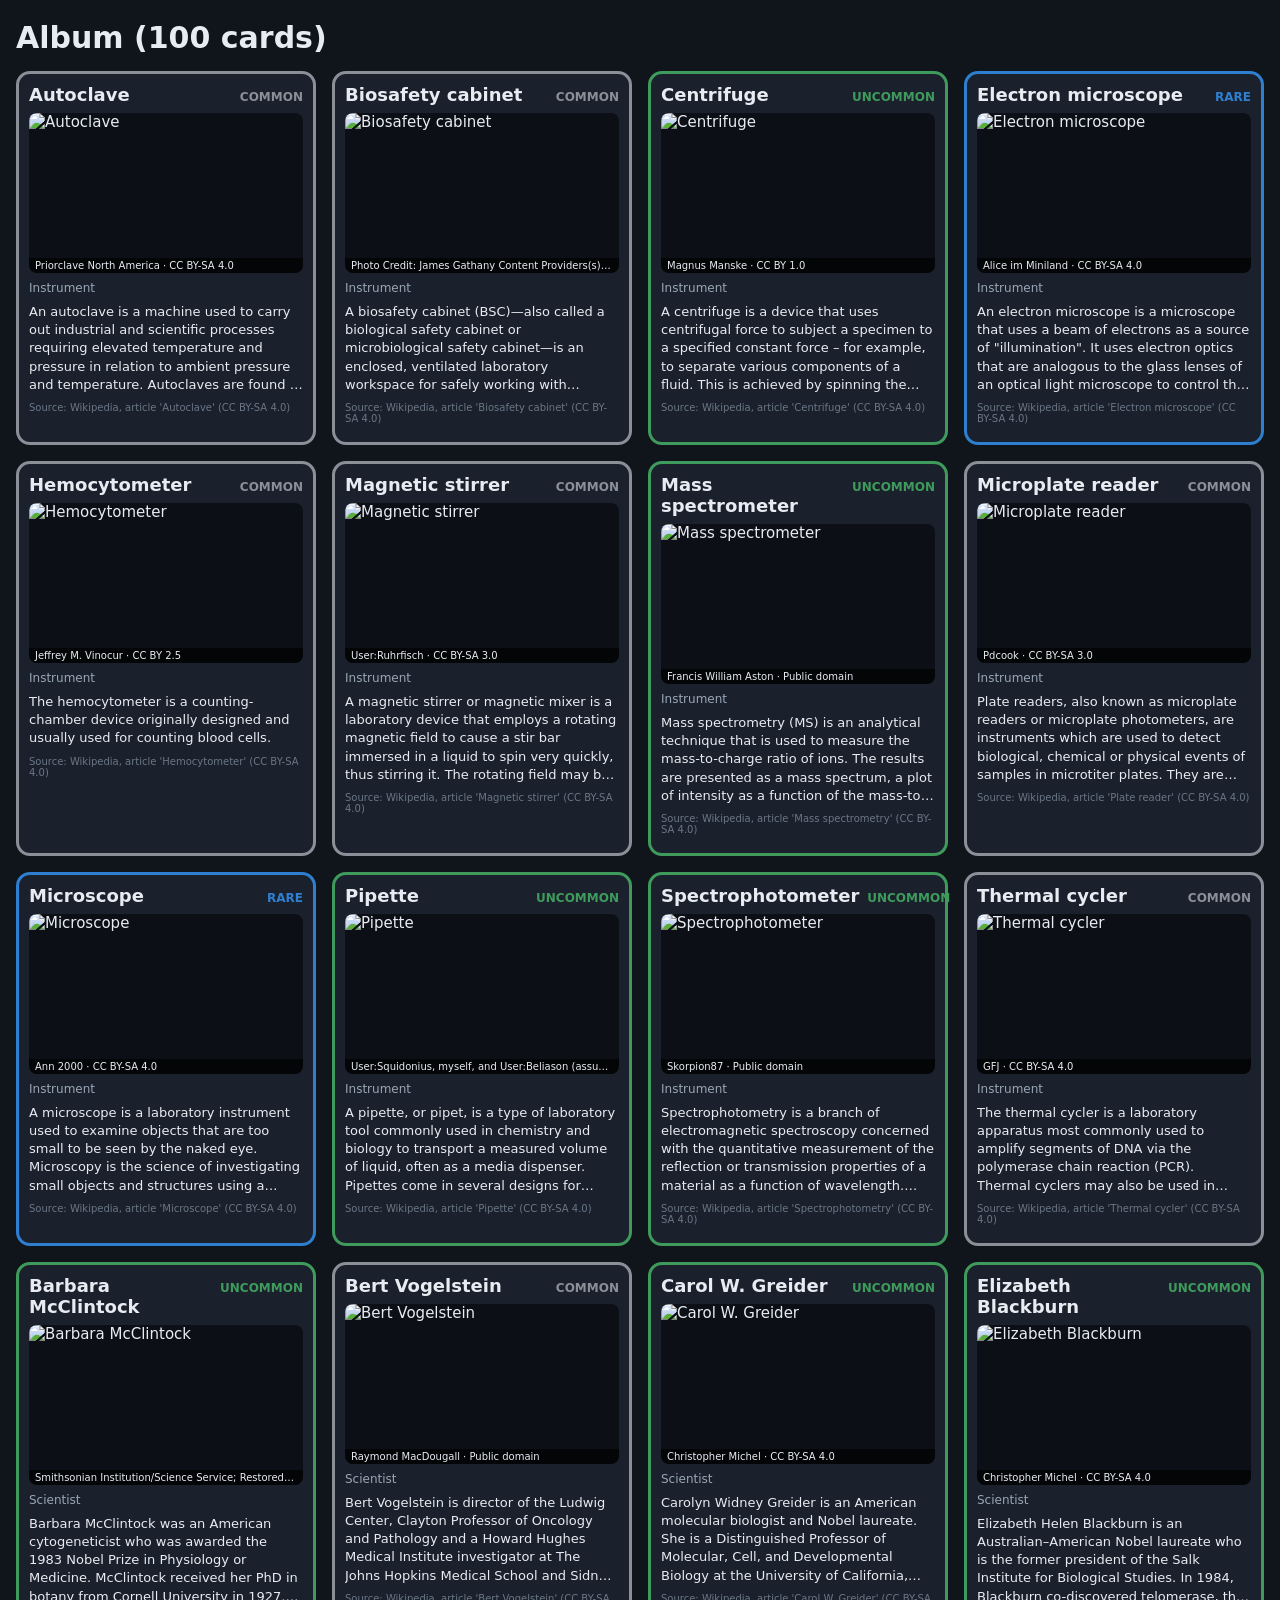
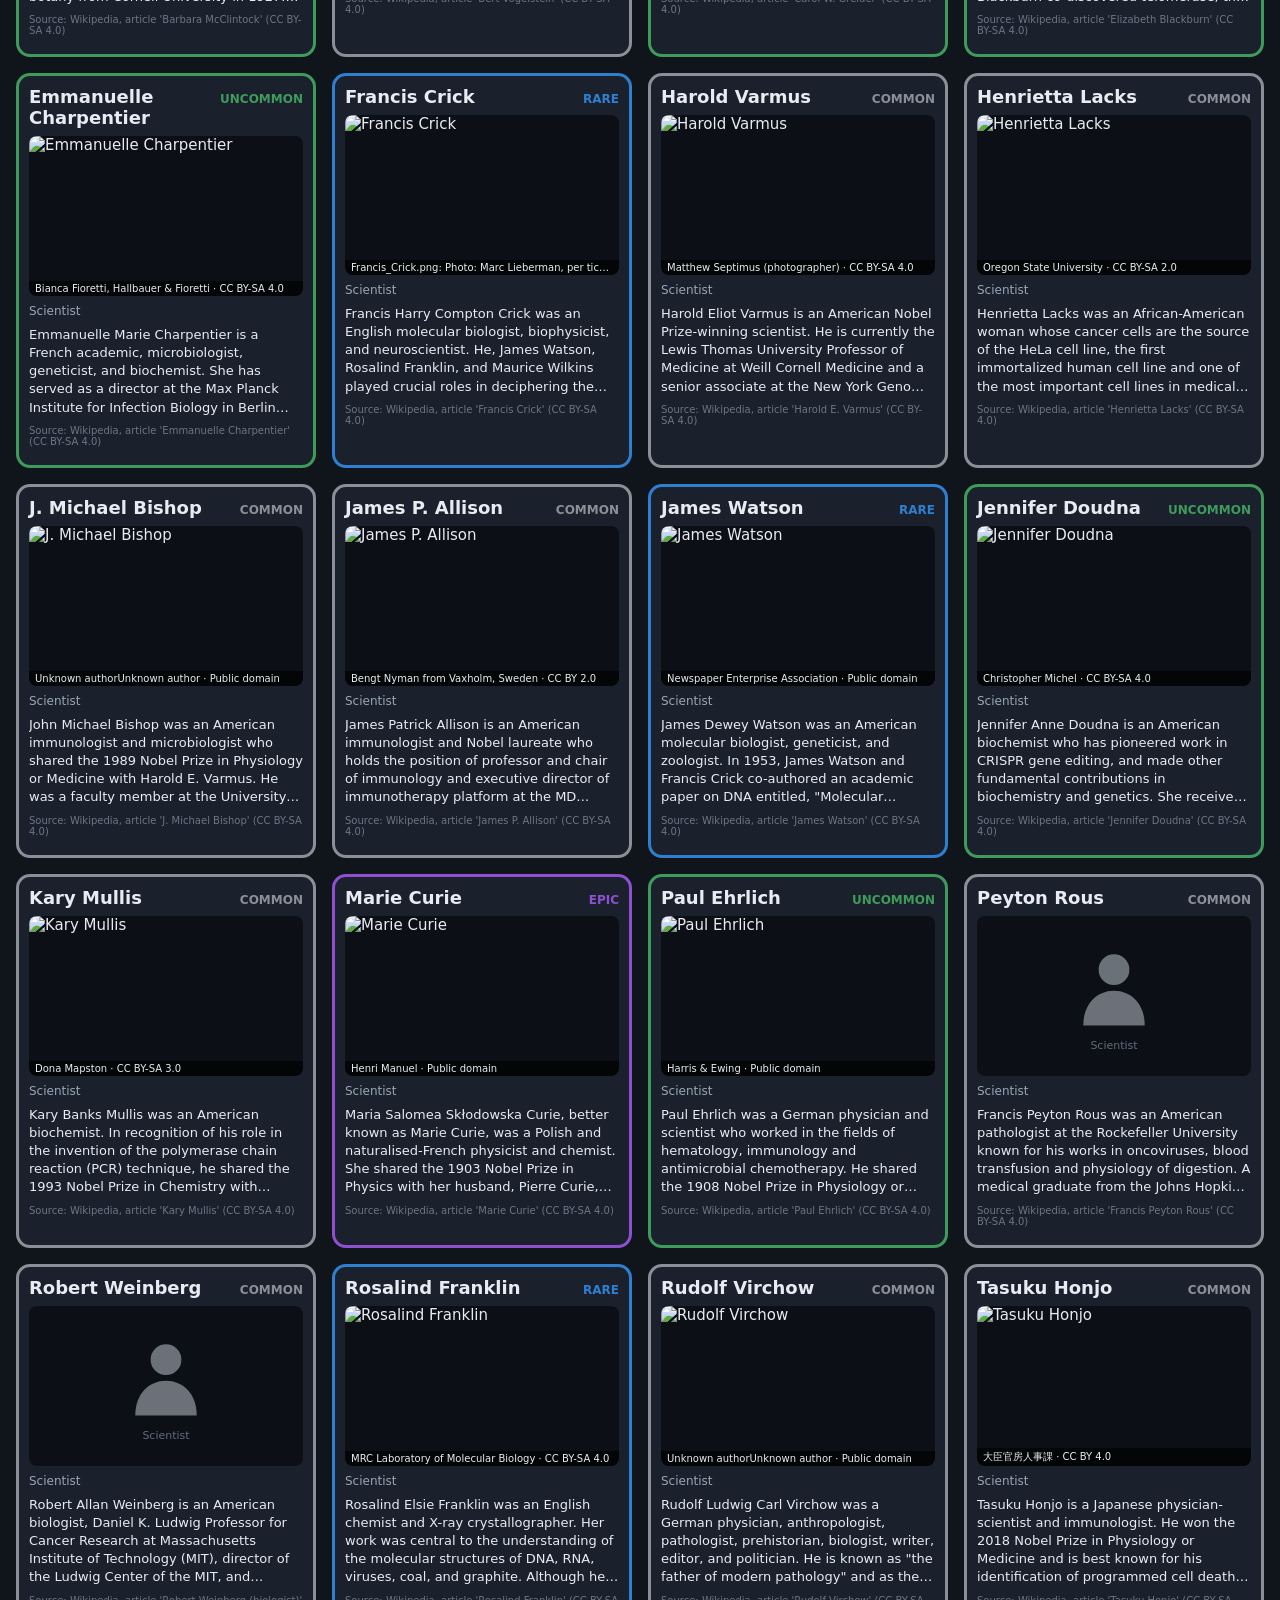
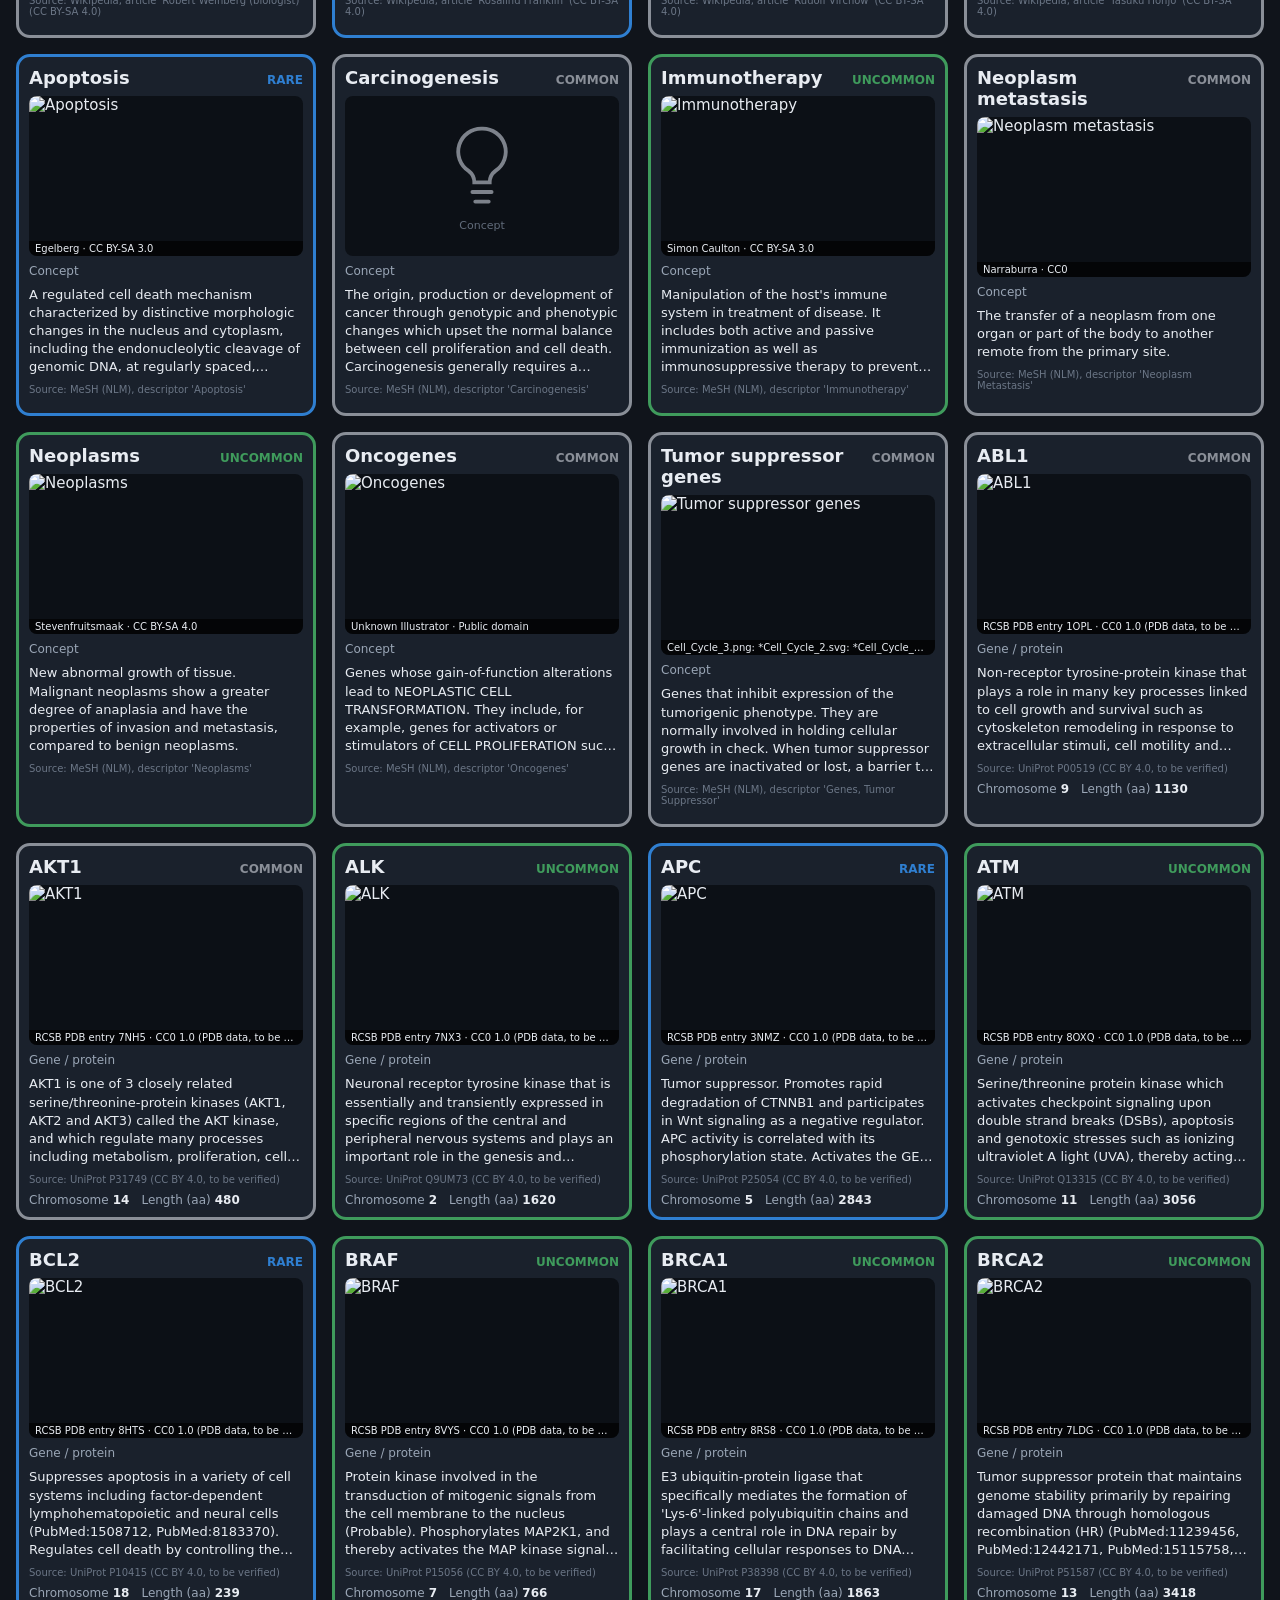
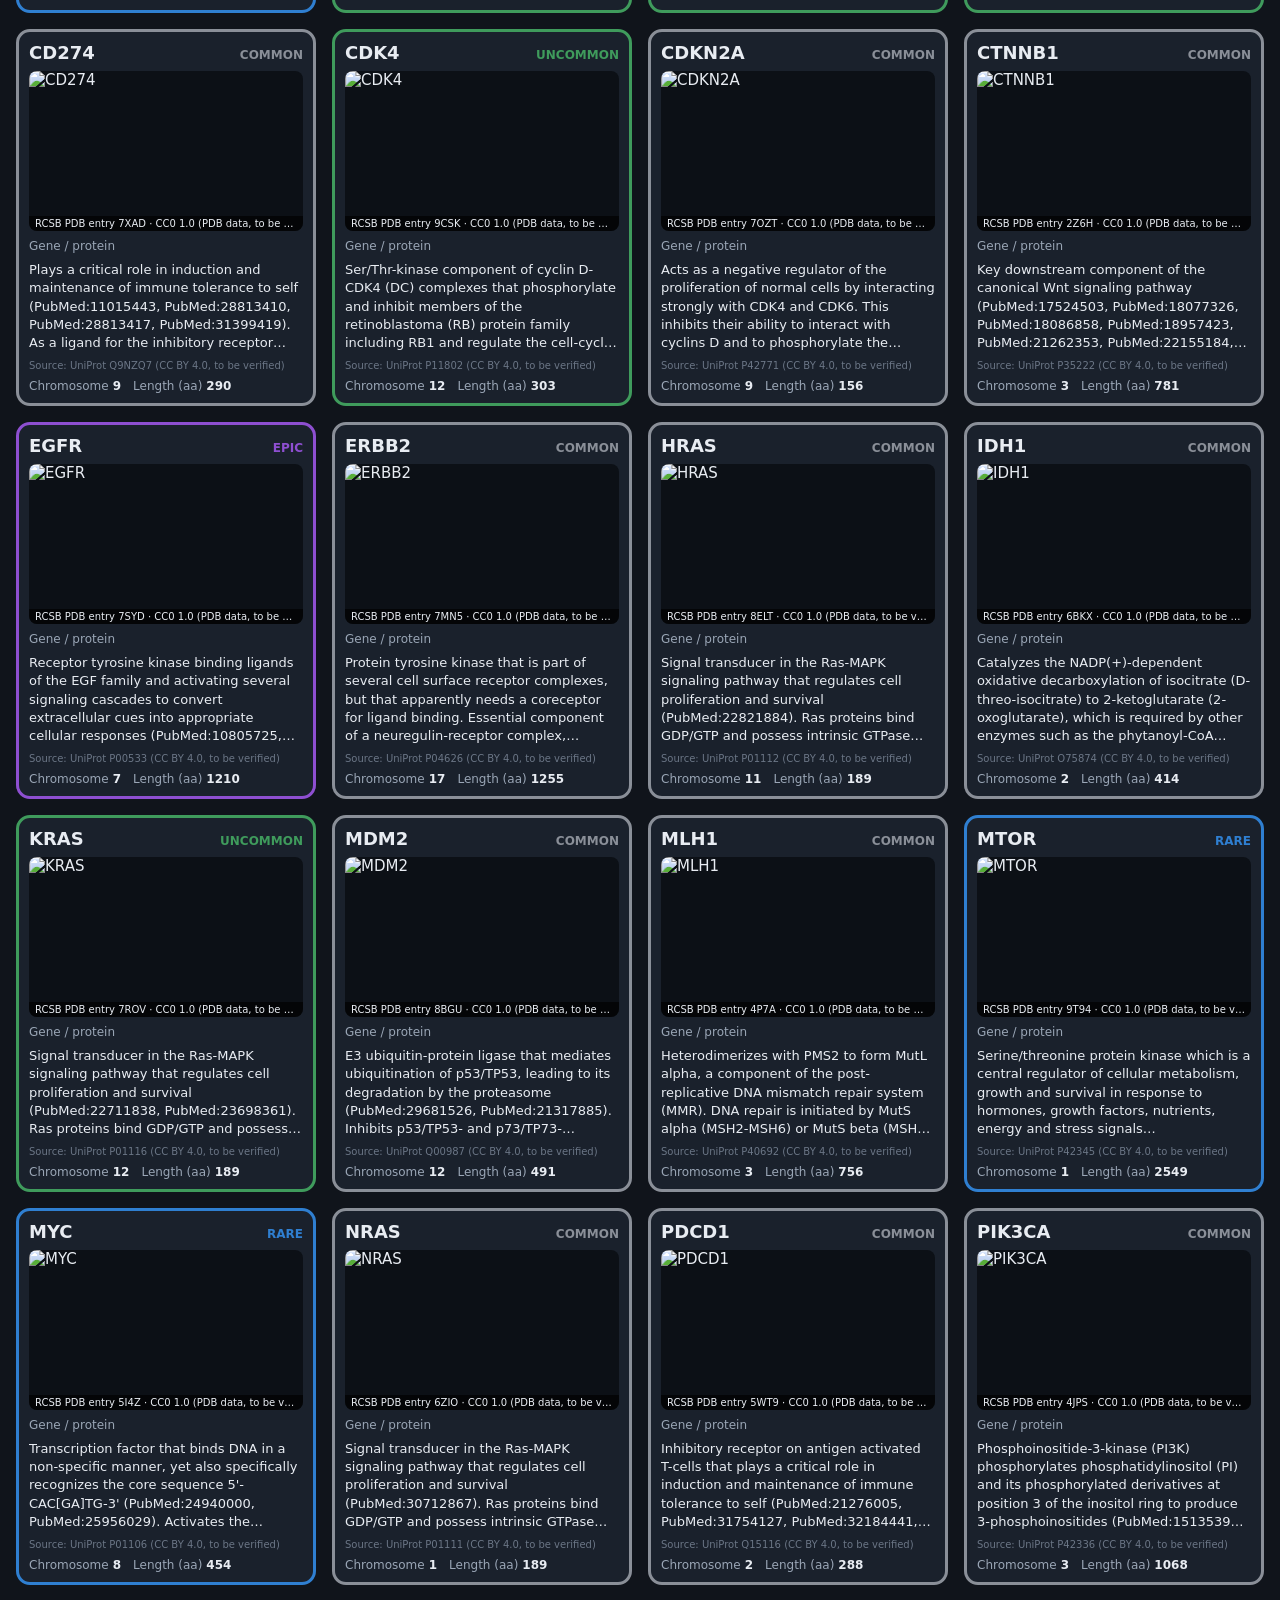
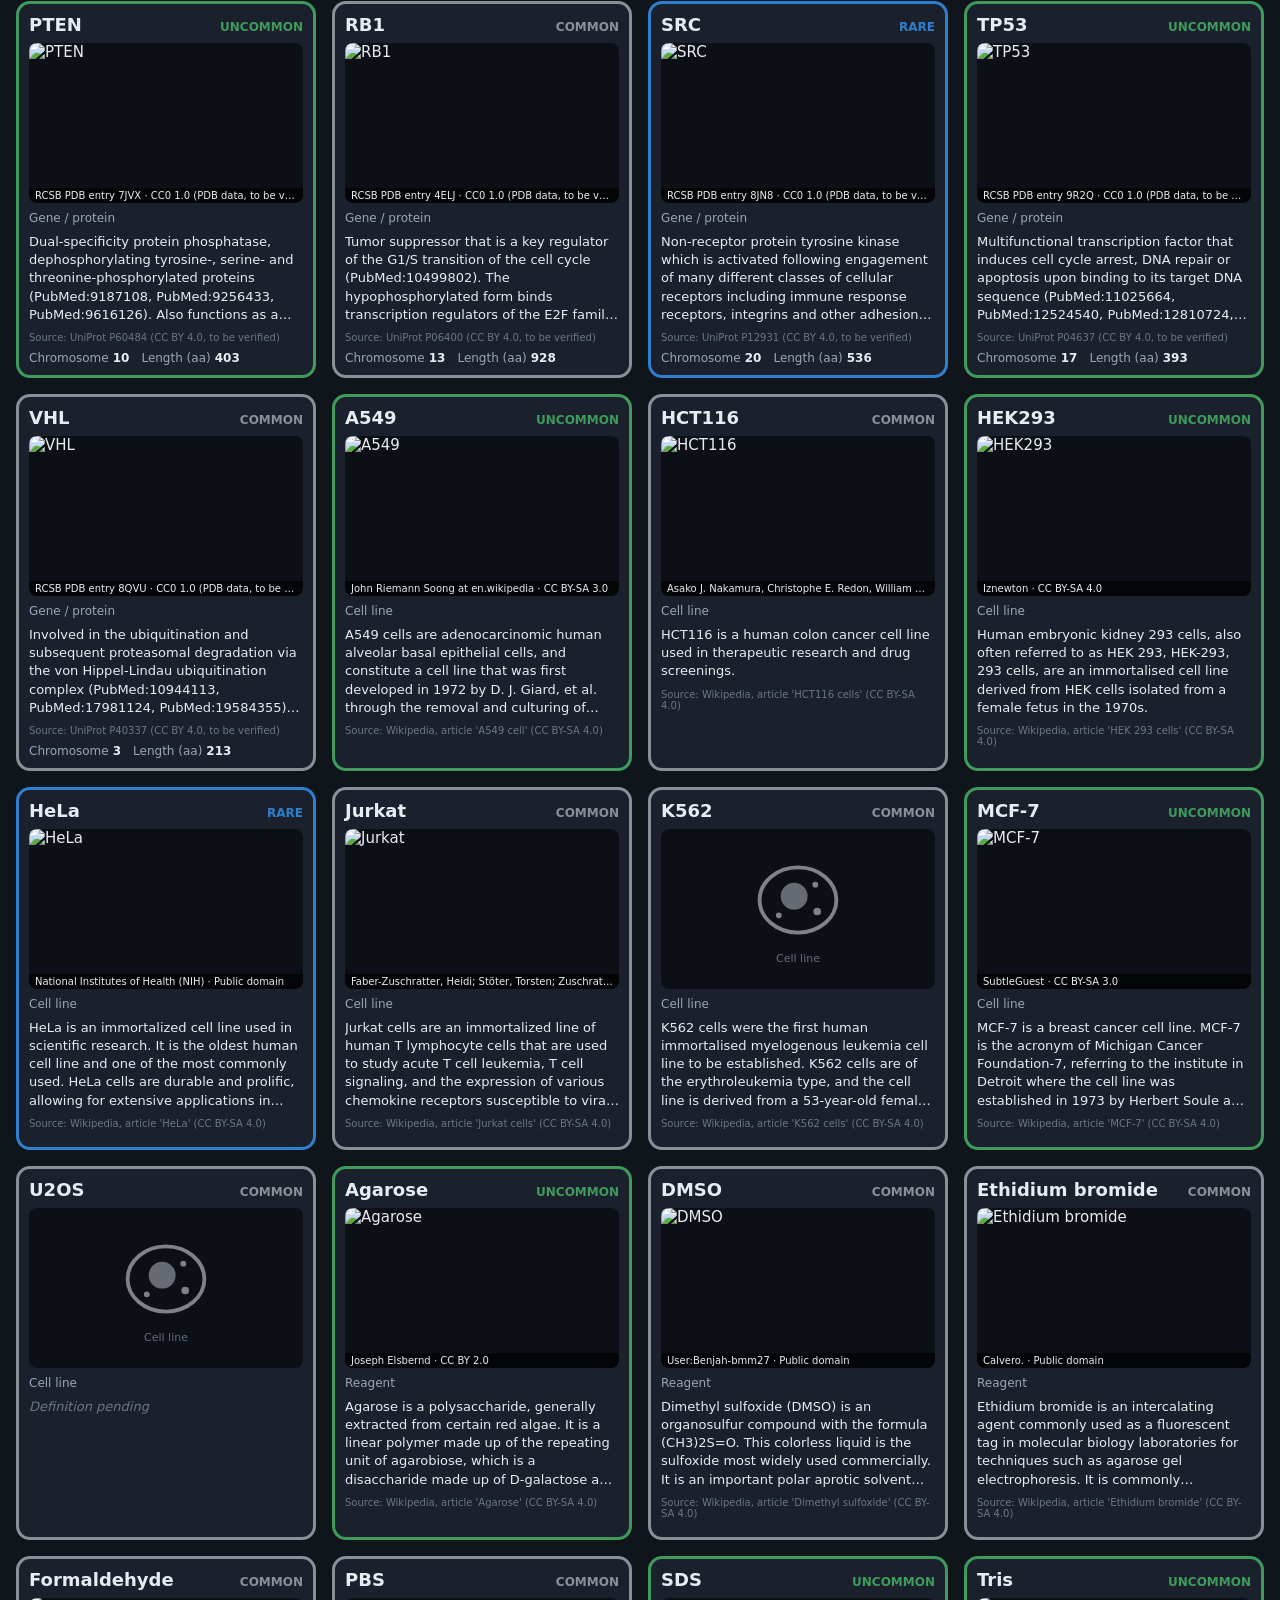
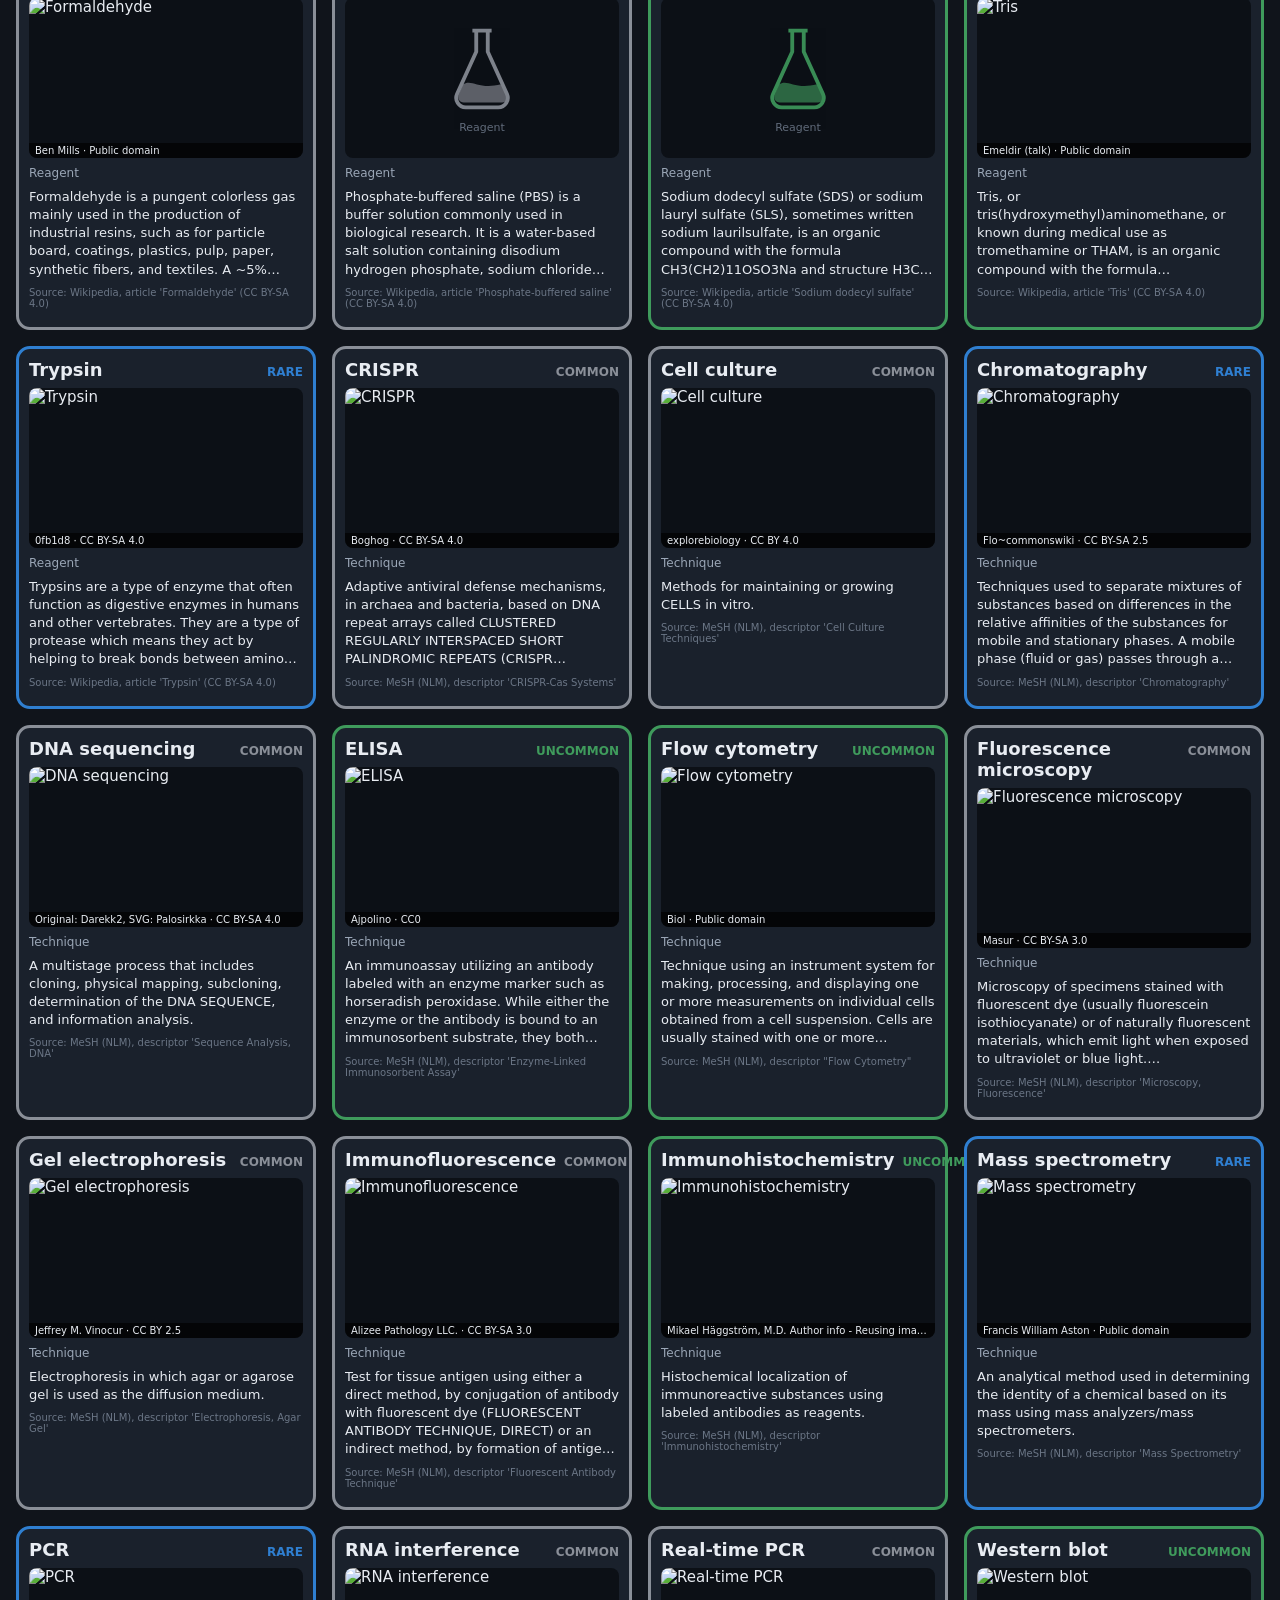
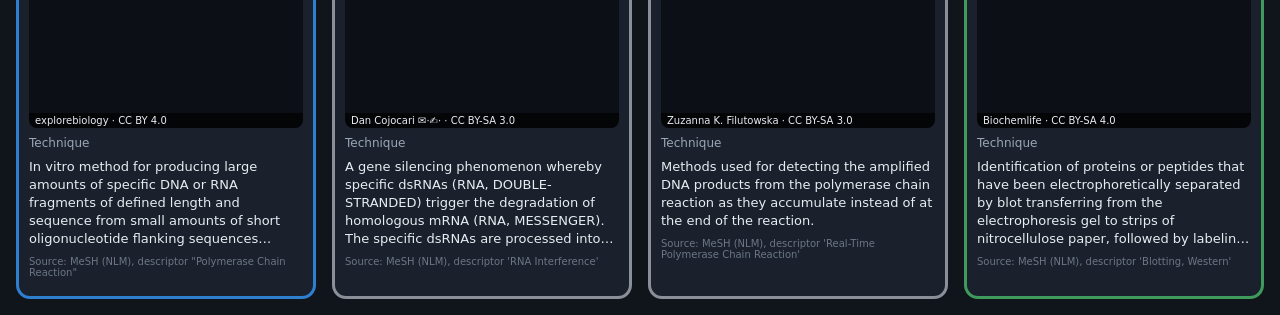
==== web/index.html @ 2ca22cd3 "Regenera l'àlbum amb les imatges noves" ====
<!doctype html><html lang="en"><meta charset="utf-8"><meta name="viewport" content="width=device-width,initial-scale=1"><title>BIO Album</title><style>body{margin:0;font:15px system-ui,sans-serif;background:#10141b;color:#e8ecf2}
h1{padding:20px 16px 0;margin:0}.grid{display:grid;grid-template-columns:repeat(auto-fill,minmax(260px,1fr));gap:16px;padding:16px}
.carta{background:#1a212c;border:3px solid var(--r);border-radius:14px;padding:10px;display:flex;flex-direction:column;gap:8px}
header{display:flex;justify-content:space-between;align-items:baseline;gap:8px}h2{margin:0;font-size:18px}
header span{color:var(--r);font-size:12px;font-weight:700;text-transform:uppercase}
.img{height:160px;background:#0c1016;border-radius:8px;overflow:hidden;position:relative;display:flex}
.img img{width:100%;height:100%;object-fit:contain}.cred{position:absolute;bottom:0;left:0;right:0;font-size:10px;
background:#000a;padding:2px 6px;white-space:nowrap;overflow:hidden;text-overflow:ellipsis}
.sense-img{margin:auto;color:var(--r);display:flex;flex-direction:column;align-items:center;gap:4px;opacity:.9}.sense-img svg{width:96px;height:96px}.sense-img span{font-size:11px;color:#6b7686}.cat{font-size:12px;color:#9aa6b6}.def{margin:0;font-size:13px;line-height:1.4;
display:-webkit-box;-webkit-line-clamp:5;-webkit-box-orient:vertical;overflow:hidden}.def.buit{color:#6b7686;font-style:italic}
.font{margin:0;font-size:10px;color:#6b7686}.stats{list-style:none;margin:0;padding:0;display:flex;gap:12px;font-size:12px}
.stats span{color:#9aa6b6;margin-right:4px}</style><h1>Album (100 cards)</h1><div class="grid"><article class="carta" style="--r:#8a8f98"><header><h2>Autoclave</h2><span>Common</span></header><div class="img"><img src="https://upload.wikimedia.org/wikipedia/commons/e/eb/Rectangular-medical-autoclave-cutaway.jpg?utm_source=commons.wikimedia.org&amp;utm_campaign=imageinfo&amp;utm_content=thumbnail_unscaled" alt="Autoclave" loading="lazy"><div class="cred">Priorclave North America · CC BY-SA 4.0</div></div><div class="cat">Instrument</div><p class="def">An autoclave is a machine used to carry out industrial and scientific processes requiring elevated temperature and pressure in relation to ambient pressure and temperature. Autoclaves are found in many medical settings, laboratories, and other places that need to ensure the sterility of an object.</p><p class="font">Source: Wikipedia, article &#x27;Autoclave&#x27; (CC BY-SA 4.0)</p><ul class="stats"></ul></article><article class="carta" style="--r:#8a8f98"><header><h2>Biosafety cabinet</h2><span>Common</span></header><div class="img"><img src="https://thumb.wikimedia.org/wikipedia/commons/thumb/8/86/Influenza_virus_research.jpg/960px-Influenza_virus_research.jpg?utm_source=commons.wikimedia.org&amp;utm_campaign=imageinfo&amp;utm_content=thumbnail" alt="Biosafety cabinet" loading="lazy"><div class="cred">Photo Credit: James Gathany
Content Providers(s): CDC · Public domain</div></div><div class="cat">Instrument</div><p class="def">A biosafety cabinet (BSC)—also called a biological safety cabinet or microbiological safety cabinet—is an enclosed, ventilated laboratory workspace for safely working with materials contaminated with pathogens requiring a defined biosafety level. Several different types of BSC exist, differentiated by the degree of biocontainment they provide. BSCs first became commercially available in 1950.</p><p class="font">Source: Wikipedia, article &#x27;Biosafety cabinet&#x27; (CC BY-SA 4.0)</p><ul class="stats"></ul></article><article class="carta" style="--r:#3f9b5c"><header><h2>Centrifuge</h2><span>Uncommon</span></header><div class="img"><img src="https://thumb.wikimedia.org/wikipedia/commons/thumb/0/0d/Tabletop_centrifuge.jpg/960px-Tabletop_centrifuge.jpg?utm_source=commons.wikimedia.org&amp;utm_campaign=imageinfo&amp;utm_content=thumbnail" alt="Centrifuge" loading="lazy"><div class="cred">Magnus Manske · CC BY 1.0</div></div><div class="cat">Instrument</div><p class="def">A centrifuge is a device that uses centrifugal force to subject a specimen to a specified constant force – for example, to separate various components of a fluid. This is achieved by spinning the fluid at high speed within a container, thereby separating fluids of different densities or liquids from solids. It works by causing denser substances and particles to move outward in the radial direction. At the same time, objects that are less dense are displaced and moved to the centre. In a laboratory centrifuge that uses sample tubes, the radial acceleration causes denser particles to settle to the bottom of the tube, while low-density substances rise to the top. A centrifuge can be a very effective filter that separates contaminants from the main body of fluid.</p><p class="font">Source: Wikipedia, article &#x27;Centrifuge&#x27; (CC BY-SA 4.0)</p><ul class="stats"></ul></article><article class="carta" style="--r:#2f7fd1"><header><h2>Electron microscope</h2><span>Rare</span></header><div class="img"><img src="https://thumb.wikimedia.org/wikipedia/commons/thumb/1/17/TITAN.jpg/960px-TITAN.jpg?utm_source=commons.wikimedia.org&amp;utm_campaign=imageinfo&amp;utm_content=thumbnail" alt="Electron microscope" loading="lazy"><div class="cred">Alice im Miniland · CC BY-SA 4.0</div></div><div class="cat">Instrument</div><p class="def">An electron microscope is a microscope that uses a beam of electrons as a source of &quot;illumination&quot;. It uses electron optics that are analogous to the glass lenses of an optical light microscope to control the electron beam, for instance focusing it to produce magnified images or electron diffraction patterns. As the wavelength of an electron can be more than 100,000 times smaller than that of visible light, electron microscopes have a much higher resolution of about 0.1 nm, which compares to about 200 nm for light microscopes. Electron microscope may refer to:Transmission electron microscope (TEM) where swift electrons go through a thin sample
Scanning transmission electron microscope (STEM) which is similar to TEM with a scanned electron probe
Scanning electron microscope (SEM) which is similar to STEM, but with thick samples
Electron microprobe similar to a SEM, but more for chemical analysis
Low-energy electron microscope (LEEM), used to image surfaces
Photoemission electron microscope (PEEM) which is similar to LEEM using electrons emitted from surfaces by photons</p><p class="font">Source: Wikipedia, article &#x27;Electron microscope&#x27; (CC BY-SA 4.0)</p><ul class="stats"></ul></article><article class="carta" style="--r:#8a8f98"><header><h2>Hemocytometer</h2><span>Common</span></header><div class="img"><img src="https://thumb.wikimedia.org/wikipedia/commons/thumb/1/18/Hemocytometer_with_gloved_hand.JPG/960px-Hemocytometer_with_gloved_hand.JPG?utm_source=commons.wikimedia.org&amp;utm_campaign=imageinfo&amp;utm_content=thumbnail" alt="Hemocytometer" loading="lazy"><div class="cred">Jeffrey M. Vinocur · CC BY 2.5</div></div><div class="cat">Instrument</div><p class="def">The hemocytometer is a counting-chamber device originally designed and usually used for counting blood cells.</p><p class="font">Source: Wikipedia, article &#x27;Hemocytometer&#x27; (CC BY-SA 4.0)</p><ul class="stats"></ul></article><article class="carta" style="--r:#8a8f98"><header><h2>Magnetic stirrer</h2><span>Common</span></header><div class="img"><img src="https://thumb.wikimedia.org/wikipedia/commons/thumb/3/32/Magnetic_Stirrer.JPG/960px-Magnetic_Stirrer.JPG?utm_source=commons.wikimedia.org&amp;utm_campaign=imageinfo&amp;utm_content=thumbnail" alt="Magnetic stirrer" loading="lazy"><div class="cred">User:Ruhrfisch · CC BY-SA 3.0</div></div><div class="cat">Instrument</div><p class="def">A magnetic stirrer or magnetic mixer is a laboratory device that employs a rotating magnetic field to cause a stir bar immersed in a liquid to spin very quickly, thus stirring it. The rotating field may be created either by a rotating magnet or a set of stationary electromagnets, placed beneath the vessel with the liquid. It is used in chemistry and biology as a convenient way to stir small volumes and where other forms of stirring, such as overhead stirrers and stirring rods, may not be viable.</p><p class="font">Source: Wikipedia, article &#x27;Magnetic stirrer&#x27; (CC BY-SA 4.0)</p><ul class="stats"></ul></article><article class="carta" style="--r:#3f9b5c"><header><h2>Mass spectrometer</h2><span>Uncommon</span></header><div class="img"><img src="https://thumb.wikimedia.org/wikipedia/commons/thumb/e/e6/Discovery_of_neon_isotopes.JPG/960px-Discovery_of_neon_isotopes.JPG?utm_source=commons.wikimedia.org&amp;utm_campaign=imageinfo&amp;utm_content=thumbnail" alt="Mass spectrometer" loading="lazy"><div class="cred">Francis William Aston · Public domain</div></div><div class="cat">Instrument</div><p class="def">
Mass spectrometry (MS) is an analytical technique that is used to measure the mass-to-charge ratio of ions. The results are presented as a mass spectrum, a plot of intensity as a function of the mass-to-charge ratio. These spectra are used to determine the elemental or isotopic signature of a sample, the masses of particles and of molecules, and to elucidate the chemical identity or structure of molecules and other chemical compounds. Mass spectrometry is used in many different fields and is applied to pure samples as well as complex mixtures.</p><p class="font">Source: Wikipedia, article &#x27;Mass spectrometry&#x27; (CC BY-SA 4.0)</p><ul class="stats"></ul></article><article class="carta" style="--r:#8a8f98"><header><h2>Microplate reader</h2><span>Common</span></header><div class="img"><img src="https://thumb.wikimedia.org/wikipedia/commons/thumb/6/67/Microplate_reader.jpg/960px-Microplate_reader.jpg?utm_source=commons.wikimedia.org&amp;utm_campaign=imageinfo&amp;utm_content=thumbnail" alt="Microplate reader" loading="lazy"><div class="cred">Pdcook · CC BY-SA 3.0</div></div><div class="cat">Instrument</div><p class="def">Plate readers, also known as microplate readers or microplate photometers, are instruments which are used to detect biological, chemical or physical events of samples in microtiter plates. They are widely used in research, drug discovery, bioassay validation, quality control and manufacturing processes in the pharmaceutical and biotechnological industry and academic organizations. Sample reactions can be assayed in 1-1536 well format microtiter plates. The most common microplate format used in academic research laboratories or clinical diagnostic laboratories is 96-well with a typical reaction volume between 100 and 200 μL per well. Higher density microplates are typically used for screening applications, when throughput and assay cost per sample become critical parameters, with a typical assay volume between 5 and 50 μL per well. Common detection modes for microplate assays are absorbance, fluorescence intensity, luminescence, time-resolved fluorescence, and fluorescence polarization.</p><p class="font">Source: Wikipedia, article &#x27;Plate reader&#x27; (CC BY-SA 4.0)</p><ul class="stats"></ul></article><article class="carta" style="--r:#2f7fd1"><header><h2>Microscope</h2><span>Rare</span></header><div class="img"><img src="https://thumb.wikimedia.org/wikipedia/commons/thumb/b/b7/Ukrainian_microscope_%28cropped%29.jpg/960px-Ukrainian_microscope_%28cropped%29.jpg?utm_source=commons.wikimedia.org&amp;utm_campaign=imageinfo&amp;utm_content=thumbnail" alt="Microscope" loading="lazy"><div class="cred">Ann 2000 · CC BY-SA 4.0</div></div><div class="cat">Instrument</div><p class="def">A microscope is a laboratory instrument used to examine objects that are too small to be seen by the naked eye. Microscopy is the science of investigating small objects and structures using a microscope. Microscopic means being invisible to the eye unless aided by a microscope.</p><p class="font">Source: Wikipedia, article &#x27;Microscope&#x27; (CC BY-SA 4.0)</p><ul class="stats"></ul></article><article class="carta" style="--r:#3f9b5c"><header><h2>Pipette</h2><span>Uncommon</span></header><div class="img"><img src="https://thumb.wikimedia.org/wikipedia/commons/thumb/9/98/Pipette_gallery.jpg/960px-Pipette_gallery.jpg?utm_source=commons.wikimedia.org&amp;utm_campaign=imageinfo&amp;utm_content=thumbnail" alt="Pipette" loading="lazy"><div class="cred">User:Squidonius, myself, and User:Beliason (assumed). · CC BY-SA 4.0</div></div><div class="cat">Instrument</div><p class="def">A pipette, or pipet, is a type of laboratory tool commonly used in chemistry and biology to transport a measured volume of liquid, often as a media dispenser. Pipettes come in several designs for various purposes with differing levels of accuracy and precision, from single piece glass pipettes to more complex adjustable or electronic pipettes. Many pipette types work by creating a partial vacuum above the liquid-holding chamber and selectively releasing this vacuum to draw up and dispense liquid. Measurement accuracy varies greatly depending on the instrument.</p><p class="font">Source: Wikipedia, article &#x27;Pipette&#x27; (CC BY-SA 4.0)</p><ul class="stats"></ul></article><article class="carta" style="--r:#3f9b5c"><header><h2>Spectrophotometer</h2><span>Uncommon</span></header><div class="img"><img src="https://thumb.wikimedia.org/wikipedia/commons/thumb/1/10/Spektrofotometri.jpg/960px-Spektrofotometri.jpg?utm_source=commons.wikimedia.org&amp;utm_campaign=imageinfo&amp;utm_content=thumbnail" alt="Spectrophotometer" loading="lazy"><div class="cred">Skorpion87 · Public domain</div></div><div class="cat">Instrument</div><p class="def">Spectrophotometry is a branch of electromagnetic spectroscopy concerned with the quantitative measurement of the reflection or transmission properties of a material as a function of wavelength. Spectrophotometry uses photometers, known as spectrophotometers, that can measure the intensity of a light beam at different wavelengths. Although spectrophotometry is most commonly applied to ultraviolet, visible, and infrared radiation, modern spectrophotometers can interrogate wide swaths of the electromagnetic spectrum, including x-ray, ultraviolet, visible, infrared, or microwave wavelengths.</p><p class="font">Source: Wikipedia, article &#x27;Spectrophotometry&#x27; (CC BY-SA 4.0)</p><ul class="stats"></ul></article><article class="carta" style="--r:#8a8f98"><header><h2>Thermal cycler</h2><span>Common</span></header><div class="img"><img src="https://thumb.wikimedia.org/wikipedia/commons/thumb/a/a5/Eppendorf_Mastercycler_Pro_S.jpg/960px-Eppendorf_Mastercycler_Pro_S.jpg?utm_source=commons.wikimedia.org&amp;utm_campaign=imageinfo&amp;utm_content=thumbnail" alt="Thermal cycler" loading="lazy"><div class="cred">GFJ · CC BY-SA 4.0</div></div><div class="cat">Instrument</div><p class="def">The thermal cycler is a laboratory apparatus most commonly used to amplify segments of DNA via the polymerase chain reaction (PCR). Thermal cyclers may also be used in laboratories to facilitate other temperature-sensitive reactions, including restriction enzyme digestion or rapid diagnostics. The device has a thermal block with holes where tubes holding the reaction mixtures can be inserted. The cycler then raises and lowers the temperature of the block in discrete, pre-programmed steps.</p><p class="font">Source: Wikipedia, article &#x27;Thermal cycler&#x27; (CC BY-SA 4.0)</p><ul class="stats"></ul></article><article class="carta" style="--r:#3f9b5c"><header><h2>Barbara McClintock</h2><span>Uncommon</span></header><div class="img"><img src="https://thumb.wikimedia.org/wikipedia/commons/thumb/1/14/Barbara_McClintock_%281902-1992%29_shown_in_her_laboratory_in_1947.jpg/960px-Barbara_McClintock_%281902-1992%29_shown_in_her_laboratory_in_1947.jpg?utm_source=commons.wikimedia.org&amp;utm_campaign=imageinfo&amp;utm_content=thumbnail" alt="Barbara McClintock" loading="lazy"><div class="cred">Smithsonian Institution/Science Service; Restored by Adam Cuerden · Public domain</div></div><div class="cat">Scientist</div><p class="def">Barbara McClintock was an American cytogeneticist who was awarded the 1983 Nobel Prize in Physiology or Medicine. McClintock received her PhD in botany from Cornell University in 1927. There, she started her career as the leader of the development of maize cytogenetics, the focus of her research for the rest of her life. From the late 1920s, McClintock studied chromosomes and how they change during reproduction in maize. She developed the technique for visualizing maize chromosomes and used microscopic analysis to demonstrate many fundamental genetic ideas. One of those ideas was the notion of genetic recombination by crossing-over during meiosis—a mechanism by which chromosomes exchange information. She demonstrated the role of the telomere and centromere, regions of the chromosome that are important in the conservation of genetic information. She was recognized as among the best in the field, awarded prestigious fellowships, and elected a member of the National Academy of Sciences in 1944.</p><p class="font">Source: Wikipedia, article &#x27;Barbara McClintock&#x27; (CC BY-SA 4.0)</p><ul class="stats"></ul></article><article class="carta" style="--r:#8a8f98"><header><h2>Bert Vogelstein</h2><span>Common</span></header><div class="img"><img src="https://upload.wikimedia.org/wikipedia/commons/2/23/Bert_Vogelstein_giving_the_Trent_Lecture.jpg?utm_source=commons.wikimedia.org&amp;utm_campaign=imageinfo&amp;utm_content=thumbnail_unscaled" alt="Bert Vogelstein" loading="lazy"><div class="cred">Raymond MacDougall · Public domain</div></div><div class="cat">Scientist</div><p class="def">Bert Vogelstein is director of the Ludwig Center, Clayton Professor of Oncology and Pathology and a Howard Hughes Medical Institute investigator at The Johns Hopkins Medical School and Sidney Kimmel Comprehensive Cancer Center. Vogelstein is also the co-director of the Ludwig Center at Johns Hopkins. A pioneer in the field of cancer genomics, his studies on colorectal cancers revealed that they result from the sequential accumulation of mutations in oncogenes and tumor suppressor genes. These studies now form the paradigm for modern cancer research and provided the basis for the notion of the somatic evolution of cancer.</p><p class="font">Source: Wikipedia, article &#x27;Bert Vogelstein&#x27; (CC BY-SA 4.0)</p><ul class="stats"></ul></article><article class="carta" style="--r:#3f9b5c"><header><h2>Carol W. Greider</h2><span>Uncommon</span></header><div class="img"><img src="https://thumb.wikimedia.org/wikipedia/commons/thumb/3/39/Carol_Greider_by_Chris_Michel_1s946948-11-23.jpg/960px-Carol_Greider_by_Chris_Michel_1s946948-11-23.jpg?utm_source=commons.wikimedia.org&amp;utm_campaign=imageinfo&amp;utm_content=thumbnail" alt="Carol W. Greider" loading="lazy"><div class="cred">Christopher Michel · CC BY-SA 4.0</div></div><div class="cat">Scientist</div><p class="def">Carolyn Widney Greider is an American molecular biologist and Nobel laureate. She is a Distinguished Professor of Molecular, Cell, and Developmental Biology at the University of California, Santa Cruz.</p><p class="font">Source: Wikipedia, article &#x27;Carol W. Greider&#x27; (CC BY-SA 4.0)</p><ul class="stats"></ul></article><article class="carta" style="--r:#3f9b5c"><header><h2>Elizabeth Blackburn</h2><span>Uncommon</span></header><div class="img"><img src="https://thumb.wikimedia.org/wikipedia/commons/thumb/1/1e/Elizabeth_Blackburn_in_2024_by_Christopher_Michel.jpg/960px-Elizabeth_Blackburn_in_2024_by_Christopher_Michel.jpg?utm_source=commons.wikimedia.org&amp;utm_campaign=imageinfo&amp;utm_content=thumbnail" alt="Elizabeth Blackburn" loading="lazy"><div class="cred">Christopher Michel · CC BY-SA 4.0</div></div><div class="cat">Scientist</div><p class="def">Elizabeth Helen Blackburn is an Australian–American Nobel laureate who is the former president of the Salk Institute for Biological Studies. In 1984, Blackburn co-discovered telomerase, the enzyme that replenishes the telomere, with Carol W. Greider. For this work, she was awarded the 2009 Nobel Prize in Physiology or Medicine, sharing it with Carol W. Greider and Jack W. Szostak, becoming the first Australian woman Nobel laureate.</p><p class="font">Source: Wikipedia, article &#x27;Elizabeth Blackburn&#x27; (CC BY-SA 4.0)</p><ul class="stats"></ul></article><article class="carta" style="--r:#3f9b5c"><header><h2>Emmanuelle Charpentier</h2><span>Uncommon</span></header><div class="img"><img src="https://thumb.wikimedia.org/wikipedia/commons/thumb/6/66/Emmanuelle_Charpentier.jpg/960px-Emmanuelle_Charpentier.jpg?utm_source=commons.wikimedia.org&amp;utm_campaign=imageinfo&amp;utm_content=thumbnail" alt="Emmanuelle Charpentier" loading="lazy"><div class="cred">Bianca Fioretti, Hallbauer &amp; Fioretti · CC BY-SA 4.0</div></div><div class="cat">Scientist</div><p class="def">Emmanuelle Marie Charpentier is a French academic, microbiologist, geneticist, and biochemist. She has served as a director at the Max Planck Institute for Infection Biology in Berlin since 2015. Three years later, she founded an independent research institute, the Max Planck Unit for the Science of Pathogens. In 2020, Charpentier and American biochemist Jennifer Doudna of the University of California, Berkeley, were awarded the Nobel Prize in Chemistry &quot;for the development of a method for genome editing&quot;. This was the first science Nobel Prize ever won exclusively by two women.</p><p class="font">Source: Wikipedia, article &#x27;Emmanuelle Charpentier&#x27; (CC BY-SA 4.0)</p><ul class="stats"></ul></article><article class="carta" style="--r:#2f7fd1"><header><h2>Francis Crick</h2><span>Rare</span></header><div class="img"><img src="https://thumb.wikimedia.org/wikipedia/commons/thumb/9/99/Francis_Crick_crop.jpg/960px-Francis_Crick_crop.jpg?utm_source=commons.wikimedia.org&amp;utm_campaign=imageinfo&amp;utm_content=thumbnail" alt="Francis Crick" loading="lazy"><div class="cred">Francis_Crick.png: Photo: Marc Lieberman, per ticket:2015100910022707
derivative work: Materialscientist (talk) · CC BY 2.5</div></div><div class="cat">Scientist</div><p class="def">Francis Harry Compton Crick was an English molecular biologist, biophysicist, and neuroscientist. He, James Watson, Rosalind Franklin, and Maurice Wilkins played crucial roles in deciphering the helical structure of the DNA molecule.</p><p class="font">Source: Wikipedia, article &#x27;Francis Crick&#x27; (CC BY-SA 4.0)</p><ul class="stats"></ul></article><article class="carta" style="--r:#8a8f98"><header><h2>Harold Varmus</h2><span>Common</span></header><div class="img"><img src="https://thumb.wikimedia.org/wikipedia/commons/thumb/f/ff/National_Cancer_Institute_director_Harold_E._Varmus_%283%29_%28cropped%29.jpg/960px-National_Cancer_Institute_director_Harold_E._Varmus_%283%29_%28cropped%29.jpg?utm_source=commons.wikimedia.org&amp;utm_campaign=imageinfo&amp;utm_content=thumbnail" alt="Harold Varmus" loading="lazy"><div class="cred">Matthew Septimus (photographer) · CC BY-SA 4.0</div></div><div class="cat">Scientist</div><p class="def">Harold Eliot Varmus is an American Nobel Prize-winning scientist. He is currently the Lewis Thomas University Professor of Medicine at Weill Cornell Medicine and a senior associate at the New York Genome Center.</p><p class="font">Source: Wikipedia, article &#x27;Harold E. Varmus&#x27; (CC BY-SA 4.0)</p><ul class="stats"></ul></article><article class="carta" style="--r:#8a8f98"><header><h2>Henrietta Lacks</h2><span>Common</span></header><div class="img"><img src="https://upload.wikimedia.org/wikipedia/commons/0/03/Henrietta_Lacks_%28cropped%29.jpg?utm_source=commons.wikimedia.org&amp;utm_campaign=imageinfo&amp;utm_content=thumbnail_unscaled" alt="Henrietta Lacks" loading="lazy"><div class="cred">Oregon State University · CC BY-SA 2.0</div></div><div class="cat">Scientist</div><p class="def">Henrietta Lacks was an African-American woman whose cancer cells are the source of the HeLa cell line, the first immortalized human cell line and one of the most important cell lines in medical research. An immortalized cell line reproduces indefinitely under specific conditions, and the HeLa cell line continues to be a source of invaluable medical data and research to the present day.</p><p class="font">Source: Wikipedia, article &#x27;Henrietta Lacks&#x27; (CC BY-SA 4.0)</p><ul class="stats"></ul></article><article class="carta" style="--r:#8a8f98"><header><h2>J. Michael Bishop</h2><span>Common</span></header><div class="img"><img src="https://thumb.wikimedia.org/wikipedia/commons/thumb/3/32/Nci-vol-8172-300_j_michael_bishop.jpg/960px-Nci-vol-8172-300_j_michael_bishop.jpg?utm_source=commons.wikimedia.org&amp;utm_campaign=imageinfo&amp;utm_content=thumbnail" alt="J. Michael Bishop" loading="lazy"><div class="cred">Unknown authorUnknown author · Public domain</div></div><div class="cat">Scientist</div><p class="def">John Michael Bishop was an American immunologist and microbiologist who shared the 1989 Nobel Prize in Physiology or Medicine with Harold E. Varmus. He was a faculty member at the University of California, San Francisco (UCSF), where he also served as chancellor from 1998 to 2009.</p><p class="font">Source: Wikipedia, article &#x27;J. Michael Bishop&#x27; (CC BY-SA 4.0)</p><ul class="stats"></ul></article><article class="carta" style="--r:#8a8f98"><header><h2>James P. Allison</h2><span>Common</span></header><div class="img"><img src="https://thumb.wikimedia.org/wikipedia/commons/thumb/f/ff/James_P._Allison_EM1B5525_%2846207775441%29.jpg/960px-James_P._Allison_EM1B5525_%2846207775441%29.jpg?utm_source=commons.wikimedia.org&amp;utm_campaign=imageinfo&amp;utm_content=thumbnail" alt="James P. Allison" loading="lazy"><div class="cred">Bengt Nyman from Vaxholm, Sweden · CC BY 2.0</div></div><div class="cat">Scientist</div><p class="def">James Patrick Allison is an American immunologist and Nobel laureate who holds the position of professor and chair of immunology and executive director of immunotherapy platform at the MD Anderson Cancer Center in Houston, Texas. Allison is Regental Professor and Founding-Director of James P. Allison Institute at the MD Anderson Cancer Center.</p><p class="font">Source: Wikipedia, article &#x27;James P. Allison&#x27; (CC BY-SA 4.0)</p><ul class="stats"></ul></article><article class="carta" style="--r:#2f7fd1"><header><h2>James Watson</h2><span>Rare</span></header><div class="img"><img src="https://thumb.wikimedia.org/wikipedia/commons/thumb/d/d8/James_D._Watson_LCCN2007680359.jpg/960px-James_D._Watson_LCCN2007680359.jpg?utm_source=commons.wikimedia.org&amp;utm_campaign=imageinfo&amp;utm_content=thumbnail" alt="James Watson" loading="lazy"><div class="cred">Newspaper Enterprise Association · Public domain</div></div><div class="cat">Scientist</div><p class="def">James Dewey Watson was an American molecular biologist, geneticist, and zoologist. In 1953, James Watson and Francis Crick co-authored an academic paper on DNA entitled, &quot;Molecular Structure of Nucleic Acids: A Structure for Deoxyribose Nucleic Acid&quot;. Published in the scientific journal Nature, the paper proposed the existence of the double helix structure of the DNA molecule, having built on research by Rosalind Franklin and Raymond Gosling. In 1962, the Nobel Prize in Physiology or Medicine was awarded to James Watson, Francis Crick, and Maurice Wilkins &quot;for their discoveries concerning the molecular structure of nucleic acids and its significance for information transfer in living material&quot;.</p><p class="font">Source: Wikipedia, article &#x27;James Watson&#x27; (CC BY-SA 4.0)</p><ul class="stats"></ul></article><article class="carta" style="--r:#3f9b5c"><header><h2>Jennifer Doudna</h2><span>Uncommon</span></header><div class="img"><img src="https://thumb.wikimedia.org/wikipedia/commons/thumb/7/7e/Jennifer_Doudna_by_Christopher_Michel_in_2023_01.jpg/960px-Jennifer_Doudna_by_Christopher_Michel_in_2023_01.jpg?utm_source=commons.wikimedia.org&amp;utm_campaign=imageinfo&amp;utm_content=thumbnail" alt="Jennifer Doudna" loading="lazy"><div class="cred">Christopher Michel · CC BY-SA 4.0</div></div><div class="cat">Scientist</div><p class="def">Jennifer Anne Doudna is an American biochemist who has pioneered work in CRISPR gene editing, and made other fundamental contributions in biochemistry and genetics. She received the 2020 Nobel Prize in Chemistry, with Emmanuelle Charpentier, &quot;for the development of a method for genome editing.&quot; She is the Li Ka Shing Chancellor&#x27;s Chair Professor at the University of California, Berkeley. She has been an investigator with the Howard Hughes Medical Institute since 1997.</p><p class="font">Source: Wikipedia, article &#x27;Jennifer Doudna&#x27; (CC BY-SA 4.0)</p><ul class="stats"></ul></article><article class="carta" style="--r:#8a8f98"><header><h2>Kary Mullis</h2><span>Common</span></header><div class="img"><img src="https://upload.wikimedia.org/wikipedia/commons/7/7f/Kary_Mullis.jpg?utm_source=commons.wikimedia.org&amp;utm_campaign=imageinfo&amp;utm_content=thumbnail_unscaled" alt="Kary Mullis" loading="lazy"><div class="cred">Dona Mapston · CC BY-SA 3.0</div></div><div class="cat">Scientist</div><p class="def">Kary Banks Mullis was an American biochemist. In recognition of his role in the invention of the polymerase chain reaction (PCR) technique, he shared the 1993 Nobel Prize in Chemistry with Michael Smith and was awarded the Japan Prize in the same year. PCR became a central technique in biochemistry and molecular biology, described by The New York Times as &quot;highly original and significant, virtually dividing biology into the two epochs of before PCR and after PCR.&quot;</p><p class="font">Source: Wikipedia, article &#x27;Kary Mullis&#x27; (CC BY-SA 4.0)</p><ul class="stats"></ul></article><article class="carta" style="--r:#8e4fd1"><header><h2>Marie Curie</h2><span>Epic</span></header><div class="img"><img src="https://thumb.wikimedia.org/wikipedia/commons/thumb/c/c8/Marie_Curie_c._1920s.jpg/960px-Marie_Curie_c._1920s.jpg?utm_source=commons.wikimedia.org&amp;utm_campaign=imageinfo&amp;utm_content=thumbnail" alt="Marie Curie" loading="lazy"><div class="cred">Henri Manuel · Public domain</div></div><div class="cat">Scientist</div><p class="def">Maria Salomea Skłodowska Curie, better known as Marie Curie, was a Polish and naturalised-French physicist and chemist. She shared the 1903 Nobel Prize in Physics with her husband, Pierre Curie, &quot;for their joint researches on the radioactivity phenomena discovered by Professor Henri Becquerel&quot;. She won the 1911 Nobel Prize in Chemistry &quot;[for] the discovery of the elements radium and polonium, by the isolation of radium and the study of the nature and compounds of this remarkable element&quot;.</p><p class="font">Source: Wikipedia, article &#x27;Marie Curie&#x27; (CC BY-SA 4.0)</p><ul class="stats"></ul></article><article class="carta" style="--r:#3f9b5c"><header><h2>Paul Ehrlich</h2><span>Uncommon</span></header><div class="img"><img src="https://thumb.wikimedia.org/wikipedia/commons/thumb/0/05/Paul_Ehrlich_1915.jpg/960px-Paul_Ehrlich_1915.jpg?utm_source=commons.wikimedia.org&amp;utm_campaign=imageinfo&amp;utm_content=thumbnail" alt="Paul Ehrlich" loading="lazy"><div class="cred">Harris &amp; Ewing · Public domain</div></div><div class="cat">Scientist</div><p class="def">Paul Ehrlich was a German physician and scientist who worked in the fields of hematology, immunology and antimicrobial chemotherapy. He shared the 1908 Nobel Prize in Physiology or Medicine with Élie Metchnikoff &quot;in recognition of their work on immunity&quot;. Among his foremost achievements were finding a cure for syphilis in 1909 and inventing an important modification of the technique for Gram staining bacteria. The methods he developed for staining tissue made it possible to distinguish between different types of blood cells, which led to the ability to diagnose numerous blood diseases.</p><p class="font">Source: Wikipedia, article &#x27;Paul Ehrlich&#x27; (CC BY-SA 4.0)</p><ul class="stats"></ul></article><article class="carta" style="--r:#8a8f98"><header><h2>Peyton Rous</h2><span>Common</span></header><div class="img"><div class="sense-img"><svg viewBox="0 0 100 100" aria-hidden="true"><circle cx="50" cy="32" r="16" fill="currentColor" opacity=".85"/><path d="M18 90c0-22 14-36 32-36s32 14 32 36z" fill="currentColor" opacity=".85"/></svg><span>Scientist</span></div></div><div class="cat">Scientist</div><p class="def">Francis Peyton Rous was an American pathologist at the Rockefeller University known for his works in oncoviruses, blood transfusion and physiology of digestion. A medical graduate from the Johns Hopkins University, he was discouraged from becoming a practicing physician due to severe tuberculosis. After three years of working as an instructor of pathology at the University of Michigan, he became dedicated researcher at the Rockefeller Institute for Medical Research for the rest of his career.</p><p class="font">Source: Wikipedia, article &#x27;Francis Peyton Rous&#x27; (CC BY-SA 4.0)</p><ul class="stats"></ul></article><article class="carta" style="--r:#8a8f98"><header><h2>Robert Weinberg</h2><span>Common</span></header><div class="img"><div class="sense-img"><svg viewBox="0 0 100 100" aria-hidden="true"><circle cx="50" cy="32" r="16" fill="currentColor" opacity=".85"/><path d="M18 90c0-22 14-36 32-36s32 14 32 36z" fill="currentColor" opacity=".85"/></svg><span>Scientist</span></div></div><div class="cat">Scientist</div><p class="def">Robert Allan Weinberg is an American biologist, Daniel K. Ludwig Professor for Cancer Research at Massachusetts Institute of Technology (MIT), director of the Ludwig Center of the MIT, and American Cancer Society Research Professor. His research is in the area of oncogenes and the genetic basis of human cancer.</p><p class="font">Source: Wikipedia, article &#x27;Robert Weinberg (biologist)&#x27; (CC BY-SA 4.0)</p><ul class="stats"></ul></article><article class="carta" style="--r:#2f7fd1"><header><h2>Rosalind Franklin</h2><span>Rare</span></header><div class="img"><img src="https://upload.wikimedia.org/wikipedia/commons/9/97/Rosalind_Franklin.jpg?utm_source=commons.wikimedia.org&amp;utm_campaign=imageinfo&amp;utm_content=thumbnail_unscaled" alt="Rosalind Franklin" loading="lazy"><div class="cred">MRC Laboratory of Molecular Biology · CC BY-SA 4.0</div></div><div class="cat">Scientist</div><p class="def">Rosalind Elsie Franklin was an English chemist and X-ray crystallographer. Her work was central to the understanding of the molecular structures of DNA, RNA, viruses, coal, and graphite. Although her works on coal and viruses were appreciated in her lifetime, Franklin&#x27;s contributions to the discovery of the structure of DNA were largely unrecognised during her life, for which Franklin has been variously referred to as the &quot;wronged heroine&quot;, the &quot;dark lady of DNA&quot;, the &quot;forgotten heroine&quot;, a &quot;feminist icon&quot;, and the &quot;Sylvia Plath of molecular biology&quot;. James Watson believed that, had she not died, ideally, Franklin would have been awarded a Nobel Prize in Chemistry.</p><p class="font">Source: Wikipedia, article &#x27;Rosalind Franklin&#x27; (CC BY-SA 4.0)</p><ul class="stats"></ul></article><article class="carta" style="--r:#8a8f98"><header><h2>Rudolf Virchow</h2><span>Common</span></header><div class="img"><img src="https://thumb.wikimedia.org/wikipedia/commons/thumb/9/9c/Rudolf_Virchow_NLM3.jpg/960px-Rudolf_Virchow_NLM3.jpg?utm_source=commons.wikimedia.org&amp;utm_campaign=imageinfo&amp;utm_content=thumbnail" alt="Rudolf Virchow" loading="lazy"><div class="cred">Unknown authorUnknown author · Public domain</div></div><div class="cat">Scientist</div><p class="def">Rudolf Ludwig Carl Virchow was a German physician, anthropologist, pathologist, prehistorian, biologist, writer, editor, and politician. He is known as &quot;the father of modern pathology&quot; and as the founder of social medicine, and to his colleagues, the &quot;Pope of medicine&quot;.</p><p class="font">Source: Wikipedia, article &#x27;Rudolf Virchow&#x27; (CC BY-SA 4.0)</p><ul class="stats"></ul></article><article class="carta" style="--r:#8a8f98"><header><h2>Tasuku Honjo</h2><span>Common</span></header><div class="img"><img src="https://upload.wikimedia.org/wikipedia/commons/b/b3/Tasuku_Honjo_201311.jpg?utm_source=commons.wikimedia.org&amp;utm_campaign=imageinfo&amp;utm_content=thumbnail_unscaled" alt="Tasuku Honjo" loading="lazy"><div class="cred">大臣官房人事課 · CC BY 4.0</div></div><div class="cat">Scientist</div><p class="def">Tasuku Honjo  is a Japanese physician-scientist and immunologist. He won the 2018 Nobel Prize in Physiology or Medicine and is best known for his identification of programmed cell death protein 1 (PD-1). He is also known for his molecular identification of cytokines IL-4 and IL-5, as well as the discovery of activation-induced cytidine deaminase (AID) that is essential for class switch recombination and somatic hypermutation.</p><p class="font">Source: Wikipedia, article &#x27;Tasuku Honjo&#x27; (CC BY-SA 4.0)</p><ul class="stats"></ul></article><article class="carta" style="--r:#2f7fd1"><header><h2>Apoptosis</h2><span>Rare</span></header><div class="img"><img src="https://upload.wikimedia.org/wikipedia/commons/2/23/Apoptosis_DU145_cells_mosaic.jpg?utm_source=commons.wikimedia.org&amp;utm_campaign=imageinfo&amp;utm_content=thumbnail_unscaled" alt="Apoptosis" loading="lazy"><div class="cred">Egelberg · CC BY-SA 3.0</div></div><div class="cat">Concept</div><p class="def">A regulated cell death mechanism characterized by distinctive morphologic changes in the nucleus and cytoplasm, including the endonucleolytic cleavage of genomic DNA, at regularly spaced, internucleosomal sites, i.e., DNA FRAGMENTATION. It is genetically programmed and serves as a balance to mitosis in regulating the size of animal tissues and in mediating pathologic processes associated with tumor growth.</p><p class="font">Source: MeSH (NLM), descriptor &#x27;Apoptosis&#x27;</p><ul class="stats"></ul></article><article class="carta" style="--r:#8a8f98"><header><h2>Carcinogenesis</h2><span>Common</span></header><div class="img"><div class="sense-img"><svg viewBox="0 0 100 100" aria-hidden="true"><path d="M50 10a24 24 0 0 0-14 44c4 3 6 7 6 12h16c0-5 2-9 6-12A24 24 0 0 0 50 10z" fill="none" stroke="currentColor" stroke-width="4"/><path d="M40 76h20M43 86h14" stroke="currentColor" stroke-width="4" stroke-linecap="round"/></svg><span>Concept</span></div></div><div class="cat">Concept</div><p class="def">The origin, production or development of cancer through genotypic and phenotypic changes which upset the normal balance between cell proliferation and cell death. Carcinogenesis generally requires a constellation of steps, which may occur quickly or over a period of many years.</p><p class="font">Source: MeSH (NLM), descriptor &#x27;Carcinogenesis&#x27;</p><ul class="stats"></ul></article><article class="carta" style="--r:#3f9b5c"><header><h2>Immunotherapy</h2><span>Uncommon</span></header><div class="img"><img src="https://thumb.wikimedia.org/wikipedia/commons/thumb/f/f5/Peptide_bound_to_Rituximab_FAB.png/960px-Peptide_bound_to_Rituximab_FAB.png?utm_source=commons.wikimedia.org&amp;utm_campaign=imageinfo&amp;utm_content=thumbnail" alt="Immunotherapy" loading="lazy"><div class="cred">Simon Caulton · CC BY-SA 3.0</div></div><div class="cat">Concept</div><p class="def">Manipulation of the host&#x27;s immune system in treatment of disease. It includes both active and passive immunization as well as immunosuppressive therapy to prevent graft rejection.</p><p class="font">Source: MeSH (NLM), descriptor &#x27;Immunotherapy&#x27;</p><ul class="stats"></ul></article><article class="carta" style="--r:#8a8f98"><header><h2>Neoplasm metastasis</h2><span>Common</span></header><div class="img"><img src="https://thumb.wikimedia.org/wikipedia/commons/thumb/e/e5/Lymph_node_metastasis%2C_squamous_cell_carcinoma_bromchus.jpg/960px-Lymph_node_metastasis%2C_squamous_cell_carcinoma_bromchus.jpg?utm_source=commons.wikimedia.org&amp;utm_campaign=imageinfo&amp;utm_content=thumbnail" alt="Neoplasm metastasis" loading="lazy"><div class="cred">Narraburra · CC0</div></div><div class="cat">Concept</div><p class="def">The transfer of a neoplasm from one organ or part of the body to another remote from the primary site.</p><p class="font">Source: MeSH (NLM), descriptor &#x27;Neoplasm Metastasis&#x27;</p><ul class="stats"></ul></article><article class="carta" style="--r:#3f9b5c"><header><h2>Neoplasms</h2><span>Uncommon</span></header><div class="img"><img src="https://upload.wikimedia.org/wikipedia/commons/5/56/Tumor_Mesothelioma2_legend.jpg?utm_source=commons.wikimedia.org&amp;utm_campaign=imageinfo&amp;utm_content=thumbnail_unscaled" alt="Neoplasms" loading="lazy"><div class="cred">Stevenfruitsmaak · CC BY-SA 4.0</div></div><div class="cat">Concept</div><p class="def">New abnormal growth of tissue. Malignant neoplasms show a greater degree of anaplasia and have the properties of invasion and metastasis, compared to benign neoplasms.</p><p class="font">Source: MeSH (NLM), descriptor &#x27;Neoplasms&#x27;</p><ul class="stats"></ul></article><article class="carta" style="--r:#8a8f98"><header><h2>Oncogenes</h2><span>Common</span></header><div class="img"><img src="https://thumb.wikimedia.org/wikipedia/commons/thumb/d/de/Oncogenes_illustration.jpg/960px-Oncogenes_illustration.jpg?utm_source=commons.wikimedia.org&amp;utm_campaign=imageinfo&amp;utm_content=thumbnail" alt="Oncogenes" loading="lazy"><div class="cred">Unknown Illustrator · Public domain</div></div><div class="cat">Concept</div><p class="def">Genes whose gain-of-function alterations lead to NEOPLASTIC CELL TRANSFORMATION. They include, for example, genes for activators or stimulators of CELL PROLIFERATION such as growth factors, growth factor receptors, protein kinases, signal transducers, nuclear phosphoproteins, and transcription factors. A prefix of v- before oncogene symbols indicates oncogenes captured and transmitted by RETROVIRUSES; the prefix c- before the gene symbol of an oncogene indicates it is the cellular homolog (PROTO-ONCOGENES) of a v-oncogene.</p><p class="font">Source: MeSH (NLM), descriptor &#x27;Oncogenes&#x27;</p><ul class="stats"></ul></article><article class="carta" style="--r:#8a8f98"><header><h2>Tumor suppressor genes</h2><span>Common</span></header><div class="img"><img src="https://thumb.wikimedia.org/wikipedia/commons/thumb/0/07/Cell_Cycle_3-3.svg/960px-Cell_Cycle_3-3.svg.png?utm_source=commons.wikimedia.org&amp;utm_campaign=imageinfo&amp;utm_content=thumbnail" alt="Tumor suppressor genes" loading="lazy"><div class="cred">Cell_Cycle_3.png: *Cell_Cycle_2.svg: *Cell_Cycle_2.png: Original uploader was Zephyris at en.wikipedia
derivative work: Beao
derivative work: Histidine (talk)
derivative work: Histidine (talk) · CC BY-SA 3.0</div></div><div class="cat">Concept</div><p class="def">Genes that inhibit expression of the tumorigenic phenotype. They are normally involved in holding cellular growth in check. When tumor suppressor genes are inactivated or lost, a barrier to normal proliferation is removed and unregulated growth is possible.</p><p class="font">Source: MeSH (NLM), descriptor &#x27;Genes, Tumor Suppressor&#x27;</p><ul class="stats"></ul></article><article class="carta" style="--r:#8a8f98"><header><h2>ABL1</h2><span>Common</span></header><div class="img"><img src="https://cdn.rcsb.org/images/structures/op/1opl/1opl_assembly-1.jpeg" alt="ABL1" loading="lazy"><div class="cred">RCSB PDB entry 1OPL · CC0 1.0 (PDB data, to be verified)</div></div><div class="cat">Gene / protein</div><p class="def">Non-receptor tyrosine-protein kinase that plays a role in many key processes linked to cell growth and survival such as cytoskeleton remodeling in response to extracellular stimuli, cell motility and adhesion, receptor endocytosis, autophagy, DNA damage response and apoptosis. Coordinates actin remodeling through tyrosine phosphorylation of proteins controlling cytoskeleton dynamics like WASF3 (involved in branch formation); ANXA1 (involved in membrane anchoring); DBN1, DBNL, CTTN, RAPH1 and ENAH (involved in signaling); or MAPT and PXN (microtubule-binding proteins). Phosphorylation of WASF3 is critical for the stimulation of lamellipodia formation and cell migration. Involved in the regulation of cell adhesion and motility through phosphorylation of key regulators of these processes such as BCAR1, CRK, CRKL, DOK1, EFS or NEDD9 (PubMed:22810897). Phosphorylates multiple receptor tyrosine kinases and more particularly promotes endocytosis of EGFR, facilitates the formation of neuromuscular synapses through MUSK, inhibits PDGFRB-mediated chemotaxis and modulates the endocytosis of activated B-cell receptor complexes. Other substrates which are involved in endocytosis regulation are the caveolin (CAV1) and RIN1. Moreover, ABL1 regulates the CBL family of ubiquitin ligases that drive receptor down-regulation and actin remodeling. Phosphorylation of CBL leads to increased EGFR stability. Involved in late-stage autophagy by regulating positively the trafficking and function of lysosomal components. ABL1 targets to mitochondria in response to oxidative stress and thereby mediates mitochondrial dysfunction and cell death. In response to oxidative stress, phosphorylates serine/threonine kinase PRKD2 at &#x27;Tyr-717&#x27; (PubMed:28428613). ABL1 is also translocated in the nucleus where it has DNA-binding activity and is involved in DNA-damage response and apoptosis. Many substrates are known mediators of DNA repair: DDB1, DDB2, ERCC3, ERCC6, RAD9A, RAD51, RAD52 or WRN. Activates the proapoptotic pathway when the DNA damage is too severe to be repaired. Phosphorylates TP73, a primary regulator for this type of damage-induced apoptosis. Phosphorylates the caspase CASP9 on &#x27;Tyr-153&#x27; and regulates its processing in the apoptotic response to DNA damage. Phosphorylates PSMA7 that leads to an inhibition of proteasomal activity and cell cycle transition blocks. ABL1 also acts as a regulator of multiple pathological signaling cascades during infection. Several known tyrosine-phosphorylated microbial proteins have been identified as ABL1 substrates. This is the case of A36R of Vaccinia virus, Tir (translocated intimin receptor) of pathogenic E.coli and possibly Citrobacter, CagA (cytotoxin-associated gene A) of H.pylori, or AnkA (ankyrin repeat-containing protein A) of A.phagocytophilum. Pathogens can highjack ABL1 kinase signaling to reorganize the host actin cytoskeleton for multiple purposes, like facilitating intracellular movement and host cell exit. Finally, functions as its own regulator through autocatalytic activity as well as through phosphorylation of its inhibitor, ABI1. Regulates T-cell differentiation in a TBX21-dependent manner (By similarity). Positively regulates chemokine-mediated T-cell migration, polarization, and homing to lymph nodes and immune-challenged tissues, potentially via activation of NEDD9/HEF1 and RAP1 (By similarity). Phosphorylates TBX21 on tyrosine residues leading to an enhancement of its transcriptional activator activity (By similarity)</p><p class="font">Source: UniProt P00519 (CC BY 4.0, to be verified)</p><ul class="stats"><li><span>Chromosome</span><b>9</b></li><li><span>Length (aa)</span><b>1130</b></li></ul></article><article class="carta" style="--r:#8a8f98"><header><h2>AKT1</h2><span>Common</span></header><div class="img"><img src="https://cdn.rcsb.org/images/structures/nh/7nh5/7nh5_assembly-1.jpeg" alt="AKT1" loading="lazy"><div class="cred">RCSB PDB entry 7NH5 · CC0 1.0 (PDB data, to be verified)</div></div><div class="cat">Gene / protein</div><p class="def">AKT1 is one of 3 closely related serine/threonine-protein kinases (AKT1, AKT2 and AKT3) called the AKT kinase, and which regulate many processes including metabolism, proliferation, cell survival, growth and angiogenesis (PubMed:11882383, PubMed:15526160, PubMed:15861136, PubMed:21432781, PubMed:21620960, PubMed:31204173). This is mediated through serine and/or threonine phosphorylation of a range of downstream substrates (PubMed:11882383, PubMed:15526160, PubMed:21432781, PubMed:21620960, PubMed:29343641, PubMed:31204173). Over 100 substrate candidates have been reported so far, but for most of them, no isoform specificity has been reported (PubMed:11882383, PubMed:15526160, PubMed:21432781, PubMed:21620960). AKT is responsible of the regulation of glucose uptake by mediating insulin-induced translocation of the SLC2A4/GLUT4 glucose transporter to the cell surface (By similarity). Phosphorylation of PTPN1 at &#x27;Ser-50&#x27; negatively modulates its phosphatase activity preventing dephosphorylation of the insulin receptor and the attenuation of insulin signaling (By similarity). Phosphorylation of TBC1D4 triggers the binding of this effector to inhibitory 14-3-3 proteins, which is required for insulin-stimulated glucose transport (PubMed:11994271). AKT also regulates the storage of glucose in the form of glycogen by phosphorylating GSK3A at &#x27;Ser-21&#x27; and GSK3B at &#x27;Ser-9&#x27;, resulting in inhibition of its kinase activity (By similarity). Phosphorylation of GSK3 isoforms by AKT is also thought to be one mechanism by which cell proliferation is driven (By similarity). AKT also regulates cell survival via the phosphorylation of MAP3K5 (apoptosis signal-related kinase) (PubMed:11154276). Phosphorylation of &#x27;Ser-83&#x27; decreases MAP3K5 kinase activity stimulated by oxidative stress and thereby prevents apoptosis (PubMed:11154276). AKT mediates insulin-stimulated protein synthesis by phosphorylating TSC2 at &#x27;Ser-939&#x27; and &#x27;Thr-1462&#x27;, thereby activating the mTORC1 signaling pathway, and leading to both phosphorylation of 4E-BP1 and in activation of RPS6KB1 (PubMed:12150915, PubMed:12172553). Also regulates the mTORC1 signaling pathway by catalyzing phosphorylation of CASTOR1 and DEPDC5 (PubMed:31548394, PubMed:33594058). AKT plays a role as key modulator of the AKT-mTOR signaling pathway controlling the tempo of the process of newborn neurons integration during adult neurogenesis, including correct neuron positioning, dendritic development and synapse formation (By similarity). Part of a positive feedback loop of mTORC2 signaling by mediating phosphorylation of MAPKAP1/SIN1, promoting mTORC2 activation (By similarity). AKT is involved in the phosphorylation of members of the FOXO factors (Forkhead family of transcription factors), leading to binding of 14-3-3 proteins and cytoplasmic localization (PubMed:10358075). In particular, FOXO1 is phosphorylated at &#x27;Thr-24&#x27;, &#x27;Ser-256&#x27; and &#x27;Ser-319&#x27; (PubMed:10358075). FOXO3 and FOXO4 are phosphorylated on equivalent sites (PubMed:10358075). AKT has an important role in the regulation of NF-kappa-B-dependent gene transcription and positively regulates the activity of CREB1 (cyclic AMP (cAMP)-response element binding protein) (PubMed:9829964). The phosphorylation of CREB1 induces the binding of accessory proteins that are necessary for the transcription of pro-survival genes such as BCL2 and MCL1 (PubMed:9829964). AKT phosphorylates &#x27;Ser-454&#x27; on ATP citrate lyase (ACLY), thereby potentially regulating ACLY activity and fatty acid synthesis (By similarity). Activates the 3B isoform of cyclic nucleotide phosphodiesterase (PDE3B) via phosphorylation of &#x27;Ser-273&#x27;, resulting in reduced cyclic AMP levels and inhibition of lipolysis (By similarity). Phosphorylates PIKFYVE on &#x27;Ser-318&#x27;, which results in increased PI(3)P-5 activity (By similarity). The Rho GTPase-activating protein DLC1 is another substrate and its phosphorylation is implicated in the regulation cell proliferation and cell growth (By similarity). Signals downstream of phosphatidylinositol 3-kinase (PI(3)K) to mediate the effects of various growth factors such as platelet-derived growth factor (PDGF), epidermal growth factor (EGF), insulin and insulin-like growth factor 1 (IGF1) (PubMed:12176338, PubMed:12964941). AKT mediates the antiapoptotic effects of IGF1 (By similarity). Essential for the SPATA13-mediated regulation of cell migration and adhesion assembly and disassembly (PubMed:19934221). May be involved in the regulation of the placental development (By similarity). Phosphorylates STK4/MST1 at &#x27;Thr-120&#x27; and &#x27;Thr-387&#x27; leading to inhibition of its: kinase activity, nuclear translocation, autophosphorylation and ability to phosphorylate FOXO3 (PubMed:17726016). Phosphorylates STK3/MST2 at &#x27;Thr-117&#x27; and &#x27;Thr-384&#x27; leading to inhibition of its: cleavage, kinase activity, autophosphorylation at Thr-180, binding to RASSF1 and nuclear translocation (PubMed:20086174). Phosphorylates SRPK2 and enhances its kinase activity towards SRSF2 and ACIN1 and promotes its nuclear translocation (PubMed:19592491). Phosphorylates RAF1 at &#x27;Ser-259&#x27; and negatively regulates its activity (PubMed:10576742). Phosphorylation of BAD stimulates its pro-apoptotic activity (PubMed:10926925). Phosphorylates KAT6A at &#x27;Thr-369&#x27; and this phosphorylation inhibits the interaction of KAT6A with PML and negatively regulates its acetylation activity towards p53/TP53 (PubMed:23431171). Phosphorylates palladin (PALLD), modulating cytoskeletal organization and cell motility (PubMed:20471940). Phosphorylates prohibitin (PHB), playing an important role in cell metabolism and proliferation (PubMed:18507042). Phosphorylates CDKN1A, for which phosphorylation at &#x27;Thr-145&#x27; induces its release from CDK2 and cytoplasmic relocalization (PubMed:16982699). These recent findings indicate that the AKT1 isoform has a more specific role in cell motility and proliferation (PubMed:16139227). Phosphorylates CLK2 thereby controlling cell survival to ionizing radiation (PubMed:20682768). Phosphorylates PCK1 at &#x27;Ser-90&#x27;, reducing the binding affinity of PCK1 to oxaloacetate and changing PCK1 into an atypical protein kinase activity using GTP as donor (PubMed:32322062). Also acts as an activator of TMEM175 potassium channel activity in response to growth factors: forms the lysoK(GF) complex together with TMEM175 and acts by promoting TMEM175 channel activation, independently of its protein kinase activity (PubMed:32228865). Acts as a regulator of mitochondrial calcium uptake by mediating phosphorylation of MICU1 in the mitochondrial intermembrane space, impairing MICU1 maturation (PubMed:30504268). Acts as an inhibitor of tRNA methylation by mediating phosphorylation of the N-terminus of METTL1, thereby inhibiting METTL1 methyltransferase activity (PubMed:15861136). In response to LPAR1 receptor pathway activation, phosphorylates Rabin8/RAB3IP which alters its activity and phosphorylates WDR44 which induces WDR44 binding to Rab11, thereby switching Rab11 vesicular function from preciliary trafficking to endocytic recycling (PubMed:31204173)</p><p class="font">Source: UniProt P31749 (CC BY 4.0, to be verified)</p><ul class="stats"><li><span>Chromosome</span><b>14</b></li><li><span>Length (aa)</span><b>480</b></li></ul></article><article class="carta" style="--r:#3f9b5c"><header><h2>ALK</h2><span>Uncommon</span></header><div class="img"><img src="https://cdn.rcsb.org/images/structures/nx/7nx3/7nx3_assembly-1.jpeg" alt="ALK" loading="lazy"><div class="cred">RCSB PDB entry 7NX3 · CC0 1.0 (PDB data, to be verified)</div></div><div class="cat">Gene / protein</div><p class="def">Neuronal receptor tyrosine kinase that is essentially and transiently expressed in specific regions of the central and peripheral nervous systems and plays an important role in the genesis and differentiation of the nervous system (PubMed:11121404, PubMed:11387242, PubMed:16317043, PubMed:17274988, PubMed:30061385, PubMed:34646012, PubMed:34819673). Also acts as a key thinness protein involved in the resistance to weight gain: in hypothalamic neurons, controls energy expenditure acting as a negative regulator of white adipose tissue lipolysis and sympathetic tone to fine-tune energy homeostasis (By similarity). Following activation by ALKAL2 ligand at the cell surface, transduces an extracellular signal into an intracellular response (PubMed:30061385, PubMed:33411331, PubMed:34646012, PubMed:34819673). In contrast, ALKAL1 is not a potent physiological ligand for ALK (PubMed:34646012). Ligand-binding to the extracellular domain induces tyrosine kinase activation, leading to activation of the mitogen-activated protein kinase (MAPK) pathway (PubMed:34819673). Phosphorylates almost exclusively at the first tyrosine of the Y-x-x-x-Y-Y motif (PubMed:15226403, PubMed:16878150). Induces tyrosine phosphorylation of CBL, FRS2, IRS1 and SHC1, as well as of the MAP kinases MAPK1/ERK2 and MAPK3/ERK1 (PubMed:15226403, PubMed:16878150). ALK activation may also be regulated by pleiotrophin (PTN) and midkine (MDK) (PubMed:11278720, PubMed:11809760, PubMed:12107166, PubMed:12122009). PTN-binding induces MAPK pathway activation, which is important for the anti-apoptotic signaling of PTN and regulation of cell proliferation (PubMed:11278720, PubMed:11809760, PubMed:12107166). MDK-binding induces phosphorylation of the ALK target insulin receptor substrate (IRS1), activates mitogen-activated protein kinases (MAPKs) and PI3-kinase, resulting also in cell proliferation induction (PubMed:12122009). Drives NF-kappa-B activation, probably through IRS1 and the activation of the AKT serine/threonine kinase (PubMed:15226403, PubMed:16878150). Recruitment of IRS1 to activated ALK and the activation of NF-kappa-B are essential for the autocrine growth and survival signaling of MDK (PubMed:15226403, PubMed:16878150). May function as regulator of gastric epithelial differentiation (By similarity)</p><p class="font">Source: UniProt Q9UM73 (CC BY 4.0, to be verified)</p><ul class="stats"><li><span>Chromosome</span><b>2</b></li><li><span>Length (aa)</span><b>1620</b></li></ul></article><article class="carta" style="--r:#2f7fd1"><header><h2>APC</h2><span>Rare</span></header><div class="img"><img src="https://cdn.rcsb.org/images/structures/nm/3nmz/3nmz_assembly-1.jpeg" alt="APC" loading="lazy"><div class="cred">RCSB PDB entry 3NMZ · CC0 1.0 (PDB data, to be verified)</div></div><div class="cat">Gene / protein</div><p class="def">Tumor suppressor. Promotes rapid degradation of CTNNB1 and participates in Wnt signaling as a negative regulator. APC activity is correlated with its phosphorylation state. Activates the GEF activity of SPATA13 and ARHGEF4. Plays a role in hepatocyte growth factor (HGF)-induced cell migration. Required for MMP9 up-regulation via the JNK signaling pathway in colorectal tumor cells. Associates with both microtubules and actin filaments, components of the cytoskeleton (PubMed:17293347). Plays a role in mediating the organization of F-actin into ordered bundles (PubMed:17293347). Functions downstream of Rho GTPases and DIAPH1 to selectively stabilize microtubules (By similarity). Acts as a mediator of ERBB2-dependent stabilization of microtubules at the cell cortex. It is required for the localization of MACF1 to the cell membrane and this localization of MACF1 is critical for its function in microtubule stabilization</p><p class="font">Source: UniProt P25054 (CC BY 4.0, to be verified)</p><ul class="stats"><li><span>Chromosome</span><b>5</b></li><li><span>Length (aa)</span><b>2843</b></li></ul></article><article class="carta" style="--r:#3f9b5c"><header><h2>ATM</h2><span>Uncommon</span></header><div class="img"><img src="https://cdn.rcsb.org/images/structures/ox/8oxq/8oxq_assembly-1.jpeg" alt="ATM" loading="lazy"><div class="cred">RCSB PDB entry 8OXQ · CC0 1.0 (PDB data, to be verified)</div></div><div class="cat">Gene / protein</div><p class="def">Serine/threonine protein kinase which activates checkpoint signaling upon double strand breaks (DSBs), apoptosis and genotoxic stresses such as ionizing ultraviolet A light (UVA), thereby acting as a DNA damage sensor (PubMed:10550055, PubMed:10839545, PubMed:10910365, PubMed:12556884, PubMed:14871926, PubMed:15064416, PubMed:15448695, PubMed:15456891, PubMed:15790808, PubMed:15916964, PubMed:17923702, PubMed:21757780, PubMed:24534091, PubMed:27941124, PubMed:35076389, PubMed:9733514). Recognizes the substrate consensus sequence [ST]-Q (PubMed:10550055, PubMed:10839545, PubMed:10910365, PubMed:12556884, PubMed:14871926, PubMed:15448695, PubMed:15456891, PubMed:15916964, PubMed:17923702, PubMed:24534091, PubMed:27941124, PubMed:9733514). Phosphorylates &#x27;Ser-139&#x27; of histone variant H2AX at double strand breaks (DSBs), thereby regulating DNA damage response mechanism (By similarity). Also plays a role in pre-B cell allelic exclusion, a process leading to expression of a single immunoglobulin heavy chain allele to enforce clonality and monospecific recognition by the B-cell antigen receptor (BCR) expressed on individual B-lymphocytes. After the introduction of DNA breaks by the RAG complex on one immunoglobulin allele, acts by mediating a repositioning of the second allele to pericentromeric heterochromatin, preventing accessibility to the RAG complex and recombination of the second allele. Also involved in signal transduction and cell cycle control. May function as a tumor suppressor. Necessary for activation of ABL1 and SAPK. Phosphorylates DYRK2, CHEK2, p53/TP53, FBXW7, FANCD2, NFKBIA, BRCA1, CREBBP/CBP, RBBP8/CTIP, FBXO46, MRE11, nibrin (NBN), RAD50, RAD17, PELI1, TERF1, UFL1, RAD9, UBQLN4, UCHL3 and DCLRE1C (PubMed:10550055, PubMed:10766245, PubMed:10802669, PubMed:10839545, PubMed:10910365, PubMed:10973490, PubMed:11375976, PubMed:12086603, PubMed:15456891, PubMed:19965871, PubMed:21757780, PubMed:24534091, PubMed:26240375, PubMed:26774286, PubMed:27941124, PubMed:30171069, PubMed:30612738, PubMed:30886146, PubMed:30952868, PubMed:38128537, PubMed:9733515, PubMed:9843217). May play a role in vesicle and/or protein transport. Could play a role in T-cell development, gonad and neurological function. Plays a role in replication-dependent histone mRNA degradation. Binds DNA ends. Phosphorylation of DYRK2 in nucleus in response to genotoxic stress prevents its MDM2-mediated ubiquitination and subsequent proteasome degradation (PubMed:19965871). Phosphorylates ATF2 which stimulates its function in DNA damage response (PubMed:15916964). Phosphorylates ERCC6 which is essential for its chromatin remodeling activity at DNA double-strand breaks (PubMed:29203878). Phosphorylates TTC5/STRAP at &#x27;Ser-203&#x27; in the cytoplasm in response to DNA damage, which promotes TTC5/STRAP nuclear localization (PubMed:15448695). Also involved in pexophagy by mediating phosphorylation of PEX5: translocated to peroxisomes in response to reactive oxygen species (ROS), and catalyzes phosphorylation of PEX5, promoting PEX5 ubiquitination and induction of pexophagy (PubMed:26344566)</p><p class="font">Source: UniProt Q13315 (CC BY 4.0, to be verified)</p><ul class="stats"><li><span>Chromosome</span><b>11</b></li><li><span>Length (aa)</span><b>3056</b></li></ul></article><article class="carta" style="--r:#2f7fd1"><header><h2>BCL2</h2><span>Rare</span></header><div class="img"><img src="https://cdn.rcsb.org/images/structures/ht/8hts/8hts_assembly-1.jpeg" alt="BCL2" loading="lazy"><div class="cred">RCSB PDB entry 8HTS · CC0 1.0 (PDB data, to be verified)</div></div><div class="cat">Gene / protein</div><p class="def">Suppresses apoptosis in a variety of cell systems including factor-dependent lymphohematopoietic and neural cells (PubMed:1508712, PubMed:8183370). Regulates cell death by controlling the mitochondrial membrane permeability (PubMed:11368354). Appears to function in a feedback loop system with caspases (PubMed:11368354). Inhibits caspase activity either by preventing the release of cytochrome c from the mitochondria and/or by binding to the apoptosis-activating factor (APAF-1) (PubMed:11368354). Also acts as an inhibitor of autophagy: interacts with BECN1 and AMBRA1 during non-starvation conditions and inhibits their autophagy function (PubMed:18570871, PubMed:20889974, PubMed:21358617). May attenuate inflammation by impairing NLRP1-inflammasome activation, hence CASP1 activation and IL1B release (PubMed:17418785)</p><p class="font">Source: UniProt P10415 (CC BY 4.0, to be verified)</p><ul class="stats"><li><span>Chromosome</span><b>18</b></li><li><span>Length (aa)</span><b>239</b></li></ul></article><article class="carta" style="--r:#3f9b5c"><header><h2>BRAF</h2><span>Uncommon</span></header><div class="img"><img src="https://cdn.rcsb.org/images/structures/vy/8vys/8vys_assembly-1.jpeg" alt="BRAF" loading="lazy"><div class="cred">RCSB PDB entry 8VYS · CC0 1.0 (PDB data, to be verified)</div></div><div class="cat">Gene / protein</div><p class="def">Protein kinase involved in the transduction of mitogenic signals from the cell membrane to the nucleus (Probable). Phosphorylates MAP2K1, and thereby activates the MAP kinase signal transduction pathway (PubMed:21441910, PubMed:29433126). Phosphorylates PFKFB2 (PubMed:36402789). May play a role in the postsynaptic responses of hippocampal neurons (PubMed:1508179)</p><p class="font">Source: UniProt P15056 (CC BY 4.0, to be verified)</p><ul class="stats"><li><span>Chromosome</span><b>7</b></li><li><span>Length (aa)</span><b>766</b></li></ul></article><article class="carta" style="--r:#3f9b5c"><header><h2>BRCA1</h2><span>Uncommon</span></header><div class="img"><img src="https://cdn.rcsb.org/images/structures/rs/8rs8/8rs8_assembly-1.jpeg" alt="BRCA1" loading="lazy"><div class="cred">RCSB PDB entry 8RS8 · CC0 1.0 (PDB data, to be verified)</div></div><div class="cat">Gene / protein</div><p class="def">E3 ubiquitin-protein ligase that specifically mediates the formation of &#x27;Lys-6&#x27;-linked polyubiquitin chains and plays a central role in DNA repair by facilitating cellular responses to DNA damage (PubMed:10500182, PubMed:12887909, PubMed:12890688, PubMed:14976165, PubMed:16818604, PubMed:17525340, PubMed:19261748). It is unclear whether it also mediates the formation of other types of polyubiquitin chains (PubMed:12890688). The BRCA1-BARD1 heterodimer coordinates a diverse range of cellular pathways such as DNA damage repair, ubiquitination and transcriptional regulation to maintain genomic stability (PubMed:12890688, PubMed:14976165, PubMed:20351172). Regulates centrosomal microtubule nucleation (PubMed:18056443). Required for appropriate cell cycle arrests after ionizing irradiation in both the S-phase and the G2 phase of the cell cycle (PubMed:10724175, PubMed:11836499, PubMed:12183412, PubMed:19261748). Required for FANCD2 targeting to sites of DNA damage (PubMed:12887909). Inhibits lipid synthesis by binding to inactive phosphorylated ACACA and preventing its dephosphorylation (PubMed:16326698). Contributes to homologous recombination repair (HRR) via its direct interaction with PALB2, fine-tunes recombinational repair partly through its modulatory role in the PALB2-dependent loading of BRCA2-RAD51 repair machinery at DNA breaks (PubMed:19369211). Component of the BRCA1-RBBP8 complex which regulates CHEK1 activation and controls cell cycle G2/M checkpoints on DNA damage via BRCA1-mediated ubiquitination of RBBP8 (PubMed:16818604). Acts as a transcriptional activator (PubMed:20160719)</p><p class="font">Source: UniProt P38398 (CC BY 4.0, to be verified)</p><ul class="stats"><li><span>Chromosome</span><b>17</b></li><li><span>Length (aa)</span><b>1863</b></li></ul></article><article class="carta" style="--r:#3f9b5c"><header><h2>BRCA2</h2><span>Uncommon</span></header><div class="img"><img src="https://cdn.rcsb.org/images/structures/ld/7ldg/7ldg_assembly-1.jpeg" alt="BRCA2" loading="lazy"><div class="cred">RCSB PDB entry 7LDG · CC0 1.0 (PDB data, to be verified)</div></div><div class="cat">Gene / protein</div><p class="def">Tumor suppressor protein that maintains genome stability primarily by repairing damaged DNA through homologous recombination (HR) (PubMed:11239456, PubMed:12442171, PubMed:15115758, PubMed:15199141, PubMed:15671039, PubMed:15937124, PubMed:17515903, PubMed:17515904, PubMed:18317453, PubMed:19303847, PubMed:20729832, PubMed:20729858, PubMed:20729859, PubMed:21719596, PubMed:27941124, PubMed:37499663, PubMed:37515771). Facilitates the repair of double-strand breaks (DSBs) by binding and mediating the loading of the RAD51 protein onto single-stranded DNA (ssDNA), thereby promoting the activity of RAD51, which catalyzes DNA strand exchange (PubMed:11239456, PubMed:12442171, PubMed:15937124, PubMed:17515903, PubMed:17515904, PubMed:18317453, PubMed:19303847, PubMed:20729832, PubMed:20729858, PubMed:20729859, PubMed:27941124, PubMed:37499663). BRCA2 nucleates and stabilizes RAD51 on ssDNA directly and delivers RAD51 to ssDNA-double-stranded DNA (dsDNA) junctions by sliding along dsDNA backbone (PubMed:12442171, PubMed:19303847, PubMed:37499663). RAD51 targeting to ssDNA promotes removal of replication protein-A (RPA) from ssDNA and stabilization of RAD51-ssDNA filaments by blocking ATP hydrolysis (PubMed:20729859). May play a role in the extension step after strand invasion at replication-dependent DNA double-strand breaks; together with PALB2 is involved in both POLH localization at collapsed replication forks and DNA polymerization activity (PubMed:24485656). Required to prevent R-loop-associated DNA damage and thus transcription-associated genomic instability (PubMed:24896180). Silencing of BRCA2 promotes R-loop accumulation at actively transcribed genes in replicating and non-replicating cells, suggesting that BRCA2 mediates the control of R-loop associated genomic instability, independently of its known role in homologous recombination (PubMed:24896180). Also promotes RAD51 loading to telomeric regions, facilitating telomere replication and capping (PubMed:21076401). Also required for homologous recombination during meiosis by promoting the recruitment of RAD51 and DMC1 recombinases to meiotic DSB sites, enabling proper chromosome pairing and crossing over (PubMed:26976601). Also promotes homologous recombination by inactivating the FIGNL1-FIRRM complex to protect RAD51 filament from premature disassembly (PubMed:37515771). Together with NPM1, may also regulate centrosome duplication (PubMed:21084279)</p><p class="font">Source: UniProt P51587 (CC BY 4.0, to be verified)</p><ul class="stats"><li><span>Chromosome</span><b>13</b></li><li><span>Length (aa)</span><b>3418</b></li></ul></article><article class="carta" style="--r:#8a8f98"><header><h2>CD274</h2><span>Common</span></header><div class="img"><img src="https://cdn.rcsb.org/images/structures/xa/7xad/7xad_assembly-1.jpeg" alt="CD274" loading="lazy"><div class="cred">RCSB PDB entry 7XAD · CC0 1.0 (PDB data, to be verified)</div></div><div class="cat">Gene / protein</div><p class="def">Plays a critical role in induction and maintenance of immune tolerance to self (PubMed:11015443, PubMed:28813410, PubMed:28813417, PubMed:31399419). As a ligand for the inhibitory receptor PDCD1/PD-1, modulates the activation threshold of T-cells and limits T-cell effector response (PubMed:11015443, PubMed:28813410, PubMed:28813417, PubMed:36727298). Through a yet unknown activating receptor, may costimulate T-cell subsets that predominantly produce interleukin-10 (IL10) (PubMed:10581077). Can also act as a transcription coactivator: in response to hypoxia, translocates into the nucleus via its interaction with phosphorylated STAT3 and promotes transcription of GSDMC, leading to pyroptosis (PubMed:32929201)</p><p class="font">Source: UniProt Q9NZQ7 (CC BY 4.0, to be verified)</p><ul class="stats"><li><span>Chromosome</span><b>9</b></li><li><span>Length (aa)</span><b>290</b></li></ul></article><article class="carta" style="--r:#3f9b5c"><header><h2>CDK4</h2><span>Uncommon</span></header><div class="img"><img src="https://cdn.rcsb.org/images/structures/cs/9csk/9csk_assembly-1.jpeg" alt="CDK4" loading="lazy"><div class="cred">RCSB PDB entry 9CSK · CC0 1.0 (PDB data, to be verified)</div></div><div class="cat">Gene / protein</div><p class="def">Ser/Thr-kinase component of cyclin D-CDK4 (DC) complexes that phosphorylate and inhibit members of the retinoblastoma (RB) protein family including RB1 and regulate the cell-cycle during G(1)/S transition. Phosphorylation of RB1 allows dissociation of the transcription factor E2F from the RB/E2F complexes and the subsequent transcription of E2F target genes which are responsible for the progression through the G(1) phase. Hypophosphorylates RB1 in early G(1) phase. Cyclin D-CDK4 complexes are major integrators of various mitogenenic and antimitogenic signals. Also phosphorylates SMAD3 in a cell-cycle-dependent manner and represses its transcriptional activity. Component of the ternary complex, cyclin D/CDK4/CDKN1B, required for nuclear translocation and activity of the cyclin D-CDK4 complex</p><p class="font">Source: UniProt P11802 (CC BY 4.0, to be verified)</p><ul class="stats"><li><span>Chromosome</span><b>12</b></li><li><span>Length (aa)</span><b>303</b></li></ul></article><article class="carta" style="--r:#8a8f98"><header><h2>CDKN2A</h2><span>Common</span></header><div class="img"><img src="https://cdn.rcsb.org/images/structures/oz/7ozt/7ozt_assembly-1.jpeg" alt="CDKN2A" loading="lazy"><div class="cred">RCSB PDB entry 7OZT · CC0 1.0 (PDB data, to be verified)</div></div><div class="cat">Gene / protein</div><p class="def">Acts as a negative regulator of the proliferation of normal cells by interacting strongly with CDK4 and CDK6. This inhibits their ability to interact with cyclins D and to phosphorylate the retinoblastoma protein</p><p class="font">Source: UniProt P42771 (CC BY 4.0, to be verified)</p><ul class="stats"><li><span>Chromosome</span><b>9</b></li><li><span>Length (aa)</span><b>156</b></li></ul></article><article class="carta" style="--r:#8a8f98"><header><h2>CTNNB1</h2><span>Common</span></header><div class="img"><img src="https://cdn.rcsb.org/images/structures/z6/2z6h/2z6h_assembly-1.jpeg" alt="CTNNB1" loading="lazy"><div class="cred">RCSB PDB entry 2Z6H · CC0 1.0 (PDB data, to be verified)</div></div><div class="cat">Gene / protein</div><p class="def">Key downstream component of the canonical Wnt signaling pathway (PubMed:17524503, PubMed:18077326, PubMed:18086858, PubMed:18957423, PubMed:21262353, PubMed:22155184, PubMed:22647378, PubMed:22699938). In the absence of Wnt, forms a complex with AXIN1, AXIN2, APC, CSNK1A1 and GSK3B that promotes phosphorylation on N-terminal Ser and Thr residues and ubiquitination of CTNNB1 via BTRC and its subsequent degradation by the proteasome (PubMed:17524503, PubMed:18077326, PubMed:18086858, PubMed:18957423, PubMed:21262353, PubMed:22155184, PubMed:22647378, PubMed:22699938). In the presence of Wnt ligand, CTNNB1 is not ubiquitinated and accumulates in the nucleus, where it acts as a coactivator for transcription factors of the TCF/LEF family, leading to activate Wnt responsive genes (PubMed:17524503, PubMed:18077326, PubMed:18086858, PubMed:18957423, PubMed:21262353, PubMed:22155184, PubMed:22647378, PubMed:22699938). Also acts as a coactivator for other transcription factors, such as NR5A2 (PubMed:22187462). Promotes epithelial to mesenchymal transition/mesenchymal to epithelial transition (EMT/MET) via driving transcription of CTNNB1/TCF-target genes (PubMed:29910125). Involved in the regulation of cell adhesion, as component of an E-cadherin:catenin adhesion complex (By similarity). Acts as a negative regulator of centrosome cohesion (PubMed:18086858). Involved in the CDK2/PTPN6/CTNNB1/CEACAM1 pathway of insulin internalization (PubMed:21262353). Blocks anoikis of malignant kidney and intestinal epithelial cells and promotes their anchorage-independent growth by down-regulating DAPK2 (PubMed:18957423). Disrupts PML function and PML-NB formation by inhibiting RANBP2-mediated sumoylation of PML (PubMed:22155184). Promotes neurogenesis by maintaining sympathetic neuroblasts within the cell cycle (By similarity). Involved in chondrocyte differentiation via interaction with SOX9: SOX9-binding competes with the binding sites of TCF/LEF within CTNNB1, thereby inhibiting the Wnt signaling (By similarity). Acts as a positive regulator of odontoblast differentiation during mesenchymal tooth germ formation, via promoting the transcription of differentiation factors such as LEF1, BMP2 and BMP4 (By similarity). Activity is repressed in a MSX1-mediated manner at the bell stage of mesenchymal tooth germ formation which prevents premature differentiation of odontoblasts (By similarity)</p><p class="font">Source: UniProt P35222 (CC BY 4.0, to be verified)</p><ul class="stats"><li><span>Chromosome</span><b>3</b></li><li><span>Length (aa)</span><b>781</b></li></ul></article><article class="carta" style="--r:#8e4fd1"><header><h2>EGFR</h2><span>Epic</span></header><div class="img"><img src="https://cdn.rcsb.org/images/structures/sy/7syd/7syd_assembly-1.jpeg" alt="EGFR" loading="lazy"><div class="cred">RCSB PDB entry 7SYD · CC0 1.0 (PDB data, to be verified)</div></div><div class="cat">Gene / protein</div><p class="def">Receptor tyrosine kinase binding ligands of the EGF family and activating several signaling cascades to convert extracellular cues into appropriate cellular responses (PubMed:10805725, PubMed:12297050, PubMed:12620237, PubMed:12873986, PubMed:15374980, PubMed:15590694, PubMed:17115032, PubMed:19560417, PubMed:21258366, PubMed:27153536, PubMed:2790960, PubMed:35538033, PubMed:9488479). Known ligands include EGF, TGFA/TGF-alpha, AREG, epigen/EPGN, BTC/betacellulin, epiregulin/EREG and HBEGF/heparin-binding EGF (PubMed:12297049, PubMed:15611079, PubMed:17909029, PubMed:20837704, PubMed:27153536, PubMed:2790960, PubMed:7679104, PubMed:8144591, PubMed:9419975). Ligand binding triggers receptor homo- and/or heterodimerization and autophosphorylation on key cytoplasmic residues (PubMed:10026169, PubMed:17349580, PubMed:18046415, PubMed:19560417, PubMed:19836242). The phosphorylated receptor recruits adapter proteins like GRB2 which in turn activates complex downstream signaling cascades (PubMed:10026169, PubMed:17349580, PubMed:18046415, PubMed:19560417, PubMed:19836242). Activates at least 4 major downstream signaling cascades including the RAS-RAF-MEK-ERK, PI3 kinase-AKT, PLCgamma-PKC and STATs modules (PubMed:27153536). May also activate the NF-kappa-B signaling cascade (PubMed:11116146). Also directly phosphorylates other proteins like RGS16, activating its GTPase activity and probably coupling the EGF receptor signaling to the G protein-coupled receptor signaling (PubMed:11602604). Also phosphorylates MUC1 and increases its interaction with SRC and CTNNB1/beta-catenin (PubMed:11483589). Positively regulates cell migration via interaction with CCDC88A/GIV which retains EGFR at the cell membrane following ligand stimulation, promoting EGFR signaling which triggers cell migration (PubMed:20462955). Acts as a positive regulator of cGAS-STING signaling by mediating tyrosine phosphorylation of STING1, promoting production of type I interferon (IFN-alpha and IFN-beta), while inhibiting STING1 ability to regulate autophagy (PubMed:32926474). Plays a role in enhancing learning and memory performance (By similarity). Plays a role in mammalian pain signaling (long-lasting hypersensitivity) (By similarity)</p><p class="font">Source: UniProt P00533 (CC BY 4.0, to be verified)</p><ul class="stats"><li><span>Chromosome</span><b>7</b></li><li><span>Length (aa)</span><b>1210</b></li></ul></article><article class="carta" style="--r:#8a8f98"><header><h2>ERBB2</h2><span>Common</span></header><div class="img"><img src="https://cdn.rcsb.org/images/structures/mn/7mn5/7mn5_assembly-1.jpeg" alt="ERBB2" loading="lazy"><div class="cred">RCSB PDB entry 7MN5 · CC0 1.0 (PDB data, to be verified)</div></div><div class="cat">Gene / protein</div><p class="def">Protein tyrosine kinase that is part of several cell surface receptor complexes, but that apparently needs a coreceptor for ligand binding. Essential component of a neuregulin-receptor complex, although neuregulins do not interact with it alone. GP30 is a potential ligand for this receptor. Regulates outgrowth and stabilization of peripheral microtubules (MTs). Upon ERBB2 activation, the MEMO1-RHOA-DIAPH1 signaling pathway elicits the phosphorylation and thus the inhibition of GSK3B at cell membrane. This prevents the phosphorylation of APC and CLASP2, allowing its association with the cell membrane. In turn, membrane-bound APC allows the localization of MACF1 to the cell membrane, which is required for microtubule capture and stabilization</p><p class="font">Source: UniProt P04626 (CC BY 4.0, to be verified)</p><ul class="stats"><li><span>Chromosome</span><b>17</b></li><li><span>Length (aa)</span><b>1255</b></li></ul></article><article class="carta" style="--r:#8a8f98"><header><h2>HRAS</h2><span>Common</span></header><div class="img"><img src="https://cdn.rcsb.org/images/structures/el/8elt/8elt_assembly-1.jpeg" alt="HRAS" loading="lazy"><div class="cred">RCSB PDB entry 8ELT · CC0 1.0 (PDB data, to be verified)</div></div><div class="cat">Gene / protein</div><p class="def">Signal transducer in the Ras-MAPK signaling pathway that regulates cell proliferation and survival (PubMed:22821884). Ras proteins bind GDP/GTP and possess intrinsic GTPase activity (PubMed:12740440, PubMed:14500341, PubMed:9020151). Recognized by LZTR1 that mediates its ubiquitination by a BCR (BTB-CUL3-RBX1) E3 ubiquitin-protein ligase complex (PubMed:40934300)</p><p class="font">Source: UniProt P01112 (CC BY 4.0, to be verified)</p><ul class="stats"><li><span>Chromosome</span><b>11</b></li><li><span>Length (aa)</span><b>189</b></li></ul></article><article class="carta" style="--r:#8a8f98"><header><h2>IDH1</h2><span>Common</span></header><div class="img"><img src="https://cdn.rcsb.org/images/structures/bk/6bkx/6bkx_assembly-1.jpeg" alt="IDH1" loading="lazy"><div class="cred">RCSB PDB entry 6BKX · CC0 1.0 (PDB data, to be verified)</div></div><div class="cat">Gene / protein</div><p class="def">Catalyzes the NADP(+)-dependent oxidative decarboxylation of isocitrate (D-threo-isocitrate) to 2-ketoglutarate (2-oxoglutarate), which is required by other enzymes such as the phytanoyl-CoA dioxygenase (PubMed:10521434, PubMed:19935646). Plays a critical role in the generation of NADPH, an important cofactor in many biosynthesis pathways (PubMed:10521434). May act as a corneal epithelial crystallin and may be involved in maintaining corneal epithelial transparency (By similarity)</p><p class="font">Source: UniProt O75874 (CC BY 4.0, to be verified)</p><ul class="stats"><li><span>Chromosome</span><b>2</b></li><li><span>Length (aa)</span><b>414</b></li></ul></article><article class="carta" style="--r:#3f9b5c"><header><h2>KRAS</h2><span>Uncommon</span></header><div class="img"><img src="https://cdn.rcsb.org/images/structures/ro/7rov/7rov_assembly-1.jpeg" alt="KRAS" loading="lazy"><div class="cred">RCSB PDB entry 7ROV · CC0 1.0 (PDB data, to be verified)</div></div><div class="cat">Gene / protein</div><p class="def">Signal transducer in the Ras-MAPK signaling pathway that regulates cell proliferation and survival (PubMed:22711838, PubMed:23698361). Ras proteins bind GDP/GTP and possess intrinsic GTPase activity (PubMed:20949621, PubMed:39809765). Activates MAPK1/MAPK3 resulting in phosphorylation and ultimately degradation of GJA1 (By similarity). Plays a role in promoting oncogenic events by inducing transcriptional silencing of tumor suppressor genes (TSGs) in colorectal cancer (CRC) cells in a ZNF304-dependent manner (PubMed:24623306). Recognized by LZTR1 that mediates its ubiquitination by a BCR (BTB-CUL3-RBX1) E3 ubiquitin-protein ligase complex (PubMed:40934300)</p><p class="font">Source: UniProt P01116 (CC BY 4.0, to be verified)</p><ul class="stats"><li><span>Chromosome</span><b>12</b></li><li><span>Length (aa)</span><b>189</b></li></ul></article><article class="carta" style="--r:#8a8f98"><header><h2>MDM2</h2><span>Common</span></header><div class="img"><img src="https://cdn.rcsb.org/images/structures/bg/8bgu/8bgu_assembly-1.jpeg" alt="MDM2" loading="lazy"><div class="cred">RCSB PDB entry 8BGU · CC0 1.0 (PDB data, to be verified)</div></div><div class="cat">Gene / protein</div><p class="def">E3 ubiquitin-protein ligase that mediates ubiquitination of p53/TP53, leading to its degradation by the proteasome (PubMed:29681526, PubMed:21317885). Inhibits p53/TP53- and p73/TP73-mediated cell cycle arrest and apoptosis by binding its transcriptional activation domain. Also acts as a ubiquitin ligase E3 toward itself and ARRB1. Permits the nuclear export of p53/TP53. Promotes proteasome-dependent ubiquitin-independent degradation of retinoblastoma RB1 protein. Inhibits DAXX-mediated apoptosis by inducing its ubiquitination and degradation. Component of the TRIM28/KAP1-MDM2-p53/TP53 complex involved in stabilizing p53/TP53. Also a component of the TRIM28/KAP1-ERBB4-MDM2 complex which links growth factor and DNA damage response pathways. Mediates ubiquitination and subsequent proteasome degradation of DYRK2 in nucleus. Ubiquitinates IGF1R and SNAI1 and promotes them to proteasomal degradation (PubMed:12821780, PubMed:15053880, PubMed:15195100, PubMed:15632057, PubMed:16337594, PubMed:17290220, PubMed:19098711, PubMed:19219073, PubMed:19837670, PubMed:19965871, PubMed:20173098, PubMed:20385133, PubMed:20858735, PubMed:22128911). Ubiquitinates DCX, leading to DCX degradation and reduction of the dendritic spine density of olfactory bulb granule cells (By similarity). Ubiquitinates DLG4, leading to proteasomal degradation of DLG4 which is required for AMPA receptor endocytosis (By similarity). Negatively regulates NDUFS1, leading to decreased mitochondrial respiration, marked oxidative stress, and commitment to the mitochondrial pathway of apoptosis (PubMed:30879903). Binds NDUFS1 leading to its cytosolic retention rather than mitochondrial localization resulting in decreased supercomplex assembly (interactions between complex I and complex III), decreased complex I activity, ROS production, and apoptosis (PubMed:30879903)</p><p class="font">Source: UniProt Q00987 (CC BY 4.0, to be verified)</p><ul class="stats"><li><span>Chromosome</span><b>12</b></li><li><span>Length (aa)</span><b>491</b></li></ul></article><article class="carta" style="--r:#8a8f98"><header><h2>MLH1</h2><span>Common</span></header><div class="img"><img src="https://cdn.rcsb.org/images/structures/p7/4p7a/4p7a_assembly-1.jpeg" alt="MLH1" loading="lazy"><div class="cred">RCSB PDB entry 4P7A · CC0 1.0 (PDB data, to be verified)</div></div><div class="cat">Gene / protein</div><p class="def">Heterodimerizes with PMS2 to form MutL alpha, a component of the post-replicative DNA mismatch repair system (MMR). DNA repair is initiated by MutS alpha (MSH2-MSH6) or MutS beta (MSH2-MSH3) binding to a dsDNA mismatch, then MutL alpha is recruited to the heteroduplex. Assembly of the MutL-MutS-heteroduplex ternary complex in presence of RFC and PCNA is sufficient to activate endonuclease activity of PMS2. It introduces single-strand breaks near the mismatch and thus generates new entry points for the exonuclease EXO1 to degrade the strand containing the mismatch. DNA methylation would prevent cleavage and therefore assure that only the newly mutated DNA strand is going to be corrected. MutL alpha (MLH1-PMS2) interacts physically with the clamp loader subunits of DNA polymerase III, suggesting that it may play a role to recruit the DNA polymerase III to the site of the MMR. Also implicated in DNA damage signaling, a process which induces cell cycle arrest and can lead to apoptosis in case of major DNA damages. Heterodimerizes with MLH3 to form MutL gamma which plays a role in meiosis</p><p class="font">Source: UniProt P40692 (CC BY 4.0, to be verified)</p><ul class="stats"><li><span>Chromosome</span><b>3</b></li><li><span>Length (aa)</span><b>756</b></li></ul></article><article class="carta" style="--r:#2f7fd1"><header><h2>MTOR</h2><span>Rare</span></header><div class="img"><img src="https://cdn.rcsb.org/images/structures/t9/9t94/9t94_assembly-1.jpeg" alt="MTOR" loading="lazy"><div class="cred">RCSB PDB entry 9T94 · CC0 1.0 (PDB data, to be verified)</div></div><div class="cat">Gene / protein</div><p class="def">Serine/threonine protein kinase which is a central regulator of cellular metabolism, growth and survival in response to hormones, growth factors, nutrients, energy and stress signals (PubMed:12087098, PubMed:12150925, PubMed:12150926, PubMed:12231510, PubMed:12718876, PubMed:14651849, PubMed:15268862, PubMed:15467718, PubMed:15545625, PubMed:15718470, PubMed:18497260, PubMed:18762023, PubMed:18925875, PubMed:20516213, PubMed:20537536, PubMed:21659604, PubMed:23429703, PubMed:23429704, PubMed:25799227, PubMed:26018084, PubMed:29150432, PubMed:29236692, PubMed:31112131, PubMed:31601708, PubMed:32561715, PubMed:34519269, PubMed:37751742). MTOR directly or indirectly regulates the phosphorylation of at least 800 proteins (PubMed:15268862, PubMed:15467718, PubMed:17517883, PubMed:18372248, PubMed:18497260, PubMed:18925875, PubMed:20516213, PubMed:21576368, PubMed:21659604, PubMed:23429704, PubMed:30171069, PubMed:29236692, PubMed:37751742). Functions as part of 2 structurally and functionally distinct signaling complexes mTORC1 and mTORC2 (mTOR complex 1 and 2) (PubMed:15268862, PubMed:15467718, PubMed:18497260, PubMed:18925875, PubMed:20516213, PubMed:21576368, PubMed:21659604, PubMed:23429704, PubMed:29424687, PubMed:29567957, PubMed:35926713). In response to nutrients, growth factors or amino acids, mTORC1 is recruited to the lysosome membrane and promotes protein, lipid and nucleotide synthesis by phosphorylating key regulators of mRNA translation and ribosome synthesis (PubMed:12087098, PubMed:12150925, PubMed:12150926, PubMed:12231510, PubMed:12718876, PubMed:14651849, PubMed:15268862, PubMed:15467718, PubMed:15545625, PubMed:15718470, PubMed:18497260, PubMed:18762023, PubMed:18925875, PubMed:20516213, PubMed:20537536, PubMed:21659604, PubMed:23429703, PubMed:23429704, PubMed:25799227, PubMed:26018084, PubMed:29150432, PubMed:29236692, PubMed:31112131, PubMed:34519269). This includes phosphorylation of EIF4EBP1 and release of its inhibition toward the elongation initiation factor 4E (eiF4E) (PubMed:24403073, PubMed:29236692). Moreover, phosphorylates and activates RPS6KB1 and RPS6KB2 that promote protein synthesis by modulating the activity of their downstream targets including ribosomal protein S6, eukaryotic translation initiation factor EIF4B, and the inhibitor of translation initiation PDCD4 (PubMed:12087098, PubMed:12150925, PubMed:18925875, PubMed:29150432, PubMed:29236692). Stimulates the pyrimidine biosynthesis pathway, both by acute regulation through RPS6KB1-mediated phosphorylation of the biosynthetic enzyme CAD, and delayed regulation, through transcriptional enhancement of the pentose phosphate pathway which produces 5-phosphoribosyl-1-pyrophosphate (PRPP), an allosteric activator of CAD at a later step in synthesis, this function is dependent on the mTORC1 complex (PubMed:23429703, PubMed:23429704). Regulates ribosome synthesis by activating RNA polymerase III-dependent transcription through phosphorylation and inhibition of MAF1 an RNA polymerase III-repressor (PubMed:20516213). Activates dormant ribosomes by mediating phosphorylation of SERBP1, leading to SERBP1 inactivation and reactivation of translation (PubMed:36691768). In parallel to protein synthesis, also regulates lipid synthesis through SREBF1/SREBP1 and LPIN1 (PubMed:23426360). To maintain energy homeostasis mTORC1 may also regulate mitochondrial biogenesis through regulation of PPARGC1A (By similarity). In the same time, mTORC1 inhibits catabolic pathways: negatively regulates autophagy through phosphorylation of ULK1 (PubMed:32561715). Under nutrient sufficiency, phosphorylates ULK1 at &#x27;Ser-758&#x27;, disrupting the interaction with AMPK and preventing activation of ULK1 (PubMed:32561715). Also prevents autophagy through phosphorylation of the autophagy inhibitor DAP (PubMed:20537536). Also prevents autophagy by phosphorylating RUBCNL/Pacer under nutrient-rich conditions (PubMed:30704899). Prevents autophagy by mediating phosphorylation of AMBRA1, thereby inhibiting AMBRA1 ability to mediate ubiquitination of ULK1 and interaction between AMBRA1 and PPP2CA (PubMed:23524951, PubMed:25438055). mTORC1 exerts a feedback control on upstream growth factor signaling that includes phosphorylation and activation of GRB10 a INSR-dependent signaling suppressor (PubMed:21659604). Among other potential targets mTORC1 may phosphorylate CLIP1 and regulate microtubules (PubMed:12231510). The mTORC1 complex is inhibited in response to starvation and amino acid depletion (PubMed:12150925, PubMed:12150926, PubMed:24403073, PubMed:31695197). The non-canonical mTORC1 complex, which acts independently of RHEB, specifically mediates phosphorylation of MiT/TFE factors MITF, TFEB and TFE3 in the presence of nutrients, promoting their cytosolic retention and inactivation (PubMed:22343943, PubMed:22576015, PubMed:22692423, PubMed:24448649, PubMed:32612235, PubMed:36608670, PubMed:36697823). Upon starvation or lysosomal stress, inhibition of mTORC1 induces dephosphorylation and nuclear translocation of TFEB and TFE3, promoting their transcription factor activity (PubMed:22343943, PubMed:22576015, PubMed:22692423, PubMed:24448649, PubMed:32612235, PubMed:36608670). The mTORC1 complex regulates pyroptosis in macrophages by promoting GSDMD oligomerization (PubMed:34289345). MTOR phosphorylates RPTOR which in turn inhibits mTORC1 (By similarity). As part of the mTORC2 complex, MTOR transduces signals from growth factors to pathways involved in proliferation, cytoskeletal organization, lipogenesis and anabolic output (PubMed:15268862, PubMed:15467718, PubMed:24670654, PubMed:29424687, PubMed:29567957, PubMed:35926713). In response to growth factors, mTORC2 phosphorylates and activates AGC protein kinase family members, including AKT (AKT1, AKT2 and AKT3), PKC (PRKCA, PRKCB and PRKCE) and SGK1 (PubMed:15268862, PubMed:15467718, PubMed:21376236, PubMed:24670654, PubMed:29424687, PubMed:29567957, PubMed:35926713). In contrast to mTORC1, mTORC2 is nutrient-insensitive (PubMed:15467718). mTORC2 plays a critical role in AKT1 activation by mediating phosphorylation of different sites depending on the context, such as &#x27;Thr-450&#x27;, &#x27;Ser-473&#x27;, &#x27;Ser-477&#x27; or &#x27;Thr-479&#x27;, facilitating the phosphorylation of the activation loop of AKT1 on &#x27;Thr-308&#x27; by PDPK1/PDK1 which is a prerequisite for full activation (PubMed:15718470, PubMed:21376236, PubMed:24670654, PubMed:29424687, PubMed:29567957). mTORC2 also regulates the phosphorylation of SGK1 at &#x27;Ser-422&#x27; (PubMed:18925875). mTORC2 may regulate the actin cytoskeleton, through phosphorylation of PRKCA, PXN and activation of the Rho-type guanine nucleotide exchange factors RHOA and RAC1A or RAC1B (PubMed:15268862). The mTORC2 complex also phosphorylates various proteins involved in insulin signaling, such as FBXW8 and IGF2BP1 (By similarity). May also regulate insulin signaling by acting as a tyrosine protein kinase that catalyzes phosphorylation of IGF1R and INSR; additional evidence are however required to confirm this result in vivo (PubMed:26584640). Regulates osteoclastogenesis by adjusting the expression of CEBPB isoforms (By similarity). Plays an important regulatory role in the circadian clock function; regulates period length and rhythm amplitude of the suprachiasmatic nucleus (SCN) and liver clocks (By similarity)</p><p class="font">Source: UniProt P42345 (CC BY 4.0, to be verified)</p><ul class="stats"><li><span>Chromosome</span><b>1</b></li><li><span>Length (aa)</span><b>2549</b></li></ul></article><article class="carta" style="--r:#2f7fd1"><header><h2>MYC</h2><span>Rare</span></header><div class="img"><img src="https://cdn.rcsb.org/images/structures/i4/5i4z/5i4z_assembly-1.jpeg" alt="MYC" loading="lazy"><div class="cred">RCSB PDB entry 5I4Z · CC0 1.0 (PDB data, to be verified)</div></div><div class="cat">Gene / protein</div><p class="def">Transcription factor that binds DNA in a non-specific manner, yet also specifically recognizes the core sequence 5&#x27;-CAC[GA]TG-3&#x27; (PubMed:24940000, PubMed:25956029). Activates the transcription of growth-related genes (PubMed:24940000, PubMed:25956029). Binds to the VEGFA promoter, promoting VEGFA production and subsequent sprouting angiogenesis (PubMed:24940000, PubMed:25956029). Regulator of somatic reprogramming, controls self-renewal of embryonic stem cells (By similarity). Functions with TAF6L to activate target gene expression through RNA polymerase II pause release (By similarity). Positively regulates transcription of HNRNPA1, HNRNPA2 and PTBP1 which in turn regulate splicing of pyruvate kinase PKM by binding repressively to sequences flanking PKM exon 9, inhibiting exon 9 inclusion and resulting in exon 10 inclusion and production of the PKM M2 isoform (PubMed:20010808)</p><p class="font">Source: UniProt P01106 (CC BY 4.0, to be verified)</p><ul class="stats"><li><span>Chromosome</span><b>8</b></li><li><span>Length (aa)</span><b>454</b></li></ul></article><article class="carta" style="--r:#8a8f98"><header><h2>NRAS</h2><span>Common</span></header><div class="img"><img src="https://cdn.rcsb.org/images/structures/zi/6zio/6zio_assembly-1.jpeg" alt="NRAS" loading="lazy"><div class="cred">RCSB PDB entry 6ZIO · CC0 1.0 (PDB data, to be verified)</div></div><div class="cat">Gene / protein</div><p class="def">Signal transducer in the Ras-MAPK signaling pathway that regulates cell proliferation and survival (PubMed:30712867). Ras proteins bind GDP/GTP and possess intrinsic GTPase activity (PubMed:30712867). Recognized by LZTR1 that mediates its ubiquitination by a BCR (BTB-CUL3-RBX1) E3 ubiquitin-protein ligase complex (PubMed:40934300)</p><p class="font">Source: UniProt P01111 (CC BY 4.0, to be verified)</p><ul class="stats"><li><span>Chromosome</span><b>1</b></li><li><span>Length (aa)</span><b>189</b></li></ul></article><article class="carta" style="--r:#8a8f98"><header><h2>PDCD1</h2><span>Common</span></header><div class="img"><img src="https://cdn.rcsb.org/images/structures/wt/5wt9/5wt9_assembly-1.jpeg" alt="PDCD1" loading="lazy"><div class="cred">RCSB PDB entry 5WT9 · CC0 1.0 (PDB data, to be verified)</div></div><div class="cat">Gene / protein</div><p class="def">Inhibitory receptor on antigen activated T-cells that plays a critical role in induction and maintenance of immune tolerance to self (PubMed:21276005, PubMed:31754127, PubMed:32184441, PubMed:37208329). Delivers inhibitory signals upon binding to ligands CD274/PDCD1L1 and CD273/PDCD1LG2 (PubMed:21276005, PubMed:26602187). Following T-cell receptor (TCR) engagement, PDCD1 associates with TCR-CD3 in the immunological synapse and directly inhibits T-cell activation (PubMed:32184441). Suppresses T-cell activation through the recruitment of PTPN11/SHP-2: following ligand-binding, PDCD1 is phosphorylated within the ITSM motif, leading to the recruitment of the protein tyrosine phosphatase PTPN11/SHP-2 that mediates dephosphorylation of key TCR proximal signaling molecules, such as ZAP70, PRKCQ/PKCtheta and CD247/CD3zeta (PubMed:32184441)</p><p class="font">Source: UniProt Q15116 (CC BY 4.0, to be verified)</p><ul class="stats"><li><span>Chromosome</span><b>2</b></li><li><span>Length (aa)</span><b>288</b></li></ul></article><article class="carta" style="--r:#8a8f98"><header><h2>PIK3CA</h2><span>Common</span></header><div class="img"><img src="https://cdn.rcsb.org/images/structures/jp/4jps/4jps_assembly-1.jpeg" alt="PIK3CA" loading="lazy"><div class="cred">RCSB PDB entry 4JPS · CC0 1.0 (PDB data, to be verified)</div></div><div class="cat">Gene / protein</div><p class="def">Phosphoinositide-3-kinase (PI3K) phosphorylates phosphatidylinositol (PI) and its phosphorylated derivatives at position 3 of the inositol ring to produce 3-phosphoinositides (PubMed:15135396, PubMed:23936502, PubMed:28676499). Uses ATP and PtdIns(4,5)P2 (phosphatidylinositol 4,5-bisphosphate) to generate phosphatidylinositol 3,4,5-trisphosphate (PIP3) (PubMed:15135396, PubMed:28676499). PIP3 plays a key role by recruiting PH domain-containing proteins to the membrane, including AKT1 and PDPK1, activating signaling cascades involved in cell growth, survival, proliferation, motility and morphology. Participates in cellular signaling in response to various growth factors. Involved in the activation of AKT1 upon stimulation by receptor tyrosine kinases ligands such as EGF, insulin, IGF1, VEGFA and PDGF. Involved in signaling via insulin-receptor substrate (IRS) proteins. Essential in endothelial cell migration during vascular development through VEGFA signaling, possibly by regulating RhoA activity. Required for lymphatic vasculature development, possibly by binding to RAS and by activation by EGF and FGF2, but not by PDGF. Regulates invadopodia formation through the PDPK1-AKT1 pathway. Participates in cardiomyogenesis in embryonic stem cells through a AKT1 pathway. Participates in vasculogenesis in embryonic stem cells through PDK1 and protein kinase C pathway. In addition to its lipid kinase activity, it displays a serine-protein kinase activity that results in the autophosphorylation of the p85alpha regulatory subunit as well as phosphorylation of other proteins such as 4EBP1, H-Ras, the IL-3 beta c receptor and possibly others (PubMed:23936502, PubMed:28676499). Plays a role in the positive regulation of phagocytosis and pinocytosis (By similarity)</p><p class="font">Source: UniProt P42336 (CC BY 4.0, to be verified)</p><ul class="stats"><li><span>Chromosome</span><b>3</b></li><li><span>Length (aa)</span><b>1068</b></li></ul></article><article class="carta" style="--r:#3f9b5c"><header><h2>PTEN</h2><span>Uncommon</span></header><div class="img"><img src="https://cdn.rcsb.org/images/structures/jv/7jvx/7jvx_assembly-1.jpeg" alt="PTEN" loading="lazy"><div class="cred">RCSB PDB entry 7JVX · CC0 1.0 (PDB data, to be verified)</div></div><div class="cat">Gene / protein</div><p class="def">Dual-specificity protein phosphatase, dephosphorylating tyrosine-, serine- and threonine-phosphorylated proteins (PubMed:9187108, PubMed:9256433, PubMed:9616126). Also functions as a lipid phosphatase, removing the phosphate in the D3 position of the inositol ring of PtdIns(3,4,5)P3/phosphatidylinositol 3,4,5-trisphosphate, PtdIns(3,4)P2/phosphatidylinositol 3,4-diphosphate and PtdIns3P/phosphatidylinositol 3-phosphate with a preference for PtdIns(3,4,5)P3 (PubMed:16824732, PubMed:26504226, PubMed:9593664, PubMed:9811831). Furthermore, this enzyme can also act as a cytosolic inositol 3-phosphatase acting on Ins(1,3,4,5,6)P5/inositol 1,3,4,5,6 pentakisphosphate and possibly Ins(1,3,4,5)P4/1D-myo-inositol 1,3,4,5-tetrakisphosphate (PubMed:11418101, PubMed:15979280). Antagonizes the PI3K-AKT/PKB signaling pathway by dephosphorylating phosphoinositides and thereby modulating cell cycle progression and cell survival (PubMed:31492966, PubMed:37279284). The unphosphorylated form cooperates with MAGI2 to suppress AKT1 activation (PubMed:11707428). In motile cells, suppresses the formation of lateral pseudopods and thereby promotes cell polarization and directed movement (PubMed:22279049). Dephosphorylates tyrosine-phosphorylated focal adhesion kinase and inhibits cell migration and integrin-mediated cell spreading and focal adhesion formation (PubMed:22279049). Required for growth factor-induced epithelial cell migration; growth factor stimulation induces PTEN phosphorylation which changes its binding preference from the p85 regulatory subunit of the PI3K kinase complex to DLC1 and results in translocation of the PTEN-DLC1 complex to the posterior of migrating cells to promote RHOA activation (PubMed:26166433). Meanwhile, TNS3 switches binding preference from DLC1 to p85 and the TNS3-p85 complex translocates to the leading edge of migrating cells to activate RAC1 activation (PubMed:26166433). Plays a role as a key modulator of the AKT-mTOR signaling pathway controlling the tempo of the process of newborn neurons integration during adult neurogenesis, including correct neuron positioning, dendritic development and synapse formation (By similarity). Involved in the regulation of synaptic function in excitatory hippocampal synapses. Recruited to the postsynaptic membrane upon NMDA receptor activation, is required for the modulation of synaptic activity during plasticity. Enhancement of lipid phosphatase activity is able to drive depression of AMPA receptor-mediated synaptic responses, activity required for NMDA receptor-dependent long-term depression (LTD) (By similarity). May be a negative regulator of insulin signaling and glucose metabolism in adipose tissue. The nuclear monoubiquitinated form possesses greater apoptotic potential, whereas the cytoplasmic nonubiquitinated form induces less tumor suppressive ability (PubMed:10468583, PubMed:18716620)</p><p class="font">Source: UniProt P60484 (CC BY 4.0, to be verified)</p><ul class="stats"><li><span>Chromosome</span><b>10</b></li><li><span>Length (aa)</span><b>403</b></li></ul></article><article class="carta" style="--r:#8a8f98"><header><h2>RB1</h2><span>Common</span></header><div class="img"><img src="https://cdn.rcsb.org/images/structures/el/4elj/4elj_assembly-1.jpeg" alt="RB1" loading="lazy"><div class="cred">RCSB PDB entry 4ELJ · CC0 1.0 (PDB data, to be verified)</div></div><div class="cat">Gene / protein</div><p class="def">Tumor suppressor that is a key regulator of the G1/S transition of the cell cycle (PubMed:10499802). The hypophosphorylated form binds transcription regulators of the E2F family, preventing transcription of E2F-responsive genes (PubMed:10499802). Both physically blocks E2Fs transactivating domain and recruits chromatin-modifying enzymes that actively repress transcription (PubMed:10499802). Cyclin and CDK-dependent phosphorylation of RB1 induces its dissociation from E2Fs, thereby activating transcription of E2F responsive genes and triggering entry into S phase (PubMed:10499802). RB1 also promotes the G0-G1 transition upon phosphorylation and activation by CDK3/cyclin-C (PubMed:15084261). Directly involved in heterochromatin formation by maintaining overall chromatin structure and, in particular, that of constitutive heterochromatin by stabilizing histone methylation. Recruits and targets histone methyltransferases SUV39H1, KMT5B and KMT5C, leading to epigenetic transcriptional repression. Controls histone H4 &#x27;Lys-20&#x27; trimethylation. Inhibits the intrinsic kinase activity of TAF1. Mediates transcriptional repression by SMARCA4/BRG1 by recruiting a histone deacetylase (HDAC) complex to the c-FOS promoter. In resting neurons, transcription of the c-FOS promoter is inhibited by BRG1-dependent recruitment of a phospho-RB1-HDAC1 repressor complex. Upon calcium influx, RB1 is dephosphorylated by calcineurin, which leads to release of the repressor complex (By similarity)</p><p class="font">Source: UniProt P06400 (CC BY 4.0, to be verified)</p><ul class="stats"><li><span>Chromosome</span><b>13</b></li><li><span>Length (aa)</span><b>928</b></li></ul></article><article class="carta" style="--r:#2f7fd1"><header><h2>SRC</h2><span>Rare</span></header><div class="img"><img src="https://cdn.rcsb.org/images/structures/jn/8jn8/8jn8_assembly-1.jpeg" alt="SRC" loading="lazy"><div class="cred">RCSB PDB entry 8JN8 · CC0 1.0 (PDB data, to be verified)</div></div><div class="cat">Gene / protein</div><p class="def">Non-receptor protein tyrosine kinase which is activated following engagement of many different classes of cellular receptors including immune response receptors, integrins and other adhesion receptors, receptor protein tyrosine kinases, G protein-coupled receptors as well as cytokine receptors (PubMed:34234773). Participates in signaling pathways that control a diverse spectrum of biological activities including gene transcription, immune response, cell adhesion, cell cycle progression, apoptosis, migration, and transformation. Due to functional redundancy between members of the SRC kinase family, identification of the specific role of each SRC kinase is very difficult. SRC appears to be one of the primary kinases activated following engagement of receptors and plays a role in the activation of other protein tyrosine kinase (PTK) families. Receptor clustering or dimerization leads to recruitment of SRC to the receptor complexes where it phosphorylates the tyrosine residues within the receptor cytoplasmic domains. Plays an important role in the regulation of cytoskeletal organization through phosphorylation of specific substrates such as AFAP1. Phosphorylation of AFAP1 allows the SRC SH2 domain to bind AFAP1 and to localize to actin filaments. Cytoskeletal reorganization is also controlled through the phosphorylation of cortactin (CTTN) (Probable). When cells adhere via focal adhesions to the extracellular matrix, signals are transmitted by integrins into the cell resulting in tyrosine phosphorylation of a number of focal adhesion proteins, including PTK2/FAK1 and paxillin (PXN) (PubMed:21411625). In addition to phosphorylating focal adhesion proteins, SRC is also active at the sites of cell-cell contact adherens junctions and phosphorylates substrates such as beta-catenin (CTNNB1), delta-catenin (CTNND1), and plakoglobin (JUP). Another type of cell-cell junction, the gap junction, is also a target for SRC, which phosphorylates connexin-43 (GJA1). SRC is implicated in regulation of pre-mRNA-processing and phosphorylates RNA-binding proteins such as KHDRBS1 (Probable). Phosphorylates PKP3 at &#x27;Tyr-195&#x27; in response to reactive oxygen species, which may cause the release of PKP3 from desmosome cell junctions into the cytoplasm (PubMed:25501895). Also plays a role in PDGF-mediated tyrosine phosphorylation of both STAT1 and STAT3, leading to increased DNA binding activity of these transcription factors (By similarity). Involved in the RAS pathway through phosphorylation of RASA1 and RASGRF1 (PubMed:11389730). Plays a role in EGF-mediated calcium-activated chloride channel activation (PubMed:18586953). Required for epidermal growth factor receptor (EGFR) internalization through phosphorylation of clathrin heavy chain (CLTC and CLTCL1) at &#x27;Tyr-1477&#x27;. Involved in beta-arrestin (ARRB1 and ARRB2) desensitization through phosphorylation and activation of GRK2, leading to beta-arrestin phosphorylation and internalization. Has a critical role in the stimulation of the CDK20/MAPK3 mitogen-activated protein kinase cascade by epidermal growth factor (Probable). Might be involved not only in mediating the transduction of mitogenic signals at the level of the plasma membrane but also in controlling progression through the cell cycle via interaction with regulatory proteins in the nucleus (PubMed:7853507). Plays an important role in osteoclastic bone resorption in conjunction with PTK2B/PYK2. Both the formation of a SRC-PTK2B/PYK2 complex and SRC kinase activity are necessary for this function. Recruited to activated integrins by PTK2B/PYK2, thereby phosphorylating CBL, which in turn induces the activation and recruitment of phosphatidylinositol 3-kinase to the cell membrane in a signaling pathway that is critical for osteoclast function (PubMed:14585963, PubMed:8755529). Upon activation of the G(q)-dependent KISS1/KISS1R signaling pathway, active SRC is recruited, together with the phosphatase DUSP18, to the KISS1R C-terminus (PubMed:38346942). This leads to DUSP18-mediated SRC dephosphorylation and inactivation, down-regulation of osteoclast differentiation and activity, and consequently suppression of bone resorption (By similarity). Promotes energy production in osteoclasts by activating mitochondrial cytochrome C oxidase (PubMed:12615910). Phosphorylates DDR2 on tyrosine residues, thereby promoting its subsequent autophosphorylation (PubMed:16186108). Phosphorylates RUNX3 and COX2 on tyrosine residues, TNK2 on &#x27;Tyr-284&#x27; and CBL on &#x27;Tyr-731&#x27; (PubMed:20100835, PubMed:21309750). Enhances RIGI-elicited antiviral signaling (PubMed:19419966). Phosphorylates PDPK1 at &#x27;Tyr-9&#x27;, &#x27;Tyr-373&#x27; and &#x27;Tyr-376&#x27; (PubMed:14585963). Phosphorylates BCAR1 at &#x27;Tyr-128&#x27; (PubMed:22710723). Phosphorylates CBLC at multiple tyrosine residues, phosphorylation at &#x27;Tyr-341&#x27; activates CBLC E3 activity (PubMed:20525694). Phosphorylates synaptic vesicle protein synaptophysin (SYP) (By similarity). Involved in anchorage-independent cell growth (PubMed:19307596). Required for podosome formation (By similarity). Mediates IL6 signaling by activating YAP1-NOTCH pathway to induce inflammation-induced epithelial regeneration (PubMed:25731159). Phosphorylates OTUB1, promoting deubiquitination of RPTOR (PubMed:35927303). Phosphorylates caspase CASP8 at &#x27;Tyr-380&#x27; which negatively regulates CASP8 processing and activation, down-regulating CASP8 proapoptotic function (PubMed:16619028). Mediates laminin-induced activation of RAC1 signaling through phosphorylation of syntrophin (By similarity)</p><p class="font">Source: UniProt P12931 (CC BY 4.0, to be verified)</p><ul class="stats"><li><span>Chromosome</span><b>20</b></li><li><span>Length (aa)</span><b>536</b></li></ul></article><article class="carta" style="--r:#3f9b5c"><header><h2>TP53</h2><span>Uncommon</span></header><div class="img"><img src="https://cdn.rcsb.org/images/structures/r2/9r2q/9r2q_assembly-1.jpeg" alt="TP53" loading="lazy"><div class="cred">RCSB PDB entry 9R2Q · CC0 1.0 (PDB data, to be verified)</div></div><div class="cat">Gene / protein</div><p class="def">Multifunctional transcription factor that induces cell cycle arrest, DNA repair or apoptosis upon binding to its target DNA sequence (PubMed:11025664, PubMed:12524540, PubMed:12810724, PubMed:15186775, PubMed:15340061, PubMed:17317671, PubMed:17349958, PubMed:19556538, PubMed:20673990, PubMed:20959462, PubMed:22726440, PubMed:24051492, PubMed:24652652, PubMed:35618207, PubMed:36634798, PubMed:38653238, PubMed:9840937). Acts as a tumor suppressor in many tumor types; induces growth arrest or apoptosis depending on the physiological circumstances and cell type (PubMed:11025664, PubMed:12524540, PubMed:12810724, PubMed:15186775, PubMed:15340061, PubMed:17189187, PubMed:17317671, PubMed:17349958, PubMed:19556538, PubMed:20673990, PubMed:20959462, PubMed:22726440, PubMed:24051492, PubMed:24652652, PubMed:38653238, PubMed:9840937). Negatively regulates cell division by controlling expression of a set of genes required for this process (PubMed:11025664, PubMed:12524540, PubMed:12810724, PubMed:15186775, PubMed:15340061, PubMed:17317671, PubMed:17349958, PubMed:19556538, PubMed:20673990, PubMed:20959462, PubMed:22726440, PubMed:24051492, PubMed:24652652, PubMed:9840937). One of the activated genes is an inhibitor of cyclin-dependent kinases. Apoptosis induction seems to be mediated either by stimulation of BAX and FAS antigen expression, or by repression of Bcl-2 expression (PubMed:12524540, PubMed:17189187). Its pro-apoptotic activity is activated via its interaction with PPP1R13B/ASPP1 or TP53BP2/ASPP2 (PubMed:12524540). However, this activity is inhibited when the interaction with PPP1R13B/ASPP1 or TP53BP2/ASPP2 is displaced by PPP1R13L/iASPP (PubMed:12524540). In cooperation with mitochondrial PPIF is involved in activating oxidative stress-induced necrosis; the function is largely independent of transcription. Induces the transcription of long intergenic non-coding RNA p21 (lincRNA-p21) and lincRNA-Mkln1. LincRNA-p21 participates in TP53-dependent transcriptional repression leading to apoptosis and seems to have an effect on cell-cycle regulation. Implicated in Notch signaling cross-over. Prevents CDK7 kinase activity when associated to CAK complex in response to DNA damage, thus stopping cell cycle progression. Isoform 2 enhances the transactivation activity of isoform 1 from some but not all TP53-inducible promoters. Isoform 4 suppresses transactivation activity and impairs growth suppression mediated by isoform 1. Isoform 7 inhibits isoform 1-mediated apoptosis. Regulates the circadian clock by repressing CLOCK-BMAL1-mediated transcriptional activation of PER2 (PubMed:24051492)</p><p class="font">Source: UniProt P04637 (CC BY 4.0, to be verified)</p><ul class="stats"><li><span>Chromosome</span><b>17</b></li><li><span>Length (aa)</span><b>393</b></li></ul></article><article class="carta" style="--r:#8a8f98"><header><h2>VHL</h2><span>Common</span></header><div class="img"><img src="https://cdn.rcsb.org/images/structures/qv/8qvu/8qvu_assembly-1.jpeg" alt="VHL" loading="lazy"><div class="cred">RCSB PDB entry 8QVU · CC0 1.0 (PDB data, to be verified)</div></div><div class="cat">Gene / protein</div><p class="def">Involved in the ubiquitination and subsequent proteasomal degradation via the von Hippel-Lindau ubiquitination complex (PubMed:10944113, PubMed:17981124, PubMed:19584355). Seems to act as a target recruitment subunit in the E3 ubiquitin ligase complex and recruits hydroxylated hypoxia-inducible factor (HIF) under normoxic conditions (PubMed:10944113, PubMed:17981124). Involved in transcriptional repression through interaction with HIF1A, HIF1AN and histone deacetylases (PubMed:10944113, PubMed:17981124). Ubiquitinates, in an oxygen-responsive manner, ADRB2 (PubMed:19584355). Acts as a negative regulator of mTORC1 by promoting ubiquitination and degradation of RPTOR (PubMed:34290272)</p><p class="font">Source: UniProt P40337 (CC BY 4.0, to be verified)</p><ul class="stats"><li><span>Chromosome</span><b>3</b></li><li><span>Length (aa)</span><b>213</b></li></ul></article><article class="carta" style="--r:#3f9b5c"><header><h2>A549</h2><span>Uncommon</span></header><div class="img"><img src="https://thumb.wikimedia.org/wikipedia/commons/thumb/e/e8/Intercellular_connections_in_a549_cells.jpg/960px-Intercellular_connections_in_a549_cells.jpg?utm_source=commons.wikimedia.org&amp;utm_campaign=imageinfo&amp;utm_content=thumbnail" alt="A549" loading="lazy"><div class="cred">John Riemann Soong at en.wikipedia · CC BY-SA 3.0</div></div><div class="cat">Cell line</div><p class="def">A549 cells are adenocarcinomic human alveolar basal epithelial cells, and constitute a cell line that was first developed in 1972 by D. J. Giard, et al. through the removal and culturing of cancerous lung tissue in the explanted tumor of a 58-year-old caucasian male. The cells are used as models for the study of lung cancer and the development of drug therapies against it.</p><p class="font">Source: Wikipedia, article &#x27;A549 cell&#x27; (CC BY-SA 4.0)</p><ul class="stats"></ul></article><article class="carta" style="--r:#8a8f98"><header><h2>HCT116</h2><span>Common</span></header><div class="img"><img src="https://upload.wikimedia.org/wikipedia/commons/3/39/Telomeres_01.jpg?utm_source=commons.wikimedia.org&amp;utm_campaign=imageinfo&amp;utm_content=thumbnail_unscaled" alt="HCT116" loading="lazy"><div class="cred">Asako J. Nakamura, Christophe E. Redon, William M. Bonner, and Olga A. Sedelnikova · CC BY-SA 3.0</div></div><div class="cat">Cell line</div><p class="def">HCT116 is a human colon cancer cell line used in therapeutic research and drug screenings.</p><p class="font">Source: Wikipedia, article &#x27;HCT116 cells&#x27; (CC BY-SA 4.0)</p><ul class="stats"></ul></article><article class="carta" style="--r:#3f9b5c"><header><h2>HEK293</h2><span>Uncommon</span></header><div class="img"><img src="https://thumb.wikimedia.org/wikipedia/commons/thumb/6/6e/HEK_293.jpg/960px-HEK_293.jpg?utm_source=commons.wikimedia.org&amp;utm_campaign=imageinfo&amp;utm_content=thumbnail" alt="HEK293" loading="lazy"><div class="cred">Iznewton · CC BY-SA 4.0</div></div><div class="cat">Cell line</div><p class="def">Human embryonic kidney 293 cells, also often referred to as HEK 293, HEK-293, 293 cells, are an immortalised cell line derived from HEK cells isolated from a female fetus in the 1970s.</p><p class="font">Source: Wikipedia, article &#x27;HEK 293 cells&#x27; (CC BY-SA 4.0)</p><ul class="stats"></ul></article><article class="carta" style="--r:#2f7fd1"><header><h2>HeLa</h2><span>Rare</span></header><div class="img"><img src="https://thumb.wikimedia.org/wikipedia/commons/thumb/d/d2/HeLa-IV.jpg/960px-HeLa-IV.jpg?utm_source=commons.wikimedia.org&amp;utm_campaign=imageinfo&amp;utm_content=thumbnail" alt="HeLa" loading="lazy"><div class="cred">National Institutes of Health (NIH) · Public domain</div></div><div class="cat">Cell line</div><p class="def">HeLa is an immortalized cell line used in scientific research. It is the oldest human cell line and one of the most commonly used. HeLa cells are durable and prolific, allowing for extensive applications in scientific study. The line is derived from cervical cancer cells taken without consent on February 8, 1951, from Henrietta Lacks, a 31-year-old African-American woman, after whom the line is named. Lacks died of cancer on October 4, 1951.</p><p class="font">Source: Wikipedia, article &#x27;HeLa&#x27; (CC BY-SA 4.0)</p><ul class="stats"></ul></article><article class="carta" style="--r:#8a8f98"><header><h2>Jurkat</h2><span>Common</span></header><div class="img"><img src="https://thumb.wikimedia.org/wikipedia/commons/thumb/8/89/NFDI4BIOIMAGE_Calendar_September_2025.png/960px-NFDI4BIOIMAGE_Calendar_September_2025.png?utm_source=commons.wikimedia.org&amp;utm_campaign=imageinfo&amp;utm_content=thumbnail" alt="Jurkat" loading="lazy"><div class="cred">Faber-Zuschratter, Heidi; Stöter, Torsten; Zuschratter, Werner (ORCID: 0000-0002-9845-6393); Hartig, Roland (ORCID: 0000-0002-3706-7458); Wilke, Markus · CC BY 4.0</div></div><div class="cat">Cell line</div><p class="def">Jurkat cells are an immortalized line of human T lymphocyte cells that are used to study acute T cell leukemia, T cell signaling, and the expression of various chemokine receptors susceptible to viral entry, particularly HIV. Jurkat cells can, upon stimulation by phytohaemagglutinin (PHA) or other stimulants such as phorbol 12-myristate 13-acetate, express interleukin 2, and are used in research involving the susceptibility of cancers to drugs and radiation. However in the general case chronic phytohaemagglutinin kills Jurkat cells, though Jurkat clones can be devised which resist PHA-induced killing. The object of the system is that Jurkat cells can react to a signal and their expression can be measured. Jurkat cells with elements missing or knocked out can then provide a basis for examining the importance of that element on the expression of interleukin 2.</p><p class="font">Source: Wikipedia, article &#x27;Jurkat cells&#x27; (CC BY-SA 4.0)</p><ul class="stats"></ul></article><article class="carta" style="--r:#8a8f98"><header><h2>K562</h2><span>Common</span></header><div class="img"><div class="sense-img"><svg viewBox="0 0 100 100" aria-hidden="true"><ellipse cx="50" cy="50" rx="40" ry="34" fill="none" stroke="currentColor" stroke-width="4"/><circle cx="46" cy="46" r="14" fill="currentColor" opacity=".8"/><circle cx="70" cy="62" r="4" fill="currentColor"/><circle cx="30" cy="66" r="3" fill="currentColor"/><circle cx="68" cy="34" r="3" fill="currentColor"/></svg><span>Cell line</span></div></div><div class="cat">Cell line</div><p class="def">K562 cells were the first human immortalised myelogenous leukemia cell line to be established. K562 cells are of the erythroleukemia type, and the cell line is derived from a 53-year-old female chronic myelogenous leukemia patient in blast crisis. The cells are non-adherent and rounded, are positive for the bcr:abl fusion gene, and bear some proteomic resemblance to both undifferentiated granulocytes and erythrocytes.</p><p class="font">Source: Wikipedia, article &#x27;K562 cells&#x27; (CC BY-SA 4.0)</p><ul class="stats"></ul></article><article class="carta" style="--r:#3f9b5c"><header><h2>MCF-7</h2><span>Uncommon</span></header><div class="img"><img src="https://thumb.wikimedia.org/wikipedia/commons/thumb/9/9f/MCF-7_Cells.jpg/960px-MCF-7_Cells.jpg?utm_source=commons.wikimedia.org&amp;utm_campaign=imageinfo&amp;utm_content=thumbnail" alt="MCF-7" loading="lazy"><div class="cred">SubtleGuest · CC BY-SA 3.0</div></div><div class="cat">Cell line</div><p class="def">MCF-7 is a breast cancer cell line. MCF-7 is the acronym of Michigan Cancer Foundation-7, referring to the institute in Detroit where the cell line was established in 1973 by Herbert Soule and co-workers. The Michigan Cancer Foundation is now known as the Barbara Ann Karmanos Cancer Institute.</p><p class="font">Source: Wikipedia, article &#x27;MCF-7&#x27; (CC BY-SA 4.0)</p><ul class="stats"></ul></article><article class="carta" style="--r:#8a8f98"><header><h2>U2OS</h2><span>Common</span></header><div class="img"><div class="sense-img"><svg viewBox="0 0 100 100" aria-hidden="true"><ellipse cx="50" cy="50" rx="40" ry="34" fill="none" stroke="currentColor" stroke-width="4"/><circle cx="46" cy="46" r="14" fill="currentColor" opacity=".8"/><circle cx="70" cy="62" r="4" fill="currentColor"/><circle cx="30" cy="66" r="3" fill="currentColor"/><circle cx="68" cy="34" r="3" fill="currentColor"/></svg><span>Cell line</span></div></div><div class="cat">Cell line</div><p class="def buit">Definition pending</p><ul class="stats"></ul></article><article class="carta" style="--r:#3f9b5c"><header><h2>Agarose</h2><span>Uncommon</span></header><div class="img"><img src="https://thumb.wikimedia.org/wikipedia/commons/thumb/d/d6/Two_percent_Agarose_Gel_in_Borate_Buffer_cast_in_a_Gel_Tray_%28Front%2C_angled%29.jpg/960px-Two_percent_Agarose_Gel_in_Borate_Buffer_cast_in_a_Gel_Tray_%28Front%2C_angled%29.jpg?utm_source=commons.wikimedia.org&amp;utm_campaign=imageinfo&amp;utm_content=thumbnail" alt="Agarose" loading="lazy"><div class="cred">Joseph Elsbernd · CC BY 2.0</div></div><div class="cat">Reagent</div><p class="def">Agarose is a polysaccharide, generally extracted from certain red algae. It is a linear polymer made up of the repeating unit of agarobiose, which is a disaccharide made up of D-galactose and 3,6-anhydro-L-galactopyranose. Agarose is one of the two principal components of agar, and is purified from agar by removing agar&#x27;s other component, agaropectin.</p><p class="font">Source: Wikipedia, article &#x27;Agarose&#x27; (CC BY-SA 4.0)</p><ul class="stats"></ul></article><article class="carta" style="--r:#8a8f98"><header><h2>DMSO</h2><span>Common</span></header><div class="img"><img src="https://thumb.wikimedia.org/wikipedia/commons/thumb/3/38/DMSO-2D-dimensions.svg/960px-DMSO-2D-dimensions.svg.png?utm_source=commons.wikimedia.org&amp;utm_campaign=imageinfo&amp;utm_content=thumbnail" alt="DMSO" loading="lazy"><div class="cred">User:Benjah-bmm27 · Public domain</div></div><div class="cat">Reagent</div><p class="def">Dimethyl sulfoxide (DMSO) is an organosulfur compound with the formula (CH3)2S=O. This colorless liquid is the sulfoxide most widely used commercially. It is an important polar aprotic solvent that dissolves both polar and nonpolar compounds and is miscible in a wide range of organic solvents as well as water. It has a relatively high boiling point. DMSO is metabolised to compounds that leave a garlic-like taste in the mouth after DMSO is absorbed by the skin.</p><p class="font">Source: Wikipedia, article &#x27;Dimethyl sulfoxide&#x27; (CC BY-SA 4.0)</p><ul class="stats"></ul></article><article class="carta" style="--r:#8a8f98"><header><h2>Ethidium bromide</h2><span>Common</span></header><div class="img"><img src="https://thumb.wikimedia.org/wikipedia/commons/thumb/0/0a/Ethidium_bromide.svg/960px-Ethidium_bromide.svg.png?utm_source=commons.wikimedia.org&amp;utm_campaign=imageinfo&amp;utm_content=thumbnail" alt="Ethidium bromide" loading="lazy"><div class="cred">Calvero. · Public domain</div></div><div class="cat">Reagent</div><p class="def">Ethidium bromide is an intercalating agent commonly used as a fluorescent tag in molecular biology laboratories for techniques such as agarose gel electrophoresis. It is commonly abbreviated as EtBr, which is also an abbreviation for bromoethane. To avoid confusion, some laboratories have used the abbreviation EthBr for this salt. When exposed to ultraviolet light, it will fluoresce with an orange colour, intensifying almost 20-fold after binding to DNA. Under the name homidium, it has been commonly used since the 1950s in veterinary medicine to treat trypanosomiasis in cattle. The high incidence of antimicrobial resistance makes this treatment impractical in some areas, where the related isometamidium chloride is used instead. Despite its reputation as a mutagen, tests have shown it to have low mutagenicity without metabolic activation.</p><p class="font">Source: Wikipedia, article &#x27;Ethidium bromide&#x27; (CC BY-SA 4.0)</p><ul class="stats"></ul></article><article class="carta" style="--r:#8a8f98"><header><h2>Formaldehyde</h2><span>Common</span></header><div class="img"><img src="https://thumb.wikimedia.org/wikipedia/commons/thumb/7/76/Formaldehyde-3D-balls-A.png/960px-Formaldehyde-3D-balls-A.png?utm_source=commons.wikimedia.org&amp;utm_campaign=imageinfo&amp;utm_content=thumbnail" alt="Formaldehyde" loading="lazy"><div class="cred">Ben Mills · Public domain</div></div><div class="cat">Reagent</div><p class="def">Formaldehyde is a pungent colorless gas mainly used in the production of industrial resins, such as for particle board, coatings, plastics, pulp, paper, synthetic fibers, and textiles. A ~5% solution in water of formaldehyde is used as a disinfectant and fumigant in industrial, agricultural, and healthcare settings, and a ~37% solution is used to preserve tissue samples in labs. In 2024, the global production of formaldehyde was estimated at 26 million tons per year, and is a precursor to many other materials and chemical compounds.</p><p class="font">Source: Wikipedia, article &#x27;Formaldehyde&#x27; (CC BY-SA 4.0)</p><ul class="stats"></ul></article><article class="carta" style="--r:#8a8f98"><header><h2>PBS</h2><span>Common</span></header><div class="img"><div class="sense-img"><svg viewBox="0 0 100 100" aria-hidden="true"><path d="M40 10h20M44 10v22L24 76a10 10 0 0 0 9 14h34a10 10 0 0 0 9-14L56 32V10" fill="none" stroke="currentColor" stroke-width="4" stroke-linejoin="round"/><path d="M30 66c10-6 16 6 40 0l6 10a6 6 0 0 1-5 9H31a6 6 0 0 1-5-9z" fill="currentColor" opacity=".7"/></svg><span>Reagent</span></div></div><div class="cat">Reagent</div><p class="def">Phosphate-buffered saline (PBS) is a buffer solution commonly used in biological research. It is a water-based salt solution containing disodium hydrogen phosphate, sodium chloride and, in some formulations, potassium chloride and potassium dihydrogen phosphate. The buffer helps to maintain a constant pH. The osmolarity and ion concentrations of the solutions are isotonic, meaning they match those of the human body.</p><p class="font">Source: Wikipedia, article &#x27;Phosphate-buffered saline&#x27; (CC BY-SA 4.0)</p><ul class="stats"></ul></article><article class="carta" style="--r:#3f9b5c"><header><h2>SDS</h2><span>Uncommon</span></header><div class="img"><div class="sense-img"><svg viewBox="0 0 100 100" aria-hidden="true"><path d="M40 10h20M44 10v22L24 76a10 10 0 0 0 9 14h34a10 10 0 0 0 9-14L56 32V10" fill="none" stroke="currentColor" stroke-width="4" stroke-linejoin="round"/><path d="M30 66c10-6 16 6 40 0l6 10a6 6 0 0 1-5 9H31a6 6 0 0 1-5-9z" fill="currentColor" opacity=".7"/></svg><span>Reagent</span></div></div><div class="cat">Reagent</div><p class="def">Sodium dodecyl sulfate (SDS) or sodium lauryl sulfate (SLS), sometimes written sodium laurilsulfate, is an organic compound with the formula CH3(CH2)11OSO3Na and structure H3C−(CH2)11−O−S(=O)2−O−Na+. It is an anionic surfactant used in many cleaning and hygiene products. This compound is the sodium salt of the 12-carbon organosulfate. Its hydrocarbon tail combined with a polar &quot;headgroup&quot; gives the compound amphiphilic properties that make it useful as a detergent. SLS is also component of mixtures produced from inexpensive coconut and palm oils. SLS is a common component of many cleaning, personal hygiene and cosmetic, pharmaceutical, and food products, as well as of industrial and commercial cleaning and product formulations.</p><p class="font">Source: Wikipedia, article &#x27;Sodium dodecyl sulfate&#x27; (CC BY-SA 4.0)</p><ul class="stats"></ul></article><article class="carta" style="--r:#3f9b5c"><header><h2>Tris</h2><span>Uncommon</span></header><div class="img"><img src="https://thumb.wikimedia.org/wikipedia/commons/thumb/0/01/2-amino-2-%28hydroxymethyl%29propane-1%2C3-diol_200.svg/960px-2-amino-2-%28hydroxymethyl%29propane-1%2C3-diol_200.svg.png?utm_source=commons.wikimedia.org&amp;utm_campaign=imageinfo&amp;utm_content=thumbnail" alt="Tris" loading="lazy"><div class="cred">Emeldir (talk) · Public domain</div></div><div class="cat">Reagent</div><p class="def">Tris, or tris(hydroxymethyl)aminomethane, or known during medical use as tromethamine or THAM, is an organic compound with the formula (HOCH2)3CNH2. It is extensively used in biochemistry and molecular biology as a component of buffer solutions such as in TAE and TBE buffers, especially for solutions of nucleic acids. It contains a primary amine and thus undergoes the reactions associated with typical amines, e.g., condensations with aldehydes. Tris also complexes with metal ions in solution. In medicine, tris (known as tromethamine) is occasionally used as a drug, given in intensive care for its properties as a buffer for the treatment of severe metabolic acidosis in specific circumstances. Some medications are formulated as the &quot;tromethamine salt&quot; including Hemabate (carboprost as trometamol salt), and &quot;ketorolac trometamol&quot;. In 2023 a strain of Pseudomonas hunanensis was found to be able to degrade TRIS buffer.</p><p class="font">Source: Wikipedia, article &#x27;Tris&#x27; (CC BY-SA 4.0)</p><ul class="stats"></ul></article><article class="carta" style="--r:#2f7fd1"><header><h2>Trypsin</h2><span>Rare</span></header><div class="img"><img src="https://thumb.wikimedia.org/wikipedia/commons/thumb/8/88/ChimeraX_rendering_of_bovine_trypsin_%28PDB_1UTN%29.png/960px-ChimeraX_rendering_of_bovine_trypsin_%28PDB_1UTN%29.png?utm_source=commons.wikimedia.org&amp;utm_campaign=imageinfo&amp;utm_content=thumbnail" alt="Trypsin" loading="lazy"><div class="cred">0fb1d8 · CC BY-SA 4.0</div></div><div class="cat">Reagent</div><p class="def">Trypsins are a type of enzyme that often function as digestive enzymes in humans and other vertebrates. They are a type of protease which means they act by helping to break bonds between amino acids in proteins. Digestive trypsins are part of an intermediate stage of protein digestion, where they cut long chains of amino acids into smaller pieces near the start of the small intestines. More generally, trypsins are serine protease enzymes from the PA clan superfamily, and in humans there are three classical varieties: trypsin 1, 2, and 3.</p><p class="font">Source: Wikipedia, article &#x27;Trypsin&#x27; (CC BY-SA 4.0)</p><ul class="stats"></ul></article><article class="carta" style="--r:#8a8f98"><header><h2>CRISPR</h2><span>Common</span></header><div class="img"><img src="https://thumb.wikimedia.org/wikipedia/commons/thumb/8/8d/4QYZ.png/960px-4QYZ.png?utm_source=commons.wikimedia.org&amp;utm_campaign=imageinfo&amp;utm_content=thumbnail" alt="CRISPR" loading="lazy"><div class="cred">Boghog · CC BY-SA 4.0</div></div><div class="cat">Technique</div><p class="def">Adaptive antiviral defense mechanisms, in archaea and bacteria, based on DNA repeat arrays called CLUSTERED REGULARLY INTERSPACED SHORT PALINDROMIC REPEATS (CRISPR elements) that function in conjunction with CRISPR-ASSOCIATED PROTEINS (Cas proteins). Several types have been distinguished, including Type I, Type II, and Type III, based on signature motifs of CRISPR-ASSOCIATED PROTEINS.</p><p class="font">Source: MeSH (NLM), descriptor &#x27;CRISPR-Cas Systems&#x27;</p><ul class="stats"></ul></article><article class="carta" style="--r:#8a8f98"><header><h2>Cell culture</h2><span>Common</span></header><div class="img"><img src="https://thumb.wikimedia.org/wikipedia/commons/thumb/5/55/XBio_illustration_%E2%80%93_Tissue_Culture.png/960px-XBio_illustration_%E2%80%93_Tissue_Culture.png?utm_source=commons.wikimedia.org&amp;utm_campaign=imageinfo&amp;utm_content=thumbnail" alt="Cell culture" loading="lazy"><div class="cred">explorebiology · CC BY 4.0</div></div><div class="cat">Technique</div><p class="def">Methods for maintaining or growing CELLS in vitro.</p><p class="font">Source: MeSH (NLM), descriptor &#x27;Cell Culture Techniques&#x27;</p><ul class="stats"></ul></article><article class="carta" style="--r:#2f7fd1"><header><h2>Chromatography</h2><span>Rare</span></header><div class="img"><img src="https://upload.wikimedia.org/wikipedia/commons/d/d4/Chromatography_of_chlorophyll_-_Step_7.jpg?utm_source=commons.wikimedia.org&amp;utm_campaign=imageinfo&amp;utm_content=thumbnail_unscaled" alt="Chromatography" loading="lazy"><div class="cred">Flo~commonswiki · CC BY-SA 2.5</div></div><div class="cat">Technique</div><p class="def">Techniques used to separate mixtures of substances based on differences in the relative affinities of the substances for mobile and stationary phases. A mobile phase (fluid or gas) passes through a column containing a stationary phase of porous solid or liquid coated on a solid support. Usage is both analytical for small amounts and preparative for bulk amounts.</p><p class="font">Source: MeSH (NLM), descriptor &#x27;Chromatography&#x27;</p><ul class="stats"></ul></article><article class="carta" style="--r:#8a8f98"><header><h2>DNA sequencing</h2><span>Common</span></header><div class="img"><img src="https://thumb.wikimedia.org/wikipedia/commons/thumb/f/f0/Hybridogenesis_in_water_frogs_gametes.svg/960px-Hybridogenesis_in_water_frogs_gametes.svg.png?utm_source=commons.wikimedia.org&amp;utm_campaign=imageinfo&amp;utm_content=thumbnail" alt="DNA sequencing" loading="lazy"><div class="cred">Original: Darekk2, SVG: Palosirkka · CC BY-SA 4.0</div></div><div class="cat">Technique</div><p class="def">A multistage process that includes cloning, physical mapping, subcloning, determination of the DNA SEQUENCE, and information analysis.</p><p class="font">Source: MeSH (NLM), descriptor &#x27;Sequence Analysis, DNA&#x27;</p><ul class="stats"></ul></article><article class="carta" style="--r:#3f9b5c"><header><h2>ELISA</h2><span>Uncommon</span></header><div class="img"><img src="https://thumb.wikimedia.org/wikipedia/commons/thumb/8/84/ELISA_TMB.jpg/960px-ELISA_TMB.jpg?utm_source=commons.wikimedia.org&amp;utm_campaign=imageinfo&amp;utm_content=thumbnail" alt="ELISA" loading="lazy"><div class="cred">Ajpolino · CC0</div></div><div class="cat">Technique</div><p class="def">An immunoassay utilizing an antibody labeled with an enzyme marker such as horseradish peroxidase. While either the enzyme or the antibody is bound to an immunosorbent substrate, they both retain their biologic activity; the change in enzyme activity as a result of the enzyme-antibody-antigen reaction is proportional to the concentration of the antigen and can be measured spectrophotometrically or with the naked eye. Many variations of the method have been developed.</p><p class="font">Source: MeSH (NLM), descriptor &#x27;Enzyme-Linked Immunosorbent Assay&#x27;</p><ul class="stats"></ul></article><article class="carta" style="--r:#3f9b5c"><header><h2>Flow cytometry</h2><span>Uncommon</span></header><div class="img"><img src="https://thumb.wikimedia.org/wikipedia/commons/thumb/d/d1/FACS-buisje.JPG/960px-FACS-buisje.JPG?utm_source=commons.wikimedia.org&amp;utm_campaign=imageinfo&amp;utm_content=thumbnail" alt="Flow cytometry" loading="lazy"><div class="cred">Biol · Public domain</div></div><div class="cat">Technique</div><p class="def">Technique using an instrument system for making, processing, and displaying one or more measurements on individual cells obtained from a cell suspension. Cells are usually stained with one or more fluorescent dyes specific to cell components of interest, e.g., DNA, and fluorescence of each cell is measured as it rapidly transverses the excitation beam (laser or mercury arc lamp). Fluorescence provides a quantitative measure of various biochemical and biophysical properties of the cell, as well as a basis for cell sorting. Other measurable optical parameters include light absorption and light scattering, the latter being applicable to the measurement of cell size, shape, density, granularity, and stain uptake.</p><p class="font">Source: MeSH (NLM), descriptor &quot;Flow Cytometry&quot;</p><ul class="stats"></ul></article><article class="carta" style="--r:#8a8f98"><header><h2>Fluorescence microscopy</h2><span>Common</span></header><div class="img"><img src="https://upload.wikimedia.org/wikipedia/commons/d/dd/Olympus-BX61-fluorescence_microscope.jpg?utm_source=commons.wikimedia.org&amp;utm_campaign=imageinfo&amp;utm_content=thumbnail_unscaled" alt="Fluorescence microscopy" loading="lazy"><div class="cred">Masur · CC BY-SA 3.0</div></div><div class="cat">Technique</div><p class="def">Microscopy of specimens stained with fluorescent dye (usually fluorescein isothiocyanate) or of naturally fluorescent materials, which emit light when exposed to ultraviolet or blue light. Immunofluorescence microscopy utilizes antibodies that are labeled with fluorescent dye.</p><p class="font">Source: MeSH (NLM), descriptor &#x27;Microscopy, Fluorescence&#x27;</p><ul class="stats"></ul></article><article class="carta" style="--r:#8a8f98"><header><h2>Gel electrophoresis</h2><span>Common</span></header><div class="img"><img src="https://thumb.wikimedia.org/wikipedia/commons/thumb/a/a6/Gel_electrophoresis_apparatus.JPG/960px-Gel_electrophoresis_apparatus.JPG?utm_source=commons.wikimedia.org&amp;utm_campaign=imageinfo&amp;utm_content=thumbnail" alt="Gel electrophoresis" loading="lazy"><div class="cred">Jeffrey M. Vinocur · CC BY 2.5</div></div><div class="cat">Technique</div><p class="def">Electrophoresis in which agar or agarose gel is used as the diffusion medium.</p><p class="font">Source: MeSH (NLM), descriptor &#x27;Electrophoresis, Agar Gel&#x27;</p><ul class="stats"></ul></article><article class="carta" style="--r:#8a8f98"><header><h2>Immunofluorescence</h2><span>Common</span></header><div class="img"><img src="https://thumb.wikimedia.org/wikipedia/commons/thumb/a/af/Blood_vessels_in_porcine_skin_-_SMA_A488_-_20x.jpg/960px-Blood_vessels_in_porcine_skin_-_SMA_A488_-_20x.jpg?utm_source=commons.wikimedia.org&amp;utm_campaign=imageinfo&amp;utm_content=thumbnail" alt="Immunofluorescence" loading="lazy"><div class="cred">Alizee Pathology LLC. · CC BY-SA 3.0</div></div><div class="cat">Technique</div><p class="def">Test for tissue antigen using either a direct method, by conjugation of antibody with fluorescent dye (FLUORESCENT ANTIBODY TECHNIQUE, DIRECT) or an indirect method, by formation of antigen-antibody complex which is then labeled with fluorescein-conjugated anti-immunoglobulin antibody (FLUORESCENT ANTIBODY TECHNIQUE, INDIRECT). The tissue is then examined by fluorescence microscopy.</p><p class="font">Source: MeSH (NLM), descriptor &#x27;Fluorescent Antibody Technique&#x27;</p><ul class="stats"></ul></article><article class="carta" style="--r:#3f9b5c"><header><h2>Immunohistochemistry</h2><span>Uncommon</span></header><div class="img"><img src="https://thumb.wikimedia.org/wikipedia/commons/thumb/a/a1/Main_staining_patterns_on_immunohistochemistry.jpg/960px-Main_staining_patterns_on_immunohistochemistry.jpg?utm_source=commons.wikimedia.org&amp;utm_campaign=imageinfo&amp;utm_content=thumbnail" alt="Immunohistochemistry" loading="lazy"><div class="cred">Mikael Häggström, M.D. Author info - Reusing images- Conflicts of interest:  None
Mikael Häggström, M.D.Consent note: Consent from the patient or patient&#x27;s relatives is regarded as redundant, because of absence of identifiable features (List of HIPAA identifiers) in the media and case information (See also HIPAA case reports guidance). · CC0</div></div><div class="cat">Technique</div><p class="def">Histochemical localization of immunoreactive substances using labeled antibodies as reagents.</p><p class="font">Source: MeSH (NLM), descriptor &#x27;Immunohistochemistry&#x27;</p><ul class="stats"></ul></article><article class="carta" style="--r:#2f7fd1"><header><h2>Mass spectrometry</h2><span>Rare</span></header><div class="img"><img src="https://thumb.wikimedia.org/wikipedia/commons/thumb/e/e6/Discovery_of_neon_isotopes.JPG/960px-Discovery_of_neon_isotopes.JPG?utm_source=commons.wikimedia.org&amp;utm_campaign=imageinfo&amp;utm_content=thumbnail" alt="Mass spectrometry" loading="lazy"><div class="cred">Francis William Aston · Public domain</div></div><div class="cat">Technique</div><p class="def">An analytical method used in determining the identity of a chemical based on its mass using mass analyzers/mass spectrometers.</p><p class="font">Source: MeSH (NLM), descriptor &#x27;Mass Spectrometry&#x27;</p><ul class="stats"></ul></article><article class="carta" style="--r:#2f7fd1"><header><h2>PCR</h2><span>Rare</span></header><div class="img"><img src="https://thumb.wikimedia.org/wikipedia/commons/thumb/b/b5/XBio_illustration_%E2%80%93_Polymerase_Chain_Reaction.png/960px-XBio_illustration_%E2%80%93_Polymerase_Chain_Reaction.png?utm_source=commons.wikimedia.org&amp;utm_campaign=imageinfo&amp;utm_content=thumbnail" alt="PCR" loading="lazy"><div class="cred">explorebiology · CC BY 4.0</div></div><div class="cat">Technique</div><p class="def">In vitro method for producing large amounts of specific DNA or RNA fragments of defined length and sequence from small amounts of short oligonucleotide flanking sequences (primers). The essential steps include thermal denaturation of the double-stranded target molecules, annealing of the primers to their complementary sequences, and extension of the annealed primers by enzymatic synthesis with DNA polymerase. The reaction is efficient, specific, and extremely sensitive. Uses for the reaction include disease diagnosis, detection of difficult-to-isolate pathogens, mutation analysis, genetic testing, DNA sequencing, and analyzing evolutionary relationships.</p><p class="font">Source: MeSH (NLM), descriptor &quot;Polymerase Chain Reaction&quot;</p><ul class="stats"></ul></article><article class="carta" style="--r:#8a8f98"><header><h2>RNA interference</h2><span>Common</span></header><div class="img"><img src="https://thumb.wikimedia.org/wikipedia/commons/thumb/e/e4/ShRNA_Lentivirus.svg/960px-ShRNA_Lentivirus.svg.png?utm_source=commons.wikimedia.org&amp;utm_campaign=imageinfo&amp;utm_content=thumbnail" alt="RNA interference" loading="lazy"><div class="cred">Dan Cojocari ✉·✍· · CC BY-SA 3.0</div></div><div class="cat">Technique</div><p class="def">A gene silencing phenomenon whereby specific dsRNAs (RNA, DOUBLE-STRANDED) trigger the degradation of homologous mRNA (RNA, MESSENGER). The specific dsRNAs are processed into SMALL INTERFERING RNA (siRNA) which serves as a guide for cleavage of the homologous mRNA in the RNA-INDUCED SILENCING COMPLEX. DNA METHYLATION may also be triggered during this process.</p><p class="font">Source: MeSH (NLM), descriptor &#x27;RNA Interference&#x27;</p><ul class="stats"></ul></article><article class="carta" style="--r:#8a8f98"><header><h2>Real-time PCR</h2><span>Common</span></header><div class="img"><img src="https://upload.wikimedia.org/wikipedia/commons/4/4e/Qpcr-cycling.png?utm_source=commons.wikimedia.org&amp;utm_campaign=imageinfo&amp;utm_content=thumbnail_unscaled" alt="Real-time PCR" loading="lazy"><div class="cred">Zuzanna K. Filutowska · CC BY-SA 3.0</div></div><div class="cat">Technique</div><p class="def">Methods used for detecting the amplified DNA products from the polymerase chain reaction as they accumulate instead of at the end of the reaction.</p><p class="font">Source: MeSH (NLM), descriptor &#x27;Real-Time Polymerase Chain Reaction&#x27;</p><ul class="stats"></ul></article><article class="carta" style="--r:#3f9b5c"><header><h2>Western blot</h2><span>Uncommon</span></header><div class="img"><img src="https://thumb.wikimedia.org/wikipedia/commons/thumb/0/07/Western_blot_workflow.jpg/960px-Western_blot_workflow.jpg?utm_source=commons.wikimedia.org&amp;utm_campaign=imageinfo&amp;utm_content=thumbnail" alt="Western blot" loading="lazy"><div class="cred">Biochemlife · CC BY-SA 4.0</div></div><div class="cat">Technique</div><p class="def">Identification of proteins or peptides that have been electrophoretically separated by blot transferring from the electrophoresis gel to strips of nitrocellulose paper, followed by labeling with antibody probes.</p><p class="font">Source: MeSH (NLM), descriptor &#x27;Blotting, Western&#x27;</p><ul class="stats"></ul></article></div></html>
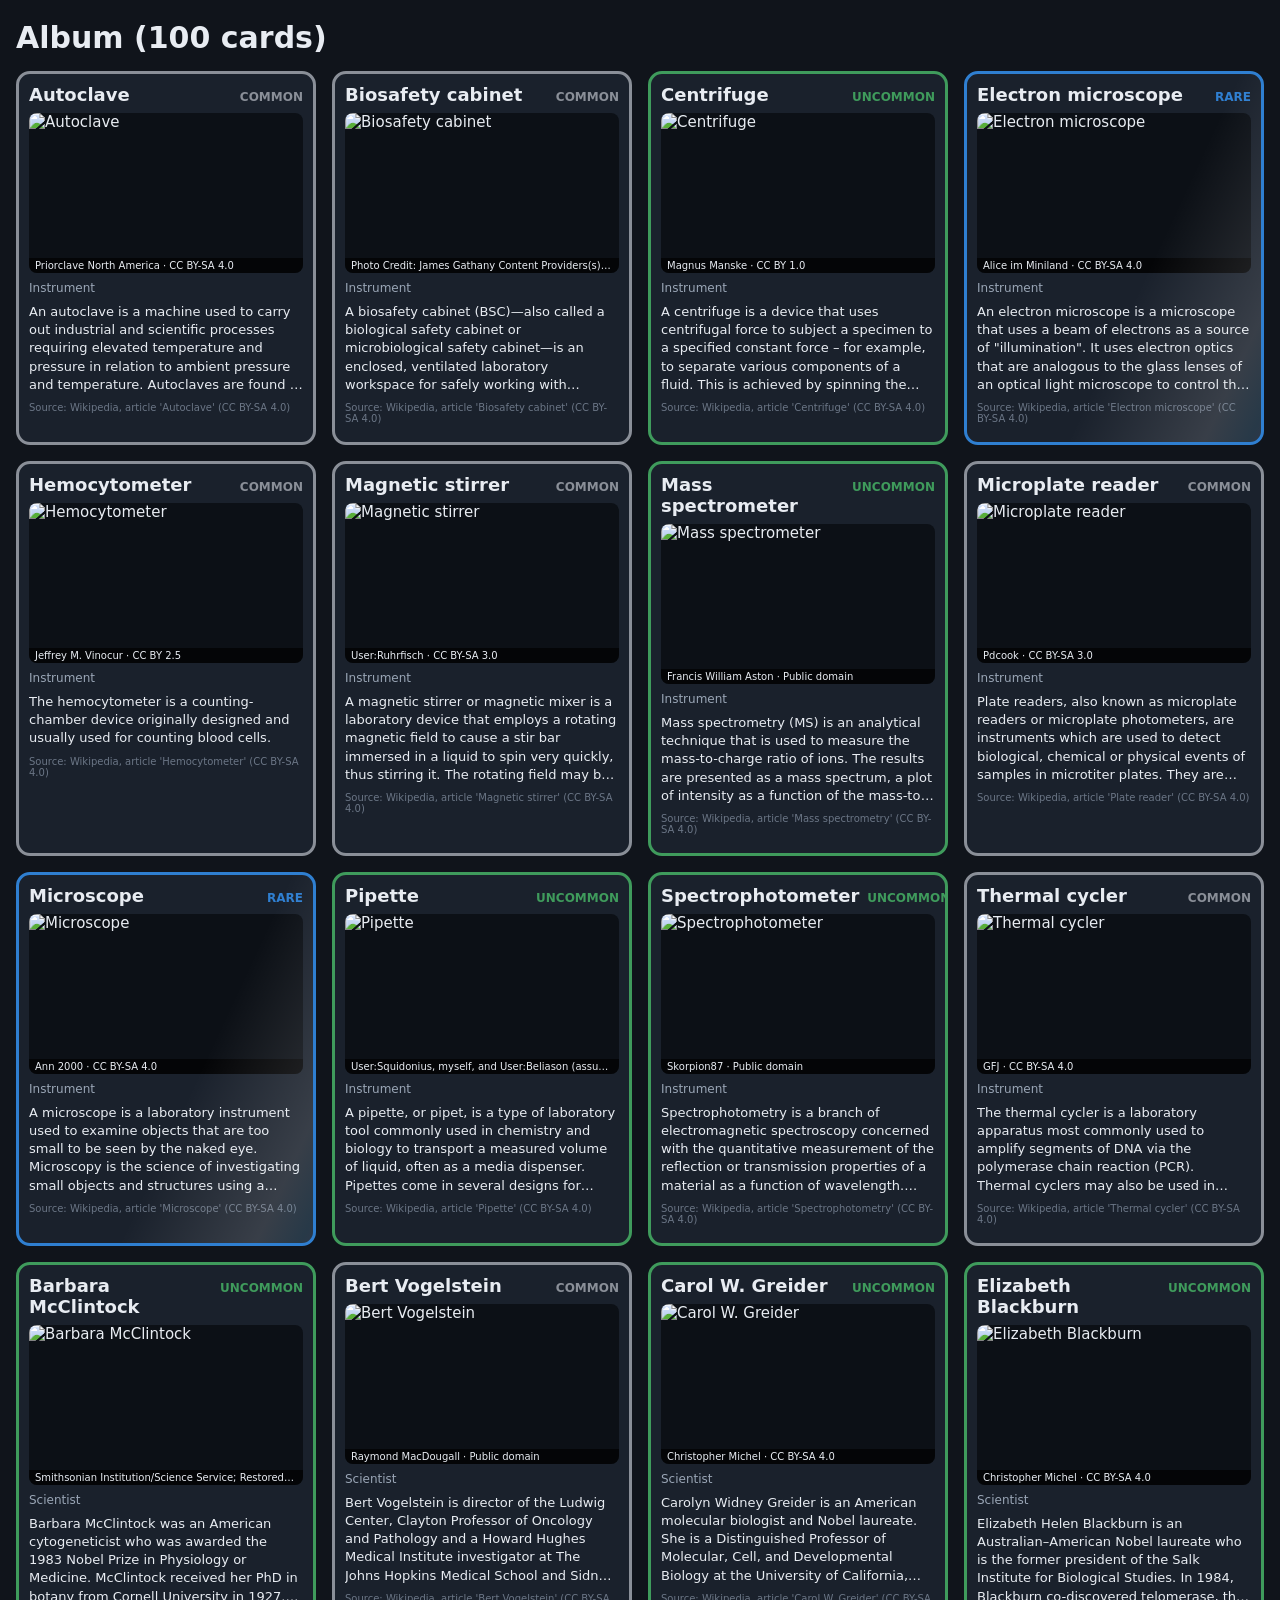
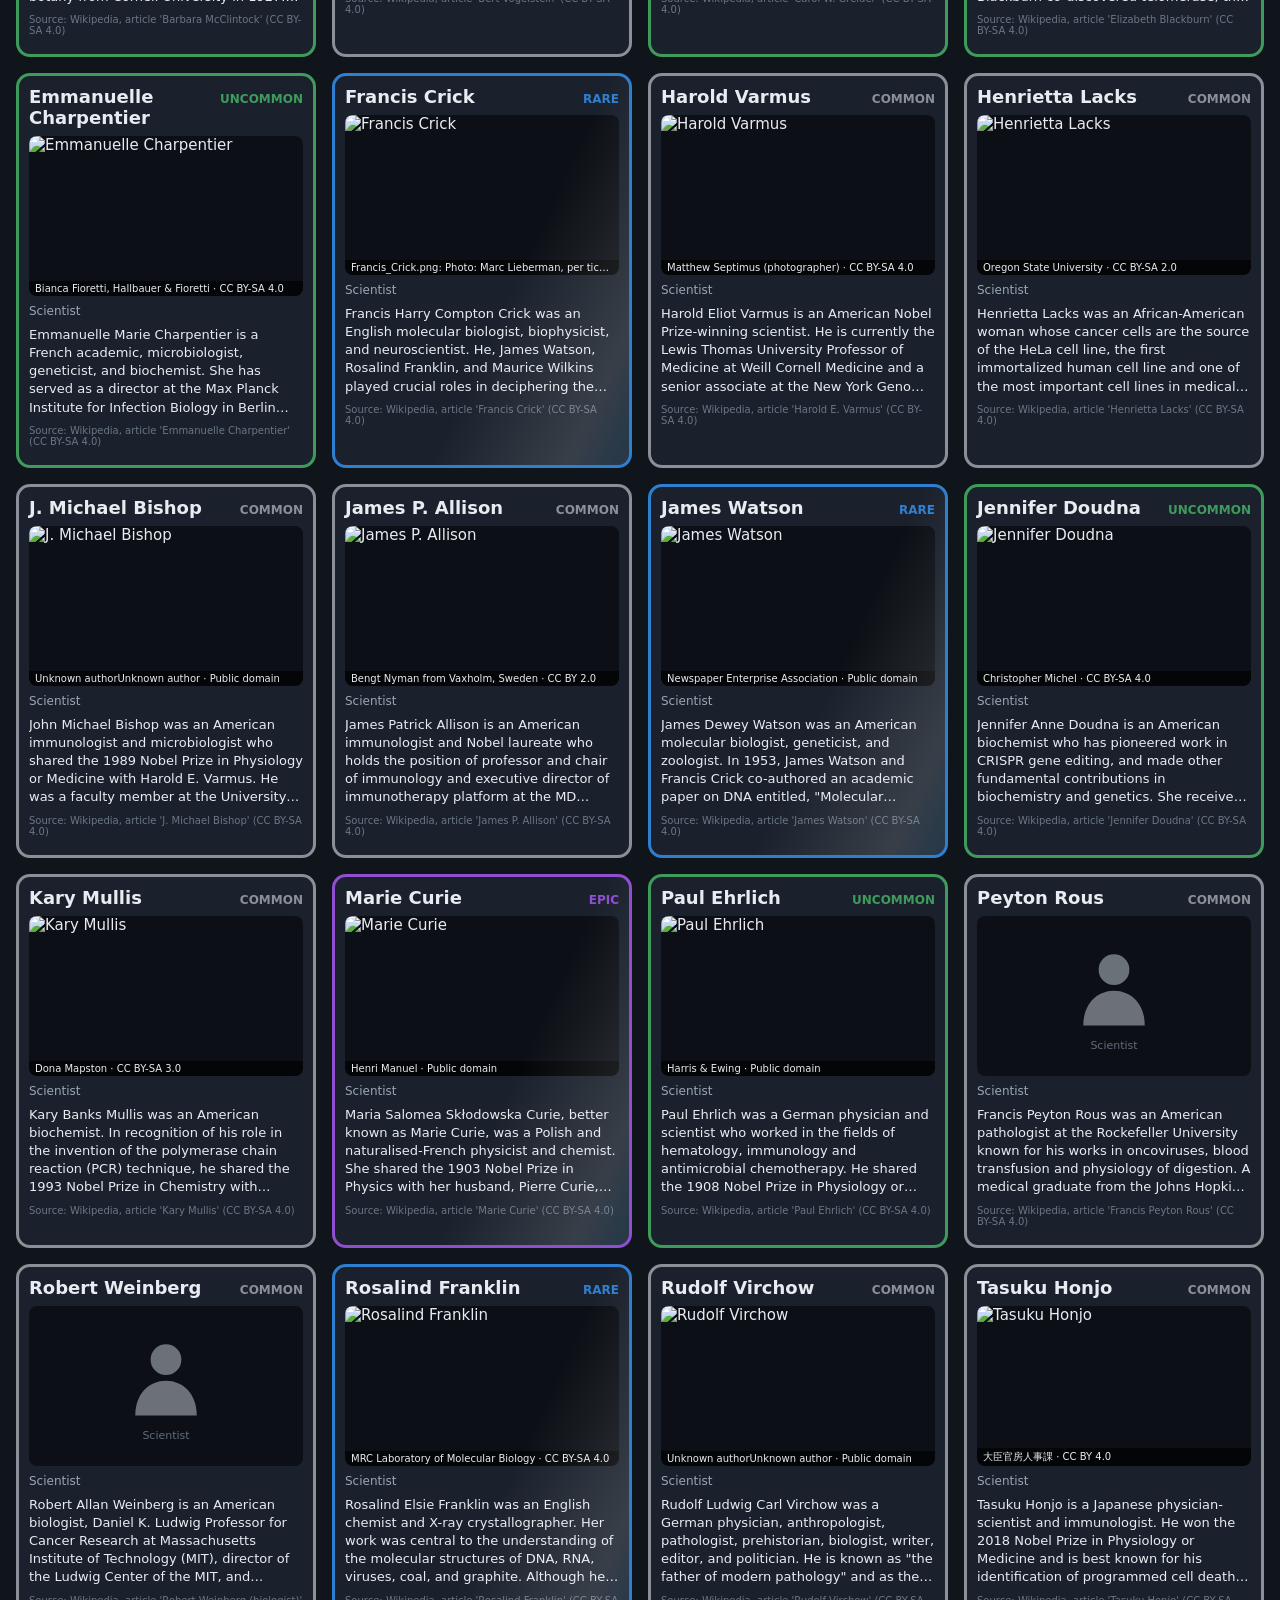
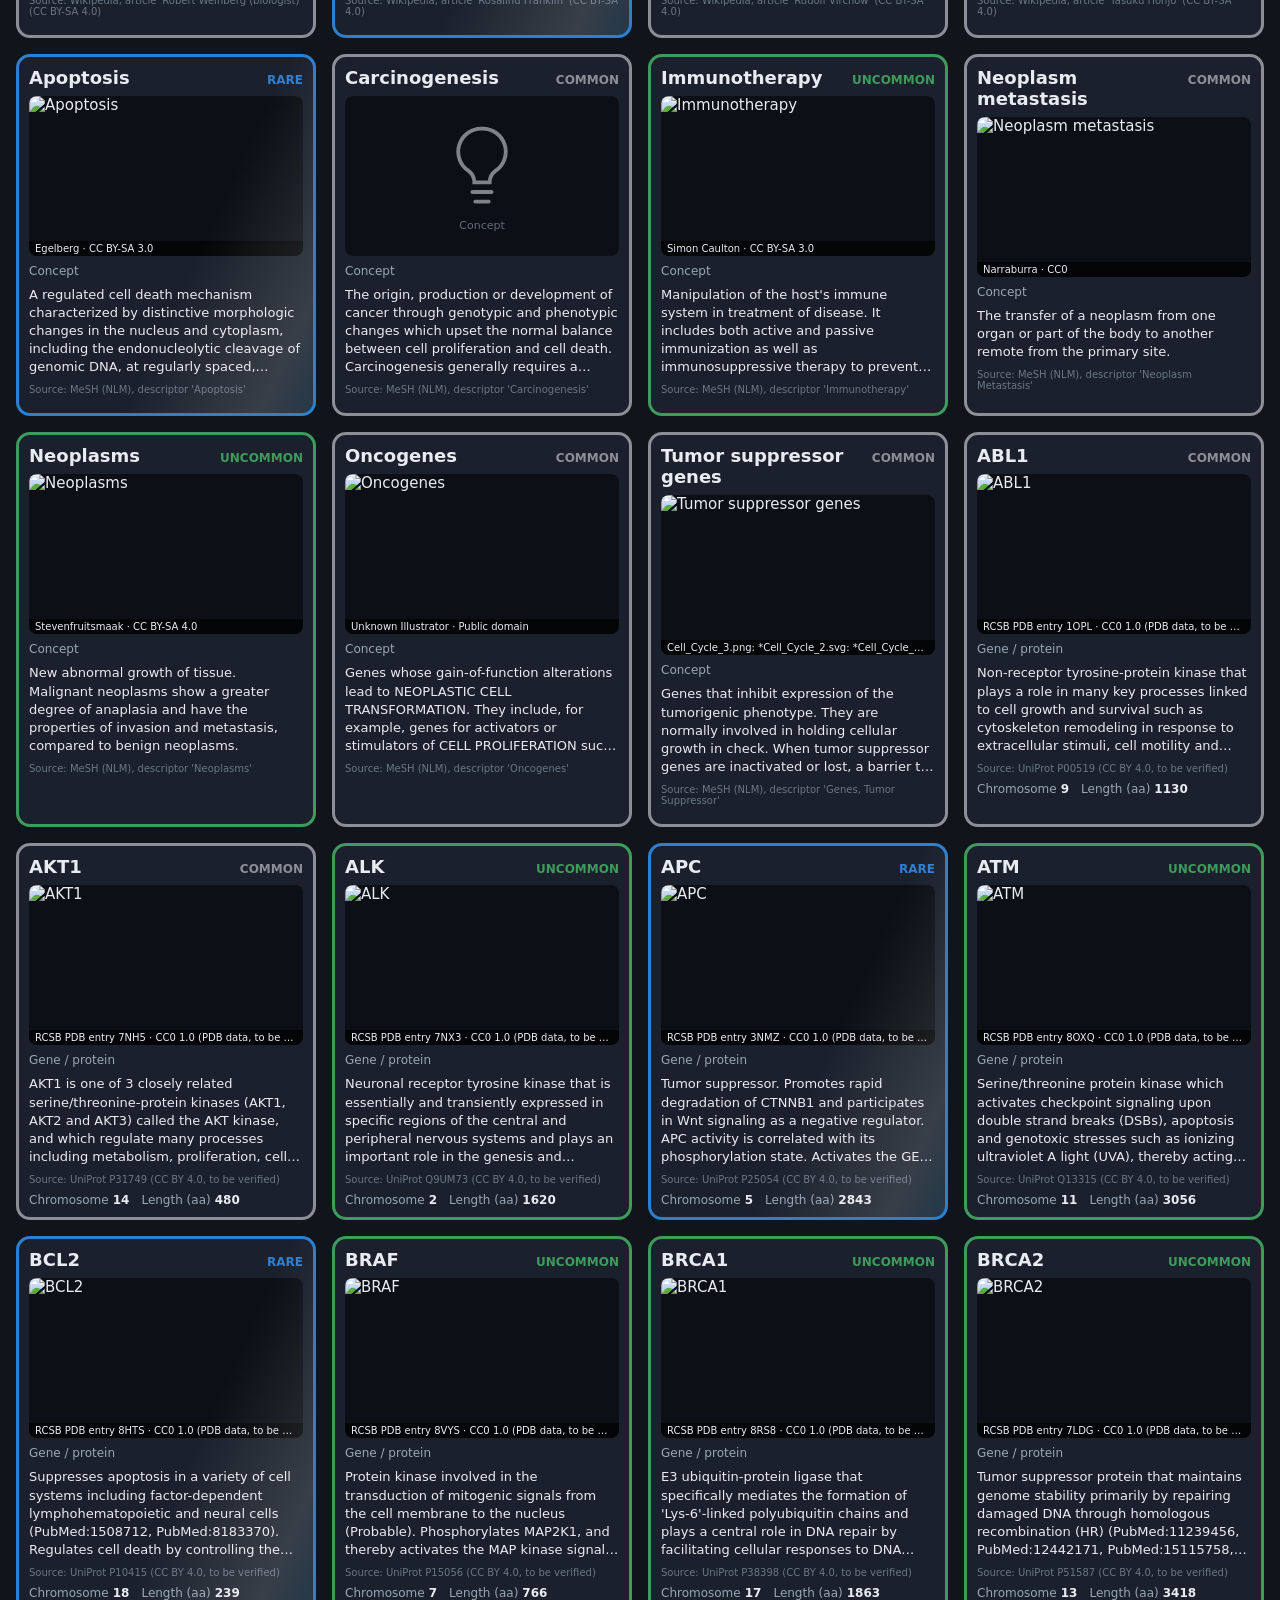
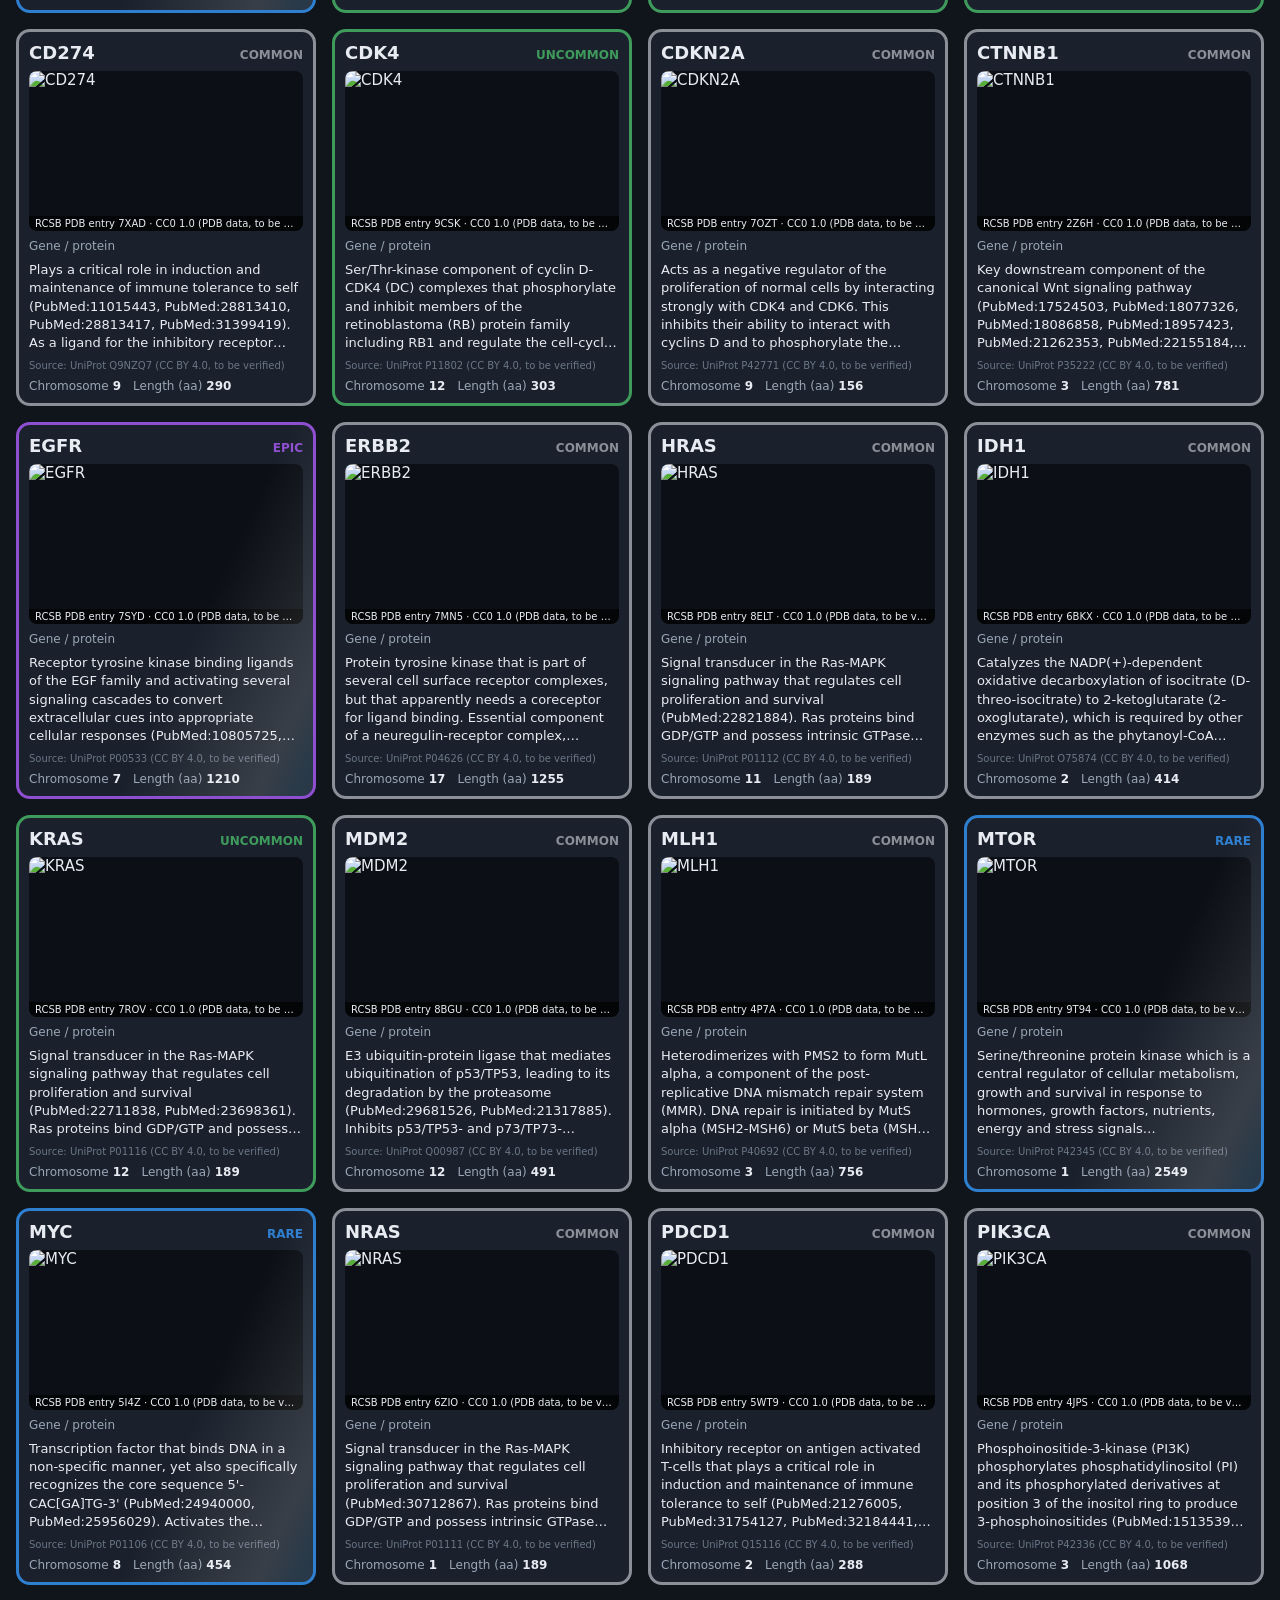
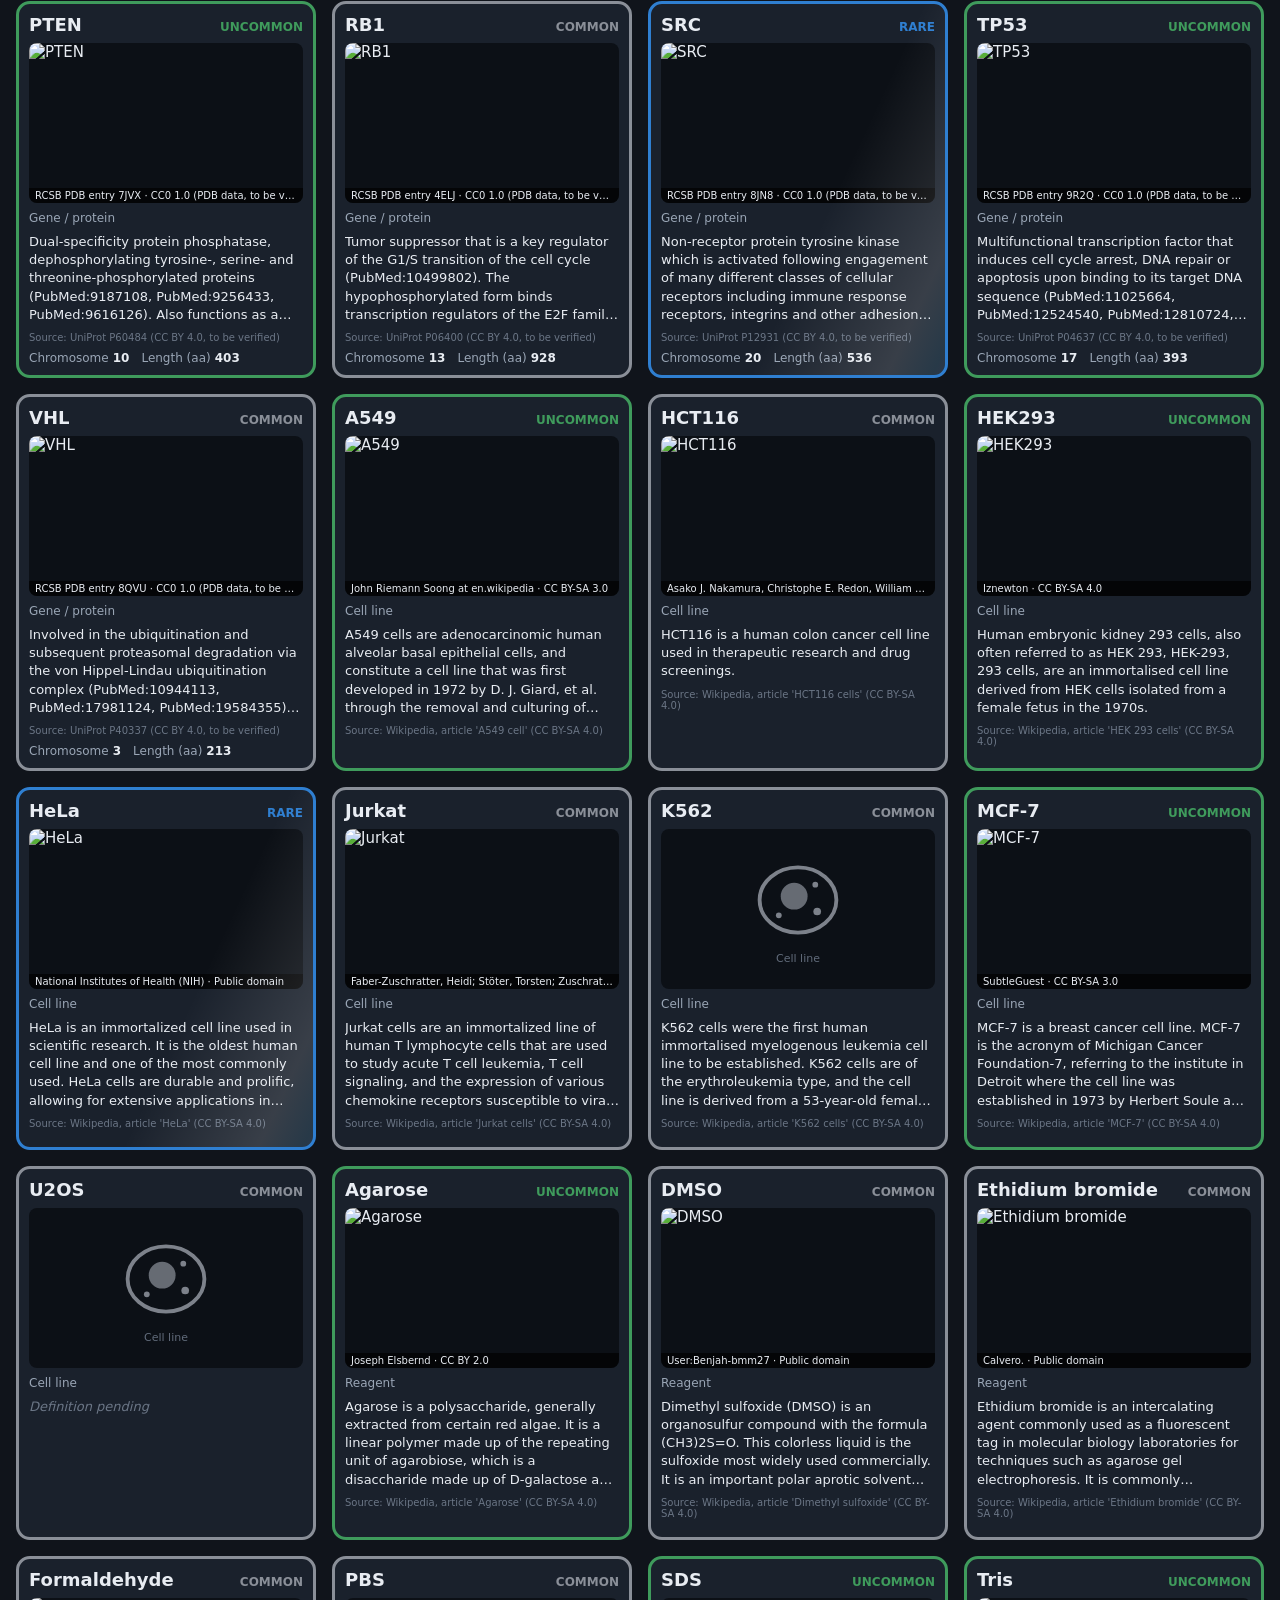
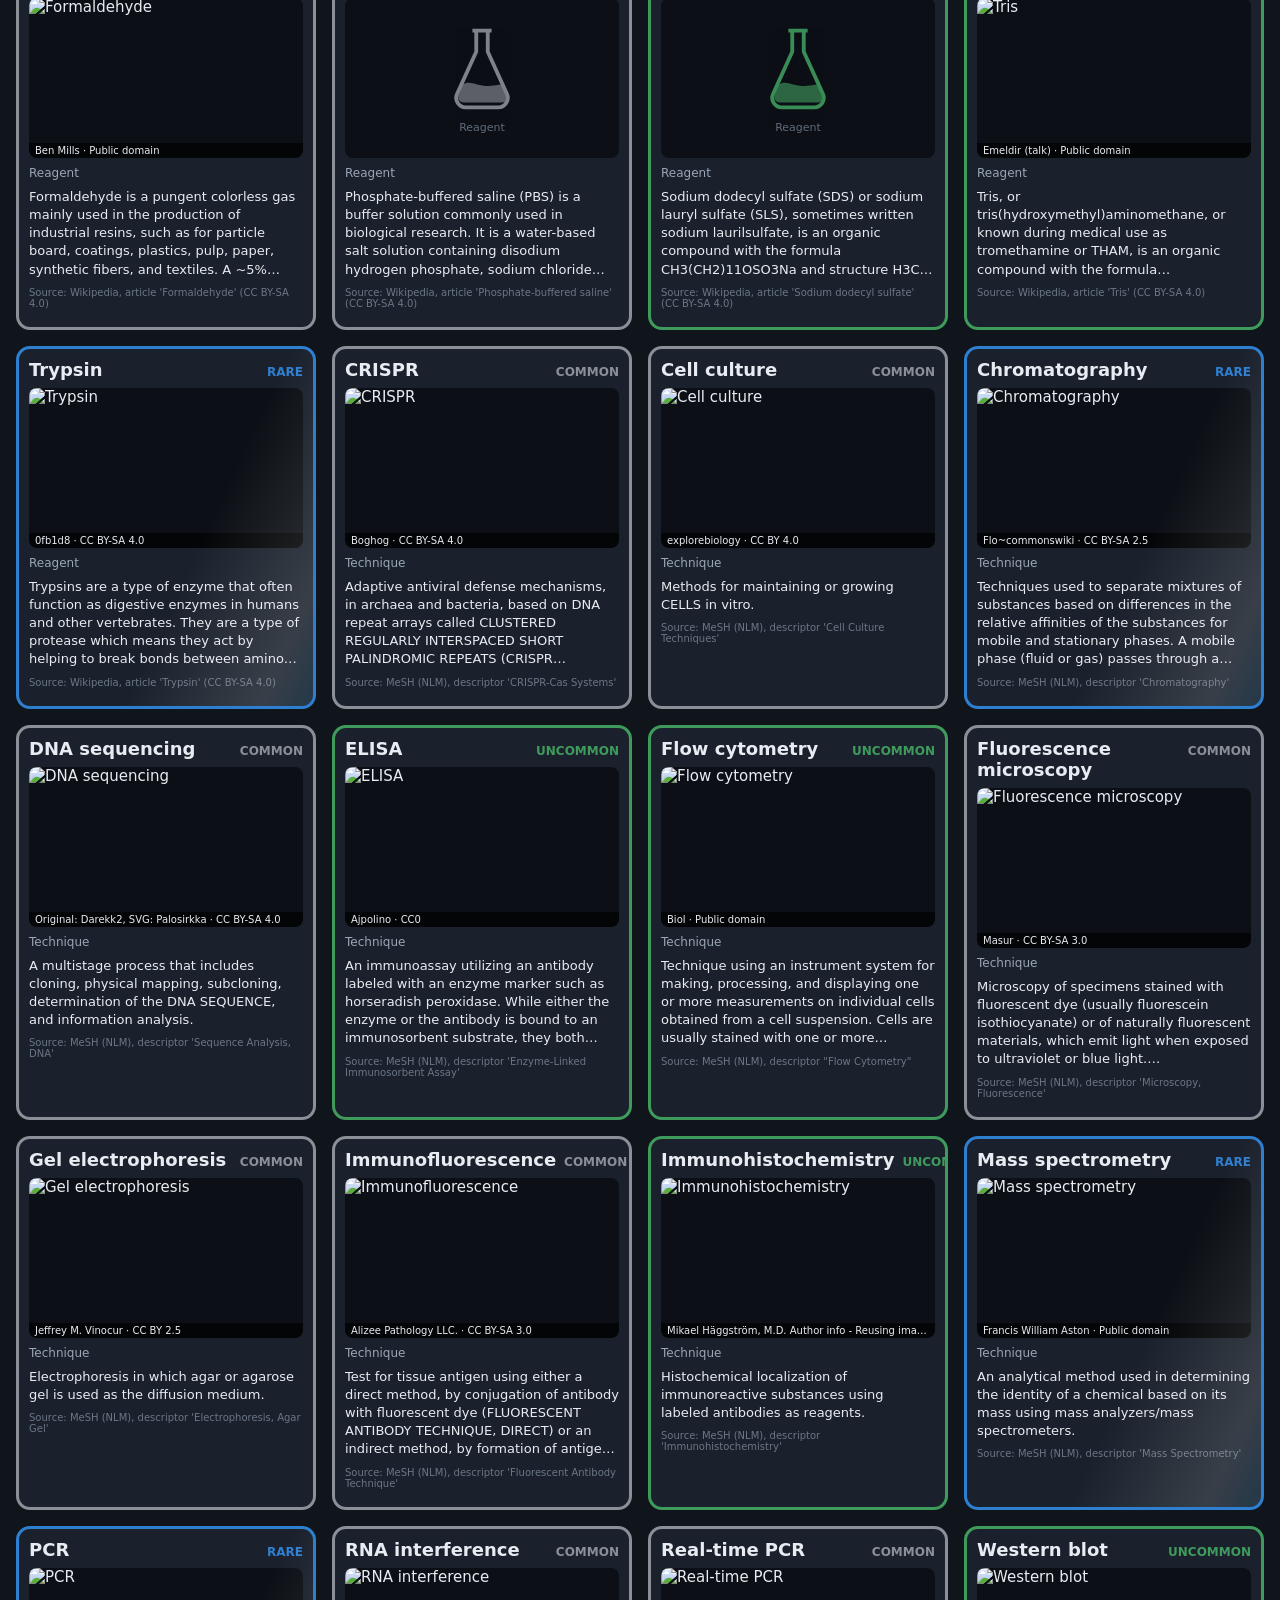
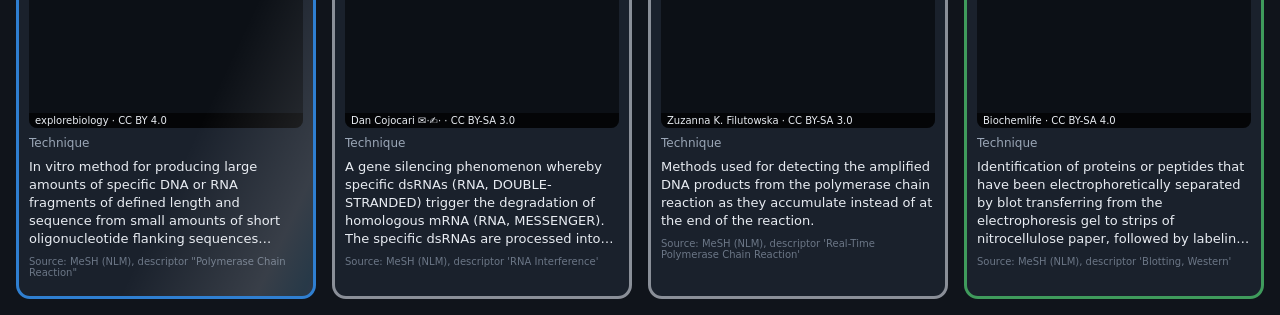
==== commit 8de36b84: "Porta del joc d'esports: sobres amb temps, economia, objectius generals, brillantor per raresa i aví" ====
--- a/web/index.html
+++ b/web/index.html
@@ -9,16 +9,22 @@
 .sense-img{margin:auto;color:var(--r);display:flex;flex-direction:column;align-items:center;gap:4px;opacity:.9}.sense-img svg{width:96px;height:96px}.sense-img span{font-size:11px;color:#6b7686}.cat{font-size:12px;color:#9aa6b6}.def{margin:0;font-size:13px;line-height:1.4;
 display:-webkit-box;-webkit-line-clamp:5;-webkit-box-orient:vertical;overflow:hidden}.def.buit{color:#6b7686;font-style:italic}
 .font{margin:0;font-size:10px;color:#6b7686}.stats{list-style:none;margin:0;padding:0;display:flex;gap:12px;font-size:12px}
-.stats span{color:#9aa6b6;margin-right:4px}</style><h1>Album (100 cards)</h1><div class="grid"><article class="carta" style="--r:#8a8f98"><header><h2>Autoclave</h2><span>Common</span></header><div class="img"><img src="https://upload.wikimedia.org/wikipedia/commons/e/eb/Rectangular-medical-autoclave-cutaway.jpg?utm_source=commons.wikimedia.org&amp;utm_campaign=imageinfo&amp;utm_content=thumbnail_unscaled" alt="Autoclave" loading="lazy"><div class="cred">Priorclave North America · CC BY-SA 4.0</div></div><div class="cat">Instrument</div><p class="def">An autoclave is a machine used to carry out industrial and scientific processes requiring elevated temperature and pressure in relation to ambient pressure and temperature. Autoclaves are found in many medical settings, laboratories, and other places that need to ensure the sterility of an object.</p><p class="font">Source: Wikipedia, article &#x27;Autoclave&#x27; (CC BY-SA 4.0)</p><ul class="stats"></ul></article><article class="carta" style="--r:#8a8f98"><header><h2>Biosafety cabinet</h2><span>Common</span></header><div class="img"><img src="https://thumb.wikimedia.org/wikipedia/commons/thumb/8/86/Influenza_virus_research.jpg/960px-Influenza_virus_research.jpg?utm_source=commons.wikimedia.org&amp;utm_campaign=imageinfo&amp;utm_content=thumbnail" alt="Biosafety cabinet" loading="lazy"><div class="cred">Photo Credit: James Gathany
-Content Providers(s): CDC · Public domain</div></div><div class="cat">Instrument</div><p class="def">A biosafety cabinet (BSC)—also called a biological safety cabinet or microbiological safety cabinet—is an enclosed, ventilated laboratory workspace for safely working with materials contaminated with pathogens requiring a defined biosafety level. Several different types of BSC exist, differentiated by the degree of biocontainment they provide. BSCs first became commercially available in 1950.</p><p class="font">Source: Wikipedia, article &#x27;Biosafety cabinet&#x27; (CC BY-SA 4.0)</p><ul class="stats"></ul></article><article class="carta" style="--r:#3f9b5c"><header><h2>Centrifuge</h2><span>Uncommon</span></header><div class="img"><img src="https://thumb.wikimedia.org/wikipedia/commons/thumb/0/0d/Tabletop_centrifuge.jpg/960px-Tabletop_centrifuge.jpg?utm_source=commons.wikimedia.org&amp;utm_campaign=imageinfo&amp;utm_content=thumbnail" alt="Centrifuge" loading="lazy"><div class="cred">Magnus Manske · CC BY 1.0</div></div><div class="cat">Instrument</div><p class="def">A centrifuge is a device that uses centrifugal force to subject a specimen to a specified constant force – for example, to separate various components of a fluid. This is achieved by spinning the fluid at high speed within a container, thereby separating fluids of different densities or liquids from solids. It works by causing denser substances and particles to move outward in the radial direction. At the same time, objects that are less dense are displaced and moved to the centre. In a laboratory centrifuge that uses sample tubes, the radial acceleration causes denser particles to settle to the bottom of the tube, while low-density substances rise to the top. A centrifuge can be a very effective filter that separates contaminants from the main body of fluid.</p><p class="font">Source: Wikipedia, article &#x27;Centrifuge&#x27; (CC BY-SA 4.0)</p><ul class="stats"></ul></article><article class="carta" style="--r:#2f7fd1"><header><h2>Electron microscope</h2><span>Rare</span></header><div class="img"><img src="https://thumb.wikimedia.org/wikipedia/commons/thumb/1/17/TITAN.jpg/960px-TITAN.jpg?utm_source=commons.wikimedia.org&amp;utm_campaign=imageinfo&amp;utm_content=thumbnail" alt="Electron microscope" loading="lazy"><div class="cred">Alice im Miniland · CC BY-SA 4.0</div></div><div class="cat">Instrument</div><p class="def">An electron microscope is a microscope that uses a beam of electrons as a source of &quot;illumination&quot;. It uses electron optics that are analogous to the glass lenses of an optical light microscope to control the electron beam, for instance focusing it to produce magnified images or electron diffraction patterns. As the wavelength of an electron can be more than 100,000 times smaller than that of visible light, electron microscopes have a much higher resolution of about 0.1 nm, which compares to about 200 nm for light microscopes. Electron microscope may refer to:Transmission electron microscope (TEM) where swift electrons go through a thin sample
+.stats span{color:#9aa6b6;margin-right:4px}
+.carta{position:relative;overflow:hidden}
+.carta[data-r=rara]::after,.carta[data-r=epica]::after,.carta[data-r=llegendaria]::after{content:"";position:absolute;inset:0;pointer-events:none;
+background:linear-gradient(115deg,transparent 30%,#ffffff22 45%,#7fd6ff22 50%,#ff9ae822 55%,transparent 70%);background-size:250% 100%;animation:holo 4s linear infinite}
+.carta[data-r=llegendaria]::after{background-image:linear-gradient(115deg,transparent 25%,#ffe27a44 45%,#fff6 50%,#ffb84a44 55%,transparent 75%);animation-duration:2.6s}
+@keyframes holo{from{background-position:150% 0}to{background-position:-150% 0}}
+@media(prefers-reduced-motion:reduce){.carta::after{animation:none!important}}</style><h1>Album (100 cards)</h1><div class="grid"><article class="carta" data-r="comuna" style="--r:#8a8f98"><header><h2>Autoclave</h2><span>Common</span></header><div class="img"><img src="https://upload.wikimedia.org/wikipedia/commons/e/eb/Rectangular-medical-autoclave-cutaway.jpg?utm_source=commons.wikimedia.org&amp;utm_campaign=imageinfo&amp;utm_content=thumbnail_unscaled" alt="Autoclave" loading="lazy"><div class="cred">Priorclave North America · CC BY-SA 4.0</div></div><div class="cat">Instrument</div><p class="def">An autoclave is a machine used to carry out industrial and scientific processes requiring elevated temperature and pressure in relation to ambient pressure and temperature. Autoclaves are found in many medical settings, laboratories, and other places that need to ensure the sterility of an object.</p><p class="font">Source: Wikipedia, article &#x27;Autoclave&#x27; (CC BY-SA 4.0)</p><ul class="stats"></ul></article><article class="carta" data-r="comuna" style="--r:#8a8f98"><header><h2>Biosafety cabinet</h2><span>Common</span></header><div class="img"><img src="https://thumb.wikimedia.org/wikipedia/commons/thumb/8/86/Influenza_virus_research.jpg/960px-Influenza_virus_research.jpg?utm_source=commons.wikimedia.org&amp;utm_campaign=imageinfo&amp;utm_content=thumbnail" alt="Biosafety cabinet" loading="lazy"><div class="cred">Photo Credit: James Gathany
+Content Providers(s): CDC · Public domain</div></div><div class="cat">Instrument</div><p class="def">A biosafety cabinet (BSC)—also called a biological safety cabinet or microbiological safety cabinet—is an enclosed, ventilated laboratory workspace for safely working with materials contaminated with pathogens requiring a defined biosafety level. Several different types of BSC exist, differentiated by the degree of biocontainment they provide. BSCs first became commercially available in 1950.</p><p class="font">Source: Wikipedia, article &#x27;Biosafety cabinet&#x27; (CC BY-SA 4.0)</p><ul class="stats"></ul></article><article class="carta" data-r="poc_comuna" style="--r:#3f9b5c"><header><h2>Centrifuge</h2><span>Uncommon</span></header><div class="img"><img src="https://thumb.wikimedia.org/wikipedia/commons/thumb/0/0d/Tabletop_centrifuge.jpg/960px-Tabletop_centrifuge.jpg?utm_source=commons.wikimedia.org&amp;utm_campaign=imageinfo&amp;utm_content=thumbnail" alt="Centrifuge" loading="lazy"><div class="cred">Magnus Manske · CC BY 1.0</div></div><div class="cat">Instrument</div><p class="def">A centrifuge is a device that uses centrifugal force to subject a specimen to a specified constant force – for example, to separate various components of a fluid. This is achieved by spinning the fluid at high speed within a container, thereby separating fluids of different densities or liquids from solids. It works by causing denser substances and particles to move outward in the radial direction. At the same time, objects that are less dense are displaced and moved to the centre. In a laboratory centrifuge that uses sample tubes, the radial acceleration causes denser particles to settle to the bottom of the tube, while low-density substances rise to the top. A centrifuge can be a very effective filter that separates contaminants from the main body of fluid.</p><p class="font">Source: Wikipedia, article &#x27;Centrifuge&#x27; (CC BY-SA 4.0)</p><ul class="stats"></ul></article><article class="carta" data-r="rara" style="--r:#2f7fd1"><header><h2>Electron microscope</h2><span>Rare</span></header><div class="img"><img src="https://thumb.wikimedia.org/wikipedia/commons/thumb/1/17/TITAN.jpg/960px-TITAN.jpg?utm_source=commons.wikimedia.org&amp;utm_campaign=imageinfo&amp;utm_content=thumbnail" alt="Electron microscope" loading="lazy"><div class="cred">Alice im Miniland · CC BY-SA 4.0</div></div><div class="cat">Instrument</div><p class="def">An electron microscope is a microscope that uses a beam of electrons as a source of &quot;illumination&quot;. It uses electron optics that are analogous to the glass lenses of an optical light microscope to control the electron beam, for instance focusing it to produce magnified images or electron diffraction patterns. As the wavelength of an electron can be more than 100,000 times smaller than that of visible light, electron microscopes have a much higher resolution of about 0.1 nm, which compares to about 200 nm for light microscopes. Electron microscope may refer to:Transmission electron microscope (TEM) where swift electrons go through a thin sample
 Scanning transmission electron microscope (STEM) which is similar to TEM with a scanned electron probe
 Scanning electron microscope (SEM) which is similar to STEM, but with thick samples
 Electron microprobe similar to a SEM, but more for chemical analysis
 Low-energy electron microscope (LEEM), used to image surfaces
-Photoemission electron microscope (PEEM) which is similar to LEEM using electrons emitted from surfaces by photons</p><p class="font">Source: Wikipedia, article &#x27;Electron microscope&#x27; (CC BY-SA 4.0)</p><ul class="stats"></ul></article><article class="carta" style="--r:#8a8f98"><header><h2>Hemocytometer</h2><span>Common</span></header><div class="img"><img src="https://thumb.wikimedia.org/wikipedia/commons/thumb/1/18/Hemocytometer_with_gloved_hand.JPG/960px-Hemocytometer_with_gloved_hand.JPG?utm_source=commons.wikimedia.org&amp;utm_campaign=imageinfo&amp;utm_content=thumbnail" alt="Hemocytometer" loading="lazy"><div class="cred">Jeffrey M. Vinocur · CC BY 2.5</div></div><div class="cat">Instrument</div><p class="def">The hemocytometer is a counting-chamber device originally designed and usually used for counting blood cells.</p><p class="font">Source: Wikipedia, article &#x27;Hemocytometer&#x27; (CC BY-SA 4.0)</p><ul class="stats"></ul></article><article class="carta" style="--r:#8a8f98"><header><h2>Magnetic stirrer</h2><span>Common</span></header><div class="img"><img src="https://thumb.wikimedia.org/wikipedia/commons/thumb/3/32/Magnetic_Stirrer.JPG/960px-Magnetic_Stirrer.JPG?utm_source=commons.wikimedia.org&amp;utm_campaign=imageinfo&amp;utm_content=thumbnail" alt="Magnetic stirrer" loading="lazy"><div class="cred">User:Ruhrfisch · CC BY-SA 3.0</div></div><div class="cat">Instrument</div><p class="def">A magnetic stirrer or magnetic mixer is a laboratory device that employs a rotating magnetic field to cause a stir bar immersed in a liquid to spin very quickly, thus stirring it. The rotating field may be created either by a rotating magnet or a set of stationary electromagnets, placed beneath the vessel with the liquid. It is used in chemistry and biology as a convenient way to stir small volumes and where other forms of stirring, such as overhead stirrers and stirring rods, may not be viable.</p><p class="font">Source: Wikipedia, article &#x27;Magnetic stirrer&#x27; (CC BY-SA 4.0)</p><ul class="stats"></ul></article><article class="carta" style="--r:#3f9b5c"><header><h2>Mass spectrometer</h2><span>Uncommon</span></header><div class="img"><img src="https://thumb.wikimedia.org/wikipedia/commons/thumb/e/e6/Discovery_of_neon_isotopes.JPG/960px-Discovery_of_neon_isotopes.JPG?utm_source=commons.wikimedia.org&amp;utm_campaign=imageinfo&amp;utm_content=thumbnail" alt="Mass spectrometer" loading="lazy"><div class="cred">Francis William Aston · Public domain</div></div><div class="cat">Instrument</div><p class="def">
-Mass spectrometry (MS) is an analytical technique that is used to measure the mass-to-charge ratio of ions. The results are presented as a mass spectrum, a plot of intensity as a function of the mass-to-charge ratio. These spectra are used to determine the elemental or isotopic signature of a sample, the masses of particles and of molecules, and to elucidate the chemical identity or structure of molecules and other chemical compounds. Mass spectrometry is used in many different fields and is applied to pure samples as well as complex mixtures.</p><p class="font">Source: Wikipedia, article &#x27;Mass spectrometry&#x27; (CC BY-SA 4.0)</p><ul class="stats"></ul></article><article class="carta" style="--r:#8a8f98"><header><h2>Microplate reader</h2><span>Common</span></header><div class="img"><img src="https://thumb.wikimedia.org/wikipedia/commons/thumb/6/67/Microplate_reader.jpg/960px-Microplate_reader.jpg?utm_source=commons.wikimedia.org&amp;utm_campaign=imageinfo&amp;utm_content=thumbnail" alt="Microplate reader" loading="lazy"><div class="cred">Pdcook · CC BY-SA 3.0</div></div><div class="cat">Instrument</div><p class="def">Plate readers, also known as microplate readers or microplate photometers, are instruments which are used to detect biological, chemical or physical events of samples in microtiter plates. They are widely used in research, drug discovery, bioassay validation, quality control and manufacturing processes in the pharmaceutical and biotechnological industry and academic organizations. Sample reactions can be assayed in 1-1536 well format microtiter plates. The most common microplate format used in academic research laboratories or clinical diagnostic laboratories is 96-well with a typical reaction volume between 100 and 200 μL per well. Higher density microplates are typically used for screening applications, when throughput and assay cost per sample become critical parameters, with a typical assay volume between 5 and 50 μL per well. Common detection modes for microplate assays are absorbance, fluorescence intensity, luminescence, time-resolved fluorescence, and fluorescence polarization.</p><p class="font">Source: Wikipedia, article &#x27;Plate reader&#x27; (CC BY-SA 4.0)</p><ul class="stats"></ul></article><article class="carta" style="--r:#2f7fd1"><header><h2>Microscope</h2><span>Rare</span></header><div class="img"><img src="https://thumb.wikimedia.org/wikipedia/commons/thumb/b/b7/Ukrainian_microscope_%28cropped%29.jpg/960px-Ukrainian_microscope_%28cropped%29.jpg?utm_source=commons.wikimedia.org&amp;utm_campaign=imageinfo&amp;utm_content=thumbnail" alt="Microscope" loading="lazy"><div class="cred">Ann 2000 · CC BY-SA 4.0</div></div><div class="cat">Instrument</div><p class="def">A microscope is a laboratory instrument used to examine objects that are too small to be seen by the naked eye. Microscopy is the science of investigating small objects and structures using a microscope. Microscopic means being invisible to the eye unless aided by a microscope.</p><p class="font">Source: Wikipedia, article &#x27;Microscope&#x27; (CC BY-SA 4.0)</p><ul class="stats"></ul></article><article class="carta" style="--r:#3f9b5c"><header><h2>Pipette</h2><span>Uncommon</span></header><div class="img"><img src="https://thumb.wikimedia.org/wikipedia/commons/thumb/9/98/Pipette_gallery.jpg/960px-Pipette_gallery.jpg?utm_source=commons.wikimedia.org&amp;utm_campaign=imageinfo&amp;utm_content=thumbnail" alt="Pipette" loading="lazy"><div class="cred">User:Squidonius, myself, and User:Beliason (assumed). · CC BY-SA 4.0</div></div><div class="cat">Instrument</div><p class="def">A pipette, or pipet, is a type of laboratory tool commonly used in chemistry and biology to transport a measured volume of liquid, often as a media dispenser. Pipettes come in several designs for various purposes with differing levels of accuracy and precision, from single piece glass pipettes to more complex adjustable or electronic pipettes. Many pipette types work by creating a partial vacuum above the liquid-holding chamber and selectively releasing this vacuum to draw up and dispense liquid. Measurement accuracy varies greatly depending on the instrument.</p><p class="font">Source: Wikipedia, article &#x27;Pipette&#x27; (CC BY-SA 4.0)</p><ul class="stats"></ul></article><article class="carta" style="--r:#3f9b5c"><header><h2>Spectrophotometer</h2><span>Uncommon</span></header><div class="img"><img src="https://thumb.wikimedia.org/wikipedia/commons/thumb/1/10/Spektrofotometri.jpg/960px-Spektrofotometri.jpg?utm_source=commons.wikimedia.org&amp;utm_campaign=imageinfo&amp;utm_content=thumbnail" alt="Spectrophotometer" loading="lazy"><div class="cred">Skorpion87 · Public domain</div></div><div class="cat">Instrument</div><p class="def">Spectrophotometry is a branch of electromagnetic spectroscopy concerned with the quantitative measurement of the reflection or transmission properties of a material as a function of wavelength. Spectrophotometry uses photometers, known as spectrophotometers, that can measure the intensity of a light beam at different wavelengths. Although spectrophotometry is most commonly applied to ultraviolet, visible, and infrared radiation, modern spectrophotometers can interrogate wide swaths of the electromagnetic spectrum, including x-ray, ultraviolet, visible, infrared, or microwave wavelengths.</p><p class="font">Source: Wikipedia, article &#x27;Spectrophotometry&#x27; (CC BY-SA 4.0)</p><ul class="stats"></ul></article><article class="carta" style="--r:#8a8f98"><header><h2>Thermal cycler</h2><span>Common</span></header><div class="img"><img src="https://thumb.wikimedia.org/wikipedia/commons/thumb/a/a5/Eppendorf_Mastercycler_Pro_S.jpg/960px-Eppendorf_Mastercycler_Pro_S.jpg?utm_source=commons.wikimedia.org&amp;utm_campaign=imageinfo&amp;utm_content=thumbnail" alt="Thermal cycler" loading="lazy"><div class="cred">GFJ · CC BY-SA 4.0</div></div><div class="cat">Instrument</div><p class="def">The thermal cycler is a laboratory apparatus most commonly used to amplify segments of DNA via the polymerase chain reaction (PCR). Thermal cyclers may also be used in laboratories to facilitate other temperature-sensitive reactions, including restriction enzyme digestion or rapid diagnostics. The device has a thermal block with holes where tubes holding the reaction mixtures can be inserted. The cycler then raises and lowers the temperature of the block in discrete, pre-programmed steps.</p><p class="font">Source: Wikipedia, article &#x27;Thermal cycler&#x27; (CC BY-SA 4.0)</p><ul class="stats"></ul></article><article class="carta" style="--r:#3f9b5c"><header><h2>Barbara McClintock</h2><span>Uncommon</span></header><div class="img"><img src="https://thumb.wikimedia.org/wikipedia/commons/thumb/1/14/Barbara_McClintock_%281902-1992%29_shown_in_her_laboratory_in_1947.jpg/960px-Barbara_McClintock_%281902-1992%29_shown_in_her_laboratory_in_1947.jpg?utm_source=commons.wikimedia.org&amp;utm_campaign=imageinfo&amp;utm_content=thumbnail" alt="Barbara McClintock" loading="lazy"><div class="cred">Smithsonian Institution/Science Service; Restored by Adam Cuerden · Public domain</div></div><div class="cat">Scientist</div><p class="def">Barbara McClintock was an American cytogeneticist who was awarded the 1983 Nobel Prize in Physiology or Medicine. McClintock received her PhD in botany from Cornell University in 1927. There, she started her career as the leader of the development of maize cytogenetics, the focus of her research for the rest of her life. From the late 1920s, McClintock studied chromosomes and how they change during reproduction in maize. She developed the technique for visualizing maize chromosomes and used microscopic analysis to demonstrate many fundamental genetic ideas. One of those ideas was the notion of genetic recombination by crossing-over during meiosis—a mechanism by which chromosomes exchange information. She demonstrated the role of the telomere and centromere, regions of the chromosome that are important in the conservation of genetic information. She was recognized as among the best in the field, awarded prestigious fellowships, and elected a member of the National Academy of Sciences in 1944.</p><p class="font">Source: Wikipedia, article &#x27;Barbara McClintock&#x27; (CC BY-SA 4.0)</p><ul class="stats"></ul></article><article class="carta" style="--r:#8a8f98"><header><h2>Bert Vogelstein</h2><span>Common</span></header><div class="img"><img src="https://upload.wikimedia.org/wikipedia/commons/2/23/Bert_Vogelstein_giving_the_Trent_Lecture.jpg?utm_source=commons.wikimedia.org&amp;utm_campaign=imageinfo&amp;utm_content=thumbnail_unscaled" alt="Bert Vogelstein" loading="lazy"><div class="cred">Raymond MacDougall · Public domain</div></div><div class="cat">Scientist</div><p class="def">Bert Vogelstein is director of the Ludwig Center, Clayton Professor of Oncology and Pathology and a Howard Hughes Medical Institute investigator at The Johns Hopkins Medical School and Sidney Kimmel Comprehensive Cancer Center. Vogelstein is also the co-director of the Ludwig Center at Johns Hopkins. A pioneer in the field of cancer genomics, his studies on colorectal cancers revealed that they result from the sequential accumulation of mutations in oncogenes and tumor suppressor genes. These studies now form the paradigm for modern cancer research and provided the basis for the notion of the somatic evolution of cancer.</p><p class="font">Source: Wikipedia, article &#x27;Bert Vogelstein&#x27; (CC BY-SA 4.0)</p><ul class="stats"></ul></article><article class="carta" style="--r:#3f9b5c"><header><h2>Carol W. Greider</h2><span>Uncommon</span></header><div class="img"><img src="https://thumb.wikimedia.org/wikipedia/commons/thumb/3/39/Carol_Greider_by_Chris_Michel_1s946948-11-23.jpg/960px-Carol_Greider_by_Chris_Michel_1s946948-11-23.jpg?utm_source=commons.wikimedia.org&amp;utm_campaign=imageinfo&amp;utm_content=thumbnail" alt="Carol W. Greider" loading="lazy"><div class="cred">Christopher Michel · CC BY-SA 4.0</div></div><div class="cat">Scientist</div><p class="def">Carolyn Widney Greider is an American molecular biologist and Nobel laureate. She is a Distinguished Professor of Molecular, Cell, and Developmental Biology at the University of California, Santa Cruz.</p><p class="font">Source: Wikipedia, article &#x27;Carol W. Greider&#x27; (CC BY-SA 4.0)</p><ul class="stats"></ul></article><article class="carta" style="--r:#3f9b5c"><header><h2>Elizabeth Blackburn</h2><span>Uncommon</span></header><div class="img"><img src="https://thumb.wikimedia.org/wikipedia/commons/thumb/1/1e/Elizabeth_Blackburn_in_2024_by_Christopher_Michel.jpg/960px-Elizabeth_Blackburn_in_2024_by_Christopher_Michel.jpg?utm_source=commons.wikimedia.org&amp;utm_campaign=imageinfo&amp;utm_content=thumbnail" alt="Elizabeth Blackburn" loading="lazy"><div class="cred">Christopher Michel · CC BY-SA 4.0</div></div><div class="cat">Scientist</div><p class="def">Elizabeth Helen Blackburn is an Australian–American Nobel laureate who is the former president of the Salk Institute for Biological Studies. In 1984, Blackburn co-discovered telomerase, the enzyme that replenishes the telomere, with Carol W. Greider. For this work, she was awarded the 2009 Nobel Prize in Physiology or Medicine, sharing it with Carol W. Greider and Jack W. Szostak, becoming the first Australian woman Nobel laureate.</p><p class="font">Source: Wikipedia, article &#x27;Elizabeth Blackburn&#x27; (CC BY-SA 4.0)</p><ul class="stats"></ul></article><article class="carta" style="--r:#3f9b5c"><header><h2>Emmanuelle Charpentier</h2><span>Uncommon</span></header><div class="img"><img src="https://thumb.wikimedia.org/wikipedia/commons/thumb/6/66/Emmanuelle_Charpentier.jpg/960px-Emmanuelle_Charpentier.jpg?utm_source=commons.wikimedia.org&amp;utm_campaign=imageinfo&amp;utm_content=thumbnail" alt="Emmanuelle Charpentier" loading="lazy"><div class="cred">Bianca Fioretti, Hallbauer &amp; Fioretti · CC BY-SA 4.0</div></div><div class="cat">Scientist</div><p class="def">Emmanuelle Marie Charpentier is a French academic, microbiologist, geneticist, and biochemist. She has served as a director at the Max Planck Institute for Infection Biology in Berlin since 2015. Three years later, she founded an independent research institute, the Max Planck Unit for the Science of Pathogens. In 2020, Charpentier and American biochemist Jennifer Doudna of the University of California, Berkeley, were awarded the Nobel Prize in Chemistry &quot;for the development of a method for genome editing&quot;. This was the first science Nobel Prize ever won exclusively by two women.</p><p class="font">Source: Wikipedia, article &#x27;Emmanuelle Charpentier&#x27; (CC BY-SA 4.0)</p><ul class="stats"></ul></article><article class="carta" style="--r:#2f7fd1"><header><h2>Francis Crick</h2><span>Rare</span></header><div class="img"><img src="https://thumb.wikimedia.org/wikipedia/commons/thumb/9/99/Francis_Crick_crop.jpg/960px-Francis_Crick_crop.jpg?utm_source=commons.wikimedia.org&amp;utm_campaign=imageinfo&amp;utm_content=thumbnail" alt="Francis Crick" loading="lazy"><div class="cred">Francis_Crick.png: Photo: Marc Lieberman, per ticket:2015100910022707
-derivative work: Materialscientist (talk) · CC BY 2.5</div></div><div class="cat">Scientist</div><p class="def">Francis Harry Compton Crick was an English molecular biologist, biophysicist, and neuroscientist. He, James Watson, Rosalind Franklin, and Maurice Wilkins played crucial roles in deciphering the helical structure of the DNA molecule.</p><p class="font">Source: Wikipedia, article &#x27;Francis Crick&#x27; (CC BY-SA 4.0)</p><ul class="stats"></ul></article><article class="carta" style="--r:#8a8f98"><header><h2>Harold Varmus</h2><span>Common</span></header><div class="img"><img src="https://thumb.wikimedia.org/wikipedia/commons/thumb/f/ff/National_Cancer_Institute_director_Harold_E._Varmus_%283%29_%28cropped%29.jpg/960px-National_Cancer_Institute_director_Harold_E._Varmus_%283%29_%28cropped%29.jpg?utm_source=commons.wikimedia.org&amp;utm_campaign=imageinfo&amp;utm_content=thumbnail" alt="Harold Varmus" loading="lazy"><div class="cred">Matthew Septimus (photographer) · CC BY-SA 4.0</div></div><div class="cat">Scientist</div><p class="def">Harold Eliot Varmus is an American Nobel Prize-winning scientist. He is currently the Lewis Thomas University Professor of Medicine at Weill Cornell Medicine and a senior associate at the New York Genome Center.</p><p class="font">Source: Wikipedia, article &#x27;Harold E. Varmus&#x27; (CC BY-SA 4.0)</p><ul class="stats"></ul></article><article class="carta" style="--r:#8a8f98"><header><h2>Henrietta Lacks</h2><span>Common</span></header><div class="img"><img src="https://upload.wikimedia.org/wikipedia/commons/0/03/Henrietta_Lacks_%28cropped%29.jpg?utm_source=commons.wikimedia.org&amp;utm_campaign=imageinfo&amp;utm_content=thumbnail_unscaled" alt="Henrietta Lacks" loading="lazy"><div class="cred">Oregon State University · CC BY-SA 2.0</div></div><div class="cat">Scientist</div><p class="def">Henrietta Lacks was an African-American woman whose cancer cells are the source of the HeLa cell line, the first immortalized human cell line and one of the most important cell lines in medical research. An immortalized cell line reproduces indefinitely under specific conditions, and the HeLa cell line continues to be a source of invaluable medical data and research to the present day.</p><p class="font">Source: Wikipedia, article &#x27;Henrietta Lacks&#x27; (CC BY-SA 4.0)</p><ul class="stats"></ul></article><article class="carta" style="--r:#8a8f98"><header><h2>J. Michael Bishop</h2><span>Common</span></header><div class="img"><img src="https://thumb.wikimedia.org/wikipedia/commons/thumb/3/32/Nci-vol-8172-300_j_michael_bishop.jpg/960px-Nci-vol-8172-300_j_michael_bishop.jpg?utm_source=commons.wikimedia.org&amp;utm_campaign=imageinfo&amp;utm_content=thumbnail" alt="J. Michael Bishop" loading="lazy"><div class="cred">Unknown authorUnknown author · Public domain</div></div><div class="cat">Scientist</div><p class="def">John Michael Bishop was an American immunologist and microbiologist who shared the 1989 Nobel Prize in Physiology or Medicine with Harold E. Varmus. He was a faculty member at the University of California, San Francisco (UCSF), where he also served as chancellor from 1998 to 2009.</p><p class="font">Source: Wikipedia, article &#x27;J. Michael Bishop&#x27; (CC BY-SA 4.0)</p><ul class="stats"></ul></article><article class="carta" style="--r:#8a8f98"><header><h2>James P. Allison</h2><span>Common</span></header><div class="img"><img src="https://thumb.wikimedia.org/wikipedia/commons/thumb/f/ff/James_P._Allison_EM1B5525_%2846207775441%29.jpg/960px-James_P._Allison_EM1B5525_%2846207775441%29.jpg?utm_source=commons.wikimedia.org&amp;utm_campaign=imageinfo&amp;utm_content=thumbnail" alt="James P. Allison" loading="lazy"><div class="cred">Bengt Nyman from Vaxholm, Sweden · CC BY 2.0</div></div><div class="cat">Scientist</div><p class="def">James Patrick Allison is an American immunologist and Nobel laureate who holds the position of professor and chair of immunology and executive director of immunotherapy platform at the MD Anderson Cancer Center in Houston, Texas. Allison is Regental Professor and Founding-Director of James P. Allison Institute at the MD Anderson Cancer Center.</p><p class="font">Source: Wikipedia, article &#x27;James P. Allison&#x27; (CC BY-SA 4.0)</p><ul class="stats"></ul></article><article class="carta" style="--r:#2f7fd1"><header><h2>James Watson</h2><span>Rare</span></header><div class="img"><img src="https://thumb.wikimedia.org/wikipedia/commons/thumb/d/d8/James_D._Watson_LCCN2007680359.jpg/960px-James_D._Watson_LCCN2007680359.jpg?utm_source=commons.wikimedia.org&amp;utm_campaign=imageinfo&amp;utm_content=thumbnail" alt="James Watson" loading="lazy"><div class="cred">Newspaper Enterprise Association · Public domain</div></div><div class="cat">Scientist</div><p class="def">James Dewey Watson was an American molecular biologist, geneticist, and zoologist. In 1953, James Watson and Francis Crick co-authored an academic paper on DNA entitled, &quot;Molecular Structure of Nucleic Acids: A Structure for Deoxyribose Nucleic Acid&quot;. Published in the scientific journal Nature, the paper proposed the existence of the double helix structure of the DNA molecule, having built on research by Rosalind Franklin and Raymond Gosling. In 1962, the Nobel Prize in Physiology or Medicine was awarded to James Watson, Francis Crick, and Maurice Wilkins &quot;for their discoveries concerning the molecular structure of nucleic acids and its significance for information transfer in living material&quot;.</p><p class="font">Source: Wikipedia, article &#x27;James Watson&#x27; (CC BY-SA 4.0)</p><ul class="stats"></ul></article><article class="carta" style="--r:#3f9b5c"><header><h2>Jennifer Doudna</h2><span>Uncommon</span></header><div class="img"><img src="https://thumb.wikimedia.org/wikipedia/commons/thumb/7/7e/Jennifer_Doudna_by_Christopher_Michel_in_2023_01.jpg/960px-Jennifer_Doudna_by_Christopher_Michel_in_2023_01.jpg?utm_source=commons.wikimedia.org&amp;utm_campaign=imageinfo&amp;utm_content=thumbnail" alt="Jennifer Doudna" loading="lazy"><div class="cred">Christopher Michel · CC BY-SA 4.0</div></div><div class="cat">Scientist</div><p class="def">Jennifer Anne Doudna is an American biochemist who has pioneered work in CRISPR gene editing, and made other fundamental contributions in biochemistry and genetics. She received the 2020 Nobel Prize in Chemistry, with Emmanuelle Charpentier, &quot;for the development of a method for genome editing.&quot; She is the Li Ka Shing Chancellor&#x27;s Chair Professor at the University of California, Berkeley. She has been an investigator with the Howard Hughes Medical Institute since 1997.</p><p class="font">Source: Wikipedia, article &#x27;Jennifer Doudna&#x27; (CC BY-SA 4.0)</p><ul class="stats"></ul></article><article class="carta" style="--r:#8a8f98"><header><h2>Kary Mullis</h2><span>Common</span></header><div class="img"><img src="https://upload.wikimedia.org/wikipedia/commons/7/7f/Kary_Mullis.jpg?utm_source=commons.wikimedia.org&amp;utm_campaign=imageinfo&amp;utm_content=thumbnail_unscaled" alt="Kary Mullis" loading="lazy"><div class="cred">Dona Mapston · CC BY-SA 3.0</div></div><div class="cat">Scientist</div><p class="def">Kary Banks Mullis was an American biochemist. In recognition of his role in the invention of the polymerase chain reaction (PCR) technique, he shared the 1993 Nobel Prize in Chemistry with Michael Smith and was awarded the Japan Prize in the same year. PCR became a central technique in biochemistry and molecular biology, described by The New York Times as &quot;highly original and significant, virtually dividing biology into the two epochs of before PCR and after PCR.&quot;</p><p class="font">Source: Wikipedia, article &#x27;Kary Mullis&#x27; (CC BY-SA 4.0)</p><ul class="stats"></ul></article><article class="carta" style="--r:#8e4fd1"><header><h2>Marie Curie</h2><span>Epic</span></header><div class="img"><img src="https://thumb.wikimedia.org/wikipedia/commons/thumb/c/c8/Marie_Curie_c._1920s.jpg/960px-Marie_Curie_c._1920s.jpg?utm_source=commons.wikimedia.org&amp;utm_campaign=imageinfo&amp;utm_content=thumbnail" alt="Marie Curie" loading="lazy"><div class="cred">Henri Manuel · Public domain</div></div><div class="cat">Scientist</div><p class="def">Maria Salomea Skłodowska Curie, better known as Marie Curie, was a Polish and naturalised-French physicist and chemist. She shared the 1903 Nobel Prize in Physics with her husband, Pierre Curie, &quot;for their joint researches on the radioactivity phenomena discovered by Professor Henri Becquerel&quot;. She won the 1911 Nobel Prize in Chemistry &quot;[for] the discovery of the elements radium and polonium, by the isolation of radium and the study of the nature and compounds of this remarkable element&quot;.</p><p class="font">Source: Wikipedia, article &#x27;Marie Curie&#x27; (CC BY-SA 4.0)</p><ul class="stats"></ul></article><article class="carta" style="--r:#3f9b5c"><header><h2>Paul Ehrlich</h2><span>Uncommon</span></header><div class="img"><img src="https://thumb.wikimedia.org/wikipedia/commons/thumb/0/05/Paul_Ehrlich_1915.jpg/960px-Paul_Ehrlich_1915.jpg?utm_source=commons.wikimedia.org&amp;utm_campaign=imageinfo&amp;utm_content=thumbnail" alt="Paul Ehrlich" loading="lazy"><div class="cred">Harris &amp; Ewing · Public domain</div></div><div class="cat">Scientist</div><p class="def">Paul Ehrlich was a German physician and scientist who worked in the fields of hematology, immunology and antimicrobial chemotherapy. He shared the 1908 Nobel Prize in Physiology or Medicine with Élie Metchnikoff &quot;in recognition of their work on immunity&quot;. Among his foremost achievements were finding a cure for syphilis in 1909 and inventing an important modification of the technique for Gram staining bacteria. The methods he developed for staining tissue made it possible to distinguish between different types of blood cells, which led to the ability to diagnose numerous blood diseases.</p><p class="font">Source: Wikipedia, article &#x27;Paul Ehrlich&#x27; (CC BY-SA 4.0)</p><ul class="stats"></ul></article><article class="carta" style="--r:#8a8f98"><header><h2>Peyton Rous</h2><span>Common</span></header><div class="img"><div class="sense-img"><svg viewBox="0 0 100 100" aria-hidden="true"><circle cx="50" cy="32" r="16" fill="currentColor" opacity=".85"/><path d="M18 90c0-22 14-36 32-36s32 14 32 36z" fill="currentColor" opacity=".85"/></svg><span>Scientist</span></div></div><div class="cat">Scientist</div><p class="def">Francis Peyton Rous was an American pathologist at the Rockefeller University known for his works in oncoviruses, blood transfusion and physiology of digestion. A medical graduate from the Johns Hopkins University, he was discouraged from becoming a practicing physician due to severe tuberculosis. After three years of working as an instructor of pathology at the University of Michigan, he became dedicated researcher at the Rockefeller Institute for Medical Research for the rest of his career.</p><p class="font">Source: Wikipedia, article &#x27;Francis Peyton Rous&#x27; (CC BY-SA 4.0)</p><ul class="stats"></ul></article><article class="carta" style="--r:#8a8f98"><header><h2>Robert Weinberg</h2><span>Common</span></header><div class="img"><div class="sense-img"><svg viewBox="0 0 100 100" aria-hidden="true"><circle cx="50" cy="32" r="16" fill="currentColor" opacity=".85"/><path d="M18 90c0-22 14-36 32-36s32 14 32 36z" fill="currentColor" opacity=".85"/></svg><span>Scientist</span></div></div><div class="cat">Scientist</div><p class="def">Robert Allan Weinberg is an American biologist, Daniel K. Ludwig Professor for Cancer Research at Massachusetts Institute of Technology (MIT), director of the Ludwig Center of the MIT, and American Cancer Society Research Professor. His research is in the area of oncogenes and the genetic basis of human cancer.</p><p class="font">Source: Wikipedia, article &#x27;Robert Weinberg (biologist)&#x27; (CC BY-SA 4.0)</p><ul class="stats"></ul></article><article class="carta" style="--r:#2f7fd1"><header><h2>Rosalind Franklin</h2><span>Rare</span></header><div class="img"><img src="https://upload.wikimedia.org/wikipedia/commons/9/97/Rosalind_Franklin.jpg?utm_source=commons.wikimedia.org&amp;utm_campaign=imageinfo&amp;utm_content=thumbnail_unscaled" alt="Rosalind Franklin" loading="lazy"><div class="cred">MRC Laboratory of Molecular Biology · CC BY-SA 4.0</div></div><div class="cat">Scientist</div><p class="def">Rosalind Elsie Franklin was an English chemist and X-ray crystallographer. Her work was central to the understanding of the molecular structures of DNA, RNA, viruses, coal, and graphite. Although her works on coal and viruses were appreciated in her lifetime, Franklin&#x27;s contributions to the discovery of the structure of DNA were largely unrecognised during her life, for which Franklin has been variously referred to as the &quot;wronged heroine&quot;, the &quot;dark lady of DNA&quot;, the &quot;forgotten heroine&quot;, a &quot;feminist icon&quot;, and the &quot;Sylvia Plath of molecular biology&quot;. James Watson believed that, had she not died, ideally, Franklin would have been awarded a Nobel Prize in Chemistry.</p><p class="font">Source: Wikipedia, article &#x27;Rosalind Franklin&#x27; (CC BY-SA 4.0)</p><ul class="stats"></ul></article><article class="carta" style="--r:#8a8f98"><header><h2>Rudolf Virchow</h2><span>Common</span></header><div class="img"><img src="https://thumb.wikimedia.org/wikipedia/commons/thumb/9/9c/Rudolf_Virchow_NLM3.jpg/960px-Rudolf_Virchow_NLM3.jpg?utm_source=commons.wikimedia.org&amp;utm_campaign=imageinfo&amp;utm_content=thumbnail" alt="Rudolf Virchow" loading="lazy"><div class="cred">Unknown authorUnknown author · Public domain</div></div><div class="cat">Scientist</div><p class="def">Rudolf Ludwig Carl Virchow was a German physician, anthropologist, pathologist, prehistorian, biologist, writer, editor, and politician. He is known as &quot;the father of modern pathology&quot; and as the founder of social medicine, and to his colleagues, the &quot;Pope of medicine&quot;.</p><p class="font">Source: Wikipedia, article &#x27;Rudolf Virchow&#x27; (CC BY-SA 4.0)</p><ul class="stats"></ul></article><article class="carta" style="--r:#8a8f98"><header><h2>Tasuku Honjo</h2><span>Common</span></header><div class="img"><img src="https://upload.wikimedia.org/wikipedia/commons/b/b3/Tasuku_Honjo_201311.jpg?utm_source=commons.wikimedia.org&amp;utm_campaign=imageinfo&amp;utm_content=thumbnail_unscaled" alt="Tasuku Honjo" loading="lazy"><div class="cred">大臣官房人事課 · CC BY 4.0</div></div><div class="cat">Scientist</div><p class="def">Tasuku Honjo  is a Japanese physician-scientist and immunologist. He won the 2018 Nobel Prize in Physiology or Medicine and is best known for his identification of programmed cell death protein 1 (PD-1). He is also known for his molecular identification of cytokines IL-4 and IL-5, as well as the discovery of activation-induced cytidine deaminase (AID) that is essential for class switch recombination and somatic hypermutation.</p><p class="font">Source: Wikipedia, article &#x27;Tasuku Honjo&#x27; (CC BY-SA 4.0)</p><ul class="stats"></ul></article><article class="carta" style="--r:#2f7fd1"><header><h2>Apoptosis</h2><span>Rare</span></header><div class="img"><img src="https://upload.wikimedia.org/wikipedia/commons/2/23/Apoptosis_DU145_cells_mosaic.jpg?utm_source=commons.wikimedia.org&amp;utm_campaign=imageinfo&amp;utm_content=thumbnail_unscaled" alt="Apoptosis" loading="lazy"><div class="cred">Egelberg · CC BY-SA 3.0</div></div><div class="cat">Concept</div><p class="def">A regulated cell death mechanism characterized by distinctive morphologic changes in the nucleus and cytoplasm, including the endonucleolytic cleavage of genomic DNA, at regularly spaced, internucleosomal sites, i.e., DNA FRAGMENTATION. It is genetically programmed and serves as a balance to mitosis in regulating the size of animal tissues and in mediating pathologic processes associated with tumor growth.</p><p class="font">Source: MeSH (NLM), descriptor &#x27;Apoptosis&#x27;</p><ul class="stats"></ul></article><article class="carta" style="--r:#8a8f98"><header><h2>Carcinogenesis</h2><span>Common</span></header><div class="img"><div class="sense-img"><svg viewBox="0 0 100 100" aria-hidden="true"><path d="M50 10a24 24 0 0 0-14 44c4 3 6 7 6 12h16c0-5 2-9 6-12A24 24 0 0 0 50 10z" fill="none" stroke="currentColor" stroke-width="4"/><path d="M40 76h20M43 86h14" stroke="currentColor" stroke-width="4" stroke-linecap="round"/></svg><span>Concept</span></div></div><div class="cat">Concept</div><p class="def">The origin, production or development of cancer through genotypic and phenotypic changes which upset the normal balance between cell proliferation and cell death. Carcinogenesis generally requires a constellation of steps, which may occur quickly or over a period of many years.</p><p class="font">Source: MeSH (NLM), descriptor &#x27;Carcinogenesis&#x27;</p><ul class="stats"></ul></article><article class="carta" style="--r:#3f9b5c"><header><h2>Immunotherapy</h2><span>Uncommon</span></header><div class="img"><img src="https://thumb.wikimedia.org/wikipedia/commons/thumb/f/f5/Peptide_bound_to_Rituximab_FAB.png/960px-Peptide_bound_to_Rituximab_FAB.png?utm_source=commons.wikimedia.org&amp;utm_campaign=imageinfo&amp;utm_content=thumbnail" alt="Immunotherapy" loading="lazy"><div class="cred">Simon Caulton · CC BY-SA 3.0</div></div><div class="cat">Concept</div><p class="def">Manipulation of the host&#x27;s immune system in treatment of disease. It includes both active and passive immunization as well as immunosuppressive therapy to prevent graft rejection.</p><p class="font">Source: MeSH (NLM), descriptor &#x27;Immunotherapy&#x27;</p><ul class="stats"></ul></article><article class="carta" style="--r:#8a8f98"><header><h2>Neoplasm metastasis</h2><span>Common</span></header><div class="img"><img src="https://thumb.wikimedia.org/wikipedia/commons/thumb/e/e5/Lymph_node_metastasis%2C_squamous_cell_carcinoma_bromchus.jpg/960px-Lymph_node_metastasis%2C_squamous_cell_carcinoma_bromchus.jpg?utm_source=commons.wikimedia.org&amp;utm_campaign=imageinfo&amp;utm_content=thumbnail" alt="Neoplasm metastasis" loading="lazy"><div class="cred">Narraburra · CC0</div></div><div class="cat">Concept</div><p class="def">The transfer of a neoplasm from one organ or part of the body to another remote from the primary site.</p><p class="font">Source: MeSH (NLM), descriptor &#x27;Neoplasm Metastasis&#x27;</p><ul class="stats"></ul></article><article class="carta" style="--r:#3f9b5c"><header><h2>Neoplasms</h2><span>Uncommon</span></header><div class="img"><img src="https://upload.wikimedia.org/wikipedia/commons/5/56/Tumor_Mesothelioma2_legend.jpg?utm_source=commons.wikimedia.org&amp;utm_campaign=imageinfo&amp;utm_content=thumbnail_unscaled" alt="Neoplasms" loading="lazy"><div class="cred">Stevenfruitsmaak · CC BY-SA 4.0</div></div><div class="cat">Concept</div><p class="def">New abnormal growth of tissue. Malignant neoplasms show a greater degree of anaplasia and have the properties of invasion and metastasis, compared to benign neoplasms.</p><p class="font">Source: MeSH (NLM), descriptor &#x27;Neoplasms&#x27;</p><ul class="stats"></ul></article><article class="carta" style="--r:#8a8f98"><header><h2>Oncogenes</h2><span>Common</span></header><div class="img"><img src="https://thumb.wikimedia.org/wikipedia/commons/thumb/d/de/Oncogenes_illustration.jpg/960px-Oncogenes_illustration.jpg?utm_source=commons.wikimedia.org&amp;utm_campaign=imageinfo&amp;utm_content=thumbnail" alt="Oncogenes" loading="lazy"><div class="cred">Unknown Illustrator · Public domain</div></div><div class="cat">Concept</div><p class="def">Genes whose gain-of-function alterations lead to NEOPLASTIC CELL TRANSFORMATION. They include, for example, genes for activators or stimulators of CELL PROLIFERATION such as growth factors, growth factor receptors, protein kinases, signal transducers, nuclear phosphoproteins, and transcription factors. A prefix of v- before oncogene symbols indicates oncogenes captured and transmitted by RETROVIRUSES; the prefix c- before the gene symbol of an oncogene indicates it is the cellular homolog (PROTO-ONCOGENES) of a v-oncogene.</p><p class="font">Source: MeSH (NLM), descriptor &#x27;Oncogenes&#x27;</p><ul class="stats"></ul></article><article class="carta" style="--r:#8a8f98"><header><h2>Tumor suppressor genes</h2><span>Common</span></header><div class="img"><img src="https://thumb.wikimedia.org/wikipedia/commons/thumb/0/07/Cell_Cycle_3-3.svg/960px-Cell_Cycle_3-3.svg.png?utm_source=commons.wikimedia.org&amp;utm_campaign=imageinfo&amp;utm_content=thumbnail" alt="Tumor suppressor genes" loading="lazy"><div class="cred">Cell_Cycle_3.png: *Cell_Cycle_2.svg: *Cell_Cycle_2.png: Original uploader was Zephyris at en.wikipedia
+Photoemission electron microscope (PEEM) which is similar to LEEM using electrons emitted from surfaces by photons</p><p class="font">Source: Wikipedia, article &#x27;Electron microscope&#x27; (CC BY-SA 4.0)</p><ul class="stats"></ul></article><article class="carta" data-r="comuna" style="--r:#8a8f98"><header><h2>Hemocytometer</h2><span>Common</span></header><div class="img"><img src="https://thumb.wikimedia.org/wikipedia/commons/thumb/1/18/Hemocytometer_with_gloved_hand.JPG/960px-Hemocytometer_with_gloved_hand.JPG?utm_source=commons.wikimedia.org&amp;utm_campaign=imageinfo&amp;utm_content=thumbnail" alt="Hemocytometer" loading="lazy"><div class="cred">Jeffrey M. Vinocur · CC BY 2.5</div></div><div class="cat">Instrument</div><p class="def">The hemocytometer is a counting-chamber device originally designed and usually used for counting blood cells.</p><p class="font">Source: Wikipedia, article &#x27;Hemocytometer&#x27; (CC BY-SA 4.0)</p><ul class="stats"></ul></article><article class="carta" data-r="comuna" style="--r:#8a8f98"><header><h2>Magnetic stirrer</h2><span>Common</span></header><div class="img"><img src="https://thumb.wikimedia.org/wikipedia/commons/thumb/3/32/Magnetic_Stirrer.JPG/960px-Magnetic_Stirrer.JPG?utm_source=commons.wikimedia.org&amp;utm_campaign=imageinfo&amp;utm_content=thumbnail" alt="Magnetic stirrer" loading="lazy"><div class="cred">User:Ruhrfisch · CC BY-SA 3.0</div></div><div class="cat">Instrument</div><p class="def">A magnetic stirrer or magnetic mixer is a laboratory device that employs a rotating magnetic field to cause a stir bar immersed in a liquid to spin very quickly, thus stirring it. The rotating field may be created either by a rotating magnet or a set of stationary electromagnets, placed beneath the vessel with the liquid. It is used in chemistry and biology as a convenient way to stir small volumes and where other forms of stirring, such as overhead stirrers and stirring rods, may not be viable.</p><p class="font">Source: Wikipedia, article &#x27;Magnetic stirrer&#x27; (CC BY-SA 4.0)</p><ul class="stats"></ul></article><article class="carta" data-r="poc_comuna" style="--r:#3f9b5c"><header><h2>Mass spectrometer</h2><span>Uncommon</span></header><div class="img"><img src="https://thumb.wikimedia.org/wikipedia/commons/thumb/e/e6/Discovery_of_neon_isotopes.JPG/960px-Discovery_of_neon_isotopes.JPG?utm_source=commons.wikimedia.org&amp;utm_campaign=imageinfo&amp;utm_content=thumbnail" alt="Mass spectrometer" loading="lazy"><div class="cred">Francis William Aston · Public domain</div></div><div class="cat">Instrument</div><p class="def">
+Mass spectrometry (MS) is an analytical technique that is used to measure the mass-to-charge ratio of ions. The results are presented as a mass spectrum, a plot of intensity as a function of the mass-to-charge ratio. These spectra are used to determine the elemental or isotopic signature of a sample, the masses of particles and of molecules, and to elucidate the chemical identity or structure of molecules and other chemical compounds. Mass spectrometry is used in many different fields and is applied to pure samples as well as complex mixtures.</p><p class="font">Source: Wikipedia, article &#x27;Mass spectrometry&#x27; (CC BY-SA 4.0)</p><ul class="stats"></ul></article><article class="carta" data-r="comuna" style="--r:#8a8f98"><header><h2>Microplate reader</h2><span>Common</span></header><div class="img"><img src="https://thumb.wikimedia.org/wikipedia/commons/thumb/6/67/Microplate_reader.jpg/960px-Microplate_reader.jpg?utm_source=commons.wikimedia.org&amp;utm_campaign=imageinfo&amp;utm_content=thumbnail" alt="Microplate reader" loading="lazy"><div class="cred">Pdcook · CC BY-SA 3.0</div></div><div class="cat">Instrument</div><p class="def">Plate readers, also known as microplate readers or microplate photometers, are instruments which are used to detect biological, chemical or physical events of samples in microtiter plates. They are widely used in research, drug discovery, bioassay validation, quality control and manufacturing processes in the pharmaceutical and biotechnological industry and academic organizations. Sample reactions can be assayed in 1-1536 well format microtiter plates. The most common microplate format used in academic research laboratories or clinical diagnostic laboratories is 96-well with a typical reaction volume between 100 and 200 μL per well. Higher density microplates are typically used for screening applications, when throughput and assay cost per sample become critical parameters, with a typical assay volume between 5 and 50 μL per well. Common detection modes for microplate assays are absorbance, fluorescence intensity, luminescence, time-resolved fluorescence, and fluorescence polarization.</p><p class="font">Source: Wikipedia, article &#x27;Plate reader&#x27; (CC BY-SA 4.0)</p><ul class="stats"></ul></article><article class="carta" data-r="rara" style="--r:#2f7fd1"><header><h2>Microscope</h2><span>Rare</span></header><div class="img"><img src="https://thumb.wikimedia.org/wikipedia/commons/thumb/b/b7/Ukrainian_microscope_%28cropped%29.jpg/960px-Ukrainian_microscope_%28cropped%29.jpg?utm_source=commons.wikimedia.org&amp;utm_campaign=imageinfo&amp;utm_content=thumbnail" alt="Microscope" loading="lazy"><div class="cred">Ann 2000 · CC BY-SA 4.0</div></div><div class="cat">Instrument</div><p class="def">A microscope is a laboratory instrument used to examine objects that are too small to be seen by the naked eye. Microscopy is the science of investigating small objects and structures using a microscope. Microscopic means being invisible to the eye unless aided by a microscope.</p><p class="font">Source: Wikipedia, article &#x27;Microscope&#x27; (CC BY-SA 4.0)</p><ul class="stats"></ul></article><article class="carta" data-r="poc_comuna" style="--r:#3f9b5c"><header><h2>Pipette</h2><span>Uncommon</span></header><div class="img"><img src="https://thumb.wikimedia.org/wikipedia/commons/thumb/9/98/Pipette_gallery.jpg/960px-Pipette_gallery.jpg?utm_source=commons.wikimedia.org&amp;utm_campaign=imageinfo&amp;utm_content=thumbnail" alt="Pipette" loading="lazy"><div class="cred">User:Squidonius, myself, and User:Beliason (assumed). · CC BY-SA 4.0</div></div><div class="cat">Instrument</div><p class="def">A pipette, or pipet, is a type of laboratory tool commonly used in chemistry and biology to transport a measured volume of liquid, often as a media dispenser. Pipettes come in several designs for various purposes with differing levels of accuracy and precision, from single piece glass pipettes to more complex adjustable or electronic pipettes. Many pipette types work by creating a partial vacuum above the liquid-holding chamber and selectively releasing this vacuum to draw up and dispense liquid. Measurement accuracy varies greatly depending on the instrument.</p><p class="font">Source: Wikipedia, article &#x27;Pipette&#x27; (CC BY-SA 4.0)</p><ul class="stats"></ul></article><article class="carta" data-r="poc_comuna" style="--r:#3f9b5c"><header><h2>Spectrophotometer</h2><span>Uncommon</span></header><div class="img"><img src="https://thumb.wikimedia.org/wikipedia/commons/thumb/1/10/Spektrofotometri.jpg/960px-Spektrofotometri.jpg?utm_source=commons.wikimedia.org&amp;utm_campaign=imageinfo&amp;utm_content=thumbnail" alt="Spectrophotometer" loading="lazy"><div class="cred">Skorpion87 · Public domain</div></div><div class="cat">Instrument</div><p class="def">Spectrophotometry is a branch of electromagnetic spectroscopy concerned with the quantitative measurement of the reflection or transmission properties of a material as a function of wavelength. Spectrophotometry uses photometers, known as spectrophotometers, that can measure the intensity of a light beam at different wavelengths. Although spectrophotometry is most commonly applied to ultraviolet, visible, and infrared radiation, modern spectrophotometers can interrogate wide swaths of the electromagnetic spectrum, including x-ray, ultraviolet, visible, infrared, or microwave wavelengths.</p><p class="font">Source: Wikipedia, article &#x27;Spectrophotometry&#x27; (CC BY-SA 4.0)</p><ul class="stats"></ul></article><article class="carta" data-r="comuna" style="--r:#8a8f98"><header><h2>Thermal cycler</h2><span>Common</span></header><div class="img"><img src="https://thumb.wikimedia.org/wikipedia/commons/thumb/a/a5/Eppendorf_Mastercycler_Pro_S.jpg/960px-Eppendorf_Mastercycler_Pro_S.jpg?utm_source=commons.wikimedia.org&amp;utm_campaign=imageinfo&amp;utm_content=thumbnail" alt="Thermal cycler" loading="lazy"><div class="cred">GFJ · CC BY-SA 4.0</div></div><div class="cat">Instrument</div><p class="def">The thermal cycler is a laboratory apparatus most commonly used to amplify segments of DNA via the polymerase chain reaction (PCR). Thermal cyclers may also be used in laboratories to facilitate other temperature-sensitive reactions, including restriction enzyme digestion or rapid diagnostics. The device has a thermal block with holes where tubes holding the reaction mixtures can be inserted. The cycler then raises and lowers the temperature of the block in discrete, pre-programmed steps.</p><p class="font">Source: Wikipedia, article &#x27;Thermal cycler&#x27; (CC BY-SA 4.0)</p><ul class="stats"></ul></article><article class="carta" data-r="poc_comuna" style="--r:#3f9b5c"><header><h2>Barbara McClintock</h2><span>Uncommon</span></header><div class="img"><img src="https://thumb.wikimedia.org/wikipedia/commons/thumb/1/14/Barbara_McClintock_%281902-1992%29_shown_in_her_laboratory_in_1947.jpg/960px-Barbara_McClintock_%281902-1992%29_shown_in_her_laboratory_in_1947.jpg?utm_source=commons.wikimedia.org&amp;utm_campaign=imageinfo&amp;utm_content=thumbnail" alt="Barbara McClintock" loading="lazy"><div class="cred">Smithsonian Institution/Science Service; Restored by Adam Cuerden · Public domain</div></div><div class="cat">Scientist</div><p class="def">Barbara McClintock was an American cytogeneticist who was awarded the 1983 Nobel Prize in Physiology or Medicine. McClintock received her PhD in botany from Cornell University in 1927. There, she started her career as the leader of the development of maize cytogenetics, the focus of her research for the rest of her life. From the late 1920s, McClintock studied chromosomes and how they change during reproduction in maize. She developed the technique for visualizing maize chromosomes and used microscopic analysis to demonstrate many fundamental genetic ideas. One of those ideas was the notion of genetic recombination by crossing-over during meiosis—a mechanism by which chromosomes exchange information. She demonstrated the role of the telomere and centromere, regions of the chromosome that are important in the conservation of genetic information. She was recognized as among the best in the field, awarded prestigious fellowships, and elected a member of the National Academy of Sciences in 1944.</p><p class="font">Source: Wikipedia, article &#x27;Barbara McClintock&#x27; (CC BY-SA 4.0)</p><ul class="stats"></ul></article><article class="carta" data-r="comuna" style="--r:#8a8f98"><header><h2>Bert Vogelstein</h2><span>Common</span></header><div class="img"><img src="https://upload.wikimedia.org/wikipedia/commons/2/23/Bert_Vogelstein_giving_the_Trent_Lecture.jpg?utm_source=commons.wikimedia.org&amp;utm_campaign=imageinfo&amp;utm_content=thumbnail_unscaled" alt="Bert Vogelstein" loading="lazy"><div class="cred">Raymond MacDougall · Public domain</div></div><div class="cat">Scientist</div><p class="def">Bert Vogelstein is director of the Ludwig Center, Clayton Professor of Oncology and Pathology and a Howard Hughes Medical Institute investigator at The Johns Hopkins Medical School and Sidney Kimmel Comprehensive Cancer Center. Vogelstein is also the co-director of the Ludwig Center at Johns Hopkins. A pioneer in the field of cancer genomics, his studies on colorectal cancers revealed that they result from the sequential accumulation of mutations in oncogenes and tumor suppressor genes. These studies now form the paradigm for modern cancer research and provided the basis for the notion of the somatic evolution of cancer.</p><p class="font">Source: Wikipedia, article &#x27;Bert Vogelstein&#x27; (CC BY-SA 4.0)</p><ul class="stats"></ul></article><article class="carta" data-r="poc_comuna" style="--r:#3f9b5c"><header><h2>Carol W. Greider</h2><span>Uncommon</span></header><div class="img"><img src="https://thumb.wikimedia.org/wikipedia/commons/thumb/3/39/Carol_Greider_by_Chris_Michel_1s946948-11-23.jpg/960px-Carol_Greider_by_Chris_Michel_1s946948-11-23.jpg?utm_source=commons.wikimedia.org&amp;utm_campaign=imageinfo&amp;utm_content=thumbnail" alt="Carol W. Greider" loading="lazy"><div class="cred">Christopher Michel · CC BY-SA 4.0</div></div><div class="cat">Scientist</div><p class="def">Carolyn Widney Greider is an American molecular biologist and Nobel laureate. She is a Distinguished Professor of Molecular, Cell, and Developmental Biology at the University of California, Santa Cruz.</p><p class="font">Source: Wikipedia, article &#x27;Carol W. Greider&#x27; (CC BY-SA 4.0)</p><ul class="stats"></ul></article><article class="carta" data-r="poc_comuna" style="--r:#3f9b5c"><header><h2>Elizabeth Blackburn</h2><span>Uncommon</span></header><div class="img"><img src="https://thumb.wikimedia.org/wikipedia/commons/thumb/1/1e/Elizabeth_Blackburn_in_2024_by_Christopher_Michel.jpg/960px-Elizabeth_Blackburn_in_2024_by_Christopher_Michel.jpg?utm_source=commons.wikimedia.org&amp;utm_campaign=imageinfo&amp;utm_content=thumbnail" alt="Elizabeth Blackburn" loading="lazy"><div class="cred">Christopher Michel · CC BY-SA 4.0</div></div><div class="cat">Scientist</div><p class="def">Elizabeth Helen Blackburn is an Australian–American Nobel laureate who is the former president of the Salk Institute for Biological Studies. In 1984, Blackburn co-discovered telomerase, the enzyme that replenishes the telomere, with Carol W. Greider. For this work, she was awarded the 2009 Nobel Prize in Physiology or Medicine, sharing it with Carol W. Greider and Jack W. Szostak, becoming the first Australian woman Nobel laureate.</p><p class="font">Source: Wikipedia, article &#x27;Elizabeth Blackburn&#x27; (CC BY-SA 4.0)</p><ul class="stats"></ul></article><article class="carta" data-r="poc_comuna" style="--r:#3f9b5c"><header><h2>Emmanuelle Charpentier</h2><span>Uncommon</span></header><div class="img"><img src="https://thumb.wikimedia.org/wikipedia/commons/thumb/6/66/Emmanuelle_Charpentier.jpg/960px-Emmanuelle_Charpentier.jpg?utm_source=commons.wikimedia.org&amp;utm_campaign=imageinfo&amp;utm_content=thumbnail" alt="Emmanuelle Charpentier" loading="lazy"><div class="cred">Bianca Fioretti, Hallbauer &amp; Fioretti · CC BY-SA 4.0</div></div><div class="cat">Scientist</div><p class="def">Emmanuelle Marie Charpentier is a French academic, microbiologist, geneticist, and biochemist. She has served as a director at the Max Planck Institute for Infection Biology in Berlin since 2015. Three years later, she founded an independent research institute, the Max Planck Unit for the Science of Pathogens. In 2020, Charpentier and American biochemist Jennifer Doudna of the University of California, Berkeley, were awarded the Nobel Prize in Chemistry &quot;for the development of a method for genome editing&quot;. This was the first science Nobel Prize ever won exclusively by two women.</p><p class="font">Source: Wikipedia, article &#x27;Emmanuelle Charpentier&#x27; (CC BY-SA 4.0)</p><ul class="stats"></ul></article><article class="carta" data-r="rara" style="--r:#2f7fd1"><header><h2>Francis Crick</h2><span>Rare</span></header><div class="img"><img src="https://thumb.wikimedia.org/wikipedia/commons/thumb/9/99/Francis_Crick_crop.jpg/960px-Francis_Crick_crop.jpg?utm_source=commons.wikimedia.org&amp;utm_campaign=imageinfo&amp;utm_content=thumbnail" alt="Francis Crick" loading="lazy"><div class="cred">Francis_Crick.png: Photo: Marc Lieberman, per ticket:2015100910022707
+derivative work: Materialscientist (talk) · CC BY 2.5</div></div><div class="cat">Scientist</div><p class="def">Francis Harry Compton Crick was an English molecular biologist, biophysicist, and neuroscientist. He, James Watson, Rosalind Franklin, and Maurice Wilkins played crucial roles in deciphering the helical structure of the DNA molecule.</p><p class="font">Source: Wikipedia, article &#x27;Francis Crick&#x27; (CC BY-SA 4.0)</p><ul class="stats"></ul></article><article class="carta" data-r="comuna" style="--r:#8a8f98"><header><h2>Harold Varmus</h2><span>Common</span></header><div class="img"><img src="https://thumb.wikimedia.org/wikipedia/commons/thumb/f/ff/National_Cancer_Institute_director_Harold_E._Varmus_%283%29_%28cropped%29.jpg/960px-National_Cancer_Institute_director_Harold_E._Varmus_%283%29_%28cropped%29.jpg?utm_source=commons.wikimedia.org&amp;utm_campaign=imageinfo&amp;utm_content=thumbnail" alt="Harold Varmus" loading="lazy"><div class="cred">Matthew Septimus (photographer) · CC BY-SA 4.0</div></div><div class="cat">Scientist</div><p class="def">Harold Eliot Varmus is an American Nobel Prize-winning scientist. He is currently the Lewis Thomas University Professor of Medicine at Weill Cornell Medicine and a senior associate at the New York Genome Center.</p><p class="font">Source: Wikipedia, article &#x27;Harold E. Varmus&#x27; (CC BY-SA 4.0)</p><ul class="stats"></ul></article><article class="carta" data-r="comuna" style="--r:#8a8f98"><header><h2>Henrietta Lacks</h2><span>Common</span></header><div class="img"><img src="https://upload.wikimedia.org/wikipedia/commons/0/03/Henrietta_Lacks_%28cropped%29.jpg?utm_source=commons.wikimedia.org&amp;utm_campaign=imageinfo&amp;utm_content=thumbnail_unscaled" alt="Henrietta Lacks" loading="lazy"><div class="cred">Oregon State University · CC BY-SA 2.0</div></div><div class="cat">Scientist</div><p class="def">Henrietta Lacks was an African-American woman whose cancer cells are the source of the HeLa cell line, the first immortalized human cell line and one of the most important cell lines in medical research. An immortalized cell line reproduces indefinitely under specific conditions, and the HeLa cell line continues to be a source of invaluable medical data and research to the present day.</p><p class="font">Source: Wikipedia, article &#x27;Henrietta Lacks&#x27; (CC BY-SA 4.0)</p><ul class="stats"></ul></article><article class="carta" data-r="comuna" style="--r:#8a8f98"><header><h2>J. Michael Bishop</h2><span>Common</span></header><div class="img"><img src="https://thumb.wikimedia.org/wikipedia/commons/thumb/3/32/Nci-vol-8172-300_j_michael_bishop.jpg/960px-Nci-vol-8172-300_j_michael_bishop.jpg?utm_source=commons.wikimedia.org&amp;utm_campaign=imageinfo&amp;utm_content=thumbnail" alt="J. Michael Bishop" loading="lazy"><div class="cred">Unknown authorUnknown author · Public domain</div></div><div class="cat">Scientist</div><p class="def">John Michael Bishop was an American immunologist and microbiologist who shared the 1989 Nobel Prize in Physiology or Medicine with Harold E. Varmus. He was a faculty member at the University of California, San Francisco (UCSF), where he also served as chancellor from 1998 to 2009.</p><p class="font">Source: Wikipedia, article &#x27;J. Michael Bishop&#x27; (CC BY-SA 4.0)</p><ul class="stats"></ul></article><article class="carta" data-r="comuna" style="--r:#8a8f98"><header><h2>James P. Allison</h2><span>Common</span></header><div class="img"><img src="https://thumb.wikimedia.org/wikipedia/commons/thumb/f/ff/James_P._Allison_EM1B5525_%2846207775441%29.jpg/960px-James_P._Allison_EM1B5525_%2846207775441%29.jpg?utm_source=commons.wikimedia.org&amp;utm_campaign=imageinfo&amp;utm_content=thumbnail" alt="James P. Allison" loading="lazy"><div class="cred">Bengt Nyman from Vaxholm, Sweden · CC BY 2.0</div></div><div class="cat">Scientist</div><p class="def">James Patrick Allison is an American immunologist and Nobel laureate who holds the position of professor and chair of immunology and executive director of immunotherapy platform at the MD Anderson Cancer Center in Houston, Texas. Allison is Regental Professor and Founding-Director of James P. Allison Institute at the MD Anderson Cancer Center.</p><p class="font">Source: Wikipedia, article &#x27;James P. Allison&#x27; (CC BY-SA 4.0)</p><ul class="stats"></ul></article><article class="carta" data-r="rara" style="--r:#2f7fd1"><header><h2>James Watson</h2><span>Rare</span></header><div class="img"><img src="https://thumb.wikimedia.org/wikipedia/commons/thumb/d/d8/James_D._Watson_LCCN2007680359.jpg/960px-James_D._Watson_LCCN2007680359.jpg?utm_source=commons.wikimedia.org&amp;utm_campaign=imageinfo&amp;utm_content=thumbnail" alt="James Watson" loading="lazy"><div class="cred">Newspaper Enterprise Association · Public domain</div></div><div class="cat">Scientist</div><p class="def">James Dewey Watson was an American molecular biologist, geneticist, and zoologist. In 1953, James Watson and Francis Crick co-authored an academic paper on DNA entitled, &quot;Molecular Structure of Nucleic Acids: A Structure for Deoxyribose Nucleic Acid&quot;. Published in the scientific journal Nature, the paper proposed the existence of the double helix structure of the DNA molecule, having built on research by Rosalind Franklin and Raymond Gosling. In 1962, the Nobel Prize in Physiology or Medicine was awarded to James Watson, Francis Crick, and Maurice Wilkins &quot;for their discoveries concerning the molecular structure of nucleic acids and its significance for information transfer in living material&quot;.</p><p class="font">Source: Wikipedia, article &#x27;James Watson&#x27; (CC BY-SA 4.0)</p><ul class="stats"></ul></article><article class="carta" data-r="poc_comuna" style="--r:#3f9b5c"><header><h2>Jennifer Doudna</h2><span>Uncommon</span></header><div class="img"><img src="https://thumb.wikimedia.org/wikipedia/commons/thumb/7/7e/Jennifer_Doudna_by_Christopher_Michel_in_2023_01.jpg/960px-Jennifer_Doudna_by_Christopher_Michel_in_2023_01.jpg?utm_source=commons.wikimedia.org&amp;utm_campaign=imageinfo&amp;utm_content=thumbnail" alt="Jennifer Doudna" loading="lazy"><div class="cred">Christopher Michel · CC BY-SA 4.0</div></div><div class="cat">Scientist</div><p class="def">Jennifer Anne Doudna is an American biochemist who has pioneered work in CRISPR gene editing, and made other fundamental contributions in biochemistry and genetics. She received the 2020 Nobel Prize in Chemistry, with Emmanuelle Charpentier, &quot;for the development of a method for genome editing.&quot; She is the Li Ka Shing Chancellor&#x27;s Chair Professor at the University of California, Berkeley. She has been an investigator with the Howard Hughes Medical Institute since 1997.</p><p class="font">Source: Wikipedia, article &#x27;Jennifer Doudna&#x27; (CC BY-SA 4.0)</p><ul class="stats"></ul></article><article class="carta" data-r="comuna" style="--r:#8a8f98"><header><h2>Kary Mullis</h2><span>Common</span></header><div class="img"><img src="https://upload.wikimedia.org/wikipedia/commons/7/7f/Kary_Mullis.jpg?utm_source=commons.wikimedia.org&amp;utm_campaign=imageinfo&amp;utm_content=thumbnail_unscaled" alt="Kary Mullis" loading="lazy"><div class="cred">Dona Mapston · CC BY-SA 3.0</div></div><div class="cat">Scientist</div><p class="def">Kary Banks Mullis was an American biochemist. In recognition of his role in the invention of the polymerase chain reaction (PCR) technique, he shared the 1993 Nobel Prize in Chemistry with Michael Smith and was awarded the Japan Prize in the same year. PCR became a central technique in biochemistry and molecular biology, described by The New York Times as &quot;highly original and significant, virtually dividing biology into the two epochs of before PCR and after PCR.&quot;</p><p class="font">Source: Wikipedia, article &#x27;Kary Mullis&#x27; (CC BY-SA 4.0)</p><ul class="stats"></ul></article><article class="carta" data-r="epica" style="--r:#8e4fd1"><header><h2>Marie Curie</h2><span>Epic</span></header><div class="img"><img src="https://thumb.wikimedia.org/wikipedia/commons/thumb/c/c8/Marie_Curie_c._1920s.jpg/960px-Marie_Curie_c._1920s.jpg?utm_source=commons.wikimedia.org&amp;utm_campaign=imageinfo&amp;utm_content=thumbnail" alt="Marie Curie" loading="lazy"><div class="cred">Henri Manuel · Public domain</div></div><div class="cat">Scientist</div><p class="def">Maria Salomea Skłodowska Curie, better known as Marie Curie, was a Polish and naturalised-French physicist and chemist. She shared the 1903 Nobel Prize in Physics with her husband, Pierre Curie, &quot;for their joint researches on the radioactivity phenomena discovered by Professor Henri Becquerel&quot;. She won the 1911 Nobel Prize in Chemistry &quot;[for] the discovery of the elements radium and polonium, by the isolation of radium and the study of the nature and compounds of this remarkable element&quot;.</p><p class="font">Source: Wikipedia, article &#x27;Marie Curie&#x27; (CC BY-SA 4.0)</p><ul class="stats"></ul></article><article class="carta" data-r="poc_comuna" style="--r:#3f9b5c"><header><h2>Paul Ehrlich</h2><span>Uncommon</span></header><div class="img"><img src="https://thumb.wikimedia.org/wikipedia/commons/thumb/0/05/Paul_Ehrlich_1915.jpg/960px-Paul_Ehrlich_1915.jpg?utm_source=commons.wikimedia.org&amp;utm_campaign=imageinfo&amp;utm_content=thumbnail" alt="Paul Ehrlich" loading="lazy"><div class="cred">Harris &amp; Ewing · Public domain</div></div><div class="cat">Scientist</div><p class="def">Paul Ehrlich was a German physician and scientist who worked in the fields of hematology, immunology and antimicrobial chemotherapy. He shared the 1908 Nobel Prize in Physiology or Medicine with Élie Metchnikoff &quot;in recognition of their work on immunity&quot;. Among his foremost achievements were finding a cure for syphilis in 1909 and inventing an important modification of the technique for Gram staining bacteria. The methods he developed for staining tissue made it possible to distinguish between different types of blood cells, which led to the ability to diagnose numerous blood diseases.</p><p class="font">Source: Wikipedia, article &#x27;Paul Ehrlich&#x27; (CC BY-SA 4.0)</p><ul class="stats"></ul></article><article class="carta" data-r="comuna" style="--r:#8a8f98"><header><h2>Peyton Rous</h2><span>Common</span></header><div class="img"><div class="sense-img"><svg viewBox="0 0 100 100" aria-hidden="true"><circle cx="50" cy="32" r="16" fill="currentColor" opacity=".85"/><path d="M18 90c0-22 14-36 32-36s32 14 32 36z" fill="currentColor" opacity=".85"/></svg><span>Scientist</span></div></div><div class="cat">Scientist</div><p class="def">Francis Peyton Rous was an American pathologist at the Rockefeller University known for his works in oncoviruses, blood transfusion and physiology of digestion. A medical graduate from the Johns Hopkins University, he was discouraged from becoming a practicing physician due to severe tuberculosis. After three years of working as an instructor of pathology at the University of Michigan, he became dedicated researcher at the Rockefeller Institute for Medical Research for the rest of his career.</p><p class="font">Source: Wikipedia, article &#x27;Francis Peyton Rous&#x27; (CC BY-SA 4.0)</p><ul class="stats"></ul></article><article class="carta" data-r="comuna" style="--r:#8a8f98"><header><h2>Robert Weinberg</h2><span>Common</span></header><div class="img"><div class="sense-img"><svg viewBox="0 0 100 100" aria-hidden="true"><circle cx="50" cy="32" r="16" fill="currentColor" opacity=".85"/><path d="M18 90c0-22 14-36 32-36s32 14 32 36z" fill="currentColor" opacity=".85"/></svg><span>Scientist</span></div></div><div class="cat">Scientist</div><p class="def">Robert Allan Weinberg is an American biologist, Daniel K. Ludwig Professor for Cancer Research at Massachusetts Institute of Technology (MIT), director of the Ludwig Center of the MIT, and American Cancer Society Research Professor. His research is in the area of oncogenes and the genetic basis of human cancer.</p><p class="font">Source: Wikipedia, article &#x27;Robert Weinberg (biologist)&#x27; (CC BY-SA 4.0)</p><ul class="stats"></ul></article><article class="carta" data-r="rara" style="--r:#2f7fd1"><header><h2>Rosalind Franklin</h2><span>Rare</span></header><div class="img"><img src="https://upload.wikimedia.org/wikipedia/commons/9/97/Rosalind_Franklin.jpg?utm_source=commons.wikimedia.org&amp;utm_campaign=imageinfo&amp;utm_content=thumbnail_unscaled" alt="Rosalind Franklin" loading="lazy"><div class="cred">MRC Laboratory of Molecular Biology · CC BY-SA 4.0</div></div><div class="cat">Scientist</div><p class="def">Rosalind Elsie Franklin was an English chemist and X-ray crystallographer. Her work was central to the understanding of the molecular structures of DNA, RNA, viruses, coal, and graphite. Although her works on coal and viruses were appreciated in her lifetime, Franklin&#x27;s contributions to the discovery of the structure of DNA were largely unrecognised during her life, for which Franklin has been variously referred to as the &quot;wronged heroine&quot;, the &quot;dark lady of DNA&quot;, the &quot;forgotten heroine&quot;, a &quot;feminist icon&quot;, and the &quot;Sylvia Plath of molecular biology&quot;. James Watson believed that, had she not died, ideally, Franklin would have been awarded a Nobel Prize in Chemistry.</p><p class="font">Source: Wikipedia, article &#x27;Rosalind Franklin&#x27; (CC BY-SA 4.0)</p><ul class="stats"></ul></article><article class="carta" data-r="comuna" style="--r:#8a8f98"><header><h2>Rudolf Virchow</h2><span>Common</span></header><div class="img"><img src="https://thumb.wikimedia.org/wikipedia/commons/thumb/9/9c/Rudolf_Virchow_NLM3.jpg/960px-Rudolf_Virchow_NLM3.jpg?utm_source=commons.wikimedia.org&amp;utm_campaign=imageinfo&amp;utm_content=thumbnail" alt="Rudolf Virchow" loading="lazy"><div class="cred">Unknown authorUnknown author · Public domain</div></div><div class="cat">Scientist</div><p class="def">Rudolf Ludwig Carl Virchow was a German physician, anthropologist, pathologist, prehistorian, biologist, writer, editor, and politician. He is known as &quot;the father of modern pathology&quot; and as the founder of social medicine, and to his colleagues, the &quot;Pope of medicine&quot;.</p><p class="font">Source: Wikipedia, article &#x27;Rudolf Virchow&#x27; (CC BY-SA 4.0)</p><ul class="stats"></ul></article><article class="carta" data-r="comuna" style="--r:#8a8f98"><header><h2>Tasuku Honjo</h2><span>Common</span></header><div class="img"><img src="https://upload.wikimedia.org/wikipedia/commons/b/b3/Tasuku_Honjo_201311.jpg?utm_source=commons.wikimedia.org&amp;utm_campaign=imageinfo&amp;utm_content=thumbnail_unscaled" alt="Tasuku Honjo" loading="lazy"><div class="cred">大臣官房人事課 · CC BY 4.0</div></div><div class="cat">Scientist</div><p class="def">Tasuku Honjo  is a Japanese physician-scientist and immunologist. He won the 2018 Nobel Prize in Physiology or Medicine and is best known for his identification of programmed cell death protein 1 (PD-1). He is also known for his molecular identification of cytokines IL-4 and IL-5, as well as the discovery of activation-induced cytidine deaminase (AID) that is essential for class switch recombination and somatic hypermutation.</p><p class="font">Source: Wikipedia, article &#x27;Tasuku Honjo&#x27; (CC BY-SA 4.0)</p><ul class="stats"></ul></article><article class="carta" data-r="rara" style="--r:#2f7fd1"><header><h2>Apoptosis</h2><span>Rare</span></header><div class="img"><img src="https://upload.wikimedia.org/wikipedia/commons/2/23/Apoptosis_DU145_cells_mosaic.jpg?utm_source=commons.wikimedia.org&amp;utm_campaign=imageinfo&amp;utm_content=thumbnail_unscaled" alt="Apoptosis" loading="lazy"><div class="cred">Egelberg · CC BY-SA 3.0</div></div><div class="cat">Concept</div><p class="def">A regulated cell death mechanism characterized by distinctive morphologic changes in the nucleus and cytoplasm, including the endonucleolytic cleavage of genomic DNA, at regularly spaced, internucleosomal sites, i.e., DNA FRAGMENTATION. It is genetically programmed and serves as a balance to mitosis in regulating the size of animal tissues and in mediating pathologic processes associated with tumor growth.</p><p class="font">Source: MeSH (NLM), descriptor &#x27;Apoptosis&#x27;</p><ul class="stats"></ul></article><article class="carta" data-r="comuna" style="--r:#8a8f98"><header><h2>Carcinogenesis</h2><span>Common</span></header><div class="img"><div class="sense-img"><svg viewBox="0 0 100 100" aria-hidden="true"><path d="M50 10a24 24 0 0 0-14 44c4 3 6 7 6 12h16c0-5 2-9 6-12A24 24 0 0 0 50 10z" fill="none" stroke="currentColor" stroke-width="4"/><path d="M40 76h20M43 86h14" stroke="currentColor" stroke-width="4" stroke-linecap="round"/></svg><span>Concept</span></div></div><div class="cat">Concept</div><p class="def">The origin, production or development of cancer through genotypic and phenotypic changes which upset the normal balance between cell proliferation and cell death. Carcinogenesis generally requires a constellation of steps, which may occur quickly or over a period of many years.</p><p class="font">Source: MeSH (NLM), descriptor &#x27;Carcinogenesis&#x27;</p><ul class="stats"></ul></article><article class="carta" data-r="poc_comuna" style="--r:#3f9b5c"><header><h2>Immunotherapy</h2><span>Uncommon</span></header><div class="img"><img src="https://thumb.wikimedia.org/wikipedia/commons/thumb/f/f5/Peptide_bound_to_Rituximab_FAB.png/960px-Peptide_bound_to_Rituximab_FAB.png?utm_source=commons.wikimedia.org&amp;utm_campaign=imageinfo&amp;utm_content=thumbnail" alt="Immunotherapy" loading="lazy"><div class="cred">Simon Caulton · CC BY-SA 3.0</div></div><div class="cat">Concept</div><p class="def">Manipulation of the host&#x27;s immune system in treatment of disease. It includes both active and passive immunization as well as immunosuppressive therapy to prevent graft rejection.</p><p class="font">Source: MeSH (NLM), descriptor &#x27;Immunotherapy&#x27;</p><ul class="stats"></ul></article><article class="carta" data-r="comuna" style="--r:#8a8f98"><header><h2>Neoplasm metastasis</h2><span>Common</span></header><div class="img"><img src="https://thumb.wikimedia.org/wikipedia/commons/thumb/e/e5/Lymph_node_metastasis%2C_squamous_cell_carcinoma_bromchus.jpg/960px-Lymph_node_metastasis%2C_squamous_cell_carcinoma_bromchus.jpg?utm_source=commons.wikimedia.org&amp;utm_campaign=imageinfo&amp;utm_content=thumbnail" alt="Neoplasm metastasis" loading="lazy"><div class="cred">Narraburra · CC0</div></div><div class="cat">Concept</div><p class="def">The transfer of a neoplasm from one organ or part of the body to another remote from the primary site.</p><p class="font">Source: MeSH (NLM), descriptor &#x27;Neoplasm Metastasis&#x27;</p><ul class="stats"></ul></article><article class="carta" data-r="poc_comuna" style="--r:#3f9b5c"><header><h2>Neoplasms</h2><span>Uncommon</span></header><div class="img"><img src="https://upload.wikimedia.org/wikipedia/commons/5/56/Tumor_Mesothelioma2_legend.jpg?utm_source=commons.wikimedia.org&amp;utm_campaign=imageinfo&amp;utm_content=thumbnail_unscaled" alt="Neoplasms" loading="lazy"><div class="cred">Stevenfruitsmaak · CC BY-SA 4.0</div></div><div class="cat">Concept</div><p class="def">New abnormal growth of tissue. Malignant neoplasms show a greater degree of anaplasia and have the properties of invasion and metastasis, compared to benign neoplasms.</p><p class="font">Source: MeSH (NLM), descriptor &#x27;Neoplasms&#x27;</p><ul class="stats"></ul></article><article class="carta" data-r="comuna" style="--r:#8a8f98"><header><h2>Oncogenes</h2><span>Common</span></header><div class="img"><img src="https://thumb.wikimedia.org/wikipedia/commons/thumb/d/de/Oncogenes_illustration.jpg/960px-Oncogenes_illustration.jpg?utm_source=commons.wikimedia.org&amp;utm_campaign=imageinfo&amp;utm_content=thumbnail" alt="Oncogenes" loading="lazy"><div class="cred">Unknown Illustrator · Public domain</div></div><div class="cat">Concept</div><p class="def">Genes whose gain-of-function alterations lead to NEOPLASTIC CELL TRANSFORMATION. They include, for example, genes for activators or stimulators of CELL PROLIFERATION such as growth factors, growth factor receptors, protein kinases, signal transducers, nuclear phosphoproteins, and transcription factors. A prefix of v- before oncogene symbols indicates oncogenes captured and transmitted by RETROVIRUSES; the prefix c- before the gene symbol of an oncogene indicates it is the cellular homolog (PROTO-ONCOGENES) of a v-oncogene.</p><p class="font">Source: MeSH (NLM), descriptor &#x27;Oncogenes&#x27;</p><ul class="stats"></ul></article><article class="carta" data-r="comuna" style="--r:#8a8f98"><header><h2>Tumor suppressor genes</h2><span>Common</span></header><div class="img"><img src="https://thumb.wikimedia.org/wikipedia/commons/thumb/0/07/Cell_Cycle_3-3.svg/960px-Cell_Cycle_3-3.svg.png?utm_source=commons.wikimedia.org&amp;utm_campaign=imageinfo&amp;utm_content=thumbnail" alt="Tumor suppressor genes" loading="lazy"><div class="cred">Cell_Cycle_3.png: *Cell_Cycle_2.svg: *Cell_Cycle_2.png: Original uploader was Zephyris at en.wikipedia
 derivative work: Beao
 derivative work: Histidine (talk)
-derivative work: Histidine (talk) · CC BY-SA 3.0</div></div><div class="cat">Concept</div><p class="def">Genes that inhibit expression of the tumorigenic phenotype. They are normally involved in holding cellular growth in check. When tumor suppressor genes are inactivated or lost, a barrier to normal proliferation is removed and unregulated growth is possible.</p><p class="font">Source: MeSH (NLM), descriptor &#x27;Genes, Tumor Suppressor&#x27;</p><ul class="stats"></ul></article><article class="carta" style="--r:#8a8f98"><header><h2>ABL1</h2><span>Common</span></header><div class="img"><img src="https://cdn.rcsb.org/images/structures/op/1opl/1opl_assembly-1.jpeg" alt="ABL1" loading="lazy"><div class="cred">RCSB PDB entry 1OPL · CC0 1.0 (PDB data, to be verified)</div></div><div class="cat">Gene / protein</div><p class="def">Non-receptor tyrosine-protein kinase that plays a role in many key processes linked to cell growth and survival such as cytoskeleton remodeling in response to extracellular stimuli, cell motility and adhesion, receptor endocytosis, autophagy, DNA damage response and apoptosis. Coordinates actin remodeling through tyrosine phosphorylation of proteins controlling cytoskeleton dynamics like WASF3 (involved in branch formation); ANXA1 (involved in membrane anchoring); DBN1, DBNL, CTTN, RAPH1 and ENAH (involved in signaling); or MAPT and PXN (microtubule-binding proteins). Phosphorylation of WASF3 is critical for the stimulation of lamellipodia formation and cell migration. Involved in the regulation of cell adhesion and motility through phosphorylation of key regulators of these processes such as BCAR1, CRK, CRKL, DOK1, EFS or NEDD9 (PubMed:22810897). Phosphorylates multiple receptor tyrosine kinases and more particularly promotes endocytosis of EGFR, facilitates the formation of neuromuscular synapses through MUSK, inhibits PDGFRB-mediated chemotaxis and modulates the endocytosis of activated B-cell receptor complexes. Other substrates which are involved in endocytosis regulation are the caveolin (CAV1) and RIN1. Moreover, ABL1 regulates the CBL family of ubiquitin ligases that drive receptor down-regulation and actin remodeling. Phosphorylation of CBL leads to increased EGFR stability. Involved in late-stage autophagy by regulating positively the trafficking and function of lysosomal components. ABL1 targets to mitochondria in response to oxidative stress and thereby mediates mitochondrial dysfunction and cell death. In response to oxidative stress, phosphorylates serine/threonine kinase PRKD2 at &#x27;Tyr-717&#x27; (PubMed:28428613). ABL1 is also translocated in the nucleus where it has DNA-binding activity and is involved in DNA-damage response and apoptosis. Many substrates are known mediators of DNA repair: DDB1, DDB2, ERCC3, ERCC6, RAD9A, RAD51, RAD52 or WRN. Activates the proapoptotic pathway when the DNA damage is too severe to be repaired. Phosphorylates TP73, a primary regulator for this type of damage-induced apoptosis. Phosphorylates the caspase CASP9 on &#x27;Tyr-153&#x27; and regulates its processing in the apoptotic response to DNA damage. Phosphorylates PSMA7 that leads to an inhibition of proteasomal activity and cell cycle transition blocks. ABL1 also acts as a regulator of multiple pathological signaling cascades during infection. Several known tyrosine-phosphorylated microbial proteins have been identified as ABL1 substrates. This is the case of A36R of Vaccinia virus, Tir (translocated intimin receptor) of pathogenic E.coli and possibly Citrobacter, CagA (cytotoxin-associated gene A) of H.pylori, or AnkA (ankyrin repeat-containing protein A) of A.phagocytophilum. Pathogens can highjack ABL1 kinase signaling to reorganize the host actin cytoskeleton for multiple purposes, like facilitating intracellular movement and host cell exit. Finally, functions as its own regulator through autocatalytic activity as well as through phosphorylation of its inhibitor, ABI1. Regulates T-cell differentiation in a TBX21-dependent manner (By similarity). Positively regulates chemokine-mediated T-cell migration, polarization, and homing to lymph nodes and immune-challenged tissues, potentially via activation of NEDD9/HEF1 and RAP1 (By similarity). Phosphorylates TBX21 on tyrosine residues leading to an enhancement of its transcriptional activator activity (By similarity)</p><p class="font">Source: UniProt P00519 (CC BY 4.0, to be verified)</p><ul class="stats"><li><span>Chromosome</span><b>9</b></li><li><span>Length (aa)</span><b>1130</b></li></ul></article><article class="carta" style="--r:#8a8f98"><header><h2>AKT1</h2><span>Common</span></header><div class="img"><img src="https://cdn.rcsb.org/images/structures/nh/7nh5/7nh5_assembly-1.jpeg" alt="AKT1" loading="lazy"><div class="cred">RCSB PDB entry 7NH5 · CC0 1.0 (PDB data, to be verified)</div></div><div class="cat">Gene / protein</div><p class="def">AKT1 is one of 3 closely related serine/threonine-protein kinases (AKT1, AKT2 and AKT3) called the AKT kinase, and which regulate many processes including metabolism, proliferation, cell survival, growth and angiogenesis (PubMed:11882383, PubMed:15526160, PubMed:15861136, PubMed:21432781, PubMed:21620960, PubMed:31204173). This is mediated through serine and/or threonine phosphorylation of a range of downstream substrates (PubMed:11882383, PubMed:15526160, PubMed:21432781, PubMed:21620960, PubMed:29343641, PubMed:31204173). Over 100 substrate candidates have been reported so far, but for most of them, no isoform specificity has been reported (PubMed:11882383, PubMed:15526160, PubMed:21432781, PubMed:21620960). AKT is responsible of the regulation of glucose uptake by mediating insulin-induced translocation of the SLC2A4/GLUT4 glucose transporter to the cell surface (By similarity). Phosphorylation of PTPN1 at &#x27;Ser-50&#x27; negatively modulates its phosphatase activity preventing dephosphorylation of the insulin receptor and the attenuation of insulin signaling (By similarity). Phosphorylation of TBC1D4 triggers the binding of this effector to inhibitory 14-3-3 proteins, which is required for insulin-stimulated glucose transport (PubMed:11994271). AKT also regulates the storage of glucose in the form of glycogen by phosphorylating GSK3A at &#x27;Ser-21&#x27; and GSK3B at &#x27;Ser-9&#x27;, resulting in inhibition of its kinase activity (By similarity). Phosphorylation of GSK3 isoforms by AKT is also thought to be one mechanism by which cell proliferation is driven (By similarity). AKT also regulates cell survival via the phosphorylation of MAP3K5 (apoptosis signal-related kinase) (PubMed:11154276). Phosphorylation of &#x27;Ser-83&#x27; decreases MAP3K5 kinase activity stimulated by oxidative stress and thereby prevents apoptosis (PubMed:11154276). AKT mediates insulin-stimulated protein synthesis by phosphorylating TSC2 at &#x27;Ser-939&#x27; and &#x27;Thr-1462&#x27;, thereby activating the mTORC1 signaling pathway, and leading to both phosphorylation of 4E-BP1 and in activation of RPS6KB1 (PubMed:12150915, PubMed:12172553). Also regulates the mTORC1 signaling pathway by catalyzing phosphorylation of CASTOR1 and DEPDC5 (PubMed:31548394, PubMed:33594058). AKT plays a role as key modulator of the AKT-mTOR signaling pathway controlling the tempo of the process of newborn neurons integration during adult neurogenesis, including correct neuron positioning, dendritic development and synapse formation (By similarity). Part of a positive feedback loop of mTORC2 signaling by mediating phosphorylation of MAPKAP1/SIN1, promoting mTORC2 activation (By similarity). AKT is involved in the phosphorylation of members of the FOXO factors (Forkhead family of transcription factors), leading to binding of 14-3-3 proteins and cytoplasmic localization (PubMed:10358075). In particular, FOXO1 is phosphorylated at &#x27;Thr-24&#x27;, &#x27;Ser-256&#x27; and &#x27;Ser-319&#x27; (PubMed:10358075). FOXO3 and FOXO4 are phosphorylated on equivalent sites (PubMed:10358075). AKT has an important role in the regulation of NF-kappa-B-dependent gene transcription and positively regulates the activity of CREB1 (cyclic AMP (cAMP)-response element binding protein) (PubMed:9829964). The phosphorylation of CREB1 induces the binding of accessory proteins that are necessary for the transcription of pro-survival genes such as BCL2 and MCL1 (PubMed:9829964). AKT phosphorylates &#x27;Ser-454&#x27; on ATP citrate lyase (ACLY), thereby potentially regulating ACLY activity and fatty acid synthesis (By similarity). Activates the 3B isoform of cyclic nucleotide phosphodiesterase (PDE3B) via phosphorylation of &#x27;Ser-273&#x27;, resulting in reduced cyclic AMP levels and inhibition of lipolysis (By similarity). Phosphorylates PIKFYVE on &#x27;Ser-318&#x27;, which results in increased PI(3)P-5 activity (By similarity). The Rho GTPase-activating protein DLC1 is another substrate and its phosphorylation is implicated in the regulation cell proliferation and cell growth (By similarity). Signals downstream of phosphatidylinositol 3-kinase (PI(3)K) to mediate the effects of various growth factors such as platelet-derived growth factor (PDGF), epidermal growth factor (EGF), insulin and insulin-like growth factor 1 (IGF1) (PubMed:12176338, PubMed:12964941). AKT mediates the antiapoptotic effects of IGF1 (By similarity). Essential for the SPATA13-mediated regulation of cell migration and adhesion assembly and disassembly (PubMed:19934221). May be involved in the regulation of the placental development (By similarity). Phosphorylates STK4/MST1 at &#x27;Thr-120&#x27; and &#x27;Thr-387&#x27; leading to inhibition of its: kinase activity, nuclear translocation, autophosphorylation and ability to phosphorylate FOXO3 (PubMed:17726016). Phosphorylates STK3/MST2 at &#x27;Thr-117&#x27; and &#x27;Thr-384&#x27; leading to inhibition of its: cleavage, kinase activity, autophosphorylation at Thr-180, binding to RASSF1 and nuclear translocation (PubMed:20086174). Phosphorylates SRPK2 and enhances its kinase activity towards SRSF2 and ACIN1 and promotes its nuclear translocation (PubMed:19592491). Phosphorylates RAF1 at &#x27;Ser-259&#x27; and negatively regulates its activity (PubMed:10576742). Phosphorylation of BAD stimulates its pro-apoptotic activity (PubMed:10926925). Phosphorylates KAT6A at &#x27;Thr-369&#x27; and this phosphorylation inhibits the interaction of KAT6A with PML and negatively regulates its acetylation activity towards p53/TP53 (PubMed:23431171). Phosphorylates palladin (PALLD), modulating cytoskeletal organization and cell motility (PubMed:20471940). Phosphorylates prohibitin (PHB), playing an important role in cell metabolism and proliferation (PubMed:18507042). Phosphorylates CDKN1A, for which phosphorylation at &#x27;Thr-145&#x27; induces its release from CDK2 and cytoplasmic relocalization (PubMed:16982699). These recent findings indicate that the AKT1 isoform has a more specific role in cell motility and proliferation (PubMed:16139227). Phosphorylates CLK2 thereby controlling cell survival to ionizing radiation (PubMed:20682768). Phosphorylates PCK1 at &#x27;Ser-90&#x27;, reducing the binding affinity of PCK1 to oxaloacetate and changing PCK1 into an atypical protein kinase activity using GTP as donor (PubMed:32322062). Also acts as an activator of TMEM175 potassium channel activity in response to growth factors: forms the lysoK(GF) complex together with TMEM175 and acts by promoting TMEM175 channel activation, independently of its protein kinase activity (PubMed:32228865). Acts as a regulator of mitochondrial calcium uptake by mediating phosphorylation of MICU1 in the mitochondrial intermembrane space, impairing MICU1 maturation (PubMed:30504268). Acts as an inhibitor of tRNA methylation by mediating phosphorylation of the N-terminus of METTL1, thereby inhibiting METTL1 methyltransferase activity (PubMed:15861136). In response to LPAR1 receptor pathway activation, phosphorylates Rabin8/RAB3IP which alters its activity and phosphorylates WDR44 which induces WDR44 binding to Rab11, thereby switching Rab11 vesicular function from preciliary trafficking to endocytic recycling (PubMed:31204173)</p><p class="font">Source: UniProt P31749 (CC BY 4.0, to be verified)</p><ul class="stats"><li><span>Chromosome</span><b>14</b></li><li><span>Length (aa)</span><b>480</b></li></ul></article><article class="carta" style="--r:#3f9b5c"><header><h2>ALK</h2><span>Uncommon</span></header><div class="img"><img src="https://cdn.rcsb.org/images/structures/nx/7nx3/7nx3_assembly-1.jpeg" alt="ALK" loading="lazy"><div class="cred">RCSB PDB entry 7NX3 · CC0 1.0 (PDB data, to be verified)</div></div><div class="cat">Gene / protein</div><p class="def">Neuronal receptor tyrosine kinase that is essentially and transiently expressed in specific regions of the central and peripheral nervous systems and plays an important role in the genesis and differentiation of the nervous system (PubMed:11121404, PubMed:11387242, PubMed:16317043, PubMed:17274988, PubMed:30061385, PubMed:34646012, PubMed:34819673). Also acts as a key thinness protein involved in the resistance to weight gain: in hypothalamic neurons, controls energy expenditure acting as a negative regulator of white adipose tissue lipolysis and sympathetic tone to fine-tune energy homeostasis (By similarity). Following activation by ALKAL2 ligand at the cell surface, transduces an extracellular signal into an intracellular response (PubMed:30061385, PubMed:33411331, PubMed:34646012, PubMed:34819673). In contrast, ALKAL1 is not a potent physiological ligand for ALK (PubMed:34646012). Ligand-binding to the extracellular domain induces tyrosine kinase activation, leading to activation of the mitogen-activated protein kinase (MAPK) pathway (PubMed:34819673). Phosphorylates almost exclusively at the first tyrosine of the Y-x-x-x-Y-Y motif (PubMed:15226403, PubMed:16878150). Induces tyrosine phosphorylation of CBL, FRS2, IRS1 and SHC1, as well as of the MAP kinases MAPK1/ERK2 and MAPK3/ERK1 (PubMed:15226403, PubMed:16878150). ALK activation may also be regulated by pleiotrophin (PTN) and midkine (MDK) (PubMed:11278720, PubMed:11809760, PubMed:12107166, PubMed:12122009). PTN-binding induces MAPK pathway activation, which is important for the anti-apoptotic signaling of PTN and regulation of cell proliferation (PubMed:11278720, PubMed:11809760, PubMed:12107166). MDK-binding induces phosphorylation of the ALK target insulin receptor substrate (IRS1), activates mitogen-activated protein kinases (MAPKs) and PI3-kinase, resulting also in cell proliferation induction (PubMed:12122009). Drives NF-kappa-B activation, probably through IRS1 and the activation of the AKT serine/threonine kinase (PubMed:15226403, PubMed:16878150). Recruitment of IRS1 to activated ALK and the activation of NF-kappa-B are essential for the autocrine growth and survival signaling of MDK (PubMed:15226403, PubMed:16878150). May function as regulator of gastric epithelial differentiation (By similarity)</p><p class="font">Source: UniProt Q9UM73 (CC BY 4.0, to be verified)</p><ul class="stats"><li><span>Chromosome</span><b>2</b></li><li><span>Length (aa)</span><b>1620</b></li></ul></article><article class="carta" style="--r:#2f7fd1"><header><h2>APC</h2><span>Rare</span></header><div class="img"><img src="https://cdn.rcsb.org/images/structures/nm/3nmz/3nmz_assembly-1.jpeg" alt="APC" loading="lazy"><div class="cred">RCSB PDB entry 3NMZ · CC0 1.0 (PDB data, to be verified)</div></div><div class="cat">Gene / protein</div><p class="def">Tumor suppressor. Promotes rapid degradation of CTNNB1 and participates in Wnt signaling as a negative regulator. APC activity is correlated with its phosphorylation state. Activates the GEF activity of SPATA13 and ARHGEF4. Plays a role in hepatocyte growth factor (HGF)-induced cell migration. Required for MMP9 up-regulation via the JNK signaling pathway in colorectal tumor cells. Associates with both microtubules and actin filaments, components of the cytoskeleton (PubMed:17293347). Plays a role in mediating the organization of F-actin into ordered bundles (PubMed:17293347). Functions downstream of Rho GTPases and DIAPH1 to selectively stabilize microtubules (By similarity). Acts as a mediator of ERBB2-dependent stabilization of microtubules at the cell cortex. It is required for the localization of MACF1 to the cell membrane and this localization of MACF1 is critical for its function in microtubule stabilization</p><p class="font">Source: UniProt P25054 (CC BY 4.0, to be verified)</p><ul class="stats"><li><span>Chromosome</span><b>5</b></li><li><span>Length (aa)</span><b>2843</b></li></ul></article><article class="carta" style="--r:#3f9b5c"><header><h2>ATM</h2><span>Uncommon</span></header><div class="img"><img src="https://cdn.rcsb.org/images/structures/ox/8oxq/8oxq_assembly-1.jpeg" alt="ATM" loading="lazy"><div class="cred">RCSB PDB entry 8OXQ · CC0 1.0 (PDB data, to be verified)</div></div><div class="cat">Gene / protein</div><p class="def">Serine/threonine protein kinase which activates checkpoint signaling upon double strand breaks (DSBs), apoptosis and genotoxic stresses such as ionizing ultraviolet A light (UVA), thereby acting as a DNA damage sensor (PubMed:10550055, PubMed:10839545, PubMed:10910365, PubMed:12556884, PubMed:14871926, PubMed:15064416, PubMed:15448695, PubMed:15456891, PubMed:15790808, PubMed:15916964, PubMed:17923702, PubMed:21757780, PubMed:24534091, PubMed:27941124, PubMed:35076389, PubMed:9733514). Recognizes the substrate consensus sequence [ST]-Q (PubMed:10550055, PubMed:10839545, PubMed:10910365, PubMed:12556884, PubMed:14871926, PubMed:15448695, PubMed:15456891, PubMed:15916964, PubMed:17923702, PubMed:24534091, PubMed:27941124, PubMed:9733514). Phosphorylates &#x27;Ser-139&#x27; of histone variant H2AX at double strand breaks (DSBs), thereby regulating DNA damage response mechanism (By similarity). Also plays a role in pre-B cell allelic exclusion, a process leading to expression of a single immunoglobulin heavy chain allele to enforce clonality and monospecific recognition by the B-cell antigen receptor (BCR) expressed on individual B-lymphocytes. After the introduction of DNA breaks by the RAG complex on one immunoglobulin allele, acts by mediating a repositioning of the second allele to pericentromeric heterochromatin, preventing accessibility to the RAG complex and recombination of the second allele. Also involved in signal transduction and cell cycle control. May function as a tumor suppressor. Necessary for activation of ABL1 and SAPK. Phosphorylates DYRK2, CHEK2, p53/TP53, FBXW7, FANCD2, NFKBIA, BRCA1, CREBBP/CBP, RBBP8/CTIP, FBXO46, MRE11, nibrin (NBN), RAD50, RAD17, PELI1, TERF1, UFL1, RAD9, UBQLN4, UCHL3 and DCLRE1C (PubMed:10550055, PubMed:10766245, PubMed:10802669, PubMed:10839545, PubMed:10910365, PubMed:10973490, PubMed:11375976, PubMed:12086603, PubMed:15456891, PubMed:19965871, PubMed:21757780, PubMed:24534091, PubMed:26240375, PubMed:26774286, PubMed:27941124, PubMed:30171069, PubMed:30612738, PubMed:30886146, PubMed:30952868, PubMed:38128537, PubMed:9733515, PubMed:9843217). May play a role in vesicle and/or protein transport. Could play a role in T-cell development, gonad and neurological function. Plays a role in replication-dependent histone mRNA degradation. Binds DNA ends. Phosphorylation of DYRK2 in nucleus in response to genotoxic stress prevents its MDM2-mediated ubiquitination and subsequent proteasome degradation (PubMed:19965871). Phosphorylates ATF2 which stimulates its function in DNA damage response (PubMed:15916964). Phosphorylates ERCC6 which is essential for its chromatin remodeling activity at DNA double-strand breaks (PubMed:29203878). Phosphorylates TTC5/STRAP at &#x27;Ser-203&#x27; in the cytoplasm in response to DNA damage, which promotes TTC5/STRAP nuclear localization (PubMed:15448695). Also involved in pexophagy by mediating phosphorylation of PEX5: translocated to peroxisomes in response to reactive oxygen species (ROS), and catalyzes phosphorylation of PEX5, promoting PEX5 ubiquitination and induction of pexophagy (PubMed:26344566)</p><p class="font">Source: UniProt Q13315 (CC BY 4.0, to be verified)</p><ul class="stats"><li><span>Chromosome</span><b>11</b></li><li><span>Length (aa)</span><b>3056</b></li></ul></article><article class="carta" style="--r:#2f7fd1"><header><h2>BCL2</h2><span>Rare</span></header><div class="img"><img src="https://cdn.rcsb.org/images/structures/ht/8hts/8hts_assembly-1.jpeg" alt="BCL2" loading="lazy"><div class="cred">RCSB PDB entry 8HTS · CC0 1.0 (PDB data, to be verified)</div></div><div class="cat">Gene / protein</div><p class="def">Suppresses apoptosis in a variety of cell systems including factor-dependent lymphohematopoietic and neural cells (PubMed:1508712, PubMed:8183370). Regulates cell death by controlling the mitochondrial membrane permeability (PubMed:11368354). Appears to function in a feedback loop system with caspases (PubMed:11368354). Inhibits caspase activity either by preventing the release of cytochrome c from the mitochondria and/or by binding to the apoptosis-activating factor (APAF-1) (PubMed:11368354). Also acts as an inhibitor of autophagy: interacts with BECN1 and AMBRA1 during non-starvation conditions and inhibits their autophagy function (PubMed:18570871, PubMed:20889974, PubMed:21358617). May attenuate inflammation by impairing NLRP1-inflammasome activation, hence CASP1 activation and IL1B release (PubMed:17418785)</p><p class="font">Source: UniProt P10415 (CC BY 4.0, to be verified)</p><ul class="stats"><li><span>Chromosome</span><b>18</b></li><li><span>Length (aa)</span><b>239</b></li></ul></article><article class="carta" style="--r:#3f9b5c"><header><h2>BRAF</h2><span>Uncommon</span></header><div class="img"><img src="https://cdn.rcsb.org/images/structures/vy/8vys/8vys_assembly-1.jpeg" alt="BRAF" loading="lazy"><div class="cred">RCSB PDB entry 8VYS · CC0 1.0 (PDB data, to be verified)</div></div><div class="cat">Gene / protein</div><p class="def">Protein kinase involved in the transduction of mitogenic signals from the cell membrane to the nucleus (Probable). Phosphorylates MAP2K1, and thereby activates the MAP kinase signal transduction pathway (PubMed:21441910, PubMed:29433126). Phosphorylates PFKFB2 (PubMed:36402789). May play a role in the postsynaptic responses of hippocampal neurons (PubMed:1508179)</p><p class="font">Source: UniProt P15056 (CC BY 4.0, to be verified)</p><ul class="stats"><li><span>Chromosome</span><b>7</b></li><li><span>Length (aa)</span><b>766</b></li></ul></article><article class="carta" style="--r:#3f9b5c"><header><h2>BRCA1</h2><span>Uncommon</span></header><div class="img"><img src="https://cdn.rcsb.org/images/structures/rs/8rs8/8rs8_assembly-1.jpeg" alt="BRCA1" loading="lazy"><div class="cred">RCSB PDB entry 8RS8 · CC0 1.0 (PDB data, to be verified)</div></div><div class="cat">Gene / protein</div><p class="def">E3 ubiquitin-protein ligase that specifically mediates the formation of &#x27;Lys-6&#x27;-linked polyubiquitin chains and plays a central role in DNA repair by facilitating cellular responses to DNA damage (PubMed:10500182, PubMed:12887909, PubMed:12890688, PubMed:14976165, PubMed:16818604, PubMed:17525340, PubMed:19261748). It is unclear whether it also mediates the formation of other types of polyubiquitin chains (PubMed:12890688). The BRCA1-BARD1 heterodimer coordinates a diverse range of cellular pathways such as DNA damage repair, ubiquitination and transcriptional regulation to maintain genomic stability (PubMed:12890688, PubMed:14976165, PubMed:20351172). Regulates centrosomal microtubule nucleation (PubMed:18056443). Required for appropriate cell cycle arrests after ionizing irradiation in both the S-phase and the G2 phase of the cell cycle (PubMed:10724175, PubMed:11836499, PubMed:12183412, PubMed:19261748). Required for FANCD2 targeting to sites of DNA damage (PubMed:12887909). Inhibits lipid synthesis by binding to inactive phosphorylated ACACA and preventing its dephosphorylation (PubMed:16326698). Contributes to homologous recombination repair (HRR) via its direct interaction with PALB2, fine-tunes recombinational repair partly through its modulatory role in the PALB2-dependent loading of BRCA2-RAD51 repair machinery at DNA breaks (PubMed:19369211). Component of the BRCA1-RBBP8 complex which regulates CHEK1 activation and controls cell cycle G2/M checkpoints on DNA damage via BRCA1-mediated ubiquitination of RBBP8 (PubMed:16818604). Acts as a transcriptional activator (PubMed:20160719)</p><p class="font">Source: UniProt P38398 (CC BY 4.0, to be verified)</p><ul class="stats"><li><span>Chromosome</span><b>17</b></li><li><span>Length (aa)</span><b>1863</b></li></ul></article><article class="carta" style="--r:#3f9b5c"><header><h2>BRCA2</h2><span>Uncommon</span></header><div class="img"><img src="https://cdn.rcsb.org/images/structures/ld/7ldg/7ldg_assembly-1.jpeg" alt="BRCA2" loading="lazy"><div class="cred">RCSB PDB entry 7LDG · CC0 1.0 (PDB data, to be verified)</div></div><div class="cat">Gene / protein</div><p class="def">Tumor suppressor protein that maintains genome stability primarily by repairing damaged DNA through homologous recombination (HR) (PubMed:11239456, PubMed:12442171, PubMed:15115758, PubMed:15199141, PubMed:15671039, PubMed:15937124, PubMed:17515903, PubMed:17515904, PubMed:18317453, PubMed:19303847, PubMed:20729832, PubMed:20729858, PubMed:20729859, PubMed:21719596, PubMed:27941124, PubMed:37499663, PubMed:37515771). Facilitates the repair of double-strand breaks (DSBs) by binding and mediating the loading of the RAD51 protein onto single-stranded DNA (ssDNA), thereby promoting the activity of RAD51, which catalyzes DNA strand exchange (PubMed:11239456, PubMed:12442171, PubMed:15937124, PubMed:17515903, PubMed:17515904, PubMed:18317453, PubMed:19303847, PubMed:20729832, PubMed:20729858, PubMed:20729859, PubMed:27941124, PubMed:37499663). BRCA2 nucleates and stabilizes RAD51 on ssDNA directly and delivers RAD51 to ssDNA-double-stranded DNA (dsDNA) junctions by sliding along dsDNA backbone (PubMed:12442171, PubMed:19303847, PubMed:37499663). RAD51 targeting to ssDNA promotes removal of replication protein-A (RPA) from ssDNA and stabilization of RAD51-ssDNA filaments by blocking ATP hydrolysis (PubMed:20729859). May play a role in the extension step after strand invasion at replication-dependent DNA double-strand breaks; together with PALB2 is involved in both POLH localization at collapsed replication forks and DNA polymerization activity (PubMed:24485656). Required to prevent R-loop-associated DNA damage and thus transcription-associated genomic instability (PubMed:24896180). Silencing of BRCA2 promotes R-loop accumulation at actively transcribed genes in replicating and non-replicating cells, suggesting that BRCA2 mediates the control of R-loop associated genomic instability, independently of its known role in homologous recombination (PubMed:24896180). Also promotes RAD51 loading to telomeric regions, facilitating telomere replication and capping (PubMed:21076401). Also required for homologous recombination during meiosis by promoting the recruitment of RAD51 and DMC1 recombinases to meiotic DSB sites, enabling proper chromosome pairing and crossing over (PubMed:26976601). Also promotes homologous recombination by inactivating the FIGNL1-FIRRM complex to protect RAD51 filament from premature disassembly (PubMed:37515771). Together with NPM1, may also regulate centrosome duplication (PubMed:21084279)</p><p class="font">Source: UniProt P51587 (CC BY 4.0, to be verified)</p><ul class="stats"><li><span>Chromosome</span><b>13</b></li><li><span>Length (aa)</span><b>3418</b></li></ul></article><article class="carta" style="--r:#8a8f98"><header><h2>CD274</h2><span>Common</span></header><div class="img"><img src="https://cdn.rcsb.org/images/structures/xa/7xad/7xad_assembly-1.jpeg" alt="CD274" loading="lazy"><div class="cred">RCSB PDB entry 7XAD · CC0 1.0 (PDB data, to be verified)</div></div><div class="cat">Gene / protein</div><p class="def">Plays a critical role in induction and maintenance of immune tolerance to self (PubMed:11015443, PubMed:28813410, PubMed:28813417, PubMed:31399419). As a ligand for the inhibitory receptor PDCD1/PD-1, modulates the activation threshold of T-cells and limits T-cell effector response (PubMed:11015443, PubMed:28813410, PubMed:28813417, PubMed:36727298). Through a yet unknown activating receptor, may costimulate T-cell subsets that predominantly produce interleukin-10 (IL10) (PubMed:10581077). Can also act as a transcription coactivator: in response to hypoxia, translocates into the nucleus via its interaction with phosphorylated STAT3 and promotes transcription of GSDMC, leading to pyroptosis (PubMed:32929201)</p><p class="font">Source: UniProt Q9NZQ7 (CC BY 4.0, to be verified)</p><ul class="stats"><li><span>Chromosome</span><b>9</b></li><li><span>Length (aa)</span><b>290</b></li></ul></article><article class="carta" style="--r:#3f9b5c"><header><h2>CDK4</h2><span>Uncommon</span></header><div class="img"><img src="https://cdn.rcsb.org/images/structures/cs/9csk/9csk_assembly-1.jpeg" alt="CDK4" loading="lazy"><div class="cred">RCSB PDB entry 9CSK · CC0 1.0 (PDB data, to be verified)</div></div><div class="cat">Gene / protein</div><p class="def">Ser/Thr-kinase component of cyclin D-CDK4 (DC) complexes that phosphorylate and inhibit members of the retinoblastoma (RB) protein family including RB1 and regulate the cell-cycle during G(1)/S transition. Phosphorylation of RB1 allows dissociation of the transcription factor E2F from the RB/E2F complexes and the subsequent transcription of E2F target genes which are responsible for the progression through the G(1) phase. Hypophosphorylates RB1 in early G(1) phase. Cyclin D-CDK4 complexes are major integrators of various mitogenenic and antimitogenic signals. Also phosphorylates SMAD3 in a cell-cycle-dependent manner and represses its transcriptional activity. Component of the ternary complex, cyclin D/CDK4/CDKN1B, required for nuclear translocation and activity of the cyclin D-CDK4 complex</p><p class="font">Source: UniProt P11802 (CC BY 4.0, to be verified)</p><ul class="stats"><li><span>Chromosome</span><b>12</b></li><li><span>Length (aa)</span><b>303</b></li></ul></article><article class="carta" style="--r:#8a8f98"><header><h2>CDKN2A</h2><span>Common</span></header><div class="img"><img src="https://cdn.rcsb.org/images/structures/oz/7ozt/7ozt_assembly-1.jpeg" alt="CDKN2A" loading="lazy"><div class="cred">RCSB PDB entry 7OZT · CC0 1.0 (PDB data, to be verified)</div></div><div class="cat">Gene / protein</div><p class="def">Acts as a negative regulator of the proliferation of normal cells by interacting strongly with CDK4 and CDK6. This inhibits their ability to interact with cyclins D and to phosphorylate the retinoblastoma protein</p><p class="font">Source: UniProt P42771 (CC BY 4.0, to be verified)</p><ul class="stats"><li><span>Chromosome</span><b>9</b></li><li><span>Length (aa)</span><b>156</b></li></ul></article><article class="carta" style="--r:#8a8f98"><header><h2>CTNNB1</h2><span>Common</span></header><div class="img"><img src="https://cdn.rcsb.org/images/structures/z6/2z6h/2z6h_assembly-1.jpeg" alt="CTNNB1" loading="lazy"><div class="cred">RCSB PDB entry 2Z6H · CC0 1.0 (PDB data, to be verified)</div></div><div class="cat">Gene / protein</div><p class="def">Key downstream component of the canonical Wnt signaling pathway (PubMed:17524503, PubMed:18077326, PubMed:18086858, PubMed:18957423, PubMed:21262353, PubMed:22155184, PubMed:22647378, PubMed:22699938). In the absence of Wnt, forms a complex with AXIN1, AXIN2, APC, CSNK1A1 and GSK3B that promotes phosphorylation on N-terminal Ser and Thr residues and ubiquitination of CTNNB1 via BTRC and its subsequent degradation by the proteasome (PubMed:17524503, PubMed:18077326, PubMed:18086858, PubMed:18957423, PubMed:21262353, PubMed:22155184, PubMed:22647378, PubMed:22699938). In the presence of Wnt ligand, CTNNB1 is not ubiquitinated and accumulates in the nucleus, where it acts as a coactivator for transcription factors of the TCF/LEF family, leading to activate Wnt responsive genes (PubMed:17524503, PubMed:18077326, PubMed:18086858, PubMed:18957423, PubMed:21262353, PubMed:22155184, PubMed:22647378, PubMed:22699938). Also acts as a coactivator for other transcription factors, such as NR5A2 (PubMed:22187462). Promotes epithelial to mesenchymal transition/mesenchymal to epithelial transition (EMT/MET) via driving transcription of CTNNB1/TCF-target genes (PubMed:29910125). Involved in the regulation of cell adhesion, as component of an E-cadherin:catenin adhesion complex (By similarity). Acts as a negative regulator of centrosome cohesion (PubMed:18086858). Involved in the CDK2/PTPN6/CTNNB1/CEACAM1 pathway of insulin internalization (PubMed:21262353). Blocks anoikis of malignant kidney and intestinal epithelial cells and promotes their anchorage-independent growth by down-regulating DAPK2 (PubMed:18957423). Disrupts PML function and PML-NB formation by inhibiting RANBP2-mediated sumoylation of PML (PubMed:22155184). Promotes neurogenesis by maintaining sympathetic neuroblasts within the cell cycle (By similarity). Involved in chondrocyte differentiation via interaction with SOX9: SOX9-binding competes with the binding sites of TCF/LEF within CTNNB1, thereby inhibiting the Wnt signaling (By similarity). Acts as a positive regulator of odontoblast differentiation during mesenchymal tooth germ formation, via promoting the transcription of differentiation factors such as LEF1, BMP2 and BMP4 (By similarity). Activity is repressed in a MSX1-mediated manner at the bell stage of mesenchymal tooth germ formation which prevents premature differentiation of odontoblasts (By similarity)</p><p class="font">Source: UniProt P35222 (CC BY 4.0, to be verified)</p><ul class="stats"><li><span>Chromosome</span><b>3</b></li><li><span>Length (aa)</span><b>781</b></li></ul></article><article class="carta" style="--r:#8e4fd1"><header><h2>EGFR</h2><span>Epic</span></header><div class="img"><img src="https://cdn.rcsb.org/images/structures/sy/7syd/7syd_assembly-1.jpeg" alt="EGFR" loading="lazy"><div class="cred">RCSB PDB entry 7SYD · CC0 1.0 (PDB data, to be verified)</div></div><div class="cat">Gene / protein</div><p class="def">Receptor tyrosine kinase binding ligands of the EGF family and activating several signaling cascades to convert extracellular cues into appropriate cellular responses (PubMed:10805725, PubMed:12297050, PubMed:12620237, PubMed:12873986, PubMed:15374980, PubMed:15590694, PubMed:17115032, PubMed:19560417, PubMed:21258366, PubMed:27153536, PubMed:2790960, PubMed:35538033, PubMed:9488479). Known ligands include EGF, TGFA/TGF-alpha, AREG, epigen/EPGN, BTC/betacellulin, epiregulin/EREG and HBEGF/heparin-binding EGF (PubMed:12297049, PubMed:15611079, PubMed:17909029, PubMed:20837704, PubMed:27153536, PubMed:2790960, PubMed:7679104, PubMed:8144591, PubMed:9419975). Ligand binding triggers receptor homo- and/or heterodimerization and autophosphorylation on key cytoplasmic residues (PubMed:10026169, PubMed:17349580, PubMed:18046415, PubMed:19560417, PubMed:19836242). The phosphorylated receptor recruits adapter proteins like GRB2 which in turn activates complex downstream signaling cascades (PubMed:10026169, PubMed:17349580, PubMed:18046415, PubMed:19560417, PubMed:19836242). Activates at least 4 major downstream signaling cascades including the RAS-RAF-MEK-ERK, PI3 kinase-AKT, PLCgamma-PKC and STATs modules (PubMed:27153536). May also activate the NF-kappa-B signaling cascade (PubMed:11116146). Also directly phosphorylates other proteins like RGS16, activating its GTPase activity and probably coupling the EGF receptor signaling to the G protein-coupled receptor signaling (PubMed:11602604). Also phosphorylates MUC1 and increases its interaction with SRC and CTNNB1/beta-catenin (PubMed:11483589). Positively regulates cell migration via interaction with CCDC88A/GIV which retains EGFR at the cell membrane following ligand stimulation, promoting EGFR signaling which triggers cell migration (PubMed:20462955). Acts as a positive regulator of cGAS-STING signaling by mediating tyrosine phosphorylation of STING1, promoting production of type I interferon (IFN-alpha and IFN-beta), while inhibiting STING1 ability to regulate autophagy (PubMed:32926474). Plays a role in enhancing learning and memory performance (By similarity). Plays a role in mammalian pain signaling (long-lasting hypersensitivity) (By similarity)</p><p class="font">Source: UniProt P00533 (CC BY 4.0, to be verified)</p><ul class="stats"><li><span>Chromosome</span><b>7</b></li><li><span>Length (aa)</span><b>1210</b></li></ul></article><article class="carta" style="--r:#8a8f98"><header><h2>ERBB2</h2><span>Common</span></header><div class="img"><img src="https://cdn.rcsb.org/images/structures/mn/7mn5/7mn5_assembly-1.jpeg" alt="ERBB2" loading="lazy"><div class="cred">RCSB PDB entry 7MN5 · CC0 1.0 (PDB data, to be verified)</div></div><div class="cat">Gene / protein</div><p class="def">Protein tyrosine kinase that is part of several cell surface receptor complexes, but that apparently needs a coreceptor for ligand binding. Essential component of a neuregulin-receptor complex, although neuregulins do not interact with it alone. GP30 is a potential ligand for this receptor. Regulates outgrowth and stabilization of peripheral microtubules (MTs). Upon ERBB2 activation, the MEMO1-RHOA-DIAPH1 signaling pathway elicits the phosphorylation and thus the inhibition of GSK3B at cell membrane. This prevents the phosphorylation of APC and CLASP2, allowing its association with the cell membrane. In turn, membrane-bound APC allows the localization of MACF1 to the cell membrane, which is required for microtubule capture and stabilization</p><p class="font">Source: UniProt P04626 (CC BY 4.0, to be verified)</p><ul class="stats"><li><span>Chromosome</span><b>17</b></li><li><span>Length (aa)</span><b>1255</b></li></ul></article><article class="carta" style="--r:#8a8f98"><header><h2>HRAS</h2><span>Common</span></header><div class="img"><img src="https://cdn.rcsb.org/images/structures/el/8elt/8elt_assembly-1.jpeg" alt="HRAS" loading="lazy"><div class="cred">RCSB PDB entry 8ELT · CC0 1.0 (PDB data, to be verified)</div></div><div class="cat">Gene / protein</div><p class="def">Signal transducer in the Ras-MAPK signaling pathway that regulates cell proliferation and survival (PubMed:22821884). Ras proteins bind GDP/GTP and possess intrinsic GTPase activity (PubMed:12740440, PubMed:14500341, PubMed:9020151). Recognized by LZTR1 that mediates its ubiquitination by a BCR (BTB-CUL3-RBX1) E3 ubiquitin-protein ligase complex (PubMed:40934300)</p><p class="font">Source: UniProt P01112 (CC BY 4.0, to be verified)</p><ul class="stats"><li><span>Chromosome</span><b>11</b></li><li><span>Length (aa)</span><b>189</b></li></ul></article><article class="carta" style="--r:#8a8f98"><header><h2>IDH1</h2><span>Common</span></header><div class="img"><img src="https://cdn.rcsb.org/images/structures/bk/6bkx/6bkx_assembly-1.jpeg" alt="IDH1" loading="lazy"><div class="cred">RCSB PDB entry 6BKX · CC0 1.0 (PDB data, to be verified)</div></div><div class="cat">Gene / protein</div><p class="def">Catalyzes the NADP(+)-dependent oxidative decarboxylation of isocitrate (D-threo-isocitrate) to 2-ketoglutarate (2-oxoglutarate), which is required by other enzymes such as the phytanoyl-CoA dioxygenase (PubMed:10521434, PubMed:19935646). Plays a critical role in the generation of NADPH, an important cofactor in many biosynthesis pathways (PubMed:10521434). May act as a corneal epithelial crystallin and may be involved in maintaining corneal epithelial transparency (By similarity)</p><p class="font">Source: UniProt O75874 (CC BY 4.0, to be verified)</p><ul class="stats"><li><span>Chromosome</span><b>2</b></li><li><span>Length (aa)</span><b>414</b></li></ul></article><article class="carta" style="--r:#3f9b5c"><header><h2>KRAS</h2><span>Uncommon</span></header><div class="img"><img src="https://cdn.rcsb.org/images/structures/ro/7rov/7rov_assembly-1.jpeg" alt="KRAS" loading="lazy"><div class="cred">RCSB PDB entry 7ROV · CC0 1.0 (PDB data, to be verified)</div></div><div class="cat">Gene / protein</div><p class="def">Signal transducer in the Ras-MAPK signaling pathway that regulates cell proliferation and survival (PubMed:22711838, PubMed:23698361). Ras proteins bind GDP/GTP and possess intrinsic GTPase activity (PubMed:20949621, PubMed:39809765). Activates MAPK1/MAPK3 resulting in phosphorylation and ultimately degradation of GJA1 (By similarity). Plays a role in promoting oncogenic events by inducing transcriptional silencing of tumor suppressor genes (TSGs) in colorectal cancer (CRC) cells in a ZNF304-dependent manner (PubMed:24623306). Recognized by LZTR1 that mediates its ubiquitination by a BCR (BTB-CUL3-RBX1) E3 ubiquitin-protein ligase complex (PubMed:40934300)</p><p class="font">Source: UniProt P01116 (CC BY 4.0, to be verified)</p><ul class="stats"><li><span>Chromosome</span><b>12</b></li><li><span>Length (aa)</span><b>189</b></li></ul></article><article class="carta" style="--r:#8a8f98"><header><h2>MDM2</h2><span>Common</span></header><div class="img"><img src="https://cdn.rcsb.org/images/structures/bg/8bgu/8bgu_assembly-1.jpeg" alt="MDM2" loading="lazy"><div class="cred">RCSB PDB entry 8BGU · CC0 1.0 (PDB data, to be verified)</div></div><div class="cat">Gene / protein</div><p class="def">E3 ubiquitin-protein ligase that mediates ubiquitination of p53/TP53, leading to its degradation by the proteasome (PubMed:29681526, PubMed:21317885). Inhibits p53/TP53- and p73/TP73-mediated cell cycle arrest and apoptosis by binding its transcriptional activation domain. Also acts as a ubiquitin ligase E3 toward itself and ARRB1. Permits the nuclear export of p53/TP53. Promotes proteasome-dependent ubiquitin-independent degradation of retinoblastoma RB1 protein. Inhibits DAXX-mediated apoptosis by inducing its ubiquitination and degradation. Component of the TRIM28/KAP1-MDM2-p53/TP53 complex involved in stabilizing p53/TP53. Also a component of the TRIM28/KAP1-ERBB4-MDM2 complex which links growth factor and DNA damage response pathways. Mediates ubiquitination and subsequent proteasome degradation of DYRK2 in nucleus. Ubiquitinates IGF1R and SNAI1 and promotes them to proteasomal degradation (PubMed:12821780, PubMed:15053880, PubMed:15195100, PubMed:15632057, PubMed:16337594, PubMed:17290220, PubMed:19098711, PubMed:19219073, PubMed:19837670, PubMed:19965871, PubMed:20173098, PubMed:20385133, PubMed:20858735, PubMed:22128911). Ubiquitinates DCX, leading to DCX degradation and reduction of the dendritic spine density of olfactory bulb granule cells (By similarity). Ubiquitinates DLG4, leading to proteasomal degradation of DLG4 which is required for AMPA receptor endocytosis (By similarity). Negatively regulates NDUFS1, leading to decreased mitochondrial respiration, marked oxidative stress, and commitment to the mitochondrial pathway of apoptosis (PubMed:30879903). Binds NDUFS1 leading to its cytosolic retention rather than mitochondrial localization resulting in decreased supercomplex assembly (interactions between complex I and complex III), decreased complex I activity, ROS production, and apoptosis (PubMed:30879903)</p><p class="font">Source: UniProt Q00987 (CC BY 4.0, to be verified)</p><ul class="stats"><li><span>Chromosome</span><b>12</b></li><li><span>Length (aa)</span><b>491</b></li></ul></article><article class="carta" style="--r:#8a8f98"><header><h2>MLH1</h2><span>Common</span></header><div class="img"><img src="https://cdn.rcsb.org/images/structures/p7/4p7a/4p7a_assembly-1.jpeg" alt="MLH1" loading="lazy"><div class="cred">RCSB PDB entry 4P7A · CC0 1.0 (PDB data, to be verified)</div></div><div class="cat">Gene / protein</div><p class="def">Heterodimerizes with PMS2 to form MutL alpha, a component of the post-replicative DNA mismatch repair system (MMR). DNA repair is initiated by MutS alpha (MSH2-MSH6) or MutS beta (MSH2-MSH3) binding to a dsDNA mismatch, then MutL alpha is recruited to the heteroduplex. Assembly of the MutL-MutS-heteroduplex ternary complex in presence of RFC and PCNA is sufficient to activate endonuclease activity of PMS2. It introduces single-strand breaks near the mismatch and thus generates new entry points for the exonuclease EXO1 to degrade the strand containing the mismatch. DNA methylation would prevent cleavage and therefore assure that only the newly mutated DNA strand is going to be corrected. MutL alpha (MLH1-PMS2) interacts physically with the clamp loader subunits of DNA polymerase III, suggesting that it may play a role to recruit the DNA polymerase III to the site of the MMR. Also implicated in DNA damage signaling, a process which induces cell cycle arrest and can lead to apoptosis in case of major DNA damages. Heterodimerizes with MLH3 to form MutL gamma which plays a role in meiosis</p><p class="font">Source: UniProt P40692 (CC BY 4.0, to be verified)</p><ul class="stats"><li><span>Chromosome</span><b>3</b></li><li><span>Length (aa)</span><b>756</b></li></ul></article><article class="carta" style="--r:#2f7fd1"><header><h2>MTOR</h2><span>Rare</span></header><div class="img"><img src="https://cdn.rcsb.org/images/structures/t9/9t94/9t94_assembly-1.jpeg" alt="MTOR" loading="lazy"><div class="cred">RCSB PDB entry 9T94 · CC0 1.0 (PDB data, to be verified)</div></div><div class="cat">Gene / protein</div><p class="def">Serine/threonine protein kinase which is a central regulator of cellular metabolism, growth and survival in response to hormones, growth factors, nutrients, energy and stress signals (PubMed:12087098, PubMed:12150925, PubMed:12150926, PubMed:12231510, PubMed:12718876, PubMed:14651849, PubMed:15268862, PubMed:15467718, PubMed:15545625, PubMed:15718470, PubMed:18497260, PubMed:18762023, PubMed:18925875, PubMed:20516213, PubMed:20537536, PubMed:21659604, PubMed:23429703, PubMed:23429704, PubMed:25799227, PubMed:26018084, PubMed:29150432, PubMed:29236692, PubMed:31112131, PubMed:31601708, PubMed:32561715, PubMed:34519269, PubMed:37751742). MTOR directly or indirectly regulates the phosphorylation of at least 800 proteins (PubMed:15268862, PubMed:15467718, PubMed:17517883, PubMed:18372248, PubMed:18497260, PubMed:18925875, PubMed:20516213, PubMed:21576368, PubMed:21659604, PubMed:23429704, PubMed:30171069, PubMed:29236692, PubMed:37751742). Functions as part of 2 structurally and functionally distinct signaling complexes mTORC1 and mTORC2 (mTOR complex 1 and 2) (PubMed:15268862, PubMed:15467718, PubMed:18497260, PubMed:18925875, PubMed:20516213, PubMed:21576368, PubMed:21659604, PubMed:23429704, PubMed:29424687, PubMed:29567957, PubMed:35926713). In response to nutrients, growth factors or amino acids, mTORC1 is recruited to the lysosome membrane and promotes protein, lipid and nucleotide synthesis by phosphorylating key regulators of mRNA translation and ribosome synthesis (PubMed:12087098, PubMed:12150925, PubMed:12150926, PubMed:12231510, PubMed:12718876, PubMed:14651849, PubMed:15268862, PubMed:15467718, PubMed:15545625, PubMed:15718470, PubMed:18497260, PubMed:18762023, PubMed:18925875, PubMed:20516213, PubMed:20537536, PubMed:21659604, PubMed:23429703, PubMed:23429704, PubMed:25799227, PubMed:26018084, PubMed:29150432, PubMed:29236692, PubMed:31112131, PubMed:34519269). This includes phosphorylation of EIF4EBP1 and release of its inhibition toward the elongation initiation factor 4E (eiF4E) (PubMed:24403073, PubMed:29236692). Moreover, phosphorylates and activates RPS6KB1 and RPS6KB2 that promote protein synthesis by modulating the activity of their downstream targets including ribosomal protein S6, eukaryotic translation initiation factor EIF4B, and the inhibitor of translation initiation PDCD4 (PubMed:12087098, PubMed:12150925, PubMed:18925875, PubMed:29150432, PubMed:29236692). Stimulates the pyrimidine biosynthesis pathway, both by acute regulation through RPS6KB1-mediated phosphorylation of the biosynthetic enzyme CAD, and delayed regulation, through transcriptional enhancement of the pentose phosphate pathway which produces 5-phosphoribosyl-1-pyrophosphate (PRPP), an allosteric activator of CAD at a later step in synthesis, this function is dependent on the mTORC1 complex (PubMed:23429703, PubMed:23429704). Regulates ribosome synthesis by activating RNA polymerase III-dependent transcription through phosphorylation and inhibition of MAF1 an RNA polymerase III-repressor (PubMed:20516213). Activates dormant ribosomes by mediating phosphorylation of SERBP1, leading to SERBP1 inactivation and reactivation of translation (PubMed:36691768). In parallel to protein synthesis, also regulates lipid synthesis through SREBF1/SREBP1 and LPIN1 (PubMed:23426360). To maintain energy homeostasis mTORC1 may also regulate mitochondrial biogenesis through regulation of PPARGC1A (By similarity). In the same time, mTORC1 inhibits catabolic pathways: negatively regulates autophagy through phosphorylation of ULK1 (PubMed:32561715). Under nutrient sufficiency, phosphorylates ULK1 at &#x27;Ser-758&#x27;, disrupting the interaction with AMPK and preventing activation of ULK1 (PubMed:32561715). Also prevents autophagy through phosphorylation of the autophagy inhibitor DAP (PubMed:20537536). Also prevents autophagy by phosphorylating RUBCNL/Pacer under nutrient-rich conditions (PubMed:30704899). Prevents autophagy by mediating phosphorylation of AMBRA1, thereby inhibiting AMBRA1 ability to mediate ubiquitination of ULK1 and interaction between AMBRA1 and PPP2CA (PubMed:23524951, PubMed:25438055). mTORC1 exerts a feedback control on upstream growth factor signaling that includes phosphorylation and activation of GRB10 a INSR-dependent signaling suppressor (PubMed:21659604). Among other potential targets mTORC1 may phosphorylate CLIP1 and regulate microtubules (PubMed:12231510). The mTORC1 complex is inhibited in response to starvation and amino acid depletion (PubMed:12150925, PubMed:12150926, PubMed:24403073, PubMed:31695197). The non-canonical mTORC1 complex, which acts independently of RHEB, specifically mediates phosphorylation of MiT/TFE factors MITF, TFEB and TFE3 in the presence of nutrients, promoting their cytosolic retention and inactivation (PubMed:22343943, PubMed:22576015, PubMed:22692423, PubMed:24448649, PubMed:32612235, PubMed:36608670, PubMed:36697823). Upon starvation or lysosomal stress, inhibition of mTORC1 induces dephosphorylation and nuclear translocation of TFEB and TFE3, promoting their transcription factor activity (PubMed:22343943, PubMed:22576015, PubMed:22692423, PubMed:24448649, PubMed:32612235, PubMed:36608670). The mTORC1 complex regulates pyroptosis in macrophages by promoting GSDMD oligomerization (PubMed:34289345). MTOR phosphorylates RPTOR which in turn inhibits mTORC1 (By similarity). As part of the mTORC2 complex, MTOR transduces signals from growth factors to pathways involved in proliferation, cytoskeletal organization, lipogenesis and anabolic output (PubMed:15268862, PubMed:15467718, PubMed:24670654, PubMed:29424687, PubMed:29567957, PubMed:35926713). In response to growth factors, mTORC2 phosphorylates and activates AGC protein kinase family members, including AKT (AKT1, AKT2 and AKT3), PKC (PRKCA, PRKCB and PRKCE) and SGK1 (PubMed:15268862, PubMed:15467718, PubMed:21376236, PubMed:24670654, PubMed:29424687, PubMed:29567957, PubMed:35926713). In contrast to mTORC1, mTORC2 is nutrient-insensitive (PubMed:15467718). mTORC2 plays a critical role in AKT1 activation by mediating phosphorylation of different sites depending on the context, such as &#x27;Thr-450&#x27;, &#x27;Ser-473&#x27;, &#x27;Ser-477&#x27; or &#x27;Thr-479&#x27;, facilitating the phosphorylation of the activation loop of AKT1 on &#x27;Thr-308&#x27; by PDPK1/PDK1 which is a prerequisite for full activation (PubMed:15718470, PubMed:21376236, PubMed:24670654, PubMed:29424687, PubMed:29567957). mTORC2 also regulates the phosphorylation of SGK1 at &#x27;Ser-422&#x27; (PubMed:18925875). mTORC2 may regulate the actin cytoskeleton, through phosphorylation of PRKCA, PXN and activation of the Rho-type guanine nucleotide exchange factors RHOA and RAC1A or RAC1B (PubMed:15268862). The mTORC2 complex also phosphorylates various proteins involved in insulin signaling, such as FBXW8 and IGF2BP1 (By similarity). May also regulate insulin signaling by acting as a tyrosine protein kinase that catalyzes phosphorylation of IGF1R and INSR; additional evidence are however required to confirm this result in vivo (PubMed:26584640). Regulates osteoclastogenesis by adjusting the expression of CEBPB isoforms (By similarity). Plays an important regulatory role in the circadian clock function; regulates period length and rhythm amplitude of the suprachiasmatic nucleus (SCN) and liver clocks (By similarity)</p><p class="font">Source: UniProt P42345 (CC BY 4.0, to be verified)</p><ul class="stats"><li><span>Chromosome</span><b>1</b></li><li><span>Length (aa)</span><b>2549</b></li></ul></article><article class="carta" style="--r:#2f7fd1"><header><h2>MYC</h2><span>Rare</span></header><div class="img"><img src="https://cdn.rcsb.org/images/structures/i4/5i4z/5i4z_assembly-1.jpeg" alt="MYC" loading="lazy"><div class="cred">RCSB PDB entry 5I4Z · CC0 1.0 (PDB data, to be verified)</div></div><div class="cat">Gene / protein</div><p class="def">Transcription factor that binds DNA in a non-specific manner, yet also specifically recognizes the core sequence 5&#x27;-CAC[GA]TG-3&#x27; (PubMed:24940000, PubMed:25956029). Activates the transcription of growth-related genes (PubMed:24940000, PubMed:25956029). Binds to the VEGFA promoter, promoting VEGFA production and subsequent sprouting angiogenesis (PubMed:24940000, PubMed:25956029). Regulator of somatic reprogramming, controls self-renewal of embryonic stem cells (By similarity). Functions with TAF6L to activate target gene expression through RNA polymerase II pause release (By similarity). Positively regulates transcription of HNRNPA1, HNRNPA2 and PTBP1 which in turn regulate splicing of pyruvate kinase PKM by binding repressively to sequences flanking PKM exon 9, inhibiting exon 9 inclusion and resulting in exon 10 inclusion and production of the PKM M2 isoform (PubMed:20010808)</p><p class="font">Source: UniProt P01106 (CC BY 4.0, to be verified)</p><ul class="stats"><li><span>Chromosome</span><b>8</b></li><li><span>Length (aa)</span><b>454</b></li></ul></article><article class="carta" style="--r:#8a8f98"><header><h2>NRAS</h2><span>Common</span></header><div class="img"><img src="https://cdn.rcsb.org/images/structures/zi/6zio/6zio_assembly-1.jpeg" alt="NRAS" loading="lazy"><div class="cred">RCSB PDB entry 6ZIO · CC0 1.0 (PDB data, to be verified)</div></div><div class="cat">Gene / protein</div><p class="def">Signal transducer in the Ras-MAPK signaling pathway that regulates cell proliferation and survival (PubMed:30712867). Ras proteins bind GDP/GTP and possess intrinsic GTPase activity (PubMed:30712867). Recognized by LZTR1 that mediates its ubiquitination by a BCR (BTB-CUL3-RBX1) E3 ubiquitin-protein ligase complex (PubMed:40934300)</p><p class="font">Source: UniProt P01111 (CC BY 4.0, to be verified)</p><ul class="stats"><li><span>Chromosome</span><b>1</b></li><li><span>Length (aa)</span><b>189</b></li></ul></article><article class="carta" style="--r:#8a8f98"><header><h2>PDCD1</h2><span>Common</span></header><div class="img"><img src="https://cdn.rcsb.org/images/structures/wt/5wt9/5wt9_assembly-1.jpeg" alt="PDCD1" loading="lazy"><div class="cred">RCSB PDB entry 5WT9 · CC0 1.0 (PDB data, to be verified)</div></div><div class="cat">Gene / protein</div><p class="def">Inhibitory receptor on antigen activated T-cells that plays a critical role in induction and maintenance of immune tolerance to self (PubMed:21276005, PubMed:31754127, PubMed:32184441, PubMed:37208329). Delivers inhibitory signals upon binding to ligands CD274/PDCD1L1 and CD273/PDCD1LG2 (PubMed:21276005, PubMed:26602187). Following T-cell receptor (TCR) engagement, PDCD1 associates with TCR-CD3 in the immunological synapse and directly inhibits T-cell activation (PubMed:32184441). Suppresses T-cell activation through the recruitment of PTPN11/SHP-2: following ligand-binding, PDCD1 is phosphorylated within the ITSM motif, leading to the recruitment of the protein tyrosine phosphatase PTPN11/SHP-2 that mediates dephosphorylation of key TCR proximal signaling molecules, such as ZAP70, PRKCQ/PKCtheta and CD247/CD3zeta (PubMed:32184441)</p><p class="font">Source: UniProt Q15116 (CC BY 4.0, to be verified)</p><ul class="stats"><li><span>Chromosome</span><b>2</b></li><li><span>Length (aa)</span><b>288</b></li></ul></article><article class="carta" style="--r:#8a8f98"><header><h2>PIK3CA</h2><span>Common</span></header><div class="img"><img src="https://cdn.rcsb.org/images/structures/jp/4jps/4jps_assembly-1.jpeg" alt="PIK3CA" loading="lazy"><div class="cred">RCSB PDB entry 4JPS · CC0 1.0 (PDB data, to be verified)</div></div><div class="cat">Gene / protein</div><p class="def">Phosphoinositide-3-kinase (PI3K) phosphorylates phosphatidylinositol (PI) and its phosphorylated derivatives at position 3 of the inositol ring to produce 3-phosphoinositides (PubMed:15135396, PubMed:23936502, PubMed:28676499). Uses ATP and PtdIns(4,5)P2 (phosphatidylinositol 4,5-bisphosphate) to generate phosphatidylinositol 3,4,5-trisphosphate (PIP3) (PubMed:15135396, PubMed:28676499). PIP3 plays a key role by recruiting PH domain-containing proteins to the membrane, including AKT1 and PDPK1, activating signaling cascades involved in cell growth, survival, proliferation, motility and morphology. Participates in cellular signaling in response to various growth factors. Involved in the activation of AKT1 upon stimulation by receptor tyrosine kinases ligands such as EGF, insulin, IGF1, VEGFA and PDGF. Involved in signaling via insulin-receptor substrate (IRS) proteins. Essential in endothelial cell migration during vascular development through VEGFA signaling, possibly by regulating RhoA activity. Required for lymphatic vasculature development, possibly by binding to RAS and by activation by EGF and FGF2, but not by PDGF. Regulates invadopodia formation through the PDPK1-AKT1 pathway. Participates in cardiomyogenesis in embryonic stem cells through a AKT1 pathway. Participates in vasculogenesis in embryonic stem cells through PDK1 and protein kinase C pathway. In addition to its lipid kinase activity, it displays a serine-protein kinase activity that results in the autophosphorylation of the p85alpha regulatory subunit as well as phosphorylation of other proteins such as 4EBP1, H-Ras, the IL-3 beta c receptor and possibly others (PubMed:23936502, PubMed:28676499). Plays a role in the positive regulation of phagocytosis and pinocytosis (By similarity)</p><p class="font">Source: UniProt P42336 (CC BY 4.0, to be verified)</p><ul class="stats"><li><span>Chromosome</span><b>3</b></li><li><span>Length (aa)</span><b>1068</b></li></ul></article><article class="carta" style="--r:#3f9b5c"><header><h2>PTEN</h2><span>Uncommon</span></header><div class="img"><img src="https://cdn.rcsb.org/images/structures/jv/7jvx/7jvx_assembly-1.jpeg" alt="PTEN" loading="lazy"><div class="cred">RCSB PDB entry 7JVX · CC0 1.0 (PDB data, to be verified)</div></div><div class="cat">Gene / protein</div><p class="def">Dual-specificity protein phosphatase, dephosphorylating tyrosine-, serine- and threonine-phosphorylated proteins (PubMed:9187108, PubMed:9256433, PubMed:9616126). Also functions as a lipid phosphatase, removing the phosphate in the D3 position of the inositol ring of PtdIns(3,4,5)P3/phosphatidylinositol 3,4,5-trisphosphate, PtdIns(3,4)P2/phosphatidylinositol 3,4-diphosphate and PtdIns3P/phosphatidylinositol 3-phosphate with a preference for PtdIns(3,4,5)P3 (PubMed:16824732, PubMed:26504226, PubMed:9593664, PubMed:9811831). Furthermore, this enzyme can also act as a cytosolic inositol 3-phosphatase acting on Ins(1,3,4,5,6)P5/inositol 1,3,4,5,6 pentakisphosphate and possibly Ins(1,3,4,5)P4/1D-myo-inositol 1,3,4,5-tetrakisphosphate (PubMed:11418101, PubMed:15979280). Antagonizes the PI3K-AKT/PKB signaling pathway by dephosphorylating phosphoinositides and thereby modulating cell cycle progression and cell survival (PubMed:31492966, PubMed:37279284). The unphosphorylated form cooperates with MAGI2 to suppress AKT1 activation (PubMed:11707428). In motile cells, suppresses the formation of lateral pseudopods and thereby promotes cell polarization and directed movement (PubMed:22279049). Dephosphorylates tyrosine-phosphorylated focal adhesion kinase and inhibits cell migration and integrin-mediated cell spreading and focal adhesion formation (PubMed:22279049). Required for growth factor-induced epithelial cell migration; growth factor stimulation induces PTEN phosphorylation which changes its binding preference from the p85 regulatory subunit of the PI3K kinase complex to DLC1 and results in translocation of the PTEN-DLC1 complex to the posterior of migrating cells to promote RHOA activation (PubMed:26166433). Meanwhile, TNS3 switches binding preference from DLC1 to p85 and the TNS3-p85 complex translocates to the leading edge of migrating cells to activate RAC1 activation (PubMed:26166433). Plays a role as a key modulator of the AKT-mTOR signaling pathway controlling the tempo of the process of newborn neurons integration during adult neurogenesis, including correct neuron positioning, dendritic development and synapse formation (By similarity). Involved in the regulation of synaptic function in excitatory hippocampal synapses. Recruited to the postsynaptic membrane upon NMDA receptor activation, is required for the modulation of synaptic activity during plasticity. Enhancement of lipid phosphatase activity is able to drive depression of AMPA receptor-mediated synaptic responses, activity required for NMDA receptor-dependent long-term depression (LTD) (By similarity). May be a negative regulator of insulin signaling and glucose metabolism in adipose tissue. The nuclear monoubiquitinated form possesses greater apoptotic potential, whereas the cytoplasmic nonubiquitinated form induces less tumor suppressive ability (PubMed:10468583, PubMed:18716620)</p><p class="font">Source: UniProt P60484 (CC BY 4.0, to be verified)</p><ul class="stats"><li><span>Chromosome</span><b>10</b></li><li><span>Length (aa)</span><b>403</b></li></ul></article><article class="carta" style="--r:#8a8f98"><header><h2>RB1</h2><span>Common</span></header><div class="img"><img src="https://cdn.rcsb.org/images/structures/el/4elj/4elj_assembly-1.jpeg" alt="RB1" loading="lazy"><div class="cred">RCSB PDB entry 4ELJ · CC0 1.0 (PDB data, to be verified)</div></div><div class="cat">Gene / protein</div><p class="def">Tumor suppressor that is a key regulator of the G1/S transition of the cell cycle (PubMed:10499802). The hypophosphorylated form binds transcription regulators of the E2F family, preventing transcription of E2F-responsive genes (PubMed:10499802). Both physically blocks E2Fs transactivating domain and recruits chromatin-modifying enzymes that actively repress transcription (PubMed:10499802). Cyclin and CDK-dependent phosphorylation of RB1 induces its dissociation from E2Fs, thereby activating transcription of E2F responsive genes and triggering entry into S phase (PubMed:10499802). RB1 also promotes the G0-G1 transition upon phosphorylation and activation by CDK3/cyclin-C (PubMed:15084261). Directly involved in heterochromatin formation by maintaining overall chromatin structure and, in particular, that of constitutive heterochromatin by stabilizing histone methylation. Recruits and targets histone methyltransferases SUV39H1, KMT5B and KMT5C, leading to epigenetic transcriptional repression. Controls histone H4 &#x27;Lys-20&#x27; trimethylation. Inhibits the intrinsic kinase activity of TAF1. Mediates transcriptional repression by SMARCA4/BRG1 by recruiting a histone deacetylase (HDAC) complex to the c-FOS promoter. In resting neurons, transcription of the c-FOS promoter is inhibited by BRG1-dependent recruitment of a phospho-RB1-HDAC1 repressor complex. Upon calcium influx, RB1 is dephosphorylated by calcineurin, which leads to release of the repressor complex (By similarity)</p><p class="font">Source: UniProt P06400 (CC BY 4.0, to be verified)</p><ul class="stats"><li><span>Chromosome</span><b>13</b></li><li><span>Length (aa)</span><b>928</b></li></ul></article><article class="carta" style="--r:#2f7fd1"><header><h2>SRC</h2><span>Rare</span></header><div class="img"><img src="https://cdn.rcsb.org/images/structures/jn/8jn8/8jn8_assembly-1.jpeg" alt="SRC" loading="lazy"><div class="cred">RCSB PDB entry 8JN8 · CC0 1.0 (PDB data, to be verified)</div></div><div class="cat">Gene / protein</div><p class="def">Non-receptor protein tyrosine kinase which is activated following engagement of many different classes of cellular receptors including immune response receptors, integrins and other adhesion receptors, receptor protein tyrosine kinases, G protein-coupled receptors as well as cytokine receptors (PubMed:34234773). Participates in signaling pathways that control a diverse spectrum of biological activities including gene transcription, immune response, cell adhesion, cell cycle progression, apoptosis, migration, and transformation. Due to functional redundancy between members of the SRC kinase family, identification of the specific role of each SRC kinase is very difficult. SRC appears to be one of the primary kinases activated following engagement of receptors and plays a role in the activation of other protein tyrosine kinase (PTK) families. Receptor clustering or dimerization leads to recruitment of SRC to the receptor complexes where it phosphorylates the tyrosine residues within the receptor cytoplasmic domains. Plays an important role in the regulation of cytoskeletal organization through phosphorylation of specific substrates such as AFAP1. Phosphorylation of AFAP1 allows the SRC SH2 domain to bind AFAP1 and to localize to actin filaments. Cytoskeletal reorganization is also controlled through the phosphorylation of cortactin (CTTN) (Probable). When cells adhere via focal adhesions to the extracellular matrix, signals are transmitted by integrins into the cell resulting in tyrosine phosphorylation of a number of focal adhesion proteins, including PTK2/FAK1 and paxillin (PXN) (PubMed:21411625). In addition to phosphorylating focal adhesion proteins, SRC is also active at the sites of cell-cell contact adherens junctions and phosphorylates substrates such as beta-catenin (CTNNB1), delta-catenin (CTNND1), and plakoglobin (JUP). Another type of cell-cell junction, the gap junction, is also a target for SRC, which phosphorylates connexin-43 (GJA1). SRC is implicated in regulation of pre-mRNA-processing and phosphorylates RNA-binding proteins such as KHDRBS1 (Probable). Phosphorylates PKP3 at &#x27;Tyr-195&#x27; in response to reactive oxygen species, which may cause the release of PKP3 from desmosome cell junctions into the cytoplasm (PubMed:25501895). Also plays a role in PDGF-mediated tyrosine phosphorylation of both STAT1 and STAT3, leading to increased DNA binding activity of these transcription factors (By similarity). Involved in the RAS pathway through phosphorylation of RASA1 and RASGRF1 (PubMed:11389730). Plays a role in EGF-mediated calcium-activated chloride channel activation (PubMed:18586953). Required for epidermal growth factor receptor (EGFR) internalization through phosphorylation of clathrin heavy chain (CLTC and CLTCL1) at &#x27;Tyr-1477&#x27;. Involved in beta-arrestin (ARRB1 and ARRB2) desensitization through phosphorylation and activation of GRK2, leading to beta-arrestin phosphorylation and internalization. Has a critical role in the stimulation of the CDK20/MAPK3 mitogen-activated protein kinase cascade by epidermal growth factor (Probable). Might be involved not only in mediating the transduction of mitogenic signals at the level of the plasma membrane but also in controlling progression through the cell cycle via interaction with regulatory proteins in the nucleus (PubMed:7853507). Plays an important role in osteoclastic bone resorption in conjunction with PTK2B/PYK2. Both the formation of a SRC-PTK2B/PYK2 complex and SRC kinase activity are necessary for this function. Recruited to activated integrins by PTK2B/PYK2, thereby phosphorylating CBL, which in turn induces the activation and recruitment of phosphatidylinositol 3-kinase to the cell membrane in a signaling pathway that is critical for osteoclast function (PubMed:14585963, PubMed:8755529). Upon activation of the G(q)-dependent KISS1/KISS1R signaling pathway, active SRC is recruited, together with the phosphatase DUSP18, to the KISS1R C-terminus (PubMed:38346942). This leads to DUSP18-mediated SRC dephosphorylation and inactivation, down-regulation of osteoclast differentiation and activity, and consequently suppression of bone resorption (By similarity). Promotes energy production in osteoclasts by activating mitochondrial cytochrome C oxidase (PubMed:12615910). Phosphorylates DDR2 on tyrosine residues, thereby promoting its subsequent autophosphorylation (PubMed:16186108). Phosphorylates RUNX3 and COX2 on tyrosine residues, TNK2 on &#x27;Tyr-284&#x27; and CBL on &#x27;Tyr-731&#x27; (PubMed:20100835, PubMed:21309750). Enhances RIGI-elicited antiviral signaling (PubMed:19419966). Phosphorylates PDPK1 at &#x27;Tyr-9&#x27;, &#x27;Tyr-373&#x27; and &#x27;Tyr-376&#x27; (PubMed:14585963). Phosphorylates BCAR1 at &#x27;Tyr-128&#x27; (PubMed:22710723). Phosphorylates CBLC at multiple tyrosine residues, phosphorylation at &#x27;Tyr-341&#x27; activates CBLC E3 activity (PubMed:20525694). Phosphorylates synaptic vesicle protein synaptophysin (SYP) (By similarity). Involved in anchorage-independent cell growth (PubMed:19307596). Required for podosome formation (By similarity). Mediates IL6 signaling by activating YAP1-NOTCH pathway to induce inflammation-induced epithelial regeneration (PubMed:25731159). Phosphorylates OTUB1, promoting deubiquitination of RPTOR (PubMed:35927303). Phosphorylates caspase CASP8 at &#x27;Tyr-380&#x27; which negatively regulates CASP8 processing and activation, down-regulating CASP8 proapoptotic function (PubMed:16619028). Mediates laminin-induced activation of RAC1 signaling through phosphorylation of syntrophin (By similarity)</p><p class="font">Source: UniProt P12931 (CC BY 4.0, to be verified)</p><ul class="stats"><li><span>Chromosome</span><b>20</b></li><li><span>Length (aa)</span><b>536</b></li></ul></article><article class="carta" style="--r:#3f9b5c"><header><h2>TP53</h2><span>Uncommon</span></header><div class="img"><img src="https://cdn.rcsb.org/images/structures/r2/9r2q/9r2q_assembly-1.jpeg" alt="TP53" loading="lazy"><div class="cred">RCSB PDB entry 9R2Q · CC0 1.0 (PDB data, to be verified)</div></div><div class="cat">Gene / protein</div><p class="def">Multifunctional transcription factor that induces cell cycle arrest, DNA repair or apoptosis upon binding to its target DNA sequence (PubMed:11025664, PubMed:12524540, PubMed:12810724, PubMed:15186775, PubMed:15340061, PubMed:17317671, PubMed:17349958, PubMed:19556538, PubMed:20673990, PubMed:20959462, PubMed:22726440, PubMed:24051492, PubMed:24652652, PubMed:35618207, PubMed:36634798, PubMed:38653238, PubMed:9840937). Acts as a tumor suppressor in many tumor types; induces growth arrest or apoptosis depending on the physiological circumstances and cell type (PubMed:11025664, PubMed:12524540, PubMed:12810724, PubMed:15186775, PubMed:15340061, PubMed:17189187, PubMed:17317671, PubMed:17349958, PubMed:19556538, PubMed:20673990, PubMed:20959462, PubMed:22726440, PubMed:24051492, PubMed:24652652, PubMed:38653238, PubMed:9840937). Negatively regulates cell division by controlling expression of a set of genes required for this process (PubMed:11025664, PubMed:12524540, PubMed:12810724, PubMed:15186775, PubMed:15340061, PubMed:17317671, PubMed:17349958, PubMed:19556538, PubMed:20673990, PubMed:20959462, PubMed:22726440, PubMed:24051492, PubMed:24652652, PubMed:9840937). One of the activated genes is an inhibitor of cyclin-dependent kinases. Apoptosis induction seems to be mediated either by stimulation of BAX and FAS antigen expression, or by repression of Bcl-2 expression (PubMed:12524540, PubMed:17189187). Its pro-apoptotic activity is activated via its interaction with PPP1R13B/ASPP1 or TP53BP2/ASPP2 (PubMed:12524540). However, this activity is inhibited when the interaction with PPP1R13B/ASPP1 or TP53BP2/ASPP2 is displaced by PPP1R13L/iASPP (PubMed:12524540). In cooperation with mitochondrial PPIF is involved in activating oxidative stress-induced necrosis; the function is largely independent of transcription. Induces the transcription of long intergenic non-coding RNA p21 (lincRNA-p21) and lincRNA-Mkln1. LincRNA-p21 participates in TP53-dependent transcriptional repression leading to apoptosis and seems to have an effect on cell-cycle regulation. Implicated in Notch signaling cross-over. Prevents CDK7 kinase activity when associated to CAK complex in response to DNA damage, thus stopping cell cycle progression. Isoform 2 enhances the transactivation activity of isoform 1 from some but not all TP53-inducible promoters. Isoform 4 suppresses transactivation activity and impairs growth suppression mediated by isoform 1. Isoform 7 inhibits isoform 1-mediated apoptosis. Regulates the circadian clock by repressing CLOCK-BMAL1-mediated transcriptional activation of PER2 (PubMed:24051492)</p><p class="font">Source: UniProt P04637 (CC BY 4.0, to be verified)</p><ul class="stats"><li><span>Chromosome</span><b>17</b></li><li><span>Length (aa)</span><b>393</b></li></ul></article><article class="carta" style="--r:#8a8f98"><header><h2>VHL</h2><span>Common</span></header><div class="img"><img src="https://cdn.rcsb.org/images/structures/qv/8qvu/8qvu_assembly-1.jpeg" alt="VHL" loading="lazy"><div class="cred">RCSB PDB entry 8QVU · CC0 1.0 (PDB data, to be verified)</div></div><div class="cat">Gene / protein</div><p class="def">Involved in the ubiquitination and subsequent proteasomal degradation via the von Hippel-Lindau ubiquitination complex (PubMed:10944113, PubMed:17981124, PubMed:19584355). Seems to act as a target recruitment subunit in the E3 ubiquitin ligase complex and recruits hydroxylated hypoxia-inducible factor (HIF) under normoxic conditions (PubMed:10944113, PubMed:17981124). Involved in transcriptional repression through interaction with HIF1A, HIF1AN and histone deacetylases (PubMed:10944113, PubMed:17981124). Ubiquitinates, in an oxygen-responsive manner, ADRB2 (PubMed:19584355). Acts as a negative regulator of mTORC1 by promoting ubiquitination and degradation of RPTOR (PubMed:34290272)</p><p class="font">Source: UniProt P40337 (CC BY 4.0, to be verified)</p><ul class="stats"><li><span>Chromosome</span><b>3</b></li><li><span>Length (aa)</span><b>213</b></li></ul></article><article class="carta" style="--r:#3f9b5c"><header><h2>A549</h2><span>Uncommon</span></header><div class="img"><img src="https://thumb.wikimedia.org/wikipedia/commons/thumb/e/e8/Intercellular_connections_in_a549_cells.jpg/960px-Intercellular_connections_in_a549_cells.jpg?utm_source=commons.wikimedia.org&amp;utm_campaign=imageinfo&amp;utm_content=thumbnail" alt="A549" loading="lazy"><div class="cred">John Riemann Soong at en.wikipedia · CC BY-SA 3.0</div></div><div class="cat">Cell line</div><p class="def">A549 cells are adenocarcinomic human alveolar basal epithelial cells, and constitute a cell line that was first developed in 1972 by D. J. Giard, et al. through the removal and culturing of cancerous lung tissue in the explanted tumor of a 58-year-old caucasian male. The cells are used as models for the study of lung cancer and the development of drug therapies against it.</p><p class="font">Source: Wikipedia, article &#x27;A549 cell&#x27; (CC BY-SA 4.0)</p><ul class="stats"></ul></article><article class="carta" style="--r:#8a8f98"><header><h2>HCT116</h2><span>Common</span></header><div class="img"><img src="https://upload.wikimedia.org/wikipedia/commons/3/39/Telomeres_01.jpg?utm_source=commons.wikimedia.org&amp;utm_campaign=imageinfo&amp;utm_content=thumbnail_unscaled" alt="HCT116" loading="lazy"><div class="cred">Asako J. Nakamura, Christophe E. Redon, William M. Bonner, and Olga A. Sedelnikova · CC BY-SA 3.0</div></div><div class="cat">Cell line</div><p class="def">HCT116 is a human colon cancer cell line used in therapeutic research and drug screenings.</p><p class="font">Source: Wikipedia, article &#x27;HCT116 cells&#x27; (CC BY-SA 4.0)</p><ul class="stats"></ul></article><article class="carta" style="--r:#3f9b5c"><header><h2>HEK293</h2><span>Uncommon</span></header><div class="img"><img src="https://thumb.wikimedia.org/wikipedia/commons/thumb/6/6e/HEK_293.jpg/960px-HEK_293.jpg?utm_source=commons.wikimedia.org&amp;utm_campaign=imageinfo&amp;utm_content=thumbnail" alt="HEK293" loading="lazy"><div class="cred">Iznewton · CC BY-SA 4.0</div></div><div class="cat">Cell line</div><p class="def">Human embryonic kidney 293 cells, also often referred to as HEK 293, HEK-293, 293 cells, are an immortalised cell line derived from HEK cells isolated from a female fetus in the 1970s.</p><p class="font">Source: Wikipedia, article &#x27;HEK 293 cells&#x27; (CC BY-SA 4.0)</p><ul class="stats"></ul></article><article class="carta" style="--r:#2f7fd1"><header><h2>HeLa</h2><span>Rare</span></header><div class="img"><img src="https://thumb.wikimedia.org/wikipedia/commons/thumb/d/d2/HeLa-IV.jpg/960px-HeLa-IV.jpg?utm_source=commons.wikimedia.org&amp;utm_campaign=imageinfo&amp;utm_content=thumbnail" alt="HeLa" loading="lazy"><div class="cred">National Institutes of Health (NIH) · Public domain</div></div><div class="cat">Cell line</div><p class="def">HeLa is an immortalized cell line used in scientific research. It is the oldest human cell line and one of the most commonly used. HeLa cells are durable and prolific, allowing for extensive applications in scientific study. The line is derived from cervical cancer cells taken without consent on February 8, 1951, from Henrietta Lacks, a 31-year-old African-American woman, after whom the line is named. Lacks died of cancer on October 4, 1951.</p><p class="font">Source: Wikipedia, article &#x27;HeLa&#x27; (CC BY-SA 4.0)</p><ul class="stats"></ul></article><article class="carta" style="--r:#8a8f98"><header><h2>Jurkat</h2><span>Common</span></header><div class="img"><img src="https://thumb.wikimedia.org/wikipedia/commons/thumb/8/89/NFDI4BIOIMAGE_Calendar_September_2025.png/960px-NFDI4BIOIMAGE_Calendar_September_2025.png?utm_source=commons.wikimedia.org&amp;utm_campaign=imageinfo&amp;utm_content=thumbnail" alt="Jurkat" loading="lazy"><div class="cred">Faber-Zuschratter, Heidi; Stöter, Torsten; Zuschratter, Werner (ORCID: 0000-0002-9845-6393); Hartig, Roland (ORCID: 0000-0002-3706-7458); Wilke, Markus · CC BY 4.0</div></div><div class="cat">Cell line</div><p class="def">Jurkat cells are an immortalized line of human T lymphocyte cells that are used to study acute T cell leukemia, T cell signaling, and the expression of various chemokine receptors susceptible to viral entry, particularly HIV. Jurkat cells can, upon stimulation by phytohaemagglutinin (PHA) or other stimulants such as phorbol 12-myristate 13-acetate, express interleukin 2, and are used in research involving the susceptibility of cancers to drugs and radiation. However in the general case chronic phytohaemagglutinin kills Jurkat cells, though Jurkat clones can be devised which resist PHA-induced killing. The object of the system is that Jurkat cells can react to a signal and their expression can be measured. Jurkat cells with elements missing or knocked out can then provide a basis for examining the importance of that element on the expression of interleukin 2.</p><p class="font">Source: Wikipedia, article &#x27;Jurkat cells&#x27; (CC BY-SA 4.0)</p><ul class="stats"></ul></article><article class="carta" style="--r:#8a8f98"><header><h2>K562</h2><span>Common</span></header><div class="img"><div class="sense-img"><svg viewBox="0 0 100 100" aria-hidden="true"><ellipse cx="50" cy="50" rx="40" ry="34" fill="none" stroke="currentColor" stroke-width="4"/><circle cx="46" cy="46" r="14" fill="currentColor" opacity=".8"/><circle cx="70" cy="62" r="4" fill="currentColor"/><circle cx="30" cy="66" r="3" fill="currentColor"/><circle cx="68" cy="34" r="3" fill="currentColor"/></svg><span>Cell line</span></div></div><div class="cat">Cell line</div><p class="def">K562 cells were the first human immortalised myelogenous leukemia cell line to be established. K562 cells are of the erythroleukemia type, and the cell line is derived from a 53-year-old female chronic myelogenous leukemia patient in blast crisis. The cells are non-adherent and rounded, are positive for the bcr:abl fusion gene, and bear some proteomic resemblance to both undifferentiated granulocytes and erythrocytes.</p><p class="font">Source: Wikipedia, article &#x27;K562 cells&#x27; (CC BY-SA 4.0)</p><ul class="stats"></ul></article><article class="carta" style="--r:#3f9b5c"><header><h2>MCF-7</h2><span>Uncommon</span></header><div class="img"><img src="https://thumb.wikimedia.org/wikipedia/commons/thumb/9/9f/MCF-7_Cells.jpg/960px-MCF-7_Cells.jpg?utm_source=commons.wikimedia.org&amp;utm_campaign=imageinfo&amp;utm_content=thumbnail" alt="MCF-7" loading="lazy"><div class="cred">SubtleGuest · CC BY-SA 3.0</div></div><div class="cat">Cell line</div><p class="def">MCF-7 is a breast cancer cell line. MCF-7 is the acronym of Michigan Cancer Foundation-7, referring to the institute in Detroit where the cell line was established in 1973 by Herbert Soule and co-workers. The Michigan Cancer Foundation is now known as the Barbara Ann Karmanos Cancer Institute.</p><p class="font">Source: Wikipedia, article &#x27;MCF-7&#x27; (CC BY-SA 4.0)</p><ul class="stats"></ul></article><article class="carta" style="--r:#8a8f98"><header><h2>U2OS</h2><span>Common</span></header><div class="img"><div class="sense-img"><svg viewBox="0 0 100 100" aria-hidden="true"><ellipse cx="50" cy="50" rx="40" ry="34" fill="none" stroke="currentColor" stroke-width="4"/><circle cx="46" cy="46" r="14" fill="currentColor" opacity=".8"/><circle cx="70" cy="62" r="4" fill="currentColor"/><circle cx="30" cy="66" r="3" fill="currentColor"/><circle cx="68" cy="34" r="3" fill="currentColor"/></svg><span>Cell line</span></div></div><div class="cat">Cell line</div><p class="def buit">Definition pending</p><ul class="stats"></ul></article><article class="carta" style="--r:#3f9b5c"><header><h2>Agarose</h2><span>Uncommon</span></header><div class="img"><img src="https://thumb.wikimedia.org/wikipedia/commons/thumb/d/d6/Two_percent_Agarose_Gel_in_Borate_Buffer_cast_in_a_Gel_Tray_%28Front%2C_angled%29.jpg/960px-Two_percent_Agarose_Gel_in_Borate_Buffer_cast_in_a_Gel_Tray_%28Front%2C_angled%29.jpg?utm_source=commons.wikimedia.org&amp;utm_campaign=imageinfo&amp;utm_content=thumbnail" alt="Agarose" loading="lazy"><div class="cred">Joseph Elsbernd · CC BY 2.0</div></div><div class="cat">Reagent</div><p class="def">Agarose is a polysaccharide, generally extracted from certain red algae. It is a linear polymer made up of the repeating unit of agarobiose, which is a disaccharide made up of D-galactose and 3,6-anhydro-L-galactopyranose. Agarose is one of the two principal components of agar, and is purified from agar by removing agar&#x27;s other component, agaropectin.</p><p class="font">Source: Wikipedia, article &#x27;Agarose&#x27; (CC BY-SA 4.0)</p><ul class="stats"></ul></article><article class="carta" style="--r:#8a8f98"><header><h2>DMSO</h2><span>Common</span></header><div class="img"><img src="https://thumb.wikimedia.org/wikipedia/commons/thumb/3/38/DMSO-2D-dimensions.svg/960px-DMSO-2D-dimensions.svg.png?utm_source=commons.wikimedia.org&amp;utm_campaign=imageinfo&amp;utm_content=thumbnail" alt="DMSO" loading="lazy"><div class="cred">User:Benjah-bmm27 · Public domain</div></div><div class="cat">Reagent</div><p class="def">Dimethyl sulfoxide (DMSO) is an organosulfur compound with the formula (CH3)2S=O. This colorless liquid is the sulfoxide most widely used commercially. It is an important polar aprotic solvent that dissolves both polar and nonpolar compounds and is miscible in a wide range of organic solvents as well as water. It has a relatively high boiling point. DMSO is metabolised to compounds that leave a garlic-like taste in the mouth after DMSO is absorbed by the skin.</p><p class="font">Source: Wikipedia, article &#x27;Dimethyl sulfoxide&#x27; (CC BY-SA 4.0)</p><ul class="stats"></ul></article><article class="carta" style="--r:#8a8f98"><header><h2>Ethidium bromide</h2><span>Common</span></header><div class="img"><img src="https://thumb.wikimedia.org/wikipedia/commons/thumb/0/0a/Ethidium_bromide.svg/960px-Ethidium_bromide.svg.png?utm_source=commons.wikimedia.org&amp;utm_campaign=imageinfo&amp;utm_content=thumbnail" alt="Ethidium bromide" loading="lazy"><div class="cred">Calvero. · Public domain</div></div><div class="cat">Reagent</div><p class="def">Ethidium bromide is an intercalating agent commonly used as a fluorescent tag in molecular biology laboratories for techniques such as agarose gel electrophoresis. It is commonly abbreviated as EtBr, which is also an abbreviation for bromoethane. To avoid confusion, some laboratories have used the abbreviation EthBr for this salt. When exposed to ultraviolet light, it will fluoresce with an orange colour, intensifying almost 20-fold after binding to DNA. Under the name homidium, it has been commonly used since the 1950s in veterinary medicine to treat trypanosomiasis in cattle. The high incidence of antimicrobial resistance makes this treatment impractical in some areas, where the related isometamidium chloride is used instead. Despite its reputation as a mutagen, tests have shown it to have low mutagenicity without metabolic activation.</p><p class="font">Source: Wikipedia, article &#x27;Ethidium bromide&#x27; (CC BY-SA 4.0)</p><ul class="stats"></ul></article><article class="carta" style="--r:#8a8f98"><header><h2>Formaldehyde</h2><span>Common</span></header><div class="img"><img src="https://thumb.wikimedia.org/wikipedia/commons/thumb/7/76/Formaldehyde-3D-balls-A.png/960px-Formaldehyde-3D-balls-A.png?utm_source=commons.wikimedia.org&amp;utm_campaign=imageinfo&amp;utm_content=thumbnail" alt="Formaldehyde" loading="lazy"><div class="cred">Ben Mills · Public domain</div></div><div class="cat">Reagent</div><p class="def">Formaldehyde is a pungent colorless gas mainly used in the production of industrial resins, such as for particle board, coatings, plastics, pulp, paper, synthetic fibers, and textiles. A ~5% solution in water of formaldehyde is used as a disinfectant and fumigant in industrial, agricultural, and healthcare settings, and a ~37% solution is used to preserve tissue samples in labs. In 2024, the global production of formaldehyde was estimated at 26 million tons per year, and is a precursor to many other materials and chemical compounds.</p><p class="font">Source: Wikipedia, article &#x27;Formaldehyde&#x27; (CC BY-SA 4.0)</p><ul class="stats"></ul></article><article class="carta" style="--r:#8a8f98"><header><h2>PBS</h2><span>Common</span></header><div class="img"><div class="sense-img"><svg viewBox="0 0 100 100" aria-hidden="true"><path d="M40 10h20M44 10v22L24 76a10 10 0 0 0 9 14h34a10 10 0 0 0 9-14L56 32V10" fill="none" stroke="currentColor" stroke-width="4" stroke-linejoin="round"/><path d="M30 66c10-6 16 6 40 0l6 10a6 6 0 0 1-5 9H31a6 6 0 0 1-5-9z" fill="currentColor" opacity=".7"/></svg><span>Reagent</span></div></div><div class="cat">Reagent</div><p class="def">Phosphate-buffered saline (PBS) is a buffer solution commonly used in biological research. It is a water-based salt solution containing disodium hydrogen phosphate, sodium chloride and, in some formulations, potassium chloride and potassium dihydrogen phosphate. The buffer helps to maintain a constant pH. The osmolarity and ion concentrations of the solutions are isotonic, meaning they match those of the human body.</p><p class="font">Source: Wikipedia, article &#x27;Phosphate-buffered saline&#x27; (CC BY-SA 4.0)</p><ul class="stats"></ul></article><article class="carta" style="--r:#3f9b5c"><header><h2>SDS</h2><span>Uncommon</span></header><div class="img"><div class="sense-img"><svg viewBox="0 0 100 100" aria-hidden="true"><path d="M40 10h20M44 10v22L24 76a10 10 0 0 0 9 14h34a10 10 0 0 0 9-14L56 32V10" fill="none" stroke="currentColor" stroke-width="4" stroke-linejoin="round"/><path d="M30 66c10-6 16 6 40 0l6 10a6 6 0 0 1-5 9H31a6 6 0 0 1-5-9z" fill="currentColor" opacity=".7"/></svg><span>Reagent</span></div></div><div class="cat">Reagent</div><p class="def">Sodium dodecyl sulfate (SDS) or sodium lauryl sulfate (SLS), sometimes written sodium laurilsulfate, is an organic compound with the formula CH3(CH2)11OSO3Na and structure H3C−(CH2)11−O−S(=O)2−O−Na+. It is an anionic surfactant used in many cleaning and hygiene products. This compound is the sodium salt of the 12-carbon organosulfate. Its hydrocarbon tail combined with a polar &quot;headgroup&quot; gives the compound amphiphilic properties that make it useful as a detergent. SLS is also component of mixtures produced from inexpensive coconut and palm oils. SLS is a common component of many cleaning, personal hygiene and cosmetic, pharmaceutical, and food products, as well as of industrial and commercial cleaning and product formulations.</p><p class="font">Source: Wikipedia, article &#x27;Sodium dodecyl sulfate&#x27; (CC BY-SA 4.0)</p><ul class="stats"></ul></article><article class="carta" style="--r:#3f9b5c"><header><h2>Tris</h2><span>Uncommon</span></header><div class="img"><img src="https://thumb.wikimedia.org/wikipedia/commons/thumb/0/01/2-amino-2-%28hydroxymethyl%29propane-1%2C3-diol_200.svg/960px-2-amino-2-%28hydroxymethyl%29propane-1%2C3-diol_200.svg.png?utm_source=commons.wikimedia.org&amp;utm_campaign=imageinfo&amp;utm_content=thumbnail" alt="Tris" loading="lazy"><div class="cred">Emeldir (talk) · Public domain</div></div><div class="cat">Reagent</div><p class="def">Tris, or tris(hydroxymethyl)aminomethane, or known during medical use as tromethamine or THAM, is an organic compound with the formula (HOCH2)3CNH2. It is extensively used in biochemistry and molecular biology as a component of buffer solutions such as in TAE and TBE buffers, especially for solutions of nucleic acids. It contains a primary amine and thus undergoes the reactions associated with typical amines, e.g., condensations with aldehydes. Tris also complexes with metal ions in solution. In medicine, tris (known as tromethamine) is occasionally used as a drug, given in intensive care for its properties as a buffer for the treatment of severe metabolic acidosis in specific circumstances. Some medications are formulated as the &quot;tromethamine salt&quot; including Hemabate (carboprost as trometamol salt), and &quot;ketorolac trometamol&quot;. In 2023 a strain of Pseudomonas hunanensis was found to be able to degrade TRIS buffer.</p><p class="font">Source: Wikipedia, article &#x27;Tris&#x27; (CC BY-SA 4.0)</p><ul class="stats"></ul></article><article class="carta" style="--r:#2f7fd1"><header><h2>Trypsin</h2><span>Rare</span></header><div class="img"><img src="https://thumb.wikimedia.org/wikipedia/commons/thumb/8/88/ChimeraX_rendering_of_bovine_trypsin_%28PDB_1UTN%29.png/960px-ChimeraX_rendering_of_bovine_trypsin_%28PDB_1UTN%29.png?utm_source=commons.wikimedia.org&amp;utm_campaign=imageinfo&amp;utm_content=thumbnail" alt="Trypsin" loading="lazy"><div class="cred">0fb1d8 · CC BY-SA 4.0</div></div><div class="cat">Reagent</div><p class="def">Trypsins are a type of enzyme that often function as digestive enzymes in humans and other vertebrates. They are a type of protease which means they act by helping to break bonds between amino acids in proteins. Digestive trypsins are part of an intermediate stage of protein digestion, where they cut long chains of amino acids into smaller pieces near the start of the small intestines. More generally, trypsins are serine protease enzymes from the PA clan superfamily, and in humans there are three classical varieties: trypsin 1, 2, and 3.</p><p class="font">Source: Wikipedia, article &#x27;Trypsin&#x27; (CC BY-SA 4.0)</p><ul class="stats"></ul></article><article class="carta" style="--r:#8a8f98"><header><h2>CRISPR</h2><span>Common</span></header><div class="img"><img src="https://thumb.wikimedia.org/wikipedia/commons/thumb/8/8d/4QYZ.png/960px-4QYZ.png?utm_source=commons.wikimedia.org&amp;utm_campaign=imageinfo&amp;utm_content=thumbnail" alt="CRISPR" loading="lazy"><div class="cred">Boghog · CC BY-SA 4.0</div></div><div class="cat">Technique</div><p class="def">Adaptive antiviral defense mechanisms, in archaea and bacteria, based on DNA repeat arrays called CLUSTERED REGULARLY INTERSPACED SHORT PALINDROMIC REPEATS (CRISPR elements) that function in conjunction with CRISPR-ASSOCIATED PROTEINS (Cas proteins). Several types have been distinguished, including Type I, Type II, and Type III, based on signature motifs of CRISPR-ASSOCIATED PROTEINS.</p><p class="font">Source: MeSH (NLM), descriptor &#x27;CRISPR-Cas Systems&#x27;</p><ul class="stats"></ul></article><article class="carta" style="--r:#8a8f98"><header><h2>Cell culture</h2><span>Common</span></header><div class="img"><img src="https://thumb.wikimedia.org/wikipedia/commons/thumb/5/55/XBio_illustration_%E2%80%93_Tissue_Culture.png/960px-XBio_illustration_%E2%80%93_Tissue_Culture.png?utm_source=commons.wikimedia.org&amp;utm_campaign=imageinfo&amp;utm_content=thumbnail" alt="Cell culture" loading="lazy"><div class="cred">explorebiology · CC BY 4.0</div></div><div class="cat">Technique</div><p class="def">Methods for maintaining or growing CELLS in vitro.</p><p class="font">Source: MeSH (NLM), descriptor &#x27;Cell Culture Techniques&#x27;</p><ul class="stats"></ul></article><article class="carta" style="--r:#2f7fd1"><header><h2>Chromatography</h2><span>Rare</span></header><div class="img"><img src="https://upload.wikimedia.org/wikipedia/commons/d/d4/Chromatography_of_chlorophyll_-_Step_7.jpg?utm_source=commons.wikimedia.org&amp;utm_campaign=imageinfo&amp;utm_content=thumbnail_unscaled" alt="Chromatography" loading="lazy"><div class="cred">Flo~commonswiki · CC BY-SA 2.5</div></div><div class="cat">Technique</div><p class="def">Techniques used to separate mixtures of substances based on differences in the relative affinities of the substances for mobile and stationary phases. A mobile phase (fluid or gas) passes through a column containing a stationary phase of porous solid or liquid coated on a solid support. Usage is both analytical for small amounts and preparative for bulk amounts.</p><p class="font">Source: MeSH (NLM), descriptor &#x27;Chromatography&#x27;</p><ul class="stats"></ul></article><article class="carta" style="--r:#8a8f98"><header><h2>DNA sequencing</h2><span>Common</span></header><div class="img"><img src="https://thumb.wikimedia.org/wikipedia/commons/thumb/f/f0/Hybridogenesis_in_water_frogs_gametes.svg/960px-Hybridogenesis_in_water_frogs_gametes.svg.png?utm_source=commons.wikimedia.org&amp;utm_campaign=imageinfo&amp;utm_content=thumbnail" alt="DNA sequencing" loading="lazy"><div class="cred">Original: Darekk2, SVG: Palosirkka · CC BY-SA 4.0</div></div><div class="cat">Technique</div><p class="def">A multistage process that includes cloning, physical mapping, subcloning, determination of the DNA SEQUENCE, and information analysis.</p><p class="font">Source: MeSH (NLM), descriptor &#x27;Sequence Analysis, DNA&#x27;</p><ul class="stats"></ul></article><article class="carta" style="--r:#3f9b5c"><header><h2>ELISA</h2><span>Uncommon</span></header><div class="img"><img src="https://thumb.wikimedia.org/wikipedia/commons/thumb/8/84/ELISA_TMB.jpg/960px-ELISA_TMB.jpg?utm_source=commons.wikimedia.org&amp;utm_campaign=imageinfo&amp;utm_content=thumbnail" alt="ELISA" loading="lazy"><div class="cred">Ajpolino · CC0</div></div><div class="cat">Technique</div><p class="def">An immunoassay utilizing an antibody labeled with an enzyme marker such as horseradish peroxidase. While either the enzyme or the antibody is bound to an immunosorbent substrate, they both retain their biologic activity; the change in enzyme activity as a result of the enzyme-antibody-antigen reaction is proportional to the concentration of the antigen and can be measured spectrophotometrically or with the naked eye. Many variations of the method have been developed.</p><p class="font">Source: MeSH (NLM), descriptor &#x27;Enzyme-Linked Immunosorbent Assay&#x27;</p><ul class="stats"></ul></article><article class="carta" style="--r:#3f9b5c"><header><h2>Flow cytometry</h2><span>Uncommon</span></header><div class="img"><img src="https://thumb.wikimedia.org/wikipedia/commons/thumb/d/d1/FACS-buisje.JPG/960px-FACS-buisje.JPG?utm_source=commons.wikimedia.org&amp;utm_campaign=imageinfo&amp;utm_content=thumbnail" alt="Flow cytometry" loading="lazy"><div class="cred">Biol · Public domain</div></div><div class="cat">Technique</div><p class="def">Technique using an instrument system for making, processing, and displaying one or more measurements on individual cells obtained from a cell suspension. Cells are usually stained with one or more fluorescent dyes specific to cell components of interest, e.g., DNA, and fluorescence of each cell is measured as it rapidly transverses the excitation beam (laser or mercury arc lamp). Fluorescence provides a quantitative measure of various biochemical and biophysical properties of the cell, as well as a basis for cell sorting. Other measurable optical parameters include light absorption and light scattering, the latter being applicable to the measurement of cell size, shape, density, granularity, and stain uptake.</p><p class="font">Source: MeSH (NLM), descriptor &quot;Flow Cytometry&quot;</p><ul class="stats"></ul></article><article class="carta" style="--r:#8a8f98"><header><h2>Fluorescence microscopy</h2><span>Common</span></header><div class="img"><img src="https://upload.wikimedia.org/wikipedia/commons/d/dd/Olympus-BX61-fluorescence_microscope.jpg?utm_source=commons.wikimedia.org&amp;utm_campaign=imageinfo&amp;utm_content=thumbnail_unscaled" alt="Fluorescence microscopy" loading="lazy"><div class="cred">Masur · CC BY-SA 3.0</div></div><div class="cat">Technique</div><p class="def">Microscopy of specimens stained with fluorescent dye (usually fluorescein isothiocyanate) or of naturally fluorescent materials, which emit light when exposed to ultraviolet or blue light. Immunofluorescence microscopy utilizes antibodies that are labeled with fluorescent dye.</p><p class="font">Source: MeSH (NLM), descriptor &#x27;Microscopy, Fluorescence&#x27;</p><ul class="stats"></ul></article><article class="carta" style="--r:#8a8f98"><header><h2>Gel electrophoresis</h2><span>Common</span></header><div class="img"><img src="https://thumb.wikimedia.org/wikipedia/commons/thumb/a/a6/Gel_electrophoresis_apparatus.JPG/960px-Gel_electrophoresis_apparatus.JPG?utm_source=commons.wikimedia.org&amp;utm_campaign=imageinfo&amp;utm_content=thumbnail" alt="Gel electrophoresis" loading="lazy"><div class="cred">Jeffrey M. Vinocur · CC BY 2.5</div></div><div class="cat">Technique</div><p class="def">Electrophoresis in which agar or agarose gel is used as the diffusion medium.</p><p class="font">Source: MeSH (NLM), descriptor &#x27;Electrophoresis, Agar Gel&#x27;</p><ul class="stats"></ul></article><article class="carta" style="--r:#8a8f98"><header><h2>Immunofluorescence</h2><span>Common</span></header><div class="img"><img src="https://thumb.wikimedia.org/wikipedia/commons/thumb/a/af/Blood_vessels_in_porcine_skin_-_SMA_A488_-_20x.jpg/960px-Blood_vessels_in_porcine_skin_-_SMA_A488_-_20x.jpg?utm_source=commons.wikimedia.org&amp;utm_campaign=imageinfo&amp;utm_content=thumbnail" alt="Immunofluorescence" loading="lazy"><div class="cred">Alizee Pathology LLC. · CC BY-SA 3.0</div></div><div class="cat">Technique</div><p class="def">Test for tissue antigen using either a direct method, by conjugation of antibody with fluorescent dye (FLUORESCENT ANTIBODY TECHNIQUE, DIRECT) or an indirect method, by formation of antigen-antibody complex which is then labeled with fluorescein-conjugated anti-immunoglobulin antibody (FLUORESCENT ANTIBODY TECHNIQUE, INDIRECT). The tissue is then examined by fluorescence microscopy.</p><p class="font">Source: MeSH (NLM), descriptor &#x27;Fluorescent Antibody Technique&#x27;</p><ul class="stats"></ul></article><article class="carta" style="--r:#3f9b5c"><header><h2>Immunohistochemistry</h2><span>Uncommon</span></header><div class="img"><img src="https://thumb.wikimedia.org/wikipedia/commons/thumb/a/a1/Main_staining_patterns_on_immunohistochemistry.jpg/960px-Main_staining_patterns_on_immunohistochemistry.jpg?utm_source=commons.wikimedia.org&amp;utm_campaign=imageinfo&amp;utm_content=thumbnail" alt="Immunohistochemistry" loading="lazy"><div class="cred">Mikael Häggström, M.D. Author info - Reusing images- Conflicts of interest:  None
-Mikael Häggström, M.D.Consent note: Consent from the patient or patient&#x27;s relatives is regarded as redundant, because of absence of identifiable features (List of HIPAA identifiers) in the media and case information (See also HIPAA case reports guidance). · CC0</div></div><div class="cat">Technique</div><p class="def">Histochemical localization of immunoreactive substances using labeled antibodies as reagents.</p><p class="font">Source: MeSH (NLM), descriptor &#x27;Immunohistochemistry&#x27;</p><ul class="stats"></ul></article><article class="carta" style="--r:#2f7fd1"><header><h2>Mass spectrometry</h2><span>Rare</span></header><div class="img"><img src="https://thumb.wikimedia.org/wikipedia/commons/thumb/e/e6/Discovery_of_neon_isotopes.JPG/960px-Discovery_of_neon_isotopes.JPG?utm_source=commons.wikimedia.org&amp;utm_campaign=imageinfo&amp;utm_content=thumbnail" alt="Mass spectrometry" loading="lazy"><div class="cred">Francis William Aston · Public domain</div></div><div class="cat">Technique</div><p class="def">An analytical method used in determining the identity of a chemical based on its mass using mass analyzers/mass spectrometers.</p><p class="font">Source: MeSH (NLM), descriptor &#x27;Mass Spectrometry&#x27;</p><ul class="stats"></ul></article><article class="carta" style="--r:#2f7fd1"><header><h2>PCR</h2><span>Rare</span></header><div class="img"><img src="https://thumb.wikimedia.org/wikipedia/commons/thumb/b/b5/XBio_illustration_%E2%80%93_Polymerase_Chain_Reaction.png/960px-XBio_illustration_%E2%80%93_Polymerase_Chain_Reaction.png?utm_source=commons.wikimedia.org&amp;utm_campaign=imageinfo&amp;utm_content=thumbnail" alt="PCR" loading="lazy"><div class="cred">explorebiology · CC BY 4.0</div></div><div class="cat">Technique</div><p class="def">In vitro method for producing large amounts of specific DNA or RNA fragments of defined length and sequence from small amounts of short oligonucleotide flanking sequences (primers). The essential steps include thermal denaturation of the double-stranded target molecules, annealing of the primers to their complementary sequences, and extension of the annealed primers by enzymatic synthesis with DNA polymerase. The reaction is efficient, specific, and extremely sensitive. Uses for the reaction include disease diagnosis, detection of difficult-to-isolate pathogens, mutation analysis, genetic testing, DNA sequencing, and analyzing evolutionary relationships.</p><p class="font">Source: MeSH (NLM), descriptor &quot;Polymerase Chain Reaction&quot;</p><ul class="stats"></ul></article><article class="carta" style="--r:#8a8f98"><header><h2>RNA interference</h2><span>Common</span></header><div class="img"><img src="https://thumb.wikimedia.org/wikipedia/commons/thumb/e/e4/ShRNA_Lentivirus.svg/960px-ShRNA_Lentivirus.svg.png?utm_source=commons.wikimedia.org&amp;utm_campaign=imageinfo&amp;utm_content=thumbnail" alt="RNA interference" loading="lazy"><div class="cred">Dan Cojocari ✉·✍· · CC BY-SA 3.0</div></div><div class="cat">Technique</div><p class="def">A gene silencing phenomenon whereby specific dsRNAs (RNA, DOUBLE-STRANDED) trigger the degradation of homologous mRNA (RNA, MESSENGER). The specific dsRNAs are processed into SMALL INTERFERING RNA (siRNA) which serves as a guide for cleavage of the homologous mRNA in the RNA-INDUCED SILENCING COMPLEX. DNA METHYLATION may also be triggered during this process.</p><p class="font">Source: MeSH (NLM), descriptor &#x27;RNA Interference&#x27;</p><ul class="stats"></ul></article><article class="carta" style="--r:#8a8f98"><header><h2>Real-time PCR</h2><span>Common</span></header><div class="img"><img src="https://upload.wikimedia.org/wikipedia/commons/4/4e/Qpcr-cycling.png?utm_source=commons.wikimedia.org&amp;utm_campaign=imageinfo&amp;utm_content=thumbnail_unscaled" alt="Real-time PCR" loading="lazy"><div class="cred">Zuzanna K. Filutowska · CC BY-SA 3.0</div></div><div class="cat">Technique</div><p class="def">Methods used for detecting the amplified DNA products from the polymerase chain reaction as they accumulate instead of at the end of the reaction.</p><p class="font">Source: MeSH (NLM), descriptor &#x27;Real-Time Polymerase Chain Reaction&#x27;</p><ul class="stats"></ul></article><article class="carta" style="--r:#3f9b5c"><header><h2>Western blot</h2><span>Uncommon</span></header><div class="img"><img src="https://thumb.wikimedia.org/wikipedia/commons/thumb/0/07/Western_blot_workflow.jpg/960px-Western_blot_workflow.jpg?utm_source=commons.wikimedia.org&amp;utm_campaign=imageinfo&amp;utm_content=thumbnail" alt="Western blot" loading="lazy"><div class="cred">Biochemlife · CC BY-SA 4.0</div></div><div class="cat">Technique</div><p class="def">Identification of proteins or peptides that have been electrophoretically separated by blot transferring from the electrophoresis gel to strips of nitrocellulose paper, followed by labeling with antibody probes.</p><p class="font">Source: MeSH (NLM), descriptor &#x27;Blotting, Western&#x27;</p><ul class="stats"></ul></article></div></html>+derivative work: Histidine (talk) · CC BY-SA 3.0</div></div><div class="cat">Concept</div><p class="def">Genes that inhibit expression of the tumorigenic phenotype. They are normally involved in holding cellular growth in check. When tumor suppressor genes are inactivated or lost, a barrier to normal proliferation is removed and unregulated growth is possible.</p><p class="font">Source: MeSH (NLM), descriptor &#x27;Genes, Tumor Suppressor&#x27;</p><ul class="stats"></ul></article><article class="carta" data-r="comuna" style="--r:#8a8f98"><header><h2>ABL1</h2><span>Common</span></header><div class="img"><img src="https://cdn.rcsb.org/images/structures/op/1opl/1opl_assembly-1.jpeg" alt="ABL1" loading="lazy"><div class="cred">RCSB PDB entry 1OPL · CC0 1.0 (PDB data, to be verified)</div></div><div class="cat">Gene / protein</div><p class="def">Non-receptor tyrosine-protein kinase that plays a role in many key processes linked to cell growth and survival such as cytoskeleton remodeling in response to extracellular stimuli, cell motility and adhesion, receptor endocytosis, autophagy, DNA damage response and apoptosis. Coordinates actin remodeling through tyrosine phosphorylation of proteins controlling cytoskeleton dynamics like WASF3 (involved in branch formation); ANXA1 (involved in membrane anchoring); DBN1, DBNL, CTTN, RAPH1 and ENAH (involved in signaling); or MAPT and PXN (microtubule-binding proteins). Phosphorylation of WASF3 is critical for the stimulation of lamellipodia formation and cell migration. Involved in the regulation of cell adhesion and motility through phosphorylation of key regulators of these processes such as BCAR1, CRK, CRKL, DOK1, EFS or NEDD9 (PubMed:22810897). Phosphorylates multiple receptor tyrosine kinases and more particularly promotes endocytosis of EGFR, facilitates the formation of neuromuscular synapses through MUSK, inhibits PDGFRB-mediated chemotaxis and modulates the endocytosis of activated B-cell receptor complexes. Other substrates which are involved in endocytosis regulation are the caveolin (CAV1) and RIN1. Moreover, ABL1 regulates the CBL family of ubiquitin ligases that drive receptor down-regulation and actin remodeling. Phosphorylation of CBL leads to increased EGFR stability. Involved in late-stage autophagy by regulating positively the trafficking and function of lysosomal components. ABL1 targets to mitochondria in response to oxidative stress and thereby mediates mitochondrial dysfunction and cell death. In response to oxidative stress, phosphorylates serine/threonine kinase PRKD2 at &#x27;Tyr-717&#x27; (PubMed:28428613). ABL1 is also translocated in the nucleus where it has DNA-binding activity and is involved in DNA-damage response and apoptosis. Many substrates are known mediators of DNA repair: DDB1, DDB2, ERCC3, ERCC6, RAD9A, RAD51, RAD52 or WRN. Activates the proapoptotic pathway when the DNA damage is too severe to be repaired. Phosphorylates TP73, a primary regulator for this type of damage-induced apoptosis. Phosphorylates the caspase CASP9 on &#x27;Tyr-153&#x27; and regulates its processing in the apoptotic response to DNA damage. Phosphorylates PSMA7 that leads to an inhibition of proteasomal activity and cell cycle transition blocks. ABL1 also acts as a regulator of multiple pathological signaling cascades during infection. Several known tyrosine-phosphorylated microbial proteins have been identified as ABL1 substrates. This is the case of A36R of Vaccinia virus, Tir (translocated intimin receptor) of pathogenic E.coli and possibly Citrobacter, CagA (cytotoxin-associated gene A) of H.pylori, or AnkA (ankyrin repeat-containing protein A) of A.phagocytophilum. Pathogens can highjack ABL1 kinase signaling to reorganize the host actin cytoskeleton for multiple purposes, like facilitating intracellular movement and host cell exit. Finally, functions as its own regulator through autocatalytic activity as well as through phosphorylation of its inhibitor, ABI1. Regulates T-cell differentiation in a TBX21-dependent manner (By similarity). Positively regulates chemokine-mediated T-cell migration, polarization, and homing to lymph nodes and immune-challenged tissues, potentially via activation of NEDD9/HEF1 and RAP1 (By similarity). Phosphorylates TBX21 on tyrosine residues leading to an enhancement of its transcriptional activator activity (By similarity)</p><p class="font">Source: UniProt P00519 (CC BY 4.0, to be verified)</p><ul class="stats"><li><span>Chromosome</span><b>9</b></li><li><span>Length (aa)</span><b>1130</b></li></ul></article><article class="carta" data-r="comuna" style="--r:#8a8f98"><header><h2>AKT1</h2><span>Common</span></header><div class="img"><img src="https://cdn.rcsb.org/images/structures/nh/7nh5/7nh5_assembly-1.jpeg" alt="AKT1" loading="lazy"><div class="cred">RCSB PDB entry 7NH5 · CC0 1.0 (PDB data, to be verified)</div></div><div class="cat">Gene / protein</div><p class="def">AKT1 is one of 3 closely related serine/threonine-protein kinases (AKT1, AKT2 and AKT3) called the AKT kinase, and which regulate many processes including metabolism, proliferation, cell survival, growth and angiogenesis (PubMed:11882383, PubMed:15526160, PubMed:15861136, PubMed:21432781, PubMed:21620960, PubMed:31204173). This is mediated through serine and/or threonine phosphorylation of a range of downstream substrates (PubMed:11882383, PubMed:15526160, PubMed:21432781, PubMed:21620960, PubMed:29343641, PubMed:31204173). Over 100 substrate candidates have been reported so far, but for most of them, no isoform specificity has been reported (PubMed:11882383, PubMed:15526160, PubMed:21432781, PubMed:21620960). AKT is responsible of the regulation of glucose uptake by mediating insulin-induced translocation of the SLC2A4/GLUT4 glucose transporter to the cell surface (By similarity). Phosphorylation of PTPN1 at &#x27;Ser-50&#x27; negatively modulates its phosphatase activity preventing dephosphorylation of the insulin receptor and the attenuation of insulin signaling (By similarity). Phosphorylation of TBC1D4 triggers the binding of this effector to inhibitory 14-3-3 proteins, which is required for insulin-stimulated glucose transport (PubMed:11994271). AKT also regulates the storage of glucose in the form of glycogen by phosphorylating GSK3A at &#x27;Ser-21&#x27; and GSK3B at &#x27;Ser-9&#x27;, resulting in inhibition of its kinase activity (By similarity). Phosphorylation of GSK3 isoforms by AKT is also thought to be one mechanism by which cell proliferation is driven (By similarity). AKT also regulates cell survival via the phosphorylation of MAP3K5 (apoptosis signal-related kinase) (PubMed:11154276). Phosphorylation of &#x27;Ser-83&#x27; decreases MAP3K5 kinase activity stimulated by oxidative stress and thereby prevents apoptosis (PubMed:11154276). AKT mediates insulin-stimulated protein synthesis by phosphorylating TSC2 at &#x27;Ser-939&#x27; and &#x27;Thr-1462&#x27;, thereby activating the mTORC1 signaling pathway, and leading to both phosphorylation of 4E-BP1 and in activation of RPS6KB1 (PubMed:12150915, PubMed:12172553). Also regulates the mTORC1 signaling pathway by catalyzing phosphorylation of CASTOR1 and DEPDC5 (PubMed:31548394, PubMed:33594058). AKT plays a role as key modulator of the AKT-mTOR signaling pathway controlling the tempo of the process of newborn neurons integration during adult neurogenesis, including correct neuron positioning, dendritic development and synapse formation (By similarity). Part of a positive feedback loop of mTORC2 signaling by mediating phosphorylation of MAPKAP1/SIN1, promoting mTORC2 activation (By similarity). AKT is involved in the phosphorylation of members of the FOXO factors (Forkhead family of transcription factors), leading to binding of 14-3-3 proteins and cytoplasmic localization (PubMed:10358075). In particular, FOXO1 is phosphorylated at &#x27;Thr-24&#x27;, &#x27;Ser-256&#x27; and &#x27;Ser-319&#x27; (PubMed:10358075). FOXO3 and FOXO4 are phosphorylated on equivalent sites (PubMed:10358075). AKT has an important role in the regulation of NF-kappa-B-dependent gene transcription and positively regulates the activity of CREB1 (cyclic AMP (cAMP)-response element binding protein) (PubMed:9829964). The phosphorylation of CREB1 induces the binding of accessory proteins that are necessary for the transcription of pro-survival genes such as BCL2 and MCL1 (PubMed:9829964). AKT phosphorylates &#x27;Ser-454&#x27; on ATP citrate lyase (ACLY), thereby potentially regulating ACLY activity and fatty acid synthesis (By similarity). Activates the 3B isoform of cyclic nucleotide phosphodiesterase (PDE3B) via phosphorylation of &#x27;Ser-273&#x27;, resulting in reduced cyclic AMP levels and inhibition of lipolysis (By similarity). Phosphorylates PIKFYVE on &#x27;Ser-318&#x27;, which results in increased PI(3)P-5 activity (By similarity). The Rho GTPase-activating protein DLC1 is another substrate and its phosphorylation is implicated in the regulation cell proliferation and cell growth (By similarity). Signals downstream of phosphatidylinositol 3-kinase (PI(3)K) to mediate the effects of various growth factors such as platelet-derived growth factor (PDGF), epidermal growth factor (EGF), insulin and insulin-like growth factor 1 (IGF1) (PubMed:12176338, PubMed:12964941). AKT mediates the antiapoptotic effects of IGF1 (By similarity). Essential for the SPATA13-mediated regulation of cell migration and adhesion assembly and disassembly (PubMed:19934221). May be involved in the regulation of the placental development (By similarity). Phosphorylates STK4/MST1 at &#x27;Thr-120&#x27; and &#x27;Thr-387&#x27; leading to inhibition of its: kinase activity, nuclear translocation, autophosphorylation and ability to phosphorylate FOXO3 (PubMed:17726016). Phosphorylates STK3/MST2 at &#x27;Thr-117&#x27; and &#x27;Thr-384&#x27; leading to inhibition of its: cleavage, kinase activity, autophosphorylation at Thr-180, binding to RASSF1 and nuclear translocation (PubMed:20086174). Phosphorylates SRPK2 and enhances its kinase activity towards SRSF2 and ACIN1 and promotes its nuclear translocation (PubMed:19592491). Phosphorylates RAF1 at &#x27;Ser-259&#x27; and negatively regulates its activity (PubMed:10576742). Phosphorylation of BAD stimulates its pro-apoptotic activity (PubMed:10926925). Phosphorylates KAT6A at &#x27;Thr-369&#x27; and this phosphorylation inhibits the interaction of KAT6A with PML and negatively regulates its acetylation activity towards p53/TP53 (PubMed:23431171). Phosphorylates palladin (PALLD), modulating cytoskeletal organization and cell motility (PubMed:20471940). Phosphorylates prohibitin (PHB), playing an important role in cell metabolism and proliferation (PubMed:18507042). Phosphorylates CDKN1A, for which phosphorylation at &#x27;Thr-145&#x27; induces its release from CDK2 and cytoplasmic relocalization (PubMed:16982699). These recent findings indicate that the AKT1 isoform has a more specific role in cell motility and proliferation (PubMed:16139227). Phosphorylates CLK2 thereby controlling cell survival to ionizing radiation (PubMed:20682768). Phosphorylates PCK1 at &#x27;Ser-90&#x27;, reducing the binding affinity of PCK1 to oxaloacetate and changing PCK1 into an atypical protein kinase activity using GTP as donor (PubMed:32322062). Also acts as an activator of TMEM175 potassium channel activity in response to growth factors: forms the lysoK(GF) complex together with TMEM175 and acts by promoting TMEM175 channel activation, independently of its protein kinase activity (PubMed:32228865). Acts as a regulator of mitochondrial calcium uptake by mediating phosphorylation of MICU1 in the mitochondrial intermembrane space, impairing MICU1 maturation (PubMed:30504268). Acts as an inhibitor of tRNA methylation by mediating phosphorylation of the N-terminus of METTL1, thereby inhibiting METTL1 methyltransferase activity (PubMed:15861136). In response to LPAR1 receptor pathway activation, phosphorylates Rabin8/RAB3IP which alters its activity and phosphorylates WDR44 which induces WDR44 binding to Rab11, thereby switching Rab11 vesicular function from preciliary trafficking to endocytic recycling (PubMed:31204173)</p><p class="font">Source: UniProt P31749 (CC BY 4.0, to be verified)</p><ul class="stats"><li><span>Chromosome</span><b>14</b></li><li><span>Length (aa)</span><b>480</b></li></ul></article><article class="carta" data-r="poc_comuna" style="--r:#3f9b5c"><header><h2>ALK</h2><span>Uncommon</span></header><div class="img"><img src="https://cdn.rcsb.org/images/structures/nx/7nx3/7nx3_assembly-1.jpeg" alt="ALK" loading="lazy"><div class="cred">RCSB PDB entry 7NX3 · CC0 1.0 (PDB data, to be verified)</div></div><div class="cat">Gene / protein</div><p class="def">Neuronal receptor tyrosine kinase that is essentially and transiently expressed in specific regions of the central and peripheral nervous systems and plays an important role in the genesis and differentiation of the nervous system (PubMed:11121404, PubMed:11387242, PubMed:16317043, PubMed:17274988, PubMed:30061385, PubMed:34646012, PubMed:34819673). Also acts as a key thinness protein involved in the resistance to weight gain: in hypothalamic neurons, controls energy expenditure acting as a negative regulator of white adipose tissue lipolysis and sympathetic tone to fine-tune energy homeostasis (By similarity). Following activation by ALKAL2 ligand at the cell surface, transduces an extracellular signal into an intracellular response (PubMed:30061385, PubMed:33411331, PubMed:34646012, PubMed:34819673). In contrast, ALKAL1 is not a potent physiological ligand for ALK (PubMed:34646012). Ligand-binding to the extracellular domain induces tyrosine kinase activation, leading to activation of the mitogen-activated protein kinase (MAPK) pathway (PubMed:34819673). Phosphorylates almost exclusively at the first tyrosine of the Y-x-x-x-Y-Y motif (PubMed:15226403, PubMed:16878150). Induces tyrosine phosphorylation of CBL, FRS2, IRS1 and SHC1, as well as of the MAP kinases MAPK1/ERK2 and MAPK3/ERK1 (PubMed:15226403, PubMed:16878150). ALK activation may also be regulated by pleiotrophin (PTN) and midkine (MDK) (PubMed:11278720, PubMed:11809760, PubMed:12107166, PubMed:12122009). PTN-binding induces MAPK pathway activation, which is important for the anti-apoptotic signaling of PTN and regulation of cell proliferation (PubMed:11278720, PubMed:11809760, PubMed:12107166). MDK-binding induces phosphorylation of the ALK target insulin receptor substrate (IRS1), activates mitogen-activated protein kinases (MAPKs) and PI3-kinase, resulting also in cell proliferation induction (PubMed:12122009). Drives NF-kappa-B activation, probably through IRS1 and the activation of the AKT serine/threonine kinase (PubMed:15226403, PubMed:16878150). Recruitment of IRS1 to activated ALK and the activation of NF-kappa-B are essential for the autocrine growth and survival signaling of MDK (PubMed:15226403, PubMed:16878150). May function as regulator of gastric epithelial differentiation (By similarity)</p><p class="font">Source: UniProt Q9UM73 (CC BY 4.0, to be verified)</p><ul class="stats"><li><span>Chromosome</span><b>2</b></li><li><span>Length (aa)</span><b>1620</b></li></ul></article><article class="carta" data-r="rara" style="--r:#2f7fd1"><header><h2>APC</h2><span>Rare</span></header><div class="img"><img src="https://cdn.rcsb.org/images/structures/nm/3nmz/3nmz_assembly-1.jpeg" alt="APC" loading="lazy"><div class="cred">RCSB PDB entry 3NMZ · CC0 1.0 (PDB data, to be verified)</div></div><div class="cat">Gene / protein</div><p class="def">Tumor suppressor. Promotes rapid degradation of CTNNB1 and participates in Wnt signaling as a negative regulator. APC activity is correlated with its phosphorylation state. Activates the GEF activity of SPATA13 and ARHGEF4. Plays a role in hepatocyte growth factor (HGF)-induced cell migration. Required for MMP9 up-regulation via the JNK signaling pathway in colorectal tumor cells. Associates with both microtubules and actin filaments, components of the cytoskeleton (PubMed:17293347). Plays a role in mediating the organization of F-actin into ordered bundles (PubMed:17293347). Functions downstream of Rho GTPases and DIAPH1 to selectively stabilize microtubules (By similarity). Acts as a mediator of ERBB2-dependent stabilization of microtubules at the cell cortex. It is required for the localization of MACF1 to the cell membrane and this localization of MACF1 is critical for its function in microtubule stabilization</p><p class="font">Source: UniProt P25054 (CC BY 4.0, to be verified)</p><ul class="stats"><li><span>Chromosome</span><b>5</b></li><li><span>Length (aa)</span><b>2843</b></li></ul></article><article class="carta" data-r="poc_comuna" style="--r:#3f9b5c"><header><h2>ATM</h2><span>Uncommon</span></header><div class="img"><img src="https://cdn.rcsb.org/images/structures/ox/8oxq/8oxq_assembly-1.jpeg" alt="ATM" loading="lazy"><div class="cred">RCSB PDB entry 8OXQ · CC0 1.0 (PDB data, to be verified)</div></div><div class="cat">Gene / protein</div><p class="def">Serine/threonine protein kinase which activates checkpoint signaling upon double strand breaks (DSBs), apoptosis and genotoxic stresses such as ionizing ultraviolet A light (UVA), thereby acting as a DNA damage sensor (PubMed:10550055, PubMed:10839545, PubMed:10910365, PubMed:12556884, PubMed:14871926, PubMed:15064416, PubMed:15448695, PubMed:15456891, PubMed:15790808, PubMed:15916964, PubMed:17923702, PubMed:21757780, PubMed:24534091, PubMed:27941124, PubMed:35076389, PubMed:9733514). Recognizes the substrate consensus sequence [ST]-Q (PubMed:10550055, PubMed:10839545, PubMed:10910365, PubMed:12556884, PubMed:14871926, PubMed:15448695, PubMed:15456891, PubMed:15916964, PubMed:17923702, PubMed:24534091, PubMed:27941124, PubMed:9733514). Phosphorylates &#x27;Ser-139&#x27; of histone variant H2AX at double strand breaks (DSBs), thereby regulating DNA damage response mechanism (By similarity). Also plays a role in pre-B cell allelic exclusion, a process leading to expression of a single immunoglobulin heavy chain allele to enforce clonality and monospecific recognition by the B-cell antigen receptor (BCR) expressed on individual B-lymphocytes. After the introduction of DNA breaks by the RAG complex on one immunoglobulin allele, acts by mediating a repositioning of the second allele to pericentromeric heterochromatin, preventing accessibility to the RAG complex and recombination of the second allele. Also involved in signal transduction and cell cycle control. May function as a tumor suppressor. Necessary for activation of ABL1 and SAPK. Phosphorylates DYRK2, CHEK2, p53/TP53, FBXW7, FANCD2, NFKBIA, BRCA1, CREBBP/CBP, RBBP8/CTIP, FBXO46, MRE11, nibrin (NBN), RAD50, RAD17, PELI1, TERF1, UFL1, RAD9, UBQLN4, UCHL3 and DCLRE1C (PubMed:10550055, PubMed:10766245, PubMed:10802669, PubMed:10839545, PubMed:10910365, PubMed:10973490, PubMed:11375976, PubMed:12086603, PubMed:15456891, PubMed:19965871, PubMed:21757780, PubMed:24534091, PubMed:26240375, PubMed:26774286, PubMed:27941124, PubMed:30171069, PubMed:30612738, PubMed:30886146, PubMed:30952868, PubMed:38128537, PubMed:9733515, PubMed:9843217). May play a role in vesicle and/or protein transport. Could play a role in T-cell development, gonad and neurological function. Plays a role in replication-dependent histone mRNA degradation. Binds DNA ends. Phosphorylation of DYRK2 in nucleus in response to genotoxic stress prevents its MDM2-mediated ubiquitination and subsequent proteasome degradation (PubMed:19965871). Phosphorylates ATF2 which stimulates its function in DNA damage response (PubMed:15916964). Phosphorylates ERCC6 which is essential for its chromatin remodeling activity at DNA double-strand breaks (PubMed:29203878). Phosphorylates TTC5/STRAP at &#x27;Ser-203&#x27; in the cytoplasm in response to DNA damage, which promotes TTC5/STRAP nuclear localization (PubMed:15448695). Also involved in pexophagy by mediating phosphorylation of PEX5: translocated to peroxisomes in response to reactive oxygen species (ROS), and catalyzes phosphorylation of PEX5, promoting PEX5 ubiquitination and induction of pexophagy (PubMed:26344566)</p><p class="font">Source: UniProt Q13315 (CC BY 4.0, to be verified)</p><ul class="stats"><li><span>Chromosome</span><b>11</b></li><li><span>Length (aa)</span><b>3056</b></li></ul></article><article class="carta" data-r="rara" style="--r:#2f7fd1"><header><h2>BCL2</h2><span>Rare</span></header><div class="img"><img src="https://cdn.rcsb.org/images/structures/ht/8hts/8hts_assembly-1.jpeg" alt="BCL2" loading="lazy"><div class="cred">RCSB PDB entry 8HTS · CC0 1.0 (PDB data, to be verified)</div></div><div class="cat">Gene / protein</div><p class="def">Suppresses apoptosis in a variety of cell systems including factor-dependent lymphohematopoietic and neural cells (PubMed:1508712, PubMed:8183370). Regulates cell death by controlling the mitochondrial membrane permeability (PubMed:11368354). Appears to function in a feedback loop system with caspases (PubMed:11368354). Inhibits caspase activity either by preventing the release of cytochrome c from the mitochondria and/or by binding to the apoptosis-activating factor (APAF-1) (PubMed:11368354). Also acts as an inhibitor of autophagy: interacts with BECN1 and AMBRA1 during non-starvation conditions and inhibits their autophagy function (PubMed:18570871, PubMed:20889974, PubMed:21358617). May attenuate inflammation by impairing NLRP1-inflammasome activation, hence CASP1 activation and IL1B release (PubMed:17418785)</p><p class="font">Source: UniProt P10415 (CC BY 4.0, to be verified)</p><ul class="stats"><li><span>Chromosome</span><b>18</b></li><li><span>Length (aa)</span><b>239</b></li></ul></article><article class="carta" data-r="poc_comuna" style="--r:#3f9b5c"><header><h2>BRAF</h2><span>Uncommon</span></header><div class="img"><img src="https://cdn.rcsb.org/images/structures/vy/8vys/8vys_assembly-1.jpeg" alt="BRAF" loading="lazy"><div class="cred">RCSB PDB entry 8VYS · CC0 1.0 (PDB data, to be verified)</div></div><div class="cat">Gene / protein</div><p class="def">Protein kinase involved in the transduction of mitogenic signals from the cell membrane to the nucleus (Probable). Phosphorylates MAP2K1, and thereby activates the MAP kinase signal transduction pathway (PubMed:21441910, PubMed:29433126). Phosphorylates PFKFB2 (PubMed:36402789). May play a role in the postsynaptic responses of hippocampal neurons (PubMed:1508179)</p><p class="font">Source: UniProt P15056 (CC BY 4.0, to be verified)</p><ul class="stats"><li><span>Chromosome</span><b>7</b></li><li><span>Length (aa)</span><b>766</b></li></ul></article><article class="carta" data-r="poc_comuna" style="--r:#3f9b5c"><header><h2>BRCA1</h2><span>Uncommon</span></header><div class="img"><img src="https://cdn.rcsb.org/images/structures/rs/8rs8/8rs8_assembly-1.jpeg" alt="BRCA1" loading="lazy"><div class="cred">RCSB PDB entry 8RS8 · CC0 1.0 (PDB data, to be verified)</div></div><div class="cat">Gene / protein</div><p class="def">E3 ubiquitin-protein ligase that specifically mediates the formation of &#x27;Lys-6&#x27;-linked polyubiquitin chains and plays a central role in DNA repair by facilitating cellular responses to DNA damage (PubMed:10500182, PubMed:12887909, PubMed:12890688, PubMed:14976165, PubMed:16818604, PubMed:17525340, PubMed:19261748). It is unclear whether it also mediates the formation of other types of polyubiquitin chains (PubMed:12890688). The BRCA1-BARD1 heterodimer coordinates a diverse range of cellular pathways such as DNA damage repair, ubiquitination and transcriptional regulation to maintain genomic stability (PubMed:12890688, PubMed:14976165, PubMed:20351172). Regulates centrosomal microtubule nucleation (PubMed:18056443). Required for appropriate cell cycle arrests after ionizing irradiation in both the S-phase and the G2 phase of the cell cycle (PubMed:10724175, PubMed:11836499, PubMed:12183412, PubMed:19261748). Required for FANCD2 targeting to sites of DNA damage (PubMed:12887909). Inhibits lipid synthesis by binding to inactive phosphorylated ACACA and preventing its dephosphorylation (PubMed:16326698). Contributes to homologous recombination repair (HRR) via its direct interaction with PALB2, fine-tunes recombinational repair partly through its modulatory role in the PALB2-dependent loading of BRCA2-RAD51 repair machinery at DNA breaks (PubMed:19369211). Component of the BRCA1-RBBP8 complex which regulates CHEK1 activation and controls cell cycle G2/M checkpoints on DNA damage via BRCA1-mediated ubiquitination of RBBP8 (PubMed:16818604). Acts as a transcriptional activator (PubMed:20160719)</p><p class="font">Source: UniProt P38398 (CC BY 4.0, to be verified)</p><ul class="stats"><li><span>Chromosome</span><b>17</b></li><li><span>Length (aa)</span><b>1863</b></li></ul></article><article class="carta" data-r="poc_comuna" style="--r:#3f9b5c"><header><h2>BRCA2</h2><span>Uncommon</span></header><div class="img"><img src="https://cdn.rcsb.org/images/structures/ld/7ldg/7ldg_assembly-1.jpeg" alt="BRCA2" loading="lazy"><div class="cred">RCSB PDB entry 7LDG · CC0 1.0 (PDB data, to be verified)</div></div><div class="cat">Gene / protein</div><p class="def">Tumor suppressor protein that maintains genome stability primarily by repairing damaged DNA through homologous recombination (HR) (PubMed:11239456, PubMed:12442171, PubMed:15115758, PubMed:15199141, PubMed:15671039, PubMed:15937124, PubMed:17515903, PubMed:17515904, PubMed:18317453, PubMed:19303847, PubMed:20729832, PubMed:20729858, PubMed:20729859, PubMed:21719596, PubMed:27941124, PubMed:37499663, PubMed:37515771). Facilitates the repair of double-strand breaks (DSBs) by binding and mediating the loading of the RAD51 protein onto single-stranded DNA (ssDNA), thereby promoting the activity of RAD51, which catalyzes DNA strand exchange (PubMed:11239456, PubMed:12442171, PubMed:15937124, PubMed:17515903, PubMed:17515904, PubMed:18317453, PubMed:19303847, PubMed:20729832, PubMed:20729858, PubMed:20729859, PubMed:27941124, PubMed:37499663). BRCA2 nucleates and stabilizes RAD51 on ssDNA directly and delivers RAD51 to ssDNA-double-stranded DNA (dsDNA) junctions by sliding along dsDNA backbone (PubMed:12442171, PubMed:19303847, PubMed:37499663). RAD51 targeting to ssDNA promotes removal of replication protein-A (RPA) from ssDNA and stabilization of RAD51-ssDNA filaments by blocking ATP hydrolysis (PubMed:20729859). May play a role in the extension step after strand invasion at replication-dependent DNA double-strand breaks; together with PALB2 is involved in both POLH localization at collapsed replication forks and DNA polymerization activity (PubMed:24485656). Required to prevent R-loop-associated DNA damage and thus transcription-associated genomic instability (PubMed:24896180). Silencing of BRCA2 promotes R-loop accumulation at actively transcribed genes in replicating and non-replicating cells, suggesting that BRCA2 mediates the control of R-loop associated genomic instability, independently of its known role in homologous recombination (PubMed:24896180). Also promotes RAD51 loading to telomeric regions, facilitating telomere replication and capping (PubMed:21076401). Also required for homologous recombination during meiosis by promoting the recruitment of RAD51 and DMC1 recombinases to meiotic DSB sites, enabling proper chromosome pairing and crossing over (PubMed:26976601). Also promotes homologous recombination by inactivating the FIGNL1-FIRRM complex to protect RAD51 filament from premature disassembly (PubMed:37515771). Together with NPM1, may also regulate centrosome duplication (PubMed:21084279)</p><p class="font">Source: UniProt P51587 (CC BY 4.0, to be verified)</p><ul class="stats"><li><span>Chromosome</span><b>13</b></li><li><span>Length (aa)</span><b>3418</b></li></ul></article><article class="carta" data-r="comuna" style="--r:#8a8f98"><header><h2>CD274</h2><span>Common</span></header><div class="img"><img src="https://cdn.rcsb.org/images/structures/xa/7xad/7xad_assembly-1.jpeg" alt="CD274" loading="lazy"><div class="cred">RCSB PDB entry 7XAD · CC0 1.0 (PDB data, to be verified)</div></div><div class="cat">Gene / protein</div><p class="def">Plays a critical role in induction and maintenance of immune tolerance to self (PubMed:11015443, PubMed:28813410, PubMed:28813417, PubMed:31399419). As a ligand for the inhibitory receptor PDCD1/PD-1, modulates the activation threshold of T-cells and limits T-cell effector response (PubMed:11015443, PubMed:28813410, PubMed:28813417, PubMed:36727298). Through a yet unknown activating receptor, may costimulate T-cell subsets that predominantly produce interleukin-10 (IL10) (PubMed:10581077). Can also act as a transcription coactivator: in response to hypoxia, translocates into the nucleus via its interaction with phosphorylated STAT3 and promotes transcription of GSDMC, leading to pyroptosis (PubMed:32929201)</p><p class="font">Source: UniProt Q9NZQ7 (CC BY 4.0, to be verified)</p><ul class="stats"><li><span>Chromosome</span><b>9</b></li><li><span>Length (aa)</span><b>290</b></li></ul></article><article class="carta" data-r="poc_comuna" style="--r:#3f9b5c"><header><h2>CDK4</h2><span>Uncommon</span></header><div class="img"><img src="https://cdn.rcsb.org/images/structures/cs/9csk/9csk_assembly-1.jpeg" alt="CDK4" loading="lazy"><div class="cred">RCSB PDB entry 9CSK · CC0 1.0 (PDB data, to be verified)</div></div><div class="cat">Gene / protein</div><p class="def">Ser/Thr-kinase component of cyclin D-CDK4 (DC) complexes that phosphorylate and inhibit members of the retinoblastoma (RB) protein family including RB1 and regulate the cell-cycle during G(1)/S transition. Phosphorylation of RB1 allows dissociation of the transcription factor E2F from the RB/E2F complexes and the subsequent transcription of E2F target genes which are responsible for the progression through the G(1) phase. Hypophosphorylates RB1 in early G(1) phase. Cyclin D-CDK4 complexes are major integrators of various mitogenenic and antimitogenic signals. Also phosphorylates SMAD3 in a cell-cycle-dependent manner and represses its transcriptional activity. Component of the ternary complex, cyclin D/CDK4/CDKN1B, required for nuclear translocation and activity of the cyclin D-CDK4 complex</p><p class="font">Source: UniProt P11802 (CC BY 4.0, to be verified)</p><ul class="stats"><li><span>Chromosome</span><b>12</b></li><li><span>Length (aa)</span><b>303</b></li></ul></article><article class="carta" data-r="comuna" style="--r:#8a8f98"><header><h2>CDKN2A</h2><span>Common</span></header><div class="img"><img src="https://cdn.rcsb.org/images/structures/oz/7ozt/7ozt_assembly-1.jpeg" alt="CDKN2A" loading="lazy"><div class="cred">RCSB PDB entry 7OZT · CC0 1.0 (PDB data, to be verified)</div></div><div class="cat">Gene / protein</div><p class="def">Acts as a negative regulator of the proliferation of normal cells by interacting strongly with CDK4 and CDK6. This inhibits their ability to interact with cyclins D and to phosphorylate the retinoblastoma protein</p><p class="font">Source: UniProt P42771 (CC BY 4.0, to be verified)</p><ul class="stats"><li><span>Chromosome</span><b>9</b></li><li><span>Length (aa)</span><b>156</b></li></ul></article><article class="carta" data-r="comuna" style="--r:#8a8f98"><header><h2>CTNNB1</h2><span>Common</span></header><div class="img"><img src="https://cdn.rcsb.org/images/structures/z6/2z6h/2z6h_assembly-1.jpeg" alt="CTNNB1" loading="lazy"><div class="cred">RCSB PDB entry 2Z6H · CC0 1.0 (PDB data, to be verified)</div></div><div class="cat">Gene / protein</div><p class="def">Key downstream component of the canonical Wnt signaling pathway (PubMed:17524503, PubMed:18077326, PubMed:18086858, PubMed:18957423, PubMed:21262353, PubMed:22155184, PubMed:22647378, PubMed:22699938). In the absence of Wnt, forms a complex with AXIN1, AXIN2, APC, CSNK1A1 and GSK3B that promotes phosphorylation on N-terminal Ser and Thr residues and ubiquitination of CTNNB1 via BTRC and its subsequent degradation by the proteasome (PubMed:17524503, PubMed:18077326, PubMed:18086858, PubMed:18957423, PubMed:21262353, PubMed:22155184, PubMed:22647378, PubMed:22699938). In the presence of Wnt ligand, CTNNB1 is not ubiquitinated and accumulates in the nucleus, where it acts as a coactivator for transcription factors of the TCF/LEF family, leading to activate Wnt responsive genes (PubMed:17524503, PubMed:18077326, PubMed:18086858, PubMed:18957423, PubMed:21262353, PubMed:22155184, PubMed:22647378, PubMed:22699938). Also acts as a coactivator for other transcription factors, such as NR5A2 (PubMed:22187462). Promotes epithelial to mesenchymal transition/mesenchymal to epithelial transition (EMT/MET) via driving transcription of CTNNB1/TCF-target genes (PubMed:29910125). Involved in the regulation of cell adhesion, as component of an E-cadherin:catenin adhesion complex (By similarity). Acts as a negative regulator of centrosome cohesion (PubMed:18086858). Involved in the CDK2/PTPN6/CTNNB1/CEACAM1 pathway of insulin internalization (PubMed:21262353). Blocks anoikis of malignant kidney and intestinal epithelial cells and promotes their anchorage-independent growth by down-regulating DAPK2 (PubMed:18957423). Disrupts PML function and PML-NB formation by inhibiting RANBP2-mediated sumoylation of PML (PubMed:22155184). Promotes neurogenesis by maintaining sympathetic neuroblasts within the cell cycle (By similarity). Involved in chondrocyte differentiation via interaction with SOX9: SOX9-binding competes with the binding sites of TCF/LEF within CTNNB1, thereby inhibiting the Wnt signaling (By similarity). Acts as a positive regulator of odontoblast differentiation during mesenchymal tooth germ formation, via promoting the transcription of differentiation factors such as LEF1, BMP2 and BMP4 (By similarity). Activity is repressed in a MSX1-mediated manner at the bell stage of mesenchymal tooth germ formation which prevents premature differentiation of odontoblasts (By similarity)</p><p class="font">Source: UniProt P35222 (CC BY 4.0, to be verified)</p><ul class="stats"><li><span>Chromosome</span><b>3</b></li><li><span>Length (aa)</span><b>781</b></li></ul></article><article class="carta" data-r="epica" style="--r:#8e4fd1"><header><h2>EGFR</h2><span>Epic</span></header><div class="img"><img src="https://cdn.rcsb.org/images/structures/sy/7syd/7syd_assembly-1.jpeg" alt="EGFR" loading="lazy"><div class="cred">RCSB PDB entry 7SYD · CC0 1.0 (PDB data, to be verified)</div></div><div class="cat">Gene / protein</div><p class="def">Receptor tyrosine kinase binding ligands of the EGF family and activating several signaling cascades to convert extracellular cues into appropriate cellular responses (PubMed:10805725, PubMed:12297050, PubMed:12620237, PubMed:12873986, PubMed:15374980, PubMed:15590694, PubMed:17115032, PubMed:19560417, PubMed:21258366, PubMed:27153536, PubMed:2790960, PubMed:35538033, PubMed:9488479). Known ligands include EGF, TGFA/TGF-alpha, AREG, epigen/EPGN, BTC/betacellulin, epiregulin/EREG and HBEGF/heparin-binding EGF (PubMed:12297049, PubMed:15611079, PubMed:17909029, PubMed:20837704, PubMed:27153536, PubMed:2790960, PubMed:7679104, PubMed:8144591, PubMed:9419975). Ligand binding triggers receptor homo- and/or heterodimerization and autophosphorylation on key cytoplasmic residues (PubMed:10026169, PubMed:17349580, PubMed:18046415, PubMed:19560417, PubMed:19836242). The phosphorylated receptor recruits adapter proteins like GRB2 which in turn activates complex downstream signaling cascades (PubMed:10026169, PubMed:17349580, PubMed:18046415, PubMed:19560417, PubMed:19836242). Activates at least 4 major downstream signaling cascades including the RAS-RAF-MEK-ERK, PI3 kinase-AKT, PLCgamma-PKC and STATs modules (PubMed:27153536). May also activate the NF-kappa-B signaling cascade (PubMed:11116146). Also directly phosphorylates other proteins like RGS16, activating its GTPase activity and probably coupling the EGF receptor signaling to the G protein-coupled receptor signaling (PubMed:11602604). Also phosphorylates MUC1 and increases its interaction with SRC and CTNNB1/beta-catenin (PubMed:11483589). Positively regulates cell migration via interaction with CCDC88A/GIV which retains EGFR at the cell membrane following ligand stimulation, promoting EGFR signaling which triggers cell migration (PubMed:20462955). Acts as a positive regulator of cGAS-STING signaling by mediating tyrosine phosphorylation of STING1, promoting production of type I interferon (IFN-alpha and IFN-beta), while inhibiting STING1 ability to regulate autophagy (PubMed:32926474). Plays a role in enhancing learning and memory performance (By similarity). Plays a role in mammalian pain signaling (long-lasting hypersensitivity) (By similarity)</p><p class="font">Source: UniProt P00533 (CC BY 4.0, to be verified)</p><ul class="stats"><li><span>Chromosome</span><b>7</b></li><li><span>Length (aa)</span><b>1210</b></li></ul></article><article class="carta" data-r="comuna" style="--r:#8a8f98"><header><h2>ERBB2</h2><span>Common</span></header><div class="img"><img src="https://cdn.rcsb.org/images/structures/mn/7mn5/7mn5_assembly-1.jpeg" alt="ERBB2" loading="lazy"><div class="cred">RCSB PDB entry 7MN5 · CC0 1.0 (PDB data, to be verified)</div></div><div class="cat">Gene / protein</div><p class="def">Protein tyrosine kinase that is part of several cell surface receptor complexes, but that apparently needs a coreceptor for ligand binding. Essential component of a neuregulin-receptor complex, although neuregulins do not interact with it alone. GP30 is a potential ligand for this receptor. Regulates outgrowth and stabilization of peripheral microtubules (MTs). Upon ERBB2 activation, the MEMO1-RHOA-DIAPH1 signaling pathway elicits the phosphorylation and thus the inhibition of GSK3B at cell membrane. This prevents the phosphorylation of APC and CLASP2, allowing its association with the cell membrane. In turn, membrane-bound APC allows the localization of MACF1 to the cell membrane, which is required for microtubule capture and stabilization</p><p class="font">Source: UniProt P04626 (CC BY 4.0, to be verified)</p><ul class="stats"><li><span>Chromosome</span><b>17</b></li><li><span>Length (aa)</span><b>1255</b></li></ul></article><article class="carta" data-r="comuna" style="--r:#8a8f98"><header><h2>HRAS</h2><span>Common</span></header><div class="img"><img src="https://cdn.rcsb.org/images/structures/el/8elt/8elt_assembly-1.jpeg" alt="HRAS" loading="lazy"><div class="cred">RCSB PDB entry 8ELT · CC0 1.0 (PDB data, to be verified)</div></div><div class="cat">Gene / protein</div><p class="def">Signal transducer in the Ras-MAPK signaling pathway that regulates cell proliferation and survival (PubMed:22821884). Ras proteins bind GDP/GTP and possess intrinsic GTPase activity (PubMed:12740440, PubMed:14500341, PubMed:9020151). Recognized by LZTR1 that mediates its ubiquitination by a BCR (BTB-CUL3-RBX1) E3 ubiquitin-protein ligase complex (PubMed:40934300)</p><p class="font">Source: UniProt P01112 (CC BY 4.0, to be verified)</p><ul class="stats"><li><span>Chromosome</span><b>11</b></li><li><span>Length (aa)</span><b>189</b></li></ul></article><article class="carta" data-r="comuna" style="--r:#8a8f98"><header><h2>IDH1</h2><span>Common</span></header><div class="img"><img src="https://cdn.rcsb.org/images/structures/bk/6bkx/6bkx_assembly-1.jpeg" alt="IDH1" loading="lazy"><div class="cred">RCSB PDB entry 6BKX · CC0 1.0 (PDB data, to be verified)</div></div><div class="cat">Gene / protein</div><p class="def">Catalyzes the NADP(+)-dependent oxidative decarboxylation of isocitrate (D-threo-isocitrate) to 2-ketoglutarate (2-oxoglutarate), which is required by other enzymes such as the phytanoyl-CoA dioxygenase (PubMed:10521434, PubMed:19935646). Plays a critical role in the generation of NADPH, an important cofactor in many biosynthesis pathways (PubMed:10521434). May act as a corneal epithelial crystallin and may be involved in maintaining corneal epithelial transparency (By similarity)</p><p class="font">Source: UniProt O75874 (CC BY 4.0, to be verified)</p><ul class="stats"><li><span>Chromosome</span><b>2</b></li><li><span>Length (aa)</span><b>414</b></li></ul></article><article class="carta" data-r="poc_comuna" style="--r:#3f9b5c"><header><h2>KRAS</h2><span>Uncommon</span></header><div class="img"><img src="https://cdn.rcsb.org/images/structures/ro/7rov/7rov_assembly-1.jpeg" alt="KRAS" loading="lazy"><div class="cred">RCSB PDB entry 7ROV · CC0 1.0 (PDB data, to be verified)</div></div><div class="cat">Gene / protein</div><p class="def">Signal transducer in the Ras-MAPK signaling pathway that regulates cell proliferation and survival (PubMed:22711838, PubMed:23698361). Ras proteins bind GDP/GTP and possess intrinsic GTPase activity (PubMed:20949621, PubMed:39809765). Activates MAPK1/MAPK3 resulting in phosphorylation and ultimately degradation of GJA1 (By similarity). Plays a role in promoting oncogenic events by inducing transcriptional silencing of tumor suppressor genes (TSGs) in colorectal cancer (CRC) cells in a ZNF304-dependent manner (PubMed:24623306). Recognized by LZTR1 that mediates its ubiquitination by a BCR (BTB-CUL3-RBX1) E3 ubiquitin-protein ligase complex (PubMed:40934300)</p><p class="font">Source: UniProt P01116 (CC BY 4.0, to be verified)</p><ul class="stats"><li><span>Chromosome</span><b>12</b></li><li><span>Length (aa)</span><b>189</b></li></ul></article><article class="carta" data-r="comuna" style="--r:#8a8f98"><header><h2>MDM2</h2><span>Common</span></header><div class="img"><img src="https://cdn.rcsb.org/images/structures/bg/8bgu/8bgu_assembly-1.jpeg" alt="MDM2" loading="lazy"><div class="cred">RCSB PDB entry 8BGU · CC0 1.0 (PDB data, to be verified)</div></div><div class="cat">Gene / protein</div><p class="def">E3 ubiquitin-protein ligase that mediates ubiquitination of p53/TP53, leading to its degradation by the proteasome (PubMed:29681526, PubMed:21317885). Inhibits p53/TP53- and p73/TP73-mediated cell cycle arrest and apoptosis by binding its transcriptional activation domain. Also acts as a ubiquitin ligase E3 toward itself and ARRB1. Permits the nuclear export of p53/TP53. Promotes proteasome-dependent ubiquitin-independent degradation of retinoblastoma RB1 protein. Inhibits DAXX-mediated apoptosis by inducing its ubiquitination and degradation. Component of the TRIM28/KAP1-MDM2-p53/TP53 complex involved in stabilizing p53/TP53. Also a component of the TRIM28/KAP1-ERBB4-MDM2 complex which links growth factor and DNA damage response pathways. Mediates ubiquitination and subsequent proteasome degradation of DYRK2 in nucleus. Ubiquitinates IGF1R and SNAI1 and promotes them to proteasomal degradation (PubMed:12821780, PubMed:15053880, PubMed:15195100, PubMed:15632057, PubMed:16337594, PubMed:17290220, PubMed:19098711, PubMed:19219073, PubMed:19837670, PubMed:19965871, PubMed:20173098, PubMed:20385133, PubMed:20858735, PubMed:22128911). Ubiquitinates DCX, leading to DCX degradation and reduction of the dendritic spine density of olfactory bulb granule cells (By similarity). Ubiquitinates DLG4, leading to proteasomal degradation of DLG4 which is required for AMPA receptor endocytosis (By similarity). Negatively regulates NDUFS1, leading to decreased mitochondrial respiration, marked oxidative stress, and commitment to the mitochondrial pathway of apoptosis (PubMed:30879903). Binds NDUFS1 leading to its cytosolic retention rather than mitochondrial localization resulting in decreased supercomplex assembly (interactions between complex I and complex III), decreased complex I activity, ROS production, and apoptosis (PubMed:30879903)</p><p class="font">Source: UniProt Q00987 (CC BY 4.0, to be verified)</p><ul class="stats"><li><span>Chromosome</span><b>12</b></li><li><span>Length (aa)</span><b>491</b></li></ul></article><article class="carta" data-r="comuna" style="--r:#8a8f98"><header><h2>MLH1</h2><span>Common</span></header><div class="img"><img src="https://cdn.rcsb.org/images/structures/p7/4p7a/4p7a_assembly-1.jpeg" alt="MLH1" loading="lazy"><div class="cred">RCSB PDB entry 4P7A · CC0 1.0 (PDB data, to be verified)</div></div><div class="cat">Gene / protein</div><p class="def">Heterodimerizes with PMS2 to form MutL alpha, a component of the post-replicative DNA mismatch repair system (MMR). DNA repair is initiated by MutS alpha (MSH2-MSH6) or MutS beta (MSH2-MSH3) binding to a dsDNA mismatch, then MutL alpha is recruited to the heteroduplex. Assembly of the MutL-MutS-heteroduplex ternary complex in presence of RFC and PCNA is sufficient to activate endonuclease activity of PMS2. It introduces single-strand breaks near the mismatch and thus generates new entry points for the exonuclease EXO1 to degrade the strand containing the mismatch. DNA methylation would prevent cleavage and therefore assure that only the newly mutated DNA strand is going to be corrected. MutL alpha (MLH1-PMS2) interacts physically with the clamp loader subunits of DNA polymerase III, suggesting that it may play a role to recruit the DNA polymerase III to the site of the MMR. Also implicated in DNA damage signaling, a process which induces cell cycle arrest and can lead to apoptosis in case of major DNA damages. Heterodimerizes with MLH3 to form MutL gamma which plays a role in meiosis</p><p class="font">Source: UniProt P40692 (CC BY 4.0, to be verified)</p><ul class="stats"><li><span>Chromosome</span><b>3</b></li><li><span>Length (aa)</span><b>756</b></li></ul></article><article class="carta" data-r="rara" style="--r:#2f7fd1"><header><h2>MTOR</h2><span>Rare</span></header><div class="img"><img src="https://cdn.rcsb.org/images/structures/t9/9t94/9t94_assembly-1.jpeg" alt="MTOR" loading="lazy"><div class="cred">RCSB PDB entry 9T94 · CC0 1.0 (PDB data, to be verified)</div></div><div class="cat">Gene / protein</div><p class="def">Serine/threonine protein kinase which is a central regulator of cellular metabolism, growth and survival in response to hormones, growth factors, nutrients, energy and stress signals (PubMed:12087098, PubMed:12150925, PubMed:12150926, PubMed:12231510, PubMed:12718876, PubMed:14651849, PubMed:15268862, PubMed:15467718, PubMed:15545625, PubMed:15718470, PubMed:18497260, PubMed:18762023, PubMed:18925875, PubMed:20516213, PubMed:20537536, PubMed:21659604, PubMed:23429703, PubMed:23429704, PubMed:25799227, PubMed:26018084, PubMed:29150432, PubMed:29236692, PubMed:31112131, PubMed:31601708, PubMed:32561715, PubMed:34519269, PubMed:37751742). MTOR directly or indirectly regulates the phosphorylation of at least 800 proteins (PubMed:15268862, PubMed:15467718, PubMed:17517883, PubMed:18372248, PubMed:18497260, PubMed:18925875, PubMed:20516213, PubMed:21576368, PubMed:21659604, PubMed:23429704, PubMed:30171069, PubMed:29236692, PubMed:37751742). Functions as part of 2 structurally and functionally distinct signaling complexes mTORC1 and mTORC2 (mTOR complex 1 and 2) (PubMed:15268862, PubMed:15467718, PubMed:18497260, PubMed:18925875, PubMed:20516213, PubMed:21576368, PubMed:21659604, PubMed:23429704, PubMed:29424687, PubMed:29567957, PubMed:35926713). In response to nutrients, growth factors or amino acids, mTORC1 is recruited to the lysosome membrane and promotes protein, lipid and nucleotide synthesis by phosphorylating key regulators of mRNA translation and ribosome synthesis (PubMed:12087098, PubMed:12150925, PubMed:12150926, PubMed:12231510, PubMed:12718876, PubMed:14651849, PubMed:15268862, PubMed:15467718, PubMed:15545625, PubMed:15718470, PubMed:18497260, PubMed:18762023, PubMed:18925875, PubMed:20516213, PubMed:20537536, PubMed:21659604, PubMed:23429703, PubMed:23429704, PubMed:25799227, PubMed:26018084, PubMed:29150432, PubMed:29236692, PubMed:31112131, PubMed:34519269). This includes phosphorylation of EIF4EBP1 and release of its inhibition toward the elongation initiation factor 4E (eiF4E) (PubMed:24403073, PubMed:29236692). Moreover, phosphorylates and activates RPS6KB1 and RPS6KB2 that promote protein synthesis by modulating the activity of their downstream targets including ribosomal protein S6, eukaryotic translation initiation factor EIF4B, and the inhibitor of translation initiation PDCD4 (PubMed:12087098, PubMed:12150925, PubMed:18925875, PubMed:29150432, PubMed:29236692). Stimulates the pyrimidine biosynthesis pathway, both by acute regulation through RPS6KB1-mediated phosphorylation of the biosynthetic enzyme CAD, and delayed regulation, through transcriptional enhancement of the pentose phosphate pathway which produces 5-phosphoribosyl-1-pyrophosphate (PRPP), an allosteric activator of CAD at a later step in synthesis, this function is dependent on the mTORC1 complex (PubMed:23429703, PubMed:23429704). Regulates ribosome synthesis by activating RNA polymerase III-dependent transcription through phosphorylation and inhibition of MAF1 an RNA polymerase III-repressor (PubMed:20516213). Activates dormant ribosomes by mediating phosphorylation of SERBP1, leading to SERBP1 inactivation and reactivation of translation (PubMed:36691768). In parallel to protein synthesis, also regulates lipid synthesis through SREBF1/SREBP1 and LPIN1 (PubMed:23426360). To maintain energy homeostasis mTORC1 may also regulate mitochondrial biogenesis through regulation of PPARGC1A (By similarity). In the same time, mTORC1 inhibits catabolic pathways: negatively regulates autophagy through phosphorylation of ULK1 (PubMed:32561715). Under nutrient sufficiency, phosphorylates ULK1 at &#x27;Ser-758&#x27;, disrupting the interaction with AMPK and preventing activation of ULK1 (PubMed:32561715). Also prevents autophagy through phosphorylation of the autophagy inhibitor DAP (PubMed:20537536). Also prevents autophagy by phosphorylating RUBCNL/Pacer under nutrient-rich conditions (PubMed:30704899). Prevents autophagy by mediating phosphorylation of AMBRA1, thereby inhibiting AMBRA1 ability to mediate ubiquitination of ULK1 and interaction between AMBRA1 and PPP2CA (PubMed:23524951, PubMed:25438055). mTORC1 exerts a feedback control on upstream growth factor signaling that includes phosphorylation and activation of GRB10 a INSR-dependent signaling suppressor (PubMed:21659604). Among other potential targets mTORC1 may phosphorylate CLIP1 and regulate microtubules (PubMed:12231510). The mTORC1 complex is inhibited in response to starvation and amino acid depletion (PubMed:12150925, PubMed:12150926, PubMed:24403073, PubMed:31695197). The non-canonical mTORC1 complex, which acts independently of RHEB, specifically mediates phosphorylation of MiT/TFE factors MITF, TFEB and TFE3 in the presence of nutrients, promoting their cytosolic retention and inactivation (PubMed:22343943, PubMed:22576015, PubMed:22692423, PubMed:24448649, PubMed:32612235, PubMed:36608670, PubMed:36697823). Upon starvation or lysosomal stress, inhibition of mTORC1 induces dephosphorylation and nuclear translocation of TFEB and TFE3, promoting their transcription factor activity (PubMed:22343943, PubMed:22576015, PubMed:22692423, PubMed:24448649, PubMed:32612235, PubMed:36608670). The mTORC1 complex regulates pyroptosis in macrophages by promoting GSDMD oligomerization (PubMed:34289345). MTOR phosphorylates RPTOR which in turn inhibits mTORC1 (By similarity). As part of the mTORC2 complex, MTOR transduces signals from growth factors to pathways involved in proliferation, cytoskeletal organization, lipogenesis and anabolic output (PubMed:15268862, PubMed:15467718, PubMed:24670654, PubMed:29424687, PubMed:29567957, PubMed:35926713). In response to growth factors, mTORC2 phosphorylates and activates AGC protein kinase family members, including AKT (AKT1, AKT2 and AKT3), PKC (PRKCA, PRKCB and PRKCE) and SGK1 (PubMed:15268862, PubMed:15467718, PubMed:21376236, PubMed:24670654, PubMed:29424687, PubMed:29567957, PubMed:35926713). In contrast to mTORC1, mTORC2 is nutrient-insensitive (PubMed:15467718). mTORC2 plays a critical role in AKT1 activation by mediating phosphorylation of different sites depending on the context, such as &#x27;Thr-450&#x27;, &#x27;Ser-473&#x27;, &#x27;Ser-477&#x27; or &#x27;Thr-479&#x27;, facilitating the phosphorylation of the activation loop of AKT1 on &#x27;Thr-308&#x27; by PDPK1/PDK1 which is a prerequisite for full activation (PubMed:15718470, PubMed:21376236, PubMed:24670654, PubMed:29424687, PubMed:29567957). mTORC2 also regulates the phosphorylation of SGK1 at &#x27;Ser-422&#x27; (PubMed:18925875). mTORC2 may regulate the actin cytoskeleton, through phosphorylation of PRKCA, PXN and activation of the Rho-type guanine nucleotide exchange factors RHOA and RAC1A or RAC1B (PubMed:15268862). The mTORC2 complex also phosphorylates various proteins involved in insulin signaling, such as FBXW8 and IGF2BP1 (By similarity). May also regulate insulin signaling by acting as a tyrosine protein kinase that catalyzes phosphorylation of IGF1R and INSR; additional evidence are however required to confirm this result in vivo (PubMed:26584640). Regulates osteoclastogenesis by adjusting the expression of CEBPB isoforms (By similarity). Plays an important regulatory role in the circadian clock function; regulates period length and rhythm amplitude of the suprachiasmatic nucleus (SCN) and liver clocks (By similarity)</p><p class="font">Source: UniProt P42345 (CC BY 4.0, to be verified)</p><ul class="stats"><li><span>Chromosome</span><b>1</b></li><li><span>Length (aa)</span><b>2549</b></li></ul></article><article class="carta" data-r="rara" style="--r:#2f7fd1"><header><h2>MYC</h2><span>Rare</span></header><div class="img"><img src="https://cdn.rcsb.org/images/structures/i4/5i4z/5i4z_assembly-1.jpeg" alt="MYC" loading="lazy"><div class="cred">RCSB PDB entry 5I4Z · CC0 1.0 (PDB data, to be verified)</div></div><div class="cat">Gene / protein</div><p class="def">Transcription factor that binds DNA in a non-specific manner, yet also specifically recognizes the core sequence 5&#x27;-CAC[GA]TG-3&#x27; (PubMed:24940000, PubMed:25956029). Activates the transcription of growth-related genes (PubMed:24940000, PubMed:25956029). Binds to the VEGFA promoter, promoting VEGFA production and subsequent sprouting angiogenesis (PubMed:24940000, PubMed:25956029). Regulator of somatic reprogramming, controls self-renewal of embryonic stem cells (By similarity). Functions with TAF6L to activate target gene expression through RNA polymerase II pause release (By similarity). Positively regulates transcription of HNRNPA1, HNRNPA2 and PTBP1 which in turn regulate splicing of pyruvate kinase PKM by binding repressively to sequences flanking PKM exon 9, inhibiting exon 9 inclusion and resulting in exon 10 inclusion and production of the PKM M2 isoform (PubMed:20010808)</p><p class="font">Source: UniProt P01106 (CC BY 4.0, to be verified)</p><ul class="stats"><li><span>Chromosome</span><b>8</b></li><li><span>Length (aa)</span><b>454</b></li></ul></article><article class="carta" data-r="comuna" style="--r:#8a8f98"><header><h2>NRAS</h2><span>Common</span></header><div class="img"><img src="https://cdn.rcsb.org/images/structures/zi/6zio/6zio_assembly-1.jpeg" alt="NRAS" loading="lazy"><div class="cred">RCSB PDB entry 6ZIO · CC0 1.0 (PDB data, to be verified)</div></div><div class="cat">Gene / protein</div><p class="def">Signal transducer in the Ras-MAPK signaling pathway that regulates cell proliferation and survival (PubMed:30712867). Ras proteins bind GDP/GTP and possess intrinsic GTPase activity (PubMed:30712867). Recognized by LZTR1 that mediates its ubiquitination by a BCR (BTB-CUL3-RBX1) E3 ubiquitin-protein ligase complex (PubMed:40934300)</p><p class="font">Source: UniProt P01111 (CC BY 4.0, to be verified)</p><ul class="stats"><li><span>Chromosome</span><b>1</b></li><li><span>Length (aa)</span><b>189</b></li></ul></article><article class="carta" data-r="comuna" style="--r:#8a8f98"><header><h2>PDCD1</h2><span>Common</span></header><div class="img"><img src="https://cdn.rcsb.org/images/structures/wt/5wt9/5wt9_assembly-1.jpeg" alt="PDCD1" loading="lazy"><div class="cred">RCSB PDB entry 5WT9 · CC0 1.0 (PDB data, to be verified)</div></div><div class="cat">Gene / protein</div><p class="def">Inhibitory receptor on antigen activated T-cells that plays a critical role in induction and maintenance of immune tolerance to self (PubMed:21276005, PubMed:31754127, PubMed:32184441, PubMed:37208329). Delivers inhibitory signals upon binding to ligands CD274/PDCD1L1 and CD273/PDCD1LG2 (PubMed:21276005, PubMed:26602187). Following T-cell receptor (TCR) engagement, PDCD1 associates with TCR-CD3 in the immunological synapse and directly inhibits T-cell activation (PubMed:32184441). Suppresses T-cell activation through the recruitment of PTPN11/SHP-2: following ligand-binding, PDCD1 is phosphorylated within the ITSM motif, leading to the recruitment of the protein tyrosine phosphatase PTPN11/SHP-2 that mediates dephosphorylation of key TCR proximal signaling molecules, such as ZAP70, PRKCQ/PKCtheta and CD247/CD3zeta (PubMed:32184441)</p><p class="font">Source: UniProt Q15116 (CC BY 4.0, to be verified)</p><ul class="stats"><li><span>Chromosome</span><b>2</b></li><li><span>Length (aa)</span><b>288</b></li></ul></article><article class="carta" data-r="comuna" style="--r:#8a8f98"><header><h2>PIK3CA</h2><span>Common</span></header><div class="img"><img src="https://cdn.rcsb.org/images/structures/jp/4jps/4jps_assembly-1.jpeg" alt="PIK3CA" loading="lazy"><div class="cred">RCSB PDB entry 4JPS · CC0 1.0 (PDB data, to be verified)</div></div><div class="cat">Gene / protein</div><p class="def">Phosphoinositide-3-kinase (PI3K) phosphorylates phosphatidylinositol (PI) and its phosphorylated derivatives at position 3 of the inositol ring to produce 3-phosphoinositides (PubMed:15135396, PubMed:23936502, PubMed:28676499). Uses ATP and PtdIns(4,5)P2 (phosphatidylinositol 4,5-bisphosphate) to generate phosphatidylinositol 3,4,5-trisphosphate (PIP3) (PubMed:15135396, PubMed:28676499). PIP3 plays a key role by recruiting PH domain-containing proteins to the membrane, including AKT1 and PDPK1, activating signaling cascades involved in cell growth, survival, proliferation, motility and morphology. Participates in cellular signaling in response to various growth factors. Involved in the activation of AKT1 upon stimulation by receptor tyrosine kinases ligands such as EGF, insulin, IGF1, VEGFA and PDGF. Involved in signaling via insulin-receptor substrate (IRS) proteins. Essential in endothelial cell migration during vascular development through VEGFA signaling, possibly by regulating RhoA activity. Required for lymphatic vasculature development, possibly by binding to RAS and by activation by EGF and FGF2, but not by PDGF. Regulates invadopodia formation through the PDPK1-AKT1 pathway. Participates in cardiomyogenesis in embryonic stem cells through a AKT1 pathway. Participates in vasculogenesis in embryonic stem cells through PDK1 and protein kinase C pathway. In addition to its lipid kinase activity, it displays a serine-protein kinase activity that results in the autophosphorylation of the p85alpha regulatory subunit as well as phosphorylation of other proteins such as 4EBP1, H-Ras, the IL-3 beta c receptor and possibly others (PubMed:23936502, PubMed:28676499). Plays a role in the positive regulation of phagocytosis and pinocytosis (By similarity)</p><p class="font">Source: UniProt P42336 (CC BY 4.0, to be verified)</p><ul class="stats"><li><span>Chromosome</span><b>3</b></li><li><span>Length (aa)</span><b>1068</b></li></ul></article><article class="carta" data-r="poc_comuna" style="--r:#3f9b5c"><header><h2>PTEN</h2><span>Uncommon</span></header><div class="img"><img src="https://cdn.rcsb.org/images/structures/jv/7jvx/7jvx_assembly-1.jpeg" alt="PTEN" loading="lazy"><div class="cred">RCSB PDB entry 7JVX · CC0 1.0 (PDB data, to be verified)</div></div><div class="cat">Gene / protein</div><p class="def">Dual-specificity protein phosphatase, dephosphorylating tyrosine-, serine- and threonine-phosphorylated proteins (PubMed:9187108, PubMed:9256433, PubMed:9616126). Also functions as a lipid phosphatase, removing the phosphate in the D3 position of the inositol ring of PtdIns(3,4,5)P3/phosphatidylinositol 3,4,5-trisphosphate, PtdIns(3,4)P2/phosphatidylinositol 3,4-diphosphate and PtdIns3P/phosphatidylinositol 3-phosphate with a preference for PtdIns(3,4,5)P3 (PubMed:16824732, PubMed:26504226, PubMed:9593664, PubMed:9811831). Furthermore, this enzyme can also act as a cytosolic inositol 3-phosphatase acting on Ins(1,3,4,5,6)P5/inositol 1,3,4,5,6 pentakisphosphate and possibly Ins(1,3,4,5)P4/1D-myo-inositol 1,3,4,5-tetrakisphosphate (PubMed:11418101, PubMed:15979280). Antagonizes the PI3K-AKT/PKB signaling pathway by dephosphorylating phosphoinositides and thereby modulating cell cycle progression and cell survival (PubMed:31492966, PubMed:37279284). The unphosphorylated form cooperates with MAGI2 to suppress AKT1 activation (PubMed:11707428). In motile cells, suppresses the formation of lateral pseudopods and thereby promotes cell polarization and directed movement (PubMed:22279049). Dephosphorylates tyrosine-phosphorylated focal adhesion kinase and inhibits cell migration and integrin-mediated cell spreading and focal adhesion formation (PubMed:22279049). Required for growth factor-induced epithelial cell migration; growth factor stimulation induces PTEN phosphorylation which changes its binding preference from the p85 regulatory subunit of the PI3K kinase complex to DLC1 and results in translocation of the PTEN-DLC1 complex to the posterior of migrating cells to promote RHOA activation (PubMed:26166433). Meanwhile, TNS3 switches binding preference from DLC1 to p85 and the TNS3-p85 complex translocates to the leading edge of migrating cells to activate RAC1 activation (PubMed:26166433). Plays a role as a key modulator of the AKT-mTOR signaling pathway controlling the tempo of the process of newborn neurons integration during adult neurogenesis, including correct neuron positioning, dendritic development and synapse formation (By similarity). Involved in the regulation of synaptic function in excitatory hippocampal synapses. Recruited to the postsynaptic membrane upon NMDA receptor activation, is required for the modulation of synaptic activity during plasticity. Enhancement of lipid phosphatase activity is able to drive depression of AMPA receptor-mediated synaptic responses, activity required for NMDA receptor-dependent long-term depression (LTD) (By similarity). May be a negative regulator of insulin signaling and glucose metabolism in adipose tissue. The nuclear monoubiquitinated form possesses greater apoptotic potential, whereas the cytoplasmic nonubiquitinated form induces less tumor suppressive ability (PubMed:10468583, PubMed:18716620)</p><p class="font">Source: UniProt P60484 (CC BY 4.0, to be verified)</p><ul class="stats"><li><span>Chromosome</span><b>10</b></li><li><span>Length (aa)</span><b>403</b></li></ul></article><article class="carta" data-r="comuna" style="--r:#8a8f98"><header><h2>RB1</h2><span>Common</span></header><div class="img"><img src="https://cdn.rcsb.org/images/structures/el/4elj/4elj_assembly-1.jpeg" alt="RB1" loading="lazy"><div class="cred">RCSB PDB entry 4ELJ · CC0 1.0 (PDB data, to be verified)</div></div><div class="cat">Gene / protein</div><p class="def">Tumor suppressor that is a key regulator of the G1/S transition of the cell cycle (PubMed:10499802). The hypophosphorylated form binds transcription regulators of the E2F family, preventing transcription of E2F-responsive genes (PubMed:10499802). Both physically blocks E2Fs transactivating domain and recruits chromatin-modifying enzymes that actively repress transcription (PubMed:10499802). Cyclin and CDK-dependent phosphorylation of RB1 induces its dissociation from E2Fs, thereby activating transcription of E2F responsive genes and triggering entry into S phase (PubMed:10499802). RB1 also promotes the G0-G1 transition upon phosphorylation and activation by CDK3/cyclin-C (PubMed:15084261). Directly involved in heterochromatin formation by maintaining overall chromatin structure and, in particular, that of constitutive heterochromatin by stabilizing histone methylation. Recruits and targets histone methyltransferases SUV39H1, KMT5B and KMT5C, leading to epigenetic transcriptional repression. Controls histone H4 &#x27;Lys-20&#x27; trimethylation. Inhibits the intrinsic kinase activity of TAF1. Mediates transcriptional repression by SMARCA4/BRG1 by recruiting a histone deacetylase (HDAC) complex to the c-FOS promoter. In resting neurons, transcription of the c-FOS promoter is inhibited by BRG1-dependent recruitment of a phospho-RB1-HDAC1 repressor complex. Upon calcium influx, RB1 is dephosphorylated by calcineurin, which leads to release of the repressor complex (By similarity)</p><p class="font">Source: UniProt P06400 (CC BY 4.0, to be verified)</p><ul class="stats"><li><span>Chromosome</span><b>13</b></li><li><span>Length (aa)</span><b>928</b></li></ul></article><article class="carta" data-r="rara" style="--r:#2f7fd1"><header><h2>SRC</h2><span>Rare</span></header><div class="img"><img src="https://cdn.rcsb.org/images/structures/jn/8jn8/8jn8_assembly-1.jpeg" alt="SRC" loading="lazy"><div class="cred">RCSB PDB entry 8JN8 · CC0 1.0 (PDB data, to be verified)</div></div><div class="cat">Gene / protein</div><p class="def">Non-receptor protein tyrosine kinase which is activated following engagement of many different classes of cellular receptors including immune response receptors, integrins and other adhesion receptors, receptor protein tyrosine kinases, G protein-coupled receptors as well as cytokine receptors (PubMed:34234773). Participates in signaling pathways that control a diverse spectrum of biological activities including gene transcription, immune response, cell adhesion, cell cycle progression, apoptosis, migration, and transformation. Due to functional redundancy between members of the SRC kinase family, identification of the specific role of each SRC kinase is very difficult. SRC appears to be one of the primary kinases activated following engagement of receptors and plays a role in the activation of other protein tyrosine kinase (PTK) families. Receptor clustering or dimerization leads to recruitment of SRC to the receptor complexes where it phosphorylates the tyrosine residues within the receptor cytoplasmic domains. Plays an important role in the regulation of cytoskeletal organization through phosphorylation of specific substrates such as AFAP1. Phosphorylation of AFAP1 allows the SRC SH2 domain to bind AFAP1 and to localize to actin filaments. Cytoskeletal reorganization is also controlled through the phosphorylation of cortactin (CTTN) (Probable). When cells adhere via focal adhesions to the extracellular matrix, signals are transmitted by integrins into the cell resulting in tyrosine phosphorylation of a number of focal adhesion proteins, including PTK2/FAK1 and paxillin (PXN) (PubMed:21411625). In addition to phosphorylating focal adhesion proteins, SRC is also active at the sites of cell-cell contact adherens junctions and phosphorylates substrates such as beta-catenin (CTNNB1), delta-catenin (CTNND1), and plakoglobin (JUP). Another type of cell-cell junction, the gap junction, is also a target for SRC, which phosphorylates connexin-43 (GJA1). SRC is implicated in regulation of pre-mRNA-processing and phosphorylates RNA-binding proteins such as KHDRBS1 (Probable). Phosphorylates PKP3 at &#x27;Tyr-195&#x27; in response to reactive oxygen species, which may cause the release of PKP3 from desmosome cell junctions into the cytoplasm (PubMed:25501895). Also plays a role in PDGF-mediated tyrosine phosphorylation of both STAT1 and STAT3, leading to increased DNA binding activity of these transcription factors (By similarity). Involved in the RAS pathway through phosphorylation of RASA1 and RASGRF1 (PubMed:11389730). Plays a role in EGF-mediated calcium-activated chloride channel activation (PubMed:18586953). Required for epidermal growth factor receptor (EGFR) internalization through phosphorylation of clathrin heavy chain (CLTC and CLTCL1) at &#x27;Tyr-1477&#x27;. Involved in beta-arrestin (ARRB1 and ARRB2) desensitization through phosphorylation and activation of GRK2, leading to beta-arrestin phosphorylation and internalization. Has a critical role in the stimulation of the CDK20/MAPK3 mitogen-activated protein kinase cascade by epidermal growth factor (Probable). Might be involved not only in mediating the transduction of mitogenic signals at the level of the plasma membrane but also in controlling progression through the cell cycle via interaction with regulatory proteins in the nucleus (PubMed:7853507). Plays an important role in osteoclastic bone resorption in conjunction with PTK2B/PYK2. Both the formation of a SRC-PTK2B/PYK2 complex and SRC kinase activity are necessary for this function. Recruited to activated integrins by PTK2B/PYK2, thereby phosphorylating CBL, which in turn induces the activation and recruitment of phosphatidylinositol 3-kinase to the cell membrane in a signaling pathway that is critical for osteoclast function (PubMed:14585963, PubMed:8755529). Upon activation of the G(q)-dependent KISS1/KISS1R signaling pathway, active SRC is recruited, together with the phosphatase DUSP18, to the KISS1R C-terminus (PubMed:38346942). This leads to DUSP18-mediated SRC dephosphorylation and inactivation, down-regulation of osteoclast differentiation and activity, and consequently suppression of bone resorption (By similarity). Promotes energy production in osteoclasts by activating mitochondrial cytochrome C oxidase (PubMed:12615910). Phosphorylates DDR2 on tyrosine residues, thereby promoting its subsequent autophosphorylation (PubMed:16186108). Phosphorylates RUNX3 and COX2 on tyrosine residues, TNK2 on &#x27;Tyr-284&#x27; and CBL on &#x27;Tyr-731&#x27; (PubMed:20100835, PubMed:21309750). Enhances RIGI-elicited antiviral signaling (PubMed:19419966). Phosphorylates PDPK1 at &#x27;Tyr-9&#x27;, &#x27;Tyr-373&#x27; and &#x27;Tyr-376&#x27; (PubMed:14585963). Phosphorylates BCAR1 at &#x27;Tyr-128&#x27; (PubMed:22710723). Phosphorylates CBLC at multiple tyrosine residues, phosphorylation at &#x27;Tyr-341&#x27; activates CBLC E3 activity (PubMed:20525694). Phosphorylates synaptic vesicle protein synaptophysin (SYP) (By similarity). Involved in anchorage-independent cell growth (PubMed:19307596). Required for podosome formation (By similarity). Mediates IL6 signaling by activating YAP1-NOTCH pathway to induce inflammation-induced epithelial regeneration (PubMed:25731159). Phosphorylates OTUB1, promoting deubiquitination of RPTOR (PubMed:35927303). Phosphorylates caspase CASP8 at &#x27;Tyr-380&#x27; which negatively regulates CASP8 processing and activation, down-regulating CASP8 proapoptotic function (PubMed:16619028). Mediates laminin-induced activation of RAC1 signaling through phosphorylation of syntrophin (By similarity)</p><p class="font">Source: UniProt P12931 (CC BY 4.0, to be verified)</p><ul class="stats"><li><span>Chromosome</span><b>20</b></li><li><span>Length (aa)</span><b>536</b></li></ul></article><article class="carta" data-r="poc_comuna" style="--r:#3f9b5c"><header><h2>TP53</h2><span>Uncommon</span></header><div class="img"><img src="https://cdn.rcsb.org/images/structures/r2/9r2q/9r2q_assembly-1.jpeg" alt="TP53" loading="lazy"><div class="cred">RCSB PDB entry 9R2Q · CC0 1.0 (PDB data, to be verified)</div></div><div class="cat">Gene / protein</div><p class="def">Multifunctional transcription factor that induces cell cycle arrest, DNA repair or apoptosis upon binding to its target DNA sequence (PubMed:11025664, PubMed:12524540, PubMed:12810724, PubMed:15186775, PubMed:15340061, PubMed:17317671, PubMed:17349958, PubMed:19556538, PubMed:20673990, PubMed:20959462, PubMed:22726440, PubMed:24051492, PubMed:24652652, PubMed:35618207, PubMed:36634798, PubMed:38653238, PubMed:9840937). Acts as a tumor suppressor in many tumor types; induces growth arrest or apoptosis depending on the physiological circumstances and cell type (PubMed:11025664, PubMed:12524540, PubMed:12810724, PubMed:15186775, PubMed:15340061, PubMed:17189187, PubMed:17317671, PubMed:17349958, PubMed:19556538, PubMed:20673990, PubMed:20959462, PubMed:22726440, PubMed:24051492, PubMed:24652652, PubMed:38653238, PubMed:9840937). Negatively regulates cell division by controlling expression of a set of genes required for this process (PubMed:11025664, PubMed:12524540, PubMed:12810724, PubMed:15186775, PubMed:15340061, PubMed:17317671, PubMed:17349958, PubMed:19556538, PubMed:20673990, PubMed:20959462, PubMed:22726440, PubMed:24051492, PubMed:24652652, PubMed:9840937). One of the activated genes is an inhibitor of cyclin-dependent kinases. Apoptosis induction seems to be mediated either by stimulation of BAX and FAS antigen expression, or by repression of Bcl-2 expression (PubMed:12524540, PubMed:17189187). Its pro-apoptotic activity is activated via its interaction with PPP1R13B/ASPP1 or TP53BP2/ASPP2 (PubMed:12524540). However, this activity is inhibited when the interaction with PPP1R13B/ASPP1 or TP53BP2/ASPP2 is displaced by PPP1R13L/iASPP (PubMed:12524540). In cooperation with mitochondrial PPIF is involved in activating oxidative stress-induced necrosis; the function is largely independent of transcription. Induces the transcription of long intergenic non-coding RNA p21 (lincRNA-p21) and lincRNA-Mkln1. LincRNA-p21 participates in TP53-dependent transcriptional repression leading to apoptosis and seems to have an effect on cell-cycle regulation. Implicated in Notch signaling cross-over. Prevents CDK7 kinase activity when associated to CAK complex in response to DNA damage, thus stopping cell cycle progression. Isoform 2 enhances the transactivation activity of isoform 1 from some but not all TP53-inducible promoters. Isoform 4 suppresses transactivation activity and impairs growth suppression mediated by isoform 1. Isoform 7 inhibits isoform 1-mediated apoptosis. Regulates the circadian clock by repressing CLOCK-BMAL1-mediated transcriptional activation of PER2 (PubMed:24051492)</p><p class="font">Source: UniProt P04637 (CC BY 4.0, to be verified)</p><ul class="stats"><li><span>Chromosome</span><b>17</b></li><li><span>Length (aa)</span><b>393</b></li></ul></article><article class="carta" data-r="comuna" style="--r:#8a8f98"><header><h2>VHL</h2><span>Common</span></header><div class="img"><img src="https://cdn.rcsb.org/images/structures/qv/8qvu/8qvu_assembly-1.jpeg" alt="VHL" loading="lazy"><div class="cred">RCSB PDB entry 8QVU · CC0 1.0 (PDB data, to be verified)</div></div><div class="cat">Gene / protein</div><p class="def">Involved in the ubiquitination and subsequent proteasomal degradation via the von Hippel-Lindau ubiquitination complex (PubMed:10944113, PubMed:17981124, PubMed:19584355). Seems to act as a target recruitment subunit in the E3 ubiquitin ligase complex and recruits hydroxylated hypoxia-inducible factor (HIF) under normoxic conditions (PubMed:10944113, PubMed:17981124). Involved in transcriptional repression through interaction with HIF1A, HIF1AN and histone deacetylases (PubMed:10944113, PubMed:17981124). Ubiquitinates, in an oxygen-responsive manner, ADRB2 (PubMed:19584355). Acts as a negative regulator of mTORC1 by promoting ubiquitination and degradation of RPTOR (PubMed:34290272)</p><p class="font">Source: UniProt P40337 (CC BY 4.0, to be verified)</p><ul class="stats"><li><span>Chromosome</span><b>3</b></li><li><span>Length (aa)</span><b>213</b></li></ul></article><article class="carta" data-r="poc_comuna" style="--r:#3f9b5c"><header><h2>A549</h2><span>Uncommon</span></header><div class="img"><img src="https://thumb.wikimedia.org/wikipedia/commons/thumb/e/e8/Intercellular_connections_in_a549_cells.jpg/960px-Intercellular_connections_in_a549_cells.jpg?utm_source=commons.wikimedia.org&amp;utm_campaign=imageinfo&amp;utm_content=thumbnail" alt="A549" loading="lazy"><div class="cred">John Riemann Soong at en.wikipedia · CC BY-SA 3.0</div></div><div class="cat">Cell line</div><p class="def">A549 cells are adenocarcinomic human alveolar basal epithelial cells, and constitute a cell line that was first developed in 1972 by D. J. Giard, et al. through the removal and culturing of cancerous lung tissue in the explanted tumor of a 58-year-old caucasian male. The cells are used as models for the study of lung cancer and the development of drug therapies against it.</p><p class="font">Source: Wikipedia, article &#x27;A549 cell&#x27; (CC BY-SA 4.0)</p><ul class="stats"></ul></article><article class="carta" data-r="comuna" style="--r:#8a8f98"><header><h2>HCT116</h2><span>Common</span></header><div class="img"><img src="https://upload.wikimedia.org/wikipedia/commons/3/39/Telomeres_01.jpg?utm_source=commons.wikimedia.org&amp;utm_campaign=imageinfo&amp;utm_content=thumbnail_unscaled" alt="HCT116" loading="lazy"><div class="cred">Asako J. Nakamura, Christophe E. Redon, William M. Bonner, and Olga A. Sedelnikova · CC BY-SA 3.0</div></div><div class="cat">Cell line</div><p class="def">HCT116 is a human colon cancer cell line used in therapeutic research and drug screenings.</p><p class="font">Source: Wikipedia, article &#x27;HCT116 cells&#x27; (CC BY-SA 4.0)</p><ul class="stats"></ul></article><article class="carta" data-r="poc_comuna" style="--r:#3f9b5c"><header><h2>HEK293</h2><span>Uncommon</span></header><div class="img"><img src="https://thumb.wikimedia.org/wikipedia/commons/thumb/6/6e/HEK_293.jpg/960px-HEK_293.jpg?utm_source=commons.wikimedia.org&amp;utm_campaign=imageinfo&amp;utm_content=thumbnail" alt="HEK293" loading="lazy"><div class="cred">Iznewton · CC BY-SA 4.0</div></div><div class="cat">Cell line</div><p class="def">Human embryonic kidney 293 cells, also often referred to as HEK 293, HEK-293, 293 cells, are an immortalised cell line derived from HEK cells isolated from a female fetus in the 1970s.</p><p class="font">Source: Wikipedia, article &#x27;HEK 293 cells&#x27; (CC BY-SA 4.0)</p><ul class="stats"></ul></article><article class="carta" data-r="rara" style="--r:#2f7fd1"><header><h2>HeLa</h2><span>Rare</span></header><div class="img"><img src="https://thumb.wikimedia.org/wikipedia/commons/thumb/d/d2/HeLa-IV.jpg/960px-HeLa-IV.jpg?utm_source=commons.wikimedia.org&amp;utm_campaign=imageinfo&amp;utm_content=thumbnail" alt="HeLa" loading="lazy"><div class="cred">National Institutes of Health (NIH) · Public domain</div></div><div class="cat">Cell line</div><p class="def">HeLa is an immortalized cell line used in scientific research. It is the oldest human cell line and one of the most commonly used. HeLa cells are durable and prolific, allowing for extensive applications in scientific study. The line is derived from cervical cancer cells taken without consent on February 8, 1951, from Henrietta Lacks, a 31-year-old African-American woman, after whom the line is named. Lacks died of cancer on October 4, 1951.</p><p class="font">Source: Wikipedia, article &#x27;HeLa&#x27; (CC BY-SA 4.0)</p><ul class="stats"></ul></article><article class="carta" data-r="comuna" style="--r:#8a8f98"><header><h2>Jurkat</h2><span>Common</span></header><div class="img"><img src="https://thumb.wikimedia.org/wikipedia/commons/thumb/8/89/NFDI4BIOIMAGE_Calendar_September_2025.png/960px-NFDI4BIOIMAGE_Calendar_September_2025.png?utm_source=commons.wikimedia.org&amp;utm_campaign=imageinfo&amp;utm_content=thumbnail" alt="Jurkat" loading="lazy"><div class="cred">Faber-Zuschratter, Heidi; Stöter, Torsten; Zuschratter, Werner (ORCID: 0000-0002-9845-6393); Hartig, Roland (ORCID: 0000-0002-3706-7458); Wilke, Markus · CC BY 4.0</div></div><div class="cat">Cell line</div><p class="def">Jurkat cells are an immortalized line of human T lymphocyte cells that are used to study acute T cell leukemia, T cell signaling, and the expression of various chemokine receptors susceptible to viral entry, particularly HIV. Jurkat cells can, upon stimulation by phytohaemagglutinin (PHA) or other stimulants such as phorbol 12-myristate 13-acetate, express interleukin 2, and are used in research involving the susceptibility of cancers to drugs and radiation. However in the general case chronic phytohaemagglutinin kills Jurkat cells, though Jurkat clones can be devised which resist PHA-induced killing. The object of the system is that Jurkat cells can react to a signal and their expression can be measured. Jurkat cells with elements missing or knocked out can then provide a basis for examining the importance of that element on the expression of interleukin 2.</p><p class="font">Source: Wikipedia, article &#x27;Jurkat cells&#x27; (CC BY-SA 4.0)</p><ul class="stats"></ul></article><article class="carta" data-r="comuna" style="--r:#8a8f98"><header><h2>K562</h2><span>Common</span></header><div class="img"><div class="sense-img"><svg viewBox="0 0 100 100" aria-hidden="true"><ellipse cx="50" cy="50" rx="40" ry="34" fill="none" stroke="currentColor" stroke-width="4"/><circle cx="46" cy="46" r="14" fill="currentColor" opacity=".8"/><circle cx="70" cy="62" r="4" fill="currentColor"/><circle cx="30" cy="66" r="3" fill="currentColor"/><circle cx="68" cy="34" r="3" fill="currentColor"/></svg><span>Cell line</span></div></div><div class="cat">Cell line</div><p class="def">K562 cells were the first human immortalised myelogenous leukemia cell line to be established. K562 cells are of the erythroleukemia type, and the cell line is derived from a 53-year-old female chronic myelogenous leukemia patient in blast crisis. The cells are non-adherent and rounded, are positive for the bcr:abl fusion gene, and bear some proteomic resemblance to both undifferentiated granulocytes and erythrocytes.</p><p class="font">Source: Wikipedia, article &#x27;K562 cells&#x27; (CC BY-SA 4.0)</p><ul class="stats"></ul></article><article class="carta" data-r="poc_comuna" style="--r:#3f9b5c"><header><h2>MCF-7</h2><span>Uncommon</span></header><div class="img"><img src="https://thumb.wikimedia.org/wikipedia/commons/thumb/9/9f/MCF-7_Cells.jpg/960px-MCF-7_Cells.jpg?utm_source=commons.wikimedia.org&amp;utm_campaign=imageinfo&amp;utm_content=thumbnail" alt="MCF-7" loading="lazy"><div class="cred">SubtleGuest · CC BY-SA 3.0</div></div><div class="cat">Cell line</div><p class="def">MCF-7 is a breast cancer cell line. MCF-7 is the acronym of Michigan Cancer Foundation-7, referring to the institute in Detroit where the cell line was established in 1973 by Herbert Soule and co-workers. The Michigan Cancer Foundation is now known as the Barbara Ann Karmanos Cancer Institute.</p><p class="font">Source: Wikipedia, article &#x27;MCF-7&#x27; (CC BY-SA 4.0)</p><ul class="stats"></ul></article><article class="carta" data-r="comuna" style="--r:#8a8f98"><header><h2>U2OS</h2><span>Common</span></header><div class="img"><div class="sense-img"><svg viewBox="0 0 100 100" aria-hidden="true"><ellipse cx="50" cy="50" rx="40" ry="34" fill="none" stroke="currentColor" stroke-width="4"/><circle cx="46" cy="46" r="14" fill="currentColor" opacity=".8"/><circle cx="70" cy="62" r="4" fill="currentColor"/><circle cx="30" cy="66" r="3" fill="currentColor"/><circle cx="68" cy="34" r="3" fill="currentColor"/></svg><span>Cell line</span></div></div><div class="cat">Cell line</div><p class="def buit">Definition pending</p><ul class="stats"></ul></article><article class="carta" data-r="poc_comuna" style="--r:#3f9b5c"><header><h2>Agarose</h2><span>Uncommon</span></header><div class="img"><img src="https://thumb.wikimedia.org/wikipedia/commons/thumb/d/d6/Two_percent_Agarose_Gel_in_Borate_Buffer_cast_in_a_Gel_Tray_%28Front%2C_angled%29.jpg/960px-Two_percent_Agarose_Gel_in_Borate_Buffer_cast_in_a_Gel_Tray_%28Front%2C_angled%29.jpg?utm_source=commons.wikimedia.org&amp;utm_campaign=imageinfo&amp;utm_content=thumbnail" alt="Agarose" loading="lazy"><div class="cred">Joseph Elsbernd · CC BY 2.0</div></div><div class="cat">Reagent</div><p class="def">Agarose is a polysaccharide, generally extracted from certain red algae. It is a linear polymer made up of the repeating unit of agarobiose, which is a disaccharide made up of D-galactose and 3,6-anhydro-L-galactopyranose. Agarose is one of the two principal components of agar, and is purified from agar by removing agar&#x27;s other component, agaropectin.</p><p class="font">Source: Wikipedia, article &#x27;Agarose&#x27; (CC BY-SA 4.0)</p><ul class="stats"></ul></article><article class="carta" data-r="comuna" style="--r:#8a8f98"><header><h2>DMSO</h2><span>Common</span></header><div class="img"><img src="https://thumb.wikimedia.org/wikipedia/commons/thumb/3/38/DMSO-2D-dimensions.svg/960px-DMSO-2D-dimensions.svg.png?utm_source=commons.wikimedia.org&amp;utm_campaign=imageinfo&amp;utm_content=thumbnail" alt="DMSO" loading="lazy"><div class="cred">User:Benjah-bmm27 · Public domain</div></div><div class="cat">Reagent</div><p class="def">Dimethyl sulfoxide (DMSO) is an organosulfur compound with the formula (CH3)2S=O. This colorless liquid is the sulfoxide most widely used commercially. It is an important polar aprotic solvent that dissolves both polar and nonpolar compounds and is miscible in a wide range of organic solvents as well as water. It has a relatively high boiling point. DMSO is metabolised to compounds that leave a garlic-like taste in the mouth after DMSO is absorbed by the skin.</p><p class="font">Source: Wikipedia, article &#x27;Dimethyl sulfoxide&#x27; (CC BY-SA 4.0)</p><ul class="stats"></ul></article><article class="carta" data-r="comuna" style="--r:#8a8f98"><header><h2>Ethidium bromide</h2><span>Common</span></header><div class="img"><img src="https://thumb.wikimedia.org/wikipedia/commons/thumb/0/0a/Ethidium_bromide.svg/960px-Ethidium_bromide.svg.png?utm_source=commons.wikimedia.org&amp;utm_campaign=imageinfo&amp;utm_content=thumbnail" alt="Ethidium bromide" loading="lazy"><div class="cred">Calvero. · Public domain</div></div><div class="cat">Reagent</div><p class="def">Ethidium bromide is an intercalating agent commonly used as a fluorescent tag in molecular biology laboratories for techniques such as agarose gel electrophoresis. It is commonly abbreviated as EtBr, which is also an abbreviation for bromoethane. To avoid confusion, some laboratories have used the abbreviation EthBr for this salt. When exposed to ultraviolet light, it will fluoresce with an orange colour, intensifying almost 20-fold after binding to DNA. Under the name homidium, it has been commonly used since the 1950s in veterinary medicine to treat trypanosomiasis in cattle. The high incidence of antimicrobial resistance makes this treatment impractical in some areas, where the related isometamidium chloride is used instead. Despite its reputation as a mutagen, tests have shown it to have low mutagenicity without metabolic activation.</p><p class="font">Source: Wikipedia, article &#x27;Ethidium bromide&#x27; (CC BY-SA 4.0)</p><ul class="stats"></ul></article><article class="carta" data-r="comuna" style="--r:#8a8f98"><header><h2>Formaldehyde</h2><span>Common</span></header><div class="img"><img src="https://thumb.wikimedia.org/wikipedia/commons/thumb/7/76/Formaldehyde-3D-balls-A.png/960px-Formaldehyde-3D-balls-A.png?utm_source=commons.wikimedia.org&amp;utm_campaign=imageinfo&amp;utm_content=thumbnail" alt="Formaldehyde" loading="lazy"><div class="cred">Ben Mills · Public domain</div></div><div class="cat">Reagent</div><p class="def">Formaldehyde is a pungent colorless gas mainly used in the production of industrial resins, such as for particle board, coatings, plastics, pulp, paper, synthetic fibers, and textiles. A ~5% solution in water of formaldehyde is used as a disinfectant and fumigant in industrial, agricultural, and healthcare settings, and a ~37% solution is used to preserve tissue samples in labs. In 2024, the global production of formaldehyde was estimated at 26 million tons per year, and is a precursor to many other materials and chemical compounds.</p><p class="font">Source: Wikipedia, article &#x27;Formaldehyde&#x27; (CC BY-SA 4.0)</p><ul class="stats"></ul></article><article class="carta" data-r="comuna" style="--r:#8a8f98"><header><h2>PBS</h2><span>Common</span></header><div class="img"><div class="sense-img"><svg viewBox="0 0 100 100" aria-hidden="true"><path d="M40 10h20M44 10v22L24 76a10 10 0 0 0 9 14h34a10 10 0 0 0 9-14L56 32V10" fill="none" stroke="currentColor" stroke-width="4" stroke-linejoin="round"/><path d="M30 66c10-6 16 6 40 0l6 10a6 6 0 0 1-5 9H31a6 6 0 0 1-5-9z" fill="currentColor" opacity=".7"/></svg><span>Reagent</span></div></div><div class="cat">Reagent</div><p class="def">Phosphate-buffered saline (PBS) is a buffer solution commonly used in biological research. It is a water-based salt solution containing disodium hydrogen phosphate, sodium chloride and, in some formulations, potassium chloride and potassium dihydrogen phosphate. The buffer helps to maintain a constant pH. The osmolarity and ion concentrations of the solutions are isotonic, meaning they match those of the human body.</p><p class="font">Source: Wikipedia, article &#x27;Phosphate-buffered saline&#x27; (CC BY-SA 4.0)</p><ul class="stats"></ul></article><article class="carta" data-r="poc_comuna" style="--r:#3f9b5c"><header><h2>SDS</h2><span>Uncommon</span></header><div class="img"><div class="sense-img"><svg viewBox="0 0 100 100" aria-hidden="true"><path d="M40 10h20M44 10v22L24 76a10 10 0 0 0 9 14h34a10 10 0 0 0 9-14L56 32V10" fill="none" stroke="currentColor" stroke-width="4" stroke-linejoin="round"/><path d="M30 66c10-6 16 6 40 0l6 10a6 6 0 0 1-5 9H31a6 6 0 0 1-5-9z" fill="currentColor" opacity=".7"/></svg><span>Reagent</span></div></div><div class="cat">Reagent</div><p class="def">Sodium dodecyl sulfate (SDS) or sodium lauryl sulfate (SLS), sometimes written sodium laurilsulfate, is an organic compound with the formula CH3(CH2)11OSO3Na and structure H3C−(CH2)11−O−S(=O)2−O−Na+. It is an anionic surfactant used in many cleaning and hygiene products. This compound is the sodium salt of the 12-carbon organosulfate. Its hydrocarbon tail combined with a polar &quot;headgroup&quot; gives the compound amphiphilic properties that make it useful as a detergent. SLS is also component of mixtures produced from inexpensive coconut and palm oils. SLS is a common component of many cleaning, personal hygiene and cosmetic, pharmaceutical, and food products, as well as of industrial and commercial cleaning and product formulations.</p><p class="font">Source: Wikipedia, article &#x27;Sodium dodecyl sulfate&#x27; (CC BY-SA 4.0)</p><ul class="stats"></ul></article><article class="carta" data-r="poc_comuna" style="--r:#3f9b5c"><header><h2>Tris</h2><span>Uncommon</span></header><div class="img"><img src="https://thumb.wikimedia.org/wikipedia/commons/thumb/0/01/2-amino-2-%28hydroxymethyl%29propane-1%2C3-diol_200.svg/960px-2-amino-2-%28hydroxymethyl%29propane-1%2C3-diol_200.svg.png?utm_source=commons.wikimedia.org&amp;utm_campaign=imageinfo&amp;utm_content=thumbnail" alt="Tris" loading="lazy"><div class="cred">Emeldir (talk) · Public domain</div></div><div class="cat">Reagent</div><p class="def">Tris, or tris(hydroxymethyl)aminomethane, or known during medical use as tromethamine or THAM, is an organic compound with the formula (HOCH2)3CNH2. It is extensively used in biochemistry and molecular biology as a component of buffer solutions such as in TAE and TBE buffers, especially for solutions of nucleic acids. It contains a primary amine and thus undergoes the reactions associated with typical amines, e.g., condensations with aldehydes. Tris also complexes with metal ions in solution. In medicine, tris (known as tromethamine) is occasionally used as a drug, given in intensive care for its properties as a buffer for the treatment of severe metabolic acidosis in specific circumstances. Some medications are formulated as the &quot;tromethamine salt&quot; including Hemabate (carboprost as trometamol salt), and &quot;ketorolac trometamol&quot;. In 2023 a strain of Pseudomonas hunanensis was found to be able to degrade TRIS buffer.</p><p class="font">Source: Wikipedia, article &#x27;Tris&#x27; (CC BY-SA 4.0)</p><ul class="stats"></ul></article><article class="carta" data-r="rara" style="--r:#2f7fd1"><header><h2>Trypsin</h2><span>Rare</span></header><div class="img"><img src="https://thumb.wikimedia.org/wikipedia/commons/thumb/8/88/ChimeraX_rendering_of_bovine_trypsin_%28PDB_1UTN%29.png/960px-ChimeraX_rendering_of_bovine_trypsin_%28PDB_1UTN%29.png?utm_source=commons.wikimedia.org&amp;utm_campaign=imageinfo&amp;utm_content=thumbnail" alt="Trypsin" loading="lazy"><div class="cred">0fb1d8 · CC BY-SA 4.0</div></div><div class="cat">Reagent</div><p class="def">Trypsins are a type of enzyme that often function as digestive enzymes in humans and other vertebrates. They are a type of protease which means they act by helping to break bonds between amino acids in proteins. Digestive trypsins are part of an intermediate stage of protein digestion, where they cut long chains of amino acids into smaller pieces near the start of the small intestines. More generally, trypsins are serine protease enzymes from the PA clan superfamily, and in humans there are three classical varieties: trypsin 1, 2, and 3.</p><p class="font">Source: Wikipedia, article &#x27;Trypsin&#x27; (CC BY-SA 4.0)</p><ul class="stats"></ul></article><article class="carta" data-r="comuna" style="--r:#8a8f98"><header><h2>CRISPR</h2><span>Common</span></header><div class="img"><img src="https://thumb.wikimedia.org/wikipedia/commons/thumb/8/8d/4QYZ.png/960px-4QYZ.png?utm_source=commons.wikimedia.org&amp;utm_campaign=imageinfo&amp;utm_content=thumbnail" alt="CRISPR" loading="lazy"><div class="cred">Boghog · CC BY-SA 4.0</div></div><div class="cat">Technique</div><p class="def">Adaptive antiviral defense mechanisms, in archaea and bacteria, based on DNA repeat arrays called CLUSTERED REGULARLY INTERSPACED SHORT PALINDROMIC REPEATS (CRISPR elements) that function in conjunction with CRISPR-ASSOCIATED PROTEINS (Cas proteins). Several types have been distinguished, including Type I, Type II, and Type III, based on signature motifs of CRISPR-ASSOCIATED PROTEINS.</p><p class="font">Source: MeSH (NLM), descriptor &#x27;CRISPR-Cas Systems&#x27;</p><ul class="stats"></ul></article><article class="carta" data-r="comuna" style="--r:#8a8f98"><header><h2>Cell culture</h2><span>Common</span></header><div class="img"><img src="https://thumb.wikimedia.org/wikipedia/commons/thumb/5/55/XBio_illustration_%E2%80%93_Tissue_Culture.png/960px-XBio_illustration_%E2%80%93_Tissue_Culture.png?utm_source=commons.wikimedia.org&amp;utm_campaign=imageinfo&amp;utm_content=thumbnail" alt="Cell culture" loading="lazy"><div class="cred">explorebiology · CC BY 4.0</div></div><div class="cat">Technique</div><p class="def">Methods for maintaining or growing CELLS in vitro.</p><p class="font">Source: MeSH (NLM), descriptor &#x27;Cell Culture Techniques&#x27;</p><ul class="stats"></ul></article><article class="carta" data-r="rara" style="--r:#2f7fd1"><header><h2>Chromatography</h2><span>Rare</span></header><div class="img"><img src="https://upload.wikimedia.org/wikipedia/commons/d/d4/Chromatography_of_chlorophyll_-_Step_7.jpg?utm_source=commons.wikimedia.org&amp;utm_campaign=imageinfo&amp;utm_content=thumbnail_unscaled" alt="Chromatography" loading="lazy"><div class="cred">Flo~commonswiki · CC BY-SA 2.5</div></div><div class="cat">Technique</div><p class="def">Techniques used to separate mixtures of substances based on differences in the relative affinities of the substances for mobile and stationary phases. A mobile phase (fluid or gas) passes through a column containing a stationary phase of porous solid or liquid coated on a solid support. Usage is both analytical for small amounts and preparative for bulk amounts.</p><p class="font">Source: MeSH (NLM), descriptor &#x27;Chromatography&#x27;</p><ul class="stats"></ul></article><article class="carta" data-r="comuna" style="--r:#8a8f98"><header><h2>DNA sequencing</h2><span>Common</span></header><div class="img"><img src="https://thumb.wikimedia.org/wikipedia/commons/thumb/f/f0/Hybridogenesis_in_water_frogs_gametes.svg/960px-Hybridogenesis_in_water_frogs_gametes.svg.png?utm_source=commons.wikimedia.org&amp;utm_campaign=imageinfo&amp;utm_content=thumbnail" alt="DNA sequencing" loading="lazy"><div class="cred">Original: Darekk2, SVG: Palosirkka · CC BY-SA 4.0</div></div><div class="cat">Technique</div><p class="def">A multistage process that includes cloning, physical mapping, subcloning, determination of the DNA SEQUENCE, and information analysis.</p><p class="font">Source: MeSH (NLM), descriptor &#x27;Sequence Analysis, DNA&#x27;</p><ul class="stats"></ul></article><article class="carta" data-r="poc_comuna" style="--r:#3f9b5c"><header><h2>ELISA</h2><span>Uncommon</span></header><div class="img"><img src="https://thumb.wikimedia.org/wikipedia/commons/thumb/8/84/ELISA_TMB.jpg/960px-ELISA_TMB.jpg?utm_source=commons.wikimedia.org&amp;utm_campaign=imageinfo&amp;utm_content=thumbnail" alt="ELISA" loading="lazy"><div class="cred">Ajpolino · CC0</div></div><div class="cat">Technique</div><p class="def">An immunoassay utilizing an antibody labeled with an enzyme marker such as horseradish peroxidase. While either the enzyme or the antibody is bound to an immunosorbent substrate, they both retain their biologic activity; the change in enzyme activity as a result of the enzyme-antibody-antigen reaction is proportional to the concentration of the antigen and can be measured spectrophotometrically or with the naked eye. Many variations of the method have been developed.</p><p class="font">Source: MeSH (NLM), descriptor &#x27;Enzyme-Linked Immunosorbent Assay&#x27;</p><ul class="stats"></ul></article><article class="carta" data-r="poc_comuna" style="--r:#3f9b5c"><header><h2>Flow cytometry</h2><span>Uncommon</span></header><div class="img"><img src="https://thumb.wikimedia.org/wikipedia/commons/thumb/d/d1/FACS-buisje.JPG/960px-FACS-buisje.JPG?utm_source=commons.wikimedia.org&amp;utm_campaign=imageinfo&amp;utm_content=thumbnail" alt="Flow cytometry" loading="lazy"><div class="cred">Biol · Public domain</div></div><div class="cat">Technique</div><p class="def">Technique using an instrument system for making, processing, and displaying one or more measurements on individual cells obtained from a cell suspension. Cells are usually stained with one or more fluorescent dyes specific to cell components of interest, e.g., DNA, and fluorescence of each cell is measured as it rapidly transverses the excitation beam (laser or mercury arc lamp). Fluorescence provides a quantitative measure of various biochemical and biophysical properties of the cell, as well as a basis for cell sorting. Other measurable optical parameters include light absorption and light scattering, the latter being applicable to the measurement of cell size, shape, density, granularity, and stain uptake.</p><p class="font">Source: MeSH (NLM), descriptor &quot;Flow Cytometry&quot;</p><ul class="stats"></ul></article><article class="carta" data-r="comuna" style="--r:#8a8f98"><header><h2>Fluorescence microscopy</h2><span>Common</span></header><div class="img"><img src="https://upload.wikimedia.org/wikipedia/commons/d/dd/Olympus-BX61-fluorescence_microscope.jpg?utm_source=commons.wikimedia.org&amp;utm_campaign=imageinfo&amp;utm_content=thumbnail_unscaled" alt="Fluorescence microscopy" loading="lazy"><div class="cred">Masur · CC BY-SA 3.0</div></div><div class="cat">Technique</div><p class="def">Microscopy of specimens stained with fluorescent dye (usually fluorescein isothiocyanate) or of naturally fluorescent materials, which emit light when exposed to ultraviolet or blue light. Immunofluorescence microscopy utilizes antibodies that are labeled with fluorescent dye.</p><p class="font">Source: MeSH (NLM), descriptor &#x27;Microscopy, Fluorescence&#x27;</p><ul class="stats"></ul></article><article class="carta" data-r="comuna" style="--r:#8a8f98"><header><h2>Gel electrophoresis</h2><span>Common</span></header><div class="img"><img src="https://thumb.wikimedia.org/wikipedia/commons/thumb/a/a6/Gel_electrophoresis_apparatus.JPG/960px-Gel_electrophoresis_apparatus.JPG?utm_source=commons.wikimedia.org&amp;utm_campaign=imageinfo&amp;utm_content=thumbnail" alt="Gel electrophoresis" loading="lazy"><div class="cred">Jeffrey M. Vinocur · CC BY 2.5</div></div><div class="cat">Technique</div><p class="def">Electrophoresis in which agar or agarose gel is used as the diffusion medium.</p><p class="font">Source: MeSH (NLM), descriptor &#x27;Electrophoresis, Agar Gel&#x27;</p><ul class="stats"></ul></article><article class="carta" data-r="comuna" style="--r:#8a8f98"><header><h2>Immunofluorescence</h2><span>Common</span></header><div class="img"><img src="https://thumb.wikimedia.org/wikipedia/commons/thumb/a/af/Blood_vessels_in_porcine_skin_-_SMA_A488_-_20x.jpg/960px-Blood_vessels_in_porcine_skin_-_SMA_A488_-_20x.jpg?utm_source=commons.wikimedia.org&amp;utm_campaign=imageinfo&amp;utm_content=thumbnail" alt="Immunofluorescence" loading="lazy"><div class="cred">Alizee Pathology LLC. · CC BY-SA 3.0</div></div><div class="cat">Technique</div><p class="def">Test for tissue antigen using either a direct method, by conjugation of antibody with fluorescent dye (FLUORESCENT ANTIBODY TECHNIQUE, DIRECT) or an indirect method, by formation of antigen-antibody complex which is then labeled with fluorescein-conjugated anti-immunoglobulin antibody (FLUORESCENT ANTIBODY TECHNIQUE, INDIRECT). The tissue is then examined by fluorescence microscopy.</p><p class="font">Source: MeSH (NLM), descriptor &#x27;Fluorescent Antibody Technique&#x27;</p><ul class="stats"></ul></article><article class="carta" data-r="poc_comuna" style="--r:#3f9b5c"><header><h2>Immunohistochemistry</h2><span>Uncommon</span></header><div class="img"><img src="https://thumb.wikimedia.org/wikipedia/commons/thumb/a/a1/Main_staining_patterns_on_immunohistochemistry.jpg/960px-Main_staining_patterns_on_immunohistochemistry.jpg?utm_source=commons.wikimedia.org&amp;utm_campaign=imageinfo&amp;utm_content=thumbnail" alt="Immunohistochemistry" loading="lazy"><div class="cred">Mikael Häggström, M.D. Author info - Reusing images- Conflicts of interest:  None
+Mikael Häggström, M.D.Consent note: Consent from the patient or patient&#x27;s relatives is regarded as redundant, because of absence of identifiable features (List of HIPAA identifiers) in the media and case information (See also HIPAA case reports guidance). · CC0</div></div><div class="cat">Technique</div><p class="def">Histochemical localization of immunoreactive substances using labeled antibodies as reagents.</p><p class="font">Source: MeSH (NLM), descriptor &#x27;Immunohistochemistry&#x27;</p><ul class="stats"></ul></article><article class="carta" data-r="rara" style="--r:#2f7fd1"><header><h2>Mass spectrometry</h2><span>Rare</span></header><div class="img"><img src="https://thumb.wikimedia.org/wikipedia/commons/thumb/e/e6/Discovery_of_neon_isotopes.JPG/960px-Discovery_of_neon_isotopes.JPG?utm_source=commons.wikimedia.org&amp;utm_campaign=imageinfo&amp;utm_content=thumbnail" alt="Mass spectrometry" loading="lazy"><div class="cred">Francis William Aston · Public domain</div></div><div class="cat">Technique</div><p class="def">An analytical method used in determining the identity of a chemical based on its mass using mass analyzers/mass spectrometers.</p><p class="font">Source: MeSH (NLM), descriptor &#x27;Mass Spectrometry&#x27;</p><ul class="stats"></ul></article><article class="carta" data-r="rara" style="--r:#2f7fd1"><header><h2>PCR</h2><span>Rare</span></header><div class="img"><img src="https://thumb.wikimedia.org/wikipedia/commons/thumb/b/b5/XBio_illustration_%E2%80%93_Polymerase_Chain_Reaction.png/960px-XBio_illustration_%E2%80%93_Polymerase_Chain_Reaction.png?utm_source=commons.wikimedia.org&amp;utm_campaign=imageinfo&amp;utm_content=thumbnail" alt="PCR" loading="lazy"><div class="cred">explorebiology · CC BY 4.0</div></div><div class="cat">Technique</div><p class="def">In vitro method for producing large amounts of specific DNA or RNA fragments of defined length and sequence from small amounts of short oligonucleotide flanking sequences (primers). The essential steps include thermal denaturation of the double-stranded target molecules, annealing of the primers to their complementary sequences, and extension of the annealed primers by enzymatic synthesis with DNA polymerase. The reaction is efficient, specific, and extremely sensitive. Uses for the reaction include disease diagnosis, detection of difficult-to-isolate pathogens, mutation analysis, genetic testing, DNA sequencing, and analyzing evolutionary relationships.</p><p class="font">Source: MeSH (NLM), descriptor &quot;Polymerase Chain Reaction&quot;</p><ul class="stats"></ul></article><article class="carta" data-r="comuna" style="--r:#8a8f98"><header><h2>RNA interference</h2><span>Common</span></header><div class="img"><img src="https://thumb.wikimedia.org/wikipedia/commons/thumb/e/e4/ShRNA_Lentivirus.svg/960px-ShRNA_Lentivirus.svg.png?utm_source=commons.wikimedia.org&amp;utm_campaign=imageinfo&amp;utm_content=thumbnail" alt="RNA interference" loading="lazy"><div class="cred">Dan Cojocari ✉·✍· · CC BY-SA 3.0</div></div><div class="cat">Technique</div><p class="def">A gene silencing phenomenon whereby specific dsRNAs (RNA, DOUBLE-STRANDED) trigger the degradation of homologous mRNA (RNA, MESSENGER). The specific dsRNAs are processed into SMALL INTERFERING RNA (siRNA) which serves as a guide for cleavage of the homologous mRNA in the RNA-INDUCED SILENCING COMPLEX. DNA METHYLATION may also be triggered during this process.</p><p class="font">Source: MeSH (NLM), descriptor &#x27;RNA Interference&#x27;</p><ul class="stats"></ul></article><article class="carta" data-r="comuna" style="--r:#8a8f98"><header><h2>Real-time PCR</h2><span>Common</span></header><div class="img"><img src="https://upload.wikimedia.org/wikipedia/commons/4/4e/Qpcr-cycling.png?utm_source=commons.wikimedia.org&amp;utm_campaign=imageinfo&amp;utm_content=thumbnail_unscaled" alt="Real-time PCR" loading="lazy"><div class="cred">Zuzanna K. Filutowska · CC BY-SA 3.0</div></div><div class="cat">Technique</div><p class="def">Methods used for detecting the amplified DNA products from the polymerase chain reaction as they accumulate instead of at the end of the reaction.</p><p class="font">Source: MeSH (NLM), descriptor &#x27;Real-Time Polymerase Chain Reaction&#x27;</p><ul class="stats"></ul></article><article class="carta" data-r="poc_comuna" style="--r:#3f9b5c"><header><h2>Western blot</h2><span>Uncommon</span></header><div class="img"><img src="https://thumb.wikimedia.org/wikipedia/commons/thumb/0/07/Western_blot_workflow.jpg/960px-Western_blot_workflow.jpg?utm_source=commons.wikimedia.org&amp;utm_campaign=imageinfo&amp;utm_content=thumbnail" alt="Western blot" loading="lazy"><div class="cred">Biochemlife · CC BY-SA 4.0</div></div><div class="cat">Technique</div><p class="def">Identification of proteins or peptides that have been electrophoretically separated by blot transferring from the electrophoresis gel to strips of nitrocellulose paper, followed by labeling with antibody probes.</p><p class="font">Source: MeSH (NLM), descriptor &#x27;Blotting, Western&#x27;</p><ul class="stats"></ul></article></div></html>
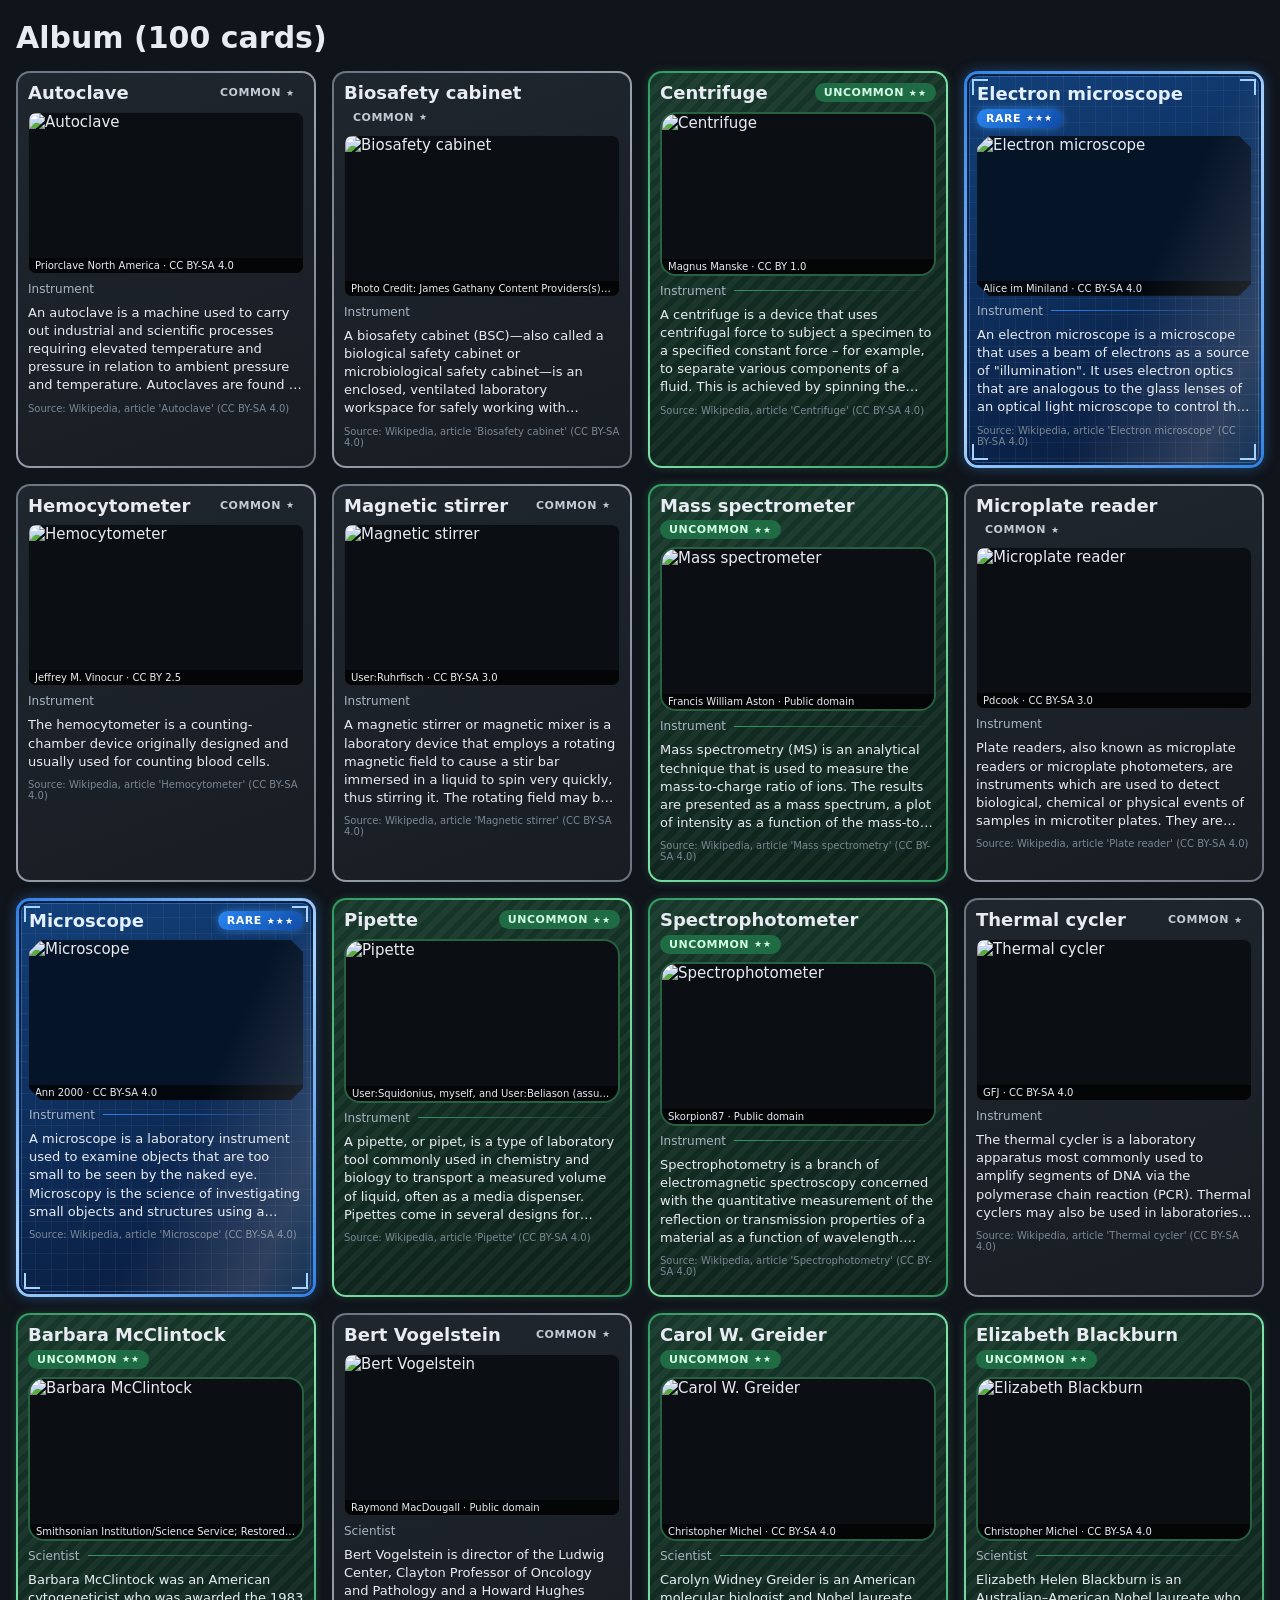
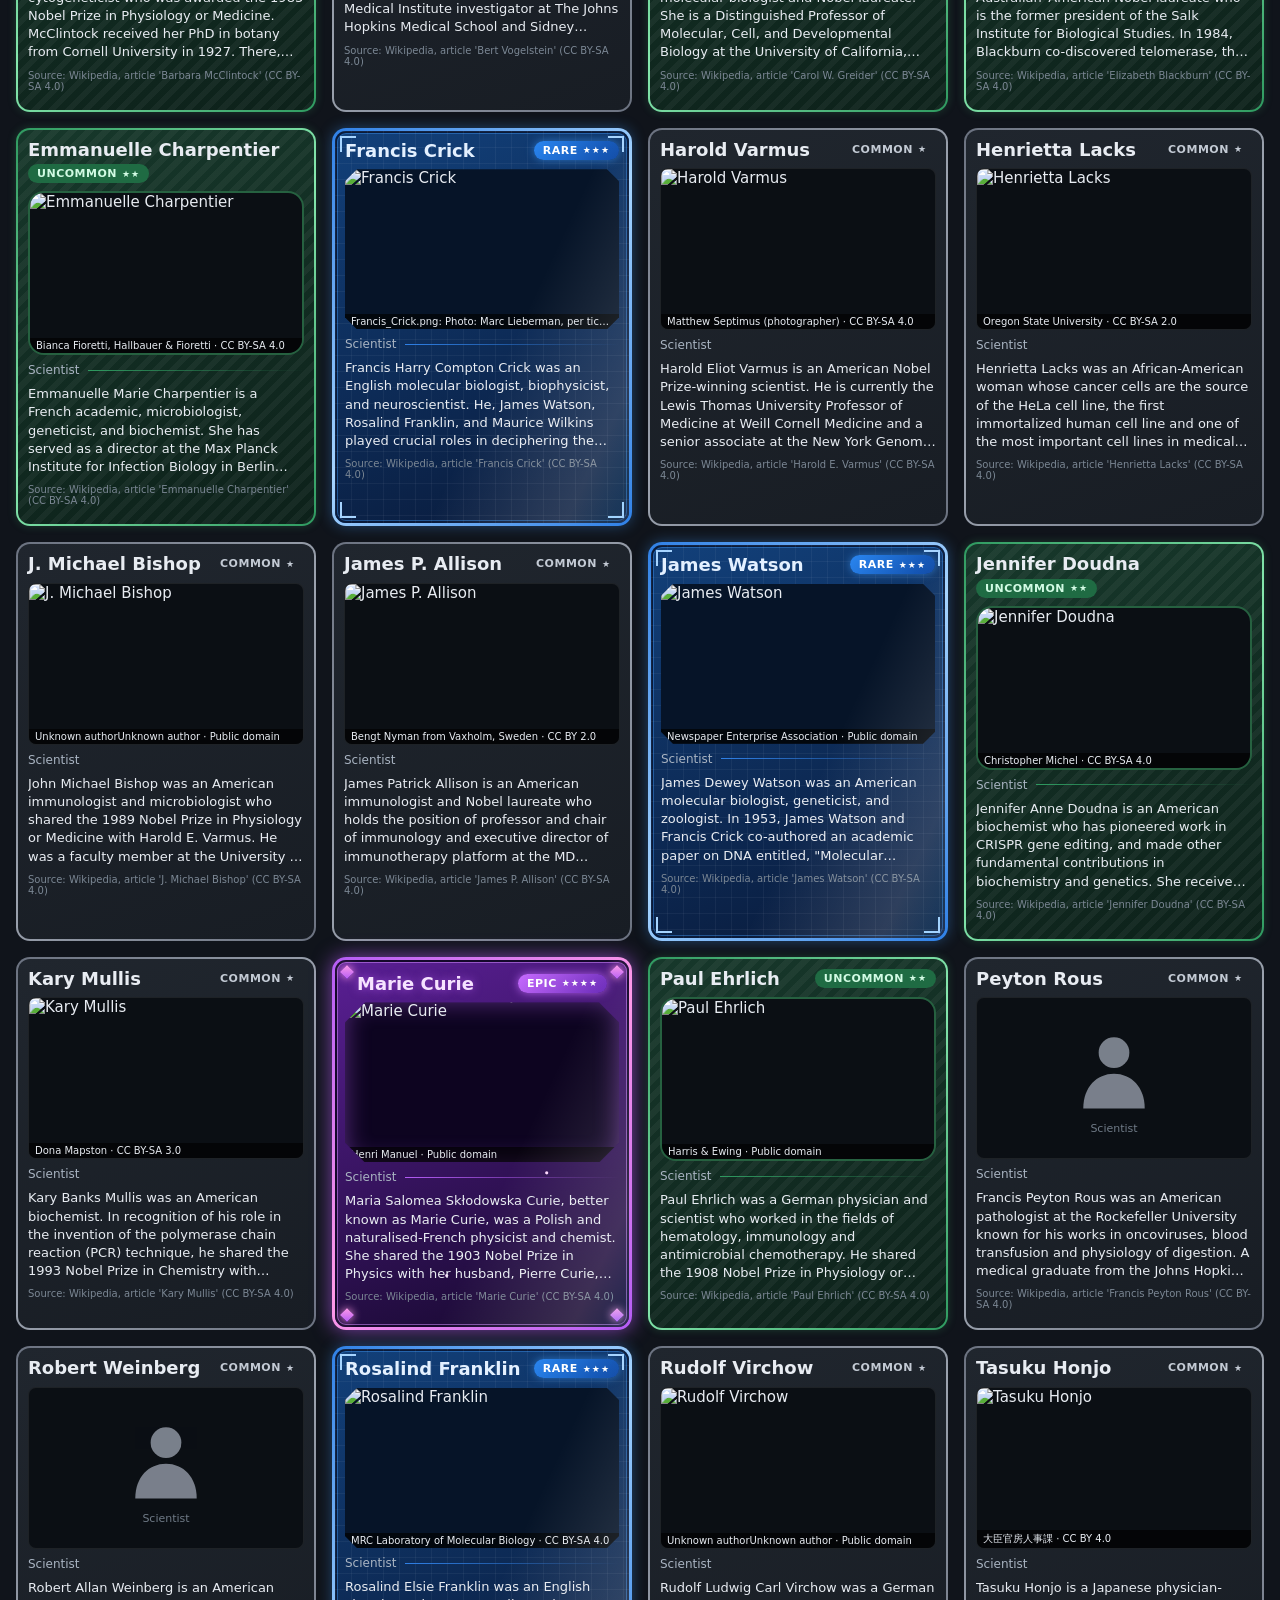
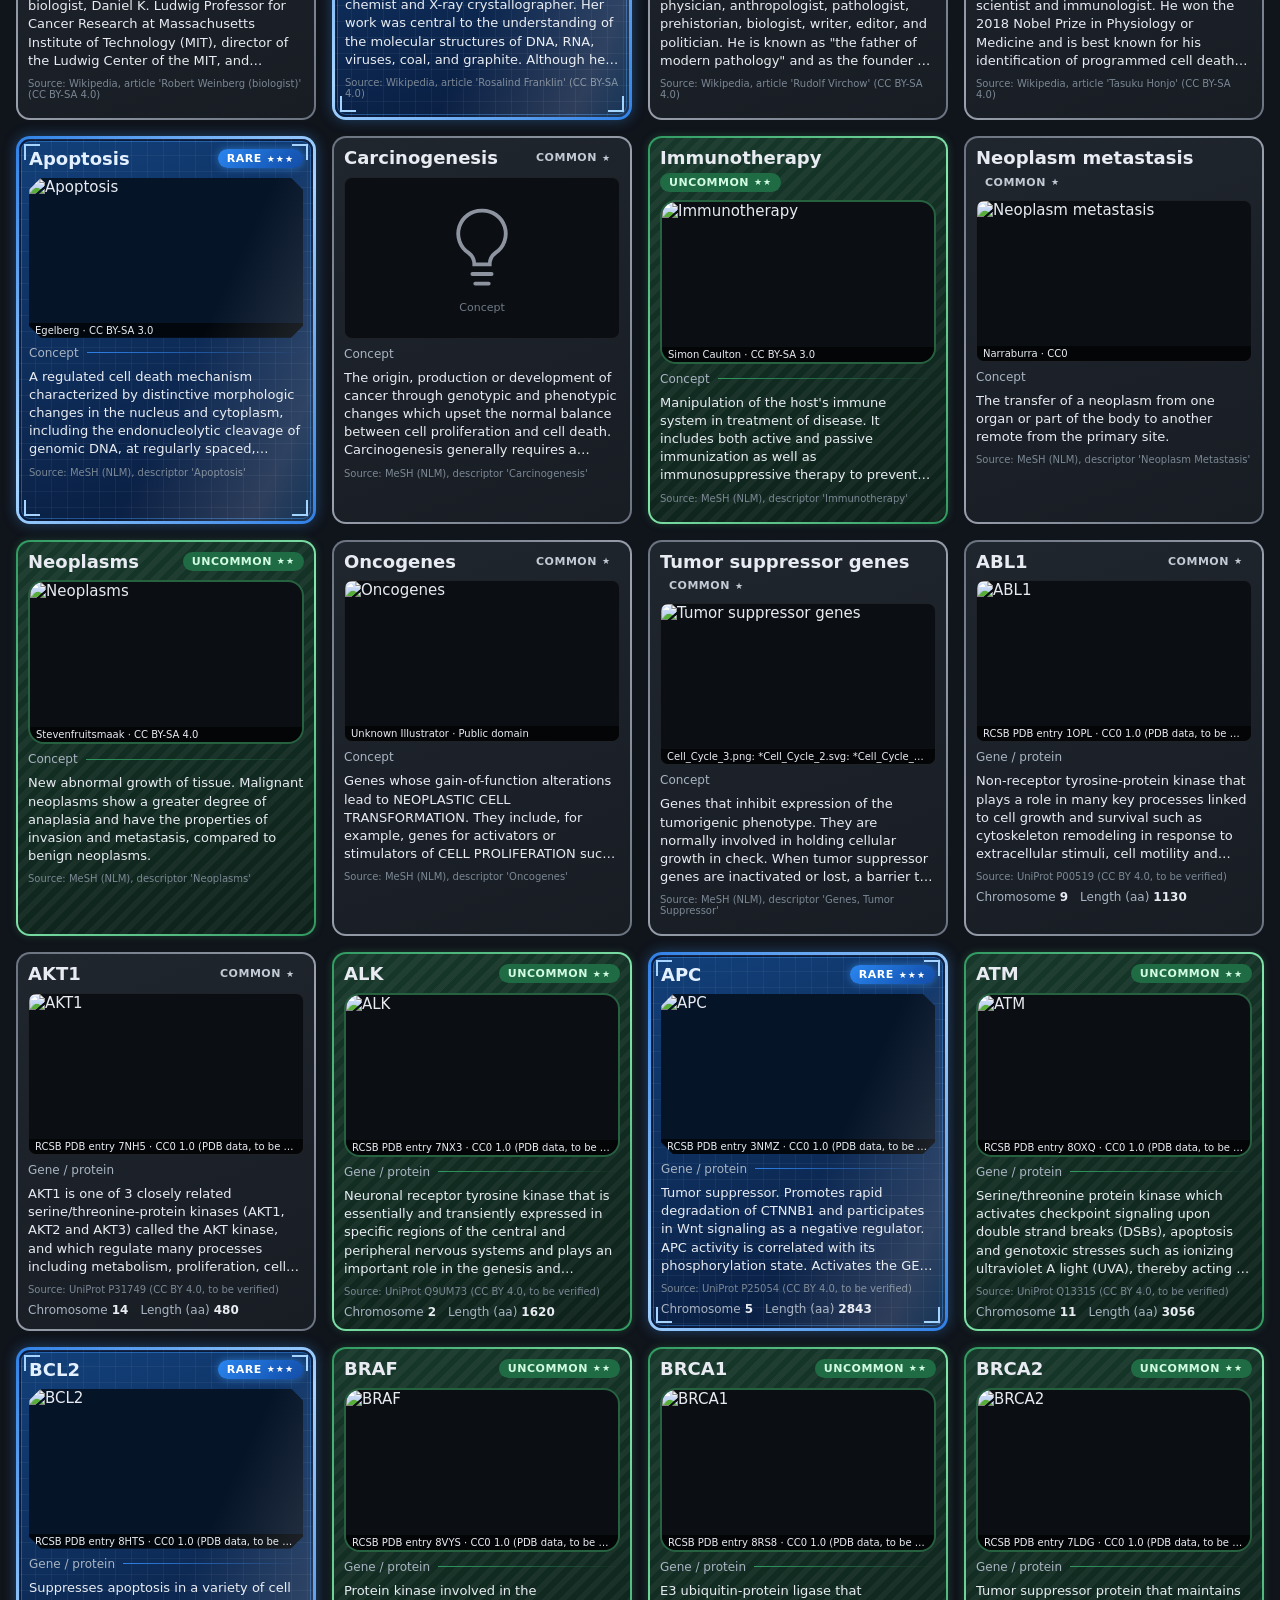
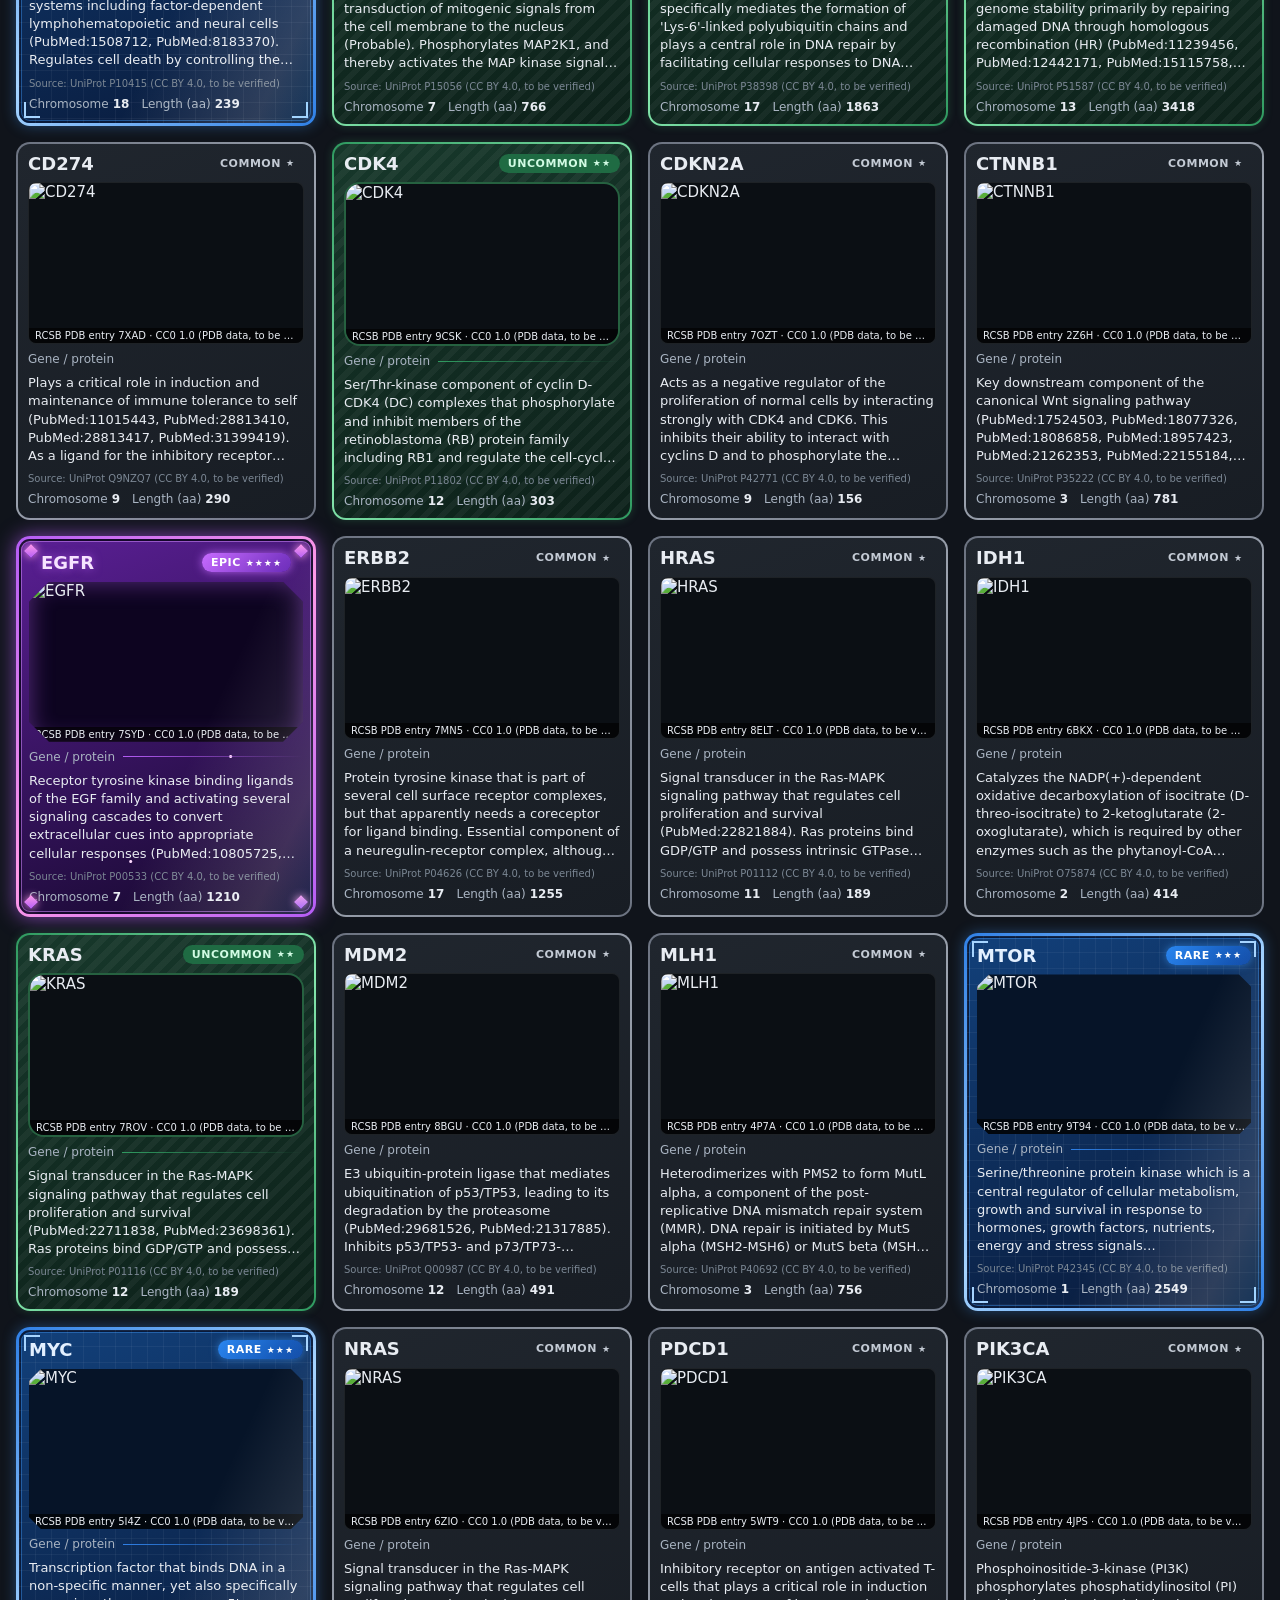
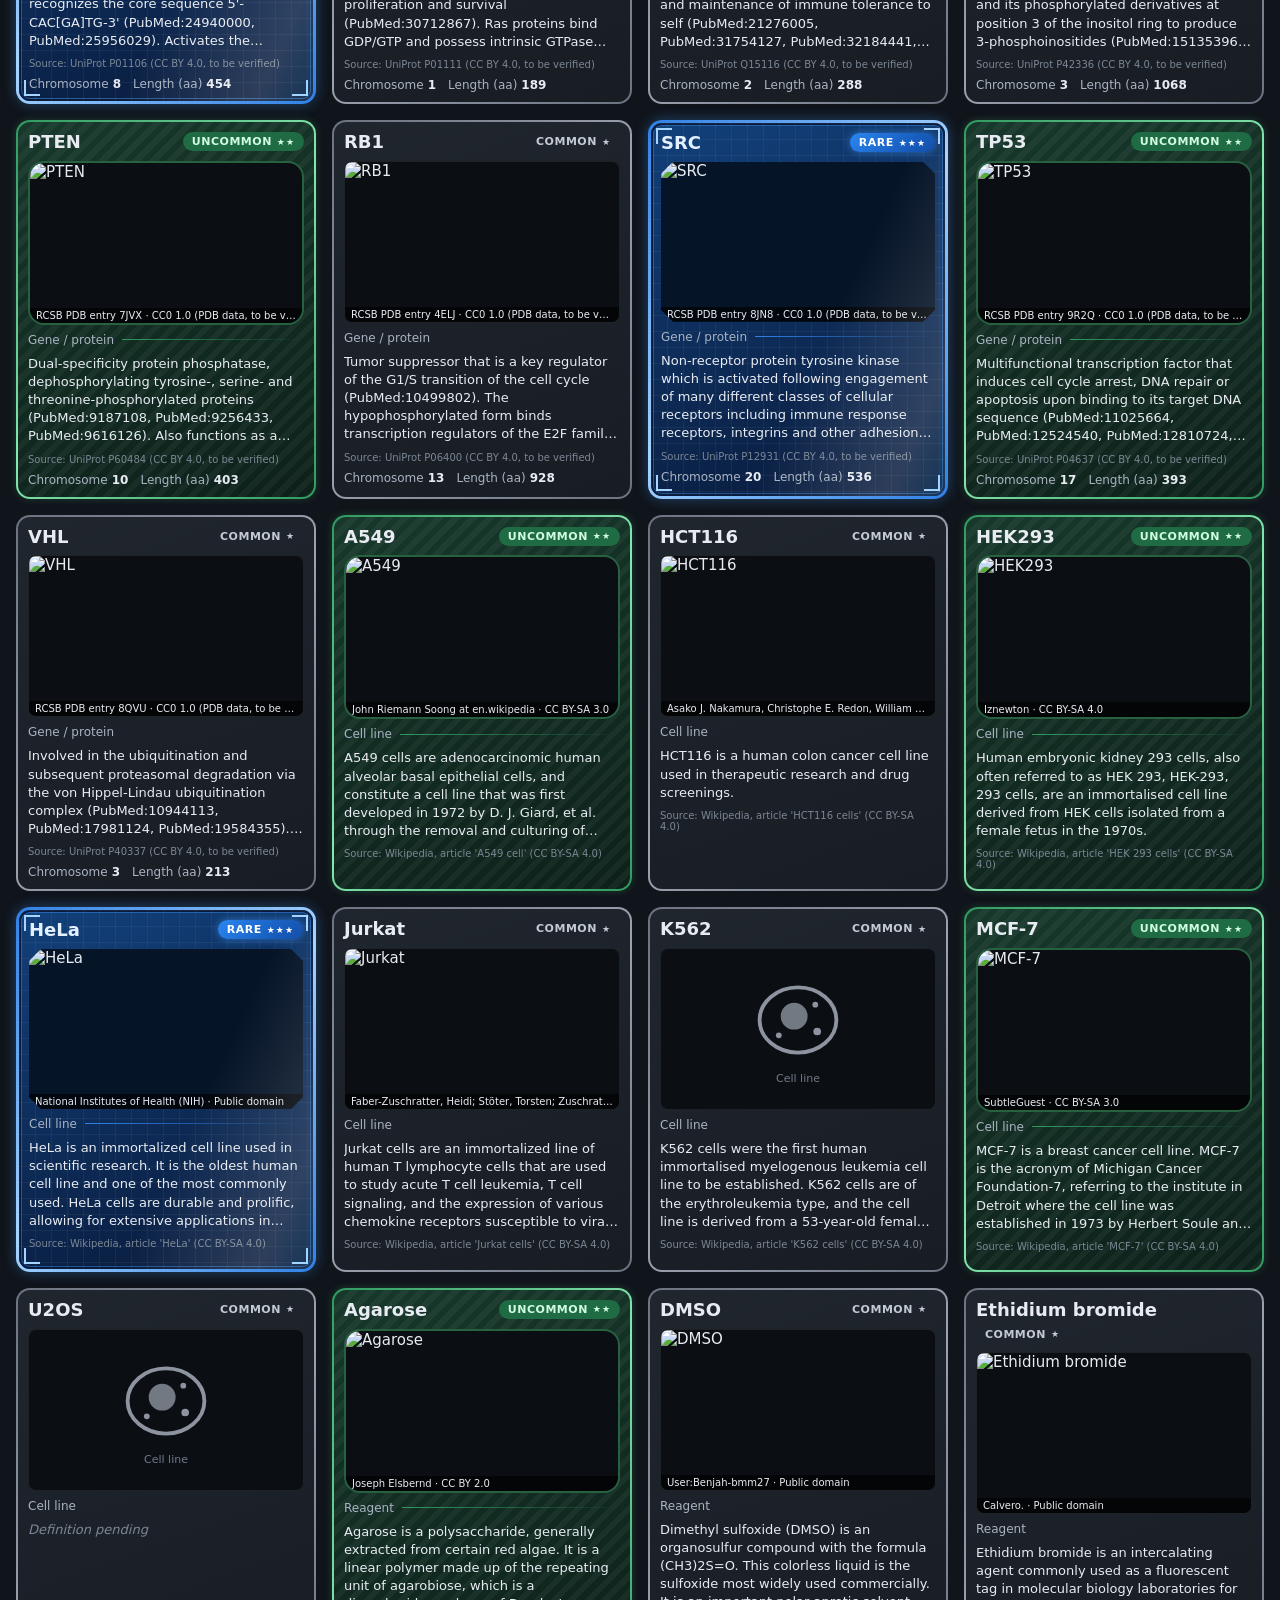
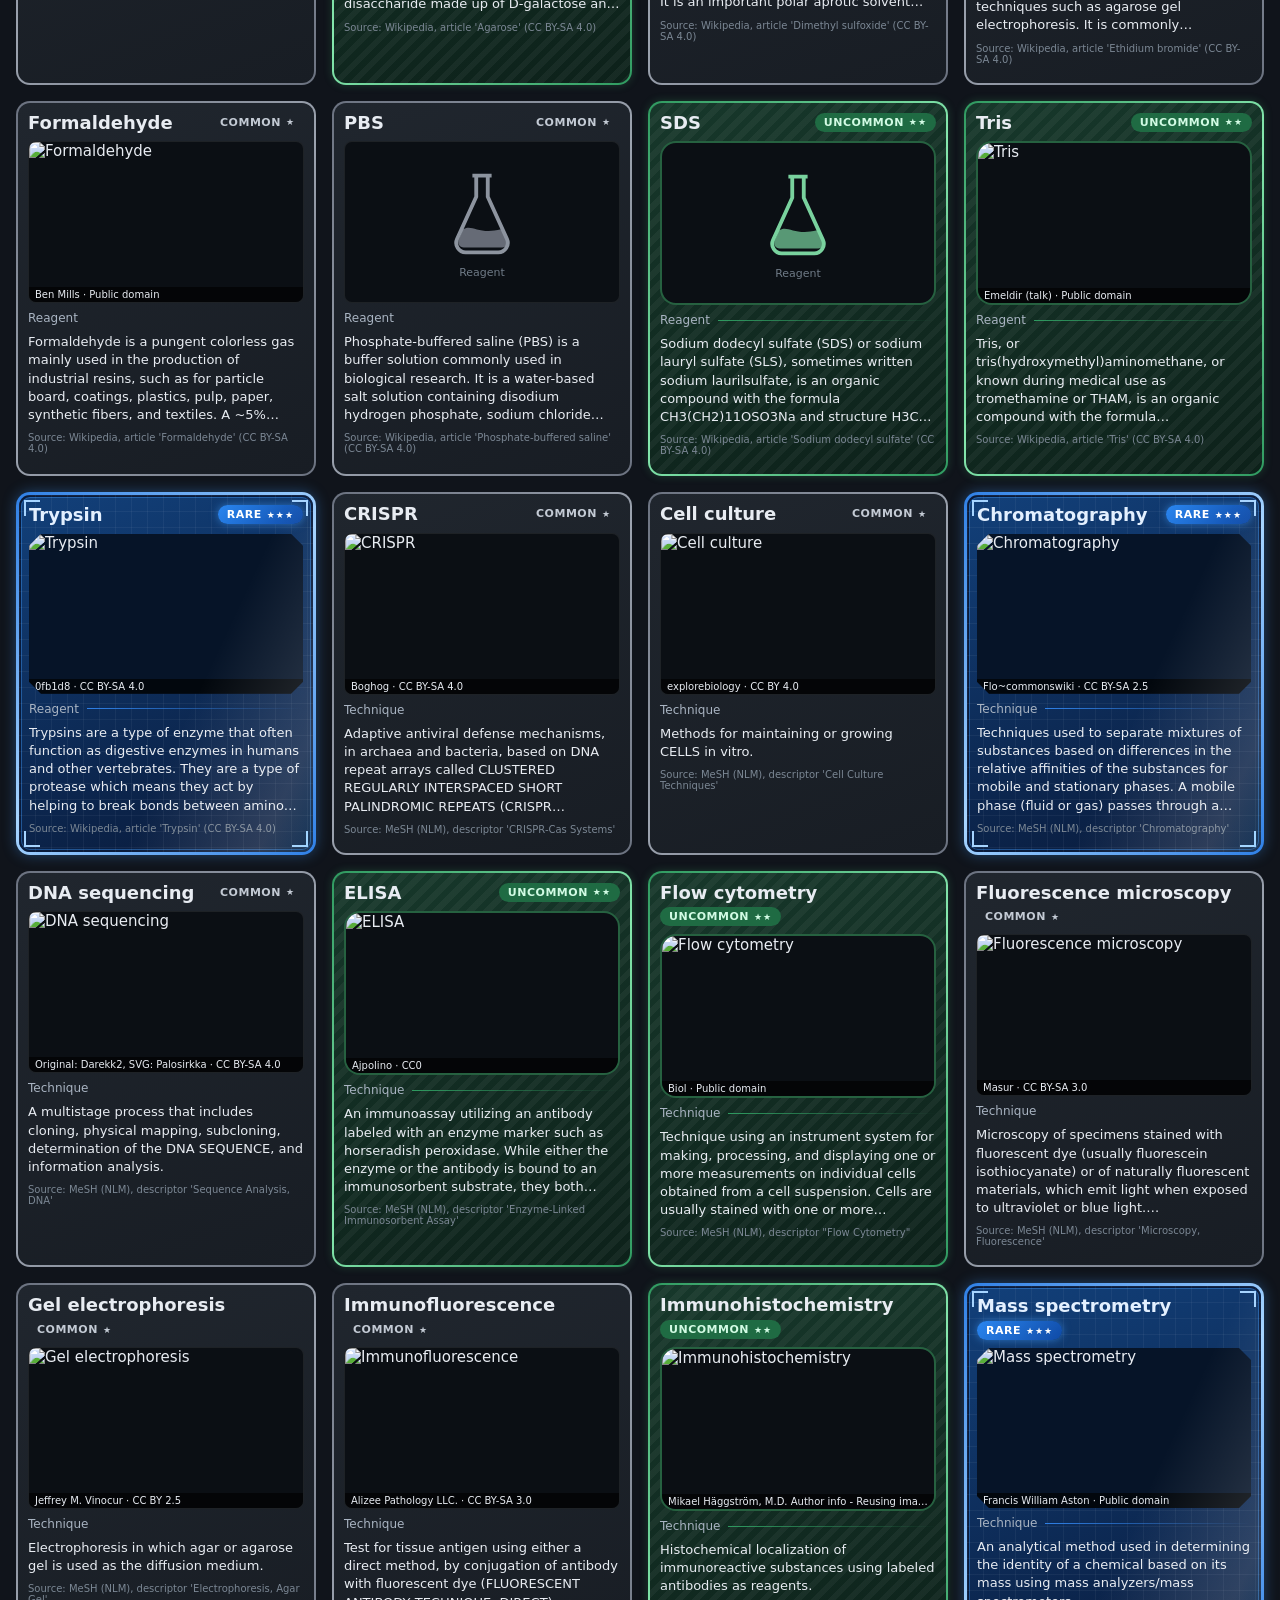
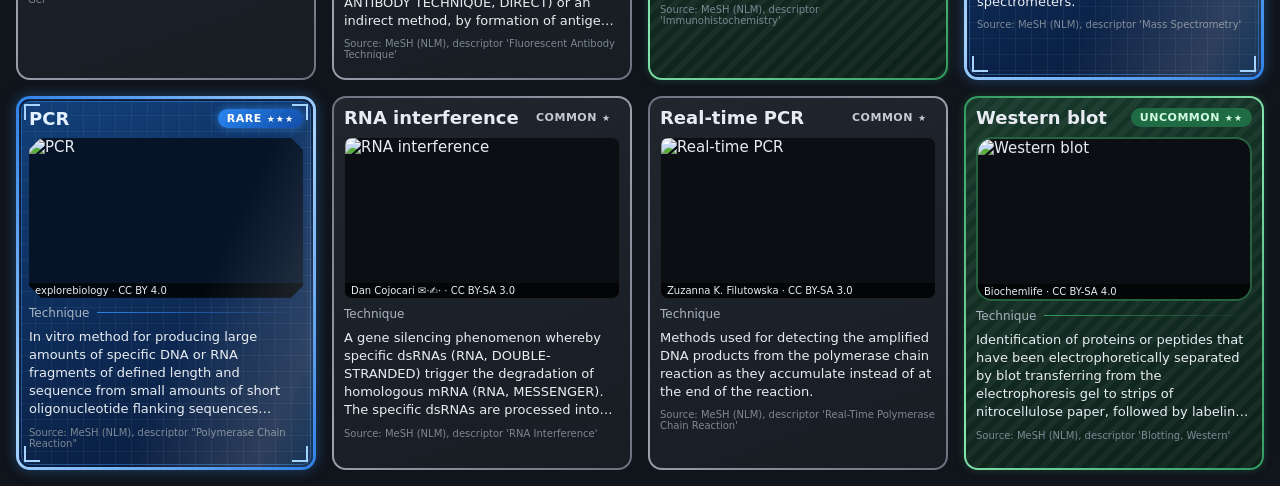
==== commit 424228fc: "Cartes: disseny propi per a cada raresa (fons, marc, imatge, ornaments, insígnia amb estrelles i efe" ====
--- a/web/index.html
+++ b/web/index.html
@@ -1,30 +1,85 @@
 <!doctype html><html lang="en"><meta charset="utf-8"><meta name="viewport" content="width=device-width,initial-scale=1"><title>BIO Album</title><style>body{margin:0;font:15px system-ui,sans-serif;background:#10141b;color:#e8ecf2}
 h1{padding:20px 16px 0;margin:0}.grid{display:grid;grid-template-columns:repeat(auto-fill,minmax(260px,1fr));gap:16px;padding:16px}
-.carta{background:#1a212c;border:3px solid var(--r);border-radius:14px;padding:10px;display:flex;flex-direction:column;gap:8px}
-header{display:flex;justify-content:space-between;align-items:baseline;gap:8px}h2{margin:0;font-size:18px}
-header span{color:var(--r);font-size:12px;font-weight:700;text-transform:uppercase}
-.img{height:160px;background:#0c1016;border-radius:8px;overflow:hidden;position:relative;display:flex}
-.img img{width:100%;height:100%;object-fit:contain}.cred{position:absolute;bottom:0;left:0;right:0;font-size:10px;
-background:#000a;padding:2px 6px;white-space:nowrap;overflow:hidden;text-overflow:ellipsis}
-.sense-img{margin:auto;color:var(--r);display:flex;flex-direction:column;align-items:center;gap:4px;opacity:.9}.sense-img svg{width:96px;height:96px}.sense-img span{font-size:11px;color:#6b7686}.cat{font-size:12px;color:#9aa6b6}.def{margin:0;font-size:13px;line-height:1.4;
-display:-webkit-box;-webkit-line-clamp:5;-webkit-box-orient:vertical;overflow:hidden}.def.buit{color:#6b7686;font-style:italic}
-.font{margin:0;font-size:10px;color:#6b7686}.stats{list-style:none;margin:0;padding:0;display:flex;gap:12px;font-size:12px}
-.stats span{color:#9aa6b6;margin-right:4px}
-.carta{position:relative;overflow:hidden}
-.carta[data-r=rara]::after,.carta[data-r=epica]::after,.carta[data-r=llegendaria]::after{content:"";position:absolute;inset:0;pointer-events:none;
-background:linear-gradient(115deg,transparent 30%,#ffffff22 45%,#7fd6ff22 50%,#ff9ae822 55%,transparent 70%);background-size:250% 100%;animation:holo 4s linear infinite}
-.carta[data-r=llegendaria]::after{background-image:linear-gradient(115deg,transparent 25%,#ffe27a44 45%,#fff6 50%,#ffb84a44 55%,transparent 75%);animation-duration:2.6s}
+/* Cartes: cada raresa té el seu propi disseny (fons, marc, forma de la imatge, ornaments i insígnia), no només el color del marc. */
+.carta{--bw:3px;--bgA:#20262e;--bgB:#181d24;--fr1:#6b7280;--fr2:#9ca3af;--glow:none;
+ position:relative;overflow:hidden;display:flex;flex-direction:column;gap:8px;padding:10px;border-radius:14px;border:var(--bw) solid transparent;
+ background:linear-gradient(160deg,var(--bgA),var(--bgB)) padding-box,linear-gradient(135deg,var(--fr1),var(--fr2),var(--fr1)) border-box;box-shadow:var(--glow);color:#e8ecf2}
+.carta>*:not(.orn){position:relative;z-index:1}
+.carta::before{content:"";position:absolute;inset:0;pointer-events:none;z-index:0}
+header{display:flex;flex-wrap:wrap;justify-content:space-between;align-items:flex-start;gap:4px 8px}
+h2{margin:0;font-size:18px;line-height:1.15;flex:1 1 auto;min-width:0;overflow-wrap:break-word}
+.rb{flex:0 0 auto;display:inline-flex;align-items:center;gap:5px;font-size:11px;font-weight:800;text-transform:uppercase;letter-spacing:.5px;padding:3px 9px;border-radius:999px;color:#c3cad4;white-space:nowrap}
+.rb b{font-size:9px;letter-spacing:1px;font-weight:700}
+.img{height:160px;background:#0b0f14;overflow:hidden;position:relative;display:flex;border-radius:8px;border:1px solid #ffffff14}
+.img img{width:100%;height:100%;object-fit:contain}
+.cred{position:absolute;bottom:0;left:0;right:0;font-size:10px;background:#000a;padding:2px 6px;white-space:nowrap;overflow:hidden;text-overflow:ellipsis}
+.sense-img{margin:auto;color:var(--fr2);display:flex;flex-direction:column;align-items:center;gap:4px;opacity:.9}.sense-img svg{width:96px;height:96px}.sense-img span{font-size:11px;color:#7b8794}
+.cat{display:flex;align-items:center;gap:8px;font-size:12px;color:#a9b4c2}
+.def{margin:0;font-size:13px;line-height:1.4;display:-webkit-box;-webkit-line-clamp:5;-webkit-box-orient:vertical;overflow:hidden}.def.buit{color:#7b8794;font-style:italic}
+.font{margin:0;font-size:10px;color:#7b8794}.stats{list-style:none;margin:0;padding:0;display:flex;gap:12px;font-size:12px}.stats span{color:#a9b4c2;margin-right:4px}
+.orn{position:absolute;z-index:2;width:14px;height:14px;display:none;pointer-events:none}
+.orn.tl{top:5px;left:5px}.orn.tr{top:5px;right:5px}.orn.bl{bottom:5px;left:5px}.orn.br{bottom:5px;right:5px}
+
+/* COMUNA: pla i sobri */
+.carta[data-r=comuna]{--bw:2px}
+
+/* POC COMUNA: verd, ratlles diagonals, imatge arrodonida */
+.carta[data-r=poc_comuna]{--bgA:#17382b;--bgB:#0d211a;--fr1:#2f9a60;--fr2:#86e8ae;--bw:2px;--glow:0 0 8px #3fa96844}
+.carta[data-r=poc_comuna]::before{background:repeating-linear-gradient(135deg,#ffffff0b 0 6px,transparent 6px 12px)}
+.carta[data-r=poc_comuna] .rb{background:#1f6b43;color:#d2fbe4}
+.carta[data-r=poc_comuna] .img{border-radius:16px;border:2px solid #3fa96888}
+.carta[data-r=poc_comuna] .cat::after,.carta[data-r=rara] .cat::after,.carta[data-r=epica] .cat::after,.carta[data-r=llegendaria] .cat::after{content:"";flex:1;height:1px;background:linear-gradient(90deg,var(--fr1),transparent)}
+
+/* RARA: blau metàl·lic, doble marc, graella, imatge amb cantonades tallades, claudàtors a les cantonades */
+.carta[data-r=rara]{--bgA:#12407a;--bgB:#091a3a;--fr1:#2f80e6;--fr2:#a6d4ff;--glow:0 0 14px #3b8ee866,inset 0 0 0 2px #091a3a,inset 0 0 0 3px #3b8ee877}
+.carta[data-r=rara]::before{background:linear-gradient(#ffffff0c 1px,transparent 1px) 0 0/16px 16px,linear-gradient(90deg,#ffffff0c 1px,transparent 1px) 0 0/16px 16px}
+.carta[data-r=rara] .rb{background:linear-gradient(135deg,#2a86f0,#0f4aa6);color:#fff;box-shadow:0 0 8px #3b8ee8aa}
+.carta[data-r=rara] h2{color:#e3f0ff}
+.carta[data-r=rara] .img{border:0;background:#061428;clip-path:polygon(12px 0,calc(100% - 12px) 0,100% 12px,100% calc(100% - 12px),calc(100% - 12px) 100%,12px 100%,0 calc(100% - 12px),0 12px)}
+.carta[data-r=rara] .orn{display:block;border:2px solid #a6d4ff}
+.carta[data-r=rara] .orn.tl{border-right:0;border-bottom:0}.carta[data-r=rara] .orn.tr{border-left:0;border-bottom:0}
+.carta[data-r=rara] .orn.bl{border-right:0;border-top:0}.carta[data-r=rara] .orn.br{border-left:0;border-top:0}
+
+/* ÈPICA: lila-magenta, purpurina, brillantor, imatge octogonal, diamants a les cantonades */
+.carta[data-r=epica]{--bgA:#5a1f94;--bgB:#14082b;--fr1:#b45cf5;--fr2:#ff9ae8;--glow:0 0 20px #b45cf5aa,inset 0 0 0 2px #14082b,inset 0 0 0 3px #d28bff88}
+.carta[data-r=epica]::before{background:radial-gradient(circle at 18% 28%,#fff 0 1px,transparent 2px),radial-gradient(circle at 72% 58%,#ffd9ff 0 1px,transparent 2px),radial-gradient(circle at 88% 18%,#fff 0 1.5px,transparent 2.5px),radial-gradient(circle at 38% 86%,#ffd9ff 0 1px,transparent 2px),radial-gradient(circle at 60% 12%,#fff 0 1px,transparent 2px);animation:twinkle 2.4s ease-in-out infinite alternate}
+@keyframes twinkle{from{opacity:.25}to{opacity:.95}}
+.carta[data-r=epica] .rb{background:linear-gradient(135deg,#c76bff,#6a2bb8);color:#fff;box-shadow:0 0 10px #c76bffcc}
+.carta[data-r=epica] h2{color:#f6e3ff;text-shadow:0 0 10px #c76bff99}
+.carta[data-r=epica] .img{border:0;background:#0d0420;box-shadow:inset 0 0 24px #b45cf577;clip-path:polygon(20px 0,calc(100% - 20px) 0,100% 20px,100% calc(100% - 20px),calc(100% - 20px) 100%,20px 100%,0 calc(100% - 20px),0 20px)}
+.carta[data-r=epica] .orn{display:block;width:10px;height:10px;transform:rotate(45deg);background:linear-gradient(135deg,#ff9ae8,#b45cf5);box-shadow:0 0 8px #ff9ae8}
+.carta[data-r=epica] .orn.tl{top:7px;left:7px}.carta[data-r=epica] .orn.tr{top:7px;right:7px}.carta[data-r=epica] .orn.bl{bottom:7px;left:7px}.carta[data-r=epica] .orn.br{bottom:7px;right:7px}
+
+/* LLEGENDÀRIA: or, raigs giratoris, imatge en arc, estrelles a les cantonades, títol daurat */
+.carta[data-r=llegendaria]{--bw:4px;--bgA:#7d5608;--bgB:#241601;--fr1:#fff1a8;--fr2:#c78a0e;--glow:0 0 26px #ffb300cc,inset 0 0 0 2px #241601,inset 0 0 0 3px #ffe27acc}
+.carta[data-r=llegendaria]::before{inset:-70%;background:repeating-conic-gradient(from 0deg at 50% 50%,#ffe27a30 0 7deg,transparent 7deg 14deg);animation:spin 40s linear infinite}
+@keyframes spin{to{transform:rotate(360deg)}}
+.carta[data-r=llegendaria] .rb{background:linear-gradient(135deg,#fff1a8,#e0a21a);color:#3a2500;box-shadow:0 0 12px #ffd54aaa}
+.carta[data-r=llegendaria] h2{background:linear-gradient(180deg,#fff7c9,#ffc83a);-webkit-background-clip:text;background-clip:text;color:transparent;text-shadow:none;filter:drop-shadow(0 1px 3px #000a)}
+.carta[data-r=llegendaria] .img{border:2px solid #ffe27a;border-radius:50% 50% 10px 10px/26% 26% 10px 10px;background:radial-gradient(circle at 50% 30%,#4a3205,#120b01);box-shadow:inset 0 0 22px #ffb30088}
+.carta[data-r=llegendaria] .orn{display:block;width:16px;height:16px;background:#ffe27a;clip-path:polygon(50% 0,61% 35%,98% 35%,68% 57%,79% 91%,50% 70%,21% 91%,32% 57%,2% 35%,39% 35%);filter:drop-shadow(0 0 4px #ffb300)}
+.carta[data-r=llegendaria] .def{color:#fff4d4}
+
+/* les cantonades ornamentades deixen espai al títol */
+.carta[data-r=epica] header,.carta[data-r=llegendaria] header{padding:0 12px}
+.carta[data-r=epica],.carta[data-r=llegendaria]{padding-top:14px}
+
+/* brillantor holo (rara o millor) */
+.carta[data-r=rara]::after,.carta[data-r=epica]::after,.carta[data-r=llegendaria]::after{content:"";position:absolute;inset:0;pointer-events:none;z-index:3;
+ background:linear-gradient(115deg,transparent 30%,#ffffff26 45%,#7fd6ff26 50%,#ff9ae826 55%,transparent 70%);background-size:250% 100%;animation:holo 4s linear infinite}
+.carta[data-r=llegendaria]::after{background-image:linear-gradient(115deg,transparent 25%,#ffe27a55 45%,#fff7 50%,#ffb84a55 55%,transparent 75%);animation-duration:2.6s}
 @keyframes holo{from{background-position:150% 0}to{background-position:-150% 0}}
-@media(prefers-reduced-motion:reduce){.carta::after{animation:none!important}}</style><h1>Album (100 cards)</h1><div class="grid"><article class="carta" data-r="comuna" style="--r:#8a8f98"><header><h2>Autoclave</h2><span>Common</span></header><div class="img"><img src="https://upload.wikimedia.org/wikipedia/commons/e/eb/Rectangular-medical-autoclave-cutaway.jpg?utm_source=commons.wikimedia.org&amp;utm_campaign=imageinfo&amp;utm_content=thumbnail_unscaled" alt="Autoclave" loading="lazy"><div class="cred">Priorclave North America · CC BY-SA 4.0</div></div><div class="cat">Instrument</div><p class="def">An autoclave is a machine used to carry out industrial and scientific processes requiring elevated temperature and pressure in relation to ambient pressure and temperature. Autoclaves are found in many medical settings, laboratories, and other places that need to ensure the sterility of an object.</p><p class="font">Source: Wikipedia, article &#x27;Autoclave&#x27; (CC BY-SA 4.0)</p><ul class="stats"></ul></article><article class="carta" data-r="comuna" style="--r:#8a8f98"><header><h2>Biosafety cabinet</h2><span>Common</span></header><div class="img"><img src="https://thumb.wikimedia.org/wikipedia/commons/thumb/8/86/Influenza_virus_research.jpg/960px-Influenza_virus_research.jpg?utm_source=commons.wikimedia.org&amp;utm_campaign=imageinfo&amp;utm_content=thumbnail" alt="Biosafety cabinet" loading="lazy"><div class="cred">Photo Credit: James Gathany
-Content Providers(s): CDC · Public domain</div></div><div class="cat">Instrument</div><p class="def">A biosafety cabinet (BSC)—also called a biological safety cabinet or microbiological safety cabinet—is an enclosed, ventilated laboratory workspace for safely working with materials contaminated with pathogens requiring a defined biosafety level. Several different types of BSC exist, differentiated by the degree of biocontainment they provide. BSCs first became commercially available in 1950.</p><p class="font">Source: Wikipedia, article &#x27;Biosafety cabinet&#x27; (CC BY-SA 4.0)</p><ul class="stats"></ul></article><article class="carta" data-r="poc_comuna" style="--r:#3f9b5c"><header><h2>Centrifuge</h2><span>Uncommon</span></header><div class="img"><img src="https://thumb.wikimedia.org/wikipedia/commons/thumb/0/0d/Tabletop_centrifuge.jpg/960px-Tabletop_centrifuge.jpg?utm_source=commons.wikimedia.org&amp;utm_campaign=imageinfo&amp;utm_content=thumbnail" alt="Centrifuge" loading="lazy"><div class="cred">Magnus Manske · CC BY 1.0</div></div><div class="cat">Instrument</div><p class="def">A centrifuge is a device that uses centrifugal force to subject a specimen to a specified constant force – for example, to separate various components of a fluid. This is achieved by spinning the fluid at high speed within a container, thereby separating fluids of different densities or liquids from solids. It works by causing denser substances and particles to move outward in the radial direction. At the same time, objects that are less dense are displaced and moved to the centre. In a laboratory centrifuge that uses sample tubes, the radial acceleration causes denser particles to settle to the bottom of the tube, while low-density substances rise to the top. A centrifuge can be a very effective filter that separates contaminants from the main body of fluid.</p><p class="font">Source: Wikipedia, article &#x27;Centrifuge&#x27; (CC BY-SA 4.0)</p><ul class="stats"></ul></article><article class="carta" data-r="rara" style="--r:#2f7fd1"><header><h2>Electron microscope</h2><span>Rare</span></header><div class="img"><img src="https://thumb.wikimedia.org/wikipedia/commons/thumb/1/17/TITAN.jpg/960px-TITAN.jpg?utm_source=commons.wikimedia.org&amp;utm_campaign=imageinfo&amp;utm_content=thumbnail" alt="Electron microscope" loading="lazy"><div class="cred">Alice im Miniland · CC BY-SA 4.0</div></div><div class="cat">Instrument</div><p class="def">An electron microscope is a microscope that uses a beam of electrons as a source of &quot;illumination&quot;. It uses electron optics that are analogous to the glass lenses of an optical light microscope to control the electron beam, for instance focusing it to produce magnified images or electron diffraction patterns. As the wavelength of an electron can be more than 100,000 times smaller than that of visible light, electron microscopes have a much higher resolution of about 0.1 nm, which compares to about 200 nm for light microscopes. Electron microscope may refer to:Transmission electron microscope (TEM) where swift electrons go through a thin sample
+@media(prefers-reduced-motion:reduce){.carta::before,.carta::after{animation:none!important}}
+</style><h1>Album (100 cards)</h1><div class="grid"><article class="carta" data-r="comuna" style="--r:#8a8f98"><i class="orn tl"></i><i class="orn tr"></i><i class="orn bl"></i><i class="orn br"></i><header><h2>Autoclave</h2><span class="rb">Common<b>★</b></span></header><div class="img"><img src="https://upload.wikimedia.org/wikipedia/commons/e/eb/Rectangular-medical-autoclave-cutaway.jpg?utm_source=commons.wikimedia.org&amp;utm_campaign=imageinfo&amp;utm_content=thumbnail_unscaled" alt="Autoclave" loading="lazy"><div class="cred">Priorclave North America · CC BY-SA 4.0</div></div><div class="cat">Instrument</div><p class="def">An autoclave is a machine used to carry out industrial and scientific processes requiring elevated temperature and pressure in relation to ambient pressure and temperature. Autoclaves are found in many medical settings, laboratories, and other places that need to ensure the sterility of an object.</p><p class="font">Source: Wikipedia, article &#x27;Autoclave&#x27; (CC BY-SA 4.0)</p><ul class="stats"></ul></article><article class="carta" data-r="comuna" style="--r:#8a8f98"><i class="orn tl"></i><i class="orn tr"></i><i class="orn bl"></i><i class="orn br"></i><header><h2>Biosafety cabinet</h2><span class="rb">Common<b>★</b></span></header><div class="img"><img src="https://thumb.wikimedia.org/wikipedia/commons/thumb/8/86/Influenza_virus_research.jpg/960px-Influenza_virus_research.jpg?utm_source=commons.wikimedia.org&amp;utm_campaign=imageinfo&amp;utm_content=thumbnail" alt="Biosafety cabinet" loading="lazy"><div class="cred">Photo Credit: James Gathany
+Content Providers(s): CDC · Public domain</div></div><div class="cat">Instrument</div><p class="def">A biosafety cabinet (BSC)—also called a biological safety cabinet or microbiological safety cabinet—is an enclosed, ventilated laboratory workspace for safely working with materials contaminated with pathogens requiring a defined biosafety level. Several different types of BSC exist, differentiated by the degree of biocontainment they provide. BSCs first became commercially available in 1950.</p><p class="font">Source: Wikipedia, article &#x27;Biosafety cabinet&#x27; (CC BY-SA 4.0)</p><ul class="stats"></ul></article><article class="carta" data-r="poc_comuna" style="--r:#3f9b5c"><i class="orn tl"></i><i class="orn tr"></i><i class="orn bl"></i><i class="orn br"></i><header><h2>Centrifuge</h2><span class="rb">Uncommon<b>★★</b></span></header><div class="img"><img src="https://thumb.wikimedia.org/wikipedia/commons/thumb/0/0d/Tabletop_centrifuge.jpg/960px-Tabletop_centrifuge.jpg?utm_source=commons.wikimedia.org&amp;utm_campaign=imageinfo&amp;utm_content=thumbnail" alt="Centrifuge" loading="lazy"><div class="cred">Magnus Manske · CC BY 1.0</div></div><div class="cat">Instrument</div><p class="def">A centrifuge is a device that uses centrifugal force to subject a specimen to a specified constant force – for example, to separate various components of a fluid. This is achieved by spinning the fluid at high speed within a container, thereby separating fluids of different densities or liquids from solids. It works by causing denser substances and particles to move outward in the radial direction. At the same time, objects that are less dense are displaced and moved to the centre. In a laboratory centrifuge that uses sample tubes, the radial acceleration causes denser particles to settle to the bottom of the tube, while low-density substances rise to the top. A centrifuge can be a very effective filter that separates contaminants from the main body of fluid.</p><p class="font">Source: Wikipedia, article &#x27;Centrifuge&#x27; (CC BY-SA 4.0)</p><ul class="stats"></ul></article><article class="carta" data-r="rara" style="--r:#2f7fd1"><i class="orn tl"></i><i class="orn tr"></i><i class="orn bl"></i><i class="orn br"></i><header><h2>Electron microscope</h2><span class="rb">Rare<b>★★★</b></span></header><div class="img"><img src="https://thumb.wikimedia.org/wikipedia/commons/thumb/1/17/TITAN.jpg/960px-TITAN.jpg?utm_source=commons.wikimedia.org&amp;utm_campaign=imageinfo&amp;utm_content=thumbnail" alt="Electron microscope" loading="lazy"><div class="cred">Alice im Miniland · CC BY-SA 4.0</div></div><div class="cat">Instrument</div><p class="def">An electron microscope is a microscope that uses a beam of electrons as a source of &quot;illumination&quot;. It uses electron optics that are analogous to the glass lenses of an optical light microscope to control the electron beam, for instance focusing it to produce magnified images or electron diffraction patterns. As the wavelength of an electron can be more than 100,000 times smaller than that of visible light, electron microscopes have a much higher resolution of about 0.1 nm, which compares to about 200 nm for light microscopes. Electron microscope may refer to:Transmission electron microscope (TEM) where swift electrons go through a thin sample
 Scanning transmission electron microscope (STEM) which is similar to TEM with a scanned electron probe
 Scanning electron microscope (SEM) which is similar to STEM, but with thick samples
 Electron microprobe similar to a SEM, but more for chemical analysis
 Low-energy electron microscope (LEEM), used to image surfaces
-Photoemission electron microscope (PEEM) which is similar to LEEM using electrons emitted from surfaces by photons</p><p class="font">Source: Wikipedia, article &#x27;Electron microscope&#x27; (CC BY-SA 4.0)</p><ul class="stats"></ul></article><article class="carta" data-r="comuna" style="--r:#8a8f98"><header><h2>Hemocytometer</h2><span>Common</span></header><div class="img"><img src="https://thumb.wikimedia.org/wikipedia/commons/thumb/1/18/Hemocytometer_with_gloved_hand.JPG/960px-Hemocytometer_with_gloved_hand.JPG?utm_source=commons.wikimedia.org&amp;utm_campaign=imageinfo&amp;utm_content=thumbnail" alt="Hemocytometer" loading="lazy"><div class="cred">Jeffrey M. Vinocur · CC BY 2.5</div></div><div class="cat">Instrument</div><p class="def">The hemocytometer is a counting-chamber device originally designed and usually used for counting blood cells.</p><p class="font">Source: Wikipedia, article &#x27;Hemocytometer&#x27; (CC BY-SA 4.0)</p><ul class="stats"></ul></article><article class="carta" data-r="comuna" style="--r:#8a8f98"><header><h2>Magnetic stirrer</h2><span>Common</span></header><div class="img"><img src="https://thumb.wikimedia.org/wikipedia/commons/thumb/3/32/Magnetic_Stirrer.JPG/960px-Magnetic_Stirrer.JPG?utm_source=commons.wikimedia.org&amp;utm_campaign=imageinfo&amp;utm_content=thumbnail" alt="Magnetic stirrer" loading="lazy"><div class="cred">User:Ruhrfisch · CC BY-SA 3.0</div></div><div class="cat">Instrument</div><p class="def">A magnetic stirrer or magnetic mixer is a laboratory device that employs a rotating magnetic field to cause a stir bar immersed in a liquid to spin very quickly, thus stirring it. The rotating field may be created either by a rotating magnet or a set of stationary electromagnets, placed beneath the vessel with the liquid. It is used in chemistry and biology as a convenient way to stir small volumes and where other forms of stirring, such as overhead stirrers and stirring rods, may not be viable.</p><p class="font">Source: Wikipedia, article &#x27;Magnetic stirrer&#x27; (CC BY-SA 4.0)</p><ul class="stats"></ul></article><article class="carta" data-r="poc_comuna" style="--r:#3f9b5c"><header><h2>Mass spectrometer</h2><span>Uncommon</span></header><div class="img"><img src="https://thumb.wikimedia.org/wikipedia/commons/thumb/e/e6/Discovery_of_neon_isotopes.JPG/960px-Discovery_of_neon_isotopes.JPG?utm_source=commons.wikimedia.org&amp;utm_campaign=imageinfo&amp;utm_content=thumbnail" alt="Mass spectrometer" loading="lazy"><div class="cred">Francis William Aston · Public domain</div></div><div class="cat">Instrument</div><p class="def">
-Mass spectrometry (MS) is an analytical technique that is used to measure the mass-to-charge ratio of ions. The results are presented as a mass spectrum, a plot of intensity as a function of the mass-to-charge ratio. These spectra are used to determine the elemental or isotopic signature of a sample, the masses of particles and of molecules, and to elucidate the chemical identity or structure of molecules and other chemical compounds. Mass spectrometry is used in many different fields and is applied to pure samples as well as complex mixtures.</p><p class="font">Source: Wikipedia, article &#x27;Mass spectrometry&#x27; (CC BY-SA 4.0)</p><ul class="stats"></ul></article><article class="carta" data-r="comuna" style="--r:#8a8f98"><header><h2>Microplate reader</h2><span>Common</span></header><div class="img"><img src="https://thumb.wikimedia.org/wikipedia/commons/thumb/6/67/Microplate_reader.jpg/960px-Microplate_reader.jpg?utm_source=commons.wikimedia.org&amp;utm_campaign=imageinfo&amp;utm_content=thumbnail" alt="Microplate reader" loading="lazy"><div class="cred">Pdcook · CC BY-SA 3.0</div></div><div class="cat">Instrument</div><p class="def">Plate readers, also known as microplate readers or microplate photometers, are instruments which are used to detect biological, chemical or physical events of samples in microtiter plates. They are widely used in research, drug discovery, bioassay validation, quality control and manufacturing processes in the pharmaceutical and biotechnological industry and academic organizations. Sample reactions can be assayed in 1-1536 well format microtiter plates. The most common microplate format used in academic research laboratories or clinical diagnostic laboratories is 96-well with a typical reaction volume between 100 and 200 μL per well. Higher density microplates are typically used for screening applications, when throughput and assay cost per sample become critical parameters, with a typical assay volume between 5 and 50 μL per well. Common detection modes for microplate assays are absorbance, fluorescence intensity, luminescence, time-resolved fluorescence, and fluorescence polarization.</p><p class="font">Source: Wikipedia, article &#x27;Plate reader&#x27; (CC BY-SA 4.0)</p><ul class="stats"></ul></article><article class="carta" data-r="rara" style="--r:#2f7fd1"><header><h2>Microscope</h2><span>Rare</span></header><div class="img"><img src="https://thumb.wikimedia.org/wikipedia/commons/thumb/b/b7/Ukrainian_microscope_%28cropped%29.jpg/960px-Ukrainian_microscope_%28cropped%29.jpg?utm_source=commons.wikimedia.org&amp;utm_campaign=imageinfo&amp;utm_content=thumbnail" alt="Microscope" loading="lazy"><div class="cred">Ann 2000 · CC BY-SA 4.0</div></div><div class="cat">Instrument</div><p class="def">A microscope is a laboratory instrument used to examine objects that are too small to be seen by the naked eye. Microscopy is the science of investigating small objects and structures using a microscope. Microscopic means being invisible to the eye unless aided by a microscope.</p><p class="font">Source: Wikipedia, article &#x27;Microscope&#x27; (CC BY-SA 4.0)</p><ul class="stats"></ul></article><article class="carta" data-r="poc_comuna" style="--r:#3f9b5c"><header><h2>Pipette</h2><span>Uncommon</span></header><div class="img"><img src="https://thumb.wikimedia.org/wikipedia/commons/thumb/9/98/Pipette_gallery.jpg/960px-Pipette_gallery.jpg?utm_source=commons.wikimedia.org&amp;utm_campaign=imageinfo&amp;utm_content=thumbnail" alt="Pipette" loading="lazy"><div class="cred">User:Squidonius, myself, and User:Beliason (assumed). · CC BY-SA 4.0</div></div><div class="cat">Instrument</div><p class="def">A pipette, or pipet, is a type of laboratory tool commonly used in chemistry and biology to transport a measured volume of liquid, often as a media dispenser. Pipettes come in several designs for various purposes with differing levels of accuracy and precision, from single piece glass pipettes to more complex adjustable or electronic pipettes. Many pipette types work by creating a partial vacuum above the liquid-holding chamber and selectively releasing this vacuum to draw up and dispense liquid. Measurement accuracy varies greatly depending on the instrument.</p><p class="font">Source: Wikipedia, article &#x27;Pipette&#x27; (CC BY-SA 4.0)</p><ul class="stats"></ul></article><article class="carta" data-r="poc_comuna" style="--r:#3f9b5c"><header><h2>Spectrophotometer</h2><span>Uncommon</span></header><div class="img"><img src="https://thumb.wikimedia.org/wikipedia/commons/thumb/1/10/Spektrofotometri.jpg/960px-Spektrofotometri.jpg?utm_source=commons.wikimedia.org&amp;utm_campaign=imageinfo&amp;utm_content=thumbnail" alt="Spectrophotometer" loading="lazy"><div class="cred">Skorpion87 · Public domain</div></div><div class="cat">Instrument</div><p class="def">Spectrophotometry is a branch of electromagnetic spectroscopy concerned with the quantitative measurement of the reflection or transmission properties of a material as a function of wavelength. Spectrophotometry uses photometers, known as spectrophotometers, that can measure the intensity of a light beam at different wavelengths. Although spectrophotometry is most commonly applied to ultraviolet, visible, and infrared radiation, modern spectrophotometers can interrogate wide swaths of the electromagnetic spectrum, including x-ray, ultraviolet, visible, infrared, or microwave wavelengths.</p><p class="font">Source: Wikipedia, article &#x27;Spectrophotometry&#x27; (CC BY-SA 4.0)</p><ul class="stats"></ul></article><article class="carta" data-r="comuna" style="--r:#8a8f98"><header><h2>Thermal cycler</h2><span>Common</span></header><div class="img"><img src="https://thumb.wikimedia.org/wikipedia/commons/thumb/a/a5/Eppendorf_Mastercycler_Pro_S.jpg/960px-Eppendorf_Mastercycler_Pro_S.jpg?utm_source=commons.wikimedia.org&amp;utm_campaign=imageinfo&amp;utm_content=thumbnail" alt="Thermal cycler" loading="lazy"><div class="cred">GFJ · CC BY-SA 4.0</div></div><div class="cat">Instrument</div><p class="def">The thermal cycler is a laboratory apparatus most commonly used to amplify segments of DNA via the polymerase chain reaction (PCR). Thermal cyclers may also be used in laboratories to facilitate other temperature-sensitive reactions, including restriction enzyme digestion or rapid diagnostics. The device has a thermal block with holes where tubes holding the reaction mixtures can be inserted. The cycler then raises and lowers the temperature of the block in discrete, pre-programmed steps.</p><p class="font">Source: Wikipedia, article &#x27;Thermal cycler&#x27; (CC BY-SA 4.0)</p><ul class="stats"></ul></article><article class="carta" data-r="poc_comuna" style="--r:#3f9b5c"><header><h2>Barbara McClintock</h2><span>Uncommon</span></header><div class="img"><img src="https://thumb.wikimedia.org/wikipedia/commons/thumb/1/14/Barbara_McClintock_%281902-1992%29_shown_in_her_laboratory_in_1947.jpg/960px-Barbara_McClintock_%281902-1992%29_shown_in_her_laboratory_in_1947.jpg?utm_source=commons.wikimedia.org&amp;utm_campaign=imageinfo&amp;utm_content=thumbnail" alt="Barbara McClintock" loading="lazy"><div class="cred">Smithsonian Institution/Science Service; Restored by Adam Cuerden · Public domain</div></div><div class="cat">Scientist</div><p class="def">Barbara McClintock was an American cytogeneticist who was awarded the 1983 Nobel Prize in Physiology or Medicine. McClintock received her PhD in botany from Cornell University in 1927. There, she started her career as the leader of the development of maize cytogenetics, the focus of her research for the rest of her life. From the late 1920s, McClintock studied chromosomes and how they change during reproduction in maize. She developed the technique for visualizing maize chromosomes and used microscopic analysis to demonstrate many fundamental genetic ideas. One of those ideas was the notion of genetic recombination by crossing-over during meiosis—a mechanism by which chromosomes exchange information. She demonstrated the role of the telomere and centromere, regions of the chromosome that are important in the conservation of genetic information. She was recognized as among the best in the field, awarded prestigious fellowships, and elected a member of the National Academy of Sciences in 1944.</p><p class="font">Source: Wikipedia, article &#x27;Barbara McClintock&#x27; (CC BY-SA 4.0)</p><ul class="stats"></ul></article><article class="carta" data-r="comuna" style="--r:#8a8f98"><header><h2>Bert Vogelstein</h2><span>Common</span></header><div class="img"><img src="https://upload.wikimedia.org/wikipedia/commons/2/23/Bert_Vogelstein_giving_the_Trent_Lecture.jpg?utm_source=commons.wikimedia.org&amp;utm_campaign=imageinfo&amp;utm_content=thumbnail_unscaled" alt="Bert Vogelstein" loading="lazy"><div class="cred">Raymond MacDougall · Public domain</div></div><div class="cat">Scientist</div><p class="def">Bert Vogelstein is director of the Ludwig Center, Clayton Professor of Oncology and Pathology and a Howard Hughes Medical Institute investigator at The Johns Hopkins Medical School and Sidney Kimmel Comprehensive Cancer Center. Vogelstein is also the co-director of the Ludwig Center at Johns Hopkins. A pioneer in the field of cancer genomics, his studies on colorectal cancers revealed that they result from the sequential accumulation of mutations in oncogenes and tumor suppressor genes. These studies now form the paradigm for modern cancer research and provided the basis for the notion of the somatic evolution of cancer.</p><p class="font">Source: Wikipedia, article &#x27;Bert Vogelstein&#x27; (CC BY-SA 4.0)</p><ul class="stats"></ul></article><article class="carta" data-r="poc_comuna" style="--r:#3f9b5c"><header><h2>Carol W. Greider</h2><span>Uncommon</span></header><div class="img"><img src="https://thumb.wikimedia.org/wikipedia/commons/thumb/3/39/Carol_Greider_by_Chris_Michel_1s946948-11-23.jpg/960px-Carol_Greider_by_Chris_Michel_1s946948-11-23.jpg?utm_source=commons.wikimedia.org&amp;utm_campaign=imageinfo&amp;utm_content=thumbnail" alt="Carol W. Greider" loading="lazy"><div class="cred">Christopher Michel · CC BY-SA 4.0</div></div><div class="cat">Scientist</div><p class="def">Carolyn Widney Greider is an American molecular biologist and Nobel laureate. She is a Distinguished Professor of Molecular, Cell, and Developmental Biology at the University of California, Santa Cruz.</p><p class="font">Source: Wikipedia, article &#x27;Carol W. Greider&#x27; (CC BY-SA 4.0)</p><ul class="stats"></ul></article><article class="carta" data-r="poc_comuna" style="--r:#3f9b5c"><header><h2>Elizabeth Blackburn</h2><span>Uncommon</span></header><div class="img"><img src="https://thumb.wikimedia.org/wikipedia/commons/thumb/1/1e/Elizabeth_Blackburn_in_2024_by_Christopher_Michel.jpg/960px-Elizabeth_Blackburn_in_2024_by_Christopher_Michel.jpg?utm_source=commons.wikimedia.org&amp;utm_campaign=imageinfo&amp;utm_content=thumbnail" alt="Elizabeth Blackburn" loading="lazy"><div class="cred">Christopher Michel · CC BY-SA 4.0</div></div><div class="cat">Scientist</div><p class="def">Elizabeth Helen Blackburn is an Australian–American Nobel laureate who is the former president of the Salk Institute for Biological Studies. In 1984, Blackburn co-discovered telomerase, the enzyme that replenishes the telomere, with Carol W. Greider. For this work, she was awarded the 2009 Nobel Prize in Physiology or Medicine, sharing it with Carol W. Greider and Jack W. Szostak, becoming the first Australian woman Nobel laureate.</p><p class="font">Source: Wikipedia, article &#x27;Elizabeth Blackburn&#x27; (CC BY-SA 4.0)</p><ul class="stats"></ul></article><article class="carta" data-r="poc_comuna" style="--r:#3f9b5c"><header><h2>Emmanuelle Charpentier</h2><span>Uncommon</span></header><div class="img"><img src="https://thumb.wikimedia.org/wikipedia/commons/thumb/6/66/Emmanuelle_Charpentier.jpg/960px-Emmanuelle_Charpentier.jpg?utm_source=commons.wikimedia.org&amp;utm_campaign=imageinfo&amp;utm_content=thumbnail" alt="Emmanuelle Charpentier" loading="lazy"><div class="cred">Bianca Fioretti, Hallbauer &amp; Fioretti · CC BY-SA 4.0</div></div><div class="cat">Scientist</div><p class="def">Emmanuelle Marie Charpentier is a French academic, microbiologist, geneticist, and biochemist. She has served as a director at the Max Planck Institute for Infection Biology in Berlin since 2015. Three years later, she founded an independent research institute, the Max Planck Unit for the Science of Pathogens. In 2020, Charpentier and American biochemist Jennifer Doudna of the University of California, Berkeley, were awarded the Nobel Prize in Chemistry &quot;for the development of a method for genome editing&quot;. This was the first science Nobel Prize ever won exclusively by two women.</p><p class="font">Source: Wikipedia, article &#x27;Emmanuelle Charpentier&#x27; (CC BY-SA 4.0)</p><ul class="stats"></ul></article><article class="carta" data-r="rara" style="--r:#2f7fd1"><header><h2>Francis Crick</h2><span>Rare</span></header><div class="img"><img src="https://thumb.wikimedia.org/wikipedia/commons/thumb/9/99/Francis_Crick_crop.jpg/960px-Francis_Crick_crop.jpg?utm_source=commons.wikimedia.org&amp;utm_campaign=imageinfo&amp;utm_content=thumbnail" alt="Francis Crick" loading="lazy"><div class="cred">Francis_Crick.png: Photo: Marc Lieberman, per ticket:2015100910022707
-derivative work: Materialscientist (talk) · CC BY 2.5</div></div><div class="cat">Scientist</div><p class="def">Francis Harry Compton Crick was an English molecular biologist, biophysicist, and neuroscientist. He, James Watson, Rosalind Franklin, and Maurice Wilkins played crucial roles in deciphering the helical structure of the DNA molecule.</p><p class="font">Source: Wikipedia, article &#x27;Francis Crick&#x27; (CC BY-SA 4.0)</p><ul class="stats"></ul></article><article class="carta" data-r="comuna" style="--r:#8a8f98"><header><h2>Harold Varmus</h2><span>Common</span></header><div class="img"><img src="https://thumb.wikimedia.org/wikipedia/commons/thumb/f/ff/National_Cancer_Institute_director_Harold_E._Varmus_%283%29_%28cropped%29.jpg/960px-National_Cancer_Institute_director_Harold_E._Varmus_%283%29_%28cropped%29.jpg?utm_source=commons.wikimedia.org&amp;utm_campaign=imageinfo&amp;utm_content=thumbnail" alt="Harold Varmus" loading="lazy"><div class="cred">Matthew Septimus (photographer) · CC BY-SA 4.0</div></div><div class="cat">Scientist</div><p class="def">Harold Eliot Varmus is an American Nobel Prize-winning scientist. He is currently the Lewis Thomas University Professor of Medicine at Weill Cornell Medicine and a senior associate at the New York Genome Center.</p><p class="font">Source: Wikipedia, article &#x27;Harold E. Varmus&#x27; (CC BY-SA 4.0)</p><ul class="stats"></ul></article><article class="carta" data-r="comuna" style="--r:#8a8f98"><header><h2>Henrietta Lacks</h2><span>Common</span></header><div class="img"><img src="https://upload.wikimedia.org/wikipedia/commons/0/03/Henrietta_Lacks_%28cropped%29.jpg?utm_source=commons.wikimedia.org&amp;utm_campaign=imageinfo&amp;utm_content=thumbnail_unscaled" alt="Henrietta Lacks" loading="lazy"><div class="cred">Oregon State University · CC BY-SA 2.0</div></div><div class="cat">Scientist</div><p class="def">Henrietta Lacks was an African-American woman whose cancer cells are the source of the HeLa cell line, the first immortalized human cell line and one of the most important cell lines in medical research. An immortalized cell line reproduces indefinitely under specific conditions, and the HeLa cell line continues to be a source of invaluable medical data and research to the present day.</p><p class="font">Source: Wikipedia, article &#x27;Henrietta Lacks&#x27; (CC BY-SA 4.0)</p><ul class="stats"></ul></article><article class="carta" data-r="comuna" style="--r:#8a8f98"><header><h2>J. Michael Bishop</h2><span>Common</span></header><div class="img"><img src="https://thumb.wikimedia.org/wikipedia/commons/thumb/3/32/Nci-vol-8172-300_j_michael_bishop.jpg/960px-Nci-vol-8172-300_j_michael_bishop.jpg?utm_source=commons.wikimedia.org&amp;utm_campaign=imageinfo&amp;utm_content=thumbnail" alt="J. Michael Bishop" loading="lazy"><div class="cred">Unknown authorUnknown author · Public domain</div></div><div class="cat">Scientist</div><p class="def">John Michael Bishop was an American immunologist and microbiologist who shared the 1989 Nobel Prize in Physiology or Medicine with Harold E. Varmus. He was a faculty member at the University of California, San Francisco (UCSF), where he also served as chancellor from 1998 to 2009.</p><p class="font">Source: Wikipedia, article &#x27;J. Michael Bishop&#x27; (CC BY-SA 4.0)</p><ul class="stats"></ul></article><article class="carta" data-r="comuna" style="--r:#8a8f98"><header><h2>James P. Allison</h2><span>Common</span></header><div class="img"><img src="https://thumb.wikimedia.org/wikipedia/commons/thumb/f/ff/James_P._Allison_EM1B5525_%2846207775441%29.jpg/960px-James_P._Allison_EM1B5525_%2846207775441%29.jpg?utm_source=commons.wikimedia.org&amp;utm_campaign=imageinfo&amp;utm_content=thumbnail" alt="James P. Allison" loading="lazy"><div class="cred">Bengt Nyman from Vaxholm, Sweden · CC BY 2.0</div></div><div class="cat">Scientist</div><p class="def">James Patrick Allison is an American immunologist and Nobel laureate who holds the position of professor and chair of immunology and executive director of immunotherapy platform at the MD Anderson Cancer Center in Houston, Texas. Allison is Regental Professor and Founding-Director of James P. Allison Institute at the MD Anderson Cancer Center.</p><p class="font">Source: Wikipedia, article &#x27;James P. Allison&#x27; (CC BY-SA 4.0)</p><ul class="stats"></ul></article><article class="carta" data-r="rara" style="--r:#2f7fd1"><header><h2>James Watson</h2><span>Rare</span></header><div class="img"><img src="https://thumb.wikimedia.org/wikipedia/commons/thumb/d/d8/James_D._Watson_LCCN2007680359.jpg/960px-James_D._Watson_LCCN2007680359.jpg?utm_source=commons.wikimedia.org&amp;utm_campaign=imageinfo&amp;utm_content=thumbnail" alt="James Watson" loading="lazy"><div class="cred">Newspaper Enterprise Association · Public domain</div></div><div class="cat">Scientist</div><p class="def">James Dewey Watson was an American molecular biologist, geneticist, and zoologist. In 1953, James Watson and Francis Crick co-authored an academic paper on DNA entitled, &quot;Molecular Structure of Nucleic Acids: A Structure for Deoxyribose Nucleic Acid&quot;. Published in the scientific journal Nature, the paper proposed the existence of the double helix structure of the DNA molecule, having built on research by Rosalind Franklin and Raymond Gosling. In 1962, the Nobel Prize in Physiology or Medicine was awarded to James Watson, Francis Crick, and Maurice Wilkins &quot;for their discoveries concerning the molecular structure of nucleic acids and its significance for information transfer in living material&quot;.</p><p class="font">Source: Wikipedia, article &#x27;James Watson&#x27; (CC BY-SA 4.0)</p><ul class="stats"></ul></article><article class="carta" data-r="poc_comuna" style="--r:#3f9b5c"><header><h2>Jennifer Doudna</h2><span>Uncommon</span></header><div class="img"><img src="https://thumb.wikimedia.org/wikipedia/commons/thumb/7/7e/Jennifer_Doudna_by_Christopher_Michel_in_2023_01.jpg/960px-Jennifer_Doudna_by_Christopher_Michel_in_2023_01.jpg?utm_source=commons.wikimedia.org&amp;utm_campaign=imageinfo&amp;utm_content=thumbnail" alt="Jennifer Doudna" loading="lazy"><div class="cred">Christopher Michel · CC BY-SA 4.0</div></div><div class="cat">Scientist</div><p class="def">Jennifer Anne Doudna is an American biochemist who has pioneered work in CRISPR gene editing, and made other fundamental contributions in biochemistry and genetics. She received the 2020 Nobel Prize in Chemistry, with Emmanuelle Charpentier, &quot;for the development of a method for genome editing.&quot; She is the Li Ka Shing Chancellor&#x27;s Chair Professor at the University of California, Berkeley. She has been an investigator with the Howard Hughes Medical Institute since 1997.</p><p class="font">Source: Wikipedia, article &#x27;Jennifer Doudna&#x27; (CC BY-SA 4.0)</p><ul class="stats"></ul></article><article class="carta" data-r="comuna" style="--r:#8a8f98"><header><h2>Kary Mullis</h2><span>Common</span></header><div class="img"><img src="https://upload.wikimedia.org/wikipedia/commons/7/7f/Kary_Mullis.jpg?utm_source=commons.wikimedia.org&amp;utm_campaign=imageinfo&amp;utm_content=thumbnail_unscaled" alt="Kary Mullis" loading="lazy"><div class="cred">Dona Mapston · CC BY-SA 3.0</div></div><div class="cat">Scientist</div><p class="def">Kary Banks Mullis was an American biochemist. In recognition of his role in the invention of the polymerase chain reaction (PCR) technique, he shared the 1993 Nobel Prize in Chemistry with Michael Smith and was awarded the Japan Prize in the same year. PCR became a central technique in biochemistry and molecular biology, described by The New York Times as &quot;highly original and significant, virtually dividing biology into the two epochs of before PCR and after PCR.&quot;</p><p class="font">Source: Wikipedia, article &#x27;Kary Mullis&#x27; (CC BY-SA 4.0)</p><ul class="stats"></ul></article><article class="carta" data-r="epica" style="--r:#8e4fd1"><header><h2>Marie Curie</h2><span>Epic</span></header><div class="img"><img src="https://thumb.wikimedia.org/wikipedia/commons/thumb/c/c8/Marie_Curie_c._1920s.jpg/960px-Marie_Curie_c._1920s.jpg?utm_source=commons.wikimedia.org&amp;utm_campaign=imageinfo&amp;utm_content=thumbnail" alt="Marie Curie" loading="lazy"><div class="cred">Henri Manuel · Public domain</div></div><div class="cat">Scientist</div><p class="def">Maria Salomea Skłodowska Curie, better known as Marie Curie, was a Polish and naturalised-French physicist and chemist. She shared the 1903 Nobel Prize in Physics with her husband, Pierre Curie, &quot;for their joint researches on the radioactivity phenomena discovered by Professor Henri Becquerel&quot;. She won the 1911 Nobel Prize in Chemistry &quot;[for] the discovery of the elements radium and polonium, by the isolation of radium and the study of the nature and compounds of this remarkable element&quot;.</p><p class="font">Source: Wikipedia, article &#x27;Marie Curie&#x27; (CC BY-SA 4.0)</p><ul class="stats"></ul></article><article class="carta" data-r="poc_comuna" style="--r:#3f9b5c"><header><h2>Paul Ehrlich</h2><span>Uncommon</span></header><div class="img"><img src="https://thumb.wikimedia.org/wikipedia/commons/thumb/0/05/Paul_Ehrlich_1915.jpg/960px-Paul_Ehrlich_1915.jpg?utm_source=commons.wikimedia.org&amp;utm_campaign=imageinfo&amp;utm_content=thumbnail" alt="Paul Ehrlich" loading="lazy"><div class="cred">Harris &amp; Ewing · Public domain</div></div><div class="cat">Scientist</div><p class="def">Paul Ehrlich was a German physician and scientist who worked in the fields of hematology, immunology and antimicrobial chemotherapy. He shared the 1908 Nobel Prize in Physiology or Medicine with Élie Metchnikoff &quot;in recognition of their work on immunity&quot;. Among his foremost achievements were finding a cure for syphilis in 1909 and inventing an important modification of the technique for Gram staining bacteria. The methods he developed for staining tissue made it possible to distinguish between different types of blood cells, which led to the ability to diagnose numerous blood diseases.</p><p class="font">Source: Wikipedia, article &#x27;Paul Ehrlich&#x27; (CC BY-SA 4.0)</p><ul class="stats"></ul></article><article class="carta" data-r="comuna" style="--r:#8a8f98"><header><h2>Peyton Rous</h2><span>Common</span></header><div class="img"><div class="sense-img"><svg viewBox="0 0 100 100" aria-hidden="true"><circle cx="50" cy="32" r="16" fill="currentColor" opacity=".85"/><path d="M18 90c0-22 14-36 32-36s32 14 32 36z" fill="currentColor" opacity=".85"/></svg><span>Scientist</span></div></div><div class="cat">Scientist</div><p class="def">Francis Peyton Rous was an American pathologist at the Rockefeller University known for his works in oncoviruses, blood transfusion and physiology of digestion. A medical graduate from the Johns Hopkins University, he was discouraged from becoming a practicing physician due to severe tuberculosis. After three years of working as an instructor of pathology at the University of Michigan, he became dedicated researcher at the Rockefeller Institute for Medical Research for the rest of his career.</p><p class="font">Source: Wikipedia, article &#x27;Francis Peyton Rous&#x27; (CC BY-SA 4.0)</p><ul class="stats"></ul></article><article class="carta" data-r="comuna" style="--r:#8a8f98"><header><h2>Robert Weinberg</h2><span>Common</span></header><div class="img"><div class="sense-img"><svg viewBox="0 0 100 100" aria-hidden="true"><circle cx="50" cy="32" r="16" fill="currentColor" opacity=".85"/><path d="M18 90c0-22 14-36 32-36s32 14 32 36z" fill="currentColor" opacity=".85"/></svg><span>Scientist</span></div></div><div class="cat">Scientist</div><p class="def">Robert Allan Weinberg is an American biologist, Daniel K. Ludwig Professor for Cancer Research at Massachusetts Institute of Technology (MIT), director of the Ludwig Center of the MIT, and American Cancer Society Research Professor. His research is in the area of oncogenes and the genetic basis of human cancer.</p><p class="font">Source: Wikipedia, article &#x27;Robert Weinberg (biologist)&#x27; (CC BY-SA 4.0)</p><ul class="stats"></ul></article><article class="carta" data-r="rara" style="--r:#2f7fd1"><header><h2>Rosalind Franklin</h2><span>Rare</span></header><div class="img"><img src="https://upload.wikimedia.org/wikipedia/commons/9/97/Rosalind_Franklin.jpg?utm_source=commons.wikimedia.org&amp;utm_campaign=imageinfo&amp;utm_content=thumbnail_unscaled" alt="Rosalind Franklin" loading="lazy"><div class="cred">MRC Laboratory of Molecular Biology · CC BY-SA 4.0</div></div><div class="cat">Scientist</div><p class="def">Rosalind Elsie Franklin was an English chemist and X-ray crystallographer. Her work was central to the understanding of the molecular structures of DNA, RNA, viruses, coal, and graphite. Although her works on coal and viruses were appreciated in her lifetime, Franklin&#x27;s contributions to the discovery of the structure of DNA were largely unrecognised during her life, for which Franklin has been variously referred to as the &quot;wronged heroine&quot;, the &quot;dark lady of DNA&quot;, the &quot;forgotten heroine&quot;, a &quot;feminist icon&quot;, and the &quot;Sylvia Plath of molecular biology&quot;. James Watson believed that, had she not died, ideally, Franklin would have been awarded a Nobel Prize in Chemistry.</p><p class="font">Source: Wikipedia, article &#x27;Rosalind Franklin&#x27; (CC BY-SA 4.0)</p><ul class="stats"></ul></article><article class="carta" data-r="comuna" style="--r:#8a8f98"><header><h2>Rudolf Virchow</h2><span>Common</span></header><div class="img"><img src="https://thumb.wikimedia.org/wikipedia/commons/thumb/9/9c/Rudolf_Virchow_NLM3.jpg/960px-Rudolf_Virchow_NLM3.jpg?utm_source=commons.wikimedia.org&amp;utm_campaign=imageinfo&amp;utm_content=thumbnail" alt="Rudolf Virchow" loading="lazy"><div class="cred">Unknown authorUnknown author · Public domain</div></div><div class="cat">Scientist</div><p class="def">Rudolf Ludwig Carl Virchow was a German physician, anthropologist, pathologist, prehistorian, biologist, writer, editor, and politician. He is known as &quot;the father of modern pathology&quot; and as the founder of social medicine, and to his colleagues, the &quot;Pope of medicine&quot;.</p><p class="font">Source: Wikipedia, article &#x27;Rudolf Virchow&#x27; (CC BY-SA 4.0)</p><ul class="stats"></ul></article><article class="carta" data-r="comuna" style="--r:#8a8f98"><header><h2>Tasuku Honjo</h2><span>Common</span></header><div class="img"><img src="https://upload.wikimedia.org/wikipedia/commons/b/b3/Tasuku_Honjo_201311.jpg?utm_source=commons.wikimedia.org&amp;utm_campaign=imageinfo&amp;utm_content=thumbnail_unscaled" alt="Tasuku Honjo" loading="lazy"><div class="cred">大臣官房人事課 · CC BY 4.0</div></div><div class="cat">Scientist</div><p class="def">Tasuku Honjo  is a Japanese physician-scientist and immunologist. He won the 2018 Nobel Prize in Physiology or Medicine and is best known for his identification of programmed cell death protein 1 (PD-1). He is also known for his molecular identification of cytokines IL-4 and IL-5, as well as the discovery of activation-induced cytidine deaminase (AID) that is essential for class switch recombination and somatic hypermutation.</p><p class="font">Source: Wikipedia, article &#x27;Tasuku Honjo&#x27; (CC BY-SA 4.0)</p><ul class="stats"></ul></article><article class="carta" data-r="rara" style="--r:#2f7fd1"><header><h2>Apoptosis</h2><span>Rare</span></header><div class="img"><img src="https://upload.wikimedia.org/wikipedia/commons/2/23/Apoptosis_DU145_cells_mosaic.jpg?utm_source=commons.wikimedia.org&amp;utm_campaign=imageinfo&amp;utm_content=thumbnail_unscaled" alt="Apoptosis" loading="lazy"><div class="cred">Egelberg · CC BY-SA 3.0</div></div><div class="cat">Concept</div><p class="def">A regulated cell death mechanism characterized by distinctive morphologic changes in the nucleus and cytoplasm, including the endonucleolytic cleavage of genomic DNA, at regularly spaced, internucleosomal sites, i.e., DNA FRAGMENTATION. It is genetically programmed and serves as a balance to mitosis in regulating the size of animal tissues and in mediating pathologic processes associated with tumor growth.</p><p class="font">Source: MeSH (NLM), descriptor &#x27;Apoptosis&#x27;</p><ul class="stats"></ul></article><article class="carta" data-r="comuna" style="--r:#8a8f98"><header><h2>Carcinogenesis</h2><span>Common</span></header><div class="img"><div class="sense-img"><svg viewBox="0 0 100 100" aria-hidden="true"><path d="M50 10a24 24 0 0 0-14 44c4 3 6 7 6 12h16c0-5 2-9 6-12A24 24 0 0 0 50 10z" fill="none" stroke="currentColor" stroke-width="4"/><path d="M40 76h20M43 86h14" stroke="currentColor" stroke-width="4" stroke-linecap="round"/></svg><span>Concept</span></div></div><div class="cat">Concept</div><p class="def">The origin, production or development of cancer through genotypic and phenotypic changes which upset the normal balance between cell proliferation and cell death. Carcinogenesis generally requires a constellation of steps, which may occur quickly or over a period of many years.</p><p class="font">Source: MeSH (NLM), descriptor &#x27;Carcinogenesis&#x27;</p><ul class="stats"></ul></article><article class="carta" data-r="poc_comuna" style="--r:#3f9b5c"><header><h2>Immunotherapy</h2><span>Uncommon</span></header><div class="img"><img src="https://thumb.wikimedia.org/wikipedia/commons/thumb/f/f5/Peptide_bound_to_Rituximab_FAB.png/960px-Peptide_bound_to_Rituximab_FAB.png?utm_source=commons.wikimedia.org&amp;utm_campaign=imageinfo&amp;utm_content=thumbnail" alt="Immunotherapy" loading="lazy"><div class="cred">Simon Caulton · CC BY-SA 3.0</div></div><div class="cat">Concept</div><p class="def">Manipulation of the host&#x27;s immune system in treatment of disease. It includes both active and passive immunization as well as immunosuppressive therapy to prevent graft rejection.</p><p class="font">Source: MeSH (NLM), descriptor &#x27;Immunotherapy&#x27;</p><ul class="stats"></ul></article><article class="carta" data-r="comuna" style="--r:#8a8f98"><header><h2>Neoplasm metastasis</h2><span>Common</span></header><div class="img"><img src="https://thumb.wikimedia.org/wikipedia/commons/thumb/e/e5/Lymph_node_metastasis%2C_squamous_cell_carcinoma_bromchus.jpg/960px-Lymph_node_metastasis%2C_squamous_cell_carcinoma_bromchus.jpg?utm_source=commons.wikimedia.org&amp;utm_campaign=imageinfo&amp;utm_content=thumbnail" alt="Neoplasm metastasis" loading="lazy"><div class="cred">Narraburra · CC0</div></div><div class="cat">Concept</div><p class="def">The transfer of a neoplasm from one organ or part of the body to another remote from the primary site.</p><p class="font">Source: MeSH (NLM), descriptor &#x27;Neoplasm Metastasis&#x27;</p><ul class="stats"></ul></article><article class="carta" data-r="poc_comuna" style="--r:#3f9b5c"><header><h2>Neoplasms</h2><span>Uncommon</span></header><div class="img"><img src="https://upload.wikimedia.org/wikipedia/commons/5/56/Tumor_Mesothelioma2_legend.jpg?utm_source=commons.wikimedia.org&amp;utm_campaign=imageinfo&amp;utm_content=thumbnail_unscaled" alt="Neoplasms" loading="lazy"><div class="cred">Stevenfruitsmaak · CC BY-SA 4.0</div></div><div class="cat">Concept</div><p class="def">New abnormal growth of tissue. Malignant neoplasms show a greater degree of anaplasia and have the properties of invasion and metastasis, compared to benign neoplasms.</p><p class="font">Source: MeSH (NLM), descriptor &#x27;Neoplasms&#x27;</p><ul class="stats"></ul></article><article class="carta" data-r="comuna" style="--r:#8a8f98"><header><h2>Oncogenes</h2><span>Common</span></header><div class="img"><img src="https://thumb.wikimedia.org/wikipedia/commons/thumb/d/de/Oncogenes_illustration.jpg/960px-Oncogenes_illustration.jpg?utm_source=commons.wikimedia.org&amp;utm_campaign=imageinfo&amp;utm_content=thumbnail" alt="Oncogenes" loading="lazy"><div class="cred">Unknown Illustrator · Public domain</div></div><div class="cat">Concept</div><p class="def">Genes whose gain-of-function alterations lead to NEOPLASTIC CELL TRANSFORMATION. They include, for example, genes for activators or stimulators of CELL PROLIFERATION such as growth factors, growth factor receptors, protein kinases, signal transducers, nuclear phosphoproteins, and transcription factors. A prefix of v- before oncogene symbols indicates oncogenes captured and transmitted by RETROVIRUSES; the prefix c- before the gene symbol of an oncogene indicates it is the cellular homolog (PROTO-ONCOGENES) of a v-oncogene.</p><p class="font">Source: MeSH (NLM), descriptor &#x27;Oncogenes&#x27;</p><ul class="stats"></ul></article><article class="carta" data-r="comuna" style="--r:#8a8f98"><header><h2>Tumor suppressor genes</h2><span>Common</span></header><div class="img"><img src="https://thumb.wikimedia.org/wikipedia/commons/thumb/0/07/Cell_Cycle_3-3.svg/960px-Cell_Cycle_3-3.svg.png?utm_source=commons.wikimedia.org&amp;utm_campaign=imageinfo&amp;utm_content=thumbnail" alt="Tumor suppressor genes" loading="lazy"><div class="cred">Cell_Cycle_3.png: *Cell_Cycle_2.svg: *Cell_Cycle_2.png: Original uploader was Zephyris at en.wikipedia
+Photoemission electron microscope (PEEM) which is similar to LEEM using electrons emitted from surfaces by photons</p><p class="font">Source: Wikipedia, article &#x27;Electron microscope&#x27; (CC BY-SA 4.0)</p><ul class="stats"></ul></article><article class="carta" data-r="comuna" style="--r:#8a8f98"><i class="orn tl"></i><i class="orn tr"></i><i class="orn bl"></i><i class="orn br"></i><header><h2>Hemocytometer</h2><span class="rb">Common<b>★</b></span></header><div class="img"><img src="https://thumb.wikimedia.org/wikipedia/commons/thumb/1/18/Hemocytometer_with_gloved_hand.JPG/960px-Hemocytometer_with_gloved_hand.JPG?utm_source=commons.wikimedia.org&amp;utm_campaign=imageinfo&amp;utm_content=thumbnail" alt="Hemocytometer" loading="lazy"><div class="cred">Jeffrey M. Vinocur · CC BY 2.5</div></div><div class="cat">Instrument</div><p class="def">The hemocytometer is a counting-chamber device originally designed and usually used for counting blood cells.</p><p class="font">Source: Wikipedia, article &#x27;Hemocytometer&#x27; (CC BY-SA 4.0)</p><ul class="stats"></ul></article><article class="carta" data-r="comuna" style="--r:#8a8f98"><i class="orn tl"></i><i class="orn tr"></i><i class="orn bl"></i><i class="orn br"></i><header><h2>Magnetic stirrer</h2><span class="rb">Common<b>★</b></span></header><div class="img"><img src="https://thumb.wikimedia.org/wikipedia/commons/thumb/3/32/Magnetic_Stirrer.JPG/960px-Magnetic_Stirrer.JPG?utm_source=commons.wikimedia.org&amp;utm_campaign=imageinfo&amp;utm_content=thumbnail" alt="Magnetic stirrer" loading="lazy"><div class="cred">User:Ruhrfisch · CC BY-SA 3.0</div></div><div class="cat">Instrument</div><p class="def">A magnetic stirrer or magnetic mixer is a laboratory device that employs a rotating magnetic field to cause a stir bar immersed in a liquid to spin very quickly, thus stirring it. The rotating field may be created either by a rotating magnet or a set of stationary electromagnets, placed beneath the vessel with the liquid. It is used in chemistry and biology as a convenient way to stir small volumes and where other forms of stirring, such as overhead stirrers and stirring rods, may not be viable.</p><p class="font">Source: Wikipedia, article &#x27;Magnetic stirrer&#x27; (CC BY-SA 4.0)</p><ul class="stats"></ul></article><article class="carta" data-r="poc_comuna" style="--r:#3f9b5c"><i class="orn tl"></i><i class="orn tr"></i><i class="orn bl"></i><i class="orn br"></i><header><h2>Mass spectrometer</h2><span class="rb">Uncommon<b>★★</b></span></header><div class="img"><img src="https://thumb.wikimedia.org/wikipedia/commons/thumb/e/e6/Discovery_of_neon_isotopes.JPG/960px-Discovery_of_neon_isotopes.JPG?utm_source=commons.wikimedia.org&amp;utm_campaign=imageinfo&amp;utm_content=thumbnail" alt="Mass spectrometer" loading="lazy"><div class="cred">Francis William Aston · Public domain</div></div><div class="cat">Instrument</div><p class="def">
+Mass spectrometry (MS) is an analytical technique that is used to measure the mass-to-charge ratio of ions. The results are presented as a mass spectrum, a plot of intensity as a function of the mass-to-charge ratio. These spectra are used to determine the elemental or isotopic signature of a sample, the masses of particles and of molecules, and to elucidate the chemical identity or structure of molecules and other chemical compounds. Mass spectrometry is used in many different fields and is applied to pure samples as well as complex mixtures.</p><p class="font">Source: Wikipedia, article &#x27;Mass spectrometry&#x27; (CC BY-SA 4.0)</p><ul class="stats"></ul></article><article class="carta" data-r="comuna" style="--r:#8a8f98"><i class="orn tl"></i><i class="orn tr"></i><i class="orn bl"></i><i class="orn br"></i><header><h2>Microplate reader</h2><span class="rb">Common<b>★</b></span></header><div class="img"><img src="https://thumb.wikimedia.org/wikipedia/commons/thumb/6/67/Microplate_reader.jpg/960px-Microplate_reader.jpg?utm_source=commons.wikimedia.org&amp;utm_campaign=imageinfo&amp;utm_content=thumbnail" alt="Microplate reader" loading="lazy"><div class="cred">Pdcook · CC BY-SA 3.0</div></div><div class="cat">Instrument</div><p class="def">Plate readers, also known as microplate readers or microplate photometers, are instruments which are used to detect biological, chemical or physical events of samples in microtiter plates. They are widely used in research, drug discovery, bioassay validation, quality control and manufacturing processes in the pharmaceutical and biotechnological industry and academic organizations. Sample reactions can be assayed in 1-1536 well format microtiter plates. The most common microplate format used in academic research laboratories or clinical diagnostic laboratories is 96-well with a typical reaction volume between 100 and 200 μL per well. Higher density microplates are typically used for screening applications, when throughput and assay cost per sample become critical parameters, with a typical assay volume between 5 and 50 μL per well. Common detection modes for microplate assays are absorbance, fluorescence intensity, luminescence, time-resolved fluorescence, and fluorescence polarization.</p><p class="font">Source: Wikipedia, article &#x27;Plate reader&#x27; (CC BY-SA 4.0)</p><ul class="stats"></ul></article><article class="carta" data-r="rara" style="--r:#2f7fd1"><i class="orn tl"></i><i class="orn tr"></i><i class="orn bl"></i><i class="orn br"></i><header><h2>Microscope</h2><span class="rb">Rare<b>★★★</b></span></header><div class="img"><img src="https://thumb.wikimedia.org/wikipedia/commons/thumb/b/b7/Ukrainian_microscope_%28cropped%29.jpg/960px-Ukrainian_microscope_%28cropped%29.jpg?utm_source=commons.wikimedia.org&amp;utm_campaign=imageinfo&amp;utm_content=thumbnail" alt="Microscope" loading="lazy"><div class="cred">Ann 2000 · CC BY-SA 4.0</div></div><div class="cat">Instrument</div><p class="def">A microscope is a laboratory instrument used to examine objects that are too small to be seen by the naked eye. Microscopy is the science of investigating small objects and structures using a microscope. Microscopic means being invisible to the eye unless aided by a microscope.</p><p class="font">Source: Wikipedia, article &#x27;Microscope&#x27; (CC BY-SA 4.0)</p><ul class="stats"></ul></article><article class="carta" data-r="poc_comuna" style="--r:#3f9b5c"><i class="orn tl"></i><i class="orn tr"></i><i class="orn bl"></i><i class="orn br"></i><header><h2>Pipette</h2><span class="rb">Uncommon<b>★★</b></span></header><div class="img"><img src="https://thumb.wikimedia.org/wikipedia/commons/thumb/9/98/Pipette_gallery.jpg/960px-Pipette_gallery.jpg?utm_source=commons.wikimedia.org&amp;utm_campaign=imageinfo&amp;utm_content=thumbnail" alt="Pipette" loading="lazy"><div class="cred">User:Squidonius, myself, and User:Beliason (assumed). · CC BY-SA 4.0</div></div><div class="cat">Instrument</div><p class="def">A pipette, or pipet, is a type of laboratory tool commonly used in chemistry and biology to transport a measured volume of liquid, often as a media dispenser. Pipettes come in several designs for various purposes with differing levels of accuracy and precision, from single piece glass pipettes to more complex adjustable or electronic pipettes. Many pipette types work by creating a partial vacuum above the liquid-holding chamber and selectively releasing this vacuum to draw up and dispense liquid. Measurement accuracy varies greatly depending on the instrument.</p><p class="font">Source: Wikipedia, article &#x27;Pipette&#x27; (CC BY-SA 4.0)</p><ul class="stats"></ul></article><article class="carta" data-r="poc_comuna" style="--r:#3f9b5c"><i class="orn tl"></i><i class="orn tr"></i><i class="orn bl"></i><i class="orn br"></i><header><h2>Spectrophotometer</h2><span class="rb">Uncommon<b>★★</b></span></header><div class="img"><img src="https://thumb.wikimedia.org/wikipedia/commons/thumb/1/10/Spektrofotometri.jpg/960px-Spektrofotometri.jpg?utm_source=commons.wikimedia.org&amp;utm_campaign=imageinfo&amp;utm_content=thumbnail" alt="Spectrophotometer" loading="lazy"><div class="cred">Skorpion87 · Public domain</div></div><div class="cat">Instrument</div><p class="def">Spectrophotometry is a branch of electromagnetic spectroscopy concerned with the quantitative measurement of the reflection or transmission properties of a material as a function of wavelength. Spectrophotometry uses photometers, known as spectrophotometers, that can measure the intensity of a light beam at different wavelengths. Although spectrophotometry is most commonly applied to ultraviolet, visible, and infrared radiation, modern spectrophotometers can interrogate wide swaths of the electromagnetic spectrum, including x-ray, ultraviolet, visible, infrared, or microwave wavelengths.</p><p class="font">Source: Wikipedia, article &#x27;Spectrophotometry&#x27; (CC BY-SA 4.0)</p><ul class="stats"></ul></article><article class="carta" data-r="comuna" style="--r:#8a8f98"><i class="orn tl"></i><i class="orn tr"></i><i class="orn bl"></i><i class="orn br"></i><header><h2>Thermal cycler</h2><span class="rb">Common<b>★</b></span></header><div class="img"><img src="https://thumb.wikimedia.org/wikipedia/commons/thumb/a/a5/Eppendorf_Mastercycler_Pro_S.jpg/960px-Eppendorf_Mastercycler_Pro_S.jpg?utm_source=commons.wikimedia.org&amp;utm_campaign=imageinfo&amp;utm_content=thumbnail" alt="Thermal cycler" loading="lazy"><div class="cred">GFJ · CC BY-SA 4.0</div></div><div class="cat">Instrument</div><p class="def">The thermal cycler is a laboratory apparatus most commonly used to amplify segments of DNA via the polymerase chain reaction (PCR). Thermal cyclers may also be used in laboratories to facilitate other temperature-sensitive reactions, including restriction enzyme digestion or rapid diagnostics. The device has a thermal block with holes where tubes holding the reaction mixtures can be inserted. The cycler then raises and lowers the temperature of the block in discrete, pre-programmed steps.</p><p class="font">Source: Wikipedia, article &#x27;Thermal cycler&#x27; (CC BY-SA 4.0)</p><ul class="stats"></ul></article><article class="carta" data-r="poc_comuna" style="--r:#3f9b5c"><i class="orn tl"></i><i class="orn tr"></i><i class="orn bl"></i><i class="orn br"></i><header><h2>Barbara McClintock</h2><span class="rb">Uncommon<b>★★</b></span></header><div class="img"><img src="https://thumb.wikimedia.org/wikipedia/commons/thumb/1/14/Barbara_McClintock_%281902-1992%29_shown_in_her_laboratory_in_1947.jpg/960px-Barbara_McClintock_%281902-1992%29_shown_in_her_laboratory_in_1947.jpg?utm_source=commons.wikimedia.org&amp;utm_campaign=imageinfo&amp;utm_content=thumbnail" alt="Barbara McClintock" loading="lazy"><div class="cred">Smithsonian Institution/Science Service; Restored by Adam Cuerden · Public domain</div></div><div class="cat">Scientist</div><p class="def">Barbara McClintock was an American cytogeneticist who was awarded the 1983 Nobel Prize in Physiology or Medicine. McClintock received her PhD in botany from Cornell University in 1927. There, she started her career as the leader of the development of maize cytogenetics, the focus of her research for the rest of her life. From the late 1920s, McClintock studied chromosomes and how they change during reproduction in maize. She developed the technique for visualizing maize chromosomes and used microscopic analysis to demonstrate many fundamental genetic ideas. One of those ideas was the notion of genetic recombination by crossing-over during meiosis—a mechanism by which chromosomes exchange information. She demonstrated the role of the telomere and centromere, regions of the chromosome that are important in the conservation of genetic information. She was recognized as among the best in the field, awarded prestigious fellowships, and elected a member of the National Academy of Sciences in 1944.</p><p class="font">Source: Wikipedia, article &#x27;Barbara McClintock&#x27; (CC BY-SA 4.0)</p><ul class="stats"></ul></article><article class="carta" data-r="comuna" style="--r:#8a8f98"><i class="orn tl"></i><i class="orn tr"></i><i class="orn bl"></i><i class="orn br"></i><header><h2>Bert Vogelstein</h2><span class="rb">Common<b>★</b></span></header><div class="img"><img src="https://upload.wikimedia.org/wikipedia/commons/2/23/Bert_Vogelstein_giving_the_Trent_Lecture.jpg?utm_source=commons.wikimedia.org&amp;utm_campaign=imageinfo&amp;utm_content=thumbnail_unscaled" alt="Bert Vogelstein" loading="lazy"><div class="cred">Raymond MacDougall · Public domain</div></div><div class="cat">Scientist</div><p class="def">Bert Vogelstein is director of the Ludwig Center, Clayton Professor of Oncology and Pathology and a Howard Hughes Medical Institute investigator at The Johns Hopkins Medical School and Sidney Kimmel Comprehensive Cancer Center. Vogelstein is also the co-director of the Ludwig Center at Johns Hopkins. A pioneer in the field of cancer genomics, his studies on colorectal cancers revealed that they result from the sequential accumulation of mutations in oncogenes and tumor suppressor genes. These studies now form the paradigm for modern cancer research and provided the basis for the notion of the somatic evolution of cancer.</p><p class="font">Source: Wikipedia, article &#x27;Bert Vogelstein&#x27; (CC BY-SA 4.0)</p><ul class="stats"></ul></article><article class="carta" data-r="poc_comuna" style="--r:#3f9b5c"><i class="orn tl"></i><i class="orn tr"></i><i class="orn bl"></i><i class="orn br"></i><header><h2>Carol W. Greider</h2><span class="rb">Uncommon<b>★★</b></span></header><div class="img"><img src="https://thumb.wikimedia.org/wikipedia/commons/thumb/3/39/Carol_Greider_by_Chris_Michel_1s946948-11-23.jpg/960px-Carol_Greider_by_Chris_Michel_1s946948-11-23.jpg?utm_source=commons.wikimedia.org&amp;utm_campaign=imageinfo&amp;utm_content=thumbnail" alt="Carol W. Greider" loading="lazy"><div class="cred">Christopher Michel · CC BY-SA 4.0</div></div><div class="cat">Scientist</div><p class="def">Carolyn Widney Greider is an American molecular biologist and Nobel laureate. She is a Distinguished Professor of Molecular, Cell, and Developmental Biology at the University of California, Santa Cruz.</p><p class="font">Source: Wikipedia, article &#x27;Carol W. Greider&#x27; (CC BY-SA 4.0)</p><ul class="stats"></ul></article><article class="carta" data-r="poc_comuna" style="--r:#3f9b5c"><i class="orn tl"></i><i class="orn tr"></i><i class="orn bl"></i><i class="orn br"></i><header><h2>Elizabeth Blackburn</h2><span class="rb">Uncommon<b>★★</b></span></header><div class="img"><img src="https://thumb.wikimedia.org/wikipedia/commons/thumb/1/1e/Elizabeth_Blackburn_in_2024_by_Christopher_Michel.jpg/960px-Elizabeth_Blackburn_in_2024_by_Christopher_Michel.jpg?utm_source=commons.wikimedia.org&amp;utm_campaign=imageinfo&amp;utm_content=thumbnail" alt="Elizabeth Blackburn" loading="lazy"><div class="cred">Christopher Michel · CC BY-SA 4.0</div></div><div class="cat">Scientist</div><p class="def">Elizabeth Helen Blackburn is an Australian–American Nobel laureate who is the former president of the Salk Institute for Biological Studies. In 1984, Blackburn co-discovered telomerase, the enzyme that replenishes the telomere, with Carol W. Greider. For this work, she was awarded the 2009 Nobel Prize in Physiology or Medicine, sharing it with Carol W. Greider and Jack W. Szostak, becoming the first Australian woman Nobel laureate.</p><p class="font">Source: Wikipedia, article &#x27;Elizabeth Blackburn&#x27; (CC BY-SA 4.0)</p><ul class="stats"></ul></article><article class="carta" data-r="poc_comuna" style="--r:#3f9b5c"><i class="orn tl"></i><i class="orn tr"></i><i class="orn bl"></i><i class="orn br"></i><header><h2>Emmanuelle Charpentier</h2><span class="rb">Uncommon<b>★★</b></span></header><div class="img"><img src="https://thumb.wikimedia.org/wikipedia/commons/thumb/6/66/Emmanuelle_Charpentier.jpg/960px-Emmanuelle_Charpentier.jpg?utm_source=commons.wikimedia.org&amp;utm_campaign=imageinfo&amp;utm_content=thumbnail" alt="Emmanuelle Charpentier" loading="lazy"><div class="cred">Bianca Fioretti, Hallbauer &amp; Fioretti · CC BY-SA 4.0</div></div><div class="cat">Scientist</div><p class="def">Emmanuelle Marie Charpentier is a French academic, microbiologist, geneticist, and biochemist. She has served as a director at the Max Planck Institute for Infection Biology in Berlin since 2015. Three years later, she founded an independent research institute, the Max Planck Unit for the Science of Pathogens. In 2020, Charpentier and American biochemist Jennifer Doudna of the University of California, Berkeley, were awarded the Nobel Prize in Chemistry &quot;for the development of a method for genome editing&quot;. This was the first science Nobel Prize ever won exclusively by two women.</p><p class="font">Source: Wikipedia, article &#x27;Emmanuelle Charpentier&#x27; (CC BY-SA 4.0)</p><ul class="stats"></ul></article><article class="carta" data-r="rara" style="--r:#2f7fd1"><i class="orn tl"></i><i class="orn tr"></i><i class="orn bl"></i><i class="orn br"></i><header><h2>Francis Crick</h2><span class="rb">Rare<b>★★★</b></span></header><div class="img"><img src="https://thumb.wikimedia.org/wikipedia/commons/thumb/9/99/Francis_Crick_crop.jpg/960px-Francis_Crick_crop.jpg?utm_source=commons.wikimedia.org&amp;utm_campaign=imageinfo&amp;utm_content=thumbnail" alt="Francis Crick" loading="lazy"><div class="cred">Francis_Crick.png: Photo: Marc Lieberman, per ticket:2015100910022707
+derivative work: Materialscientist (talk) · CC BY 2.5</div></div><div class="cat">Scientist</div><p class="def">Francis Harry Compton Crick was an English molecular biologist, biophysicist, and neuroscientist. He, James Watson, Rosalind Franklin, and Maurice Wilkins played crucial roles in deciphering the helical structure of the DNA molecule.</p><p class="font">Source: Wikipedia, article &#x27;Francis Crick&#x27; (CC BY-SA 4.0)</p><ul class="stats"></ul></article><article class="carta" data-r="comuna" style="--r:#8a8f98"><i class="orn tl"></i><i class="orn tr"></i><i class="orn bl"></i><i class="orn br"></i><header><h2>Harold Varmus</h2><span class="rb">Common<b>★</b></span></header><div class="img"><img src="https://thumb.wikimedia.org/wikipedia/commons/thumb/f/ff/National_Cancer_Institute_director_Harold_E._Varmus_%283%29_%28cropped%29.jpg/960px-National_Cancer_Institute_director_Harold_E._Varmus_%283%29_%28cropped%29.jpg?utm_source=commons.wikimedia.org&amp;utm_campaign=imageinfo&amp;utm_content=thumbnail" alt="Harold Varmus" loading="lazy"><div class="cred">Matthew Septimus (photographer) · CC BY-SA 4.0</div></div><div class="cat">Scientist</div><p class="def">Harold Eliot Varmus is an American Nobel Prize-winning scientist. He is currently the Lewis Thomas University Professor of Medicine at Weill Cornell Medicine and a senior associate at the New York Genome Center.</p><p class="font">Source: Wikipedia, article &#x27;Harold E. Varmus&#x27; (CC BY-SA 4.0)</p><ul class="stats"></ul></article><article class="carta" data-r="comuna" style="--r:#8a8f98"><i class="orn tl"></i><i class="orn tr"></i><i class="orn bl"></i><i class="orn br"></i><header><h2>Henrietta Lacks</h2><span class="rb">Common<b>★</b></span></header><div class="img"><img src="https://upload.wikimedia.org/wikipedia/commons/0/03/Henrietta_Lacks_%28cropped%29.jpg?utm_source=commons.wikimedia.org&amp;utm_campaign=imageinfo&amp;utm_content=thumbnail_unscaled" alt="Henrietta Lacks" loading="lazy"><div class="cred">Oregon State University · CC BY-SA 2.0</div></div><div class="cat">Scientist</div><p class="def">Henrietta Lacks was an African-American woman whose cancer cells are the source of the HeLa cell line, the first immortalized human cell line and one of the most important cell lines in medical research. An immortalized cell line reproduces indefinitely under specific conditions, and the HeLa cell line continues to be a source of invaluable medical data and research to the present day.</p><p class="font">Source: Wikipedia, article &#x27;Henrietta Lacks&#x27; (CC BY-SA 4.0)</p><ul class="stats"></ul></article><article class="carta" data-r="comuna" style="--r:#8a8f98"><i class="orn tl"></i><i class="orn tr"></i><i class="orn bl"></i><i class="orn br"></i><header><h2>J. Michael Bishop</h2><span class="rb">Common<b>★</b></span></header><div class="img"><img src="https://thumb.wikimedia.org/wikipedia/commons/thumb/3/32/Nci-vol-8172-300_j_michael_bishop.jpg/960px-Nci-vol-8172-300_j_michael_bishop.jpg?utm_source=commons.wikimedia.org&amp;utm_campaign=imageinfo&amp;utm_content=thumbnail" alt="J. Michael Bishop" loading="lazy"><div class="cred">Unknown authorUnknown author · Public domain</div></div><div class="cat">Scientist</div><p class="def">John Michael Bishop was an American immunologist and microbiologist who shared the 1989 Nobel Prize in Physiology or Medicine with Harold E. Varmus. He was a faculty member at the University of California, San Francisco (UCSF), where he also served as chancellor from 1998 to 2009.</p><p class="font">Source: Wikipedia, article &#x27;J. Michael Bishop&#x27; (CC BY-SA 4.0)</p><ul class="stats"></ul></article><article class="carta" data-r="comuna" style="--r:#8a8f98"><i class="orn tl"></i><i class="orn tr"></i><i class="orn bl"></i><i class="orn br"></i><header><h2>James P. Allison</h2><span class="rb">Common<b>★</b></span></header><div class="img"><img src="https://thumb.wikimedia.org/wikipedia/commons/thumb/f/ff/James_P._Allison_EM1B5525_%2846207775441%29.jpg/960px-James_P._Allison_EM1B5525_%2846207775441%29.jpg?utm_source=commons.wikimedia.org&amp;utm_campaign=imageinfo&amp;utm_content=thumbnail" alt="James P. Allison" loading="lazy"><div class="cred">Bengt Nyman from Vaxholm, Sweden · CC BY 2.0</div></div><div class="cat">Scientist</div><p class="def">James Patrick Allison is an American immunologist and Nobel laureate who holds the position of professor and chair of immunology and executive director of immunotherapy platform at the MD Anderson Cancer Center in Houston, Texas. Allison is Regental Professor and Founding-Director of James P. Allison Institute at the MD Anderson Cancer Center.</p><p class="font">Source: Wikipedia, article &#x27;James P. Allison&#x27; (CC BY-SA 4.0)</p><ul class="stats"></ul></article><article class="carta" data-r="rara" style="--r:#2f7fd1"><i class="orn tl"></i><i class="orn tr"></i><i class="orn bl"></i><i class="orn br"></i><header><h2>James Watson</h2><span class="rb">Rare<b>★★★</b></span></header><div class="img"><img src="https://thumb.wikimedia.org/wikipedia/commons/thumb/d/d8/James_D._Watson_LCCN2007680359.jpg/960px-James_D._Watson_LCCN2007680359.jpg?utm_source=commons.wikimedia.org&amp;utm_campaign=imageinfo&amp;utm_content=thumbnail" alt="James Watson" loading="lazy"><div class="cred">Newspaper Enterprise Association · Public domain</div></div><div class="cat">Scientist</div><p class="def">James Dewey Watson was an American molecular biologist, geneticist, and zoologist. In 1953, James Watson and Francis Crick co-authored an academic paper on DNA entitled, &quot;Molecular Structure of Nucleic Acids: A Structure for Deoxyribose Nucleic Acid&quot;. Published in the scientific journal Nature, the paper proposed the existence of the double helix structure of the DNA molecule, having built on research by Rosalind Franklin and Raymond Gosling. In 1962, the Nobel Prize in Physiology or Medicine was awarded to James Watson, Francis Crick, and Maurice Wilkins &quot;for their discoveries concerning the molecular structure of nucleic acids and its significance for information transfer in living material&quot;.</p><p class="font">Source: Wikipedia, article &#x27;James Watson&#x27; (CC BY-SA 4.0)</p><ul class="stats"></ul></article><article class="carta" data-r="poc_comuna" style="--r:#3f9b5c"><i class="orn tl"></i><i class="orn tr"></i><i class="orn bl"></i><i class="orn br"></i><header><h2>Jennifer Doudna</h2><span class="rb">Uncommon<b>★★</b></span></header><div class="img"><img src="https://thumb.wikimedia.org/wikipedia/commons/thumb/7/7e/Jennifer_Doudna_by_Christopher_Michel_in_2023_01.jpg/960px-Jennifer_Doudna_by_Christopher_Michel_in_2023_01.jpg?utm_source=commons.wikimedia.org&amp;utm_campaign=imageinfo&amp;utm_content=thumbnail" alt="Jennifer Doudna" loading="lazy"><div class="cred">Christopher Michel · CC BY-SA 4.0</div></div><div class="cat">Scientist</div><p class="def">Jennifer Anne Doudna is an American biochemist who has pioneered work in CRISPR gene editing, and made other fundamental contributions in biochemistry and genetics. She received the 2020 Nobel Prize in Chemistry, with Emmanuelle Charpentier, &quot;for the development of a method for genome editing.&quot; She is the Li Ka Shing Chancellor&#x27;s Chair Professor at the University of California, Berkeley. She has been an investigator with the Howard Hughes Medical Institute since 1997.</p><p class="font">Source: Wikipedia, article &#x27;Jennifer Doudna&#x27; (CC BY-SA 4.0)</p><ul class="stats"></ul></article><article class="carta" data-r="comuna" style="--r:#8a8f98"><i class="orn tl"></i><i class="orn tr"></i><i class="orn bl"></i><i class="orn br"></i><header><h2>Kary Mullis</h2><span class="rb">Common<b>★</b></span></header><div class="img"><img src="https://upload.wikimedia.org/wikipedia/commons/7/7f/Kary_Mullis.jpg?utm_source=commons.wikimedia.org&amp;utm_campaign=imageinfo&amp;utm_content=thumbnail_unscaled" alt="Kary Mullis" loading="lazy"><div class="cred">Dona Mapston · CC BY-SA 3.0</div></div><div class="cat">Scientist</div><p class="def">Kary Banks Mullis was an American biochemist. In recognition of his role in the invention of the polymerase chain reaction (PCR) technique, he shared the 1993 Nobel Prize in Chemistry with Michael Smith and was awarded the Japan Prize in the same year. PCR became a central technique in biochemistry and molecular biology, described by The New York Times as &quot;highly original and significant, virtually dividing biology into the two epochs of before PCR and after PCR.&quot;</p><p class="font">Source: Wikipedia, article &#x27;Kary Mullis&#x27; (CC BY-SA 4.0)</p><ul class="stats"></ul></article><article class="carta" data-r="epica" style="--r:#8e4fd1"><i class="orn tl"></i><i class="orn tr"></i><i class="orn bl"></i><i class="orn br"></i><header><h2>Marie Curie</h2><span class="rb">Epic<b>★★★★</b></span></header><div class="img"><img src="https://thumb.wikimedia.org/wikipedia/commons/thumb/c/c8/Marie_Curie_c._1920s.jpg/960px-Marie_Curie_c._1920s.jpg?utm_source=commons.wikimedia.org&amp;utm_campaign=imageinfo&amp;utm_content=thumbnail" alt="Marie Curie" loading="lazy"><div class="cred">Henri Manuel · Public domain</div></div><div class="cat">Scientist</div><p class="def">Maria Salomea Skłodowska Curie, better known as Marie Curie, was a Polish and naturalised-French physicist and chemist. She shared the 1903 Nobel Prize in Physics with her husband, Pierre Curie, &quot;for their joint researches on the radioactivity phenomena discovered by Professor Henri Becquerel&quot;. She won the 1911 Nobel Prize in Chemistry &quot;[for] the discovery of the elements radium and polonium, by the isolation of radium and the study of the nature and compounds of this remarkable element&quot;.</p><p class="font">Source: Wikipedia, article &#x27;Marie Curie&#x27; (CC BY-SA 4.0)</p><ul class="stats"></ul></article><article class="carta" data-r="poc_comuna" style="--r:#3f9b5c"><i class="orn tl"></i><i class="orn tr"></i><i class="orn bl"></i><i class="orn br"></i><header><h2>Paul Ehrlich</h2><span class="rb">Uncommon<b>★★</b></span></header><div class="img"><img src="https://thumb.wikimedia.org/wikipedia/commons/thumb/0/05/Paul_Ehrlich_1915.jpg/960px-Paul_Ehrlich_1915.jpg?utm_source=commons.wikimedia.org&amp;utm_campaign=imageinfo&amp;utm_content=thumbnail" alt="Paul Ehrlich" loading="lazy"><div class="cred">Harris &amp; Ewing · Public domain</div></div><div class="cat">Scientist</div><p class="def">Paul Ehrlich was a German physician and scientist who worked in the fields of hematology, immunology and antimicrobial chemotherapy. He shared the 1908 Nobel Prize in Physiology or Medicine with Élie Metchnikoff &quot;in recognition of their work on immunity&quot;. Among his foremost achievements were finding a cure for syphilis in 1909 and inventing an important modification of the technique for Gram staining bacteria. The methods he developed for staining tissue made it possible to distinguish between different types of blood cells, which led to the ability to diagnose numerous blood diseases.</p><p class="font">Source: Wikipedia, article &#x27;Paul Ehrlich&#x27; (CC BY-SA 4.0)</p><ul class="stats"></ul></article><article class="carta" data-r="comuna" style="--r:#8a8f98"><i class="orn tl"></i><i class="orn tr"></i><i class="orn bl"></i><i class="orn br"></i><header><h2>Peyton Rous</h2><span class="rb">Common<b>★</b></span></header><div class="img"><div class="sense-img"><svg viewBox="0 0 100 100" aria-hidden="true"><circle cx="50" cy="32" r="16" fill="currentColor" opacity=".85"/><path d="M18 90c0-22 14-36 32-36s32 14 32 36z" fill="currentColor" opacity=".85"/></svg><span>Scientist</span></div></div><div class="cat">Scientist</div><p class="def">Francis Peyton Rous was an American pathologist at the Rockefeller University known for his works in oncoviruses, blood transfusion and physiology of digestion. A medical graduate from the Johns Hopkins University, he was discouraged from becoming a practicing physician due to severe tuberculosis. After three years of working as an instructor of pathology at the University of Michigan, he became dedicated researcher at the Rockefeller Institute for Medical Research for the rest of his career.</p><p class="font">Source: Wikipedia, article &#x27;Francis Peyton Rous&#x27; (CC BY-SA 4.0)</p><ul class="stats"></ul></article><article class="carta" data-r="comuna" style="--r:#8a8f98"><i class="orn tl"></i><i class="orn tr"></i><i class="orn bl"></i><i class="orn br"></i><header><h2>Robert Weinberg</h2><span class="rb">Common<b>★</b></span></header><div class="img"><div class="sense-img"><svg viewBox="0 0 100 100" aria-hidden="true"><circle cx="50" cy="32" r="16" fill="currentColor" opacity=".85"/><path d="M18 90c0-22 14-36 32-36s32 14 32 36z" fill="currentColor" opacity=".85"/></svg><span>Scientist</span></div></div><div class="cat">Scientist</div><p class="def">Robert Allan Weinberg is an American biologist, Daniel K. Ludwig Professor for Cancer Research at Massachusetts Institute of Technology (MIT), director of the Ludwig Center of the MIT, and American Cancer Society Research Professor. His research is in the area of oncogenes and the genetic basis of human cancer.</p><p class="font">Source: Wikipedia, article &#x27;Robert Weinberg (biologist)&#x27; (CC BY-SA 4.0)</p><ul class="stats"></ul></article><article class="carta" data-r="rara" style="--r:#2f7fd1"><i class="orn tl"></i><i class="orn tr"></i><i class="orn bl"></i><i class="orn br"></i><header><h2>Rosalind Franklin</h2><span class="rb">Rare<b>★★★</b></span></header><div class="img"><img src="https://upload.wikimedia.org/wikipedia/commons/9/97/Rosalind_Franklin.jpg?utm_source=commons.wikimedia.org&amp;utm_campaign=imageinfo&amp;utm_content=thumbnail_unscaled" alt="Rosalind Franklin" loading="lazy"><div class="cred">MRC Laboratory of Molecular Biology · CC BY-SA 4.0</div></div><div class="cat">Scientist</div><p class="def">Rosalind Elsie Franklin was an English chemist and X-ray crystallographer. Her work was central to the understanding of the molecular structures of DNA, RNA, viruses, coal, and graphite. Although her works on coal and viruses were appreciated in her lifetime, Franklin&#x27;s contributions to the discovery of the structure of DNA were largely unrecognised during her life, for which Franklin has been variously referred to as the &quot;wronged heroine&quot;, the &quot;dark lady of DNA&quot;, the &quot;forgotten heroine&quot;, a &quot;feminist icon&quot;, and the &quot;Sylvia Plath of molecular biology&quot;. James Watson believed that, had she not died, ideally, Franklin would have been awarded a Nobel Prize in Chemistry.</p><p class="font">Source: Wikipedia, article &#x27;Rosalind Franklin&#x27; (CC BY-SA 4.0)</p><ul class="stats"></ul></article><article class="carta" data-r="comuna" style="--r:#8a8f98"><i class="orn tl"></i><i class="orn tr"></i><i class="orn bl"></i><i class="orn br"></i><header><h2>Rudolf Virchow</h2><span class="rb">Common<b>★</b></span></header><div class="img"><img src="https://thumb.wikimedia.org/wikipedia/commons/thumb/9/9c/Rudolf_Virchow_NLM3.jpg/960px-Rudolf_Virchow_NLM3.jpg?utm_source=commons.wikimedia.org&amp;utm_campaign=imageinfo&amp;utm_content=thumbnail" alt="Rudolf Virchow" loading="lazy"><div class="cred">Unknown authorUnknown author · Public domain</div></div><div class="cat">Scientist</div><p class="def">Rudolf Ludwig Carl Virchow was a German physician, anthropologist, pathologist, prehistorian, biologist, writer, editor, and politician. He is known as &quot;the father of modern pathology&quot; and as the founder of social medicine, and to his colleagues, the &quot;Pope of medicine&quot;.</p><p class="font">Source: Wikipedia, article &#x27;Rudolf Virchow&#x27; (CC BY-SA 4.0)</p><ul class="stats"></ul></article><article class="carta" data-r="comuna" style="--r:#8a8f98"><i class="orn tl"></i><i class="orn tr"></i><i class="orn bl"></i><i class="orn br"></i><header><h2>Tasuku Honjo</h2><span class="rb">Common<b>★</b></span></header><div class="img"><img src="https://upload.wikimedia.org/wikipedia/commons/b/b3/Tasuku_Honjo_201311.jpg?utm_source=commons.wikimedia.org&amp;utm_campaign=imageinfo&amp;utm_content=thumbnail_unscaled" alt="Tasuku Honjo" loading="lazy"><div class="cred">大臣官房人事課 · CC BY 4.0</div></div><div class="cat">Scientist</div><p class="def">Tasuku Honjo  is a Japanese physician-scientist and immunologist. He won the 2018 Nobel Prize in Physiology or Medicine and is best known for his identification of programmed cell death protein 1 (PD-1). He is also known for his molecular identification of cytokines IL-4 and IL-5, as well as the discovery of activation-induced cytidine deaminase (AID) that is essential for class switch recombination and somatic hypermutation.</p><p class="font">Source: Wikipedia, article &#x27;Tasuku Honjo&#x27; (CC BY-SA 4.0)</p><ul class="stats"></ul></article><article class="carta" data-r="rara" style="--r:#2f7fd1"><i class="orn tl"></i><i class="orn tr"></i><i class="orn bl"></i><i class="orn br"></i><header><h2>Apoptosis</h2><span class="rb">Rare<b>★★★</b></span></header><div class="img"><img src="https://upload.wikimedia.org/wikipedia/commons/2/23/Apoptosis_DU145_cells_mosaic.jpg?utm_source=commons.wikimedia.org&amp;utm_campaign=imageinfo&amp;utm_content=thumbnail_unscaled" alt="Apoptosis" loading="lazy"><div class="cred">Egelberg · CC BY-SA 3.0</div></div><div class="cat">Concept</div><p class="def">A regulated cell death mechanism characterized by distinctive morphologic changes in the nucleus and cytoplasm, including the endonucleolytic cleavage of genomic DNA, at regularly spaced, internucleosomal sites, i.e., DNA FRAGMENTATION. It is genetically programmed and serves as a balance to mitosis in regulating the size of animal tissues and in mediating pathologic processes associated with tumor growth.</p><p class="font">Source: MeSH (NLM), descriptor &#x27;Apoptosis&#x27;</p><ul class="stats"></ul></article><article class="carta" data-r="comuna" style="--r:#8a8f98"><i class="orn tl"></i><i class="orn tr"></i><i class="orn bl"></i><i class="orn br"></i><header><h2>Carcinogenesis</h2><span class="rb">Common<b>★</b></span></header><div class="img"><div class="sense-img"><svg viewBox="0 0 100 100" aria-hidden="true"><path d="M50 10a24 24 0 0 0-14 44c4 3 6 7 6 12h16c0-5 2-9 6-12A24 24 0 0 0 50 10z" fill="none" stroke="currentColor" stroke-width="4"/><path d="M40 76h20M43 86h14" stroke="currentColor" stroke-width="4" stroke-linecap="round"/></svg><span>Concept</span></div></div><div class="cat">Concept</div><p class="def">The origin, production or development of cancer through genotypic and phenotypic changes which upset the normal balance between cell proliferation and cell death. Carcinogenesis generally requires a constellation of steps, which may occur quickly or over a period of many years.</p><p class="font">Source: MeSH (NLM), descriptor &#x27;Carcinogenesis&#x27;</p><ul class="stats"></ul></article><article class="carta" data-r="poc_comuna" style="--r:#3f9b5c"><i class="orn tl"></i><i class="orn tr"></i><i class="orn bl"></i><i class="orn br"></i><header><h2>Immunotherapy</h2><span class="rb">Uncommon<b>★★</b></span></header><div class="img"><img src="https://thumb.wikimedia.org/wikipedia/commons/thumb/f/f5/Peptide_bound_to_Rituximab_FAB.png/960px-Peptide_bound_to_Rituximab_FAB.png?utm_source=commons.wikimedia.org&amp;utm_campaign=imageinfo&amp;utm_content=thumbnail" alt="Immunotherapy" loading="lazy"><div class="cred">Simon Caulton · CC BY-SA 3.0</div></div><div class="cat">Concept</div><p class="def">Manipulation of the host&#x27;s immune system in treatment of disease. It includes both active and passive immunization as well as immunosuppressive therapy to prevent graft rejection.</p><p class="font">Source: MeSH (NLM), descriptor &#x27;Immunotherapy&#x27;</p><ul class="stats"></ul></article><article class="carta" data-r="comuna" style="--r:#8a8f98"><i class="orn tl"></i><i class="orn tr"></i><i class="orn bl"></i><i class="orn br"></i><header><h2>Neoplasm metastasis</h2><span class="rb">Common<b>★</b></span></header><div class="img"><img src="https://thumb.wikimedia.org/wikipedia/commons/thumb/e/e5/Lymph_node_metastasis%2C_squamous_cell_carcinoma_bromchus.jpg/960px-Lymph_node_metastasis%2C_squamous_cell_carcinoma_bromchus.jpg?utm_source=commons.wikimedia.org&amp;utm_campaign=imageinfo&amp;utm_content=thumbnail" alt="Neoplasm metastasis" loading="lazy"><div class="cred">Narraburra · CC0</div></div><div class="cat">Concept</div><p class="def">The transfer of a neoplasm from one organ or part of the body to another remote from the primary site.</p><p class="font">Source: MeSH (NLM), descriptor &#x27;Neoplasm Metastasis&#x27;</p><ul class="stats"></ul></article><article class="carta" data-r="poc_comuna" style="--r:#3f9b5c"><i class="orn tl"></i><i class="orn tr"></i><i class="orn bl"></i><i class="orn br"></i><header><h2>Neoplasms</h2><span class="rb">Uncommon<b>★★</b></span></header><div class="img"><img src="https://upload.wikimedia.org/wikipedia/commons/5/56/Tumor_Mesothelioma2_legend.jpg?utm_source=commons.wikimedia.org&amp;utm_campaign=imageinfo&amp;utm_content=thumbnail_unscaled" alt="Neoplasms" loading="lazy"><div class="cred">Stevenfruitsmaak · CC BY-SA 4.0</div></div><div class="cat">Concept</div><p class="def">New abnormal growth of tissue. Malignant neoplasms show a greater degree of anaplasia and have the properties of invasion and metastasis, compared to benign neoplasms.</p><p class="font">Source: MeSH (NLM), descriptor &#x27;Neoplasms&#x27;</p><ul class="stats"></ul></article><article class="carta" data-r="comuna" style="--r:#8a8f98"><i class="orn tl"></i><i class="orn tr"></i><i class="orn bl"></i><i class="orn br"></i><header><h2>Oncogenes</h2><span class="rb">Common<b>★</b></span></header><div class="img"><img src="https://thumb.wikimedia.org/wikipedia/commons/thumb/d/de/Oncogenes_illustration.jpg/960px-Oncogenes_illustration.jpg?utm_source=commons.wikimedia.org&amp;utm_campaign=imageinfo&amp;utm_content=thumbnail" alt="Oncogenes" loading="lazy"><div class="cred">Unknown Illustrator · Public domain</div></div><div class="cat">Concept</div><p class="def">Genes whose gain-of-function alterations lead to NEOPLASTIC CELL TRANSFORMATION. They include, for example, genes for activators or stimulators of CELL PROLIFERATION such as growth factors, growth factor receptors, protein kinases, signal transducers, nuclear phosphoproteins, and transcription factors. A prefix of v- before oncogene symbols indicates oncogenes captured and transmitted by RETROVIRUSES; the prefix c- before the gene symbol of an oncogene indicates it is the cellular homolog (PROTO-ONCOGENES) of a v-oncogene.</p><p class="font">Source: MeSH (NLM), descriptor &#x27;Oncogenes&#x27;</p><ul class="stats"></ul></article><article class="carta" data-r="comuna" style="--r:#8a8f98"><i class="orn tl"></i><i class="orn tr"></i><i class="orn bl"></i><i class="orn br"></i><header><h2>Tumor suppressor genes</h2><span class="rb">Common<b>★</b></span></header><div class="img"><img src="https://thumb.wikimedia.org/wikipedia/commons/thumb/0/07/Cell_Cycle_3-3.svg/960px-Cell_Cycle_3-3.svg.png?utm_source=commons.wikimedia.org&amp;utm_campaign=imageinfo&amp;utm_content=thumbnail" alt="Tumor suppressor genes" loading="lazy"><div class="cred">Cell_Cycle_3.png: *Cell_Cycle_2.svg: *Cell_Cycle_2.png: Original uploader was Zephyris at en.wikipedia
 derivative work: Beao
 derivative work: Histidine (talk)
-derivative work: Histidine (talk) · CC BY-SA 3.0</div></div><div class="cat">Concept</div><p class="def">Genes that inhibit expression of the tumorigenic phenotype. They are normally involved in holding cellular growth in check. When tumor suppressor genes are inactivated or lost, a barrier to normal proliferation is removed and unregulated growth is possible.</p><p class="font">Source: MeSH (NLM), descriptor &#x27;Genes, Tumor Suppressor&#x27;</p><ul class="stats"></ul></article><article class="carta" data-r="comuna" style="--r:#8a8f98"><header><h2>ABL1</h2><span>Common</span></header><div class="img"><img src="https://cdn.rcsb.org/images/structures/op/1opl/1opl_assembly-1.jpeg" alt="ABL1" loading="lazy"><div class="cred">RCSB PDB entry 1OPL · CC0 1.0 (PDB data, to be verified)</div></div><div class="cat">Gene / protein</div><p class="def">Non-receptor tyrosine-protein kinase that plays a role in many key processes linked to cell growth and survival such as cytoskeleton remodeling in response to extracellular stimuli, cell motility and adhesion, receptor endocytosis, autophagy, DNA damage response and apoptosis. Coordinates actin remodeling through tyrosine phosphorylation of proteins controlling cytoskeleton dynamics like WASF3 (involved in branch formation); ANXA1 (involved in membrane anchoring); DBN1, DBNL, CTTN, RAPH1 and ENAH (involved in signaling); or MAPT and PXN (microtubule-binding proteins). Phosphorylation of WASF3 is critical for the stimulation of lamellipodia formation and cell migration. Involved in the regulation of cell adhesion and motility through phosphorylation of key regulators of these processes such as BCAR1, CRK, CRKL, DOK1, EFS or NEDD9 (PubMed:22810897). Phosphorylates multiple receptor tyrosine kinases and more particularly promotes endocytosis of EGFR, facilitates the formation of neuromuscular synapses through MUSK, inhibits PDGFRB-mediated chemotaxis and modulates the endocytosis of activated B-cell receptor complexes. Other substrates which are involved in endocytosis regulation are the caveolin (CAV1) and RIN1. Moreover, ABL1 regulates the CBL family of ubiquitin ligases that drive receptor down-regulation and actin remodeling. Phosphorylation of CBL leads to increased EGFR stability. Involved in late-stage autophagy by regulating positively the trafficking and function of lysosomal components. ABL1 targets to mitochondria in response to oxidative stress and thereby mediates mitochondrial dysfunction and cell death. In response to oxidative stress, phosphorylates serine/threonine kinase PRKD2 at &#x27;Tyr-717&#x27; (PubMed:28428613). ABL1 is also translocated in the nucleus where it has DNA-binding activity and is involved in DNA-damage response and apoptosis. Many substrates are known mediators of DNA repair: DDB1, DDB2, ERCC3, ERCC6, RAD9A, RAD51, RAD52 or WRN. Activates the proapoptotic pathway when the DNA damage is too severe to be repaired. Phosphorylates TP73, a primary regulator for this type of damage-induced apoptosis. Phosphorylates the caspase CASP9 on &#x27;Tyr-153&#x27; and regulates its processing in the apoptotic response to DNA damage. Phosphorylates PSMA7 that leads to an inhibition of proteasomal activity and cell cycle transition blocks. ABL1 also acts as a regulator of multiple pathological signaling cascades during infection. Several known tyrosine-phosphorylated microbial proteins have been identified as ABL1 substrates. This is the case of A36R of Vaccinia virus, Tir (translocated intimin receptor) of pathogenic E.coli and possibly Citrobacter, CagA (cytotoxin-associated gene A) of H.pylori, or AnkA (ankyrin repeat-containing protein A) of A.phagocytophilum. Pathogens can highjack ABL1 kinase signaling to reorganize the host actin cytoskeleton for multiple purposes, like facilitating intracellular movement and host cell exit. Finally, functions as its own regulator through autocatalytic activity as well as through phosphorylation of its inhibitor, ABI1. Regulates T-cell differentiation in a TBX21-dependent manner (By similarity). Positively regulates chemokine-mediated T-cell migration, polarization, and homing to lymph nodes and immune-challenged tissues, potentially via activation of NEDD9/HEF1 and RAP1 (By similarity). Phosphorylates TBX21 on tyrosine residues leading to an enhancement of its transcriptional activator activity (By similarity)</p><p class="font">Source: UniProt P00519 (CC BY 4.0, to be verified)</p><ul class="stats"><li><span>Chromosome</span><b>9</b></li><li><span>Length (aa)</span><b>1130</b></li></ul></article><article class="carta" data-r="comuna" style="--r:#8a8f98"><header><h2>AKT1</h2><span>Common</span></header><div class="img"><img src="https://cdn.rcsb.org/images/structures/nh/7nh5/7nh5_assembly-1.jpeg" alt="AKT1" loading="lazy"><div class="cred">RCSB PDB entry 7NH5 · CC0 1.0 (PDB data, to be verified)</div></div><div class="cat">Gene / protein</div><p class="def">AKT1 is one of 3 closely related serine/threonine-protein kinases (AKT1, AKT2 and AKT3) called the AKT kinase, and which regulate many processes including metabolism, proliferation, cell survival, growth and angiogenesis (PubMed:11882383, PubMed:15526160, PubMed:15861136, PubMed:21432781, PubMed:21620960, PubMed:31204173). This is mediated through serine and/or threonine phosphorylation of a range of downstream substrates (PubMed:11882383, PubMed:15526160, PubMed:21432781, PubMed:21620960, PubMed:29343641, PubMed:31204173). Over 100 substrate candidates have been reported so far, but for most of them, no isoform specificity has been reported (PubMed:11882383, PubMed:15526160, PubMed:21432781, PubMed:21620960). AKT is responsible of the regulation of glucose uptake by mediating insulin-induced translocation of the SLC2A4/GLUT4 glucose transporter to the cell surface (By similarity). Phosphorylation of PTPN1 at &#x27;Ser-50&#x27; negatively modulates its phosphatase activity preventing dephosphorylation of the insulin receptor and the attenuation of insulin signaling (By similarity). Phosphorylation of TBC1D4 triggers the binding of this effector to inhibitory 14-3-3 proteins, which is required for insulin-stimulated glucose transport (PubMed:11994271). AKT also regulates the storage of glucose in the form of glycogen by phosphorylating GSK3A at &#x27;Ser-21&#x27; and GSK3B at &#x27;Ser-9&#x27;, resulting in inhibition of its kinase activity (By similarity). Phosphorylation of GSK3 isoforms by AKT is also thought to be one mechanism by which cell proliferation is driven (By similarity). AKT also regulates cell survival via the phosphorylation of MAP3K5 (apoptosis signal-related kinase) (PubMed:11154276). Phosphorylation of &#x27;Ser-83&#x27; decreases MAP3K5 kinase activity stimulated by oxidative stress and thereby prevents apoptosis (PubMed:11154276). AKT mediates insulin-stimulated protein synthesis by phosphorylating TSC2 at &#x27;Ser-939&#x27; and &#x27;Thr-1462&#x27;, thereby activating the mTORC1 signaling pathway, and leading to both phosphorylation of 4E-BP1 and in activation of RPS6KB1 (PubMed:12150915, PubMed:12172553). Also regulates the mTORC1 signaling pathway by catalyzing phosphorylation of CASTOR1 and DEPDC5 (PubMed:31548394, PubMed:33594058). AKT plays a role as key modulator of the AKT-mTOR signaling pathway controlling the tempo of the process of newborn neurons integration during adult neurogenesis, including correct neuron positioning, dendritic development and synapse formation (By similarity). Part of a positive feedback loop of mTORC2 signaling by mediating phosphorylation of MAPKAP1/SIN1, promoting mTORC2 activation (By similarity). AKT is involved in the phosphorylation of members of the FOXO factors (Forkhead family of transcription factors), leading to binding of 14-3-3 proteins and cytoplasmic localization (PubMed:10358075). In particular, FOXO1 is phosphorylated at &#x27;Thr-24&#x27;, &#x27;Ser-256&#x27; and &#x27;Ser-319&#x27; (PubMed:10358075). FOXO3 and FOXO4 are phosphorylated on equivalent sites (PubMed:10358075). AKT has an important role in the regulation of NF-kappa-B-dependent gene transcription and positively regulates the activity of CREB1 (cyclic AMP (cAMP)-response element binding protein) (PubMed:9829964). The phosphorylation of CREB1 induces the binding of accessory proteins that are necessary for the transcription of pro-survival genes such as BCL2 and MCL1 (PubMed:9829964). AKT phosphorylates &#x27;Ser-454&#x27; on ATP citrate lyase (ACLY), thereby potentially regulating ACLY activity and fatty acid synthesis (By similarity). Activates the 3B isoform of cyclic nucleotide phosphodiesterase (PDE3B) via phosphorylation of &#x27;Ser-273&#x27;, resulting in reduced cyclic AMP levels and inhibition of lipolysis (By similarity). Phosphorylates PIKFYVE on &#x27;Ser-318&#x27;, which results in increased PI(3)P-5 activity (By similarity). The Rho GTPase-activating protein DLC1 is another substrate and its phosphorylation is implicated in the regulation cell proliferation and cell growth (By similarity). Signals downstream of phosphatidylinositol 3-kinase (PI(3)K) to mediate the effects of various growth factors such as platelet-derived growth factor (PDGF), epidermal growth factor (EGF), insulin and insulin-like growth factor 1 (IGF1) (PubMed:12176338, PubMed:12964941). AKT mediates the antiapoptotic effects of IGF1 (By similarity). Essential for the SPATA13-mediated regulation of cell migration and adhesion assembly and disassembly (PubMed:19934221). May be involved in the regulation of the placental development (By similarity). Phosphorylates STK4/MST1 at &#x27;Thr-120&#x27; and &#x27;Thr-387&#x27; leading to inhibition of its: kinase activity, nuclear translocation, autophosphorylation and ability to phosphorylate FOXO3 (PubMed:17726016). Phosphorylates STK3/MST2 at &#x27;Thr-117&#x27; and &#x27;Thr-384&#x27; leading to inhibition of its: cleavage, kinase activity, autophosphorylation at Thr-180, binding to RASSF1 and nuclear translocation (PubMed:20086174). Phosphorylates SRPK2 and enhances its kinase activity towards SRSF2 and ACIN1 and promotes its nuclear translocation (PubMed:19592491). Phosphorylates RAF1 at &#x27;Ser-259&#x27; and negatively regulates its activity (PubMed:10576742). Phosphorylation of BAD stimulates its pro-apoptotic activity (PubMed:10926925). Phosphorylates KAT6A at &#x27;Thr-369&#x27; and this phosphorylation inhibits the interaction of KAT6A with PML and negatively regulates its acetylation activity towards p53/TP53 (PubMed:23431171). Phosphorylates palladin (PALLD), modulating cytoskeletal organization and cell motility (PubMed:20471940). Phosphorylates prohibitin (PHB), playing an important role in cell metabolism and proliferation (PubMed:18507042). Phosphorylates CDKN1A, for which phosphorylation at &#x27;Thr-145&#x27; induces its release from CDK2 and cytoplasmic relocalization (PubMed:16982699). These recent findings indicate that the AKT1 isoform has a more specific role in cell motility and proliferation (PubMed:16139227). Phosphorylates CLK2 thereby controlling cell survival to ionizing radiation (PubMed:20682768). Phosphorylates PCK1 at &#x27;Ser-90&#x27;, reducing the binding affinity of PCK1 to oxaloacetate and changing PCK1 into an atypical protein kinase activity using GTP as donor (PubMed:32322062). Also acts as an activator of TMEM175 potassium channel activity in response to growth factors: forms the lysoK(GF) complex together with TMEM175 and acts by promoting TMEM175 channel activation, independently of its protein kinase activity (PubMed:32228865). Acts as a regulator of mitochondrial calcium uptake by mediating phosphorylation of MICU1 in the mitochondrial intermembrane space, impairing MICU1 maturation (PubMed:30504268). Acts as an inhibitor of tRNA methylation by mediating phosphorylation of the N-terminus of METTL1, thereby inhibiting METTL1 methyltransferase activity (PubMed:15861136). In response to LPAR1 receptor pathway activation, phosphorylates Rabin8/RAB3IP which alters its activity and phosphorylates WDR44 which induces WDR44 binding to Rab11, thereby switching Rab11 vesicular function from preciliary trafficking to endocytic recycling (PubMed:31204173)</p><p class="font">Source: UniProt P31749 (CC BY 4.0, to be verified)</p><ul class="stats"><li><span>Chromosome</span><b>14</b></li><li><span>Length (aa)</span><b>480</b></li></ul></article><article class="carta" data-r="poc_comuna" style="--r:#3f9b5c"><header><h2>ALK</h2><span>Uncommon</span></header><div class="img"><img src="https://cdn.rcsb.org/images/structures/nx/7nx3/7nx3_assembly-1.jpeg" alt="ALK" loading="lazy"><div class="cred">RCSB PDB entry 7NX3 · CC0 1.0 (PDB data, to be verified)</div></div><div class="cat">Gene / protein</div><p class="def">Neuronal receptor tyrosine kinase that is essentially and transiently expressed in specific regions of the central and peripheral nervous systems and plays an important role in the genesis and differentiation of the nervous system (PubMed:11121404, PubMed:11387242, PubMed:16317043, PubMed:17274988, PubMed:30061385, PubMed:34646012, PubMed:34819673). Also acts as a key thinness protein involved in the resistance to weight gain: in hypothalamic neurons, controls energy expenditure acting as a negative regulator of white adipose tissue lipolysis and sympathetic tone to fine-tune energy homeostasis (By similarity). Following activation by ALKAL2 ligand at the cell surface, transduces an extracellular signal into an intracellular response (PubMed:30061385, PubMed:33411331, PubMed:34646012, PubMed:34819673). In contrast, ALKAL1 is not a potent physiological ligand for ALK (PubMed:34646012). Ligand-binding to the extracellular domain induces tyrosine kinase activation, leading to activation of the mitogen-activated protein kinase (MAPK) pathway (PubMed:34819673). Phosphorylates almost exclusively at the first tyrosine of the Y-x-x-x-Y-Y motif (PubMed:15226403, PubMed:16878150). Induces tyrosine phosphorylation of CBL, FRS2, IRS1 and SHC1, as well as of the MAP kinases MAPK1/ERK2 and MAPK3/ERK1 (PubMed:15226403, PubMed:16878150). ALK activation may also be regulated by pleiotrophin (PTN) and midkine (MDK) (PubMed:11278720, PubMed:11809760, PubMed:12107166, PubMed:12122009). PTN-binding induces MAPK pathway activation, which is important for the anti-apoptotic signaling of PTN and regulation of cell proliferation (PubMed:11278720, PubMed:11809760, PubMed:12107166). MDK-binding induces phosphorylation of the ALK target insulin receptor substrate (IRS1), activates mitogen-activated protein kinases (MAPKs) and PI3-kinase, resulting also in cell proliferation induction (PubMed:12122009). Drives NF-kappa-B activation, probably through IRS1 and the activation of the AKT serine/threonine kinase (PubMed:15226403, PubMed:16878150). Recruitment of IRS1 to activated ALK and the activation of NF-kappa-B are essential for the autocrine growth and survival signaling of MDK (PubMed:15226403, PubMed:16878150). May function as regulator of gastric epithelial differentiation (By similarity)</p><p class="font">Source: UniProt Q9UM73 (CC BY 4.0, to be verified)</p><ul class="stats"><li><span>Chromosome</span><b>2</b></li><li><span>Length (aa)</span><b>1620</b></li></ul></article><article class="carta" data-r="rara" style="--r:#2f7fd1"><header><h2>APC</h2><span>Rare</span></header><div class="img"><img src="https://cdn.rcsb.org/images/structures/nm/3nmz/3nmz_assembly-1.jpeg" alt="APC" loading="lazy"><div class="cred">RCSB PDB entry 3NMZ · CC0 1.0 (PDB data, to be verified)</div></div><div class="cat">Gene / protein</div><p class="def">Tumor suppressor. Promotes rapid degradation of CTNNB1 and participates in Wnt signaling as a negative regulator. APC activity is correlated with its phosphorylation state. Activates the GEF activity of SPATA13 and ARHGEF4. Plays a role in hepatocyte growth factor (HGF)-induced cell migration. Required for MMP9 up-regulation via the JNK signaling pathway in colorectal tumor cells. Associates with both microtubules and actin filaments, components of the cytoskeleton (PubMed:17293347). Plays a role in mediating the organization of F-actin into ordered bundles (PubMed:17293347). Functions downstream of Rho GTPases and DIAPH1 to selectively stabilize microtubules (By similarity). Acts as a mediator of ERBB2-dependent stabilization of microtubules at the cell cortex. It is required for the localization of MACF1 to the cell membrane and this localization of MACF1 is critical for its function in microtubule stabilization</p><p class="font">Source: UniProt P25054 (CC BY 4.0, to be verified)</p><ul class="stats"><li><span>Chromosome</span><b>5</b></li><li><span>Length (aa)</span><b>2843</b></li></ul></article><article class="carta" data-r="poc_comuna" style="--r:#3f9b5c"><header><h2>ATM</h2><span>Uncommon</span></header><div class="img"><img src="https://cdn.rcsb.org/images/structures/ox/8oxq/8oxq_assembly-1.jpeg" alt="ATM" loading="lazy"><div class="cred">RCSB PDB entry 8OXQ · CC0 1.0 (PDB data, to be verified)</div></div><div class="cat">Gene / protein</div><p class="def">Serine/threonine protein kinase which activates checkpoint signaling upon double strand breaks (DSBs), apoptosis and genotoxic stresses such as ionizing ultraviolet A light (UVA), thereby acting as a DNA damage sensor (PubMed:10550055, PubMed:10839545, PubMed:10910365, PubMed:12556884, PubMed:14871926, PubMed:15064416, PubMed:15448695, PubMed:15456891, PubMed:15790808, PubMed:15916964, PubMed:17923702, PubMed:21757780, PubMed:24534091, PubMed:27941124, PubMed:35076389, PubMed:9733514). Recognizes the substrate consensus sequence [ST]-Q (PubMed:10550055, PubMed:10839545, PubMed:10910365, PubMed:12556884, PubMed:14871926, PubMed:15448695, PubMed:15456891, PubMed:15916964, PubMed:17923702, PubMed:24534091, PubMed:27941124, PubMed:9733514). Phosphorylates &#x27;Ser-139&#x27; of histone variant H2AX at double strand breaks (DSBs), thereby regulating DNA damage response mechanism (By similarity). Also plays a role in pre-B cell allelic exclusion, a process leading to expression of a single immunoglobulin heavy chain allele to enforce clonality and monospecific recognition by the B-cell antigen receptor (BCR) expressed on individual B-lymphocytes. After the introduction of DNA breaks by the RAG complex on one immunoglobulin allele, acts by mediating a repositioning of the second allele to pericentromeric heterochromatin, preventing accessibility to the RAG complex and recombination of the second allele. Also involved in signal transduction and cell cycle control. May function as a tumor suppressor. Necessary for activation of ABL1 and SAPK. Phosphorylates DYRK2, CHEK2, p53/TP53, FBXW7, FANCD2, NFKBIA, BRCA1, CREBBP/CBP, RBBP8/CTIP, FBXO46, MRE11, nibrin (NBN), RAD50, RAD17, PELI1, TERF1, UFL1, RAD9, UBQLN4, UCHL3 and DCLRE1C (PubMed:10550055, PubMed:10766245, PubMed:10802669, PubMed:10839545, PubMed:10910365, PubMed:10973490, PubMed:11375976, PubMed:12086603, PubMed:15456891, PubMed:19965871, PubMed:21757780, PubMed:24534091, PubMed:26240375, PubMed:26774286, PubMed:27941124, PubMed:30171069, PubMed:30612738, PubMed:30886146, PubMed:30952868, PubMed:38128537, PubMed:9733515, PubMed:9843217). May play a role in vesicle and/or protein transport. Could play a role in T-cell development, gonad and neurological function. Plays a role in replication-dependent histone mRNA degradation. Binds DNA ends. Phosphorylation of DYRK2 in nucleus in response to genotoxic stress prevents its MDM2-mediated ubiquitination and subsequent proteasome degradation (PubMed:19965871). Phosphorylates ATF2 which stimulates its function in DNA damage response (PubMed:15916964). Phosphorylates ERCC6 which is essential for its chromatin remodeling activity at DNA double-strand breaks (PubMed:29203878). Phosphorylates TTC5/STRAP at &#x27;Ser-203&#x27; in the cytoplasm in response to DNA damage, which promotes TTC5/STRAP nuclear localization (PubMed:15448695). Also involved in pexophagy by mediating phosphorylation of PEX5: translocated to peroxisomes in response to reactive oxygen species (ROS), and catalyzes phosphorylation of PEX5, promoting PEX5 ubiquitination and induction of pexophagy (PubMed:26344566)</p><p class="font">Source: UniProt Q13315 (CC BY 4.0, to be verified)</p><ul class="stats"><li><span>Chromosome</span><b>11</b></li><li><span>Length (aa)</span><b>3056</b></li></ul></article><article class="carta" data-r="rara" style="--r:#2f7fd1"><header><h2>BCL2</h2><span>Rare</span></header><div class="img"><img src="https://cdn.rcsb.org/images/structures/ht/8hts/8hts_assembly-1.jpeg" alt="BCL2" loading="lazy"><div class="cred">RCSB PDB entry 8HTS · CC0 1.0 (PDB data, to be verified)</div></div><div class="cat">Gene / protein</div><p class="def">Suppresses apoptosis in a variety of cell systems including factor-dependent lymphohematopoietic and neural cells (PubMed:1508712, PubMed:8183370). Regulates cell death by controlling the mitochondrial membrane permeability (PubMed:11368354). Appears to function in a feedback loop system with caspases (PubMed:11368354). Inhibits caspase activity either by preventing the release of cytochrome c from the mitochondria and/or by binding to the apoptosis-activating factor (APAF-1) (PubMed:11368354). Also acts as an inhibitor of autophagy: interacts with BECN1 and AMBRA1 during non-starvation conditions and inhibits their autophagy function (PubMed:18570871, PubMed:20889974, PubMed:21358617). May attenuate inflammation by impairing NLRP1-inflammasome activation, hence CASP1 activation and IL1B release (PubMed:17418785)</p><p class="font">Source: UniProt P10415 (CC BY 4.0, to be verified)</p><ul class="stats"><li><span>Chromosome</span><b>18</b></li><li><span>Length (aa)</span><b>239</b></li></ul></article><article class="carta" data-r="poc_comuna" style="--r:#3f9b5c"><header><h2>BRAF</h2><span>Uncommon</span></header><div class="img"><img src="https://cdn.rcsb.org/images/structures/vy/8vys/8vys_assembly-1.jpeg" alt="BRAF" loading="lazy"><div class="cred">RCSB PDB entry 8VYS · CC0 1.0 (PDB data, to be verified)</div></div><div class="cat">Gene / protein</div><p class="def">Protein kinase involved in the transduction of mitogenic signals from the cell membrane to the nucleus (Probable). Phosphorylates MAP2K1, and thereby activates the MAP kinase signal transduction pathway (PubMed:21441910, PubMed:29433126). Phosphorylates PFKFB2 (PubMed:36402789). May play a role in the postsynaptic responses of hippocampal neurons (PubMed:1508179)</p><p class="font">Source: UniProt P15056 (CC BY 4.0, to be verified)</p><ul class="stats"><li><span>Chromosome</span><b>7</b></li><li><span>Length (aa)</span><b>766</b></li></ul></article><article class="carta" data-r="poc_comuna" style="--r:#3f9b5c"><header><h2>BRCA1</h2><span>Uncommon</span></header><div class="img"><img src="https://cdn.rcsb.org/images/structures/rs/8rs8/8rs8_assembly-1.jpeg" alt="BRCA1" loading="lazy"><div class="cred">RCSB PDB entry 8RS8 · CC0 1.0 (PDB data, to be verified)</div></div><div class="cat">Gene / protein</div><p class="def">E3 ubiquitin-protein ligase that specifically mediates the formation of &#x27;Lys-6&#x27;-linked polyubiquitin chains and plays a central role in DNA repair by facilitating cellular responses to DNA damage (PubMed:10500182, PubMed:12887909, PubMed:12890688, PubMed:14976165, PubMed:16818604, PubMed:17525340, PubMed:19261748). It is unclear whether it also mediates the formation of other types of polyubiquitin chains (PubMed:12890688). The BRCA1-BARD1 heterodimer coordinates a diverse range of cellular pathways such as DNA damage repair, ubiquitination and transcriptional regulation to maintain genomic stability (PubMed:12890688, PubMed:14976165, PubMed:20351172). Regulates centrosomal microtubule nucleation (PubMed:18056443). Required for appropriate cell cycle arrests after ionizing irradiation in both the S-phase and the G2 phase of the cell cycle (PubMed:10724175, PubMed:11836499, PubMed:12183412, PubMed:19261748). Required for FANCD2 targeting to sites of DNA damage (PubMed:12887909). Inhibits lipid synthesis by binding to inactive phosphorylated ACACA and preventing its dephosphorylation (PubMed:16326698). Contributes to homologous recombination repair (HRR) via its direct interaction with PALB2, fine-tunes recombinational repair partly through its modulatory role in the PALB2-dependent loading of BRCA2-RAD51 repair machinery at DNA breaks (PubMed:19369211). Component of the BRCA1-RBBP8 complex which regulates CHEK1 activation and controls cell cycle G2/M checkpoints on DNA damage via BRCA1-mediated ubiquitination of RBBP8 (PubMed:16818604). Acts as a transcriptional activator (PubMed:20160719)</p><p class="font">Source: UniProt P38398 (CC BY 4.0, to be verified)</p><ul class="stats"><li><span>Chromosome</span><b>17</b></li><li><span>Length (aa)</span><b>1863</b></li></ul></article><article class="carta" data-r="poc_comuna" style="--r:#3f9b5c"><header><h2>BRCA2</h2><span>Uncommon</span></header><div class="img"><img src="https://cdn.rcsb.org/images/structures/ld/7ldg/7ldg_assembly-1.jpeg" alt="BRCA2" loading="lazy"><div class="cred">RCSB PDB entry 7LDG · CC0 1.0 (PDB data, to be verified)</div></div><div class="cat">Gene / protein</div><p class="def">Tumor suppressor protein that maintains genome stability primarily by repairing damaged DNA through homologous recombination (HR) (PubMed:11239456, PubMed:12442171, PubMed:15115758, PubMed:15199141, PubMed:15671039, PubMed:15937124, PubMed:17515903, PubMed:17515904, PubMed:18317453, PubMed:19303847, PubMed:20729832, PubMed:20729858, PubMed:20729859, PubMed:21719596, PubMed:27941124, PubMed:37499663, PubMed:37515771). Facilitates the repair of double-strand breaks (DSBs) by binding and mediating the loading of the RAD51 protein onto single-stranded DNA (ssDNA), thereby promoting the activity of RAD51, which catalyzes DNA strand exchange (PubMed:11239456, PubMed:12442171, PubMed:15937124, PubMed:17515903, PubMed:17515904, PubMed:18317453, PubMed:19303847, PubMed:20729832, PubMed:20729858, PubMed:20729859, PubMed:27941124, PubMed:37499663). BRCA2 nucleates and stabilizes RAD51 on ssDNA directly and delivers RAD51 to ssDNA-double-stranded DNA (dsDNA) junctions by sliding along dsDNA backbone (PubMed:12442171, PubMed:19303847, PubMed:37499663). RAD51 targeting to ssDNA promotes removal of replication protein-A (RPA) from ssDNA and stabilization of RAD51-ssDNA filaments by blocking ATP hydrolysis (PubMed:20729859). May play a role in the extension step after strand invasion at replication-dependent DNA double-strand breaks; together with PALB2 is involved in both POLH localization at collapsed replication forks and DNA polymerization activity (PubMed:24485656). Required to prevent R-loop-associated DNA damage and thus transcription-associated genomic instability (PubMed:24896180). Silencing of BRCA2 promotes R-loop accumulation at actively transcribed genes in replicating and non-replicating cells, suggesting that BRCA2 mediates the control of R-loop associated genomic instability, independently of its known role in homologous recombination (PubMed:24896180). Also promotes RAD51 loading to telomeric regions, facilitating telomere replication and capping (PubMed:21076401). Also required for homologous recombination during meiosis by promoting the recruitment of RAD51 and DMC1 recombinases to meiotic DSB sites, enabling proper chromosome pairing and crossing over (PubMed:26976601). Also promotes homologous recombination by inactivating the FIGNL1-FIRRM complex to protect RAD51 filament from premature disassembly (PubMed:37515771). Together with NPM1, may also regulate centrosome duplication (PubMed:21084279)</p><p class="font">Source: UniProt P51587 (CC BY 4.0, to be verified)</p><ul class="stats"><li><span>Chromosome</span><b>13</b></li><li><span>Length (aa)</span><b>3418</b></li></ul></article><article class="carta" data-r="comuna" style="--r:#8a8f98"><header><h2>CD274</h2><span>Common</span></header><div class="img"><img src="https://cdn.rcsb.org/images/structures/xa/7xad/7xad_assembly-1.jpeg" alt="CD274" loading="lazy"><div class="cred">RCSB PDB entry 7XAD · CC0 1.0 (PDB data, to be verified)</div></div><div class="cat">Gene / protein</div><p class="def">Plays a critical role in induction and maintenance of immune tolerance to self (PubMed:11015443, PubMed:28813410, PubMed:28813417, PubMed:31399419). As a ligand for the inhibitory receptor PDCD1/PD-1, modulates the activation threshold of T-cells and limits T-cell effector response (PubMed:11015443, PubMed:28813410, PubMed:28813417, PubMed:36727298). Through a yet unknown activating receptor, may costimulate T-cell subsets that predominantly produce interleukin-10 (IL10) (PubMed:10581077). Can also act as a transcription coactivator: in response to hypoxia, translocates into the nucleus via its interaction with phosphorylated STAT3 and promotes transcription of GSDMC, leading to pyroptosis (PubMed:32929201)</p><p class="font">Source: UniProt Q9NZQ7 (CC BY 4.0, to be verified)</p><ul class="stats"><li><span>Chromosome</span><b>9</b></li><li><span>Length (aa)</span><b>290</b></li></ul></article><article class="carta" data-r="poc_comuna" style="--r:#3f9b5c"><header><h2>CDK4</h2><span>Uncommon</span></header><div class="img"><img src="https://cdn.rcsb.org/images/structures/cs/9csk/9csk_assembly-1.jpeg" alt="CDK4" loading="lazy"><div class="cred">RCSB PDB entry 9CSK · CC0 1.0 (PDB data, to be verified)</div></div><div class="cat">Gene / protein</div><p class="def">Ser/Thr-kinase component of cyclin D-CDK4 (DC) complexes that phosphorylate and inhibit members of the retinoblastoma (RB) protein family including RB1 and regulate the cell-cycle during G(1)/S transition. Phosphorylation of RB1 allows dissociation of the transcription factor E2F from the RB/E2F complexes and the subsequent transcription of E2F target genes which are responsible for the progression through the G(1) phase. Hypophosphorylates RB1 in early G(1) phase. Cyclin D-CDK4 complexes are major integrators of various mitogenenic and antimitogenic signals. Also phosphorylates SMAD3 in a cell-cycle-dependent manner and represses its transcriptional activity. Component of the ternary complex, cyclin D/CDK4/CDKN1B, required for nuclear translocation and activity of the cyclin D-CDK4 complex</p><p class="font">Source: UniProt P11802 (CC BY 4.0, to be verified)</p><ul class="stats"><li><span>Chromosome</span><b>12</b></li><li><span>Length (aa)</span><b>303</b></li></ul></article><article class="carta" data-r="comuna" style="--r:#8a8f98"><header><h2>CDKN2A</h2><span>Common</span></header><div class="img"><img src="https://cdn.rcsb.org/images/structures/oz/7ozt/7ozt_assembly-1.jpeg" alt="CDKN2A" loading="lazy"><div class="cred">RCSB PDB entry 7OZT · CC0 1.0 (PDB data, to be verified)</div></div><div class="cat">Gene / protein</div><p class="def">Acts as a negative regulator of the proliferation of normal cells by interacting strongly with CDK4 and CDK6. This inhibits their ability to interact with cyclins D and to phosphorylate the retinoblastoma protein</p><p class="font">Source: UniProt P42771 (CC BY 4.0, to be verified)</p><ul class="stats"><li><span>Chromosome</span><b>9</b></li><li><span>Length (aa)</span><b>156</b></li></ul></article><article class="carta" data-r="comuna" style="--r:#8a8f98"><header><h2>CTNNB1</h2><span>Common</span></header><div class="img"><img src="https://cdn.rcsb.org/images/structures/z6/2z6h/2z6h_assembly-1.jpeg" alt="CTNNB1" loading="lazy"><div class="cred">RCSB PDB entry 2Z6H · CC0 1.0 (PDB data, to be verified)</div></div><div class="cat">Gene / protein</div><p class="def">Key downstream component of the canonical Wnt signaling pathway (PubMed:17524503, PubMed:18077326, PubMed:18086858, PubMed:18957423, PubMed:21262353, PubMed:22155184, PubMed:22647378, PubMed:22699938). In the absence of Wnt, forms a complex with AXIN1, AXIN2, APC, CSNK1A1 and GSK3B that promotes phosphorylation on N-terminal Ser and Thr residues and ubiquitination of CTNNB1 via BTRC and its subsequent degradation by the proteasome (PubMed:17524503, PubMed:18077326, PubMed:18086858, PubMed:18957423, PubMed:21262353, PubMed:22155184, PubMed:22647378, PubMed:22699938). In the presence of Wnt ligand, CTNNB1 is not ubiquitinated and accumulates in the nucleus, where it acts as a coactivator for transcription factors of the TCF/LEF family, leading to activate Wnt responsive genes (PubMed:17524503, PubMed:18077326, PubMed:18086858, PubMed:18957423, PubMed:21262353, PubMed:22155184, PubMed:22647378, PubMed:22699938). Also acts as a coactivator for other transcription factors, such as NR5A2 (PubMed:22187462). Promotes epithelial to mesenchymal transition/mesenchymal to epithelial transition (EMT/MET) via driving transcription of CTNNB1/TCF-target genes (PubMed:29910125). Involved in the regulation of cell adhesion, as component of an E-cadherin:catenin adhesion complex (By similarity). Acts as a negative regulator of centrosome cohesion (PubMed:18086858). Involved in the CDK2/PTPN6/CTNNB1/CEACAM1 pathway of insulin internalization (PubMed:21262353). Blocks anoikis of malignant kidney and intestinal epithelial cells and promotes their anchorage-independent growth by down-regulating DAPK2 (PubMed:18957423). Disrupts PML function and PML-NB formation by inhibiting RANBP2-mediated sumoylation of PML (PubMed:22155184). Promotes neurogenesis by maintaining sympathetic neuroblasts within the cell cycle (By similarity). Involved in chondrocyte differentiation via interaction with SOX9: SOX9-binding competes with the binding sites of TCF/LEF within CTNNB1, thereby inhibiting the Wnt signaling (By similarity). Acts as a positive regulator of odontoblast differentiation during mesenchymal tooth germ formation, via promoting the transcription of differentiation factors such as LEF1, BMP2 and BMP4 (By similarity). Activity is repressed in a MSX1-mediated manner at the bell stage of mesenchymal tooth germ formation which prevents premature differentiation of odontoblasts (By similarity)</p><p class="font">Source: UniProt P35222 (CC BY 4.0, to be verified)</p><ul class="stats"><li><span>Chromosome</span><b>3</b></li><li><span>Length (aa)</span><b>781</b></li></ul></article><article class="carta" data-r="epica" style="--r:#8e4fd1"><header><h2>EGFR</h2><span>Epic</span></header><div class="img"><img src="https://cdn.rcsb.org/images/structures/sy/7syd/7syd_assembly-1.jpeg" alt="EGFR" loading="lazy"><div class="cred">RCSB PDB entry 7SYD · CC0 1.0 (PDB data, to be verified)</div></div><div class="cat">Gene / protein</div><p class="def">Receptor tyrosine kinase binding ligands of the EGF family and activating several signaling cascades to convert extracellular cues into appropriate cellular responses (PubMed:10805725, PubMed:12297050, PubMed:12620237, PubMed:12873986, PubMed:15374980, PubMed:15590694, PubMed:17115032, PubMed:19560417, PubMed:21258366, PubMed:27153536, PubMed:2790960, PubMed:35538033, PubMed:9488479). Known ligands include EGF, TGFA/TGF-alpha, AREG, epigen/EPGN, BTC/betacellulin, epiregulin/EREG and HBEGF/heparin-binding EGF (PubMed:12297049, PubMed:15611079, PubMed:17909029, PubMed:20837704, PubMed:27153536, PubMed:2790960, PubMed:7679104, PubMed:8144591, PubMed:9419975). Ligand binding triggers receptor homo- and/or heterodimerization and autophosphorylation on key cytoplasmic residues (PubMed:10026169, PubMed:17349580, PubMed:18046415, PubMed:19560417, PubMed:19836242). The phosphorylated receptor recruits adapter proteins like GRB2 which in turn activates complex downstream signaling cascades (PubMed:10026169, PubMed:17349580, PubMed:18046415, PubMed:19560417, PubMed:19836242). Activates at least 4 major downstream signaling cascades including the RAS-RAF-MEK-ERK, PI3 kinase-AKT, PLCgamma-PKC and STATs modules (PubMed:27153536). May also activate the NF-kappa-B signaling cascade (PubMed:11116146). Also directly phosphorylates other proteins like RGS16, activating its GTPase activity and probably coupling the EGF receptor signaling to the G protein-coupled receptor signaling (PubMed:11602604). Also phosphorylates MUC1 and increases its interaction with SRC and CTNNB1/beta-catenin (PubMed:11483589). Positively regulates cell migration via interaction with CCDC88A/GIV which retains EGFR at the cell membrane following ligand stimulation, promoting EGFR signaling which triggers cell migration (PubMed:20462955). Acts as a positive regulator of cGAS-STING signaling by mediating tyrosine phosphorylation of STING1, promoting production of type I interferon (IFN-alpha and IFN-beta), while inhibiting STING1 ability to regulate autophagy (PubMed:32926474). Plays a role in enhancing learning and memory performance (By similarity). Plays a role in mammalian pain signaling (long-lasting hypersensitivity) (By similarity)</p><p class="font">Source: UniProt P00533 (CC BY 4.0, to be verified)</p><ul class="stats"><li><span>Chromosome</span><b>7</b></li><li><span>Length (aa)</span><b>1210</b></li></ul></article><article class="carta" data-r="comuna" style="--r:#8a8f98"><header><h2>ERBB2</h2><span>Common</span></header><div class="img"><img src="https://cdn.rcsb.org/images/structures/mn/7mn5/7mn5_assembly-1.jpeg" alt="ERBB2" loading="lazy"><div class="cred">RCSB PDB entry 7MN5 · CC0 1.0 (PDB data, to be verified)</div></div><div class="cat">Gene / protein</div><p class="def">Protein tyrosine kinase that is part of several cell surface receptor complexes, but that apparently needs a coreceptor for ligand binding. Essential component of a neuregulin-receptor complex, although neuregulins do not interact with it alone. GP30 is a potential ligand for this receptor. Regulates outgrowth and stabilization of peripheral microtubules (MTs). Upon ERBB2 activation, the MEMO1-RHOA-DIAPH1 signaling pathway elicits the phosphorylation and thus the inhibition of GSK3B at cell membrane. This prevents the phosphorylation of APC and CLASP2, allowing its association with the cell membrane. In turn, membrane-bound APC allows the localization of MACF1 to the cell membrane, which is required for microtubule capture and stabilization</p><p class="font">Source: UniProt P04626 (CC BY 4.0, to be verified)</p><ul class="stats"><li><span>Chromosome</span><b>17</b></li><li><span>Length (aa)</span><b>1255</b></li></ul></article><article class="carta" data-r="comuna" style="--r:#8a8f98"><header><h2>HRAS</h2><span>Common</span></header><div class="img"><img src="https://cdn.rcsb.org/images/structures/el/8elt/8elt_assembly-1.jpeg" alt="HRAS" loading="lazy"><div class="cred">RCSB PDB entry 8ELT · CC0 1.0 (PDB data, to be verified)</div></div><div class="cat">Gene / protein</div><p class="def">Signal transducer in the Ras-MAPK signaling pathway that regulates cell proliferation and survival (PubMed:22821884). Ras proteins bind GDP/GTP and possess intrinsic GTPase activity (PubMed:12740440, PubMed:14500341, PubMed:9020151). Recognized by LZTR1 that mediates its ubiquitination by a BCR (BTB-CUL3-RBX1) E3 ubiquitin-protein ligase complex (PubMed:40934300)</p><p class="font">Source: UniProt P01112 (CC BY 4.0, to be verified)</p><ul class="stats"><li><span>Chromosome</span><b>11</b></li><li><span>Length (aa)</span><b>189</b></li></ul></article><article class="carta" data-r="comuna" style="--r:#8a8f98"><header><h2>IDH1</h2><span>Common</span></header><div class="img"><img src="https://cdn.rcsb.org/images/structures/bk/6bkx/6bkx_assembly-1.jpeg" alt="IDH1" loading="lazy"><div class="cred">RCSB PDB entry 6BKX · CC0 1.0 (PDB data, to be verified)</div></div><div class="cat">Gene / protein</div><p class="def">Catalyzes the NADP(+)-dependent oxidative decarboxylation of isocitrate (D-threo-isocitrate) to 2-ketoglutarate (2-oxoglutarate), which is required by other enzymes such as the phytanoyl-CoA dioxygenase (PubMed:10521434, PubMed:19935646). Plays a critical role in the generation of NADPH, an important cofactor in many biosynthesis pathways (PubMed:10521434). May act as a corneal epithelial crystallin and may be involved in maintaining corneal epithelial transparency (By similarity)</p><p class="font">Source: UniProt O75874 (CC BY 4.0, to be verified)</p><ul class="stats"><li><span>Chromosome</span><b>2</b></li><li><span>Length (aa)</span><b>414</b></li></ul></article><article class="carta" data-r="poc_comuna" style="--r:#3f9b5c"><header><h2>KRAS</h2><span>Uncommon</span></header><div class="img"><img src="https://cdn.rcsb.org/images/structures/ro/7rov/7rov_assembly-1.jpeg" alt="KRAS" loading="lazy"><div class="cred">RCSB PDB entry 7ROV · CC0 1.0 (PDB data, to be verified)</div></div><div class="cat">Gene / protein</div><p class="def">Signal transducer in the Ras-MAPK signaling pathway that regulates cell proliferation and survival (PubMed:22711838, PubMed:23698361). Ras proteins bind GDP/GTP and possess intrinsic GTPase activity (PubMed:20949621, PubMed:39809765). Activates MAPK1/MAPK3 resulting in phosphorylation and ultimately degradation of GJA1 (By similarity). Plays a role in promoting oncogenic events by inducing transcriptional silencing of tumor suppressor genes (TSGs) in colorectal cancer (CRC) cells in a ZNF304-dependent manner (PubMed:24623306). Recognized by LZTR1 that mediates its ubiquitination by a BCR (BTB-CUL3-RBX1) E3 ubiquitin-protein ligase complex (PubMed:40934300)</p><p class="font">Source: UniProt P01116 (CC BY 4.0, to be verified)</p><ul class="stats"><li><span>Chromosome</span><b>12</b></li><li><span>Length (aa)</span><b>189</b></li></ul></article><article class="carta" data-r="comuna" style="--r:#8a8f98"><header><h2>MDM2</h2><span>Common</span></header><div class="img"><img src="https://cdn.rcsb.org/images/structures/bg/8bgu/8bgu_assembly-1.jpeg" alt="MDM2" loading="lazy"><div class="cred">RCSB PDB entry 8BGU · CC0 1.0 (PDB data, to be verified)</div></div><div class="cat">Gene / protein</div><p class="def">E3 ubiquitin-protein ligase that mediates ubiquitination of p53/TP53, leading to its degradation by the proteasome (PubMed:29681526, PubMed:21317885). Inhibits p53/TP53- and p73/TP73-mediated cell cycle arrest and apoptosis by binding its transcriptional activation domain. Also acts as a ubiquitin ligase E3 toward itself and ARRB1. Permits the nuclear export of p53/TP53. Promotes proteasome-dependent ubiquitin-independent degradation of retinoblastoma RB1 protein. Inhibits DAXX-mediated apoptosis by inducing its ubiquitination and degradation. Component of the TRIM28/KAP1-MDM2-p53/TP53 complex involved in stabilizing p53/TP53. Also a component of the TRIM28/KAP1-ERBB4-MDM2 complex which links growth factor and DNA damage response pathways. Mediates ubiquitination and subsequent proteasome degradation of DYRK2 in nucleus. Ubiquitinates IGF1R and SNAI1 and promotes them to proteasomal degradation (PubMed:12821780, PubMed:15053880, PubMed:15195100, PubMed:15632057, PubMed:16337594, PubMed:17290220, PubMed:19098711, PubMed:19219073, PubMed:19837670, PubMed:19965871, PubMed:20173098, PubMed:20385133, PubMed:20858735, PubMed:22128911). Ubiquitinates DCX, leading to DCX degradation and reduction of the dendritic spine density of olfactory bulb granule cells (By similarity). Ubiquitinates DLG4, leading to proteasomal degradation of DLG4 which is required for AMPA receptor endocytosis (By similarity). Negatively regulates NDUFS1, leading to decreased mitochondrial respiration, marked oxidative stress, and commitment to the mitochondrial pathway of apoptosis (PubMed:30879903). Binds NDUFS1 leading to its cytosolic retention rather than mitochondrial localization resulting in decreased supercomplex assembly (interactions between complex I and complex III), decreased complex I activity, ROS production, and apoptosis (PubMed:30879903)</p><p class="font">Source: UniProt Q00987 (CC BY 4.0, to be verified)</p><ul class="stats"><li><span>Chromosome</span><b>12</b></li><li><span>Length (aa)</span><b>491</b></li></ul></article><article class="carta" data-r="comuna" style="--r:#8a8f98"><header><h2>MLH1</h2><span>Common</span></header><div class="img"><img src="https://cdn.rcsb.org/images/structures/p7/4p7a/4p7a_assembly-1.jpeg" alt="MLH1" loading="lazy"><div class="cred">RCSB PDB entry 4P7A · CC0 1.0 (PDB data, to be verified)</div></div><div class="cat">Gene / protein</div><p class="def">Heterodimerizes with PMS2 to form MutL alpha, a component of the post-replicative DNA mismatch repair system (MMR). DNA repair is initiated by MutS alpha (MSH2-MSH6) or MutS beta (MSH2-MSH3) binding to a dsDNA mismatch, then MutL alpha is recruited to the heteroduplex. Assembly of the MutL-MutS-heteroduplex ternary complex in presence of RFC and PCNA is sufficient to activate endonuclease activity of PMS2. It introduces single-strand breaks near the mismatch and thus generates new entry points for the exonuclease EXO1 to degrade the strand containing the mismatch. DNA methylation would prevent cleavage and therefore assure that only the newly mutated DNA strand is going to be corrected. MutL alpha (MLH1-PMS2) interacts physically with the clamp loader subunits of DNA polymerase III, suggesting that it may play a role to recruit the DNA polymerase III to the site of the MMR. Also implicated in DNA damage signaling, a process which induces cell cycle arrest and can lead to apoptosis in case of major DNA damages. Heterodimerizes with MLH3 to form MutL gamma which plays a role in meiosis</p><p class="font">Source: UniProt P40692 (CC BY 4.0, to be verified)</p><ul class="stats"><li><span>Chromosome</span><b>3</b></li><li><span>Length (aa)</span><b>756</b></li></ul></article><article class="carta" data-r="rara" style="--r:#2f7fd1"><header><h2>MTOR</h2><span>Rare</span></header><div class="img"><img src="https://cdn.rcsb.org/images/structures/t9/9t94/9t94_assembly-1.jpeg" alt="MTOR" loading="lazy"><div class="cred">RCSB PDB entry 9T94 · CC0 1.0 (PDB data, to be verified)</div></div><div class="cat">Gene / protein</div><p class="def">Serine/threonine protein kinase which is a central regulator of cellular metabolism, growth and survival in response to hormones, growth factors, nutrients, energy and stress signals (PubMed:12087098, PubMed:12150925, PubMed:12150926, PubMed:12231510, PubMed:12718876, PubMed:14651849, PubMed:15268862, PubMed:15467718, PubMed:15545625, PubMed:15718470, PubMed:18497260, PubMed:18762023, PubMed:18925875, PubMed:20516213, PubMed:20537536, PubMed:21659604, PubMed:23429703, PubMed:23429704, PubMed:25799227, PubMed:26018084, PubMed:29150432, PubMed:29236692, PubMed:31112131, PubMed:31601708, PubMed:32561715, PubMed:34519269, PubMed:37751742). MTOR directly or indirectly regulates the phosphorylation of at least 800 proteins (PubMed:15268862, PubMed:15467718, PubMed:17517883, PubMed:18372248, PubMed:18497260, PubMed:18925875, PubMed:20516213, PubMed:21576368, PubMed:21659604, PubMed:23429704, PubMed:30171069, PubMed:29236692, PubMed:37751742). Functions as part of 2 structurally and functionally distinct signaling complexes mTORC1 and mTORC2 (mTOR complex 1 and 2) (PubMed:15268862, PubMed:15467718, PubMed:18497260, PubMed:18925875, PubMed:20516213, PubMed:21576368, PubMed:21659604, PubMed:23429704, PubMed:29424687, PubMed:29567957, PubMed:35926713). In response to nutrients, growth factors or amino acids, mTORC1 is recruited to the lysosome membrane and promotes protein, lipid and nucleotide synthesis by phosphorylating key regulators of mRNA translation and ribosome synthesis (PubMed:12087098, PubMed:12150925, PubMed:12150926, PubMed:12231510, PubMed:12718876, PubMed:14651849, PubMed:15268862, PubMed:15467718, PubMed:15545625, PubMed:15718470, PubMed:18497260, PubMed:18762023, PubMed:18925875, PubMed:20516213, PubMed:20537536, PubMed:21659604, PubMed:23429703, PubMed:23429704, PubMed:25799227, PubMed:26018084, PubMed:29150432, PubMed:29236692, PubMed:31112131, PubMed:34519269). This includes phosphorylation of EIF4EBP1 and release of its inhibition toward the elongation initiation factor 4E (eiF4E) (PubMed:24403073, PubMed:29236692). Moreover, phosphorylates and activates RPS6KB1 and RPS6KB2 that promote protein synthesis by modulating the activity of their downstream targets including ribosomal protein S6, eukaryotic translation initiation factor EIF4B, and the inhibitor of translation initiation PDCD4 (PubMed:12087098, PubMed:12150925, PubMed:18925875, PubMed:29150432, PubMed:29236692). Stimulates the pyrimidine biosynthesis pathway, both by acute regulation through RPS6KB1-mediated phosphorylation of the biosynthetic enzyme CAD, and delayed regulation, through transcriptional enhancement of the pentose phosphate pathway which produces 5-phosphoribosyl-1-pyrophosphate (PRPP), an allosteric activator of CAD at a later step in synthesis, this function is dependent on the mTORC1 complex (PubMed:23429703, PubMed:23429704). Regulates ribosome synthesis by activating RNA polymerase III-dependent transcription through phosphorylation and inhibition of MAF1 an RNA polymerase III-repressor (PubMed:20516213). Activates dormant ribosomes by mediating phosphorylation of SERBP1, leading to SERBP1 inactivation and reactivation of translation (PubMed:36691768). In parallel to protein synthesis, also regulates lipid synthesis through SREBF1/SREBP1 and LPIN1 (PubMed:23426360). To maintain energy homeostasis mTORC1 may also regulate mitochondrial biogenesis through regulation of PPARGC1A (By similarity). In the same time, mTORC1 inhibits catabolic pathways: negatively regulates autophagy through phosphorylation of ULK1 (PubMed:32561715). Under nutrient sufficiency, phosphorylates ULK1 at &#x27;Ser-758&#x27;, disrupting the interaction with AMPK and preventing activation of ULK1 (PubMed:32561715). Also prevents autophagy through phosphorylation of the autophagy inhibitor DAP (PubMed:20537536). Also prevents autophagy by phosphorylating RUBCNL/Pacer under nutrient-rich conditions (PubMed:30704899). Prevents autophagy by mediating phosphorylation of AMBRA1, thereby inhibiting AMBRA1 ability to mediate ubiquitination of ULK1 and interaction between AMBRA1 and PPP2CA (PubMed:23524951, PubMed:25438055). mTORC1 exerts a feedback control on upstream growth factor signaling that includes phosphorylation and activation of GRB10 a INSR-dependent signaling suppressor (PubMed:21659604). Among other potential targets mTORC1 may phosphorylate CLIP1 and regulate microtubules (PubMed:12231510). The mTORC1 complex is inhibited in response to starvation and amino acid depletion (PubMed:12150925, PubMed:12150926, PubMed:24403073, PubMed:31695197). The non-canonical mTORC1 complex, which acts independently of RHEB, specifically mediates phosphorylation of MiT/TFE factors MITF, TFEB and TFE3 in the presence of nutrients, promoting their cytosolic retention and inactivation (PubMed:22343943, PubMed:22576015, PubMed:22692423, PubMed:24448649, PubMed:32612235, PubMed:36608670, PubMed:36697823). Upon starvation or lysosomal stress, inhibition of mTORC1 induces dephosphorylation and nuclear translocation of TFEB and TFE3, promoting their transcription factor activity (PubMed:22343943, PubMed:22576015, PubMed:22692423, PubMed:24448649, PubMed:32612235, PubMed:36608670). The mTORC1 complex regulates pyroptosis in macrophages by promoting GSDMD oligomerization (PubMed:34289345). MTOR phosphorylates RPTOR which in turn inhibits mTORC1 (By similarity). As part of the mTORC2 complex, MTOR transduces signals from growth factors to pathways involved in proliferation, cytoskeletal organization, lipogenesis and anabolic output (PubMed:15268862, PubMed:15467718, PubMed:24670654, PubMed:29424687, PubMed:29567957, PubMed:35926713). In response to growth factors, mTORC2 phosphorylates and activates AGC protein kinase family members, including AKT (AKT1, AKT2 and AKT3), PKC (PRKCA, PRKCB and PRKCE) and SGK1 (PubMed:15268862, PubMed:15467718, PubMed:21376236, PubMed:24670654, PubMed:29424687, PubMed:29567957, PubMed:35926713). In contrast to mTORC1, mTORC2 is nutrient-insensitive (PubMed:15467718). mTORC2 plays a critical role in AKT1 activation by mediating phosphorylation of different sites depending on the context, such as &#x27;Thr-450&#x27;, &#x27;Ser-473&#x27;, &#x27;Ser-477&#x27; or &#x27;Thr-479&#x27;, facilitating the phosphorylation of the activation loop of AKT1 on &#x27;Thr-308&#x27; by PDPK1/PDK1 which is a prerequisite for full activation (PubMed:15718470, PubMed:21376236, PubMed:24670654, PubMed:29424687, PubMed:29567957). mTORC2 also regulates the phosphorylation of SGK1 at &#x27;Ser-422&#x27; (PubMed:18925875). mTORC2 may regulate the actin cytoskeleton, through phosphorylation of PRKCA, PXN and activation of the Rho-type guanine nucleotide exchange factors RHOA and RAC1A or RAC1B (PubMed:15268862). The mTORC2 complex also phosphorylates various proteins involved in insulin signaling, such as FBXW8 and IGF2BP1 (By similarity). May also regulate insulin signaling by acting as a tyrosine protein kinase that catalyzes phosphorylation of IGF1R and INSR; additional evidence are however required to confirm this result in vivo (PubMed:26584640). Regulates osteoclastogenesis by adjusting the expression of CEBPB isoforms (By similarity). Plays an important regulatory role in the circadian clock function; regulates period length and rhythm amplitude of the suprachiasmatic nucleus (SCN) and liver clocks (By similarity)</p><p class="font">Source: UniProt P42345 (CC BY 4.0, to be verified)</p><ul class="stats"><li><span>Chromosome</span><b>1</b></li><li><span>Length (aa)</span><b>2549</b></li></ul></article><article class="carta" data-r="rara" style="--r:#2f7fd1"><header><h2>MYC</h2><span>Rare</span></header><div class="img"><img src="https://cdn.rcsb.org/images/structures/i4/5i4z/5i4z_assembly-1.jpeg" alt="MYC" loading="lazy"><div class="cred">RCSB PDB entry 5I4Z · CC0 1.0 (PDB data, to be verified)</div></div><div class="cat">Gene / protein</div><p class="def">Transcription factor that binds DNA in a non-specific manner, yet also specifically recognizes the core sequence 5&#x27;-CAC[GA]TG-3&#x27; (PubMed:24940000, PubMed:25956029). Activates the transcription of growth-related genes (PubMed:24940000, PubMed:25956029). Binds to the VEGFA promoter, promoting VEGFA production and subsequent sprouting angiogenesis (PubMed:24940000, PubMed:25956029). Regulator of somatic reprogramming, controls self-renewal of embryonic stem cells (By similarity). Functions with TAF6L to activate target gene expression through RNA polymerase II pause release (By similarity). Positively regulates transcription of HNRNPA1, HNRNPA2 and PTBP1 which in turn regulate splicing of pyruvate kinase PKM by binding repressively to sequences flanking PKM exon 9, inhibiting exon 9 inclusion and resulting in exon 10 inclusion and production of the PKM M2 isoform (PubMed:20010808)</p><p class="font">Source: UniProt P01106 (CC BY 4.0, to be verified)</p><ul class="stats"><li><span>Chromosome</span><b>8</b></li><li><span>Length (aa)</span><b>454</b></li></ul></article><article class="carta" data-r="comuna" style="--r:#8a8f98"><header><h2>NRAS</h2><span>Common</span></header><div class="img"><img src="https://cdn.rcsb.org/images/structures/zi/6zio/6zio_assembly-1.jpeg" alt="NRAS" loading="lazy"><div class="cred">RCSB PDB entry 6ZIO · CC0 1.0 (PDB data, to be verified)</div></div><div class="cat">Gene / protein</div><p class="def">Signal transducer in the Ras-MAPK signaling pathway that regulates cell proliferation and survival (PubMed:30712867). Ras proteins bind GDP/GTP and possess intrinsic GTPase activity (PubMed:30712867). Recognized by LZTR1 that mediates its ubiquitination by a BCR (BTB-CUL3-RBX1) E3 ubiquitin-protein ligase complex (PubMed:40934300)</p><p class="font">Source: UniProt P01111 (CC BY 4.0, to be verified)</p><ul class="stats"><li><span>Chromosome</span><b>1</b></li><li><span>Length (aa)</span><b>189</b></li></ul></article><article class="carta" data-r="comuna" style="--r:#8a8f98"><header><h2>PDCD1</h2><span>Common</span></header><div class="img"><img src="https://cdn.rcsb.org/images/structures/wt/5wt9/5wt9_assembly-1.jpeg" alt="PDCD1" loading="lazy"><div class="cred">RCSB PDB entry 5WT9 · CC0 1.0 (PDB data, to be verified)</div></div><div class="cat">Gene / protein</div><p class="def">Inhibitory receptor on antigen activated T-cells that plays a critical role in induction and maintenance of immune tolerance to self (PubMed:21276005, PubMed:31754127, PubMed:32184441, PubMed:37208329). Delivers inhibitory signals upon binding to ligands CD274/PDCD1L1 and CD273/PDCD1LG2 (PubMed:21276005, PubMed:26602187). Following T-cell receptor (TCR) engagement, PDCD1 associates with TCR-CD3 in the immunological synapse and directly inhibits T-cell activation (PubMed:32184441). Suppresses T-cell activation through the recruitment of PTPN11/SHP-2: following ligand-binding, PDCD1 is phosphorylated within the ITSM motif, leading to the recruitment of the protein tyrosine phosphatase PTPN11/SHP-2 that mediates dephosphorylation of key TCR proximal signaling molecules, such as ZAP70, PRKCQ/PKCtheta and CD247/CD3zeta (PubMed:32184441)</p><p class="font">Source: UniProt Q15116 (CC BY 4.0, to be verified)</p><ul class="stats"><li><span>Chromosome</span><b>2</b></li><li><span>Length (aa)</span><b>288</b></li></ul></article><article class="carta" data-r="comuna" style="--r:#8a8f98"><header><h2>PIK3CA</h2><span>Common</span></header><div class="img"><img src="https://cdn.rcsb.org/images/structures/jp/4jps/4jps_assembly-1.jpeg" alt="PIK3CA" loading="lazy"><div class="cred">RCSB PDB entry 4JPS · CC0 1.0 (PDB data, to be verified)</div></div><div class="cat">Gene / protein</div><p class="def">Phosphoinositide-3-kinase (PI3K) phosphorylates phosphatidylinositol (PI) and its phosphorylated derivatives at position 3 of the inositol ring to produce 3-phosphoinositides (PubMed:15135396, PubMed:23936502, PubMed:28676499). Uses ATP and PtdIns(4,5)P2 (phosphatidylinositol 4,5-bisphosphate) to generate phosphatidylinositol 3,4,5-trisphosphate (PIP3) (PubMed:15135396, PubMed:28676499). PIP3 plays a key role by recruiting PH domain-containing proteins to the membrane, including AKT1 and PDPK1, activating signaling cascades involved in cell growth, survival, proliferation, motility and morphology. Participates in cellular signaling in response to various growth factors. Involved in the activation of AKT1 upon stimulation by receptor tyrosine kinases ligands such as EGF, insulin, IGF1, VEGFA and PDGF. Involved in signaling via insulin-receptor substrate (IRS) proteins. Essential in endothelial cell migration during vascular development through VEGFA signaling, possibly by regulating RhoA activity. Required for lymphatic vasculature development, possibly by binding to RAS and by activation by EGF and FGF2, but not by PDGF. Regulates invadopodia formation through the PDPK1-AKT1 pathway. Participates in cardiomyogenesis in embryonic stem cells through a AKT1 pathway. Participates in vasculogenesis in embryonic stem cells through PDK1 and protein kinase C pathway. In addition to its lipid kinase activity, it displays a serine-protein kinase activity that results in the autophosphorylation of the p85alpha regulatory subunit as well as phosphorylation of other proteins such as 4EBP1, H-Ras, the IL-3 beta c receptor and possibly others (PubMed:23936502, PubMed:28676499). Plays a role in the positive regulation of phagocytosis and pinocytosis (By similarity)</p><p class="font">Source: UniProt P42336 (CC BY 4.0, to be verified)</p><ul class="stats"><li><span>Chromosome</span><b>3</b></li><li><span>Length (aa)</span><b>1068</b></li></ul></article><article class="carta" data-r="poc_comuna" style="--r:#3f9b5c"><header><h2>PTEN</h2><span>Uncommon</span></header><div class="img"><img src="https://cdn.rcsb.org/images/structures/jv/7jvx/7jvx_assembly-1.jpeg" alt="PTEN" loading="lazy"><div class="cred">RCSB PDB entry 7JVX · CC0 1.0 (PDB data, to be verified)</div></div><div class="cat">Gene / protein</div><p class="def">Dual-specificity protein phosphatase, dephosphorylating tyrosine-, serine- and threonine-phosphorylated proteins (PubMed:9187108, PubMed:9256433, PubMed:9616126). Also functions as a lipid phosphatase, removing the phosphate in the D3 position of the inositol ring of PtdIns(3,4,5)P3/phosphatidylinositol 3,4,5-trisphosphate, PtdIns(3,4)P2/phosphatidylinositol 3,4-diphosphate and PtdIns3P/phosphatidylinositol 3-phosphate with a preference for PtdIns(3,4,5)P3 (PubMed:16824732, PubMed:26504226, PubMed:9593664, PubMed:9811831). Furthermore, this enzyme can also act as a cytosolic inositol 3-phosphatase acting on Ins(1,3,4,5,6)P5/inositol 1,3,4,5,6 pentakisphosphate and possibly Ins(1,3,4,5)P4/1D-myo-inositol 1,3,4,5-tetrakisphosphate (PubMed:11418101, PubMed:15979280). Antagonizes the PI3K-AKT/PKB signaling pathway by dephosphorylating phosphoinositides and thereby modulating cell cycle progression and cell survival (PubMed:31492966, PubMed:37279284). The unphosphorylated form cooperates with MAGI2 to suppress AKT1 activation (PubMed:11707428). In motile cells, suppresses the formation of lateral pseudopods and thereby promotes cell polarization and directed movement (PubMed:22279049). Dephosphorylates tyrosine-phosphorylated focal adhesion kinase and inhibits cell migration and integrin-mediated cell spreading and focal adhesion formation (PubMed:22279049). Required for growth factor-induced epithelial cell migration; growth factor stimulation induces PTEN phosphorylation which changes its binding preference from the p85 regulatory subunit of the PI3K kinase complex to DLC1 and results in translocation of the PTEN-DLC1 complex to the posterior of migrating cells to promote RHOA activation (PubMed:26166433). Meanwhile, TNS3 switches binding preference from DLC1 to p85 and the TNS3-p85 complex translocates to the leading edge of migrating cells to activate RAC1 activation (PubMed:26166433). Plays a role as a key modulator of the AKT-mTOR signaling pathway controlling the tempo of the process of newborn neurons integration during adult neurogenesis, including correct neuron positioning, dendritic development and synapse formation (By similarity). Involved in the regulation of synaptic function in excitatory hippocampal synapses. Recruited to the postsynaptic membrane upon NMDA receptor activation, is required for the modulation of synaptic activity during plasticity. Enhancement of lipid phosphatase activity is able to drive depression of AMPA receptor-mediated synaptic responses, activity required for NMDA receptor-dependent long-term depression (LTD) (By similarity). May be a negative regulator of insulin signaling and glucose metabolism in adipose tissue. The nuclear monoubiquitinated form possesses greater apoptotic potential, whereas the cytoplasmic nonubiquitinated form induces less tumor suppressive ability (PubMed:10468583, PubMed:18716620)</p><p class="font">Source: UniProt P60484 (CC BY 4.0, to be verified)</p><ul class="stats"><li><span>Chromosome</span><b>10</b></li><li><span>Length (aa)</span><b>403</b></li></ul></article><article class="carta" data-r="comuna" style="--r:#8a8f98"><header><h2>RB1</h2><span>Common</span></header><div class="img"><img src="https://cdn.rcsb.org/images/structures/el/4elj/4elj_assembly-1.jpeg" alt="RB1" loading="lazy"><div class="cred">RCSB PDB entry 4ELJ · CC0 1.0 (PDB data, to be verified)</div></div><div class="cat">Gene / protein</div><p class="def">Tumor suppressor that is a key regulator of the G1/S transition of the cell cycle (PubMed:10499802). The hypophosphorylated form binds transcription regulators of the E2F family, preventing transcription of E2F-responsive genes (PubMed:10499802). Both physically blocks E2Fs transactivating domain and recruits chromatin-modifying enzymes that actively repress transcription (PubMed:10499802). Cyclin and CDK-dependent phosphorylation of RB1 induces its dissociation from E2Fs, thereby activating transcription of E2F responsive genes and triggering entry into S phase (PubMed:10499802). RB1 also promotes the G0-G1 transition upon phosphorylation and activation by CDK3/cyclin-C (PubMed:15084261). Directly involved in heterochromatin formation by maintaining overall chromatin structure and, in particular, that of constitutive heterochromatin by stabilizing histone methylation. Recruits and targets histone methyltransferases SUV39H1, KMT5B and KMT5C, leading to epigenetic transcriptional repression. Controls histone H4 &#x27;Lys-20&#x27; trimethylation. Inhibits the intrinsic kinase activity of TAF1. Mediates transcriptional repression by SMARCA4/BRG1 by recruiting a histone deacetylase (HDAC) complex to the c-FOS promoter. In resting neurons, transcription of the c-FOS promoter is inhibited by BRG1-dependent recruitment of a phospho-RB1-HDAC1 repressor complex. Upon calcium influx, RB1 is dephosphorylated by calcineurin, which leads to release of the repressor complex (By similarity)</p><p class="font">Source: UniProt P06400 (CC BY 4.0, to be verified)</p><ul class="stats"><li><span>Chromosome</span><b>13</b></li><li><span>Length (aa)</span><b>928</b></li></ul></article><article class="carta" data-r="rara" style="--r:#2f7fd1"><header><h2>SRC</h2><span>Rare</span></header><div class="img"><img src="https://cdn.rcsb.org/images/structures/jn/8jn8/8jn8_assembly-1.jpeg" alt="SRC" loading="lazy"><div class="cred">RCSB PDB entry 8JN8 · CC0 1.0 (PDB data, to be verified)</div></div><div class="cat">Gene / protein</div><p class="def">Non-receptor protein tyrosine kinase which is activated following engagement of many different classes of cellular receptors including immune response receptors, integrins and other adhesion receptors, receptor protein tyrosine kinases, G protein-coupled receptors as well as cytokine receptors (PubMed:34234773). Participates in signaling pathways that control a diverse spectrum of biological activities including gene transcription, immune response, cell adhesion, cell cycle progression, apoptosis, migration, and transformation. Due to functional redundancy between members of the SRC kinase family, identification of the specific role of each SRC kinase is very difficult. SRC appears to be one of the primary kinases activated following engagement of receptors and plays a role in the activation of other protein tyrosine kinase (PTK) families. Receptor clustering or dimerization leads to recruitment of SRC to the receptor complexes where it phosphorylates the tyrosine residues within the receptor cytoplasmic domains. Plays an important role in the regulation of cytoskeletal organization through phosphorylation of specific substrates such as AFAP1. Phosphorylation of AFAP1 allows the SRC SH2 domain to bind AFAP1 and to localize to actin filaments. Cytoskeletal reorganization is also controlled through the phosphorylation of cortactin (CTTN) (Probable). When cells adhere via focal adhesions to the extracellular matrix, signals are transmitted by integrins into the cell resulting in tyrosine phosphorylation of a number of focal adhesion proteins, including PTK2/FAK1 and paxillin (PXN) (PubMed:21411625). In addition to phosphorylating focal adhesion proteins, SRC is also active at the sites of cell-cell contact adherens junctions and phosphorylates substrates such as beta-catenin (CTNNB1), delta-catenin (CTNND1), and plakoglobin (JUP). Another type of cell-cell junction, the gap junction, is also a target for SRC, which phosphorylates connexin-43 (GJA1). SRC is implicated in regulation of pre-mRNA-processing and phosphorylates RNA-binding proteins such as KHDRBS1 (Probable). Phosphorylates PKP3 at &#x27;Tyr-195&#x27; in response to reactive oxygen species, which may cause the release of PKP3 from desmosome cell junctions into the cytoplasm (PubMed:25501895). Also plays a role in PDGF-mediated tyrosine phosphorylation of both STAT1 and STAT3, leading to increased DNA binding activity of these transcription factors (By similarity). Involved in the RAS pathway through phosphorylation of RASA1 and RASGRF1 (PubMed:11389730). Plays a role in EGF-mediated calcium-activated chloride channel activation (PubMed:18586953). Required for epidermal growth factor receptor (EGFR) internalization through phosphorylation of clathrin heavy chain (CLTC and CLTCL1) at &#x27;Tyr-1477&#x27;. Involved in beta-arrestin (ARRB1 and ARRB2) desensitization through phosphorylation and activation of GRK2, leading to beta-arrestin phosphorylation and internalization. Has a critical role in the stimulation of the CDK20/MAPK3 mitogen-activated protein kinase cascade by epidermal growth factor (Probable). Might be involved not only in mediating the transduction of mitogenic signals at the level of the plasma membrane but also in controlling progression through the cell cycle via interaction with regulatory proteins in the nucleus (PubMed:7853507). Plays an important role in osteoclastic bone resorption in conjunction with PTK2B/PYK2. Both the formation of a SRC-PTK2B/PYK2 complex and SRC kinase activity are necessary for this function. Recruited to activated integrins by PTK2B/PYK2, thereby phosphorylating CBL, which in turn induces the activation and recruitment of phosphatidylinositol 3-kinase to the cell membrane in a signaling pathway that is critical for osteoclast function (PubMed:14585963, PubMed:8755529). Upon activation of the G(q)-dependent KISS1/KISS1R signaling pathway, active SRC is recruited, together with the phosphatase DUSP18, to the KISS1R C-terminus (PubMed:38346942). This leads to DUSP18-mediated SRC dephosphorylation and inactivation, down-regulation of osteoclast differentiation and activity, and consequently suppression of bone resorption (By similarity). Promotes energy production in osteoclasts by activating mitochondrial cytochrome C oxidase (PubMed:12615910). Phosphorylates DDR2 on tyrosine residues, thereby promoting its subsequent autophosphorylation (PubMed:16186108). Phosphorylates RUNX3 and COX2 on tyrosine residues, TNK2 on &#x27;Tyr-284&#x27; and CBL on &#x27;Tyr-731&#x27; (PubMed:20100835, PubMed:21309750). Enhances RIGI-elicited antiviral signaling (PubMed:19419966). Phosphorylates PDPK1 at &#x27;Tyr-9&#x27;, &#x27;Tyr-373&#x27; and &#x27;Tyr-376&#x27; (PubMed:14585963). Phosphorylates BCAR1 at &#x27;Tyr-128&#x27; (PubMed:22710723). Phosphorylates CBLC at multiple tyrosine residues, phosphorylation at &#x27;Tyr-341&#x27; activates CBLC E3 activity (PubMed:20525694). Phosphorylates synaptic vesicle protein synaptophysin (SYP) (By similarity). Involved in anchorage-independent cell growth (PubMed:19307596). Required for podosome formation (By similarity). Mediates IL6 signaling by activating YAP1-NOTCH pathway to induce inflammation-induced epithelial regeneration (PubMed:25731159). Phosphorylates OTUB1, promoting deubiquitination of RPTOR (PubMed:35927303). Phosphorylates caspase CASP8 at &#x27;Tyr-380&#x27; which negatively regulates CASP8 processing and activation, down-regulating CASP8 proapoptotic function (PubMed:16619028). Mediates laminin-induced activation of RAC1 signaling through phosphorylation of syntrophin (By similarity)</p><p class="font">Source: UniProt P12931 (CC BY 4.0, to be verified)</p><ul class="stats"><li><span>Chromosome</span><b>20</b></li><li><span>Length (aa)</span><b>536</b></li></ul></article><article class="carta" data-r="poc_comuna" style="--r:#3f9b5c"><header><h2>TP53</h2><span>Uncommon</span></header><div class="img"><img src="https://cdn.rcsb.org/images/structures/r2/9r2q/9r2q_assembly-1.jpeg" alt="TP53" loading="lazy"><div class="cred">RCSB PDB entry 9R2Q · CC0 1.0 (PDB data, to be verified)</div></div><div class="cat">Gene / protein</div><p class="def">Multifunctional transcription factor that induces cell cycle arrest, DNA repair or apoptosis upon binding to its target DNA sequence (PubMed:11025664, PubMed:12524540, PubMed:12810724, PubMed:15186775, PubMed:15340061, PubMed:17317671, PubMed:17349958, PubMed:19556538, PubMed:20673990, PubMed:20959462, PubMed:22726440, PubMed:24051492, PubMed:24652652, PubMed:35618207, PubMed:36634798, PubMed:38653238, PubMed:9840937). Acts as a tumor suppressor in many tumor types; induces growth arrest or apoptosis depending on the physiological circumstances and cell type (PubMed:11025664, PubMed:12524540, PubMed:12810724, PubMed:15186775, PubMed:15340061, PubMed:17189187, PubMed:17317671, PubMed:17349958, PubMed:19556538, PubMed:20673990, PubMed:20959462, PubMed:22726440, PubMed:24051492, PubMed:24652652, PubMed:38653238, PubMed:9840937). Negatively regulates cell division by controlling expression of a set of genes required for this process (PubMed:11025664, PubMed:12524540, PubMed:12810724, PubMed:15186775, PubMed:15340061, PubMed:17317671, PubMed:17349958, PubMed:19556538, PubMed:20673990, PubMed:20959462, PubMed:22726440, PubMed:24051492, PubMed:24652652, PubMed:9840937). One of the activated genes is an inhibitor of cyclin-dependent kinases. Apoptosis induction seems to be mediated either by stimulation of BAX and FAS antigen expression, or by repression of Bcl-2 expression (PubMed:12524540, PubMed:17189187). Its pro-apoptotic activity is activated via its interaction with PPP1R13B/ASPP1 or TP53BP2/ASPP2 (PubMed:12524540). However, this activity is inhibited when the interaction with PPP1R13B/ASPP1 or TP53BP2/ASPP2 is displaced by PPP1R13L/iASPP (PubMed:12524540). In cooperation with mitochondrial PPIF is involved in activating oxidative stress-induced necrosis; the function is largely independent of transcription. Induces the transcription of long intergenic non-coding RNA p21 (lincRNA-p21) and lincRNA-Mkln1. LincRNA-p21 participates in TP53-dependent transcriptional repression leading to apoptosis and seems to have an effect on cell-cycle regulation. Implicated in Notch signaling cross-over. Prevents CDK7 kinase activity when associated to CAK complex in response to DNA damage, thus stopping cell cycle progression. Isoform 2 enhances the transactivation activity of isoform 1 from some but not all TP53-inducible promoters. Isoform 4 suppresses transactivation activity and impairs growth suppression mediated by isoform 1. Isoform 7 inhibits isoform 1-mediated apoptosis. Regulates the circadian clock by repressing CLOCK-BMAL1-mediated transcriptional activation of PER2 (PubMed:24051492)</p><p class="font">Source: UniProt P04637 (CC BY 4.0, to be verified)</p><ul class="stats"><li><span>Chromosome</span><b>17</b></li><li><span>Length (aa)</span><b>393</b></li></ul></article><article class="carta" data-r="comuna" style="--r:#8a8f98"><header><h2>VHL</h2><span>Common</span></header><div class="img"><img src="https://cdn.rcsb.org/images/structures/qv/8qvu/8qvu_assembly-1.jpeg" alt="VHL" loading="lazy"><div class="cred">RCSB PDB entry 8QVU · CC0 1.0 (PDB data, to be verified)</div></div><div class="cat">Gene / protein</div><p class="def">Involved in the ubiquitination and subsequent proteasomal degradation via the von Hippel-Lindau ubiquitination complex (PubMed:10944113, PubMed:17981124, PubMed:19584355). Seems to act as a target recruitment subunit in the E3 ubiquitin ligase complex and recruits hydroxylated hypoxia-inducible factor (HIF) under normoxic conditions (PubMed:10944113, PubMed:17981124). Involved in transcriptional repression through interaction with HIF1A, HIF1AN and histone deacetylases (PubMed:10944113, PubMed:17981124). Ubiquitinates, in an oxygen-responsive manner, ADRB2 (PubMed:19584355). Acts as a negative regulator of mTORC1 by promoting ubiquitination and degradation of RPTOR (PubMed:34290272)</p><p class="font">Source: UniProt P40337 (CC BY 4.0, to be verified)</p><ul class="stats"><li><span>Chromosome</span><b>3</b></li><li><span>Length (aa)</span><b>213</b></li></ul></article><article class="carta" data-r="poc_comuna" style="--r:#3f9b5c"><header><h2>A549</h2><span>Uncommon</span></header><div class="img"><img src="https://thumb.wikimedia.org/wikipedia/commons/thumb/e/e8/Intercellular_connections_in_a549_cells.jpg/960px-Intercellular_connections_in_a549_cells.jpg?utm_source=commons.wikimedia.org&amp;utm_campaign=imageinfo&amp;utm_content=thumbnail" alt="A549" loading="lazy"><div class="cred">John Riemann Soong at en.wikipedia · CC BY-SA 3.0</div></div><div class="cat">Cell line</div><p class="def">A549 cells are adenocarcinomic human alveolar basal epithelial cells, and constitute a cell line that was first developed in 1972 by D. J. Giard, et al. through the removal and culturing of cancerous lung tissue in the explanted tumor of a 58-year-old caucasian male. The cells are used as models for the study of lung cancer and the development of drug therapies against it.</p><p class="font">Source: Wikipedia, article &#x27;A549 cell&#x27; (CC BY-SA 4.0)</p><ul class="stats"></ul></article><article class="carta" data-r="comuna" style="--r:#8a8f98"><header><h2>HCT116</h2><span>Common</span></header><div class="img"><img src="https://upload.wikimedia.org/wikipedia/commons/3/39/Telomeres_01.jpg?utm_source=commons.wikimedia.org&amp;utm_campaign=imageinfo&amp;utm_content=thumbnail_unscaled" alt="HCT116" loading="lazy"><div class="cred">Asako J. Nakamura, Christophe E. Redon, William M. Bonner, and Olga A. Sedelnikova · CC BY-SA 3.0</div></div><div class="cat">Cell line</div><p class="def">HCT116 is a human colon cancer cell line used in therapeutic research and drug screenings.</p><p class="font">Source: Wikipedia, article &#x27;HCT116 cells&#x27; (CC BY-SA 4.0)</p><ul class="stats"></ul></article><article class="carta" data-r="poc_comuna" style="--r:#3f9b5c"><header><h2>HEK293</h2><span>Uncommon</span></header><div class="img"><img src="https://thumb.wikimedia.org/wikipedia/commons/thumb/6/6e/HEK_293.jpg/960px-HEK_293.jpg?utm_source=commons.wikimedia.org&amp;utm_campaign=imageinfo&amp;utm_content=thumbnail" alt="HEK293" loading="lazy"><div class="cred">Iznewton · CC BY-SA 4.0</div></div><div class="cat">Cell line</div><p class="def">Human embryonic kidney 293 cells, also often referred to as HEK 293, HEK-293, 293 cells, are an immortalised cell line derived from HEK cells isolated from a female fetus in the 1970s.</p><p class="font">Source: Wikipedia, article &#x27;HEK 293 cells&#x27; (CC BY-SA 4.0)</p><ul class="stats"></ul></article><article class="carta" data-r="rara" style="--r:#2f7fd1"><header><h2>HeLa</h2><span>Rare</span></header><div class="img"><img src="https://thumb.wikimedia.org/wikipedia/commons/thumb/d/d2/HeLa-IV.jpg/960px-HeLa-IV.jpg?utm_source=commons.wikimedia.org&amp;utm_campaign=imageinfo&amp;utm_content=thumbnail" alt="HeLa" loading="lazy"><div class="cred">National Institutes of Health (NIH) · Public domain</div></div><div class="cat">Cell line</div><p class="def">HeLa is an immortalized cell line used in scientific research. It is the oldest human cell line and one of the most commonly used. HeLa cells are durable and prolific, allowing for extensive applications in scientific study. The line is derived from cervical cancer cells taken without consent on February 8, 1951, from Henrietta Lacks, a 31-year-old African-American woman, after whom the line is named. Lacks died of cancer on October 4, 1951.</p><p class="font">Source: Wikipedia, article &#x27;HeLa&#x27; (CC BY-SA 4.0)</p><ul class="stats"></ul></article><article class="carta" data-r="comuna" style="--r:#8a8f98"><header><h2>Jurkat</h2><span>Common</span></header><div class="img"><img src="https://thumb.wikimedia.org/wikipedia/commons/thumb/8/89/NFDI4BIOIMAGE_Calendar_September_2025.png/960px-NFDI4BIOIMAGE_Calendar_September_2025.png?utm_source=commons.wikimedia.org&amp;utm_campaign=imageinfo&amp;utm_content=thumbnail" alt="Jurkat" loading="lazy"><div class="cred">Faber-Zuschratter, Heidi; Stöter, Torsten; Zuschratter, Werner (ORCID: 0000-0002-9845-6393); Hartig, Roland (ORCID: 0000-0002-3706-7458); Wilke, Markus · CC BY 4.0</div></div><div class="cat">Cell line</div><p class="def">Jurkat cells are an immortalized line of human T lymphocyte cells that are used to study acute T cell leukemia, T cell signaling, and the expression of various chemokine receptors susceptible to viral entry, particularly HIV. Jurkat cells can, upon stimulation by phytohaemagglutinin (PHA) or other stimulants such as phorbol 12-myristate 13-acetate, express interleukin 2, and are used in research involving the susceptibility of cancers to drugs and radiation. However in the general case chronic phytohaemagglutinin kills Jurkat cells, though Jurkat clones can be devised which resist PHA-induced killing. The object of the system is that Jurkat cells can react to a signal and their expression can be measured. Jurkat cells with elements missing or knocked out can then provide a basis for examining the importance of that element on the expression of interleukin 2.</p><p class="font">Source: Wikipedia, article &#x27;Jurkat cells&#x27; (CC BY-SA 4.0)</p><ul class="stats"></ul></article><article class="carta" data-r="comuna" style="--r:#8a8f98"><header><h2>K562</h2><span>Common</span></header><div class="img"><div class="sense-img"><svg viewBox="0 0 100 100" aria-hidden="true"><ellipse cx="50" cy="50" rx="40" ry="34" fill="none" stroke="currentColor" stroke-width="4"/><circle cx="46" cy="46" r="14" fill="currentColor" opacity=".8"/><circle cx="70" cy="62" r="4" fill="currentColor"/><circle cx="30" cy="66" r="3" fill="currentColor"/><circle cx="68" cy="34" r="3" fill="currentColor"/></svg><span>Cell line</span></div></div><div class="cat">Cell line</div><p class="def">K562 cells were the first human immortalised myelogenous leukemia cell line to be established. K562 cells are of the erythroleukemia type, and the cell line is derived from a 53-year-old female chronic myelogenous leukemia patient in blast crisis. The cells are non-adherent and rounded, are positive for the bcr:abl fusion gene, and bear some proteomic resemblance to both undifferentiated granulocytes and erythrocytes.</p><p class="font">Source: Wikipedia, article &#x27;K562 cells&#x27; (CC BY-SA 4.0)</p><ul class="stats"></ul></article><article class="carta" data-r="poc_comuna" style="--r:#3f9b5c"><header><h2>MCF-7</h2><span>Uncommon</span></header><div class="img"><img src="https://thumb.wikimedia.org/wikipedia/commons/thumb/9/9f/MCF-7_Cells.jpg/960px-MCF-7_Cells.jpg?utm_source=commons.wikimedia.org&amp;utm_campaign=imageinfo&amp;utm_content=thumbnail" alt="MCF-7" loading="lazy"><div class="cred">SubtleGuest · CC BY-SA 3.0</div></div><div class="cat">Cell line</div><p class="def">MCF-7 is a breast cancer cell line. MCF-7 is the acronym of Michigan Cancer Foundation-7, referring to the institute in Detroit where the cell line was established in 1973 by Herbert Soule and co-workers. The Michigan Cancer Foundation is now known as the Barbara Ann Karmanos Cancer Institute.</p><p class="font">Source: Wikipedia, article &#x27;MCF-7&#x27; (CC BY-SA 4.0)</p><ul class="stats"></ul></article><article class="carta" data-r="comuna" style="--r:#8a8f98"><header><h2>U2OS</h2><span>Common</span></header><div class="img"><div class="sense-img"><svg viewBox="0 0 100 100" aria-hidden="true"><ellipse cx="50" cy="50" rx="40" ry="34" fill="none" stroke="currentColor" stroke-width="4"/><circle cx="46" cy="46" r="14" fill="currentColor" opacity=".8"/><circle cx="70" cy="62" r="4" fill="currentColor"/><circle cx="30" cy="66" r="3" fill="currentColor"/><circle cx="68" cy="34" r="3" fill="currentColor"/></svg><span>Cell line</span></div></div><div class="cat">Cell line</div><p class="def buit">Definition pending</p><ul class="stats"></ul></article><article class="carta" data-r="poc_comuna" style="--r:#3f9b5c"><header><h2>Agarose</h2><span>Uncommon</span></header><div class="img"><img src="https://thumb.wikimedia.org/wikipedia/commons/thumb/d/d6/Two_percent_Agarose_Gel_in_Borate_Buffer_cast_in_a_Gel_Tray_%28Front%2C_angled%29.jpg/960px-Two_percent_Agarose_Gel_in_Borate_Buffer_cast_in_a_Gel_Tray_%28Front%2C_angled%29.jpg?utm_source=commons.wikimedia.org&amp;utm_campaign=imageinfo&amp;utm_content=thumbnail" alt="Agarose" loading="lazy"><div class="cred">Joseph Elsbernd · CC BY 2.0</div></div><div class="cat">Reagent</div><p class="def">Agarose is a polysaccharide, generally extracted from certain red algae. It is a linear polymer made up of the repeating unit of agarobiose, which is a disaccharide made up of D-galactose and 3,6-anhydro-L-galactopyranose. Agarose is one of the two principal components of agar, and is purified from agar by removing agar&#x27;s other component, agaropectin.</p><p class="font">Source: Wikipedia, article &#x27;Agarose&#x27; (CC BY-SA 4.0)</p><ul class="stats"></ul></article><article class="carta" data-r="comuna" style="--r:#8a8f98"><header><h2>DMSO</h2><span>Common</span></header><div class="img"><img src="https://thumb.wikimedia.org/wikipedia/commons/thumb/3/38/DMSO-2D-dimensions.svg/960px-DMSO-2D-dimensions.svg.png?utm_source=commons.wikimedia.org&amp;utm_campaign=imageinfo&amp;utm_content=thumbnail" alt="DMSO" loading="lazy"><div class="cred">User:Benjah-bmm27 · Public domain</div></div><div class="cat">Reagent</div><p class="def">Dimethyl sulfoxide (DMSO) is an organosulfur compound with the formula (CH3)2S=O. This colorless liquid is the sulfoxide most widely used commercially. It is an important polar aprotic solvent that dissolves both polar and nonpolar compounds and is miscible in a wide range of organic solvents as well as water. It has a relatively high boiling point. DMSO is metabolised to compounds that leave a garlic-like taste in the mouth after DMSO is absorbed by the skin.</p><p class="font">Source: Wikipedia, article &#x27;Dimethyl sulfoxide&#x27; (CC BY-SA 4.0)</p><ul class="stats"></ul></article><article class="carta" data-r="comuna" style="--r:#8a8f98"><header><h2>Ethidium bromide</h2><span>Common</span></header><div class="img"><img src="https://thumb.wikimedia.org/wikipedia/commons/thumb/0/0a/Ethidium_bromide.svg/960px-Ethidium_bromide.svg.png?utm_source=commons.wikimedia.org&amp;utm_campaign=imageinfo&amp;utm_content=thumbnail" alt="Ethidium bromide" loading="lazy"><div class="cred">Calvero. · Public domain</div></div><div class="cat">Reagent</div><p class="def">Ethidium bromide is an intercalating agent commonly used as a fluorescent tag in molecular biology laboratories for techniques such as agarose gel electrophoresis. It is commonly abbreviated as EtBr, which is also an abbreviation for bromoethane. To avoid confusion, some laboratories have used the abbreviation EthBr for this salt. When exposed to ultraviolet light, it will fluoresce with an orange colour, intensifying almost 20-fold after binding to DNA. Under the name homidium, it has been commonly used since the 1950s in veterinary medicine to treat trypanosomiasis in cattle. The high incidence of antimicrobial resistance makes this treatment impractical in some areas, where the related isometamidium chloride is used instead. Despite its reputation as a mutagen, tests have shown it to have low mutagenicity without metabolic activation.</p><p class="font">Source: Wikipedia, article &#x27;Ethidium bromide&#x27; (CC BY-SA 4.0)</p><ul class="stats"></ul></article><article class="carta" data-r="comuna" style="--r:#8a8f98"><header><h2>Formaldehyde</h2><span>Common</span></header><div class="img"><img src="https://thumb.wikimedia.org/wikipedia/commons/thumb/7/76/Formaldehyde-3D-balls-A.png/960px-Formaldehyde-3D-balls-A.png?utm_source=commons.wikimedia.org&amp;utm_campaign=imageinfo&amp;utm_content=thumbnail" alt="Formaldehyde" loading="lazy"><div class="cred">Ben Mills · Public domain</div></div><div class="cat">Reagent</div><p class="def">Formaldehyde is a pungent colorless gas mainly used in the production of industrial resins, such as for particle board, coatings, plastics, pulp, paper, synthetic fibers, and textiles. A ~5% solution in water of formaldehyde is used as a disinfectant and fumigant in industrial, agricultural, and healthcare settings, and a ~37% solution is used to preserve tissue samples in labs. In 2024, the global production of formaldehyde was estimated at 26 million tons per year, and is a precursor to many other materials and chemical compounds.</p><p class="font">Source: Wikipedia, article &#x27;Formaldehyde&#x27; (CC BY-SA 4.0)</p><ul class="stats"></ul></article><article class="carta" data-r="comuna" style="--r:#8a8f98"><header><h2>PBS</h2><span>Common</span></header><div class="img"><div class="sense-img"><svg viewBox="0 0 100 100" aria-hidden="true"><path d="M40 10h20M44 10v22L24 76a10 10 0 0 0 9 14h34a10 10 0 0 0 9-14L56 32V10" fill="none" stroke="currentColor" stroke-width="4" stroke-linejoin="round"/><path d="M30 66c10-6 16 6 40 0l6 10a6 6 0 0 1-5 9H31a6 6 0 0 1-5-9z" fill="currentColor" opacity=".7"/></svg><span>Reagent</span></div></div><div class="cat">Reagent</div><p class="def">Phosphate-buffered saline (PBS) is a buffer solution commonly used in biological research. It is a water-based salt solution containing disodium hydrogen phosphate, sodium chloride and, in some formulations, potassium chloride and potassium dihydrogen phosphate. The buffer helps to maintain a constant pH. The osmolarity and ion concentrations of the solutions are isotonic, meaning they match those of the human body.</p><p class="font">Source: Wikipedia, article &#x27;Phosphate-buffered saline&#x27; (CC BY-SA 4.0)</p><ul class="stats"></ul></article><article class="carta" data-r="poc_comuna" style="--r:#3f9b5c"><header><h2>SDS</h2><span>Uncommon</span></header><div class="img"><div class="sense-img"><svg viewBox="0 0 100 100" aria-hidden="true"><path d="M40 10h20M44 10v22L24 76a10 10 0 0 0 9 14h34a10 10 0 0 0 9-14L56 32V10" fill="none" stroke="currentColor" stroke-width="4" stroke-linejoin="round"/><path d="M30 66c10-6 16 6 40 0l6 10a6 6 0 0 1-5 9H31a6 6 0 0 1-5-9z" fill="currentColor" opacity=".7"/></svg><span>Reagent</span></div></div><div class="cat">Reagent</div><p class="def">Sodium dodecyl sulfate (SDS) or sodium lauryl sulfate (SLS), sometimes written sodium laurilsulfate, is an organic compound with the formula CH3(CH2)11OSO3Na and structure H3C−(CH2)11−O−S(=O)2−O−Na+. It is an anionic surfactant used in many cleaning and hygiene products. This compound is the sodium salt of the 12-carbon organosulfate. Its hydrocarbon tail combined with a polar &quot;headgroup&quot; gives the compound amphiphilic properties that make it useful as a detergent. SLS is also component of mixtures produced from inexpensive coconut and palm oils. SLS is a common component of many cleaning, personal hygiene and cosmetic, pharmaceutical, and food products, as well as of industrial and commercial cleaning and product formulations.</p><p class="font">Source: Wikipedia, article &#x27;Sodium dodecyl sulfate&#x27; (CC BY-SA 4.0)</p><ul class="stats"></ul></article><article class="carta" data-r="poc_comuna" style="--r:#3f9b5c"><header><h2>Tris</h2><span>Uncommon</span></header><div class="img"><img src="https://thumb.wikimedia.org/wikipedia/commons/thumb/0/01/2-amino-2-%28hydroxymethyl%29propane-1%2C3-diol_200.svg/960px-2-amino-2-%28hydroxymethyl%29propane-1%2C3-diol_200.svg.png?utm_source=commons.wikimedia.org&amp;utm_campaign=imageinfo&amp;utm_content=thumbnail" alt="Tris" loading="lazy"><div class="cred">Emeldir (talk) · Public domain</div></div><div class="cat">Reagent</div><p class="def">Tris, or tris(hydroxymethyl)aminomethane, or known during medical use as tromethamine or THAM, is an organic compound with the formula (HOCH2)3CNH2. It is extensively used in biochemistry and molecular biology as a component of buffer solutions such as in TAE and TBE buffers, especially for solutions of nucleic acids. It contains a primary amine and thus undergoes the reactions associated with typical amines, e.g., condensations with aldehydes. Tris also complexes with metal ions in solution. In medicine, tris (known as tromethamine) is occasionally used as a drug, given in intensive care for its properties as a buffer for the treatment of severe metabolic acidosis in specific circumstances. Some medications are formulated as the &quot;tromethamine salt&quot; including Hemabate (carboprost as trometamol salt), and &quot;ketorolac trometamol&quot;. In 2023 a strain of Pseudomonas hunanensis was found to be able to degrade TRIS buffer.</p><p class="font">Source: Wikipedia, article &#x27;Tris&#x27; (CC BY-SA 4.0)</p><ul class="stats"></ul></article><article class="carta" data-r="rara" style="--r:#2f7fd1"><header><h2>Trypsin</h2><span>Rare</span></header><div class="img"><img src="https://thumb.wikimedia.org/wikipedia/commons/thumb/8/88/ChimeraX_rendering_of_bovine_trypsin_%28PDB_1UTN%29.png/960px-ChimeraX_rendering_of_bovine_trypsin_%28PDB_1UTN%29.png?utm_source=commons.wikimedia.org&amp;utm_campaign=imageinfo&amp;utm_content=thumbnail" alt="Trypsin" loading="lazy"><div class="cred">0fb1d8 · CC BY-SA 4.0</div></div><div class="cat">Reagent</div><p class="def">Trypsins are a type of enzyme that often function as digestive enzymes in humans and other vertebrates. They are a type of protease which means they act by helping to break bonds between amino acids in proteins. Digestive trypsins are part of an intermediate stage of protein digestion, where they cut long chains of amino acids into smaller pieces near the start of the small intestines. More generally, trypsins are serine protease enzymes from the PA clan superfamily, and in humans there are three classical varieties: trypsin 1, 2, and 3.</p><p class="font">Source: Wikipedia, article &#x27;Trypsin&#x27; (CC BY-SA 4.0)</p><ul class="stats"></ul></article><article class="carta" data-r="comuna" style="--r:#8a8f98"><header><h2>CRISPR</h2><span>Common</span></header><div class="img"><img src="https://thumb.wikimedia.org/wikipedia/commons/thumb/8/8d/4QYZ.png/960px-4QYZ.png?utm_source=commons.wikimedia.org&amp;utm_campaign=imageinfo&amp;utm_content=thumbnail" alt="CRISPR" loading="lazy"><div class="cred">Boghog · CC BY-SA 4.0</div></div><div class="cat">Technique</div><p class="def">Adaptive antiviral defense mechanisms, in archaea and bacteria, based on DNA repeat arrays called CLUSTERED REGULARLY INTERSPACED SHORT PALINDROMIC REPEATS (CRISPR elements) that function in conjunction with CRISPR-ASSOCIATED PROTEINS (Cas proteins). Several types have been distinguished, including Type I, Type II, and Type III, based on signature motifs of CRISPR-ASSOCIATED PROTEINS.</p><p class="font">Source: MeSH (NLM), descriptor &#x27;CRISPR-Cas Systems&#x27;</p><ul class="stats"></ul></article><article class="carta" data-r="comuna" style="--r:#8a8f98"><header><h2>Cell culture</h2><span>Common</span></header><div class="img"><img src="https://thumb.wikimedia.org/wikipedia/commons/thumb/5/55/XBio_illustration_%E2%80%93_Tissue_Culture.png/960px-XBio_illustration_%E2%80%93_Tissue_Culture.png?utm_source=commons.wikimedia.org&amp;utm_campaign=imageinfo&amp;utm_content=thumbnail" alt="Cell culture" loading="lazy"><div class="cred">explorebiology · CC BY 4.0</div></div><div class="cat">Technique</div><p class="def">Methods for maintaining or growing CELLS in vitro.</p><p class="font">Source: MeSH (NLM), descriptor &#x27;Cell Culture Techniques&#x27;</p><ul class="stats"></ul></article><article class="carta" data-r="rara" style="--r:#2f7fd1"><header><h2>Chromatography</h2><span>Rare</span></header><div class="img"><img src="https://upload.wikimedia.org/wikipedia/commons/d/d4/Chromatography_of_chlorophyll_-_Step_7.jpg?utm_source=commons.wikimedia.org&amp;utm_campaign=imageinfo&amp;utm_content=thumbnail_unscaled" alt="Chromatography" loading="lazy"><div class="cred">Flo~commonswiki · CC BY-SA 2.5</div></div><div class="cat">Technique</div><p class="def">Techniques used to separate mixtures of substances based on differences in the relative affinities of the substances for mobile and stationary phases. A mobile phase (fluid or gas) passes through a column containing a stationary phase of porous solid or liquid coated on a solid support. Usage is both analytical for small amounts and preparative for bulk amounts.</p><p class="font">Source: MeSH (NLM), descriptor &#x27;Chromatography&#x27;</p><ul class="stats"></ul></article><article class="carta" data-r="comuna" style="--r:#8a8f98"><header><h2>DNA sequencing</h2><span>Common</span></header><div class="img"><img src="https://thumb.wikimedia.org/wikipedia/commons/thumb/f/f0/Hybridogenesis_in_water_frogs_gametes.svg/960px-Hybridogenesis_in_water_frogs_gametes.svg.png?utm_source=commons.wikimedia.org&amp;utm_campaign=imageinfo&amp;utm_content=thumbnail" alt="DNA sequencing" loading="lazy"><div class="cred">Original: Darekk2, SVG: Palosirkka · CC BY-SA 4.0</div></div><div class="cat">Technique</div><p class="def">A multistage process that includes cloning, physical mapping, subcloning, determination of the DNA SEQUENCE, and information analysis.</p><p class="font">Source: MeSH (NLM), descriptor &#x27;Sequence Analysis, DNA&#x27;</p><ul class="stats"></ul></article><article class="carta" data-r="poc_comuna" style="--r:#3f9b5c"><header><h2>ELISA</h2><span>Uncommon</span></header><div class="img"><img src="https://thumb.wikimedia.org/wikipedia/commons/thumb/8/84/ELISA_TMB.jpg/960px-ELISA_TMB.jpg?utm_source=commons.wikimedia.org&amp;utm_campaign=imageinfo&amp;utm_content=thumbnail" alt="ELISA" loading="lazy"><div class="cred">Ajpolino · CC0</div></div><div class="cat">Technique</div><p class="def">An immunoassay utilizing an antibody labeled with an enzyme marker such as horseradish peroxidase. While either the enzyme or the antibody is bound to an immunosorbent substrate, they both retain their biologic activity; the change in enzyme activity as a result of the enzyme-antibody-antigen reaction is proportional to the concentration of the antigen and can be measured spectrophotometrically or with the naked eye. Many variations of the method have been developed.</p><p class="font">Source: MeSH (NLM), descriptor &#x27;Enzyme-Linked Immunosorbent Assay&#x27;</p><ul class="stats"></ul></article><article class="carta" data-r="poc_comuna" style="--r:#3f9b5c"><header><h2>Flow cytometry</h2><span>Uncommon</span></header><div class="img"><img src="https://thumb.wikimedia.org/wikipedia/commons/thumb/d/d1/FACS-buisje.JPG/960px-FACS-buisje.JPG?utm_source=commons.wikimedia.org&amp;utm_campaign=imageinfo&amp;utm_content=thumbnail" alt="Flow cytometry" loading="lazy"><div class="cred">Biol · Public domain</div></div><div class="cat">Technique</div><p class="def">Technique using an instrument system for making, processing, and displaying one or more measurements on individual cells obtained from a cell suspension. Cells are usually stained with one or more fluorescent dyes specific to cell components of interest, e.g., DNA, and fluorescence of each cell is measured as it rapidly transverses the excitation beam (laser or mercury arc lamp). Fluorescence provides a quantitative measure of various biochemical and biophysical properties of the cell, as well as a basis for cell sorting. Other measurable optical parameters include light absorption and light scattering, the latter being applicable to the measurement of cell size, shape, density, granularity, and stain uptake.</p><p class="font">Source: MeSH (NLM), descriptor &quot;Flow Cytometry&quot;</p><ul class="stats"></ul></article><article class="carta" data-r="comuna" style="--r:#8a8f98"><header><h2>Fluorescence microscopy</h2><span>Common</span></header><div class="img"><img src="https://upload.wikimedia.org/wikipedia/commons/d/dd/Olympus-BX61-fluorescence_microscope.jpg?utm_source=commons.wikimedia.org&amp;utm_campaign=imageinfo&amp;utm_content=thumbnail_unscaled" alt="Fluorescence microscopy" loading="lazy"><div class="cred">Masur · CC BY-SA 3.0</div></div><div class="cat">Technique</div><p class="def">Microscopy of specimens stained with fluorescent dye (usually fluorescein isothiocyanate) or of naturally fluorescent materials, which emit light when exposed to ultraviolet or blue light. Immunofluorescence microscopy utilizes antibodies that are labeled with fluorescent dye.</p><p class="font">Source: MeSH (NLM), descriptor &#x27;Microscopy, Fluorescence&#x27;</p><ul class="stats"></ul></article><article class="carta" data-r="comuna" style="--r:#8a8f98"><header><h2>Gel electrophoresis</h2><span>Common</span></header><div class="img"><img src="https://thumb.wikimedia.org/wikipedia/commons/thumb/a/a6/Gel_electrophoresis_apparatus.JPG/960px-Gel_electrophoresis_apparatus.JPG?utm_source=commons.wikimedia.org&amp;utm_campaign=imageinfo&amp;utm_content=thumbnail" alt="Gel electrophoresis" loading="lazy"><div class="cred">Jeffrey M. Vinocur · CC BY 2.5</div></div><div class="cat">Technique</div><p class="def">Electrophoresis in which agar or agarose gel is used as the diffusion medium.</p><p class="font">Source: MeSH (NLM), descriptor &#x27;Electrophoresis, Agar Gel&#x27;</p><ul class="stats"></ul></article><article class="carta" data-r="comuna" style="--r:#8a8f98"><header><h2>Immunofluorescence</h2><span>Common</span></header><div class="img"><img src="https://thumb.wikimedia.org/wikipedia/commons/thumb/a/af/Blood_vessels_in_porcine_skin_-_SMA_A488_-_20x.jpg/960px-Blood_vessels_in_porcine_skin_-_SMA_A488_-_20x.jpg?utm_source=commons.wikimedia.org&amp;utm_campaign=imageinfo&amp;utm_content=thumbnail" alt="Immunofluorescence" loading="lazy"><div class="cred">Alizee Pathology LLC. · CC BY-SA 3.0</div></div><div class="cat">Technique</div><p class="def">Test for tissue antigen using either a direct method, by conjugation of antibody with fluorescent dye (FLUORESCENT ANTIBODY TECHNIQUE, DIRECT) or an indirect method, by formation of antigen-antibody complex which is then labeled with fluorescein-conjugated anti-immunoglobulin antibody (FLUORESCENT ANTIBODY TECHNIQUE, INDIRECT). The tissue is then examined by fluorescence microscopy.</p><p class="font">Source: MeSH (NLM), descriptor &#x27;Fluorescent Antibody Technique&#x27;</p><ul class="stats"></ul></article><article class="carta" data-r="poc_comuna" style="--r:#3f9b5c"><header><h2>Immunohistochemistry</h2><span>Uncommon</span></header><div class="img"><img src="https://thumb.wikimedia.org/wikipedia/commons/thumb/a/a1/Main_staining_patterns_on_immunohistochemistry.jpg/960px-Main_staining_patterns_on_immunohistochemistry.jpg?utm_source=commons.wikimedia.org&amp;utm_campaign=imageinfo&amp;utm_content=thumbnail" alt="Immunohistochemistry" loading="lazy"><div class="cred">Mikael Häggström, M.D. Author info - Reusing images- Conflicts of interest:  None
-Mikael Häggström, M.D.Consent note: Consent from the patient or patient&#x27;s relatives is regarded as redundant, because of absence of identifiable features (List of HIPAA identifiers) in the media and case information (See also HIPAA case reports guidance). · CC0</div></div><div class="cat">Technique</div><p class="def">Histochemical localization of immunoreactive substances using labeled antibodies as reagents.</p><p class="font">Source: MeSH (NLM), descriptor &#x27;Immunohistochemistry&#x27;</p><ul class="stats"></ul></article><article class="carta" data-r="rara" style="--r:#2f7fd1"><header><h2>Mass spectrometry</h2><span>Rare</span></header><div class="img"><img src="https://thumb.wikimedia.org/wikipedia/commons/thumb/e/e6/Discovery_of_neon_isotopes.JPG/960px-Discovery_of_neon_isotopes.JPG?utm_source=commons.wikimedia.org&amp;utm_campaign=imageinfo&amp;utm_content=thumbnail" alt="Mass spectrometry" loading="lazy"><div class="cred">Francis William Aston · Public domain</div></div><div class="cat">Technique</div><p class="def">An analytical method used in determining the identity of a chemical based on its mass using mass analyzers/mass spectrometers.</p><p class="font">Source: MeSH (NLM), descriptor &#x27;Mass Spectrometry&#x27;</p><ul class="stats"></ul></article><article class="carta" data-r="rara" style="--r:#2f7fd1"><header><h2>PCR</h2><span>Rare</span></header><div class="img"><img src="https://thumb.wikimedia.org/wikipedia/commons/thumb/b/b5/XBio_illustration_%E2%80%93_Polymerase_Chain_Reaction.png/960px-XBio_illustration_%E2%80%93_Polymerase_Chain_Reaction.png?utm_source=commons.wikimedia.org&amp;utm_campaign=imageinfo&amp;utm_content=thumbnail" alt="PCR" loading="lazy"><div class="cred">explorebiology · CC BY 4.0</div></div><div class="cat">Technique</div><p class="def">In vitro method for producing large amounts of specific DNA or RNA fragments of defined length and sequence from small amounts of short oligonucleotide flanking sequences (primers). The essential steps include thermal denaturation of the double-stranded target molecules, annealing of the primers to their complementary sequences, and extension of the annealed primers by enzymatic synthesis with DNA polymerase. The reaction is efficient, specific, and extremely sensitive. Uses for the reaction include disease diagnosis, detection of difficult-to-isolate pathogens, mutation analysis, genetic testing, DNA sequencing, and analyzing evolutionary relationships.</p><p class="font">Source: MeSH (NLM), descriptor &quot;Polymerase Chain Reaction&quot;</p><ul class="stats"></ul></article><article class="carta" data-r="comuna" style="--r:#8a8f98"><header><h2>RNA interference</h2><span>Common</span></header><div class="img"><img src="https://thumb.wikimedia.org/wikipedia/commons/thumb/e/e4/ShRNA_Lentivirus.svg/960px-ShRNA_Lentivirus.svg.png?utm_source=commons.wikimedia.org&amp;utm_campaign=imageinfo&amp;utm_content=thumbnail" alt="RNA interference" loading="lazy"><div class="cred">Dan Cojocari ✉·✍· · CC BY-SA 3.0</div></div><div class="cat">Technique</div><p class="def">A gene silencing phenomenon whereby specific dsRNAs (RNA, DOUBLE-STRANDED) trigger the degradation of homologous mRNA (RNA, MESSENGER). The specific dsRNAs are processed into SMALL INTERFERING RNA (siRNA) which serves as a guide for cleavage of the homologous mRNA in the RNA-INDUCED SILENCING COMPLEX. DNA METHYLATION may also be triggered during this process.</p><p class="font">Source: MeSH (NLM), descriptor &#x27;RNA Interference&#x27;</p><ul class="stats"></ul></article><article class="carta" data-r="comuna" style="--r:#8a8f98"><header><h2>Real-time PCR</h2><span>Common</span></header><div class="img"><img src="https://upload.wikimedia.org/wikipedia/commons/4/4e/Qpcr-cycling.png?utm_source=commons.wikimedia.org&amp;utm_campaign=imageinfo&amp;utm_content=thumbnail_unscaled" alt="Real-time PCR" loading="lazy"><div class="cred">Zuzanna K. Filutowska · CC BY-SA 3.0</div></div><div class="cat">Technique</div><p class="def">Methods used for detecting the amplified DNA products from the polymerase chain reaction as they accumulate instead of at the end of the reaction.</p><p class="font">Source: MeSH (NLM), descriptor &#x27;Real-Time Polymerase Chain Reaction&#x27;</p><ul class="stats"></ul></article><article class="carta" data-r="poc_comuna" style="--r:#3f9b5c"><header><h2>Western blot</h2><span>Uncommon</span></header><div class="img"><img src="https://thumb.wikimedia.org/wikipedia/commons/thumb/0/07/Western_blot_workflow.jpg/960px-Western_blot_workflow.jpg?utm_source=commons.wikimedia.org&amp;utm_campaign=imageinfo&amp;utm_content=thumbnail" alt="Western blot" loading="lazy"><div class="cred">Biochemlife · CC BY-SA 4.0</div></div><div class="cat">Technique</div><p class="def">Identification of proteins or peptides that have been electrophoretically separated by blot transferring from the electrophoresis gel to strips of nitrocellulose paper, followed by labeling with antibody probes.</p><p class="font">Source: MeSH (NLM), descriptor &#x27;Blotting, Western&#x27;</p><ul class="stats"></ul></article></div></html>+derivative work: Histidine (talk) · CC BY-SA 3.0</div></div><div class="cat">Concept</div><p class="def">Genes that inhibit expression of the tumorigenic phenotype. They are normally involved in holding cellular growth in check. When tumor suppressor genes are inactivated or lost, a barrier to normal proliferation is removed and unregulated growth is possible.</p><p class="font">Source: MeSH (NLM), descriptor &#x27;Genes, Tumor Suppressor&#x27;</p><ul class="stats"></ul></article><article class="carta" data-r="comuna" style="--r:#8a8f98"><i class="orn tl"></i><i class="orn tr"></i><i class="orn bl"></i><i class="orn br"></i><header><h2>ABL1</h2><span class="rb">Common<b>★</b></span></header><div class="img"><img src="https://cdn.rcsb.org/images/structures/op/1opl/1opl_assembly-1.jpeg" alt="ABL1" loading="lazy"><div class="cred">RCSB PDB entry 1OPL · CC0 1.0 (PDB data, to be verified)</div></div><div class="cat">Gene / protein</div><p class="def">Non-receptor tyrosine-protein kinase that plays a role in many key processes linked to cell growth and survival such as cytoskeleton remodeling in response to extracellular stimuli, cell motility and adhesion, receptor endocytosis, autophagy, DNA damage response and apoptosis. Coordinates actin remodeling through tyrosine phosphorylation of proteins controlling cytoskeleton dynamics like WASF3 (involved in branch formation); ANXA1 (involved in membrane anchoring); DBN1, DBNL, CTTN, RAPH1 and ENAH (involved in signaling); or MAPT and PXN (microtubule-binding proteins). Phosphorylation of WASF3 is critical for the stimulation of lamellipodia formation and cell migration. Involved in the regulation of cell adhesion and motility through phosphorylation of key regulators of these processes such as BCAR1, CRK, CRKL, DOK1, EFS or NEDD9 (PubMed:22810897). Phosphorylates multiple receptor tyrosine kinases and more particularly promotes endocytosis of EGFR, facilitates the formation of neuromuscular synapses through MUSK, inhibits PDGFRB-mediated chemotaxis and modulates the endocytosis of activated B-cell receptor complexes. Other substrates which are involved in endocytosis regulation are the caveolin (CAV1) and RIN1. Moreover, ABL1 regulates the CBL family of ubiquitin ligases that drive receptor down-regulation and actin remodeling. Phosphorylation of CBL leads to increased EGFR stability. Involved in late-stage autophagy by regulating positively the trafficking and function of lysosomal components. ABL1 targets to mitochondria in response to oxidative stress and thereby mediates mitochondrial dysfunction and cell death. In response to oxidative stress, phosphorylates serine/threonine kinase PRKD2 at &#x27;Tyr-717&#x27; (PubMed:28428613). ABL1 is also translocated in the nucleus where it has DNA-binding activity and is involved in DNA-damage response and apoptosis. Many substrates are known mediators of DNA repair: DDB1, DDB2, ERCC3, ERCC6, RAD9A, RAD51, RAD52 or WRN. Activates the proapoptotic pathway when the DNA damage is too severe to be repaired. Phosphorylates TP73, a primary regulator for this type of damage-induced apoptosis. Phosphorylates the caspase CASP9 on &#x27;Tyr-153&#x27; and regulates its processing in the apoptotic response to DNA damage. Phosphorylates PSMA7 that leads to an inhibition of proteasomal activity and cell cycle transition blocks. ABL1 also acts as a regulator of multiple pathological signaling cascades during infection. Several known tyrosine-phosphorylated microbial proteins have been identified as ABL1 substrates. This is the case of A36R of Vaccinia virus, Tir (translocated intimin receptor) of pathogenic E.coli and possibly Citrobacter, CagA (cytotoxin-associated gene A) of H.pylori, or AnkA (ankyrin repeat-containing protein A) of A.phagocytophilum. Pathogens can highjack ABL1 kinase signaling to reorganize the host actin cytoskeleton for multiple purposes, like facilitating intracellular movement and host cell exit. Finally, functions as its own regulator through autocatalytic activity as well as through phosphorylation of its inhibitor, ABI1. Regulates T-cell differentiation in a TBX21-dependent manner (By similarity). Positively regulates chemokine-mediated T-cell migration, polarization, and homing to lymph nodes and immune-challenged tissues, potentially via activation of NEDD9/HEF1 and RAP1 (By similarity). Phosphorylates TBX21 on tyrosine residues leading to an enhancement of its transcriptional activator activity (By similarity)</p><p class="font">Source: UniProt P00519 (CC BY 4.0, to be verified)</p><ul class="stats"><li><span>Chromosome</span><b>9</b></li><li><span>Length (aa)</span><b>1130</b></li></ul></article><article class="carta" data-r="comuna" style="--r:#8a8f98"><i class="orn tl"></i><i class="orn tr"></i><i class="orn bl"></i><i class="orn br"></i><header><h2>AKT1</h2><span class="rb">Common<b>★</b></span></header><div class="img"><img src="https://cdn.rcsb.org/images/structures/nh/7nh5/7nh5_assembly-1.jpeg" alt="AKT1" loading="lazy"><div class="cred">RCSB PDB entry 7NH5 · CC0 1.0 (PDB data, to be verified)</div></div><div class="cat">Gene / protein</div><p class="def">AKT1 is one of 3 closely related serine/threonine-protein kinases (AKT1, AKT2 and AKT3) called the AKT kinase, and which regulate many processes including metabolism, proliferation, cell survival, growth and angiogenesis (PubMed:11882383, PubMed:15526160, PubMed:15861136, PubMed:21432781, PubMed:21620960, PubMed:31204173). This is mediated through serine and/or threonine phosphorylation of a range of downstream substrates (PubMed:11882383, PubMed:15526160, PubMed:21432781, PubMed:21620960, PubMed:29343641, PubMed:31204173). Over 100 substrate candidates have been reported so far, but for most of them, no isoform specificity has been reported (PubMed:11882383, PubMed:15526160, PubMed:21432781, PubMed:21620960). AKT is responsible of the regulation of glucose uptake by mediating insulin-induced translocation of the SLC2A4/GLUT4 glucose transporter to the cell surface (By similarity). Phosphorylation of PTPN1 at &#x27;Ser-50&#x27; negatively modulates its phosphatase activity preventing dephosphorylation of the insulin receptor and the attenuation of insulin signaling (By similarity). Phosphorylation of TBC1D4 triggers the binding of this effector to inhibitory 14-3-3 proteins, which is required for insulin-stimulated glucose transport (PubMed:11994271). AKT also regulates the storage of glucose in the form of glycogen by phosphorylating GSK3A at &#x27;Ser-21&#x27; and GSK3B at &#x27;Ser-9&#x27;, resulting in inhibition of its kinase activity (By similarity). Phosphorylation of GSK3 isoforms by AKT is also thought to be one mechanism by which cell proliferation is driven (By similarity). AKT also regulates cell survival via the phosphorylation of MAP3K5 (apoptosis signal-related kinase) (PubMed:11154276). Phosphorylation of &#x27;Ser-83&#x27; decreases MAP3K5 kinase activity stimulated by oxidative stress and thereby prevents apoptosis (PubMed:11154276). AKT mediates insulin-stimulated protein synthesis by phosphorylating TSC2 at &#x27;Ser-939&#x27; and &#x27;Thr-1462&#x27;, thereby activating the mTORC1 signaling pathway, and leading to both phosphorylation of 4E-BP1 and in activation of RPS6KB1 (PubMed:12150915, PubMed:12172553). Also regulates the mTORC1 signaling pathway by catalyzing phosphorylation of CASTOR1 and DEPDC5 (PubMed:31548394, PubMed:33594058). AKT plays a role as key modulator of the AKT-mTOR signaling pathway controlling the tempo of the process of newborn neurons integration during adult neurogenesis, including correct neuron positioning, dendritic development and synapse formation (By similarity). Part of a positive feedback loop of mTORC2 signaling by mediating phosphorylation of MAPKAP1/SIN1, promoting mTORC2 activation (By similarity). AKT is involved in the phosphorylation of members of the FOXO factors (Forkhead family of transcription factors), leading to binding of 14-3-3 proteins and cytoplasmic localization (PubMed:10358075). In particular, FOXO1 is phosphorylated at &#x27;Thr-24&#x27;, &#x27;Ser-256&#x27; and &#x27;Ser-319&#x27; (PubMed:10358075). FOXO3 and FOXO4 are phosphorylated on equivalent sites (PubMed:10358075). AKT has an important role in the regulation of NF-kappa-B-dependent gene transcription and positively regulates the activity of CREB1 (cyclic AMP (cAMP)-response element binding protein) (PubMed:9829964). The phosphorylation of CREB1 induces the binding of accessory proteins that are necessary for the transcription of pro-survival genes such as BCL2 and MCL1 (PubMed:9829964). AKT phosphorylates &#x27;Ser-454&#x27; on ATP citrate lyase (ACLY), thereby potentially regulating ACLY activity and fatty acid synthesis (By similarity). Activates the 3B isoform of cyclic nucleotide phosphodiesterase (PDE3B) via phosphorylation of &#x27;Ser-273&#x27;, resulting in reduced cyclic AMP levels and inhibition of lipolysis (By similarity). Phosphorylates PIKFYVE on &#x27;Ser-318&#x27;, which results in increased PI(3)P-5 activity (By similarity). The Rho GTPase-activating protein DLC1 is another substrate and its phosphorylation is implicated in the regulation cell proliferation and cell growth (By similarity). Signals downstream of phosphatidylinositol 3-kinase (PI(3)K) to mediate the effects of various growth factors such as platelet-derived growth factor (PDGF), epidermal growth factor (EGF), insulin and insulin-like growth factor 1 (IGF1) (PubMed:12176338, PubMed:12964941). AKT mediates the antiapoptotic effects of IGF1 (By similarity). Essential for the SPATA13-mediated regulation of cell migration and adhesion assembly and disassembly (PubMed:19934221). May be involved in the regulation of the placental development (By similarity). Phosphorylates STK4/MST1 at &#x27;Thr-120&#x27; and &#x27;Thr-387&#x27; leading to inhibition of its: kinase activity, nuclear translocation, autophosphorylation and ability to phosphorylate FOXO3 (PubMed:17726016). Phosphorylates STK3/MST2 at &#x27;Thr-117&#x27; and &#x27;Thr-384&#x27; leading to inhibition of its: cleavage, kinase activity, autophosphorylation at Thr-180, binding to RASSF1 and nuclear translocation (PubMed:20086174). Phosphorylates SRPK2 and enhances its kinase activity towards SRSF2 and ACIN1 and promotes its nuclear translocation (PubMed:19592491). Phosphorylates RAF1 at &#x27;Ser-259&#x27; and negatively regulates its activity (PubMed:10576742). Phosphorylation of BAD stimulates its pro-apoptotic activity (PubMed:10926925). Phosphorylates KAT6A at &#x27;Thr-369&#x27; and this phosphorylation inhibits the interaction of KAT6A with PML and negatively regulates its acetylation activity towards p53/TP53 (PubMed:23431171). Phosphorylates palladin (PALLD), modulating cytoskeletal organization and cell motility (PubMed:20471940). Phosphorylates prohibitin (PHB), playing an important role in cell metabolism and proliferation (PubMed:18507042). Phosphorylates CDKN1A, for which phosphorylation at &#x27;Thr-145&#x27; induces its release from CDK2 and cytoplasmic relocalization (PubMed:16982699). These recent findings indicate that the AKT1 isoform has a more specific role in cell motility and proliferation (PubMed:16139227). Phosphorylates CLK2 thereby controlling cell survival to ionizing radiation (PubMed:20682768). Phosphorylates PCK1 at &#x27;Ser-90&#x27;, reducing the binding affinity of PCK1 to oxaloacetate and changing PCK1 into an atypical protein kinase activity using GTP as donor (PubMed:32322062). Also acts as an activator of TMEM175 potassium channel activity in response to growth factors: forms the lysoK(GF) complex together with TMEM175 and acts by promoting TMEM175 channel activation, independently of its protein kinase activity (PubMed:32228865). Acts as a regulator of mitochondrial calcium uptake by mediating phosphorylation of MICU1 in the mitochondrial intermembrane space, impairing MICU1 maturation (PubMed:30504268). Acts as an inhibitor of tRNA methylation by mediating phosphorylation of the N-terminus of METTL1, thereby inhibiting METTL1 methyltransferase activity (PubMed:15861136). In response to LPAR1 receptor pathway activation, phosphorylates Rabin8/RAB3IP which alters its activity and phosphorylates WDR44 which induces WDR44 binding to Rab11, thereby switching Rab11 vesicular function from preciliary trafficking to endocytic recycling (PubMed:31204173)</p><p class="font">Source: UniProt P31749 (CC BY 4.0, to be verified)</p><ul class="stats"><li><span>Chromosome</span><b>14</b></li><li><span>Length (aa)</span><b>480</b></li></ul></article><article class="carta" data-r="poc_comuna" style="--r:#3f9b5c"><i class="orn tl"></i><i class="orn tr"></i><i class="orn bl"></i><i class="orn br"></i><header><h2>ALK</h2><span class="rb">Uncommon<b>★★</b></span></header><div class="img"><img src="https://cdn.rcsb.org/images/structures/nx/7nx3/7nx3_assembly-1.jpeg" alt="ALK" loading="lazy"><div class="cred">RCSB PDB entry 7NX3 · CC0 1.0 (PDB data, to be verified)</div></div><div class="cat">Gene / protein</div><p class="def">Neuronal receptor tyrosine kinase that is essentially and transiently expressed in specific regions of the central and peripheral nervous systems and plays an important role in the genesis and differentiation of the nervous system (PubMed:11121404, PubMed:11387242, PubMed:16317043, PubMed:17274988, PubMed:30061385, PubMed:34646012, PubMed:34819673). Also acts as a key thinness protein involved in the resistance to weight gain: in hypothalamic neurons, controls energy expenditure acting as a negative regulator of white adipose tissue lipolysis and sympathetic tone to fine-tune energy homeostasis (By similarity). Following activation by ALKAL2 ligand at the cell surface, transduces an extracellular signal into an intracellular response (PubMed:30061385, PubMed:33411331, PubMed:34646012, PubMed:34819673). In contrast, ALKAL1 is not a potent physiological ligand for ALK (PubMed:34646012). Ligand-binding to the extracellular domain induces tyrosine kinase activation, leading to activation of the mitogen-activated protein kinase (MAPK) pathway (PubMed:34819673). Phosphorylates almost exclusively at the first tyrosine of the Y-x-x-x-Y-Y motif (PubMed:15226403, PubMed:16878150). Induces tyrosine phosphorylation of CBL, FRS2, IRS1 and SHC1, as well as of the MAP kinases MAPK1/ERK2 and MAPK3/ERK1 (PubMed:15226403, PubMed:16878150). ALK activation may also be regulated by pleiotrophin (PTN) and midkine (MDK) (PubMed:11278720, PubMed:11809760, PubMed:12107166, PubMed:12122009). PTN-binding induces MAPK pathway activation, which is important for the anti-apoptotic signaling of PTN and regulation of cell proliferation (PubMed:11278720, PubMed:11809760, PubMed:12107166). MDK-binding induces phosphorylation of the ALK target insulin receptor substrate (IRS1), activates mitogen-activated protein kinases (MAPKs) and PI3-kinase, resulting also in cell proliferation induction (PubMed:12122009). Drives NF-kappa-B activation, probably through IRS1 and the activation of the AKT serine/threonine kinase (PubMed:15226403, PubMed:16878150). Recruitment of IRS1 to activated ALK and the activation of NF-kappa-B are essential for the autocrine growth and survival signaling of MDK (PubMed:15226403, PubMed:16878150). May function as regulator of gastric epithelial differentiation (By similarity)</p><p class="font">Source: UniProt Q9UM73 (CC BY 4.0, to be verified)</p><ul class="stats"><li><span>Chromosome</span><b>2</b></li><li><span>Length (aa)</span><b>1620</b></li></ul></article><article class="carta" data-r="rara" style="--r:#2f7fd1"><i class="orn tl"></i><i class="orn tr"></i><i class="orn bl"></i><i class="orn br"></i><header><h2>APC</h2><span class="rb">Rare<b>★★★</b></span></header><div class="img"><img src="https://cdn.rcsb.org/images/structures/nm/3nmz/3nmz_assembly-1.jpeg" alt="APC" loading="lazy"><div class="cred">RCSB PDB entry 3NMZ · CC0 1.0 (PDB data, to be verified)</div></div><div class="cat">Gene / protein</div><p class="def">Tumor suppressor. Promotes rapid degradation of CTNNB1 and participates in Wnt signaling as a negative regulator. APC activity is correlated with its phosphorylation state. Activates the GEF activity of SPATA13 and ARHGEF4. Plays a role in hepatocyte growth factor (HGF)-induced cell migration. Required for MMP9 up-regulation via the JNK signaling pathway in colorectal tumor cells. Associates with both microtubules and actin filaments, components of the cytoskeleton (PubMed:17293347). Plays a role in mediating the organization of F-actin into ordered bundles (PubMed:17293347). Functions downstream of Rho GTPases and DIAPH1 to selectively stabilize microtubules (By similarity). Acts as a mediator of ERBB2-dependent stabilization of microtubules at the cell cortex. It is required for the localization of MACF1 to the cell membrane and this localization of MACF1 is critical for its function in microtubule stabilization</p><p class="font">Source: UniProt P25054 (CC BY 4.0, to be verified)</p><ul class="stats"><li><span>Chromosome</span><b>5</b></li><li><span>Length (aa)</span><b>2843</b></li></ul></article><article class="carta" data-r="poc_comuna" style="--r:#3f9b5c"><i class="orn tl"></i><i class="orn tr"></i><i class="orn bl"></i><i class="orn br"></i><header><h2>ATM</h2><span class="rb">Uncommon<b>★★</b></span></header><div class="img"><img src="https://cdn.rcsb.org/images/structures/ox/8oxq/8oxq_assembly-1.jpeg" alt="ATM" loading="lazy"><div class="cred">RCSB PDB entry 8OXQ · CC0 1.0 (PDB data, to be verified)</div></div><div class="cat">Gene / protein</div><p class="def">Serine/threonine protein kinase which activates checkpoint signaling upon double strand breaks (DSBs), apoptosis and genotoxic stresses such as ionizing ultraviolet A light (UVA), thereby acting as a DNA damage sensor (PubMed:10550055, PubMed:10839545, PubMed:10910365, PubMed:12556884, PubMed:14871926, PubMed:15064416, PubMed:15448695, PubMed:15456891, PubMed:15790808, PubMed:15916964, PubMed:17923702, PubMed:21757780, PubMed:24534091, PubMed:27941124, PubMed:35076389, PubMed:9733514). Recognizes the substrate consensus sequence [ST]-Q (PubMed:10550055, PubMed:10839545, PubMed:10910365, PubMed:12556884, PubMed:14871926, PubMed:15448695, PubMed:15456891, PubMed:15916964, PubMed:17923702, PubMed:24534091, PubMed:27941124, PubMed:9733514). Phosphorylates &#x27;Ser-139&#x27; of histone variant H2AX at double strand breaks (DSBs), thereby regulating DNA damage response mechanism (By similarity). Also plays a role in pre-B cell allelic exclusion, a process leading to expression of a single immunoglobulin heavy chain allele to enforce clonality and monospecific recognition by the B-cell antigen receptor (BCR) expressed on individual B-lymphocytes. After the introduction of DNA breaks by the RAG complex on one immunoglobulin allele, acts by mediating a repositioning of the second allele to pericentromeric heterochromatin, preventing accessibility to the RAG complex and recombination of the second allele. Also involved in signal transduction and cell cycle control. May function as a tumor suppressor. Necessary for activation of ABL1 and SAPK. Phosphorylates DYRK2, CHEK2, p53/TP53, FBXW7, FANCD2, NFKBIA, BRCA1, CREBBP/CBP, RBBP8/CTIP, FBXO46, MRE11, nibrin (NBN), RAD50, RAD17, PELI1, TERF1, UFL1, RAD9, UBQLN4, UCHL3 and DCLRE1C (PubMed:10550055, PubMed:10766245, PubMed:10802669, PubMed:10839545, PubMed:10910365, PubMed:10973490, PubMed:11375976, PubMed:12086603, PubMed:15456891, PubMed:19965871, PubMed:21757780, PubMed:24534091, PubMed:26240375, PubMed:26774286, PubMed:27941124, PubMed:30171069, PubMed:30612738, PubMed:30886146, PubMed:30952868, PubMed:38128537, PubMed:9733515, PubMed:9843217). May play a role in vesicle and/or protein transport. Could play a role in T-cell development, gonad and neurological function. Plays a role in replication-dependent histone mRNA degradation. Binds DNA ends. Phosphorylation of DYRK2 in nucleus in response to genotoxic stress prevents its MDM2-mediated ubiquitination and subsequent proteasome degradation (PubMed:19965871). Phosphorylates ATF2 which stimulates its function in DNA damage response (PubMed:15916964). Phosphorylates ERCC6 which is essential for its chromatin remodeling activity at DNA double-strand breaks (PubMed:29203878). Phosphorylates TTC5/STRAP at &#x27;Ser-203&#x27; in the cytoplasm in response to DNA damage, which promotes TTC5/STRAP nuclear localization (PubMed:15448695). Also involved in pexophagy by mediating phosphorylation of PEX5: translocated to peroxisomes in response to reactive oxygen species (ROS), and catalyzes phosphorylation of PEX5, promoting PEX5 ubiquitination and induction of pexophagy (PubMed:26344566)</p><p class="font">Source: UniProt Q13315 (CC BY 4.0, to be verified)</p><ul class="stats"><li><span>Chromosome</span><b>11</b></li><li><span>Length (aa)</span><b>3056</b></li></ul></article><article class="carta" data-r="rara" style="--r:#2f7fd1"><i class="orn tl"></i><i class="orn tr"></i><i class="orn bl"></i><i class="orn br"></i><header><h2>BCL2</h2><span class="rb">Rare<b>★★★</b></span></header><div class="img"><img src="https://cdn.rcsb.org/images/structures/ht/8hts/8hts_assembly-1.jpeg" alt="BCL2" loading="lazy"><div class="cred">RCSB PDB entry 8HTS · CC0 1.0 (PDB data, to be verified)</div></div><div class="cat">Gene / protein</div><p class="def">Suppresses apoptosis in a variety of cell systems including factor-dependent lymphohematopoietic and neural cells (PubMed:1508712, PubMed:8183370). Regulates cell death by controlling the mitochondrial membrane permeability (PubMed:11368354). Appears to function in a feedback loop system with caspases (PubMed:11368354). Inhibits caspase activity either by preventing the release of cytochrome c from the mitochondria and/or by binding to the apoptosis-activating factor (APAF-1) (PubMed:11368354). Also acts as an inhibitor of autophagy: interacts with BECN1 and AMBRA1 during non-starvation conditions and inhibits their autophagy function (PubMed:18570871, PubMed:20889974, PubMed:21358617). May attenuate inflammation by impairing NLRP1-inflammasome activation, hence CASP1 activation and IL1B release (PubMed:17418785)</p><p class="font">Source: UniProt P10415 (CC BY 4.0, to be verified)</p><ul class="stats"><li><span>Chromosome</span><b>18</b></li><li><span>Length (aa)</span><b>239</b></li></ul></article><article class="carta" data-r="poc_comuna" style="--r:#3f9b5c"><i class="orn tl"></i><i class="orn tr"></i><i class="orn bl"></i><i class="orn br"></i><header><h2>BRAF</h2><span class="rb">Uncommon<b>★★</b></span></header><div class="img"><img src="https://cdn.rcsb.org/images/structures/vy/8vys/8vys_assembly-1.jpeg" alt="BRAF" loading="lazy"><div class="cred">RCSB PDB entry 8VYS · CC0 1.0 (PDB data, to be verified)</div></div><div class="cat">Gene / protein</div><p class="def">Protein kinase involved in the transduction of mitogenic signals from the cell membrane to the nucleus (Probable). Phosphorylates MAP2K1, and thereby activates the MAP kinase signal transduction pathway (PubMed:21441910, PubMed:29433126). Phosphorylates PFKFB2 (PubMed:36402789). May play a role in the postsynaptic responses of hippocampal neurons (PubMed:1508179)</p><p class="font">Source: UniProt P15056 (CC BY 4.0, to be verified)</p><ul class="stats"><li><span>Chromosome</span><b>7</b></li><li><span>Length (aa)</span><b>766</b></li></ul></article><article class="carta" data-r="poc_comuna" style="--r:#3f9b5c"><i class="orn tl"></i><i class="orn tr"></i><i class="orn bl"></i><i class="orn br"></i><header><h2>BRCA1</h2><span class="rb">Uncommon<b>★★</b></span></header><div class="img"><img src="https://cdn.rcsb.org/images/structures/rs/8rs8/8rs8_assembly-1.jpeg" alt="BRCA1" loading="lazy"><div class="cred">RCSB PDB entry 8RS8 · CC0 1.0 (PDB data, to be verified)</div></div><div class="cat">Gene / protein</div><p class="def">E3 ubiquitin-protein ligase that specifically mediates the formation of &#x27;Lys-6&#x27;-linked polyubiquitin chains and plays a central role in DNA repair by facilitating cellular responses to DNA damage (PubMed:10500182, PubMed:12887909, PubMed:12890688, PubMed:14976165, PubMed:16818604, PubMed:17525340, PubMed:19261748). It is unclear whether it also mediates the formation of other types of polyubiquitin chains (PubMed:12890688). The BRCA1-BARD1 heterodimer coordinates a diverse range of cellular pathways such as DNA damage repair, ubiquitination and transcriptional regulation to maintain genomic stability (PubMed:12890688, PubMed:14976165, PubMed:20351172). Regulates centrosomal microtubule nucleation (PubMed:18056443). Required for appropriate cell cycle arrests after ionizing irradiation in both the S-phase and the G2 phase of the cell cycle (PubMed:10724175, PubMed:11836499, PubMed:12183412, PubMed:19261748). Required for FANCD2 targeting to sites of DNA damage (PubMed:12887909). Inhibits lipid synthesis by binding to inactive phosphorylated ACACA and preventing its dephosphorylation (PubMed:16326698). Contributes to homologous recombination repair (HRR) via its direct interaction with PALB2, fine-tunes recombinational repair partly through its modulatory role in the PALB2-dependent loading of BRCA2-RAD51 repair machinery at DNA breaks (PubMed:19369211). Component of the BRCA1-RBBP8 complex which regulates CHEK1 activation and controls cell cycle G2/M checkpoints on DNA damage via BRCA1-mediated ubiquitination of RBBP8 (PubMed:16818604). Acts as a transcriptional activator (PubMed:20160719)</p><p class="font">Source: UniProt P38398 (CC BY 4.0, to be verified)</p><ul class="stats"><li><span>Chromosome</span><b>17</b></li><li><span>Length (aa)</span><b>1863</b></li></ul></article><article class="carta" data-r="poc_comuna" style="--r:#3f9b5c"><i class="orn tl"></i><i class="orn tr"></i><i class="orn bl"></i><i class="orn br"></i><header><h2>BRCA2</h2><span class="rb">Uncommon<b>★★</b></span></header><div class="img"><img src="https://cdn.rcsb.org/images/structures/ld/7ldg/7ldg_assembly-1.jpeg" alt="BRCA2" loading="lazy"><div class="cred">RCSB PDB entry 7LDG · CC0 1.0 (PDB data, to be verified)</div></div><div class="cat">Gene / protein</div><p class="def">Tumor suppressor protein that maintains genome stability primarily by repairing damaged DNA through homologous recombination (HR) (PubMed:11239456, PubMed:12442171, PubMed:15115758, PubMed:15199141, PubMed:15671039, PubMed:15937124, PubMed:17515903, PubMed:17515904, PubMed:18317453, PubMed:19303847, PubMed:20729832, PubMed:20729858, PubMed:20729859, PubMed:21719596, PubMed:27941124, PubMed:37499663, PubMed:37515771). Facilitates the repair of double-strand breaks (DSBs) by binding and mediating the loading of the RAD51 protein onto single-stranded DNA (ssDNA), thereby promoting the activity of RAD51, which catalyzes DNA strand exchange (PubMed:11239456, PubMed:12442171, PubMed:15937124, PubMed:17515903, PubMed:17515904, PubMed:18317453, PubMed:19303847, PubMed:20729832, PubMed:20729858, PubMed:20729859, PubMed:27941124, PubMed:37499663). BRCA2 nucleates and stabilizes RAD51 on ssDNA directly and delivers RAD51 to ssDNA-double-stranded DNA (dsDNA) junctions by sliding along dsDNA backbone (PubMed:12442171, PubMed:19303847, PubMed:37499663). RAD51 targeting to ssDNA promotes removal of replication protein-A (RPA) from ssDNA and stabilization of RAD51-ssDNA filaments by blocking ATP hydrolysis (PubMed:20729859). May play a role in the extension step after strand invasion at replication-dependent DNA double-strand breaks; together with PALB2 is involved in both POLH localization at collapsed replication forks and DNA polymerization activity (PubMed:24485656). Required to prevent R-loop-associated DNA damage and thus transcription-associated genomic instability (PubMed:24896180). Silencing of BRCA2 promotes R-loop accumulation at actively transcribed genes in replicating and non-replicating cells, suggesting that BRCA2 mediates the control of R-loop associated genomic instability, independently of its known role in homologous recombination (PubMed:24896180). Also promotes RAD51 loading to telomeric regions, facilitating telomere replication and capping (PubMed:21076401). Also required for homologous recombination during meiosis by promoting the recruitment of RAD51 and DMC1 recombinases to meiotic DSB sites, enabling proper chromosome pairing and crossing over (PubMed:26976601). Also promotes homologous recombination by inactivating the FIGNL1-FIRRM complex to protect RAD51 filament from premature disassembly (PubMed:37515771). Together with NPM1, may also regulate centrosome duplication (PubMed:21084279)</p><p class="font">Source: UniProt P51587 (CC BY 4.0, to be verified)</p><ul class="stats"><li><span>Chromosome</span><b>13</b></li><li><span>Length (aa)</span><b>3418</b></li></ul></article><article class="carta" data-r="comuna" style="--r:#8a8f98"><i class="orn tl"></i><i class="orn tr"></i><i class="orn bl"></i><i class="orn br"></i><header><h2>CD274</h2><span class="rb">Common<b>★</b></span></header><div class="img"><img src="https://cdn.rcsb.org/images/structures/xa/7xad/7xad_assembly-1.jpeg" alt="CD274" loading="lazy"><div class="cred">RCSB PDB entry 7XAD · CC0 1.0 (PDB data, to be verified)</div></div><div class="cat">Gene / protein</div><p class="def">Plays a critical role in induction and maintenance of immune tolerance to self (PubMed:11015443, PubMed:28813410, PubMed:28813417, PubMed:31399419). As a ligand for the inhibitory receptor PDCD1/PD-1, modulates the activation threshold of T-cells and limits T-cell effector response (PubMed:11015443, PubMed:28813410, PubMed:28813417, PubMed:36727298). Through a yet unknown activating receptor, may costimulate T-cell subsets that predominantly produce interleukin-10 (IL10) (PubMed:10581077). Can also act as a transcription coactivator: in response to hypoxia, translocates into the nucleus via its interaction with phosphorylated STAT3 and promotes transcription of GSDMC, leading to pyroptosis (PubMed:32929201)</p><p class="font">Source: UniProt Q9NZQ7 (CC BY 4.0, to be verified)</p><ul class="stats"><li><span>Chromosome</span><b>9</b></li><li><span>Length (aa)</span><b>290</b></li></ul></article><article class="carta" data-r="poc_comuna" style="--r:#3f9b5c"><i class="orn tl"></i><i class="orn tr"></i><i class="orn bl"></i><i class="orn br"></i><header><h2>CDK4</h2><span class="rb">Uncommon<b>★★</b></span></header><div class="img"><img src="https://cdn.rcsb.org/images/structures/cs/9csk/9csk_assembly-1.jpeg" alt="CDK4" loading="lazy"><div class="cred">RCSB PDB entry 9CSK · CC0 1.0 (PDB data, to be verified)</div></div><div class="cat">Gene / protein</div><p class="def">Ser/Thr-kinase component of cyclin D-CDK4 (DC) complexes that phosphorylate and inhibit members of the retinoblastoma (RB) protein family including RB1 and regulate the cell-cycle during G(1)/S transition. Phosphorylation of RB1 allows dissociation of the transcription factor E2F from the RB/E2F complexes and the subsequent transcription of E2F target genes which are responsible for the progression through the G(1) phase. Hypophosphorylates RB1 in early G(1) phase. Cyclin D-CDK4 complexes are major integrators of various mitogenenic and antimitogenic signals. Also phosphorylates SMAD3 in a cell-cycle-dependent manner and represses its transcriptional activity. Component of the ternary complex, cyclin D/CDK4/CDKN1B, required for nuclear translocation and activity of the cyclin D-CDK4 complex</p><p class="font">Source: UniProt P11802 (CC BY 4.0, to be verified)</p><ul class="stats"><li><span>Chromosome</span><b>12</b></li><li><span>Length (aa)</span><b>303</b></li></ul></article><article class="carta" data-r="comuna" style="--r:#8a8f98"><i class="orn tl"></i><i class="orn tr"></i><i class="orn bl"></i><i class="orn br"></i><header><h2>CDKN2A</h2><span class="rb">Common<b>★</b></span></header><div class="img"><img src="https://cdn.rcsb.org/images/structures/oz/7ozt/7ozt_assembly-1.jpeg" alt="CDKN2A" loading="lazy"><div class="cred">RCSB PDB entry 7OZT · CC0 1.0 (PDB data, to be verified)</div></div><div class="cat">Gene / protein</div><p class="def">Acts as a negative regulator of the proliferation of normal cells by interacting strongly with CDK4 and CDK6. This inhibits their ability to interact with cyclins D and to phosphorylate the retinoblastoma protein</p><p class="font">Source: UniProt P42771 (CC BY 4.0, to be verified)</p><ul class="stats"><li><span>Chromosome</span><b>9</b></li><li><span>Length (aa)</span><b>156</b></li></ul></article><article class="carta" data-r="comuna" style="--r:#8a8f98"><i class="orn tl"></i><i class="orn tr"></i><i class="orn bl"></i><i class="orn br"></i><header><h2>CTNNB1</h2><span class="rb">Common<b>★</b></span></header><div class="img"><img src="https://cdn.rcsb.org/images/structures/z6/2z6h/2z6h_assembly-1.jpeg" alt="CTNNB1" loading="lazy"><div class="cred">RCSB PDB entry 2Z6H · CC0 1.0 (PDB data, to be verified)</div></div><div class="cat">Gene / protein</div><p class="def">Key downstream component of the canonical Wnt signaling pathway (PubMed:17524503, PubMed:18077326, PubMed:18086858, PubMed:18957423, PubMed:21262353, PubMed:22155184, PubMed:22647378, PubMed:22699938). In the absence of Wnt, forms a complex with AXIN1, AXIN2, APC, CSNK1A1 and GSK3B that promotes phosphorylation on N-terminal Ser and Thr residues and ubiquitination of CTNNB1 via BTRC and its subsequent degradation by the proteasome (PubMed:17524503, PubMed:18077326, PubMed:18086858, PubMed:18957423, PubMed:21262353, PubMed:22155184, PubMed:22647378, PubMed:22699938). In the presence of Wnt ligand, CTNNB1 is not ubiquitinated and accumulates in the nucleus, where it acts as a coactivator for transcription factors of the TCF/LEF family, leading to activate Wnt responsive genes (PubMed:17524503, PubMed:18077326, PubMed:18086858, PubMed:18957423, PubMed:21262353, PubMed:22155184, PubMed:22647378, PubMed:22699938). Also acts as a coactivator for other transcription factors, such as NR5A2 (PubMed:22187462). Promotes epithelial to mesenchymal transition/mesenchymal to epithelial transition (EMT/MET) via driving transcription of CTNNB1/TCF-target genes (PubMed:29910125). Involved in the regulation of cell adhesion, as component of an E-cadherin:catenin adhesion complex (By similarity). Acts as a negative regulator of centrosome cohesion (PubMed:18086858). Involved in the CDK2/PTPN6/CTNNB1/CEACAM1 pathway of insulin internalization (PubMed:21262353). Blocks anoikis of malignant kidney and intestinal epithelial cells and promotes their anchorage-independent growth by down-regulating DAPK2 (PubMed:18957423). Disrupts PML function and PML-NB formation by inhibiting RANBP2-mediated sumoylation of PML (PubMed:22155184). Promotes neurogenesis by maintaining sympathetic neuroblasts within the cell cycle (By similarity). Involved in chondrocyte differentiation via interaction with SOX9: SOX9-binding competes with the binding sites of TCF/LEF within CTNNB1, thereby inhibiting the Wnt signaling (By similarity). Acts as a positive regulator of odontoblast differentiation during mesenchymal tooth germ formation, via promoting the transcription of differentiation factors such as LEF1, BMP2 and BMP4 (By similarity). Activity is repressed in a MSX1-mediated manner at the bell stage of mesenchymal tooth germ formation which prevents premature differentiation of odontoblasts (By similarity)</p><p class="font">Source: UniProt P35222 (CC BY 4.0, to be verified)</p><ul class="stats"><li><span>Chromosome</span><b>3</b></li><li><span>Length (aa)</span><b>781</b></li></ul></article><article class="carta" data-r="epica" style="--r:#8e4fd1"><i class="orn tl"></i><i class="orn tr"></i><i class="orn bl"></i><i class="orn br"></i><header><h2>EGFR</h2><span class="rb">Epic<b>★★★★</b></span></header><div class="img"><img src="https://cdn.rcsb.org/images/structures/sy/7syd/7syd_assembly-1.jpeg" alt="EGFR" loading="lazy"><div class="cred">RCSB PDB entry 7SYD · CC0 1.0 (PDB data, to be verified)</div></div><div class="cat">Gene / protein</div><p class="def">Receptor tyrosine kinase binding ligands of the EGF family and activating several signaling cascades to convert extracellular cues into appropriate cellular responses (PubMed:10805725, PubMed:12297050, PubMed:12620237, PubMed:12873986, PubMed:15374980, PubMed:15590694, PubMed:17115032, PubMed:19560417, PubMed:21258366, PubMed:27153536, PubMed:2790960, PubMed:35538033, PubMed:9488479). Known ligands include EGF, TGFA/TGF-alpha, AREG, epigen/EPGN, BTC/betacellulin, epiregulin/EREG and HBEGF/heparin-binding EGF (PubMed:12297049, PubMed:15611079, PubMed:17909029, PubMed:20837704, PubMed:27153536, PubMed:2790960, PubMed:7679104, PubMed:8144591, PubMed:9419975). Ligand binding triggers receptor homo- and/or heterodimerization and autophosphorylation on key cytoplasmic residues (PubMed:10026169, PubMed:17349580, PubMed:18046415, PubMed:19560417, PubMed:19836242). The phosphorylated receptor recruits adapter proteins like GRB2 which in turn activates complex downstream signaling cascades (PubMed:10026169, PubMed:17349580, PubMed:18046415, PubMed:19560417, PubMed:19836242). Activates at least 4 major downstream signaling cascades including the RAS-RAF-MEK-ERK, PI3 kinase-AKT, PLCgamma-PKC and STATs modules (PubMed:27153536). May also activate the NF-kappa-B signaling cascade (PubMed:11116146). Also directly phosphorylates other proteins like RGS16, activating its GTPase activity and probably coupling the EGF receptor signaling to the G protein-coupled receptor signaling (PubMed:11602604). Also phosphorylates MUC1 and increases its interaction with SRC and CTNNB1/beta-catenin (PubMed:11483589). Positively regulates cell migration via interaction with CCDC88A/GIV which retains EGFR at the cell membrane following ligand stimulation, promoting EGFR signaling which triggers cell migration (PubMed:20462955). Acts as a positive regulator of cGAS-STING signaling by mediating tyrosine phosphorylation of STING1, promoting production of type I interferon (IFN-alpha and IFN-beta), while inhibiting STING1 ability to regulate autophagy (PubMed:32926474). Plays a role in enhancing learning and memory performance (By similarity). Plays a role in mammalian pain signaling (long-lasting hypersensitivity) (By similarity)</p><p class="font">Source: UniProt P00533 (CC BY 4.0, to be verified)</p><ul class="stats"><li><span>Chromosome</span><b>7</b></li><li><span>Length (aa)</span><b>1210</b></li></ul></article><article class="carta" data-r="comuna" style="--r:#8a8f98"><i class="orn tl"></i><i class="orn tr"></i><i class="orn bl"></i><i class="orn br"></i><header><h2>ERBB2</h2><span class="rb">Common<b>★</b></span></header><div class="img"><img src="https://cdn.rcsb.org/images/structures/mn/7mn5/7mn5_assembly-1.jpeg" alt="ERBB2" loading="lazy"><div class="cred">RCSB PDB entry 7MN5 · CC0 1.0 (PDB data, to be verified)</div></div><div class="cat">Gene / protein</div><p class="def">Protein tyrosine kinase that is part of several cell surface receptor complexes, but that apparently needs a coreceptor for ligand binding. Essential component of a neuregulin-receptor complex, although neuregulins do not interact with it alone. GP30 is a potential ligand for this receptor. Regulates outgrowth and stabilization of peripheral microtubules (MTs). Upon ERBB2 activation, the MEMO1-RHOA-DIAPH1 signaling pathway elicits the phosphorylation and thus the inhibition of GSK3B at cell membrane. This prevents the phosphorylation of APC and CLASP2, allowing its association with the cell membrane. In turn, membrane-bound APC allows the localization of MACF1 to the cell membrane, which is required for microtubule capture and stabilization</p><p class="font">Source: UniProt P04626 (CC BY 4.0, to be verified)</p><ul class="stats"><li><span>Chromosome</span><b>17</b></li><li><span>Length (aa)</span><b>1255</b></li></ul></article><article class="carta" data-r="comuna" style="--r:#8a8f98"><i class="orn tl"></i><i class="orn tr"></i><i class="orn bl"></i><i class="orn br"></i><header><h2>HRAS</h2><span class="rb">Common<b>★</b></span></header><div class="img"><img src="https://cdn.rcsb.org/images/structures/el/8elt/8elt_assembly-1.jpeg" alt="HRAS" loading="lazy"><div class="cred">RCSB PDB entry 8ELT · CC0 1.0 (PDB data, to be verified)</div></div><div class="cat">Gene / protein</div><p class="def">Signal transducer in the Ras-MAPK signaling pathway that regulates cell proliferation and survival (PubMed:22821884). Ras proteins bind GDP/GTP and possess intrinsic GTPase activity (PubMed:12740440, PubMed:14500341, PubMed:9020151). Recognized by LZTR1 that mediates its ubiquitination by a BCR (BTB-CUL3-RBX1) E3 ubiquitin-protein ligase complex (PubMed:40934300)</p><p class="font">Source: UniProt P01112 (CC BY 4.0, to be verified)</p><ul class="stats"><li><span>Chromosome</span><b>11</b></li><li><span>Length (aa)</span><b>189</b></li></ul></article><article class="carta" data-r="comuna" style="--r:#8a8f98"><i class="orn tl"></i><i class="orn tr"></i><i class="orn bl"></i><i class="orn br"></i><header><h2>IDH1</h2><span class="rb">Common<b>★</b></span></header><div class="img"><img src="https://cdn.rcsb.org/images/structures/bk/6bkx/6bkx_assembly-1.jpeg" alt="IDH1" loading="lazy"><div class="cred">RCSB PDB entry 6BKX · CC0 1.0 (PDB data, to be verified)</div></div><div class="cat">Gene / protein</div><p class="def">Catalyzes the NADP(+)-dependent oxidative decarboxylation of isocitrate (D-threo-isocitrate) to 2-ketoglutarate (2-oxoglutarate), which is required by other enzymes such as the phytanoyl-CoA dioxygenase (PubMed:10521434, PubMed:19935646). Plays a critical role in the generation of NADPH, an important cofactor in many biosynthesis pathways (PubMed:10521434). May act as a corneal epithelial crystallin and may be involved in maintaining corneal epithelial transparency (By similarity)</p><p class="font">Source: UniProt O75874 (CC BY 4.0, to be verified)</p><ul class="stats"><li><span>Chromosome</span><b>2</b></li><li><span>Length (aa)</span><b>414</b></li></ul></article><article class="carta" data-r="poc_comuna" style="--r:#3f9b5c"><i class="orn tl"></i><i class="orn tr"></i><i class="orn bl"></i><i class="orn br"></i><header><h2>KRAS</h2><span class="rb">Uncommon<b>★★</b></span></header><div class="img"><img src="https://cdn.rcsb.org/images/structures/ro/7rov/7rov_assembly-1.jpeg" alt="KRAS" loading="lazy"><div class="cred">RCSB PDB entry 7ROV · CC0 1.0 (PDB data, to be verified)</div></div><div class="cat">Gene / protein</div><p class="def">Signal transducer in the Ras-MAPK signaling pathway that regulates cell proliferation and survival (PubMed:22711838, PubMed:23698361). Ras proteins bind GDP/GTP and possess intrinsic GTPase activity (PubMed:20949621, PubMed:39809765). Activates MAPK1/MAPK3 resulting in phosphorylation and ultimately degradation of GJA1 (By similarity). Plays a role in promoting oncogenic events by inducing transcriptional silencing of tumor suppressor genes (TSGs) in colorectal cancer (CRC) cells in a ZNF304-dependent manner (PubMed:24623306). Recognized by LZTR1 that mediates its ubiquitination by a BCR (BTB-CUL3-RBX1) E3 ubiquitin-protein ligase complex (PubMed:40934300)</p><p class="font">Source: UniProt P01116 (CC BY 4.0, to be verified)</p><ul class="stats"><li><span>Chromosome</span><b>12</b></li><li><span>Length (aa)</span><b>189</b></li></ul></article><article class="carta" data-r="comuna" style="--r:#8a8f98"><i class="orn tl"></i><i class="orn tr"></i><i class="orn bl"></i><i class="orn br"></i><header><h2>MDM2</h2><span class="rb">Common<b>★</b></span></header><div class="img"><img src="https://cdn.rcsb.org/images/structures/bg/8bgu/8bgu_assembly-1.jpeg" alt="MDM2" loading="lazy"><div class="cred">RCSB PDB entry 8BGU · CC0 1.0 (PDB data, to be verified)</div></div><div class="cat">Gene / protein</div><p class="def">E3 ubiquitin-protein ligase that mediates ubiquitination of p53/TP53, leading to its degradation by the proteasome (PubMed:29681526, PubMed:21317885). Inhibits p53/TP53- and p73/TP73-mediated cell cycle arrest and apoptosis by binding its transcriptional activation domain. Also acts as a ubiquitin ligase E3 toward itself and ARRB1. Permits the nuclear export of p53/TP53. Promotes proteasome-dependent ubiquitin-independent degradation of retinoblastoma RB1 protein. Inhibits DAXX-mediated apoptosis by inducing its ubiquitination and degradation. Component of the TRIM28/KAP1-MDM2-p53/TP53 complex involved in stabilizing p53/TP53. Also a component of the TRIM28/KAP1-ERBB4-MDM2 complex which links growth factor and DNA damage response pathways. Mediates ubiquitination and subsequent proteasome degradation of DYRK2 in nucleus. Ubiquitinates IGF1R and SNAI1 and promotes them to proteasomal degradation (PubMed:12821780, PubMed:15053880, PubMed:15195100, PubMed:15632057, PubMed:16337594, PubMed:17290220, PubMed:19098711, PubMed:19219073, PubMed:19837670, PubMed:19965871, PubMed:20173098, PubMed:20385133, PubMed:20858735, PubMed:22128911). Ubiquitinates DCX, leading to DCX degradation and reduction of the dendritic spine density of olfactory bulb granule cells (By similarity). Ubiquitinates DLG4, leading to proteasomal degradation of DLG4 which is required for AMPA receptor endocytosis (By similarity). Negatively regulates NDUFS1, leading to decreased mitochondrial respiration, marked oxidative stress, and commitment to the mitochondrial pathway of apoptosis (PubMed:30879903). Binds NDUFS1 leading to its cytosolic retention rather than mitochondrial localization resulting in decreased supercomplex assembly (interactions between complex I and complex III), decreased complex I activity, ROS production, and apoptosis (PubMed:30879903)</p><p class="font">Source: UniProt Q00987 (CC BY 4.0, to be verified)</p><ul class="stats"><li><span>Chromosome</span><b>12</b></li><li><span>Length (aa)</span><b>491</b></li></ul></article><article class="carta" data-r="comuna" style="--r:#8a8f98"><i class="orn tl"></i><i class="orn tr"></i><i class="orn bl"></i><i class="orn br"></i><header><h2>MLH1</h2><span class="rb">Common<b>★</b></span></header><div class="img"><img src="https://cdn.rcsb.org/images/structures/p7/4p7a/4p7a_assembly-1.jpeg" alt="MLH1" loading="lazy"><div class="cred">RCSB PDB entry 4P7A · CC0 1.0 (PDB data, to be verified)</div></div><div class="cat">Gene / protein</div><p class="def">Heterodimerizes with PMS2 to form MutL alpha, a component of the post-replicative DNA mismatch repair system (MMR). DNA repair is initiated by MutS alpha (MSH2-MSH6) or MutS beta (MSH2-MSH3) binding to a dsDNA mismatch, then MutL alpha is recruited to the heteroduplex. Assembly of the MutL-MutS-heteroduplex ternary complex in presence of RFC and PCNA is sufficient to activate endonuclease activity of PMS2. It introduces single-strand breaks near the mismatch and thus generates new entry points for the exonuclease EXO1 to degrade the strand containing the mismatch. DNA methylation would prevent cleavage and therefore assure that only the newly mutated DNA strand is going to be corrected. MutL alpha (MLH1-PMS2) interacts physically with the clamp loader subunits of DNA polymerase III, suggesting that it may play a role to recruit the DNA polymerase III to the site of the MMR. Also implicated in DNA damage signaling, a process which induces cell cycle arrest and can lead to apoptosis in case of major DNA damages. Heterodimerizes with MLH3 to form MutL gamma which plays a role in meiosis</p><p class="font">Source: UniProt P40692 (CC BY 4.0, to be verified)</p><ul class="stats"><li><span>Chromosome</span><b>3</b></li><li><span>Length (aa)</span><b>756</b></li></ul></article><article class="carta" data-r="rara" style="--r:#2f7fd1"><i class="orn tl"></i><i class="orn tr"></i><i class="orn bl"></i><i class="orn br"></i><header><h2>MTOR</h2><span class="rb">Rare<b>★★★</b></span></header><div class="img"><img src="https://cdn.rcsb.org/images/structures/t9/9t94/9t94_assembly-1.jpeg" alt="MTOR" loading="lazy"><div class="cred">RCSB PDB entry 9T94 · CC0 1.0 (PDB data, to be verified)</div></div><div class="cat">Gene / protein</div><p class="def">Serine/threonine protein kinase which is a central regulator of cellular metabolism, growth and survival in response to hormones, growth factors, nutrients, energy and stress signals (PubMed:12087098, PubMed:12150925, PubMed:12150926, PubMed:12231510, PubMed:12718876, PubMed:14651849, PubMed:15268862, PubMed:15467718, PubMed:15545625, PubMed:15718470, PubMed:18497260, PubMed:18762023, PubMed:18925875, PubMed:20516213, PubMed:20537536, PubMed:21659604, PubMed:23429703, PubMed:23429704, PubMed:25799227, PubMed:26018084, PubMed:29150432, PubMed:29236692, PubMed:31112131, PubMed:31601708, PubMed:32561715, PubMed:34519269, PubMed:37751742). MTOR directly or indirectly regulates the phosphorylation of at least 800 proteins (PubMed:15268862, PubMed:15467718, PubMed:17517883, PubMed:18372248, PubMed:18497260, PubMed:18925875, PubMed:20516213, PubMed:21576368, PubMed:21659604, PubMed:23429704, PubMed:30171069, PubMed:29236692, PubMed:37751742). Functions as part of 2 structurally and functionally distinct signaling complexes mTORC1 and mTORC2 (mTOR complex 1 and 2) (PubMed:15268862, PubMed:15467718, PubMed:18497260, PubMed:18925875, PubMed:20516213, PubMed:21576368, PubMed:21659604, PubMed:23429704, PubMed:29424687, PubMed:29567957, PubMed:35926713). In response to nutrients, growth factors or amino acids, mTORC1 is recruited to the lysosome membrane and promotes protein, lipid and nucleotide synthesis by phosphorylating key regulators of mRNA translation and ribosome synthesis (PubMed:12087098, PubMed:12150925, PubMed:12150926, PubMed:12231510, PubMed:12718876, PubMed:14651849, PubMed:15268862, PubMed:15467718, PubMed:15545625, PubMed:15718470, PubMed:18497260, PubMed:18762023, PubMed:18925875, PubMed:20516213, PubMed:20537536, PubMed:21659604, PubMed:23429703, PubMed:23429704, PubMed:25799227, PubMed:26018084, PubMed:29150432, PubMed:29236692, PubMed:31112131, PubMed:34519269). This includes phosphorylation of EIF4EBP1 and release of its inhibition toward the elongation initiation factor 4E (eiF4E) (PubMed:24403073, PubMed:29236692). Moreover, phosphorylates and activates RPS6KB1 and RPS6KB2 that promote protein synthesis by modulating the activity of their downstream targets including ribosomal protein S6, eukaryotic translation initiation factor EIF4B, and the inhibitor of translation initiation PDCD4 (PubMed:12087098, PubMed:12150925, PubMed:18925875, PubMed:29150432, PubMed:29236692). Stimulates the pyrimidine biosynthesis pathway, both by acute regulation through RPS6KB1-mediated phosphorylation of the biosynthetic enzyme CAD, and delayed regulation, through transcriptional enhancement of the pentose phosphate pathway which produces 5-phosphoribosyl-1-pyrophosphate (PRPP), an allosteric activator of CAD at a later step in synthesis, this function is dependent on the mTORC1 complex (PubMed:23429703, PubMed:23429704). Regulates ribosome synthesis by activating RNA polymerase III-dependent transcription through phosphorylation and inhibition of MAF1 an RNA polymerase III-repressor (PubMed:20516213). Activates dormant ribosomes by mediating phosphorylation of SERBP1, leading to SERBP1 inactivation and reactivation of translation (PubMed:36691768). In parallel to protein synthesis, also regulates lipid synthesis through SREBF1/SREBP1 and LPIN1 (PubMed:23426360). To maintain energy homeostasis mTORC1 may also regulate mitochondrial biogenesis through regulation of PPARGC1A (By similarity). In the same time, mTORC1 inhibits catabolic pathways: negatively regulates autophagy through phosphorylation of ULK1 (PubMed:32561715). Under nutrient sufficiency, phosphorylates ULK1 at &#x27;Ser-758&#x27;, disrupting the interaction with AMPK and preventing activation of ULK1 (PubMed:32561715). Also prevents autophagy through phosphorylation of the autophagy inhibitor DAP (PubMed:20537536). Also prevents autophagy by phosphorylating RUBCNL/Pacer under nutrient-rich conditions (PubMed:30704899). Prevents autophagy by mediating phosphorylation of AMBRA1, thereby inhibiting AMBRA1 ability to mediate ubiquitination of ULK1 and interaction between AMBRA1 and PPP2CA (PubMed:23524951, PubMed:25438055). mTORC1 exerts a feedback control on upstream growth factor signaling that includes phosphorylation and activation of GRB10 a INSR-dependent signaling suppressor (PubMed:21659604). Among other potential targets mTORC1 may phosphorylate CLIP1 and regulate microtubules (PubMed:12231510). The mTORC1 complex is inhibited in response to starvation and amino acid depletion (PubMed:12150925, PubMed:12150926, PubMed:24403073, PubMed:31695197). The non-canonical mTORC1 complex, which acts independently of RHEB, specifically mediates phosphorylation of MiT/TFE factors MITF, TFEB and TFE3 in the presence of nutrients, promoting their cytosolic retention and inactivation (PubMed:22343943, PubMed:22576015, PubMed:22692423, PubMed:24448649, PubMed:32612235, PubMed:36608670, PubMed:36697823). Upon starvation or lysosomal stress, inhibition of mTORC1 induces dephosphorylation and nuclear translocation of TFEB and TFE3, promoting their transcription factor activity (PubMed:22343943, PubMed:22576015, PubMed:22692423, PubMed:24448649, PubMed:32612235, PubMed:36608670). The mTORC1 complex regulates pyroptosis in macrophages by promoting GSDMD oligomerization (PubMed:34289345). MTOR phosphorylates RPTOR which in turn inhibits mTORC1 (By similarity). As part of the mTORC2 complex, MTOR transduces signals from growth factors to pathways involved in proliferation, cytoskeletal organization, lipogenesis and anabolic output (PubMed:15268862, PubMed:15467718, PubMed:24670654, PubMed:29424687, PubMed:29567957, PubMed:35926713). In response to growth factors, mTORC2 phosphorylates and activates AGC protein kinase family members, including AKT (AKT1, AKT2 and AKT3), PKC (PRKCA, PRKCB and PRKCE) and SGK1 (PubMed:15268862, PubMed:15467718, PubMed:21376236, PubMed:24670654, PubMed:29424687, PubMed:29567957, PubMed:35926713). In contrast to mTORC1, mTORC2 is nutrient-insensitive (PubMed:15467718). mTORC2 plays a critical role in AKT1 activation by mediating phosphorylation of different sites depending on the context, such as &#x27;Thr-450&#x27;, &#x27;Ser-473&#x27;, &#x27;Ser-477&#x27; or &#x27;Thr-479&#x27;, facilitating the phosphorylation of the activation loop of AKT1 on &#x27;Thr-308&#x27; by PDPK1/PDK1 which is a prerequisite for full activation (PubMed:15718470, PubMed:21376236, PubMed:24670654, PubMed:29424687, PubMed:29567957). mTORC2 also regulates the phosphorylation of SGK1 at &#x27;Ser-422&#x27; (PubMed:18925875). mTORC2 may regulate the actin cytoskeleton, through phosphorylation of PRKCA, PXN and activation of the Rho-type guanine nucleotide exchange factors RHOA and RAC1A or RAC1B (PubMed:15268862). The mTORC2 complex also phosphorylates various proteins involved in insulin signaling, such as FBXW8 and IGF2BP1 (By similarity). May also regulate insulin signaling by acting as a tyrosine protein kinase that catalyzes phosphorylation of IGF1R and INSR; additional evidence are however required to confirm this result in vivo (PubMed:26584640). Regulates osteoclastogenesis by adjusting the expression of CEBPB isoforms (By similarity). Plays an important regulatory role in the circadian clock function; regulates period length and rhythm amplitude of the suprachiasmatic nucleus (SCN) and liver clocks (By similarity)</p><p class="font">Source: UniProt P42345 (CC BY 4.0, to be verified)</p><ul class="stats"><li><span>Chromosome</span><b>1</b></li><li><span>Length (aa)</span><b>2549</b></li></ul></article><article class="carta" data-r="rara" style="--r:#2f7fd1"><i class="orn tl"></i><i class="orn tr"></i><i class="orn bl"></i><i class="orn br"></i><header><h2>MYC</h2><span class="rb">Rare<b>★★★</b></span></header><div class="img"><img src="https://cdn.rcsb.org/images/structures/i4/5i4z/5i4z_assembly-1.jpeg" alt="MYC" loading="lazy"><div class="cred">RCSB PDB entry 5I4Z · CC0 1.0 (PDB data, to be verified)</div></div><div class="cat">Gene / protein</div><p class="def">Transcription factor that binds DNA in a non-specific manner, yet also specifically recognizes the core sequence 5&#x27;-CAC[GA]TG-3&#x27; (PubMed:24940000, PubMed:25956029). Activates the transcription of growth-related genes (PubMed:24940000, PubMed:25956029). Binds to the VEGFA promoter, promoting VEGFA production and subsequent sprouting angiogenesis (PubMed:24940000, PubMed:25956029). Regulator of somatic reprogramming, controls self-renewal of embryonic stem cells (By similarity). Functions with TAF6L to activate target gene expression through RNA polymerase II pause release (By similarity). Positively regulates transcription of HNRNPA1, HNRNPA2 and PTBP1 which in turn regulate splicing of pyruvate kinase PKM by binding repressively to sequences flanking PKM exon 9, inhibiting exon 9 inclusion and resulting in exon 10 inclusion and production of the PKM M2 isoform (PubMed:20010808)</p><p class="font">Source: UniProt P01106 (CC BY 4.0, to be verified)</p><ul class="stats"><li><span>Chromosome</span><b>8</b></li><li><span>Length (aa)</span><b>454</b></li></ul></article><article class="carta" data-r="comuna" style="--r:#8a8f98"><i class="orn tl"></i><i class="orn tr"></i><i class="orn bl"></i><i class="orn br"></i><header><h2>NRAS</h2><span class="rb">Common<b>★</b></span></header><div class="img"><img src="https://cdn.rcsb.org/images/structures/zi/6zio/6zio_assembly-1.jpeg" alt="NRAS" loading="lazy"><div class="cred">RCSB PDB entry 6ZIO · CC0 1.0 (PDB data, to be verified)</div></div><div class="cat">Gene / protein</div><p class="def">Signal transducer in the Ras-MAPK signaling pathway that regulates cell proliferation and survival (PubMed:30712867). Ras proteins bind GDP/GTP and possess intrinsic GTPase activity (PubMed:30712867). Recognized by LZTR1 that mediates its ubiquitination by a BCR (BTB-CUL3-RBX1) E3 ubiquitin-protein ligase complex (PubMed:40934300)</p><p class="font">Source: UniProt P01111 (CC BY 4.0, to be verified)</p><ul class="stats"><li><span>Chromosome</span><b>1</b></li><li><span>Length (aa)</span><b>189</b></li></ul></article><article class="carta" data-r="comuna" style="--r:#8a8f98"><i class="orn tl"></i><i class="orn tr"></i><i class="orn bl"></i><i class="orn br"></i><header><h2>PDCD1</h2><span class="rb">Common<b>★</b></span></header><div class="img"><img src="https://cdn.rcsb.org/images/structures/wt/5wt9/5wt9_assembly-1.jpeg" alt="PDCD1" loading="lazy"><div class="cred">RCSB PDB entry 5WT9 · CC0 1.0 (PDB data, to be verified)</div></div><div class="cat">Gene / protein</div><p class="def">Inhibitory receptor on antigen activated T-cells that plays a critical role in induction and maintenance of immune tolerance to self (PubMed:21276005, PubMed:31754127, PubMed:32184441, PubMed:37208329). Delivers inhibitory signals upon binding to ligands CD274/PDCD1L1 and CD273/PDCD1LG2 (PubMed:21276005, PubMed:26602187). Following T-cell receptor (TCR) engagement, PDCD1 associates with TCR-CD3 in the immunological synapse and directly inhibits T-cell activation (PubMed:32184441). Suppresses T-cell activation through the recruitment of PTPN11/SHP-2: following ligand-binding, PDCD1 is phosphorylated within the ITSM motif, leading to the recruitment of the protein tyrosine phosphatase PTPN11/SHP-2 that mediates dephosphorylation of key TCR proximal signaling molecules, such as ZAP70, PRKCQ/PKCtheta and CD247/CD3zeta (PubMed:32184441)</p><p class="font">Source: UniProt Q15116 (CC BY 4.0, to be verified)</p><ul class="stats"><li><span>Chromosome</span><b>2</b></li><li><span>Length (aa)</span><b>288</b></li></ul></article><article class="carta" data-r="comuna" style="--r:#8a8f98"><i class="orn tl"></i><i class="orn tr"></i><i class="orn bl"></i><i class="orn br"></i><header><h2>PIK3CA</h2><span class="rb">Common<b>★</b></span></header><div class="img"><img src="https://cdn.rcsb.org/images/structures/jp/4jps/4jps_assembly-1.jpeg" alt="PIK3CA" loading="lazy"><div class="cred">RCSB PDB entry 4JPS · CC0 1.0 (PDB data, to be verified)</div></div><div class="cat">Gene / protein</div><p class="def">Phosphoinositide-3-kinase (PI3K) phosphorylates phosphatidylinositol (PI) and its phosphorylated derivatives at position 3 of the inositol ring to produce 3-phosphoinositides (PubMed:15135396, PubMed:23936502, PubMed:28676499). Uses ATP and PtdIns(4,5)P2 (phosphatidylinositol 4,5-bisphosphate) to generate phosphatidylinositol 3,4,5-trisphosphate (PIP3) (PubMed:15135396, PubMed:28676499). PIP3 plays a key role by recruiting PH domain-containing proteins to the membrane, including AKT1 and PDPK1, activating signaling cascades involved in cell growth, survival, proliferation, motility and morphology. Participates in cellular signaling in response to various growth factors. Involved in the activation of AKT1 upon stimulation by receptor tyrosine kinases ligands such as EGF, insulin, IGF1, VEGFA and PDGF. Involved in signaling via insulin-receptor substrate (IRS) proteins. Essential in endothelial cell migration during vascular development through VEGFA signaling, possibly by regulating RhoA activity. Required for lymphatic vasculature development, possibly by binding to RAS and by activation by EGF and FGF2, but not by PDGF. Regulates invadopodia formation through the PDPK1-AKT1 pathway. Participates in cardiomyogenesis in embryonic stem cells through a AKT1 pathway. Participates in vasculogenesis in embryonic stem cells through PDK1 and protein kinase C pathway. In addition to its lipid kinase activity, it displays a serine-protein kinase activity that results in the autophosphorylation of the p85alpha regulatory subunit as well as phosphorylation of other proteins such as 4EBP1, H-Ras, the IL-3 beta c receptor and possibly others (PubMed:23936502, PubMed:28676499). Plays a role in the positive regulation of phagocytosis and pinocytosis (By similarity)</p><p class="font">Source: UniProt P42336 (CC BY 4.0, to be verified)</p><ul class="stats"><li><span>Chromosome</span><b>3</b></li><li><span>Length (aa)</span><b>1068</b></li></ul></article><article class="carta" data-r="poc_comuna" style="--r:#3f9b5c"><i class="orn tl"></i><i class="orn tr"></i><i class="orn bl"></i><i class="orn br"></i><header><h2>PTEN</h2><span class="rb">Uncommon<b>★★</b></span></header><div class="img"><img src="https://cdn.rcsb.org/images/structures/jv/7jvx/7jvx_assembly-1.jpeg" alt="PTEN" loading="lazy"><div class="cred">RCSB PDB entry 7JVX · CC0 1.0 (PDB data, to be verified)</div></div><div class="cat">Gene / protein</div><p class="def">Dual-specificity protein phosphatase, dephosphorylating tyrosine-, serine- and threonine-phosphorylated proteins (PubMed:9187108, PubMed:9256433, PubMed:9616126). Also functions as a lipid phosphatase, removing the phosphate in the D3 position of the inositol ring of PtdIns(3,4,5)P3/phosphatidylinositol 3,4,5-trisphosphate, PtdIns(3,4)P2/phosphatidylinositol 3,4-diphosphate and PtdIns3P/phosphatidylinositol 3-phosphate with a preference for PtdIns(3,4,5)P3 (PubMed:16824732, PubMed:26504226, PubMed:9593664, PubMed:9811831). Furthermore, this enzyme can also act as a cytosolic inositol 3-phosphatase acting on Ins(1,3,4,5,6)P5/inositol 1,3,4,5,6 pentakisphosphate and possibly Ins(1,3,4,5)P4/1D-myo-inositol 1,3,4,5-tetrakisphosphate (PubMed:11418101, PubMed:15979280). Antagonizes the PI3K-AKT/PKB signaling pathway by dephosphorylating phosphoinositides and thereby modulating cell cycle progression and cell survival (PubMed:31492966, PubMed:37279284). The unphosphorylated form cooperates with MAGI2 to suppress AKT1 activation (PubMed:11707428). In motile cells, suppresses the formation of lateral pseudopods and thereby promotes cell polarization and directed movement (PubMed:22279049). Dephosphorylates tyrosine-phosphorylated focal adhesion kinase and inhibits cell migration and integrin-mediated cell spreading and focal adhesion formation (PubMed:22279049). Required for growth factor-induced epithelial cell migration; growth factor stimulation induces PTEN phosphorylation which changes its binding preference from the p85 regulatory subunit of the PI3K kinase complex to DLC1 and results in translocation of the PTEN-DLC1 complex to the posterior of migrating cells to promote RHOA activation (PubMed:26166433). Meanwhile, TNS3 switches binding preference from DLC1 to p85 and the TNS3-p85 complex translocates to the leading edge of migrating cells to activate RAC1 activation (PubMed:26166433). Plays a role as a key modulator of the AKT-mTOR signaling pathway controlling the tempo of the process of newborn neurons integration during adult neurogenesis, including correct neuron positioning, dendritic development and synapse formation (By similarity). Involved in the regulation of synaptic function in excitatory hippocampal synapses. Recruited to the postsynaptic membrane upon NMDA receptor activation, is required for the modulation of synaptic activity during plasticity. Enhancement of lipid phosphatase activity is able to drive depression of AMPA receptor-mediated synaptic responses, activity required for NMDA receptor-dependent long-term depression (LTD) (By similarity). May be a negative regulator of insulin signaling and glucose metabolism in adipose tissue. The nuclear monoubiquitinated form possesses greater apoptotic potential, whereas the cytoplasmic nonubiquitinated form induces less tumor suppressive ability (PubMed:10468583, PubMed:18716620)</p><p class="font">Source: UniProt P60484 (CC BY 4.0, to be verified)</p><ul class="stats"><li><span>Chromosome</span><b>10</b></li><li><span>Length (aa)</span><b>403</b></li></ul></article><article class="carta" data-r="comuna" style="--r:#8a8f98"><i class="orn tl"></i><i class="orn tr"></i><i class="orn bl"></i><i class="orn br"></i><header><h2>RB1</h2><span class="rb">Common<b>★</b></span></header><div class="img"><img src="https://cdn.rcsb.org/images/structures/el/4elj/4elj_assembly-1.jpeg" alt="RB1" loading="lazy"><div class="cred">RCSB PDB entry 4ELJ · CC0 1.0 (PDB data, to be verified)</div></div><div class="cat">Gene / protein</div><p class="def">Tumor suppressor that is a key regulator of the G1/S transition of the cell cycle (PubMed:10499802). The hypophosphorylated form binds transcription regulators of the E2F family, preventing transcription of E2F-responsive genes (PubMed:10499802). Both physically blocks E2Fs transactivating domain and recruits chromatin-modifying enzymes that actively repress transcription (PubMed:10499802). Cyclin and CDK-dependent phosphorylation of RB1 induces its dissociation from E2Fs, thereby activating transcription of E2F responsive genes and triggering entry into S phase (PubMed:10499802). RB1 also promotes the G0-G1 transition upon phosphorylation and activation by CDK3/cyclin-C (PubMed:15084261). Directly involved in heterochromatin formation by maintaining overall chromatin structure and, in particular, that of constitutive heterochromatin by stabilizing histone methylation. Recruits and targets histone methyltransferases SUV39H1, KMT5B and KMT5C, leading to epigenetic transcriptional repression. Controls histone H4 &#x27;Lys-20&#x27; trimethylation. Inhibits the intrinsic kinase activity of TAF1. Mediates transcriptional repression by SMARCA4/BRG1 by recruiting a histone deacetylase (HDAC) complex to the c-FOS promoter. In resting neurons, transcription of the c-FOS promoter is inhibited by BRG1-dependent recruitment of a phospho-RB1-HDAC1 repressor complex. Upon calcium influx, RB1 is dephosphorylated by calcineurin, which leads to release of the repressor complex (By similarity)</p><p class="font">Source: UniProt P06400 (CC BY 4.0, to be verified)</p><ul class="stats"><li><span>Chromosome</span><b>13</b></li><li><span>Length (aa)</span><b>928</b></li></ul></article><article class="carta" data-r="rara" style="--r:#2f7fd1"><i class="orn tl"></i><i class="orn tr"></i><i class="orn bl"></i><i class="orn br"></i><header><h2>SRC</h2><span class="rb">Rare<b>★★★</b></span></header><div class="img"><img src="https://cdn.rcsb.org/images/structures/jn/8jn8/8jn8_assembly-1.jpeg" alt="SRC" loading="lazy"><div class="cred">RCSB PDB entry 8JN8 · CC0 1.0 (PDB data, to be verified)</div></div><div class="cat">Gene / protein</div><p class="def">Non-receptor protein tyrosine kinase which is activated following engagement of many different classes of cellular receptors including immune response receptors, integrins and other adhesion receptors, receptor protein tyrosine kinases, G protein-coupled receptors as well as cytokine receptors (PubMed:34234773). Participates in signaling pathways that control a diverse spectrum of biological activities including gene transcription, immune response, cell adhesion, cell cycle progression, apoptosis, migration, and transformation. Due to functional redundancy between members of the SRC kinase family, identification of the specific role of each SRC kinase is very difficult. SRC appears to be one of the primary kinases activated following engagement of receptors and plays a role in the activation of other protein tyrosine kinase (PTK) families. Receptor clustering or dimerization leads to recruitment of SRC to the receptor complexes where it phosphorylates the tyrosine residues within the receptor cytoplasmic domains. Plays an important role in the regulation of cytoskeletal organization through phosphorylation of specific substrates such as AFAP1. Phosphorylation of AFAP1 allows the SRC SH2 domain to bind AFAP1 and to localize to actin filaments. Cytoskeletal reorganization is also controlled through the phosphorylation of cortactin (CTTN) (Probable). When cells adhere via focal adhesions to the extracellular matrix, signals are transmitted by integrins into the cell resulting in tyrosine phosphorylation of a number of focal adhesion proteins, including PTK2/FAK1 and paxillin (PXN) (PubMed:21411625). In addition to phosphorylating focal adhesion proteins, SRC is also active at the sites of cell-cell contact adherens junctions and phosphorylates substrates such as beta-catenin (CTNNB1), delta-catenin (CTNND1), and plakoglobin (JUP). Another type of cell-cell junction, the gap junction, is also a target for SRC, which phosphorylates connexin-43 (GJA1). SRC is implicated in regulation of pre-mRNA-processing and phosphorylates RNA-binding proteins such as KHDRBS1 (Probable). Phosphorylates PKP3 at &#x27;Tyr-195&#x27; in response to reactive oxygen species, which may cause the release of PKP3 from desmosome cell junctions into the cytoplasm (PubMed:25501895). Also plays a role in PDGF-mediated tyrosine phosphorylation of both STAT1 and STAT3, leading to increased DNA binding activity of these transcription factors (By similarity). Involved in the RAS pathway through phosphorylation of RASA1 and RASGRF1 (PubMed:11389730). Plays a role in EGF-mediated calcium-activated chloride channel activation (PubMed:18586953). Required for epidermal growth factor receptor (EGFR) internalization through phosphorylation of clathrin heavy chain (CLTC and CLTCL1) at &#x27;Tyr-1477&#x27;. Involved in beta-arrestin (ARRB1 and ARRB2) desensitization through phosphorylation and activation of GRK2, leading to beta-arrestin phosphorylation and internalization. Has a critical role in the stimulation of the CDK20/MAPK3 mitogen-activated protein kinase cascade by epidermal growth factor (Probable). Might be involved not only in mediating the transduction of mitogenic signals at the level of the plasma membrane but also in controlling progression through the cell cycle via interaction with regulatory proteins in the nucleus (PubMed:7853507). Plays an important role in osteoclastic bone resorption in conjunction with PTK2B/PYK2. Both the formation of a SRC-PTK2B/PYK2 complex and SRC kinase activity are necessary for this function. Recruited to activated integrins by PTK2B/PYK2, thereby phosphorylating CBL, which in turn induces the activation and recruitment of phosphatidylinositol 3-kinase to the cell membrane in a signaling pathway that is critical for osteoclast function (PubMed:14585963, PubMed:8755529). Upon activation of the G(q)-dependent KISS1/KISS1R signaling pathway, active SRC is recruited, together with the phosphatase DUSP18, to the KISS1R C-terminus (PubMed:38346942). This leads to DUSP18-mediated SRC dephosphorylation and inactivation, down-regulation of osteoclast differentiation and activity, and consequently suppression of bone resorption (By similarity). Promotes energy production in osteoclasts by activating mitochondrial cytochrome C oxidase (PubMed:12615910). Phosphorylates DDR2 on tyrosine residues, thereby promoting its subsequent autophosphorylation (PubMed:16186108). Phosphorylates RUNX3 and COX2 on tyrosine residues, TNK2 on &#x27;Tyr-284&#x27; and CBL on &#x27;Tyr-731&#x27; (PubMed:20100835, PubMed:21309750). Enhances RIGI-elicited antiviral signaling (PubMed:19419966). Phosphorylates PDPK1 at &#x27;Tyr-9&#x27;, &#x27;Tyr-373&#x27; and &#x27;Tyr-376&#x27; (PubMed:14585963). Phosphorylates BCAR1 at &#x27;Tyr-128&#x27; (PubMed:22710723). Phosphorylates CBLC at multiple tyrosine residues, phosphorylation at &#x27;Tyr-341&#x27; activates CBLC E3 activity (PubMed:20525694). Phosphorylates synaptic vesicle protein synaptophysin (SYP) (By similarity). Involved in anchorage-independent cell growth (PubMed:19307596). Required for podosome formation (By similarity). Mediates IL6 signaling by activating YAP1-NOTCH pathway to induce inflammation-induced epithelial regeneration (PubMed:25731159). Phosphorylates OTUB1, promoting deubiquitination of RPTOR (PubMed:35927303). Phosphorylates caspase CASP8 at &#x27;Tyr-380&#x27; which negatively regulates CASP8 processing and activation, down-regulating CASP8 proapoptotic function (PubMed:16619028). Mediates laminin-induced activation of RAC1 signaling through phosphorylation of syntrophin (By similarity)</p><p class="font">Source: UniProt P12931 (CC BY 4.0, to be verified)</p><ul class="stats"><li><span>Chromosome</span><b>20</b></li><li><span>Length (aa)</span><b>536</b></li></ul></article><article class="carta" data-r="poc_comuna" style="--r:#3f9b5c"><i class="orn tl"></i><i class="orn tr"></i><i class="orn bl"></i><i class="orn br"></i><header><h2>TP53</h2><span class="rb">Uncommon<b>★★</b></span></header><div class="img"><img src="https://cdn.rcsb.org/images/structures/r2/9r2q/9r2q_assembly-1.jpeg" alt="TP53" loading="lazy"><div class="cred">RCSB PDB entry 9R2Q · CC0 1.0 (PDB data, to be verified)</div></div><div class="cat">Gene / protein</div><p class="def">Multifunctional transcription factor that induces cell cycle arrest, DNA repair or apoptosis upon binding to its target DNA sequence (PubMed:11025664, PubMed:12524540, PubMed:12810724, PubMed:15186775, PubMed:15340061, PubMed:17317671, PubMed:17349958, PubMed:19556538, PubMed:20673990, PubMed:20959462, PubMed:22726440, PubMed:24051492, PubMed:24652652, PubMed:35618207, PubMed:36634798, PubMed:38653238, PubMed:9840937). Acts as a tumor suppressor in many tumor types; induces growth arrest or apoptosis depending on the physiological circumstances and cell type (PubMed:11025664, PubMed:12524540, PubMed:12810724, PubMed:15186775, PubMed:15340061, PubMed:17189187, PubMed:17317671, PubMed:17349958, PubMed:19556538, PubMed:20673990, PubMed:20959462, PubMed:22726440, PubMed:24051492, PubMed:24652652, PubMed:38653238, PubMed:9840937). Negatively regulates cell division by controlling expression of a set of genes required for this process (PubMed:11025664, PubMed:12524540, PubMed:12810724, PubMed:15186775, PubMed:15340061, PubMed:17317671, PubMed:17349958, PubMed:19556538, PubMed:20673990, PubMed:20959462, PubMed:22726440, PubMed:24051492, PubMed:24652652, PubMed:9840937). One of the activated genes is an inhibitor of cyclin-dependent kinases. Apoptosis induction seems to be mediated either by stimulation of BAX and FAS antigen expression, or by repression of Bcl-2 expression (PubMed:12524540, PubMed:17189187). Its pro-apoptotic activity is activated via its interaction with PPP1R13B/ASPP1 or TP53BP2/ASPP2 (PubMed:12524540). However, this activity is inhibited when the interaction with PPP1R13B/ASPP1 or TP53BP2/ASPP2 is displaced by PPP1R13L/iASPP (PubMed:12524540). In cooperation with mitochondrial PPIF is involved in activating oxidative stress-induced necrosis; the function is largely independent of transcription. Induces the transcription of long intergenic non-coding RNA p21 (lincRNA-p21) and lincRNA-Mkln1. LincRNA-p21 participates in TP53-dependent transcriptional repression leading to apoptosis and seems to have an effect on cell-cycle regulation. Implicated in Notch signaling cross-over. Prevents CDK7 kinase activity when associated to CAK complex in response to DNA damage, thus stopping cell cycle progression. Isoform 2 enhances the transactivation activity of isoform 1 from some but not all TP53-inducible promoters. Isoform 4 suppresses transactivation activity and impairs growth suppression mediated by isoform 1. Isoform 7 inhibits isoform 1-mediated apoptosis. Regulates the circadian clock by repressing CLOCK-BMAL1-mediated transcriptional activation of PER2 (PubMed:24051492)</p><p class="font">Source: UniProt P04637 (CC BY 4.0, to be verified)</p><ul class="stats"><li><span>Chromosome</span><b>17</b></li><li><span>Length (aa)</span><b>393</b></li></ul></article><article class="carta" data-r="comuna" style="--r:#8a8f98"><i class="orn tl"></i><i class="orn tr"></i><i class="orn bl"></i><i class="orn br"></i><header><h2>VHL</h2><span class="rb">Common<b>★</b></span></header><div class="img"><img src="https://cdn.rcsb.org/images/structures/qv/8qvu/8qvu_assembly-1.jpeg" alt="VHL" loading="lazy"><div class="cred">RCSB PDB entry 8QVU · CC0 1.0 (PDB data, to be verified)</div></div><div class="cat">Gene / protein</div><p class="def">Involved in the ubiquitination and subsequent proteasomal degradation via the von Hippel-Lindau ubiquitination complex (PubMed:10944113, PubMed:17981124, PubMed:19584355). Seems to act as a target recruitment subunit in the E3 ubiquitin ligase complex and recruits hydroxylated hypoxia-inducible factor (HIF) under normoxic conditions (PubMed:10944113, PubMed:17981124). Involved in transcriptional repression through interaction with HIF1A, HIF1AN and histone deacetylases (PubMed:10944113, PubMed:17981124). Ubiquitinates, in an oxygen-responsive manner, ADRB2 (PubMed:19584355). Acts as a negative regulator of mTORC1 by promoting ubiquitination and degradation of RPTOR (PubMed:34290272)</p><p class="font">Source: UniProt P40337 (CC BY 4.0, to be verified)</p><ul class="stats"><li><span>Chromosome</span><b>3</b></li><li><span>Length (aa)</span><b>213</b></li></ul></article><article class="carta" data-r="poc_comuna" style="--r:#3f9b5c"><i class="orn tl"></i><i class="orn tr"></i><i class="orn bl"></i><i class="orn br"></i><header><h2>A549</h2><span class="rb">Uncommon<b>★★</b></span></header><div class="img"><img src="https://thumb.wikimedia.org/wikipedia/commons/thumb/e/e8/Intercellular_connections_in_a549_cells.jpg/960px-Intercellular_connections_in_a549_cells.jpg?utm_source=commons.wikimedia.org&amp;utm_campaign=imageinfo&amp;utm_content=thumbnail" alt="A549" loading="lazy"><div class="cred">John Riemann Soong at en.wikipedia · CC BY-SA 3.0</div></div><div class="cat">Cell line</div><p class="def">A549 cells are adenocarcinomic human alveolar basal epithelial cells, and constitute a cell line that was first developed in 1972 by D. J. Giard, et al. through the removal and culturing of cancerous lung tissue in the explanted tumor of a 58-year-old caucasian male. The cells are used as models for the study of lung cancer and the development of drug therapies against it.</p><p class="font">Source: Wikipedia, article &#x27;A549 cell&#x27; (CC BY-SA 4.0)</p><ul class="stats"></ul></article><article class="carta" data-r="comuna" style="--r:#8a8f98"><i class="orn tl"></i><i class="orn tr"></i><i class="orn bl"></i><i class="orn br"></i><header><h2>HCT116</h2><span class="rb">Common<b>★</b></span></header><div class="img"><img src="https://upload.wikimedia.org/wikipedia/commons/3/39/Telomeres_01.jpg?utm_source=commons.wikimedia.org&amp;utm_campaign=imageinfo&amp;utm_content=thumbnail_unscaled" alt="HCT116" loading="lazy"><div class="cred">Asako J. Nakamura, Christophe E. Redon, William M. Bonner, and Olga A. Sedelnikova · CC BY-SA 3.0</div></div><div class="cat">Cell line</div><p class="def">HCT116 is a human colon cancer cell line used in therapeutic research and drug screenings.</p><p class="font">Source: Wikipedia, article &#x27;HCT116 cells&#x27; (CC BY-SA 4.0)</p><ul class="stats"></ul></article><article class="carta" data-r="poc_comuna" style="--r:#3f9b5c"><i class="orn tl"></i><i class="orn tr"></i><i class="orn bl"></i><i class="orn br"></i><header><h2>HEK293</h2><span class="rb">Uncommon<b>★★</b></span></header><div class="img"><img src="https://thumb.wikimedia.org/wikipedia/commons/thumb/6/6e/HEK_293.jpg/960px-HEK_293.jpg?utm_source=commons.wikimedia.org&amp;utm_campaign=imageinfo&amp;utm_content=thumbnail" alt="HEK293" loading="lazy"><div class="cred">Iznewton · CC BY-SA 4.0</div></div><div class="cat">Cell line</div><p class="def">Human embryonic kidney 293 cells, also often referred to as HEK 293, HEK-293, 293 cells, are an immortalised cell line derived from HEK cells isolated from a female fetus in the 1970s.</p><p class="font">Source: Wikipedia, article &#x27;HEK 293 cells&#x27; (CC BY-SA 4.0)</p><ul class="stats"></ul></article><article class="carta" data-r="rara" style="--r:#2f7fd1"><i class="orn tl"></i><i class="orn tr"></i><i class="orn bl"></i><i class="orn br"></i><header><h2>HeLa</h2><span class="rb">Rare<b>★★★</b></span></header><div class="img"><img src="https://thumb.wikimedia.org/wikipedia/commons/thumb/d/d2/HeLa-IV.jpg/960px-HeLa-IV.jpg?utm_source=commons.wikimedia.org&amp;utm_campaign=imageinfo&amp;utm_content=thumbnail" alt="HeLa" loading="lazy"><div class="cred">National Institutes of Health (NIH) · Public domain</div></div><div class="cat">Cell line</div><p class="def">HeLa is an immortalized cell line used in scientific research. It is the oldest human cell line and one of the most commonly used. HeLa cells are durable and prolific, allowing for extensive applications in scientific study. The line is derived from cervical cancer cells taken without consent on February 8, 1951, from Henrietta Lacks, a 31-year-old African-American woman, after whom the line is named. Lacks died of cancer on October 4, 1951.</p><p class="font">Source: Wikipedia, article &#x27;HeLa&#x27; (CC BY-SA 4.0)</p><ul class="stats"></ul></article><article class="carta" data-r="comuna" style="--r:#8a8f98"><i class="orn tl"></i><i class="orn tr"></i><i class="orn bl"></i><i class="orn br"></i><header><h2>Jurkat</h2><span class="rb">Common<b>★</b></span></header><div class="img"><img src="https://thumb.wikimedia.org/wikipedia/commons/thumb/8/89/NFDI4BIOIMAGE_Calendar_September_2025.png/960px-NFDI4BIOIMAGE_Calendar_September_2025.png?utm_source=commons.wikimedia.org&amp;utm_campaign=imageinfo&amp;utm_content=thumbnail" alt="Jurkat" loading="lazy"><div class="cred">Faber-Zuschratter, Heidi; Stöter, Torsten; Zuschratter, Werner (ORCID: 0000-0002-9845-6393); Hartig, Roland (ORCID: 0000-0002-3706-7458); Wilke, Markus · CC BY 4.0</div></div><div class="cat">Cell line</div><p class="def">Jurkat cells are an immortalized line of human T lymphocyte cells that are used to study acute T cell leukemia, T cell signaling, and the expression of various chemokine receptors susceptible to viral entry, particularly HIV. Jurkat cells can, upon stimulation by phytohaemagglutinin (PHA) or other stimulants such as phorbol 12-myristate 13-acetate, express interleukin 2, and are used in research involving the susceptibility of cancers to drugs and radiation. However in the general case chronic phytohaemagglutinin kills Jurkat cells, though Jurkat clones can be devised which resist PHA-induced killing. The object of the system is that Jurkat cells can react to a signal and their expression can be measured. Jurkat cells with elements missing or knocked out can then provide a basis for examining the importance of that element on the expression of interleukin 2.</p><p class="font">Source: Wikipedia, article &#x27;Jurkat cells&#x27; (CC BY-SA 4.0)</p><ul class="stats"></ul></article><article class="carta" data-r="comuna" style="--r:#8a8f98"><i class="orn tl"></i><i class="orn tr"></i><i class="orn bl"></i><i class="orn br"></i><header><h2>K562</h2><span class="rb">Common<b>★</b></span></header><div class="img"><div class="sense-img"><svg viewBox="0 0 100 100" aria-hidden="true"><ellipse cx="50" cy="50" rx="40" ry="34" fill="none" stroke="currentColor" stroke-width="4"/><circle cx="46" cy="46" r="14" fill="currentColor" opacity=".8"/><circle cx="70" cy="62" r="4" fill="currentColor"/><circle cx="30" cy="66" r="3" fill="currentColor"/><circle cx="68" cy="34" r="3" fill="currentColor"/></svg><span>Cell line</span></div></div><div class="cat">Cell line</div><p class="def">K562 cells were the first human immortalised myelogenous leukemia cell line to be established. K562 cells are of the erythroleukemia type, and the cell line is derived from a 53-year-old female chronic myelogenous leukemia patient in blast crisis. The cells are non-adherent and rounded, are positive for the bcr:abl fusion gene, and bear some proteomic resemblance to both undifferentiated granulocytes and erythrocytes.</p><p class="font">Source: Wikipedia, article &#x27;K562 cells&#x27; (CC BY-SA 4.0)</p><ul class="stats"></ul></article><article class="carta" data-r="poc_comuna" style="--r:#3f9b5c"><i class="orn tl"></i><i class="orn tr"></i><i class="orn bl"></i><i class="orn br"></i><header><h2>MCF-7</h2><span class="rb">Uncommon<b>★★</b></span></header><div class="img"><img src="https://thumb.wikimedia.org/wikipedia/commons/thumb/9/9f/MCF-7_Cells.jpg/960px-MCF-7_Cells.jpg?utm_source=commons.wikimedia.org&amp;utm_campaign=imageinfo&amp;utm_content=thumbnail" alt="MCF-7" loading="lazy"><div class="cred">SubtleGuest · CC BY-SA 3.0</div></div><div class="cat">Cell line</div><p class="def">MCF-7 is a breast cancer cell line. MCF-7 is the acronym of Michigan Cancer Foundation-7, referring to the institute in Detroit where the cell line was established in 1973 by Herbert Soule and co-workers. The Michigan Cancer Foundation is now known as the Barbara Ann Karmanos Cancer Institute.</p><p class="font">Source: Wikipedia, article &#x27;MCF-7&#x27; (CC BY-SA 4.0)</p><ul class="stats"></ul></article><article class="carta" data-r="comuna" style="--r:#8a8f98"><i class="orn tl"></i><i class="orn tr"></i><i class="orn bl"></i><i class="orn br"></i><header><h2>U2OS</h2><span class="rb">Common<b>★</b></span></header><div class="img"><div class="sense-img"><svg viewBox="0 0 100 100" aria-hidden="true"><ellipse cx="50" cy="50" rx="40" ry="34" fill="none" stroke="currentColor" stroke-width="4"/><circle cx="46" cy="46" r="14" fill="currentColor" opacity=".8"/><circle cx="70" cy="62" r="4" fill="currentColor"/><circle cx="30" cy="66" r="3" fill="currentColor"/><circle cx="68" cy="34" r="3" fill="currentColor"/></svg><span>Cell line</span></div></div><div class="cat">Cell line</div><p class="def buit">Definition pending</p><ul class="stats"></ul></article><article class="carta" data-r="poc_comuna" style="--r:#3f9b5c"><i class="orn tl"></i><i class="orn tr"></i><i class="orn bl"></i><i class="orn br"></i><header><h2>Agarose</h2><span class="rb">Uncommon<b>★★</b></span></header><div class="img"><img src="https://thumb.wikimedia.org/wikipedia/commons/thumb/d/d6/Two_percent_Agarose_Gel_in_Borate_Buffer_cast_in_a_Gel_Tray_%28Front%2C_angled%29.jpg/960px-Two_percent_Agarose_Gel_in_Borate_Buffer_cast_in_a_Gel_Tray_%28Front%2C_angled%29.jpg?utm_source=commons.wikimedia.org&amp;utm_campaign=imageinfo&amp;utm_content=thumbnail" alt="Agarose" loading="lazy"><div class="cred">Joseph Elsbernd · CC BY 2.0</div></div><div class="cat">Reagent</div><p class="def">Agarose is a polysaccharide, generally extracted from certain red algae. It is a linear polymer made up of the repeating unit of agarobiose, which is a disaccharide made up of D-galactose and 3,6-anhydro-L-galactopyranose. Agarose is one of the two principal components of agar, and is purified from agar by removing agar&#x27;s other component, agaropectin.</p><p class="font">Source: Wikipedia, article &#x27;Agarose&#x27; (CC BY-SA 4.0)</p><ul class="stats"></ul></article><article class="carta" data-r="comuna" style="--r:#8a8f98"><i class="orn tl"></i><i class="orn tr"></i><i class="orn bl"></i><i class="orn br"></i><header><h2>DMSO</h2><span class="rb">Common<b>★</b></span></header><div class="img"><img src="https://thumb.wikimedia.org/wikipedia/commons/thumb/3/38/DMSO-2D-dimensions.svg/960px-DMSO-2D-dimensions.svg.png?utm_source=commons.wikimedia.org&amp;utm_campaign=imageinfo&amp;utm_content=thumbnail" alt="DMSO" loading="lazy"><div class="cred">User:Benjah-bmm27 · Public domain</div></div><div class="cat">Reagent</div><p class="def">Dimethyl sulfoxide (DMSO) is an organosulfur compound with the formula (CH3)2S=O. This colorless liquid is the sulfoxide most widely used commercially. It is an important polar aprotic solvent that dissolves both polar and nonpolar compounds and is miscible in a wide range of organic solvents as well as water. It has a relatively high boiling point. DMSO is metabolised to compounds that leave a garlic-like taste in the mouth after DMSO is absorbed by the skin.</p><p class="font">Source: Wikipedia, article &#x27;Dimethyl sulfoxide&#x27; (CC BY-SA 4.0)</p><ul class="stats"></ul></article><article class="carta" data-r="comuna" style="--r:#8a8f98"><i class="orn tl"></i><i class="orn tr"></i><i class="orn bl"></i><i class="orn br"></i><header><h2>Ethidium bromide</h2><span class="rb">Common<b>★</b></span></header><div class="img"><img src="https://thumb.wikimedia.org/wikipedia/commons/thumb/0/0a/Ethidium_bromide.svg/960px-Ethidium_bromide.svg.png?utm_source=commons.wikimedia.org&amp;utm_campaign=imageinfo&amp;utm_content=thumbnail" alt="Ethidium bromide" loading="lazy"><div class="cred">Calvero. · Public domain</div></div><div class="cat">Reagent</div><p class="def">Ethidium bromide is an intercalating agent commonly used as a fluorescent tag in molecular biology laboratories for techniques such as agarose gel electrophoresis. It is commonly abbreviated as EtBr, which is also an abbreviation for bromoethane. To avoid confusion, some laboratories have used the abbreviation EthBr for this salt. When exposed to ultraviolet light, it will fluoresce with an orange colour, intensifying almost 20-fold after binding to DNA. Under the name homidium, it has been commonly used since the 1950s in veterinary medicine to treat trypanosomiasis in cattle. The high incidence of antimicrobial resistance makes this treatment impractical in some areas, where the related isometamidium chloride is used instead. Despite its reputation as a mutagen, tests have shown it to have low mutagenicity without metabolic activation.</p><p class="font">Source: Wikipedia, article &#x27;Ethidium bromide&#x27; (CC BY-SA 4.0)</p><ul class="stats"></ul></article><article class="carta" data-r="comuna" style="--r:#8a8f98"><i class="orn tl"></i><i class="orn tr"></i><i class="orn bl"></i><i class="orn br"></i><header><h2>Formaldehyde</h2><span class="rb">Common<b>★</b></span></header><div class="img"><img src="https://thumb.wikimedia.org/wikipedia/commons/thumb/7/76/Formaldehyde-3D-balls-A.png/960px-Formaldehyde-3D-balls-A.png?utm_source=commons.wikimedia.org&amp;utm_campaign=imageinfo&amp;utm_content=thumbnail" alt="Formaldehyde" loading="lazy"><div class="cred">Ben Mills · Public domain</div></div><div class="cat">Reagent</div><p class="def">Formaldehyde is a pungent colorless gas mainly used in the production of industrial resins, such as for particle board, coatings, plastics, pulp, paper, synthetic fibers, and textiles. A ~5% solution in water of formaldehyde is used as a disinfectant and fumigant in industrial, agricultural, and healthcare settings, and a ~37% solution is used to preserve tissue samples in labs. In 2024, the global production of formaldehyde was estimated at 26 million tons per year, and is a precursor to many other materials and chemical compounds.</p><p class="font">Source: Wikipedia, article &#x27;Formaldehyde&#x27; (CC BY-SA 4.0)</p><ul class="stats"></ul></article><article class="carta" data-r="comuna" style="--r:#8a8f98"><i class="orn tl"></i><i class="orn tr"></i><i class="orn bl"></i><i class="orn br"></i><header><h2>PBS</h2><span class="rb">Common<b>★</b></span></header><div class="img"><div class="sense-img"><svg viewBox="0 0 100 100" aria-hidden="true"><path d="M40 10h20M44 10v22L24 76a10 10 0 0 0 9 14h34a10 10 0 0 0 9-14L56 32V10" fill="none" stroke="currentColor" stroke-width="4" stroke-linejoin="round"/><path d="M30 66c10-6 16 6 40 0l6 10a6 6 0 0 1-5 9H31a6 6 0 0 1-5-9z" fill="currentColor" opacity=".7"/></svg><span>Reagent</span></div></div><div class="cat">Reagent</div><p class="def">Phosphate-buffered saline (PBS) is a buffer solution commonly used in biological research. It is a water-based salt solution containing disodium hydrogen p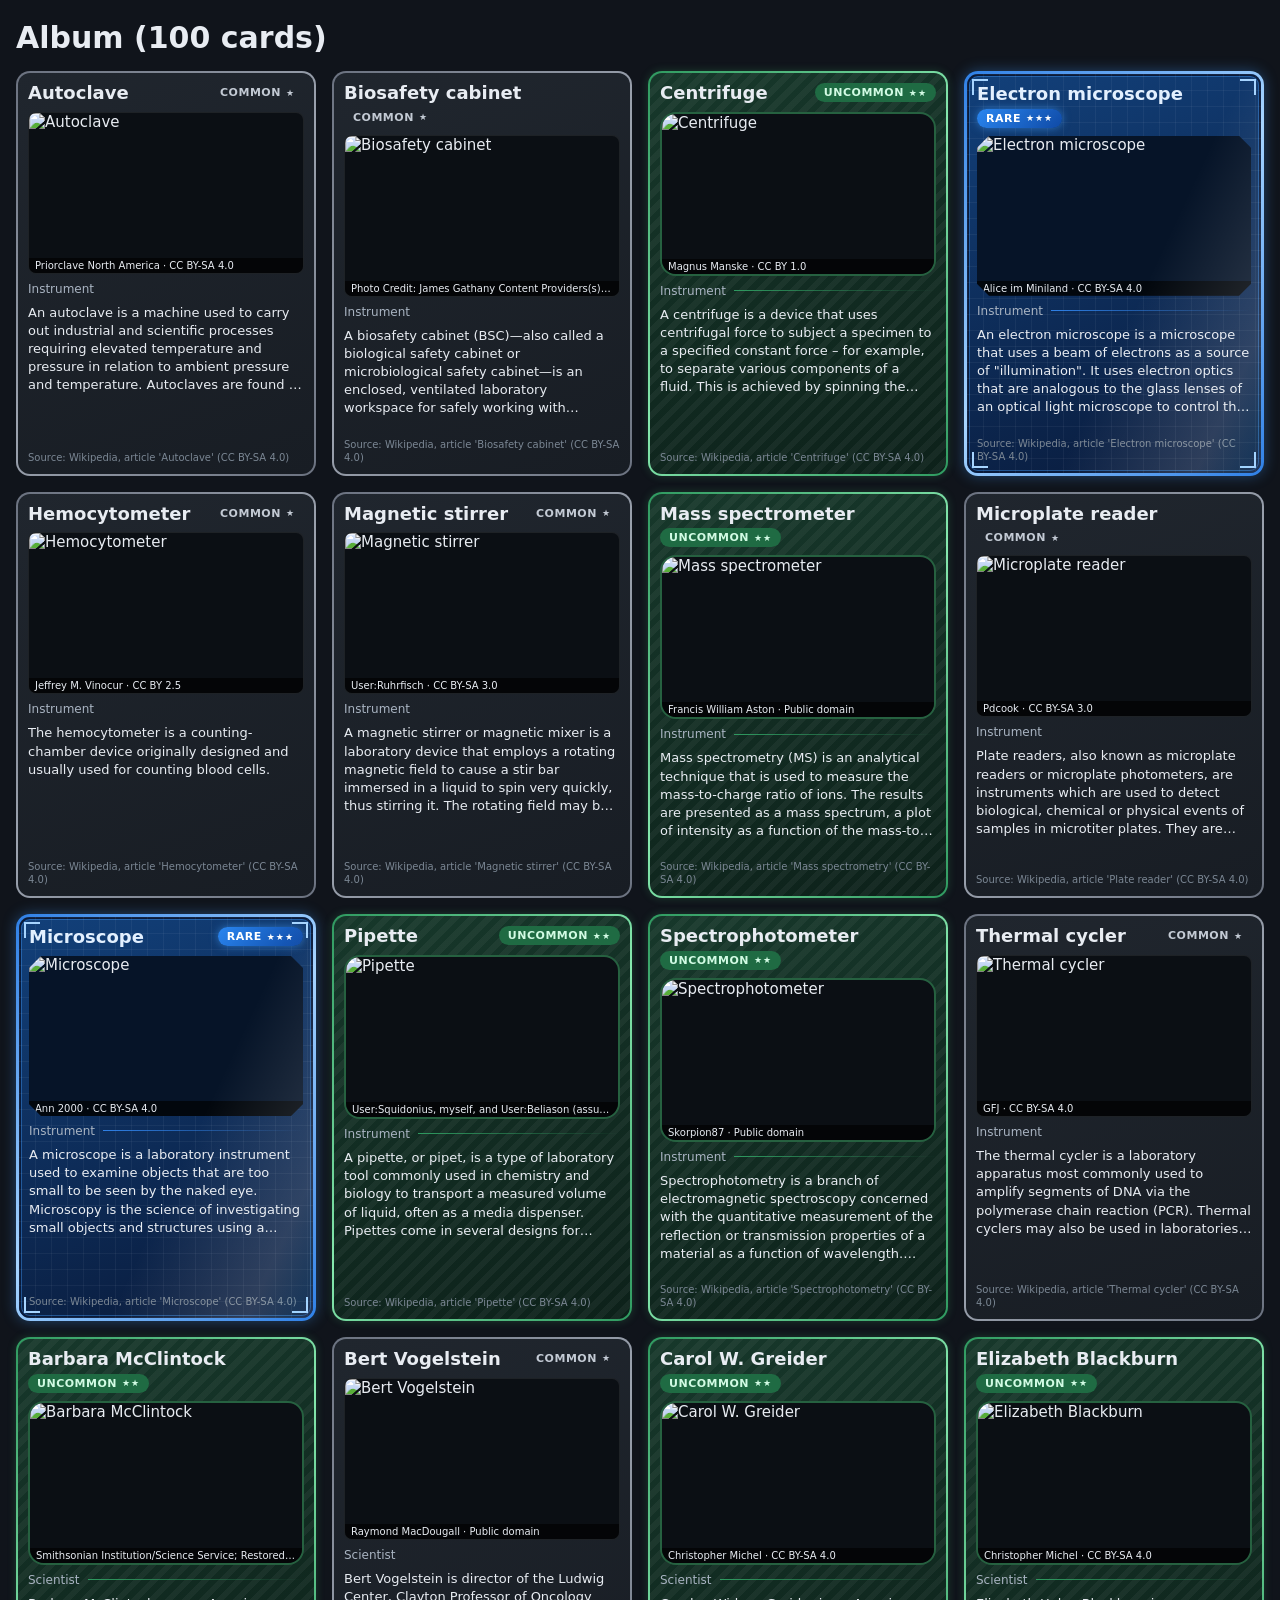
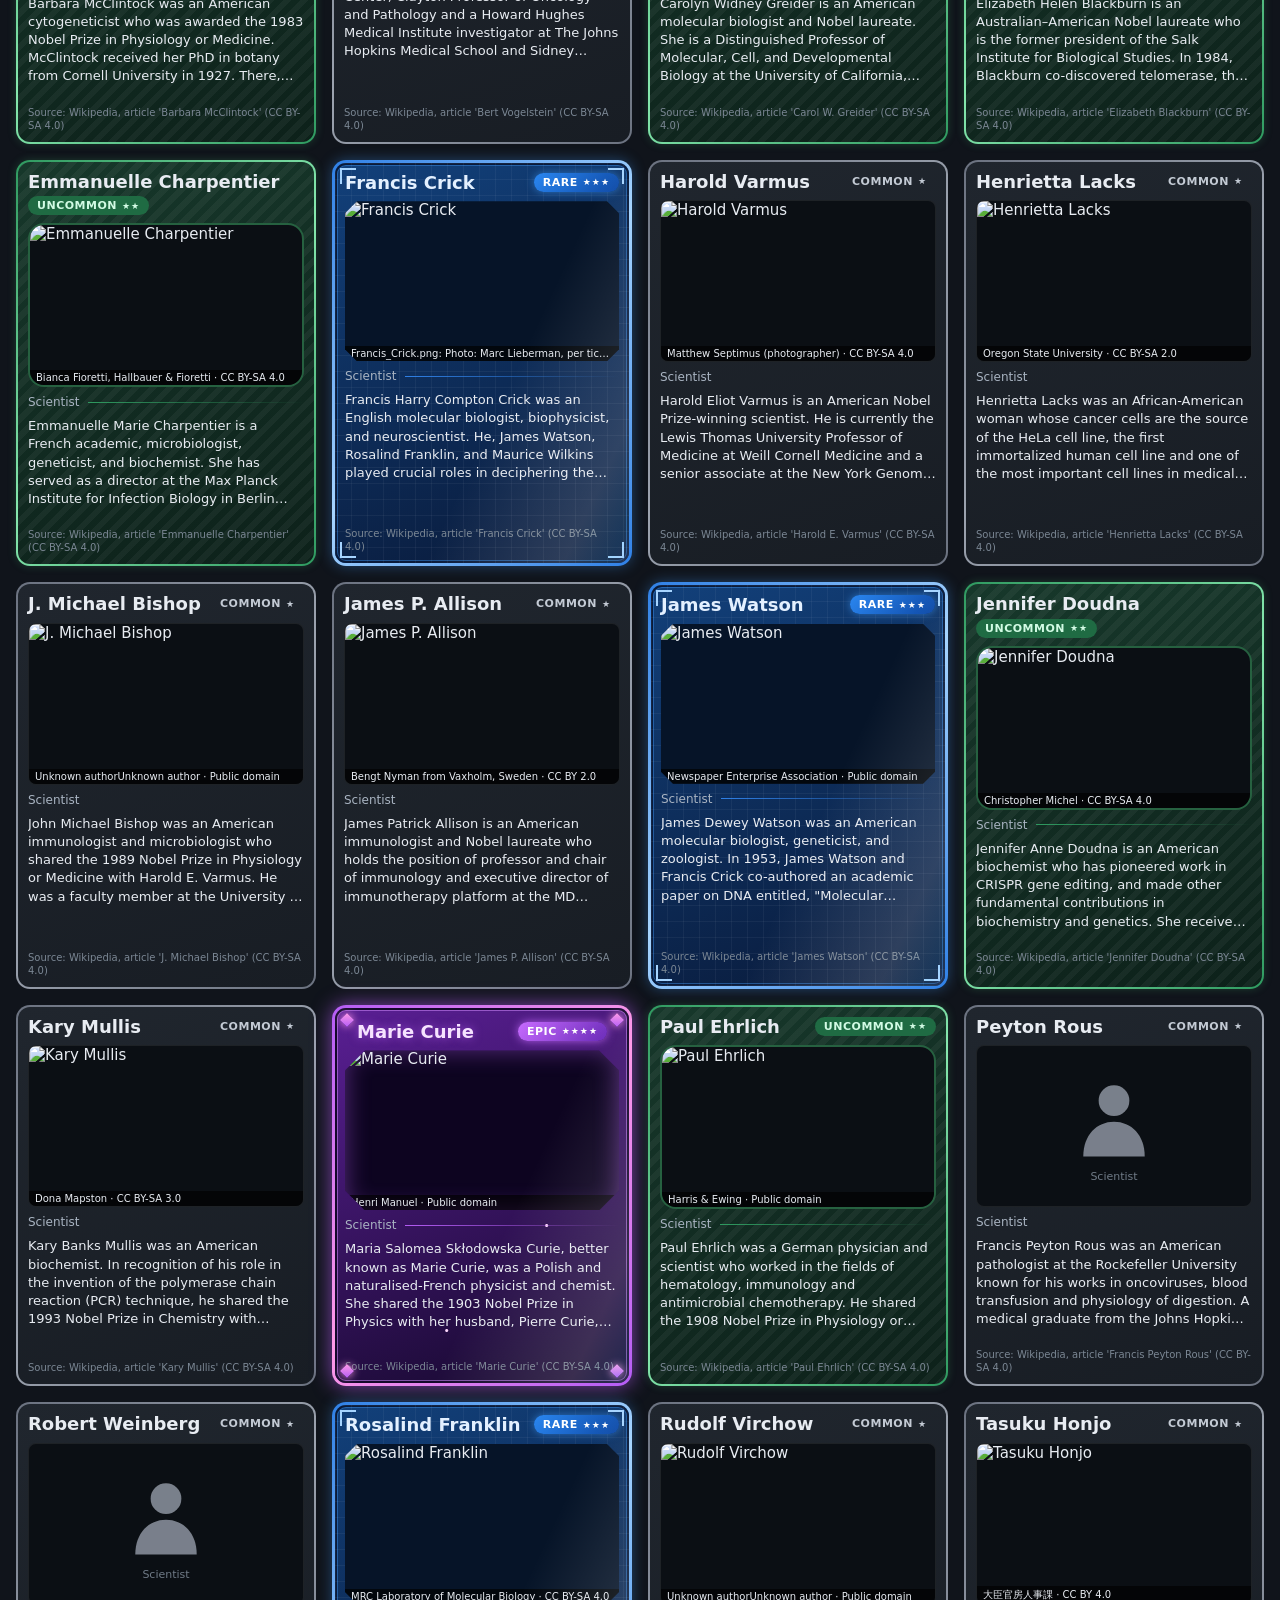
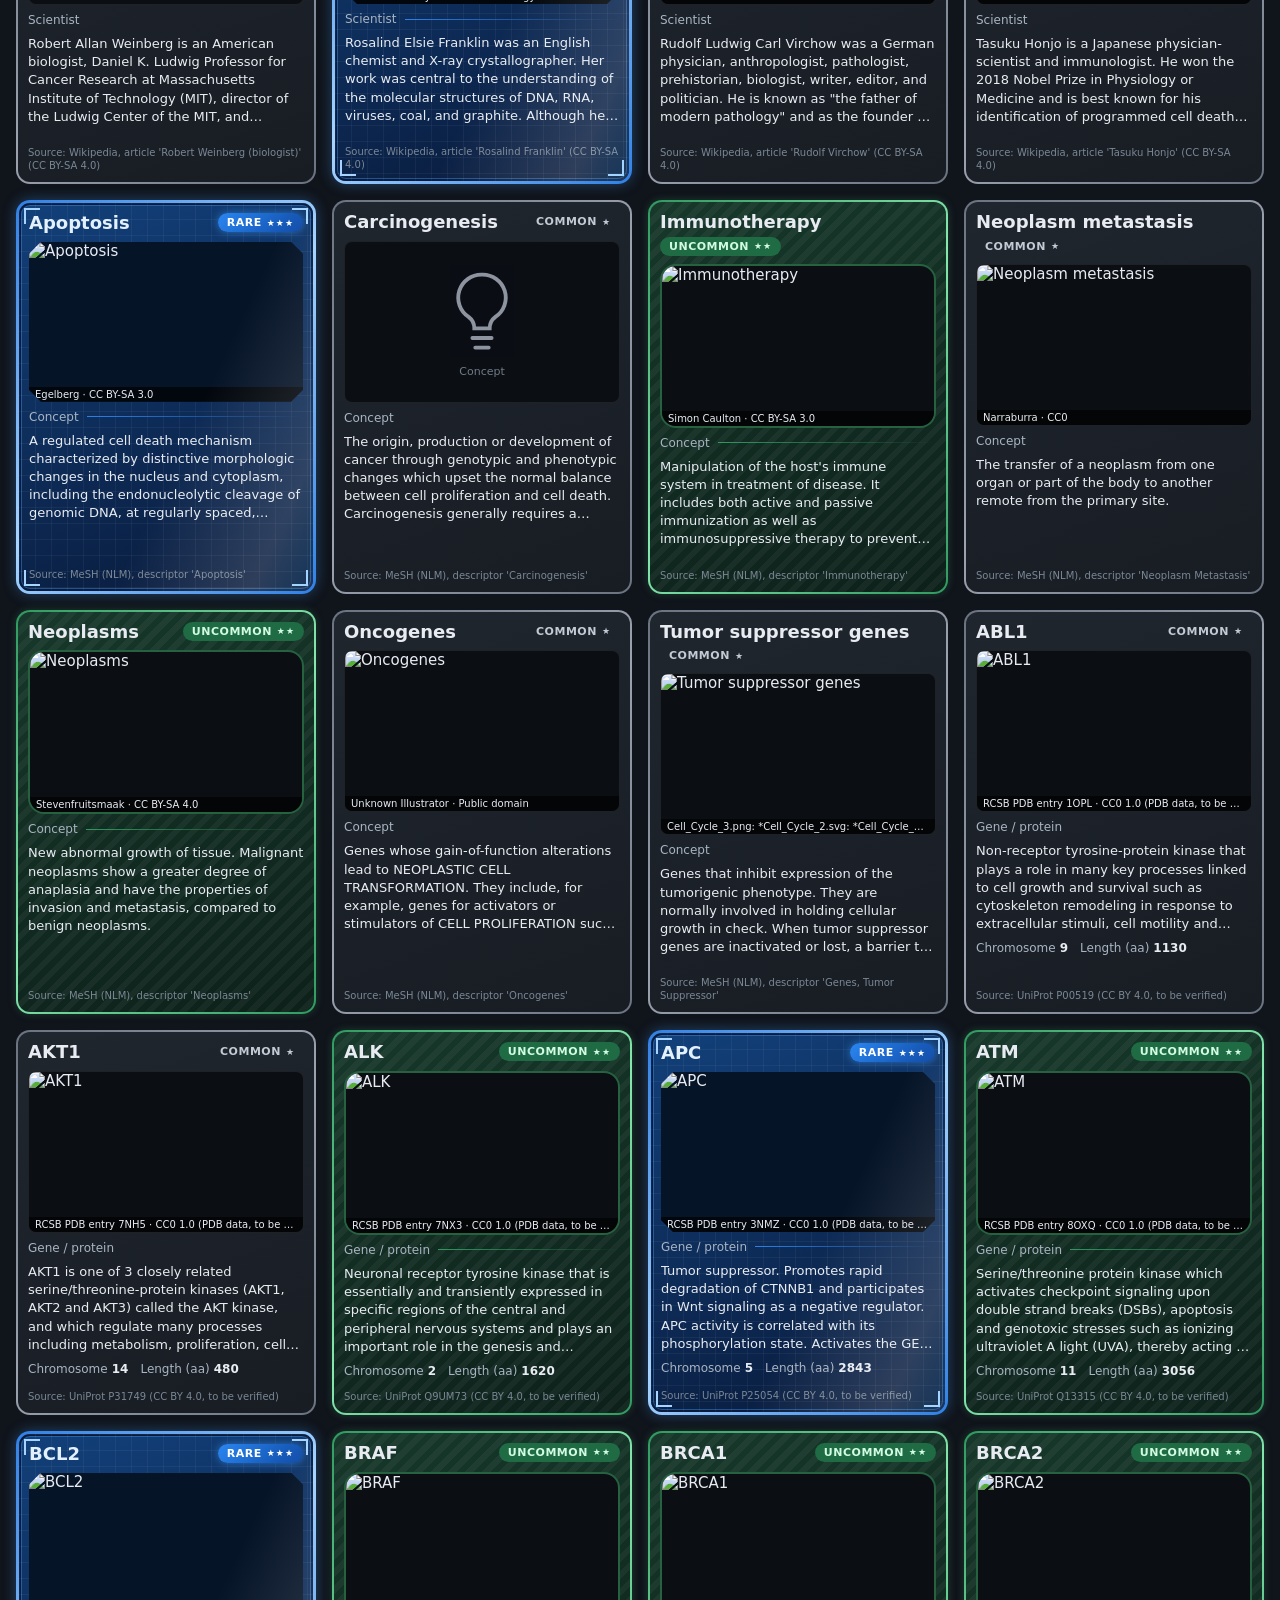
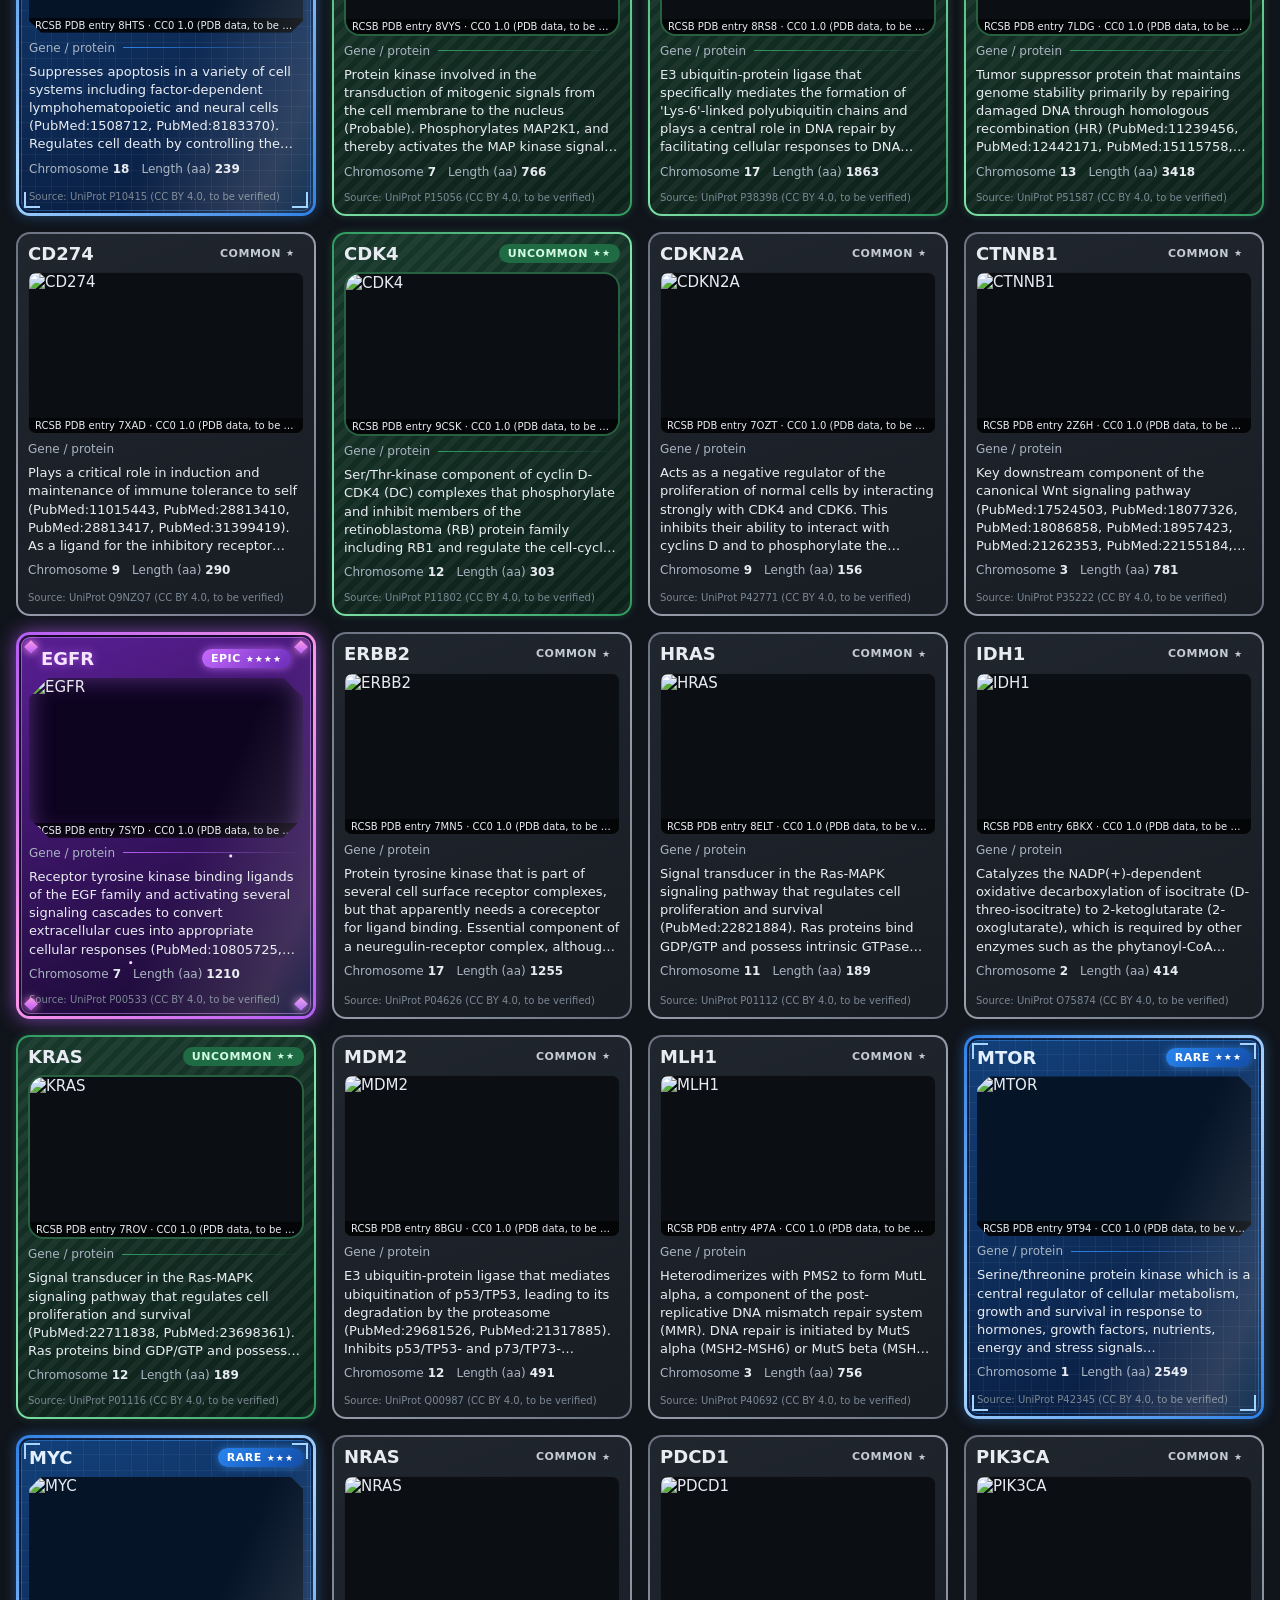
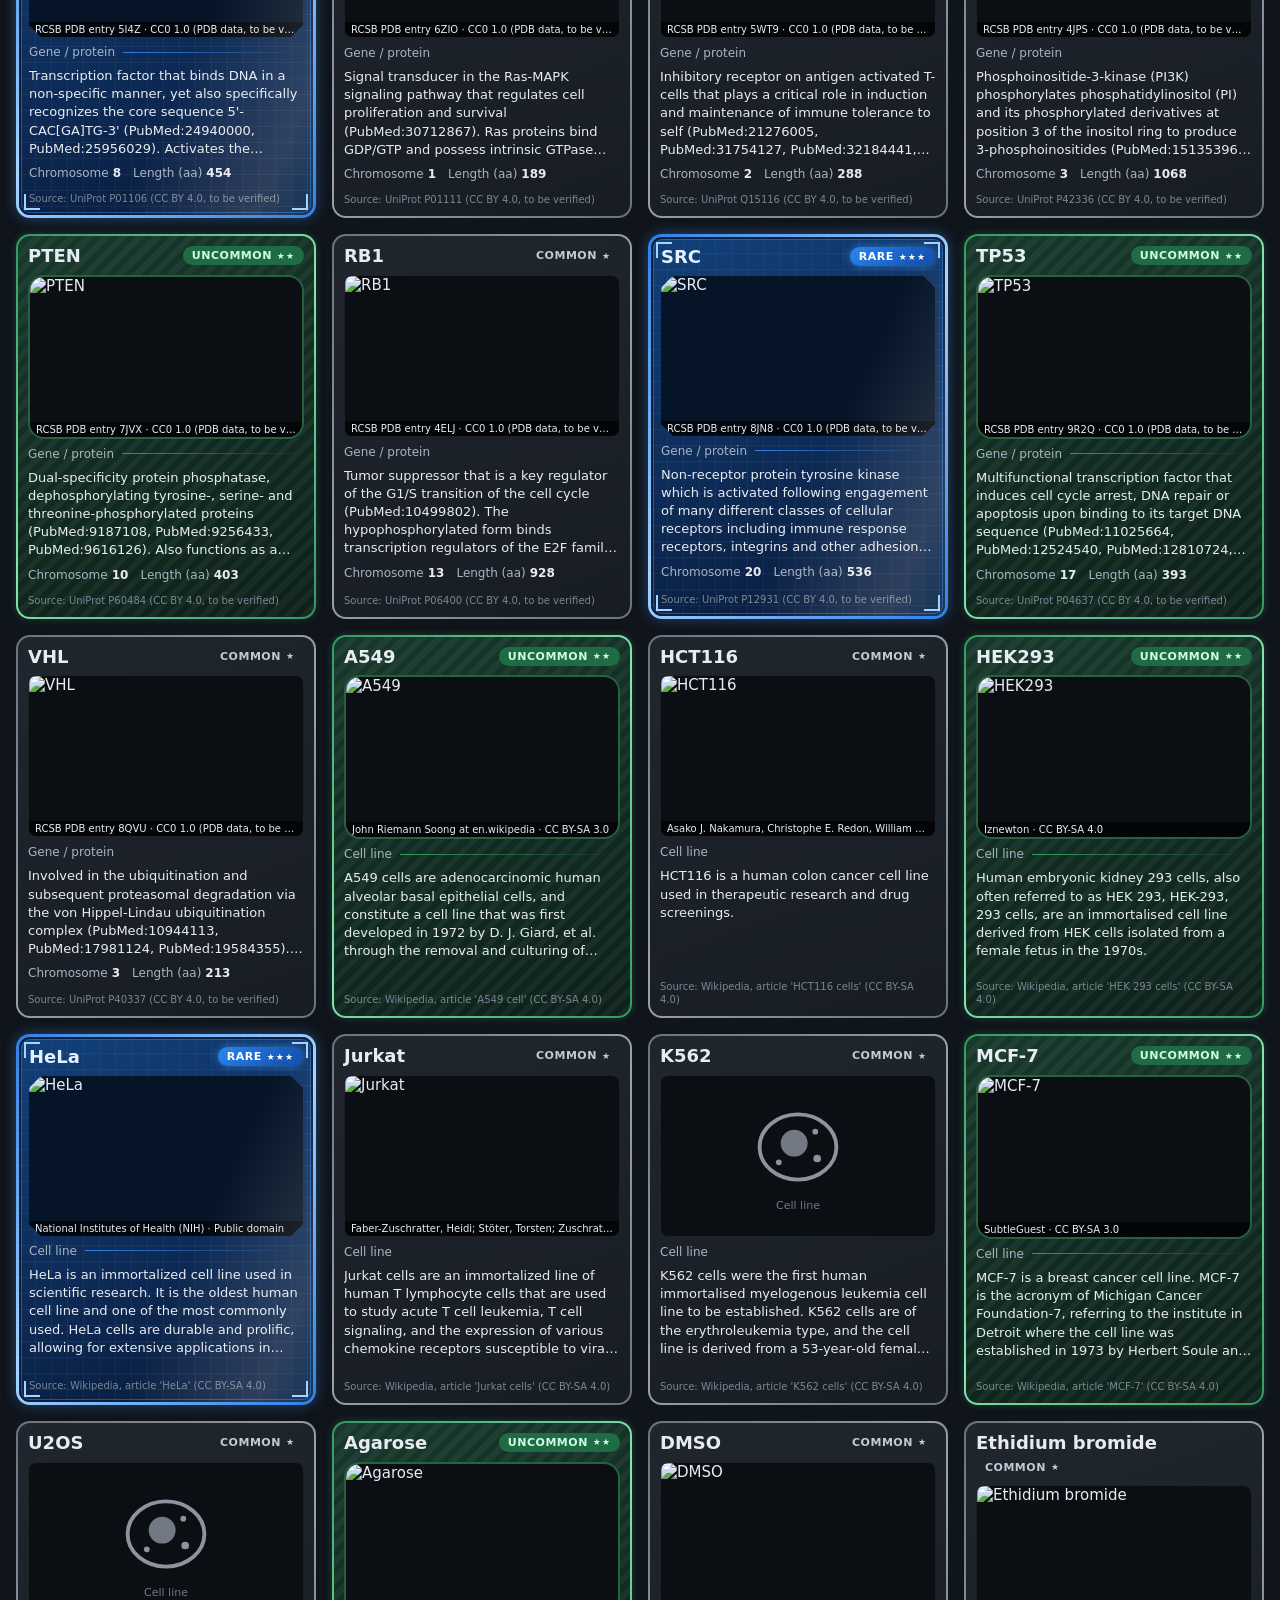
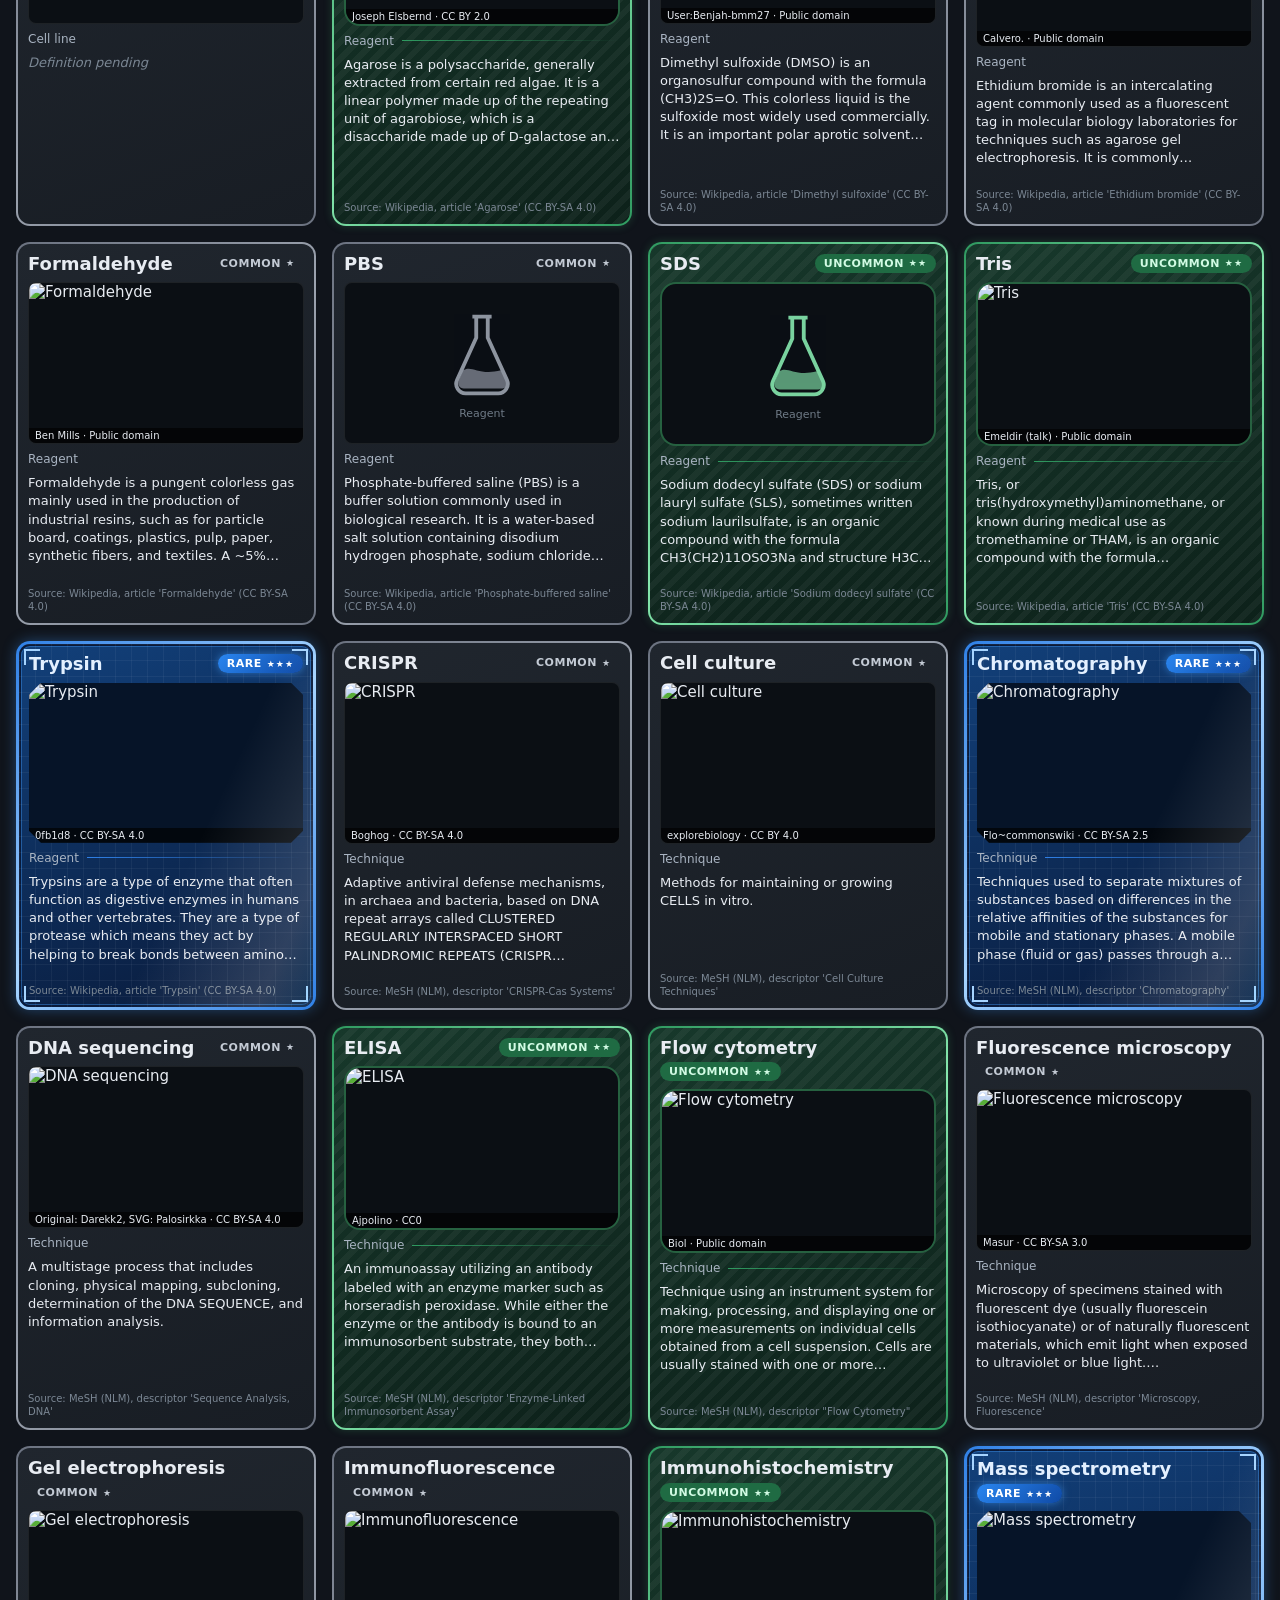
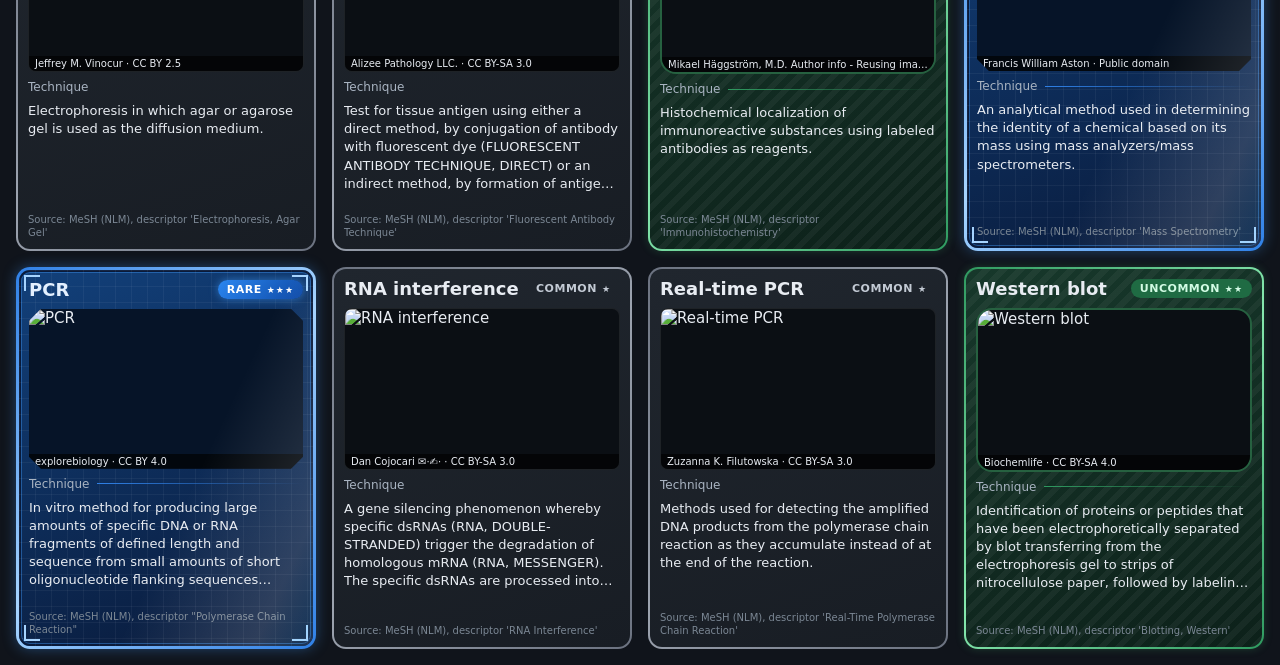
==== commit cc2e3b67: "Carta: la font (Source) sempre a baix de tot Co-Authored-By: Claude Sonnet 5.5 <noreply@anthropic.co" ====
--- a/web/index.html
+++ b/web/index.html
@@ -16,7 +16,7 @@
 .sense-img{margin:auto;color:var(--fr2);display:flex;flex-direction:column;align-items:center;gap:4px;opacity:.9}.sense-img svg{width:96px;height:96px}.sense-img span{font-size:11px;color:#7b8794}
 .cat{display:flex;align-items:center;gap:8px;font-size:12px;color:#a9b4c2}
 .def{margin:0;font-size:13px;line-height:1.4;display:-webkit-box;-webkit-line-clamp:5;-webkit-box-orient:vertical;overflow:hidden}.def.buit{color:#7b8794;font-style:italic}
-.font{margin:0;font-size:10px;color:#7b8794}.stats{list-style:none;margin:0;padding:0;display:flex;gap:12px;font-size:12px}.stats span{color:#a9b4c2;margin-right:4px}
+.font{margin:auto 0 0;padding-top:4px;font-size:10px;line-height:1.3;color:#7b8794}.stats{list-style:none;margin:0;padding:0;display:flex;gap:12px;font-size:12px}.stats span{color:#a9b4c2;margin-right:4px}
 .orn{position:absolute;z-index:2;width:14px;height:14px;display:none;pointer-events:none}
 .orn.tl{top:5px;left:5px}.orn.tr{top:5px;right:5px}.orn.bl{bottom:5px;left:5px}.orn.br{bottom:5px;right:5px}
 
@@ -70,16 +70,16 @@
 .carta[data-r=llegendaria]::after{background-image:linear-gradient(115deg,transparent 25%,#ffe27a55 45%,#fff7 50%,#ffb84a55 55%,transparent 75%);animation-duration:2.6s}
 @keyframes holo{from{background-position:150% 0}to{background-position:-150% 0}}
 @media(prefers-reduced-motion:reduce){.carta::before,.carta::after{animation:none!important}}
-</style><h1>Album (100 cards)</h1><div class="grid"><article class="carta" data-r="comuna" style="--r:#8a8f98"><i class="orn tl"></i><i class="orn tr"></i><i class="orn bl"></i><i class="orn br"></i><header><h2>Autoclave</h2><span class="rb">Common<b>★</b></span></header><div class="img"><img src="https://upload.wikimedia.org/wikipedia/commons/e/eb/Rectangular-medical-autoclave-cutaway.jpg?utm_source=commons.wikimedia.org&amp;utm_campaign=imageinfo&amp;utm_content=thumbnail_unscaled" alt="Autoclave" loading="lazy"><div class="cred">Priorclave North America · CC BY-SA 4.0</div></div><div class="cat">Instrument</div><p class="def">An autoclave is a machine used to carry out industrial and scientific processes requiring elevated temperature and pressure in relation to ambient pressure and temperature. Autoclaves are found in many medical settings, laboratories, and other places that need to ensure the sterility of an object.</p><p class="font">Source: Wikipedia, article &#x27;Autoclave&#x27; (CC BY-SA 4.0)</p><ul class="stats"></ul></article><article class="carta" data-r="comuna" style="--r:#8a8f98"><i class="orn tl"></i><i class="orn tr"></i><i class="orn bl"></i><i class="orn br"></i><header><h2>Biosafety cabinet</h2><span class="rb">Common<b>★</b></span></header><div class="img"><img src="https://thumb.wikimedia.org/wikipedia/commons/thumb/8/86/Influenza_virus_research.jpg/960px-Influenza_virus_research.jpg?utm_source=commons.wikimedia.org&amp;utm_campaign=imageinfo&amp;utm_content=thumbnail" alt="Biosafety cabinet" loading="lazy"><div class="cred">Photo Credit: James Gathany
-Content Providers(s): CDC · Public domain</div></div><div class="cat">Instrument</div><p class="def">A biosafety cabinet (BSC)—also called a biological safety cabinet or microbiological safety cabinet—is an enclosed, ventilated laboratory workspace for safely working with materials contaminated with pathogens requiring a defined biosafety level. Several different types of BSC exist, differentiated by the degree of biocontainment they provide. BSCs first became commercially available in 1950.</p><p class="font">Source: Wikipedia, article &#x27;Biosafety cabinet&#x27; (CC BY-SA 4.0)</p><ul class="stats"></ul></article><article class="carta" data-r="poc_comuna" style="--r:#3f9b5c"><i class="orn tl"></i><i class="orn tr"></i><i class="orn bl"></i><i class="orn br"></i><header><h2>Centrifuge</h2><span class="rb">Uncommon<b>★★</b></span></header><div class="img"><img src="https://thumb.wikimedia.org/wikipedia/commons/thumb/0/0d/Tabletop_centrifuge.jpg/960px-Tabletop_centrifuge.jpg?utm_source=commons.wikimedia.org&amp;utm_campaign=imageinfo&amp;utm_content=thumbnail" alt="Centrifuge" loading="lazy"><div class="cred">Magnus Manske · CC BY 1.0</div></div><div class="cat">Instrument</div><p class="def">A centrifuge is a device that uses centrifugal force to subject a specimen to a specified constant force – for example, to separate various components of a fluid. This is achieved by spinning the fluid at high speed within a container, thereby separating fluids of different densities or liquids from solids. It works by causing denser substances and particles to move outward in the radial direction. At the same time, objects that are less dense are displaced and moved to the centre. In a laboratory centrifuge that uses sample tubes, the radial acceleration causes denser particles to settle to the bottom of the tube, while low-density substances rise to the top. A centrifuge can be a very effective filter that separates contaminants from the main body of fluid.</p><p class="font">Source: Wikipedia, article &#x27;Centrifuge&#x27; (CC BY-SA 4.0)</p><ul class="stats"></ul></article><article class="carta" data-r="rara" style="--r:#2f7fd1"><i class="orn tl"></i><i class="orn tr"></i><i class="orn bl"></i><i class="orn br"></i><header><h2>Electron microscope</h2><span class="rb">Rare<b>★★★</b></span></header><div class="img"><img src="https://thumb.wikimedia.org/wikipedia/commons/thumb/1/17/TITAN.jpg/960px-TITAN.jpg?utm_source=commons.wikimedia.org&amp;utm_campaign=imageinfo&amp;utm_content=thumbnail" alt="Electron microscope" loading="lazy"><div class="cred">Alice im Miniland · CC BY-SA 4.0</div></div><div class="cat">Instrument</div><p class="def">An electron microscope is a microscope that uses a beam of electrons as a source of &quot;illumination&quot;. It uses electron optics that are analogous to the glass lenses of an optical light microscope to control the electron beam, for instance focusing it to produce magnified images or electron diffraction patterns. As the wavelength of an electron can be more than 100,000 times smaller than that of visible light, electron microscopes have a much higher resolution of about 0.1 nm, which compares to about 200 nm for light microscopes. Electron microscope may refer to:Transmission electron microscope (TEM) where swift electrons go through a thin sample
+</style><h1>Album (100 cards)</h1><div class="grid"><article class="carta" data-r="comuna" style="--r:#8a8f98"><i class="orn tl"></i><i class="orn tr"></i><i class="orn bl"></i><i class="orn br"></i><header><h2>Autoclave</h2><span class="rb">Common<b>★</b></span></header><div class="img"><img src="https://upload.wikimedia.org/wikipedia/commons/e/eb/Rectangular-medical-autoclave-cutaway.jpg?utm_source=commons.wikimedia.org&amp;utm_campaign=imageinfo&amp;utm_content=thumbnail_unscaled" alt="Autoclave" loading="lazy"><div class="cred">Priorclave North America · CC BY-SA 4.0</div></div><div class="cat">Instrument</div><p class="def">An autoclave is a machine used to carry out industrial and scientific processes requiring elevated temperature and pressure in relation to ambient pressure and temperature. Autoclaves are found in many medical settings, laboratories, and other places that need to ensure the sterility of an object.</p><ul class="stats"></ul><p class="font">Source: Wikipedia, article &#x27;Autoclave&#x27; (CC BY-SA 4.0)</p></article><article class="carta" data-r="comuna" style="--r:#8a8f98"><i class="orn tl"></i><i class="orn tr"></i><i class="orn bl"></i><i class="orn br"></i><header><h2>Biosafety cabinet</h2><span class="rb">Common<b>★</b></span></header><div class="img"><img src="https://thumb.wikimedia.org/wikipedia/commons/thumb/8/86/Influenza_virus_research.jpg/960px-Influenza_virus_research.jpg?utm_source=commons.wikimedia.org&amp;utm_campaign=imageinfo&amp;utm_content=thumbnail" alt="Biosafety cabinet" loading="lazy"><div class="cred">Photo Credit: James Gathany
+Content Providers(s): CDC · Public domain</div></div><div class="cat">Instrument</div><p class="def">A biosafety cabinet (BSC)—also called a biological safety cabinet or microbiological safety cabinet—is an enclosed, ventilated laboratory workspace for safely working with materials contaminated with pathogens requiring a defined biosafety level. Several different types of BSC exist, differentiated by the degree of biocontainment they provide. BSCs first became commercially available in 1950.</p><ul class="stats"></ul><p class="font">Source: Wikipedia, article &#x27;Biosafety cabinet&#x27; (CC BY-SA 4.0)</p></article><article class="carta" data-r="poc_comuna" style="--r:#3f9b5c"><i class="orn tl"></i><i class="orn tr"></i><i class="orn bl"></i><i class="orn br"></i><header><h2>Centrifuge</h2><span class="rb">Uncommon<b>★★</b></span></header><div class="img"><img src="https://thumb.wikimedia.org/wikipedia/commons/thumb/0/0d/Tabletop_centrifuge.jpg/960px-Tabletop_centrifuge.jpg?utm_source=commons.wikimedia.org&amp;utm_campaign=imageinfo&amp;utm_content=thumbnail" alt="Centrifuge" loading="lazy"><div class="cred">Magnus Manske · CC BY 1.0</div></div><div class="cat">Instrument</div><p class="def">A centrifuge is a device that uses centrifugal force to subject a specimen to a specified constant force – for example, to separate various components of a fluid. This is achieved by spinning the fluid at high speed within a container, thereby separating fluids of different densities or liquids from solids. It works by causing denser substances and particles to move outward in the radial direction. At the same time, objects that are less dense are displaced and moved to the centre. In a laboratory centrifuge that uses sample tubes, the radial acceleration causes denser particles to settle to the bottom of the tube, while low-density substances rise to the top. A centrifuge can be a very effective filter that separates contaminants from the main body of fluid.</p><ul class="stats"></ul><p class="font">Source: Wikipedia, article &#x27;Centrifuge&#x27; (CC BY-SA 4.0)</p></article><article class="carta" data-r="rara" style="--r:#2f7fd1"><i class="orn tl"></i><i class="orn tr"></i><i class="orn bl"></i><i class="orn br"></i><header><h2>Electron microscope</h2><span class="rb">Rare<b>★★★</b></span></header><div class="img"><img src="https://thumb.wikimedia.org/wikipedia/commons/thumb/1/17/TITAN.jpg/960px-TITAN.jpg?utm_source=commons.wikimedia.org&amp;utm_campaign=imageinfo&amp;utm_content=thumbnail" alt="Electron microscope" loading="lazy"><div class="cred">Alice im Miniland · CC BY-SA 4.0</div></div><div class="cat">Instrument</div><p class="def">An electron microscope is a microscope that uses a beam of electrons as a source of &quot;illumination&quot;. It uses electron optics that are analogous to the glass lenses of an optical light microscope to control the electron beam, for instance focusing it to produce magnified images or electron diffraction patterns. As the wavelength of an electron can be more than 100,000 times smaller than that of visible light, electron microscopes have a much higher resolution of about 0.1 nm, which compares to about 200 nm for light microscopes. Electron microscope may refer to:Transmission electron microscope (TEM) where swift electrons go through a thin sample
 Scanning transmission electron microscope (STEM) which is similar to TEM with a scanned electron probe
 Scanning electron microscope (SEM) which is similar to STEM, but with thick samples
 Electron microprobe similar to a SEM, but more for chemical analysis
 Low-energy electron microscope (LEEM), used to image surfaces
-Photoemission electron microscope (PEEM) which is similar to LEEM using electrons emitted from surfaces by photons</p><p class="font">Source: Wikipedia, article &#x27;Electron microscope&#x27; (CC BY-SA 4.0)</p><ul class="stats"></ul></article><article class="carta" data-r="comuna" style="--r:#8a8f98"><i class="orn tl"></i><i class="orn tr"></i><i class="orn bl"></i><i class="orn br"></i><header><h2>Hemocytometer</h2><span class="rb">Common<b>★</b></span></header><div class="img"><img src="https://thumb.wikimedia.org/wikipedia/commons/thumb/1/18/Hemocytometer_with_gloved_hand.JPG/960px-Hemocytometer_with_gloved_hand.JPG?utm_source=commons.wikimedia.org&amp;utm_campaign=imageinfo&amp;utm_content=thumbnail" alt="Hemocytometer" loading="lazy"><div class="cred">Jeffrey M. Vinocur · CC BY 2.5</div></div><div class="cat">Instrument</div><p class="def">The hemocytometer is a counting-chamber device originally designed and usually used for counting blood cells.</p><p class="font">Source: Wikipedia, article &#x27;Hemocytometer&#x27; (CC BY-SA 4.0)</p><ul class="stats"></ul></article><article class="carta" data-r="comuna" style="--r:#8a8f98"><i class="orn tl"></i><i class="orn tr"></i><i class="orn bl"></i><i class="orn br"></i><header><h2>Magnetic stirrer</h2><span class="rb">Common<b>★</b></span></header><div class="img"><img src="https://thumb.wikimedia.org/wikipedia/commons/thumb/3/32/Magnetic_Stirrer.JPG/960px-Magnetic_Stirrer.JPG?utm_source=commons.wikimedia.org&amp;utm_campaign=imageinfo&amp;utm_content=thumbnail" alt="Magnetic stirrer" loading="lazy"><div class="cred">User:Ruhrfisch · CC BY-SA 3.0</div></div><div class="cat">Instrument</div><p class="def">A magnetic stirrer or magnetic mixer is a laboratory device that employs a rotating magnetic field to cause a stir bar immersed in a liquid to spin very quickly, thus stirring it. The rotating field may be created either by a rotating magnet or a set of stationary electromagnets, placed beneath the vessel with the liquid. It is used in chemistry and biology as a convenient way to stir small volumes and where other forms of stirring, such as overhead stirrers and stirring rods, may not be viable.</p><p class="font">Source: Wikipedia, article &#x27;Magnetic stirrer&#x27; (CC BY-SA 4.0)</p><ul class="stats"></ul></article><article class="carta" data-r="poc_comuna" style="--r:#3f9b5c"><i class="orn tl"></i><i class="orn tr"></i><i class="orn bl"></i><i class="orn br"></i><header><h2>Mass spectrometer</h2><span class="rb">Uncommon<b>★★</b></span></header><div class="img"><img src="https://thumb.wikimedia.org/wikipedia/commons/thumb/e/e6/Discovery_of_neon_isotopes.JPG/960px-Discovery_of_neon_isotopes.JPG?utm_source=commons.wikimedia.org&amp;utm_campaign=imageinfo&amp;utm_content=thumbnail" alt="Mass spectrometer" loading="lazy"><div class="cred">Francis William Aston · Public domain</div></div><div class="cat">Instrument</div><p class="def">
-Mass spectrometry (MS) is an analytical technique that is used to measure the mass-to-charge ratio of ions. The results are presented as a mass spectrum, a plot of intensity as a function of the mass-to-charge ratio. These spectra are used to determine the elemental or isotopic signature of a sample, the masses of particles and of molecules, and to elucidate the chemical identity or structure of molecules and other chemical compounds. Mass spectrometry is used in many different fields and is applied to pure samples as well as complex mixtures.</p><p class="font">Source: Wikipedia, article &#x27;Mass spectrometry&#x27; (CC BY-SA 4.0)</p><ul class="stats"></ul></article><article class="carta" data-r="comuna" style="--r:#8a8f98"><i class="orn tl"></i><i class="orn tr"></i><i class="orn bl"></i><i class="orn br"></i><header><h2>Microplate reader</h2><span class="rb">Common<b>★</b></span></header><div class="img"><img src="https://thumb.wikimedia.org/wikipedia/commons/thumb/6/67/Microplate_reader.jpg/960px-Microplate_reader.jpg?utm_source=commons.wikimedia.org&amp;utm_campaign=imageinfo&amp;utm_content=thumbnail" alt="Microplate reader" loading="lazy"><div class="cred">Pdcook · CC BY-SA 3.0</div></div><div class="cat">Instrument</div><p class="def">Plate readers, also known as microplate readers or microplate photometers, are instruments which are used to detect biological, chemical or physical events of samples in microtiter plates. They are widely used in research, drug discovery, bioassay validation, quality control and manufacturing processes in the pharmaceutical and biotechnological industry and academic organizations. Sample reactions can be assayed in 1-1536 well format microtiter plates. The most common microplate format used in academic research laboratories or clinical diagnostic laboratories is 96-well with a typical reaction volume between 100 and 200 μL per well. Higher density microplates are typically used for screening applications, when throughput and assay cost per sample become critical parameters, with a typical assay volume between 5 and 50 μL per well. Common detection modes for microplate assays are absorbance, fluorescence intensity, luminescence, time-resolved fluorescence, and fluorescence polarization.</p><p class="font">Source: Wikipedia, article &#x27;Plate reader&#x27; (CC BY-SA 4.0)</p><ul class="stats"></ul></article><article class="carta" data-r="rara" style="--r:#2f7fd1"><i class="orn tl"></i><i class="orn tr"></i><i class="orn bl"></i><i class="orn br"></i><header><h2>Microscope</h2><span class="rb">Rare<b>★★★</b></span></header><div class="img"><img src="https://thumb.wikimedia.org/wikipedia/commons/thumb/b/b7/Ukrainian_microscope_%28cropped%29.jpg/960px-Ukrainian_microscope_%28cropped%29.jpg?utm_source=commons.wikimedia.org&amp;utm_campaign=imageinfo&amp;utm_content=thumbnail" alt="Microscope" loading="lazy"><div class="cred">Ann 2000 · CC BY-SA 4.0</div></div><div class="cat">Instrument</div><p class="def">A microscope is a laboratory instrument used to examine objects that are too small to be seen by the naked eye. Microscopy is the science of investigating small objects and structures using a microscope. Microscopic means being invisible to the eye unless aided by a microscope.</p><p class="font">Source: Wikipedia, article &#x27;Microscope&#x27; (CC BY-SA 4.0)</p><ul class="stats"></ul></article><article class="carta" data-r="poc_comuna" style="--r:#3f9b5c"><i class="orn tl"></i><i class="orn tr"></i><i class="orn bl"></i><i class="orn br"></i><header><h2>Pipette</h2><span class="rb">Uncommon<b>★★</b></span></header><div class="img"><img src="https://thumb.wikimedia.org/wikipedia/commons/thumb/9/98/Pipette_gallery.jpg/960px-Pipette_gallery.jpg?utm_source=commons.wikimedia.org&amp;utm_campaign=imageinfo&amp;utm_content=thumbnail" alt="Pipette" loading="lazy"><div class="cred">User:Squidonius, myself, and User:Beliason (assumed). · CC BY-SA 4.0</div></div><div class="cat">Instrument</div><p class="def">A pipette, or pipet, is a type of laboratory tool commonly used in chemistry and biology to transport a measured volume of liquid, often as a media dispenser. Pipettes come in several designs for various purposes with differing levels of accuracy and precision, from single piece glass pipettes to more complex adjustable or electronic pipettes. Many pipette types work by creating a partial vacuum above the liquid-holding chamber and selectively releasing this vacuum to draw up and dispense liquid. Measurement accuracy varies greatly depending on the instrument.</p><p class="font">Source: Wikipedia, article &#x27;Pipette&#x27; (CC BY-SA 4.0)</p><ul class="stats"></ul></article><article class="carta" data-r="poc_comuna" style="--r:#3f9b5c"><i class="orn tl"></i><i class="orn tr"></i><i class="orn bl"></i><i class="orn br"></i><header><h2>Spectrophotometer</h2><span class="rb">Uncommon<b>★★</b></span></header><div class="img"><img src="https://thumb.wikimedia.org/wikipedia/commons/thumb/1/10/Spektrofotometri.jpg/960px-Spektrofotometri.jpg?utm_source=commons.wikimedia.org&amp;utm_campaign=imageinfo&amp;utm_content=thumbnail" alt="Spectrophotometer" loading="lazy"><div class="cred">Skorpion87 · Public domain</div></div><div class="cat">Instrument</div><p class="def">Spectrophotometry is a branch of electromagnetic spectroscopy concerned with the quantitative measurement of the reflection or transmission properties of a material as a function of wavelength. Spectrophotometry uses photometers, known as spectrophotometers, that can measure the intensity of a light beam at different wavelengths. Although spectrophotometry is most commonly applied to ultraviolet, visible, and infrared radiation, modern spectrophotometers can interrogate wide swaths of the electromagnetic spectrum, including x-ray, ultraviolet, visible, infrared, or microwave wavelengths.</p><p class="font">Source: Wikipedia, article &#x27;Spectrophotometry&#x27; (CC BY-SA 4.0)</p><ul class="stats"></ul></article><article class="carta" data-r="comuna" style="--r:#8a8f98"><i class="orn tl"></i><i class="orn tr"></i><i class="orn bl"></i><i class="orn br"></i><header><h2>Thermal cycler</h2><span class="rb">Common<b>★</b></span></header><div class="img"><img src="https://thumb.wikimedia.org/wikipedia/commons/thumb/a/a5/Eppendorf_Mastercycler_Pro_S.jpg/960px-Eppendorf_Mastercycler_Pro_S.jpg?utm_source=commons.wikimedia.org&amp;utm_campaign=imageinfo&amp;utm_content=thumbnail" alt="Thermal cycler" loading="lazy"><div class="cred">GFJ · CC BY-SA 4.0</div></div><div class="cat">Instrument</div><p class="def">The thermal cycler is a laboratory apparatus most commonly used to amplify segments of DNA via the polymerase chain reaction (PCR). Thermal cyclers may also be used in laboratories to facilitate other temperature-sensitive reactions, including restriction enzyme digestion or rapid diagnostics. The device has a thermal block with holes where tubes holding the reaction mixtures can be inserted. The cycler then raises and lowers the temperature of the block in discrete, pre-programmed steps.</p><p class="font">Source: Wikipedia, article &#x27;Thermal cycler&#x27; (CC BY-SA 4.0)</p><ul class="stats"></ul></article><article class="carta" data-r="poc_comuna" style="--r:#3f9b5c"><i class="orn tl"></i><i class="orn tr"></i><i class="orn bl"></i><i class="orn br"></i><header><h2>Barbara McClintock</h2><span class="rb">Uncommon<b>★★</b></span></header><div class="img"><img src="https://thumb.wikimedia.org/wikipedia/commons/thumb/1/14/Barbara_McClintock_%281902-1992%29_shown_in_her_laboratory_in_1947.jpg/960px-Barbara_McClintock_%281902-1992%29_shown_in_her_laboratory_in_1947.jpg?utm_source=commons.wikimedia.org&amp;utm_campaign=imageinfo&amp;utm_content=thumbnail" alt="Barbara McClintock" loading="lazy"><div class="cred">Smithsonian Institution/Science Service; Restored by Adam Cuerden · Public domain</div></div><div class="cat">Scientist</div><p class="def">Barbara McClintock was an American cytogeneticist who was awarded the 1983 Nobel Prize in Physiology or Medicine. McClintock received her PhD in botany from Cornell University in 1927. There, she started her career as the leader of the development of maize cytogenetics, the focus of her research for the rest of her life. From the late 1920s, McClintock studied chromosomes and how they change during reproduction in maize. She developed the technique for visualizing maize chromosomes and used microscopic analysis to demonstrate many fundamental genetic ideas. One of those ideas was the notion of genetic recombination by crossing-over during meiosis—a mechanism by which chromosomes exchange information. She demonstrated the role of the telomere and centromere, regions of the chromosome that are important in the conservation of genetic information. She was recognized as among the best in the field, awarded prestigious fellowships, and elected a member of the National Academy of Sciences in 1944.</p><p class="font">Source: Wikipedia, article &#x27;Barbara McClintock&#x27; (CC BY-SA 4.0)</p><ul class="stats"></ul></article><article class="carta" data-r="comuna" style="--r:#8a8f98"><i class="orn tl"></i><i class="orn tr"></i><i class="orn bl"></i><i class="orn br"></i><header><h2>Bert Vogelstein</h2><span class="rb">Common<b>★</b></span></header><div class="img"><img src="https://upload.wikimedia.org/wikipedia/commons/2/23/Bert_Vogelstein_giving_the_Trent_Lecture.jpg?utm_source=commons.wikimedia.org&amp;utm_campaign=imageinfo&amp;utm_content=thumbnail_unscaled" alt="Bert Vogelstein" loading="lazy"><div class="cred">Raymond MacDougall · Public domain</div></div><div class="cat">Scientist</div><p class="def">Bert Vogelstein is director of the Ludwig Center, Clayton Professor of Oncology and Pathology and a Howard Hughes Medical Institute investigator at The Johns Hopkins Medical School and Sidney Kimmel Comprehensive Cancer Center. Vogelstein is also the co-director of the Ludwig Center at Johns Hopkins. A pioneer in the field of cancer genomics, his studies on colorectal cancers revealed that they result from the sequential accumulation of mutations in oncogenes and tumor suppressor genes. These studies now form the paradigm for modern cancer research and provided the basis for the notion of the somatic evolution of cancer.</p><p class="font">Source: Wikipedia, article &#x27;Bert Vogelstein&#x27; (CC BY-SA 4.0)</p><ul class="stats"></ul></article><article class="carta" data-r="poc_comuna" style="--r:#3f9b5c"><i class="orn tl"></i><i class="orn tr"></i><i class="orn bl"></i><i class="orn br"></i><header><h2>Carol W. Greider</h2><span class="rb">Uncommon<b>★★</b></span></header><div class="img"><img src="https://thumb.wikimedia.org/wikipedia/commons/thumb/3/39/Carol_Greider_by_Chris_Michel_1s946948-11-23.jpg/960px-Carol_Greider_by_Chris_Michel_1s946948-11-23.jpg?utm_source=commons.wikimedia.org&amp;utm_campaign=imageinfo&amp;utm_content=thumbnail" alt="Carol W. Greider" loading="lazy"><div class="cred">Christopher Michel · CC BY-SA 4.0</div></div><div class="cat">Scientist</div><p class="def">Carolyn Widney Greider is an American molecular biologist and Nobel laureate. She is a Distinguished Professor of Molecular, Cell, and Developmental Biology at the University of California, Santa Cruz.</p><p class="font">Source: Wikipedia, article &#x27;Carol W. Greider&#x27; (CC BY-SA 4.0)</p><ul class="stats"></ul></article><article class="carta" data-r="poc_comuna" style="--r:#3f9b5c"><i class="orn tl"></i><i class="orn tr"></i><i class="orn bl"></i><i class="orn br"></i><header><h2>Elizabeth Blackburn</h2><span class="rb">Uncommon<b>★★</b></span></header><div class="img"><img src="https://thumb.wikimedia.org/wikipedia/commons/thumb/1/1e/Elizabeth_Blackburn_in_2024_by_Christopher_Michel.jpg/960px-Elizabeth_Blackburn_in_2024_by_Christopher_Michel.jpg?utm_source=commons.wikimedia.org&amp;utm_campaign=imageinfo&amp;utm_content=thumbnail" alt="Elizabeth Blackburn" loading="lazy"><div class="cred">Christopher Michel · CC BY-SA 4.0</div></div><div class="cat">Scientist</div><p class="def">Elizabeth Helen Blackburn is an Australian–American Nobel laureate who is the former president of the Salk Institute for Biological Studies. In 1984, Blackburn co-discovered telomerase, the enzyme that replenishes the telomere, with Carol W. Greider. For this work, she was awarded the 2009 Nobel Prize in Physiology or Medicine, sharing it with Carol W. Greider and Jack W. Szostak, becoming the first Australian woman Nobel laureate.</p><p class="font">Source: Wikipedia, article &#x27;Elizabeth Blackburn&#x27; (CC BY-SA 4.0)</p><ul class="stats"></ul></article><article class="carta" data-r="poc_comuna" style="--r:#3f9b5c"><i class="orn tl"></i><i class="orn tr"></i><i class="orn bl"></i><i class="orn br"></i><header><h2>Emmanuelle Charpentier</h2><span class="rb">Uncommon<b>★★</b></span></header><div class="img"><img src="https://thumb.wikimedia.org/wikipedia/commons/thumb/6/66/Emmanuelle_Charpentier.jpg/960px-Emmanuelle_Charpentier.jpg?utm_source=commons.wikimedia.org&amp;utm_campaign=imageinfo&amp;utm_content=thumbnail" alt="Emmanuelle Charpentier" loading="lazy"><div class="cred">Bianca Fioretti, Hallbauer &amp; Fioretti · CC BY-SA 4.0</div></div><div class="cat">Scientist</div><p class="def">Emmanuelle Marie Charpentier is a French academic, microbiologist, geneticist, and biochemist. She has served as a director at the Max Planck Institute for Infection Biology in Berlin since 2015. Three years later, she founded an independent research institute, the Max Planck Unit for the Science of Pathogens. In 2020, Charpentier and American biochemist Jennifer Doudna of the University of California, Berkeley, were awarded the Nobel Prize in Chemistry &quot;for the development of a method for genome editing&quot;. This was the first science Nobel Prize ever won exclusively by two women.</p><p class="font">Source: Wikipedia, article &#x27;Emmanuelle Charpentier&#x27; (CC BY-SA 4.0)</p><ul class="stats"></ul></article><article class="carta" data-r="rara" style="--r:#2f7fd1"><i class="orn tl"></i><i class="orn tr"></i><i class="orn bl"></i><i class="orn br"></i><header><h2>Francis Crick</h2><span class="rb">Rare<b>★★★</b></span></header><div class="img"><img src="https://thumb.wikimedia.org/wikipedia/commons/thumb/9/99/Francis_Crick_crop.jpg/960px-Francis_Crick_crop.jpg?utm_source=commons.wikimedia.org&amp;utm_campaign=imageinfo&amp;utm_content=thumbnail" alt="Francis Crick" loading="lazy"><div class="cred">Francis_Crick.png: Photo: Marc Lieberman, per ticket:2015100910022707
-derivative work: Materialscientist (talk) · CC BY 2.5</div></div><div class="cat">Scientist</div><p class="def">Francis Harry Compton Crick was an English molecular biologist, biophysicist, and neuroscientist. He, James Watson, Rosalind Franklin, and Maurice Wilkins played crucial roles in deciphering the helical structure of the DNA molecule.</p><p class="font">Source: Wikipedia, article &#x27;Francis Crick&#x27; (CC BY-SA 4.0)</p><ul class="stats"></ul></article><article class="carta" data-r="comuna" style="--r:#8a8f98"><i class="orn tl"></i><i class="orn tr"></i><i class="orn bl"></i><i class="orn br"></i><header><h2>Harold Varmus</h2><span class="rb">Common<b>★</b></span></header><div class="img"><img src="https://thumb.wikimedia.org/wikipedia/commons/thumb/f/ff/National_Cancer_Institute_director_Harold_E._Varmus_%283%29_%28cropped%29.jpg/960px-National_Cancer_Institute_director_Harold_E._Varmus_%283%29_%28cropped%29.jpg?utm_source=commons.wikimedia.org&amp;utm_campaign=imageinfo&amp;utm_content=thumbnail" alt="Harold Varmus" loading="lazy"><div class="cred">Matthew Septimus (photographer) · CC BY-SA 4.0</div></div><div class="cat">Scientist</div><p class="def">Harold Eliot Varmus is an American Nobel Prize-winning scientist. He is currently the Lewis Thomas University Professor of Medicine at Weill Cornell Medicine and a senior associate at the New York Genome Center.</p><p class="font">Source: Wikipedia, article &#x27;Harold E. Varmus&#x27; (CC BY-SA 4.0)</p><ul class="stats"></ul></article><article class="carta" data-r="comuna" style="--r:#8a8f98"><i class="orn tl"></i><i class="orn tr"></i><i class="orn bl"></i><i class="orn br"></i><header><h2>Henrietta Lacks</h2><span class="rb">Common<b>★</b></span></header><div class="img"><img src="https://upload.wikimedia.org/wikipedia/commons/0/03/Henrietta_Lacks_%28cropped%29.jpg?utm_source=commons.wikimedia.org&amp;utm_campaign=imageinfo&amp;utm_content=thumbnail_unscaled" alt="Henrietta Lacks" loading="lazy"><div class="cred">Oregon State University · CC BY-SA 2.0</div></div><div class="cat">Scientist</div><p class="def">Henrietta Lacks was an African-American woman whose cancer cells are the source of the HeLa cell line, the first immortalized human cell line and one of the most important cell lines in medical research. An immortalized cell line reproduces indefinitely under specific conditions, and the HeLa cell line continues to be a source of invaluable medical data and research to the present day.</p><p class="font">Source: Wikipedia, article &#x27;Henrietta Lacks&#x27; (CC BY-SA 4.0)</p><ul class="stats"></ul></article><article class="carta" data-r="comuna" style="--r:#8a8f98"><i class="orn tl"></i><i class="orn tr"></i><i class="orn bl"></i><i class="orn br"></i><header><h2>J. Michael Bishop</h2><span class="rb">Common<b>★</b></span></header><div class="img"><img src="https://thumb.wikimedia.org/wikipedia/commons/thumb/3/32/Nci-vol-8172-300_j_michael_bishop.jpg/960px-Nci-vol-8172-300_j_michael_bishop.jpg?utm_source=commons.wikimedia.org&amp;utm_campaign=imageinfo&amp;utm_content=thumbnail" alt="J. Michael Bishop" loading="lazy"><div class="cred">Unknown authorUnknown author · Public domain</div></div><div class="cat">Scientist</div><p class="def">John Michael Bishop was an American immunologist and microbiologist who shared the 1989 Nobel Prize in Physiology or Medicine with Harold E. Varmus. He was a faculty member at the University of California, San Francisco (UCSF), where he also served as chancellor from 1998 to 2009.</p><p class="font">Source: Wikipedia, article &#x27;J. Michael Bishop&#x27; (CC BY-SA 4.0)</p><ul class="stats"></ul></article><article class="carta" data-r="comuna" style="--r:#8a8f98"><i class="orn tl"></i><i class="orn tr"></i><i class="orn bl"></i><i class="orn br"></i><header><h2>James P. Allison</h2><span class="rb">Common<b>★</b></span></header><div class="img"><img src="https://thumb.wikimedia.org/wikipedia/commons/thumb/f/ff/James_P._Allison_EM1B5525_%2846207775441%29.jpg/960px-James_P._Allison_EM1B5525_%2846207775441%29.jpg?utm_source=commons.wikimedia.org&amp;utm_campaign=imageinfo&amp;utm_content=thumbnail" alt="James P. Allison" loading="lazy"><div class="cred">Bengt Nyman from Vaxholm, Sweden · CC BY 2.0</div></div><div class="cat">Scientist</div><p class="def">James Patrick Allison is an American immunologist and Nobel laureate who holds the position of professor and chair of immunology and executive director of immunotherapy platform at the MD Anderson Cancer Center in Houston, Texas. Allison is Regental Professor and Founding-Director of James P. Allison Institute at the MD Anderson Cancer Center.</p><p class="font">Source: Wikipedia, article &#x27;James P. Allison&#x27; (CC BY-SA 4.0)</p><ul class="stats"></ul></article><article class="carta" data-r="rara" style="--r:#2f7fd1"><i class="orn tl"></i><i class="orn tr"></i><i class="orn bl"></i><i class="orn br"></i><header><h2>James Watson</h2><span class="rb">Rare<b>★★★</b></span></header><div class="img"><img src="https://thumb.wikimedia.org/wikipedia/commons/thumb/d/d8/James_D._Watson_LCCN2007680359.jpg/960px-James_D._Watson_LCCN2007680359.jpg?utm_source=commons.wikimedia.org&amp;utm_campaign=imageinfo&amp;utm_content=thumbnail" alt="James Watson" loading="lazy"><div class="cred">Newspaper Enterprise Association · Public domain</div></div><div class="cat">Scientist</div><p class="def">James Dewey Watson was an American molecular biologist, geneticist, and zoologist. In 1953, James Watson and Francis Crick co-authored an academic paper on DNA entitled, &quot;Molecular Structure of Nucleic Acids: A Structure for Deoxyribose Nucleic Acid&quot;. Published in the scientific journal Nature, the paper proposed the existence of the double helix structure of the DNA molecule, having built on research by Rosalind Franklin and Raymond Gosling. In 1962, the Nobel Prize in Physiology or Medicine was awarded to James Watson, Francis Crick, and Maurice Wilkins &quot;for their discoveries concerning the molecular structure of nucleic acids and its significance for information transfer in living material&quot;.</p><p class="font">Source: Wikipedia, article &#x27;James Watson&#x27; (CC BY-SA 4.0)</p><ul class="stats"></ul></article><article class="carta" data-r="poc_comuna" style="--r:#3f9b5c"><i class="orn tl"></i><i class="orn tr"></i><i class="orn bl"></i><i class="orn br"></i><header><h2>Jennifer Doudna</h2><span class="rb">Uncommon<b>★★</b></span></header><div class="img"><img src="https://thumb.wikimedia.org/wikipedia/commons/thumb/7/7e/Jennifer_Doudna_by_Christopher_Michel_in_2023_01.jpg/960px-Jennifer_Doudna_by_Christopher_Michel_in_2023_01.jpg?utm_source=commons.wikimedia.org&amp;utm_campaign=imageinfo&amp;utm_content=thumbnail" alt="Jennifer Doudna" loading="lazy"><div class="cred">Christopher Michel · CC BY-SA 4.0</div></div><div class="cat">Scientist</div><p class="def">Jennifer Anne Doudna is an American biochemist who has pioneered work in CRISPR gene editing, and made other fundamental contributions in biochemistry and genetics. She received the 2020 Nobel Prize in Chemistry, with Emmanuelle Charpentier, &quot;for the development of a method for genome editing.&quot; She is the Li Ka Shing Chancellor&#x27;s Chair Professor at the University of California, Berkeley. She has been an investigator with the Howard Hughes Medical Institute since 1997.</p><p class="font">Source: Wikipedia, article &#x27;Jennifer Doudna&#x27; (CC BY-SA 4.0)</p><ul class="stats"></ul></article><article class="carta" data-r="comuna" style="--r:#8a8f98"><i class="orn tl"></i><i class="orn tr"></i><i class="orn bl"></i><i class="orn br"></i><header><h2>Kary Mullis</h2><span class="rb">Common<b>★</b></span></header><div class="img"><img src="https://upload.wikimedia.org/wikipedia/commons/7/7f/Kary_Mullis.jpg?utm_source=commons.wikimedia.org&amp;utm_campaign=imageinfo&amp;utm_content=thumbnail_unscaled" alt="Kary Mullis" loading="lazy"><div class="cred">Dona Mapston · CC BY-SA 3.0</div></div><div class="cat">Scientist</div><p class="def">Kary Banks Mullis was an American biochemist. In recognition of his role in the invention of the polymerase chain reaction (PCR) technique, he shared the 1993 Nobel Prize in Chemistry with Michael Smith and was awarded the Japan Prize in the same year. PCR became a central technique in biochemistry and molecular biology, described by The New York Times as &quot;highly original and significant, virtually dividing biology into the two epochs of before PCR and after PCR.&quot;</p><p class="font">Source: Wikipedia, article &#x27;Kary Mullis&#x27; (CC BY-SA 4.0)</p><ul class="stats"></ul></article><article class="carta" data-r="epica" style="--r:#8e4fd1"><i class="orn tl"></i><i class="orn tr"></i><i class="orn bl"></i><i class="orn br"></i><header><h2>Marie Curie</h2><span class="rb">Epic<b>★★★★</b></span></header><div class="img"><img src="https://thumb.wikimedia.org/wikipedia/commons/thumb/c/c8/Marie_Curie_c._1920s.jpg/960px-Marie_Curie_c._1920s.jpg?utm_source=commons.wikimedia.org&amp;utm_campaign=imageinfo&amp;utm_content=thumbnail" alt="Marie Curie" loading="lazy"><div class="cred">Henri Manuel · Public domain</div></div><div class="cat">Scientist</div><p class="def">Maria Salomea Skłodowska Curie, better known as Marie Curie, was a Polish and naturalised-French physicist and chemist. She shared the 1903 Nobel Prize in Physics with her husband, Pierre Curie, &quot;for their joint researches on the radioactivity phenomena discovered by Professor Henri Becquerel&quot;. She won the 1911 Nobel Prize in Chemistry &quot;[for] the discovery of the elements radium and polonium, by the isolation of radium and the study of the nature and compounds of this remarkable element&quot;.</p><p class="font">Source: Wikipedia, article &#x27;Marie Curie&#x27; (CC BY-SA 4.0)</p><ul class="stats"></ul></article><article class="carta" data-r="poc_comuna" style="--r:#3f9b5c"><i class="orn tl"></i><i class="orn tr"></i><i class="orn bl"></i><i class="orn br"></i><header><h2>Paul Ehrlich</h2><span class="rb">Uncommon<b>★★</b></span></header><div class="img"><img src="https://thumb.wikimedia.org/wikipedia/commons/thumb/0/05/Paul_Ehrlich_1915.jpg/960px-Paul_Ehrlich_1915.jpg?utm_source=commons.wikimedia.org&amp;utm_campaign=imageinfo&amp;utm_content=thumbnail" alt="Paul Ehrlich" loading="lazy"><div class="cred">Harris &amp; Ewing · Public domain</div></div><div class="cat">Scientist</div><p class="def">Paul Ehrlich was a German physician and scientist who worked in the fields of hematology, immunology and antimicrobial chemotherapy. He shared the 1908 Nobel Prize in Physiology or Medicine with Élie Metchnikoff &quot;in recognition of their work on immunity&quot;. Among his foremost achievements were finding a cure for syphilis in 1909 and inventing an important modification of the technique for Gram staining bacteria. The methods he developed for staining tissue made it possible to distinguish between different types of blood cells, which led to the ability to diagnose numerous blood diseases.</p><p class="font">Source: Wikipedia, article &#x27;Paul Ehrlich&#x27; (CC BY-SA 4.0)</p><ul class="stats"></ul></article><article class="carta" data-r="comuna" style="--r:#8a8f98"><i class="orn tl"></i><i class="orn tr"></i><i class="orn bl"></i><i class="orn br"></i><header><h2>Peyton Rous</h2><span class="rb">Common<b>★</b></span></header><div class="img"><div class="sense-img"><svg viewBox="0 0 100 100" aria-hidden="true"><circle cx="50" cy="32" r="16" fill="currentColor" opacity=".85"/><path d="M18 90c0-22 14-36 32-36s32 14 32 36z" fill="currentColor" opacity=".85"/></svg><span>Scientist</span></div></div><div class="cat">Scientist</div><p class="def">Francis Peyton Rous was an American pathologist at the Rockefeller University known for his works in oncoviruses, blood transfusion and physiology of digestion. A medical graduate from the Johns Hopkins University, he was discouraged from becoming a practicing physician due to severe tuberculosis. After three years of working as an instructor of pathology at the University of Michigan, he became dedicated researcher at the Rockefeller Institute for Medical Research for the rest of his career.</p><p class="font">Source: Wikipedia, article &#x27;Francis Peyton Rous&#x27; (CC BY-SA 4.0)</p><ul class="stats"></ul></article><article class="carta" data-r="comuna" style="--r:#8a8f98"><i class="orn tl"></i><i class="orn tr"></i><i class="orn bl"></i><i class="orn br"></i><header><h2>Robert Weinberg</h2><span class="rb">Common<b>★</b></span></header><div class="img"><div class="sense-img"><svg viewBox="0 0 100 100" aria-hidden="true"><circle cx="50" cy="32" r="16" fill="currentColor" opacity=".85"/><path d="M18 90c0-22 14-36 32-36s32 14 32 36z" fill="currentColor" opacity=".85"/></svg><span>Scientist</span></div></div><div class="cat">Scientist</div><p class="def">Robert Allan Weinberg is an American biologist, Daniel K. Ludwig Professor for Cancer Research at Massachusetts Institute of Technology (MIT), director of the Ludwig Center of the MIT, and American Cancer Society Research Professor. His research is in the area of oncogenes and the genetic basis of human cancer.</p><p class="font">Source: Wikipedia, article &#x27;Robert Weinberg (biologist)&#x27; (CC BY-SA 4.0)</p><ul class="stats"></ul></article><article class="carta" data-r="rara" style="--r:#2f7fd1"><i class="orn tl"></i><i class="orn tr"></i><i class="orn bl"></i><i class="orn br"></i><header><h2>Rosalind Franklin</h2><span class="rb">Rare<b>★★★</b></span></header><div class="img"><img src="https://upload.wikimedia.org/wikipedia/commons/9/97/Rosalind_Franklin.jpg?utm_source=commons.wikimedia.org&amp;utm_campaign=imageinfo&amp;utm_content=thumbnail_unscaled" alt="Rosalind Franklin" loading="lazy"><div class="cred">MRC Laboratory of Molecular Biology · CC BY-SA 4.0</div></div><div class="cat">Scientist</div><p class="def">Rosalind Elsie Franklin was an English chemist and X-ray crystallographer. Her work was central to the understanding of the molecular structures of DNA, RNA, viruses, coal, and graphite. Although her works on coal and viruses were appreciated in her lifetime, Franklin&#x27;s contributions to the discovery of the structure of DNA were largely unrecognised during her life, for which Franklin has been variously referred to as the &quot;wronged heroine&quot;, the &quot;dark lady of DNA&quot;, the &quot;forgotten heroine&quot;, a &quot;feminist icon&quot;, and the &quot;Sylvia Plath of molecular biology&quot;. James Watson believed that, had she not died, ideally, Franklin would have been awarded a Nobel Prize in Chemistry.</p><p class="font">Source: Wikipedia, article &#x27;Rosalind Franklin&#x27; (CC BY-SA 4.0)</p><ul class="stats"></ul></article><article class="carta" data-r="comuna" style="--r:#8a8f98"><i class="orn tl"></i><i class="orn tr"></i><i class="orn bl"></i><i class="orn br"></i><header><h2>Rudolf Virchow</h2><span class="rb">Common<b>★</b></span></header><div class="img"><img src="https://thumb.wikimedia.org/wikipedia/commons/thumb/9/9c/Rudolf_Virchow_NLM3.jpg/960px-Rudolf_Virchow_NLM3.jpg?utm_source=commons.wikimedia.org&amp;utm_campaign=imageinfo&amp;utm_content=thumbnail" alt="Rudolf Virchow" loading="lazy"><div class="cred">Unknown authorUnknown author · Public domain</div></div><div class="cat">Scientist</div><p class="def">Rudolf Ludwig Carl Virchow was a German physician, anthropologist, pathologist, prehistorian, biologist, writer, editor, and politician. He is known as &quot;the father of modern pathology&quot; and as the founder of social medicine, and to his colleagues, the &quot;Pope of medicine&quot;.</p><p class="font">Source: Wikipedia, article &#x27;Rudolf Virchow&#x27; (CC BY-SA 4.0)</p><ul class="stats"></ul></article><article class="carta" data-r="comuna" style="--r:#8a8f98"><i class="orn tl"></i><i class="orn tr"></i><i class="orn bl"></i><i class="orn br"></i><header><h2>Tasuku Honjo</h2><span class="rb">Common<b>★</b></span></header><div class="img"><img src="https://upload.wikimedia.org/wikipedia/commons/b/b3/Tasuku_Honjo_201311.jpg?utm_source=commons.wikimedia.org&amp;utm_campaign=imageinfo&amp;utm_content=thumbnail_unscaled" alt="Tasuku Honjo" loading="lazy"><div class="cred">大臣官房人事課 · CC BY 4.0</div></div><div class="cat">Scientist</div><p class="def">Tasuku Honjo  is a Japanese physician-scientist and immunologist. He won the 2018 Nobel Prize in Physiology or Medicine and is best known for his identification of programmed cell death protein 1 (PD-1). He is also known for his molecular identification of cytokines IL-4 and IL-5, as well as the discovery of activation-induced cytidine deaminase (AID) that is essential for class switch recombination and somatic hypermutation.</p><p class="font">Source: Wikipedia, article &#x27;Tasuku Honjo&#x27; (CC BY-SA 4.0)</p><ul class="stats"></ul></article><article class="carta" data-r="rara" style="--r:#2f7fd1"><i class="orn tl"></i><i class="orn tr"></i><i class="orn bl"></i><i class="orn br"></i><header><h2>Apoptosis</h2><span class="rb">Rare<b>★★★</b></span></header><div class="img"><img src="https://upload.wikimedia.org/wikipedia/commons/2/23/Apoptosis_DU145_cells_mosaic.jpg?utm_source=commons.wikimedia.org&amp;utm_campaign=imageinfo&amp;utm_content=thumbnail_unscaled" alt="Apoptosis" loading="lazy"><div class="cred">Egelberg · CC BY-SA 3.0</div></div><div class="cat">Concept</div><p class="def">A regulated cell death mechanism characterized by distinctive morphologic changes in the nucleus and cytoplasm, including the endonucleolytic cleavage of genomic DNA, at regularly spaced, internucleosomal sites, i.e., DNA FRAGMENTATION. It is genetically programmed and serves as a balance to mitosis in regulating the size of animal tissues and in mediating pathologic processes associated with tumor growth.</p><p class="font">Source: MeSH (NLM), descriptor &#x27;Apoptosis&#x27;</p><ul class="stats"></ul></article><article class="carta" data-r="comuna" style="--r:#8a8f98"><i class="orn tl"></i><i class="orn tr"></i><i class="orn bl"></i><i class="orn br"></i><header><h2>Carcinogenesis</h2><span class="rb">Common<b>★</b></span></header><div class="img"><div class="sense-img"><svg viewBox="0 0 100 100" aria-hidden="true"><path d="M50 10a24 24 0 0 0-14 44c4 3 6 7 6 12h16c0-5 2-9 6-12A24 24 0 0 0 50 10z" fill="none" stroke="currentColor" stroke-width="4"/><path d="M40 76h20M43 86h14" stroke="currentColor" stroke-width="4" stroke-linecap="round"/></svg><span>Concept</span></div></div><div class="cat">Concept</div><p class="def">The origin, production or development of cancer through genotypic and phenotypic changes which upset the normal balance between cell proliferation and cell death. Carcinogenesis generally requires a constellation of steps, which may occur quickly or over a period of many years.</p><p class="font">Source: MeSH (NLM), descriptor &#x27;Carcinogenesis&#x27;</p><ul class="stats"></ul></article><article class="carta" data-r="poc_comuna" style="--r:#3f9b5c"><i class="orn tl"></i><i class="orn tr"></i><i class="orn bl"></i><i class="orn br"></i><header><h2>Immunotherapy</h2><span class="rb">Uncommon<b>★★</b></span></header><div class="img"><img src="https://thumb.wikimedia.org/wikipedia/commons/thumb/f/f5/Peptide_bound_to_Rituximab_FAB.png/960px-Peptide_bound_to_Rituximab_FAB.png?utm_source=commons.wikimedia.org&amp;utm_campaign=imageinfo&amp;utm_content=thumbnail" alt="Immunotherapy" loading="lazy"><div class="cred">Simon Caulton · CC BY-SA 3.0</div></div><div class="cat">Concept</div><p class="def">Manipulation of the host&#x27;s immune system in treatment of disease. It includes both active and passive immunization as well as immunosuppressive therapy to prevent graft rejection.</p><p class="font">Source: MeSH (NLM), descriptor &#x27;Immunotherapy&#x27;</p><ul class="stats"></ul></article><article class="carta" data-r="comuna" style="--r:#8a8f98"><i class="orn tl"></i><i class="orn tr"></i><i class="orn bl"></i><i class="orn br"></i><header><h2>Neoplasm metastasis</h2><span class="rb">Common<b>★</b></span></header><div class="img"><img src="https://thumb.wikimedia.org/wikipedia/commons/thumb/e/e5/Lymph_node_metastasis%2C_squamous_cell_carcinoma_bromchus.jpg/960px-Lymph_node_metastasis%2C_squamous_cell_carcinoma_bromchus.jpg?utm_source=commons.wikimedia.org&amp;utm_campaign=imageinfo&amp;utm_content=thumbnail" alt="Neoplasm metastasis" loading="lazy"><div class="cred">Narraburra · CC0</div></div><div class="cat">Concept</div><p class="def">The transfer of a neoplasm from one organ or part of the body to another remote from the primary site.</p><p class="font">Source: MeSH (NLM), descriptor &#x27;Neoplasm Metastasis&#x27;</p><ul class="stats"></ul></article><article class="carta" data-r="poc_comuna" style="--r:#3f9b5c"><i class="orn tl"></i><i class="orn tr"></i><i class="orn bl"></i><i class="orn br"></i><header><h2>Neoplasms</h2><span class="rb">Uncommon<b>★★</b></span></header><div class="img"><img src="https://upload.wikimedia.org/wikipedia/commons/5/56/Tumor_Mesothelioma2_legend.jpg?utm_source=commons.wikimedia.org&amp;utm_campaign=imageinfo&amp;utm_content=thumbnail_unscaled" alt="Neoplasms" loading="lazy"><div class="cred">Stevenfruitsmaak · CC BY-SA 4.0</div></div><div class="cat">Concept</div><p class="def">New abnormal growth of tissue. Malignant neoplasms show a greater degree of anaplasia and have the properties of invasion and metastasis, compared to benign neoplasms.</p><p class="font">Source: MeSH (NLM), descriptor &#x27;Neoplasms&#x27;</p><ul class="stats"></ul></article><article class="carta" data-r="comuna" style="--r:#8a8f98"><i class="orn tl"></i><i class="orn tr"></i><i class="orn bl"></i><i class="orn br"></i><header><h2>Oncogenes</h2><span class="rb">Common<b>★</b></span></header><div class="img"><img src="https://thumb.wikimedia.org/wikipedia/commons/thumb/d/de/Oncogenes_illustration.jpg/960px-Oncogenes_illustration.jpg?utm_source=commons.wikimedia.org&amp;utm_campaign=imageinfo&amp;utm_content=thumbnail" alt="Oncogenes" loading="lazy"><div class="cred">Unknown Illustrator · Public domain</div></div><div class="cat">Concept</div><p class="def">Genes whose gain-of-function alterations lead to NEOPLASTIC CELL TRANSFORMATION. They include, for example, genes for activators or stimulators of CELL PROLIFERATION such as growth factors, growth factor receptors, protein kinases, signal transducers, nuclear phosphoproteins, and transcription factors. A prefix of v- before oncogene symbols indicates oncogenes captured and transmitted by RETROVIRUSES; the prefix c- before the gene symbol of an oncogene indicates it is the cellular homolog (PROTO-ONCOGENES) of a v-oncogene.</p><p class="font">Source: MeSH (NLM), descriptor &#x27;Oncogenes&#x27;</p><ul class="stats"></ul></article><article class="carta" data-r="comuna" style="--r:#8a8f98"><i class="orn tl"></i><i class="orn tr"></i><i class="orn bl"></i><i class="orn br"></i><header><h2>Tumor suppressor genes</h2><span class="rb">Common<b>★</b></span></header><div class="img"><img src="https://thumb.wikimedia.org/wikipedia/commons/thumb/0/07/Cell_Cycle_3-3.svg/960px-Cell_Cycle_3-3.svg.png?utm_source=commons.wikimedia.org&amp;utm_campaign=imageinfo&amp;utm_content=thumbnail" alt="Tumor suppressor genes" loading="lazy"><div class="cred">Cell_Cycle_3.png: *Cell_Cycle_2.svg: *Cell_Cycle_2.png: Original uploader was Zephyris at en.wikipedia
+Photoemission electron microscope (PEEM) which is similar to LEEM using electrons emitted from surfaces by photons</p><ul class="stats"></ul><p class="font">Source: Wikipedia, article &#x27;Electron microscope&#x27; (CC BY-SA 4.0)</p></article><article class="carta" data-r="comuna" style="--r:#8a8f98"><i class="orn tl"></i><i class="orn tr"></i><i class="orn bl"></i><i class="orn br"></i><header><h2>Hemocytometer</h2><span class="rb">Common<b>★</b></span></header><div class="img"><img src="https://thumb.wikimedia.org/wikipedia/commons/thumb/1/18/Hemocytometer_with_gloved_hand.JPG/960px-Hemocytometer_with_gloved_hand.JPG?utm_source=commons.wikimedia.org&amp;utm_campaign=imageinfo&amp;utm_content=thumbnail" alt="Hemocytometer" loading="lazy"><div class="cred">Jeffrey M. Vinocur · CC BY 2.5</div></div><div class="cat">Instrument</div><p class="def">The hemocytometer is a counting-chamber device originally designed and usually used for counting blood cells.</p><ul class="stats"></ul><p class="font">Source: Wikipedia, article &#x27;Hemocytometer&#x27; (CC BY-SA 4.0)</p></article><article class="carta" data-r="comuna" style="--r:#8a8f98"><i class="orn tl"></i><i class="orn tr"></i><i class="orn bl"></i><i class="orn br"></i><header><h2>Magnetic stirrer</h2><span class="rb">Common<b>★</b></span></header><div class="img"><img src="https://thumb.wikimedia.org/wikipedia/commons/thumb/3/32/Magnetic_Stirrer.JPG/960px-Magnetic_Stirrer.JPG?utm_source=commons.wikimedia.org&amp;utm_campaign=imageinfo&amp;utm_content=thumbnail" alt="Magnetic stirrer" loading="lazy"><div class="cred">User:Ruhrfisch · CC BY-SA 3.0</div></div><div class="cat">Instrument</div><p class="def">A magnetic stirrer or magnetic mixer is a laboratory device that employs a rotating magnetic field to cause a stir bar immersed in a liquid to spin very quickly, thus stirring it. The rotating field may be created either by a rotating magnet or a set of stationary electromagnets, placed beneath the vessel with the liquid. It is used in chemistry and biology as a convenient way to stir small volumes and where other forms of stirring, such as overhead stirrers and stirring rods, may not be viable.</p><ul class="stats"></ul><p class="font">Source: Wikipedia, article &#x27;Magnetic stirrer&#x27; (CC BY-SA 4.0)</p></article><article class="carta" data-r="poc_comuna" style="--r:#3f9b5c"><i class="orn tl"></i><i class="orn tr"></i><i class="orn bl"></i><i class="orn br"></i><header><h2>Mass spectrometer</h2><span class="rb">Uncommon<b>★★</b></span></header><div class="img"><img src="https://thumb.wikimedia.org/wikipedia/commons/thumb/e/e6/Discovery_of_neon_isotopes.JPG/960px-Discovery_of_neon_isotopes.JPG?utm_source=commons.wikimedia.org&amp;utm_campaign=imageinfo&amp;utm_content=thumbnail" alt="Mass spectrometer" loading="lazy"><div class="cred">Francis William Aston · Public domain</div></div><div class="cat">Instrument</div><p class="def">
+Mass spectrometry (MS) is an analytical technique that is used to measure the mass-to-charge ratio of ions. The results are presented as a mass spectrum, a plot of intensity as a function of the mass-to-charge ratio. These spectra are used to determine the elemental or isotopic signature of a sample, the masses of particles and of molecules, and to elucidate the chemical identity or structure of molecules and other chemical compounds. Mass spectrometry is used in many different fields and is applied to pure samples as well as complex mixtures.</p><ul class="stats"></ul><p class="font">Source: Wikipedia, article &#x27;Mass spectrometry&#x27; (CC BY-SA 4.0)</p></article><article class="carta" data-r="comuna" style="--r:#8a8f98"><i class="orn tl"></i><i class="orn tr"></i><i class="orn bl"></i><i class="orn br"></i><header><h2>Microplate reader</h2><span class="rb">Common<b>★</b></span></header><div class="img"><img src="https://thumb.wikimedia.org/wikipedia/commons/thumb/6/67/Microplate_reader.jpg/960px-Microplate_reader.jpg?utm_source=commons.wikimedia.org&amp;utm_campaign=imageinfo&amp;utm_content=thumbnail" alt="Microplate reader" loading="lazy"><div class="cred">Pdcook · CC BY-SA 3.0</div></div><div class="cat">Instrument</div><p class="def">Plate readers, also known as microplate readers or microplate photometers, are instruments which are used to detect biological, chemical or physical events of samples in microtiter plates. They are widely used in research, drug discovery, bioassay validation, quality control and manufacturing processes in the pharmaceutical and biotechnological industry and academic organizations. Sample reactions can be assayed in 1-1536 well format microtiter plates. The most common microplate format used in academic research laboratories or clinical diagnostic laboratories is 96-well with a typical reaction volume between 100 and 200 μL per well. Higher density microplates are typically used for screening applications, when throughput and assay cost per sample become critical parameters, with a typical assay volume between 5 and 50 μL per well. Common detection modes for microplate assays are absorbance, fluorescence intensity, luminescence, time-resolved fluorescence, and fluorescence polarization.</p><ul class="stats"></ul><p class="font">Source: Wikipedia, article &#x27;Plate reader&#x27; (CC BY-SA 4.0)</p></article><article class="carta" data-r="rara" style="--r:#2f7fd1"><i class="orn tl"></i><i class="orn tr"></i><i class="orn bl"></i><i class="orn br"></i><header><h2>Microscope</h2><span class="rb">Rare<b>★★★</b></span></header><div class="img"><img src="https://thumb.wikimedia.org/wikipedia/commons/thumb/b/b7/Ukrainian_microscope_%28cropped%29.jpg/960px-Ukrainian_microscope_%28cropped%29.jpg?utm_source=commons.wikimedia.org&amp;utm_campaign=imageinfo&amp;utm_content=thumbnail" alt="Microscope" loading="lazy"><div class="cred">Ann 2000 · CC BY-SA 4.0</div></div><div class="cat">Instrument</div><p class="def">A microscope is a laboratory instrument used to examine objects that are too small to be seen by the naked eye. Microscopy is the science of investigating small objects and structures using a microscope. Microscopic means being invisible to the eye unless aided by a microscope.</p><ul class="stats"></ul><p class="font">Source: Wikipedia, article &#x27;Microscope&#x27; (CC BY-SA 4.0)</p></article><article class="carta" data-r="poc_comuna" style="--r:#3f9b5c"><i class="orn tl"></i><i class="orn tr"></i><i class="orn bl"></i><i class="orn br"></i><header><h2>Pipette</h2><span class="rb">Uncommon<b>★★</b></span></header><div class="img"><img src="https://thumb.wikimedia.org/wikipedia/commons/thumb/9/98/Pipette_gallery.jpg/960px-Pipette_gallery.jpg?utm_source=commons.wikimedia.org&amp;utm_campaign=imageinfo&amp;utm_content=thumbnail" alt="Pipette" loading="lazy"><div class="cred">User:Squidonius, myself, and User:Beliason (assumed). · CC BY-SA 4.0</div></div><div class="cat">Instrument</div><p class="def">A pipette, or pipet, is a type of laboratory tool commonly used in chemistry and biology to transport a measured volume of liquid, often as a media dispenser. Pipettes come in several designs for various purposes with differing levels of accuracy and precision, from single piece glass pipettes to more complex adjustable or electronic pipettes. Many pipette types work by creating a partial vacuum above the liquid-holding chamber and selectively releasing this vacuum to draw up and dispense liquid. Measurement accuracy varies greatly depending on the instrument.</p><ul class="stats"></ul><p class="font">Source: Wikipedia, article &#x27;Pipette&#x27; (CC BY-SA 4.0)</p></article><article class="carta" data-r="poc_comuna" style="--r:#3f9b5c"><i class="orn tl"></i><i class="orn tr"></i><i class="orn bl"></i><i class="orn br"></i><header><h2>Spectrophotometer</h2><span class="rb">Uncommon<b>★★</b></span></header><div class="img"><img src="https://thumb.wikimedia.org/wikipedia/commons/thumb/1/10/Spektrofotometri.jpg/960px-Spektrofotometri.jpg?utm_source=commons.wikimedia.org&amp;utm_campaign=imageinfo&amp;utm_content=thumbnail" alt="Spectrophotometer" loading="lazy"><div class="cred">Skorpion87 · Public domain</div></div><div class="cat">Instrument</div><p class="def">Spectrophotometry is a branch of electromagnetic spectroscopy concerned with the quantitative measurement of the reflection or transmission properties of a material as a function of wavelength. Spectrophotometry uses photometers, known as spectrophotometers, that can measure the intensity of a light beam at different wavelengths. Although spectrophotometry is most commonly applied to ultraviolet, visible, and infrared radiation, modern spectrophotometers can interrogate wide swaths of the electromagnetic spectrum, including x-ray, ultraviolet, visible, infrared, or microwave wavelengths.</p><ul class="stats"></ul><p class="font">Source: Wikipedia, article &#x27;Spectrophotometry&#x27; (CC BY-SA 4.0)</p></article><article class="carta" data-r="comuna" style="--r:#8a8f98"><i class="orn tl"></i><i class="orn tr"></i><i class="orn bl"></i><i class="orn br"></i><header><h2>Thermal cycler</h2><span class="rb">Common<b>★</b></span></header><div class="img"><img src="https://thumb.wikimedia.org/wikipedia/commons/thumb/a/a5/Eppendorf_Mastercycler_Pro_S.jpg/960px-Eppendorf_Mastercycler_Pro_S.jpg?utm_source=commons.wikimedia.org&amp;utm_campaign=imageinfo&amp;utm_content=thumbnail" alt="Thermal cycler" loading="lazy"><div class="cred">GFJ · CC BY-SA 4.0</div></div><div class="cat">Instrument</div><p class="def">The thermal cycler is a laboratory apparatus most commonly used to amplify segments of DNA via the polymerase chain reaction (PCR). Thermal cyclers may also be used in laboratories to facilitate other temperature-sensitive reactions, including restriction enzyme digestion or rapid diagnostics. The device has a thermal block with holes where tubes holding the reaction mixtures can be inserted. The cycler then raises and lowers the temperature of the block in discrete, pre-programmed steps.</p><ul class="stats"></ul><p class="font">Source: Wikipedia, article &#x27;Thermal cycler&#x27; (CC BY-SA 4.0)</p></article><article class="carta" data-r="poc_comuna" style="--r:#3f9b5c"><i class="orn tl"></i><i class="orn tr"></i><i class="orn bl"></i><i class="orn br"></i><header><h2>Barbara McClintock</h2><span class="rb">Uncommon<b>★★</b></span></header><div class="img"><img src="https://thumb.wikimedia.org/wikipedia/commons/thumb/1/14/Barbara_McClintock_%281902-1992%29_shown_in_her_laboratory_in_1947.jpg/960px-Barbara_McClintock_%281902-1992%29_shown_in_her_laboratory_in_1947.jpg?utm_source=commons.wikimedia.org&amp;utm_campaign=imageinfo&amp;utm_content=thumbnail" alt="Barbara McClintock" loading="lazy"><div class="cred">Smithsonian Institution/Science Service; Restored by Adam Cuerden · Public domain</div></div><div class="cat">Scientist</div><p class="def">Barbara McClintock was an American cytogeneticist who was awarded the 1983 Nobel Prize in Physiology or Medicine. McClintock received her PhD in botany from Cornell University in 1927. There, she started her career as the leader of the development of maize cytogenetics, the focus of her research for the rest of her life. From the late 1920s, McClintock studied chromosomes and how they change during reproduction in maize. She developed the technique for visualizing maize chromosomes and used microscopic analysis to demonstrate many fundamental genetic ideas. One of those ideas was the notion of genetic recombination by crossing-over during meiosis—a mechanism by which chromosomes exchange information. She demonstrated the role of the telomere and centromere, regions of the chromosome that are important in the conservation of genetic information. She was recognized as among the best in the field, awarded prestigious fellowships, and elected a member of the National Academy of Sciences in 1944.</p><ul class="stats"></ul><p class="font">Source: Wikipedia, article &#x27;Barbara McClintock&#x27; (CC BY-SA 4.0)</p></article><article class="carta" data-r="comuna" style="--r:#8a8f98"><i class="orn tl"></i><i class="orn tr"></i><i class="orn bl"></i><i class="orn br"></i><header><h2>Bert Vogelstein</h2><span class="rb">Common<b>★</b></span></header><div class="img"><img src="https://upload.wikimedia.org/wikipedia/commons/2/23/Bert_Vogelstein_giving_the_Trent_Lecture.jpg?utm_source=commons.wikimedia.org&amp;utm_campaign=imageinfo&amp;utm_content=thumbnail_unscaled" alt="Bert Vogelstein" loading="lazy"><div class="cred">Raymond MacDougall · Public domain</div></div><div class="cat">Scientist</div><p class="def">Bert Vogelstein is director of the Ludwig Center, Clayton Professor of Oncology and Pathology and a Howard Hughes Medical Institute investigator at The Johns Hopkins Medical School and Sidney Kimmel Comprehensive Cancer Center. Vogelstein is also the co-director of the Ludwig Center at Johns Hopkins. A pioneer in the field of cancer genomics, his studies on colorectal cancers revealed that they result from the sequential accumulation of mutations in oncogenes and tumor suppressor genes. These studies now form the paradigm for modern cancer research and provided the basis for the notion of the somatic evolution of cancer.</p><ul class="stats"></ul><p class="font">Source: Wikipedia, article &#x27;Bert Vogelstein&#x27; (CC BY-SA 4.0)</p></article><article class="carta" data-r="poc_comuna" style="--r:#3f9b5c"><i class="orn tl"></i><i class="orn tr"></i><i class="orn bl"></i><i class="orn br"></i><header><h2>Carol W. Greider</h2><span class="rb">Uncommon<b>★★</b></span></header><div class="img"><img src="https://thumb.wikimedia.org/wikipedia/commons/thumb/3/39/Carol_Greider_by_Chris_Michel_1s946948-11-23.jpg/960px-Carol_Greider_by_Chris_Michel_1s946948-11-23.jpg?utm_source=commons.wikimedia.org&amp;utm_campaign=imageinfo&amp;utm_content=thumbnail" alt="Carol W. Greider" loading="lazy"><div class="cred">Christopher Michel · CC BY-SA 4.0</div></div><div class="cat">Scientist</div><p class="def">Carolyn Widney Greider is an American molecular biologist and Nobel laureate. She is a Distinguished Professor of Molecular, Cell, and Developmental Biology at the University of California, Santa Cruz.</p><ul class="stats"></ul><p class="font">Source: Wikipedia, article &#x27;Carol W. Greider&#x27; (CC BY-SA 4.0)</p></article><article class="carta" data-r="poc_comuna" style="--r:#3f9b5c"><i class="orn tl"></i><i class="orn tr"></i><i class="orn bl"></i><i class="orn br"></i><header><h2>Elizabeth Blackburn</h2><span class="rb">Uncommon<b>★★</b></span></header><div class="img"><img src="https://thumb.wikimedia.org/wikipedia/commons/thumb/1/1e/Elizabeth_Blackburn_in_2024_by_Christopher_Michel.jpg/960px-Elizabeth_Blackburn_in_2024_by_Christopher_Michel.jpg?utm_source=commons.wikimedia.org&amp;utm_campaign=imageinfo&amp;utm_content=thumbnail" alt="Elizabeth Blackburn" loading="lazy"><div class="cred">Christopher Michel · CC BY-SA 4.0</div></div><div class="cat">Scientist</div><p class="def">Elizabeth Helen Blackburn is an Australian–American Nobel laureate who is the former president of the Salk Institute for Biological Studies. In 1984, Blackburn co-discovered telomerase, the enzyme that replenishes the telomere, with Carol W. Greider. For this work, she was awarded the 2009 Nobel Prize in Physiology or Medicine, sharing it with Carol W. Greider and Jack W. Szostak, becoming the first Australian woman Nobel laureate.</p><ul class="stats"></ul><p class="font">Source: Wikipedia, article &#x27;Elizabeth Blackburn&#x27; (CC BY-SA 4.0)</p></article><article class="carta" data-r="poc_comuna" style="--r:#3f9b5c"><i class="orn tl"></i><i class="orn tr"></i><i class="orn bl"></i><i class="orn br"></i><header><h2>Emmanuelle Charpentier</h2><span class="rb">Uncommon<b>★★</b></span></header><div class="img"><img src="https://thumb.wikimedia.org/wikipedia/commons/thumb/6/66/Emmanuelle_Charpentier.jpg/960px-Emmanuelle_Charpentier.jpg?utm_source=commons.wikimedia.org&amp;utm_campaign=imageinfo&amp;utm_content=thumbnail" alt="Emmanuelle Charpentier" loading="lazy"><div class="cred">Bianca Fioretti, Hallbauer &amp; Fioretti · CC BY-SA 4.0</div></div><div class="cat">Scientist</div><p class="def">Emmanuelle Marie Charpentier is a French academic, microbiologist, geneticist, and biochemist. She has served as a director at the Max Planck Institute for Infection Biology in Berlin since 2015. Three years later, she founded an independent research institute, the Max Planck Unit for the Science of Pathogens. In 2020, Charpentier and American biochemist Jennifer Doudna of the University of California, Berkeley, were awarded the Nobel Prize in Chemistry &quot;for the development of a method for genome editing&quot;. This was the first science Nobel Prize ever won exclusively by two women.</p><ul class="stats"></ul><p class="font">Source: Wikipedia, article &#x27;Emmanuelle Charpentier&#x27; (CC BY-SA 4.0)</p></article><article class="carta" data-r="rara" style="--r:#2f7fd1"><i class="orn tl"></i><i class="orn tr"></i><i class="orn bl"></i><i class="orn br"></i><header><h2>Francis Crick</h2><span class="rb">Rare<b>★★★</b></span></header><div class="img"><img src="https://thumb.wikimedia.org/wikipedia/commons/thumb/9/99/Francis_Crick_crop.jpg/960px-Francis_Crick_crop.jpg?utm_source=commons.wikimedia.org&amp;utm_campaign=imageinfo&amp;utm_content=thumbnail" alt="Francis Crick" loading="lazy"><div class="cred">Francis_Crick.png: Photo: Marc Lieberman, per ticket:2015100910022707
+derivative work: Materialscientist (talk) · CC BY 2.5</div></div><div class="cat">Scientist</div><p class="def">Francis Harry Compton Crick was an English molecular biologist, biophysicist, and neuroscientist. He, James Watson, Rosalind Franklin, and Maurice Wilkins played crucial roles in deciphering the helical structure of the DNA molecule.</p><ul class="stats"></ul><p class="font">Source: Wikipedia, article &#x27;Francis Crick&#x27; (CC BY-SA 4.0)</p></article><article class="carta" data-r="comuna" style="--r:#8a8f98"><i class="orn tl"></i><i class="orn tr"></i><i class="orn bl"></i><i class="orn br"></i><header><h2>Harold Varmus</h2><span class="rb">Common<b>★</b></span></header><div class="img"><img src="https://thumb.wikimedia.org/wikipedia/commons/thumb/f/ff/National_Cancer_Institute_director_Harold_E._Varmus_%283%29_%28cropped%29.jpg/960px-National_Cancer_Institute_director_Harold_E._Varmus_%283%29_%28cropped%29.jpg?utm_source=commons.wikimedia.org&amp;utm_campaign=imageinfo&amp;utm_content=thumbnail" alt="Harold Varmus" loading="lazy"><div class="cred">Matthew Septimus (photographer) · CC BY-SA 4.0</div></div><div class="cat">Scientist</div><p class="def">Harold Eliot Varmus is an American Nobel Prize-winning scientist. He is currently the Lewis Thomas University Professor of Medicine at Weill Cornell Medicine and a senior associate at the New York Genome Center.</p><ul class="stats"></ul><p class="font">Source: Wikipedia, article &#x27;Harold E. Varmus&#x27; (CC BY-SA 4.0)</p></article><article class="carta" data-r="comuna" style="--r:#8a8f98"><i class="orn tl"></i><i class="orn tr"></i><i class="orn bl"></i><i class="orn br"></i><header><h2>Henrietta Lacks</h2><span class="rb">Common<b>★</b></span></header><div class="img"><img src="https://upload.wikimedia.org/wikipedia/commons/0/03/Henrietta_Lacks_%28cropped%29.jpg?utm_source=commons.wikimedia.org&amp;utm_campaign=imageinfo&amp;utm_content=thumbnail_unscaled" alt="Henrietta Lacks" loading="lazy"><div class="cred">Oregon State University · CC BY-SA 2.0</div></div><div class="cat">Scientist</div><p class="def">Henrietta Lacks was an African-American woman whose cancer cells are the source of the HeLa cell line, the first immortalized human cell line and one of the most important cell lines in medical research. An immortalized cell line reproduces indefinitely under specific conditions, and the HeLa cell line continues to be a source of invaluable medical data and research to the present day.</p><ul class="stats"></ul><p class="font">Source: Wikipedia, article &#x27;Henrietta Lacks&#x27; (CC BY-SA 4.0)</p></article><article class="carta" data-r="comuna" style="--r:#8a8f98"><i class="orn tl"></i><i class="orn tr"></i><i class="orn bl"></i><i class="orn br"></i><header><h2>J. Michael Bishop</h2><span class="rb">Common<b>★</b></span></header><div class="img"><img src="https://thumb.wikimedia.org/wikipedia/commons/thumb/3/32/Nci-vol-8172-300_j_michael_bishop.jpg/960px-Nci-vol-8172-300_j_michael_bishop.jpg?utm_source=commons.wikimedia.org&amp;utm_campaign=imageinfo&amp;utm_content=thumbnail" alt="J. Michael Bishop" loading="lazy"><div class="cred">Unknown authorUnknown author · Public domain</div></div><div class="cat">Scientist</div><p class="def">John Michael Bishop was an American immunologist and microbiologist who shared the 1989 Nobel Prize in Physiology or Medicine with Harold E. Varmus. He was a faculty member at the University of California, San Francisco (UCSF), where he also served as chancellor from 1998 to 2009.</p><ul class="stats"></ul><p class="font">Source: Wikipedia, article &#x27;J. Michael Bishop&#x27; (CC BY-SA 4.0)</p></article><article class="carta" data-r="comuna" style="--r:#8a8f98"><i class="orn tl"></i><i class="orn tr"></i><i class="orn bl"></i><i class="orn br"></i><header><h2>James P. Allison</h2><span class="rb">Common<b>★</b></span></header><div class="img"><img src="https://thumb.wikimedia.org/wikipedia/commons/thumb/f/ff/James_P._Allison_EM1B5525_%2846207775441%29.jpg/960px-James_P._Allison_EM1B5525_%2846207775441%29.jpg?utm_source=commons.wikimedia.org&amp;utm_campaign=imageinfo&amp;utm_content=thumbnail" alt="James P. Allison" loading="lazy"><div class="cred">Bengt Nyman from Vaxholm, Sweden · CC BY 2.0</div></div><div class="cat">Scientist</div><p class="def">James Patrick Allison is an American immunologist and Nobel laureate who holds the position of professor and chair of immunology and executive director of immunotherapy platform at the MD Anderson Cancer Center in Houston, Texas. Allison is Regental Professor and Founding-Director of James P. Allison Institute at the MD Anderson Cancer Center.</p><ul class="stats"></ul><p class="font">Source: Wikipedia, article &#x27;James P. Allison&#x27; (CC BY-SA 4.0)</p></article><article class="carta" data-r="rara" style="--r:#2f7fd1"><i class="orn tl"></i><i class="orn tr"></i><i class="orn bl"></i><i class="orn br"></i><header><h2>James Watson</h2><span class="rb">Rare<b>★★★</b></span></header><div class="img"><img src="https://thumb.wikimedia.org/wikipedia/commons/thumb/d/d8/James_D._Watson_LCCN2007680359.jpg/960px-James_D._Watson_LCCN2007680359.jpg?utm_source=commons.wikimedia.org&amp;utm_campaign=imageinfo&amp;utm_content=thumbnail" alt="James Watson" loading="lazy"><div class="cred">Newspaper Enterprise Association · Public domain</div></div><div class="cat">Scientist</div><p class="def">James Dewey Watson was an American molecular biologist, geneticist, and zoologist. In 1953, James Watson and Francis Crick co-authored an academic paper on DNA entitled, &quot;Molecular Structure of Nucleic Acids: A Structure for Deoxyribose Nucleic Acid&quot;. Published in the scientific journal Nature, the paper proposed the existence of the double helix structure of the DNA molecule, having built on research by Rosalind Franklin and Raymond Gosling. In 1962, the Nobel Prize in Physiology or Medicine was awarded to James Watson, Francis Crick, and Maurice Wilkins &quot;for their discoveries concerning the molecular structure of nucleic acids and its significance for information transfer in living material&quot;.</p><ul class="stats"></ul><p class="font">Source: Wikipedia, article &#x27;James Watson&#x27; (CC BY-SA 4.0)</p></article><article class="carta" data-r="poc_comuna" style="--r:#3f9b5c"><i class="orn tl"></i><i class="orn tr"></i><i class="orn bl"></i><i class="orn br"></i><header><h2>Jennifer Doudna</h2><span class="rb">Uncommon<b>★★</b></span></header><div class="img"><img src="https://thumb.wikimedia.org/wikipedia/commons/thumb/7/7e/Jennifer_Doudna_by_Christopher_Michel_in_2023_01.jpg/960px-Jennifer_Doudna_by_Christopher_Michel_in_2023_01.jpg?utm_source=commons.wikimedia.org&amp;utm_campaign=imageinfo&amp;utm_content=thumbnail" alt="Jennifer Doudna" loading="lazy"><div class="cred">Christopher Michel · CC BY-SA 4.0</div></div><div class="cat">Scientist</div><p class="def">Jennifer Anne Doudna is an American biochemist who has pioneered work in CRISPR gene editing, and made other fundamental contributions in biochemistry and genetics. She received the 2020 Nobel Prize in Chemistry, with Emmanuelle Charpentier, &quot;for the development of a method for genome editing.&quot; She is the Li Ka Shing Chancellor&#x27;s Chair Professor at the University of California, Berkeley. She has been an investigator with the Howard Hughes Medical Institute since 1997.</p><ul class="stats"></ul><p class="font">Source: Wikipedia, article &#x27;Jennifer Doudna&#x27; (CC BY-SA 4.0)</p></article><article class="carta" data-r="comuna" style="--r:#8a8f98"><i class="orn tl"></i><i class="orn tr"></i><i class="orn bl"></i><i class="orn br"></i><header><h2>Kary Mullis</h2><span class="rb">Common<b>★</b></span></header><div class="img"><img src="https://upload.wikimedia.org/wikipedia/commons/7/7f/Kary_Mullis.jpg?utm_source=commons.wikimedia.org&amp;utm_campaign=imageinfo&amp;utm_content=thumbnail_unscaled" alt="Kary Mullis" loading="lazy"><div class="cred">Dona Mapston · CC BY-SA 3.0</div></div><div class="cat">Scientist</div><p class="def">Kary Banks Mullis was an American biochemist. In recognition of his role in the invention of the polymerase chain reaction (PCR) technique, he shared the 1993 Nobel Prize in Chemistry with Michael Smith and was awarded the Japan Prize in the same year. PCR became a central technique in biochemistry and molecular biology, described by The New York Times as &quot;highly original and significant, virtually dividing biology into the two epochs of before PCR and after PCR.&quot;</p><ul class="stats"></ul><p class="font">Source: Wikipedia, article &#x27;Kary Mullis&#x27; (CC BY-SA 4.0)</p></article><article class="carta" data-r="epica" style="--r:#8e4fd1"><i class="orn tl"></i><i class="orn tr"></i><i class="orn bl"></i><i class="orn br"></i><header><h2>Marie Curie</h2><span class="rb">Epic<b>★★★★</b></span></header><div class="img"><img src="https://thumb.wikimedia.org/wikipedia/commons/thumb/c/c8/Marie_Curie_c._1920s.jpg/960px-Marie_Curie_c._1920s.jpg?utm_source=commons.wikimedia.org&amp;utm_campaign=imageinfo&amp;utm_content=thumbnail" alt="Marie Curie" loading="lazy"><div class="cred">Henri Manuel · Public domain</div></div><div class="cat">Scientist</div><p class="def">Maria Salomea Skłodowska Curie, better known as Marie Curie, was a Polish and naturalised-French physicist and chemist. She shared the 1903 Nobel Prize in Physics with her husband, Pierre Curie, &quot;for their joint researches on the radioactivity phenomena discovered by Professor Henri Becquerel&quot;. She won the 1911 Nobel Prize in Chemistry &quot;[for] the discovery of the elements radium and polonium, by the isolation of radium and the study of the nature and compounds of this remarkable element&quot;.</p><ul class="stats"></ul><p class="font">Source: Wikipedia, article &#x27;Marie Curie&#x27; (CC BY-SA 4.0)</p></article><article class="carta" data-r="poc_comuna" style="--r:#3f9b5c"><i class="orn tl"></i><i class="orn tr"></i><i class="orn bl"></i><i class="orn br"></i><header><h2>Paul Ehrlich</h2><span class="rb">Uncommon<b>★★</b></span></header><div class="img"><img src="https://thumb.wikimedia.org/wikipedia/commons/thumb/0/05/Paul_Ehrlich_1915.jpg/960px-Paul_Ehrlich_1915.jpg?utm_source=commons.wikimedia.org&amp;utm_campaign=imageinfo&amp;utm_content=thumbnail" alt="Paul Ehrlich" loading="lazy"><div class="cred">Harris &amp; Ewing · Public domain</div></div><div class="cat">Scientist</div><p class="def">Paul Ehrlich was a German physician and scientist who worked in the fields of hematology, immunology and antimicrobial chemotherapy. He shared the 1908 Nobel Prize in Physiology or Medicine with Élie Metchnikoff &quot;in recognition of their work on immunity&quot;. Among his foremost achievements were finding a cure for syphilis in 1909 and inventing an important modification of the technique for Gram staining bacteria. The methods he developed for staining tissue made it possible to distinguish between different types of blood cells, which led to the ability to diagnose numerous blood diseases.</p><ul class="stats"></ul><p class="font">Source: Wikipedia, article &#x27;Paul Ehrlich&#x27; (CC BY-SA 4.0)</p></article><article class="carta" data-r="comuna" style="--r:#8a8f98"><i class="orn tl"></i><i class="orn tr"></i><i class="orn bl"></i><i class="orn br"></i><header><h2>Peyton Rous</h2><span class="rb">Common<b>★</b></span></header><div class="img"><div class="sense-img"><svg viewBox="0 0 100 100" aria-hidden="true"><circle cx="50" cy="32" r="16" fill="currentColor" opacity=".85"/><path d="M18 90c0-22 14-36 32-36s32 14 32 36z" fill="currentColor" opacity=".85"/></svg><span>Scientist</span></div></div><div class="cat">Scientist</div><p class="def">Francis Peyton Rous was an American pathologist at the Rockefeller University known for his works in oncoviruses, blood transfusion and physiology of digestion. A medical graduate from the Johns Hopkins University, he was discouraged from becoming a practicing physician due to severe tuberculosis. After three years of working as an instructor of pathology at the University of Michigan, he became dedicated researcher at the Rockefeller Institute for Medical Research for the rest of his career.</p><ul class="stats"></ul><p class="font">Source: Wikipedia, article &#x27;Francis Peyton Rous&#x27; (CC BY-SA 4.0)</p></article><article class="carta" data-r="comuna" style="--r:#8a8f98"><i class="orn tl"></i><i class="orn tr"></i><i class="orn bl"></i><i class="orn br"></i><header><h2>Robert Weinberg</h2><span class="rb">Common<b>★</b></span></header><div class="img"><div class="sense-img"><svg viewBox="0 0 100 100" aria-hidden="true"><circle cx="50" cy="32" r="16" fill="currentColor" opacity=".85"/><path d="M18 90c0-22 14-36 32-36s32 14 32 36z" fill="currentColor" opacity=".85"/></svg><span>Scientist</span></div></div><div class="cat">Scientist</div><p class="def">Robert Allan Weinberg is an American biologist, Daniel K. Ludwig Professor for Cancer Research at Massachusetts Institute of Technology (MIT), director of the Ludwig Center of the MIT, and American Cancer Society Research Professor. His research is in the area of oncogenes and the genetic basis of human cancer.</p><ul class="stats"></ul><p class="font">Source: Wikipedia, article &#x27;Robert Weinberg (biologist)&#x27; (CC BY-SA 4.0)</p></article><article class="carta" data-r="rara" style="--r:#2f7fd1"><i class="orn tl"></i><i class="orn tr"></i><i class="orn bl"></i><i class="orn br"></i><header><h2>Rosalind Franklin</h2><span class="rb">Rare<b>★★★</b></span></header><div class="img"><img src="https://upload.wikimedia.org/wikipedia/commons/9/97/Rosalind_Franklin.jpg?utm_source=commons.wikimedia.org&amp;utm_campaign=imageinfo&amp;utm_content=thumbnail_unscaled" alt="Rosalind Franklin" loading="lazy"><div class="cred">MRC Laboratory of Molecular Biology · CC BY-SA 4.0</div></div><div class="cat">Scientist</div><p class="def">Rosalind Elsie Franklin was an English chemist and X-ray crystallographer. Her work was central to the understanding of the molecular structures of DNA, RNA, viruses, coal, and graphite. Although her works on coal and viruses were appreciated in her lifetime, Franklin&#x27;s contributions to the discovery of the structure of DNA were largely unrecognised during her life, for which Franklin has been variously referred to as the &quot;wronged heroine&quot;, the &quot;dark lady of DNA&quot;, the &quot;forgotten heroine&quot;, a &quot;feminist icon&quot;, and the &quot;Sylvia Plath of molecular biology&quot;. James Watson believed that, had she not died, ideally, Franklin would have been awarded a Nobel Prize in Chemistry.</p><ul class="stats"></ul><p class="font">Source: Wikipedia, article &#x27;Rosalind Franklin&#x27; (CC BY-SA 4.0)</p></article><article class="carta" data-r="comuna" style="--r:#8a8f98"><i class="orn tl"></i><i class="orn tr"></i><i class="orn bl"></i><i class="orn br"></i><header><h2>Rudolf Virchow</h2><span class="rb">Common<b>★</b></span></header><div class="img"><img src="https://thumb.wikimedia.org/wikipedia/commons/thumb/9/9c/Rudolf_Virchow_NLM3.jpg/960px-Rudolf_Virchow_NLM3.jpg?utm_source=commons.wikimedia.org&amp;utm_campaign=imageinfo&amp;utm_content=thumbnail" alt="Rudolf Virchow" loading="lazy"><div class="cred">Unknown authorUnknown author · Public domain</div></div><div class="cat">Scientist</div><p class="def">Rudolf Ludwig Carl Virchow was a German physician, anthropologist, pathologist, prehistorian, biologist, writer, editor, and politician. He is known as &quot;the father of modern pathology&quot; and as the founder of social medicine, and to his colleagues, the &quot;Pope of medicine&quot;.</p><ul class="stats"></ul><p class="font">Source: Wikipedia, article &#x27;Rudolf Virchow&#x27; (CC BY-SA 4.0)</p></article><article class="carta" data-r="comuna" style="--r:#8a8f98"><i class="orn tl"></i><i class="orn tr"></i><i class="orn bl"></i><i class="orn br"></i><header><h2>Tasuku Honjo</h2><span class="rb">Common<b>★</b></span></header><div class="img"><img src="https://upload.wikimedia.org/wikipedia/commons/b/b3/Tasuku_Honjo_201311.jpg?utm_source=commons.wikimedia.org&amp;utm_campaign=imageinfo&amp;utm_content=thumbnail_unscaled" alt="Tasuku Honjo" loading="lazy"><div class="cred">大臣官房人事課 · CC BY 4.0</div></div><div class="cat">Scientist</div><p class="def">Tasuku Honjo  is a Japanese physician-scientist and immunologist. He won the 2018 Nobel Prize in Physiology or Medicine and is best known for his identification of programmed cell death protein 1 (PD-1). He is also known for his molecular identification of cytokines IL-4 and IL-5, as well as the discovery of activation-induced cytidine deaminase (AID) that is essential for class switch recombination and somatic hypermutation.</p><ul class="stats"></ul><p class="font">Source: Wikipedia, article &#x27;Tasuku Honjo&#x27; (CC BY-SA 4.0)</p></article><article class="carta" data-r="rara" style="--r:#2f7fd1"><i class="orn tl"></i><i class="orn tr"></i><i class="orn bl"></i><i class="orn br"></i><header><h2>Apoptosis</h2><span class="rb">Rare<b>★★★</b></span></header><div class="img"><img src="https://upload.wikimedia.org/wikipedia/commons/2/23/Apoptosis_DU145_cells_mosaic.jpg?utm_source=commons.wikimedia.org&amp;utm_campaign=imageinfo&amp;utm_content=thumbnail_unscaled" alt="Apoptosis" loading="lazy"><div class="cred">Egelberg · CC BY-SA 3.0</div></div><div class="cat">Concept</div><p class="def">A regulated cell death mechanism characterized by distinctive morphologic changes in the nucleus and cytoplasm, including the endonucleolytic cleavage of genomic DNA, at regularly spaced, internucleosomal sites, i.e., DNA FRAGMENTATION. It is genetically programmed and serves as a balance to mitosis in regulating the size of animal tissues and in mediating pathologic processes associated with tumor growth.</p><ul class="stats"></ul><p class="font">Source: MeSH (NLM), descriptor &#x27;Apoptosis&#x27;</p></article><article class="carta" data-r="comuna" style="--r:#8a8f98"><i class="orn tl"></i><i class="orn tr"></i><i class="orn bl"></i><i class="orn br"></i><header><h2>Carcinogenesis</h2><span class="rb">Common<b>★</b></span></header><div class="img"><div class="sense-img"><svg viewBox="0 0 100 100" aria-hidden="true"><path d="M50 10a24 24 0 0 0-14 44c4 3 6 7 6 12h16c0-5 2-9 6-12A24 24 0 0 0 50 10z" fill="none" stroke="currentColor" stroke-width="4"/><path d="M40 76h20M43 86h14" stroke="currentColor" stroke-width="4" stroke-linecap="round"/></svg><span>Concept</span></div></div><div class="cat">Concept</div><p class="def">The origin, production or development of cancer through genotypic and phenotypic changes which upset the normal balance between cell proliferation and cell death. Carcinogenesis generally requires a constellation of steps, which may occur quickly or over a period of many years.</p><ul class="stats"></ul><p class="font">Source: MeSH (NLM), descriptor &#x27;Carcinogenesis&#x27;</p></article><article class="carta" data-r="poc_comuna" style="--r:#3f9b5c"><i class="orn tl"></i><i class="orn tr"></i><i class="orn bl"></i><i class="orn br"></i><header><h2>Immunotherapy</h2><span class="rb">Uncommon<b>★★</b></span></header><div class="img"><img src="https://thumb.wikimedia.org/wikipedia/commons/thumb/f/f5/Peptide_bound_to_Rituximab_FAB.png/960px-Peptide_bound_to_Rituximab_FAB.png?utm_source=commons.wikimedia.org&amp;utm_campaign=imageinfo&amp;utm_content=thumbnail" alt="Immunotherapy" loading="lazy"><div class="cred">Simon Caulton · CC BY-SA 3.0</div></div><div class="cat">Concept</div><p class="def">Manipulation of the host&#x27;s immune system in treatment of disease. It includes both active and passive immunization as well as immunosuppressive therapy to prevent graft rejection.</p><ul class="stats"></ul><p class="font">Source: MeSH (NLM), descriptor &#x27;Immunotherapy&#x27;</p></article><article class="carta" data-r="comuna" style="--r:#8a8f98"><i class="orn tl"></i><i class="orn tr"></i><i class="orn bl"></i><i class="orn br"></i><header><h2>Neoplasm metastasis</h2><span class="rb">Common<b>★</b></span></header><div class="img"><img src="https://thumb.wikimedia.org/wikipedia/commons/thumb/e/e5/Lymph_node_metastasis%2C_squamous_cell_carcinoma_bromchus.jpg/960px-Lymph_node_metastasis%2C_squamous_cell_carcinoma_bromchus.jpg?utm_source=commons.wikimedia.org&amp;utm_campaign=imageinfo&amp;utm_content=thumbnail" alt="Neoplasm metastasis" loading="lazy"><div class="cred">Narraburra · CC0</div></div><div class="cat">Concept</div><p class="def">The transfer of a neoplasm from one organ or part of the body to another remote from the primary site.</p><ul class="stats"></ul><p class="font">Source: MeSH (NLM), descriptor &#x27;Neoplasm Metastasis&#x27;</p></article><article class="carta" data-r="poc_comuna" style="--r:#3f9b5c"><i class="orn tl"></i><i class="orn tr"></i><i class="orn bl"></i><i class="orn br"></i><header><h2>Neoplasms</h2><span class="rb">Uncommon<b>★★</b></span></header><div class="img"><img src="https://upload.wikimedia.org/wikipedia/commons/5/56/Tumor_Mesothelioma2_legend.jpg?utm_source=commons.wikimedia.org&amp;utm_campaign=imageinfo&amp;utm_content=thumbnail_unscaled" alt="Neoplasms" loading="lazy"><div class="cred">Stevenfruitsmaak · CC BY-SA 4.0</div></div><div class="cat">Concept</div><p class="def">New abnormal growth of tissue. Malignant neoplasms show a greater degree of anaplasia and have the properties of invasion and metastasis, compared to benign neoplasms.</p><ul class="stats"></ul><p class="font">Source: MeSH (NLM), descriptor &#x27;Neoplasms&#x27;</p></article><article class="carta" data-r="comuna" style="--r:#8a8f98"><i class="orn tl"></i><i class="orn tr"></i><i class="orn bl"></i><i class="orn br"></i><header><h2>Oncogenes</h2><span class="rb">Common<b>★</b></span></header><div class="img"><img src="https://thumb.wikimedia.org/wikipedia/commons/thumb/d/de/Oncogenes_illustration.jpg/960px-Oncogenes_illustration.jpg?utm_source=commons.wikimedia.org&amp;utm_campaign=imageinfo&amp;utm_content=thumbnail" alt="Oncogenes" loading="lazy"><div class="cred">Unknown Illustrator · Public domain</div></div><div class="cat">Concept</div><p class="def">Genes whose gain-of-function alterations lead to NEOPLASTIC CELL TRANSFORMATION. They include, for example, genes for activators or stimulators of CELL PROLIFERATION such as growth factors, growth factor receptors, protein kinases, signal transducers, nuclear phosphoproteins, and transcription factors. A prefix of v- before oncogene symbols indicates oncogenes captured and transmitted by RETROVIRUSES; the prefix c- before the gene symbol of an oncogene indicates it is the cellular homolog (PROTO-ONCOGENES) of a v-oncogene.</p><ul class="stats"></ul><p class="font">Source: MeSH (NLM), descriptor &#x27;Oncogenes&#x27;</p></article><article class="carta" data-r="comuna" style="--r:#8a8f98"><i class="orn tl"></i><i class="orn tr"></i><i class="orn bl"></i><i class="orn br"></i><header><h2>Tumor suppressor genes</h2><span class="rb">Common<b>★</b></span></header><div class="img"><img src="https://thumb.wikimedia.org/wikipedia/commons/thumb/0/07/Cell_Cycle_3-3.svg/960px-Cell_Cycle_3-3.svg.png?utm_source=commons.wikimedia.org&amp;utm_campaign=imageinfo&amp;utm_content=thumbnail" alt="Tumor suppressor genes" loading="lazy"><div class="cred">Cell_Cycle_3.png: *Cell_Cycle_2.svg: *Cell_Cycle_2.png: Original uploader was Zephyris at en.wikipedia
 derivative work: Beao
 derivative work: Histidine (talk)
-derivative work: Histidine (talk) · CC BY-SA 3.0</div></div><div class="cat">Concept</div><p class="def">Genes that inhibit expression of the tumorigenic phenotype. They are normally involved in holding cellular growth in check. When tumor suppressor genes are inactivated or lost, a barrier to normal proliferation is removed and unregulated growth is possible.</p><p class="font">Source: MeSH (NLM), descriptor &#x27;Genes, Tumor Suppressor&#x27;</p><ul class="stats"></ul></article><article class="carta" data-r="comuna" style="--r:#8a8f98"><i class="orn tl"></i><i class="orn tr"></i><i class="orn bl"></i><i class="orn br"></i><header><h2>ABL1</h2><span class="rb">Common<b>★</b></span></header><div class="img"><img src="https://cdn.rcsb.org/images/structures/op/1opl/1opl_assembly-1.jpeg" alt="ABL1" loading="lazy"><div class="cred">RCSB PDB entry 1OPL · CC0 1.0 (PDB data, to be verified)</div></div><div class="cat">Gene / protein</div><p class="def">Non-receptor tyrosine-protein kinase that plays a role in many key processes linked to cell growth and survival such as cytoskeleton remodeling in response to extracellular stimuli, cell motility and adhesion, receptor endocytosis, autophagy, DNA damage response and apoptosis. Coordinates actin remodeling through tyrosine phosphorylation of proteins controlling cytoskeleton dynamics like WASF3 (involved in branch formation); ANXA1 (involved in membrane anchoring); DBN1, DBNL, CTTN, RAPH1 and ENAH (involved in signaling); or MAPT and PXN (microtubule-binding proteins). Phosphorylation of WASF3 is critical for the stimulation of lamellipodia formation and cell migration. Involved in the regulation of cell adhesion and motility through phosphorylation of key regulators of these processes such as BCAR1, CRK, CRKL, DOK1, EFS or NEDD9 (PubMed:22810897). Phosphorylates multiple receptor tyrosine kinases and more particularly promotes endocytosis of EGFR, facilitates the formation of neuromuscular synapses through MUSK, inhibits PDGFRB-mediated chemotaxis and modulates the endocytosis of activated B-cell receptor complexes. Other substrates which are involved in endocytosis regulation are the caveolin (CAV1) and RIN1. Moreover, ABL1 regulates the CBL family of ubiquitin ligases that drive receptor down-regulation and actin remodeling. Phosphorylation of CBL leads to increased EGFR stability. Involved in late-stage autophagy by regulating positively the trafficking and function of lysosomal components. ABL1 targets to mitochondria in response to oxidative stress and thereby mediates mitochondrial dysfunction and cell death. In response to oxidative stress, phosphorylates serine/threonine kinase PRKD2 at &#x27;Tyr-717&#x27; (PubMed:28428613). ABL1 is also translocated in the nucleus where it has DNA-binding activity and is involved in DNA-damage response and apoptosis. Many substrates are known mediators of DNA repair: DDB1, DDB2, ERCC3, ERCC6, RAD9A, RAD51, RAD52 or WRN. Activates the proapoptotic pathway when the DNA damage is too severe to be repaired. Phosphorylates TP73, a primary regulator for this type of damage-induced apoptosis. Phosphorylates the caspase CASP9 on &#x27;Tyr-153&#x27; and regulates its processing in the apoptotic response to DNA damage. Phosphorylates PSMA7 that leads to an inhibition of proteasomal activity and cell cycle transition blocks. ABL1 also acts as a regulator of multiple pathological signaling cascades during infection. Several known tyrosine-phosphorylated microbial proteins have been identified as ABL1 substrates. This is the case of A36R of Vaccinia virus, Tir (translocated intimin receptor) of pathogenic E.coli and possibly Citrobacter, CagA (cytotoxin-associated gene A) of H.pylori, or AnkA (ankyrin repeat-containing protein A) of A.phagocytophilum. Pathogens can highjack ABL1 kinase signaling to reorganize the host actin cytoskeleton for multiple purposes, like facilitating intracellular movement and host cell exit. Finally, functions as its own regulator through autocatalytic activity as well as through phosphorylation of its inhibitor, ABI1. Regulates T-cell differentiation in a TBX21-dependent manner (By similarity). Positively regulates chemokine-mediated T-cell migration, polarization, and homing to lymph nodes and immune-challenged tissues, potentially via activation of NEDD9/HEF1 and RAP1 (By similarity). Phosphorylates TBX21 on tyrosine residues leading to an enhancement of its transcriptional activator activity (By similarity)</p><p class="font">Source: UniProt P00519 (CC BY 4.0, to be verified)</p><ul class="stats"><li><span>Chromosome</span><b>9</b></li><li><span>Length (aa)</span><b>1130</b></li></ul></article><article class="carta" data-r="comuna" style="--r:#8a8f98"><i class="orn tl"></i><i class="orn tr"></i><i class="orn bl"></i><i class="orn br"></i><header><h2>AKT1</h2><span class="rb">Common<b>★</b></span></header><div class="img"><img src="https://cdn.rcsb.org/images/structures/nh/7nh5/7nh5_assembly-1.jpeg" alt="AKT1" loading="lazy"><div class="cred">RCSB PDB entry 7NH5 · CC0 1.0 (PDB data, to be verified)</div></div><div class="cat">Gene / protein</div><p class="def">AKT1 is one of 3 closely related serine/threonine-protein kinases (AKT1, AKT2 and AKT3) called the AKT kinase, and which regulate many processes including metabolism, proliferation, cell survival, growth and angiogenesis (PubMed:11882383, PubMed:15526160, PubMed:15861136, PubMed:21432781, PubMed:21620960, PubMed:31204173). This is mediated through serine and/or threonine phosphorylation of a range of downstream substrates (PubMed:11882383, PubMed:15526160, PubMed:21432781, PubMed:21620960, PubMed:29343641, PubMed:31204173). Over 100 substrate candidates have been reported so far, but for most of them, no isoform specificity has been reported (PubMed:11882383, PubMed:15526160, PubMed:21432781, PubMed:21620960). AKT is responsible of the regulation of glucose uptake by mediating insulin-induced translocation of the SLC2A4/GLUT4 glucose transporter to the cell surface (By similarity). Phosphorylation of PTPN1 at &#x27;Ser-50&#x27; negatively modulates its phosphatase activity preventing dephosphorylation of the insulin receptor and the attenuation of insulin signaling (By similarity). Phosphorylation of TBC1D4 triggers the binding of this effector to inhibitory 14-3-3 proteins, which is required for insulin-stimulated glucose transport (PubMed:11994271). AKT also regulates the storage of glucose in the form of glycogen by phosphorylating GSK3A at &#x27;Ser-21&#x27; and GSK3B at &#x27;Ser-9&#x27;, resulting in inhibition of its kinase activity (By similarity). Phosphorylation of GSK3 isoforms by AKT is also thought to be one mechanism by which cell proliferation is driven (By similarity). AKT also regulates cell survival via the phosphorylation of MAP3K5 (apoptosis signal-related kinase) (PubMed:11154276). Phosphorylation of &#x27;Ser-83&#x27; decreases MAP3K5 kinase activity stimulated by oxidative stress and thereby prevents apoptosis (PubMed:11154276). AKT mediates insulin-stimulated protein synthesis by phosphorylating TSC2 at &#x27;Ser-939&#x27; and &#x27;Thr-1462&#x27;, thereby activating the mTORC1 signaling pathway, and leading to both phosphorylation of 4E-BP1 and in activation of RPS6KB1 (PubMed:12150915, PubMed:12172553). Also regulates the mTORC1 signaling pathway by catalyzing phosphorylation of CASTOR1 and DEPDC5 (PubMed:31548394, PubMed:33594058). AKT plays a role as key modulator of the AKT-mTOR signaling pathway controlling the tempo of the process of newborn neurons integration during adult neurogenesis, including correct neuron positioning, dendritic development and synapse formation (By similarity). Part of a positive feedback loop of mTORC2 signaling by mediating phosphorylation of MAPKAP1/SIN1, promoting mTORC2 activation (By similarity). AKT is involved in the phosphorylation of members of the FOXO factors (Forkhead family of transcription factors), leading to binding of 14-3-3 proteins and cytoplasmic localization (PubMed:10358075). In particular, FOXO1 is phosphorylated at &#x27;Thr-24&#x27;, &#x27;Ser-256&#x27; and &#x27;Ser-319&#x27; (PubMed:10358075). FOXO3 and FOXO4 are phosphorylated on equivalent sites (PubMed:10358075). AKT has an important role in the regulation of NF-kappa-B-dependent gene transcription and positively regulates the activity of CREB1 (cyclic AMP (cAMP)-response element binding protein) (PubMed:9829964). The phosphorylation of CREB1 induces the binding of accessory proteins that are necessary for the transcription of pro-survival genes such as BCL2 and MCL1 (PubMed:9829964). AKT phosphorylates &#x27;Ser-454&#x27; on ATP citrate lyase (ACLY), thereby potentially regulating ACLY activity and fatty acid synthesis (By similarity). Activates the 3B isoform of cyclic nucleotide phosphodiesterase (PDE3B) via phosphorylation of &#x27;Ser-273&#x27;, resulting in reduced cyclic AMP levels and inhibition of lipolysis (By similarity). Phosphorylates PIKFYVE on &#x27;Ser-318&#x27;, which results in increased PI(3)P-5 activity (By similarity). The Rho GTPase-activating protein DLC1 is another substrate and its phosphorylation is implicated in the regulation cell proliferation and cell growth (By similarity). Signals downstream of phosphatidylinositol 3-kinase (PI(3)K) to mediate the effects of various growth factors such as platelet-derived growth factor (PDGF), epidermal growth factor (EGF), insulin and insulin-like growth factor 1 (IGF1) (PubMed:12176338, PubMed:12964941). AKT mediates the antiapoptotic effects of IGF1 (By similarity). Essential for the SPATA13-mediated regulation of cell migration and adhesion assembly and disassembly (PubMed:19934221). May be involved in the regulation of the placental development (By similarity). Phosphorylates STK4/MST1 at &#x27;Thr-120&#x27; and &#x27;Thr-387&#x27; leading to inhibition of its: kinase activity, nuclear translocation, autophosphorylation and ability to phosphorylate FOXO3 (PubMed:17726016). Phosphorylates STK3/MST2 at &#x27;Thr-117&#x27; and &#x27;Thr-384&#x27; leading to inhibition of its: cleavage, kinase activity, autophosphorylation at Thr-180, binding to RASSF1 and nuclear translocation (PubMed:20086174). Phosphorylates SRPK2 and enhances its kinase activity towards SRSF2 and ACIN1 and promotes its nuclear translocation (PubMed:19592491). Phosphorylates RAF1 at &#x27;Ser-259&#x27; and negatively regulates its activity (PubMed:10576742). Phosphorylation of BAD stimulates its pro-apoptotic activity (PubMed:10926925). Phosphorylates KAT6A at &#x27;Thr-369&#x27; and this phosphorylation inhibits the interaction of KAT6A with PML and negatively regulates its acetylation activity towards p53/TP53 (PubMed:23431171). Phosphorylates palladin (PALLD), modulating cytoskeletal organization and cell motility (PubMed:20471940). Phosphorylates prohibitin (PHB), playing an important role in cell metabolism and proliferation (PubMed:18507042). Phosphorylates CDKN1A, for which phosphorylation at &#x27;Thr-145&#x27; induces its release from CDK2 and cytoplasmic relocalization (PubMed:16982699). These recent findings indicate that the AKT1 isoform has a more specific role in cell motility and proliferation (PubMed:16139227). Phosphorylates CLK2 thereby controlling cell survival to ionizing radiation (PubMed:20682768). Phosphorylates PCK1 at &#x27;Ser-90&#x27;, reducing the binding affinity of PCK1 to oxaloacetate and changing PCK1 into an atypical protein kinase activity using GTP as donor (PubMed:32322062). Also acts as an activator of TMEM175 potassium channel activity in response to growth factors: forms the lysoK(GF) complex together with TMEM175 and acts by promoting TMEM175 channel activation, independently of its protein kinase activity (PubMed:32228865). Acts as a regulator of mitochondrial calcium uptake by mediating phosphorylation of MICU1 in the mitochondrial intermembrane space, impairing MICU1 maturation (PubMed:30504268). Acts as an inhibitor of tRNA methylation by mediating phosphorylation of the N-terminus of METTL1, thereby inhibiting METTL1 methyltransferase activity (PubMed:15861136). In response to LPAR1 receptor pathway activation, phosphorylates Rabin8/RAB3IP which alters its activity and phosphorylates WDR44 which induces WDR44 binding to Rab11, thereby switching Rab11 vesicular function from preciliary trafficking to endocytic recycling (PubMed:31204173)</p><p class="font">Source: UniProt P31749 (CC BY 4.0, to be verified)</p><ul class="stats"><li><span>Chromosome</span><b>14</b></li><li><span>Length (aa)</span><b>480</b></li></ul></article><article class="carta" data-r="poc_comuna" style="--r:#3f9b5c"><i class="orn tl"></i><i class="orn tr"></i><i class="orn bl"></i><i class="orn br"></i><header><h2>ALK</h2><span class="rb">Uncommon<b>★★</b></span></header><div class="img"><img src="https://cdn.rcsb.org/images/structures/nx/7nx3/7nx3_assembly-1.jpeg" alt="ALK" loading="lazy"><div class="cred">RCSB PDB entry 7NX3 · CC0 1.0 (PDB data, to be verified)</div></div><div class="cat">Gene / protein</div><p class="def">Neuronal receptor tyrosine kinase that is essentially and transiently expressed in specific regions of the central and peripheral nervous systems and plays an important role in the genesis and differentiation of the nervous system (PubMed:11121404, PubMed:11387242, PubMed:16317043, PubMed:17274988, PubMed:30061385, PubMed:34646012, PubMed:34819673). Also acts as a key thinness protein involved in the resistance to weight gain: in hypothalamic neurons, controls energy expenditure acting as a negative regulator of white adipose tissue lipolysis and sympathetic tone to fine-tune energy homeostasis (By similarity). Following activation by ALKAL2 ligand at the cell surface, transduces an extracellular signal into an intracellular response (PubMed:30061385, PubMed:33411331, PubMed:34646012, PubMed:34819673). In contrast, ALKAL1 is not a potent physiological ligand for ALK (PubMed:34646012). Ligand-binding to the extracellular domain induces tyrosine kinase activation, leading to activation of the mitogen-activated protein kinase (MAPK) pathway (PubMed:34819673). Phosphorylates almost exclusively at the first tyrosine of the Y-x-x-x-Y-Y motif (PubMed:15226403, PubMed:16878150). Induces tyrosine phosphorylation of CBL, FRS2, IRS1 and SHC1, as well as of the MAP kinases MAPK1/ERK2 and MAPK3/ERK1 (PubMed:15226403, PubMed:16878150). ALK activation may also be regulated by pleiotrophin (PTN) and midkine (MDK) (PubMed:11278720, PubMed:11809760, PubMed:12107166, PubMed:12122009). PTN-binding induces MAPK pathway activation, which is important for the anti-apoptotic signaling of PTN and regulation of cell proliferation (PubMed:11278720, PubMed:11809760, PubMed:12107166). MDK-binding induces phosphorylation of the ALK target insulin receptor substrate (IRS1), activates mitogen-activated protein kinases (MAPKs) and PI3-kinase, resulting also in cell proliferation induction (PubMed:12122009). Drives NF-kappa-B activation, probably through IRS1 and the activation of the AKT serine/threonine kinase (PubMed:15226403, PubMed:16878150). Recruitment of IRS1 to activated ALK and the activation of NF-kappa-B are essential for the autocrine growth and survival signaling of MDK (PubMed:15226403, PubMed:16878150). May function as regulator of gastric epithelial differentiation (By similarity)</p><p class="font">Source: UniProt Q9UM73 (CC BY 4.0, to be verified)</p><ul class="stats"><li><span>Chromosome</span><b>2</b></li><li><span>Length (aa)</span><b>1620</b></li></ul></article><article class="carta" data-r="rara" style="--r:#2f7fd1"><i class="orn tl"></i><i class="orn tr"></i><i class="orn bl"></i><i class="orn br"></i><header><h2>APC</h2><span class="rb">Rare<b>★★★</b></span></header><div class="img"><img src="https://cdn.rcsb.org/images/structures/nm/3nmz/3nmz_assembly-1.jpeg" alt="APC" loading="lazy"><div class="cred">RCSB PDB entry 3NMZ · CC0 1.0 (PDB data, to be verified)</div></div><div class="cat">Gene / protein</div><p class="def">Tumor suppressor. Promotes rapid degradation of CTNNB1 and participates in Wnt signaling as a negative regulator. APC activity is correlated with its phosphorylation state. Activates the GEF activity of SPATA13 and ARHGEF4. Plays a role in hepatocyte growth factor (HGF)-induced cell migration. Required for MMP9 up-regulation via the JNK signaling pathway in colorectal tumor cells. Associates with both microtubules and actin filaments, components of the cytoskeleton (PubMed:17293347). Plays a role in mediating the organization of F-actin into ordered bundles (PubMed:17293347). Functions downstream of Rho GTPases and DIAPH1 to selectively stabilize microtubules (By similarity). Acts as a mediator of ERBB2-dependent stabilization of microtubules at the cell cortex. It is required for the localization of MACF1 to the cell membrane and this localization of MACF1 is critical for its function in microtubule stabilization</p><p class="font">Source: UniProt P25054 (CC BY 4.0, to be verified)</p><ul class="stats"><li><span>Chromosome</span><b>5</b></li><li><span>Length (aa)</span><b>2843</b></li></ul></article><article class="carta" data-r="poc_comuna" style="--r:#3f9b5c"><i class="orn tl"></i><i class="orn tr"></i><i class="orn bl"></i><i class="orn br"></i><header><h2>ATM</h2><span class="rb">Uncommon<b>★★</b></span></header><div class="img"><img src="https://cdn.rcsb.org/images/structures/ox/8oxq/8oxq_assembly-1.jpeg" alt="ATM" loading="lazy"><div class="cred">RCSB PDB entry 8OXQ · CC0 1.0 (PDB data, to be verified)</div></div><div class="cat">Gene / protein</div><p class="def">Serine/threonine protein kinase which activates checkpoint signaling upon double strand breaks (DSBs), apoptosis and genotoxic stresses such as ionizing ultraviolet A light (UVA), thereby acting as a DNA damage sensor (PubMed:10550055, PubMed:10839545, PubMed:10910365, PubMed:12556884, PubMed:14871926, PubMed:15064416, PubMed:15448695, PubMed:15456891, PubMed:15790808, PubMed:15916964, PubMed:17923702, PubMed:21757780, PubMed:24534091, PubMed:27941124, PubMed:35076389, PubMed:9733514). Recognizes the substrate consensus sequence [ST]-Q (PubMed:10550055, PubMed:10839545, PubMed:10910365, PubMed:12556884, PubMed:14871926, PubMed:15448695, PubMed:15456891, PubMed:15916964, PubMed:17923702, PubMed:24534091, PubMed:27941124, PubMed:9733514). Phosphorylates &#x27;Ser-139&#x27; of histone variant H2AX at double strand breaks (DSBs), thereby regulating DNA damage response mechanism (By similarity). Also plays a role in pre-B cell allelic exclusion, a process leading to expression of a single immunoglobulin heavy chain allele to enforce clonality and monospecific recognition by the B-cell antigen receptor (BCR) expressed on individual B-lymphocytes. After the introduction of DNA breaks by the RAG complex on one immunoglobulin allele, acts by mediating a repositioning of the second allele to pericentromeric heterochromatin, preventing accessibility to the RAG complex and recombination of the second allele. Also involved in signal transduction and cell cycle control. May function as a tumor suppressor. Necessary for activation of ABL1 and SAPK. Phosphorylates DYRK2, CHEK2, p53/TP53, FBXW7, FANCD2, NFKBIA, BRCA1, CREBBP/CBP, RBBP8/CTIP, FBXO46, MRE11, nibrin (NBN), RAD50, RAD17, PELI1, TERF1, UFL1, RAD9, UBQLN4, UCHL3 and DCLRE1C (PubMed:10550055, PubMed:10766245, PubMed:10802669, PubMed:10839545, PubMed:10910365, PubMed:10973490, PubMed:11375976, PubMed:12086603, PubMed:15456891, PubMed:19965871, PubMed:21757780, PubMed:24534091, PubMed:26240375, PubMed:26774286, PubMed:27941124, PubMed:30171069, PubMed:30612738, PubMed:30886146, PubMed:30952868, PubMed:38128537, PubMed:9733515, PubMed:9843217). May play a role in vesicle and/or protein transport. Could play a role in T-cell development, gonad and neurological function. Plays a role in replication-dependent histone mRNA degradation. Binds DNA ends. Phosphorylation of DYRK2 in nucleus in response to genotoxic stress prevents its MDM2-mediated ubiquitination and subsequent proteasome degradation (PubMed:19965871). Phosphorylates ATF2 which stimulates its function in DNA damage response (PubMed:15916964). Phosphorylates ERCC6 which is essential for its chromatin remodeling activity at DNA double-strand breaks (PubMed:29203878). Phosphorylates TTC5/STRAP at &#x27;Ser-203&#x27; in the cytoplasm in response to DNA damage, which promotes TTC5/STRAP nuclear localization (PubMed:15448695). Also involved in pexophagy by mediating phosphorylation of PEX5: translocated to peroxisomes in response to reactive oxygen species (ROS), and catalyzes phosphorylation of PEX5, promoting PEX5 ubiquitination and induction of pexophagy (PubMed:26344566)</p><p class="font">Source: UniProt Q13315 (CC BY 4.0, to be verified)</p><ul class="stats"><li><span>Chromosome</span><b>11</b></li><li><span>Length (aa)</span><b>3056</b></li></ul></article><article class="carta" data-r="rara" style="--r:#2f7fd1"><i class="orn tl"></i><i class="orn tr"></i><i class="orn bl"></i><i class="orn br"></i><header><h2>BCL2</h2><span class="rb">Rare<b>★★★</b></span></header><div class="img"><img src="https://cdn.rcsb.org/images/structures/ht/8hts/8hts_assembly-1.jpeg" alt="BCL2" loading="lazy"><div class="cred">RCSB PDB entry 8HTS · CC0 1.0 (PDB data, to be verified)</div></div><div class="cat">Gene / protein</div><p class="def">Suppresses apoptosis in a variety of cell systems including factor-dependent lymphohematopoietic and neural cells (PubMed:1508712, PubMed:8183370). Regulates cell death by controlling the mitochondrial membrane permeability (PubMed:11368354). Appears to function in a feedback loop system with caspases (PubMed:11368354). Inhibits caspase activity either by preventing the release of cytochrome c from the mitochondria and/or by binding to the apoptosis-activating factor (APAF-1) (PubMed:11368354). Also acts as an inhibitor of autophagy: interacts with BECN1 and AMBRA1 during non-starvation conditions and inhibits their autophagy function (PubMed:18570871, PubMed:20889974, PubMed:21358617). May attenuate inflammation by impairing NLRP1-inflammasome activation, hence CASP1 activation and IL1B release (PubMed:17418785)</p><p class="font">Source: UniProt P10415 (CC BY 4.0, to be verified)</p><ul class="stats"><li><span>Chromosome</span><b>18</b></li><li><span>Length (aa)</span><b>239</b></li></ul></article><article class="carta" data-r="poc_comuna" style="--r:#3f9b5c"><i class="orn tl"></i><i class="orn tr"></i><i class="orn bl"></i><i class="orn br"></i><header><h2>BRAF</h2><span class="rb">Uncommon<b>★★</b></span></header><div class="img"><img src="https://cdn.rcsb.org/images/structures/vy/8vys/8vys_assembly-1.jpeg" alt="BRAF" loading="lazy"><div class="cred">RCSB PDB entry 8VYS · CC0 1.0 (PDB data, to be verified)</div></div><div class="cat">Gene / protein</div><p class="def">Protein kinase involved in the transduction of mitogenic signals from the cell membrane to the nucleus (Probable). Phosphorylates MAP2K1, and thereby activates the MAP kinase signal transduction pathway (PubMed:21441910, PubMed:29433126). Phosphorylates PFKFB2 (PubMed:36402789). May play a role in the postsynaptic responses of hippocampal neurons (PubMed:1508179)</p><p class="font">Source: UniProt P15056 (CC BY 4.0, to be verified)</p><ul class="stats"><li><span>Chromosome</span><b>7</b></li><li><span>Length (aa)</span><b>766</b></li></ul></article><article class="carta" data-r="poc_comuna" style="--r:#3f9b5c"><i class="orn tl"></i><i class="orn tr"></i><i class="orn bl"></i><i class="orn br"></i><header><h2>BRCA1</h2><span class="rb">Uncommon<b>★★</b></span></header><div class="img"><img src="https://cdn.rcsb.org/images/structures/rs/8rs8/8rs8_assembly-1.jpeg" alt="BRCA1" loading="lazy"><div class="cred">RCSB PDB entry 8RS8 · CC0 1.0 (PDB data, to be verified)</div></div><div class="cat">Gene / protein</div><p class="def">E3 ubiquitin-protein ligase that specifically mediates the formation of &#x27;Lys-6&#x27;-linked polyubiquitin chains and plays a central role in DNA repair by facilitating cellular responses to DNA damage (PubMed:10500182, PubMed:12887909, PubMed:12890688, PubMed:14976165, PubMed:16818604, PubMed:17525340, PubMed:19261748). It is unclear whether it also mediates the formation of other types of polyubiquitin chains (PubMed:12890688). The BRCA1-BARD1 heterodimer coordinates a diverse range of cellular pathways such as DNA damage repair, ubiquitination and transcriptional regulation to maintain genomic stability (PubMed:12890688, PubMed:14976165, PubMed:20351172). Regulates centrosomal microtubule nucleation (PubMed:18056443). Required for appropriate cell cycle arrests after ionizing irradiation in both the S-phase and the G2 phase of the cell cycle (PubMed:10724175, PubMed:11836499, PubMed:12183412, PubMed:19261748). Required for FANCD2 targeting to sites of DNA damage (PubMed:12887909). Inhibits lipid synthesis by binding to inactive phosphorylated ACACA and preventing its dephosphorylation (PubMed:16326698). Contributes to homologous recombination repair (HRR) via its direct interaction with PALB2, fine-tunes recombinational repair partly through its modulatory role in the PALB2-dependent loading of BRCA2-RAD51 repair machinery at DNA breaks (PubMed:19369211). Component of the BRCA1-RBBP8 complex which regulates CHEK1 activation and controls cell cycle G2/M checkpoints on DNA damage via BRCA1-mediated ubiquitination of RBBP8 (PubMed:16818604). Acts as a transcriptional activator (PubMed:20160719)</p><p class="font">Source: UniProt P38398 (CC BY 4.0, to be verified)</p><ul class="stats"><li><span>Chromosome</span><b>17</b></li><li><span>Length (aa)</span><b>1863</b></li></ul></article><article class="carta" data-r="poc_comuna" style="--r:#3f9b5c"><i class="orn tl"></i><i class="orn tr"></i><i class="orn bl"></i><i class="orn br"></i><header><h2>BRCA2</h2><span class="rb">Uncommon<b>★★</b></span></header><div class="img"><img src="https://cdn.rcsb.org/images/structures/ld/7ldg/7ldg_assembly-1.jpeg" alt="BRCA2" loading="lazy"><div class="cred">RCSB PDB entry 7LDG · CC0 1.0 (PDB data, to be verified)</div></div><div class="cat">Gene / protein</div><p class="def">Tumor suppressor protein that maintains genome stability primarily by repairing damaged DNA through homologous recombination (HR) (PubMed:11239456, PubMed:12442171, PubMed:15115758, PubMed:15199141, PubMed:15671039, PubMed:15937124, PubMed:17515903, PubMed:17515904, PubMed:18317453, PubMed:19303847, PubMed:20729832, PubMed:20729858, PubMed:20729859, PubMed:21719596, PubMed:27941124, PubMed:37499663, PubMed:37515771). Facilitates the repair of double-strand breaks (DSBs) by binding and mediating the loading of the RAD51 protein onto single-stranded DNA (ssDNA), thereby promoting the activity of RAD51, which catalyzes DNA strand exchange (PubMed:11239456, PubMed:12442171, PubMed:15937124, PubMed:17515903, PubMed:17515904, PubMed:18317453, PubMed:19303847, PubMed:20729832, PubMed:20729858, PubMed:20729859, PubMed:27941124, PubMed:37499663). BRCA2 nucleates and stabilizes RAD51 on ssDNA directly and delivers RAD51 to ssDNA-double-stranded DNA (dsDNA) junctions by sliding along dsDNA backbone (PubMed:12442171, PubMed:19303847, PubMed:37499663). RAD51 targeting to ssDNA promotes removal of replication protein-A (RPA) from ssDNA and stabilization of RAD51-ssDNA filaments by blocking ATP hydrolysis (PubMed:20729859). May play a role in the extension step after strand invasion at replication-dependent DNA double-strand breaks; together with PALB2 is involved in both POLH localization at collapsed replication forks and DNA polymerization activity (PubMed:24485656). Required to prevent R-loop-associated DNA damage and thus transcription-associated genomic instability (PubMed:24896180). Silencing of BRCA2 promotes R-loop accumulation at actively transcribed genes in replicating and non-replicating cells, suggesting that BRCA2 mediates the control of R-loop associated genomic instability, independently of its known role in homologous recombination (PubMed:24896180). Also promotes RAD51 loading to telomeric regions, facilitating telomere replication and capping (PubMed:21076401). Also required for homologous recombination during meiosis by promoting the recruitment of RAD51 and DMC1 recombinases to meiotic DSB sites, enabling proper chromosome pairing and crossing over (PubMed:26976601). Also promotes homologous recombination by inactivating the FIGNL1-FIRRM complex to protect RAD51 filament from premature disassembly (PubMed:37515771). Together with NPM1, may also regulate centrosome duplication (PubMed:21084279)</p><p class="font">Source: UniProt P51587 (CC BY 4.0, to be verified)</p><ul class="stats"><li><span>Chromosome</span><b>13</b></li><li><span>Length (aa)</span><b>3418</b></li></ul></article><article class="carta" data-r="comuna" style="--r:#8a8f98"><i class="orn tl"></i><i class="orn tr"></i><i class="orn bl"></i><i class="orn br"></i><header><h2>CD274</h2><span class="rb">Common<b>★</b></span></header><div class="img"><img src="https://cdn.rcsb.org/images/structures/xa/7xad/7xad_assembly-1.jpeg" alt="CD274" loading="lazy"><div class="cred">RCSB PDB entry 7XAD · CC0 1.0 (PDB data, to be verified)</div></div><div class="cat">Gene / protein</div><p class="def">Plays a critical role in induction and maintenance of immune tolerance to self (PubMed:11015443, PubMed:28813410, PubMed:28813417, PubMed:31399419). As a ligand for the inhibitory receptor PDCD1/PD-1, modulates the activation threshold of T-cells and limits T-cell effector response (PubMed:11015443, PubMed:28813410, PubMed:28813417, PubMed:36727298). Through a yet unknown activating receptor, may costimulate T-cell subsets that predominantly produce interleukin-10 (IL10) (PubMed:10581077). Can also act as a transcription coactivator: in response to hypoxia, translocates into the nucleus via its interaction with phosphorylated STAT3 and promotes transcription of GSDMC, leading to pyroptosis (PubMed:32929201)</p><p class="font">Source: UniProt Q9NZQ7 (CC BY 4.0, to be verified)</p><ul class="stats"><li><span>Chromosome</span><b>9</b></li><li><span>Length (aa)</span><b>290</b></li></ul></article><article class="carta" data-r="poc_comuna" style="--r:#3f9b5c"><i class="orn tl"></i><i class="orn tr"></i><i class="orn bl"></i><i class="orn br"></i><header><h2>CDK4</h2><span class="rb">Uncommon<b>★★</b></span></header><div class="img"><img src="https://cdn.rcsb.org/images/structures/cs/9csk/9csk_assembly-1.jpeg" alt="CDK4" loading="lazy"><div class="cred">RCSB PDB entry 9CSK · CC0 1.0 (PDB data, to be verified)</div></div><div class="cat">Gene / protein</div><p class="def">Ser/Thr-kinase component of cyclin D-CDK4 (DC) complexes that phosphorylate and inhibit members of the retinoblastoma (RB) protein family including RB1 and regulate the cell-cycle during G(1)/S transition. Phosphorylation of RB1 allows dissociation of the transcription factor E2F from the RB/E2F complexes and the subsequent transcription of E2F target genes which are responsible for the progression through the G(1) phase. Hypophosphorylates RB1 in early G(1) phase. Cyclin D-CDK4 complexes are major integrators of various mitogenenic and antimitogenic signals. Also phosphorylates SMAD3 in a cell-cycle-dependent manner and represses its transcriptional activity. Component of the ternary complex, cyclin D/CDK4/CDKN1B, required for nuclear translocation and activity of the cyclin D-CDK4 complex</p><p class="font">Source: UniProt P11802 (CC BY 4.0, to be verified)</p><ul class="stats"><li><span>Chromosome</span><b>12</b></li><li><span>Length (aa)</span><b>303</b></li></ul></article><article class="carta" data-r="comuna" style="--r:#8a8f98"><i class="orn tl"></i><i class="orn tr"></i><i class="orn bl"></i><i class="orn br"></i><header><h2>CDKN2A</h2><span class="rb">Common<b>★</b></span></header><div class="img"><img src="https://cdn.rcsb.org/images/structures/oz/7ozt/7ozt_assembly-1.jpeg" alt="CDKN2A" loading="lazy"><div class="cred">RCSB PDB entry 7OZT · CC0 1.0 (PDB data, to be verified)</div></div><div class="cat">Gene / protein</div><p class="def">Acts as a negative regulator of the proliferation of normal cells by interacting strongly with CDK4 and CDK6. This inhibits their ability to interact with cyclins D and to phosphorylate the retinoblastoma protein</p><p class="font">Source: UniProt P42771 (CC BY 4.0, to be verified)</p><ul class="stats"><li><span>Chromosome</span><b>9</b></li><li><span>Length (aa)</span><b>156</b></li></ul></article><article class="carta" data-r="comuna" style="--r:#8a8f98"><i class="orn tl"></i><i class="orn tr"></i><i class="orn bl"></i><i class="orn br"></i><header><h2>CTNNB1</h2><span class="rb">Common<b>★</b></span></header><div class="img"><img src="https://cdn.rcsb.org/images/structures/z6/2z6h/2z6h_assembly-1.jpeg" alt="CTNNB1" loading="lazy"><div class="cred">RCSB PDB entry 2Z6H · CC0 1.0 (PDB data, to be verified)</div></div><div class="cat">Gene / protein</div><p class="def">Key downstream component of the canonical Wnt signaling pathway (PubMed:17524503, PubMed:18077326, PubMed:18086858, PubMed:18957423, PubMed:21262353, PubMed:22155184, PubMed:22647378, PubMed:22699938). In the absence of Wnt, forms a complex with AXIN1, AXIN2, APC, CSNK1A1 and GSK3B that promotes phosphorylation on N-terminal Ser and Thr residues and ubiquitination of CTNNB1 via BTRC and its subsequent degradation by the proteasome (PubMed:17524503, PubMed:18077326, PubMed:18086858, PubMed:18957423, PubMed:21262353, PubMed:22155184, PubMed:22647378, PubMed:22699938). In the presence of Wnt ligand, CTNNB1 is not ubiquitinated and accumulates in the nucleus, where it acts as a coactivator for transcription factors of the TCF/LEF family, leading to activate Wnt responsive genes (PubMed:17524503, PubMed:18077326, PubMed:18086858, PubMed:18957423, PubMed:21262353, PubMed:22155184, PubMed:22647378, PubMed:22699938). Also acts as a coactivator for other transcription factors, such as NR5A2 (PubMed:22187462). Promotes epithelial to mesenchymal transition/mesenchymal to epithelial transition (EMT/MET) via driving transcription of CTNNB1/TCF-target genes (PubMed:29910125). Involved in the regulation of cell adhesion, as component of an E-cadherin:catenin adhesion complex (By similarity). Acts as a negative regulator of centrosome cohesion (PubMed:18086858). Involved in the CDK2/PTPN6/CTNNB1/CEACAM1 pathway of insulin internalization (PubMed:21262353). Blocks anoikis of malignant kidney and intestinal epithelial cells and promotes their anchorage-independent growth by down-regulating DAPK2 (PubMed:18957423). Disrupts PML function and PML-NB formation by inhibiting RANBP2-mediated sumoylation of PML (PubMed:22155184). Promotes neurogenesis by maintaining sympathetic neuroblasts within the cell cycle (By similarity). Involved in chondrocyte differentiation via interaction with SOX9: SOX9-binding competes with the binding sites of TCF/LEF within CTNNB1, thereby inhibiting the Wnt signaling (By similarity). Acts as a positive regulator of odontoblast differentiation during mesenchymal tooth germ formation, via promoting the transcription of differentiation factors such as LEF1, BMP2 and BMP4 (By similarity). Activity is repressed in a MSX1-mediated manner at the bell stage of mesenchymal tooth germ formation which prevents premature differentiation of odontoblasts (By similarity)</p><p class="font">Source: UniProt P35222 (CC BY 4.0, to be verified)</p><ul class="stats"><li><span>Chromosome</span><b>3</b></li><li><span>Length (aa)</span><b>781</b></li></ul></article><article class="carta" data-r="epica" style="--r:#8e4fd1"><i class="orn tl"></i><i class="orn tr"></i><i class="orn bl"></i><i class="orn br"></i><header><h2>EGFR</h2><span class="rb">Epic<b>★★★★</b></span></header><div class="img"><img src="https://cdn.rcsb.org/images/structures/sy/7syd/7syd_assembly-1.jpeg" alt="EGFR" loading="lazy"><div class="cred">RCSB PDB entry 7SYD · CC0 1.0 (PDB data, to be verified)</div></div><div class="cat">Gene / protein</div><p class="def">Receptor tyrosine kinase binding ligands of the EGF family and activating several signaling cascades to convert extracellular cues into appropriate cellular responses (PubMed:10805725, PubMed:12297050, PubMed:12620237, PubMed:12873986, PubMed:15374980, PubMed:15590694, PubMed:17115032, PubMed:19560417, PubMed:21258366, PubMed:27153536, PubMed:2790960, PubMed:35538033, PubMed:9488479). Known ligands include EGF, TGFA/TGF-alpha, AREG, epigen/EPGN, BTC/betacellulin, epiregulin/EREG and HBEGF/heparin-binding EGF (PubMed:12297049, PubMed:15611079, PubMed:17909029, PubMed:20837704, PubMed:27153536, PubMed:2790960, PubMed:7679104, PubMed:8144591, PubMed:9419975). Ligand binding triggers receptor homo- and/or heterodimerization and autophosphorylation on key cytoplasmic residues (PubMed:10026169, PubMed:17349580, PubMed:18046415, PubMed:19560417, PubMed:19836242). The phosphorylated receptor recruits adapter proteins like GRB2 which in turn activates complex downstream signaling cascades (PubMed:10026169, PubMed:17349580, PubMed:18046415, PubMed:19560417, PubMed:19836242). Activates at least 4 major downstream signaling cascades including the RAS-RAF-MEK-ERK, PI3 kinase-AKT, PLCgamma-PKC and STATs modules (PubMed:27153536). May also activate the NF-kappa-B signaling cascade (PubMed:11116146). Also directly phosphorylates other proteins like RGS16, activating its GTPase activity and probably coupling the EGF receptor signaling to the G protein-coupled receptor signaling (PubMed:11602604). Also phosphorylates MUC1 and increases its interaction with SRC and CTNNB1/beta-catenin (PubMed:11483589). Positively regulates cell migration via interaction with CCDC88A/GIV which retains EGFR at the cell membrane following ligand stimulation, promoting EGFR signaling which triggers cell migration (PubMed:20462955). Acts as a positive regulator of cGAS-STING signaling by mediating tyrosine phosphorylation of STING1, promoting production of type I interferon (IFN-alpha and IFN-beta), while inhibiting STING1 ability to regulate autophagy (PubMed:32926474). Plays a role in enhancing learning and memory performance (By similarity). Plays a role in mammalian pain signaling (long-lasting hypersensitivity) (By similarity)</p><p class="font">Source: UniProt P00533 (CC BY 4.0, to be verified)</p><ul class="stats"><li><span>Chromosome</span><b>7</b></li><li><span>Length (aa)</span><b>1210</b></li></ul></article><article class="carta" data-r="comuna" style="--r:#8a8f98"><i class="orn tl"></i><i class="orn tr"></i><i class="orn bl"></i><i class="orn br"></i><header><h2>ERBB2</h2><span class="rb">Common<b>★</b></span></header><div class="img"><img src="https://cdn.rcsb.org/images/structures/mn/7mn5/7mn5_assembly-1.jpeg" alt="ERBB2" loading="lazy"><div class="cred">RCSB PDB entry 7MN5 · CC0 1.0 (PDB data, to be verified)</div></div><div class="cat">Gene / protein</div><p class="def">Protein tyrosine kinase that is part of several cell surface receptor complexes, but that apparently needs a coreceptor for ligand binding. Essential component of a neuregulin-receptor complex, although neuregulins do not interact with it alone. GP30 is a potential ligand for this receptor. Regulates outgrowth and stabilization of peripheral microtubules (MTs). Upon ERBB2 activation, the MEMO1-RHOA-DIAPH1 signaling pathway elicits the phosphorylation and thus the inhibition of GSK3B at cell membrane. This prevents the phosphorylation of APC and CLASP2, allowing its association with the cell membrane. In turn, membrane-bound APC allows the localization of MACF1 to the cell membrane, which is required for microtubule capture and stabilization</p><p class="font">Source: UniProt P04626 (CC BY 4.0, to be verified)</p><ul class="stats"><li><span>Chromosome</span><b>17</b></li><li><span>Length (aa)</span><b>1255</b></li></ul></article><article class="carta" data-r="comuna" style="--r:#8a8f98"><i class="orn tl"></i><i class="orn tr"></i><i class="orn bl"></i><i class="orn br"></i><header><h2>HRAS</h2><span class="rb">Common<b>★</b></span></header><div class="img"><img src="https://cdn.rcsb.org/images/structures/el/8elt/8elt_assembly-1.jpeg" alt="HRAS" loading="lazy"><div class="cred">RCSB PDB entry 8ELT · CC0 1.0 (PDB data, to be verified)</div></div><div class="cat">Gene / protein</div><p class="def">Signal transducer in the Ras-MAPK signaling pathway that regulates cell proliferation and survival (PubMed:22821884). Ras proteins bind GDP/GTP and possess intrinsic GTPase activity (PubMed:12740440, PubMed:14500341, PubMed:9020151). Recognized by LZTR1 that mediates its ubiquitination by a BCR (BTB-CUL3-RBX1) E3 ubiquitin-protein ligase complex (PubMed:40934300)</p><p class="font">Source: UniProt P01112 (CC BY 4.0, to be verified)</p><ul class="stats"><li><span>Chromosome</span><b>11</b></li><li><span>Length (aa)</span><b>189</b></li></ul></article><article class="carta" data-r="comuna" style="--r:#8a8f98"><i class="orn tl"></i><i class="orn tr"></i><i class="orn bl"></i><i class="orn br"></i><header><h2>IDH1</h2><span class="rb">Common<b>★</b></span></header><div class="img"><img src="https://cdn.rcsb.org/images/structures/bk/6bkx/6bkx_assembly-1.jpeg" alt="IDH1" loading="lazy"><div class="cred">RCSB PDB entry 6BKX · CC0 1.0 (PDB data, to be verified)</div></div><div class="cat">Gene / protein</div><p class="def">Catalyzes the NADP(+)-dependent oxidative decarboxylation of isocitrate (D-threo-isocitrate) to 2-ketoglutarate (2-oxoglutarate), which is required by other enzymes such as the phytanoyl-CoA dioxygenase (PubMed:10521434, PubMed:19935646). Plays a critical role in the generation of NADPH, an important cofactor in many biosynthesis pathways (PubMed:10521434). May act as a corneal epithelial crystallin and may be involved in maintaining corneal epithelial transparency (By similarity)</p><p class="font">Source: UniProt O75874 (CC BY 4.0, to be verified)</p><ul class="stats"><li><span>Chromosome</span><b>2</b></li><li><span>Length (aa)</span><b>414</b></li></ul></article><article class="carta" data-r="poc_comuna" style="--r:#3f9b5c"><i class="orn tl"></i><i class="orn tr"></i><i class="orn bl"></i><i class="orn br"></i><header><h2>KRAS</h2><span class="rb">Uncommon<b>★★</b></span></header><div class="img"><img src="https://cdn.rcsb.org/images/structures/ro/7rov/7rov_assembly-1.jpeg" alt="KRAS" loading="lazy"><div class="cred">RCSB PDB entry 7ROV · CC0 1.0 (PDB data, to be verified)</div></div><div class="cat">Gene / protein</div><p class="def">Signal transducer in the Ras-MAPK signaling pathway that regulates cell proliferation and survival (PubMed:22711838, PubMed:23698361). Ras proteins bind GDP/GTP and possess intrinsic GTPase activity (PubMed:20949621, PubMed:39809765). Activates MAPK1/MAPK3 resulting in phosphorylation and ultimately degradation of GJA1 (By similarity). Plays a role in promoting oncogenic events by inducing transcriptional silencing of tumor suppressor genes (TSGs) in colorectal cancer (CRC) cells in a ZNF304-dependent manner (PubMed:24623306). Recognized by LZTR1 that mediates its ubiquitination by a BCR (BTB-CUL3-RBX1) E3 ubiquitin-protein ligase complex (PubMed:40934300)</p><p class="font">Source: UniProt P01116 (CC BY 4.0, to be verified)</p><ul class="stats"><li><span>Chromosome</span><b>12</b></li><li><span>Length (aa)</span><b>189</b></li></ul></article><article class="carta" data-r="comuna" style="--r:#8a8f98"><i class="orn tl"></i><i class="orn tr"></i><i class="orn bl"></i><i class="orn br"></i><header><h2>MDM2</h2><span class="rb">Common<b>★</b></span></header><div class="img"><img src="https://cdn.rcsb.org/images/structures/bg/8bgu/8bgu_assembly-1.jpeg" alt="MDM2" loading="lazy"><div class="cred">RCSB PDB entry 8BGU · CC0 1.0 (PDB data, to be verified)</div></div><div class="cat">Gene / protein</div><p class="def">E3 ubiquitin-protein ligase that mediates ubiquitination of p53/TP53, leading to its degradation by the proteasome (PubMed:29681526, PubMed:21317885). Inhibits p53/TP53- and p73/TP73-mediated cell cycle arrest and apoptosis by binding its transcriptional activation domain. Also acts as a ubiquitin ligase E3 toward itself and ARRB1. Permits the nuclear export of p53/TP53. Promotes proteasome-dependent ubiquitin-independent degradation of retinoblastoma RB1 protein. Inhibits DAXX-mediated apoptosis by inducing its ubiquitination and degradation. Component of the TRIM28/KAP1-MDM2-p53/TP53 complex involved in stabilizing p53/TP53. Also a component of the TRIM28/KAP1-ERBB4-MDM2 complex which links growth factor and DNA damage response pathways. Mediates ubiquitination and subsequent proteasome degradation of DYRK2 in nucleus. Ubiquitinates IGF1R and SNAI1 and promotes them to proteasomal degradation (PubMed:12821780, PubMed:15053880, PubMed:15195100, PubMed:15632057, PubMed:16337594, PubMed:17290220, PubMed:19098711, PubMed:19219073, PubMed:19837670, PubMed:19965871, PubMed:20173098, PubMed:20385133, PubMed:20858735, PubMed:22128911). Ubiquitinates DCX, leading to DCX degradation and reduction of the dendritic spine density of olfactory bulb granule cells (By similarity). Ubiquitinates DLG4, leading to proteasomal degradation of DLG4 which is required for AMPA receptor endocytosis (By similarity). Negatively regulates NDUFS1, leading to decreased mitochondrial respiration, marked oxidative stress, and commitment to the mitochondrial pathway of apoptosis (PubMed:30879903). Binds NDUFS1 leading to its cytosolic retention rather than mitochondrial localization resulting in decreased supercomplex assembly (interactions between complex I and complex III), decreased complex I activity, ROS production, and apoptosis (PubMed:30879903)</p><p class="font">Source: UniProt Q00987 (CC BY 4.0, to be verified)</p><ul class="stats"><li><span>Chromosome</span><b>12</b></li><li><span>Length (aa)</span><b>491</b></li></ul></article><article class="carta" data-r="comuna" style="--r:#8a8f98"><i class="orn tl"></i><i class="orn tr"></i><i class="orn bl"></i><i class="orn br"></i><header><h2>MLH1</h2><span class="rb">Common<b>★</b></span></header><div class="img"><img src="https://cdn.rcsb.org/images/structures/p7/4p7a/4p7a_assembly-1.jpeg" alt="MLH1" loading="lazy"><div class="cred">RCSB PDB entry 4P7A · CC0 1.0 (PDB data, to be verified)</div></div><div class="cat">Gene / protein</div><p class="def">Heterodimerizes with PMS2 to form MutL alpha, a component of the post-replicative DNA mismatch repair system (MMR). DNA repair is initiated by MutS alpha (MSH2-MSH6) or MutS beta (MSH2-MSH3) binding to a dsDNA mismatch, then MutL alpha is recruited to the heteroduplex. Assembly of the MutL-MutS-heteroduplex ternary complex in presence of RFC and PCNA is sufficient to activate endonuclease activity of PMS2. It introduces single-strand breaks near the mismatch and thus generates new entry points for the exonuclease EXO1 to degrade the strand containing the mismatch. DNA methylation would prevent cleavage and therefore assure that only the newly mutated DNA strand is going to be corrected. MutL alpha (MLH1-PMS2) interacts physically with the clamp loader subunits of DNA polymerase III, suggesting that it may play a role to recruit the DNA polymerase III to the site of the MMR. Also implicated in DNA damage signaling, a process which induces cell cycle arrest and can lead to apoptosis in case of major DNA damages. Heterodimerizes with MLH3 to form MutL gamma which plays a role in meiosis</p><p class="font">Source: UniProt P40692 (CC BY 4.0, to be verified)</p><ul class="stats"><li><span>Chromosome</span><b>3</b></li><li><span>Length (aa)</span><b>756</b></li></ul></article><article class="carta" data-r="rara" style="--r:#2f7fd1"><i class="orn tl"></i><i class="orn tr"></i><i class="orn bl"></i><i class="orn br"></i><header><h2>MTOR</h2><span class="rb">Rare<b>★★★</b></span></header><div class="img"><img src="https://cdn.rcsb.org/images/structures/t9/9t94/9t94_assembly-1.jpeg" alt="MTOR" loading="lazy"><div class="cred">RCSB PDB entry 9T94 · CC0 1.0 (PDB data, to be verified)</div></div><div class="cat">Gene / protein</div><p class="def">Serine/threonine protein kinase which is a central regulator of cellular metabolism, growth and survival in response to hormones, growth factors, nutrients, energy and stress signals (PubMed:12087098, PubMed:12150925, PubMed:12150926, PubMed:12231510, PubMed:12718876, PubMed:14651849, PubMed:15268862, PubMed:15467718, PubMed:15545625, PubMed:15718470, PubMed:18497260, PubMed:18762023, PubMed:18925875, PubMed:20516213, PubMed:20537536, PubMed:21659604, PubMed:23429703, PubMed:23429704, PubMed:25799227, PubMed:26018084, PubMed:29150432, PubMed:29236692, PubMed:31112131, PubMed:31601708, PubMed:32561715, PubMed:34519269, PubMed:37751742). MTOR directly or indirectly regulates the phosphorylation of at least 800 proteins (PubMed:15268862, PubMed:15467718, PubMed:17517883, PubMed:18372248, PubMed:18497260, PubMed:18925875, PubMed:20516213, PubMed:21576368, PubMed:21659604, PubMed:23429704, PubMed:30171069, PubMed:29236692, PubMed:37751742). Functions as part of 2 structurally and functionally distinct signaling complexes mTORC1 and mTORC2 (mTOR complex 1 and 2) (PubMed:15268862, PubMed:15467718, PubMed:18497260, PubMed:18925875, PubMed:20516213, PubMed:21576368, PubMed:21659604, PubMed:23429704, PubMed:29424687, PubMed:29567957, PubMed:35926713). In response to nutrients, growth factors or amino acids, mTORC1 is recruited to the lysosome membrane and promotes protein, lipid and nucleotide synthesis by phosphorylating key regulators of mRNA translation and ribosome synthesis (PubMed:12087098, PubMed:12150925, PubMed:12150926, PubMed:12231510, PubMed:12718876, PubMed:14651849, PubMed:15268862, PubMed:15467718, PubMed:15545625, PubMed:15718470, PubMed:18497260, PubMed:18762023, PubMed:18925875, PubMed:20516213, PubMed:20537536, PubMed:21659604, PubMed:23429703, PubMed:23429704, PubMed:25799227, PubMed:26018084, PubMed:29150432, PubMed:29236692, PubMed:31112131, PubMed:34519269). This includes phosphorylation of EIF4EBP1 and release of its inhibition toward the elongation initiation factor 4E (eiF4E) (PubMed:24403073, PubMed:29236692). Moreover, phosphorylates and activates RPS6KB1 and RPS6KB2 that promote protein synthesis by modulating the activity of their downstream targets including ribosomal protein S6, eukaryotic translation initiation factor EIF4B, and the inhibitor of translation initiation PDCD4 (PubMed:12087098, PubMed:12150925, PubMed:18925875, PubMed:29150432, PubMed:29236692). Stimulates the pyrimidine biosynthesis pathway, both by acute regulation through RPS6KB1-mediated phosphorylation of the biosynthetic enzyme CAD, and delayed regulation, through transcriptional enhancement of the pentose phosphate pathway which produces 5-phosphoribosyl-1-pyrophosphate (PRPP), an allosteric activator of CAD at a later step in synthesis, this function is dependent on the mTORC1 complex (PubMed:23429703, PubMed:23429704). Regulates ribosome synthesis by activating RNA polymerase III-dependent transcription through phosphorylation and inhibition of MAF1 an RNA polymerase III-repressor (PubMed:20516213). Activates dormant ribosomes by mediating phosphorylation of SERBP1, leading to SERBP1 inactivation and reactivation of translation (PubMed:36691768). In parallel to protein synthesis, also regulates lipid synthesis through SREBF1/SREBP1 and LPIN1 (PubMed:23426360). To maintain energy homeostasis mTORC1 may also regulate mitochondrial biogenesis through regulation of PPARGC1A (By similarity). In the same time, mTORC1 inhibits catabolic pathways: negatively regulates autophagy through phosphorylation of ULK1 (PubMed:32561715). Under nutrient sufficiency, phosphorylates ULK1 at &#x27;Ser-758&#x27;, disrupting the interaction with AMPK and preventing activation of ULK1 (PubMed:32561715). Also prevents autophagy through phosphorylation of the autophagy inhibitor DAP (PubMed:20537536). Also prevents autophagy by phosphorylating RUBCNL/Pacer under nutrient-rich conditions (PubMed:30704899). Prevents autophagy by mediating phosphorylation of AMBRA1, thereby inhibiting AMBRA1 ability to mediate ubiquitination of ULK1 and interaction between AMBRA1 and PPP2CA (PubMed:23524951, PubMed:25438055). mTORC1 exerts a feedback control on upstream growth factor signaling that includes phosphorylation and activation of GRB10 a INSR-dependent signaling suppressor (PubMed:21659604). Among other potential targets mTORC1 may phosphorylate CLIP1 and regulate microtubules (PubMed:12231510). The mTORC1 complex is inhibited in response to starvation and amino acid depletion (PubMed:12150925, PubMed:12150926, PubMed:24403073, PubMed:31695197). The non-canonical mTORC1 complex, which acts independently of RHEB, specifically mediates phosphorylation of MiT/TFE factors MITF, TFEB and TFE3 in the presence of nutrients, promoting their cytosolic retention and inactivation (PubMed:22343943, PubMed:22576015, PubMed:22692423, PubMed:24448649, PubMed:32612235, PubMed:36608670, PubMed:36697823). Upon starvation or lysosomal stress, inhibition of mTORC1 induces dephosphorylation and nuclear translocation of TFEB and TFE3, promoting their transcription factor activity (PubMed:22343943, PubMed:22576015, PubMed:22692423, PubMed:24448649, PubMed:32612235, PubMed:36608670). The mTORC1 complex regulates pyroptosis in macrophages by promoting GSDMD oligomerization (PubMed:34289345). MTOR phosphorylates RPTOR which in turn inhibits mTORC1 (By similarity). As part of the mTORC2 complex, MTOR transduces signals from growth factors to pathways involved in proliferation, cytoskeletal organization, lipogenesis and anabolic output (PubMed:15268862, PubMed:15467718, PubMed:24670654, PubMed:29424687, PubMed:29567957, PubMed:35926713). In response to growth factors, mTORC2 phosphorylates and activates AGC protein kinase family members, including AKT (AKT1, AKT2 and AKT3), PKC (PRKCA, PRKCB and PRKCE) and SGK1 (PubMed:15268862, PubMed:15467718, PubMed:21376236, PubMed:24670654, PubMed:29424687, PubMed:29567957, PubMed:35926713). In contrast to mTORC1, mTORC2 is nutrient-insensitive (PubMed:15467718). mTORC2 plays a critical role in AKT1 activation by mediating phosphorylation of different sites depending on the context, such as &#x27;Thr-450&#x27;, &#x27;Ser-473&#x27;, &#x27;Ser-477&#x27; or &#x27;Thr-479&#x27;, facilitating the phosphorylation of the activation loop of AKT1 on &#x27;Thr-308&#x27; by PDPK1/PDK1 which is a prerequisite for full activation (PubMed:15718470, PubMed:21376236, PubMed:24670654, PubMed:29424687, PubMed:29567957). mTORC2 also regulates the phosphorylation of SGK1 at &#x27;Ser-422&#x27; (PubMed:18925875). mTORC2 may regulate the actin cytoskeleton, through phosphorylation of PRKCA, PXN and activation of the Rho-type guanine nucleotide exchange factors RHOA and RAC1A or RAC1B (PubMed:15268862). The mTORC2 complex also phosphorylates various proteins involved in insulin signaling, such as FBXW8 and IGF2BP1 (By similarity). May also regulate insulin signaling by acting as a tyrosine protein kinase that catalyzes phosphorylation of IGF1R and INSR; additional evidence are however required to confirm this result in vivo (PubMed:26584640). Regulates osteoclastogenesis by adjusting the expression of CEBPB isoforms (By similarity). Plays an important regulatory role in the circadian clock function; regulates period length and rhythm amplitude of the suprachiasmatic nucleus (SCN) and liver clocks (By similarity)</p><p class="font">Source: UniProt P42345 (CC BY 4.0, to be verified)</p><ul class="stats"><li><span>Chromosome</span><b>1</b></li><li><span>Length (aa)</span><b>2549</b></li></ul></article><article class="carta" data-r="rara" style="--r:#2f7fd1"><i class="orn tl"></i><i class="orn tr"></i><i class="orn bl"></i><i class="orn br"></i><header><h2>MYC</h2><span class="rb">Rare<b>★★★</b></span></header><div class="img"><img src="https://cdn.rcsb.org/images/structures/i4/5i4z/5i4z_assembly-1.jpeg" alt="MYC" loading="lazy"><div class="cred">RCSB PDB entry 5I4Z · CC0 1.0 (PDB data, to be verified)</div></div><div class="cat">Gene / protein</div><p class="def">Transcription factor that binds DNA in a non-specific manner, yet also specifically recognizes the core sequence 5&#x27;-CAC[GA]TG-3&#x27; (PubMed:24940000, PubMed:25956029). Activates the transcription of growth-related genes (PubMed:24940000, PubMed:25956029). Binds to the VEGFA promoter, promoting VEGFA production and subsequent sprouting angiogenesis (PubMed:24940000, PubMed:25956029). Regulator of somatic reprogramming, controls self-renewal of embryonic stem cells (By similarity). Functions with TAF6L to activate target gene expression through RNA polymerase II pause release (By similarity). Positively regulates transcription of HNRNPA1, HNRNPA2 and PTBP1 which in turn regulate splicing of pyruvate kinase PKM by binding repressively to sequences flanking PKM exon 9, inhibiting exon 9 inclusion and resulting in exon 10 inclusion and production of the PKM M2 isoform (PubMed:20010808)</p><p class="font">Source: UniProt P01106 (CC BY 4.0, to be verified)</p><ul class="stats"><li><span>Chromosome</span><b>8</b></li><li><span>Length (aa)</span><b>454</b></li></ul></article><article class="carta" data-r="comuna" style="--r:#8a8f98"><i class="orn tl"></i><i class="orn tr"></i><i class="orn bl"></i><i class="orn br"></i><header><h2>NRAS</h2><span class="rb">Common<b>★</b></span></header><div class="img"><img src="https://cdn.rcsb.org/images/structures/zi/6zio/6zio_assembly-1.jpeg" alt="NRAS" loading="lazy"><div class="cred">RCSB PDB entry 6ZIO · CC0 1.0 (PDB data, to be verified)</div></div><div class="cat">Gene / protein</div><p class="def">Signal transducer in the Ras-MAPK signaling pathway that regulates cell proliferation and survival (PubMed:30712867). Ras proteins bind GDP/GTP and possess intrinsic GTPase activity (PubMed:30712867). Recognized by LZTR1 that mediates its ubiquitination by a BCR (BTB-CUL3-RBX1) E3 ubiquitin-protein ligase complex (PubMed:40934300)</p><p class="font">Source: UniProt P01111 (CC BY 4.0, to be verified)</p><ul class="stats"><li><span>Chromosome</span><b>1</b></li><li><span>Length (aa)</span><b>189</b></li></ul></article><article class="carta" data-r="comuna" style="--r:#8a8f98"><i class="orn tl"></i><i class="orn tr"></i><i class="orn bl"></i><i class="orn br"></i><header><h2>PDCD1</h2><span class="rb">Common<b>★</b></span></header><div class="img"><img src="https://cdn.rcsb.org/images/structures/wt/5wt9/5wt9_assembly-1.jpeg" alt="PDCD1" loading="lazy"><div class="cred">RCSB PDB entry 5WT9 · CC0 1.0 (PDB data, to be verified)</div></div><div class="cat">Gene / protein</div><p class="def">Inhibitory receptor on antigen activated T-cells that plays a critical role in induction and maintenance of immune tolerance to self (PubMed:21276005, PubMed:31754127, PubMed:32184441, PubMed:37208329). Delivers inhibitory signals upon binding to ligands CD274/PDCD1L1 and CD273/PDCD1LG2 (PubMed:21276005, PubMed:26602187). Following T-cell receptor (TCR) engagement, PDCD1 associates with TCR-CD3 in the immunological synapse and directly inhibits T-cell activation (PubMed:32184441). Suppresses T-cell activation through the recruitment of PTPN11/SHP-2: following ligand-binding, PDCD1 is phosphorylated within the ITSM motif, leading to the recruitment of the protein tyrosine phosphatase PTPN11/SHP-2 that mediates dephosphorylation of key TCR proximal signaling molecules, such as ZAP70, PRKCQ/PKCtheta and CD247/CD3zeta (PubMed:32184441)</p><p class="font">Source: UniProt Q15116 (CC BY 4.0, to be verified)</p><ul class="stats"><li><span>Chromosome</span><b>2</b></li><li><span>Length (aa)</span><b>288</b></li></ul></article><article class="carta" data-r="comuna" style="--r:#8a8f98"><i class="orn tl"></i><i class="orn tr"></i><i class="orn bl"></i><i class="orn br"></i><header><h2>PIK3CA</h2><span class="rb">Common<b>★</b></span></header><div class="img"><img src="https://cdn.rcsb.org/images/structures/jp/4jps/4jps_assembly-1.jpeg" alt="PIK3CA" loading="lazy"><div class="cred">RCSB PDB entry 4JPS · CC0 1.0 (PDB data, to be verified)</div></div><div class="cat">Gene / protein</div><p class="def">Phosphoinositide-3-kinase (PI3K) phosphorylates phosphatidylinositol (PI) and its phosphorylated derivatives at position 3 of the inositol ring to produce 3-phosphoinositides (PubMed:15135396, PubMed:23936502, PubMed:28676499). Uses ATP and PtdIns(4,5)P2 (phosphatidylinositol 4,5-bisphosphate) to generate phosphatidylinositol 3,4,5-trisphosphate (PIP3) (PubMed:15135396, PubMed:28676499). PIP3 plays a key role by recruiting PH domain-containing proteins to the membrane, including AKT1 and PDPK1, activating signaling cascades involved in cell growth, survival, proliferation, motility and morphology. Participates in cellular signaling in response to various growth factors. Involved in the activation of AKT1 upon stimulation by receptor tyrosine kinases ligands such as EGF, insulin, IGF1, VEGFA and PDGF. Involved in signaling via insulin-receptor substrate (IRS) proteins. Essential in endothelial cell migration during vascular development through VEGFA signaling, possibly by regulating RhoA activity. Required for lymphatic vasculature development, possibly by binding to RAS and by activation by EGF and FGF2, but not by PDGF. Regulates invadopodia formation through the PDPK1-AKT1 pathway. Participates in cardiomyogenesis in embryonic stem cells through a AKT1 pathway. Participates in vasculogenesis in embryonic stem cells through PDK1 and protein kinase C pathway. In addition to its lipid kinase activity, it displays a serine-protein kinase activity that results in the autophosphorylation of the p85alpha regulatory subunit as well as phosphorylation of other proteins such as 4EBP1, H-Ras, the IL-3 beta c receptor and possibly others (PubMed:23936502, PubMed:28676499). Plays a role in the positive regulation of phagocytosis and pinocytosis (By similarity)</p><p class="font">Source: UniProt P42336 (CC BY 4.0, to be verified)</p><ul class="stats"><li><span>Chromosome</span><b>3</b></li><li><span>Length (aa)</span><b>1068</b></li></ul></article><article class="carta" data-r="poc_comuna" style="--r:#3f9b5c"><i class="orn tl"></i><i class="orn tr"></i><i class="orn bl"></i><i class="orn br"></i><header><h2>PTEN</h2><span class="rb">Uncommon<b>★★</b></span></header><div class="img"><img src="https://cdn.rcsb.org/images/structures/jv/7jvx/7jvx_assembly-1.jpeg" alt="PTEN" loading="lazy"><div class="cred">RCSB PDB entry 7JVX · CC0 1.0 (PDB data, to be verified)</div></div><div class="cat">Gene / protein</div><p class="def">Dual-specificity protein phosphatase, dephosphorylating tyrosine-, serine- and threonine-phosphorylated proteins (PubMed:9187108, PubMed:9256433, PubMed:9616126). Also functions as a lipid phosphatase, removing the phosphate in the D3 position of the inositol ring of PtdIns(3,4,5)P3/phosphatidylinositol 3,4,5-trisphosphate, PtdIns(3,4)P2/phosphatidylinositol 3,4-diphosphate and PtdIns3P/phosphatidylinositol 3-phosphate with a preference for PtdIns(3,4,5)P3 (PubMed:16824732, PubMed:26504226, PubMed:9593664, PubMed:9811831). Furthermore, this enzyme can also act as a cytosolic inositol 3-phosphatase acting on Ins(1,3,4,5,6)P5/inositol 1,3,4,5,6 pentakisphosphate and possibly Ins(1,3,4,5)P4/1D-myo-inositol 1,3,4,5-tetrakisphosphate (PubMed:11418101, PubMed:15979280). Antagonizes the PI3K-AKT/PKB signaling pathway by dephosphorylating phosphoinositides and thereby modulating cell cycle progression and cell survival (PubMed:31492966, PubMed:37279284). The unphosphorylated form cooperates with MAGI2 to suppress AKT1 activation (PubMed:11707428). In motile cells, suppresses the formation of lateral pseudopods and thereby promotes cell polarization and directed movement (PubMed:22279049). Dephosphorylates tyrosine-phosphorylated focal adhesion kinase and inhibits cell migration and integrin-mediated cell spreading and focal adhesion formation (PubMed:22279049). Required for growth factor-induced epithelial cell migration; growth factor stimulation induces PTEN phosphorylation which changes its binding preference from the p85 regulatory subunit of the PI3K kinase complex to DLC1 and results in translocation of the PTEN-DLC1 complex to the posterior of migrating cells to promote RHOA activation (PubMed:26166433). Meanwhile, TNS3 switches binding preference from DLC1 to p85 and the TNS3-p85 complex translocates to the leading edge of migrating cells to activate RAC1 activation (PubMed:26166433). Plays a role as a key modulator of the AKT-mTOR signaling pathway controlling the tempo of the process of newborn neurons integration during adult neurogenesis, including correct neuron positioning, dendritic development and synapse formation (By similarity). Involved in the regulation of synaptic function in excitatory hippocampal synapses. Recruited to the postsynaptic membrane upon NMDA receptor activation, is required for the modulation of synaptic activity during plasticity. Enhancement of lipid phosphatase activity is able to drive depression of AMPA receptor-mediated synaptic responses, activity required for NMDA receptor-dependent long-term depression (LTD) (By similarity). May be a negative regulator of insulin signaling and glucose metabolism in adipose tissue. The nuclear monoubiquitinated form possesses greater apoptotic potential, whereas the cytoplasmic nonubiquitinated form induces less tumor suppressive ability (PubMed:10468583, PubMed:18716620)</p><p class="font">Source: UniProt P60484 (CC BY 4.0, to be verified)</p><ul class="stats"><li><span>Chromosome</span><b>10</b></li><li><span>Length (aa)</span><b>403</b></li></ul></article><article class="carta" data-r="comuna" style="--r:#8a8f98"><i class="orn tl"></i><i class="orn tr"></i><i class="orn bl"></i><i class="orn br"></i><header><h2>RB1</h2><span class="rb">Common<b>★</b></span></header><div class="img"><img src="https://cdn.rcsb.org/images/structures/el/4elj/4elj_assembly-1.jpeg" alt="RB1" loading="lazy"><div class="cred">RCSB PDB entry 4ELJ · CC0 1.0 (PDB data, to be verified)</div></div><div class="cat">Gene / protein</div><p class="def">Tumor suppressor that is a key regulator of the G1/S transition of the cell cycle (PubMed:10499802). The hypophosphorylated form binds transcription regulators of the E2F family, preventing transcription of E2F-responsive genes (PubMed:10499802). Both physically blocks E2Fs transactivating domain and recruits chromatin-modifying enzymes that actively repress transcription (PubMed:10499802). Cyclin and CDK-dependent phosphorylation of RB1 induces its dissociation from E2Fs, thereby activating transcription of E2F responsive genes and triggering entry into S phase (PubMed:10499802). RB1 also promotes the G0-G1 transition upon phosphorylation and activation by CDK3/cyclin-C (PubMed:15084261). Directly involved in heterochromatin formation by maintaining overall chromatin structure and, in particular, that of constitutive heterochromatin by stabilizing histone methylation. Recruits and targets histone methyltransferases SUV39H1, KMT5B and KMT5C, leading to epigenetic transcriptional repression. Controls histone H4 &#x27;Lys-20&#x27; trimethylation. Inhibits the intrinsic kinase activity of TAF1. Mediates transcriptional repression by SMARCA4/BRG1 by recruiting a histone deacetylase (HDAC) complex to the c-FOS promoter. In resting neurons, transcription of the c-FOS promoter is inhibited by BRG1-dependent recruitment of a phospho-RB1-HDAC1 repressor complex. Upon calcium influx, RB1 is dephosphorylated by calcineurin, which leads to release of the repressor complex (By similarity)</p><p class="font">Source: UniProt P06400 (CC BY 4.0, to be verified)</p><ul class="stats"><li><span>Chromosome</span><b>13</b></li><li><span>Length (aa)</span><b>928</b></li></ul></article><article class="carta" data-r="rara" style="--r:#2f7fd1"><i class="orn tl"></i><i class="orn tr"></i><i class="orn bl"></i><i class="orn br"></i><header><h2>SRC</h2><span class="rb">Rare<b>★★★</b></span></header><div class="img"><img src="https://cdn.rcsb.org/images/structures/jn/8jn8/8jn8_assembly-1.jpeg" alt="SRC" loading="lazy"><div class="cred">RCSB PDB entry 8JN8 · CC0 1.0 (PDB data, to be verified)</div></div><div class="cat">Gene / protein</div><p class="def">Non-receptor protein tyrosine kinase which is activated following engagement of many different classes of cellular receptors including immune response receptors, integrins and other adhesion receptors, receptor protein tyrosine kinases, G protein-coupled receptors as well as cytokine receptors (PubMed:34234773). Participates in signaling pathways that control a diverse spectrum of biological activities including gene transcription, immune response, cell adhesion, cell cycle progression, apoptosis, migration, and transformation. Due to functional redundancy between members of the SRC kinase family, identification of the specific role of each SRC kinase is very difficult. SRC appears to be one of the primary kinases activated following engagement of receptors and plays a role in the activation of other protein tyrosine kinase (PTK) families. Receptor clustering or dimerization leads to recruitment of SRC to the receptor complexes where it phosphorylates the tyrosine residues within the receptor cytoplasmic domains. Plays an important role in the regulation of cytoskeletal organization through phosphorylation of specific substrates such as AFAP1. Phosphorylation of AFAP1 allows the SRC SH2 domain to bind AFAP1 and to localize to actin filaments. Cytoskeletal reorganization is also controlled through the phosphorylation of cortactin (CTTN) (Probable). When cells adhere via focal adhesions to the extracellular matrix, signals are transmitted by integrins into the cell resulting in tyrosine phosphorylation of a number of focal adhesion proteins, including PTK2/FAK1 and paxillin (PXN) (PubMed:21411625). In addition to phosphorylating focal adhesion proteins, SRC is also active at the sites of cell-cell contact adherens junctions and phosphorylates substrates such as beta-catenin (CTNNB1), delta-catenin (CTNND1), and plakoglobin (JUP). Another type of cell-cell junction, the gap junction, is also a target for SRC, which phosphorylates connexin-43 (GJA1). SRC is implicated in regulation of pre-mRNA-processing and phosphorylates RNA-binding proteins such as KHDRBS1 (Probable). Phosphorylates PKP3 at &#x27;Tyr-195&#x27; in response to reactive oxygen species, which may cause the release of PKP3 from desmosome cell junctions into the cytoplasm (PubMed:25501895). Also plays a role in PDGF-mediated tyrosine phosphorylation of both STAT1 and STAT3, leading to increased DNA binding activity of these transcription factors (By similarity). Involved in the RAS pathway through phosphorylation of RASA1 and RASGRF1 (PubMed:11389730). Plays a role in EGF-mediated calcium-activated chloride channel activation (PubMed:18586953). Required for epidermal growth factor receptor (EGFR) internalization through phosphorylation of clathrin heavy chain (CLTC and CLTCL1) at &#x27;Tyr-1477&#x27;. Involved in beta-arrestin (ARRB1 and ARRB2) desensitization through phosphorylation and activation of GRK2, leading to beta-arrestin phosphorylation and internalization. Has a critical role in the stimulation of the CDK20/MAPK3 mitogen-activated protein kinase cascade by epidermal growth factor (Probable). Might be involved not only in mediating the transduction of mitogenic signals at the level of the plasma membrane but also in controlling progression through the cell cycle via interaction with regulatory proteins in the nucleus (PubMed:7853507). Plays an important role in osteoclastic bone resorption in conjunction with PTK2B/PYK2. Both the formation of a SRC-PTK2B/PYK2 complex and SRC kinase activity are necessary for this function. Recruited to activated integrins by PTK2B/PYK2, thereby phosphorylating CBL, which in turn induces the activation and recruitment of phosphatidylinositol 3-kinase to the cell membrane in a signaling pathway that is critical for osteoclast function (PubMed:14585963, PubMed:8755529). Upon activation of the G(q)-dependent KISS1/KISS1R signaling pathway, active SRC is recruited, together with the phosphatase DUSP18, to the KISS1R C-terminus (PubMed:38346942). This leads to DUSP18-mediated SRC dephosphorylation and inactivation, down-regulation of osteoclast differentiation and activity, and consequently suppression of bone resorption (By similarity). Promotes energy production in osteoclasts by activating mitochondrial cytochrome C oxidase (PubMed:12615910). Phosphorylates DDR2 on tyrosine residues, thereby promoting its subsequent autophosphorylation (PubMed:16186108). Phosphorylates RUNX3 and COX2 on tyrosine residues, TNK2 on &#x27;Tyr-284&#x27; and CBL on &#x27;Tyr-731&#x27; (PubMed:20100835, PubMed:21309750). Enhances RIGI-elicited antiviral signaling (PubMed:19419966). Phosphorylates PDPK1 at &#x27;Tyr-9&#x27;, &#x27;Tyr-373&#x27; and &#x27;Tyr-376&#x27; (PubMed:14585963). Phosphorylates BCAR1 at &#x27;Tyr-128&#x27; (PubMed:22710723). Phosphorylates CBLC at multiple tyrosine residues, phosphorylation at &#x27;Tyr-341&#x27; activates CBLC E3 activity (PubMed:20525694). Phosphorylates synaptic vesicle protein synaptophysin (SYP) (By similarity). Involved in anchorage-independent cell growth (PubMed:19307596). Required for podosome formation (By similarity). Mediates IL6 signaling by activating YAP1-NOTCH pathway to induce inflammation-induced epithelial regeneration (PubMed:25731159). Phosphorylates OTUB1, promoting deubiquitination of RPTOR (PubMed:35927303). Phosphorylates caspase CASP8 at &#x27;Tyr-380&#x27; which negatively regulates CASP8 processing and activation, down-regulating CASP8 proapoptotic function (PubMed:16619028). Mediates laminin-induced activation of RAC1 signaling through phosphorylation of syntrophin (By similarity)</p><p class="font">Source: UniProt P12931 (CC BY 4.0, to be verified)</p><ul class="stats"><li><span>Chromosome</span><b>20</b></li><li><span>Length (aa)</span><b>536</b></li></ul></article><article class="carta" data-r="poc_comuna" style="--r:#3f9b5c"><i class="orn tl"></i><i class="orn tr"></i><i class="orn bl"></i><i class="orn br"></i><header><h2>TP53</h2><span class="rb">Uncommon<b>★★</b></span></header><div class="img"><img src="https://cdn.rcsb.org/images/structures/r2/9r2q/9r2q_assembly-1.jpeg" alt="TP53" loading="lazy"><div class="cred">RCSB PDB entry 9R2Q · CC0 1.0 (PDB data, to be verified)</div></div><div class="cat">Gene / protein</div><p class="def">Multifunctional transcription factor that induces cell cycle arrest, DNA repair or apoptosis upon binding to its target DNA sequence (PubMed:11025664, PubMed:12524540, PubMed:12810724, PubMed:15186775, PubMed:15340061, PubMed:17317671, PubMed:17349958, PubMed:19556538, PubMed:20673990, PubMed:20959462, PubMed:22726440, PubMed:24051492, PubMed:24652652, PubMed:35618207, PubMed:36634798, PubMed:38653238, PubMed:9840937). Acts as a tumor suppressor in many tumor types; induces growth arrest or apoptosis depending on the physiological circumstances and cell type (PubMed:11025664, PubMed:12524540, PubMed:12810724, PubMed:15186775, PubMed:15340061, PubMed:17189187, PubMed:17317671, PubMed:17349958, PubMed:19556538, PubMed:20673990, PubMed:20959462, PubMed:22726440, PubMed:24051492, PubMed:24652652, PubMed:38653238, PubMed:9840937). Negatively regulates cell division by controlling expression of a set of genes required for this process (PubMed:11025664, PubMed:12524540, PubMed:12810724, PubMed:15186775, PubMed:15340061, PubMed:17317671, PubMed:17349958, PubMed:19556538, PubMed:20673990, PubMed:20959462, PubMed:22726440, PubMed:24051492, PubMed:24652652, PubMed:9840937). One of the activated genes is an inhibitor of cyclin-dependent kinases. Apoptosis induction seems to be mediated either by stimulation of BAX and FAS antigen expression, or by repression of Bcl-2 expression (PubMed:12524540, PubMed:17189187). Its pro-apoptotic activity is activated via its interaction with PPP1R13B/ASPP1 or TP53BP2/ASPP2 (PubMed:12524540). However, this activity is inhibited when the interaction with PPP1R13B/ASPP1 or TP53BP2/ASPP2 is displaced by PPP1R13L/iASPP (PubMed:12524540). In cooperation with mitochondrial PPIF is involved in activating oxidative stress-induced necrosis; the function is largely independent of transcription. Induces the transcription of long intergenic non-coding RNA p21 (lincRNA-p21) and lincRNA-Mkln1. LincRNA-p21 participates in TP53-dependent transcriptional repression leading to apoptosis and seems to have an effect on cell-cycle regulation. Implicated in Notch signaling cross-over. Prevents CDK7 kinase activity when associated to CAK complex in response to DNA damage, thus stopping cell cycle progression. Isoform 2 enhances the transactivation activity of isoform 1 from some but not all TP53-inducible promoters. Isoform 4 suppresses transactivation activity and impairs growth suppression mediated by isoform 1. Isoform 7 inhibits isoform 1-mediated apoptosis. Regulates the circadian clock by repressing CLOCK-BMAL1-mediated transcriptional activation of PER2 (PubMed:24051492)</p><p class="font">Source: UniProt P04637 (CC BY 4.0, to be verified)</p><ul class="stats"><li><span>Chromosome</span><b>17</b></li><li><span>Length (aa)</span><b>393</b></li></ul></article><article class="carta" data-r="comuna" style="--r:#8a8f98"><i class="orn tl"></i><i class="orn tr"></i><i class="orn bl"></i><i class="orn br"></i><header><h2>VHL</h2><span class="rb">Common<b>★</b></span></header><div class="img"><img src="https://cdn.rcsb.org/images/structures/qv/8qvu/8qvu_assembly-1.jpeg" alt="VHL" loading="lazy"><div class="cred">RCSB PDB entry 8QVU · CC0 1.0 (PDB data, to be verified)</div></div><div class="cat">Gene / protein</div><p class="def">Involved in the ubiquitination and subsequent proteasomal degradation via the von Hippel-Lindau ubiquitination complex (PubMed:10944113, PubMed:17981124, PubMed:19584355). Seems to act as a target recruitment subunit in the E3 ubiquitin ligase complex and recruits hydroxylated hypoxia-inducible factor (HIF) under normoxic conditions (PubMed:10944113, PubMed:17981124). Involved in transcriptional repression through interaction with HIF1A, HIF1AN and histone deacetylases (PubMed:10944113, PubMed:17981124). Ubiquitinates, in an oxygen-responsive manner, ADRB2 (PubMed:19584355). Acts as a negative regulator of mTORC1 by promoting ubiquitination and degradation of RPTOR (PubMed:34290272)</p><p class="font">Source: UniProt P40337 (CC BY 4.0, to be verified)</p><ul class="stats"><li><span>Chromosome</span><b>3</b></li><li><span>Length (aa)</span><b>213</b></li></ul></article><article class="carta" data-r="poc_comuna" style="--r:#3f9b5c"><i class="orn tl"></i><i class="orn tr"></i><i class="orn bl"></i><i class="orn br"></i><header><h2>A549</h2><span class="rb">Uncommon<b>★★</b></span></header><div class="img"><img src="https://thumb.wikimedia.org/wikipedia/commons/thumb/e/e8/Intercellular_connections_in_a549_cells.jpg/960px-Intercellular_connections_in_a549_cells.jpg?utm_source=commons.wikimedia.org&amp;utm_campaign=imageinfo&amp;utm_content=thumbnail" alt="A549" loading="lazy"><div class="cred">John Riemann Soong at en.wikipedia · CC BY-SA 3.0</div></div><div class="cat">Cell line</div><p class="def">A549 cells are adenocarcinomic human alveolar basal epithelial cells, and constitute a cell line that was first developed in 1972 by D. J. Giard, et al. through the removal and culturing of cancerous lung tissue in the explanted tumor of a 58-year-old caucasian male. The cells are used as models for the study of lung cancer and the development of drug therapies against it.</p><p class="font">Source: Wikipedia, article &#x27;A549 cell&#x27; (CC BY-SA 4.0)</p><ul class="stats"></ul></article><article class="carta" data-r="comuna" style="--r:#8a8f98"><i class="orn tl"></i><i class="orn tr"></i><i class="orn bl"></i><i class="orn br"></i><header><h2>HCT116</h2><span class="rb">Common<b>★</b></span></header><div class="img"><img src="https://upload.wikimedia.org/wikipedia/commons/3/39/Telomeres_01.jpg?utm_source=commons.wikimedia.org&amp;utm_campaign=imageinfo&amp;utm_content=thumbnail_unscaled" alt="HCT116" loading="lazy"><div class="cred">Asako J. Nakamura, Christophe E. Redon, William M. Bonner, and Olga A. Sedelnikova · CC BY-SA 3.0</div></div><div class="cat">Cell line</div><p class="def">HCT116 is a human colon cancer cell line used in therapeutic research and drug screenings.</p><p class="font">Source: Wikipedia, article &#x27;HCT116 cells&#x27; (CC BY-SA 4.0)</p><ul class="stats"></ul></article><article class="carta" data-r="poc_comuna" style="--r:#3f9b5c"><i class="orn tl"></i><i class="orn tr"></i><i class="orn bl"></i><i class="orn br"></i><header><h2>HEK293</h2><span class="rb">Uncommon<b>★★</b></span></header><div class="img"><img src="https://thumb.wikimedia.org/wikipedia/commons/thumb/6/6e/HEK_293.jpg/960px-HEK_293.jpg?utm_source=commons.wikimedia.org&amp;utm_campaign=imageinfo&amp;utm_content=thumbnail" alt="HEK293" loading="lazy"><div class="cred">Iznewton · CC BY-SA 4.0</div></div><div class="cat">Cell line</div><p class="def">Human embryonic kidney 293 cells, also often referred to as HEK 293, HEK-293, 293 cells, are an immortalised cell line derived from HEK cells isolated from a female fetus in the 1970s.</p><p class="font">Source: Wikipedia, article &#x27;HEK 293 cells&#x27; (CC BY-SA 4.0)</p><ul class="stats"></ul></article><article class="carta" data-r="rara" style="--r:#2f7fd1"><i class="orn tl"></i><i class="orn tr"></i><i class="orn bl"></i><i class="orn br"></i><header><h2>HeLa</h2><span class="rb">Rare<b>★★★</b></span></header><div class="img"><img src="https://thumb.wikimedia.org/wikipedia/commons/thumb/d/d2/HeLa-IV.jpg/960px-HeLa-IV.jpg?utm_source=commons.wikimedia.org&amp;utm_campaign=imageinfo&amp;utm_content=thumbnail" alt="HeLa" loading="lazy"><div class="cred">National Institutes of Health (NIH) · Public domain</div></div><div class="cat">Cell line</div><p class="def">HeLa is an immortalized cell line used in scientific research. It is the oldest human cell line and one of the most commonly used. HeLa cells are durable and prolific, allowing for extensive applications in scientific study. The line is derived from cervical cancer cells taken without consent on February 8, 1951, from Henrietta Lacks, a 31-year-old African-American woman, after whom the line is named. Lacks died of cancer on October 4, 1951.</p><p class="font">Source: Wikipedia, article &#x27;HeLa&#x27; (CC BY-SA 4.0)</p><ul class="stats"></ul></article><article class="carta" data-r="comuna" style="--r:#8a8f98"><i class="orn tl"></i><i class="orn tr"></i><i class="orn bl"></i><i class="orn br"></i><header><h2>Jurkat</h2><span class="rb">Common<b>★</b></span></header><div class="img"><img src="https://thumb.wikimedia.org/wikipedia/commons/thumb/8/89/NFDI4BIOIMAGE_Calendar_September_2025.png/960px-NFDI4BIOIMAGE_Calendar_September_2025.png?utm_source=commons.wikimedia.org&amp;utm_campaign=imageinfo&amp;utm_content=thumbnail" alt="Jurkat" loading="lazy"><div class="cred">Faber-Zuschratter, Heidi; Stöter, Torsten; Zuschratter, Werner (ORCID: 0000-0002-9845-6393); Hartig, Roland (ORCID: 0000-0002-3706-7458); Wilke, Markus · CC BY 4.0</div></div><div class="cat">Cell line</div><p class="def">Jurkat cells are an immortalized line of human T lymphocyte cells that are used to study acute T cell leukemia, T cell signaling, and the expression of various chemokine receptors susceptible to viral entry, particularly HIV. Jurkat cells can, upon stimulation by phytohaemagglutinin (PHA) or other stimulants such as phorbol 12-myristate 13-acetate, express interleukin 2, and are used in research involving the susceptibility of cancers to drugs and radiation. However in the general case chronic phytohaemagglutinin kills Jurkat cells, though Jurkat clones can be devised which resist PHA-induced killing. The object of the system is that Jurkat cells can react to a signal and their expression can be measured. Jurkat cells with elements missing or knocked out can then provide a basis for examining the importance of that element on the expression of interleukin 2.</p><p class="font">Source: Wikipedia, article &#x27;Jurkat cells&#x27; (CC BY-SA 4.0)</p><ul class="stats"></ul></article><article class="carta" data-r="comuna" style="--r:#8a8f98"><i class="orn tl"></i><i class="orn tr"></i><i class="orn bl"></i><i class="orn br"></i><header><h2>K562</h2><span class="rb">Common<b>★</b></span></header><div class="img"><div class="sense-img"><svg viewBox="0 0 100 100" aria-hidden="true"><ellipse cx="50" cy="50" rx="40" ry="34" fill="none" stroke="currentColor" stroke-width="4"/><circle cx="46" cy="46" r="14" fill="currentColor" opacity=".8"/><circle cx="70" cy="62" r="4" fill="currentColor"/><circle cx="30" cy="66" r="3" fill="currentColor"/><circle cx="68" cy="34" r="3" fill="currentColor"/></svg><span>Cell line</span></div></div><div class="cat">Cell line</div><p class="def">K562 cells were the first human immortalised myelogenous leukemia cell line to be established. K562 cells are of the erythroleukemia type, and the cell line is derived from a 53-year-old female chronic myelogenous leukemia patient in blast crisis. The cells are non-adherent and rounded, are positive for the bcr:abl fusion gene, and bear some proteomic resemblance to both undifferentiated granulocytes and erythrocytes.</p><p class="font">Source: Wikipedia, article &#x27;K562 cells&#x27; (CC BY-SA 4.0)</p><ul class="stats"></ul></article><article class="carta" data-r="poc_comuna" style="--r:#3f9b5c"><i class="orn tl"></i><i class="orn tr"></i><i class="orn bl"></i><i class="orn br"></i><header><h2>MCF-7</h2><span class="rb">Uncommon<b>★★</b></span></header><div class="img"><img src="https://thumb.wikimedia.org/wikipedia/commons/thumb/9/9f/MCF-7_Cells.jpg/960px-MCF-7_Cells.jpg?utm_source=commons.wikimedia.org&amp;utm_campaign=imageinfo&amp;utm_content=thumbnail" alt="MCF-7" loading="lazy"><div class="cred">SubtleGuest · CC BY-SA 3.0</div></div><div class="cat">Cell line</div><p class="def">MCF-7 is a breast cancer cell line. MCF-7 is the acronym of Michigan Cancer Foundation-7, referring to the institute in Detroit where the cell line was established in 1973 by Herbert Soule and co-workers. The Michigan Cancer Foundation is now known as the Barbara Ann Karmanos Cancer Institute.</p><p class="font">Source: Wikipedia, article &#x27;MCF-7&#x27; (CC BY-SA 4.0)</p><ul class="stats"></ul></article><article class="carta" data-r="comuna" style="--r:#8a8f98"><i class="orn tl"></i><i class="orn tr"></i><i class="orn bl"></i><i class="orn br"></i><header><h2>U2OS</h2><span class="rb">Common<b>★</b></span></header><div class="img"><div class="sense-img"><svg viewBox="0 0 100 100" aria-hidden="true"><ellipse cx="50" cy="50" rx="40" ry="34" fill="none" stroke="currentColor" stroke-width="4"/><circle cx="46" cy="46" r="14" fill="currentColor" opacity=".8"/><circle cx="70" cy="62" r="4" fill="currentColor"/><circle cx="30" cy="66" r="3" fill="currentColor"/><circle cx="68" cy="34" r="3" fill="currentColor"/></svg><span>Cell line</span></div></div><div class="cat">Cell line</div><p class="def buit">Definition pending</p><ul class="stats"></ul></article><article class="carta" data-r="poc_comuna" style="--r:#3f9b5c"><i class="orn tl"></i><i class="orn tr"></i><i class="orn bl"></i><i class="orn br"></i><header><h2>Agarose</h2><span class="rb">Uncommon<b>★★</b></span></header><div class="img"><img src="https://thumb.wikimedia.org/wikipedia/commons/thumb/d/d6/Two_percent_Agarose_Gel_in_Borate_Buffer_cast_in_a_Gel_Tray_%28Front%2C_angled%29.jpg/960px-Two_percent_Agarose_Gel_in_Borate_Buffer_cast_in_a_Gel_Tray_%28Front%2C_angled%29.jpg?utm_source=commons.wikimedia.org&amp;utm_campaign=imageinfo&amp;utm_content=thumbnail" alt="Agarose" loading="lazy"><div class="cred">Joseph Elsbernd · CC BY 2.0</div></div><div class="cat">Reagent</div><p class="def">Agarose is a polysaccharide, generally extracted from certain red algae. It is a linear polymer made up of the repeating unit of agarobiose, which is a disaccharide made up of D-galactose and 3,6-anhydro-L-galactopyranose. Agarose is one of the two principal components of agar, and is purified from agar by removing agar&#x27;s other component, agaropectin.</p><p class="font">Source: Wikipedia, article &#x27;Agarose&#x27; (CC BY-SA 4.0)</p><ul class="stats"></ul></article><article class="carta" data-r="comuna" style="--r:#8a8f98"><i class="orn tl"></i><i class="orn tr"></i><i class="orn bl"></i><i class="orn br"></i><header><h2>DMSO</h2><span class="rb">Common<b>★</b></span></header><div class="img"><img src="https://thumb.wikimedia.org/wikipedia/commons/thumb/3/38/DMSO-2D-dimensions.svg/960px-DMSO-2D-dimensions.svg.png?utm_source=commons.wikimedia.org&amp;utm_campaign=imageinfo&amp;utm_content=thumbnail" alt="DMSO" loading="lazy"><div class="cred">User:Benjah-bmm27 · Public domain</div></div><div class="cat">Reagent</div><p class="def">Dimethyl sulfoxide (DMSO) is an organosulfur compound with the formula (CH3)2S=O. This colorless liquid is the sulfoxide most widely used commercially. It is an important polar aprotic solvent that dissolves both polar and nonpolar compounds and is miscible in a wide range of organic solvents as well as water. It has a relatively high boiling point. DMSO is metabolised to compounds that leave a garlic-like taste in the mouth after DMSO is absorbed by the skin.</p><p class="font">Source: Wikipedia, article &#x27;Dimethyl sulfoxide&#x27; (CC BY-SA 4.0)</p><ul class="stats"></ul></article><article class="carta" data-r="comuna" style="--r:#8a8f98"><i class="orn tl"></i><i class="orn tr"></i><i class="orn bl"></i><i class="orn br"></i><header><h2>Ethidium bromide</h2><span class="rb">Common<b>★</b></span></header><div class="img"><img src="https://thumb.wikimedia.org/wikipedia/commons/thumb/0/0a/Ethidium_bromide.svg/960px-Ethidium_bromide.svg.png?utm_source=commons.wikimedia.org&amp;utm_campaign=imageinfo&amp;utm_content=thumbnail" alt="Ethidium bromide" loading="lazy"><div class="cred">Calvero. · Public domain</div></div><div class="cat">Reagent</div><p class="def">Ethidium bromide is an intercalating agent commonly used as a fluorescent tag in molecular biology laboratories for techniques such as agarose gel electrophoresis. It is commonly abbreviated as EtBr, which is also an abbreviation for bromoethane. To avoid confusion, some laboratories have used the abbreviation EthBr for this salt. When exposed to ultraviolet light, it will fluoresce with an orange colour, intensifying almost 20-fold after binding to DNA. Under the name homidium, it has been commonly used since the 1950s in veterinary medicine to treat trypanosomiasis in cattle. The high incidence of antimicrobial resistance makes this treatment impractical in some areas, where the related isometamidium chloride is used instead. Despite its reputation as a mutagen, tests have shown it to have low mutagenicity without metabolic activation.</p><p class="font">Source: Wikipedia, article &#x27;Ethidium bromide&#x27; (CC BY-SA 4.0)</p><ul class="stats"></ul></article><article class="carta" data-r="comuna" style="--r:#8a8f98"><i class="orn tl"></i><i class="orn tr"></i><i class="orn bl"></i><i class="orn br"></i><header><h2>Formaldehyde</h2><span class="rb">Common<b>★</b></span></header><div class="img"><img src="https://thumb.wikimedia.org/wikipedia/commons/thumb/7/76/Formaldehyde-3D-balls-A.png/960px-Formaldehyde-3D-balls-A.png?utm_source=commons.wikimedia.org&amp;utm_campaign=imageinfo&amp;utm_content=thumbnail" alt="Formaldehyde" loading="lazy"><div class="cred">Ben Mills · Public domain</div></div><div class="cat">Reagent</div><p class="def">Formaldehyde is a pungent colorless gas mainly used in the production of industrial resins, such as for particle board, coatings, plastics, pulp, paper, synthetic fibers, and textiles. A ~5% solution in water of formaldehyde is used as a disinfectant and fumigant in industrial, agricultural, and healthcare settings, and a ~37% solution is used to preserve tissue samples in labs. In 2024, the global production of formaldehyde was estimated at 26 million tons per year, and is a precursor to many other materials and chemical compounds.</p><p class="font">Source: Wikipedia, article &#x27;Formaldehyde&#x27; (CC BY-SA 4.0)</p><ul class="stats"></ul></article><article class="carta" data-r="comuna" style="--r:#8a8f98"><i class="orn tl"></i><i class="orn tr"></i><i class="orn bl"></i><i class="orn br"></i><header><h2>PBS</h2><span class="rb">Common<b>★</b></span></header><div class="img"><div class="sense-img"><svg viewBox="0 0 100 100" aria-hidden="true"><path d="M40 10h20M44 10v22L24 76a10 10 0 0 0 9 14h34a10 10 0 0 0 9-14L56 32V10" fill="none" stroke="currentColor" stroke-width="4" stroke-linejoin="round"/><path d="M30 66c10-6 16 6 40 0l6 10a6 6 0 0 1-5 9H31a6 6 0 0 1-5-9z" fill="currentColor" opacity=".7"/></svg><span>Reagent</span></div></div><div class="cat">Reagent</div><p class="def">Phosphate-buffered saline (PBS) is a buffer solution commonly used in biological research. It is a water-based salt solution containing disodium hydrogen phosphate, sodium chloride and, in some formulations, potassium chloride and potassium dihydrogen phosphate. The buffer helps to maintain a constant pH. The osmolarity and ion concentrations of the solutions are isotonic, meaning they match those of the human body.</p><p class="font">Source: Wikipedia, article &#x27;Phosphate-buffered saline&#x27; (CC BY-SA 4.0)</p><ul class="stats"></ul></article><article class="carta" data-r="poc_comuna" style="--r:#3f9b5c"><i class="orn tl"></i><i class="orn tr"></i><i class="orn bl"></i><i class="orn br"></i><header><h2>SDS</h2><span class="rb">Uncommon<b>★★</b></span></header><div class="img"><div class="sense-img"><svg viewBox="0 0 100 100" aria-hidden="true"><path d="M40 10h20M44 10v22L24 76a10 10 0 0 0 9 14h34a10 10 0 0 0 9-14L56 32V10" fill="none" stroke="currentColor" stroke-width="4" stroke-linejoin="round"/><path d="M30 66c10-6 16 6 40 0l6 10a6 6 0 0 1-5 9H31a6 6 0 0 1-5-9z" fill="currentColor" opacity=".7"/></svg><span>Reagent</span></div></div><div class="cat">Reagent</div><p class="def">Sodium dodecyl sulfate (SDS) or sodium lauryl sulfate (SLS), sometimes written sodium laurilsulfate, is an organic compound with the formula CH3(CH2)11OSO3Na and structure H3C−(CH2)11−O−S(=O)2−O−Na+. It is an anionic surfactant used in many cleaning and hygiene products. This compound is the sodium salt of the 12-carbon organosulfate. Its hydrocarbon tail combined with a polar &quot;headgroup&quot; gives the compound amphiphilic properties that make it useful as a detergent. SLS is also component of mixtures produced from inexpensive coconut and palm oils. SLS is a common component of many cleaning, personal hygiene and cosmetic, pharmaceutical, and food products, as well as of industrial and commercial cleaning and product formulations.</p><p class="font">Source: Wikipedia, article &#x27;Sodium dodecyl sulfate&#x27; (CC BY-SA 4.0)</p><ul class="stats"></ul></article><article class="carta" data-r="poc_comuna" style="--r:#3f9b5c"><i class="orn tl"></i><i class="orn tr"></i><i class="orn bl"></i><i class="orn br"></i><header><h2>Tris</h2><span class="rb">Uncommon<b>★★</b></span></header><div class="img"><img src="https://thumb.wikimedia.org/wikipedia/commons/thumb/0/01/2-amino-2-%28hydroxymethyl%29propane-1%2C3-diol_200.svg/960px-2-amino-2-%28hydroxymethyl%29propane-1%2C3-diol_200.svg.png?utm_source=commons.wikimedia.org&amp;utm_campaign=imageinfo&amp;utm_content=thumbnail" alt="Tris" loading="lazy"><div class="cred">Emeldir (talk) · Public domain</div></div><div class="cat">Reagent</div><p class="def">Tris, or tris(hydroxymethyl)aminomethane, or known during medical use as tromethamine or THAM, is an organic compound with the formula (HOCH2)3CNH2. It is extensively used in biochemistry and molecular biology as a component of buffer solutions such as in TAE and TBE buffers, especially for solutions of nucleic acids. It contains a primary amine and thus undergoes the reactions associated with typical amines, e.g., condensations with aldehydes. Tris also complexes with metal ions in solution. In medicine, tris (known as tromethamine) is occasionally used as a drug, given in intensive care for its properties as a buffer for the treatment of severe metabolic acidosis in specific circumstances. Some medications are formulated as the &quot;tromethamine salt&quot; including Hemabate (carboprost as trometamol salt), and &quot;ketorolac trometamol&quot;. In 2023 a strain of Pseudomonas hunanensis was found to be able to degrade TRIS buffer.</p><p class="font">Source: Wikipedia, article &#x27;Tris&#x27; (CC BY-SA 4.0)</p><ul class="stats"></ul></article><article class="carta" data-r="rara" style="--r:#2f7fd1"><i class="orn tl"></i><i class="orn tr"></i><i class="orn bl"></i><i class="orn br"></i><header><h2>Trypsin</h2><span class="rb">Rare<b>★★★</b></span></header><div class="img"><img src="https://thumb.wikimedia.org/wikipedia/commons/thumb/8/88/ChimeraX_rendering_of_bovine_trypsin_%28PDB_1UTN%29.png/960px-ChimeraX_rendering_of_bovine_trypsin_%28PDB_1UTN%29.png?utm_source=commons.wikimedia.org&amp;utm_campaign=imageinfo&amp;utm_content=thumbnail" alt="Trypsin" loading="lazy"><div class="cred">0fb1d8 · CC BY-SA 4.0</div></div><div class="cat">Reagent</div><p class="def">Trypsins are a type of enzyme that often function as digestive enzymes in humans and other vertebrates. They are a type of protease which means they act by helping to break bonds between amino acids in proteins. Digestive trypsins are part of an intermediate stage of protein digestion, where they cut long chains of amino acids into smaller pieces near the start of the small intestines. More generally, trypsins are serine protease enzymes from the PA clan superfamily, and in humans there are three classical varieties: trypsin 1, 2, and 3.</p><p class="font">Source: Wikipedia, article &#x27;Trypsin&#x27; (CC BY-SA 4.0)</p><ul class="stats"></ul></article><article class="carta" data-r="comuna" style="--r:#8a8f98"><i class="orn tl"></i><i class="orn tr"></i><i class="orn bl"></i><i class="orn br"></i><header><h2>CRISPR</h2><span class="rb">Common<b>★</b></span></header><div class="img"><img src="https://thumb.wikimedia.org/wikipedia/commons/thumb/8/8d/4QYZ.png/960px-4QYZ.png?utm_source=commons.wikimedia.org&amp;utm_campaign=imageinfo&amp;utm_content=thumbnail" alt="CRISPR" loading="lazy"><div class="cred">Boghog · CC BY-SA 4.0</div></div><div class="cat">Technique</div><p class="def">Adaptive antiviral defense mechanisms, in archaea and bacteria, based on DNA repeat arrays called CLUSTERED REGULARLY INTERSPACED SHORT PALINDROMIC REPEATS (CRISPR elements) that function in conjunction with CRISPR-ASSOCIATED PROTEINS (Cas proteins). Several types have been distinguished, including Type I, Type II, and Type III, based on signature motifs of CRISPR-ASSOCIATED PROTEINS.</p><p class="font">Source: MeSH (NLM), descriptor &#x27;CRISPR-Cas Systems&#x27;</p><ul class="stats"></ul></article><article class="carta" data-r="comuna" style="--r:#8a8f98"><i class="orn tl"></i><i class="orn tr"></i><i class="orn bl"></i><i class="orn br"></i><header><h2>Cell culture</h2><span class="rb">Common<b>★</b></span></header><div class="img"><img src="https://thumb.wikimedia.org/wikipedia/commons/thumb/5/55/XBio_illustration_%E2%80%93_Tissue_Culture.png/960px-XBio_illustration_%E2%80%93_Tissue_Culture.png?utm_source=commons.wikimedia.org&amp;utm_campaign=imageinfo&amp;utm_content=thumbnail" alt="Cell culture" loading="lazy"><div class="cred">explorebiology · CC BY 4.0</div></div><div class="cat">Technique</div><p class="def">Methods for maintaining or growing CELLS in vitro.</p><p class="font">Source: MeSH (NLM), descriptor &#x27;Cell Culture Techniques&#x27;</p><ul class="stats"></ul></article><article class="carta" data-r="rara" style="--r:#2f7fd1"><i class="orn tl"></i><i class="orn tr"></i><i class="orn bl"></i><i class="orn br"></i><header><h2>Chromatography</h2><span class="rb">Rare<b>★★★</b></span></header><div class="img"><img src="https://upload.wikimedia.org/wikipedia/commons/d/d4/Chromatography_of_chlorophyll_-_Step_7.jpg?utm_source=commons.wikimedia.org&amp;utm_campaign=imageinfo&amp;utm_content=thumbnail_unscaled" alt="Chromatography" loading="lazy"><div class="cred">Flo~commonswiki · CC BY-SA 2.5</div></div><div class="cat">Technique</div><p class="def">Techniques used to separate mixtures of substances based on differences in the relative affinities of the substances for mobile and stationary phases. A mobile phase (fluid or gas) passes through a column containing a stationary phase of porous solid or liquid coated on a solid support. Usage is both analytical for small amounts and preparative for bulk amounts.</p><p class="font">Source: MeSH (NLM), descriptor &#x27;Chromatography&#x27;</p><ul class="stats"></ul></article><article class="carta" data-r="comuna" style="--r:#8a8f98"><i class="orn tl"></i><i class="orn tr"></i><i class="orn bl"></i><i class="orn br"></i><header><h2>DNA sequencing</h2><span class="rb">Common<b>★</b></span></header><div class="img"><img src="https://thumb.wikimedia.org/wikipedia/commons/thumb/f/f0/Hybridogenesis_in_water_frogs_gametes.svg/960px-Hybridogenesis_in_water_frogs_gametes.svg.png?utm_source=commons.wikimedia.org&amp;utm_campaign=imageinfo&amp;utm_content=thumbnail" alt="DNA sequencing" loading="lazy"><div class="cred">Original: Darekk2, SVG: Palosirkka · CC BY-SA 4.0</div></div><div class="cat">Technique</div><p class="def">A multistage process that includes cloning, physical mapping, subcloning, determination of the DNA SEQUENCE, and information analysis.</p><p class="font">Source: MeSH (NLM), descriptor &#x27;Sequence Analysis, DNA&#x27;</p><ul class="stats"></ul></article><article class="carta" data-r="poc_comuna" style="--r:#3f9b5c"><i class="orn tl"></i><i class="orn tr"></i><i class="orn bl"></i><i class="orn br"></i><header><h2>ELISA</h2><span class="rb">Uncommon<b>★★</b></span></header><div class="img"><img src="https://thumb.wikimedia.org/wikipedia/commons/thumb/8/84/ELISA_TMB.jpg/960px-ELISA_TMB.jpg?utm_source=commons.wikimedia.org&amp;utm_campaign=imageinfo&amp;utm_content=thumbnail" alt="ELISA" loading="lazy"><div class="cred">Ajpolino · CC0</div></div><div class="cat">Technique</div><p class="def">An immunoassay utilizing an antibody labeled with an enzyme marker such as horseradish peroxidase. While either the enzyme or the antibody is bound to an immunosorbent substrate, they both retain their biologic activity; the change in enzyme activity as a result of the enzyme-antibody-antigen reaction is proportional to the concentration of the antigen and can be measured spectrophotometrically or with the naked eye. Many variations of the method have been developed.</p><p class="font">Source: MeSH (NLM), descriptor &#x27;Enzyme-Linked Immunosorbent Assay&#x27;</p><ul class="stats"></ul></article><article class="carta" data-r="poc_comuna" style="--r:#3f9b5c"><i class="orn tl"></i><i class="orn tr"></i><i class="orn bl"></i><i class="orn br"></i><header><h2>Flow cytometry</h2><span class="rb">Uncommon<b>★★</b></span></header><div class="img"><img src="https://thumb.wikimedia.org/wikipedia/commons/thumb/d/d1/FACS-buisje.JPG/960px-FACS-buisje.JPG?utm_source=commons.wikimedia.org&amp;utm_campaign=imageinfo&amp;utm_content=thumbnail" alt="Flow cytometry" loading="lazy"><div class="cred">Biol · Public domain</div></div><div class="cat">Technique</div><p class="def">Technique using an instrument system for making, processing, and displaying one or more measurements on individual cells obtained from a cell suspension. Cells are usually stained with one or more fluorescent dyes specific to cell components of interest, e.g., DNA, and fluorescence of each cell is measured as it rapidly transverses the excitation beam (laser or mercury arc lamp). Fluorescence provides a quantitative measure of various biochemical and biophysical properties of the cell, as well as a basis for cell sorting. Other measurable optical parameters include light absorption and light scattering, the latter being applicable to the measurement of cell size, shape, density, granularity, and stain uptake.</p><p class="font">Source: MeSH (NLM), descriptor &quot;Flow Cytometry&quot;</p><ul class="stats"></ul></article><article class="carta" data-r="comuna" style="--r:#8a8f98"><i class="orn tl"></i><i class="orn tr"></i><i class="orn bl"></i><i class="orn br"></i><header><h2>Fluorescence microscopy</h2><span class="rb">Common<b>★</b></span></header><div class="img"><img src="https://upload.wikimedia.org/wikipedia/commons/d/dd/Olympus-BX61-fluorescence_microscope.jpg?utm_source=commons.wikimedia.org&amp;utm_campaign=imageinfo&amp;utm_content=thumbnail_unscaled" alt="Fluorescence microscopy" loading="lazy"><div class="cred">Masur · CC BY-SA 3.0</div></div><div class="cat">Technique</div><p class="def">Microscopy of specimens stained with fluorescent dye (usually fluorescein isothiocyanate) or of naturally fluorescent materials, which emit light when exposed to ultraviolet or blue light. Immunofluorescence microscopy utilizes antibodies that are labeled with fluorescent dye.</p><p class="font">Source: MeSH (NLM), descriptor &#x27;Microscopy, Fluorescence&#x27;</p><ul class="stats"></ul></article><article class="carta" data-r="comuna" style="--r:#8a8f98"><i class="orn tl"></i><i class="orn tr"></i><i class="orn bl"></i><i class="orn br"></i><header><h2>Gel electrophoresis</h2><span class="rb">Common<b>★</b></span></header><div class="img"><img src="https://thumb.wikimedia.org/wikipedia/commons/thumb/a/a6/Gel_electrophoresis_apparatus.JPG/960px-Gel_electrophoresis_apparatus.JPG?utm_source=commons.wikimedia.org&amp;utm_campaign=imageinfo&amp;utm_content=thumbnail" alt="Gel electrophoresis" loading="lazy"><div class="cred">Jeffrey M. Vinocur · CC BY 2.5</div></div><div class="cat">Technique</div><p class="def">Electrophoresis in which agar or agarose gel is used as the diffusion medium.</p><p class="font">Source: MeSH (NLM), descriptor &#x27;Electrophoresis, Agar Gel&#x27;</p><ul class="stats"></ul></article><article class="carta" data-r="comuna" style="--r:#8a8f98"><i class="orn tl"></i><i class="orn tr"></i><i class="orn bl"></i><i class="orn br"></i><header><h2>Immunofluorescence</h2><span class="rb">Common<b>★</b></span></header><div class="img"><img src="https://thumb.wikimedia.org/wikipedia/commons/thumb/a/af/Blood_vessels_in_porcine_skin_-_SMA_A488_-_20x.jpg/960px-Blood_vessels_in_porcine_skin_-_SMA_A488_-_20x.jpg?utm_source=commons.wikimedia.org&amp;utm_campaign=imageinfo&amp;utm_content=thumbnail" alt="Immunofluorescence" loading="lazy"><div class="cred">Alizee Pathology LLC. · CC BY-SA 3.0</div></div><div class="cat">Technique</div><p class="def">Test for tissue antigen using either a direct method, by conjugation of antibody with fluorescent dye (FLUORESCENT ANTIBODY TECHNIQUE, DIRECT) or an indirect method, by formation of antigen-antibody complex which is then labeled with fluorescein-conjugated anti-immunoglobulin antibody (FLUORESCENT ANTIBODY TECHNIQUE, INDIRECT). The tissue is then examined by fluorescence microscopy.</p><p class="font">Source: MeSH (NLM), descriptor &#x27;Fluorescent Antibody Technique&#x27;</p><ul class="stats"></ul></article><article class="carta" data-r="poc_comuna" style="--r:#3f9b5c"><i class="orn tl"></i><i class="orn tr"></i><i class="orn bl"></i><i class="orn br"></i><header><h2>Immunohistochemistry</h2><span class="rb">Uncommon<b>★★</b></span></header><div class="img"><img src="https://thumb.wikimedia.org/wikipedia/commons/thumb/a/a1/Main_staining_patterns_on_immunohistochemistry.jpg/960px-Main_staining_patterns_on_immunohistochemistry.jpg?utm_source=commons.wikimedia.org&amp;utm_campaign=imageinfo&amp;utm_content=thumbnail" alt="Immunohistochemistry" loading="lazy"><div class="cred">Mikael Häggström, M.D. Author info - Reusing images- Conflicts of interest:  None
-Mikael Häggström, M.D.Consent note: Consent from the patient or patient&#x27;s relatives is regarded as redundant, because of absence of identifiable features (List of HIPAA identifiers) in the media and case information (See also HIPAA case reports guidance). · CC0</div></div><div class="cat">Technique</div><p class="def">Histochemical localization of immunoreactive substances using labeled antibodies as reagents.</p><p class="font">Source: MeSH (NLM), descriptor &#x27;Immunohistochemistry&#x27;</p><ul class="stats"></ul></article><article class="carta" data-r="rara" style="--r:#2f7fd1"><i class="orn tl"></i><i class="orn tr"></i><i class="orn bl"></i><i class="orn br"></i><header><h2>Mass spectrometry</h2><span class="rb">Rare<b>★★★</b></span></header><div class="img"><img src="https://thumb.wikimedia.org/wikipedia/commons/thumb/e/e6/Discovery_of_neon_isotopes.JPG/960px-Discovery_of_neon_isotopes.JPG?utm_source=commons.wikimedia.org&amp;utm_campaign=imageinfo&amp;utm_content=thumbnail" alt="Mass spectrometry" loading="lazy"><div class="cred">Francis William Aston · Public domain</div></div><div class="cat">Technique</div><p class="def">An analytical method used in determining the identity of a chemical based on its mass using mass analyzers/mass spectrometers.</p><p class="font">Source: MeSH (NLM), descriptor &#x27;Mass Spectrometry&#x27;</p><ul class="stats"></ul></article><article class="carta" data-r="rara" style="--r:#2f7fd1"><i class="orn tl"></i><i class="orn tr"></i><i class="orn bl"></i><i class="orn br"></i><header><h2>PCR</h2><span class="rb">Rare<b>★★★</b></span></header><div class="img"><img src="https://thumb.wikimedia.org/wikipedia/commons/thumb/b/b5/XBio_illustration_%E2%80%93_Polymerase_Chain_Reaction.png/960px-XBio_illustration_%E2%80%93_Polymerase_Chain_Reaction.png?utm_source=commons.wikimedia.org&amp;utm_campaign=imageinfo&amp;utm_content=thumbnail" alt="PCR" loading="lazy"><div class="cred">explorebiology · CC BY 4.0</div></div><div class="cat">Technique</div><p class="def">In vitro method for producing large amounts of specific DNA or RNA fragments of defined length and sequence from small amounts of short oligonucleotide flanking sequences (primers). The essential steps include thermal denaturation of the double-stranded target molecules, annealing of the primers to their complementary sequences, and extension of the annealed primers by enzymatic synthesis with DNA polymerase. The reaction is efficient, specific, and extremely sensitive. Uses for the reaction include disease diagnosis, detection of difficult-to-isolate pathogens, mutation analysis, genetic testing, DNA sequencing, and analyzing evolutionary relationships.</p><p class="font">Source: MeSH (NLM), descriptor &quot;Polymerase Chain Reaction&quot;</p><ul class="stats"></ul></article><article class="carta" data-r="comuna" style="--r:#8a8f98"><i class="orn tl"></i><i class="orn tr"></i><i class="orn bl"></i><i class="orn br"></i><header><h2>RNA interference</h2><span class="rb">Common<b>★</b></span></header><div class="img"><img src="https://thumb.wikimedia.org/wikipedia/commons/thumb/e/e4/ShRNA_Lentivirus.svg/960px-ShRNA_Lentivirus.svg.png?utm_source=commons.wikimedia.org&amp;utm_campaign=imageinfo&amp;utm_content=thumbnail" alt="RNA interference" loading="lazy"><div class="cred">Dan Cojocari ✉·✍· · CC BY-SA 3.0</div></div><div class="cat">Technique</div><p class="def">A gene silencing phenomenon whereby specific dsRNAs (RNA, DOUBLE-STRANDED) trigger the degradation of homologous mRNA (RNA, MESSENGER). The specific dsRNAs are processed into SMALL INTERFERING RNA (siRNA) which serves as a guide for cleavage of the homologous mRNA in the RNA-INDUCED SILENCING COMPLEX. DNA METHYLATION may also be triggered during this process.</p><p class="font">Source: MeSH (NLM), descriptor &#x27;RNA Interference&#x27;</p><ul class="stats"></ul></article><article class="carta" data-r="comuna" style="--r:#8a8f98"><i class="orn tl"></i><i class="orn tr"></i><i class="orn bl"></i><i class="orn br"></i><header><h2>Real-time PCR</h2><span class="rb">Common<b>★</b></span></header><div class="img"><img src="https://upload.wikimedia.org/wikipedia/commons/4/4e/Qpcr-cycling.png?utm_source=commons.wikimedia.org&amp;utm_campaign=imageinfo&amp;utm_content=thumbnail_unscaled" alt="Real-time PCR" loading="lazy"><div class="cred">Zuzanna K. Filutowska · CC BY-SA 3.0</div></div><div class="cat">Technique</div><p class="def">Methods used for detecting the amplified DNA products from the polymerase chain reaction as they accumulate instead of at the end of the reaction.</p><p class="font">Source: MeSH (NLM), descriptor &#x27;Real-Time Polymerase Chain Reaction&#x27;</p><ul class="stats"></ul></article><article class="carta" data-r="poc_comuna" style="--r:#3f9b5c"><i class="orn tl"></i><i class="orn tr"></i><i class="orn bl"></i><i class="orn br"></i><header><h2>Western blot</h2><span class="rb">Uncommon<b>★★</b></span></header><div class="img"><img src="https://thumb.wikimedia.org/wikipedia/commons/thumb/0/07/Western_blot_workflow.jpg/960px-Western_blot_workflow.jpg?utm_source=commons.wikimedia.org&amp;utm_campaign=imageinfo&amp;utm_content=thumbnail" alt="Western blot" loading="lazy"><div class="cred">Biochemlife · CC BY-SA 4.0</div></div><div class="cat">Technique</div><p class="def">Identification of proteins or peptides that have been electrophoretically separated by blot transferring from the electrophoresis gel to strips of nitrocellulose paper, followed by labeling with antibody probes.</p><p class="font">Source: MeSH (NLM), descriptor &#x27;Blotting, Western&#x27;</p><ul class="stats"></ul></article></div></html>+derivative work: Histidine (talk) · CC BY-SA 3.0</div></div><div class="cat">Concept</div><p class="def">Genes that inhibit expression of the tumorigenic phenotype. They are normally involved in holding cellular growth in check. When tumor suppressor genes are inactivated or lost, a barrier to normal proliferation is removed and unregulated growth is possible.</p><ul class="stats"></ul><p class="font">Source: MeSH (NLM), descriptor &#x27;Genes, Tumor Suppressor&#x27;</p></article><article class="carta" data-r="comuna" style="--r:#8a8f98"><i class="orn tl"></i><i class="orn tr"></i><i class="orn bl"></i><i class="orn br"></i><header><h2>ABL1</h2><span class="rb">Common<b>★</b></span></header><div class="img"><img src="https://cdn.rcsb.org/images/structures/op/1opl/1opl_assembly-1.jpeg" alt="ABL1" loading="lazy"><div class="cred">RCSB PDB entry 1OPL · CC0 1.0 (PDB data, to be verified)</div></div><div class="cat">Gene / protein</div><p class="def">Non-receptor tyrosine-protein kinase that plays a role in many key processes linked to cell growth and survival such as cytoskeleton remodeling in response to extracellular stimuli, cell motility and adhesion, receptor endocytosis, autophagy, DNA damage response and apoptosis. Coordinates actin remodeling through tyrosine phosphorylation of proteins controlling cytoskeleton dynamics like WASF3 (involved in branch formation); ANXA1 (involved in membrane anchoring); DBN1, DBNL, CTTN, RAPH1 and ENAH (involved in signaling); or MAPT and PXN (microtubule-binding proteins). Phosphorylation of WASF3 is critical for the stimulation of lamellipodia formation and cell migration. Involved in the regulation of cell adhesion and motility through phosphorylation of key regulators of these processes such as BCAR1, CRK, CRKL, DOK1, EFS or NEDD9 (PubMed:22810897). Phosphorylates multiple receptor tyrosine kinases and more particularly promotes endocytosis of EGFR, facilitates the formation of neuromuscular synapses through MUSK, inhibits PDGFRB-mediated chemotaxis and modulates the endocytosis of activated B-cell receptor complexes. Other substrates which are involved in endocytosis regulation are the caveolin (CAV1) and RIN1. Moreover, ABL1 regulates the CBL family of ubiquitin ligases that drive receptor down-regulation and actin remodeling. Phosphorylation of CBL leads to increased EGFR stability. Involved in late-stage autophagy by regulating positively the trafficking and function of lysosomal components. ABL1 targets to mitochondria in response to oxidative stress and thereby mediates mitochondrial dysfunction and cell death. In response to oxidative stress, phosphorylates serine/threonine kinase PRKD2 at &#x27;Tyr-717&#x27; (PubMed:28428613). ABL1 is also translocated in the nucleus where it has DNA-binding activity and is involved in DNA-damage response and apoptosis. Many substrates are known mediators of DNA repair: DDB1, DDB2, ERCC3, ERCC6, RAD9A, RAD51, RAD52 or WRN. Activates the proapoptotic pathway when the DNA damage is too severe to be repaired. Phosphorylates TP73, a primary regulator for this type of damage-induced apoptosis. Phosphorylates the caspase CASP9 on &#x27;Tyr-153&#x27; and regulates its processing in the apoptotic response to DNA damage. Phosphorylates PSMA7 that leads to an inhibition of proteasomal activity and cell cycle transition blocks. ABL1 also acts as a regulator of multiple pathological signaling cascades during infection. Several known tyrosine-phosphorylated microbial proteins have been identified as ABL1 substrates. This is the case of A36R of Vaccinia virus, Tir (translocated intimin receptor) of pathogenic E.coli and possibly Citrobacter, CagA (cytotoxin-associated gene A) of H.pylori, or AnkA (ankyrin repeat-containing protein A) of A.phagocytophilum. Pathogens can highjack ABL1 kinase signaling to reorganize the host actin cytoskeleton for multiple purposes, like facilitating intracellular movement and host cell exit. Finally, functions as its own regulator through autocatalytic activity as well as through phosphorylation of its inhibitor, ABI1. Regulates T-cell differentiation in a TBX21-dependent manner (By similarity). Positively regulates chemokine-mediated T-cell migration, polarization, and homing to lymph nodes and immune-challenged tissues, potentially via activation of NEDD9/HEF1 and RAP1 (By similarity). Phosphorylates TBX21 on tyrosine residues leading to an enhancement of its transcriptional activator activity (By similarity)</p><ul class="stats"><li><span>Chromosome</span><b>9</b></li><li><span>Length (aa)</span><b>1130</b></li></ul><p class="font">Source: UniProt P00519 (CC BY 4.0, to be verified)</p></article><article class="carta" data-r="comuna" style="--r:#8a8f98"><i class="orn tl"></i><i class="orn tr"></i><i class="orn bl"></i><i class="orn br"></i><header><h2>AKT1</h2><span class="rb">Common<b>★</b></span></header><div class="img"><img src="https://cdn.rcsb.org/images/structures/nh/7nh5/7nh5_assembly-1.jpeg" alt="AKT1" loading="lazy"><div class="cred">RCSB PDB entry 7NH5 · CC0 1.0 (PDB data, to be verified)</div></div><div class="cat">Gene / protein</div><p class="def">AKT1 is one of 3 closely related serine/threonine-protein kinases (AKT1, AKT2 and AKT3) called the AKT kinase, and which regulate many processes including metabolism, proliferation, cell survival, growth and angiogenesis (PubMed:11882383, PubMed:15526160, PubMed:15861136, PubMed:21432781, PubMed:21620960, PubMed:31204173). This is mediated through serine and/or threonine phosphorylation of a range of downstream substrates (PubMed:11882383, PubMed:15526160, PubMed:21432781, PubMed:21620960, PubMed:29343641, PubMed:31204173). Over 100 substrate candidates have been reported so far, but for most of them, no isoform specificity has been reported (PubMed:11882383, PubMed:15526160, PubMed:21432781, PubMed:21620960). AKT is responsible of the regulation of glucose uptake by mediating insulin-induced translocation of the SLC2A4/GLUT4 glucose transporter to the cell surface (By similarity). Phosphorylation of PTPN1 at &#x27;Ser-50&#x27; negatively modulates its phosphatase activity preventing dephosphorylation of the insulin receptor and the attenuation of insulin signaling (By similarity). Phosphorylation of TBC1D4 triggers the binding of this effector to inhibitory 14-3-3 proteins, which is required for insulin-stimulated glucose transport (PubMed:11994271). AKT also regulates the storage of glucose in the form of glycogen by phosphorylating GSK3A at &#x27;Ser-21&#x27; and GSK3B at &#x27;Ser-9&#x27;, resulting in inhibition of its kinase activity (By similarity). Phosphorylation of GSK3 isoforms by AKT is also thought to be one mechanism by which cell proliferation is driven (By similarity). AKT also regulates cell survival via the phosphorylation of MAP3K5 (apoptosis signal-related kinase) (PubMed:11154276). Phosphorylation of &#x27;Ser-83&#x27; decreases MAP3K5 kinase activity stimulated by oxidative stress and thereby prevents apoptosis (PubMed:11154276). AKT mediates insulin-stimulated protein synthesis by phosphorylating TSC2 at &#x27;Ser-939&#x27; and &#x27;Thr-1462&#x27;, thereby activating the mTORC1 signaling pathway, and leading to both phosphorylation of 4E-BP1 and in activation of RPS6KB1 (PubMed:12150915, PubMed:12172553). Also regulates the mTORC1 signaling pathway by catalyzing phosphorylation of CASTOR1 and DEPDC5 (PubMed:31548394, PubMed:33594058). AKT plays a role as key modulator of the AKT-mTOR signaling pathway controlling the tempo of the process of newborn neurons integration during adult neurogenesis, including correct neuron positioning, dendritic development and synapse formation (By similarity). Part of a positive feedback loop of mTORC2 signaling by mediating phosphorylation of MAPKAP1/SIN1, promoting mTORC2 activation (By similarity). AKT is involved in the phosphorylation of members of the FOXO factors (Forkhead family of transcription factors), leading to binding of 14-3-3 proteins and cytoplasmic localization (PubMed:10358075). In particular, FOXO1 is phosphorylated at &#x27;Thr-24&#x27;, &#x27;Ser-256&#x27; and &#x27;Ser-319&#x27; (PubMed:10358075). FOXO3 and FOXO4 are phosphorylated on equivalent sites (PubMed:10358075). AKT has an important role in the regulation of NF-kappa-B-dependent gene transcription and positively regulates the activity of CREB1 (cyclic AMP (cAMP)-response element binding protein) (PubMed:9829964). The phosphorylation of CREB1 induces the binding of accessory proteins that are necessary for the transcription of pro-survival genes such as BCL2 and MCL1 (PubMed:9829964). AKT phosphorylates &#x27;Ser-454&#x27; on ATP citrate lyase (ACLY), thereby potentially regulating ACLY activity and fatty acid synthesis (By similarity). Activates the 3B isoform of cyclic nucleotide phosphodiesterase (PDE3B) via phosphorylation of &#x27;Ser-273&#x27;, resulting in reduced cyclic AMP levels and inhibition of lipolysis (By similarity). Phosphorylates PIKFYVE on &#x27;Ser-318&#x27;, which results in increased PI(3)P-5 activity (By similarity). The Rho GTPase-activating protein DLC1 is another substrate and its phosphorylation is implicated in the regulation cell proliferation and cell growth (By similarity). Signals downstream of phosphatidylinositol 3-kinase (PI(3)K) to mediate the effects of various growth factors such as platelet-derived growth factor (PDGF), epidermal growth factor (EGF), insulin and insulin-like growth factor 1 (IGF1) (PubMed:12176338, PubMed:12964941). AKT mediates the antiapoptotic effects of IGF1 (By similarity). Essential for the SPATA13-mediated regulation of cell migration and adhesion assembly and disassembly (PubMed:19934221). May be involved in the regulation of the placental development (By similarity). Phosphorylates STK4/MST1 at &#x27;Thr-120&#x27; and &#x27;Thr-387&#x27; leading to inhibition of its: kinase activity, nuclear translocation, autophosphorylation and ability to phosphorylate FOXO3 (PubMed:17726016). Phosphorylates STK3/MST2 at &#x27;Thr-117&#x27; and &#x27;Thr-384&#x27; leading to inhibition of its: cleavage, kinase activity, autophosphorylation at Thr-180, binding to RASSF1 and nuclear translocation (PubMed:20086174). Phosphorylates SRPK2 and enhances its kinase activity towards SRSF2 and ACIN1 and promotes its nuclear translocation (PubMed:19592491). Phosphorylates RAF1 at &#x27;Ser-259&#x27; and negatively regulates its activity (PubMed:10576742). Phosphorylation of BAD stimulates its pro-apoptotic activity (PubMed:10926925). Phosphorylates KAT6A at &#x27;Thr-369&#x27; and this phosphorylation inhibits the interaction of KAT6A with PML and negatively regulates its acetylation activity towards p53/TP53 (PubMed:23431171). Phosphorylates palladin (PALLD), modulating cytoskeletal organization and cell motility (PubMed:20471940). Phosphorylates prohibitin (PHB), playing an important role in cell metabolism and proliferation (PubMed:18507042). Phosphorylates CDKN1A, for which phosphorylation at &#x27;Thr-145&#x27; induces its release from CDK2 and cytoplasmic relocalization (PubMed:16982699). These recent findings indicate that the AKT1 isoform has a more specific role in cell motility and proliferation (PubMed:16139227). Phosphorylates CLK2 thereby controlling cell survival to ionizing radiation (PubMed:20682768). Phosphorylates PCK1 at &#x27;Ser-90&#x27;, reducing the binding affinity of PCK1 to oxaloacetate and changing PCK1 into an atypical protein kinase activity using GTP as donor (PubMed:32322062). Also acts as an activator of TMEM175 potassium channel activity in response to growth factors: forms the lysoK(GF) complex together with TMEM175 and acts by promoting TMEM175 channel activation, independently of its protein kinase activity (PubMed:32228865). Acts as a regulator of mitochondrial calcium uptake by mediating phosphorylation of MICU1 in the mitochondrial intermembrane space, impairing MICU1 maturation (PubMed:30504268). Acts as an inhibitor of tRNA methylation by mediating phosphorylation of the N-terminus of METTL1, thereby inhibiting METTL1 methyltransferase activity (PubMed:15861136). In response to LPAR1 receptor pathway activation, phosphorylates Rabin8/RAB3IP which alters its activity and phosphorylates WDR44 which induces WDR44 binding to Rab11, thereby switching Rab11 vesicular function from preciliary trafficking to endocytic recycling (PubMed:31204173)</p><ul class="stats"><li><span>Chromosome</span><b>14</b></li><li><span>Length (aa)</span><b>480</b></li></ul><p class="font">Source: UniProt P31749 (CC BY 4.0, to be verified)</p></article><article class="carta" data-r="poc_comuna" style="--r:#3f9b5c"><i class="orn tl"></i><i class="orn tr"></i><i class="orn bl"></i><i class="orn br"></i><header><h2>ALK</h2><span class="rb">Uncommon<b>★★</b></span></header><div class="img"><img src="https://cdn.rcsb.org/images/structures/nx/7nx3/7nx3_assembly-1.jpeg" alt="ALK" loading="lazy"><div class="cred">RCSB PDB entry 7NX3 · CC0 1.0 (PDB data, to be verified)</div></div><div class="cat">Gene / protein</div><p class="def">Neuronal receptor tyrosine kinase that is essentially and transiently expressed in specific regions of the central and peripheral nervous systems and plays an important role in the genesis and differentiation of the nervous system (PubMed:11121404, PubMed:11387242, PubMed:16317043, PubMed:17274988, PubMed:30061385, PubMed:34646012, PubMed:34819673). Also acts as a key thinness protein involved in the resistance to weight gain: in hypothalamic neurons, controls energy expenditure acting as a negative regulator of white adipose tissue lipolysis and sympathetic tone to fine-tune energy homeostasis (By similarity). Following activation by ALKAL2 ligand at the cell surface, transduces an extracellular signal into an intracellular response (PubMed:30061385, PubMed:33411331, PubMed:34646012, PubMed:34819673). In contrast, ALKAL1 is not a potent physiological ligand for ALK (PubMed:34646012). Ligand-binding to the extracellular domain induces tyrosine kinase activation, leading to activation of the mitogen-activated protein kinase (MAPK) pathway (PubMed:34819673). Phosphorylates almost exclusively at the first tyrosine of the Y-x-x-x-Y-Y motif (PubMed:15226403, PubMed:16878150). Induces tyrosine phosphorylation of CBL, FRS2, IRS1 and SHC1, as well as of the MAP kinases MAPK1/ERK2 and MAPK3/ERK1 (PubMed:15226403, PubMed:16878150). ALK activation may also be regulated by pleiotrophin (PTN) and midkine (MDK) (PubMed:11278720, PubMed:11809760, PubMed:12107166, PubMed:12122009). PTN-binding induces MAPK pathway activation, which is important for the anti-apoptotic signaling of PTN and regulation of cell proliferation (PubMed:11278720, PubMed:11809760, PubMed:12107166). MDK-binding induces phosphorylation of the ALK target insulin receptor substrate (IRS1), activates mitogen-activated protein kinases (MAPKs) and PI3-kinase, resulting also in cell proliferation induction (PubMed:12122009). Drives NF-kappa-B activation, probably through IRS1 and the activation of the AKT serine/threonine kinase (PubMed:15226403, PubMed:16878150). Recruitment of IRS1 to activated ALK and the activation of NF-kappa-B are essential for the autocrine growth and survival signaling of MDK (PubMed:15226403, PubMed:16878150). May function as regulator of gastric epithelial differentiation (By similarity)</p><ul class="stats"><li><span>Chromosome</span><b>2</b></li><li><span>Length (aa)</span><b>1620</b></li></ul><p class="font">Source: UniProt Q9UM73 (CC BY 4.0, to be verified)</p></article><article class="carta" data-r="rara" style="--r:#2f7fd1"><i class="orn tl"></i><i class="orn tr"></i><i class="orn bl"></i><i class="orn br"></i><header><h2>APC</h2><span class="rb">Rare<b>★★★</b></span></header><div class="img"><img src="https://cdn.rcsb.org/images/structures/nm/3nmz/3nmz_assembly-1.jpeg" alt="APC" loading="lazy"><div class="cred">RCSB PDB entry 3NMZ · CC0 1.0 (PDB data, to be verified)</div></div><div class="cat">Gene / protein</div><p class="def">Tumor suppressor. Promotes rapid degradation of CTNNB1 and participates in Wnt signaling as a negative regulator. APC activity is correlated with its phosphorylation state. Activates the GEF activity of SPATA13 and ARHGEF4. Plays a role in hepatocyte growth factor (HGF)-induced cell migration. Required for MMP9 up-regulation via the JNK signaling pathway in colorectal tumor cells. Associates with both microtubules and actin filaments, components of the cytoskeleton (PubMed:17293347). Plays a role in mediating the organization of F-actin into ordered bundles (PubMed:17293347). Functions downstream of Rho GTPases and DIAPH1 to selectively stabilize microtubules (By similarity). Acts as a mediator of ERBB2-dependent stabilization of microtubules at the cell cortex. It is required for the localization of MACF1 to the cell membrane and this localization of MACF1 is critical for its function in microtubule stabilization</p><ul class="stats"><li><span>Chromosome</span><b>5</b></li><li><span>Length (aa)</span><b>2843</b></li></ul><p class="font">Source: UniProt P25054 (CC BY 4.0, to be verified)</p></article><article class="carta" data-r="poc_comuna" style="--r:#3f9b5c"><i class="orn tl"></i><i class="orn tr"></i><i class="orn bl"></i><i class="orn br"></i><header><h2>ATM</h2><span class="rb">Uncommon<b>★★</b></span></header><div class="img"><img src="https://cdn.rcsb.org/images/structures/ox/8oxq/8oxq_assembly-1.jpeg" alt="ATM" loading="lazy"><div class="cred">RCSB PDB entry 8OXQ · CC0 1.0 (PDB data, to be verified)</div></div><div class="cat">Gene / protein</div><p class="def">Serine/threonine protein kinase which activates checkpoint signaling upon double strand breaks (DSBs), apoptosis and genotoxic stresses such as ionizing ultraviolet A light (UVA), thereby acting as a DNA damage sensor (PubMed:10550055, PubMed:10839545, PubMed:10910365, PubMed:12556884, PubMed:14871926, PubMed:15064416, PubMed:15448695, PubMed:15456891, PubMed:15790808, PubMed:15916964, PubMed:17923702, PubMed:21757780, PubMed:24534091, PubMed:27941124, PubMed:35076389, PubMed:9733514). Recognizes the substrate consensus sequence [ST]-Q (PubMed:10550055, PubMed:10839545, PubMed:10910365, PubMed:12556884, PubMed:14871926, PubMed:15448695, PubMed:15456891, PubMed:15916964, PubMed:17923702, PubMed:24534091, PubMed:27941124, PubMed:9733514). Phosphorylates &#x27;Ser-139&#x27; of histone variant H2AX at double strand breaks (DSBs), thereby regulating DNA damage response mechanism (By similarity). Also plays a role in pre-B cell allelic exclusion, a process leading to expression of a single immunoglobulin heavy chain allele to enforce clonality and monospecific recognition by the B-cell antigen receptor (BCR) expressed on individual B-lymphocytes. After the introduction of DNA breaks by the RAG complex on one immunoglobulin allele, acts by mediating a repositioning of the second allele to pericentromeric heterochromatin, preventing accessibility to the RAG complex and recombination of the second allele. Also involved in signal transduction and cell cycle control. May function as a tumor suppressor. Necessary for activation of ABL1 and SAPK. Phosphorylates DYRK2, CHEK2, p53/TP53, FBXW7, FANCD2, NFKBIA, BRCA1, CREBBP/CBP, RBBP8/CTIP, FBXO46, MRE11, nibrin (NBN), RAD50, RAD17, PELI1, TERF1, UFL1, RAD9, UBQLN4, UCHL3 and DCLRE1C (PubMed:10550055, PubMed:10766245, PubMed:10802669, PubMed:10839545, PubMed:10910365, PubMed:10973490, PubMed:11375976, PubMed:12086603, PubMed:15456891, PubMed:19965871, PubMed:21757780, PubMed:24534091, PubMed:26240375, PubMed:26774286, PubMed:27941124, PubMed:30171069, PubMed:30612738, PubMed:30886146, PubMed:30952868, PubMed:38128537, PubMed:9733515, PubMed:9843217). May play a role in vesicle and/or protein transport. Could play a role in T-cell development, gonad and neurological function. Plays a role in replication-dependent histone mRNA degradation. Binds DNA ends. Phosphorylation of DYRK2 in nucleus in response to genotoxic stress prevents its MDM2-mediated ubiquitination and subsequent proteasome degradation (PubMed:19965871). Phosphorylates ATF2 which stimulates its function in DNA damage response (PubMed:15916964). Phosphorylates ERCC6 which is essential for its chromatin remodeling activity at DNA double-strand breaks (PubMed:29203878). Phosphorylates TTC5/STRAP at &#x27;Ser-203&#x27; in the cytoplasm in response to DNA damage, which promotes TTC5/STRAP nuclear localization (PubMed:15448695). Also involved in pexophagy by mediating phosphorylation of PEX5: translocated to peroxisomes in response to reactive oxygen species (ROS), and catalyzes phosphorylation of PEX5, promoting PEX5 ubiquitination and induction of pexophagy (PubMed:26344566)</p><ul class="stats"><li><span>Chromosome</span><b>11</b></li><li><span>Length (aa)</span><b>3056</b></li></ul><p class="font">Source: UniProt Q13315 (CC BY 4.0, to be verified)</p></article><article class="carta" data-r="rara" style="--r:#2f7fd1"><i class="orn tl"></i><i class="orn tr"></i><i class="orn bl"></i><i class="orn br"></i><header><h2>BCL2</h2><span class="rb">Rare<b>★★★</b></span></header><div class="img"><img src="https://cdn.rcsb.org/images/structures/ht/8hts/8hts_assembly-1.jpeg" alt="BCL2" loading="lazy"><div class="cred">RCSB PDB entry 8HTS · CC0 1.0 (PDB data, to be verified)</div></div><div class="cat">Gene / protein</div><p class="def">Suppresses apoptosis in a variety of cell systems including factor-dependent lymphohematopoietic and neural cells (PubMed:1508712, PubMed:8183370). Regulates cell death by controlling the mitochondrial membrane permeability (PubMed:11368354). Appears to function in a feedback loop system with caspases (PubMed:11368354). Inhibits caspase activity either by preventing the release of cytochrome c from the mitochondria and/or by binding to the apoptosis-activating factor (APAF-1) (PubMed:11368354). Also acts as an inhibitor of autophagy: interacts with BECN1 and AMBRA1 during non-starvation conditions and inhibits their autophagy function (PubMed:18570871, PubMed:20889974, PubMed:21358617). May attenuate inflammation by impairing NLRP1-inflammasome activation, hence CASP1 activation and IL1B release (PubMed:17418785)</p><ul class="stats"><li><span>Chromosome</span><b>18</b></li><li><span>Length (aa)</span><b>239</b></li></ul><p class="font">Source: UniProt P10415 (CC BY 4.0, to be verified)</p></article><article class="carta" data-r="poc_comuna" style="--r:#3f9b5c"><i class="orn tl"></i><i class="orn tr"></i><i class="orn bl"></i><i class="orn br"></i><header><h2>BRAF</h2><span class="rb">Uncommon<b>★★</b></span></header><div class="img"><img src="https://cdn.rcsb.org/images/structures/vy/8vys/8vys_assembly-1.jpeg" alt="BRAF" loading="lazy"><div class="cred">RCSB PDB entry 8VYS · CC0 1.0 (PDB data, to be verified)</div></div><div class="cat">Gene / protein</div><p class="def">Protein kinase involved in the transduction of mitogenic signals from the cell membrane to the nucleus (Probable). Phosphorylates MAP2K1, and thereby activates the MAP kinase signal transduction pathway (PubMed:21441910, PubMed:29433126). Phosphorylates PFKFB2 (PubMed:36402789). May play a role in the postsynaptic responses of hippocampal neurons (PubMed:1508179)</p><ul class="stats"><li><span>Chromosome</span><b>7</b></li><li><span>Length (aa)</span><b>766</b></li></ul><p class="font">Source: UniProt P15056 (CC BY 4.0, to be verified)</p></article><article class="carta" data-r="poc_comuna" style="--r:#3f9b5c"><i class="orn tl"></i><i class="orn tr"></i><i class="orn bl"></i><i class="orn br"></i><header><h2>BRCA1</h2><span class="rb">Uncommon<b>★★</b></span></header><div class="img"><img src="https://cdn.rcsb.org/images/structures/rs/8rs8/8rs8_assembly-1.jpeg" alt="BRCA1" loading="lazy"><div class="cred">RCSB PDB entry 8RS8 · CC0 1.0 (PDB data, to be verified)</div></div><div class="cat">Gene / protein</div><p class="def">E3 ubiquitin-protein ligase that specifically mediates the formation of &#x27;Lys-6&#x27;-linked polyubiquitin chains and plays a central role in DNA repair by facilitating cellular responses to DNA damage (PubMed:10500182, PubMed:12887909, PubMed:12890688, PubMed:14976165, PubMed:16818604, PubMed:17525340, PubMed:19261748). It is unclear whether it also mediates the formation of other types of polyubiquitin chains (PubMed:12890688). The BRCA1-BARD1 heterodimer coordinates a diverse range of cellular pathways such as DNA damage repair, ubiquitination and transcriptional regulation to maintain genomic stability (PubMed:12890688, PubMed:14976165, PubMed:20351172). Regulates centrosomal microtubule nucleation (PubMed:18056443). Required for appropriate cell cycle arrests after ionizing irradiation in both the S-phase and the G2 phase of the cell cycle (PubMed:10724175, PubMed:11836499, PubMed:12183412, PubMed:19261748). Required for FANCD2 targeting to sites of DNA damage (PubMed:12887909). Inhibits lipid synthesis by binding to inactive phosphorylated ACACA and preventing its dephosphorylation (PubMed:16326698). Contributes to homologous recombination repair (HRR) via its direct interaction with PALB2, fine-tunes recombinational repair partly through its modulatory role in the PALB2-dependent loading of BRCA2-RAD51 repair machinery at DNA breaks (PubMed:19369211). Component of the BRCA1-RBBP8 complex which regulates CHEK1 activation and controls cell cycle G2/M checkpoints on DNA damage via BRCA1-mediated ubiquitination of RBBP8 (PubMed:16818604). Acts as a transcriptional activator (PubMed:20160719)</p><ul class="stats"><li><span>Chromosome</span><b>17</b></li><li><span>Length (aa)</span><b>1863</b></li></ul><p class="font">Source: UniProt P38398 (CC BY 4.0, to be verified)</p></article><article class="carta" data-r="poc_comuna" style="--r:#3f9b5c"><i class="orn tl"></i><i class="orn tr"></i><i class="orn bl"></i><i class="orn br"></i><header><h2>BRCA2</h2><span class="rb">Uncommon<b>★★</b></span></header><div class="img"><img src="https://cdn.rcsb.org/images/structures/ld/7ldg/7ldg_assembly-1.jpeg" alt="BRCA2" loading="lazy"><div class="cred">RCSB PDB entry 7LDG · CC0 1.0 (PDB data, to be verified)</div></div><div class="cat">Gene / protein</div><p class="def">Tumor suppressor protein that maintains genome stability primarily by repairing damaged DNA through homologous recombination (HR) (PubMed:11239456, PubMed:12442171, PubMed:15115758, PubMed:15199141, PubMed:15671039, PubMed:15937124, PubMed:17515903, PubMed:17515904, PubMed:18317453, PubMed:19303847, PubMed:20729832, PubMed:20729858, PubMed:20729859, PubMed:21719596, PubMed:27941124, PubMed:37499663, PubMed:37515771). Facilitates the repair of double-strand breaks (DSBs) by binding and mediating the loading of the RAD51 protein onto single-stranded DNA (ssDNA), thereby promoting the activity of RAD51, which catalyzes DNA strand exchange (PubMed:11239456, PubMed:12442171, PubMed:15937124, PubMed:17515903, PubMed:17515904, PubMed:18317453, PubMed:19303847, PubMed:20729832, PubMed:20729858, PubMed:20729859, PubMed:27941124, PubMed:37499663). BRCA2 nucleates and stabilizes RAD51 on ssDNA directly and delivers RAD51 to ssDNA-double-stranded DNA (dsDNA) junctions by sliding along dsDNA backbone (PubMed:12442171, PubMed:19303847, PubMed:37499663). RAD51 targeting to ssDNA promotes removal of replication protein-A (RPA) from ssDNA and stabilization of RAD51-ssDNA filaments by blocking ATP hydrolysis (PubMed:20729859). May play a role in the extension step after strand invasion at replication-dependent DNA double-strand breaks; together with PALB2 is involved in both POLH localization at collapsed replication forks and DNA polymerization activity (PubMed:24485656). Required to prevent R-loop-associated DNA damage and thus transcription-associated genomic instability (PubMed:24896180). Silencing of BRCA2 promotes R-loop accumulation at actively transcribed genes in replicating and non-replicating cells, suggesting that BRCA2 mediates the control of R-loop associated genomic instability, independently of its known role in homologous recombination (PubMed:24896180). Also promotes RAD51 loading to telomeric regions, facilitating telomere replication and capping (PubMed:21076401). Also required for homologous recombination during meiosis by promoting the recruitment of RAD51 and DMC1 recombinases to meiotic DSB sites, enabling proper chromosome pairing and crossing over (PubMed:26976601). Also promotes homologous recombination by inactivating the FIGNL1-FIRRM complex to protect RAD51 filament from premature disassembly (PubMed:37515771). Together with NPM1, may also regulate centrosome duplication (PubMed:21084279)</p><ul class="stats"><li><span>Chromosome</span><b>13</b></li><li><span>Length (aa)</span><b>3418</b></li></ul><p class="font">Source: UniProt P51587 (CC BY 4.0, to be verified)</p></article><article class="carta" data-r="comuna" style="--r:#8a8f98"><i class="orn tl"></i><i class="orn tr"></i><i class="orn bl"></i><i class="orn br"></i><header><h2>CD274</h2><span class="rb">Common<b>★</b></span></header><div class="img"><img src="https://cdn.rcsb.org/images/structures/xa/7xad/7xad_assembly-1.jpeg" alt="CD274" loading="lazy"><div class="cred">RCSB PDB entry 7XAD · CC0 1.0 (PDB data, to be verified)</div></div><div class="cat">Gene / protein</div><p class="def">Plays a critical role in induction and maintenance of immune tolerance to self (PubMed:11015443, PubMed:28813410, PubMed:28813417, PubMed:31399419). As a ligand for the inhibitory receptor PDCD1/PD-1, modulates the activation threshold of T-cells and limits T-cell effector response (PubMed:11015443, PubMed:28813410, PubMed:28813417, PubMed:36727298). Through a yet unknown activating receptor, may costimulate T-cell subsets that predominantly produce interleukin-10 (IL10) (PubMed:10581077). Can also act as a transcription coactivator: in response to hypoxia, translocates into the nucleus via its interaction with phosphorylated STAT3 and promotes transcription of GSDMC, leading to pyroptosis (PubMed:32929201)</p><ul class="stats"><li><span>Chromosome</span><b>9</b></li><li><span>Length (aa)</span><b>290</b></li></ul><p class="font">Source: UniProt Q9NZQ7 (CC BY 4.0, to be verified)</p></article><article class="carta" data-r="poc_comuna" style="--r:#3f9b5c"><i class="orn tl"></i><i class="orn tr"></i><i class="orn bl"></i><i class="orn br"></i><header><h2>CDK4</h2><span class="rb">Uncommon<b>★★</b></span></header><div class="img"><img src="https://cdn.rcsb.org/images/structures/cs/9csk/9csk_assembly-1.jpeg" alt="CDK4" loading="lazy"><div class="cred">RCSB PDB entry 9CSK · CC0 1.0 (PDB data, to be verified)</div></div><div class="cat">Gene / protein</div><p class="def">Ser/Thr-kinase component of cyclin D-CDK4 (DC) complexes that phosphorylate and inhibit members of the retinoblastoma (RB) protein family including RB1 and regulate the cell-cycle during G(1)/S transition. Phosphorylation of RB1 allows dissociation of the transcription factor E2F from the RB/E2F complexes and the subsequent transcription of E2F target genes which are responsible for the progression through the G(1) phase. Hypophosphorylates RB1 in early G(1) phase. Cyclin D-CDK4 complexes are major integrators of various mitogenenic and antimitogenic signals. Also phosphorylates SMAD3 in a cell-cycle-dependent manner and represses its transcriptional activity. Component of the ternary complex, cyclin D/CDK4/CDKN1B, required for nuclear translocation and activity of the cyclin D-CDK4 complex</p><ul class="stats"><li><span>Chromosome</span><b>12</b></li><li><span>Length (aa)</span><b>303</b></li></ul><p class="font">Source: UniProt P11802 (CC BY 4.0, to be verified)</p></article><article class="carta" data-r="comuna" style="--r:#8a8f98"><i class="orn tl"></i><i class="orn tr"></i><i class="orn bl"></i><i class="orn br"></i><header><h2>CDKN2A</h2><span class="rb">Common<b>★</b></span></header><div class="img"><img src="https://cdn.rcsb.org/images/structures/oz/7ozt/7ozt_assembly-1.jpeg" alt="CDKN2A" loading="lazy"><div class="cred">RCSB PDB entry 7OZT · CC0 1.0 (PDB data, to be verified)</div></div><div class="cat">Gene / protein</div><p class="def">Acts as a negative regulator of the proliferation of normal cells by interacting strongly with CDK4 and CDK6. This inhibits their ability to interact with cyclins D and to phosphorylate the retinoblastoma protein</p><ul class="stats"><li><span>Chromosome</span><b>9</b></li><li><span>Length (aa)</span><b>156</b></li></ul><p class="font">Source: UniProt P42771 (CC BY 4.0, to be verified)</p></article><article class="carta" data-r="comuna" style="--r:#8a8f98"><i class="orn tl"></i><i class="orn tr"></i><i class="orn bl"></i><i class="orn br"></i><header><h2>CTNNB1</h2><span class="rb">Common<b>★</b></span></header><div class="img"><img src="https://cdn.rcsb.org/images/structures/z6/2z6h/2z6h_assembly-1.jpeg" alt="CTNNB1" loading="lazy"><div class="cred">RCSB PDB entry 2Z6H · CC0 1.0 (PDB data, to be verified)</div></div><div class="cat">Gene / protein</div><p class="def">Key downstream component of the canonical Wnt signaling pathway (PubMed:17524503, PubMed:18077326, PubMed:18086858, PubMed:18957423, PubMed:21262353, PubMed:22155184, PubMed:22647378, PubMed:22699938). In the absence of Wnt, forms a complex with AXIN1, AXIN2, APC, CSNK1A1 and GSK3B that promotes phosphorylation on N-terminal Ser and Thr residues and ubiquitination of CTNNB1 via BTRC and its subsequent degradation by the proteasome (PubMed:17524503, PubMed:18077326, PubMed:18086858, PubMed:18957423, PubMed:21262353, PubMed:22155184, PubMed:22647378, PubMed:22699938). In the presence of Wnt ligand, CTNNB1 is not ubiquitinated and accumulates in the nucleus, where it acts as a coactivator for transcription factors of the TCF/LEF family, leading to activate Wnt responsive genes (PubMed:17524503, PubMed:18077326, PubMed:18086858, PubMed:18957423, PubMed:21262353, PubMed:22155184, PubMed:22647378, PubMed:22699938). Also acts as a coactivator for other transcription factors, such as NR5A2 (PubMed:22187462). Promotes epithelial to mesenchymal transition/mesenchymal to epithelial transition (EMT/MET) via driving transcription of CTNNB1/TCF-target genes (PubMed:29910125). Involved in the regulation of cell adhesion, as component of an E-cadherin:catenin adhesion complex (By similarity). Acts as a negative regulator of centrosome cohesion (PubMed:18086858). Involved in the CDK2/PTPN6/CTNNB1/CEACAM1 pathway of insulin internalization (PubMed:21262353). Blocks anoikis of malignant kidney and intestinal epithelial cells and promotes their anchorage-independent growth by down-regulating DAPK2 (PubMed:18957423). Disrupts PML function and PML-NB formation by inhibiting RANBP2-mediated sumoylation of PML (PubMed:22155184). Promotes neurogenesis by maintaining sympathetic neuroblasts within the cell cycle (By similarity). Involved in chondrocyte differentiation via interaction with SOX9: SOX9-binding competes with the binding sites of TCF/LEF within CTNNB1, thereby inhibiting the Wnt signaling (By similarity). Acts as a positive regulator of odontoblast differentiation during mesenchymal tooth germ formation, via promoting the transcription of differentiation factors such as LEF1, BMP2 and BMP4 (By similarity). Activity is repressed in a MSX1-mediated manner at the bell stage of mesenchymal tooth germ formation which prevents premature differentiation of odontoblasts (By similarity)</p><ul class="stats"><li><span>Chromosome</span><b>3</b></li><li><span>Length (aa)</span><b>781</b></li></ul><p class="font">Source: UniProt P35222 (CC BY 4.0, to be verified)</p></article><article class="carta" data-r="epica" style="--r:#8e4fd1"><i class="orn tl"></i><i class="orn tr"></i><i class="orn bl"></i><i class="orn br"></i><header><h2>EGFR</h2><span class="rb">Epic<b>★★★★</b></span></header><div class="img"><img src="https://cdn.rcsb.org/images/structures/sy/7syd/7syd_assembly-1.jpeg" alt="EGFR" loading="lazy"><div class="cred">RCSB PDB entry 7SYD · CC0 1.0 (PDB data, to be verified)</div></div><div class="cat">Gene / protein</div><p class="def">Receptor tyrosine kinase binding ligands of the EGF family and activating several signaling cascades to convert extracellular cues into appropriate cellular responses (PubMed:10805725, PubMed:12297050, PubMed:12620237, PubMed:12873986, PubMed:15374980, PubMed:15590694, PubMed:17115032, PubMed:19560417, PubMed:21258366, PubMed:27153536, PubMed:2790960, PubMed:35538033, PubMed:9488479). Known ligands include EGF, TGFA/TGF-alpha, AREG, epigen/EPGN, BTC/betacellulin, epiregulin/EREG and HBEGF/heparin-binding EGF (PubMed:12297049, PubMed:15611079, PubMed:17909029, PubMed:20837704, PubMed:27153536, PubMed:2790960, PubMed:7679104, PubMed:8144591, PubMed:9419975). Ligand binding triggers receptor homo- and/or heterodimerization and autophosphorylation on key cytoplasmic residues (PubMed:10026169, PubMed:17349580, PubMed:18046415, PubMed:19560417, PubMed:19836242). The phosphorylated receptor recruits adapter proteins like GRB2 which in turn activates complex downstream signaling cascades (PubMed:10026169, PubMed:17349580, PubMed:18046415, PubMed:19560417, PubMed:19836242). Activates at least 4 major downstream signaling cascades including the RAS-RAF-MEK-ERK, PI3 kinase-AKT, PLCgamma-PKC and STATs modules (PubMed:27153536). May also activate the NF-kappa-B signaling cascade (PubMed:11116146). Also directly phosphorylates other proteins like RGS16, activating its GTPase activity and probably coupling the EGF receptor signaling to the G protein-coupled receptor signaling (PubMed:11602604). Also phosphorylates MUC1 and increases its interaction with SRC and CTNNB1/beta-catenin (PubMed:11483589). Positively regulates cell migration via interaction with CCDC88A/GIV which retains EGFR at the cell membrane following ligand stimulation, promoting EGFR signaling which triggers cell migration (PubMed:20462955). Acts as a positive regulator of cGAS-STING signaling by mediating tyrosine phosphorylation of STING1, promoting production of type I interferon (IFN-alpha and IFN-beta), while inhibiting STING1 ability to regulate autophagy (PubMed:32926474). Plays a role in enhancing learning and memory performance (By similarity). Plays a role in mammalian pain signaling (long-lasting hypersensitivity) (By similarity)</p><ul class="stats"><li><span>Chromosome</span><b>7</b></li><li><span>Length (aa)</span><b>1210</b></li></ul><p class="font">Source: UniProt P00533 (CC BY 4.0, to be verified)</p></article><article class="carta" data-r="comuna" style="--r:#8a8f98"><i class="orn tl"></i><i class="orn tr"></i><i class="orn bl"></i><i class="orn br"></i><header><h2>ERBB2</h2><span class="rb">Common<b>★</b></span></header><div class="img"><img src="https://cdn.rcsb.org/images/structures/mn/7mn5/7mn5_assembly-1.jpeg" alt="ERBB2" loading="lazy"><div class="cred">RCSB PDB entry 7MN5 · CC0 1.0 (PDB data, to be verified)</div></div><div class="cat">Gene / protein</div><p class="def">Protein tyrosine kinase that is part of several cell surface receptor complexes, but that apparently needs a coreceptor for ligand binding. Essential component of a neuregulin-receptor complex, although neuregulins do not interact with it alone. GP30 is a potential ligand for this receptor. Regulates outgrowth and stabilization of peripheral microtubules (MTs). Upon ERBB2 activation, the MEMO1-RHOA-DIAPH1 signaling pathway elicits the phosphorylation and thus the inhibition of GSK3B at cell membrane. This prevents the phosphorylation of APC and CLASP2, allowing its association with the cell membrane. In turn, membrane-bound APC allows the localization of MACF1 to the cell membrane, which is required for microtubule capture and stabilization</p><ul class="stats"><li><span>Chromosome</span><b>17</b></li><li><span>Length (aa)</span><b>1255</b></li></ul><p class="font">Source: UniProt P04626 (CC BY 4.0, to be verified)</p></article><article class="carta" data-r="comuna" style="--r:#8a8f98"><i class="orn tl"></i><i class="orn tr"></i><i class="orn bl"></i><i class="orn br"></i><header><h2>HRAS</h2><span class="rb">Common<b>★</b></span></header><div class="img"><img src="https://cdn.rcsb.org/images/structures/el/8elt/8elt_assembly-1.jpeg" alt="HRAS" loading="lazy"><div class="cred">RCSB PDB entry 8ELT · CC0 1.0 (PDB data, to be verified)</div></div><div class="cat">Gene / protein</div><p class="def">Signal transducer in the Ras-MAPK signaling pathway that regulates cell proliferation and survival (PubMed:22821884). Ras proteins bind GDP/GTP and possess intrinsic GTPase activity (PubMed:12740440, PubMed:14500341, PubMed:9020151). Recognized by LZTR1 that mediates its ubiquitination by a BCR (BTB-CUL3-RBX1) E3 ubiquitin-protein ligase complex (PubMed:40934300)</p><ul class="stats"><li><span>Chromosome</span><b>11</b></li><li><span>Length (aa)</span><b>189</b></li></ul><p class="font">Source: UniProt P01112 (CC BY 4.0, to be verified)</p></article><article class="carta" data-r="comuna" style="--r:#8a8f98"><i class="orn tl"></i><i class="orn tr"></i><i class="orn bl"></i><i class="orn br"></i><header><h2>IDH1</h2><span class="rb">Common<b>★</b></span></header><div class="img"><img src="https://cdn.rcsb.org/images/structures/bk/6bkx/6bkx_assembly-1.jpeg" alt="IDH1" loading="lazy"><div class="cred">RCSB PDB entry 6BKX · CC0 1.0 (PDB data, to be verified)</div></div><div class="cat">Gene / protein</div><p class="def">Catalyzes the NADP(+)-dependent oxidative decarboxylation of isocitrate (D-threo-isocitrate) to 2-ketoglutarate (2-oxoglutarate), which is required by other enzymes such as the phytanoyl-CoA dioxygenase (PubMed:10521434, PubMed:19935646). Plays a critical role in the generation of NADPH, an important cofactor in many biosynthesis pathways (PubMed:10521434). May act as a corneal epithelial crystallin and may be involved in maintaining corneal epithelial transparency (By similarity)</p><ul class="stats"><li><span>Chromosome</span><b>2</b></li><li><span>Length (aa)</span><b>414</b></li></ul><p class="font">Source: UniProt O75874 (CC BY 4.0, to be verified)</p></article><article class="carta" data-r="poc_comuna" style="--r:#3f9b5c"><i class="orn tl"></i><i class="orn tr"></i><i class="orn bl"></i><i class="orn br"></i><header><h2>KRAS</h2><span class="rb">Uncommon<b>★★</b></span></header><div class="img"><img src="https://cdn.rcsb.org/images/structures/ro/7rov/7rov_assembly-1.jpeg" alt="KRAS" loading="lazy"><div class="cred">RCSB PDB entry 7ROV · CC0 1.0 (PDB data, to be verified)</div></div><div class="cat">Gene / protein</div><p class="def">Signal transducer in the Ras-MAPK signaling pathway that regulates cell proliferation and survival (PubMed:22711838, PubMed:23698361). Ras proteins bind GDP/GTP and possess intrinsic GTPase activity (PubMed:20949621, PubMed:39809765). Activates MAPK1/MAPK3 resulting in phosphorylation and ultimately degradation of GJA1 (By similarity). Plays a role in promoting oncogenic events by inducing transcriptional silencing of tumor suppressor genes (TSGs) in colorectal cancer (CRC) cells in a ZNF304-dependent manner (PubMed:24623306). Recognized by LZTR1 that mediates its ubiquitination by a BCR (BTB-CUL3-RBX1) E3 ubiquitin-protein ligase complex (PubMed:40934300)</p><ul class="stats"><li><span>Chromosome</span><b>12</b></li><li><span>Length (aa)</span><b>189</b></li></ul><p class="font">Source: UniProt P01116 (CC BY 4.0, to be verified)</p></article><article class="carta" data-r="comuna" style="--r:#8a8f98"><i class="orn tl"></i><i class="orn tr"></i><i class="orn bl"></i><i class="orn br"></i><header><h2>MDM2</h2><span class="rb">Common<b>★</b></span></header><div class="img"><img src="https://cdn.rcsb.org/images/structures/bg/8bgu/8bgu_assembly-1.jpeg" alt="MDM2" loading="lazy"><div class="cred">RCSB PDB entry 8BGU · CC0 1.0 (PDB data, to be verified)</div></div><div class="cat">Gene / protein</div><p class="def">E3 ubiquitin-protein ligase that mediates ubiquitination of p53/TP53, leading to its degradation by the proteasome (PubMed:29681526, PubMed:21317885). Inhibits p53/TP53- and p73/TP73-mediated cell cycle arrest and apoptosis by binding its transcriptional activation domain. Also acts as a ubiquitin ligase E3 toward itself and ARRB1. Permits the nuclear export of p53/TP53. Promotes proteasome-dependent ubiquitin-independent degradation of retinoblastoma RB1 protein. Inhibits DAXX-mediated apoptosis by inducing its ubiquitination and degradation. Component of the TRIM28/KAP1-MDM2-p53/TP53 complex involved in stabilizing p53/TP53. Also a component of the TRIM28/KAP1-ERBB4-MDM2 complex which links growth factor and DNA damage response pathways. Mediates ubiquitination and subsequent proteasome degradation of DYRK2 in nucleus. Ubiquitinates IGF1R and SNAI1 and promotes them to proteasomal degradation (PubMed:12821780, PubMed:15053880, PubMed:15195100, PubMed:15632057, PubMed:16337594, PubMed:17290220, PubMed:19098711, PubMed:19219073, PubMed:19837670, PubMed:19965871, PubMed:20173098, PubMed:20385133, PubMed:20858735, PubMed:22128911). Ubiquitinates DCX, leading to DCX degradation and reduction of the dendritic spine density of olfactory bulb granule cells (By similarity). Ubiquitinates DLG4, leading to proteasomal degradation of DLG4 which is required for AMPA receptor endocytosis (By similarity). Negatively regulates NDUFS1, leading to decreased mitochondrial respiration, marked oxidative stress, and commitment to the mitochondrial pathway of apoptosis (PubMed:30879903). Binds NDUFS1 leading to its cytosolic retention rather than mitochondrial localization resulting in decreased supercomplex assembly (interactions between complex I and complex III), decreased complex I activity, ROS production, and apoptosis (PubMed:30879903)</p><ul class="stats"><li><span>Chromosome</span><b>12</b></li><li><span>Length (aa)</span><b>491</b></li></ul><p class="font">Source: UniProt Q00987 (CC BY 4.0, to be verified)</p></article><article class="carta" data-r="comuna" style="--r:#8a8f98"><i class="orn tl"></i><i class="orn tr"></i><i class="orn bl"></i><i class="orn br"></i><header><h2>MLH1</h2><span class="rb">Common<b>★</b></span></header><div class="img"><img src="https://cdn.rcsb.org/images/structures/p7/4p7a/4p7a_assembly-1.jpeg" alt="MLH1" loading="lazy"><div class="cred">RCSB PDB entry 4P7A · CC0 1.0 (PDB data, to be verified)</div></div><div class="cat">Gene / protein</div><p class="def">Heterodimerizes with PMS2 to form MutL alpha, a component of the post-replicative DNA mismatch repair system (MMR). DNA repair is initiated by MutS alpha (MSH2-MSH6) or MutS beta (MSH2-MSH3) binding to a dsDNA mismatch, then MutL alpha is recruited to the heteroduplex. Assembly of the MutL-MutS-heteroduplex ternary complex in presence of RFC and PCNA is sufficient to activate endonuclease activity of PMS2. It introduces single-strand breaks near the mismatch and thus generates new entry points for the exonuclease EXO1 to degrade the strand containing the mismatch. DNA methylation would prevent cleavage and therefore assure that only the newly mutated DNA strand is going to be corrected. MutL alpha (MLH1-PMS2) interacts physically with the clamp loader subunits of DNA polymerase III, suggesting that it may play a role to recruit the DNA polymerase III to the site of the MMR. Also implicated in DNA damage signaling, a process which induces cell cycle arrest and can lead to apoptosis in case of major DNA damages. Heterodimerizes with MLH3 to form MutL gamma which plays a role in meiosis</p><ul class="stats"><li><span>Chromosome</span><b>3</b></li><li><span>Length (aa)</span><b>756</b></li></ul><p class="font">Source: UniProt P40692 (CC BY 4.0, to be verified)</p></article><article class="carta" data-r="rara" style="--r:#2f7fd1"><i class="orn tl"></i><i class="orn tr"></i><i class="orn bl"></i><i class="orn br"></i><header><h2>MTOR</h2><span class="rb">Rare<b>★★★</b></span></header><div class="img"><img src="https://cdn.rcsb.org/images/structures/t9/9t94/9t94_assembly-1.jpeg" alt="MTOR" loading="lazy"><div class="cred">RCSB PDB entry 9T94 · CC0 1.0 (PDB data, to be verified)</div></div><div class="cat">Gene / protein</div><p class="def">Serine/threonine protein kinase which is a central regulator of cellular metabolism, growth and survival in response to hormones, growth factors, nutrients, energy and stress signals (PubMed:12087098, PubMed:12150925, PubMed:12150926, PubMed:12231510, PubMed:12718876, PubMed:14651849, PubMed:15268862, PubMed:15467718, PubMed:15545625, PubMed:15718470, PubMed:18497260, PubMed:18762023, PubMed:18925875, PubMed:20516213, PubMed:20537536, PubMed:21659604, PubMed:23429703, PubMed:23429704, PubMed:25799227, PubMed:26018084, PubMed:29150432, PubMed:29236692, PubMed:31112131, PubMed:31601708, PubMed:32561715, PubMed:34519269, PubMed:37751742). MTOR directly or indirectly regulates the phosphorylation of at least 800 proteins (PubMed:15268862, PubMed:15467718, PubMed:17517883, PubMed:18372248, PubMed:18497260, PubMed:18925875, PubMed:20516213, PubMed:21576368, PubMed:21659604, PubMed:23429704, PubMed:30171069, PubMed:29236692, PubMed:37751742). Functions as part of 2 structurally and functionally distinct signaling complexes mTORC1 and mTORC2 (mTOR complex 1 and 2) (PubMed:15268862, PubMed:15467718, PubMed:18497260, PubMed:18925875, PubMed:20516213, PubMed:21576368, PubMed:21659604, PubMed:23429704, PubMed:29424687, PubMed:29567957, PubMed:35926713). In response to nutrients, growth factors or amino acids, mTORC1 is recruited to the lysosome membrane and promotes protein, lipid and nucleotide synthesis by phosphorylating key regulators of mRNA translation and ribosome synthesis (PubMed:12087098, PubMed:12150925, PubMed:12150926, PubMed:12231510, PubMed:12718876, PubMed:14651849, PubMed:15268862, PubMed:15467718, PubMed:15545625, PubMed:15718470, PubMed:18497260, PubMed:18762023, PubMed:18925875, PubMed:20516213, PubMed:20537536, PubMed:21659604, PubMed:23429703, PubMed:23429704, PubMed:25799227, PubMed:26018084, PubMed:29150432, PubMed:29236692, PubMed:31112131, PubMed:34519269). This includes phosphorylation of EIF4EBP1 and release of its inhibition toward the elongation initiation factor 4E (eiF4E) (PubMed:24403073, PubMed:29236692). Moreover, phosphorylates and activates RPS6KB1 and RPS6KB2 that promote protein synthesis by modulating the activity of their downstream targets including ribosomal protein S6, eukaryotic translation initiation factor EIF4B, and the inhibitor of translation initiation PDCD4 (PubMed:12087098, PubMed:12150925, PubMed:18925875, PubMed:29150432, PubMed:29236692). Stimulates the pyrimidine biosynthesis pathway, both by acute regulation through RPS6KB1-mediated phosphorylation of the biosynthetic enzyme CAD, and delayed regulation, through transcriptional enhancement of the pentose phosphate pathway which produces 5-phosphoribosyl-1-pyrophosphate (PRPP), an allosteric activator of CAD at a later step in synthesis, this function is dependent on the mTORC1 complex (PubMed:23429703, PubMed:23429704). Regulates ribosome synthesis by activating RNA polymerase III-dependent transcription through phosphorylation and inhibition of MAF1 an RNA polymerase III-repressor (PubMed:20516213). Activates dormant ribosomes by mediating phosphorylation of SERBP1, leading to SERBP1 inactivation and reactivation of translation (PubMed:36691768). In parallel to protein synthesis, also regulates lipid synthesis through SREBF1/SREBP1 and LPIN1 (PubMed:23426360). To maintain energy homeostasis mTORC1 may also regulate mitochondrial biogenesis through regulation of PPARGC1A (By similarity). In the same time, mTORC1 inhibits catabolic pathways: negatively regulates autophagy through phosphorylation of ULK1 (PubMed:32561715). Under nutrient sufficiency, phosphorylates ULK1 at &#x27;Ser-758&#x27;, disrupting the interaction with AMPK and preventing activation of ULK1 (PubMed:32561715). Also prevents autophagy through phosphorylation of the autophagy inhibitor DAP (PubMed:20537536). Also prevents autophagy by phosphorylating RUBCNL/Pacer under nutrient-rich conditions (PubMed:30704899). Prevents autophagy by mediating phosphorylation of AMBRA1, thereby inhibiting AMBRA1 ability to mediate ubiquitination of ULK1 and interaction between AMBRA1 and PPP2CA (PubMed:23524951, PubMed:25438055). mTORC1 exerts a feedback control on upstream growth factor signaling that includes phosphorylation and activation of GRB10 a INSR-dependent signaling suppressor (PubMed:21659604). Among other potential targets mTORC1 may phosphorylate CLIP1 and regulate microtubules (PubMed:12231510). The mTORC1 complex is inhibited in response to starvation and amino acid depletion (PubMed:12150925, PubMed:12150926, PubMed:24403073, PubMed:31695197). The non-canonical mTORC1 complex, which acts independently of RHEB, specifically mediates phosphorylation of MiT/TFE factors MITF, TFEB and TFE3 in the presence of nutrients, promoting their cytosolic retention and inactivation (PubMed:22343943, PubMed:22576015, PubMed:22692423, PubMed:24448649, PubMed:32612235, PubMed:36608670, PubMed:36697823). Upon starvation or lysosomal stress, inhibition of mTORC1 induces dephosphorylation and nuclear translocation of TFEB and TFE3, promoting their transcription factor activity (PubMed:22343943, PubMed:22576015, PubMed:22692423, PubMed:24448649, PubMed:32612235, PubMed:36608670). The mTORC1 complex regulates pyroptosis in macrophages by promoting GSDMD oligomerization (PubMed:34289345). MTOR phosphorylates RPTOR which in turn inhibits mTORC1 (By similarity). As part of the mTORC2 complex, MTOR transduces signals from growth factors to pathways involved in proliferation, cytoskeletal organization, lipogenesis and anabolic output (PubMed:15268862, PubMed:15467718, PubMed:24670654, PubMed:29424687, PubMed:29567957, PubMed:35926713). In response to growth factors, mTORC2 phosphorylates and activates AGC protein kinase family members, including AKT (AKT1, AKT2 and AKT3), PKC (PRKCA, PRKCB and PRKCE) and SGK1 (PubMed:15268862, PubMed:15467718, PubMed:21376236, PubMed:24670654, PubMed:29424687, PubMed:29567957, PubMed:35926713). In contrast to mTORC1, mTORC2 is nutrient-insensitive (PubMed:15467718). mTORC2 plays a critical role in AKT1 activation by mediating phosphorylation of different sites depending on the context, such as &#x27;Thr-450&#x27;, &#x27;Ser-473&#x27;, &#x27;Ser-477&#x27; or &#x27;Thr-479&#x27;, facilitating the phosphorylation of the activation loop of AKT1 on &#x27;Thr-308&#x27; by PDPK1/PDK1 which is a prerequisite for full activation (PubMed:15718470, PubMed:21376236, PubMed:24670654, PubMed:29424687, PubMed:29567957). mTORC2 also regulates the phosphorylation of SGK1 at &#x27;Ser-422&#x27; (PubMed:18925875). mTORC2 may regulate the actin cytoskeleton, through phosphorylation of PRKCA, PXN and activation of the Rho-type guanine nucleotide exchange factors RHOA and RAC1A or RAC1B (PubMed:15268862). The mTORC2 complex also phosphorylates various proteins involved in insulin signaling, such as FBXW8 and IGF2BP1 (By similarity). May also regulate insulin signaling by acting as a tyrosine protein kinase that catalyzes phosphorylation of IGF1R and INSR; additional evidence are however required to confirm this result in vivo (PubMed:26584640). Regulates osteoclastogenesis by adjusting the expression of CEBPB isoforms (By similarity). Plays an important regulatory role in the circadian clock function; regulates period length and rhythm amplitude of the suprachiasmatic nucleus (SCN) and liver clocks (By similarity)</p><ul class="stats"><li><span>Chromosome</span><b>1</b></li><li><span>Length (aa)</span><b>2549</b></li></ul><p class="font">Source: UniProt P42345 (CC BY 4.0, to be verified)</p></article><article class="carta" data-r="rara" style="--r:#2f7fd1"><i class="orn tl"></i><i class="orn tr"></i><i class="orn bl"></i><i class="orn br"></i><header><h2>MYC</h2><span class="rb">Rare<b>★★★</b></span></header><div class="img"><img src="https://cdn.rcsb.org/images/structures/i4/5i4z/5i4z_assembly-1.jpeg" alt="MYC" loading="lazy"><div class="cred">RCSB PDB entry 5I4Z · CC0 1.0 (PDB data, to be verified)</div></div><div class="cat">Gene / protein</div><p class="def">Transcription factor that binds DNA in a non-specific manner, yet also specifically recognizes the core sequence 5&#x27;-CAC[GA]TG-3&#x27; (PubMed:24940000, PubMed:25956029). Activates the transcription of growth-related genes (PubMed:24940000, PubMed:25956029). Binds to the VEGFA promoter, promoting VEGFA production and subsequent sprouting angiogenesis (PubMed:24940000, PubMed:25956029). Regulator of somatic reprogramming, controls self-renewal of embryonic stem cells (By similarity). Functions with TAF6L to activate target gene expression through RNA polymerase II pause release (By similarity). Positively regulates transcription of HNRNPA1, HNRNPA2 and PTBP1 which in turn regulate splicing of pyruvate kinase PKM by binding repressively to sequences flanking PKM exon 9, inhibiting exon 9 inclusion and resulting in exon 10 inclusion and production of the PKM M2 isoform (PubMed:20010808)</p><ul class="stats"><li><span>Chromosome</span><b>8</b></li><li><span>Length (aa)</span><b>454</b></li></ul><p class="font">Source: UniProt P01106 (CC BY 4.0, to be verified)</p></article><article class="carta" data-r="comuna" style="--r:#8a8f98"><i class="orn tl"></i><i class="orn tr"></i><i class="orn bl"></i><i class="orn br"></i><header><h2>NRAS</h2><span class="rb">Common<b>★</b></span></header><div class="img"><img src="https://cdn.rcsb.org/images/structures/zi/6zio/6zio_assembly-1.jpeg" alt="NRAS" loading="lazy"><div class="cred">RCSB PDB entry 6ZIO · CC0 1.0 (PDB data, to be verified)</div></div><div class="cat">Gene / protein</div><p class="def">Signal transducer in the Ras-MAPK signaling pathway that regulates cell proliferation and survival (PubMed:30712867). Ras proteins bind GDP/GTP and possess intrinsic GTPase activity (PubMed:30712867). Recognized by LZTR1 that mediates its ubiquitination by a BCR (BTB-CUL3-RBX1) E3 ubiquitin-protein ligase complex (PubMed:40934300)</p><ul class="stats"><li><span>Chromosome</span><b>1</b></li><li><span>Length (aa)</span><b>189</b></li></ul><p class="font">Source: UniProt P01111 (CC BY 4.0, to be verified)</p></article><article class="carta" data-r="comuna" style="--r:#8a8f98"><i class="orn tl"></i><i class="orn tr"></i><i class="orn bl"></i><i class="orn br"></i><header><h2>PDCD1</h2><span class="rb">Common<b>★</b></span></header><div class="img"><img src="https://cdn.rcsb.org/images/structures/wt/5wt9/5wt9_assembly-1.jpeg" alt="PDCD1" loading="lazy"><div class="cred">RCSB PDB entry 5WT9 · CC0 1.0 (PDB data, to be verified)</div></div><div class="cat">Gene / protein</div><p class="def">Inhibitory receptor on antigen activated T-cells that plays a critical role in induction and maintenance of immune tolerance to self (PubMed:21276005, PubMed:31754127, PubMed:32184441, PubMed:37208329). Delivers inhibitory signals upon binding to ligands CD274/PDCD1L1 and CD273/PDCD1LG2 (PubMed:21276005, PubMed:26602187). Following T-cell receptor (TCR) engagement, PDCD1 associates with TCR-CD3 in the immunological synapse and directly inhibits T-cell activation (PubMed:32184441). Suppresses T-cell activation through the recruitment of PTPN11/SHP-2: following ligand-binding, PDCD1 is phosphorylated within the ITSM motif, leading to the recruitment of the protein tyrosine phosphatase PTPN11/SHP-2 that mediates dephosphorylation of key TCR proximal signaling molecules, such as ZAP70, PRKCQ/PKCtheta and CD247/CD3zeta (PubMed:32184441)</p><ul class="stats"><li><span>Chromosome</span><b>2</b></li><li><span>Length (aa)</span><b>288</b></li></ul><p class="font">Source: UniProt Q15116 (CC BY 4.0, to be verified)</p></article><article class="carta" data-r="comuna" style="--r:#8a8f98"><i class="orn tl"></i><i class="orn tr"></i><i class="orn bl"></i><i class="orn br"></i><header><h2>PIK3CA</h2><span class="rb">Common<b>★</b></span></header><div class="img"><img src="https://cdn.rcsb.org/images/structures/jp/4jps/4jps_assembly-1.jpeg" alt="PIK3CA" loading="lazy"><div class="cred">RCSB PDB entry 4JPS · CC0 1.0 (PDB data, to be verified)</div></div><div class="cat">Gene / protein</div><p class="def">Phosphoinositide-3-kinase (PI3K) phosphorylates phosphatidylinositol (PI) and its phosphorylated derivatives at position 3 of the inositol ring to produce 3-phosphoinositides (PubMed:15135396, PubMed:23936502, PubMed:28676499). Uses ATP and PtdIns(4,5)P2 (phosphatidylinositol 4,5-bisphosphate) to generate phosphatidylinositol 3,4,5-trisphosphate (PIP3) (PubMed:15135396, PubMed:28676499). PIP3 plays a key role by recruiting PH domain-containing proteins to the membrane, including AKT1 and PDPK1, activating signaling cascades involved in cell growth, survival, proliferation, motility and morphology. Participates in cellular signaling in response to various growth factors. Involved in the activation of AKT1 upon stimulation by receptor tyrosine kinases ligands such as EGF, insulin, IGF1, VEGFA and PDGF. Involved in signaling via insulin-receptor substrate (IRS) proteins. Essential in endothelial cell migration during vascular development through VEGFA signaling, possibly by regulating RhoA activity. Required for lymphatic vasculature development, possibly by binding to RAS and by activation by EGF and FGF2, but not by PDGF. Regulates invadopodia formation through the PDPK1-AKT1 pathway. Participates in cardiomyogenesis in embryonic stem cells through a AKT1 pathway. Participates in vasculogenesis in embryonic stem cells through PDK1 and protein kinase C pathway. In addition to its lipid kinase activity, it displays a serine-protein kinase activity that results in the autophosphorylation of the p85alpha regulatory subunit as well as phosphorylation of other proteins such as 4EBP1, H-Ras, the IL-3 beta c receptor and possibly others (PubMed:23936502, PubMed:28676499). Plays a role in the positive regulation of phagocytosis and pinocytosis (By similarity)</p><ul class="stats"><li><span>Chromosome</span><b>3</b></li><li><span>Length (aa)</span><b>1068</b></li></ul><p class="font">Source: UniProt P42336 (CC BY 4.0, to be verified)</p></article><article class="carta" data-r="poc_comuna" style="--r:#3f9b5c"><i class="orn tl"></i><i class="orn tr"></i><i class="orn bl"></i><i class="orn br"></i><header><h2>PTEN</h2><span class="rb">Uncommon<b>★★</b></span></header><div class="img"><img src="https://cdn.rcsb.org/images/structures/jv/7jvx/7jvx_assembly-1.jpeg" alt="PTEN" loading="lazy"><div class="cred">RCSB PDB entry 7JVX · CC0 1.0 (PDB data, to be verified)</div></div><div class="cat">Gene / protein</div><p class="def">Dual-specificity protein phosphatase, dephosphorylating tyrosine-, serine- and threonine-phosphorylated proteins (PubMed:9187108, PubMed:9256433, PubMed:9616126). Also functions as a lipid phosphatase, removing the phosphate in the D3 position of the inositol ring of PtdIns(3,4,5)P3/phosphatidylinositol 3,4,5-trisphosphate, PtdIns(3,4)P2/phosphatidylinositol 3,4-diphosphate and PtdIns3P/phosphatidylinositol 3-phosphate with a preference for PtdIns(3,4,5)P3 (PubMed:16824732, PubMed:26504226, PubMed:9593664, PubMed:9811831). Furthermore, this enzyme can also act as a cytosolic inositol 3-phosphatase acting on Ins(1,3,4,5,6)P5/inositol 1,3,4,5,6 pentakisphosphate and possibly Ins(1,3,4,5)P4/1D-myo-inositol 1,3,4,5-tetrakisphosphate (PubMed:11418101, PubMed:15979280). Antagonizes the PI3K-AKT/PKB signaling pathway by dephosphorylating phosphoinositides and thereby modulating cell cycle progression and cell survival (PubMed:31492966, PubMed:37279284). The unphosphorylated form cooperates with MAGI2 to suppress AKT1 activation (PubMed:11707428). In motile cells, suppresses the formation of lateral pseudopods and thereby promotes cell polarization and directed movement (PubMed:22279049). Dephosphorylates tyrosine-phosphorylated focal adhesion kinase and inhibits cell migration and integrin-mediated cell spreading and focal adhesion formation (PubMed:22279049). Required for growth factor-induced epithelial cell migration; growth factor stimulation induces PTEN phosphorylation which changes its binding preference from the p85 regulatory subunit of the PI3K kinase complex to DLC1 and results in translocation of the PTEN-DLC1 complex to the posterior of migrating cells to promote RHOA activation (PubMed:26166433). Meanwhile, TNS3 switches binding preference from DLC1 to p85 and the TNS3-p85 complex translocates to the leading edge of migrating cells to activate RAC1 activation (PubMed:26166433). Plays a role as a key modulator of the AKT-mTOR signaling pathway controlling the tempo of the process of newborn neurons integration during adult neurogenesis, including correct neuron positioning, dendritic development and synapse formation (By similarity). Involved in the regulation of synaptic function in excitatory hippocampal synapses. Recruited to the postsynaptic membrane upon NMDA receptor activation, is required for the modulation of synaptic activity during plasticity. Enhancement of lipid phosphatase activity is able to drive depression of AMPA receptor-mediated synaptic responses, activity required for NMDA receptor-dependent long-term depression (LTD) (By similarity). May be a negative regulator of insulin signaling and glucose metabolism in adipose tissue. The nuclear monoubiquitinated form possesses greater apoptotic potential, whereas the cytoplasmic nonubiquitinated form induces less tumor suppressive ability (PubMed:10468583, PubMed:18716620)</p><ul class="stats"><li><span>Chromosome</span><b>10</b></li><li><span>Length (aa)</span><b>403</b></li></ul><p class="font">Source: UniProt P60484 (CC BY 4.0, to be verified)</p></article><article class="carta" data-r="comuna" style="--r:#8a8f98"><i class="orn tl"></i><i class="orn tr"></i><i class="orn bl"></i><i class="orn br"></i><header><h2>RB1</h2><span class="rb">Common<b>★</b></span></header><div class="img"><img src="https://cdn.rcsb.org/images/structures/el/4elj/4elj_assembly-1.jpeg" alt="RB1" loading="lazy"><div class="cred">RCSB PDB entry 4ELJ · CC0 1.0 (PDB data, to be verified)</div></div><div class="cat">Gene / protein</div><p class="def">Tumor suppressor that is a key regulator of the G1/S transition of the cell cycle (PubMed:10499802). The hypophosphorylated form binds transcription regulators of the E2F family, preventing transcription of E2F-responsive genes (PubMed:10499802). Both physically blocks E2Fs transactivating domain and recruits chromatin-modifying enzymes that actively repress transcription (PubMed:10499802). Cyclin and CDK-dependent phosphorylation of RB1 induces its dissociation from E2Fs, thereby activating transcription of E2F responsive genes and triggering entry into S phase (PubMed:10499802). RB1 also promotes the G0-G1 transition upon phosphorylation and activation by CDK3/cyclin-C (PubMed:15084261). Directly involved in heterochromatin formation by maintaining overall chromatin structure and, in particular, that of constitutive heterochromatin by stabilizing histone methylation. Recruits and targets histone methyltransferases SUV39H1, KMT5B and KMT5C, leading to epigenetic transcriptional repression. Controls histone H4 &#x27;Lys-20&#x27; trimethylation. Inhibits the intrinsic kinase activity of TAF1. Mediates transcriptional repression by SMARCA4/BRG1 by recruiting a histone deacetylase (HDAC) complex to the c-FOS promoter. In resting neurons, transcription of the c-FOS promoter is inhibited by BRG1-dependent recruitment of a phospho-RB1-HDAC1 repressor complex. Upon calcium influx, RB1 is dephosphorylated by calcineurin, which leads to release of the repressor complex (By similarity)</p><ul class="stats"><li><span>Chromosome</span><b>13</b></li><li><span>Length (aa)</span><b>928</b></li></ul><p class="font">Source: UniProt P06400 (CC BY 4.0, to be verified)</p></article><article class="carta" data-r="rara" style="--r:#2f7fd1"><i class="orn tl"></i><i class="orn tr"></i><i class="orn bl"></i><i class="orn br"></i><header><h2>SRC</h2><span class="rb">Rare<b>★★★</b></span></header><div class="img"><img src="https://cdn.rcsb.org/images/structures/jn/8jn8/8jn8_assembly-1.jpeg" alt="SRC" loading="lazy"><div class="cred">RCSB PDB entry 8JN8 · CC0 1.0 (PDB data, to be verified)</div></div><div class="cat">Gene / protein</div><p class="def">Non-receptor protein tyrosine kinase which is activated following engagement of many different classes of cellular receptors including immune response receptors, integrins and other adhesion receptors, receptor protein tyrosine kinases, G protein-coupled receptors as well as cytokine receptors (PubMed:34234773). Participates in signaling pathways that control a diverse spectrum of biological activities including gene transcription, immune response, cell adhesion, cell cycle progression, apoptosis, migration, and transformation. Due to functional redundancy between members of the SRC kinase family, identification of the specific role of each SRC kinase is very difficult. SRC appears to be one of the primary kinases activated following engagement of receptors and plays a role in the activation of other protein tyrosine kinase (PTK) families. Receptor clustering or dimerization leads to recruitment of SRC to the receptor complexes where it phosphorylates the tyrosine residues within the receptor cytoplasmic domains. Plays an important role in the regulation of cytoskeletal organization through phosphorylation of specific substrates such as AFAP1. Phosphorylation of AFAP1 allows the SRC SH2 domain to bind AFAP1 and to localize to actin filaments. Cytoskeletal reorganization is also controlled through the phosphorylation of cortactin (CTTN) (Probable). When cells adhere via focal adhesions to the extracellular matrix, signals are transmitted by integrins into the cell resulting in tyrosine phosphorylation of a number of focal adhesion proteins, including PTK2/FAK1 and paxillin (PXN) (PubMed:21411625). In addition to phosphorylating focal adhesion proteins, SRC is also active at the sites of cell-cell contact adherens junctions and phosphorylates substrates such as beta-catenin (CTNNB1), delta-catenin (CTNND1), and plakoglobin (JUP). Another type of cell-cell junction, the gap junction, is also a target for SRC, which phosphorylates connexin-43 (GJA1). SRC is implicated in regulation of pre-mRNA-processing and phosphorylates RNA-binding proteins such as KHDRBS1 (Probable). Phosphorylates PKP3 at &#x27;Tyr-195&#x27; in response to reactive oxygen species, which may cause the release of PKP3 from desmosome cell junctions into the cytoplasm (PubMed:25501895). Also plays a role in PDGF-mediated tyrosine phosphorylation of both STAT1 and STAT3, leading to increased DNA binding activity of these transcription factors (By similarity). Involved in the RAS pathway through phosphorylation of RASA1 and RASGRF1 (PubMed:11389730). Plays a role in EGF-mediated calcium-activated chloride channel activation (PubMed:18586953). Required for epidermal growth factor receptor (EGFR) internalization through phosphorylation of clathrin heavy chain (CLTC and CLTCL1) at &#x27;Tyr-1477&#x27;. Involved in beta-arrestin (ARRB1 and ARRB2) desensitization through phosphorylation and activation of GRK2, leading to beta-arrestin phosphorylation and internalization. Has a critical role in the stimulation of the CDK20/MAPK3 mitogen-activated protein kinase cascade by epidermal growth factor (Probable). Might be involved not only in mediating the transduction of mitogenic signals at the level of the plasma membrane but also in controlling progression through the cell cycle via interaction with regulatory proteins in the nucleus (PubMed:7853507). Plays an important role in osteoclastic bone resorption in conjunction with PTK2B/PYK2. Both the formation of a SRC-PTK2B/PYK2 complex and SRC kinase activity are necessary for this function. Recruited to activated integrins by PTK2B/PYK2, thereby phosphorylating CBL, which in turn induces the activation and recruitment of phosphatidylinositol 3-kinase to the cell membrane in a signaling pathway that is critical for osteoclast function (PubMed:14585963, PubMed:8755529). Upon activation of the G(q)-dependent KISS1/KISS1R signaling pathway, active SRC is recruited, together with the phosphatase DUSP18, to the KISS1R C-terminus (PubMed:38346942). This leads to DUSP18-mediated SRC dephosphorylation and inactivation, down-regulation of osteoclast differentiation and activity, and consequently suppression of bone resorption (By similarity). Promotes energy production in osteoclasts by activating mitochondrial cytochrome C oxidase (PubMed:12615910). Phosphorylates DDR2 on tyrosine residues, thereby promoting its subsequent autophosphorylation (PubMed:16186108). Phosphorylates RUNX3 and COX2 on tyrosine residues, TNK2 on &#x27;Tyr-284&#x27; and CBL on &#x27;Tyr-731&#x27; (PubMed:20100835, PubMed:21309750). Enhances RIGI-elicited antiviral signaling (PubMed:19419966). Phosphorylates PDPK1 at &#x27;Tyr-9&#x27;, &#x27;Tyr-373&#x27; and &#x27;Tyr-376&#x27; (PubMed:14585963). Phosphorylates BCAR1 at &#x27;Tyr-128&#x27; (PubMed:22710723). Phosphorylates CBLC at multiple tyrosine residues, phosphorylation at &#x27;Tyr-341&#x27; activates CBLC E3 activity (PubMed:20525694). Phosphorylates synaptic vesicle protein synaptophysin (SYP) (By similarity). Involved in anchorage-independent cell growth (PubMed:19307596). Required for podosome formation (By similarity). Mediates IL6 signaling by activating YAP1-NOTCH pathway to induce inflammation-induced epithelial regeneration (PubMed:25731159). Phosphorylates OTUB1, promoting deubiquitination of RPTOR (PubMed:35927303). Phosphorylates caspase CASP8 at &#x27;Tyr-380&#x27; which negatively regulates CASP8 processing and activation, down-regulating CASP8 proapoptotic function (PubMed:16619028). Mediates laminin-induced activation of RAC1 signaling through phosphorylation of syntrophin (By similarity)</p><ul class="stats"><li><span>Chromosome</span><b>20</b></li><li><span>Length (aa)</span><b>536</b></li></ul><p class="font">Source: UniProt P12931 (CC BY 4.0, to be verified)</p></article><article class="carta" data-r="poc_comuna" style="--r:#3f9b5c"><i class="orn tl"></i><i class="orn tr"></i><i class="orn bl"></i><i class="orn br"></i><header><h2>TP53</h2><span class="rb">Uncommon<b>★★</b></span></header><div class="img"><img src="https://cdn.rcsb.org/images/structures/r2/9r2q/9r2q_assembly-1.jpeg" alt="TP53" loading="lazy"><div class="cred">RCSB PDB entry 9R2Q · CC0 1.0 (PDB data, to be verified)</div></div><div class="cat">Gene / protein</div><p class="def">Multifunctional transcription factor that induces cell cycle arrest, DNA repair or apoptosis upon binding to its target DNA sequence (PubMed:11025664, PubMed:12524540, PubMed:12810724, PubMed:15186775, PubMed:15340061, PubMed:17317671, PubMed:17349958, PubMed:19556538, PubMed:20673990, PubMed:20959462, PubMed:22726440, PubMed:24051492, PubMed:24652652, PubMed:35618207, PubMed:36634798, PubMed:38653238, PubMed:9840937). Acts as a tumor suppressor in many tumor types; induces growth arrest or apoptosis depending on the physiological circumstances and cell type (PubMed:11025664, PubMed:12524540, PubMed:12810724, PubMed:15186775, PubMed:15340061, PubMed:17189187, PubMed:17317671, PubMed:17349958, PubMed:19556538, PubMed:20673990, PubMed:20959462, PubMed:22726440, PubMed:24051492, PubMed:24652652, PubMed:38653238, PubMed:9840937). Negatively regulates cell division by controlling expression of a set of genes required for this process (PubMed:11025664, PubMed:12524540, PubMed:12810724, PubMed:15186775, PubMed:15340061, PubMed:17317671, PubMed:17349958, PubMed:19556538, PubMed:20673990, PubMed:20959462, PubMed:22726440, PubMed:24051492, PubMed:24652652, PubMed:9840937). One of the activated genes is an inhibitor of cyclin-dependent kinases. Apoptosis induction seems to be mediated either by stimulation of BAX and FAS antigen expression, or by repression of Bcl-2 expression (PubMed:12524540, PubMed:17189187). Its pro-apoptotic activity is activated via its interaction with PPP1R13B/ASPP1 or TP53BP2/ASPP2 (PubMed:12524540). However, this activity is inhibited when the interaction with PPP1R13B/ASPP1 or TP53BP2/ASPP2 is displaced by PPP1R13L/iASPP (PubMed:12524540). In cooperation with mitochondrial PPIF is involved in activating oxidative stress-induced necrosis; the function is largely independent of transcription. Induces the transcription of long intergenic non-coding RNA p21 (lincRNA-p21) and lincRNA-Mkln1. LincRNA-p21 participates in TP53-dependent transcriptional repression leading to apoptosis and seems to have an effect on cell-cycle regulation. Implicated in Notch signaling cross-over. Prevents CDK7 kinase activity when associated to CAK complex in response to DNA damage, thus stopping cell cycle progression. Isoform 2 enhances the transactivation activity of isoform 1 from some but not all TP53-inducible promoters. Isoform 4 suppresses transactivation activity and impairs growth suppression mediated by isoform 1. Isoform 7 inhibits isoform 1-mediated apoptosis. Regulates the circadian clock by repressing CLOCK-BMAL1-mediated transcriptional activation of PER2 (PubMed:24051492)</p><ul class="stats"><li><span>Chromosome</span><b>17</b></li><li><span>Length (aa)</span><b>393</b></li></ul><p class="font">Source: UniProt P04637 (CC BY 4.0, to be verified)</p></article><article class="carta" data-r="comuna" style="--r:#8a8f98"><i class="orn tl"></i><i class="orn tr"></i><i class="orn bl"></i><i class="orn br"></i><header><h2>VHL</h2><span class="rb">Common<b>★</b></span></header><div class="img"><img src="https://cdn.rcsb.org/images/structures/qv/8qvu/8qvu_assembly-1.jpeg" alt="VHL" loading="lazy"><div class="cred">RCSB PDB entry 8QVU · CC0 1.0 (PDB data, to be verified)</div></div><div class="cat">Gene / protein</div><p class="def">Involved in the ubiquitination and subsequent proteasomal degradation via the von Hippel-Lindau ubiquitination complex (PubMed:10944113, PubMed:17981124, PubMed:19584355). Seems to act as a target recruitment subunit in the E3 ubiquitin ligase complex and recruits hydroxylated hypoxia-inducible factor (HIF) under normoxic conditions (PubMed:10944113, PubMed:17981124). Involved in transcriptional repression through interaction with HIF1A, HIF1AN and histone deacetylases (PubMed:10944113, PubMed:17981124). Ubiquitinates, in an oxygen-responsive manner, ADRB2 (PubMed:19584355). Acts as a negative regulator of mTORC1 by promoting ubiquitination and degradation of RPTOR (PubMed:34290272)</p><ul class="stats"><li><span>Chromosome</span><b>3</b></li><li><span>Length (aa)</span><b>213</b></li></ul><p class="font">Source: UniProt P40337 (CC BY 4.0, to be verified)</p></article><article class="carta" data-r="poc_comuna" style="--r:#3f9b5c"><i class="orn tl"></i><i class="orn tr"></i><i class="orn bl"></i><i class="orn br"></i><header><h2>A549</h2><span class="rb">Uncommon<b>★★</b></span></header><div class="img"><img src="https://thumb.wikimedia.org/wikipedia/commons/thumb/e/e8/Intercellular_connections_in_a549_cells.jpg/960px-Intercellular_connections_in_a549_cells.jpg?utm_source=commons.wikimedia.org&amp;utm_campaign=imageinfo&amp;utm_content=thumbnail" alt="A549" loading="lazy"><div class="cred">John Riemann Soong at en.wikipedia · CC BY-SA 3.0</div></div><div class="cat">Cell line</div><p class="def">A549 cells are adenocarcinomic human alveolar basal epithelial cells, and constitute a cell line that was first developed in 1972 by D. J. Giard, et al. through the removal and culturing of cancerous lung tissue in the explanted tumor of a 58-year-old caucasian male. The cells are used as models for the study of lung cancer and the development of drug therapies against it.</p><ul class="stats"></ul><p class="font">Source: Wikipedia, article &#x27;A549 cell&#x27; (CC BY-SA 4.0)</p></article><article class="carta" data-r="comuna" style="--r:#8a8f98"><i class="orn tl"></i><i class="orn tr"></i><i class="orn bl"></i><i class="orn br"></i><header><h2>HCT116</h2><span class="rb">Common<b>★</b></span></header><div class="img"><img src="https://upload.wikimedia.org/wikipedia/commons/3/39/Telomeres_01.jpg?utm_source=commons.wikimedia.org&amp;utm_campaign=imageinfo&amp;utm_content=thumbnail_unscaled" alt="HCT116" loading="lazy"><div class="cred">Asako J. Nakamura, Christophe E. Redon, William M. Bonner, and Olga A. Sedelnikova · CC BY-SA 3.0</div></div><div class="cat">Cell line</div><p class="def">HCT116 is a human colon cancer cell line used in therapeutic research and drug screenings.</p><ul class="stats"></ul><p class="font">Source: Wikipedia, article &#x27;HCT116 cells&#x27; (CC BY-SA 4.0)</p></article><article class="carta" data-r="poc_comuna" style="--r:#3f9b5c"><i class="orn tl"></i><i class="orn tr"></i><i class="orn bl"></i><i class="orn br"></i><header><h2>HEK293</h2><span class="rb">Uncommon<b>★★</b></span></header><div class="img"><img src="https://thumb.wikimedia.org/wikipedia/commons/thumb/6/6e/HEK_293.jpg/960px-HEK_293.jpg?utm_source=commons.wikimedia.org&amp;utm_campaign=imageinfo&amp;utm_content=thumbnail" alt="HEK293" loading="lazy"><div class="cred">Iznewton · CC BY-SA 4.0</div></div><div class="cat">Cell line</div><p class="def">Human embryonic kidney 293 cells, also often referred to as HEK 293, HEK-293, 293 cells, are an immortalised cell line derived from HEK cells isolated from a female fetus in the 1970s.</p><ul class="stats"></ul><p class="font">Source: Wikipedia, article &#x27;HEK 293 cells&#x27; (CC BY-SA 4.0)</p></article><article class="carta" data-r="rara" style="--r:#2f7fd1"><i class="orn tl"></i><i class="orn tr"></i><i class="orn bl"></i><i class="orn br"></i><header><h2>HeLa</h2><span class="rb">Rare<b>★★★</b></span></header><div class="img"><img src="https://thumb.wikimedia.org/wikipedia/commons/thumb/d/d2/HeLa-IV.jpg/960px-HeLa-IV.jpg?utm_source=commons.wikimedia.org&amp;utm_campaign=imageinfo&amp;utm_content=thumbnail" alt="HeLa" loading="lazy"><div class="cred">National Institutes of Health (NIH) · Public domain</div></div><div class="cat">Cell line</div><p class="def">HeLa is an immortalized cell line used in scientific research. It is the oldest human cell line and one of the most commonly used. HeLa cells are durable and prolific, allowing for extensive applications in scientific study. The line is derived from cervical cancer cells taken without consent on February 8, 1951, from Henrietta Lacks, a 31-year-old African-American woman, after whom the line is named. Lacks died of cancer on October 4, 1951.</p><ul class="stats"></ul><p class="font">Source: Wikipedia, article &#x27;HeLa&#x27; (CC BY-SA 4.0)</p></article><article class="carta" data-r="comuna" style="--r:#8a8f98"><i class="orn tl"></i><i class="orn tr"></i><i class="orn bl"></i><i class="orn br"></i><header><h2>Jurkat</h2><span class="rb">Common<b>★</b></span></header><div class="img"><img src="https://thumb.wikimedia.org/wikipedia/commons/thumb/8/89/NFDI4BIOIMAGE_Calendar_September_2025.png/960px-NFDI4BIOIMAGE_Calendar_September_2025.png?utm_source=commons.wikimedia.org&amp;utm_campaign=imageinfo&amp;utm_content=thumbnail" alt="Jurkat" loading="lazy"><div class="cred">Faber-Zuschratter, Heidi; Stöter, Torsten; Zuschratter, Werner (ORCID: 0000-0002-9845-6393); Hartig, Roland (ORCID: 0000-0002-3706-7458); Wilke, Markus · CC BY 4.0</div></div><div class="cat">Cell line</div><p class="def">Jurkat cells are an immortalized line of human T lymphocyte cells that are used to study acute T cell leukemia, T cell signaling, and the expression of various chemokine receptors susceptible to viral entry, particularly HIV. Jurkat cells can, upon stimulation by phytohaemagglutinin (PHA) or other stimulants such as phorbol 12-myristate 13-acetate, express interleukin 2, and are used in research involving the susceptibility of cancers to drugs and radiation. However in the general case chronic phytohaemagglutinin kills Jurkat cells, though Jurkat clones can be devised which resist PHA-induced killing. The object of the system is that Jurkat cells can react to a signal and their expression can be measured. Jurkat cells with elements missing or knocked out can then provide a basis for examining the importance of that element on the expression of interleukin 2.</p><ul class="stats"></ul><p class="font">Source: Wikipedia, article &#x27;Jurkat cells&#x27; (CC BY-SA 4.0)</p></article><article class="carta" data-r="comuna" style="--r:#8a8f98"><i class="orn tl"></i><i class="orn tr"></i><i class="orn bl"></i><i class="orn br"></i><header><h2>K562</h2><span class="rb">Common<b>★</b></span></header><div class="img"><div class="sense-img"><svg viewBox="0 0 100 100" aria-hidden="true"><ellipse cx="50" cy="50" rx="40" ry="34" fill="none" stroke="currentColor" stroke-width="4"/><circle cx="46" cy="46" r="14" fill="currentColor" opacity=".8"/><circle cx="70" cy="62" r="4" fill="currentColor"/><circle cx="30" cy="66" r="3" fill="currentColor"/><circle cx="68" cy="34" r="3" fill="currentColor"/></svg><span>Cell line</span></div></div><div class="cat">Cell line</div><p class="def">K562 cells were the first human immortalised myelogenous leukemia cell line to be established. K562 cells are of the erythroleukemia type, and the cell line is derived from a 53-year-old female chronic myelogenous leukemia patient in blast crisis. The cells are non-adherent and rounded, are positive for the bcr:abl fusion gene, and bear some proteomic resemblance to both undifferentiated granulocytes and erythrocytes.</p><ul class="stats"></ul><p class="font">Source: Wikipedia, article &#x27;K562 cells&#x27; (CC BY-SA 4.0)</p></article><article class="carta" data-r="poc_comuna" style="--r:#3f9b5c"><i class="orn tl"></i><i class="orn tr"></i><i class="orn bl"></i><i class="orn br"></i><header><h2>MCF-7</h2><span class="rb">Uncommon<b>★★</b></span></header><div class="img"><img src="https://thumb.wikimedia.org/wikipedia/commons/thumb/9/9f/MCF-7_Cells.jpg/960px-MCF-7_Cells.jpg?utm_source=commons.wikimedia.org&amp;utm_campaign=imageinfo&amp;utm_content=thumbnail" alt="MCF-7" loading="lazy"><div class="cred">SubtleGuest · CC BY-SA 3.0</div></div><div class="cat">Cell line</div><p class="def">MCF-7 is a breast cancer cell line. MCF-7 is the acronym of Michigan Cancer Foundation-7, referring to the institute in Detroit where the cell line was established in 1973 by Herbert Soule and co-workers. The Michigan Cancer Foundation is now known as the Barbara Ann Karmanos Cancer Institute.</p><ul class="stats"></ul><p class="font">Source: Wikipedia, article &#x27;MCF-7&#x27; (CC BY-SA 4.0)</p></article><article class="carta" data-r="comuna" style="--r:#8a8f98"><i class="orn tl"></i><i class="orn tr"></i><i class="orn bl"></i><i class="orn br"></i><header><h2>U2OS</h2><span class="rb">Common<b>★</b></span></header><div class="img"><div class="sense-img"><svg viewBox="0 0 100 100" aria-hidden="true"><ellipse cx="50" cy="50" rx="40" ry="34" fill="none" stroke="currentColor" stroke-width="4"/><circle cx="46" cy="46" r="14" fill="currentColor" opacity=".8"/><circle cx="70" cy="62" r="4" fill="currentColor"/><circle cx="30" cy="66" r="3" fill="currentColor"/><circle cx="68" cy="34" r="3" fill="currentColor"/></svg><span>Cell line</span></div></div><div class="cat">Cell line</div><p class="def buit">Definition pending</p><ul class="stats"></ul></article><article class="carta" data-r="poc_comuna" style="--r:#3f9b5c"><i class="orn tl"></i><i class="orn tr"></i><i class="orn bl"></i><i class="orn br"></i><header><h2>Agarose</h2><span class="rb">Uncommon<b>★★</b></span></header><div class="img"><img src="https://thumb.wikimedia.org/wikipedia/commons/thumb/d/d6/Two_percent_Agarose_Gel_in_Borate_Buffer_cast_in_a_Gel_Tray_%28Front%2C_angled%29.jpg/960px-Two_percent_Agarose_Gel_in_Borate_Buffer_cast_in_a_Gel_Tray_%28Front%2C_angled%29.jpg?utm_source=commons.wikimedia.org&amp;utm_campaign=imageinfo&amp;utm_content=thumbnail" alt="Agarose" loading="lazy"><div class="cred">Joseph Elsbernd · CC BY 2.0</div></div><div class="cat">Reagent</div><p class="def">Agarose is a polysaccharide, generally extracted from certain red algae. It is a linear polymer made up of the repeating unit of agarobiose, which is a disaccharide made up of D-galactose and 3,6-anhydro-L-galactopyranose. Agarose is one of the two principal components of agar, and is purified from agar by removing agar&#x27;s other component, agaropectin.</p><ul class="stats"></ul><p class="font">Source: Wikipedia, article &#x27;Agarose&#x27; (CC BY-SA 4.0)</p></article><article class="carta" data-r="comuna" style="--r:#8a8f98"><i class="orn tl"></i><i class="orn tr"></i><i class="orn bl"></i><i class="orn br"></i><header><h2>DMSO</h2><span class="rb">Common<b>★</b></span></header><div class="img"><img src="https://thumb.wikimedia.org/wikipedia/commons/thumb/3/38/DMSO-2D-dimensions.svg/960px-DMSO-2D-dimensions.svg.png?utm_source=commons.wikimedia.org&amp;utm_campaign=imageinfo&amp;utm_content=thumbnail" alt="DMSO" loading="lazy"><div class="cred">User:Benjah-bmm27 · Public domain</div></div><div class="cat">Reagent</div><p class="def">Dimethyl sulfoxide (DMSO) is an organosulfur compound with the formula (CH3)2S=O. This colorless liquid is the sulfoxide most widely used commercially. It is an important polar aprotic solvent that dissolves both polar and nonpolar compounds and is miscible in a wide range of organic solvents as well as water. It has a relatively high boiling point. DMSO is metabolised to compounds that leave a garlic-like taste in the mouth after DMSO is absorbed by the skin.</p><ul class="stats"></ul><p class="font">Source: Wikipedia, article &#x27;Dimethyl sulfoxide&#x27; (CC BY-SA 4.0)</p></article><article class="carta" data-r="comuna" style="--r:#8a8f98"><i class="orn tl"></i><i class="orn tr"></i><i class="orn bl"></i><i class="orn br"></i><header><h2>Ethidium bromide</h2><span class="rb">Common<b>★</b></span></header><div class="img"><img src="https://thumb.wikimedia.org/wikipedia/commons/thumb/0/0a/Ethidium_bromide.svg/960px-Ethidium_bromide.svg.png?utm_source=commons.wikimedia.org&amp;utm_campaign=imageinfo&amp;utm_content=thumbnail" alt="Ethidium bromide" loading="lazy"><div class="cred">Calvero. · Public domain</div></div><div class="cat">Reagent</div><p class="def">Ethidium bromide is an intercalating agent commonly used as a fluorescent tag in molecular biology laboratories for techniques such as agarose gel electrophoresis. It is commonly abbreviated as EtBr, which is also an abbreviation for bromoethane. To avoid confusion, some laboratories have used the abbreviation EthBr for this salt. When exposed to ultraviolet light, it will fluoresce with an orange colour, intensifying almost 20-fold after binding to DNA. Under the name homidium, it has been commonly used since the 1950s in veterinary medicine to treat trypanosomiasis in cattle. The high incidence of antimicrobial resistance makes this treatment impractical in some areas, where the related isometamidium chloride is used instead. Despite its reputation as a mutagen, tests have shown it to have low mutagenicity without metabolic activation.</p><ul class="stats"></ul><p class="font">Source: Wi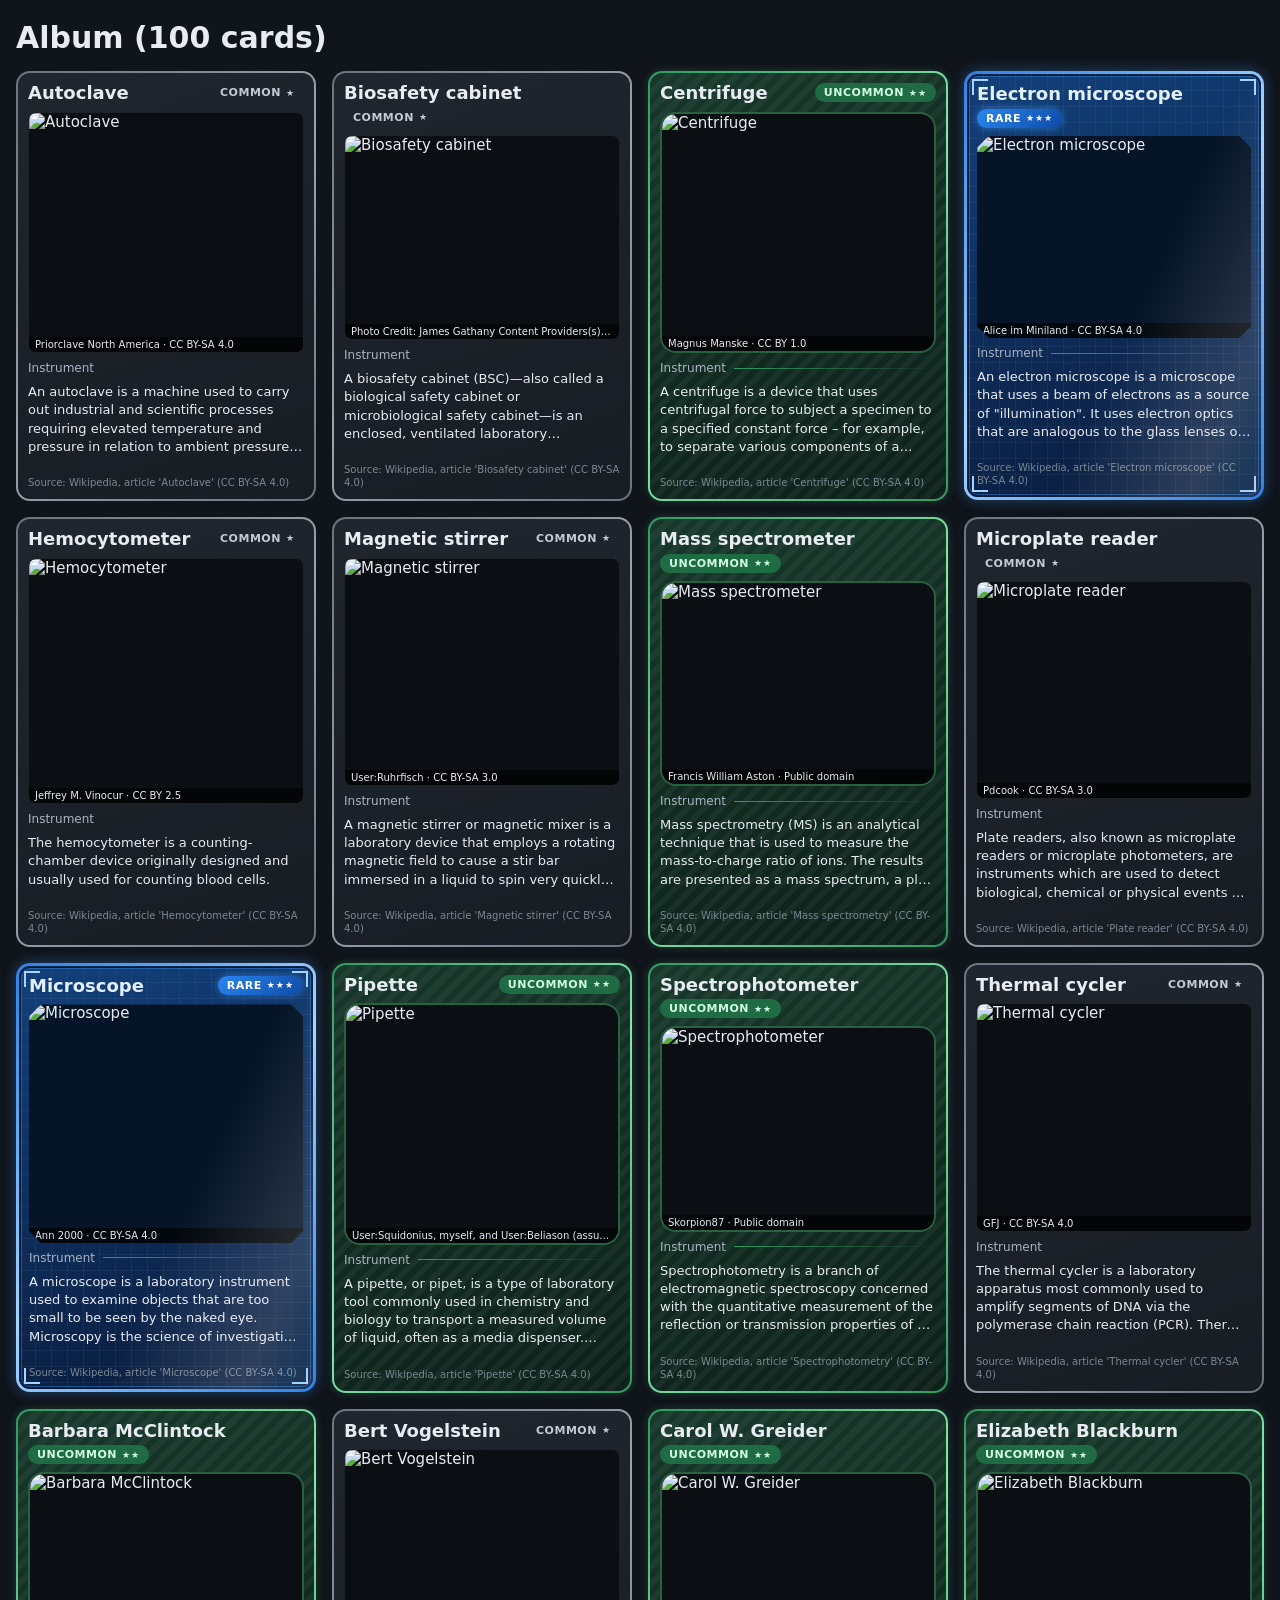
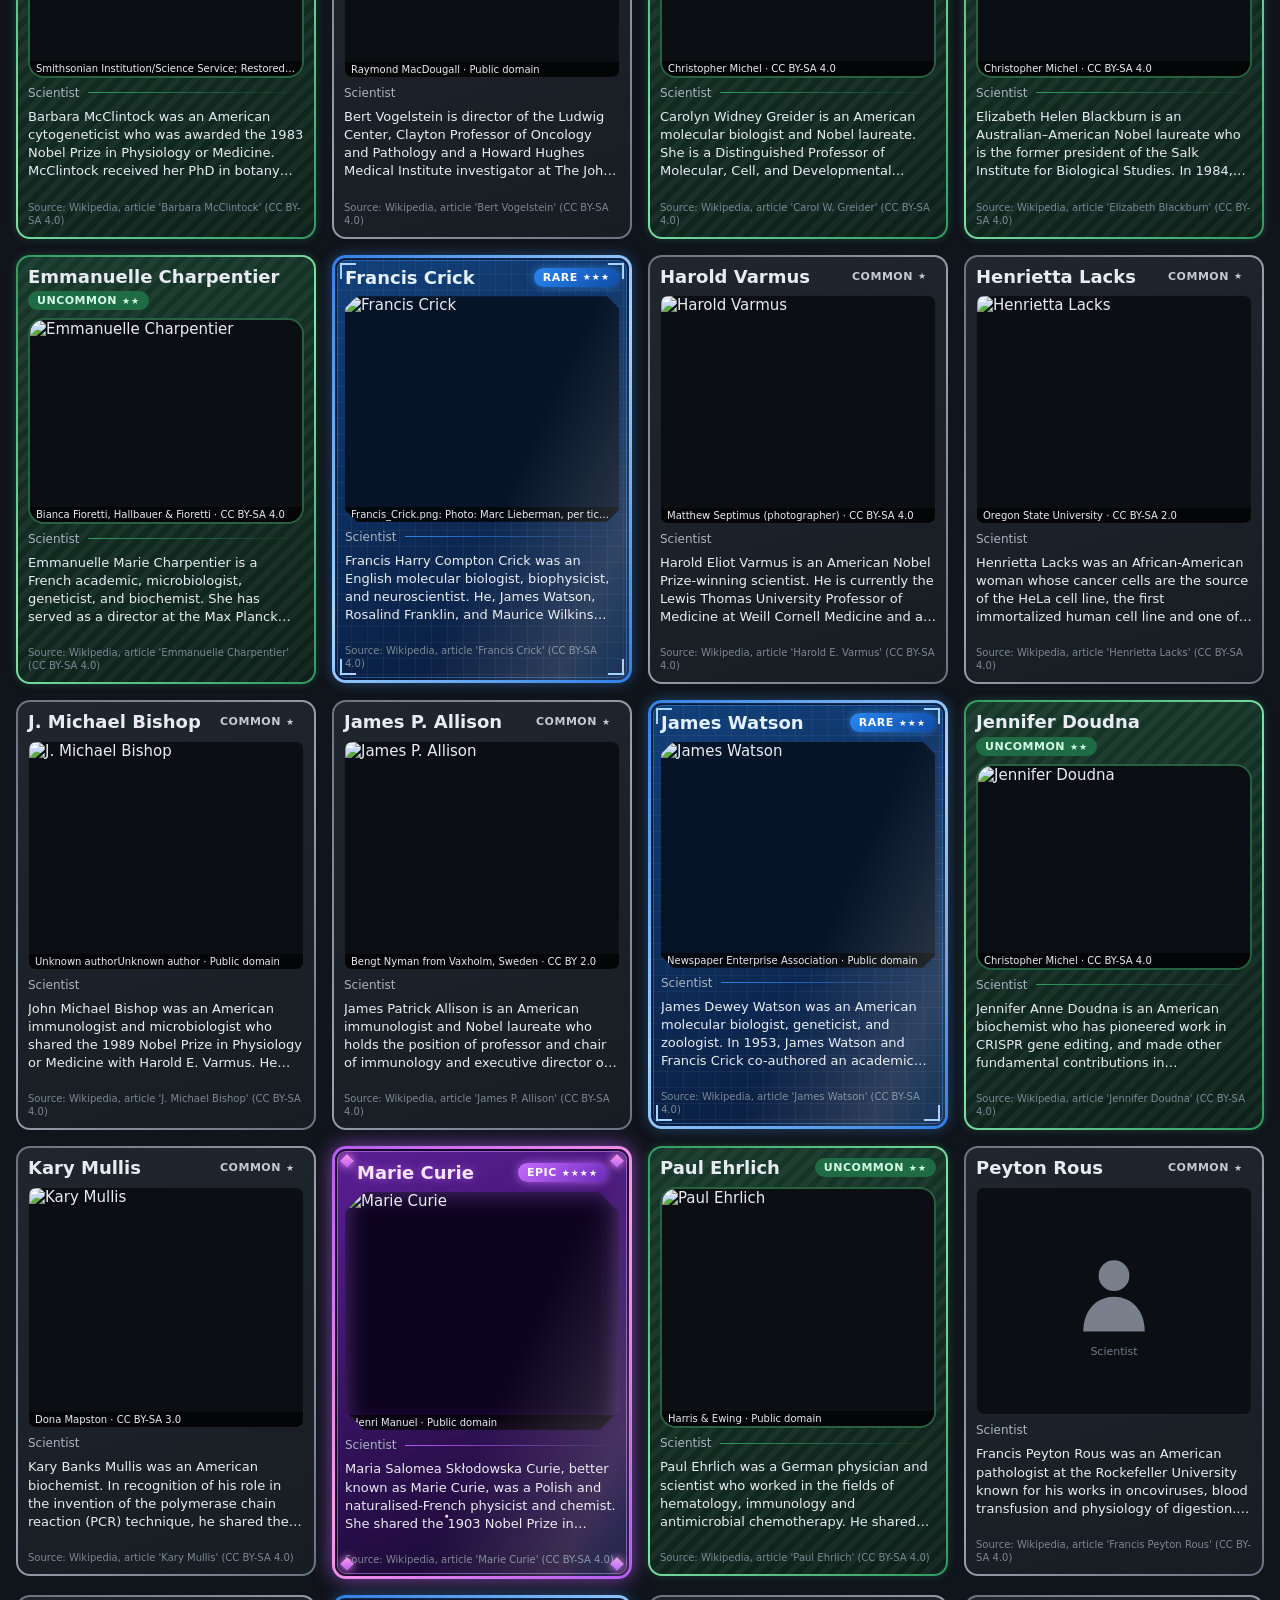
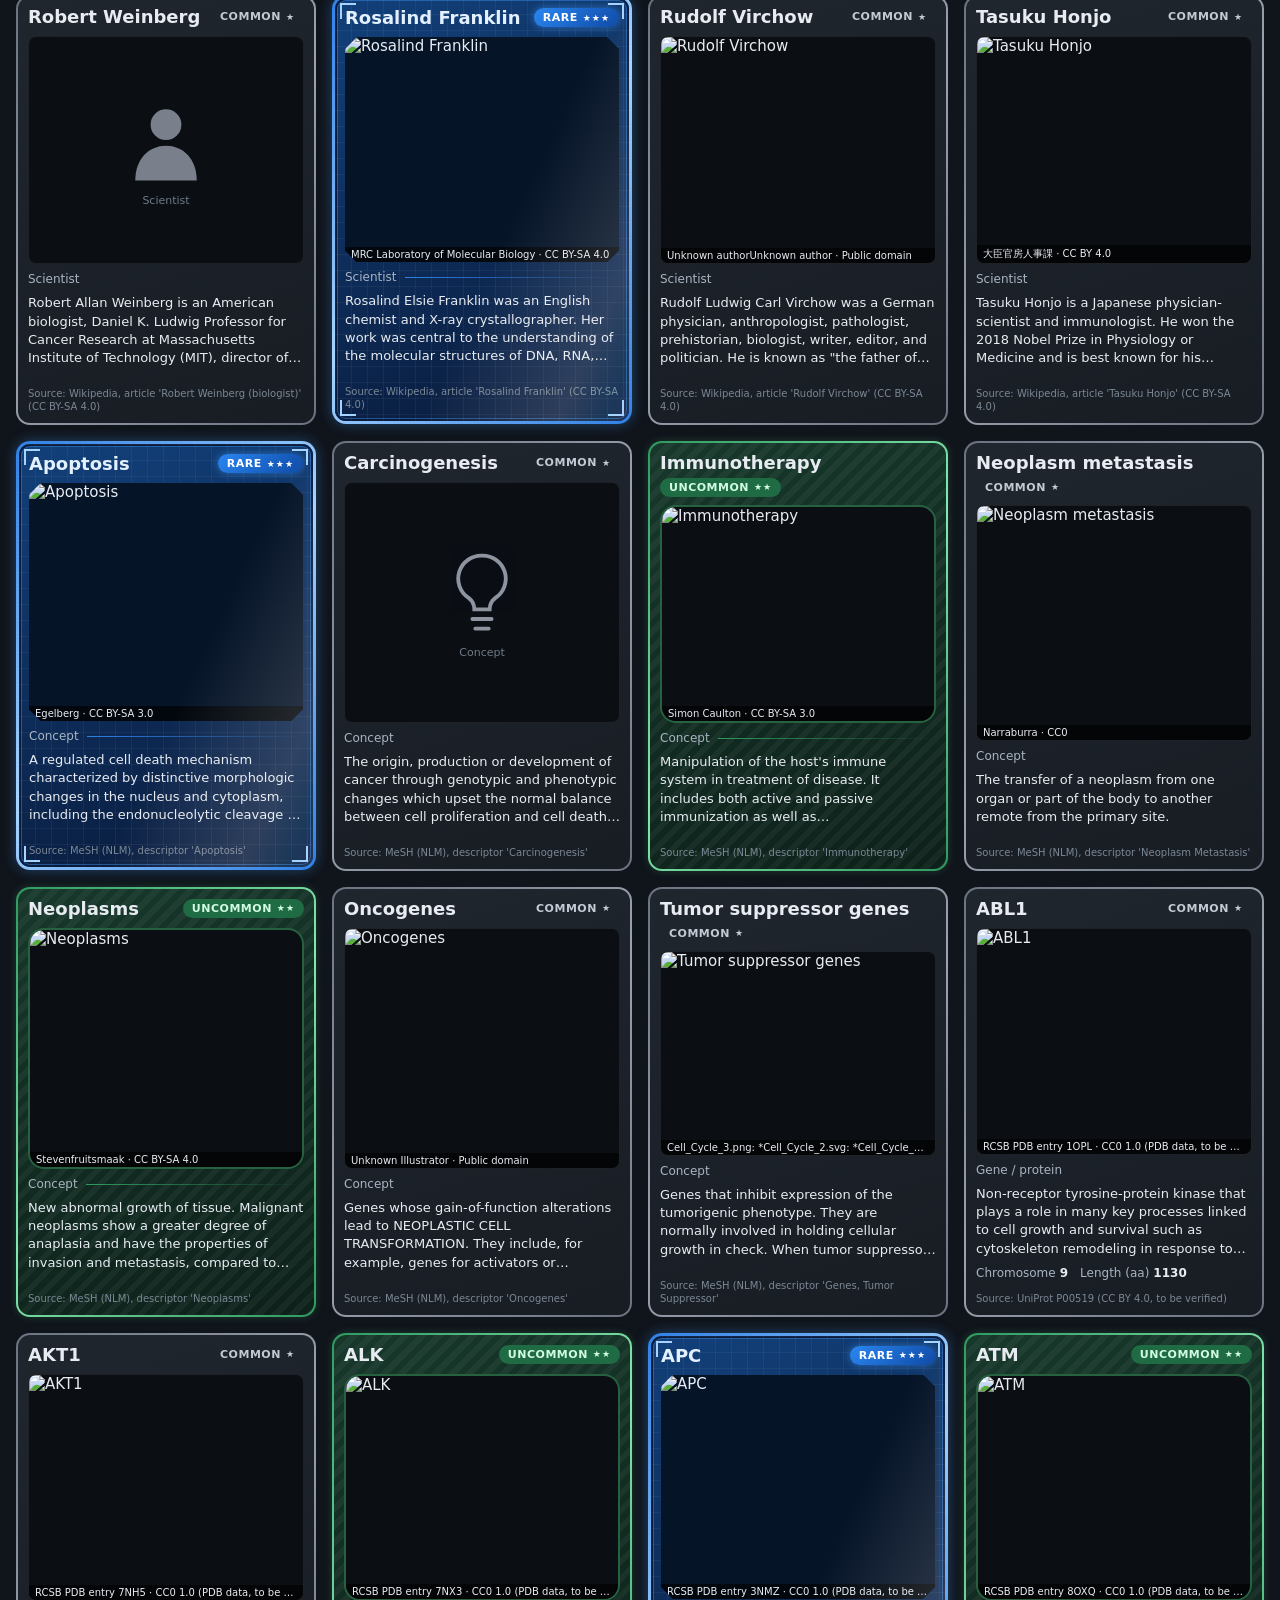
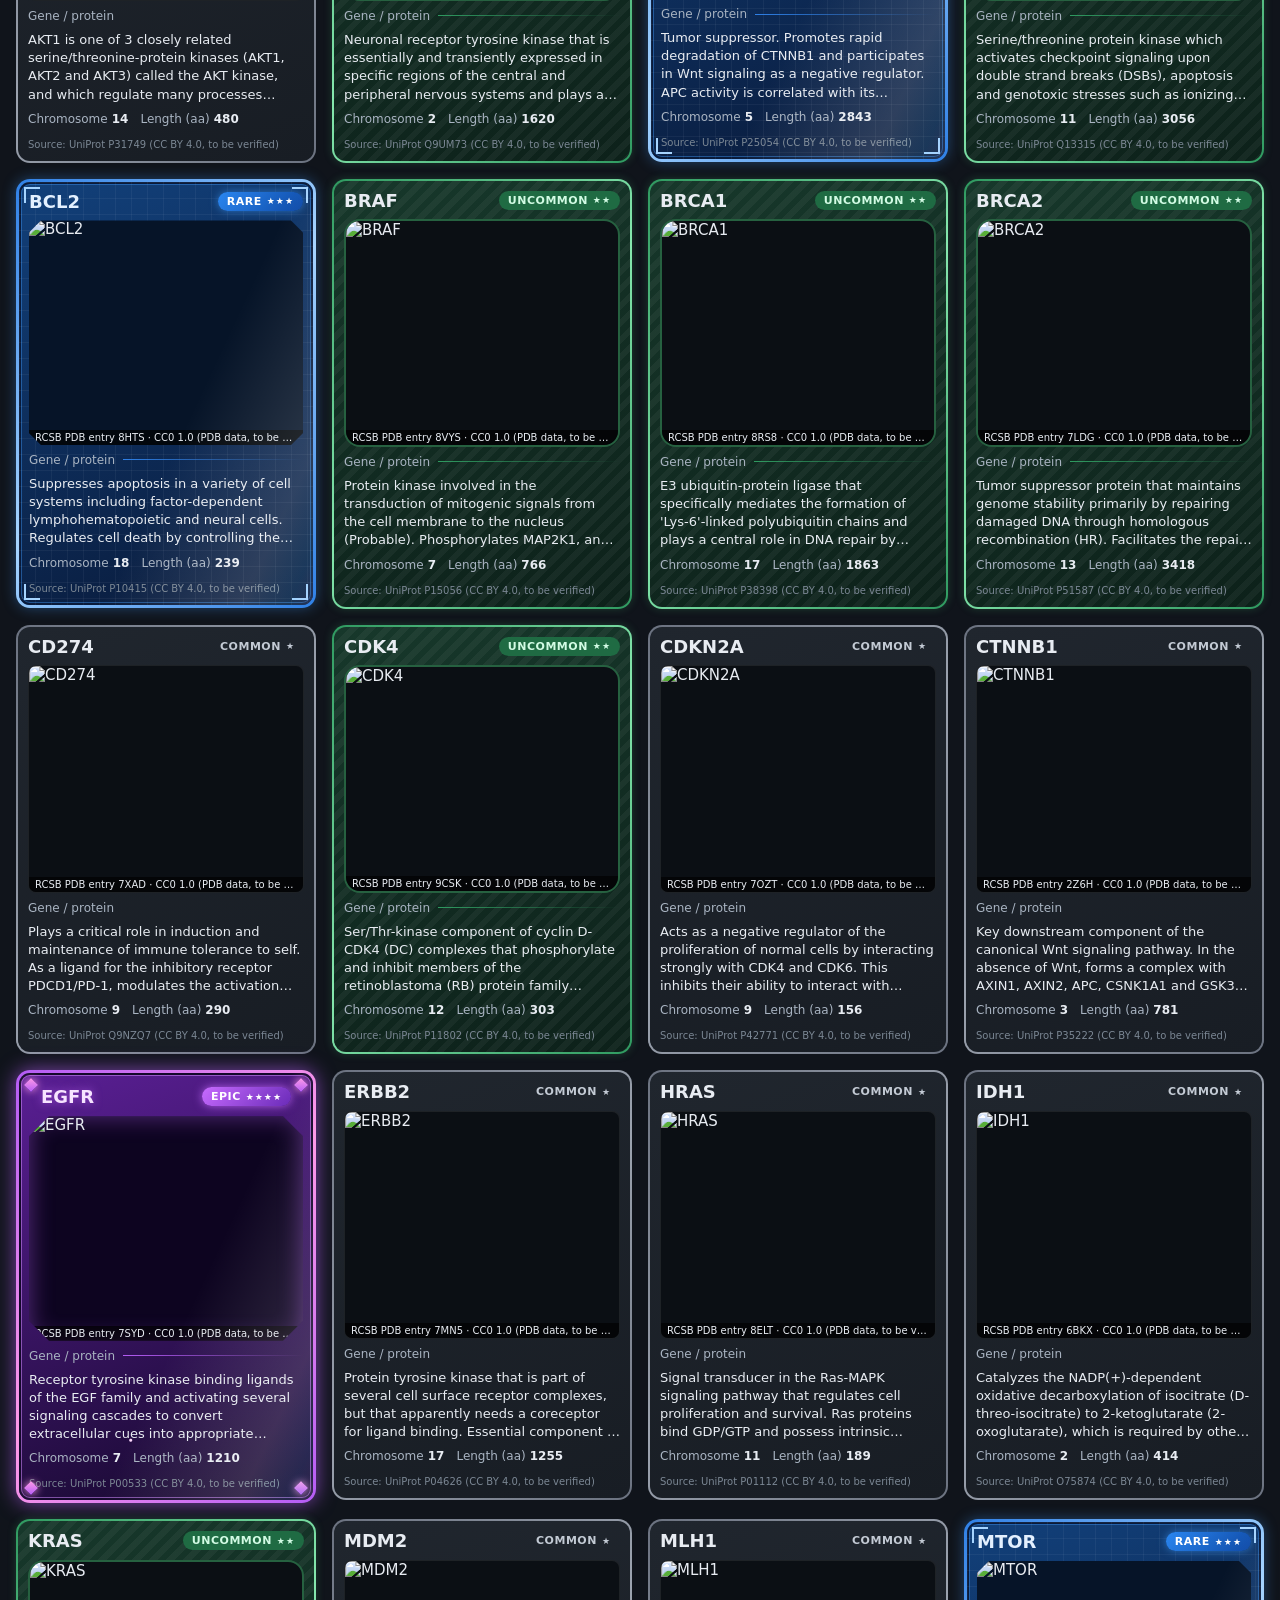
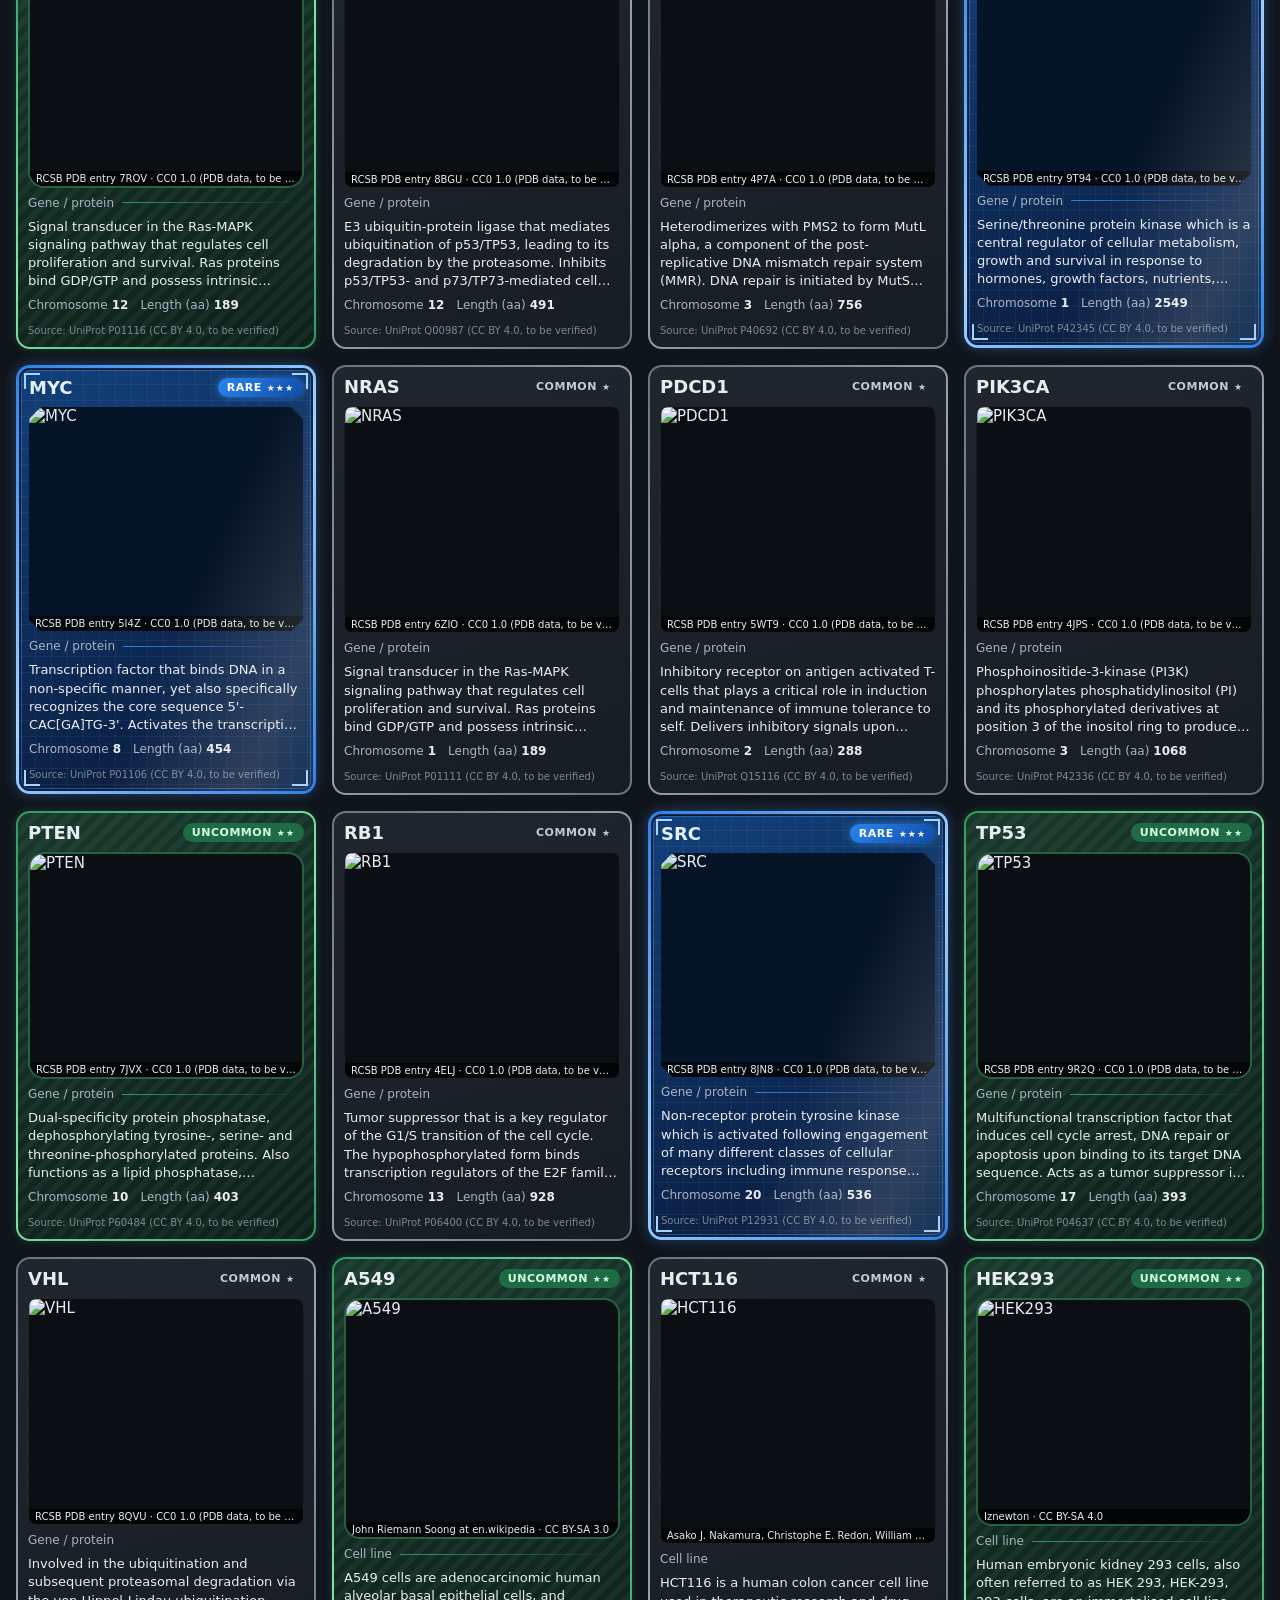
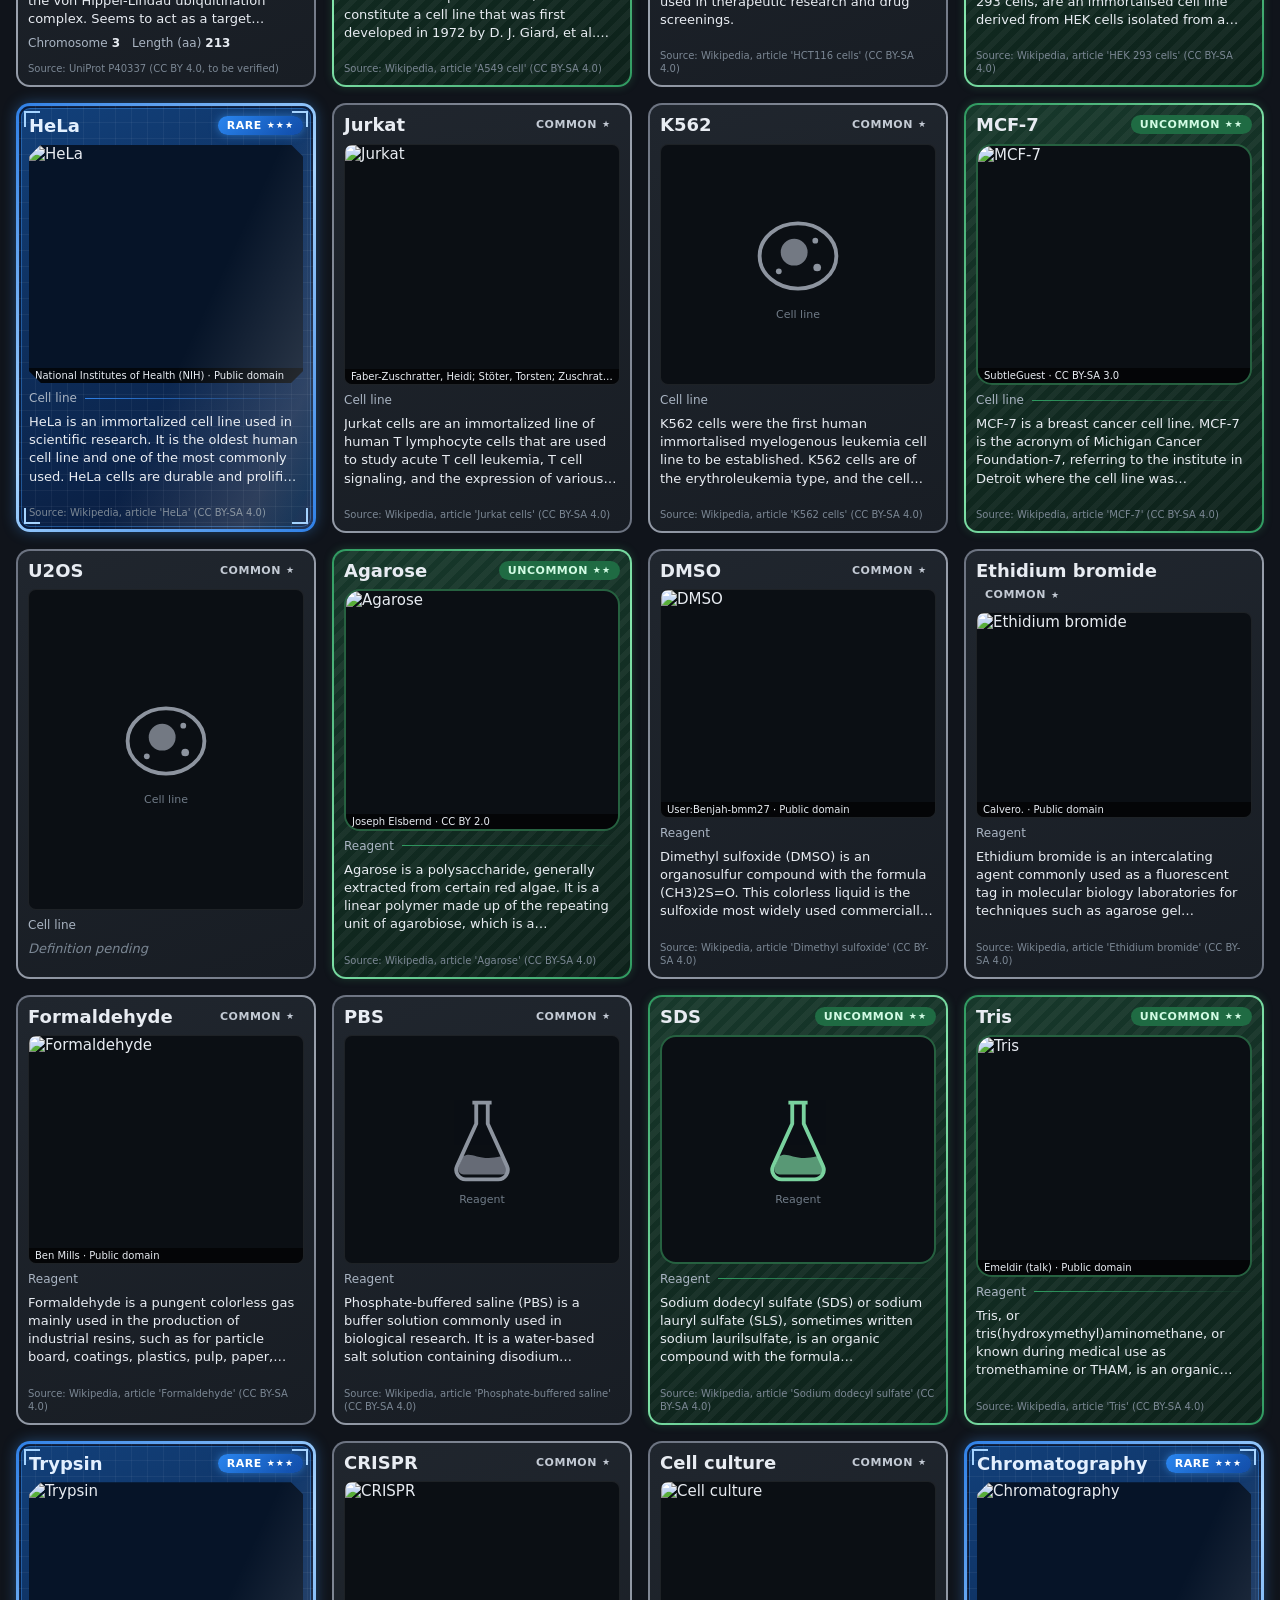
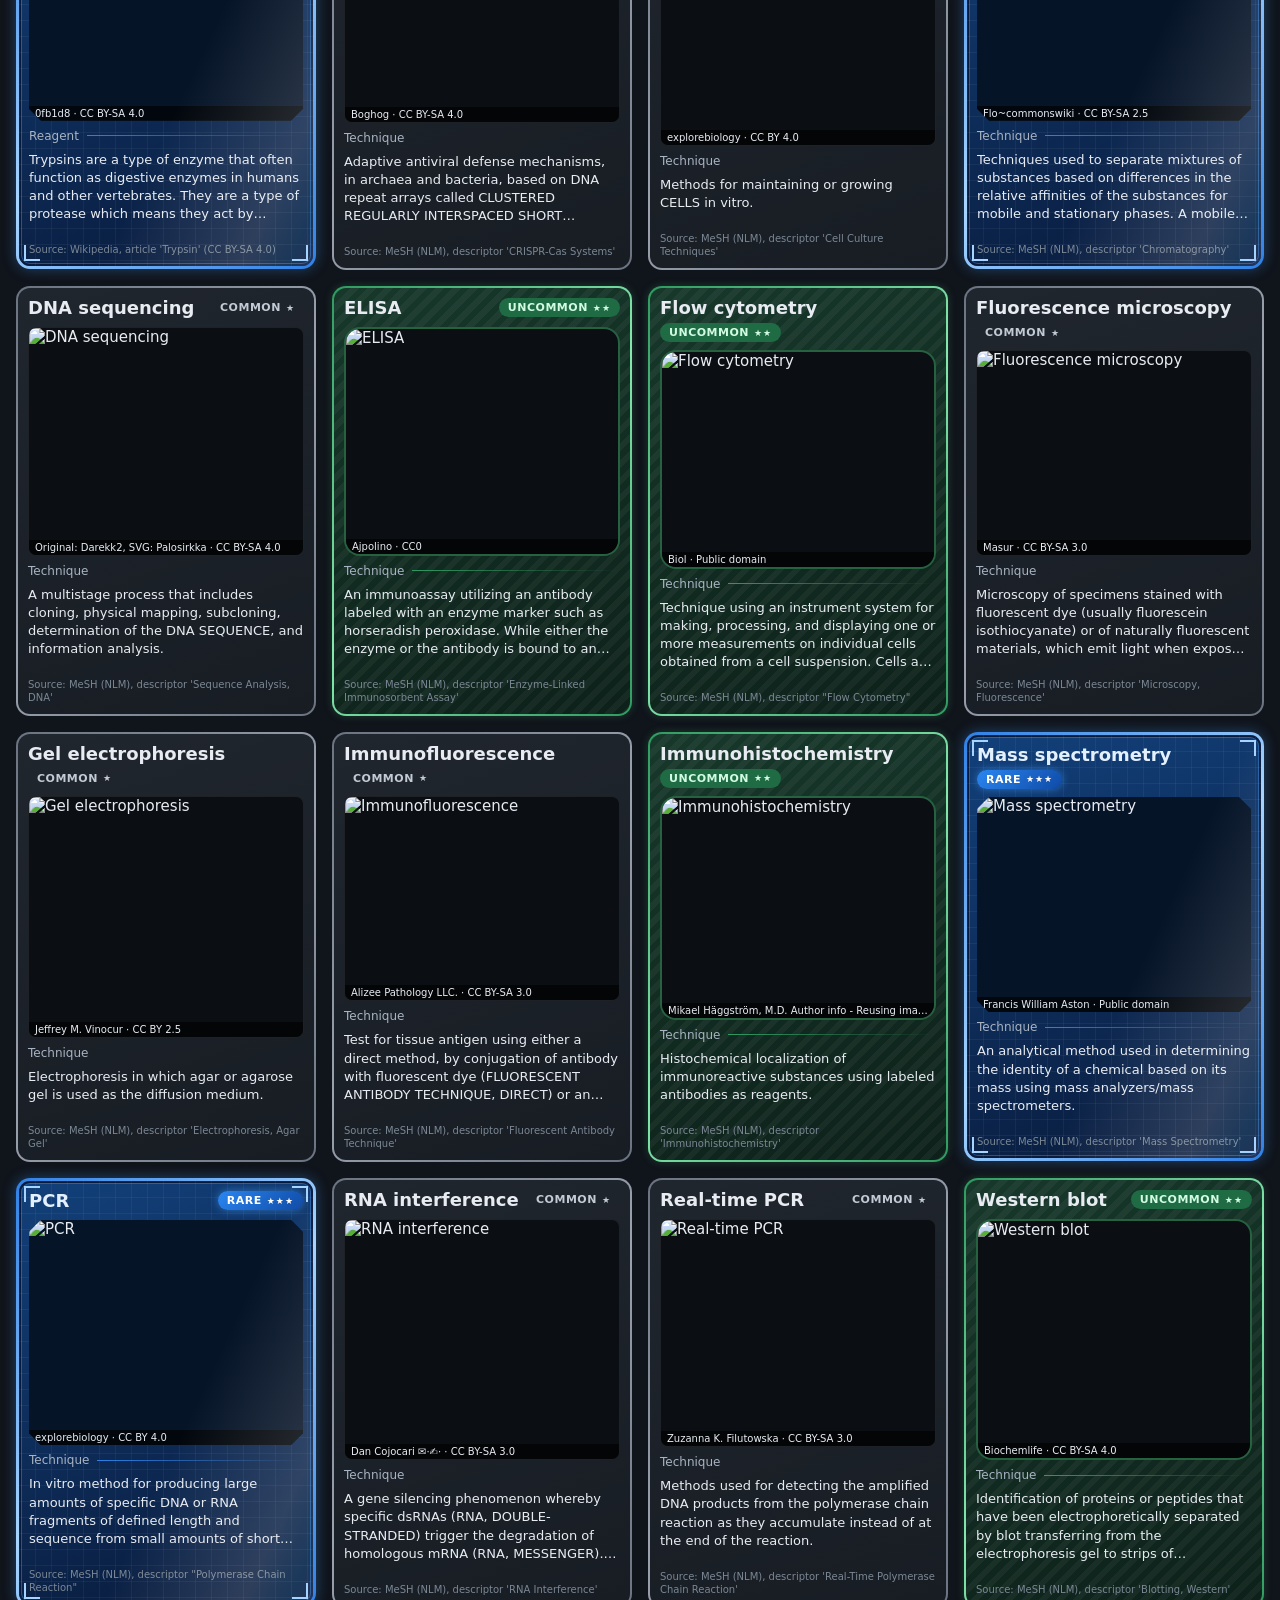
==== commit 6d474ddf: "Totes les cartes del mateix tamany (proporció fixa); neteja de referències PubMed del text Co-Author" ====
--- a/web/index.html
+++ b/web/index.html
@@ -1,7 +1,7 @@
 <!doctype html><html lang="en"><meta charset="utf-8"><meta name="viewport" content="width=device-width,initial-scale=1"><title>BIO Album</title><style>body{margin:0;font:15px system-ui,sans-serif;background:#10141b;color:#e8ecf2}
 h1{padding:20px 16px 0;margin:0}.grid{display:grid;grid-template-columns:repeat(auto-fill,minmax(260px,1fr));gap:16px;padding:16px}
 /* Cartes: cada raresa té el seu propi disseny (fons, marc, forma de la imatge, ornaments i insígnia), no només el color del marc. */
-.carta{--bw:3px;--bgA:#20262e;--bgB:#181d24;--fr1:#6b7280;--fr2:#9ca3af;--glow:none;
+.carta{aspect-ratio:.68;--bw:3px;--bgA:#20262e;--bgB:#181d24;--fr1:#6b7280;--fr2:#9ca3af;--glow:none;
  position:relative;overflow:hidden;display:flex;flex-direction:column;gap:8px;padding:10px;border-radius:14px;border:var(--bw) solid transparent;
  background:linear-gradient(160deg,var(--bgA),var(--bgB)) padding-box,linear-gradient(135deg,var(--fr1),var(--fr2),var(--fr1)) border-box;box-shadow:var(--glow);color:#e8ecf2}
 .carta>*:not(.orn){position:relative;z-index:1}
@@ -10,13 +10,13 @@
 h2{margin:0;font-size:18px;line-height:1.15;flex:1 1 auto;min-width:0;overflow-wrap:break-word}
 .rb{flex:0 0 auto;display:inline-flex;align-items:center;gap:5px;font-size:11px;font-weight:800;text-transform:uppercase;letter-spacing:.5px;padding:3px 9px;border-radius:999px;color:#c3cad4;white-space:nowrap}
 .rb b{font-size:9px;letter-spacing:1px;font-weight:700}
-.img{height:160px;background:#0b0f14;overflow:hidden;position:relative;display:flex;border-radius:8px;border:1px solid #ffffff14}
+.img{flex:1 1 0;min-height:40px;background:#0b0f14;overflow:hidden;position:relative;display:flex;border-radius:8px;border:1px solid #ffffff14}
 .img img{width:100%;height:100%;object-fit:contain}
 .cred{position:absolute;bottom:0;left:0;right:0;font-size:10px;background:#000a;padding:2px 6px;white-space:nowrap;overflow:hidden;text-overflow:ellipsis}
 .sense-img{margin:auto;color:var(--fr2);display:flex;flex-direction:column;align-items:center;gap:4px;opacity:.9}.sense-img svg{width:96px;height:96px}.sense-img span{font-size:11px;color:#7b8794}
 .cat{display:flex;align-items:center;gap:8px;font-size:12px;color:#a9b4c2}
-.def{margin:0;font-size:13px;line-height:1.4;display:-webkit-box;-webkit-line-clamp:5;-webkit-box-orient:vertical;overflow:hidden}.def.buit{color:#7b8794;font-style:italic}
-.font{margin:auto 0 0;padding-top:4px;font-size:10px;line-height:1.3;color:#7b8794}.stats{list-style:none;margin:0;padding:0;display:flex;gap:12px;font-size:12px}.stats span{color:#a9b4c2;margin-right:4px}
+.def{margin:0;font-size:13px;line-height:1.4;display:-webkit-box;-webkit-line-clamp:4;-webkit-box-orient:vertical;overflow:hidden;flex:0 0 auto}.def.buit{color:#7b8794;font-style:italic}
+.font{margin:auto 0 0;padding-top:4px;font-size:10px;line-height:1.3;color:#7b8794;display:-webkit-box;-webkit-line-clamp:2;-webkit-box-orient:vertical;overflow:hidden;flex:0 0 auto}.stats{list-style:none;margin:0;padding:0;display:flex;gap:12px;font-size:12px}.stats span{color:#a9b4c2;margin-right:4px}
 .orn{position:absolute;z-index:2;width:14px;height:14px;display:none;pointer-events:none}
 .orn.tl{top:5px;left:5px}.orn.tr{top:5px;right:5px}.orn.bl{bottom:5px;left:5px}.orn.br{bottom:5px;right:5px}
 
@@ -81,5 +81,5 @@
 derivative work: Materialscientist (talk) · CC BY 2.5</div></div><div class="cat">Scientist</div><p class="def">Francis Harry Compton Crick was an English molecular biologist, biophysicist, and neuroscientist. He, James Watson, Rosalind Franklin, and Maurice Wilkins played crucial roles in deciphering the helical structure of the DNA molecule.</p><ul class="stats"></ul><p class="font">Source: Wikipedia, article &#x27;Francis Crick&#x27; (CC BY-SA 4.0)</p></article><article class="carta" data-r="comuna" style="--r:#8a8f98"><i class="orn tl"></i><i class="orn tr"></i><i class="orn bl"></i><i class="orn br"></i><header><h2>Harold Varmus</h2><span class="rb">Common<b>★</b></span></header><div class="img"><img src="https://thumb.wikimedia.org/wikipedia/commons/thumb/f/ff/National_Cancer_Institute_director_Harold_E._Varmus_%283%29_%28cropped%29.jpg/960px-National_Cancer_Institute_director_Harold_E._Varmus_%283%29_%28cropped%29.jpg?utm_source=commons.wikimedia.org&amp;utm_campaign=imageinfo&amp;utm_content=thumbnail" alt="Harold Varmus" loading="lazy"><div class="cred">Matthew Septimus (photographer) · CC BY-SA 4.0</div></div><div class="cat">Scientist</div><p class="def">Harold Eliot Varmus is an American Nobel Prize-winning scientist. He is currently the Lewis Thomas University Professor of Medicine at Weill Cornell Medicine and a senior associate at the New York Genome Center.</p><ul class="stats"></ul><p class="font">Source: Wikipedia, article &#x27;Harold E. Varmus&#x27; (CC BY-SA 4.0)</p></article><article class="carta" data-r="comuna" style="--r:#8a8f98"><i class="orn tl"></i><i class="orn tr"></i><i class="orn bl"></i><i class="orn br"></i><header><h2>Henrietta Lacks</h2><span class="rb">Common<b>★</b></span></header><div class="img"><img src="https://upload.wikimedia.org/wikipedia/commons/0/03/Henrietta_Lacks_%28cropped%29.jpg?utm_source=commons.wikimedia.org&amp;utm_campaign=imageinfo&amp;utm_content=thumbnail_unscaled" alt="Henrietta Lacks" loading="lazy"><div class="cred">Oregon State University · CC BY-SA 2.0</div></div><div class="cat">Scientist</div><p class="def">Henrietta Lacks was an African-American woman whose cancer cells are the source of the HeLa cell line, the first immortalized human cell line and one of the most important cell lines in medical research. An immortalized cell line reproduces indefinitely under specific conditions, and the HeLa cell line continues to be a source of invaluable medical data and research to the present day.</p><ul class="stats"></ul><p class="font">Source: Wikipedia, article &#x27;Henrietta Lacks&#x27; (CC BY-SA 4.0)</p></article><article class="carta" data-r="comuna" style="--r:#8a8f98"><i class="orn tl"></i><i class="orn tr"></i><i class="orn bl"></i><i class="orn br"></i><header><h2>J. Michael Bishop</h2><span class="rb">Common<b>★</b></span></header><div class="img"><img src="https://thumb.wikimedia.org/wikipedia/commons/thumb/3/32/Nci-vol-8172-300_j_michael_bishop.jpg/960px-Nci-vol-8172-300_j_michael_bishop.jpg?utm_source=commons.wikimedia.org&amp;utm_campaign=imageinfo&amp;utm_content=thumbnail" alt="J. Michael Bishop" loading="lazy"><div class="cred">Unknown authorUnknown author · Public domain</div></div><div class="cat">Scientist</div><p class="def">John Michael Bishop was an American immunologist and microbiologist who shared the 1989 Nobel Prize in Physiology or Medicine with Harold E. Varmus. He was a faculty member at the University of California, San Francisco (UCSF), where he also served as chancellor from 1998 to 2009.</p><ul class="stats"></ul><p class="font">Source: Wikipedia, article &#x27;J. Michael Bishop&#x27; (CC BY-SA 4.0)</p></article><article class="carta" data-r="comuna" style="--r:#8a8f98"><i class="orn tl"></i><i class="orn tr"></i><i class="orn bl"></i><i class="orn br"></i><header><h2>James P. Allison</h2><span class="rb">Common<b>★</b></span></header><div class="img"><img src="https://thumb.wikimedia.org/wikipedia/commons/thumb/f/ff/James_P._Allison_EM1B5525_%2846207775441%29.jpg/960px-James_P._Allison_EM1B5525_%2846207775441%29.jpg?utm_source=commons.wikimedia.org&amp;utm_campaign=imageinfo&amp;utm_content=thumbnail" alt="James P. Allison" loading="lazy"><div class="cred">Bengt Nyman from Vaxholm, Sweden · CC BY 2.0</div></div><div class="cat">Scientist</div><p class="def">James Patrick Allison is an American immunologist and Nobel laureate who holds the position of professor and chair of immunology and executive director of immunotherapy platform at the MD Anderson Cancer Center in Houston, Texas. Allison is Regental Professor and Founding-Director of James P. Allison Institute at the MD Anderson Cancer Center.</p><ul class="stats"></ul><p class="font">Source: Wikipedia, article &#x27;James P. Allison&#x27; (CC BY-SA 4.0)</p></article><article class="carta" data-r="rara" style="--r:#2f7fd1"><i class="orn tl"></i><i class="orn tr"></i><i class="orn bl"></i><i class="orn br"></i><header><h2>James Watson</h2><span class="rb">Rare<b>★★★</b></span></header><div class="img"><img src="https://thumb.wikimedia.org/wikipedia/commons/thumb/d/d8/James_D._Watson_LCCN2007680359.jpg/960px-James_D._Watson_LCCN2007680359.jpg?utm_source=commons.wikimedia.org&amp;utm_campaign=imageinfo&amp;utm_content=thumbnail" alt="James Watson" loading="lazy"><div class="cred">Newspaper Enterprise Association · Public domain</div></div><div class="cat">Scientist</div><p class="def">James Dewey Watson was an American molecular biologist, geneticist, and zoologist. In 1953, James Watson and Francis Crick co-authored an academic paper on DNA entitled, &quot;Molecular Structure of Nucleic Acids: A Structure for Deoxyribose Nucleic Acid&quot;. Published in the scientific journal Nature, the paper proposed the existence of the double helix structure of the DNA molecule, having built on research by Rosalind Franklin and Raymond Gosling. In 1962, the Nobel Prize in Physiology or Medicine was awarded to James Watson, Francis Crick, and Maurice Wilkins &quot;for their discoveries concerning the molecular structure of nucleic acids and its significance for information transfer in living material&quot;.</p><ul class="stats"></ul><p class="font">Source: Wikipedia, article &#x27;James Watson&#x27; (CC BY-SA 4.0)</p></article><article class="carta" data-r="poc_comuna" style="--r:#3f9b5c"><i class="orn tl"></i><i class="orn tr"></i><i class="orn bl"></i><i class="orn br"></i><header><h2>Jennifer Doudna</h2><span class="rb">Uncommon<b>★★</b></span></header><div class="img"><img src="https://thumb.wikimedia.org/wikipedia/commons/thumb/7/7e/Jennifer_Doudna_by_Christopher_Michel_in_2023_01.jpg/960px-Jennifer_Doudna_by_Christopher_Michel_in_2023_01.jpg?utm_source=commons.wikimedia.org&amp;utm_campaign=imageinfo&amp;utm_content=thumbnail" alt="Jennifer Doudna" loading="lazy"><div class="cred">Christopher Michel · CC BY-SA 4.0</div></div><div class="cat">Scientist</div><p class="def">Jennifer Anne Doudna is an American biochemist who has pioneered work in CRISPR gene editing, and made other fundamental contributions in biochemistry and genetics. She received the 2020 Nobel Prize in Chemistry, with Emmanuelle Charpentier, &quot;for the development of a method for genome editing.&quot; She is the Li Ka Shing Chancellor&#x27;s Chair Professor at the University of California, Berkeley. She has been an investigator with the Howard Hughes Medical Institute since 1997.</p><ul class="stats"></ul><p class="font">Source: Wikipedia, article &#x27;Jennifer Doudna&#x27; (CC BY-SA 4.0)</p></article><article class="carta" data-r="comuna" style="--r:#8a8f98"><i class="orn tl"></i><i class="orn tr"></i><i class="orn bl"></i><i class="orn br"></i><header><h2>Kary Mullis</h2><span class="rb">Common<b>★</b></span></header><div class="img"><img src="https://upload.wikimedia.org/wikipedia/commons/7/7f/Kary_Mullis.jpg?utm_source=commons.wikimedia.org&amp;utm_campaign=imageinfo&amp;utm_content=thumbnail_unscaled" alt="Kary Mullis" loading="lazy"><div class="cred">Dona Mapston · CC BY-SA 3.0</div></div><div class="cat">Scientist</div><p class="def">Kary Banks Mullis was an American biochemist. In recognition of his role in the invention of the polymerase chain reaction (PCR) technique, he shared the 1993 Nobel Prize in Chemistry with Michael Smith and was awarded the Japan Prize in the same year. PCR became a central technique in biochemistry and molecular biology, described by The New York Times as &quot;highly original and significant, virtually dividing biology into the two epochs of before PCR and after PCR.&quot;</p><ul class="stats"></ul><p class="font">Source: Wikipedia, article &#x27;Kary Mullis&#x27; (CC BY-SA 4.0)</p></article><article class="carta" data-r="epica" style="--r:#8e4fd1"><i class="orn tl"></i><i class="orn tr"></i><i class="orn bl"></i><i class="orn br"></i><header><h2>Marie Curie</h2><span class="rb">Epic<b>★★★★</b></span></header><div class="img"><img src="https://thumb.wikimedia.org/wikipedia/commons/thumb/c/c8/Marie_Curie_c._1920s.jpg/960px-Marie_Curie_c._1920s.jpg?utm_source=commons.wikimedia.org&amp;utm_campaign=imageinfo&amp;utm_content=thumbnail" alt="Marie Curie" loading="lazy"><div class="cred">Henri Manuel · Public domain</div></div><div class="cat">Scientist</div><p class="def">Maria Salomea Skłodowska Curie, better known as Marie Curie, was a Polish and naturalised-French physicist and chemist. She shared the 1903 Nobel Prize in Physics with her husband, Pierre Curie, &quot;for their joint researches on the radioactivity phenomena discovered by Professor Henri Becquerel&quot;. She won the 1911 Nobel Prize in Chemistry &quot;[for] the discovery of the elements radium and polonium, by the isolation of radium and the study of the nature and compounds of this remarkable element&quot;.</p><ul class="stats"></ul><p class="font">Source: Wikipedia, article &#x27;Marie Curie&#x27; (CC BY-SA 4.0)</p></article><article class="carta" data-r="poc_comuna" style="--r:#3f9b5c"><i class="orn tl"></i><i class="orn tr"></i><i class="orn bl"></i><i class="orn br"></i><header><h2>Paul Ehrlich</h2><span class="rb">Uncommon<b>★★</b></span></header><div class="img"><img src="https://thumb.wikimedia.org/wikipedia/commons/thumb/0/05/Paul_Ehrlich_1915.jpg/960px-Paul_Ehrlich_1915.jpg?utm_source=commons.wikimedia.org&amp;utm_campaign=imageinfo&amp;utm_content=thumbnail" alt="Paul Ehrlich" loading="lazy"><div class="cred">Harris &amp; Ewing · Public domain</div></div><div class="cat">Scientist</div><p class="def">Paul Ehrlich was a German physician and scientist who worked in the fields of hematology, immunology and antimicrobial chemotherapy. He shared the 1908 Nobel Prize in Physiology or Medicine with Élie Metchnikoff &quot;in recognition of their work on immunity&quot;. Among his foremost achievements were finding a cure for syphilis in 1909 and inventing an important modification of the technique for Gram staining bacteria. The methods he developed for staining tissue made it possible to distinguish between different types of blood cells, which led to the ability to diagnose numerous blood diseases.</p><ul class="stats"></ul><p class="font">Source: Wikipedia, article &#x27;Paul Ehrlich&#x27; (CC BY-SA 4.0)</p></article><article class="carta" data-r="comuna" style="--r:#8a8f98"><i class="orn tl"></i><i class="orn tr"></i><i class="orn bl"></i><i class="orn br"></i><header><h2>Peyton Rous</h2><span class="rb">Common<b>★</b></span></header><div class="img"><div class="sense-img"><svg viewBox="0 0 100 100" aria-hidden="true"><circle cx="50" cy="32" r="16" fill="currentColor" opacity=".85"/><path d="M18 90c0-22 14-36 32-36s32 14 32 36z" fill="currentColor" opacity=".85"/></svg><span>Scientist</span></div></div><div class="cat">Scientist</div><p class="def">Francis Peyton Rous was an American pathologist at the Rockefeller University known for his works in oncoviruses, blood transfusion and physiology of digestion. A medical graduate from the Johns Hopkins University, he was discouraged from becoming a practicing physician due to severe tuberculosis. After three years of working as an instructor of pathology at the University of Michigan, he became dedicated researcher at the Rockefeller Institute for Medical Research for the rest of his career.</p><ul class="stats"></ul><p class="font">Source: Wikipedia, article &#x27;Francis Peyton Rous&#x27; (CC BY-SA 4.0)</p></article><article class="carta" data-r="comuna" style="--r:#8a8f98"><i class="orn tl"></i><i class="orn tr"></i><i class="orn bl"></i><i class="orn br"></i><header><h2>Robert Weinberg</h2><span class="rb">Common<b>★</b></span></header><div class="img"><div class="sense-img"><svg viewBox="0 0 100 100" aria-hidden="true"><circle cx="50" cy="32" r="16" fill="currentColor" opacity=".85"/><path d="M18 90c0-22 14-36 32-36s32 14 32 36z" fill="currentColor" opacity=".85"/></svg><span>Scientist</span></div></div><div class="cat">Scientist</div><p class="def">Robert Allan Weinberg is an American biologist, Daniel K. Ludwig Professor for Cancer Research at Massachusetts Institute of Technology (MIT), director of the Ludwig Center of the MIT, and American Cancer Society Research Professor. His research is in the area of oncogenes and the genetic basis of human cancer.</p><ul class="stats"></ul><p class="font">Source: Wikipedia, article &#x27;Robert Weinberg (biologist)&#x27; (CC BY-SA 4.0)</p></article><article class="carta" data-r="rara" style="--r:#2f7fd1"><i class="orn tl"></i><i class="orn tr"></i><i class="orn bl"></i><i class="orn br"></i><header><h2>Rosalind Franklin</h2><span class="rb">Rare<b>★★★</b></span></header><div class="img"><img src="https://upload.wikimedia.org/wikipedia/commons/9/97/Rosalind_Franklin.jpg?utm_source=commons.wikimedia.org&amp;utm_campaign=imageinfo&amp;utm_content=thumbnail_unscaled" alt="Rosalind Franklin" loading="lazy"><div class="cred">MRC Laboratory of Molecular Biology · CC BY-SA 4.0</div></div><div class="cat">Scientist</div><p class="def">Rosalind Elsie Franklin was an English chemist and X-ray crystallographer. Her work was central to the understanding of the molecular structures of DNA, RNA, viruses, coal, and graphite. Although her works on coal and viruses were appreciated in her lifetime, Franklin&#x27;s contributions to the discovery of the structure of DNA were largely unrecognised during her life, for which Franklin has been variously referred to as the &quot;wronged heroine&quot;, the &quot;dark lady of DNA&quot;, the &quot;forgotten heroine&quot;, a &quot;feminist icon&quot;, and the &quot;Sylvia Plath of molecular biology&quot;. James Watson believed that, had she not died, ideally, Franklin would have been awarded a Nobel Prize in Chemistry.</p><ul class="stats"></ul><p class="font">Source: Wikipedia, article &#x27;Rosalind Franklin&#x27; (CC BY-SA 4.0)</p></article><article class="carta" data-r="comuna" style="--r:#8a8f98"><i class="orn tl"></i><i class="orn tr"></i><i class="orn bl"></i><i class="orn br"></i><header><h2>Rudolf Virchow</h2><span class="rb">Common<b>★</b></span></header><div class="img"><img src="https://thumb.wikimedia.org/wikipedia/commons/thumb/9/9c/Rudolf_Virchow_NLM3.jpg/960px-Rudolf_Virchow_NLM3.jpg?utm_source=commons.wikimedia.org&amp;utm_campaign=imageinfo&amp;utm_content=thumbnail" alt="Rudolf Virchow" loading="lazy"><div class="cred">Unknown authorUnknown author · Public domain</div></div><div class="cat">Scientist</div><p class="def">Rudolf Ludwig Carl Virchow was a German physician, anthropologist, pathologist, prehistorian, biologist, writer, editor, and politician. He is known as &quot;the father of modern pathology&quot; and as the founder of social medicine, and to his colleagues, the &quot;Pope of medicine&quot;.</p><ul class="stats"></ul><p class="font">Source: Wikipedia, article &#x27;Rudolf Virchow&#x27; (CC BY-SA 4.0)</p></article><article class="carta" data-r="comuna" style="--r:#8a8f98"><i class="orn tl"></i><i class="orn tr"></i><i class="orn bl"></i><i class="orn br"></i><header><h2>Tasuku Honjo</h2><span class="rb">Common<b>★</b></span></header><div class="img"><img src="https://upload.wikimedia.org/wikipedia/commons/b/b3/Tasuku_Honjo_201311.jpg?utm_source=commons.wikimedia.org&amp;utm_campaign=imageinfo&amp;utm_content=thumbnail_unscaled" alt="Tasuku Honjo" loading="lazy"><div class="cred">大臣官房人事課 · CC BY 4.0</div></div><div class="cat">Scientist</div><p class="def">Tasuku Honjo  is a Japanese physician-scientist and immunologist. He won the 2018 Nobel Prize in Physiology or Medicine and is best known for his identification of programmed cell death protein 1 (PD-1). He is also known for his molecular identification of cytokines IL-4 and IL-5, as well as the discovery of activation-induced cytidine deaminase (AID) that is essential for class switch recombination and somatic hypermutation.</p><ul class="stats"></ul><p class="font">Source: Wikipedia, article &#x27;Tasuku Honjo&#x27; (CC BY-SA 4.0)</p></article><article class="carta" data-r="rara" style="--r:#2f7fd1"><i class="orn tl"></i><i class="orn tr"></i><i class="orn bl"></i><i class="orn br"></i><header><h2>Apoptosis</h2><span class="rb">Rare<b>★★★</b></span></header><div class="img"><img src="https://upload.wikimedia.org/wikipedia/commons/2/23/Apoptosis_DU145_cells_mosaic.jpg?utm_source=commons.wikimedia.org&amp;utm_campaign=imageinfo&amp;utm_content=thumbnail_unscaled" alt="Apoptosis" loading="lazy"><div class="cred">Egelberg · CC BY-SA 3.0</div></div><div class="cat">Concept</div><p class="def">A regulated cell death mechanism characterized by distinctive morphologic changes in the nucleus and cytoplasm, including the endonucleolytic cleavage of genomic DNA, at regularly spaced, internucleosomal sites, i.e., DNA FRAGMENTATION. It is genetically programmed and serves as a balance to mitosis in regulating the size of animal tissues and in mediating pathologic processes associated with tumor growth.</p><ul class="stats"></ul><p class="font">Source: MeSH (NLM), descriptor &#x27;Apoptosis&#x27;</p></article><article class="carta" data-r="comuna" style="--r:#8a8f98"><i class="orn tl"></i><i class="orn tr"></i><i class="orn bl"></i><i class="orn br"></i><header><h2>Carcinogenesis</h2><span class="rb">Common<b>★</b></span></header><div class="img"><div class="sense-img"><svg viewBox="0 0 100 100" aria-hidden="true"><path d="M50 10a24 24 0 0 0-14 44c4 3 6 7 6 12h16c0-5 2-9 6-12A24 24 0 0 0 50 10z" fill="none" stroke="currentColor" stroke-width="4"/><path d="M40 76h20M43 86h14" stroke="currentColor" stroke-width="4" stroke-linecap="round"/></svg><span>Concept</span></div></div><div class="cat">Concept</div><p class="def">The origin, production or development of cancer through genotypic and phenotypic changes which upset the normal balance between cell proliferation and cell death. Carcinogenesis generally requires a constellation of steps, which may occur quickly or over a period of many years.</p><ul class="stats"></ul><p class="font">Source: MeSH (NLM), descriptor &#x27;Carcinogenesis&#x27;</p></article><article class="carta" data-r="poc_comuna" style="--r:#3f9b5c"><i class="orn tl"></i><i class="orn tr"></i><i class="orn bl"></i><i class="orn br"></i><header><h2>Immunotherapy</h2><span class="rb">Uncommon<b>★★</b></span></header><div class="img"><img src="https://thumb.wikimedia.org/wikipedia/commons/thumb/f/f5/Peptide_bound_to_Rituximab_FAB.png/960px-Peptide_bound_to_Rituximab_FAB.png?utm_source=commons.wikimedia.org&amp;utm_campaign=imageinfo&amp;utm_content=thumbnail" alt="Immunotherapy" loading="lazy"><div class="cred">Simon Caulton · CC BY-SA 3.0</div></div><div class="cat">Concept</div><p class="def">Manipulation of the host&#x27;s immune system in treatment of disease. It includes both active and passive immunization as well as immunosuppressive therapy to prevent graft rejection.</p><ul class="stats"></ul><p class="font">Source: MeSH (NLM), descriptor &#x27;Immunotherapy&#x27;</p></article><article class="carta" data-r="comuna" style="--r:#8a8f98"><i class="orn tl"></i><i class="orn tr"></i><i class="orn bl"></i><i class="orn br"></i><header><h2>Neoplasm metastasis</h2><span class="rb">Common<b>★</b></span></header><div class="img"><img src="https://thumb.wikimedia.org/wikipedia/commons/thumb/e/e5/Lymph_node_metastasis%2C_squamous_cell_carcinoma_bromchus.jpg/960px-Lymph_node_metastasis%2C_squamous_cell_carcinoma_bromchus.jpg?utm_source=commons.wikimedia.org&amp;utm_campaign=imageinfo&amp;utm_content=thumbnail" alt="Neoplasm metastasis" loading="lazy"><div class="cred">Narraburra · CC0</div></div><div class="cat">Concept</div><p class="def">The transfer of a neoplasm from one organ or part of the body to another remote from the primary site.</p><ul class="stats"></ul><p class="font">Source: MeSH (NLM), descriptor &#x27;Neoplasm Metastasis&#x27;</p></article><article class="carta" data-r="poc_comuna" style="--r:#3f9b5c"><i class="orn tl"></i><i class="orn tr"></i><i class="orn bl"></i><i class="orn br"></i><header><h2>Neoplasms</h2><span class="rb">Uncommon<b>★★</b></span></header><div class="img"><img src="https://upload.wikimedia.org/wikipedia/commons/5/56/Tumor_Mesothelioma2_legend.jpg?utm_source=commons.wikimedia.org&amp;utm_campaign=imageinfo&amp;utm_content=thumbnail_unscaled" alt="Neoplasms" loading="lazy"><div class="cred">Stevenfruitsmaak · CC BY-SA 4.0</div></div><div class="cat">Concept</div><p class="def">New abnormal growth of tissue. Malignant neoplasms show a greater degree of anaplasia and have the properties of invasion and metastasis, compared to benign neoplasms.</p><ul class="stats"></ul><p class="font">Source: MeSH (NLM), descriptor &#x27;Neoplasms&#x27;</p></article><article class="carta" data-r="comuna" style="--r:#8a8f98"><i class="orn tl"></i><i class="orn tr"></i><i class="orn bl"></i><i class="orn br"></i><header><h2>Oncogenes</h2><span class="rb">Common<b>★</b></span></header><div class="img"><img src="https://thumb.wikimedia.org/wikipedia/commons/thumb/d/de/Oncogenes_illustration.jpg/960px-Oncogenes_illustration.jpg?utm_source=commons.wikimedia.org&amp;utm_campaign=imageinfo&amp;utm_content=thumbnail" alt="Oncogenes" loading="lazy"><div class="cred">Unknown Illustrator · Public domain</div></div><div class="cat">Concept</div><p class="def">Genes whose gain-of-function alterations lead to NEOPLASTIC CELL TRANSFORMATION. They include, for example, genes for activators or stimulators of CELL PROLIFERATION such as growth factors, growth factor receptors, protein kinases, signal transducers, nuclear phosphoproteins, and transcription factors. A prefix of v- before oncogene symbols indicates oncogenes captured and transmitted by RETROVIRUSES; the prefix c- before the gene symbol of an oncogene indicates it is the cellular homolog (PROTO-ONCOGENES) of a v-oncogene.</p><ul class="stats"></ul><p class="font">Source: MeSH (NLM), descriptor &#x27;Oncogenes&#x27;</p></article><article class="carta" data-r="comuna" style="--r:#8a8f98"><i class="orn tl"></i><i class="orn tr"></i><i class="orn bl"></i><i class="orn br"></i><header><h2>Tumor suppressor genes</h2><span class="rb">Common<b>★</b></span></header><div class="img"><img src="https://thumb.wikimedia.org/wikipedia/commons/thumb/0/07/Cell_Cycle_3-3.svg/960px-Cell_Cycle_3-3.svg.png?utm_source=commons.wikimedia.org&amp;utm_campaign=imageinfo&amp;utm_content=thumbnail" alt="Tumor suppressor genes" loading="lazy"><div class="cred">Cell_Cycle_3.png: *Cell_Cycle_2.svg: *Cell_Cycle_2.png: Original uploader was Zephyris at en.wikipedia
 derivative work: Beao
 derivative work: Histidine (talk)
-derivative work: Histidine (talk) · CC BY-SA 3.0</div></div><div class="cat">Concept</div><p class="def">Genes that inhibit expression of the tumorigenic phenotype. They are normally involved in holding cellular growth in check. When tumor suppressor genes are inactivated or lost, a barrier to normal proliferation is removed and unregulated growth is possible.</p><ul class="stats"></ul><p class="font">Source: MeSH (NLM), descriptor &#x27;Genes, Tumor Suppressor&#x27;</p></article><article class="carta" data-r="comuna" style="--r:#8a8f98"><i class="orn tl"></i><i class="orn tr"></i><i class="orn bl"></i><i class="orn br"></i><header><h2>ABL1</h2><span class="rb">Common<b>★</b></span></header><div class="img"><img src="https://cdn.rcsb.org/images/structures/op/1opl/1opl_assembly-1.jpeg" alt="ABL1" loading="lazy"><div class="cred">RCSB PDB entry 1OPL · CC0 1.0 (PDB data, to be verified)</div></div><div class="cat">Gene / protein</div><p class="def">Non-receptor tyrosine-protein kinase that plays a role in many key processes linked to cell growth and survival such as cytoskeleton remodeling in response to extracellular stimuli, cell motility and adhesion, receptor endocytosis, autophagy, DNA damage response and apoptosis. Coordinates actin remodeling through tyrosine phosphorylation of proteins controlling cytoskeleton dynamics like WASF3 (involved in branch formation); ANXA1 (involved in membrane anchoring); DBN1, DBNL, CTTN, RAPH1 and ENAH (involved in signaling); or MAPT and PXN (microtubule-binding proteins). Phosphorylation of WASF3 is critical for the stimulation of lamellipodia formation and cell migration. Involved in the regulation of cell adhesion and motility through phosphorylation of key regulators of these processes such as BCAR1, CRK, CRKL, DOK1, EFS or NEDD9 (PubMed:22810897). Phosphorylates multiple receptor tyrosine kinases and more particularly promotes endocytosis of EGFR, facilitates the formation of neuromuscular synapses through MUSK, inhibits PDGFRB-mediated chemotaxis and modulates the endocytosis of activated B-cell receptor complexes. Other substrates which are involved in endocytosis regulation are the caveolin (CAV1) and RIN1. Moreover, ABL1 regulates the CBL family of ubiquitin ligases that drive receptor down-regulation and actin remodeling. Phosphorylation of CBL leads to increased EGFR stability. Involved in late-stage autophagy by regulating positively the trafficking and function of lysosomal components. ABL1 targets to mitochondria in response to oxidative stress and thereby mediates mitochondrial dysfunction and cell death. In response to oxidative stress, phosphorylates serine/threonine kinase PRKD2 at &#x27;Tyr-717&#x27; (PubMed:28428613). ABL1 is also translocated in the nucleus where it has DNA-binding activity and is involved in DNA-damage response and apoptosis. Many substrates are known mediators of DNA repair: DDB1, DDB2, ERCC3, ERCC6, RAD9A, RAD51, RAD52 or WRN. Activates the proapoptotic pathway when the DNA damage is too severe to be repaired. Phosphorylates TP73, a primary regulator for this type of damage-induced apoptosis. Phosphorylates the caspase CASP9 on &#x27;Tyr-153&#x27; and regulates its processing in the apoptotic response to DNA damage. Phosphorylates PSMA7 that leads to an inhibition of proteasomal activity and cell cycle transition blocks. ABL1 also acts as a regulator of multiple pathological signaling cascades during infection. Several known tyrosine-phosphorylated microbial proteins have been identified as ABL1 substrates. This is the case of A36R of Vaccinia virus, Tir (translocated intimin receptor) of pathogenic E.coli and possibly Citrobacter, CagA (cytotoxin-associated gene A) of H.pylori, or AnkA (ankyrin repeat-containing protein A) of A.phagocytophilum. Pathogens can highjack ABL1 kinase signaling to reorganize the host actin cytoskeleton for multiple purposes, like facilitating intracellular movement and host cell exit. Finally, functions as its own regulator through autocatalytic activity as well as through phosphorylation of its inhibitor, ABI1. Regulates T-cell differentiation in a TBX21-dependent manner (By similarity). Positively regulates chemokine-mediated T-cell migration, polarization, and homing to lymph nodes and immune-challenged tissues, potentially via activation of NEDD9/HEF1 and RAP1 (By similarity). Phosphorylates TBX21 on tyrosine residues leading to an enhancement of its transcriptional activator activity (By similarity)</p><ul class="stats"><li><span>Chromosome</span><b>9</b></li><li><span>Length (aa)</span><b>1130</b></li></ul><p class="font">Source: UniProt P00519 (CC BY 4.0, to be verified)</p></article><article class="carta" data-r="comuna" style="--r:#8a8f98"><i class="orn tl"></i><i class="orn tr"></i><i class="orn bl"></i><i class="orn br"></i><header><h2>AKT1</h2><span class="rb">Common<b>★</b></span></header><div class="img"><img src="https://cdn.rcsb.org/images/structures/nh/7nh5/7nh5_assembly-1.jpeg" alt="AKT1" loading="lazy"><div class="cred">RCSB PDB entry 7NH5 · CC0 1.0 (PDB data, to be verified)</div></div><div class="cat">Gene / protein</div><p class="def">AKT1 is one of 3 closely related serine/threonine-protein kinases (AKT1, AKT2 and AKT3) called the AKT kinase, and which regulate many processes including metabolism, proliferation, cell survival, growth and angiogenesis (PubMed:11882383, PubMed:15526160, PubMed:15861136, PubMed:21432781, PubMed:21620960, PubMed:31204173). This is mediated through serine and/or threonine phosphorylation of a range of downstream substrates (PubMed:11882383, PubMed:15526160, PubMed:21432781, PubMed:21620960, PubMed:29343641, PubMed:31204173). Over 100 substrate candidates have been reported so far, but for most of them, no isoform specificity has been reported (PubMed:11882383, PubMed:15526160, PubMed:21432781, PubMed:21620960). AKT is responsible of the regulation of glucose uptake by mediating insulin-induced translocation of the SLC2A4/GLUT4 glucose transporter to the cell surface (By similarity). Phosphorylation of PTPN1 at &#x27;Ser-50&#x27; negatively modulates its phosphatase activity preventing dephosphorylation of the insulin receptor and the attenuation of insulin signaling (By similarity). Phosphorylation of TBC1D4 triggers the binding of this effector to inhibitory 14-3-3 proteins, which is required for insulin-stimulated glucose transport (PubMed:11994271). AKT also regulates the storage of glucose in the form of glycogen by phosphorylating GSK3A at &#x27;Ser-21&#x27; and GSK3B at &#x27;Ser-9&#x27;, resulting in inhibition of its kinase activity (By similarity). Phosphorylation of GSK3 isoforms by AKT is also thought to be one mechanism by which cell proliferation is driven (By similarity). AKT also regulates cell survival via the phosphorylation of MAP3K5 (apoptosis signal-related kinase) (PubMed:11154276). Phosphorylation of &#x27;Ser-83&#x27; decreases MAP3K5 kinase activity stimulated by oxidative stress and thereby prevents apoptosis (PubMed:11154276). AKT mediates insulin-stimulated protein synthesis by phosphorylating TSC2 at &#x27;Ser-939&#x27; and &#x27;Thr-1462&#x27;, thereby activating the mTORC1 signaling pathway, and leading to both phosphorylation of 4E-BP1 and in activation of RPS6KB1 (PubMed:12150915, PubMed:12172553). Also regulates the mTORC1 signaling pathway by catalyzing phosphorylation of CASTOR1 and DEPDC5 (PubMed:31548394, PubMed:33594058). AKT plays a role as key modulator of the AKT-mTOR signaling pathway controlling the tempo of the process of newborn neurons integration during adult neurogenesis, including correct neuron positioning, dendritic development and synapse formation (By similarity). Part of a positive feedback loop of mTORC2 signaling by mediating phosphorylation of MAPKAP1/SIN1, promoting mTORC2 activation (By similarity). AKT is involved in the phosphorylation of members of the FOXO factors (Forkhead family of transcription factors), leading to binding of 14-3-3 proteins and cytoplasmic localization (PubMed:10358075). In particular, FOXO1 is phosphorylated at &#x27;Thr-24&#x27;, &#x27;Ser-256&#x27; and &#x27;Ser-319&#x27; (PubMed:10358075). FOXO3 and FOXO4 are phosphorylated on equivalent sites (PubMed:10358075). AKT has an important role in the regulation of NF-kappa-B-dependent gene transcription and positively regulates the activity of CREB1 (cyclic AMP (cAMP)-response element binding protein) (PubMed:9829964). The phosphorylation of CREB1 induces the binding of accessory proteins that are necessary for the transcription of pro-survival genes such as BCL2 and MCL1 (PubMed:9829964). AKT phosphorylates &#x27;Ser-454&#x27; on ATP citrate lyase (ACLY), thereby potentially regulating ACLY activity and fatty acid synthesis (By similarity). Activates the 3B isoform of cyclic nucleotide phosphodiesterase (PDE3B) via phosphorylation of &#x27;Ser-273&#x27;, resulting in reduced cyclic AMP levels and inhibition of lipolysis (By similarity). Phosphorylates PIKFYVE on &#x27;Ser-318&#x27;, which results in increased PI(3)P-5 activity (By similarity). The Rho GTPase-activating protein DLC1 is another substrate and its phosphorylation is implicated in the regulation cell proliferation and cell growth (By similarity). Signals downstream of phosphatidylinositol 3-kinase (PI(3)K) to mediate the effects of various growth factors such as platelet-derived growth factor (PDGF), epidermal growth factor (EGF), insulin and insulin-like growth factor 1 (IGF1) (PubMed:12176338, PubMed:12964941). AKT mediates the antiapoptotic effects of IGF1 (By similarity). Essential for the SPATA13-mediated regulation of cell migration and adhesion assembly and disassembly (PubMed:19934221). May be involved in the regulation of the placental development (By similarity). Phosphorylates STK4/MST1 at &#x27;Thr-120&#x27; and &#x27;Thr-387&#x27; leading to inhibition of its: kinase activity, nuclear translocation, autophosphorylation and ability to phosphorylate FOXO3 (PubMed:17726016). Phosphorylates STK3/MST2 at &#x27;Thr-117&#x27; and &#x27;Thr-384&#x27; leading to inhibition of its: cleavage, kinase activity, autophosphorylation at Thr-180, binding to RASSF1 and nuclear translocation (PubMed:20086174). Phosphorylates SRPK2 and enhances its kinase activity towards SRSF2 and ACIN1 and promotes its nuclear translocation (PubMed:19592491). Phosphorylates RAF1 at &#x27;Ser-259&#x27; and negatively regulates its activity (PubMed:10576742). Phosphorylation of BAD stimulates its pro-apoptotic activity (PubMed:10926925). Phosphorylates KAT6A at &#x27;Thr-369&#x27; and this phosphorylation inhibits the interaction of KAT6A with PML and negatively regulates its acetylation activity towards p53/TP53 (PubMed:23431171). Phosphorylates palladin (PALLD), modulating cytoskeletal organization and cell motility (PubMed:20471940). Phosphorylates prohibitin (PHB), playing an important role in cell metabolism and proliferation (PubMed:18507042). Phosphorylates CDKN1A, for which phosphorylation at &#x27;Thr-145&#x27; induces its release from CDK2 and cytoplasmic relocalization (PubMed:16982699). These recent findings indicate that the AKT1 isoform has a more specific role in cell motility and proliferation (PubMed:16139227). Phosphorylates CLK2 thereby controlling cell survival to ionizing radiation (PubMed:20682768). Phosphorylates PCK1 at &#x27;Ser-90&#x27;, reducing the binding affinity of PCK1 to oxaloacetate and changing PCK1 into an atypical protein kinase activity using GTP as donor (PubMed:32322062). Also acts as an activator of TMEM175 potassium channel activity in response to growth factors: forms the lysoK(GF) complex together with TMEM175 and acts by promoting TMEM175 channel activation, independently of its protein kinase activity (PubMed:32228865). Acts as a regulator of mitochondrial calcium uptake by mediating phosphorylation of MICU1 in the mitochondrial intermembrane space, impairing MICU1 maturation (PubMed:30504268). Acts as an inhibitor of tRNA methylation by mediating phosphorylation of the N-terminus of METTL1, thereby inhibiting METTL1 methyltransferase activity (PubMed:15861136). In response to LPAR1 receptor pathway activation, phosphorylates Rabin8/RAB3IP which alters its activity and phosphorylates WDR44 which induces WDR44 binding to Rab11, thereby switching Rab11 vesicular function from preciliary trafficking to endocytic recycling (PubMed:31204173)</p><ul class="stats"><li><span>Chromosome</span><b>14</b></li><li><span>Length (aa)</span><b>480</b></li></ul><p class="font">Source: UniProt P31749 (CC BY 4.0, to be verified)</p></article><article class="carta" data-r="poc_comuna" style="--r:#3f9b5c"><i class="orn tl"></i><i class="orn tr"></i><i class="orn bl"></i><i class="orn br"></i><header><h2>ALK</h2><span class="rb">Uncommon<b>★★</b></span></header><div class="img"><img src="https://cdn.rcsb.org/images/structures/nx/7nx3/7nx3_assembly-1.jpeg" alt="ALK" loading="lazy"><div class="cred">RCSB PDB entry 7NX3 · CC0 1.0 (PDB data, to be verified)</div></div><div class="cat">Gene / protein</div><p class="def">Neuronal receptor tyrosine kinase that is essentially and transiently expressed in specific regions of the central and peripheral nervous systems and plays an important role in the genesis and differentiation of the nervous system (PubMed:11121404, PubMed:11387242, PubMed:16317043, PubMed:17274988, PubMed:30061385, PubMed:34646012, PubMed:34819673). Also acts as a key thinness protein involved in the resistance to weight gain: in hypothalamic neurons, controls energy expenditure acting as a negative regulator of white adipose tissue lipolysis and sympathetic tone to fine-tune energy homeostasis (By similarity). Following activation by ALKAL2 ligand at the cell surface, transduces an extracellular signal into an intracellular response (PubMed:30061385, PubMed:33411331, PubMed:34646012, PubMed:34819673). In contrast, ALKAL1 is not a potent physiological ligand for ALK (PubMed:34646012). Ligand-binding to the extracellular domain induces tyrosine kinase activation, leading to activation of the mitogen-activated protein kinase (MAPK) pathway (PubMed:34819673). Phosphorylates almost exclusively at the first tyrosine of the Y-x-x-x-Y-Y motif (PubMed:15226403, PubMed:16878150). Induces tyrosine phosphorylation of CBL, FRS2, IRS1 and SHC1, as well as of the MAP kinases MAPK1/ERK2 and MAPK3/ERK1 (PubMed:15226403, PubMed:16878150). ALK activation may also be regulated by pleiotrophin (PTN) and midkine (MDK) (PubMed:11278720, PubMed:11809760, PubMed:12107166, PubMed:12122009). PTN-binding induces MAPK pathway activation, which is important for the anti-apoptotic signaling of PTN and regulation of cell proliferation (PubMed:11278720, PubMed:11809760, PubMed:12107166). MDK-binding induces phosphorylation of the ALK target insulin receptor substrate (IRS1), activates mitogen-activated protein kinases (MAPKs) and PI3-kinase, resulting also in cell proliferation induction (PubMed:12122009). Drives NF-kappa-B activation, probably through IRS1 and the activation of the AKT serine/threonine kinase (PubMed:15226403, PubMed:16878150). Recruitment of IRS1 to activated ALK and the activation of NF-kappa-B are essential for the autocrine growth and survival signaling of MDK (PubMed:15226403, PubMed:16878150). May function as regulator of gastric epithelial differentiation (By similarity)</p><ul class="stats"><li><span>Chromosome</span><b>2</b></li><li><span>Length (aa)</span><b>1620</b></li></ul><p class="font">Source: UniProt Q9UM73 (CC BY 4.0, to be verified)</p></article><article class="carta" data-r="rara" style="--r:#2f7fd1"><i class="orn tl"></i><i class="orn tr"></i><i class="orn bl"></i><i class="orn br"></i><header><h2>APC</h2><span class="rb">Rare<b>★★★</b></span></header><div class="img"><img src="https://cdn.rcsb.org/images/structures/nm/3nmz/3nmz_assembly-1.jpeg" alt="APC" loading="lazy"><div class="cred">RCSB PDB entry 3NMZ · CC0 1.0 (PDB data, to be verified)</div></div><div class="cat">Gene / protein</div><p class="def">Tumor suppressor. Promotes rapid degradation of CTNNB1 and participates in Wnt signaling as a negative regulator. APC activity is correlated with its phosphorylation state. Activates the GEF activity of SPATA13 and ARHGEF4. Plays a role in hepatocyte growth factor (HGF)-induced cell migration. Required for MMP9 up-regulation via the JNK signaling pathway in colorectal tumor cells. Associates with both microtubules and actin filaments, components of the cytoskeleton (PubMed:17293347). Plays a role in mediating the organization of F-actin into ordered bundles (PubMed:17293347). Functions downstream of Rho GTPases and DIAPH1 to selectively stabilize microtubules (By similarity). Acts as a mediator of ERBB2-dependent stabilization of microtubules at the cell cortex. It is required for the localization of MACF1 to the cell membrane and this localization of MACF1 is critical for its function in microtubule stabilization</p><ul class="stats"><li><span>Chromosome</span><b>5</b></li><li><span>Length (aa)</span><b>2843</b></li></ul><p class="font">Source: UniProt P25054 (CC BY 4.0, to be verified)</p></article><article class="carta" data-r="poc_comuna" style="--r:#3f9b5c"><i class="orn tl"></i><i class="orn tr"></i><i class="orn bl"></i><i class="orn br"></i><header><h2>ATM</h2><span class="rb">Uncommon<b>★★</b></span></header><div class="img"><img src="https://cdn.rcsb.org/images/structures/ox/8oxq/8oxq_assembly-1.jpeg" alt="ATM" loading="lazy"><div class="cred">RCSB PDB entry 8OXQ · CC0 1.0 (PDB data, to be verified)</div></div><div class="cat">Gene / protein</div><p class="def">Serine/threonine protein kinase which activates checkpoint signaling upon double strand breaks (DSBs), apoptosis and genotoxic stresses such as ionizing ultraviolet A light (UVA), thereby acting as a DNA damage sensor (PubMed:10550055, PubMed:10839545, PubMed:10910365, PubMed:12556884, PubMed:14871926, PubMed:15064416, PubMed:15448695, PubMed:15456891, PubMed:15790808, PubMed:15916964, PubMed:17923702, PubMed:21757780, PubMed:24534091, PubMed:27941124, PubMed:35076389, PubMed:9733514). Recognizes the substrate consensus sequence [ST]-Q (PubMed:10550055, PubMed:10839545, PubMed:10910365, PubMed:12556884, PubMed:14871926, PubMed:15448695, PubMed:15456891, PubMed:15916964, PubMed:17923702, PubMed:24534091, PubMed:27941124, PubMed:9733514). Phosphorylates &#x27;Ser-139&#x27; of histone variant H2AX at double strand breaks (DSBs), thereby regulating DNA damage response mechanism (By similarity). Also plays a role in pre-B cell allelic exclusion, a process leading to expression of a single immunoglobulin heavy chain allele to enforce clonality and monospecific recognition by the B-cell antigen receptor (BCR) expressed on individual B-lymphocytes. After the introduction of DNA breaks by the RAG complex on one immunoglobulin allele, acts by mediating a repositioning of the second allele to pericentromeric heterochromatin, preventing accessibility to the RAG complex and recombination of the second allele. Also involved in signal transduction and cell cycle control. May function as a tumor suppressor. Necessary for activation of ABL1 and SAPK. Phosphorylates DYRK2, CHEK2, p53/TP53, FBXW7, FANCD2, NFKBIA, BRCA1, CREBBP/CBP, RBBP8/CTIP, FBXO46, MRE11, nibrin (NBN), RAD50, RAD17, PELI1, TERF1, UFL1, RAD9, UBQLN4, UCHL3 and DCLRE1C (PubMed:10550055, PubMed:10766245, PubMed:10802669, PubMed:10839545, PubMed:10910365, PubMed:10973490, PubMed:11375976, PubMed:12086603, PubMed:15456891, PubMed:19965871, PubMed:21757780, PubMed:24534091, PubMed:26240375, PubMed:26774286, PubMed:27941124, PubMed:30171069, PubMed:30612738, PubMed:30886146, PubMed:30952868, PubMed:38128537, PubMed:9733515, PubMed:9843217). May play a role in vesicle and/or protein transport. Could play a role in T-cell development, gonad and neurological function. Plays a role in replication-dependent histone mRNA degradation. Binds DNA ends. Phosphorylation of DYRK2 in nucleus in response to genotoxic stress prevents its MDM2-mediated ubiquitination and subsequent proteasome degradation (PubMed:19965871). Phosphorylates ATF2 which stimulates its function in DNA damage response (PubMed:15916964). Phosphorylates ERCC6 which is essential for its chromatin remodeling activity at DNA double-strand breaks (PubMed:29203878). Phosphorylates TTC5/STRAP at &#x27;Ser-203&#x27; in the cytoplasm in response to DNA damage, which promotes TTC5/STRAP nuclear localization (PubMed:15448695). Also involved in pexophagy by mediating phosphorylation of PEX5: translocated to peroxisomes in response to reactive oxygen species (ROS), and catalyzes phosphorylation of PEX5, promoting PEX5 ubiquitination and induction of pexophagy (PubMed:26344566)</p><ul class="stats"><li><span>Chromosome</span><b>11</b></li><li><span>Length (aa)</span><b>3056</b></li></ul><p class="font">Source: UniProt Q13315 (CC BY 4.0, to be verified)</p></article><article class="carta" data-r="rara" style="--r:#2f7fd1"><i class="orn tl"></i><i class="orn tr"></i><i class="orn bl"></i><i class="orn br"></i><header><h2>BCL2</h2><span class="rb">Rare<b>★★★</b></span></header><div class="img"><img src="https://cdn.rcsb.org/images/structures/ht/8hts/8hts_assembly-1.jpeg" alt="BCL2" loading="lazy"><div class="cred">RCSB PDB entry 8HTS · CC0 1.0 (PDB data, to be verified)</div></div><div class="cat">Gene / protein</div><p class="def">Suppresses apoptosis in a variety of cell systems including factor-dependent lymphohematopoietic and neural cells (PubMed:1508712, PubMed:8183370). Regulates cell death by controlling the mitochondrial membrane permeability (PubMed:11368354). Appears to function in a feedback loop system with caspases (PubMed:11368354). Inhibits caspase activity either by preventing the release of cytochrome c from the mitochondria and/or by binding to the apoptosis-activating factor (APAF-1) (PubMed:11368354). Also acts as an inhibitor of autophagy: interacts with BECN1 and AMBRA1 during non-starvation conditions and inhibits their autophagy function (PubMed:18570871, PubMed:20889974, PubMed:21358617). May attenuate inflammation by impairing NLRP1-inflammasome activation, hence CASP1 activation and IL1B release (PubMed:17418785)</p><ul class="stats"><li><span>Chromosome</span><b>18</b></li><li><span>Length (aa)</span><b>239</b></li></ul><p class="font">Source: UniProt P10415 (CC BY 4.0, to be verified)</p></article><article class="carta" data-r="poc_comuna" style="--r:#3f9b5c"><i class="orn tl"></i><i class="orn tr"></i><i class="orn bl"></i><i class="orn br"></i><header><h2>BRAF</h2><span class="rb">Uncommon<b>★★</b></span></header><div class="img"><img src="https://cdn.rcsb.org/images/structures/vy/8vys/8vys_assembly-1.jpeg" alt="BRAF" loading="lazy"><div class="cred">RCSB PDB entry 8VYS · CC0 1.0 (PDB data, to be verified)</div></div><div class="cat">Gene / protein</div><p class="def">Protein kinase involved in the transduction of mitogenic signals from the cell membrane to the nucleus (Probable). Phosphorylates MAP2K1, and thereby activates the MAP kinase signal transduction pathway (PubMed:21441910, PubMed:29433126). Phosphorylates PFKFB2 (PubMed:36402789). May play a role in the postsynaptic responses of hippocampal neurons (PubMed:1508179)</p><ul class="stats"><li><span>Chromosome</span><b>7</b></li><li><span>Length (aa)</span><b>766</b></li></ul><p class="font">Source: UniProt P15056 (CC BY 4.0, to be verified)</p></article><article class="carta" data-r="poc_comuna" style="--r:#3f9b5c"><i class="orn tl"></i><i class="orn tr"></i><i class="orn bl"></i><i class="orn br"></i><header><h2>BRCA1</h2><span class="rb">Uncommon<b>★★</b></span></header><div class="img"><img src="https://cdn.rcsb.org/images/structures/rs/8rs8/8rs8_assembly-1.jpeg" alt="BRCA1" loading="lazy"><div class="cred">RCSB PDB entry 8RS8 · CC0 1.0 (PDB data, to be verified)</div></div><div class="cat">Gene / protein</div><p class="def">E3 ubiquitin-protein ligase that specifically mediates the formation of &#x27;Lys-6&#x27;-linked polyubiquitin chains and plays a central role in DNA repair by facilitating cellular responses to DNA damage (PubMed:10500182, PubMed:12887909, PubMed:12890688, PubMed:14976165, PubMed:16818604, PubMed:17525340, PubMed:19261748). It is unclear whether it also mediates the formation of other types of polyubiquitin chains (PubMed:12890688). The BRCA1-BARD1 heterodimer coordinates a diverse range of cellular pathways such as DNA damage repair, ubiquitination and transcriptional regulation to maintain genomic stability (PubMed:12890688, PubMed:14976165, PubMed:20351172). Regulates centrosomal microtubule nucleation (PubMed:18056443). Required for appropriate cell cycle arrests after ionizing irradiation in both the S-phase and the G2 phase of the cell cycle (PubMed:10724175, PubMed:11836499, PubMed:12183412, PubMed:19261748). Required for FANCD2 targeting to sites of DNA damage (PubMed:12887909). Inhibits lipid synthesis by binding to inactive phosphorylated ACACA and preventing its dephosphorylation (PubMed:16326698). Contributes to homologous recombination repair (HRR) via its direct interaction with PALB2, fine-tunes recombinational repair partly through its modulatory role in the PALB2-dependent loading of BRCA2-RAD51 repair machinery at DNA breaks (PubMed:19369211). Component of the BRCA1-RBBP8 complex which regulates CHEK1 activation and controls cell cycle G2/M checkpoints on DNA damage via BRCA1-mediated ubiquitination of RBBP8 (PubMed:16818604). Acts as a transcriptional activator (PubMed:20160719)</p><ul class="stats"><li><span>Chromosome</span><b>17</b></li><li><span>Length (aa)</span><b>1863</b></li></ul><p class="font">Source: UniProt P38398 (CC BY 4.0, to be verified)</p></article><article class="carta" data-r="poc_comuna" style="--r:#3f9b5c"><i class="orn tl"></i><i class="orn tr"></i><i class="orn bl"></i><i class="orn br"></i><header><h2>BRCA2</h2><span class="rb">Uncommon<b>★★</b></span></header><div class="img"><img src="https://cdn.rcsb.org/images/structures/ld/7ldg/7ldg_assembly-1.jpeg" alt="BRCA2" loading="lazy"><div class="cred">RCSB PDB entry 7LDG · CC0 1.0 (PDB data, to be verified)</div></div><div class="cat">Gene / protein</div><p class="def">Tumor suppressor protein that maintains genome stability primarily by repairing damaged DNA through homologous recombination (HR) (PubMed:11239456, PubMed:12442171, PubMed:15115758, PubMed:15199141, PubMed:15671039, PubMed:15937124, PubMed:17515903, PubMed:17515904, PubMed:18317453, PubMed:19303847, PubMed:20729832, PubMed:20729858, PubMed:20729859, PubMed:21719596, PubMed:27941124, PubMed:37499663, PubMed:37515771). Facilitates the repair of double-strand breaks (DSBs) by binding and mediating the loading of the RAD51 protein onto single-stranded DNA (ssDNA), thereby promoting the activity of RAD51, which catalyzes DNA strand exchange (PubMed:11239456, PubMed:12442171, PubMed:15937124, PubMed:17515903, PubMed:17515904, PubMed:18317453, PubMed:19303847, PubMed:20729832, PubMed:20729858, PubMed:20729859, PubMed:27941124, PubMed:37499663). BRCA2 nucleates and stabilizes RAD51 on ssDNA directly and delivers RAD51 to ssDNA-double-stranded DNA (dsDNA) junctions by sliding along dsDNA backbone (PubMed:12442171, PubMed:19303847, PubMed:37499663). RAD51 targeting to ssDNA promotes removal of replication protein-A (RPA) from ssDNA and stabilization of RAD51-ssDNA filaments by blocking ATP hydrolysis (PubMed:20729859). May play a role in the extension step after strand invasion at replication-dependent DNA double-strand breaks; together with PALB2 is involved in both POLH localization at collapsed replication forks and DNA polymerization activity (PubMed:24485656). Required to prevent R-loop-associated DNA damage and thus transcription-associated genomic instability (PubMed:24896180). Silencing of BRCA2 promotes R-loop accumulation at actively transcribed genes in replicating and non-replicating cells, suggesting that BRCA2 mediates the control of R-loop associated genomic instability, independently of its known role in homologous recombination (PubMed:24896180). Also promotes RAD51 loading to telomeric regions, facilitating telomere replication and capping (PubMed:21076401). Also required for homologous recombination during meiosis by promoting the recruitment of RAD51 and DMC1 recombinases to meiotic DSB sites, enabling proper chromosome pairing and crossing over (PubMed:26976601). Also promotes homologous recombination by inactivating the FIGNL1-FIRRM complex to protect RAD51 filament from premature disassembly (PubMed:37515771). Together with NPM1, may also regulate centrosome duplication (PubMed:21084279)</p><ul class="stats"><li><span>Chromosome</span><b>13</b></li><li><span>Length (aa)</span><b>3418</b></li></ul><p class="font">Source: UniProt P51587 (CC BY 4.0, to be verified)</p></article><article class="carta" data-r="comuna" style="--r:#8a8f98"><i class="orn tl"></i><i class="orn tr"></i><i class="orn bl"></i><i class="orn br"></i><header><h2>CD274</h2><span class="rb">Common<b>★</b></span></header><div class="img"><img src="https://cdn.rcsb.org/images/structures/xa/7xad/7xad_assembly-1.jpeg" alt="CD274" loading="lazy"><div class="cred">RCSB PDB entry 7XAD · CC0 1.0 (PDB data, to be verified)</div></div><div class="cat">Gene / protein</div><p class="def">Plays a critical role in induction and maintenance of immune tolerance to self (PubMed:11015443, PubMed:28813410, PubMed:28813417, PubMed:31399419). As a ligand for the inhibitory receptor PDCD1/PD-1, modulates the activation threshold of T-cells and limits T-cell effector response (PubMed:11015443, PubMed:28813410, PubMed:28813417, PubMed:36727298). Through a yet unknown activating receptor, may costimulate T-cell subsets that predominantly produce interleukin-10 (IL10) (PubMed:10581077). Can also act as a transcription coactivator: in response to hypoxia, translocates into the nucleus via its interaction with phosphorylated STAT3 and promotes transcription of GSDMC, leading to pyroptosis (PubMed:32929201)</p><ul class="stats"><li><span>Chromosome</span><b>9</b></li><li><span>Length (aa)</span><b>290</b></li></ul><p class="font">Source: UniProt Q9NZQ7 (CC BY 4.0, to be verified)</p></article><article class="carta" data-r="poc_comuna" style="--r:#3f9b5c"><i class="orn tl"></i><i class="orn tr"></i><i class="orn bl"></i><i class="orn br"></i><header><h2>CDK4</h2><span class="rb">Uncommon<b>★★</b></span></header><div class="img"><img src="https://cdn.rcsb.org/images/structures/cs/9csk/9csk_assembly-1.jpeg" alt="CDK4" loading="lazy"><div class="cred">RCSB PDB entry 9CSK · CC0 1.0 (PDB data, to be verified)</div></div><div class="cat">Gene / protein</div><p class="def">Ser/Thr-kinase component of cyclin D-CDK4 (DC) complexes that phosphorylate and inhibit members of the retinoblastoma (RB) protein family including RB1 and regulate the cell-cycle during G(1)/S transition. Phosphorylation of RB1 allows dissociation of the transcription factor E2F from the RB/E2F complexes and the subsequent transcription of E2F target genes which are responsible for the progression through the G(1) phase. Hypophosphorylates RB1 in early G(1) phase. Cyclin D-CDK4 complexes are major integrators of various mitogenenic and antimitogenic signals. Also phosphorylates SMAD3 in a cell-cycle-dependent manner and represses its transcriptional activity. Component of the ternary complex, cyclin D/CDK4/CDKN1B, required for nuclear translocation and activity of the cyclin D-CDK4 complex</p><ul class="stats"><li><span>Chromosome</span><b>12</b></li><li><span>Length (aa)</span><b>303</b></li></ul><p class="font">Source: UniProt P11802 (CC BY 4.0, to be verified)</p></article><article class="carta" data-r="comuna" style="--r:#8a8f98"><i class="orn tl"></i><i class="orn tr"></i><i class="orn bl"></i><i class="orn br"></i><header><h2>CDKN2A</h2><span class="rb">Common<b>★</b></span></header><div class="img"><img src="https://cdn.rcsb.org/images/structures/oz/7ozt/7ozt_assembly-1.jpeg" alt="CDKN2A" loading="lazy"><div class="cred">RCSB PDB entry 7OZT · CC0 1.0 (PDB data, to be verified)</div></div><div class="cat">Gene / protein</div><p class="def">Acts as a negative regulator of the proliferation of normal cells by interacting strongly with CDK4 and CDK6. This inhibits their ability to interact with cyclins D and to phosphorylate the retinoblastoma protein</p><ul class="stats"><li><span>Chromosome</span><b>9</b></li><li><span>Length (aa)</span><b>156</b></li></ul><p class="font">Source: UniProt P42771 (CC BY 4.0, to be verified)</p></article><article class="carta" data-r="comuna" style="--r:#8a8f98"><i class="orn tl"></i><i class="orn tr"></i><i class="orn bl"></i><i class="orn br"></i><header><h2>CTNNB1</h2><span class="rb">Common<b>★</b></span></header><div class="img"><img src="https://cdn.rcsb.org/images/structures/z6/2z6h/2z6h_assembly-1.jpeg" alt="CTNNB1" loading="lazy"><div class="cred">RCSB PDB entry 2Z6H · CC0 1.0 (PDB data, to be verified)</div></div><div class="cat">Gene / protein</div><p class="def">Key downstream component of the canonical Wnt signaling pathway (PubMed:17524503, PubMed:18077326, PubMed:18086858, PubMed:18957423, PubMed:21262353, PubMed:22155184, PubMed:22647378, PubMed:22699938). In the absence of Wnt, forms a complex with AXIN1, AXIN2, APC, CSNK1A1 and GSK3B that promotes phosphorylation on N-terminal Ser and Thr residues and ubiquitination of CTNNB1 via BTRC and its subsequent degradation by the proteasome (PubMed:17524503, PubMed:18077326, PubMed:18086858, PubMed:18957423, PubMed:21262353, PubMed:22155184, PubMed:22647378, PubMed:22699938). In the presence of Wnt ligand, CTNNB1 is not ubiquitinated and accumulates in the nucleus, where it acts as a coactivator for transcription factors of the TCF/LEF family, leading to activate Wnt responsive genes (PubMed:17524503, PubMed:18077326, PubMed:18086858, PubMed:18957423, PubMed:21262353, PubMed:22155184, PubMed:22647378, PubMed:22699938). Also acts as a coactivator for other transcription factors, such as NR5A2 (PubMed:22187462). Promotes epithelial to mesenchymal transition/mesenchymal to epithelial transition (EMT/MET) via driving transcription of CTNNB1/TCF-target genes (PubMed:29910125). Involved in the regulation of cell adhesion, as component of an E-cadherin:catenin adhesion complex (By similarity). Acts as a negative regulator of centrosome cohesion (PubMed:18086858). Involved in the CDK2/PTPN6/CTNNB1/CEACAM1 pathway of insulin internalization (PubMed:21262353). Blocks anoikis of malignant kidney and intestinal epithelial cells and promotes their anchorage-independent growth by down-regulating DAPK2 (PubMed:18957423). Disrupts PML function and PML-NB formation by inhibiting RANBP2-mediated sumoylation of PML (PubMed:22155184). Promotes neurogenesis by maintaining sympathetic neuroblasts within the cell cycle (By similarity). Involved in chondrocyte differentiation via interaction with SOX9: SOX9-binding competes with the binding sites of TCF/LEF within CTNNB1, thereby inhibiting the Wnt signaling (By similarity). Acts as a positive regulator of odontoblast differentiation during mesenchymal tooth germ formation, via promoting the transcription of differentiation factors such as LEF1, BMP2 and BMP4 (By similarity). Activity is repressed in a MSX1-mediated manner at the bell stage of mesenchymal tooth germ formation which prevents premature differentiation of odontoblasts (By similarity)</p><ul class="stats"><li><span>Chromosome</span><b>3</b></li><li><span>Length (aa)</span><b>781</b></li></ul><p class="font">Source: UniProt P35222 (CC BY 4.0, to be verified)</p></article><article class="carta" data-r="epica" style="--r:#8e4fd1"><i class="orn tl"></i><i class="orn tr"></i><i class="orn bl"></i><i class="orn br"></i><header><h2>EGFR</h2><span class="rb">Epic<b>★★★★</b></span></header><div class="img"><img src="https://cdn.rcsb.org/images/structures/sy/7syd/7syd_assembly-1.jpeg" alt="EGFR" loading="lazy"><div class="cred">RCSB PDB entry 7SYD · CC0 1.0 (PDB data, to be verified)</div></div><div class="cat">Gene / protein</div><p class="def">Receptor tyrosine kinase binding ligands of the EGF family and activating several signaling cascades to convert extracellular cues into appropriate cellular responses (PubMed:10805725, PubMed:12297050, PubMed:12620237, PubMed:12873986, PubMed:15374980, PubMed:15590694, PubMed:17115032, PubMed:19560417, PubMed:21258366, PubMed:27153536, PubMed:2790960, PubMed:35538033, PubMed:9488479). Known ligands include EGF, TGFA/TGF-alpha, AREG, epigen/EPGN, BTC/betacellulin, epiregulin/EREG and HBEGF/heparin-binding EGF (PubMed:12297049, PubMed:15611079, PubMed:17909029, PubMed:20837704, PubMed:27153536, PubMed:2790960, PubMed:7679104, PubMed:8144591, PubMed:9419975). Ligand binding triggers receptor homo- and/or heterodimerization and autophosphorylation on key cytoplasmic residues (PubMed:10026169, PubMed:17349580, PubMed:18046415, PubMed:19560417, PubMed:19836242). The phosphorylated receptor recruits adapter proteins like GRB2 which in turn activates complex downstream signaling cascades (PubMed:10026169, PubMed:17349580, PubMed:18046415, PubMed:19560417, PubMed:19836242). Activates at least 4 major downstream signaling cascades including the RAS-RAF-MEK-ERK, PI3 kinase-AKT, PLCgamma-PKC and STATs modules (PubMed:27153536). May also activate the NF-kappa-B signaling cascade (PubMed:11116146). Also directly phosphorylates other proteins like RGS16, activating its GTPase activity and probably coupling the EGF receptor signaling to the G protein-coupled receptor signaling (PubMed:11602604). Also phosphorylates MUC1 and increases its interaction with SRC and CTNNB1/beta-catenin (PubMed:11483589). Positively regulates cell migration via interaction with CCDC88A/GIV which retains EGFR at the cell membrane following ligand stimulation, promoting EGFR signaling which triggers cell migration (PubMed:20462955). Acts as a positive regulator of cGAS-STING signaling by mediating tyrosine phosphorylation of STING1, promoting production of type I interferon (IFN-alpha and IFN-beta), while inhibiting STING1 ability to regulate autophagy (PubMed:32926474). Plays a role in enhancing learning and memory performance (By similarity). Plays a role in mammalian pain signaling (long-lasting hypersensitivity) (By similarity)</p><ul class="stats"><li><span>Chromosome</span><b>7</b></li><li><span>Length (aa)</span><b>1210</b></li></ul><p class="font">Source: UniProt P00533 (CC BY 4.0, to be verified)</p></article><article class="carta" data-r="comuna" style="--r:#8a8f98"><i class="orn tl"></i><i class="orn tr"></i><i class="orn bl"></i><i class="orn br"></i><header><h2>ERBB2</h2><span class="rb">Common<b>★</b></span></header><div class="img"><img src="https://cdn.rcsb.org/images/structures/mn/7mn5/7mn5_assembly-1.jpeg" alt="ERBB2" loading="lazy"><div class="cred">RCSB PDB entry 7MN5 · CC0 1.0 (PDB data, to be verified)</div></div><div class="cat">Gene / protein</div><p class="def">Protein tyrosine kinase that is part of several cell surface receptor complexes, but that apparently needs a coreceptor for ligand binding. Essential component of a neuregulin-receptor complex, although neuregulins do not interact with it alone. GP30 is a potential ligand for this receptor. Regulates outgrowth and stabilization of peripheral microtubules (MTs). Upon ERBB2 activation, the MEMO1-RHOA-DIAPH1 signaling pathway elicits the phosphorylation and thus the inhibition of GSK3B at cell membrane. This prevents the phosphorylation of APC and CLASP2, allowing its association with the cell membrane. In turn, membrane-bound APC allows the localization of MACF1 to the cell membrane, which is required for microtubule capture and stabilization</p><ul class="stats"><li><span>Chromosome</span><b>17</b></li><li><span>Length (aa)</span><b>1255</b></li></ul><p class="font">Source: UniProt P04626 (CC BY 4.0, to be verified)</p></article><article class="carta" data-r="comuna" style="--r:#8a8f98"><i class="orn tl"></i><i class="orn tr"></i><i class="orn bl"></i><i class="orn br"></i><header><h2>HRAS</h2><span class="rb">Common<b>★</b></span></header><div class="img"><img src="https://cdn.rcsb.org/images/structures/el/8elt/8elt_assembly-1.jpeg" alt="HRAS" loading="lazy"><div class="cred">RCSB PDB entry 8ELT · CC0 1.0 (PDB data, to be verified)</div></div><div class="cat">Gene / protein</div><p class="def">Signal transducer in the Ras-MAPK signaling pathway that regulates cell proliferation and survival (PubMed:22821884). Ras proteins bind GDP/GTP and possess intrinsic GTPase activity (PubMed:12740440, PubMed:14500341, PubMed:9020151). Recognized by LZTR1 that mediates its ubiquitination by a BCR (BTB-CUL3-RBX1) E3 ubiquitin-protein ligase complex (PubMed:40934300)</p><ul class="stats"><li><span>Chromosome</span><b>11</b></li><li><span>Length (aa)</span><b>189</b></li></ul><p class="font">Source: UniProt P01112 (CC BY 4.0, to be verified)</p></article><article class="carta" data-r="comuna" style="--r:#8a8f98"><i class="orn tl"></i><i class="orn tr"></i><i class="orn bl"></i><i class="orn br"></i><header><h2>IDH1</h2><span class="rb">Common<b>★</b></span></header><div class="img"><img src="https://cdn.rcsb.org/images/structures/bk/6bkx/6bkx_assembly-1.jpeg" alt="IDH1" loading="lazy"><div class="cred">RCSB PDB entry 6BKX · CC0 1.0 (PDB data, to be verified)</div></div><div class="cat">Gene / protein</div><p class="def">Catalyzes the NADP(+)-dependent oxidative decarboxylation of isocitrate (D-threo-isocitrate) to 2-ketoglutarate (2-oxoglutarate), which is required by other enzymes such as the phytanoyl-CoA dioxygenase (PubMed:10521434, PubMed:19935646). Plays a critical role in the generation of NADPH, an important cofactor in many biosynthesis pathways (PubMed:10521434). May act as a corneal epithelial crystallin and may be involved in maintaining corneal epithelial transparency (By similarity)</p><ul class="stats"><li><span>Chromosome</span><b>2</b></li><li><span>Length (aa)</span><b>414</b></li></ul><p class="font">Source: UniProt O75874 (CC BY 4.0, to be verified)</p></article><article class="carta" data-r="poc_comuna" style="--r:#3f9b5c"><i class="orn tl"></i><i class="orn tr"></i><i class="orn bl"></i><i class="orn br"></i><header><h2>KRAS</h2><span class="rb">Uncommon<b>★★</b></span></header><div class="img"><img src="https://cdn.rcsb.org/images/structures/ro/7rov/7rov_assembly-1.jpeg" alt="KRAS" loading="lazy"><div class="cred">RCSB PDB entry 7ROV · CC0 1.0 (PDB data, to be verified)</div></div><div class="cat">Gene / protein</div><p class="def">Signal transducer in the Ras-MAPK signaling pathway that regulates cell proliferation and survival (PubMed:22711838, PubMed:23698361). Ras proteins bind GDP/GTP and possess intrinsic GTPase activity (PubMed:20949621, PubMed:39809765). Activates MAPK1/MAPK3 resulting in phosphorylation and ultimately degradation of GJA1 (By similarity). Plays a role in promoting oncogenic events by inducing transcriptional silencing of tumor suppressor genes (TSGs) in colorectal cancer (CRC) cells in a ZNF304-dependent manner (PubMed:24623306). Recognized by LZTR1 that mediates its ubiquitination by a BCR (BTB-CUL3-RBX1) E3 ubiquitin-protein ligase complex (PubMed:40934300)</p><ul class="stats"><li><span>Chromosome</span><b>12</b></li><li><span>Length (aa)</span><b>189</b></li></ul><p class="font">Source: UniProt P01116 (CC BY 4.0, to be verified)</p></article><article class="carta" data-r="comuna" style="--r:#8a8f98"><i class="orn tl"></i><i class="orn tr"></i><i class="orn bl"></i><i class="orn br"></i><header><h2>MDM2</h2><span class="rb">Common<b>★</b></span></header><div class="img"><img src="https://cdn.rcsb.org/images/structures/bg/8bgu/8bgu_assembly-1.jpeg" alt="MDM2" loading="lazy"><div class="cred">RCSB PDB entry 8BGU · CC0 1.0 (PDB data, to be verified)</div></div><div class="cat">Gene / protein</div><p class="def">E3 ubiquitin-protein ligase that mediates ubiquitination of p53/TP53, leading to its degradation by the proteasome (PubMed:29681526, PubMed:21317885). Inhibits p53/TP53- and p73/TP73-mediated cell cycle arrest and apoptosis by binding its transcriptional activation domain. Also acts as a ubiquitin ligase E3 toward itself and ARRB1. Permits the nuclear export of p53/TP53. Promotes proteasome-dependent ubiquitin-independent degradation of retinoblastoma RB1 protein. Inhibits DAXX-mediated apoptosis by inducing its ubiquitination and degradation. Component of the TRIM28/KAP1-MDM2-p53/TP53 complex involved in stabilizing p53/TP53. Also a component of the TRIM28/KAP1-ERBB4-MDM2 complex which links growth factor and DNA damage response pathways. Mediates ubiquitination and subsequent proteasome degradation of DYRK2 in nucleus. Ubiquitinates IGF1R and SNAI1 and promotes them to proteasomal degradation (PubMed:12821780, PubMed:15053880, PubMed:15195100, PubMed:15632057, PubMed:16337594, PubMed:17290220, PubMed:19098711, PubMed:19219073, PubMed:19837670, PubMed:19965871, PubMed:20173098, PubMed:20385133, PubMed:20858735, PubMed:22128911). Ubiquitinates DCX, leading to DCX degradation and reduction of the dendritic spine density of olfactory bulb granule cells (By similarity). Ubiquitinates DLG4, leading to proteasomal degradation of DLG4 which is required for AMPA receptor endocytosis (By similarity). Negatively regulates NDUFS1, leading to decreased mitochondrial respiration, marked oxidative stress, and commitment to the mitochondrial pathway of apoptosis (PubMed:30879903). Binds NDUFS1 leading to its cytosolic retention rather than mitochondrial localization resulting in decreased supercomplex assembly (interactions between complex I and complex III), decreased complex I activity, ROS production, and apoptosis (PubMed:30879903)</p><ul class="stats"><li><span>Chromosome</span><b>12</b></li><li><span>Length (aa)</span><b>491</b></li></ul><p class="font">Source: UniProt Q00987 (CC BY 4.0, to be verified)</p></article><article class="carta" data-r="comuna" style="--r:#8a8f98"><i class="orn tl"></i><i class="orn tr"></i><i class="orn bl"></i><i class="orn br"></i><header><h2>MLH1</h2><span class="rb">Common<b>★</b></span></header><div class="img"><img src="https://cdn.rcsb.org/images/structures/p7/4p7a/4p7a_assembly-1.jpeg" alt="MLH1" loading="lazy"><div class="cred">RCSB PDB entry 4P7A · CC0 1.0 (PDB data, to be verified)</div></div><div class="cat">Gene / protein</div><p class="def">Heterodimerizes with PMS2 to form MutL alpha, a component of the post-replicative DNA mismatch repair system (MMR). DNA repair is initiated by MutS alpha (MSH2-MSH6) or MutS beta (MSH2-MSH3) binding to a dsDNA mismatch, then MutL alpha is recruited to the heteroduplex. Assembly of the MutL-MutS-heteroduplex ternary complex in presence of RFC and PCNA is sufficient to activate endonuclease activity of PMS2. It introduces single-strand breaks near the mismatch and thus generates new entry points for the exonuclease EXO1 to degrade the strand containing the mismatch. DNA methylation would prevent cleavage and therefore assure that only the newly mutated DNA strand is going to be corrected. MutL alpha (MLH1-PMS2) interacts physically with the clamp loader subunits of DNA polymerase III, suggesting that it may play a role to recruit the DNA polymerase III to the site of the MMR. Also implicated in DNA damage signaling, a process which induces cell cycle arrest and can lead to apoptosis in case of major DNA damages. Heterodimerizes with MLH3 to form MutL gamma which plays a role in meiosis</p><ul class="stats"><li><span>Chromosome</span><b>3</b></li><li><span>Length (aa)</span><b>756</b></li></ul><p class="font">Source: UniProt P40692 (CC BY 4.0, to be verified)</p></article><article class="carta" data-r="rara" style="--r:#2f7fd1"><i class="orn tl"></i><i class="orn tr"></i><i class="orn bl"></i><i class="orn br"></i><header><h2>MTOR</h2><span class="rb">Rare<b>★★★</b></span></header><div class="img"><img src="https://cdn.rcsb.org/images/structures/t9/9t94/9t94_assembly-1.jpeg" alt="MTOR" loading="lazy"><div class="cred">RCSB PDB entry 9T94 · CC0 1.0 (PDB data, to be verified)</div></div><div class="cat">Gene / protein</div><p class="def">Serine/threonine protein kinase which is a central regulator of cellular metabolism, growth and survival in response to hormones, growth factors, nutrients, energy and stress signals (PubMed:12087098, PubMed:12150925, PubMed:12150926, PubMed:12231510, PubMed:12718876, PubMed:14651849, PubMed:15268862, PubMed:15467718, PubMed:15545625, PubMed:15718470, PubMed:18497260, PubMed:18762023, PubMed:18925875, PubMed:20516213, PubMed:20537536, PubMed:21659604, PubMed:23429703, PubMed:23429704, PubMed:25799227, PubMed:26018084, PubMed:29150432, PubMed:29236692, PubMed:31112131, PubMed:31601708, PubMed:32561715, PubMed:34519269, PubMed:37751742). MTOR directly or indirectly regulates the phosphorylation of at least 800 proteins (PubMed:15268862, PubMed:15467718, PubMed:17517883, PubMed:18372248, PubMed:18497260, PubMed:18925875, PubMed:20516213, PubMed:21576368, PubMed:21659604, PubMed:23429704, PubMed:30171069, PubMed:29236692, PubMed:37751742). Functions as part of 2 structurally and functionally distinct signaling complexes mTORC1 and mTORC2 (mTOR complex 1 and 2) (PubMed:15268862, PubMed:15467718, PubMed:18497260, PubMed:18925875, PubMed:20516213, PubMed:21576368, PubMed:21659604, PubMed:23429704, PubMed:29424687, PubMed:29567957, PubMed:35926713). In response to nutrients, growth factors or amino acids, mTORC1 is recruited to the lysosome membrane and promotes protein, lipid and nucleotide synthesis by phosphorylating key regulators of mRNA translation and ribosome synthesis (PubMed:12087098, PubMed:12150925, PubMed:12150926, PubMed:12231510, PubMed:12718876, PubMed:14651849, PubMed:15268862, PubMed:15467718, PubMed:15545625, PubMed:15718470, PubMed:18497260, PubMed:18762023, PubMed:18925875, PubMed:20516213, PubMed:20537536, PubMed:21659604, PubMed:23429703, PubMed:23429704, PubMed:25799227, PubMed:26018084, PubMed:29150432, PubMed:29236692, PubMed:31112131, PubMed:34519269). This includes phosphorylation of EIF4EBP1 and release of its inhibition toward the elongation initiation factor 4E (eiF4E) (PubMed:24403073, PubMed:29236692). Moreover, phosphorylates and activates RPS6KB1 and RPS6KB2 that promote protein synthesis by modulating the activity of their downstream targets including ribosomal protein S6, eukaryotic translation initiation factor EIF4B, and the inhibitor of translation initiation PDCD4 (PubMed:12087098, PubMed:12150925, PubMed:18925875, PubMed:29150432, PubMed:29236692). Stimulates the pyrimidine biosynthesis pathway, both by acute regulation through RPS6KB1-mediated phosphorylation of the biosynthetic enzyme CAD, and delayed regulation, through transcriptional enhancement of the pentose phosphate pathway which produces 5-phosphoribosyl-1-pyrophosphate (PRPP), an allosteric activator of CAD at a later step in synthesis, this function is dependent on the mTORC1 complex (PubMed:23429703, PubMed:23429704). Regulates ribosome synthesis by activating RNA polymerase III-dependent transcription through phosphorylation and inhibition of MAF1 an RNA polymerase III-repressor (PubMed:20516213). Activates dormant ribosomes by mediating phosphorylation of SERBP1, leading to SERBP1 inactivation and reactivation of translation (PubMed:36691768). In parallel to protein synthesis, also regulates lipid synthesis through SREBF1/SREBP1 and LPIN1 (PubMed:23426360). To maintain energy homeostasis mTORC1 may also regulate mitochondrial biogenesis through regulation of PPARGC1A (By similarity). In the same time, mTORC1 inhibits catabolic pathways: negatively regulates autophagy through phosphorylation of ULK1 (PubMed:32561715). Under nutrient sufficiency, phosphorylates ULK1 at &#x27;Ser-758&#x27;, disrupting the interaction with AMPK and preventing activation of ULK1 (PubMed:32561715). Also prevents autophagy through phosphorylation of the autophagy inhibitor DAP (PubMed:20537536). Also prevents autophagy by phosphorylating RUBCNL/Pacer under nutrient-rich conditions (PubMed:30704899). Prevents autophagy by mediating phosphorylation of AMBRA1, thereby inhibiting AMBRA1 ability to mediate ubiquitination of ULK1 and interaction between AMBRA1 and PPP2CA (PubMed:23524951, PubMed:25438055). mTORC1 exerts a feedback control on upstream growth factor signaling that includes phosphorylation and activation of GRB10 a INSR-dependent signaling suppressor (PubMed:21659604). Among other potential targets mTORC1 may phosphorylate CLIP1 and regulate microtubules (PubMed:12231510). The mTORC1 complex is inhibited in response to starvation and amino acid depletion (PubMed:12150925, PubMed:12150926, PubMed:24403073, PubMed:31695197). The non-canonical mTORC1 complex, which acts independently of RHEB, specifically mediates phosphorylation of MiT/TFE factors MITF, TFEB and TFE3 in the presence of nutrients, promoting their cytosolic retention and inactivation (PubMed:22343943, PubMed:22576015, PubMed:22692423, PubMed:24448649, PubMed:32612235, PubMed:36608670, PubMed:36697823). Upon starvation or lysosomal stress, inhibition of mTORC1 induces dephosphorylation and nuclear translocation of TFEB and TFE3, promoting their transcription factor activity (PubMed:22343943, PubMed:22576015, PubMed:22692423, PubMed:24448649, PubMed:32612235, PubMed:36608670). The mTORC1 complex regulates pyroptosis in macrophages by promoting GSDMD oligomerization (PubMed:34289345). MTOR phosphorylates RPTOR which in turn inhibits mTORC1 (By similarity). As part of the mTORC2 complex, MTOR transduces signals from growth factors to pathways involved in proliferation, cytoskeletal organization, lipogenesis and anabolic output (PubMed:15268862, PubMed:15467718, PubMed:24670654, PubMed:29424687, PubMed:29567957, PubMed:35926713). In response to growth factors, mTORC2 phosphorylates and activates AGC protein kinase family members, including AKT (AKT1, AKT2 and AKT3), PKC (PRKCA, PRKCB and PRKCE) and SGK1 (PubMed:15268862, PubMed:15467718, PubMed:21376236, PubMed:24670654, PubMed:29424687, PubMed:29567957, PubMed:35926713). In contrast to mTORC1, mTORC2 is nutrient-insensitive (PubMed:15467718). mTORC2 plays a critical role in AKT1 activation by mediating phosphorylation of different sites depending on the context, such as &#x27;Thr-450&#x27;, &#x27;Ser-473&#x27;, &#x27;Ser-477&#x27; or &#x27;Thr-479&#x27;, facilitating the phosphorylation of the activation loop of AKT1 on &#x27;Thr-308&#x27; by PDPK1/PDK1 which is a prerequisite for full activation (PubMed:15718470, PubMed:21376236, PubMed:24670654, PubMed:29424687, PubMed:29567957). mTORC2 also regulates the phosphorylation of SGK1 at &#x27;Ser-422&#x27; (PubMed:18925875). mTORC2 may regulate the actin cytoskeleton, through phosphorylation of PRKCA, PXN and activation of the Rho-type guanine nucleotide exchange factors RHOA and RAC1A or RAC1B (PubMed:15268862). The mTORC2 complex also phosphorylates various proteins involved in insulin signaling, such as FBXW8 and IGF2BP1 (By similarity). May also regulate insulin signaling by acting as a tyrosine protein kinase that catalyzes phosphorylation of IGF1R and INSR; additional evidence are however required to confirm this result in vivo (PubMed:26584640). Regulates osteoclastogenesis by adjusting the expression of CEBPB isoforms (By similarity). Plays an important regulatory role in the circadian clock function; regulates period length and rhythm amplitude of the suprachiasmatic nucleus (SCN) and liver clocks (By similarity)</p><ul class="stats"><li><span>Chromosome</span><b>1</b></li><li><span>Length (aa)</span><b>2549</b></li></ul><p class="font">Source: UniProt P42345 (CC BY 4.0, to be verified)</p></article><article class="carta" data-r="rara" style="--r:#2f7fd1"><i class="orn tl"></i><i class="orn tr"></i><i class="orn bl"></i><i class="orn br"></i><header><h2>MYC</h2><span class="rb">Rare<b>★★★</b></span></header><div class="img"><img src="https://cdn.rcsb.org/images/structures/i4/5i4z/5i4z_assembly-1.jpeg" alt="MYC" loading="lazy"><div class="cred">RCSB PDB entry 5I4Z · CC0 1.0 (PDB data, to be verified)</div></div><div class="cat">Gene / protein</div><p class="def">Transcription factor that binds DNA in a non-specific manner, yet also specifically recognizes the core sequence 5&#x27;-CAC[GA]TG-3&#x27; (PubMed:24940000, PubMed:25956029). Activates the transcription of growth-related genes (PubMed:24940000, PubMed:25956029). Binds to the VEGFA promoter, promoting VEGFA production and subsequent sprouting angiogenesis (PubMed:24940000, PubMed:25956029). Regulator of somatic reprogramming, controls self-renewal of embryonic stem cells (By similarity). Functions with TAF6L to activate target gene expression through RNA polymerase II pause release (By similarity). Positively regulates transcription of HNRNPA1, HNRNPA2 and PTBP1 which in turn regulate splicing of pyruvate kinase PKM by binding repressively to sequences flanking PKM exon 9, inhibiting exon 9 inclusion and resulting in exon 10 inclusion and production of the PKM M2 isoform (PubMed:20010808)</p><ul class="stats"><li><span>Chromosome</span><b>8</b></li><li><span>Length (aa)</span><b>454</b></li></ul><p class="font">Source: UniProt P01106 (CC BY 4.0, to be verified)</p></article><article class="carta" data-r="comuna" style="--r:#8a8f98"><i class="orn tl"></i><i class="orn tr"></i><i class="orn bl"></i><i class="orn br"></i><header><h2>NRAS</h2><span class="rb">Common<b>★</b></span></header><div class="img"><img src="https://cdn.rcsb.org/images/structures/zi/6zio/6zio_assembly-1.jpeg" alt="NRAS" loading="lazy"><div class="cred">RCSB PDB entry 6ZIO · CC0 1.0 (PDB data, to be verified)</div></div><div class="cat">Gene / protein</div><p class="def">Signal transducer in the Ras-MAPK signaling pathway that regulates cell proliferation and survival (PubMed:30712867). Ras proteins bind GDP/GTP and possess intrinsic GTPase activity (PubMed:30712867). Recognized by LZTR1 that mediates its ubiquitination by a BCR (BTB-CUL3-RBX1) E3 ubiquitin-protein ligase complex (PubMed:40934300)</p><ul class="stats"><li><span>Chromosome</span><b>1</b></li><li><span>Length (aa)</span><b>189</b></li></ul><p class="font">Source: UniProt P01111 (CC BY 4.0, to be verified)</p></article><article class="carta" data-r="comuna" style="--r:#8a8f98"><i class="orn tl"></i><i class="orn tr"></i><i class="orn bl"></i><i class="orn br"></i><header><h2>PDCD1</h2><span class="rb">Common<b>★</b></span></header><div class="img"><img src="https://cdn.rcsb.org/images/structures/wt/5wt9/5wt9_assembly-1.jpeg" alt="PDCD1" loading="lazy"><div class="cred">RCSB PDB entry 5WT9 · CC0 1.0 (PDB data, to be verified)</div></div><div class="cat">Gene / protein</div><p class="def">Inhibitory receptor on antigen activated T-cells that plays a critical role in induction and maintenance of immune tolerance to self (PubMed:21276005, PubMed:31754127, PubMed:32184441, PubMed:37208329). Delivers inhibitory signals upon binding to ligands CD274/PDCD1L1 and CD273/PDCD1LG2 (PubMed:21276005, PubMed:26602187). Following T-cell receptor (TCR) engagement, PDCD1 associates with TCR-CD3 in the immunological synapse and directly inhibits T-cell activation (PubMed:32184441). Suppresses T-cell activation through the recruitment of PTPN11/SHP-2: following ligand-binding, PDCD1 is phosphorylated within the ITSM motif, leading to the recruitment of the protein tyrosine phosphatase PTPN11/SHP-2 that mediates dephosphorylation of key TCR proximal signaling molecules, such as ZAP70, PRKCQ/PKCtheta and CD247/CD3zeta (PubMed:32184441)</p><ul class="stats"><li><span>Chromosome</span><b>2</b></li><li><span>Length (aa)</span><b>288</b></li></ul><p class="font">Source: UniProt Q15116 (CC BY 4.0, to be verified)</p></article><article class="carta" data-r="comuna" style="--r:#8a8f98"><i class="orn tl"></i><i class="orn tr"></i><i class="orn bl"></i><i class="orn br"></i><header><h2>PIK3CA</h2><span class="rb">Common<b>★</b></span></header><div class="img"><img src="https://cdn.rcsb.org/images/structures/jp/4jps/4jps_assembly-1.jpeg" alt="PIK3CA" loading="lazy"><div class="cred">RCSB PDB entry 4JPS · CC0 1.0 (PDB data, to be verified)</div></div><div class="cat">Gene / protein</div><p class="def">Phosphoinositide-3-kinase (PI3K) phosphorylates phosphatidylinositol (PI) and its phosphorylated derivatives at position 3 of the inositol ring to produce 3-phosphoinositides (PubMed:15135396, PubMed:23936502, PubMed:28676499). Uses ATP and PtdIns(4,5)P2 (phosphatidylinositol 4,5-bisphosphate) to generate phosphatidylinositol 3,4,5-trisphosphate (PIP3) (PubMed:15135396, PubMed:28676499). PIP3 plays a key role by recruiting PH domain-containing proteins to the membrane, including AKT1 and PDPK1, activating signaling cascades involved in cell growth, survival, proliferation, motility and morphology. Participates in cellular signaling in response to various growth factors. Involved in the activation of AKT1 upon stimulation by receptor tyrosine kinases ligands such as EGF, insulin, IGF1, VEGFA and PDGF. Involved in signaling via insulin-receptor substrate (IRS) proteins. Essential in endothelial cell migration during vascular development through VEGFA signaling, possibly by regulating RhoA activity. Required for lymphatic vasculature development, possibly by binding to RAS and by activation by EGF and FGF2, but not by PDGF. Regulates invadopodia formation through the PDPK1-AKT1 pathway. Participates in cardiomyogenesis in embryonic stem cells through a AKT1 pathway. Participates in vasculogenesis in embryonic stem cells through PDK1 and protein kinase C pathway. In addition to its lipid kinase activity, it displays a serine-protein kinase activity that results in the autophosphorylation of the p85alpha regulatory subunit as well as phosphorylation of other proteins such as 4EBP1, H-Ras, the IL-3 beta c receptor and possibly others (PubMed:23936502, PubMed:28676499). Plays a role in the positive regulation of phagocytosis and pinocytosis (By similarity)</p><ul class="stats"><li><span>Chromosome</span><b>3</b></li><li><span>Length (aa)</span><b>1068</b></li></ul><p class="font">Source: UniProt P42336 (CC BY 4.0, to be verified)</p></article><article class="carta" data-r="poc_comuna" style="--r:#3f9b5c"><i class="orn tl"></i><i class="orn tr"></i><i class="orn bl"></i><i class="orn br"></i><header><h2>PTEN</h2><span class="rb">Uncommon<b>★★</b></span></header><div class="img"><img src="https://cdn.rcsb.org/images/structures/jv/7jvx/7jvx_assembly-1.jpeg" alt="PTEN" loading="lazy"><div class="cred">RCSB PDB entry 7JVX · CC0 1.0 (PDB data, to be verified)</div></div><div class="cat">Gene / protein</div><p class="def">Dual-specificity protein phosphatase, dephosphorylating tyrosine-, serine- and threonine-phosphorylated proteins (PubMed:9187108, PubMed:9256433, PubMed:9616126). Also functions as a lipid phosphatase, removing the phosphate in the D3 position of the inositol ring of PtdIns(3,4,5)P3/phosphatidylinositol 3,4,5-trisphosphate, PtdIns(3,4)P2/phosphatidylinositol 3,4-diphosphate and PtdIns3P/phosphatidylinositol 3-phosphate with a preference for PtdIns(3,4,5)P3 (PubMed:16824732, PubMed:26504226, PubMed:9593664, PubMed:9811831). Furthermore, this enzyme can also act as a cytosolic inositol 3-phosphatase acting on Ins(1,3,4,5,6)P5/inositol 1,3,4,5,6 pentakisphosphate and possibly Ins(1,3,4,5)P4/1D-myo-inositol 1,3,4,5-tetrakisphosphate (PubMed:11418101, PubMed:15979280). Antagonizes the PI3K-AKT/PKB signaling pathway by dephosphorylating phosphoinositides and thereby modulating cell cycle progression and cell survival (PubMed:31492966, PubMed:37279284). The unphosphorylated form cooperates with MAGI2 to suppress AKT1 activation (PubMed:11707428). In motile cells, suppresses the formation of lateral pseudopods and thereby promotes cell polarization and directed movement (PubMed:22279049). Dephosphorylates tyrosine-phosphorylated focal adhesion kinase and inhibits cell migration and integrin-mediated cell spreading and focal adhesion formation (PubMed:22279049). Required for growth factor-induced epithelial cell migration; growth factor stimulation induces PTEN phosphorylation which changes its binding preference from the p85 regulatory subunit of the PI3K kinase complex to DLC1 and results in translocation of the PTEN-DLC1 complex to the posterior of migrating cells to promote RHOA activation (PubMed:26166433). Meanwhile, TNS3 switches binding preference from DLC1 to p85 and the TNS3-p85 complex translocates to the leading edge of migrating cells to activate RAC1 activation (PubMed:26166433). Plays a role as a key modulator of the AKT-mTOR signaling pathway controlling the tempo of the process of newborn neurons integration during adult neurogenesis, including correct neuron positioning, dendritic development and synapse formation (By similarity). Involved in the regulation of synaptic function in excitatory hippocampal synapses. Recruited to the postsynaptic membrane upon NMDA receptor activation, is required for the modulation of synaptic activity during plasticity. Enhancement of lipid phosphatase activity is able to drive depression of AMPA receptor-mediated synaptic responses, activity required for NMDA receptor-dependent long-term depression (LTD) (By similarity). May be a negative regulator of insulin signaling and glucose metabolism in adipose tissue. The nuclear monoubiquitinated form possesses greater apoptotic potential, whereas the cytoplasmic nonubiquitinated form induces less tumor suppressive ability (PubMed:10468583, PubMed:18716620)</p><ul class="stats"><li><span>Chromosome</span><b>10</b></li><li><span>Length (aa)</span><b>403</b></li></ul><p class="font">Source: UniProt P60484 (CC BY 4.0, to be verified)</p></article><article class="carta" data-r="comuna" style="--r:#8a8f98"><i class="orn tl"></i><i class="orn tr"></i><i class="orn bl"></i><i class="orn br"></i><header><h2>RB1</h2><span class="rb">Common<b>★</b></span></header><div class="img"><img src="https://cdn.rcsb.org/images/structures/el/4elj/4elj_assembly-1.jpeg" alt="RB1" loading="lazy"><div class="cred">RCSB PDB entry 4ELJ · CC0 1.0 (PDB data, to be verified)</div></div><div class="cat">Gene / protein</div><p class="def">Tumor suppressor that is a key regulator of the G1/S transition of the cell cycle (PubMed:10499802). The hypophosphorylated form binds transcription regulators of the E2F family, preventing transcription of E2F-responsive genes (PubMed:10499802). Both physically blocks E2Fs transactivating domain and recruits chromatin-modifying enzymes that actively repress transcription (PubMed:10499802). Cyclin and CDK-dependent phosphorylation of RB1 induces its dissociation from E2Fs, thereby activating transcription of E2F responsive genes and triggering entry into S phase (PubMed:10499802). RB1 also promotes the G0-G1 transition upon phosphorylation and activation by CDK3/cyclin-C (PubMed:15084261). Directly involved in heterochromatin formation by maintaining overall chromatin structure and, in particular, that of constitutive heterochromatin by stabilizing histone methylation. Recruits and targets histone methyltransferases SUV39H1, KMT5B and KMT5C, leading to epigenetic transcriptional repression. Controls histone H4 &#x27;Lys-20&#x27; trimethylation. Inhibits the intrinsic kinase activity of TAF1. Mediates transcriptional repression by SMARCA4/BRG1 by recruiting a histone deacetylase (HDAC) complex to the c-FOS promoter. In resting neurons, transcription of the c-FOS promoter is inhibited by BRG1-dependent recruitment of a phospho-RB1-HDAC1 repressor complex. Upon calcium influx, RB1 is dephosphorylated by calcineurin, which leads to release of the repressor complex (By similarity)</p><ul class="stats"><li><span>Chromosome</span><b>13</b></li><li><span>Length (aa)</span><b>928</b></li></ul><p class="font">Source: UniProt P06400 (CC BY 4.0, to be verified)</p></article><article class="carta" data-r="rara" style="--r:#2f7fd1"><i class="orn tl"></i><i class="orn tr"></i><i class="orn bl"></i><i class="orn br"></i><header><h2>SRC</h2><span class="rb">Rare<b>★★★</b></span></header><div class="img"><img src="https://cdn.rcsb.org/images/structures/jn/8jn8/8jn8_assembly-1.jpeg" alt="SRC" loading="lazy"><div class="cred">RCSB PDB entry 8JN8 · CC0 1.0 (PDB data, to be verified)</div></div><div class="cat">Gene / protein</div><p class="def">Non-receptor protein tyrosine kinase which is activated following engagement of many different classes of cellular receptors including immune response receptors, integrins and other adhesion receptors, receptor protein tyrosine kinases, G protein-coupled receptors as well as cytokine receptors (PubMed:34234773). Participates in signaling pathways that control a diverse spectrum of biological activities including gene transcription, immune response, cell adhesion, cell cycle progression, apoptosis, migration, and transformation. Due to functional redundancy between members of the SRC kinase family, identification of the specific role of each SRC kinase is very difficult. SRC appears to be one of the primary kinases activated following engagement of receptors and plays a role in the activation of other protein tyrosine kinase (PTK) families. Receptor clustering or dimerization leads to recruitment of SRC to the receptor complexes where it phosphorylates the tyrosine residues within the receptor cytoplasmic domains. Plays an important role in the regulation of cytoskeletal organization through phosphorylation of specific substrates such as AFAP1. Phosphorylation of AFAP1 allows the SRC SH2 domain to bind AFAP1 and to localize to actin filaments. Cytoskeletal reorganization is also controlled through the phosphorylation of cortactin (CTTN) (Probable). When cells adhere via focal adhesions to the extracellular matrix, signals are transmitted by integrins into the cell resulting in tyrosine phosphorylation of a number of focal adhesion proteins, including PTK2/FAK1 and paxillin (PXN) (PubMed:21411625). In addition to phosphorylating focal adhesion proteins, SRC is also active at the sites of cell-cell contact adherens junctions and phosphorylates substrates such as beta-catenin (CTNNB1), delta-catenin (CTNND1), and plakoglobin (JUP). Another type of cell-cell junction, the gap junction, is also a target for SRC, which phosphorylates connexin-43 (GJA1). SRC is implicated in regulation of pre-mRNA-processing and phosphorylates RNA-binding proteins such as KHDRBS1 (Probable). Phosphorylates PKP3 at &#x27;Tyr-195&#x27; in response to reactive oxygen species, which may cause the release of PKP3 from desmosome cell junctions into the cytoplasm (PubMed:25501895). Also plays a role in PDGF-mediated tyrosine phosphorylation of both STAT1 and STAT3, leading to increased DNA binding activity of these transcription factors (By similarity). Involved in the RAS pathway through phosphorylation of RASA1 and RASGRF1 (PubMed:11389730). Plays a role in EGF-mediated calcium-activated chloride channel activation (PubMed:18586953). Required for epidermal growth factor receptor (EGFR) internalization through phosphorylation of clathrin heavy chain (CLTC and CLTCL1) at &#x27;Tyr-1477&#x27;. Involved in beta-arrestin (ARRB1 and ARRB2) desensitization through phosphorylation and activation of GRK2, leading to beta-arrestin phosphorylation and internalization. Has a critical role in the stimulation of the CDK20/MAPK3 mitogen-activated protein kinase cascade by epidermal growth factor (Probable). Might be involved not only in mediating the transduction of mitogenic signals at the level of the plasma membrane but also in controlling progression through the cell cycle via interaction with regulatory proteins in the nucleus (PubMed:7853507). Plays an important role in osteoclastic bone resorption in conjunction with PTK2B/PYK2. Both the formation of a SRC-PTK2B/PYK2 complex and SRC kinase activity are necessary for this function. Recruited to activated integrins by PTK2B/PYK2, thereby phosphorylating CBL, which in turn induces the activation and recruitment of phosphatidylinositol 3-kinase to the cell membrane in a signaling pathway that is critical for osteoclast function (PubMed:14585963, PubMed:8755529). Upon activation of the G(q)-dependent KISS1/KISS1R signaling pathway, active SRC is recruited, together with the phosphatase DUSP18, to the KISS1R C-terminus (PubMed:38346942). This leads to DUSP18-mediated SRC dephosphorylation and inactivation, down-regulation of osteoclast differentiation and activity, and consequently suppression of bone resorption (By similarity). Promotes energy production in osteoclasts by activating mitochondrial cytochrome C oxidase (PubMed:12615910). Phosphorylates DDR2 on tyrosine residues, thereby promoting its subsequent autophosphorylation (PubMed:16186108). Phosphorylates RUNX3 and COX2 on tyrosine residues, TNK2 on &#x27;Tyr-284&#x27; and CBL on &#x27;Tyr-731&#x27; (PubMed:20100835, PubMed:21309750). Enhances RIGI-elicited antiviral signaling (PubMed:19419966). Phosphorylates PDPK1 at &#x27;Tyr-9&#x27;, &#x27;Tyr-373&#x27; and &#x27;Tyr-376&#x27; (PubMed:14585963). Phosphorylates BCAR1 at &#x27;Tyr-128&#x27; (PubMed:22710723). Phosphorylates CBLC at multiple tyrosine residues, phosphorylation at &#x27;Tyr-341&#x27; activates CBLC E3 activity (PubMed:20525694). Phosphorylates synaptic vesicle protein synaptophysin (SYP) (By similarity). Involved in anchorage-independent cell growth (PubMed:19307596). Required for podosome formation (By similarity). Mediates IL6 signaling by activating YAP1-NOTCH pathway to induce inflammation-induced epithelial regeneration (PubMed:25731159). Phosphorylates OTUB1, promoting deubiquitination of RPTOR (PubMed:35927303). Phosphorylates caspase CASP8 at &#x27;Tyr-380&#x27; which negatively regulates CASP8 processing and activation, down-regulating CASP8 proapoptotic function (PubMed:16619028). Mediates laminin-induced activation of RAC1 signaling through phosphorylation of syntrophin (By similarity)</p><ul class="stats"><li><span>Chromosome</span><b>20</b></li><li><span>Length (aa)</span><b>536</b></li></ul><p class="font">Source: UniProt P12931 (CC BY 4.0, to be verified)</p></article><article class="carta" data-r="poc_comuna" style="--r:#3f9b5c"><i class="orn tl"></i><i class="orn tr"></i><i class="orn bl"></i><i class="orn br"></i><header><h2>TP53</h2><span class="rb">Uncommon<b>★★</b></span></header><div class="img"><img src="https://cdn.rcsb.org/images/structures/r2/9r2q/9r2q_assembly-1.jpeg" alt="TP53" loading="lazy"><div class="cred">RCSB PDB entry 9R2Q · CC0 1.0 (PDB data, to be verified)</div></div><div class="cat">Gene / protein</div><p class="def">Multifunctional transcription factor that induces cell cycle arrest, DNA repair or apoptosis upon binding to its target DNA sequence (PubMed:11025664, PubMed:12524540, PubMed:12810724, PubMed:15186775, PubMed:15340061, PubMed:17317671, PubMed:17349958, PubMed:19556538, PubMed:20673990, PubMed:20959462, PubMed:22726440, PubMed:24051492, PubMed:24652652, PubMed:35618207, PubMed:36634798, PubMed:38653238, PubMed:9840937). Acts as a tumor suppressor in many tumor types; induces growth arrest or apoptosis depending on the physiological circumstances and cell type (PubMed:11025664, PubMed:12524540, PubMed:12810724, PubMed:15186775, PubMed:15340061, PubMed:17189187, PubMed:17317671, PubMed:17349958, PubMed:19556538, PubMed:20673990, PubMed:20959462, PubMed:22726440, PubMed:24051492, PubMed:24652652, PubMed:38653238, PubMed:9840937). Negatively regulates cell division by controlling expression of a set of genes required for this process (PubMed:11025664, PubMed:12524540, PubMed:12810724, PubMed:15186775, PubMed:15340061, PubMed:17317671, PubMed:17349958, PubMed:19556538, PubMed:20673990, PubMed:20959462, PubMed:22726440, PubMed:24051492, PubMed:24652652, PubMed:9840937). One of the activated genes is an inhibitor of cyclin-dependent kinases. Apoptosis induction seems to be mediated either by stimulation of BAX and FAS antigen expression, or by repression of Bcl-2 expression (PubMed:12524540, PubMed:17189187). Its pro-apoptotic activity is activated via its interaction with PPP1R13B/ASPP1 or TP53BP2/ASPP2 (PubMed:12524540). However, this activity is inhibited when the interaction with PPP1R13B/ASPP1 or TP53BP2/ASPP2 is displaced by PPP1R13L/iASPP (PubMed:12524540). In cooperation with mitochondrial PPIF is involved in activating oxidative stress-induced necrosis; the function is largely independent of transcription. Induces the transcription of long intergenic non-coding RNA p21 (lincRNA-p21) and lincRNA-Mkln1. LincRNA-p21 participates in TP53-dependent transcriptional repression leading to apoptosis and seems to have an effect on cell-cycle regulation. Implicated in Notch signaling cross-over. Prevents CDK7 kinase activity when associated to CAK complex in response to DNA damage, thus stopping cell cycle progression. Isoform 2 enhances the transactivation activity of isoform 1 from some but not all TP53-inducible promoters. Isoform 4 suppresses transactivation activity and impairs growth suppression mediated by isoform 1. Isoform 7 inhibits isoform 1-mediated apoptosis. Regulates the circadian clock by repressing CLOCK-BMAL1-mediated transcriptional activation of PER2 (PubMed:24051492)</p><ul class="stats"><li><span>Chromosome</span><b>17</b></li><li><span>Length (aa)</span><b>393</b></li></ul><p class="font">Source: UniProt P04637 (CC BY 4.0, to be verified)</p></article><article class="carta" data-r="comuna" style="--r:#8a8f98"><i class="orn tl"></i><i class="orn tr"></i><i class="orn bl"></i><i class="orn br"></i><header><h2>VHL</h2><span class="rb">Common<b>★</b></span></header><div class="img"><img src="https://cdn.rcsb.org/images/structures/qv/8qvu/8qvu_assembly-1.jpeg" alt="VHL" loading="lazy"><div class="cred">RCSB PDB entry 8QVU · CC0 1.0 (PDB data, to be verified)</div></div><div class="cat">Gene / protein</div><p class="def">Involved in the ubiquitination and subsequent proteasomal degradation via the von Hippel-Lindau ubiquitination complex (PubMed:10944113, PubMed:17981124, PubMed:19584355). Seems to act as a target recruitment subunit in the E3 ubiquitin ligase complex and recruits hydroxylated hypoxia-inducible factor (HIF) under normoxic conditions (PubMed:10944113, PubMed:17981124). Involved in transcriptional repression through interaction with HIF1A, HIF1AN and histone deacetylases (PubMed:10944113, PubMed:17981124). Ubiquitinates, in an oxygen-responsive manner, ADRB2 (PubMed:19584355). Acts as a negative regulator of mTORC1 by promoting ubiquitination and degradation of RPTOR (PubMed:34290272)</p><ul class="stats"><li><span>Chromosome</span><b>3</b></li><li><span>Length (aa)</span><b>213</b></li></ul><p class="font">Source: UniProt P40337 (CC BY 4.0, to be verified)</p></article><article class="carta" data-r="poc_comuna" style="--r:#3f9b5c"><i class="orn tl"></i><i class="orn tr"></i><i class="orn bl"></i><i class="orn br"></i><header><h2>A549</h2><span class="rb">Uncommon<b>★★</b></span></header><div class="img"><img src="https://thumb.wikimedia.org/wikipedia/commons/thumb/e/e8/Intercellular_connections_in_a549_cells.jpg/960px-Intercellular_connections_in_a549_cells.jpg?utm_source=commons.wikimedia.org&amp;utm_campaign=imageinfo&amp;utm_content=thumbnail" alt="A549" loading="lazy"><div class="cred">John Riemann Soong at en.wikipedia · CC BY-SA 3.0</div></div><div class="cat">Cell line</div><p class="def">A549 cells are adenocarcinomic human alveolar basal epithelial cells, and constitute a cell line that was first developed in 1972 by D. J. Giard, et al. through the removal and culturing of cancerous lung tissue in the explanted tumor of a 58-year-old caucasian male. The cells are used as models for the study of lung cancer and the development of drug therapies against it.</p><ul class="stats"></ul><p class="font">Source: Wikipedia, article &#x27;A549 cell&#x27; (CC BY-SA 4.0)</p></article><article class="carta" data-r="comuna" style="--r:#8a8f98"><i class="orn tl"></i><i class="orn tr"></i><i class="orn bl"></i><i class="orn br"></i><header><h2>HCT116</h2><span class="rb">Common<b>★</b></span></header><div class="img"><img src="https://upload.wikimedia.org/wikipedia/commons/3/39/Telomeres_01.jpg?utm_source=commons.wikimedia.org&amp;utm_campaign=imageinfo&amp;utm_content=thumbnail_unscaled" alt="HCT116" loading="lazy"><div class="cred">Asako J. Nakamura, Christophe E. Redon, William M. Bonner, and Olga A. Sedelnikova · CC BY-SA 3.0</div></div><div class="cat">Cell line</div><p class="def">HCT116 is a human colon cancer cell line used in therapeutic research and drug screenings.</p><ul class="stats"></ul><p class="font">Source: Wikipedia, article &#x27;HCT116 cells&#x27; (CC BY-SA 4.0)</p></article><article class="carta" data-r="poc_comuna" style="--r:#3f9b5c"><i class="orn tl"></i><i class="orn tr"></i><i class="orn bl"></i><i class="orn br"></i><header><h2>HEK293</h2><span class="rb">Uncommon<b>★★</b></span></header><div class="img"><img src="https://thumb.wikimedia.org/wikipedia/commons/thumb/6/6e/HEK_293.jpg/960px-HEK_293.jpg?utm_source=commons.wikimedia.org&amp;utm_campaign=imageinfo&amp;utm_content=thumbnail" alt="HEK293" loading="lazy"><div class="cred">Iznewton · CC BY-SA 4.0</div></div><div class="cat">Cell line</div><p class="def">Human embryonic kidney 293 cells, also often referred to as HEK 293, HEK-293, 293 cells, are an immortalised cell line derived from HEK cells isolated from a female fetus in the 1970s.</p><ul class="stats"></ul><p class="font">Source: Wikipedia, article &#x27;HEK 293 cells&#x27; (CC BY-SA 4.0)</p></article><article class="carta" data-r="rara" style="--r:#2f7fd1"><i class="orn tl"></i><i class="orn tr"></i><i class="orn bl"></i><i class="orn br"></i><header><h2>HeLa</h2><span class="rb">Rare<b>★★★</b></span></header><div class="img"><img src="https://thumb.wikimedia.org/wikipedia/commons/thumb/d/d2/HeLa-IV.jpg/960px-HeLa-IV.jpg?utm_source=commons.wikimedia.org&amp;utm_campaign=imageinfo&amp;utm_content=thumbnail" alt="HeLa" loading="lazy"><div class="cred">National Institutes of Health (NIH) · Public domain</div></div><div class="cat">Cell line</div><p class="def">HeLa is an immortalized cell line used in scientific research. It is the oldest human cell line and one of the most commonly used. HeLa cells are durable and prolific, allowing for extensive applications in scientific study. The line is derived from cervical cancer cells taken without consent on February 8, 1951, from Henrietta Lacks, a 31-year-old African-American woman, after whom the line is named. Lacks died of cancer on October 4, 1951.</p><ul class="stats"></ul><p class="font">Source: Wikipedia, article &#x27;HeLa&#x27; (CC BY-SA 4.0)</p></article><article class="carta" data-r="comuna" style="--r:#8a8f98"><i class="orn tl"></i><i class="orn tr"></i><i class="orn bl"></i><i class="orn br"></i><header><h2>Jurkat</h2><span class="rb">Common<b>★</b></span></header><div class="img"><img src="https://thumb.wikimedia.org/wikipedia/commons/thumb/8/89/NFDI4BIOIMAGE_Calendar_September_2025.png/960px-NFDI4BIOIMAGE_Calendar_September_2025.png?utm_source=commons.wikimedia.org&amp;utm_campaign=imageinfo&amp;utm_content=thumbnail" alt="Jurkat" loading="lazy"><div class="cred">Faber-Zuschratter, Heidi; Stöter, Torsten; Zuschratter, Werner (ORCID: 0000-0002-9845-6393); Hartig, Roland (ORCID: 0000-0002-3706-7458); Wilke, Markus · CC BY 4.0</div></div><div class="cat">Cell line</div><p class="def">Jurkat cells are an immortalized line of human T lymphocyte cells that are used to study acute T cell leukemia, T cell signaling, and the expression of various chemokine receptors susceptible to viral entry, particularly HIV. Jurkat cells can, upon stimulation by phytohaemagglutinin (PHA) or other stimulants such as phorbol 12-myristate 13-acetate, express interleukin 2, and are used in research involving the susceptibility of cancers to drugs and radiation. However in the general case chronic phytohaemagglutinin kills Jurkat cells, though Jurkat clones can be devised which resist PHA-induced killing. The object of the system is that Jurkat cells can react to a signal and their expression can be measured. Jurkat cells with elements missing or knocked out can then provide a basis for examining the importance of that element on the expression of interleukin 2.</p><ul class="stats"></ul><p class="font">Source: Wikipedia, article &#x27;Jurkat cells&#x27; (CC BY-SA 4.0)</p></article><article class="carta" data-r="comuna" style="--r:#8a8f98"><i class="orn tl"></i><i class="orn tr"></i><i class="orn bl"></i><i class="orn br"></i><header><h2>K562</h2><span class="rb">Common<b>★</b></span></header><div class="img"><div class="sense-img"><svg viewBox="0 0 100 100" aria-hidden="true"><ellipse cx="50" cy="50" rx="40" ry="34" fill="none" stroke="currentColor" stroke-width="4"/><circle cx="46" cy="46" r="14" fill="currentColor" opacity=".8"/><circle cx="70" cy="62" r="4" fill="currentColor"/><circle cx="30" cy="66" r="3" fill="currentColor"/><circle cx="68" cy="34" r="3" fill="currentColor"/></svg><span>Cell line</span></div></div><div class="cat">Cell line</div><p class="def">K562 cells were the first human immortalised myelogenous leukemia cell line to be established. K562 cells are of the erythroleukemia type, and the cell line is derived from a 53-year-old female chronic myelogenous leukemia patient in blast crisis. The cells are non-adherent and rounded, are positive for the bcr:abl fusion gene, and bear some proteomic resemblance to both undifferentiated granulocytes and erythrocytes.</p><ul class="stats"></ul><p class="font">Source: Wikipedia, article &#x27;K562 cells&#x27; (CC BY-SA 4.0)</p></article><article class="carta" data-r="poc_comuna" style="--r:#3f9b5c"><i class="orn tl"></i><i class="orn tr"></i><i class="orn bl"></i><i class="orn br"></i><header><h2>MCF-7</h2><span class="rb">Uncommon<b>★★</b></span></header><div class="img"><img src="https://thumb.wikimedia.org/wikipedia/commons/thumb/9/9f/MCF-7_Cells.jpg/960px-MCF-7_Cells.jpg?utm_source=commons.wikimedia.org&amp;utm_campaign=imageinfo&amp;utm_content=thumbnail" alt="MCF-7" loading="lazy"><div class="cred">SubtleGuest · CC BY-SA 3.0</div></div><div class="cat">Cell line</div><p class="def">MCF-7 is a breast cancer cell line. MCF-7 is the acronym of Michigan Cancer Foundation-7, referring to the institute in Detroit where the cell line was established in 1973 by Herbert Soule and co-workers. The Michigan Cancer Foundation is now known as the Barbara Ann Karmanos Cancer Institute.</p><ul class="stats"></ul><p class="font">Source: Wikipedia, article &#x27;MCF-7&#x27; (CC BY-SA 4.0)</p></article><article class="carta" data-r="comuna" style="--r:#8a8f98"><i class="orn tl"></i><i class="orn tr"></i><i class="orn bl"></i><i class="orn br"></i><header><h2>U2OS</h2><span class="rb">Common<b>★</b></span></header><div class="img"><div class="sense-img"><svg viewBox="0 0 100 100" aria-hidden="true"><ellipse cx="50" cy="50" rx="40" ry="34" fill="none" stroke="currentColor" stroke-width="4"/><circle cx="46" cy="46" r="14" fill="currentColor" opacity=".8"/><circle cx="70" cy="62" r="4" fill="currentColor"/><circle cx="30" cy="66" r="3" fill="currentColor"/><circle cx="68" cy="34" r="3" fill="currentColor"/></svg><span>Cell line</span></div></div><div class="cat">Cell line</div><p class="def buit">Definition pending</p><ul class="stats"></ul></article><article class="carta" data-r="poc_comuna" style="--r:#3f9b5c"><i class="orn tl"></i><i class="orn tr"></i><i class="orn bl"></i><i class="orn br"></i><header><h2>Agarose</h2><span class="rb">Uncommon<b>★★</b></span></header><div class="img"><img src="https://thumb.wikimedia.org/wikipedia/commons/thumb/d/d6/Two_percent_Agarose_Gel_in_Borate_Buffer_cast_in_a_Gel_Tray_%28Front%2C_angled%29.jpg/960px-Two_percent_Agarose_Gel_in_Borate_Buffer_cast_in_a_Gel_Tray_%28Front%2C_angled%29.jpg?utm_source=commons.wikimedia.org&amp;utm_campaign=imageinfo&amp;utm_content=thumbnail" alt="Agarose" loading="lazy"><div class="cred">Joseph Elsbernd · CC BY 2.0</div></div><div class="cat">Reagent</div><p class="def">Agarose is a polysaccharide, generally extracted from certain red algae. It is a linear polymer made up of the repeating unit of agarobiose, which is a disaccharide made up of D-galactose and 3,6-anhydro-L-galactopyranose. Agarose is one of the two principal components of agar, and is purified from agar by removing agar&#x27;s other component, agaropectin.</p><ul class="stats"></ul><p class="font">Source: Wikipedia, article &#x27;Agarose&#x27; (CC BY-SA 4.0)</p></article><article class="carta" data-r="comuna" style="--r:#8a8f98"><i class="orn tl"></i><i class="orn tr"></i><i class="orn bl"></i><i class="orn br"></i><header><h2>DMSO</h2><span class="rb">Common<b>★</b></span></header><div class="img"><img src="https://thumb.wikimedia.org/wikipedia/commons/thumb/3/38/DMSO-2D-dimensions.svg/960px-DMSO-2D-dimensions.svg.png?utm_source=commons.wikimedia.org&amp;utm_campaign=imageinfo&amp;utm_content=thumbnail" alt="DMSO" loading="lazy"><div class="cred">User:Benjah-bmm27 · Public domain</div></div><div class="cat">Reagent</div><p class="def">Dimethyl sulfoxide (DMSO) is an organosulfur compound with the formula (CH3)2S=O. This colorless liquid is the sulfoxide most widely used commercially. It is an important polar aprotic solvent that dissolves both polar and nonpolar compounds and is miscible in a wide range of organic solvents as well as water. It has a relatively high boiling point. DMSO is metabolised to compounds that leave a garlic-like taste in the mouth after DMSO is absorbed by the skin.</p><ul class="stats"></ul><p class="font">Source: Wikipedia, article &#x27;Dimethyl sulfoxide&#x27; (CC BY-SA 4.0)</p></article><article class="carta" data-r="comuna" style="--r:#8a8f98"><i class="orn tl"></i><i class="orn tr"></i><i class="orn bl"></i><i class="orn br"></i><header><h2>Ethidium bromide</h2><span class="rb">Common<b>★</b></span></header><div class="img"><img src="https://thumb.wikimedia.org/wikipedia/commons/thumb/0/0a/Ethidium_bromide.svg/960px-Ethidium_bromide.svg.png?utm_source=commons.wikimedia.org&amp;utm_campaign=imageinfo&amp;utm_content=thumbnail" alt="Ethidium bromide" loading="lazy"><div class="cred">Calvero. · Public domain</div></div><div class="cat">Reagent</div><p class="def">Ethidium bromide is an intercalating agent commonly used as a fluorescent tag in molecular biology laboratories for techniques such as agarose gel electrophoresis. It is commonly abbreviated as EtBr, which is also an abbreviation for bromoethane. To avoid confusion, some laboratories have used the abbreviation EthBr for this salt. When exposed to ultraviolet light, it will fluoresce with an orange colour, intensifying almost 20-fold after binding to DNA. Under the name homidium, it has been commonly used since the 1950s in veterinary medicine to treat trypanosomiasis in cattle. The high incidence of antimicrobial resistance makes this treatment impractical in some areas, where the related isometamidium chloride is used instead. Despite its reputation as a mutagen, tests have shown it to have low mutagenicity without metabolic activation.</p><ul class="stats"></ul><p class="font">Source: Wikipedia, article &#x27;Ethidium bromide&#x27; (CC BY-SA 4.0)</p></article><article class="carta" data-r="comuna" style="--r:#8a8f98"><i class="orn tl"></i><i class="orn tr"></i><i class="orn bl"></i><i class="orn br"></i><header><h2>Formaldehyde</h2><span class="rb">Common<b>★</b></span></header><div class="img"><img src="https://thumb.wikimedia.org/wikipedia/commons/thumb/7/76/Formaldehyde-3D-balls-A.png/960px-Formaldehyde-3D-balls-A.png?utm_source=commons.wikimedia.org&amp;utm_campaign=imageinfo&amp;utm_content=thumbnail" alt="Formaldehyde" loading="lazy"><div class="cred">Ben Mills · Public domain</div></div><div class="cat">Reagent</div><p class="def">Formaldehyde is a pungent colorless gas mainly used in the production of industrial resins, such as for particle board, coatings, plastics, pulp, paper, synthetic fibers, and textiles. A ~5% solution in water of formaldehyde is used as a disinfectant and fumigant in industrial, agricultural, and healthcare settings, and a ~37% solution is used to preserve tissue samples in labs. In 2024, the global production of formaldehyde was estimated at 26 million tons per year, and is a precursor to many other materials and chemical compounds.</p><ul class="stats"></ul><p class="font">Source: Wikipedia, article &#x27;Formaldehyde&#x27; (CC BY-SA 4.0)</p></article><article class="carta" data-r="comuna" style="--r:#8a8f98"><i class="orn tl"></i><i class="orn tr"></i><i class="orn bl"></i><i class="orn br"></i><header><h2>PBS</h2><span class="rb">Common<b>★</b></span></header><div class="img"><div class="sense-img"><svg viewBox="0 0 100 100" aria-hidden="true"><path d="M40 10h20M44 10v22L24 76a10 10 0 0 0 9 14h34a10 10 0 0 0 9-14L56 32V10" fill="none" stroke="currentColor" stroke-width="4" stroke-linejoin="round"/><path d="M30 66c10-6 16 6 40 0l6 10a6 6 0 0 1-5 9H31a6 6 0 0 1-5-9z" fill="currentColor" opacity=".7"/></svg><span>Reagent</span></div></div><div class="cat">Reagent</div><p class="def">Phosphate-buffered saline (PBS) is a buffer solution commonly used in biological research. It is a water-based salt solution containing disodium hydrogen phosphate, sodium chloride and, in some formulations, potassium chloride and potassium dihydrogen phosphate. The buffer helps to maintain a constant pH. The osmolarity and ion concentrations of the solutions are isotonic, meaning they match those of the human body.</p><ul class="stats"></ul><p class="font">Source: Wikipedia, article &#x27;Phosphate-buffered saline&#x27; (CC BY-SA 4.0)</p></article><article class="carta" data-r="poc_comuna" style="--r:#3f9b5c"><i class="orn tl"></i><i class="orn tr"></i><i class="orn bl"></i><i class="orn br"></i><header><h2>SDS</h2><span class="rb">Uncommon<b>★★</b></span></header><div class="img"><div class="sense-img"><svg viewBox="0 0 100 100" aria-hidden="true"><path d="M40 10h20M44 10v22L24 76a10 10 0 0 0 9 14h34a10 10 0 0 0 9-14L56 32V10" fill="none" stroke="currentColor" stroke-width="4" stroke-linejoin="round"/><path d="M30 66c10-6 16 6 40 0l6 10a6 6 0 0 1-5 9H31a6 6 0 0 1-5-9z" fill="currentColor" opacity=".7"/></svg><span>Reagent</span></div></div><div class="cat">Reagent</div><p class="def">Sodium dodecyl sulfate (SDS) or sodium lauryl sulfate (SLS), sometimes written sodium laurilsulfate, is an organic compound with the formula CH3(CH2)11OSO3Na and structure H3C−(CH2)11−O−S(=O)2−O−Na+. It is an anionic surfactant used in many cleaning and hygiene products. This compound is the sodium salt of the 12-carbon organosulfate. Its hydrocarbon tail combined with a polar &quot;headgroup&quot; gives the compound amphiphilic properties that make it useful as a detergent. SLS is also component of mixtures produced from inexpensive coconut and palm oils. SLS is a common component of many cleaning, personal hygiene and cosmetic, pharmaceutical, and food products, as well as of industrial and commercial cleaning and product formulations.</p><ul class="stats"></ul><p class="font">Source: Wikipedia, article &#x27;Sodium dodecyl sulfate&#x27; (CC BY-SA 4.0)</p></article><article class="carta" data-r="poc_comuna" style="--r:#3f9b5c"><i class="orn tl"></i><i class="orn tr"></i><i class="orn bl"></i><i class="orn br"></i><header><h2>Tris</h2><span class="rb">Uncommon<b>★★</b></span></header><div class="img"><img src="https://thumb.wikimedia.org/wikipedia/commons/thumb/0/01/2-amino-2-%28hydroxymethyl%29propane-1%2C3-diol_200.svg/960px-2-amino-2-%28hydroxymethyl%29propane-1%2C3-diol_200.svg.png?utm_source=commons.wikimedia.org&amp;utm_campaign=imageinfo&amp;utm_content=thumbnail" alt="Tris" loading="lazy"><div class="cred">Emeldir (talk) · Public domain</div></div><div class="cat">Reagent</div><p class="def">Tris, or tris(hydroxymethyl)aminomethane, or known during medical use as tromethamine or THAM, is an organic compound with the formula (HOCH2)3CNH2. It is extensively used in biochemistry and molecular biology as a component of buffer solutions such as in TAE and TBE buffers, especially for solutions of nucleic acids. It contains a primary amine and thus undergoes the reactions associated with typical amines, e.g., condensations with aldehydes. Tris also complexes with metal ions in solution. In medicine, tris (known as tromethamine) is occasionally used as a drug, given in intensive care for its properties as a buffer for the treatment of severe metabolic acidosis in specific circumstances. Some medications are formulated as the &quot;tromethamine salt&quot; including Hemabate (carboprost as trometamol salt), and &quot;ketorolac trometamol&quot;. In 2023 a strain of Pseudomonas hunanensis was found to be able to degrade TRIS buffer.</p><ul class="stats"></ul><p class="font">Source: Wikipedia, article &#x27;Tris&#x27; (CC BY-SA 4.0)</p></article><article class="carta" data-r="rara" style="--r:#2f7fd1"><i class="orn tl"></i><i class="orn tr"></i><i class="orn bl"></i><i class="orn br"></i><header><h2>Trypsin</h2><span class="rb">Rare<b>★★★</b></span></header><div class="img"><img src="https://thumb.wikimedia.org/wikipedia/commons/thumb/8/88/ChimeraX_rendering_of_bovine_trypsin_%28PDB_1UTN%29.png/960px-ChimeraX_rendering_of_bovine_trypsin_%28PDB_1UTN%29.png?utm_source=commons.wikimedia.org&amp;utm_campaign=imageinfo&amp;utm_content=thumbnail" alt="Trypsin" loading="lazy"><div class="cred">0fb1d8 · CC BY-SA 4.0</div></div><div class="cat">Reagent</div><p class="def">Trypsins are a type of enzyme that often function as digestive enzymes in humans and other vertebrates. They are a type of protease which means they act by helping to break bonds between amino acids in proteins. Digestive trypsins are part of an intermediate stage of protein digestion, where they cut long chains of amino acids into smaller pieces near the start of the small intestines. More generally, trypsins are serine protease enzymes from the PA clan superfamily, and in humans there are three classical varieties: trypsin 1, 2, and 3.</p><ul class="stats"></ul><p class="font">Source: Wikipedia, article &#x27;Trypsin&#x27; (CC BY-SA 4.0)</p></article><article class="carta" data-r="comuna" style="--r:#8a8f98"><i class="orn tl"></i><i class="orn tr"></i><i class="orn bl"></i><i class="orn br"></i><header><h2>CRISPR</h2><span class="rb">Common<b>★</b></span></header><div class="img"><img src="https://thumb.wikimedia.org/wikipedia/commons/thumb/8/8d/4QYZ.png/960px-4QYZ.png?utm_source=commons.wikimedia.org&amp;utm_campaign=imageinfo&amp;utm_content=thumbnail" alt="CRISPR" loading="lazy"><div class="cred">Boghog · CC BY-SA 4.0</div></div><div class="cat">Technique</div><p class="def">Adaptive antiviral defense mechanisms, in archaea and bacteria, based on DNA repeat arrays called CLUSTERED REGULARLY INTERSPACED SHORT PALINDROMIC REPEATS (CRISPR elements) that function in conjunction with CRISPR-ASSOCIATED PROTEINS (Cas proteins). Several types have been distinguished, including Type I, Type II, and Type III, based on signature motifs of CRISPR-ASSOCIATED PROTEINS.</p><ul class="stats"></ul><p class="font">Source: MeSH (NLM), descriptor &#x27;CRISPR-Cas Systems&#x27;</p></article><article class="carta" data-r="comuna" style="--r:#8a8f98"><i class="orn tl"></i><i class="orn tr"></i><i class="orn bl"></i><i class="orn br"></i><header><h2>Cell culture</h2><span class="rb">Common<b>★</b></span></header><div class="img"><img src="https://thumb.wikimedia.org/wikipedia/commons/thumb/5/55/XBio_illustration_%E2%80%93_Tissue_Culture.png/960px-XBio_illustration_%E2%80%93_Tissue_Culture.png?utm_source=commons.wikimedia.org&amp;utm_campaign=imageinfo&amp;utm_content=thumbnail" alt="Cell culture" loading="lazy"><div class="cred">explorebiology · CC BY 4.0</div></div><div class="cat">Technique</div><p class="def">Methods for maintaining or growing CELLS in vitro.</p><ul class="stats"></ul><p class="font">Source: MeSH (NLM), descriptor &#x27;Cell Culture Techniques&#x27;</p></article><article class="carta" data-r="rara" style="--r:#2f7fd1"><i class="orn tl"></i><i class="orn tr"></i><i class="orn bl"></i><i class="orn br"></i><header><h2>Chromatography</h2><span class="rb">Rare<b>★★★</b></span></header><div class="img"><img src="https://upload.wikimedia.org/wikipedia/commons/d/d4/Chromatography_of_chlorophyll_-_Step_7.jpg?utm_source=commons.wikimedia.org&amp;utm_campaign=imageinfo&amp;utm_content=thumbnail_unscaled" alt="Chromatography" loading="lazy"><div class="cred">Flo~commonswiki · CC BY-SA 2.5</div></div><div class="cat">Technique</div><p class="def">Techniques used to separate mixtures of substances based on differences in the relative affinities of the substances for mobile and stationary phases. A mobile phase (fluid or gas) passes through a column containing a stationary phase of porous solid or liquid coated on a solid support. Usage is both analytical for small amounts and preparative for bulk amounts.</p><ul class="stats"></ul><p class="font">Source: MeSH (NLM), descriptor &#x27;Chromatography&#x27;</p></article><article class="carta" data-r="comuna" style="--r:#8a8f98"><i class="orn tl"></i><i class="orn tr"></i><i class="orn bl"></i><i class="orn br"></i><header><h2>DNA sequencing</h2><span class="rb">Common<b>★</b></span></header><div class="img"><img src="https://thumb.wikimedia.org/wikipedia/commons/thumb/f/f0/Hybridogenesis_in_water_frogs_gametes.svg/960px-Hybridogenesis_in_water_frogs_gametes.svg.png?utm_source=commons.wikimedia.org&amp;utm_campaign=imageinfo&amp;utm_content=thumbnail" alt="DNA sequencing" loading="lazy"><div class="cred">Original: Darekk2, SVG: Palosirkka · CC BY-SA 4.0</div></div><div class="cat">Technique</div><p class="def">A multistage process that includes cloning, physical mapping, subcloning, determination of the DNA SEQUENCE, and information analysis.</p><ul class="stats"></ul><p class="font">Source: MeSH (NLM), descriptor &#x27;Sequence Analysis, DNA&#x27;</p></article><article class="carta" data-r="poc_comuna" style="--r:#3f9b5c"><i class="orn tl"></i><i class="orn tr"></i><i class="orn bl"></i><i class="orn br"></i><header><h2>ELISA</h2><span class="rb">Uncommon<b>★★</b></span></header><div class="img"><img src="https://thumb.wikimedia.org/wikipedia/commons/thumb/8/84/ELISA_TMB.jpg/960px-ELISA_TMB.jpg?utm_source=commons.wikimedia.org&amp;utm_campaign=imageinfo&amp;utm_content=thumbnail" alt="ELISA" loading="lazy"><div class="cred">Ajpolino · CC0</div></div><div class="cat">Technique</div><p class="def">An immunoassay utilizing an antibody labeled with an enzyme marker such as horseradish peroxidase. While either the enzyme or the antibody is bound to an immunosorbent substrate, they both retain their biologic activity; the change in enzyme activity as a result of the enzyme-antibody-antigen reaction is proportional to the concentration of the antigen and can be measured spectrophotometrically or with the naked eye. Many variations of the method have been developed.</p><ul class="stats"></ul><p class="font">Source: MeSH (NLM), descriptor &#x27;Enzyme-Linked Immunosorbent Assay&#x27;</p></article><article class="carta" data-r="poc_comuna" style="--r:#3f9b5c"><i class="orn tl"></i><i class="orn tr"></i><i class="orn bl"></i><i class="orn br"></i><header><h2>Flow cytometry</h2><span class="rb">Uncommon<b>★★</b></span></header><div class="img"><img src="https://thumb.wikimedia.org/wikipedia/commons/thumb/d/d1/FACS-buisje.JPG/960px-FACS-buisje.JPG?utm_source=commons.wikimedia.org&amp;utm_campaign=imageinfo&amp;utm_content=thumbnail" alt="Flow cytometry" loading="lazy"><div class="cred">Biol · Public domain</div></div><div class="cat">Technique</div><p class="def">Technique using an instrument system for making, processing, and displaying one or more measurements on individual cells obtained from a cell suspension. Cells are usually stained with one or more fluorescent dyes specific to cell components of interest, e.g., DNA, and fluorescence of each cell is measured as it rapidly transverses the excitation beam (laser or mercury arc lamp). Fluorescence provides a quantitative measure of various biochemical and biophysical properties of the cell, as well as a basis for cell sorting. Other measurable optical parameters include light absorption and light scattering, the latter being applicable to the measurement of cell size, shape, density, granularity, and stain uptake.</p><ul class="stats"></ul><p class="font">Source: MeSH (NLM), descriptor &quot;Flow Cytometry&quot;</p></article><article class="carta" data-r="comuna" style="--r:#8a8f98"><i class="orn tl"></i><i class="orn tr"></i><i class="orn bl"></i><i class="orn br"></i><header><h2>Fluorescence microscopy</h2><span class="rb">Common<b>★</b></span></header><div class="img"><img src="https://upload.wikimedia.org/wikipedia/commons/d/dd/Olympus-BX61-fluorescence_microscope.jpg?utm_source=commons.wikimedia.org&amp;utm_campaign=imageinfo&amp;utm_content=thumbnail_unscaled" alt="Fluorescence microscopy" loading="lazy"><div class="cred">Masur · CC BY-SA 3.0</div></div><div class="cat">Technique</div><p class="def">Microscopy of specimens stained with fluorescent dye (usually fluorescein isothiocyanate) or of naturally fluorescent materials, which emit light when exposed to ultraviolet or blue light. Immunofluorescence microscopy utilizes antibodies that are labeled with fluorescent dye.</p><ul class="stats"></ul><p class="font">Source: MeSH (NLM), descriptor &#x27;Microscopy, Fluorescence&#x27;</p></article><article class="carta" data-r="comuna" style="--r:#8a8f98"><i class="orn tl"></i><i class="orn tr"></i><i class="orn bl"></i><i class="orn br"></i><header><h2>Gel electrophoresis</h2><span class="rb">Common<b>★</b></span></header><div class="img"><img src="https://thumb.wikimedia.org/wikipedia/commons/thumb/a/a6/Gel_electrophoresis_apparatus.JPG/960px-Gel_electrophoresis_apparatus.JPG?utm_source=commons.wikimedia.org&amp;utm_campaign=imageinfo&amp;utm_content=thumbnail" alt="Gel electrophoresis" loading="lazy"><div class="cred">Jeffrey M. Vinocur · CC BY 2.5</div></div><div class="cat">Technique</div><p class="def">Electrophoresis in which agar or agarose gel is used as the diffusion medium.</p><ul class="stats"></ul><p class="font">Source: MeSH (NLM), descriptor &#x27;Electrophoresis, Agar Gel&#x27;</p></article><article class="carta" data-r="comuna" style="--r:#8a8f98"><i class="orn tl"></i><i class="orn tr"></i><i class="orn bl"></i><i class="orn br"></i><header><h2>Immunofluorescence</h2><span class="rb">Common<b>★</b></span></header><div class="img"><img src="https://thumb.wikimedia.org/wikipedia/commons/thumb/a/af/Blood_vessels_in_porcine_skin_-_SMA_A488_-_20x.jpg/960px-Blood_vessels_in_porcine_skin_-_SMA_A488_-_20x.jpg?utm_source=commons.wikimedia.org&amp;utm_campaign=imageinfo&amp;utm_content=thumbnail" alt="Immunofluorescence" loading="lazy"><div class="cred">Alizee Pathology LLC. · CC BY-SA 3.0</div></div><div class="cat">Technique</div><p class="def">Test for tissue antigen using either a direct method, by conjugation of antibody with fluorescent dye (FLUORESCENT ANTIBODY TECHNIQUE, DIRECT) or an indirect method, by formation of antigen-antibody complex which is then labeled with fluorescein-conjugated anti-immunoglobulin antibody (FLUORESCENT ANTIBODY TECHNIQUE, INDIRECT). The tissue is then examined by fluorescence microscopy.</p><ul class="stats"></ul><p class="font">Source: MeSH (NLM), descriptor &#x27;Fluorescent Antibody Technique&#x27;</p></article><article class="carta" data-r="poc_comuna" style="--r:#3f9b5c"><i class="orn tl"></i><i class="orn tr"></i><i class="orn bl"></i><i class="orn br"></i><header><h2>Immunohistochemistry</h2><span class="rb">Uncommon<b>★★</b></span></header><div class="img"><img src="https://thumb.wikimedia.org/wikipedia/commons/thumb/a/a1/Main_staining_patterns_on_immunohistochemistry.jpg/960px-Main_staining_patterns_on_immunohistochemistry.jpg?utm_source=commons.wikimedia.org&amp;utm_campaign=imageinfo&amp;utm_content=thumbnail" alt="Immunohistochemistry" loading="lazy"><div class="cred">Mikael Häggström, M.D. Author info - Reusing images- Conflicts of interest:  None
+derivative work: Histidine (talk) · CC BY-SA 3.0</div></div><div class="cat">Concept</div><p class="def">Genes that inhibit expression of the tumorigenic phenotype. They are normally involved in holding cellular growth in check. When tumor suppressor genes are inactivated or lost, a barrier to normal proliferation is removed and unregulated growth is possible.</p><ul class="stats"></ul><p class="font">Source: MeSH (NLM), descriptor &#x27;Genes, Tumor Suppressor&#x27;</p></article><article class="carta" data-r="comuna" style="--r:#8a8f98"><i class="orn tl"></i><i class="orn tr"></i><i class="orn bl"></i><i class="orn br"></i><header><h2>ABL1</h2><span class="rb">Common<b>★</b></span></header><div class="img"><img src="https://cdn.rcsb.org/images/structures/op/1opl/1opl_assembly-1.jpeg" alt="ABL1" loading="lazy"><div class="cred">RCSB PDB entry 1OPL · CC0 1.0 (PDB data, to be verified)</div></div><div class="cat">Gene / protein</div><p class="def">Non-receptor tyrosine-protein kinase that plays a role in many key processes linked to cell growth and survival such as cytoskeleton remodeling in response to extracellular stimuli, cell motility and adhesion, receptor endocytosis, autophagy, DNA damage response and apoptosis. Coordinates actin remodeling through tyrosine phosphorylation of proteins controlling cytoskeleton dynamics like WASF3 (involved in branch formation); ANXA1 (involved in membrane anchoring); DBN1, DBNL, CTTN, RAPH1 and ENAH (involved in signaling); or MAPT and PXN (microtubule-binding proteins). Phosphorylation of WASF3 is critical for the stimulation of lamellipodia formation and cell migration. Involved in the regulation of cell adhesion and motility through phosphorylation of key regulators of these processes such as BCAR1, CRK, CRKL, DOK1, EFS or NEDD9. Phosphorylates multiple receptor tyrosine kinases and more particularly promotes endocytosis of EGFR, facilitates the formation of neuromuscular synapses through MUSK, inhibits PDGFRB-mediated chemotaxis and modulates the endocytosis of activated B-cell receptor complexes. Other substrates which are involved in endocytosis regulation are the caveolin (CAV1) and RIN1. Moreover, ABL1 regulates the CBL family of ubiquitin ligases that drive receptor down-regulation and actin remodeling. Phosphorylation of CBL leads to increased EGFR stability. Involved in late-stage autophagy by regulating positively the trafficking and function of lysosomal components. ABL1 targets to mitochondria in response to oxidative stress and thereby mediates mitochondrial dysfunction and cell death. In response to oxidative stress, phosphorylates serine/threonine kinase PRKD2 at &#x27;Tyr-717&#x27;. ABL1 is also translocated in the nucleus where it has DNA-binding activity and is involved in DNA-damage response and apoptosis. Many substrates are known mediators of DNA repair: DDB1, DDB2, ERCC3, ERCC6, RAD9A, RAD51, RAD52 or WRN. Activates the proapoptotic pathway when the DNA damage is too severe to be repaired. Phosphorylates TP73, a primary regulator for this type of damage-induced apoptosis. Phosphorylates the caspase CASP9 on &#x27;Tyr-153&#x27; and regulates its processing in the apoptotic response to DNA damage. Phosphorylates PSMA7 that leads to an inhibition of proteasomal activity and cell cycle transition blocks. ABL1 also acts as a regulator of multiple pathological signaling cascades during infection. Several known tyrosine-phosphorylated microbial proteins have been identified as ABL1 substrates. This is the case of A36R of Vaccinia virus, Tir (translocated intimin receptor) of pathogenic E.coli and possibly Citrobacter, CagA (cytotoxin-associated gene A) of H.pylori, or AnkA (ankyrin repeat-containing protein A) of A.phagocytophilum. Pathogens can highjack ABL1 kinase signaling to reorganize the host actin cytoskeleton for multiple purposes, like facilitating intracellular movement and host cell exit. Finally, functions as its own regulator through autocatalytic activity as well as through phosphorylation of its inhibitor, ABI1. Regulates T-cell differentiation in a TBX21-dependent manner (By similarity). Positively regulates chemokine-mediated T-cell migration, polarization, and homing to lymph nodes and immune-challenged tissues, potentially via activation of NEDD9/HEF1 and RAP1 (By similarity). Phosphorylates TBX21 on tyrosine residues leading to an enhancement of its transcriptional activator activity (By similarity)</p><ul class="stats"><li><span>Chromosome</span><b>9</b></li><li><span>Length (aa)</span><b>1130</b></li></ul><p class="font">Source: UniProt P00519 (CC BY 4.0, to be verified)</p></article><article class="carta" data-r="comuna" style="--r:#8a8f98"><i class="orn tl"></i><i class="orn tr"></i><i class="orn bl"></i><i class="orn br"></i><header><h2>AKT1</h2><span class="rb">Common<b>★</b></span></header><div class="img"><img src="https://cdn.rcsb.org/images/structures/nh/7nh5/7nh5_assembly-1.jpeg" alt="AKT1" loading="lazy"><div class="cred">RCSB PDB entry 7NH5 · CC0 1.0 (PDB data, to be verified)</div></div><div class="cat">Gene / protein</div><p class="def">AKT1 is one of 3 closely related serine/threonine-protein kinases (AKT1, AKT2 and AKT3) called the AKT kinase, and which regulate many processes including metabolism, proliferation, cell survival, growth and angiogenesis. This is mediated through serine and/or threonine phosphorylation of a range of downstream substrates. Over 100 substrate candidates have been reported so far, but for most of them, no isoform specificity has been reported. AKT is responsible of the regulation of glucose uptake by mediating insulin-induced translocation of the SLC2A4/GLUT4 glucose transporter to the cell surface (By similarity). Phosphorylation of PTPN1 at &#x27;Ser-50&#x27; negatively modulates its phosphatase activity preventing dephosphorylation of the insulin receptor and the attenuation of insulin signaling (By similarity). Phosphorylation of TBC1D4 triggers the binding of this effector to inhibitory 14-3-3 proteins, which is required for insulin-stimulated glucose transport. AKT also regulates the storage of glucose in the form of glycogen by phosphorylating GSK3A at &#x27;Ser-21&#x27; and GSK3B at &#x27;Ser-9&#x27;, resulting in inhibition of its kinase activity (By similarity). Phosphorylation of GSK3 isoforms by AKT is also thought to be one mechanism by which cell proliferation is driven (By similarity). AKT also regulates cell survival via the phosphorylation of MAP3K5 (apoptosis signal-related kinase). Phosphorylation of &#x27;Ser-83&#x27; decreases MAP3K5 kinase activity stimulated by oxidative stress and thereby prevents apoptosis. AKT mediates insulin-stimulated protein synthesis by phosphorylating TSC2 at &#x27;Ser-939&#x27; and &#x27;Thr-1462&#x27;, thereby activating the mTORC1 signaling pathway, and leading to both phosphorylation of 4E-BP1 and in activation of RPS6KB1. Also regulates the mTORC1 signaling pathway by catalyzing phosphorylation of CASTOR1 and DEPDC5. AKT plays a role as key modulator of the AKT-mTOR signaling pathway controlling the tempo of the process of newborn neurons integration during adult neurogenesis, including correct neuron positioning, dendritic development and synapse formation (By similarity). Part of a positive feedback loop of mTORC2 signaling by mediating phosphorylation of MAPKAP1/SIN1, promoting mTORC2 activation (By similarity). AKT is involved in the phosphorylation of members of the FOXO factors (Forkhead family of transcription factors), leading to binding of 14-3-3 proteins and cytoplasmic localization. In particular, FOXO1 is phosphorylated at &#x27;Thr-24&#x27;, &#x27;Ser-256&#x27; and &#x27;Ser-319&#x27;. FOXO3 and FOXO4 are phosphorylated on equivalent sites. AKT has an important role in the regulation of NF-kappa-B-dependent gene transcription and positively regulates the activity of CREB1 (cyclic AMP (cAMP)-response element binding protein). The phosphorylation of CREB1 induces the binding of accessory proteins that are necessary for the transcription of pro-survival genes such as BCL2 and MCL1. AKT phosphorylates &#x27;Ser-454&#x27; on ATP citrate lyase (ACLY), thereby potentially regulating ACLY activity and fatty acid synthesis (By similarity). Activates the 3B isoform of cyclic nucleotide phosphodiesterase (PDE3B) via phosphorylation of &#x27;Ser-273&#x27;, resulting in reduced cyclic AMP levels and inhibition of lipolysis (By similarity). Phosphorylates PIKFYVE on &#x27;Ser-318&#x27;, which results in increased PI(3)P-5 activity (By similarity). The Rho GTPase-activating protein DLC1 is another substrate and its phosphorylation is implicated in the regulation cell proliferation and cell growth (By similarity). Signals downstream of phosphatidylinositol 3-kinase (PI(3)K) to mediate the effects of various growth factors such as platelet-derived growth factor (PDGF), epidermal growth factor (EGF), insulin and insulin-like growth factor 1 (IGF1). AKT mediates the antiapoptotic effects of IGF1 (By similarity). Essential for the SPATA13-mediated regulation of cell migration and adhesion assembly and disassembly. May be involved in the regulation of the placental development (By similarity). Phosphorylates STK4/MST1 at &#x27;Thr-120&#x27; and &#x27;Thr-387&#x27; leading to inhibition of its: kinase activity, nuclear translocation, autophosphorylation and ability to phosphorylate FOXO3. Phosphorylates STK3/MST2 at &#x27;Thr-117&#x27; and &#x27;Thr-384&#x27; leading to inhibition of its: cleavage, kinase activity, autophosphorylation at Thr-180, binding to RASSF1 and nuclear translocation. Phosphorylates SRPK2 and enhances its kinase activity towards SRSF2 and ACIN1 and promotes its nuclear translocation. Phosphorylates RAF1 at &#x27;Ser-259&#x27; and negatively regulates its activity. Phosphorylation of BAD stimulates its pro-apoptotic activity. Phosphorylates KAT6A at &#x27;Thr-369&#x27; and this phosphorylation inhibits the interaction of KAT6A with PML and negatively regulates its acetylation activity towards p53/TP53. Phosphorylates palladin (PALLD), modulating cytoskeletal organization and cell motility. Phosphorylates prohibitin (PHB), playing an important role in cell metabolism and proliferation. Phosphorylates CDKN1A, for which phosphorylation at &#x27;Thr-145&#x27; induces its release from CDK2 and cytoplasmic relocalization. These recent findings indicate that the AKT1 isoform has a more specific role in cell motility and proliferation. Phosphorylates CLK2 thereby controlling cell survival to ionizing radiation. Phosphorylates PCK1 at &#x27;Ser-90&#x27;, reducing the binding affinity of PCK1 to oxaloacetate and changing PCK1 into an atypical protein kinase activity using GTP as donor. Also acts as an activator of TMEM175 potassium channel activity in response to growth factors: forms the lysoK(GF) complex together with TMEM175 and acts by promoting TMEM175 channel activation, independently of its protein kinase activity. Acts as a regulator of mitochondrial calcium uptake by mediating phosphorylation of MICU1 in the mitochondrial intermembrane space, impairing MICU1 maturation. Acts as an inhibitor of tRNA methylation by mediating phosphorylation of the N-terminus of METTL1, thereby inhibiting METTL1 methyltransferase activity. In response to LPAR1 receptor pathway activation, phosphorylates Rabin8/RAB3IP which alters its activity and phosphorylates WDR44 which induces WDR44 binding to Rab11, thereby switching Rab11 vesicular function from preciliary trafficking to endocytic recycling</p><ul class="stats"><li><span>Chromosome</span><b>14</b></li><li><span>Length (aa)</span><b>480</b></li></ul><p class="font">Source: UniProt P31749 (CC BY 4.0, to be verified)</p></article><article class="carta" data-r="poc_comuna" style="--r:#3f9b5c"><i class="orn tl"></i><i class="orn tr"></i><i class="orn bl"></i><i class="orn br"></i><header><h2>ALK</h2><span class="rb">Uncommon<b>★★</b></span></header><div class="img"><img src="https://cdn.rcsb.org/images/structures/nx/7nx3/7nx3_assembly-1.jpeg" alt="ALK" loading="lazy"><div class="cred">RCSB PDB entry 7NX3 · CC0 1.0 (PDB data, to be verified)</div></div><div class="cat">Gene / protein</div><p class="def">Neuronal receptor tyrosine kinase that is essentially and transiently expressed in specific regions of the central and peripheral nervous systems and plays an important role in the genesis and differentiation of the nervous system. Also acts as a key thinness protein involved in the resistance to weight gain: in hypothalamic neurons, controls energy expenditure acting as a negative regulator of white adipose tissue lipolysis and sympathetic tone to fine-tune energy homeostasis (By similarity). Following activation by ALKAL2 ligand at the cell surface, transduces an extracellular signal into an intracellular response. In contrast, ALKAL1 is not a potent physiological ligand for ALK. Ligand-binding to the extracellular domain induces tyrosine kinase activation, leading to activation of the mitogen-activated protein kinase (MAPK) pathway. Phosphorylates almost exclusively at the first tyrosine of the Y-x-x-x-Y-Y motif. Induces tyrosine phosphorylation of CBL, FRS2, IRS1 and SHC1, as well as of the MAP kinases MAPK1/ERK2 and MAPK3/ERK1. ALK activation may also be regulated by pleiotrophin (PTN) and midkine (MDK). PTN-binding induces MAPK pathway activation, which is important for the anti-apoptotic signaling of PTN and regulation of cell proliferation. MDK-binding induces phosphorylation of the ALK target insulin receptor substrate (IRS1), activates mitogen-activated protein kinases (MAPKs) and PI3-kinase, resulting also in cell proliferation induction. Drives NF-kappa-B activation, probably through IRS1 and the activation of the AKT serine/threonine kinase. Recruitment of IRS1 to activated ALK and the activation of NF-kappa-B are essential for the autocrine growth and survival signaling of MDK. May function as regulator of gastric epithelial differentiation (By similarity)</p><ul class="stats"><li><span>Chromosome</span><b>2</b></li><li><span>Length (aa)</span><b>1620</b></li></ul><p class="font">Source: UniProt Q9UM73 (CC BY 4.0, to be verified)</p></article><article class="carta" data-r="rara" style="--r:#2f7fd1"><i class="orn tl"></i><i class="orn tr"></i><i class="orn bl"></i><i class="orn br"></i><header><h2>APC</h2><span class="rb">Rare<b>★★★</b></span></header><div class="img"><img src="https://cdn.rcsb.org/images/structures/nm/3nmz/3nmz_assembly-1.jpeg" alt="APC" loading="lazy"><div class="cred">RCSB PDB entry 3NMZ · CC0 1.0 (PDB data, to be verified)</div></div><div class="cat">Gene / protein</div><p class="def">Tumor suppressor. Promotes rapid degradation of CTNNB1 and participates in Wnt signaling as a negative regulator. APC activity is correlated with its phosphorylation state. Activates the GEF activity of SPATA13 and ARHGEF4. Plays a role in hepatocyte growth factor (HGF)-induced cell migration. Required for MMP9 up-regulation via the JNK signaling pathway in colorectal tumor cells. Associates with both microtubules and actin filaments, components of the cytoskeleton. Plays a role in mediating the organization of F-actin into ordered bundles. Functions downstream of Rho GTPases and DIAPH1 to selectively stabilize microtubules (By similarity). Acts as a mediator of ERBB2-dependent stabilization of microtubules at the cell cortex. It is required for the localization of MACF1 to the cell membrane and this localization of MACF1 is critical for its function in microtubule stabilization</p><ul class="stats"><li><span>Chromosome</span><b>5</b></li><li><span>Length (aa)</span><b>2843</b></li></ul><p class="font">Source: UniProt P25054 (CC BY 4.0, to be verified)</p></article><article class="carta" data-r="poc_comuna" style="--r:#3f9b5c"><i class="orn tl"></i><i class="orn tr"></i><i class="orn bl"></i><i class="orn br"></i><header><h2>ATM</h2><span class="rb">Uncommon<b>★★</b></span></header><div class="img"><img src="https://cdn.rcsb.org/images/structures/ox/8oxq/8oxq_assembly-1.jpeg" alt="ATM" loading="lazy"><div class="cred">RCSB PDB entry 8OXQ · CC0 1.0 (PDB data, to be verified)</div></div><div class="cat">Gene / protein</div><p class="def">Serine/threonine protein kinase which activates checkpoint signaling upon double strand breaks (DSBs), apoptosis and genotoxic stresses such as ionizing ultraviolet A light (UVA), thereby acting as a DNA damage sensor. Recognizes the substrate consensus sequence [ST]-Q. Phosphorylates &#x27;Ser-139&#x27; of histone variant H2AX at double strand breaks (DSBs), thereby regulating DNA damage response mechanism (By similarity). Also plays a role in pre-B cell allelic exclusion, a process leading to expression of a single immunoglobulin heavy chain allele to enforce clonality and monospecific recognition by the B-cell antigen receptor (BCR) expressed on individual B-lymphocytes. After the introduction of DNA breaks by the RAG complex on one immunoglobulin allele, acts by mediating a repositioning of the second allele to pericentromeric heterochromatin, preventing accessibility to the RAG complex and recombination of the second allele. Also involved in signal transduction and cell cycle control. May function as a tumor suppressor. Necessary for activation of ABL1 and SAPK. Phosphorylates DYRK2, CHEK2, p53/TP53, FBXW7, FANCD2, NFKBIA, BRCA1, CREBBP/CBP, RBBP8/CTIP, FBXO46, MRE11, nibrin (NBN), RAD50, RAD17, PELI1, TERF1, UFL1, RAD9, UBQLN4, UCHL3 and DCLRE1C. May play a role in vesicle and/or protein transport. Could play a role in T-cell development, gonad and neurological function. Plays a role in replication-dependent histone mRNA degradation. Binds DNA ends. Phosphorylation of DYRK2 in nucleus in response to genotoxic stress prevents its MDM2-mediated ubiquitination and subsequent proteasome degradation. Phosphorylates ATF2 which stimulates its function in DNA damage response. Phosphorylates ERCC6 which is essential for its chromatin remodeling activity at DNA double-strand breaks. Phosphorylates TTC5/STRAP at &#x27;Ser-203&#x27; in the cytoplasm in response to DNA damage, which promotes TTC5/STRAP nuclear localization. Also involved in pexophagy by mediating phosphorylation of PEX5: translocated to peroxisomes in response to reactive oxygen species (ROS), and catalyzes phosphorylation of PEX5, promoting PEX5 ubiquitination and induction of pexophagy</p><ul class="stats"><li><span>Chromosome</span><b>11</b></li><li><span>Length (aa)</span><b>3056</b></li></ul><p class="font">Source: UniProt Q13315 (CC BY 4.0, to be verified)</p></article><article class="carta" data-r="rara" style="--r:#2f7fd1"><i class="orn tl"></i><i class="orn tr"></i><i class="orn bl"></i><i class="orn br"></i><header><h2>BCL2</h2><span class="rb">Rare<b>★★★</b></span></header><div class="img"><img src="https://cdn.rcsb.org/images/structures/ht/8hts/8hts_assembly-1.jpeg" alt="BCL2" loading="lazy"><div class="cred">RCSB PDB entry 8HTS · CC0 1.0 (PDB data, to be verified)</div></div><div class="cat">Gene / protein</div><p class="def">Suppresses apoptosis in a variety of cell systems including factor-dependent lymphohematopoietic and neural cells. Regulates cell death by controlling the mitochondrial membrane permeability. Appears to function in a feedback loop system with caspases. Inhibits caspase activity either by preventing the release of cytochrome c from the mitochondria and/or by binding to the apoptosis-activating factor (APAF-1). Also acts as an inhibitor of autophagy: interacts with BECN1 and AMBRA1 during non-starvation conditions and inhibits their autophagy function. May attenuate inflammation by impairing NLRP1-inflammasome activation, hence CASP1 activation and IL1B release</p><ul class="stats"><li><span>Chromosome</span><b>18</b></li><li><span>Length (aa)</span><b>239</b></li></ul><p class="font">Source: UniProt P10415 (CC BY 4.0, to be verified)</p></article><article class="carta" data-r="poc_comuna" style="--r:#3f9b5c"><i class="orn tl"></i><i class="orn tr"></i><i class="orn bl"></i><i class="orn br"></i><header><h2>BRAF</h2><span class="rb">Uncommon<b>★★</b></span></header><div class="img"><img src="https://cdn.rcsb.org/images/structures/vy/8vys/8vys_assembly-1.jpeg" alt="BRAF" loading="lazy"><div class="cred">RCSB PDB entry 8VYS · CC0 1.0 (PDB data, to be verified)</div></div><div class="cat">Gene / protein</div><p class="def">Protein kinase involved in the transduction of mitogenic signals from the cell membrane to the nucleus (Probable). Phosphorylates MAP2K1, and thereby activates the MAP kinase signal transduction pathway. Phosphorylates PFKFB2. May play a role in the postsynaptic responses of hippocampal neurons</p><ul class="stats"><li><span>Chromosome</span><b>7</b></li><li><span>Length (aa)</span><b>766</b></li></ul><p class="font">Source: UniProt P15056 (CC BY 4.0, to be verified)</p></article><article class="carta" data-r="poc_comuna" style="--r:#3f9b5c"><i class="orn tl"></i><i class="orn tr"></i><i class="orn bl"></i><i class="orn br"></i><header><h2>BRCA1</h2><span class="rb">Uncommon<b>★★</b></span></header><div class="img"><img src="https://cdn.rcsb.org/images/structures/rs/8rs8/8rs8_assembly-1.jpeg" alt="BRCA1" loading="lazy"><div class="cred">RCSB PDB entry 8RS8 · CC0 1.0 (PDB data, to be verified)</div></div><div class="cat">Gene / protein</div><p class="def">E3 ubiquitin-protein ligase that specifically mediates the formation of &#x27;Lys-6&#x27;-linked polyubiquitin chains and plays a central role in DNA repair by facilitating cellular responses to DNA damage. It is unclear whether it also mediates the formation of other types of polyubiquitin chains. The BRCA1-BARD1 heterodimer coordinates a diverse range of cellular pathways such as DNA damage repair, ubiquitination and transcriptional regulation to maintain genomic stability. Regulates centrosomal microtubule nucleation. Required for appropriate cell cycle arrests after ionizing irradiation in both the S-phase and the G2 phase of the cell cycle. Required for FANCD2 targeting to sites of DNA damage. Inhibits lipid synthesis by binding to inactive phosphorylated ACACA and preventing its dephosphorylation. Contributes to homologous recombination repair (HRR) via its direct interaction with PALB2, fine-tunes recombinational repair partly through its modulatory role in the PALB2-dependent loading of BRCA2-RAD51 repair machinery at DNA breaks. Component of the BRCA1-RBBP8 complex which regulates CHEK1 activation and controls cell cycle G2/M checkpoints on DNA damage via BRCA1-mediated ubiquitination of RBBP8. Acts as a transcriptional activator</p><ul class="stats"><li><span>Chromosome</span><b>17</b></li><li><span>Length (aa)</span><b>1863</b></li></ul><p class="font">Source: UniProt P38398 (CC BY 4.0, to be verified)</p></article><article class="carta" data-r="poc_comuna" style="--r:#3f9b5c"><i class="orn tl"></i><i class="orn tr"></i><i class="orn bl"></i><i class="orn br"></i><header><h2>BRCA2</h2><span class="rb">Uncommon<b>★★</b></span></header><div class="img"><img src="https://cdn.rcsb.org/images/structures/ld/7ldg/7ldg_assembly-1.jpeg" alt="BRCA2" loading="lazy"><div class="cred">RCSB PDB entry 7LDG · CC0 1.0 (PDB data, to be verified)</div></div><div class="cat">Gene / protein</div><p class="def">Tumor suppressor protein that maintains genome stability primarily by repairing damaged DNA through homologous recombination (HR). Facilitates the repair of double-strand breaks (DSBs) by binding and mediating the loading of the RAD51 protein onto single-stranded DNA (ssDNA), thereby promoting the activity of RAD51, which catalyzes DNA strand exchange. BRCA2 nucleates and stabilizes RAD51 on ssDNA directly and delivers RAD51 to ssDNA-double-stranded DNA (dsDNA) junctions by sliding along dsDNA backbone. RAD51 targeting to ssDNA promotes removal of replication protein-A (RPA) from ssDNA and stabilization of RAD51-ssDNA filaments by blocking ATP hydrolysis. May play a role in the extension step after strand invasion at replication-dependent DNA double-strand breaks; together with PALB2 is involved in both POLH localization at collapsed replication forks and DNA polymerization activity. Required to prevent R-loop-associated DNA damage and thus transcription-associated genomic instability. Silencing of BRCA2 promotes R-loop accumulation at actively transcribed genes in replicating and non-replicating cells, suggesting that BRCA2 mediates the control of R-loop associated genomic instability, independently of its known role in homologous recombination. Also promotes RAD51 loading to telomeric regions, facilitating telomere replication and capping. Also required for homologous recombination during meiosis by promoting the recruitment of RAD51 and DMC1 recombinases to meiotic DSB sites, enabling proper chromosome pairing and crossing over. Also promotes homologous recombination by inactivating the FIGNL1-FIRRM complex to protect RAD51 filament from premature disassembly. Together with NPM1, may also regulate centrosome duplication</p><ul class="stats"><li><span>Chromosome</span><b>13</b></li><li><span>Length (aa)</span><b>3418</b></li></ul><p class="font">Source: UniProt P51587 (CC BY 4.0, to be verified)</p></article><article class="carta" data-r="comuna" style="--r:#8a8f98"><i class="orn tl"></i><i class="orn tr"></i><i class="orn bl"></i><i class="orn br"></i><header><h2>CD274</h2><span class="rb">Common<b>★</b></span></header><div class="img"><img src="https://cdn.rcsb.org/images/structures/xa/7xad/7xad_assembly-1.jpeg" alt="CD274" loading="lazy"><div class="cred">RCSB PDB entry 7XAD · CC0 1.0 (PDB data, to be verified)</div></div><div class="cat">Gene / protein</div><p class="def">Plays a critical role in induction and maintenance of immune tolerance to self. As a ligand for the inhibitory receptor PDCD1/PD-1, modulates the activation threshold of T-cells and limits T-cell effector response. Through a yet unknown activating receptor, may costimulate T-cell subsets that predominantly produce interleukin-10 (IL10). Can also act as a transcription coactivator: in response to hypoxia, translocates into the nucleus via its interaction with phosphorylated STAT3 and promotes transcription of GSDMC, leading to pyroptosis</p><ul class="stats"><li><span>Chromosome</span><b>9</b></li><li><span>Length (aa)</span><b>290</b></li></ul><p class="font">Source: UniProt Q9NZQ7 (CC BY 4.0, to be verified)</p></article><article class="carta" data-r="poc_comuna" style="--r:#3f9b5c"><i class="orn tl"></i><i class="orn tr"></i><i class="orn bl"></i><i class="orn br"></i><header><h2>CDK4</h2><span class="rb">Uncommon<b>★★</b></span></header><div class="img"><img src="https://cdn.rcsb.org/images/structures/cs/9csk/9csk_assembly-1.jpeg" alt="CDK4" loading="lazy"><div class="cred">RCSB PDB entry 9CSK · CC0 1.0 (PDB data, to be verified)</div></div><div class="cat">Gene / protein</div><p class="def">Ser/Thr-kinase component of cyclin D-CDK4 (DC) complexes that phosphorylate and inhibit members of the retinoblastoma (RB) protein family including RB1 and regulate the cell-cycle during G(1)/S transition. Phosphorylation of RB1 allows dissociation of the transcription factor E2F from the RB/E2F complexes and the subsequent transcription of E2F target genes which are responsible for the progression through the G(1) phase. Hypophosphorylates RB1 in early G(1) phase. Cyclin D-CDK4 complexes are major integrators of various mitogenenic and antimitogenic signals. Also phosphorylates SMAD3 in a cell-cycle-dependent manner and represses its transcriptional activity. Component of the ternary complex, cyclin D/CDK4/CDKN1B, required for nuclear translocation and activity of the cyclin D-CDK4 complex</p><ul class="stats"><li><span>Chromosome</span><b>12</b></li><li><span>Length (aa)</span><b>303</b></li></ul><p class="font">Source: UniProt P11802 (CC BY 4.0, to be verified)</p></article><article class="carta" data-r="comuna" style="--r:#8a8f98"><i class="orn tl"></i><i class="orn tr"></i><i class="orn bl"></i><i class="orn br"></i><header><h2>CDKN2A</h2><span class="rb">Common<b>★</b></span></header><div class="img"><img src="https://cdn.rcsb.org/images/structures/oz/7ozt/7ozt_assembly-1.jpeg" alt="CDKN2A" loading="lazy"><div class="cred">RCSB PDB entry 7OZT · CC0 1.0 (PDB data, to be verified)</div></div><div class="cat">Gene / protein</div><p class="def">Acts as a negative regulator of the proliferation of normal cells by interacting strongly with CDK4 and CDK6. This inhibits their ability to interact with cyclins D and to phosphorylate the retinoblastoma protein</p><ul class="stats"><li><span>Chromosome</span><b>9</b></li><li><span>Length (aa)</span><b>156</b></li></ul><p class="font">Source: UniProt P42771 (CC BY 4.0, to be verified)</p></article><article class="carta" data-r="comuna" style="--r:#8a8f98"><i class="orn tl"></i><i class="orn tr"></i><i class="orn bl"></i><i class="orn br"></i><header><h2>CTNNB1</h2><span class="rb">Common<b>★</b></span></header><div class="img"><img src="https://cdn.rcsb.org/images/structures/z6/2z6h/2z6h_assembly-1.jpeg" alt="CTNNB1" loading="lazy"><div class="cred">RCSB PDB entry 2Z6H · CC0 1.0 (PDB data, to be verified)</div></div><div class="cat">Gene / protein</div><p class="def">Key downstream component of the canonical Wnt signaling pathway. In the absence of Wnt, forms a complex with AXIN1, AXIN2, APC, CSNK1A1 and GSK3B that promotes phosphorylation on N-terminal Ser and Thr residues and ubiquitination of CTNNB1 via BTRC and its subsequent degradation by the proteasome. In the presence of Wnt ligand, CTNNB1 is not ubiquitinated and accumulates in the nucleus, where it acts as a coactivator for transcription factors of the TCF/LEF family, leading to activate Wnt responsive genes. Also acts as a coactivator for other transcription factors, such as NR5A2. Promotes epithelial to mesenchymal transition/mesenchymal to epithelial transition (EMT/MET) via driving transcription of CTNNB1/TCF-target genes. Involved in the regulation of cell adhesion, as component of an E-cadherin:catenin adhesion complex (By similarity). Acts as a negative regulator of centrosome cohesion. Involved in the CDK2/PTPN6/CTNNB1/CEACAM1 pathway of insulin internalization. Blocks anoikis of malignant kidney and intestinal epithelial cells and promotes their anchorage-independent growth by down-regulating DAPK2. Disrupts PML function and PML-NB formation by inhibiting RANBP2-mediated sumoylation of PML. Promotes neurogenesis by maintaining sympathetic neuroblasts within the cell cycle (By similarity). Involved in chondrocyte differentiation via interaction with SOX9: SOX9-binding competes with the binding sites of TCF/LEF within CTNNB1, thereby inhibiting the Wnt signaling (By similarity). Acts as a positive regulator of odontoblast differentiation during mesenchymal tooth germ formation, via promoting the transcription of differentiation factors such as LEF1, BMP2 and BMP4 (By similarity). Activity is repressed in a MSX1-mediated manner at the bell stage of mesenchymal tooth germ formation which prevents premature differentiation of odontoblasts (By similarity)</p><ul class="stats"><li><span>Chromosome</span><b>3</b></li><li><span>Length (aa)</span><b>781</b></li></ul><p class="font">Source: UniProt P35222 (CC BY 4.0, to be verified)</p></article><article class="carta" data-r="epica" style="--r:#8e4fd1"><i class="orn tl"></i><i class="orn tr"></i><i class="orn bl"></i><i class="orn br"></i><header><h2>EGFR</h2><span class="rb">Epic<b>★★★★</b></span></header><div class="img"><img src="https://cdn.rcsb.org/images/structures/sy/7syd/7syd_assembly-1.jpeg" alt="EGFR" loading="lazy"><div class="cred">RCSB PDB entry 7SYD · CC0 1.0 (PDB data, to be verified)</div></div><div class="cat">Gene / protein</div><p class="def">Receptor tyrosine kinase binding ligands of the EGF family and activating several signaling cascades to convert extracellular cues into appropriate cellular responses. Known ligands include EGF, TGFA/TGF-alpha, AREG, epigen/EPGN, BTC/betacellulin, epiregulin/EREG and HBEGF/heparin-binding EGF. Ligand binding triggers receptor homo- and/or heterodimerization and autophosphorylation on key cytoplasmic residues. The phosphorylated receptor recruits adapter proteins like GRB2 which in turn activates complex downstream signaling cascades. Activates at least 4 major downstream signaling cascades including the RAS-RAF-MEK-ERK, PI3 kinase-AKT, PLCgamma-PKC and STATs modules. May also activate the NF-kappa-B signaling cascade. Also directly phosphorylates other proteins like RGS16, activating its GTPase activity and probably coupling the EGF receptor signaling to the G protein-coupled receptor signaling. Also phosphorylates MUC1 and increases its interaction with SRC and CTNNB1/beta-catenin. Positively regulates cell migration via interaction with CCDC88A/GIV which retains EGFR at the cell membrane following ligand stimulation, promoting EGFR signaling which triggers cell migration. Acts as a positive regulator of cGAS-STING signaling by mediating tyrosine phosphorylation of STING1, promoting production of type I interferon (IFN-alpha and IFN-beta), while inhibiting STING1 ability to regulate autophagy. Plays a role in enhancing learning and memory performance (By similarity). Plays a role in mammalian pain signaling (long-lasting hypersensitivity) (By similarity)</p><ul class="stats"><li><span>Chromosome</span><b>7</b></li><li><span>Length (aa)</span><b>1210</b></li></ul><p class="font">Source: UniProt P00533 (CC BY 4.0, to be verified)</p></article><article class="carta" data-r="comuna" style="--r:#8a8f98"><i class="orn tl"></i><i class="orn tr"></i><i class="orn bl"></i><i class="orn br"></i><header><h2>ERBB2</h2><span class="rb">Common<b>★</b></span></header><div class="img"><img src="https://cdn.rcsb.org/images/structures/mn/7mn5/7mn5_assembly-1.jpeg" alt="ERBB2" loading="lazy"><div class="cred">RCSB PDB entry 7MN5 · CC0 1.0 (PDB data, to be verified)</div></div><div class="cat">Gene / protein</div><p class="def">Protein tyrosine kinase that is part of several cell surface receptor complexes, but that apparently needs a coreceptor for ligand binding. Essential component of a neuregulin-receptor complex, although neuregulins do not interact with it alone. GP30 is a potential ligand for this receptor. Regulates outgrowth and stabilization of peripheral microtubules (MTs). Upon ERBB2 activation, the MEMO1-RHOA-DIAPH1 signaling pathway elicits the phosphorylation and thus the inhibition of GSK3B at cell membrane. This prevents the phosphorylation of APC and CLASP2, allowing its association with the cell membrane. In turn, membrane-bound APC allows the localization of MACF1 to the cell membrane, which is required for microtubule capture and stabilization</p><ul class="stats"><li><span>Chromosome</span><b>17</b></li><li><span>Length (aa)</span><b>1255</b></li></ul><p class="font">Source: UniProt P04626 (CC BY 4.0, to be verified)</p></article><article class="carta" data-r="comuna" style="--r:#8a8f98"><i class="orn tl"></i><i class="orn tr"></i><i class="orn bl"></i><i class="orn br"></i><header><h2>HRAS</h2><span class="rb">Common<b>★</b></span></header><div class="img"><img src="https://cdn.rcsb.org/images/structures/el/8elt/8elt_assembly-1.jpeg" alt="HRAS" loading="lazy"><div class="cred">RCSB PDB entry 8ELT · CC0 1.0 (PDB data, to be verified)</div></div><div class="cat">Gene / protein</div><p class="def">Signal transducer in the Ras-MAPK signaling pathway that regulates cell proliferation and survival. Ras proteins bind GDP/GTP and possess intrinsic GTPase activity. Recognized by LZTR1 that mediates its ubiquitination by a BCR (BTB-CUL3-RBX1) E3 ubiquitin-protein ligase complex</p><ul class="stats"><li><span>Chromosome</span><b>11</b></li><li><span>Length (aa)</span><b>189</b></li></ul><p class="font">Source: UniProt P01112 (CC BY 4.0, to be verified)</p></article><article class="carta" data-r="comuna" style="--r:#8a8f98"><i class="orn tl"></i><i class="orn tr"></i><i class="orn bl"></i><i class="orn br"></i><header><h2>IDH1</h2><span class="rb">Common<b>★</b></span></header><div class="img"><img src="https://cdn.rcsb.org/images/structures/bk/6bkx/6bkx_assembly-1.jpeg" alt="IDH1" loading="lazy"><div class="cred">RCSB PDB entry 6BKX · CC0 1.0 (PDB data, to be verified)</div></div><div class="cat">Gene / protein</div><p class="def">Catalyzes the NADP(+)-dependent oxidative decarboxylation of isocitrate (D-threo-isocitrate) to 2-ketoglutarate (2-oxoglutarate), which is required by other enzymes such as the phytanoyl-CoA dioxygenase. Plays a critical role in the generation of NADPH, an important cofactor in many biosynthesis pathways. May act as a corneal epithelial crystallin and may be involved in maintaining corneal epithelial transparency (By similarity)</p><ul class="stats"><li><span>Chromosome</span><b>2</b></li><li><span>Length (aa)</span><b>414</b></li></ul><p class="font">Source: UniProt O75874 (CC BY 4.0, to be verified)</p></article><article class="carta" data-r="poc_comuna" style="--r:#3f9b5c"><i class="orn tl"></i><i class="orn tr"></i><i class="orn bl"></i><i class="orn br"></i><header><h2>KRAS</h2><span class="rb">Uncommon<b>★★</b></span></header><div class="img"><img src="https://cdn.rcsb.org/images/structures/ro/7rov/7rov_assembly-1.jpeg" alt="KRAS" loading="lazy"><div class="cred">RCSB PDB entry 7ROV · CC0 1.0 (PDB data, to be verified)</div></div><div class="cat">Gene / protein</div><p class="def">Signal transducer in the Ras-MAPK signaling pathway that regulates cell proliferation and survival. Ras proteins bind GDP/GTP and possess intrinsic GTPase activity. Activates MAPK1/MAPK3 resulting in phosphorylation and ultimately degradation of GJA1 (By similarity). Plays a role in promoting oncogenic events by inducing transcriptional silencing of tumor suppressor genes (TSGs) in colorectal cancer (CRC) cells in a ZNF304-dependent manner. Recognized by LZTR1 that mediates its ubiquitination by a BCR (BTB-CUL3-RBX1) E3 ubiquitin-protein ligase complex</p><ul class="stats"><li><span>Chromosome</span><b>12</b></li><li><span>Length (aa)</span><b>189</b></li></ul><p class="font">Source: UniProt P01116 (CC BY 4.0, to be verified)</p></article><article class="carta" data-r="comuna" style="--r:#8a8f98"><i class="orn tl"></i><i class="orn tr"></i><i class="orn bl"></i><i class="orn br"></i><header><h2>MDM2</h2><span class="rb">Common<b>★</b></span></header><div class="img"><img src="https://cdn.rcsb.org/images/structures/bg/8bgu/8bgu_assembly-1.jpeg" alt="MDM2" loading="lazy"><div class="cred">RCSB PDB entry 8BGU · CC0 1.0 (PDB data, to be verified)</div></div><div class="cat">Gene / protein</div><p class="def">E3 ubiquitin-protein ligase that mediates ubiquitination of p53/TP53, leading to its degradation by the proteasome. Inhibits p53/TP53- and p73/TP73-mediated cell cycle arrest and apoptosis by binding its transcriptional activation domain. Also acts as a ubiquitin ligase E3 toward itself and ARRB1. Permits the nuclear export of p53/TP53. Promotes proteasome-dependent ubiquitin-independent degradation of retinoblastoma RB1 protein. Inhibits DAXX-mediated apoptosis by inducing its ubiquitination and degradation. Component of the TRIM28/KAP1-MDM2-p53/TP53 complex involved in stabilizing p53/TP53. Also a component of the TRIM28/KAP1-ERBB4-MDM2 complex which links growth factor and DNA damage response pathways. Mediates ubiquitination and subsequent proteasome degradation of DYRK2 in nucleus. Ubiquitinates IGF1R and SNAI1 and promotes them to proteasomal degradation. Ubiquitinates DCX, leading to DCX degradation and reduction of the dendritic spine density of olfactory bulb granule cells (By similarity). Ubiquitinates DLG4, leading to proteasomal degradation of DLG4 which is required for AMPA receptor endocytosis (By similarity). Negatively regulates NDUFS1, leading to decreased mitochondrial respiration, marked oxidative stress, and commitment to the mitochondrial pathway of apoptosis. Binds NDUFS1 leading to its cytosolic retention rather than mitochondrial localization resulting in decreased supercomplex assembly (interactions between complex I and complex III), decreased complex I activity, ROS production, and apoptosis</p><ul class="stats"><li><span>Chromosome</span><b>12</b></li><li><span>Length (aa)</span><b>491</b></li></ul><p class="font">Source: UniProt Q00987 (CC BY 4.0, to be verified)</p></article><article class="carta" data-r="comuna" style="--r:#8a8f98"><i class="orn tl"></i><i class="orn tr"></i><i class="orn bl"></i><i class="orn br"></i><header><h2>MLH1</h2><span class="rb">Common<b>★</b></span></header><div class="img"><img src="https://cdn.rcsb.org/images/structures/p7/4p7a/4p7a_assembly-1.jpeg" alt="MLH1" loading="lazy"><div class="cred">RCSB PDB entry 4P7A · CC0 1.0 (PDB data, to be verified)</div></div><div class="cat">Gene / protein</div><p class="def">Heterodimerizes with PMS2 to form MutL alpha, a component of the post-replicative DNA mismatch repair system (MMR). DNA repair is initiated by MutS alpha (MSH2-MSH6) or MutS beta (MSH2-MSH3) binding to a dsDNA mismatch, then MutL alpha is recruited to the heteroduplex. Assembly of the MutL-MutS-heteroduplex ternary complex in presence of RFC and PCNA is sufficient to activate endonuclease activity of PMS2. It introduces single-strand breaks near the mismatch and thus generates new entry points for the exonuclease EXO1 to degrade the strand containing the mismatch. DNA methylation would prevent cleavage and therefore assure that only the newly mutated DNA strand is going to be corrected. MutL alpha (MLH1-PMS2) interacts physically with the clamp loader subunits of DNA polymerase III, suggesting that it may play a role to recruit the DNA polymerase III to the site of the MMR. Also implicated in DNA damage signaling, a process which induces cell cycle arrest and can lead to apoptosis in case of major DNA damages. Heterodimerizes with MLH3 to form MutL gamma which plays a role in meiosis</p><ul class="stats"><li><span>Chromosome</span><b>3</b></li><li><span>Length (aa)</span><b>756</b></li></ul><p class="font">Source: UniProt P40692 (CC BY 4.0, to be verified)</p></article><article class="carta" data-r="rara" style="--r:#2f7fd1"><i class="orn tl"></i><i class="orn tr"></i><i class="orn bl"></i><i class="orn br"></i><header><h2>MTOR</h2><span class="rb">Rare<b>★★★</b></span></header><div class="img"><img src="https://cdn.rcsb.org/images/structures/t9/9t94/9t94_assembly-1.jpeg" alt="MTOR" loading="lazy"><div class="cred">RCSB PDB entry 9T94 · CC0 1.0 (PDB data, to be verified)</div></div><div class="cat">Gene / protein</div><p class="def">Serine/threonine protein kinase which is a central regulator of cellular metabolism, growth and survival in response to hormones, growth factors, nutrients, energy and stress signals. MTOR directly or indirectly regulates the phosphorylation of at least 800 proteins. Functions as part of 2 structurally and functionally distinct signaling complexes mTORC1 and mTORC2 (mTOR complex 1 and 2). In response to nutrients, growth factors or amino acids, mTORC1 is recruited to the lysosome membrane and promotes protein, lipid and nucleotide synthesis by phosphorylating key regulators of mRNA translation and ribosome synthesis. This includes phosphorylation of EIF4EBP1 and release of its inhibition toward the elongation initiation factor 4E (eiF4E). Moreover, phosphorylates and activates RPS6KB1 and RPS6KB2 that promote protein synthesis by modulating the activity of their downstream targets including ribosomal protein S6, eukaryotic translation initiation factor EIF4B, and the inhibitor of translation initiation PDCD4. Stimulates the pyrimidine biosynthesis pathway, both by acute regulation through RPS6KB1-mediated phosphorylation of the biosynthetic enzyme CAD, and delayed regulation, through transcriptional enhancement of the pentose phosphate pathway which produces 5-phosphoribosyl-1-pyrophosphate (PRPP), an allosteric activator of CAD at a later step in synthesis, this function is dependent on the mTORC1 complex. Regulates ribosome synthesis by activating RNA polymerase III-dependent transcription through phosphorylation and inhibition of MAF1 an RNA polymerase III-repressor. Activates dormant ribosomes by mediating phosphorylation of SERBP1, leading to SERBP1 inactivation and reactivation of translation. In parallel to protein synthesis, also regulates lipid synthesis through SREBF1/SREBP1 and LPIN1. To maintain energy homeostasis mTORC1 may also regulate mitochondrial biogenesis through regulation of PPARGC1A (By similarity). In the same time, mTORC1 inhibits catabolic pathways: negatively regulates autophagy through phosphorylation of ULK1. Under nutrient sufficiency, phosphorylates ULK1 at &#x27;Ser-758&#x27;, disrupting the interaction with AMPK and preventing activation of ULK1. Also prevents autophagy through phosphorylation of the autophagy inhibitor DAP. Also prevents autophagy by phosphorylating RUBCNL/Pacer under nutrient-rich conditions. Prevents autophagy by mediating phosphorylation of AMBRA1, thereby inhibiting AMBRA1 ability to mediate ubiquitination of ULK1 and interaction between AMBRA1 and PPP2CA. mTORC1 exerts a feedback control on upstream growth factor signaling that includes phosphorylation and activation of GRB10 a INSR-dependent signaling suppressor. Among other potential targets mTORC1 may phosphorylate CLIP1 and regulate microtubules. The mTORC1 complex is inhibited in response to starvation and amino acid depletion. The non-canonical mTORC1 complex, which acts independently of RHEB, specifically mediates phosphorylation of MiT/TFE factors MITF, TFEB and TFE3 in the presence of nutrients, promoting their cytosolic retention and inactivation. Upon starvation or lysosomal stress, inhibition of mTORC1 induces dephosphorylation and nuclear translocation of TFEB and TFE3, promoting their transcription factor activity. The mTORC1 complex regulates pyroptosis in macrophages by promoting GSDMD oligomerization. MTOR phosphorylates RPTOR which in turn inhibits mTORC1 (By similarity). As part of the mTORC2 complex, MTOR transduces signals from growth factors to pathways involved in proliferation, cytoskeletal organization, lipogenesis and anabolic output. In response to growth factors, mTORC2 phosphorylates and activates AGC protein kinase family members, including AKT (AKT1, AKT2 and AKT3), PKC (PRKCA, PRKCB and PRKCE) and SGK1. In contrast to mTORC1, mTORC2 is nutrient-insensitive. mTORC2 plays a critical role in AKT1 activation by mediating phosphorylation of different sites depending on the context, such as &#x27;Thr-450&#x27;, &#x27;Ser-473&#x27;, &#x27;Ser-477&#x27; or &#x27;Thr-479&#x27;, facilitating the phosphorylation of the activation loop of AKT1 on &#x27;Thr-308&#x27; by PDPK1/PDK1 which is a prerequisite for full activation. mTORC2 also regulates the phosphorylation of SGK1 at &#x27;Ser-422&#x27;. mTORC2 may regulate the actin cytoskeleton, through phosphorylation of PRKCA, PXN and activation of the Rho-type guanine nucleotide exchange factors RHOA and RAC1A or RAC1B. The mTORC2 complex also phosphorylates various proteins involved in insulin signaling, such as FBXW8 and IGF2BP1 (By similarity). May also regulate insulin signaling by acting as a tyrosine protein kinase that catalyzes phosphorylation of IGF1R and INSR; additional evidence are however required to confirm this result in vivo. Regulates osteoclastogenesis by adjusting the expression of CEBPB isoforms (By similarity). Plays an important regulatory role in the circadian clock function; regulates period length and rhythm amplitude of the suprachiasmatic nucleus (SCN) and liver clocks (By similarity)</p><ul class="stats"><li><span>Chromosome</span><b>1</b></li><li><span>Length (aa)</span><b>2549</b></li></ul><p class="font">Source: UniProt P42345 (CC BY 4.0, to be verified)</p></article><article class="carta" data-r="rara" style="--r:#2f7fd1"><i class="orn tl"></i><i class="orn tr"></i><i class="orn bl"></i><i class="orn br"></i><header><h2>MYC</h2><span class="rb">Rare<b>★★★</b></span></header><div class="img"><img src="https://cdn.rcsb.org/images/structures/i4/5i4z/5i4z_assembly-1.jpeg" alt="MYC" loading="lazy"><div class="cred">RCSB PDB entry 5I4Z · CC0 1.0 (PDB data, to be verified)</div></div><div class="cat">Gene / protein</div><p class="def">Transcription factor that binds DNA in a non-specific manner, yet also specifically recognizes the core sequence 5&#x27;-CAC[GA]TG-3&#x27;. Activates the transcription of growth-related genes. Binds to the VEGFA promoter, promoting VEGFA production and subsequent sprouting angiogenesis. Regulator of somatic reprogramming, controls self-renewal of embryonic stem cells (By similarity). Functions with TAF6L to activate target gene expression through RNA polymerase II pause release (By similarity). Positively regulates transcription of HNRNPA1, HNRNPA2 and PTBP1 which in turn regulate splicing of pyruvate kinase PKM by binding repressively to sequences flanking PKM exon 9, inhibiting exon 9 inclusion and resulting in exon 10 inclusion and production of the PKM M2 isoform</p><ul class="stats"><li><span>Chromosome</span><b>8</b></li><li><span>Length (aa)</span><b>454</b></li></ul><p class="font">Source: UniProt P01106 (CC BY 4.0, to be verified)</p></article><article class="carta" data-r="comuna" style="--r:#8a8f98"><i class="orn tl"></i><i class="orn tr"></i><i class="orn bl"></i><i class="orn br"></i><header><h2>NRAS</h2><span class="rb">Common<b>★</b></span></header><div class="img"><img src="https://cdn.rcsb.org/images/structures/zi/6zio/6zio_assembly-1.jpeg" alt="NRAS" loading="lazy"><div class="cred">RCSB PDB entry 6ZIO · CC0 1.0 (PDB data, to be verified)</div></div><div class="cat">Gene / protein</div><p class="def">Signal transducer in the Ras-MAPK signaling pathway that regulates cell proliferation and survival. Ras proteins bind GDP/GTP and possess intrinsic GTPase activity. Recognized by LZTR1 that mediates its ubiquitination by a BCR (BTB-CUL3-RBX1) E3 ubiquitin-protein ligase complex</p><ul class="stats"><li><span>Chromosome</span><b>1</b></li><li><span>Length (aa)</span><b>189</b></li></ul><p class="font">Source: UniProt P01111 (CC BY 4.0, to be verified)</p></article><article class="carta" data-r="comuna" style="--r:#8a8f98"><i class="orn tl"></i><i class="orn tr"></i><i class="orn bl"></i><i class="orn br"></i><header><h2>PDCD1</h2><span class="rb">Common<b>★</b></span></header><div class="img"><img src="https://cdn.rcsb.org/images/structures/wt/5wt9/5wt9_assembly-1.jpeg" alt="PDCD1" loading="lazy"><div class="cred">RCSB PDB entry 5WT9 · CC0 1.0 (PDB data, to be verified)</div></div><div class="cat">Gene / protein</div><p class="def">Inhibitory receptor on antigen activated T-cells that plays a critical role in induction and maintenance of immune tolerance to self. Delivers inhibitory signals upon binding to ligands CD274/PDCD1L1 and CD273/PDCD1LG2. Following T-cell receptor (TCR) engagement, PDCD1 associates with TCR-CD3 in the immunological synapse and directly inhibits T-cell activation. Suppresses T-cell activation through the recruitment of PTPN11/SHP-2: following ligand-binding, PDCD1 is phosphorylated within the ITSM motif, leading to the recruitment of the protein tyrosine phosphatase PTPN11/SHP-2 that mediates dephosphorylation of key TCR proximal signaling molecules, such as ZAP70, PRKCQ/PKCtheta and CD247/CD3zeta</p><ul class="stats"><li><span>Chromosome</span><b>2</b></li><li><span>Length (aa)</span><b>288</b></li></ul><p class="font">Source: UniProt Q15116 (CC BY 4.0, to be verified)</p></article><article class="carta" data-r="comuna" style="--r:#8a8f98"><i class="orn tl"></i><i class="orn tr"></i><i class="orn bl"></i><i class="orn br"></i><header><h2>PIK3CA</h2><span class="rb">Common<b>★</b></span></header><div class="img"><img src="https://cdn.rcsb.org/images/structures/jp/4jps/4jps_assembly-1.jpeg" alt="PIK3CA" loading="lazy"><div class="cred">RCSB PDB entry 4JPS · CC0 1.0 (PDB data, to be verified)</div></div><div class="cat">Gene / protein</div><p class="def">Phosphoinositide-3-kinase (PI3K) phosphorylates phosphatidylinositol (PI) and its phosphorylated derivatives at position 3 of the inositol ring to produce 3-phosphoinositides. Uses ATP and PtdIns(4,5)P2 (phosphatidylinositol 4,5-bisphosphate) to generate phosphatidylinositol 3,4,5-trisphosphate (PIP3). PIP3 plays a key role by recruiting PH domain-containing proteins to the membrane, including AKT1 and PDPK1, activating signaling cascades involved in cell growth, survival, proliferation, motility and morphology. Participates in cellular signaling in response to various growth factors. Involved in the activation of AKT1 upon stimulation by receptor tyrosine kinases ligands such as EGF, insulin, IGF1, VEGFA and PDGF. Involved in signaling via insulin-receptor substrate (IRS) proteins. Essential in endothelial cell migration during vascular development through VEGFA signaling, possibly by regulating RhoA activity. Required for lymphatic vasculature development, possibly by binding to RAS and by activation by EGF and FGF2, but not by PDGF. Regulates invadopodia formation through the PDPK1-AKT1 pathway. Participates in cardiomyogenesis in embryonic stem cells through a AKT1 pathway. Participates in vasculogenesis in embryonic stem cells through PDK1 and protein kinase C pathway. In addition to its lipid kinase activity, it displays a serine-protein kinase activity that results in the autophosphorylation of the p85alpha regulatory subunit as well as phosphorylation of other proteins such as 4EBP1, H-Ras, the IL-3 beta c receptor and possibly others. Plays a role in the positive regulation of phagocytosis and pinocytosis (By similarity)</p><ul class="stats"><li><span>Chromosome</span><b>3</b></li><li><span>Length (aa)</span><b>1068</b></li></ul><p class="font">Source: UniProt P42336 (CC BY 4.0, to be verified)</p></article><article class="carta" data-r="poc_comuna" style="--r:#3f9b5c"><i class="orn tl"></i><i class="orn tr"></i><i class="orn bl"></i><i class="orn br"></i><header><h2>PTEN</h2><span class="rb">Uncommon<b>★★</b></span></header><div class="img"><img src="https://cdn.rcsb.org/images/structures/jv/7jvx/7jvx_assembly-1.jpeg" alt="PTEN" loading="lazy"><div class="cred">RCSB PDB entry 7JVX · CC0 1.0 (PDB data, to be verified)</div></div><div class="cat">Gene / protein</div><p class="def">Dual-specificity protein phosphatase, dephosphorylating tyrosine-, serine- and threonine-phosphorylated proteins. Also functions as a lipid phosphatase, removing the phosphate in the D3 position of the inositol ring of PtdIns(3,4,5)P3/phosphatidylinositol 3,4,5-trisphosphate, PtdIns(3,4)P2/phosphatidylinositol 3,4-diphosphate and PtdIns3P/phosphatidylinositol 3-phosphate with a preference for PtdIns(3,4,5)P3. Furthermore, this enzyme can also act as a cytosolic inositol 3-phosphatase acting on Ins(1,3,4,5,6)P5/inositol 1,3,4,5,6 pentakisphosphate and possibly Ins(1,3,4,5)P4/1D-myo-inositol 1,3,4,5-tetrakisphosphate. Antagonizes the PI3K-AKT/PKB signaling pathway by dephosphorylating phosphoinositides and thereby modulating cell cycle progression and cell survival. The unphosphorylated form cooperates with MAGI2 to suppress AKT1 activation. In motile cells, suppresses the formation of lateral pseudopods and thereby promotes cell polarization and directed movement. Dephosphorylates tyrosine-phosphorylated focal adhesion kinase and inhibits cell migration and integrin-mediated cell spreading and focal adhesion formation. Required for growth factor-induced epithelial cell migration; growth factor stimulation induces PTEN phosphorylation which changes its binding preference from the p85 regulatory subunit of the PI3K kinase complex to DLC1 and results in translocation of the PTEN-DLC1 complex to the posterior of migrating cells to promote RHOA activation. Meanwhile, TNS3 switches binding preference from DLC1 to p85 and the TNS3-p85 complex translocates to the leading edge of migrating cells to activate RAC1 activation. Plays a role as a key modulator of the AKT-mTOR signaling pathway controlling the tempo of the process of newborn neurons integration during adult neurogenesis, including correct neuron positioning, dendritic development and synapse formation (By similarity). Involved in the regulation of synaptic function in excitatory hippocampal synapses. Recruited to the postsynaptic membrane upon NMDA receptor activation, is required for the modulation of synaptic activity during plasticity. Enhancement of lipid phosphatase activity is able to drive depression of AMPA receptor-mediated synaptic responses, activity required for NMDA receptor-dependent long-term depression (LTD) (By similarity). May be a negative regulator of insulin signaling and glucose metabolism in adipose tissue. The nuclear monoubiquitinated form possesses greater apoptotic potential, whereas the cytoplasmic nonubiquitinated form induces less tumor suppressive ability</p><ul class="stats"><li><span>Chromosome</span><b>10</b></li><li><span>Length (aa)</span><b>403</b></li></ul><p class="font">Source: UniProt P60484 (CC BY 4.0, to be verified)</p></article><article class="carta" data-r="comuna" style="--r:#8a8f98"><i class="orn tl"></i><i class="orn tr"></i><i class="orn bl"></i><i class="orn br"></i><header><h2>RB1</h2><span class="rb">Common<b>★</b></span></header><div class="img"><img src="https://cdn.rcsb.org/images/structures/el/4elj/4elj_assembly-1.jpeg" alt="RB1" loading="lazy"><div class="cred">RCSB PDB entry 4ELJ · CC0 1.0 (PDB data, to be verified)</div></div><div class="cat">Gene / protein</div><p class="def">Tumor suppressor that is a key regulator of the G1/S transition of the cell cycle. The hypophosphorylated form binds transcription regulators of the E2F family, preventing transcription of E2F-responsive genes. Both physically blocks E2Fs transactivating domain and recruits chromatin-modifying enzymes that actively repress transcription. Cyclin and CDK-dependent phosphorylation of RB1 induces its dissociation from E2Fs, thereby activating transcription of E2F responsive genes and triggering entry into S phase. RB1 also promotes the G0-G1 transition upon phosphorylation and activation by CDK3/cyclin-C. Directly involved in heterochromatin formation by maintaining overall chromatin structure and, in particular, that of constitutive heterochromatin by stabilizing histone methylation. Recruits and targets histone methyltransferases SUV39H1, KMT5B and KMT5C, leading to epigenetic transcriptional repression. Controls histone H4 &#x27;Lys-20&#x27; trimethylation. Inhibits the intrinsic kinase activity of TAF1. Mediates transcriptional repression by SMARCA4/BRG1 by recruiting a histone deacetylase (HDAC) complex to the c-FOS promoter. In resting neurons, transcription of the c-FOS promoter is inhibited by BRG1-dependent recruitment of a phospho-RB1-HDAC1 repressor complex. Upon calcium influx, RB1 is dephosphorylated by calcineurin, which leads to release of the repressor complex (By similarity)</p><ul class="stats"><li><span>Chromosome</span><b>13</b></li><li><span>Length (aa)</span><b>928</b></li></ul><p class="font">Source: UniProt P06400 (CC BY 4.0, to be verified)</p></article><article class="carta" data-r="rara" style="--r:#2f7fd1"><i class="orn tl"></i><i class="orn tr"></i><i class="orn bl"></i><i class="orn br"></i><header><h2>SRC</h2><span class="rb">Rare<b>★★★</b></span></header><div class="img"><img src="https://cdn.rcsb.org/images/structures/jn/8jn8/8jn8_assembly-1.jpeg" alt="SRC" loading="lazy"><div class="cred">RCSB PDB entry 8JN8 · CC0 1.0 (PDB data, to be verified)</div></div><div class="cat">Gene / protein</div><p class="def">Non-receptor protein tyrosine kinase which is activated following engagement of many different classes of cellular receptors including immune response receptors, integrins and other adhesion receptors, receptor protein tyrosine kinases, G protein-coupled receptors as well as cytokine receptors. Participates in signaling pathways that control a diverse spectrum of biological activities including gene transcription, immune response, cell adhesion, cell cycle progression, apoptosis, migration, and transformation. Due to functional redundancy between members of the SRC kinase family, identification of the specific role of each SRC kinase is very difficult. SRC appears to be one of the primary kinases activated following engagement of receptors and plays a role in the activation of other protein tyrosine kinase (PTK) families. Receptor clustering or dimerization leads to recruitment of SRC to the receptor complexes where it phosphorylates the tyrosine residues within the receptor cytoplasmic domains. Plays an important role in the regulation of cytoskeletal organization through phosphorylation of specific substrates such as AFAP1. Phosphorylation of AFAP1 allows the SRC SH2 domain to bind AFAP1 and to localize to actin filaments. Cytoskeletal reorganization is also controlled through the phosphorylation of cortactin (CTTN) (Probable). When cells adhere via focal adhesions to the extracellular matrix, signals are transmitted by integrins into the cell resulting in tyrosine phosphorylation of a number of focal adhesion proteins, including PTK2/FAK1 and paxillin (PXN). In addition to phosphorylating focal adhesion proteins, SRC is also active at the sites of cell-cell contact adherens junctions and phosphorylates substrates such as beta-catenin (CTNNB1), delta-catenin (CTNND1), and plakoglobin (JUP). Another type of cell-cell junction, the gap junction, is also a target for SRC, which phosphorylates connexin-43 (GJA1). SRC is implicated in regulation of pre-mRNA-processing and phosphorylates RNA-binding proteins such as KHDRBS1 (Probable). Phosphorylates PKP3 at &#x27;Tyr-195&#x27; in response to reactive oxygen species, which may cause the release of PKP3 from desmosome cell junctions into the cytoplasm. Also plays a role in PDGF-mediated tyrosine phosphorylation of both STAT1 and STAT3, leading to increased DNA binding activity of these transcription factors (By similarity). Involved in the RAS pathway through phosphorylation of RASA1 and RASGRF1. Plays a role in EGF-mediated calcium-activated chloride channel activation. Required for epidermal growth factor receptor (EGFR) internalization through phosphorylation of clathrin heavy chain (CLTC and CLTCL1) at &#x27;Tyr-1477&#x27;. Involved in beta-arrestin (ARRB1 and ARRB2) desensitization through phosphorylation and activation of GRK2, leading to beta-arrestin phosphorylation and internalization. Has a critical role in the stimulation of the CDK20/MAPK3 mitogen-activated protein kinase cascade by epidermal growth factor (Probable). Might be involved not only in mediating the transduction of mitogenic signals at the level of the plasma membrane but also in controlling progression through the cell cycle via interaction with regulatory proteins in the nucleus. Plays an important role in osteoclastic bone resorption in conjunction with PTK2B/PYK2. Both the formation of a SRC-PTK2B/PYK2 complex and SRC kinase activity are necessary for this function. Recruited to activated integrins by PTK2B/PYK2, thereby phosphorylating CBL, which in turn induces the activation and recruitment of phosphatidylinositol 3-kinase to the cell membrane in a signaling pathway that is critical for osteoclast function. Upon activation of the G(q)-dependent KISS1/KISS1R signaling pathway, active SRC is recruited, together with the phosphatase DUSP18, to the KISS1R C-terminus. This leads to DUSP18-mediated SRC dephosphorylation and inactivation, down-regulation of osteoclast differentiation and activity, and consequently suppression of bone resorption (By similarity). Promotes energy production in osteoclasts by activating mitochondrial cytochrome C oxidase. Phosphorylates DDR2 on tyrosine residues, thereby promoting its subsequent autophosphorylation. Phosphorylates RUNX3 and COX2 on tyrosine residues, TNK2 on &#x27;Tyr-284&#x27; and CBL on &#x27;Tyr-731&#x27;. Enhances RIGI-elicited antiviral signaling. Phosphorylates PDPK1 at &#x27;Tyr-9&#x27;, &#x27;Tyr-373&#x27; and &#x27;Tyr-376&#x27;. Phosphorylates BCAR1 at &#x27;Tyr-128&#x27;. Phosphorylates CBLC at multiple tyrosine residues, phosphorylation at &#x27;Tyr-341&#x27; activates CBLC E3 activity. Phosphorylates synaptic vesicle protein synaptophysin (SYP) (By similarity). Involved in anchorage-independent cell growth. Required for podosome formation (By similarity). Mediates IL6 signaling by activating YAP1-NOTCH pathway to induce inflammation-induced epithelial regeneration. Phosphorylates OTUB1, promoting deubiquitination of RPTOR. Phosphorylates caspase CASP8 at &#x27;Tyr-380&#x27; which negatively regulates CASP8 processing and activation, down-regulating CASP8 proapoptotic function. Mediates laminin-induced activation of RAC1 signaling through phosphorylation of syntrophin (By similarity)</p><ul class="stats"><li><span>Chromosome</span><b>20</b></li><li><span>Length (aa)</span><b>536</b></li></ul><p class="font">Source: UniProt P12931 (CC BY 4.0, to be verified)</p></article><article class="carta" data-r="poc_comuna" style="--r:#3f9b5c"><i class="orn tl"></i><i class="orn tr"></i><i class="orn bl"></i><i class="orn br"></i><header><h2>TP53</h2><span class="rb">Uncommon<b>★★</b></span></header><div class="img"><img src="https://cdn.rcsb.org/images/structures/r2/9r2q/9r2q_assembly-1.jpeg" alt="TP53" loading="lazy"><div class="cred">RCSB PDB entry 9R2Q · CC0 1.0 (PDB data, to be verified)</div></div><div class="cat">Gene / protein</div><p class="def">Multifunctional transcription factor that induces cell cycle arrest, DNA repair or apoptosis upon binding to its target DNA sequence. Acts as a tumor suppressor in many tumor types; induces growth arrest or apoptosis depending on the physiological circumstances and cell type. Negatively regulates cell division by controlling expression of a set of genes required for this process. One of the activated genes is an inhibitor of cyclin-dependent kinases. Apoptosis induction seems to be mediated either by stimulation of BAX and FAS antigen expression, or by repression of Bcl-2 expression. Its pro-apoptotic activity is activated via its interaction with PPP1R13B/ASPP1 or TP53BP2/ASPP2. However, this activity is inhibited when the interaction with PPP1R13B/ASPP1 or TP53BP2/ASPP2 is displaced by PPP1R13L/iASPP. In cooperation with mitochondrial PPIF is involved in activating oxidative stress-induced necrosis; the function is largely independent of transcription. Induces the transcription of long intergenic non-coding RNA p21 (lincRNA-p21) and lincRNA-Mkln1. LincRNA-p21 participates in TP53-dependent transcriptional repression leading to apoptosis and seems to have an effect on cell-cycle regulation. Implicated in Notch signaling cross-over. Prevents CDK7 kinase activity when associated to CAK complex in response to DNA damage, thus stopping cell cycle progression. Isoform 2 enhances the transactivation activity of isoform 1 from some but not all TP53-inducible promoters. Isoform 4 suppresses transactivation activity and impairs growth suppression mediated by isoform 1. Isoform 7 inhibits isoform 1-mediated apoptosis. Regulates the circadian clock by repressing CLOCK-BMAL1-mediated transcriptional activation of PER2</p><ul class="stats"><li><span>Chromosome</span><b>17</b></li><li><span>Length (aa)</span><b>393</b></li></ul><p class="font">Source: UniProt P04637 (CC BY 4.0, to be verified)</p></article><article class="carta" data-r="comuna" style="--r:#8a8f98"><i class="orn tl"></i><i class="orn tr"></i><i class="orn bl"></i><i class="orn br"></i><header><h2>VHL</h2><span class="rb">Common<b>★</b></span></header><div class="img"><img src="https://cdn.rcsb.org/images/structures/qv/8qvu/8qvu_assembly-1.jpeg" alt="VHL" loading="lazy"><div class="cred">RCSB PDB entry 8QVU · CC0 1.0 (PDB data, to be verified)</div></div><div class="cat">Gene / protein</div><p class="def">Involved in the ubiquitination and subsequent proteasomal degradation via the von Hippel-Lindau ubiquitination complex. Seems to act as a target recruitment subunit in the E3 ubiquitin ligase complex and recruits hydroxylated hypoxia-inducible factor (HIF) under normoxic conditions. Involved in transcriptional repression through interaction with HIF1A, HIF1AN and histone deacetylases. Ubiquitinates, in an oxygen-responsive manner, ADRB2. Acts as a negative regulator of mTORC1 by promoting ubiquitination and degradation of RPTOR</p><ul class="stats"><li><span>Chromosome</span><b>3</b></li><li><span>Length (aa)</span><b>213</b></li></ul><p class="font">Source: UniProt P40337 (CC BY 4.0, to be verified)</p></article><article class="carta" data-r="poc_comuna" style="--r:#3f9b5c"><i class="orn tl"></i><i class="orn tr"></i><i class="orn bl"></i><i class="orn br"></i><header><h2>A549</h2><span class="rb">Uncommon<b>★★</b></span></header><div class="img"><img src="https://thumb.wikimedia.org/wikipedia/commons/thumb/e/e8/Intercellular_connections_in_a549_cells.jpg/960px-Intercellular_connections_in_a549_cells.jpg?utm_source=commons.wikimedia.org&amp;utm_campaign=imageinfo&amp;utm_content=thumbnail" alt="A549" loading="lazy"><div class="cred">John Riemann Soong at en.wikipedia · CC BY-SA 3.0</div></div><div class="cat">Cell line</div><p class="def">A549 cells are adenocarcinomic human alveolar basal epithelial cells, and constitute a cell line that was first developed in 1972 by D. J. Giard, et al. through the removal and culturing of cancerous lung tissue in the explanted tumor of a 58-year-old caucasian male. The cells are used as models for the study of lung cancer and the development of drug therapies against it.</p><ul class="stats"></ul><p class="font">Source: Wikipedia, article &#x27;A549 cell&#x27; (CC BY-SA 4.0)</p></article><article class="carta" data-r="comuna" style="--r:#8a8f98"><i class="orn tl"></i><i class="orn tr"></i><i class="orn bl"></i><i class="orn br"></i><header><h2>HCT116</h2><span class="rb">Common<b>★</b></span></header><div class="img"><img src="https://upload.wikimedia.org/wikipedia/commons/3/39/Telomeres_01.jpg?utm_source=commons.wikimedia.org&amp;utm_campaign=imageinfo&amp;utm_content=thumbnail_unscaled" alt="HCT116" loading="lazy"><div class="cred">Asako J. Nakamura, Christophe E. Redon, William M. Bonner, and Olga A. Sedelnikova · CC BY-SA 3.0</div></div><div class="cat">Cell line</div><p class="def">HCT116 is a human colon cancer cell line used in therapeutic research and drug screenings.</p><ul class="stats"></ul><p class="font">Source: Wikipedia, article &#x27;HCT116 cells&#x27; (CC BY-SA 4.0)</p></article><article class="carta" data-r="poc_comuna" style="--r:#3f9b5c"><i class="orn tl"></i><i class="orn tr"></i><i class="orn bl"></i><i class="orn br"></i><header><h2>HEK293</h2><span class="rb">Uncommon<b>★★</b></span></header><div class="img"><img src="https://thumb.wikimedia.org/wikipedia/commons/thumb/6/6e/HEK_293.jpg/960px-HEK_293.jpg?utm_source=commons.wikimedia.org&amp;utm_campaign=imageinfo&amp;utm_content=thumbnail" alt="HEK293" loading="lazy"><div class="cred">Iznewton · CC BY-SA 4.0</div></div><div class="cat">Cell line</div><p class="def">Human embryonic kidney 293 cells, also often referred to as HEK 293, HEK-293, 293 cells, are an immortalised cell line derived from HEK cells isolated from a female fetus in the 1970s.</p><ul class="stats"></ul><p class="font">Source: Wikipedia, article &#x27;HEK 293 cells&#x27; (CC BY-SA 4.0)</p></article><article class="carta" data-r="rara" style="--r:#2f7fd1"><i class="orn tl"></i><i class="orn tr"></i><i class="orn bl"></i><i class="orn br"></i><header><h2>HeLa</h2><span class="rb">Rare<b>★★★</b></span></header><div class="img"><img src="https://thumb.wikimedia.org/wikipedia/commons/thumb/d/d2/HeLa-IV.jpg/960px-HeLa-IV.jpg?utm_source=commons.wikimedia.org&amp;utm_campaign=imageinfo&amp;utm_content=thumbnail" alt="HeLa" loading="lazy"><div class="cred">National Institutes of Health (NIH) · Public domain</div></div><div class="cat">Cell line</div><p class="def">HeLa is an immortalized cell line used in scientific research. It is the oldest human cell line and one of the most commonly used. HeLa cells are durable and prolific, allowing for extensive applications in scientific study. The line is derived from cervical cancer cells taken without consent on February 8, 1951, from Henrietta Lacks, a 31-year-old African-American woman, after whom the line is named. Lacks died of cancer on October 4, 1951.</p><ul class="stats"></ul><p class="font">Source: Wikipedia, article &#x27;HeLa&#x27; (CC BY-SA 4.0)</p></article><article class="carta" data-r="comuna" style="--r:#8a8f98"><i class="orn tl"></i><i class="orn tr"></i><i class="orn bl"></i><i class="orn br"></i><header><h2>Jurkat</h2><span class="rb">Common<b>★</b></span></header><div class="img"><img src="https://thumb.wikimedia.org/wikipedia/commons/thumb/8/89/NFDI4BIOIMAGE_Calendar_September_2025.png/960px-NFDI4BIOIMAGE_Calendar_September_2025.png?utm_source=commons.wikimedia.org&amp;utm_campaign=imageinfo&amp;utm_content=thumbnail" alt="Jurkat" loading="lazy"><div class="cred">Faber-Zuschratter, Heidi; Stöter, Torsten; Zuschratter, Werner (ORCID: 0000-0002-9845-6393); Hartig, Roland (ORCID: 0000-0002-3706-7458); Wilke, Markus · CC BY 4.0</div></div><div class="cat">Cell line</div><p class="def">Jurkat cells are an immortalized line of human T lymphocyte cells that are used to study acute T cell leukemia, T cell signaling, and the expression of various chemokine receptors susceptible to viral entry, particularly HIV. Jurkat cells can, upon stimulation by phytohaemagglutinin (PHA) or other stimulants such as phorbol 12-myristate 13-acetate, express interleukin 2, and are used in research involving the susceptibility of cancers to drugs and radiation. However in the general case chronic phytohaemagglutinin kills Jurkat cells, though Jurkat clones can be devised which resist PHA-induced killing. The object of the system is that Jurkat cells can react to a signal and their expression can be measured. Jurkat cells with elements missing or knocked out can then provide a basis for examining the importance of that element on the expression of interleukin 2.</p><ul class="stats"></ul><p class="font">Source: Wikipedia, article &#x27;Jurkat cells&#x27; (CC BY-SA 4.0)</p></article><article class="carta" data-r="comuna" style="--r:#8a8f98"><i class="orn tl"></i><i class="orn tr"></i><i class="orn bl"></i><i class="orn br"></i><header><h2>K562</h2><span class="rb">Common<b>★</b></span></header><div class="img"><div class="sense-img"><svg viewBox="0 0 100 100" aria-hidden="true"><ellipse cx="50" cy="50" rx="40" ry="34" fill="none" stroke="currentColor" stroke-width="4"/><circle cx="46" cy="46" r="14" fill="currentColor" opacity=".8"/><circle cx="70" cy="62" r="4" fill="currentColor"/><circle cx="30" cy="66" r="3" fill="currentColor"/><circle cx="68" cy="34" r="3" fill="currentColor"/></svg><span>Cell line</span></div></div><div class="cat">Cell line</div><p class="def">K562 cells were the first human immortalised myelogenous leukemia cell line to be established. K562 cells are of the erythroleukemia type, and the cell line is derived from a 53-year-old female chronic myelogenous leukemia patient in blast crisis. The cells are non-adherent and rounded, are positive for the bcr:abl fusion gene, and bear some proteomic resemblance to both undifferentiated granulocytes and erythrocytes.</p><ul class="stats"></ul><p class="font">Source: Wikipedia, article &#x27;K562 cells&#x27; (CC BY-SA 4.0)</p></article><article class="carta" data-r="poc_comuna" style="--r:#3f9b5c"><i class="orn tl"></i><i class="orn tr"></i><i class="orn bl"></i><i class="orn br"></i><header><h2>MCF-7</h2><span class="rb">Uncommon<b>★★</b></span></header><div class="img"><img src="https://thumb.wikimedia.org/wikipedia/commons/thumb/9/9f/MCF-7_Cells.jpg/960px-MCF-7_Cells.jpg?utm_source=commons.wikimedia.org&amp;utm_campaign=imageinfo&amp;utm_content=thumbnail" alt="MCF-7" loading="lazy"><div class="cred">SubtleGuest · CC BY-SA 3.0</div></div><div class="cat">Cell line</div><p class="def">MCF-7 is a breast cancer cell line. MCF-7 is the acronym of Michigan Cancer Foundation-7, referring to the institute in Detroit where the cell line was established in 1973 by Herbert Soule and co-workers. The Michigan Cancer Foundation is now known as the Barbara Ann Karmanos Cancer Institute.</p><ul class="stats"></ul><p class="font">Source: Wikipedia, article &#x27;MCF-7&#x27; (CC BY-SA 4.0)</p></article><article class="carta" data-r="comuna" style="--r:#8a8f98"><i class="orn tl"></i><i class="orn tr"></i><i class="orn bl"></i><i class="orn br"></i><header><h2>U2OS</h2><span class="rb">Common<b>★</b></span></header><div class="img"><div class="sense-img"><svg viewBox="0 0 100 100" aria-hidden="true"><ellipse cx="50" cy="50" rx="40" ry="34" fill="none" stroke="currentColor" stroke-width="4"/><circle cx="46" cy="46" r="14" fill="currentColor" opacity=".8"/><circle cx="70" cy="62" r="4" fill="currentColor"/><circle cx="30" cy="66" r="3" fill="currentColor"/><circle cx="68" cy="34" r="3" fill="currentColor"/></svg><span>Cell line</span></div></div><div class="cat">Cell line</div><p class="def buit">Definition pending</p><ul class="stats"></ul></article><article class="carta" data-r="poc_comuna" style="--r:#3f9b5c"><i class="orn tl"></i><i class="orn tr"></i><i class="orn bl"></i><i class="orn br"></i><header><h2>Agarose</h2><span class="rb">Uncommon<b>★★</b></span></header><div class="img"><img src="https://thumb.wikimedia.org/wikipedia/commons/thumb/d/d6/Two_percent_Agarose_Gel_in_Borate_Buffer_cast_in_a_Gel_Tray_%28Front%2C_angled%29.jpg/960px-Two_percent_Agarose_Gel_in_Borate_Buffer_cast_in_a_Gel_Tray_%28Front%2C_angled%29.jpg?utm_source=commons.wikimedia.org&amp;utm_campaign=imageinfo&amp;utm_content=thumbnail" alt="Agarose" loading="lazy"><div class="cred">Joseph Elsbernd · CC BY 2.0</div></div><div class="cat">Reagent</div><p class="def">Agarose is a polysaccharide, generally extracted from certain red algae. It is a linear polymer made up of the repeating unit of agarobiose, which is a disaccharide made up of D-galactose and 3,6-anhydro-L-galactopyranose. Agarose is one of the two principal components of agar, and is purified from agar by removing agar&#x27;s other component, agaropectin.</p><ul class="stats"></ul><p class="font">Source: Wikipedia, article &#x27;Agarose&#x27; (CC BY-SA 4.0)</p></article><article class="carta" data-r="comuna" style="--r:#8a8f98"><i class="orn tl"></i><i class="orn tr"></i><i class="orn bl"></i><i class="orn br"></i><header><h2>DMSO</h2><span class="rb">Common<b>★</b></span></header><div class="img"><img src="https://thumb.wikimedia.org/wikipedia/commons/thumb/3/38/DMSO-2D-dimensions.svg/960px-DMSO-2D-dimensions.svg.png?utm_source=commons.wikimedia.org&amp;utm_campaign=imageinfo&amp;utm_content=thumbnail" alt="DMSO" loading="lazy"><div class="cred">User:Benjah-bmm27 · Public domain</div></div><div class="cat">Reagent</div><p class="def">Dimethyl sulfoxide (DMSO) is an organosulfur compound with the formula (CH3)2S=O. This colorless liquid is the sulfoxide most widely used commercially. It is an important polar aprotic solvent that dissolves both polar and nonpolar compounds and is miscible in a wide range of organic solvents as well as water. It has a relatively high boiling point. DMSO is metabolised to compounds that leave a garlic-like taste in the mouth after DMSO is absorbed by the skin.</p><ul class="stats"></ul><p class="font">Source: Wikipedia, article &#x27;Dimethyl sulfoxide&#x27; (CC BY-SA 4.0)</p></article><article class="carta" data-r="comuna" style="--r:#8a8f98"><i class="orn tl"></i><i class="orn tr"></i><i class="orn bl"></i><i class="orn br"></i><header><h2>Ethidium bromide</h2><span class="rb">Common<b>★</b></span></header><div class="img"><img src="https://thumb.wikimedia.org/wikipedia/commons/thumb/0/0a/Ethidium_bromide.svg/960px-Ethidium_bromide.svg.png?utm_source=commons.wikimedia.org&amp;utm_campaign=imageinfo&amp;utm_content=thumbnail" alt="Ethidium bromide" loading="lazy"><div class="cred">Calvero. · Public domain</div></div><div class="cat">Reagent</div><p class="def">Ethidium bromide is an intercalating agent commonly used as a fluorescent tag in molecular biology laboratories for techniques such as agarose gel electrophoresis. It is commonly abbreviated as EtBr, which is also an abbreviation for bromoethane. To avoid confusion, some laboratories have used the abbreviation EthBr for this salt. When exposed to ultraviolet light, it will fluoresce with an orange colour, intensifying almost 20-fold after binding to DNA. Under the name homidium, it has been commonly used since the 1950s in veterinary medicine to treat trypanosomiasis in cattle. The high incidence of antimicrobial resistance makes this treatment impractical in some areas, where the related isometamidium chloride is used instead. Despite its reputation as a mutagen, tests have shown it to have low mutagenicity without metabolic activation.</p><ul class="stats"></ul><p class="font">Source: Wikipedia, article &#x27;Ethidium bromide&#x27; (CC BY-SA 4.0)</p></article><article class="carta" data-r="comuna" style="--r:#8a8f98"><i class="orn tl"></i><i class="orn tr"></i><i class="orn bl"></i><i class="orn br"></i><header><h2>Formaldehyde</h2><span class="rb">Common<b>★</b></span></header><div class="img"><img src="https://thumb.wikimedia.org/wikipedia/commons/thumb/7/76/Formaldehyde-3D-balls-A.png/960px-Formaldehyde-3D-balls-A.png?utm_source=commons.wikimedia.org&amp;utm_campaign=imageinfo&amp;utm_content=thumbnail" alt="Formaldehyde" loading="lazy"><div class="cred">Ben Mills · Public domain</div></div><div class="cat">Reagent</div><p class="def">Formaldehyde is a pungent colorless gas mainly used in the production of industrial resins, such as for particle board, coatings, plastics, pulp, paper, synthetic fibers, and textiles. A ~5% solution in water of formaldehyde is used as a disinfectant and fumigant in industrial, agricultural, and healthcare settings, and a ~37% solution is used to preserve tissue samples in labs. In 2024, the global production of formaldehyde was estimated at 26 million tons per year, and is a precursor to many other materials and chemical compounds.</p><ul class="stats"></ul><p class="font">Source: Wikipedia, article &#x27;Formaldehyde&#x27; (CC BY-SA 4.0)</p></article><article class="carta" data-r="comuna" style="--r:#8a8f98"><i class="orn tl"></i><i class="orn tr"></i><i class="orn bl"></i><i class="orn br"></i><header><h2>PBS</h2><span class="rb">Common<b>★</b></span></header><div class="img"><div class="sense-img"><svg viewBox="0 0 100 100" aria-hidden="true"><path d="M40 10h20M44 10v22L24 76a10 10 0 0 0 9 14h34a10 10 0 0 0 9-14L56 32V10" fill="none" stroke="currentColor" stroke-width="4" stroke-linejoin="round"/><path d="M30 66c10-6 16 6 40 0l6 10a6 6 0 0 1-5 9H31a6 6 0 0 1-5-9z" fill="currentColor" opacity=".7"/></svg><span>Reagent</span></div></div><div class="cat">Reagent</div><p class="def">Phosphate-buffered saline (PBS) is a buffer solution commonly used in biological research. It is a water-based salt solution containing disodium hydrogen phosphate, sodium chloride and, in some formulations, potassium chloride and potassium dihydrogen phosphate. The buffer helps to maintain a constant pH. The osmolarity and ion concentrations of the solutions are isotonic, meaning they match those of the human body.</p><ul class="stats"></ul><p class="font">Source: Wikipedia, article &#x27;Phosphate-buffered saline&#x27; (CC BY-SA 4.0)</p></article><article class="carta" data-r="poc_comuna" style="--r:#3f9b5c"><i class="orn tl"></i><i class="orn tr"></i><i class="orn bl"></i><i class="orn br"></i><header><h2>SDS</h2><span class="rb">Uncommon<b>★★</b></span></header><div class="img"><div class="sense-img"><svg viewBox="0 0 100 100" aria-hidden="true"><path d="M40 10h20M44 10v22L24 76a10 10 0 0 0 9 14h34a10 10 0 0 0 9-14L56 32V10" fill="none" stroke="currentColor" stroke-width="4" stroke-linejoin="round"/><path d="M30 66c10-6 16 6 40 0l6 10a6 6 0 0 1-5 9H31a6 6 0 0 1-5-9z" fill="currentColor" opacity=".7"/></svg><span>Reagent</span></div></div><div class="cat">Reagent</div><p class="def">Sodium dodecyl sulfate (SDS) or sodium lauryl sulfate (SLS), sometimes written sodium laurilsulfate, is an organic compound with the formula CH3(CH2)11OSO3Na and structure H3C−(CH2)11−O−S(=O)2−O−Na+. It is an anionic surfactant used in many cleaning and hygiene products. This compound is the sodium salt of the 12-carbon organosulfate. Its hydrocarbon tail combined with a polar &quot;headgroup&quot; gives the compound amphiphilic properties that make it useful as a detergent. SLS is also component of mixtures produced from inexpensive coconut and palm oils. SLS is a common component of many cleaning, personal hygiene and cosmetic, pharmaceutical, and food products, as well as of industrial and commercial cleaning and product formulations.</p><ul class="stats"></ul><p class="font">Source: Wikipedia, article &#x27;Sodium dodecyl sulfate&#x27; (CC BY-SA 4.0)</p></article><article class="carta" data-r="poc_comuna" style="--r:#3f9b5c"><i class="orn tl"></i><i class="orn tr"></i><i class="orn bl"></i><i class="orn br"></i><header><h2>Tris</h2><span class="rb">Uncommon<b>★★</b></span></header><div class="img"><img src="https://thumb.wikimedia.org/wikipedia/commons/thumb/0/01/2-amino-2-%28hydroxymethyl%29propane-1%2C3-diol_200.svg/960px-2-amino-2-%28hydroxymethyl%29propane-1%2C3-diol_200.svg.png?utm_source=commons.wikimedia.org&amp;utm_campaign=imageinfo&amp;utm_content=thumbnail" alt="Tris" loading="lazy"><div class="cred">Emeldir (talk) · Public domain</div></div><div class="cat">Reagent</div><p class="def">Tris, or tris(hydroxymethyl)aminomethane, or known during medical use as tromethamine or THAM, is an organic compound with the formula (HOCH2)3CNH2. It is extensively used in biochemistry and molecular biology as a component of buffer solutions such as in TAE and TBE buffers, especially for solutions of nucleic acids. It contains a primary amine and thus undergoes the reactions associated with typical amines, e.g., condensations with aldehydes. Tris also complexes with metal ions in solution. In medicine, tris (known as tromethamine) is occasionally used as a drug, given in intensive care for its properties as a buffer for the treatment of severe metabolic acidosis in specific circumstances. Some medications are formulated as the &quot;tromethamine salt&quot; including Hemabate (carboprost as trometamol salt), and &quot;ketorolac trometamol&quot;. In 2023 a strain of Pseudomonas hunanensis was found to be able to degrade TRIS buffer.</p><ul class="stats"></ul><p class="font">Source: Wikipedia, article &#x27;Tris&#x27; (CC BY-SA 4.0)</p></article><article class="carta" data-r="rara" style="--r:#2f7fd1"><i class="orn tl"></i><i class="orn tr"></i><i class="orn bl"></i><i class="orn br"></i><header><h2>Trypsin</h2><span class="rb">Rare<b>★★★</b></span></header><div class="img"><img src="https://thumb.wikimedia.org/wikipedia/commons/thumb/8/88/ChimeraX_rendering_of_bovine_trypsin_%28PDB_1UTN%29.png/960px-ChimeraX_rendering_of_bovine_trypsin_%28PDB_1UTN%29.png?utm_source=commons.wikimedia.org&amp;utm_campaign=imageinfo&amp;utm_content=thumbnail" alt="Trypsin" loading="lazy"><div class="cred">0fb1d8 · CC BY-SA 4.0</div></div><div class="cat">Reagent</div><p class="def">Trypsins are a type of enzyme that often function as digestive enzymes in humans and other vertebrates. They are a type of protease which means they act by helping to break bonds between amino acids in proteins. Digestive trypsins are part of an intermediate stage of protein digestion, where they cut long chains of amino acids into smaller pieces near the start of the small intestines. More generally, trypsins are serine protease enzymes from the PA clan superfamily, and in humans there are three classical varieties: trypsin 1, 2, and 3.</p><ul class="stats"></ul><p class="font">Source: Wikipedia, article &#x27;Trypsin&#x27; (CC BY-SA 4.0)</p></article><article class="carta" data-r="comuna" style="--r:#8a8f98"><i class="orn tl"></i><i class="orn tr"></i><i class="orn bl"></i><i class="orn br"></i><header><h2>CRISPR</h2><span class="rb">Common<b>★</b></span></header><div class="img"><img src="https://thumb.wikimedia.org/wikipedia/commons/thumb/8/8d/4QYZ.png/960px-4QYZ.png?utm_source=commons.wikimedia.org&amp;utm_campaign=imageinfo&amp;utm_content=thumbnail" alt="CRISPR" loading="lazy"><div class="cred">Boghog · CC BY-SA 4.0</div></div><div class="cat">Technique</div><p class="def">Adaptive antiviral defense mechanisms, in archaea and bacteria, based on DNA repeat arrays called CLUSTERED REGULARLY INTERSPACED SHORT PALINDROMIC REPEATS (CRISPR elements) that function in conjunction with CRISPR-ASSOCIATED PROTEINS (Cas proteins). Several types have been distinguished, including Type I, Type II, and Type III, based on signature motifs of CRISPR-ASSOCIATED PROTEINS.</p><ul class="stats"></ul><p class="font">Source: MeSH (NLM), descriptor &#x27;CRISPR-Cas Systems&#x27;</p></article><article class="carta" data-r="comuna" style="--r:#8a8f98"><i class="orn tl"></i><i class="orn tr"></i><i class="orn bl"></i><i class="orn br"></i><header><h2>Cell culture</h2><span class="rb">Common<b>★</b></span></header><div class="img"><img src="https://thumb.wikimedia.org/wikipedia/commons/thumb/5/55/XBio_illustration_%E2%80%93_Tissue_Culture.png/960px-XBio_illustration_%E2%80%93_Tissue_Culture.png?utm_source=commons.wikimedia.org&amp;utm_campaign=imageinfo&amp;utm_content=thumbnail" alt="Cell culture" loading="lazy"><div class="cred">explorebiology · CC BY 4.0</div></div><div class="cat">Technique</div><p class="def">Methods for maintaining or growing CELLS in vitro.</p><ul class="stats"></ul><p class="font">Source: MeSH (NLM), descriptor &#x27;Cell Culture Techniques&#x27;</p></article><article class="carta" data-r="rara" style="--r:#2f7fd1"><i class="orn tl"></i><i class="orn tr"></i><i class="orn bl"></i><i class="orn br"></i><header><h2>Chromatography</h2><span class="rb">Rare<b>★★★</b></span></header><div class="img"><img src="https://upload.wikimedia.org/wikipedia/commons/d/d4/Chromatography_of_chlorophyll_-_Step_7.jpg?utm_source=commons.wikimedia.org&amp;utm_campaign=imageinfo&amp;utm_content=thumbnail_unscaled" alt="Chromatography" loading="lazy"><div class="cred">Flo~commonswiki · CC BY-SA 2.5</div></div><div class="cat">Technique</div><p class="def">Techniques used to separate mixtures of substances based on differences in the relative affinities of the substances for mobile and stationary phases. A mobile phase (fluid or gas) passes through a column containing a stationary phase of porous solid or liquid coated on a solid support. Usage is both analytical for small amounts and preparative for bulk amounts.</p><ul class="stats"></ul><p class="font">Source: MeSH (NLM), descriptor &#x27;Chromatography&#x27;</p></article><article class="carta" data-r="comuna" style="--r:#8a8f98"><i class="orn tl"></i><i class="orn tr"></i><i class="orn bl"></i><i class="orn br"></i><header><h2>DNA sequencing</h2><span class="rb">Common<b>★</b></span></header><div class="img"><img src="https://thumb.wikimedia.org/wikipedia/commons/thumb/f/f0/Hybridogenesis_in_water_frogs_gametes.svg/960px-Hybridogenesis_in_water_frogs_gametes.svg.png?utm_source=commons.wikimedia.org&amp;utm_campaign=imageinfo&amp;utm_content=thumbnail" alt="DNA sequencing" loading="lazy"><div class="cred">Original: Darekk2, SVG: Palosirkka · CC BY-SA 4.0</div></div><div class="cat">Technique</div><p class="def">A multistage process that includes cloning, physical mapping, subcloning, determination of the DNA SEQUENCE, and information analysis.</p><ul class="stats"></ul><p class="font">Source: MeSH (NLM), descriptor &#x27;Sequence Analysis, DNA&#x27;</p></article><article class="carta" data-r="poc_comuna" style="--r:#3f9b5c"><i class="orn tl"></i><i class="orn tr"></i><i class="orn bl"></i><i class="orn br"></i><header><h2>ELISA</h2><span class="rb">Uncommon<b>★★</b></span></header><div class="img"><img src="https://thumb.wikimedia.org/wikipedia/commons/thumb/8/84/ELISA_TMB.jpg/960px-ELISA_TMB.jpg?utm_source=commons.wikimedia.org&amp;utm_campaign=imageinfo&amp;utm_content=thumbnail" alt="ELISA" loading="lazy"><div class="cred">Ajpolino · CC0</div></div><div class="cat">Technique</div><p class="def">An immunoassay utilizing an antibody labeled with an enzyme marker such as horseradish peroxidase. While either the enzyme or the antibody is bound to an immunosorbent substrate, they both retain their biologic activity; the change in enzyme activity as a result of the enzyme-antibody-antigen reaction is proportional to the concentration of the antigen and can be measured spectrophotometrically or with the naked eye. Many variations of the method have been developed.</p><ul class="stats"></ul><p class="font">Source: MeSH (NLM), descriptor &#x27;Enzyme-Linked Immunosorbent Assay&#x27;</p></article><article class="carta" data-r="poc_comuna" style="--r:#3f9b5c"><i class="orn tl"></i><i class="orn tr"></i><i class="orn bl"></i><i class="orn br"></i><header><h2>Flow cytometry</h2><span class="rb">Uncommon<b>★★</b></span></header><div class="img"><img src="https://thumb.wikimedia.org/wikipedia/commons/thumb/d/d1/FACS-buisje.JPG/960px-FACS-buisje.JPG?utm_source=commons.wikimedia.org&amp;utm_campaign=imageinfo&amp;utm_content=thumbnail" alt="Flow cytometry" loading="lazy"><div class="cred">Biol · Public domain</div></div><div class="cat">Technique</div><p class="def">Technique using an instrument system for making, processing, and displaying one or more measurements on individual cells obtained from a cell suspension. Cells are usually stained with one or more fluorescent dyes specific to cell components of interest, e.g., DNA, and fluorescence of each cell is measured as it rapidly transverses the excitation beam (laser or mercury arc lamp). Fluorescence provides a quantitative measure of various biochemical and biophysical properties of the cell, as well as a basis for cell sorting. Other measurable optical parameters include light absorption and light scattering, the latter being applicable to the measurement of cell size, shape, density, granularity, and stain uptake.</p><ul class="stats"></ul><p class="font">Source: MeSH (NLM), descriptor &quot;Flow Cytometry&quot;</p></article><article class="carta" data-r="comuna" style="--r:#8a8f98"><i class="orn tl"></i><i class="orn tr"></i><i class="orn bl"></i><i class="orn br"></i><header><h2>Fluorescence microscopy</h2><span class="rb">Common<b>★</b></span></header><div class="img"><img src="https://upload.wikimedia.org/wikipedia/commons/d/dd/Olympus-BX61-fluorescence_microscope.jpg?utm_source=commons.wikimedia.org&amp;utm_campaign=imageinfo&amp;utm_content=thumbnail_unscaled" alt="Fluorescence microscopy" loading="lazy"><div class="cred">Masur · CC BY-SA 3.0</div></div><div class="cat">Technique</div><p class="def">Microscopy of specimens stained with fluorescent dye (usually fluorescein isothiocyanate) or of naturally fluorescent materials, which emit light when exposed to ultraviolet or blue light. Immunofluorescence microscopy utilizes antibodies that are labeled with fluorescent dye.</p><ul class="stats"></ul><p class="font">Source: MeSH (NLM), descriptor &#x27;Microscopy, Fluorescence&#x27;</p></article><article class="carta" data-r="comuna" style="--r:#8a8f98"><i class="orn tl"></i><i class="orn tr"></i><i class="orn bl"></i><i class="orn br"></i><header><h2>Gel electrophoresis</h2><span class="rb">Common<b>★</b></span></header><div class="img"><img src="https://thumb.wikimedia.org/wikipedia/commons/thumb/a/a6/Gel_electrophoresis_apparatus.JPG/960px-Gel_electrophoresis_apparatus.JPG?utm_source=commons.wikimedia.org&amp;utm_campaign=imageinfo&amp;utm_content=thumbnail" alt="Gel electrophoresis" loading="lazy"><div class="cred">Jeffrey M. Vinocur · CC BY 2.5</div></div><div class="cat">Technique</div><p class="def">Electrophoresis in which agar or agarose gel is used as the diffusion medium.</p><ul class="stats"></ul><p class="font">Source: MeSH (NLM), descriptor &#x27;Electrophoresis, Agar Gel&#x27;</p></article><article class="carta" data-r="comuna" style="--r:#8a8f98"><i class="orn tl"></i><i class="orn tr"></i><i class="orn bl"></i><i class="orn br"></i><header><h2>Immunofluorescence</h2><span class="rb">Common<b>★</b></span></header><div class="img"><img src="https://thumb.wikimedia.org/wikipedia/commons/thumb/a/af/Blood_vessels_in_porcine_skin_-_SMA_A488_-_20x.jpg/960px-Blood_vessels_in_porcine_skin_-_SMA_A488_-_20x.jpg?utm_source=commons.wikimedia.org&amp;utm_campaign=imageinfo&amp;utm_content=thumbnail" alt="Immunofluorescence" loading="lazy"><div class="cred">Alizee Pathology LLC. · CC BY-SA 3.0</div></div><div class="cat">Technique</div><p class="def">Test for tissue antigen using either a direct method, by conjugation of antibody with fluorescent dye (FLUORESCENT ANTIBODY TECHNIQUE, DIRECT) or an indirect method, by formation of antigen-antibody complex which is then labeled with fluorescein-conjugated anti-immunoglobulin antibody (FLUORESCENT ANTIBODY TECHNIQUE, INDIRECT). The tissue is then examined by fluorescence microscopy.</p><ul class="stats"></ul><p class="font">Source: MeSH (NLM), descriptor &#x27;Fluorescent Antibody Technique&#x27;</p></article><article class="carta" data-r="poc_comuna" style="--r:#3f9b5c"><i class="orn tl"></i><i class="orn tr"></i><i class="orn bl"></i><i class="orn br"></i><header><h2>Immunohistochemistry</h2><span class="rb">Uncommon<b>★★</b></span></header><div class="img"><img src="https://thumb.wikimedia.org/wikipedia/commons/thumb/a/a1/Main_staining_patterns_on_immunohistochemistry.jpg/960px-Main_staining_patterns_on_immunohistochemistry.jpg?utm_source=commons.wikimedia.org&amp;utm_campaign=imageinfo&amp;utm_content=thumbnail" alt="Immunohistochemistry" loading="lazy"><div class="cred">Mikael Häggström, M.D. Author info - Reusing images- Conflicts of interest:  None
 Mikael Häggström, M.D.Consent note: Consent from the patient or patient&#x27;s relatives is regarded as redundant, because of absence of identifiable features (List of HIPAA identifiers) in the media and case information (See also HIPAA case reports guidance). · CC0</div></div><div class="cat">Technique</div><p class="def">Histochemical localization of immunoreactive substances using labeled antibodies as reagents.</p><ul class="stats"></ul><p class="font">Source: MeSH (NLM), descriptor &#x27;Immunohistochemistry&#x27;</p></article><article class="carta" data-r="rara" style="--r:#2f7fd1"><i class="orn tl"></i><i class="orn tr"></i><i class="orn bl"></i><i class="orn br"></i><header><h2>Mass spectrometry</h2><span class="rb">Rare<b>★★★</b></span></header><div class="img"><img src="https://thumb.wikimedia.org/wikipedia/commons/thumb/e/e6/Discovery_of_neon_isotopes.JPG/960px-Discovery_of_neon_isotopes.JPG?utm_source=commons.wikimedia.org&amp;utm_campaign=imageinfo&amp;utm_content=thumbnail" alt="Mass spectrometry" loading="lazy"><div class="cred">Francis William Aston · Public domain</div></div><div class="cat">Technique</div><p class="def">An analytical method used in determining the identity of a chemical based on its mass using mass analyzers/mass spectrometers.</p><ul class="stats"></ul><p class="font">Source: MeSH (NLM), descriptor &#x27;Mass Spectrometry&#x27;</p></article><article class="carta" data-r="rara" style="--r:#2f7fd1"><i class="orn tl"></i><i class="orn tr"></i><i class="orn bl"></i><i class="orn br"></i><header><h2>PCR</h2><span class="rb">Rare<b>★★★</b></span></header><div class="img"><img src="https://thumb.wikimedia.org/wikipedia/commons/thumb/b/b5/XBio_illustration_%E2%80%93_Polymerase_Chain_Reaction.png/960px-XBio_illustration_%E2%80%93_Polymerase_Chain_Reaction.png?utm_source=commons.wikimedia.org&amp;utm_campaign=imageinfo&amp;utm_content=thumbnail" alt="PCR" loading="lazy"><div class="cred">explorebiology · CC BY 4.0</div></div><div class="cat">Technique</div><p class="def">In vitro method for producing large amounts of specific DNA or RNA fragments of defined length and sequence from small amounts of short oligonucleotide flanking sequences (primers). The essential steps include thermal denaturation of the double-stranded target molecules, annealing of the primers to their complementary sequences, and extension of the annealed primers by enzymatic synthesis with DNA polymerase. The reaction is efficient, specific, and extremely sensitive. Uses for the reaction include disease diagnosis, detection of difficult-to-isolate pathogens, mutation analysis, genetic testing, DNA sequencing, and analyzing evolutionary relationships.</p><ul class="stats"></ul><p class="font">Source: MeSH (NLM), descriptor &quot;Polymerase Chain Reaction&quot;</p></article><article class="carta" data-r="comuna" style="--r:#8a8f98"><i class="orn tl"></i><i class="orn tr"></i><i class="orn bl"></i><i class="orn br"></i><header><h2>RNA interference</h2><span class="rb">Common<b>★</b></span></header><div class="img"><img src="https://thumb.wikimedia.org/wikipedia/commons/thumb/e/e4/ShRNA_Lentivirus.svg/960px-ShRNA_Lentivirus.svg.png?utm_source=commons.wikimedia.org&amp;utm_campaign=imageinfo&amp;utm_content=thumbnail" alt="RNA interference" loading="lazy"><div class="cred">Dan Cojocari ✉·✍· · CC BY-SA 3.0</div></div><div class="cat">Technique</div><p class="def">A gene silencing phenomenon whereby specific dsRNAs (RNA, DOUBLE-STRANDED) trigger the degradation of homologous mRNA (RNA, MESSENGER). The specific dsRNAs are processed into SMALL INTERFERING RNA (siRNA) which serves as a guide for cleavage of the homologous mRNA in the RNA-INDUCED SILENCING COMPLEX. DNA METHYLATION may also be triggered during this process.</p><ul class="stats"></ul><p class="font">Source: MeSH (NLM), descriptor &#x27;RNA Interference&#x27;</p></article><article class="carta" data-r="comuna" style="--r:#8a8f98"><i class="orn tl"></i><i class="orn tr"></i><i class="orn bl"></i><i class="orn br"></i><header><h2>Real-time PCR</h2><span class="rb">Common<b>★</b></span></header><div class="img"><img src="https://upload.wikimedia.org/wikipedia/commons/4/4e/Qpcr-cycling.png?utm_source=commons.wikimedia.org&amp;utm_campaign=imageinfo&amp;utm_content=thumbnail_unscaled" alt="Real-time PCR" loading="lazy"><div class="cred">Zuzanna K. Filutowska · CC BY-SA 3.0</div></div><div class="cat">Technique</div><p class="def">Methods used for detecting the amplified DNA products from the polymerase chain reaction as they accumulate instead of at the end of the reaction.</p><ul class="stats"></ul><p class="font">Source: MeSH (NLM), descriptor &#x27;Real-Time Polymerase Chain Reaction&#x27;</p></article><article class="carta" data-r="poc_comuna" style="--r:#3f9b5c"><i class="orn tl"></i><i class="orn tr"></i><i class="orn bl"></i><i class="orn br"></i><header><h2>Western blot</h2><span class="rb">Uncommon<b>★★</b></span></header><div class="img"><img src="https://thumb.wikimedia.org/wikipedia/commons/thumb/0/07/Western_blot_workflow.jpg/960px-Western_blot_workflow.jpg?utm_source=commons.wikimedia.org&amp;utm_campaign=imageinfo&amp;utm_content=thumbnail" alt="Western blot" loading="lazy"><div class="cred">Biochemlife · CC BY-SA 4.0</div></div><div class="cat">Technique</div><p class="def">Identification of proteins or peptides that have been electrophoretically separated by blot transferring from the electrophoresis gel to strips of nitrocellulose paper, followed by labeling with antibody probes.</p><ul class="stats"></ul><p class="font">Source: MeSH (NLM), descriptor &#x27;Blotting, Western&#x27;</p></article></div></html>
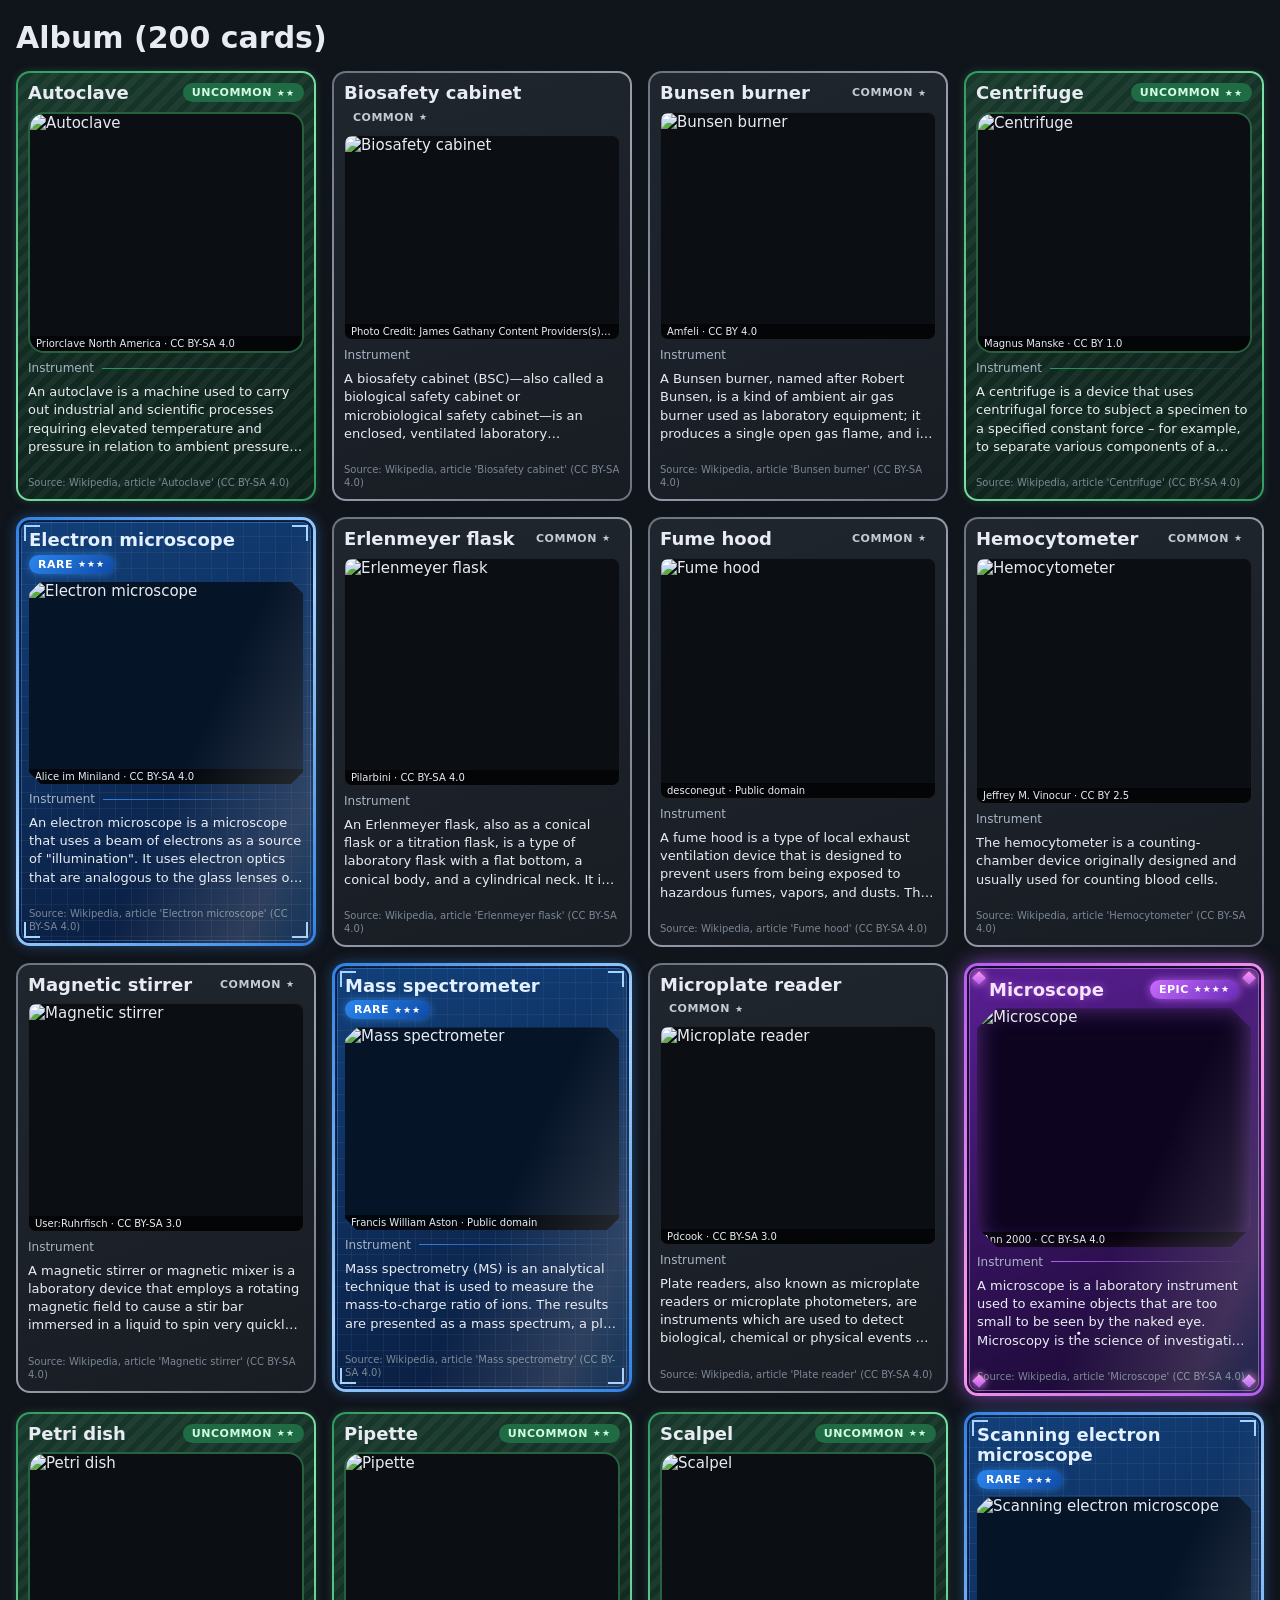
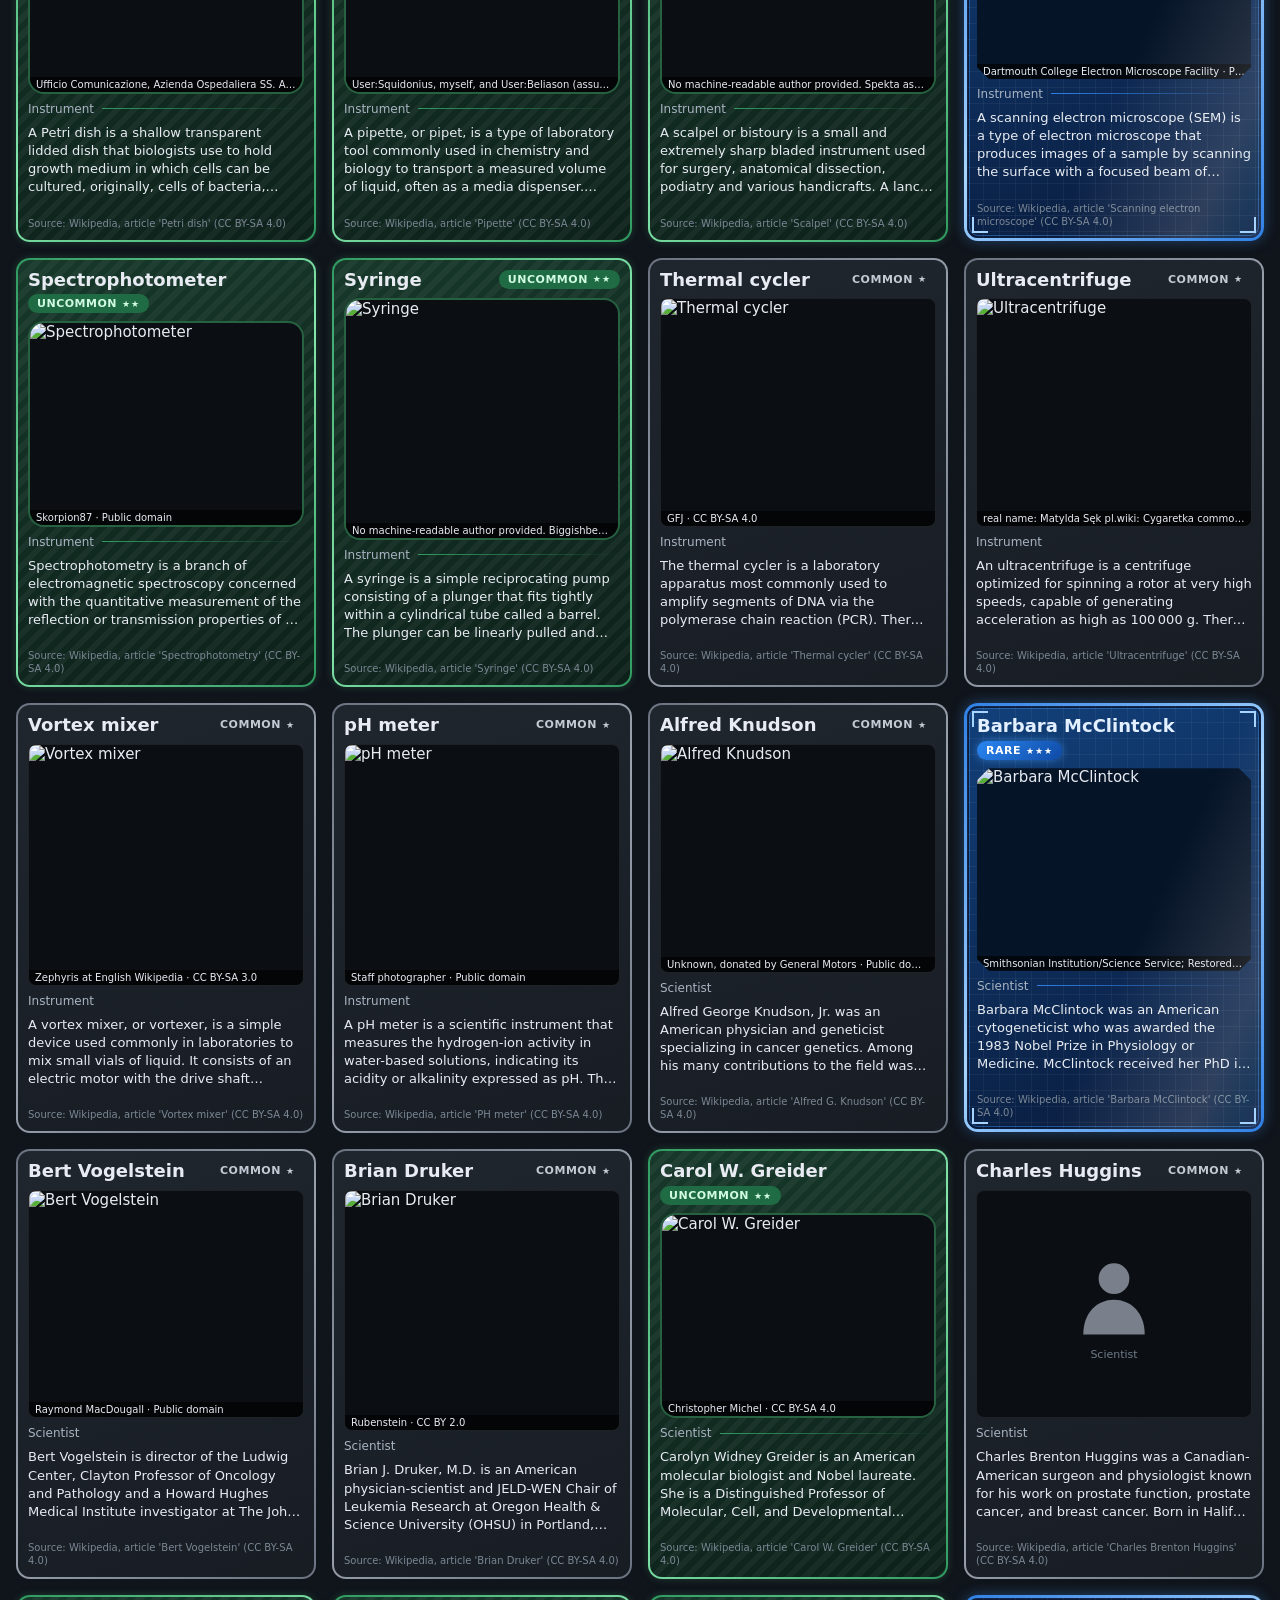
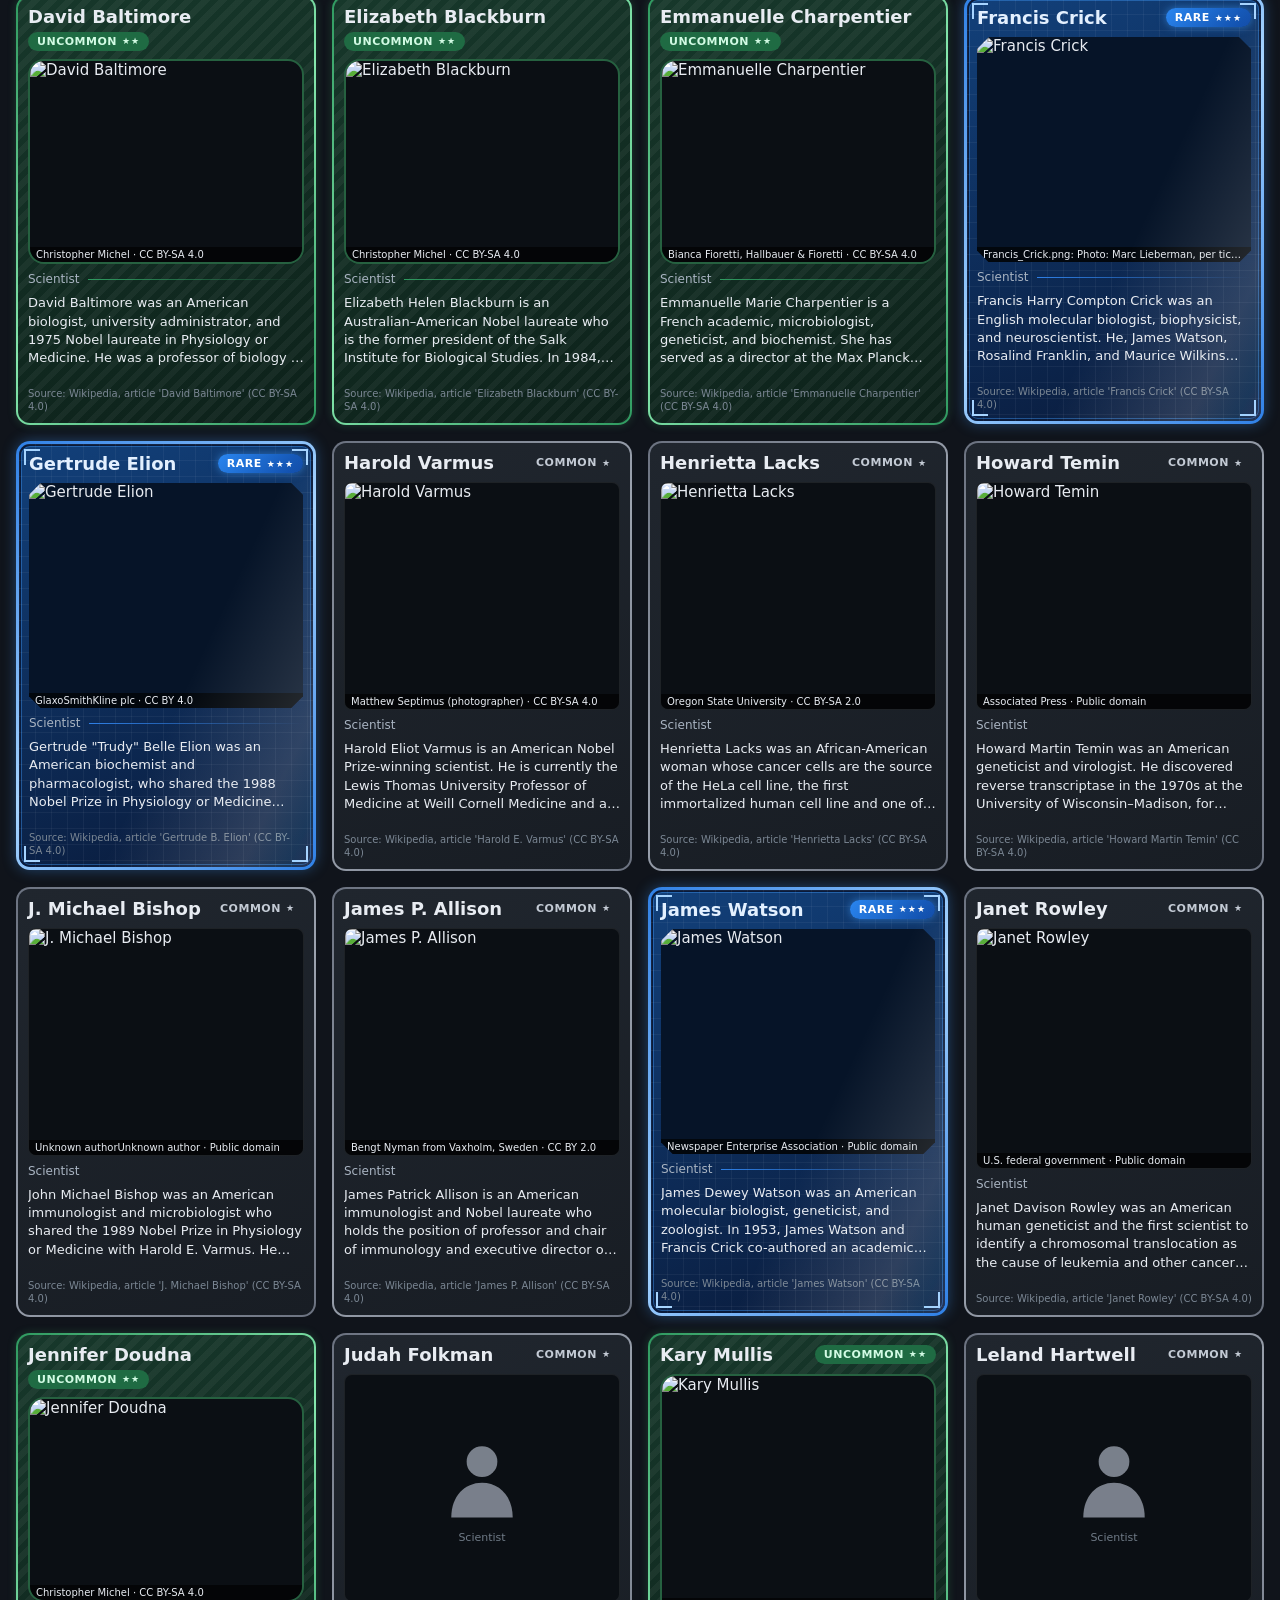
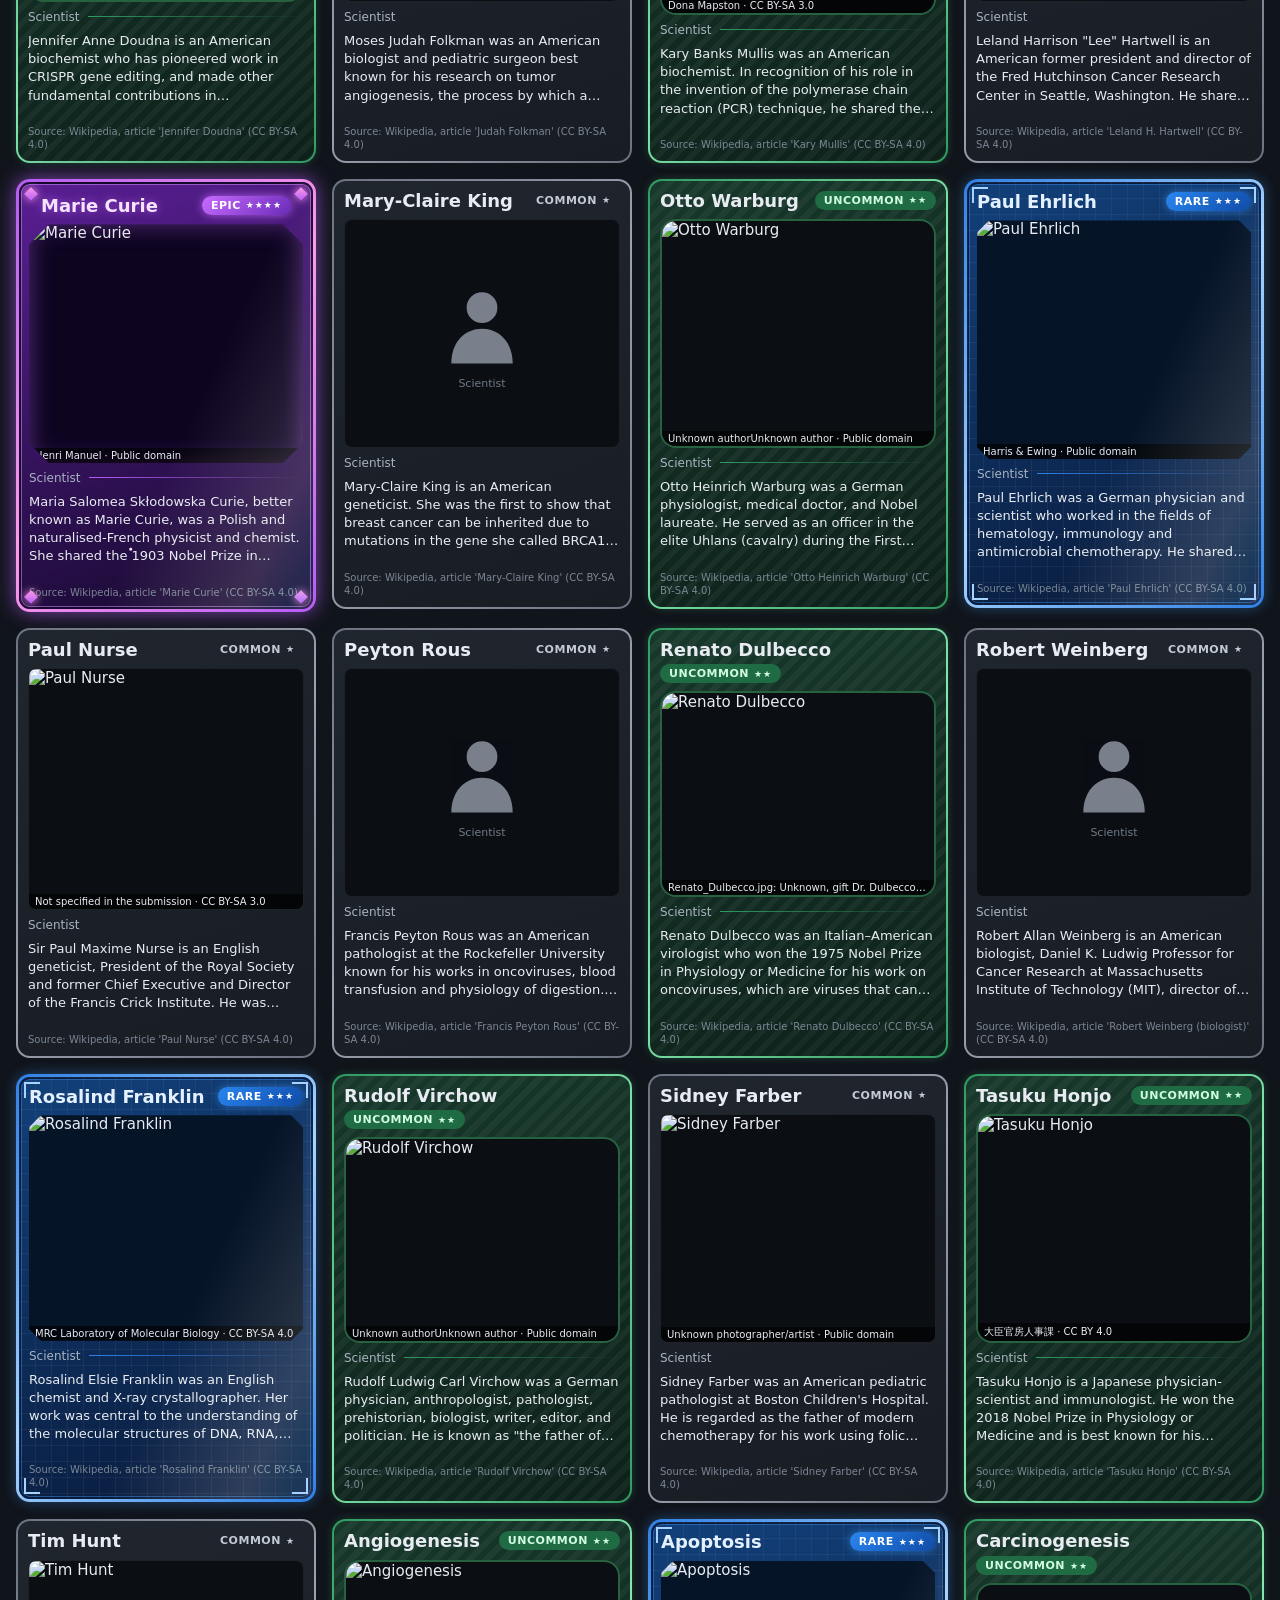
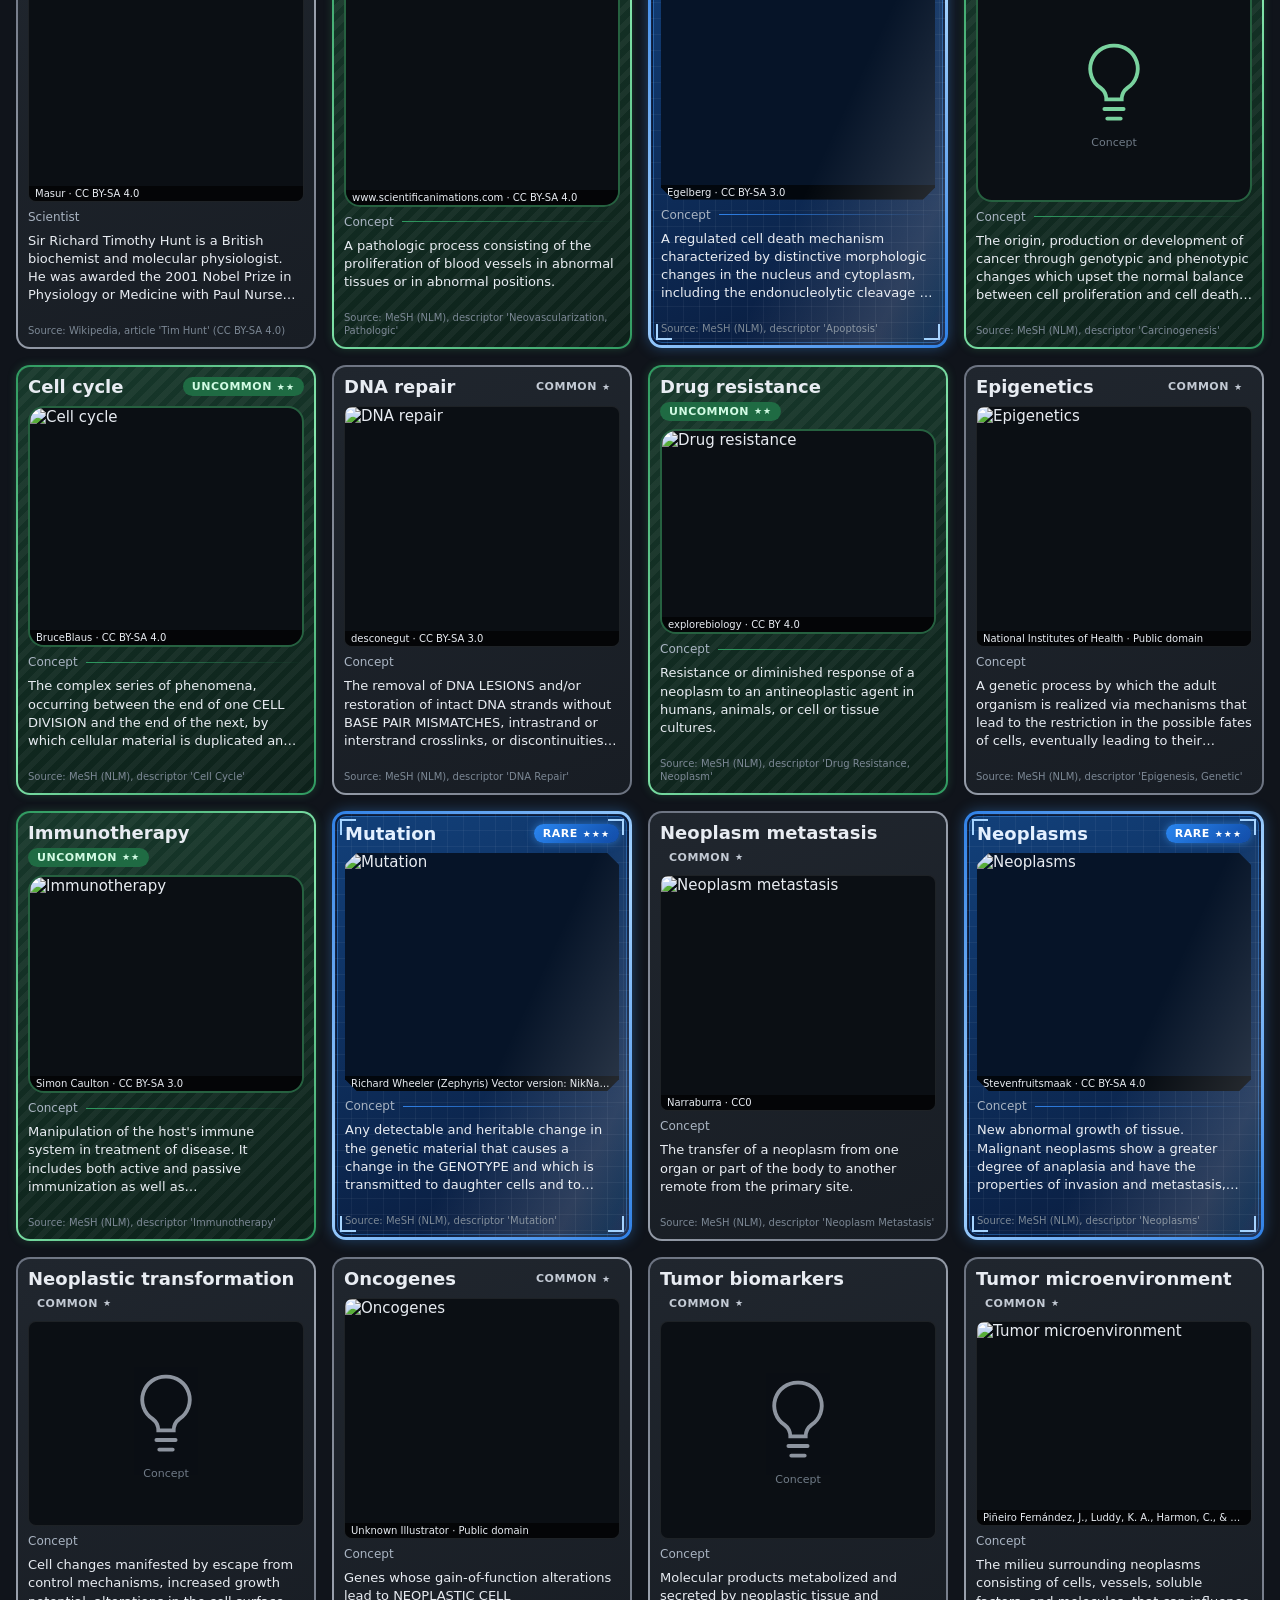
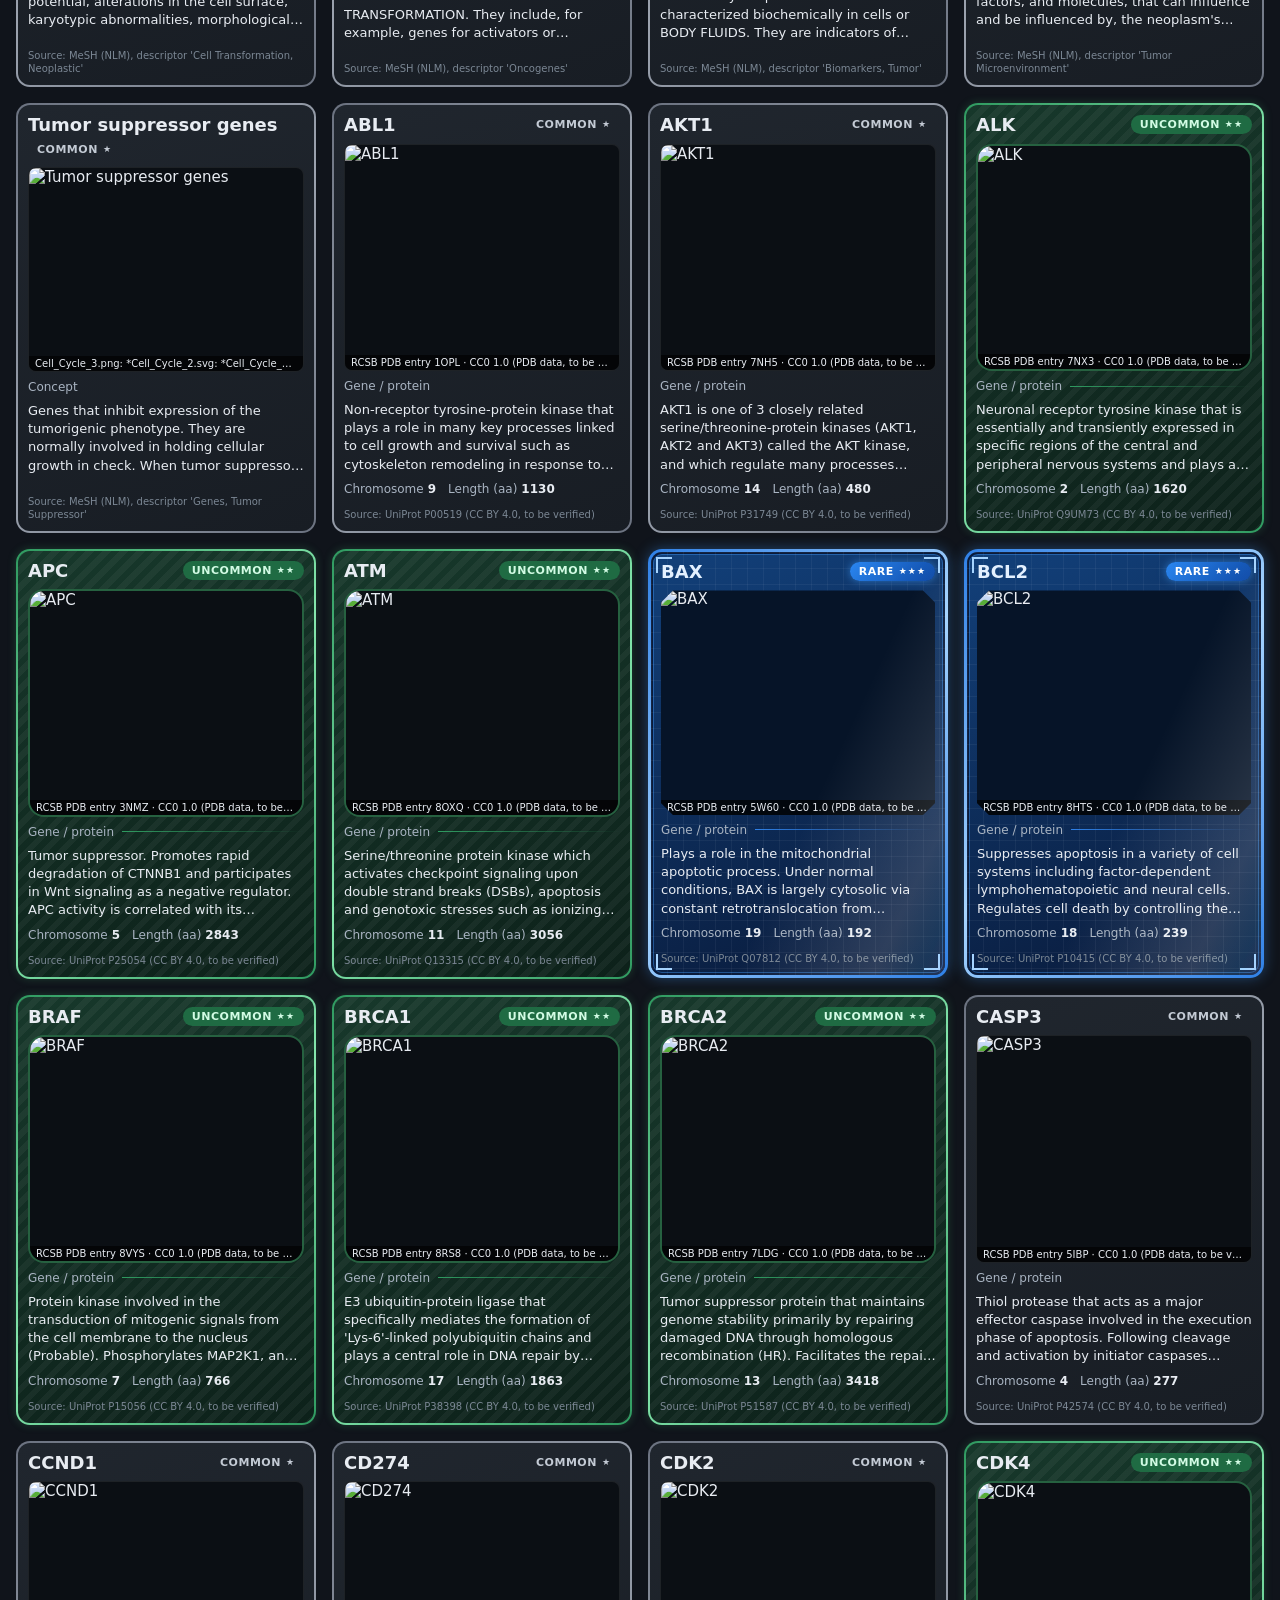
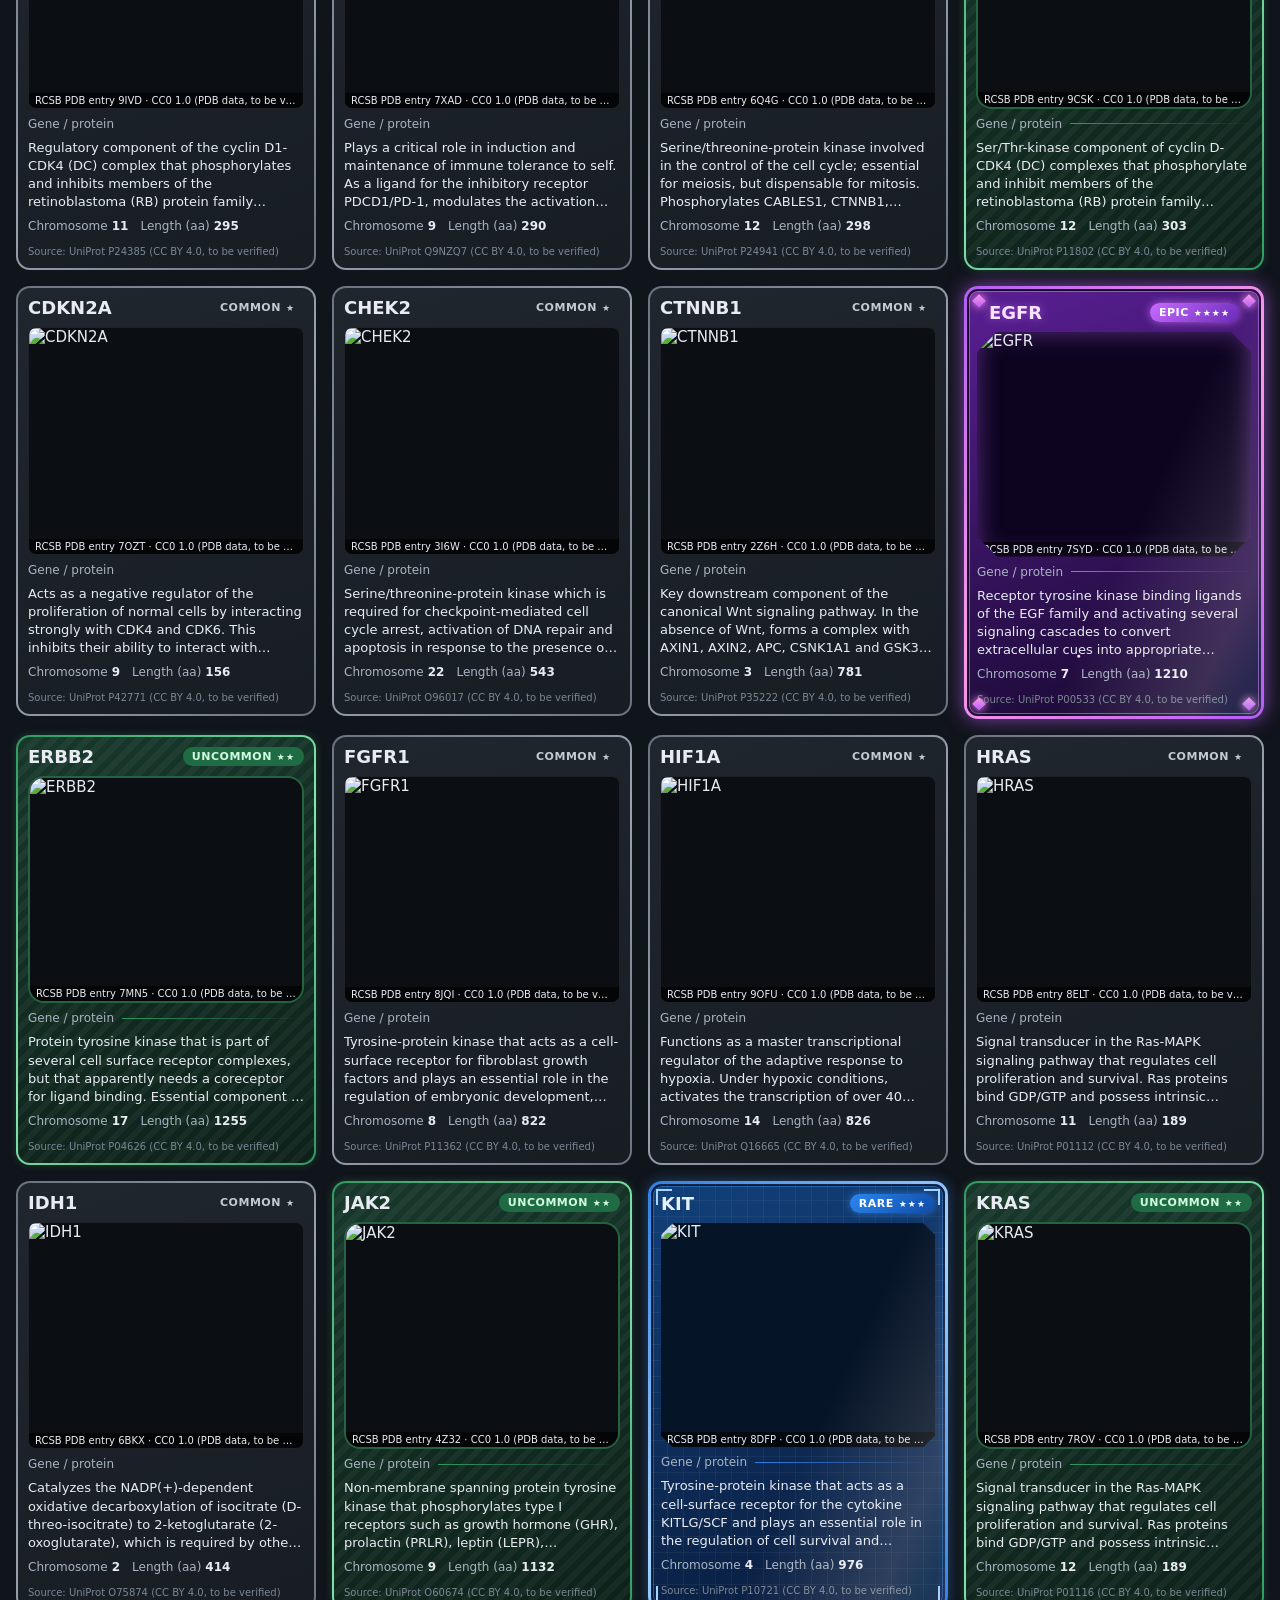
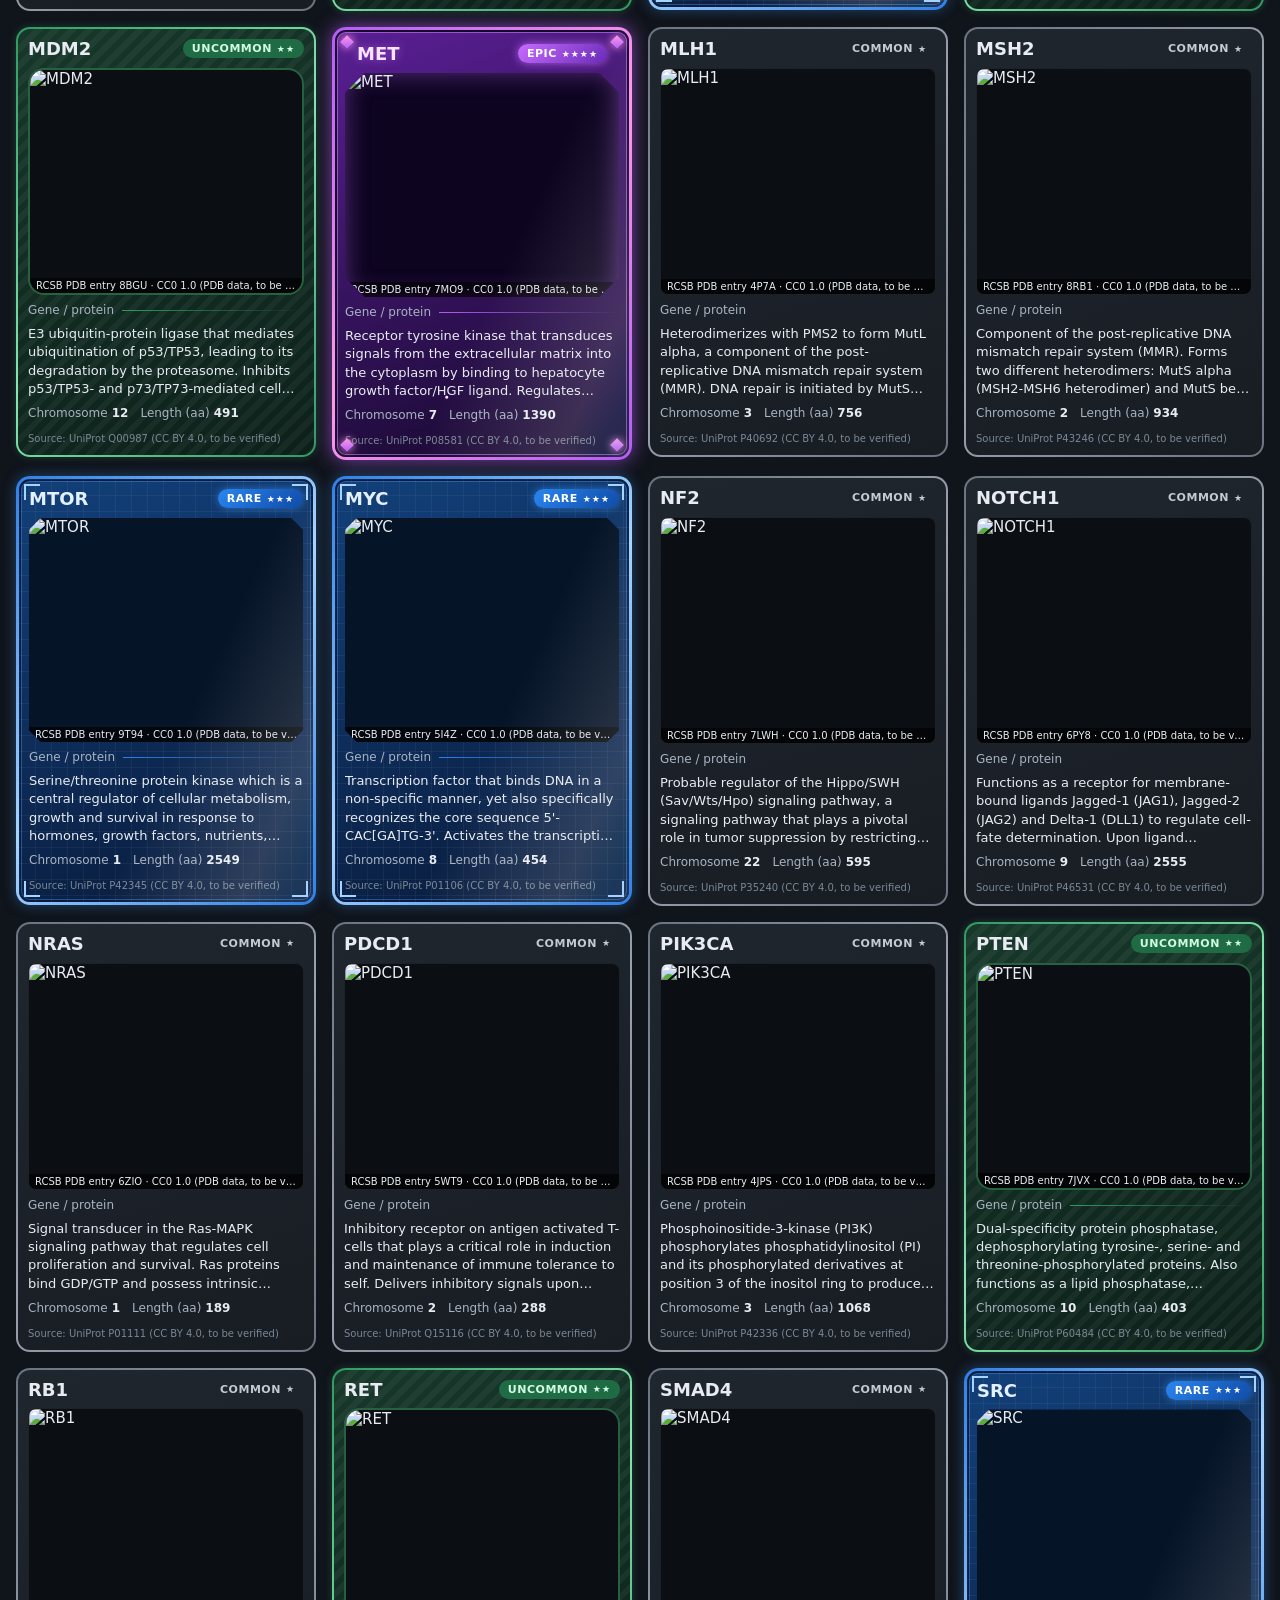
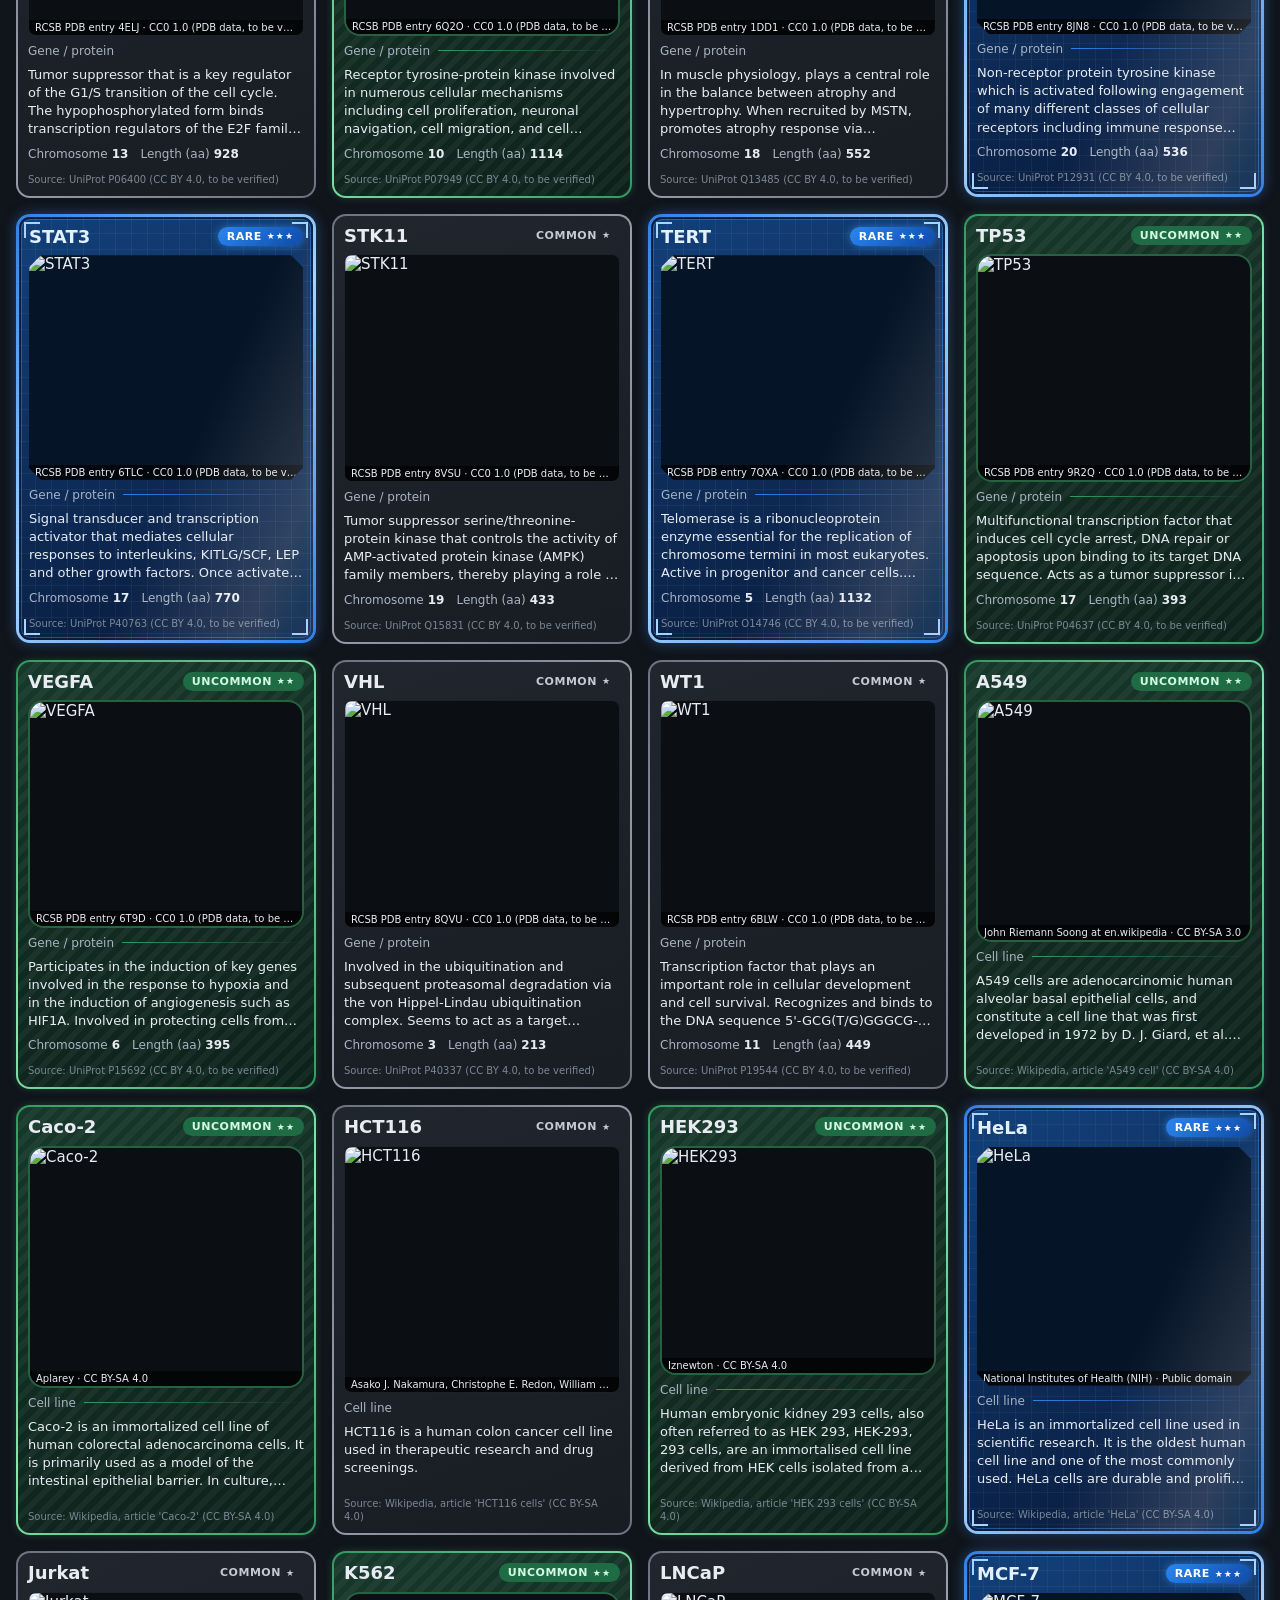
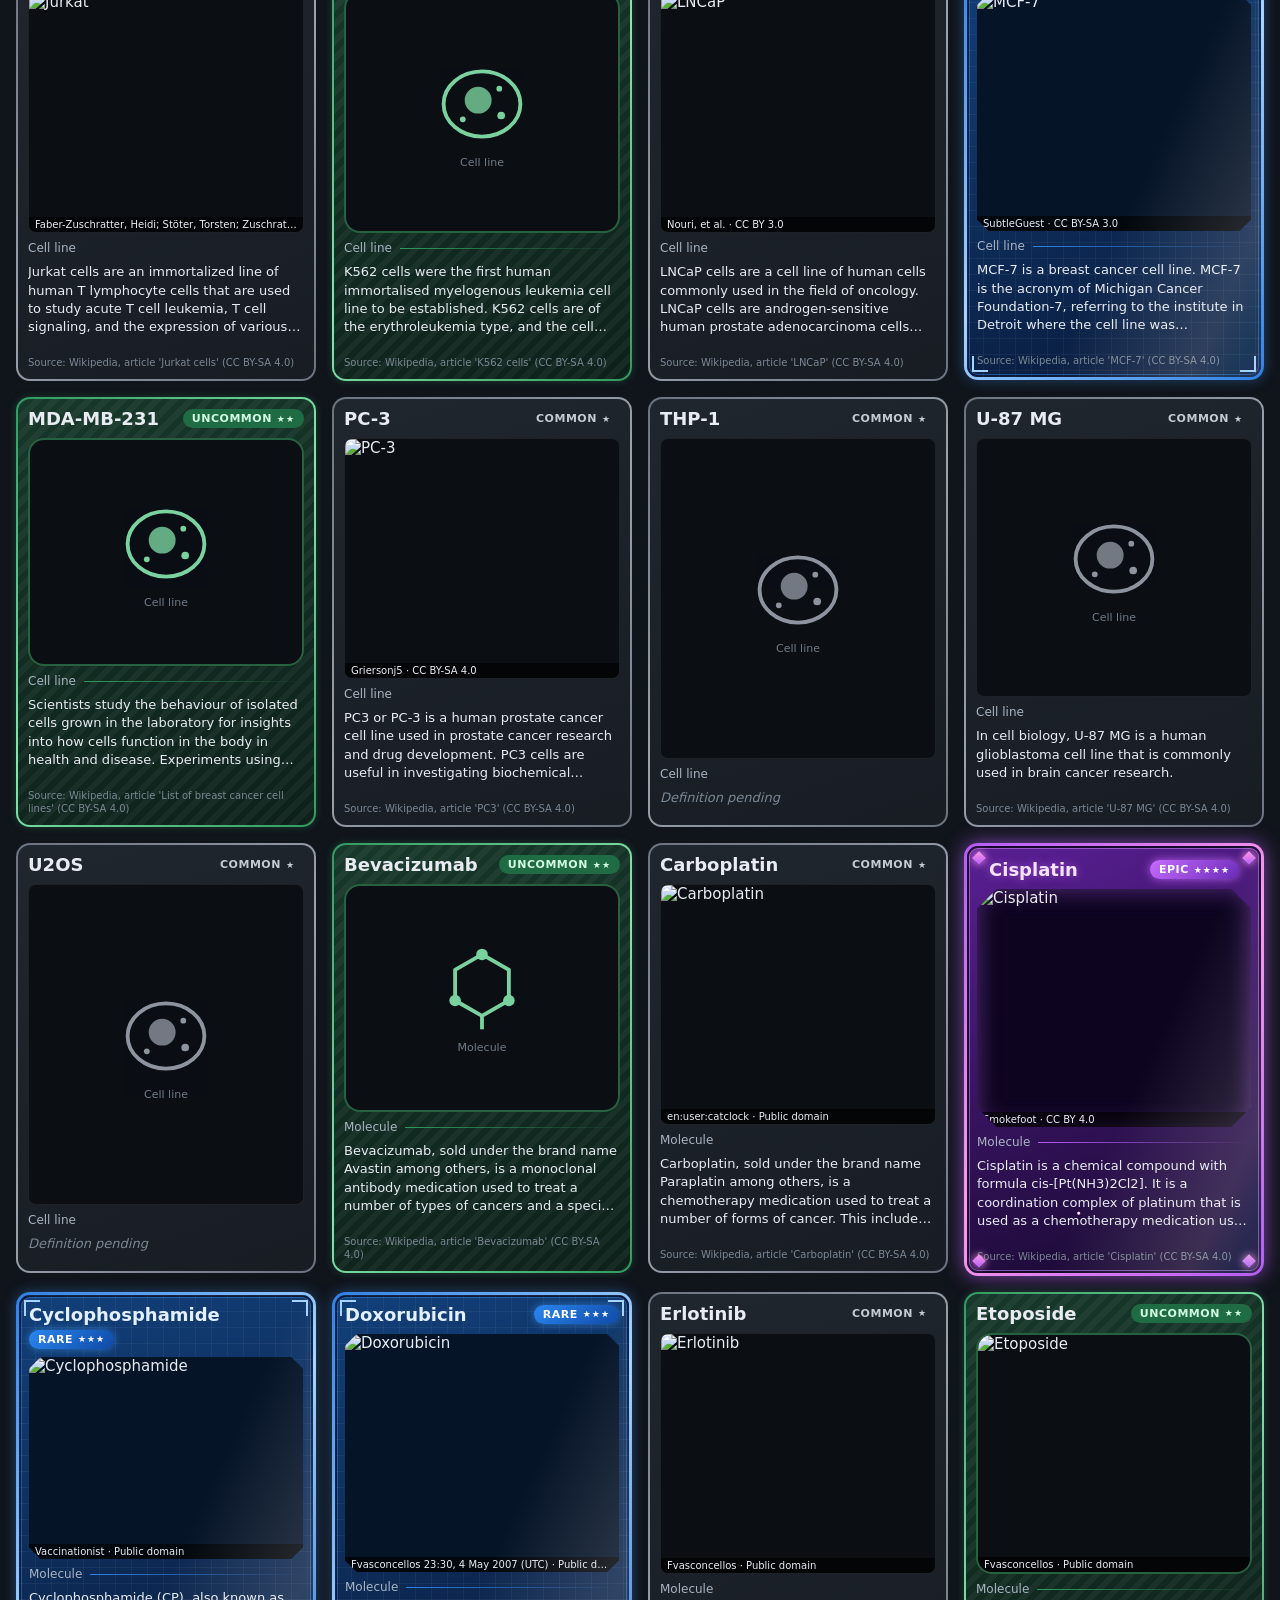
==== commit 00b18e57: "Joc i àlbum regenerats amb 197 cartes completes (200 al pilot; 3 sense definició queden fora) Co-Aut" ====
--- a/web/index.html
+++ b/web/index.html
@@ -70,16 +70,25 @@
 .carta[data-r=llegendaria]::after{background-image:linear-gradient(115deg,transparent 25%,#ffe27a55 45%,#fff7 50%,#ffb84a55 55%,transparent 75%);animation-duration:2.6s}
 @keyframes holo{from{background-position:150% 0}to{background-position:-150% 0}}
 @media(prefers-reduced-motion:reduce){.carta::before,.carta::after{animation:none!important}}
-</style><h1>Album (100 cards)</h1><div class="grid"><article class="carta" data-r="comuna" style="--r:#8a8f98"><i class="orn tl"></i><i class="orn tr"></i><i class="orn bl"></i><i class="orn br"></i><header><h2>Autoclave</h2><span class="rb">Common<b>★</b></span></header><div class="img"><img src="https://upload.wikimedia.org/wikipedia/commons/e/eb/Rectangular-medical-autoclave-cutaway.jpg?utm_source=commons.wikimedia.org&amp;utm_campaign=imageinfo&amp;utm_content=thumbnail_unscaled" alt="Autoclave" loading="lazy"><div class="cred">Priorclave North America · CC BY-SA 4.0</div></div><div class="cat">Instrument</div><p class="def">An autoclave is a machine used to carry out industrial and scientific processes requiring elevated temperature and pressure in relation to ambient pressure and temperature. Autoclaves are found in many medical settings, laboratories, and other places that need to ensure the sterility of an object.</p><ul class="stats"></ul><p class="font">Source: Wikipedia, article &#x27;Autoclave&#x27; (CC BY-SA 4.0)</p></article><article class="carta" data-r="comuna" style="--r:#8a8f98"><i class="orn tl"></i><i class="orn tr"></i><i class="orn bl"></i><i class="orn br"></i><header><h2>Biosafety cabinet</h2><span class="rb">Common<b>★</b></span></header><div class="img"><img src="https://thumb.wikimedia.org/wikipedia/commons/thumb/8/86/Influenza_virus_research.jpg/960px-Influenza_virus_research.jpg?utm_source=commons.wikimedia.org&amp;utm_campaign=imageinfo&amp;utm_content=thumbnail" alt="Biosafety cabinet" loading="lazy"><div class="cred">Photo Credit: James Gathany
-Content Providers(s): CDC · Public domain</div></div><div class="cat">Instrument</div><p class="def">A biosafety cabinet (BSC)—also called a biological safety cabinet or microbiological safety cabinet—is an enclosed, ventilated laboratory workspace for safely working with materials contaminated with pathogens requiring a defined biosafety level. Several different types of BSC exist, differentiated by the degree of biocontainment they provide. BSCs first became commercially available in 1950.</p><ul class="stats"></ul><p class="font">Source: Wikipedia, article &#x27;Biosafety cabinet&#x27; (CC BY-SA 4.0)</p></article><article class="carta" data-r="poc_comuna" style="--r:#3f9b5c"><i class="orn tl"></i><i class="orn tr"></i><i class="orn bl"></i><i class="orn br"></i><header><h2>Centrifuge</h2><span class="rb">Uncommon<b>★★</b></span></header><div class="img"><img src="https://thumb.wikimedia.org/wikipedia/commons/thumb/0/0d/Tabletop_centrifuge.jpg/960px-Tabletop_centrifuge.jpg?utm_source=commons.wikimedia.org&amp;utm_campaign=imageinfo&amp;utm_content=thumbnail" alt="Centrifuge" loading="lazy"><div class="cred">Magnus Manske · CC BY 1.0</div></div><div class="cat">Instrument</div><p class="def">A centrifuge is a device that uses centrifugal force to subject a specimen to a specified constant force – for example, to separate various components of a fluid. This is achieved by spinning the fluid at high speed within a container, thereby separating fluids of different densities or liquids from solids. It works by causing denser substances and particles to move outward in the radial direction. At the same time, objects that are less dense are displaced and moved to the centre. In a laboratory centrifuge that uses sample tubes, the radial acceleration causes denser particles to settle to the bottom of the tube, while low-density substances rise to the top. A centrifuge can be a very effective filter that separates contaminants from the main body of fluid.</p><ul class="stats"></ul><p class="font">Source: Wikipedia, article &#x27;Centrifuge&#x27; (CC BY-SA 4.0)</p></article><article class="carta" data-r="rara" style="--r:#2f7fd1"><i class="orn tl"></i><i class="orn tr"></i><i class="orn bl"></i><i class="orn br"></i><header><h2>Electron microscope</h2><span class="rb">Rare<b>★★★</b></span></header><div class="img"><img src="https://thumb.wikimedia.org/wikipedia/commons/thumb/1/17/TITAN.jpg/960px-TITAN.jpg?utm_source=commons.wikimedia.org&amp;utm_campaign=imageinfo&amp;utm_content=thumbnail" alt="Electron microscope" loading="lazy"><div class="cred">Alice im Miniland · CC BY-SA 4.0</div></div><div class="cat">Instrument</div><p class="def">An electron microscope is a microscope that uses a beam of electrons as a source of &quot;illumination&quot;. It uses electron optics that are analogous to the glass lenses of an optical light microscope to control the electron beam, for instance focusing it to produce magnified images or electron diffraction patterns. As the wavelength of an electron can be more than 100,000 times smaller than that of visible light, electron microscopes have a much higher resolution of about 0.1 nm, which compares to about 200 nm for light microscopes. Electron microscope may refer to:Transmission electron microscope (TEM) where swift electrons go through a thin sample
+</style><h1>Album (200 cards)</h1><div class="grid"><article class="carta" data-r="poc_comuna" style="--r:#3f9b5c"><i class="orn tl"></i><i class="orn tr"></i><i class="orn bl"></i><i class="orn br"></i><header><h2>Autoclave</h2><span class="rb">Uncommon<b>★★</b></span></header><div class="img"><img src="https://upload.wikimedia.org/wikipedia/commons/e/eb/Rectangular-medical-autoclave-cutaway.jpg?utm_source=commons.wikimedia.org&amp;utm_campaign=imageinfo&amp;utm_content=thumbnail_unscaled" alt="Autoclave" loading="lazy"><div class="cred">Priorclave North America · CC BY-SA 4.0</div></div><div class="cat">Instrument</div><p class="def">An autoclave is a machine used to carry out industrial and scientific processes requiring elevated temperature and pressure in relation to ambient pressure and temperature. Autoclaves are found in many medical settings, laboratories, and other places that need to ensure the sterility of an object.</p><ul class="stats"></ul><p class="font">Source: Wikipedia, article &#x27;Autoclave&#x27; (CC BY-SA 4.0)</p></article><article class="carta" data-r="comuna" style="--r:#8a8f98"><i class="orn tl"></i><i class="orn tr"></i><i class="orn bl"></i><i class="orn br"></i><header><h2>Biosafety cabinet</h2><span class="rb">Common<b>★</b></span></header><div class="img"><img src="https://thumb.wikimedia.org/wikipedia/commons/thumb/8/86/Influenza_virus_research.jpg/960px-Influenza_virus_research.jpg?utm_source=commons.wikimedia.org&amp;utm_campaign=imageinfo&amp;utm_content=thumbnail" alt="Biosafety cabinet" loading="lazy"><div class="cred">Photo Credit: James Gathany
+Content Providers(s): CDC · Public domain</div></div><div class="cat">Instrument</div><p class="def">A biosafety cabinet (BSC)—also called a biological safety cabinet or microbiological safety cabinet—is an enclosed, ventilated laboratory workspace for safely working with materials contaminated with pathogens requiring a defined biosafety level. Several different types of BSC exist, differentiated by the degree of biocontainment they provide. BSCs first became commercially available in 1950.</p><ul class="stats"></ul><p class="font">Source: Wikipedia, article &#x27;Biosafety cabinet&#x27; (CC BY-SA 4.0)</p></article><article class="carta" data-r="comuna" style="--r:#8a8f98"><i class="orn tl"></i><i class="orn tr"></i><i class="orn bl"></i><i class="orn br"></i><header><h2>Bunsen burner</h2><span class="rb">Common<b>★</b></span></header><div class="img"><img src="https://thumb.wikimedia.org/wikipedia/commons/thumb/1/1c/Mechero_Bunsen.jpg/960px-Mechero_Bunsen.jpg?utm_source=commons.wikimedia.org&amp;utm_campaign=imageinfo&amp;utm_content=thumbnail" alt="Bunsen burner" loading="lazy"><div class="cred">Amfeli · CC BY 4.0</div></div><div class="cat">Instrument</div><p class="def">A Bunsen burner, named after Robert Bunsen, is a kind of ambient air gas burner used as laboratory equipment; it produces a single open gas flame, and is used for heating, sterilization, and combustion.</p><ul class="stats"></ul><p class="font">Source: Wikipedia, article &#x27;Bunsen burner&#x27; (CC BY-SA 4.0)</p></article><article class="carta" data-r="poc_comuna" style="--r:#3f9b5c"><i class="orn tl"></i><i class="orn tr"></i><i class="orn bl"></i><i class="orn br"></i><header><h2>Centrifuge</h2><span class="rb">Uncommon<b>★★</b></span></header><div class="img"><img src="https://thumb.wikimedia.org/wikipedia/commons/thumb/0/0d/Tabletop_centrifuge.jpg/960px-Tabletop_centrifuge.jpg?utm_source=commons.wikimedia.org&amp;utm_campaign=imageinfo&amp;utm_content=thumbnail" alt="Centrifuge" loading="lazy"><div class="cred">Magnus Manske · CC BY 1.0</div></div><div class="cat">Instrument</div><p class="def">A centrifuge is a device that uses centrifugal force to subject a specimen to a specified constant force – for example, to separate various components of a fluid. This is achieved by spinning the fluid at high speed within a container, thereby separating fluids of different densities or liquids from solids. It works by causing denser substances and particles to move outward in the radial direction. At the same time, objects that are less dense are displaced and moved to the centre. In a laboratory centrifuge that uses sample tubes, the radial acceleration causes denser particles to settle to the bottom of the tube, while low-density substances rise to the top. A centrifuge can be a very effective filter that separates contaminants from the main body of fluid.</p><ul class="stats"></ul><p class="font">Source: Wikipedia, article &#x27;Centrifuge&#x27; (CC BY-SA 4.0)</p></article><article class="carta" data-r="rara" style="--r:#2f7fd1"><i class="orn tl"></i><i class="orn tr"></i><i class="orn bl"></i><i class="orn br"></i><header><h2>Electron microscope</h2><span class="rb">Rare<b>★★★</b></span></header><div class="img"><img src="https://thumb.wikimedia.org/wikipedia/commons/thumb/1/17/TITAN.jpg/960px-TITAN.jpg?utm_source=commons.wikimedia.org&amp;utm_campaign=imageinfo&amp;utm_content=thumbnail" alt="Electron microscope" loading="lazy"><div class="cred">Alice im Miniland · CC BY-SA 4.0</div></div><div class="cat">Instrument</div><p class="def">An electron microscope is a microscope that uses a beam of electrons as a source of &quot;illumination&quot;. It uses electron optics that are analogous to the glass lenses of an optical light microscope to control the electron beam, for instance focusing it to produce magnified images or electron diffraction patterns. As the wavelength of an electron can be more than 100,000 times smaller than that of visible light, electron microscopes have a much higher resolution of about 0.1 nm, which compares to about 200 nm for light microscopes. Electron microscope may refer to:Transmission electron microscope (TEM) where swift electrons go through a thin sample
 Scanning transmission electron microscope (STEM) which is similar to TEM with a scanned electron probe
 Scanning electron microscope (SEM) which is similar to STEM, but with thick samples
 Electron microprobe similar to a SEM, but more for chemical analysis
 Low-energy electron microscope (LEEM), used to image surfaces
-Photoemission electron microscope (PEEM) which is similar to LEEM using electrons emitted from surfaces by photons</p><ul class="stats"></ul><p class="font">Source: Wikipedia, article &#x27;Electron microscope&#x27; (CC BY-SA 4.0)</p></article><article class="carta" data-r="comuna" style="--r:#8a8f98"><i class="orn tl"></i><i class="orn tr"></i><i class="orn bl"></i><i class="orn br"></i><header><h2>Hemocytometer</h2><span class="rb">Common<b>★</b></span></header><div class="img"><img src="https://thumb.wikimedia.org/wikipedia/commons/thumb/1/18/Hemocytometer_with_gloved_hand.JPG/960px-Hemocytometer_with_gloved_hand.JPG?utm_source=commons.wikimedia.org&amp;utm_campaign=imageinfo&amp;utm_content=thumbnail" alt="Hemocytometer" loading="lazy"><div class="cred">Jeffrey M. Vinocur · CC BY 2.5</div></div><div class="cat">Instrument</div><p class="def">The hemocytometer is a counting-chamber device originally designed and usually used for counting blood cells.</p><ul class="stats"></ul><p class="font">Source: Wikipedia, article &#x27;Hemocytometer&#x27; (CC BY-SA 4.0)</p></article><article class="carta" data-r="comuna" style="--r:#8a8f98"><i class="orn tl"></i><i class="orn tr"></i><i class="orn bl"></i><i class="orn br"></i><header><h2>Magnetic stirrer</h2><span class="rb">Common<b>★</b></span></header><div class="img"><img src="https://thumb.wikimedia.org/wikipedia/commons/thumb/3/32/Magnetic_Stirrer.JPG/960px-Magnetic_Stirrer.JPG?utm_source=commons.wikimedia.org&amp;utm_campaign=imageinfo&amp;utm_content=thumbnail" alt="Magnetic stirrer" loading="lazy"><div class="cred">User:Ruhrfisch · CC BY-SA 3.0</div></div><div class="cat">Instrument</div><p class="def">A magnetic stirrer or magnetic mixer is a laboratory device that employs a rotating magnetic field to cause a stir bar immersed in a liquid to spin very quickly, thus stirring it. The rotating field may be created either by a rotating magnet or a set of stationary electromagnets, placed beneath the vessel with the liquid. It is used in chemistry and biology as a convenient way to stir small volumes and where other forms of stirring, such as overhead stirrers and stirring rods, may not be viable.</p><ul class="stats"></ul><p class="font">Source: Wikipedia, article &#x27;Magnetic stirrer&#x27; (CC BY-SA 4.0)</p></article><article class="carta" data-r="poc_comuna" style="--r:#3f9b5c"><i class="orn tl"></i><i class="orn tr"></i><i class="orn bl"></i><i class="orn br"></i><header><h2>Mass spectrometer</h2><span class="rb">Uncommon<b>★★</b></span></header><div class="img"><img src="https://thumb.wikimedia.org/wikipedia/commons/thumb/e/e6/Discovery_of_neon_isotopes.JPG/960px-Discovery_of_neon_isotopes.JPG?utm_source=commons.wikimedia.org&amp;utm_campaign=imageinfo&amp;utm_content=thumbnail" alt="Mass spectrometer" loading="lazy"><div class="cred">Francis William Aston · Public domain</div></div><div class="cat">Instrument</div><p class="def">
-Mass spectrometry (MS) is an analytical technique that is used to measure the mass-to-charge ratio of ions. The results are presented as a mass spectrum, a plot of intensity as a function of the mass-to-charge ratio. These spectra are used to determine the elemental or isotopic signature of a sample, the masses of particles and of molecules, and to elucidate the chemical identity or structure of molecules and other chemical compounds. Mass spectrometry is used in many different fields and is applied to pure samples as well as complex mixtures.</p><ul class="stats"></ul><p class="font">Source: Wikipedia, article &#x27;Mass spectrometry&#x27; (CC BY-SA 4.0)</p></article><article class="carta" data-r="comuna" style="--r:#8a8f98"><i class="orn tl"></i><i class="orn tr"></i><i class="orn bl"></i><i class="orn br"></i><header><h2>Microplate reader</h2><span class="rb">Common<b>★</b></span></header><div class="img"><img src="https://thumb.wikimedia.org/wikipedia/commons/thumb/6/67/Microplate_reader.jpg/960px-Microplate_reader.jpg?utm_source=commons.wikimedia.org&amp;utm_campaign=imageinfo&amp;utm_content=thumbnail" alt="Microplate reader" loading="lazy"><div class="cred">Pdcook · CC BY-SA 3.0</div></div><div class="cat">Instrument</div><p class="def">Plate readers, also known as microplate readers or microplate photometers, are instruments which are used to detect biological, chemical or physical events of samples in microtiter plates. They are widely used in research, drug discovery, bioassay validation, quality control and manufacturing processes in the pharmaceutical and biotechnological industry and academic organizations. Sample reactions can be assayed in 1-1536 well format microtiter plates. The most common microplate format used in academic research laboratories or clinical diagnostic laboratories is 96-well with a typical reaction volume between 100 and 200 μL per well. Higher density microplates are typically used for screening applications, when throughput and assay cost per sample become critical parameters, with a typical assay volume between 5 and 50 μL per well. Common detection modes for microplate assays are absorbance, fluorescence intensity, luminescence, time-resolved fluorescence, and fluorescence polarization.</p><ul class="stats"></ul><p class="font">Source: Wikipedia, article &#x27;Plate reader&#x27; (CC BY-SA 4.0)</p></article><article class="carta" data-r="rara" style="--r:#2f7fd1"><i class="orn tl"></i><i class="orn tr"></i><i class="orn bl"></i><i class="orn br"></i><header><h2>Microscope</h2><span class="rb">Rare<b>★★★</b></span></header><div class="img"><img src="https://thumb.wikimedia.org/wikipedia/commons/thumb/b/b7/Ukrainian_microscope_%28cropped%29.jpg/960px-Ukrainian_microscope_%28cropped%29.jpg?utm_source=commons.wikimedia.org&amp;utm_campaign=imageinfo&amp;utm_content=thumbnail" alt="Microscope" loading="lazy"><div class="cred">Ann 2000 · CC BY-SA 4.0</div></div><div class="cat">Instrument</div><p class="def">A microscope is a laboratory instrument used to examine objects that are too small to be seen by the naked eye. Microscopy is the science of investigating small objects and structures using a microscope. Microscopic means being invisible to the eye unless aided by a microscope.</p><ul class="stats"></ul><p class="font">Source: Wikipedia, article &#x27;Microscope&#x27; (CC BY-SA 4.0)</p></article><article class="carta" data-r="poc_comuna" style="--r:#3f9b5c"><i class="orn tl"></i><i class="orn tr"></i><i class="orn bl"></i><i class="orn br"></i><header><h2>Pipette</h2><span class="rb">Uncommon<b>★★</b></span></header><div class="img"><img src="https://thumb.wikimedia.org/wikipedia/commons/thumb/9/98/Pipette_gallery.jpg/960px-Pipette_gallery.jpg?utm_source=commons.wikimedia.org&amp;utm_campaign=imageinfo&amp;utm_content=thumbnail" alt="Pipette" loading="lazy"><div class="cred">User:Squidonius, myself, and User:Beliason (assumed). · CC BY-SA 4.0</div></div><div class="cat">Instrument</div><p class="def">A pipette, or pipet, is a type of laboratory tool commonly used in chemistry and biology to transport a measured volume of liquid, often as a media dispenser. Pipettes come in several designs for various purposes with differing levels of accuracy and precision, from single piece glass pipettes to more complex adjustable or electronic pipettes. Many pipette types work by creating a partial vacuum above the liquid-holding chamber and selectively releasing this vacuum to draw up and dispense liquid. Measurement accuracy varies greatly depending on the instrument.</p><ul class="stats"></ul><p class="font">Source: Wikipedia, article &#x27;Pipette&#x27; (CC BY-SA 4.0)</p></article><article class="carta" data-r="poc_comuna" style="--r:#3f9b5c"><i class="orn tl"></i><i class="orn tr"></i><i class="orn bl"></i><i class="orn br"></i><header><h2>Spectrophotometer</h2><span class="rb">Uncommon<b>★★</b></span></header><div class="img"><img src="https://thumb.wikimedia.org/wikipedia/commons/thumb/1/10/Spektrofotometri.jpg/960px-Spektrofotometri.jpg?utm_source=commons.wikimedia.org&amp;utm_campaign=imageinfo&amp;utm_content=thumbnail" alt="Spectrophotometer" loading="lazy"><div class="cred">Skorpion87 · Public domain</div></div><div class="cat">Instrument</div><p class="def">Spectrophotometry is a branch of electromagnetic spectroscopy concerned with the quantitative measurement of the reflection or transmission properties of a material as a function of wavelength. Spectrophotometry uses photometers, known as spectrophotometers, that can measure the intensity of a light beam at different wavelengths. Although spectrophotometry is most commonly applied to ultraviolet, visible, and infrared radiation, modern spectrophotometers can interrogate wide swaths of the electromagnetic spectrum, including x-ray, ultraviolet, visible, infrared, or microwave wavelengths.</p><ul class="stats"></ul><p class="font">Source: Wikipedia, article &#x27;Spectrophotometry&#x27; (CC BY-SA 4.0)</p></article><article class="carta" data-r="comuna" style="--r:#8a8f98"><i class="orn tl"></i><i class="orn tr"></i><i class="orn bl"></i><i class="orn br"></i><header><h2>Thermal cycler</h2><span class="rb">Common<b>★</b></span></header><div class="img"><img src="https://thumb.wikimedia.org/wikipedia/commons/thumb/a/a5/Eppendorf_Mastercycler_Pro_S.jpg/960px-Eppendorf_Mastercycler_Pro_S.jpg?utm_source=commons.wikimedia.org&amp;utm_campaign=imageinfo&amp;utm_content=thumbnail" alt="Thermal cycler" loading="lazy"><div class="cred">GFJ · CC BY-SA 4.0</div></div><div class="cat">Instrument</div><p class="def">The thermal cycler is a laboratory apparatus most commonly used to amplify segments of DNA via the polymerase chain reaction (PCR). Thermal cyclers may also be used in laboratories to facilitate other temperature-sensitive reactions, including restriction enzyme digestion or rapid diagnostics. The device has a thermal block with holes where tubes holding the reaction mixtures can be inserted. The cycler then raises and lowers the temperature of the block in discrete, pre-programmed steps.</p><ul class="stats"></ul><p class="font">Source: Wikipedia, article &#x27;Thermal cycler&#x27; (CC BY-SA 4.0)</p></article><article class="carta" data-r="poc_comuna" style="--r:#3f9b5c"><i class="orn tl"></i><i class="orn tr"></i><i class="orn bl"></i><i class="orn br"></i><header><h2>Barbara McClintock</h2><span class="rb">Uncommon<b>★★</b></span></header><div class="img"><img src="https://thumb.wikimedia.org/wikipedia/commons/thumb/1/14/Barbara_McClintock_%281902-1992%29_shown_in_her_laboratory_in_1947.jpg/960px-Barbara_McClintock_%281902-1992%29_shown_in_her_laboratory_in_1947.jpg?utm_source=commons.wikimedia.org&amp;utm_campaign=imageinfo&amp;utm_content=thumbnail" alt="Barbara McClintock" loading="lazy"><div class="cred">Smithsonian Institution/Science Service; Restored by Adam Cuerden · Public domain</div></div><div class="cat">Scientist</div><p class="def">Barbara McClintock was an American cytogeneticist who was awarded the 1983 Nobel Prize in Physiology or Medicine. McClintock received her PhD in botany from Cornell University in 1927. There, she started her career as the leader of the development of maize cytogenetics, the focus of her research for the rest of her life. From the late 1920s, McClintock studied chromosomes and how they change during reproduction in maize. She developed the technique for visualizing maize chromosomes and used microscopic analysis to demonstrate many fundamental genetic ideas. One of those ideas was the notion of genetic recombination by crossing-over during meiosis—a mechanism by which chromosomes exchange information. She demonstrated the role of the telomere and centromere, regions of the chromosome that are important in the conservation of genetic information. She was recognized as among the best in the field, awarded prestigious fellowships, and elected a member of the National Academy of Sciences in 1944.</p><ul class="stats"></ul><p class="font">Source: Wikipedia, article &#x27;Barbara McClintock&#x27; (CC BY-SA 4.0)</p></article><article class="carta" data-r="comuna" style="--r:#8a8f98"><i class="orn tl"></i><i class="orn tr"></i><i class="orn bl"></i><i class="orn br"></i><header><h2>Bert Vogelstein</h2><span class="rb">Common<b>★</b></span></header><div class="img"><img src="https://upload.wikimedia.org/wikipedia/commons/2/23/Bert_Vogelstein_giving_the_Trent_Lecture.jpg?utm_source=commons.wikimedia.org&amp;utm_campaign=imageinfo&amp;utm_content=thumbnail_unscaled" alt="Bert Vogelstein" loading="lazy"><div class="cred">Raymond MacDougall · Public domain</div></div><div class="cat">Scientist</div><p class="def">Bert Vogelstein is director of the Ludwig Center, Clayton Professor of Oncology and Pathology and a Howard Hughes Medical Institute investigator at The Johns Hopkins Medical School and Sidney Kimmel Comprehensive Cancer Center. Vogelstein is also the co-director of the Ludwig Center at Johns Hopkins. A pioneer in the field of cancer genomics, his studies on colorectal cancers revealed that they result from the sequential accumulation of mutations in oncogenes and tumor suppressor genes. These studies now form the paradigm for modern cancer research and provided the basis for the notion of the somatic evolution of cancer.</p><ul class="stats"></ul><p class="font">Source: Wikipedia, article &#x27;Bert Vogelstein&#x27; (CC BY-SA 4.0)</p></article><article class="carta" data-r="poc_comuna" style="--r:#3f9b5c"><i class="orn tl"></i><i class="orn tr"></i><i class="orn bl"></i><i class="orn br"></i><header><h2>Carol W. Greider</h2><span class="rb">Uncommon<b>★★</b></span></header><div class="img"><img src="https://thumb.wikimedia.org/wikipedia/commons/thumb/3/39/Carol_Greider_by_Chris_Michel_1s946948-11-23.jpg/960px-Carol_Greider_by_Chris_Michel_1s946948-11-23.jpg?utm_source=commons.wikimedia.org&amp;utm_campaign=imageinfo&amp;utm_content=thumbnail" alt="Carol W. Greider" loading="lazy"><div class="cred">Christopher Michel · CC BY-SA 4.0</div></div><div class="cat">Scientist</div><p class="def">Carolyn Widney Greider is an American molecular biologist and Nobel laureate. She is a Distinguished Professor of Molecular, Cell, and Developmental Biology at the University of California, Santa Cruz.</p><ul class="stats"></ul><p class="font">Source: Wikipedia, article &#x27;Carol W. Greider&#x27; (CC BY-SA 4.0)</p></article><article class="carta" data-r="poc_comuna" style="--r:#3f9b5c"><i class="orn tl"></i><i class="orn tr"></i><i class="orn bl"></i><i class="orn br"></i><header><h2>Elizabeth Blackburn</h2><span class="rb">Uncommon<b>★★</b></span></header><div class="img"><img src="https://thumb.wikimedia.org/wikipedia/commons/thumb/1/1e/Elizabeth_Blackburn_in_2024_by_Christopher_Michel.jpg/960px-Elizabeth_Blackburn_in_2024_by_Christopher_Michel.jpg?utm_source=commons.wikimedia.org&amp;utm_campaign=imageinfo&amp;utm_content=thumbnail" alt="Elizabeth Blackburn" loading="lazy"><div class="cred">Christopher Michel · CC BY-SA 4.0</div></div><div class="cat">Scientist</div><p class="def">Elizabeth Helen Blackburn is an Australian–American Nobel laureate who is the former president of the Salk Institute for Biological Studies. In 1984, Blackburn co-discovered telomerase, the enzyme that replenishes the telomere, with Carol W. Greider. For this work, she was awarded the 2009 Nobel Prize in Physiology or Medicine, sharing it with Carol W. Greider and Jack W. Szostak, becoming the first Australian woman Nobel laureate.</p><ul class="stats"></ul><p class="font">Source: Wikipedia, article &#x27;Elizabeth Blackburn&#x27; (CC BY-SA 4.0)</p></article><article class="carta" data-r="poc_comuna" style="--r:#3f9b5c"><i class="orn tl"></i><i class="orn tr"></i><i class="orn bl"></i><i class="orn br"></i><header><h2>Emmanuelle Charpentier</h2><span class="rb">Uncommon<b>★★</b></span></header><div class="img"><img src="https://thumb.wikimedia.org/wikipedia/commons/thumb/6/66/Emmanuelle_Charpentier.jpg/960px-Emmanuelle_Charpentier.jpg?utm_source=commons.wikimedia.org&amp;utm_campaign=imageinfo&amp;utm_content=thumbnail" alt="Emmanuelle Charpentier" loading="lazy"><div class="cred">Bianca Fioretti, Hallbauer &amp; Fioretti · CC BY-SA 4.0</div></div><div class="cat">Scientist</div><p class="def">Emmanuelle Marie Charpentier is a French academic, microbiologist, geneticist, and biochemist. She has served as a director at the Max Planck Institute for Infection Biology in Berlin since 2015. Three years later, she founded an independent research institute, the Max Planck Unit for the Science of Pathogens. In 2020, Charpentier and American biochemist Jennifer Doudna of the University of California, Berkeley, were awarded the Nobel Prize in Chemistry &quot;for the development of a method for genome editing&quot;. This was the first science Nobel Prize ever won exclusively by two women.</p><ul class="stats"></ul><p class="font">Source: Wikipedia, article &#x27;Emmanuelle Charpentier&#x27; (CC BY-SA 4.0)</p></article><article class="carta" data-r="rara" style="--r:#2f7fd1"><i class="orn tl"></i><i class="orn tr"></i><i class="orn bl"></i><i class="orn br"></i><header><h2>Francis Crick</h2><span class="rb">Rare<b>★★★</b></span></header><div class="img"><img src="https://thumb.wikimedia.org/wikipedia/commons/thumb/9/99/Francis_Crick_crop.jpg/960px-Francis_Crick_crop.jpg?utm_source=commons.wikimedia.org&amp;utm_campaign=imageinfo&amp;utm_content=thumbnail" alt="Francis Crick" loading="lazy"><div class="cred">Francis_Crick.png: Photo: Marc Lieberman, per ticket:2015100910022707
-derivative work: Materialscientist (talk) · CC BY 2.5</div></div><div class="cat">Scientist</div><p class="def">Francis Harry Compton Crick was an English molecular biologist, biophysicist, and neuroscientist. He, James Watson, Rosalind Franklin, and Maurice Wilkins played crucial roles in deciphering the helical structure of the DNA molecule.</p><ul class="stats"></ul><p class="font">Source: Wikipedia, article &#x27;Francis Crick&#x27; (CC BY-SA 4.0)</p></article><article class="carta" data-r="comuna" style="--r:#8a8f98"><i class="orn tl"></i><i class="orn tr"></i><i class="orn bl"></i><i class="orn br"></i><header><h2>Harold Varmus</h2><span class="rb">Common<b>★</b></span></header><div class="img"><img src="https://thumb.wikimedia.org/wikipedia/commons/thumb/f/ff/National_Cancer_Institute_director_Harold_E._Varmus_%283%29_%28cropped%29.jpg/960px-National_Cancer_Institute_director_Harold_E._Varmus_%283%29_%28cropped%29.jpg?utm_source=commons.wikimedia.org&amp;utm_campaign=imageinfo&amp;utm_content=thumbnail" alt="Harold Varmus" loading="lazy"><div class="cred">Matthew Septimus (photographer) · CC BY-SA 4.0</div></div><div class="cat">Scientist</div><p class="def">Harold Eliot Varmus is an American Nobel Prize-winning scientist. He is currently the Lewis Thomas University Professor of Medicine at Weill Cornell Medicine and a senior associate at the New York Genome Center.</p><ul class="stats"></ul><p class="font">Source: Wikipedia, article &#x27;Harold E. Varmus&#x27; (CC BY-SA 4.0)</p></article><article class="carta" data-r="comuna" style="--r:#8a8f98"><i class="orn tl"></i><i class="orn tr"></i><i class="orn bl"></i><i class="orn br"></i><header><h2>Henrietta Lacks</h2><span class="rb">Common<b>★</b></span></header><div class="img"><img src="https://upload.wikimedia.org/wikipedia/commons/0/03/Henrietta_Lacks_%28cropped%29.jpg?utm_source=commons.wikimedia.org&amp;utm_campaign=imageinfo&amp;utm_content=thumbnail_unscaled" alt="Henrietta Lacks" loading="lazy"><div class="cred">Oregon State University · CC BY-SA 2.0</div></div><div class="cat">Scientist</div><p class="def">Henrietta Lacks was an African-American woman whose cancer cells are the source of the HeLa cell line, the first immortalized human cell line and one of the most important cell lines in medical research. An immortalized cell line reproduces indefinitely under specific conditions, and the HeLa cell line continues to be a source of invaluable medical data and research to the present day.</p><ul class="stats"></ul><p class="font">Source: Wikipedia, article &#x27;Henrietta Lacks&#x27; (CC BY-SA 4.0)</p></article><article class="carta" data-r="comuna" style="--r:#8a8f98"><i class="orn tl"></i><i class="orn tr"></i><i class="orn bl"></i><i class="orn br"></i><header><h2>J. Michael Bishop</h2><span class="rb">Common<b>★</b></span></header><div class="img"><img src="https://thumb.wikimedia.org/wikipedia/commons/thumb/3/32/Nci-vol-8172-300_j_michael_bishop.jpg/960px-Nci-vol-8172-300_j_michael_bishop.jpg?utm_source=commons.wikimedia.org&amp;utm_campaign=imageinfo&amp;utm_content=thumbnail" alt="J. Michael Bishop" loading="lazy"><div class="cred">Unknown authorUnknown author · Public domain</div></div><div class="cat">Scientist</div><p class="def">John Michael Bishop was an American immunologist and microbiologist who shared the 1989 Nobel Prize in Physiology or Medicine with Harold E. Varmus. He was a faculty member at the University of California, San Francisco (UCSF), where he also served as chancellor from 1998 to 2009.</p><ul class="stats"></ul><p class="font">Source: Wikipedia, article &#x27;J. Michael Bishop&#x27; (CC BY-SA 4.0)</p></article><article class="carta" data-r="comuna" style="--r:#8a8f98"><i class="orn tl"></i><i class="orn tr"></i><i class="orn bl"></i><i class="orn br"></i><header><h2>James P. Allison</h2><span class="rb">Common<b>★</b></span></header><div class="img"><img src="https://thumb.wikimedia.org/wikipedia/commons/thumb/f/ff/James_P._Allison_EM1B5525_%2846207775441%29.jpg/960px-James_P._Allison_EM1B5525_%2846207775441%29.jpg?utm_source=commons.wikimedia.org&amp;utm_campaign=imageinfo&amp;utm_content=thumbnail" alt="James P. Allison" loading="lazy"><div class="cred">Bengt Nyman from Vaxholm, Sweden · CC BY 2.0</div></div><div class="cat">Scientist</div><p class="def">James Patrick Allison is an American immunologist and Nobel laureate who holds the position of professor and chair of immunology and executive director of immunotherapy platform at the MD Anderson Cancer Center in Houston, Texas. Allison is Regental Professor and Founding-Director of James P. Allison Institute at the MD Anderson Cancer Center.</p><ul class="stats"></ul><p class="font">Source: Wikipedia, article &#x27;James P. Allison&#x27; (CC BY-SA 4.0)</p></article><article class="carta" data-r="rara" style="--r:#2f7fd1"><i class="orn tl"></i><i class="orn tr"></i><i class="orn bl"></i><i class="orn br"></i><header><h2>James Watson</h2><span class="rb">Rare<b>★★★</b></span></header><div class="img"><img src="https://thumb.wikimedia.org/wikipedia/commons/thumb/d/d8/James_D._Watson_LCCN2007680359.jpg/960px-James_D._Watson_LCCN2007680359.jpg?utm_source=commons.wikimedia.org&amp;utm_campaign=imageinfo&amp;utm_content=thumbnail" alt="James Watson" loading="lazy"><div class="cred">Newspaper Enterprise Association · Public domain</div></div><div class="cat">Scientist</div><p class="def">James Dewey Watson was an American molecular biologist, geneticist, and zoologist. In 1953, James Watson and Francis Crick co-authored an academic paper on DNA entitled, &quot;Molecular Structure of Nucleic Acids: A Structure for Deoxyribose Nucleic Acid&quot;. Published in the scientific journal Nature, the paper proposed the existence of the double helix structure of the DNA molecule, having built on research by Rosalind Franklin and Raymond Gosling. In 1962, the Nobel Prize in Physiology or Medicine was awarded to James Watson, Francis Crick, and Maurice Wilkins &quot;for their discoveries concerning the molecular structure of nucleic acids and its significance for information transfer in living material&quot;.</p><ul class="stats"></ul><p class="font">Source: Wikipedia, article &#x27;James Watson&#x27; (CC BY-SA 4.0)</p></article><article class="carta" data-r="poc_comuna" style="--r:#3f9b5c"><i class="orn tl"></i><i class="orn tr"></i><i class="orn bl"></i><i class="orn br"></i><header><h2>Jennifer Doudna</h2><span class="rb">Uncommon<b>★★</b></span></header><div class="img"><img src="https://thumb.wikimedia.org/wikipedia/commons/thumb/7/7e/Jennifer_Doudna_by_Christopher_Michel_in_2023_01.jpg/960px-Jennifer_Doudna_by_Christopher_Michel_in_2023_01.jpg?utm_source=commons.wikimedia.org&amp;utm_campaign=imageinfo&amp;utm_content=thumbnail" alt="Jennifer Doudna" loading="lazy"><div class="cred">Christopher Michel · CC BY-SA 4.0</div></div><div class="cat">Scientist</div><p class="def">Jennifer Anne Doudna is an American biochemist who has pioneered work in CRISPR gene editing, and made other fundamental contributions in biochemistry and genetics. She received the 2020 Nobel Prize in Chemistry, with Emmanuelle Charpentier, &quot;for the development of a method for genome editing.&quot; She is the Li Ka Shing Chancellor&#x27;s Chair Professor at the University of California, Berkeley. She has been an investigator with the Howard Hughes Medical Institute since 1997.</p><ul class="stats"></ul><p class="font">Source: Wikipedia, article &#x27;Jennifer Doudna&#x27; (CC BY-SA 4.0)</p></article><article class="carta" data-r="comuna" style="--r:#8a8f98"><i class="orn tl"></i><i class="orn tr"></i><i class="orn bl"></i><i class="orn br"></i><header><h2>Kary Mullis</h2><span class="rb">Common<b>★</b></span></header><div class="img"><img src="https://upload.wikimedia.org/wikipedia/commons/7/7f/Kary_Mullis.jpg?utm_source=commons.wikimedia.org&amp;utm_campaign=imageinfo&amp;utm_content=thumbnail_unscaled" alt="Kary Mullis" loading="lazy"><div class="cred">Dona Mapston · CC BY-SA 3.0</div></div><div class="cat">Scientist</div><p class="def">Kary Banks Mullis was an American biochemist. In recognition of his role in the invention of the polymerase chain reaction (PCR) technique, he shared the 1993 Nobel Prize in Chemistry with Michael Smith and was awarded the Japan Prize in the same year. PCR became a central technique in biochemistry and molecular biology, described by The New York Times as &quot;highly original and significant, virtually dividing biology into the two epochs of before PCR and after PCR.&quot;</p><ul class="stats"></ul><p class="font">Source: Wikipedia, article &#x27;Kary Mullis&#x27; (CC BY-SA 4.0)</p></article><article class="carta" data-r="epica" style="--r:#8e4fd1"><i class="orn tl"></i><i class="orn tr"></i><i class="orn bl"></i><i class="orn br"></i><header><h2>Marie Curie</h2><span class="rb">Epic<b>★★★★</b></span></header><div class="img"><img src="https://thumb.wikimedia.org/wikipedia/commons/thumb/c/c8/Marie_Curie_c._1920s.jpg/960px-Marie_Curie_c._1920s.jpg?utm_source=commons.wikimedia.org&amp;utm_campaign=imageinfo&amp;utm_content=thumbnail" alt="Marie Curie" loading="lazy"><div class="cred">Henri Manuel · Public domain</div></div><div class="cat">Scientist</div><p class="def">Maria Salomea Skłodowska Curie, better known as Marie Curie, was a Polish and naturalised-French physicist and chemist. She shared the 1903 Nobel Prize in Physics with her husband, Pierre Curie, &quot;for their joint researches on the radioactivity phenomena discovered by Professor Henri Becquerel&quot;. She won the 1911 Nobel Prize in Chemistry &quot;[for] the discovery of the elements radium and polonium, by the isolation of radium and the study of the nature and compounds of this remarkable element&quot;.</p><ul class="stats"></ul><p class="font">Source: Wikipedia, article &#x27;Marie Curie&#x27; (CC BY-SA 4.0)</p></article><article class="carta" data-r="poc_comuna" style="--r:#3f9b5c"><i class="orn tl"></i><i class="orn tr"></i><i class="orn bl"></i><i class="orn br"></i><header><h2>Paul Ehrlich</h2><span class="rb">Uncommon<b>★★</b></span></header><div class="img"><img src="https://thumb.wikimedia.org/wikipedia/commons/thumb/0/05/Paul_Ehrlich_1915.jpg/960px-Paul_Ehrlich_1915.jpg?utm_source=commons.wikimedia.org&amp;utm_campaign=imageinfo&amp;utm_content=thumbnail" alt="Paul Ehrlich" loading="lazy"><div class="cred">Harris &amp; Ewing · Public domain</div></div><div class="cat">Scientist</div><p class="def">Paul Ehrlich was a German physician and scientist who worked in the fields of hematology, immunology and antimicrobial chemotherapy. He shared the 1908 Nobel Prize in Physiology or Medicine with Élie Metchnikoff &quot;in recognition of their work on immunity&quot;. Among his foremost achievements were finding a cure for syphilis in 1909 and inventing an important modification of the technique for Gram staining bacteria. The methods he developed for staining tissue made it possible to distinguish between different types of blood cells, which led to the ability to diagnose numerous blood diseases.</p><ul class="stats"></ul><p class="font">Source: Wikipedia, article &#x27;Paul Ehrlich&#x27; (CC BY-SA 4.0)</p></article><article class="carta" data-r="comuna" style="--r:#8a8f98"><i class="orn tl"></i><i class="orn tr"></i><i class="orn bl"></i><i class="orn br"></i><header><h2>Peyton Rous</h2><span class="rb">Common<b>★</b></span></header><div class="img"><div class="sense-img"><svg viewBox="0 0 100 100" aria-hidden="true"><circle cx="50" cy="32" r="16" fill="currentColor" opacity=".85"/><path d="M18 90c0-22 14-36 32-36s32 14 32 36z" fill="currentColor" opacity=".85"/></svg><span>Scientist</span></div></div><div class="cat">Scientist</div><p class="def">Francis Peyton Rous was an American pathologist at the Rockefeller University known for his works in oncoviruses, blood transfusion and physiology of digestion. A medical graduate from the Johns Hopkins University, he was discouraged from becoming a practicing physician due to severe tuberculosis. After three years of working as an instructor of pathology at the University of Michigan, he became dedicated researcher at the Rockefeller Institute for Medical Research for the rest of his career.</p><ul class="stats"></ul><p class="font">Source: Wikipedia, article &#x27;Francis Peyton Rous&#x27; (CC BY-SA 4.0)</p></article><article class="carta" data-r="comuna" style="--r:#8a8f98"><i class="orn tl"></i><i class="orn tr"></i><i class="orn bl"></i><i class="orn br"></i><header><h2>Robert Weinberg</h2><span class="rb">Common<b>★</b></span></header><div class="img"><div class="sense-img"><svg viewBox="0 0 100 100" aria-hidden="true"><circle cx="50" cy="32" r="16" fill="currentColor" opacity=".85"/><path d="M18 90c0-22 14-36 32-36s32 14 32 36z" fill="currentColor" opacity=".85"/></svg><span>Scientist</span></div></div><div class="cat">Scientist</div><p class="def">Robert Allan Weinberg is an American biologist, Daniel K. Ludwig Professor for Cancer Research at Massachusetts Institute of Technology (MIT), director of the Ludwig Center of the MIT, and American Cancer Society Research Professor. His research is in the area of oncogenes and the genetic basis of human cancer.</p><ul class="stats"></ul><p class="font">Source: Wikipedia, article &#x27;Robert Weinberg (biologist)&#x27; (CC BY-SA 4.0)</p></article><article class="carta" data-r="rara" style="--r:#2f7fd1"><i class="orn tl"></i><i class="orn tr"></i><i class="orn bl"></i><i class="orn br"></i><header><h2>Rosalind Franklin</h2><span class="rb">Rare<b>★★★</b></span></header><div class="img"><img src="https://upload.wikimedia.org/wikipedia/commons/9/97/Rosalind_Franklin.jpg?utm_source=commons.wikimedia.org&amp;utm_campaign=imageinfo&amp;utm_content=thumbnail_unscaled" alt="Rosalind Franklin" loading="lazy"><div class="cred">MRC Laboratory of Molecular Biology · CC BY-SA 4.0</div></div><div class="cat">Scientist</div><p class="def">Rosalind Elsie Franklin was an English chemist and X-ray crystallographer. Her work was central to the understanding of the molecular structures of DNA, RNA, viruses, coal, and graphite. Although her works on coal and viruses were appreciated in her lifetime, Franklin&#x27;s contributions to the discovery of the structure of DNA were largely unrecognised during her life, for which Franklin has been variously referred to as the &quot;wronged heroine&quot;, the &quot;dark lady of DNA&quot;, the &quot;forgotten heroine&quot;, a &quot;feminist icon&quot;, and the &quot;Sylvia Plath of molecular biology&quot;. James Watson believed that, had she not died, ideally, Franklin would have been awarded a Nobel Prize in Chemistry.</p><ul class="stats"></ul><p class="font">Source: Wikipedia, article &#x27;Rosalind Franklin&#x27; (CC BY-SA 4.0)</p></article><article class="carta" data-r="comuna" style="--r:#8a8f98"><i class="orn tl"></i><i class="orn tr"></i><i class="orn bl"></i><i class="orn br"></i><header><h2>Rudolf Virchow</h2><span class="rb">Common<b>★</b></span></header><div class="img"><img src="https://thumb.wikimedia.org/wikipedia/commons/thumb/9/9c/Rudolf_Virchow_NLM3.jpg/960px-Rudolf_Virchow_NLM3.jpg?utm_source=commons.wikimedia.org&amp;utm_campaign=imageinfo&amp;utm_content=thumbnail" alt="Rudolf Virchow" loading="lazy"><div class="cred">Unknown authorUnknown author · Public domain</div></div><div class="cat">Scientist</div><p class="def">Rudolf Ludwig Carl Virchow was a German physician, anthropologist, pathologist, prehistorian, biologist, writer, editor, and politician. He is known as &quot;the father of modern pathology&quot; and as the founder of social medicine, and to his colleagues, the &quot;Pope of medicine&quot;.</p><ul class="stats"></ul><p class="font">Source: Wikipedia, article &#x27;Rudolf Virchow&#x27; (CC BY-SA 4.0)</p></article><article class="carta" data-r="comuna" style="--r:#8a8f98"><i class="orn tl"></i><i class="orn tr"></i><i class="orn bl"></i><i class="orn br"></i><header><h2>Tasuku Honjo</h2><span class="rb">Common<b>★</b></span></header><div class="img"><img src="https://upload.wikimedia.org/wikipedia/commons/b/b3/Tasuku_Honjo_201311.jpg?utm_source=commons.wikimedia.org&amp;utm_campaign=imageinfo&amp;utm_content=thumbnail_unscaled" alt="Tasuku Honjo" loading="lazy"><div class="cred">大臣官房人事課 · CC BY 4.0</div></div><div class="cat">Scientist</div><p class="def">Tasuku Honjo  is a Japanese physician-scientist and immunologist. He won the 2018 Nobel Prize in Physiology or Medicine and is best known for his identification of programmed cell death protein 1 (PD-1). He is also known for his molecular identification of cytokines IL-4 and IL-5, as well as the discovery of activation-induced cytidine deaminase (AID) that is essential for class switch recombination and somatic hypermutation.</p><ul class="stats"></ul><p class="font">Source: Wikipedia, article &#x27;Tasuku Honjo&#x27; (CC BY-SA 4.0)</p></article><article class="carta" data-r="rara" style="--r:#2f7fd1"><i class="orn tl"></i><i class="orn tr"></i><i class="orn bl"></i><i class="orn br"></i><header><h2>Apoptosis</h2><span class="rb">Rare<b>★★★</b></span></header><div class="img"><img src="https://upload.wikimedia.org/wikipedia/commons/2/23/Apoptosis_DU145_cells_mosaic.jpg?utm_source=commons.wikimedia.org&amp;utm_campaign=imageinfo&amp;utm_content=thumbnail_unscaled" alt="Apoptosis" loading="lazy"><div class="cred">Egelberg · CC BY-SA 3.0</div></div><div class="cat">Concept</div><p class="def">A regulated cell death mechanism characterized by distinctive morphologic changes in the nucleus and cytoplasm, including the endonucleolytic cleavage of genomic DNA, at regularly spaced, internucleosomal sites, i.e., DNA FRAGMENTATION. It is genetically programmed and serves as a balance to mitosis in regulating the size of animal tissues and in mediating pathologic processes associated with tumor growth.</p><ul class="stats"></ul><p class="font">Source: MeSH (NLM), descriptor &#x27;Apoptosis&#x27;</p></article><article class="carta" data-r="comuna" style="--r:#8a8f98"><i class="orn tl"></i><i class="orn tr"></i><i class="orn bl"></i><i class="orn br"></i><header><h2>Carcinogenesis</h2><span class="rb">Common<b>★</b></span></header><div class="img"><div class="sense-img"><svg viewBox="0 0 100 100" aria-hidden="true"><path d="M50 10a24 24 0 0 0-14 44c4 3 6 7 6 12h16c0-5 2-9 6-12A24 24 0 0 0 50 10z" fill="none" stroke="currentColor" stroke-width="4"/><path d="M40 76h20M43 86h14" stroke="currentColor" stroke-width="4" stroke-linecap="round"/></svg><span>Concept</span></div></div><div class="cat">Concept</div><p class="def">The origin, production or development of cancer through genotypic and phenotypic changes which upset the normal balance between cell proliferation and cell death. Carcinogenesis generally requires a constellation of steps, which may occur quickly or over a period of many years.</p><ul class="stats"></ul><p class="font">Source: MeSH (NLM), descriptor &#x27;Carcinogenesis&#x27;</p></article><article class="carta" data-r="poc_comuna" style="--r:#3f9b5c"><i class="orn tl"></i><i class="orn tr"></i><i class="orn bl"></i><i class="orn br"></i><header><h2>Immunotherapy</h2><span class="rb">Uncommon<b>★★</b></span></header><div class="img"><img src="https://thumb.wikimedia.org/wikipedia/commons/thumb/f/f5/Peptide_bound_to_Rituximab_FAB.png/960px-Peptide_bound_to_Rituximab_FAB.png?utm_source=commons.wikimedia.org&amp;utm_campaign=imageinfo&amp;utm_content=thumbnail" alt="Immunotherapy" loading="lazy"><div class="cred">Simon Caulton · CC BY-SA 3.0</div></div><div class="cat">Concept</div><p class="def">Manipulation of the host&#x27;s immune system in treatment of disease. It includes both active and passive immunization as well as immunosuppressive therapy to prevent graft rejection.</p><ul class="stats"></ul><p class="font">Source: MeSH (NLM), descriptor &#x27;Immunotherapy&#x27;</p></article><article class="carta" data-r="comuna" style="--r:#8a8f98"><i class="orn tl"></i><i class="orn tr"></i><i class="orn bl"></i><i class="orn br"></i><header><h2>Neoplasm metastasis</h2><span class="rb">Common<b>★</b></span></header><div class="img"><img src="https://thumb.wikimedia.org/wikipedia/commons/thumb/e/e5/Lymph_node_metastasis%2C_squamous_cell_carcinoma_bromchus.jpg/960px-Lymph_node_metastasis%2C_squamous_cell_carcinoma_bromchus.jpg?utm_source=commons.wikimedia.org&amp;utm_campaign=imageinfo&amp;utm_content=thumbnail" alt="Neoplasm metastasis" loading="lazy"><div class="cred">Narraburra · CC0</div></div><div class="cat">Concept</div><p class="def">The transfer of a neoplasm from one organ or part of the body to another remote from the primary site.</p><ul class="stats"></ul><p class="font">Source: MeSH (NLM), descriptor &#x27;Neoplasm Metastasis&#x27;</p></article><article class="carta" data-r="poc_comuna" style="--r:#3f9b5c"><i class="orn tl"></i><i class="orn tr"></i><i class="orn bl"></i><i class="orn br"></i><header><h2>Neoplasms</h2><span class="rb">Uncommon<b>★★</b></span></header><div class="img"><img src="https://upload.wikimedia.org/wikipedia/commons/5/56/Tumor_Mesothelioma2_legend.jpg?utm_source=commons.wikimedia.org&amp;utm_campaign=imageinfo&amp;utm_content=thumbnail_unscaled" alt="Neoplasms" loading="lazy"><div class="cred">Stevenfruitsmaak · CC BY-SA 4.0</div></div><div class="cat">Concept</div><p class="def">New abnormal growth of tissue. Malignant neoplasms show a greater degree of anaplasia and have the properties of invasion and metastasis, compared to benign neoplasms.</p><ul class="stats"></ul><p class="font">Source: MeSH (NLM), descriptor &#x27;Neoplasms&#x27;</p></article><article class="carta" data-r="comuna" style="--r:#8a8f98"><i class="orn tl"></i><i class="orn tr"></i><i class="orn bl"></i><i class="orn br"></i><header><h2>Oncogenes</h2><span class="rb">Common<b>★</b></span></header><div class="img"><img src="https://thumb.wikimedia.org/wikipedia/commons/thumb/d/de/Oncogenes_illustration.jpg/960px-Oncogenes_illustration.jpg?utm_source=commons.wikimedia.org&amp;utm_campaign=imageinfo&amp;utm_content=thumbnail" alt="Oncogenes" loading="lazy"><div class="cred">Unknown Illustrator · Public domain</div></div><div class="cat">Concept</div><p class="def">Genes whose gain-of-function alterations lead to NEOPLASTIC CELL TRANSFORMATION. They include, for example, genes for activators or stimulators of CELL PROLIFERATION such as growth factors, growth factor receptors, protein kinases, signal transducers, nuclear phosphoproteins, and transcription factors. A prefix of v- before oncogene symbols indicates oncogenes captured and transmitted by RETROVIRUSES; the prefix c- before the gene symbol of an oncogene indicates it is the cellular homolog (PROTO-ONCOGENES) of a v-oncogene.</p><ul class="stats"></ul><p class="font">Source: MeSH (NLM), descriptor &#x27;Oncogenes&#x27;</p></article><article class="carta" data-r="comuna" style="--r:#8a8f98"><i class="orn tl"></i><i class="orn tr"></i><i class="orn bl"></i><i class="orn br"></i><header><h2>Tumor suppressor genes</h2><span class="rb">Common<b>★</b></span></header><div class="img"><img src="https://thumb.wikimedia.org/wikipedia/commons/thumb/0/07/Cell_Cycle_3-3.svg/960px-Cell_Cycle_3-3.svg.png?utm_source=commons.wikimedia.org&amp;utm_campaign=imageinfo&amp;utm_content=thumbnail" alt="Tumor suppressor genes" loading="lazy"><div class="cred">Cell_Cycle_3.png: *Cell_Cycle_2.svg: *Cell_Cycle_2.png: Original uploader was Zephyris at en.wikipedia
+Photoemission electron microscope (PEEM) which is similar to LEEM using electrons emitted from surfaces by photons</p><ul class="stats"></ul><p class="font">Source: Wikipedia, article &#x27;Electron microscope&#x27; (CC BY-SA 4.0)</p></article><article class="carta" data-r="comuna" style="--r:#8a8f98"><i class="orn tl"></i><i class="orn tr"></i><i class="orn bl"></i><i class="orn br"></i><header><h2>Erlenmeyer flask</h2><span class="rb">Common<b>★</b></span></header><div class="img"><img src="https://thumb.wikimedia.org/wikipedia/commons/thumb/7/78/250_mL_Erlenmeyer_flask.jpg/960px-250_mL_Erlenmeyer_flask.jpg?utm_source=commons.wikimedia.org&amp;utm_campaign=imageinfo&amp;utm_content=thumbnail" alt="Erlenmeyer flask" loading="lazy"><div class="cred">Pilarbini · CC BY-SA 4.0</div></div><div class="cat">Instrument</div><p class="def">An Erlenmeyer flask, also as a conical flask or a titration flask, is a type of laboratory flask with a flat bottom, a conical body, and a cylindrical neck. It is named after the German chemist Emil Erlenmeyer (1825–1909), who invented it in 1860.</p><ul class="stats"></ul><p class="font">Source: Wikipedia, article &#x27;Erlenmeyer flask&#x27; (CC BY-SA 4.0)</p></article><article class="carta" data-r="comuna" style="--r:#8a8f98"><i class="orn tl"></i><i class="orn tr"></i><i class="orn bl"></i><i class="orn br"></i><header><h2>Fume hood</h2><span class="rb">Common<b>★</b></span></header><div class="img"><img src="https://thumb.wikimedia.org/wikipedia/commons/thumb/0/02/Fume_hood.jpg/960px-Fume_hood.jpg?utm_source=commons.wikimedia.org&amp;utm_campaign=imageinfo&amp;utm_content=thumbnail" alt="Fume hood" loading="lazy"><div class="cred">desconegut · Public domain</div></div><div class="cat">Instrument</div><p class="def">A fume hood is a type of local exhaust ventilation device that is designed to prevent users from being exposed to hazardous fumes, vapors, and dusts. The device is an enclosure with a movable sash window on one side that traps and exhausts gases and particulates either out of the area or back into the room, and is most frequently used in laboratory settings.</p><ul class="stats"></ul><p class="font">Source: Wikipedia, article &#x27;Fume hood&#x27; (CC BY-SA 4.0)</p></article><article class="carta" data-r="comuna" style="--r:#8a8f98"><i class="orn tl"></i><i class="orn tr"></i><i class="orn bl"></i><i class="orn br"></i><header><h2>Hemocytometer</h2><span class="rb">Common<b>★</b></span></header><div class="img"><img src="https://thumb.wikimedia.org/wikipedia/commons/thumb/1/18/Hemocytometer_with_gloved_hand.JPG/960px-Hemocytometer_with_gloved_hand.JPG?utm_source=commons.wikimedia.org&amp;utm_campaign=imageinfo&amp;utm_content=thumbnail" alt="Hemocytometer" loading="lazy"><div class="cred">Jeffrey M. Vinocur · CC BY 2.5</div></div><div class="cat">Instrument</div><p class="def">The hemocytometer is a counting-chamber device originally designed and usually used for counting blood cells.</p><ul class="stats"></ul><p class="font">Source: Wikipedia, article &#x27;Hemocytometer&#x27; (CC BY-SA 4.0)</p></article><article class="carta" data-r="comuna" style="--r:#8a8f98"><i class="orn tl"></i><i class="orn tr"></i><i class="orn bl"></i><i class="orn br"></i><header><h2>Magnetic stirrer</h2><span class="rb">Common<b>★</b></span></header><div class="img"><img src="https://thumb.wikimedia.org/wikipedia/commons/thumb/3/32/Magnetic_Stirrer.JPG/960px-Magnetic_Stirrer.JPG?utm_source=commons.wikimedia.org&amp;utm_campaign=imageinfo&amp;utm_content=thumbnail" alt="Magnetic stirrer" loading="lazy"><div class="cred">User:Ruhrfisch · CC BY-SA 3.0</div></div><div class="cat">Instrument</div><p class="def">A magnetic stirrer or magnetic mixer is a laboratory device that employs a rotating magnetic field to cause a stir bar immersed in a liquid to spin very quickly, thus stirring it. The rotating field may be created either by a rotating magnet or a set of stationary electromagnets, placed beneath the vessel with the liquid. It is used in chemistry and biology as a convenient way to stir small volumes and where other forms of stirring, such as overhead stirrers and stirring rods, may not be viable.</p><ul class="stats"></ul><p class="font">Source: Wikipedia, article &#x27;Magnetic stirrer&#x27; (CC BY-SA 4.0)</p></article><article class="carta" data-r="rara" style="--r:#2f7fd1"><i class="orn tl"></i><i class="orn tr"></i><i class="orn bl"></i><i class="orn br"></i><header><h2>Mass spectrometer</h2><span class="rb">Rare<b>★★★</b></span></header><div class="img"><img src="https://thumb.wikimedia.org/wikipedia/commons/thumb/e/e6/Discovery_of_neon_isotopes.JPG/960px-Discovery_of_neon_isotopes.JPG?utm_source=commons.wikimedia.org&amp;utm_campaign=imageinfo&amp;utm_content=thumbnail" alt="Mass spectrometer" loading="lazy"><div class="cred">Francis William Aston · Public domain</div></div><div class="cat">Instrument</div><p class="def">
+Mass spectrometry (MS) is an analytical technique that is used to measure the mass-to-charge ratio of ions. The results are presented as a mass spectrum, a plot of intensity as a function of the mass-to-charge ratio. These spectra are used to determine the elemental or isotopic signature of a sample, the masses of particles and of molecules, and to elucidate the chemical identity or structure of molecules and other chemical compounds. Mass spectrometry is used in many different fields and is applied to pure samples as well as complex mixtures.</p><ul class="stats"></ul><p class="font">Source: Wikipedia, article &#x27;Mass spectrometry&#x27; (CC BY-SA 4.0)</p></article><article class="carta" data-r="comuna" style="--r:#8a8f98"><i class="orn tl"></i><i class="orn tr"></i><i class="orn bl"></i><i class="orn br"></i><header><h2>Microplate reader</h2><span class="rb">Common<b>★</b></span></header><div class="img"><img src="https://thumb.wikimedia.org/wikipedia/commons/thumb/6/67/Microplate_reader.jpg/960px-Microplate_reader.jpg?utm_source=commons.wikimedia.org&amp;utm_campaign=imageinfo&amp;utm_content=thumbnail" alt="Microplate reader" loading="lazy"><div class="cred">Pdcook · CC BY-SA 3.0</div></div><div class="cat">Instrument</div><p class="def">Plate readers, also known as microplate readers or microplate photometers, are instruments which are used to detect biological, chemical or physical events of samples in microtiter plates. They are widely used in research, drug discovery, bioassay validation, quality control and manufacturing processes in the pharmaceutical and biotechnological industry and academic organizations. Sample reactions can be assayed in 1-1536 well format microtiter plates. The most common microplate format used in academic research laboratories or clinical diagnostic laboratories is 96-well with a typical reaction volume between 100 and 200 μL per well. Higher density microplates are typically used for screening applications, when throughput and assay cost per sample become critical parameters, with a typical assay volume between 5 and 50 μL per well. Common detection modes for microplate assays are absorbance, fluorescence intensity, luminescence, time-resolved fluorescence, and fluorescence polarization.</p><ul class="stats"></ul><p class="font">Source: Wikipedia, article &#x27;Plate reader&#x27; (CC BY-SA 4.0)</p></article><article class="carta" data-r="epica" style="--r:#8e4fd1"><i class="orn tl"></i><i class="orn tr"></i><i class="orn bl"></i><i class="orn br"></i><header><h2>Microscope</h2><span class="rb">Epic<b>★★★★</b></span></header><div class="img"><img src="https://thumb.wikimedia.org/wikipedia/commons/thumb/b/b7/Ukrainian_microscope_%28cropped%29.jpg/960px-Ukrainian_microscope_%28cropped%29.jpg?utm_source=commons.wikimedia.org&amp;utm_campaign=imageinfo&amp;utm_content=thumbnail" alt="Microscope" loading="lazy"><div class="cred">Ann 2000 · CC BY-SA 4.0</div></div><div class="cat">Instrument</div><p class="def">A microscope is a laboratory instrument used to examine objects that are too small to be seen by the naked eye. Microscopy is the science of investigating small objects and structures using a microscope. Microscopic means being invisible to the eye unless aided by a microscope.</p><ul class="stats"></ul><p class="font">Source: Wikipedia, article &#x27;Microscope&#x27; (CC BY-SA 4.0)</p></article><article class="carta" data-r="poc_comuna" style="--r:#3f9b5c"><i class="orn tl"></i><i class="orn tr"></i><i class="orn bl"></i><i class="orn br"></i><header><h2>Petri dish</h2><span class="rb">Uncommon<b>★★</b></span></header><div class="img"><img src="https://thumb.wikimedia.org/wikipedia/commons/thumb/6/67/Antonio_e_Biagio_e_Cesare_Arrigo_Petri_dish.jpg/960px-Antonio_e_Biagio_e_Cesare_Arrigo_Petri_dish.jpg?utm_source=commons.wikimedia.org&amp;utm_campaign=imageinfo&amp;utm_content=thumbnail" alt="Petri dish" loading="lazy"><div class="cred">Ufficio Comunicazione, Azienda Ospedaliera SS. Antonio e Biagio e Cesare Arrigo, Alessandria and Biblioteca Biomedica Centro di Documentazione · CC BY-SA 4.0</div></div><div class="cat">Instrument</div><p class="def">A Petri dish is a shallow transparent lidded dish that biologists use to hold growth medium in which cells can be cultured, originally, cells of bacteria, fungi, and small mosses.</p><ul class="stats"></ul><p class="font">Source: Wikipedia, article &#x27;Petri dish&#x27; (CC BY-SA 4.0)</p></article><article class="carta" data-r="poc_comuna" style="--r:#3f9b5c"><i class="orn tl"></i><i class="orn tr"></i><i class="orn bl"></i><i class="orn br"></i><header><h2>Pipette</h2><span class="rb">Uncommon<b>★★</b></span></header><div class="img"><img src="https://thumb.wikimedia.org/wikipedia/commons/thumb/9/98/Pipette_gallery.jpg/960px-Pipette_gallery.jpg?utm_source=commons.wikimedia.org&amp;utm_campaign=imageinfo&amp;utm_content=thumbnail" alt="Pipette" loading="lazy"><div class="cred">User:Squidonius, myself, and User:Beliason (assumed). · CC BY-SA 4.0</div></div><div class="cat">Instrument</div><p class="def">A pipette, or pipet, is a type of laboratory tool commonly used in chemistry and biology to transport a measured volume of liquid, often as a media dispenser. Pipettes come in several designs for various purposes with differing levels of accuracy and precision, from single piece glass pipettes to more complex adjustable or electronic pipettes. Many pipette types work by creating a partial vacuum above the liquid-holding chamber and selectively releasing this vacuum to draw up and dispense liquid. Measurement accuracy varies greatly depending on the instrument.</p><ul class="stats"></ul><p class="font">Source: Wikipedia, article &#x27;Pipette&#x27; (CC BY-SA 4.0)</p></article><article class="carta" data-r="poc_comuna" style="--r:#3f9b5c"><i class="orn tl"></i><i class="orn tr"></i><i class="orn bl"></i><i class="orn br"></i><header><h2>Scalpel</h2><span class="rb">Uncommon<b>★★</b></span></header><div class="img"><img src="https://upload.wikimedia.org/wikipedia/commons/9/92/Various_scalpels.png?utm_source=commons.wikimedia.org&amp;utm_campaign=imageinfo&amp;utm_content=thumbnail_unscaled" alt="Scalpel" loading="lazy"><div class="cred">No machine-readable author provided. Spekta assumed (based on copyright claims). · Public domain</div></div><div class="cat">Instrument</div><p class="def">A scalpel or bistoury is a small and extremely sharp bladed instrument used for surgery, anatomical dissection, podiatry and various handicrafts. A lancet is a double-edged scalpel.</p><ul class="stats"></ul><p class="font">Source: Wikipedia, article &#x27;Scalpel&#x27; (CC BY-SA 4.0)</p></article><article class="carta" data-r="rara" style="--r:#2f7fd1"><i class="orn tl"></i><i class="orn tr"></i><i class="orn bl"></i><i class="orn br"></i><header><h2>Scanning electron microscope</h2><span class="rb">Rare<b>★★★</b></span></header><div class="img"><img src="https://thumb.wikimedia.org/wikipedia/commons/thumb/a/a4/Misc_pollen.jpg/960px-Misc_pollen.jpg?utm_source=commons.wikimedia.org&amp;utm_campaign=imageinfo&amp;utm_content=thumbnail" alt="Scanning electron microscope" loading="lazy"><div class="cred">Dartmouth College Electron Microscope Facility · Public domain</div></div><div class="cat">Instrument</div><p class="def">A scanning electron microscope (SEM) is a type of electron microscope that produces images of a sample by scanning the surface with a focused beam of electrons. The electrons interact with atoms in the sample, producing various signals that contain information about the surface topography and composition. The electron beam is scanned in a raster scan pattern, and the position of the beam is combined with the intensity of the detected signal to produce an image. In the most common SEM mode, secondary electrons emitted by atoms excited by the electron beam are detected using a secondary electron detector. The number of secondary electrons that can be detected, and thus the signal intensity, depends, among other things, on specimen topography. Some SEMs can achieve resolutions better than 1 nanometer.</p><ul class="stats"></ul><p class="font">Source: Wikipedia, article &#x27;Scanning electron microscope&#x27; (CC BY-SA 4.0)</p></article><article class="carta" data-r="poc_comuna" style="--r:#3f9b5c"><i class="orn tl"></i><i class="orn tr"></i><i class="orn bl"></i><i class="orn br"></i><header><h2>Spectrophotometer</h2><span class="rb">Uncommon<b>★★</b></span></header><div class="img"><img src="https://thumb.wikimedia.org/wikipedia/commons/thumb/1/10/Spektrofotometri.jpg/960px-Spektrofotometri.jpg?utm_source=commons.wikimedia.org&amp;utm_campaign=imageinfo&amp;utm_content=thumbnail" alt="Spectrophotometer" loading="lazy"><div class="cred">Skorpion87 · Public domain</div></div><div class="cat">Instrument</div><p class="def">Spectrophotometry is a branch of electromagnetic spectroscopy concerned with the quantitative measurement of the reflection or transmission properties of a material as a function of wavelength. Spectrophotometry uses photometers, known as spectrophotometers, that can measure the intensity of a light beam at different wavelengths. Although spectrophotometry is most commonly applied to ultraviolet, visible, and infrared radiation, modern spectrophotometers can interrogate wide swaths of the electromagnetic spectrum, including x-ray, ultraviolet, visible, infrared, or microwave wavelengths.</p><ul class="stats"></ul><p class="font">Source: Wikipedia, article &#x27;Spectrophotometry&#x27; (CC BY-SA 4.0)</p></article><article class="carta" data-r="poc_comuna" style="--r:#3f9b5c"><i class="orn tl"></i><i class="orn tr"></i><i class="orn bl"></i><i class="orn br"></i><header><h2>Syringe</h2><span class="rb">Uncommon<b>★★</b></span></header><div class="img"><img src="https://thumb.wikimedia.org/wikipedia/commons/thumb/1/1d/Syringe2.jpg/960px-Syringe2.jpg?utm_source=commons.wikimedia.org&amp;utm_campaign=imageinfo&amp;utm_content=thumbnail" alt="Syringe" loading="lazy"><div class="cred">No machine-readable author provided. Biggishben~commonswiki assumed (based on copyright claims). · CC BY-SA 3.0</div></div><div class="cat">Instrument</div><p class="def">A syringe is a simple reciprocating pump consisting of a plunger that fits tightly within a cylindrical tube called a barrel. The plunger can be linearly pulled and pushed along the inside of the tube, allowing the syringe to take in and expel liquid or gas through a discharge orifice at the front (open) end of the tube. The open end of the syringe may be fitted with a hypodermic needle, a nozzle or tubing to direct the flow into and out of the barrel. Syringes are frequently used in clinical medicine to administer injections, infuse intravenous therapy into the bloodstream, apply compounds such as glue or lubricant, and draw/measure liquids. There are also prefilled syringes.</p><ul class="stats"></ul><p class="font">Source: Wikipedia, article &#x27;Syringe&#x27; (CC BY-SA 4.0)</p></article><article class="carta" data-r="comuna" style="--r:#8a8f98"><i class="orn tl"></i><i class="orn tr"></i><i class="orn bl"></i><i class="orn br"></i><header><h2>Thermal cycler</h2><span class="rb">Common<b>★</b></span></header><div class="img"><img src="https://thumb.wikimedia.org/wikipedia/commons/thumb/a/a5/Eppendorf_Mastercycler_Pro_S.jpg/960px-Eppendorf_Mastercycler_Pro_S.jpg?utm_source=commons.wikimedia.org&amp;utm_campaign=imageinfo&amp;utm_content=thumbnail" alt="Thermal cycler" loading="lazy"><div class="cred">GFJ · CC BY-SA 4.0</div></div><div class="cat">Instrument</div><p class="def">The thermal cycler is a laboratory apparatus most commonly used to amplify segments of DNA via the polymerase chain reaction (PCR). Thermal cyclers may also be used in laboratories to facilitate other temperature-sensitive reactions, including restriction enzyme digestion or rapid diagnostics. The device has a thermal block with holes where tubes holding the reaction mixtures can be inserted. The cycler then raises and lowers the temperature of the block in discrete, pre-programmed steps.</p><ul class="stats"></ul><p class="font">Source: Wikipedia, article &#x27;Thermal cycler&#x27; (CC BY-SA 4.0)</p></article><article class="carta" data-r="comuna" style="--r:#8a8f98"><i class="orn tl"></i><i class="orn tr"></i><i class="orn bl"></i><i class="orn br"></i><header><h2>Ultracentrifuge</h2><span class="rb">Common<b>★</b></span></header><div class="img"><img src="https://thumb.wikimedia.org/wikipedia/commons/thumb/5/52/Beckman-Coulter_ultracentrifuge_XL-100K_-01.jpg/960px-Beckman-Coulter_ultracentrifuge_XL-100K_-01.jpg?utm_source=commons.wikimedia.org&amp;utm_campaign=imageinfo&amp;utm_content=thumbnail" alt="Ultracentrifuge" loading="lazy"><div class="cred">real name: Matylda Sęk
+pl.wiki: Cygaretka
+commons: Cygaretka · CC BY-SA 3.0</div></div><div class="cat">Instrument</div><p class="def">An ultracentrifuge is a centrifuge optimized for spinning a rotor at very high speeds, capable of generating acceleration as high as 100 000 g. There are two kinds of ultracentrifuges, the preparative and the analytical ultracentrifuge. Both classes of instruments find important uses in molecular biology, biochemistry, and polymer science.</p><ul class="stats"></ul><p class="font">Source: Wikipedia, article &#x27;Ultracentrifuge&#x27; (CC BY-SA 4.0)</p></article><article class="carta" data-r="comuna" style="--r:#8a8f98"><i class="orn tl"></i><i class="orn tr"></i><i class="orn bl"></i><i class="orn br"></i><header><h2>Vortex mixer</h2><span class="rb">Common<b>★</b></span></header><div class="img"><img src="https://thumb.wikimedia.org/wikipedia/commons/thumb/b/b3/Whirlimixer_Vortex_Mixer.jpg/960px-Whirlimixer_Vortex_Mixer.jpg?utm_source=commons.wikimedia.org&amp;utm_campaign=imageinfo&amp;utm_content=thumbnail" alt="Vortex mixer" loading="lazy"><div class="cred">Zephyris at English Wikipedia · CC BY-SA 3.0</div></div><div class="cat">Instrument</div><p class="def">A vortex mixer, or vortexer, is a simple device used commonly in laboratories to mix small vials of liquid. It consists of an electric motor with the drive shaft oriented vertically and attached to a cupped rubber piece mounted slightly off-center. As the motor runs the rubber piece oscillates rapidly in a circular motion. When a test tube or other appropriate container is pressed into the rubber cup the motion is transmitted to the liquid inside and a vortex is created. Most vortex mixers are designed with 2 or 4-plate formats, have variable speed settings ranging from 100 to 3,200 rpm, and can be set to run continuously, or to run only when downward pressure is applied to the rubber piece.</p><ul class="stats"></ul><p class="font">Source: Wikipedia, article &#x27;Vortex mixer&#x27; (CC BY-SA 4.0)</p></article><article class="carta" data-r="comuna" style="--r:#8a8f98"><i class="orn tl"></i><i class="orn tr"></i><i class="orn bl"></i><i class="orn br"></i><header><h2>pH meter</h2><span class="rb">Common<b>★</b></span></header><div class="img"><img src="https://thumb.wikimedia.org/wikipedia/commons/thumb/0/05/Beckman_Model_M_pH_Meter_2006.072.002.tif/lossy-page1-960px-Beckman_Model_M_pH_Meter_2006.072.002.tif.jpg?utm_source=commons.wikimedia.org&amp;utm_campaign=imageinfo&amp;utm_content=thumbnail" alt="pH meter" loading="lazy"><div class="cred">Staff photographer · Public domain</div></div><div class="cat">Instrument</div><p class="def">A pH meter is a scientific instrument that measures the hydrogen-ion activity in water-based solutions, indicating its acidity or alkalinity expressed as pH. The pH meter measures the difference in electrical potential between a pH electrode and a reference electrode, and so the pH meter is sometimes referred to as a &quot;potentiometric pH meter&quot;. The difference in electrical potential relates to the acidity or pH of the solution. Testing of pH via pH meters (pH-metry) is used in many applications ranging from laboratory experimentation to quality control.</p><ul class="stats"></ul><p class="font">Source: Wikipedia, article &#x27;PH meter&#x27; (CC BY-SA 4.0)</p></article><article class="carta" data-r="comuna" style="--r:#8a8f98"><i class="orn tl"></i><i class="orn tr"></i><i class="orn bl"></i><i class="orn br"></i><header><h2>Alfred Knudson</h2><span class="rb">Common<b>★</b></span></header><div class="img"><img src="https://thumb.wikimedia.org/wikipedia/commons/thumb/9/94/Nci-vol-8196-300_alfred_knudson.jpg/960px-Nci-vol-8196-300_alfred_knudson.jpg?utm_source=commons.wikimedia.org&amp;utm_campaign=imageinfo&amp;utm_content=thumbnail" alt="Alfred Knudson" loading="lazy"><div class="cred">Unknown, donated by General Motors · Public domain</div></div><div class="cat">Scientist</div><p class="def">Alfred George Knudson, Jr. was an American physician and geneticist specializing in cancer genetics. Among his many contributions to the field was the formulation of the Knudson hypothesis in 1971, which explains the effects of mutation on carcinogenesis.</p><ul class="stats"></ul><p class="font">Source: Wikipedia, article &#x27;Alfred G. Knudson&#x27; (CC BY-SA 4.0)</p></article><article class="carta" data-r="rara" style="--r:#2f7fd1"><i class="orn tl"></i><i class="orn tr"></i><i class="orn bl"></i><i class="orn br"></i><header><h2>Barbara McClintock</h2><span class="rb">Rare<b>★★★</b></span></header><div class="img"><img src="https://thumb.wikimedia.org/wikipedia/commons/thumb/1/14/Barbara_McClintock_%281902-1992%29_shown_in_her_laboratory_in_1947.jpg/960px-Barbara_McClintock_%281902-1992%29_shown_in_her_laboratory_in_1947.jpg?utm_source=commons.wikimedia.org&amp;utm_campaign=imageinfo&amp;utm_content=thumbnail" alt="Barbara McClintock" loading="lazy"><div class="cred">Smithsonian Institution/Science Service; Restored by Adam Cuerden · Public domain</div></div><div class="cat">Scientist</div><p class="def">Barbara McClintock was an American cytogeneticist who was awarded the 1983 Nobel Prize in Physiology or Medicine. McClintock received her PhD in botany from Cornell University in 1927. There, she started her career as the leader of the development of maize cytogenetics, the focus of her research for the rest of her life. From the late 1920s, McClintock studied chromosomes and how they change during reproduction in maize. She developed the technique for visualizing maize chromosomes and used microscopic analysis to demonstrate many fundamental genetic ideas. One of those ideas was the notion of genetic recombination by crossing-over during meiosis—a mechanism by which chromosomes exchange information. She demonstrated the role of the telomere and centromere, regions of the chromosome that are important in the conservation of genetic information. She was recognized as among the best in the field, awarded prestigious fellowships, and elected a member of the National Academy of Sciences in 1944.</p><ul class="stats"></ul><p class="font">Source: Wikipedia, article &#x27;Barbara McClintock&#x27; (CC BY-SA 4.0)</p></article><article class="carta" data-r="comuna" style="--r:#8a8f98"><i class="orn tl"></i><i class="orn tr"></i><i class="orn bl"></i><i class="orn br"></i><header><h2>Bert Vogelstein</h2><span class="rb">Common<b>★</b></span></header><div class="img"><img src="https://upload.wikimedia.org/wikipedia/commons/2/23/Bert_Vogelstein_giving_the_Trent_Lecture.jpg?utm_source=commons.wikimedia.org&amp;utm_campaign=imageinfo&amp;utm_content=thumbnail_unscaled" alt="Bert Vogelstein" loading="lazy"><div class="cred">Raymond MacDougall · Public domain</div></div><div class="cat">Scientist</div><p class="def">Bert Vogelstein is director of the Ludwig Center, Clayton Professor of Oncology and Pathology and a Howard Hughes Medical Institute investigator at The Johns Hopkins Medical School and Sidney Kimmel Comprehensive Cancer Center. Vogelstein is also the co-director of the Ludwig Center at Johns Hopkins. A pioneer in the field of cancer genomics, his studies on colorectal cancers revealed that they result from the sequential accumulation of mutations in oncogenes and tumor suppressor genes. These studies now form the paradigm for modern cancer research and provided the basis for the notion of the somatic evolution of cancer.</p><ul class="stats"></ul><p class="font">Source: Wikipedia, article &#x27;Bert Vogelstein&#x27; (CC BY-SA 4.0)</p></article><article class="carta" data-r="comuna" style="--r:#8a8f98"><i class="orn tl"></i><i class="orn tr"></i><i class="orn bl"></i><i class="orn br"></i><header><h2>Brian Druker</h2><span class="rb">Common<b>★</b></span></header><div class="img"><img src="https://upload.wikimedia.org/wikipedia/commons/a/af/Druker_Brian.jpg?utm_source=commons.wikimedia.org&amp;utm_campaign=imageinfo&amp;utm_content=thumbnail_unscaled" alt="Brian Druker" loading="lazy"><div class="cred">Rubenstein · CC BY 2.0</div></div><div class="cat">Scientist</div><p class="def">Brian J. Druker, M.D. is an American physician-scientist and JELD-WEN Chair of Leukemia Research at Oregon Health &amp; Science University (OHSU) in Portland, Oregon. In 2025, he was named the inaugural president of the newly independent Knight Cancer Group, a self-governing entity formed by the Oregon Health &amp; Science University&#x27;s Knight Cancer Institute following a record $2 billion gift from Phil and Penny Knight. He previously was chief executive officer and director of OHSU&#x27;s Knight Cancer Institute, as well as associate dean for Oncology in the OHSU School of Medicine.</p><ul class="stats"></ul><p class="font">Source: Wikipedia, article &#x27;Brian Druker&#x27; (CC BY-SA 4.0)</p></article><article class="carta" data-r="poc_comuna" style="--r:#3f9b5c"><i class="orn tl"></i><i class="orn tr"></i><i class="orn bl"></i><i class="orn br"></i><header><h2>Carol W. Greider</h2><span class="rb">Uncommon<b>★★</b></span></header><div class="img"><img src="https://thumb.wikimedia.org/wikipedia/commons/thumb/3/39/Carol_Greider_by_Chris_Michel_1s946948-11-23.jpg/960px-Carol_Greider_by_Chris_Michel_1s946948-11-23.jpg?utm_source=commons.wikimedia.org&amp;utm_campaign=imageinfo&amp;utm_content=thumbnail" alt="Carol W. Greider" loading="lazy"><div class="cred">Christopher Michel · CC BY-SA 4.0</div></div><div class="cat">Scientist</div><p class="def">Carolyn Widney Greider is an American molecular biologist and Nobel laureate. She is a Distinguished Professor of Molecular, Cell, and Developmental Biology at the University of California, Santa Cruz.</p><ul class="stats"></ul><p class="font">Source: Wikipedia, article &#x27;Carol W. Greider&#x27; (CC BY-SA 4.0)</p></article><article class="carta" data-r="comuna" style="--r:#8a8f98"><i class="orn tl"></i><i class="orn tr"></i><i class="orn bl"></i><i class="orn br"></i><header><h2>Charles Huggins</h2><span class="rb">Common<b>★</b></span></header><div class="img"><div class="sense-img"><svg viewBox="0 0 100 100" aria-hidden="true"><circle cx="50" cy="32" r="16" fill="currentColor" opacity=".85"/><path d="M18 90c0-22 14-36 32-36s32 14 32 36z" fill="currentColor" opacity=".85"/></svg><span>Scientist</span></div></div><div class="cat">Scientist</div><p class="def">Charles Brenton Huggins was a Canadian-American surgeon and physiologist known for his work on prostate function, prostate cancer, and breast cancer. Born in Halifax in 1901, Huggins moved to the United States for medical school. He was one of the founding staff members of the University of Chicago Medical School, where he remained for the duration of his professional research career. Huggins&#x27;s work on how sex hormones influence prostate function ultimately led to his discovery of hormone therapies to treat prostate cancer. For this finding, he was awarded the 1966 Nobel Prize for Physiology or Medicine. In addition to his work on prostate cancer, Huggins explored the relationship between hormones and breast cancer, developed an animal model for breast cancer, and developed chromogenic substrates that are widely used for biochemical analyses. Huggins continued to perform research into his 90s; he died in Chicago in 1997.</p><ul class="stats"></ul><p class="font">Source: Wikipedia, article &#x27;Charles Brenton Huggins&#x27; (CC BY-SA 4.0)</p></article><article class="carta" data-r="poc_comuna" style="--r:#3f9b5c"><i class="orn tl"></i><i class="orn tr"></i><i class="orn bl"></i><i class="orn br"></i><header><h2>David Baltimore</h2><span class="rb">Uncommon<b>★★</b></span></header><div class="img"><img src="https://thumb.wikimedia.org/wikipedia/commons/thumb/d/d4/David_Baltimore_Caltech_by_c_michel_in_2021.jpg/960px-David_Baltimore_Caltech_by_c_michel_in_2021.jpg?utm_source=commons.wikimedia.org&amp;utm_campaign=imageinfo&amp;utm_content=thumbnail" alt="David Baltimore" loading="lazy"><div class="cred">Christopher Michel · CC BY-SA 4.0</div></div><div class="cat">Scientist</div><p class="def">David Baltimore was an American biologist, university administrator, and 1975 Nobel laureate in Physiology or Medicine. He was a professor of biology at the California Institute of Technology (Caltech), where he served as president from 1997 to 2006. He founded the Whitehead Institute and directed it from 1982 to 1990. In 2008, he served as president of the American Association for the Advancement of Science.</p><ul class="stats"></ul><p class="font">Source: Wikipedia, article &#x27;David Baltimore&#x27; (CC BY-SA 4.0)</p></article><article class="carta" data-r="poc_comuna" style="--r:#3f9b5c"><i class="orn tl"></i><i class="orn tr"></i><i class="orn bl"></i><i class="orn br"></i><header><h2>Elizabeth Blackburn</h2><span class="rb">Uncommon<b>★★</b></span></header><div class="img"><img src="https://thumb.wikimedia.org/wikipedia/commons/thumb/1/1e/Elizabeth_Blackburn_in_2024_by_Christopher_Michel.jpg/960px-Elizabeth_Blackburn_in_2024_by_Christopher_Michel.jpg?utm_source=commons.wikimedia.org&amp;utm_campaign=imageinfo&amp;utm_content=thumbnail" alt="Elizabeth Blackburn" loading="lazy"><div class="cred">Christopher Michel · CC BY-SA 4.0</div></div><div class="cat">Scientist</div><p class="def">Elizabeth Helen Blackburn is an Australian–American Nobel laureate who is the former president of the Salk Institute for Biological Studies. In 1984, Blackburn co-discovered telomerase, the enzyme that replenishes the telomere, with Carol W. Greider. For this work, she was awarded the 2009 Nobel Prize in Physiology or Medicine, sharing it with Carol W. Greider and Jack W. Szostak, becoming the first Australian woman Nobel laureate.</p><ul class="stats"></ul><p class="font">Source: Wikipedia, article &#x27;Elizabeth Blackburn&#x27; (CC BY-SA 4.0)</p></article><article class="carta" data-r="poc_comuna" style="--r:#3f9b5c"><i class="orn tl"></i><i class="orn tr"></i><i class="orn bl"></i><i class="orn br"></i><header><h2>Emmanuelle Charpentier</h2><span class="rb">Uncommon<b>★★</b></span></header><div class="img"><img src="https://thumb.wikimedia.org/wikipedia/commons/thumb/6/66/Emmanuelle_Charpentier.jpg/960px-Emmanuelle_Charpentier.jpg?utm_source=commons.wikimedia.org&amp;utm_campaign=imageinfo&amp;utm_content=thumbnail" alt="Emmanuelle Charpentier" loading="lazy"><div class="cred">Bianca Fioretti, Hallbauer &amp; Fioretti · CC BY-SA 4.0</div></div><div class="cat">Scientist</div><p class="def">Emmanuelle Marie Charpentier is a French academic, microbiologist, geneticist, and biochemist. She has served as a director at the Max Planck Institute for Infection Biology in Berlin since 2015. Three years later, she founded an independent research institute, the Max Planck Unit for the Science of Pathogens. In 2020, Charpentier and American biochemist Jennifer Doudna of the University of California, Berkeley, were awarded the Nobel Prize in Chemistry &quot;for the development of a method for genome editing&quot;. This was the first science Nobel Prize ever won exclusively by two women.</p><ul class="stats"></ul><p class="font">Source: Wikipedia, article &#x27;Emmanuelle Charpentier&#x27; (CC BY-SA 4.0)</p></article><article class="carta" data-r="rara" style="--r:#2f7fd1"><i class="orn tl"></i><i class="orn tr"></i><i class="orn bl"></i><i class="orn br"></i><header><h2>Francis Crick</h2><span class="rb">Rare<b>★★★</b></span></header><div class="img"><img src="https://thumb.wikimedia.org/wikipedia/commons/thumb/9/99/Francis_Crick_crop.jpg/960px-Francis_Crick_crop.jpg?utm_source=commons.wikimedia.org&amp;utm_campaign=imageinfo&amp;utm_content=thumbnail" alt="Francis Crick" loading="lazy"><div class="cred">Francis_Crick.png: Photo: Marc Lieberman, per ticket:2015100910022707
+derivative work: Materialscientist (talk) · CC BY 2.5</div></div><div class="cat">Scientist</div><p class="def">Francis Harry Compton Crick was an English molecular biologist, biophysicist, and neuroscientist. He, James Watson, Rosalind Franklin, and Maurice Wilkins played crucial roles in deciphering the helical structure of the DNA molecule.</p><ul class="stats"></ul><p class="font">Source: Wikipedia, article &#x27;Francis Crick&#x27; (CC BY-SA 4.0)</p></article><article class="carta" data-r="rara" style="--r:#2f7fd1"><i class="orn tl"></i><i class="orn tr"></i><i class="orn bl"></i><i class="orn br"></i><header><h2>Gertrude Elion</h2><span class="rb">Rare<b>★★★</b></span></header><div class="img"><img src="https://thumb.wikimedia.org/wikipedia/commons/thumb/5/5c/Gertrude_Elion.jpg/960px-Gertrude_Elion.jpg?utm_source=commons.wikimedia.org&amp;utm_campaign=imageinfo&amp;utm_content=thumbnail" alt="Gertrude Elion" loading="lazy"><div class="cred">GlaxoSmithKline plc · CC BY 4.0</div></div><div class="cat">Scientist</div><p class="def">Gertrude &quot;Trudy&quot; Belle Elion was an American biochemist and pharmacologist, who shared the 1988 Nobel Prize in Physiology or Medicine with George H. Hitchings and Sir James Black for their use of innovative methods of rational drug design for the development of new drugs. This new method focused on understanding the target of the drug rather than simply using trial-and-error. Her work led to the creation of the anti-retroviral drug AZT, which was the first drug widely used against AIDS. Her well known works also include the development of the first immunosuppressive drug, azathioprine, used to fight rejection in organ transplants, and the first successful antiviral drug, acyclovir (ACV), used in the treatment of herpes infection.</p><ul class="stats"></ul><p class="font">Source: Wikipedia, article &#x27;Gertrude B. Elion&#x27; (CC BY-SA 4.0)</p></article><article class="carta" data-r="comuna" style="--r:#8a8f98"><i class="orn tl"></i><i class="orn tr"></i><i class="orn bl"></i><i class="orn br"></i><header><h2>Harold Varmus</h2><span class="rb">Common<b>★</b></span></header><div class="img"><img src="https://thumb.wikimedia.org/wikipedia/commons/thumb/f/ff/National_Cancer_Institute_director_Harold_E._Varmus_%283%29_%28cropped%29.jpg/960px-National_Cancer_Institute_director_Harold_E._Varmus_%283%29_%28cropped%29.jpg?utm_source=commons.wikimedia.org&amp;utm_campaign=imageinfo&amp;utm_content=thumbnail" alt="Harold Varmus" loading="lazy"><div class="cred">Matthew Septimus (photographer) · CC BY-SA 4.0</div></div><div class="cat">Scientist</div><p class="def">Harold Eliot Varmus is an American Nobel Prize-winning scientist. He is currently the Lewis Thomas University Professor of Medicine at Weill Cornell Medicine and a senior associate at the New York Genome Center.</p><ul class="stats"></ul><p class="font">Source: Wikipedia, article &#x27;Harold E. Varmus&#x27; (CC BY-SA 4.0)</p></article><article class="carta" data-r="comuna" style="--r:#8a8f98"><i class="orn tl"></i><i class="orn tr"></i><i class="orn bl"></i><i class="orn br"></i><header><h2>Henrietta Lacks</h2><span class="rb">Common<b>★</b></span></header><div class="img"><img src="https://upload.wikimedia.org/wikipedia/commons/0/03/Henrietta_Lacks_%28cropped%29.jpg?utm_source=commons.wikimedia.org&amp;utm_campaign=imageinfo&amp;utm_content=thumbnail_unscaled" alt="Henrietta Lacks" loading="lazy"><div class="cred">Oregon State University · CC BY-SA 2.0</div></div><div class="cat">Scientist</div><p class="def">Henrietta Lacks was an African-American woman whose cancer cells are the source of the HeLa cell line, the first immortalized human cell line and one of the most important cell lines in medical research. An immortalized cell line reproduces indefinitely under specific conditions, and the HeLa cell line continues to be a source of invaluable medical data and research to the present day.</p><ul class="stats"></ul><p class="font">Source: Wikipedia, article &#x27;Henrietta Lacks&#x27; (CC BY-SA 4.0)</p></article><article class="carta" data-r="comuna" style="--r:#8a8f98"><i class="orn tl"></i><i class="orn tr"></i><i class="orn bl"></i><i class="orn br"></i><header><h2>Howard Temin</h2><span class="rb">Common<b>★</b></span></header><div class="img"><img src="https://upload.wikimedia.org/wikipedia/commons/5/58/Howard_Martin_Temin_1975.jpg?utm_source=commons.wikimedia.org&amp;utm_campaign=imageinfo&amp;utm_content=thumbnail_unscaled" alt="Howard Temin" loading="lazy"><div class="cred">Associated Press · Public domain</div></div><div class="cat">Scientist</div><p class="def">Howard Martin Temin was an American geneticist and virologist. He discovered reverse transcriptase in the 1970s at the University of Wisconsin–Madison, for which he shared the 1975 Nobel Prize in Physiology or Medicine with Renato Dulbecco and David Baltimore.</p><ul class="stats"></ul><p class="font">Source: Wikipedia, article &#x27;Howard Martin Temin&#x27; (CC BY-SA 4.0)</p></article><article class="carta" data-r="comuna" style="--r:#8a8f98"><i class="orn tl"></i><i class="orn tr"></i><i class="orn bl"></i><i class="orn br"></i><header><h2>J. Michael Bishop</h2><span class="rb">Common<b>★</b></span></header><div class="img"><img src="https://thumb.wikimedia.org/wikipedia/commons/thumb/3/32/Nci-vol-8172-300_j_michael_bishop.jpg/960px-Nci-vol-8172-300_j_michael_bishop.jpg?utm_source=commons.wikimedia.org&amp;utm_campaign=imageinfo&amp;utm_content=thumbnail" alt="J. Michael Bishop" loading="lazy"><div class="cred">Unknown authorUnknown author · Public domain</div></div><div class="cat">Scientist</div><p class="def">John Michael Bishop was an American immunologist and microbiologist who shared the 1989 Nobel Prize in Physiology or Medicine with Harold E. Varmus. He was a faculty member at the University of California, San Francisco (UCSF), where he also served as chancellor from 1998 to 2009.</p><ul class="stats"></ul><p class="font">Source: Wikipedia, article &#x27;J. Michael Bishop&#x27; (CC BY-SA 4.0)</p></article><article class="carta" data-r="comuna" style="--r:#8a8f98"><i class="orn tl"></i><i class="orn tr"></i><i class="orn bl"></i><i class="orn br"></i><header><h2>James P. Allison</h2><span class="rb">Common<b>★</b></span></header><div class="img"><img src="https://thumb.wikimedia.org/wikipedia/commons/thumb/f/ff/James_P._Allison_EM1B5525_%2846207775441%29.jpg/960px-James_P._Allison_EM1B5525_%2846207775441%29.jpg?utm_source=commons.wikimedia.org&amp;utm_campaign=imageinfo&amp;utm_content=thumbnail" alt="James P. Allison" loading="lazy"><div class="cred">Bengt Nyman from Vaxholm, Sweden · CC BY 2.0</div></div><div class="cat">Scientist</div><p class="def">James Patrick Allison is an American immunologist and Nobel laureate who holds the position of professor and chair of immunology and executive director of immunotherapy platform at the MD Anderson Cancer Center in Houston, Texas. Allison is Regental Professor and Founding-Director of James P. Allison Institute at the MD Anderson Cancer Center.</p><ul class="stats"></ul><p class="font">Source: Wikipedia, article &#x27;James P. Allison&#x27; (CC BY-SA 4.0)</p></article><article class="carta" data-r="rara" style="--r:#2f7fd1"><i class="orn tl"></i><i class="orn tr"></i><i class="orn bl"></i><i class="orn br"></i><header><h2>James Watson</h2><span class="rb">Rare<b>★★★</b></span></header><div class="img"><img src="https://thumb.wikimedia.org/wikipedia/commons/thumb/d/d8/James_D._Watson_LCCN2007680359.jpg/960px-James_D._Watson_LCCN2007680359.jpg?utm_source=commons.wikimedia.org&amp;utm_campaign=imageinfo&amp;utm_content=thumbnail" alt="James Watson" loading="lazy"><div class="cred">Newspaper Enterprise Association · Public domain</div></div><div class="cat">Scientist</div><p class="def">James Dewey Watson was an American molecular biologist, geneticist, and zoologist. In 1953, James Watson and Francis Crick co-authored an academic paper on DNA entitled, &quot;Molecular Structure of Nucleic Acids: A Structure for Deoxyribose Nucleic Acid&quot;. Published in the scientific journal Nature, the paper proposed the existence of the double helix structure of the DNA molecule, having built on research by Rosalind Franklin and Raymond Gosling. In 1962, the Nobel Prize in Physiology or Medicine was awarded to James Watson, Francis Crick, and Maurice Wilkins &quot;for their discoveries concerning the molecular structure of nucleic acids and its significance for information transfer in living material&quot;.</p><ul class="stats"></ul><p class="font">Source: Wikipedia, article &#x27;James Watson&#x27; (CC BY-SA 4.0)</p></article><article class="carta" data-r="comuna" style="--r:#8a8f98"><i class="orn tl"></i><i class="orn tr"></i><i class="orn bl"></i><i class="orn br"></i><header><h2>Janet Rowley</h2><span class="rb">Common<b>★</b></span></header><div class="img"><img src="https://upload.wikimedia.org/wikipedia/commons/a/a4/Janet_Rowley_2009.jpg?utm_source=commons.wikimedia.org&amp;utm_campaign=imageinfo&amp;utm_content=thumbnail_unscaled" alt="Janet Rowley" loading="lazy"><div class="cred">U.S. federal government · Public domain</div></div><div class="cat">Scientist</div><p class="def">Janet Davison Rowley was an American human geneticist and the first scientist to identify a chromosomal translocation as the cause of leukemia and other cancers, thus proving that cancer is a genetic disease. Rowley spent the majority of her life working in Chicago and received many awards and honors throughout her life, recognizing her achievements and contributions in the area of genetics.</p><ul class="stats"></ul><p class="font">Source: Wikipedia, article &#x27;Janet Rowley&#x27; (CC BY-SA 4.0)</p></article><article class="carta" data-r="poc_comuna" style="--r:#3f9b5c"><i class="orn tl"></i><i class="orn tr"></i><i class="orn bl"></i><i class="orn br"></i><header><h2>Jennifer Doudna</h2><span class="rb">Uncommon<b>★★</b></span></header><div class="img"><img src="https://thumb.wikimedia.org/wikipedia/commons/thumb/7/7e/Jennifer_Doudna_by_Christopher_Michel_in_2023_01.jpg/960px-Jennifer_Doudna_by_Christopher_Michel_in_2023_01.jpg?utm_source=commons.wikimedia.org&amp;utm_campaign=imageinfo&amp;utm_content=thumbnail" alt="Jennifer Doudna" loading="lazy"><div class="cred">Christopher Michel · CC BY-SA 4.0</div></div><div class="cat">Scientist</div><p class="def">Jennifer Anne Doudna is an American biochemist who has pioneered work in CRISPR gene editing, and made other fundamental contributions in biochemistry and genetics. She received the 2020 Nobel Prize in Chemistry, with Emmanuelle Charpentier, &quot;for the development of a method for genome editing.&quot; She is the Li Ka Shing Chancellor&#x27;s Chair Professor at the University of California, Berkeley. She has been an investigator with the Howard Hughes Medical Institute since 1997.</p><ul class="stats"></ul><p class="font">Source: Wikipedia, article &#x27;Jennifer Doudna&#x27; (CC BY-SA 4.0)</p></article><article class="carta" data-r="comuna" style="--r:#8a8f98"><i class="orn tl"></i><i class="orn tr"></i><i class="orn bl"></i><i class="orn br"></i><header><h2>Judah Folkman</h2><span class="rb">Common<b>★</b></span></header><div class="img"><div class="sense-img"><svg viewBox="0 0 100 100" aria-hidden="true"><circle cx="50" cy="32" r="16" fill="currentColor" opacity=".85"/><path d="M18 90c0-22 14-36 32-36s32 14 32 36z" fill="currentColor" opacity=".85"/></svg><span>Scientist</span></div></div><div class="cat">Scientist</div><p class="def">Moses Judah Folkman was an American biologist and pediatric surgeon best known for his research on tumor angiogenesis, the process by which a tumor attracts blood vessels to nourish itself and sustain its existence. He founded the field of angiogenesis research, which has led to the discovery of a number of therapies based on inhibiting or stimulating neovascularization.</p><ul class="stats"></ul><p class="font">Source: Wikipedia, article &#x27;Judah Folkman&#x27; (CC BY-SA 4.0)</p></article><article class="carta" data-r="poc_comuna" style="--r:#3f9b5c"><i class="orn tl"></i><i class="orn tr"></i><i class="orn bl"></i><i class="orn br"></i><header><h2>Kary Mullis</h2><span class="rb">Uncommon<b>★★</b></span></header><div class="img"><img src="https://upload.wikimedia.org/wikipedia/commons/7/7f/Kary_Mullis.jpg?utm_source=commons.wikimedia.org&amp;utm_campaign=imageinfo&amp;utm_content=thumbnail_unscaled" alt="Kary Mullis" loading="lazy"><div class="cred">Dona Mapston · CC BY-SA 3.0</div></div><div class="cat">Scientist</div><p class="def">Kary Banks Mullis was an American biochemist. In recognition of his role in the invention of the polymerase chain reaction (PCR) technique, he shared the 1993 Nobel Prize in Chemistry with Michael Smith and was awarded the Japan Prize in the same year. PCR became a central technique in biochemistry and molecular biology, described by The New York Times as &quot;highly original and significant, virtually dividing biology into the two epochs of before PCR and after PCR.&quot;</p><ul class="stats"></ul><p class="font">Source: Wikipedia, article &#x27;Kary Mullis&#x27; (CC BY-SA 4.0)</p></article><article class="carta" data-r="comuna" style="--r:#8a8f98"><i class="orn tl"></i><i class="orn tr"></i><i class="orn bl"></i><i class="orn br"></i><header><h2>Leland Hartwell</h2><span class="rb">Common<b>★</b></span></header><div class="img"><div class="sense-img"><svg viewBox="0 0 100 100" aria-hidden="true"><circle cx="50" cy="32" r="16" fill="currentColor" opacity=".85"/><path d="M18 90c0-22 14-36 32-36s32 14 32 36z" fill="currentColor" opacity=".85"/></svg><span>Scientist</span></div></div><div class="cat">Scientist</div><p class="def">Leland Harrison &quot;Lee&quot; Hartwell is an American former president and director of the Fred Hutchinson Cancer Research Center in Seattle, Washington. He shared the 2001 Nobel Prize in Physiology or Medicine with Paul Nurse and Tim Hunt, for their discoveries of protein molecules that control the division (duplication) of cells.</p><ul class="stats"></ul><p class="font">Source: Wikipedia, article &#x27;Leland H. Hartwell&#x27; (CC BY-SA 4.0)</p></article><article class="carta" data-r="epica" style="--r:#8e4fd1"><i class="orn tl"></i><i class="orn tr"></i><i class="orn bl"></i><i class="orn br"></i><header><h2>Marie Curie</h2><span class="rb">Epic<b>★★★★</b></span></header><div class="img"><img src="https://thumb.wikimedia.org/wikipedia/commons/thumb/c/c8/Marie_Curie_c._1920s.jpg/960px-Marie_Curie_c._1920s.jpg?utm_source=commons.wikimedia.org&amp;utm_campaign=imageinfo&amp;utm_content=thumbnail" alt="Marie Curie" loading="lazy"><div class="cred">Henri Manuel · Public domain</div></div><div class="cat">Scientist</div><p class="def">Maria Salomea Skłodowska Curie, better known as Marie Curie, was a Polish and naturalised-French physicist and chemist. She shared the 1903 Nobel Prize in Physics with her husband, Pierre Curie, &quot;for their joint researches on the radioactivity phenomena discovered by Professor Henri Becquerel&quot;. She won the 1911 Nobel Prize in Chemistry &quot;[for] the discovery of the elements radium and polonium, by the isolation of radium and the study of the nature and compounds of this remarkable element&quot;.</p><ul class="stats"></ul><p class="font">Source: Wikipedia, article &#x27;Marie Curie&#x27; (CC BY-SA 4.0)</p></article><article class="carta" data-r="comuna" style="--r:#8a8f98"><i class="orn tl"></i><i class="orn tr"></i><i class="orn bl"></i><i class="orn br"></i><header><h2>Mary-Claire King</h2><span class="rb">Common<b>★</b></span></header><div class="img"><div class="sense-img"><svg viewBox="0 0 100 100" aria-hidden="true"><circle cx="50" cy="32" r="16" fill="currentColor" opacity=".85"/><path d="M18 90c0-22 14-36 32-36s32 14 32 36z" fill="currentColor" opacity=".85"/></svg><span>Scientist</span></div></div><div class="cat">Scientist</div><p class="def">Mary-Claire King is an American geneticist. She was the first to show that breast cancer can be inherited due to mutations in the gene she called BRCA1. She studies human genetics and is particularly interested in genetic heterogeneity and complex traits. She studies the interaction of genetics and environmental influences and their effects on human conditions such as breast and ovarian cancer, inherited deafness, schizophrenia, HIV, systemic lupus erythematosus and rheumatoid arthritis. She has been the American Cancer Society Professor of the Department of Genome Sciences and of Medical Genetics at the University of Washington School of Medicine since 1995.</p><ul class="stats"></ul><p class="font">Source: Wikipedia, article &#x27;Mary-Claire King&#x27; (CC BY-SA 4.0)</p></article><article class="carta" data-r="poc_comuna" style="--r:#3f9b5c"><i class="orn tl"></i><i class="orn tr"></i><i class="orn bl"></i><i class="orn br"></i><header><h2>Otto Warburg</h2><span class="rb">Uncommon<b>★★</b></span></header><div class="img"><img src="https://upload.wikimedia.org/wikipedia/commons/c/c1/Otto_Warburg.jpg?utm_source=commons.wikimedia.org&amp;utm_campaign=imageinfo&amp;utm_content=thumbnail_unscaled" alt="Otto Warburg" loading="lazy"><div class="cred">Unknown authorUnknown author · Public domain</div></div><div class="cat">Scientist</div><p class="def">Otto Heinrich Warburg was a German physiologist, medical doctor, and Nobel laureate. He served as an officer in the elite Uhlans (cavalry) during the First World War, and was awarded the Iron Cross for bravery. He was the sole recipient of the Nobel Prize in Physiology or Medicine in 1931. In total, he was nominated for the award 48 times over the course of his career.</p><ul class="stats"></ul><p class="font">Source: Wikipedia, article &#x27;Otto Heinrich Warburg&#x27; (CC BY-SA 4.0)</p></article><article class="carta" data-r="rara" style="--r:#2f7fd1"><i class="orn tl"></i><i class="orn tr"></i><i class="orn bl"></i><i class="orn br"></i><header><h2>Paul Ehrlich</h2><span class="rb">Rare<b>★★★</b></span></header><div class="img"><img src="https://thumb.wikimedia.org/wikipedia/commons/thumb/0/05/Paul_Ehrlich_1915.jpg/960px-Paul_Ehrlich_1915.jpg?utm_source=commons.wikimedia.org&amp;utm_campaign=imageinfo&amp;utm_content=thumbnail" alt="Paul Ehrlich" loading="lazy"><div class="cred">Harris &amp; Ewing · Public domain</div></div><div class="cat">Scientist</div><p class="def">Paul Ehrlich was a German physician and scientist who worked in the fields of hematology, immunology and antimicrobial chemotherapy. He shared the 1908 Nobel Prize in Physiology or Medicine with Élie Metchnikoff &quot;in recognition of their work on immunity&quot;. Among his foremost achievements were finding a cure for syphilis in 1909 and inventing an important modification of the technique for Gram staining bacteria. The methods he developed for staining tissue made it possible to distinguish between different types of blood cells, which led to the ability to diagnose numerous blood diseases.</p><ul class="stats"></ul><p class="font">Source: Wikipedia, article &#x27;Paul Ehrlich&#x27; (CC BY-SA 4.0)</p></article><article class="carta" data-r="comuna" style="--r:#8a8f98"><i class="orn tl"></i><i class="orn tr"></i><i class="orn bl"></i><i class="orn br"></i><header><h2>Paul Nurse</h2><span class="rb">Common<b>★</b></span></header><div class="img"><img src="https://thumb.wikimedia.org/wikipedia/commons/thumb/a/ac/Paul_Nurse_portrait.jpg/960px-Paul_Nurse_portrait.jpg?utm_source=commons.wikimedia.org&amp;utm_campaign=imageinfo&amp;utm_content=thumbnail" alt="Paul Nurse" loading="lazy"><div class="cred">Not specified in the submission · CC BY-SA 3.0</div></div><div class="cat">Scientist</div><p class="def">Sir Paul Maxime Nurse is an English geneticist, President of the Royal Society and former Chief Executive and Director of the Francis Crick Institute. He was awarded the 2001 Nobel Prize in Physiology or Medicine, along with Leland Hartwell and Tim Hunt, for their discoveries of protein molecules that control the division of cells in the cell cycle.</p><ul class="stats"></ul><p class="font">Source: Wikipedia, article &#x27;Paul Nurse&#x27; (CC BY-SA 4.0)</p></article><article class="carta" data-r="comuna" style="--r:#8a8f98"><i class="orn tl"></i><i class="orn tr"></i><i class="orn bl"></i><i class="orn br"></i><header><h2>Peyton Rous</h2><span class="rb">Common<b>★</b></span></header><div class="img"><div class="sense-img"><svg viewBox="0 0 100 100" aria-hidden="true"><circle cx="50" cy="32" r="16" fill="currentColor" opacity=".85"/><path d="M18 90c0-22 14-36 32-36s32 14 32 36z" fill="currentColor" opacity=".85"/></svg><span>Scientist</span></div></div><div class="cat">Scientist</div><p class="def">Francis Peyton Rous was an American pathologist at the Rockefeller University known for his works in oncoviruses, blood transfusion and physiology of digestion. A medical graduate from the Johns Hopkins University, he was discouraged from becoming a practicing physician due to severe tuberculosis. After three years of working as an instructor of pathology at the University of Michigan, he became dedicated researcher at the Rockefeller Institute for Medical Research for the rest of his career.</p><ul class="stats"></ul><p class="font">Source: Wikipedia, article &#x27;Francis Peyton Rous&#x27; (CC BY-SA 4.0)</p></article><article class="carta" data-r="poc_comuna" style="--r:#3f9b5c"><i class="orn tl"></i><i class="orn tr"></i><i class="orn bl"></i><i class="orn br"></i><header><h2>Renato Dulbecco</h2><span class="rb">Uncommon<b>★★</b></span></header><div class="img"><img src="https://thumb.wikimedia.org/wikipedia/commons/thumb/3/3e/Renato_Dulbecco_crop.jpg/960px-Renato_Dulbecco_crop.jpg?utm_source=commons.wikimedia.org&amp;utm_campaign=imageinfo&amp;utm_content=thumbnail" alt="Renato Dulbecco" loading="lazy"><div class="cred">Renato_Dulbecco.jpg: Unknown, gift Dr. Dulbecco
+derivative work: Materialscientist (talk) · Public domain</div></div><div class="cat">Scientist</div><p class="def">Renato Dulbecco was an Italian–American virologist who won the 1975 Nobel Prize in Physiology or Medicine for his work on oncoviruses, which are viruses that can cause cancer when they infect animal cells. He studied at the University of Turin under Giuseppe Levi, along with fellow students Salvador Luria and Rita Levi-Montalcini, who also moved to the U.S. with him and won Nobel prizes. He was drafted into the Italian army in World War II, but later joined the resistance.</p><ul class="stats"></ul><p class="font">Source: Wikipedia, article &#x27;Renato Dulbecco&#x27; (CC BY-SA 4.0)</p></article><article class="carta" data-r="comuna" style="--r:#8a8f98"><i class="orn tl"></i><i class="orn tr"></i><i class="orn bl"></i><i class="orn br"></i><header><h2>Robert Weinberg</h2><span class="rb">Common<b>★</b></span></header><div class="img"><div class="sense-img"><svg viewBox="0 0 100 100" aria-hidden="true"><circle cx="50" cy="32" r="16" fill="currentColor" opacity=".85"/><path d="M18 90c0-22 14-36 32-36s32 14 32 36z" fill="currentColor" opacity=".85"/></svg><span>Scientist</span></div></div><div class="cat">Scientist</div><p class="def">Robert Allan Weinberg is an American biologist, Daniel K. Ludwig Professor for Cancer Research at Massachusetts Institute of Technology (MIT), director of the Ludwig Center of the MIT, and American Cancer Society Research Professor. His research is in the area of oncogenes and the genetic basis of human cancer.</p><ul class="stats"></ul><p class="font">Source: Wikipedia, article &#x27;Robert Weinberg (biologist)&#x27; (CC BY-SA 4.0)</p></article><article class="carta" data-r="rara" style="--r:#2f7fd1"><i class="orn tl"></i><i class="orn tr"></i><i class="orn bl"></i><i class="orn br"></i><header><h2>Rosalind Franklin</h2><span class="rb">Rare<b>★★★</b></span></header><div class="img"><img src="https://upload.wikimedia.org/wikipedia/commons/9/97/Rosalind_Franklin.jpg?utm_source=commons.wikimedia.org&amp;utm_campaign=imageinfo&amp;utm_content=thumbnail_unscaled" alt="Rosalind Franklin" loading="lazy"><div class="cred">MRC Laboratory of Molecular Biology · CC BY-SA 4.0</div></div><div class="cat">Scientist</div><p class="def">Rosalind Elsie Franklin was an English chemist and X-ray crystallographer. Her work was central to the understanding of the molecular structures of DNA, RNA, viruses, coal, and graphite. Although her works on coal and viruses were appreciated in her lifetime, Franklin&#x27;s contributions to the discovery of the structure of DNA were largely unrecognised during her life, for which Franklin has been variously referred to as the &quot;wronged heroine&quot;, the &quot;dark lady of DNA&quot;, the &quot;forgotten heroine&quot;, a &quot;feminist icon&quot;, and the &quot;Sylvia Plath of molecular biology&quot;. James Watson believed that, had she not died, ideally, Franklin would have been awarded a Nobel Prize in Chemistry.</p><ul class="stats"></ul><p class="font">Source: Wikipedia, article &#x27;Rosalind Franklin&#x27; (CC BY-SA 4.0)</p></article><article class="carta" data-r="poc_comuna" style="--r:#3f9b5c"><i class="orn tl"></i><i class="orn tr"></i><i class="orn bl"></i><i class="orn br"></i><header><h2>Rudolf Virchow</h2><span class="rb">Uncommon<b>★★</b></span></header><div class="img"><img src="https://thumb.wikimedia.org/wikipedia/commons/thumb/9/9c/Rudolf_Virchow_NLM3.jpg/960px-Rudolf_Virchow_NLM3.jpg?utm_source=commons.wikimedia.org&amp;utm_campaign=imageinfo&amp;utm_content=thumbnail" alt="Rudolf Virchow" loading="lazy"><div class="cred">Unknown authorUnknown author · Public domain</div></div><div class="cat">Scientist</div><p class="def">Rudolf Ludwig Carl Virchow was a German physician, anthropologist, pathologist, prehistorian, biologist, writer, editor, and politician. He is known as &quot;the father of modern pathology&quot; and as the founder of social medicine, and to his colleagues, the &quot;Pope of medicine&quot;.</p><ul class="stats"></ul><p class="font">Source: Wikipedia, article &#x27;Rudolf Virchow&#x27; (CC BY-SA 4.0)</p></article><article class="carta" data-r="comuna" style="--r:#8a8f98"><i class="orn tl"></i><i class="orn tr"></i><i class="orn bl"></i><i class="orn br"></i><header><h2>Sidney Farber</h2><span class="rb">Common<b>★</b></span></header><div class="img"><img src="https://thumb.wikimedia.org/wikipedia/commons/thumb/3/37/Sidney_Farber_nci-vol-1926-300.jpg/960px-Sidney_Farber_nci-vol-1926-300.jpg?utm_source=commons.wikimedia.org&amp;utm_campaign=imageinfo&amp;utm_content=thumbnail" alt="Sidney Farber" loading="lazy"><div class="cred">Unknown photographer/artist · Public domain</div></div><div class="cat">Scientist</div><p class="def">Sidney Farber was an American pediatric pathologist at Boston Children&#x27;s Hospital. He is regarded as the father of modern chemotherapy for his work using folic acid antagonists to combat leukemia, which led to the development of other chemotherapeutic agents against other malignancies. Farber was also active in cancer research advocacy and fundraising, such as through his establishment of The Jimmy Fund, a foundation dedicated to pediatric research in childhood cancers. The Dana–Farber Cancer Institute is named after him.</p><ul class="stats"></ul><p class="font">Source: Wikipedia, article &#x27;Sidney Farber&#x27; (CC BY-SA 4.0)</p></article><article class="carta" data-r="poc_comuna" style="--r:#3f9b5c"><i class="orn tl"></i><i class="orn tr"></i><i class="orn bl"></i><i class="orn br"></i><header><h2>Tasuku Honjo</h2><span class="rb">Uncommon<b>★★</b></span></header><div class="img"><img src="https://upload.wikimedia.org/wikipedia/commons/b/b3/Tasuku_Honjo_201311.jpg?utm_source=commons.wikimedia.org&amp;utm_campaign=imageinfo&amp;utm_content=thumbnail_unscaled" alt="Tasuku Honjo" loading="lazy"><div class="cred">大臣官房人事課 · CC BY 4.0</div></div><div class="cat">Scientist</div><p class="def">Tasuku Honjo  is a Japanese physician-scientist and immunologist. He won the 2018 Nobel Prize in Physiology or Medicine and is best known for his identification of programmed cell death protein 1 (PD-1). He is also known for his molecular identification of cytokines IL-4 and IL-5, as well as the discovery of activation-induced cytidine deaminase (AID) that is essential for class switch recombination and somatic hypermutation.</p><ul class="stats"></ul><p class="font">Source: Wikipedia, article &#x27;Tasuku Honjo&#x27; (CC BY-SA 4.0)</p></article><article class="carta" data-r="comuna" style="--r:#8a8f98"><i class="orn tl"></i><i class="orn tr"></i><i class="orn bl"></i><i class="orn br"></i><header><h2>Tim Hunt</h2><span class="rb">Common<b>★</b></span></header><div class="img"><img src="https://thumb.wikimedia.org/wikipedia/commons/thumb/a/a3/Tim_Hunt_at_UCSF_05_2009_%284%29.jpg/960px-Tim_Hunt_at_UCSF_05_2009_%284%29.jpg?utm_source=commons.wikimedia.org&amp;utm_campaign=imageinfo&amp;utm_content=thumbnail" alt="Tim Hunt" loading="lazy"><div class="cred">Masur · CC BY-SA 4.0</div></div><div class="cat">Scientist</div><p class="def">Sir Richard Timothy Hunt is a British biochemist and molecular physiologist. He was awarded the 2001 Nobel Prize in Physiology or Medicine with Paul Nurse and Leland H. Hartwell for their discoveries of protein molecules that control the division of cells. While studying fertilized sea urchin eggs in the early 1980s, Hunt discovered cyclin, a protein that cyclically aggregates and is depleted during cell division cycles.</p><ul class="stats"></ul><p class="font">Source: Wikipedia, article &#x27;Tim Hunt&#x27; (CC BY-SA 4.0)</p></article><article class="carta" data-r="poc_comuna" style="--r:#3f9b5c"><i class="orn tl"></i><i class="orn tr"></i><i class="orn bl"></i><i class="orn br"></i><header><h2>Angiogenesis</h2><span class="rb">Uncommon<b>★★</b></span></header><div class="img"><img src="https://thumb.wikimedia.org/wikipedia/commons/thumb/9/9f/Angiogenesis_medical_animation_still.jpg/960px-Angiogenesis_medical_animation_still.jpg?utm_source=commons.wikimedia.org&amp;utm_campaign=imageinfo&amp;utm_content=thumbnail" alt="Angiogenesis" loading="lazy"><div class="cred">www.scientificanimations.com · CC BY-SA 4.0</div></div><div class="cat">Concept</div><p class="def">A pathologic process consisting of the proliferation of blood vessels in abnormal tissues or in abnormal positions.</p><ul class="stats"></ul><p class="font">Source: MeSH (NLM), descriptor &#x27;Neovascularization, Pathologic&#x27;</p></article><article class="carta" data-r="rara" style="--r:#2f7fd1"><i class="orn tl"></i><i class="orn tr"></i><i class="orn bl"></i><i class="orn br"></i><header><h2>Apoptosis</h2><span class="rb">Rare<b>★★★</b></span></header><div class="img"><img src="https://upload.wikimedia.org/wikipedia/commons/2/23/Apoptosis_DU145_cells_mosaic.jpg?utm_source=commons.wikimedia.org&amp;utm_campaign=imageinfo&amp;utm_content=thumbnail_unscaled" alt="Apoptosis" loading="lazy"><div class="cred">Egelberg · CC BY-SA 3.0</div></div><div class="cat">Concept</div><p class="def">A regulated cell death mechanism characterized by distinctive morphologic changes in the nucleus and cytoplasm, including the endonucleolytic cleavage of genomic DNA, at regularly spaced, internucleosomal sites, i.e., DNA FRAGMENTATION. It is genetically programmed and serves as a balance to mitosis in regulating the size of animal tissues and in mediating pathologic processes associated with tumor growth.</p><ul class="stats"></ul><p class="font">Source: MeSH (NLM), descriptor &#x27;Apoptosis&#x27;</p></article><article class="carta" data-r="poc_comuna" style="--r:#3f9b5c"><i class="orn tl"></i><i class="orn tr"></i><i class="orn bl"></i><i class="orn br"></i><header><h2>Carcinogenesis</h2><span class="rb">Uncommon<b>★★</b></span></header><div class="img"><div class="sense-img"><svg viewBox="0 0 100 100" aria-hidden="true"><path d="M50 10a24 24 0 0 0-14 44c4 3 6 7 6 12h16c0-5 2-9 6-12A24 24 0 0 0 50 10z" fill="none" stroke="currentColor" stroke-width="4"/><path d="M40 76h20M43 86h14" stroke="currentColor" stroke-width="4" stroke-linecap="round"/></svg><span>Concept</span></div></div><div class="cat">Concept</div><p class="def">The origin, production or development of cancer through genotypic and phenotypic changes which upset the normal balance between cell proliferation and cell death. Carcinogenesis generally requires a constellation of steps, which may occur quickly or over a period of many years.</p><ul class="stats"></ul><p class="font">Source: MeSH (NLM), descriptor &#x27;Carcinogenesis&#x27;</p></article><article class="carta" data-r="poc_comuna" style="--r:#3f9b5c"><i class="orn tl"></i><i class="orn tr"></i><i class="orn bl"></i><i class="orn br"></i><header><h2>Cell cycle</h2><span class="rb">Uncommon<b>★★</b></span></header><div class="img"><img src="https://upload.wikimedia.org/wikipedia/commons/a/a4/Normal_Cell_Life_Cycle.png?utm_source=commons.wikimedia.org&amp;utm_campaign=imageinfo&amp;utm_content=thumbnail_unscaled" alt="Cell cycle" loading="lazy"><div class="cred">BruceBlaus · CC BY-SA 4.0</div></div><div class="cat">Concept</div><p class="def">The complex series of phenomena, occurring between the end of one CELL DIVISION and the end of the next, by which cellular material is duplicated and then divided between two daughter cells. The cell cycle includes INTERPHASE, which includes G0 PHASE; G1 PHASE; S PHASE; and G2 PHASE, and CELL DIVISION PHASE.</p><ul class="stats"></ul><p class="font">Source: MeSH (NLM), descriptor &#x27;Cell Cycle&#x27;</p></article><article class="carta" data-r="comuna" style="--r:#8a8f98"><i class="orn tl"></i><i class="orn tr"></i><i class="orn bl"></i><i class="orn br"></i><header><h2>DNA repair</h2><span class="rb">Common<b>★</b></span></header><div class="img"><img src="https://upload.wikimedia.org/wikipedia/commons/b/b2/Brokechromo.jpg?utm_source=commons.wikimedia.org&amp;utm_campaign=imageinfo&amp;utm_content=thumbnail_unscaled" alt="DNA repair" loading="lazy"><div class="cred">desconegut · CC BY-SA 3.0</div></div><div class="cat">Concept</div><p class="def">The removal of DNA LESIONS and/or restoration of intact DNA strands without BASE PAIR MISMATCHES, intrastrand or interstrand crosslinks, or discontinuities in the DNA sugar-phosphate backbones.</p><ul class="stats"></ul><p class="font">Source: MeSH (NLM), descriptor &#x27;DNA Repair&#x27;</p></article><article class="carta" data-r="poc_comuna" style="--r:#3f9b5c"><i class="orn tl"></i><i class="orn tr"></i><i class="orn bl"></i><i class="orn br"></i><header><h2>Drug resistance</h2><span class="rb">Uncommon<b>★★</b></span></header><div class="img"><img src="https://thumb.wikimedia.org/wikipedia/commons/thumb/2/2f/XBio_illustration_%E2%80%93_Drug_Resistance.png/960px-XBio_illustration_%E2%80%93_Drug_Resistance.png?utm_source=commons.wikimedia.org&amp;utm_campaign=imageinfo&amp;utm_content=thumbnail" alt="Drug resistance" loading="lazy"><div class="cred">explorebiology · CC BY 4.0</div></div><div class="cat">Concept</div><p class="def">Resistance or diminished response of a neoplasm to an antineoplastic agent in humans, animals, or cell or tissue cultures.</p><ul class="stats"></ul><p class="font">Source: MeSH (NLM), descriptor &#x27;Drug Resistance, Neoplasm&#x27;</p></article><article class="carta" data-r="comuna" style="--r:#8a8f98"><i class="orn tl"></i><i class="orn tr"></i><i class="orn bl"></i><i class="orn br"></i><header><h2>Epigenetics</h2><span class="rb">Common<b>★</b></span></header><div class="img"><img src="https://thumb.wikimedia.org/wikipedia/commons/thumb/f/fc/Epigenetic_mechanisms.png/960px-Epigenetic_mechanisms.png?utm_source=commons.wikimedia.org&amp;utm_campaign=imageinfo&amp;utm_content=thumbnail" alt="Epigenetics" loading="lazy"><div class="cred">National Institutes of Health · Public domain</div></div><div class="cat">Concept</div><p class="def">A genetic process by which the adult organism is realized via mechanisms that lead to the restriction in the possible fates of cells, eventually leading to their differentiated state. Mechanisms involved cause heritable changes to cells without changes to DNA sequence such as DNA METHYLATION; HISTONE modification; DNA REPLICATION TIMING; NUCLEOSOME positioning; and heterochromatization which result in selective gene expression or repression.</p><ul class="stats"></ul><p class="font">Source: MeSH (NLM), descriptor &#x27;Epigenesis, Genetic&#x27;</p></article><article class="carta" data-r="poc_comuna" style="--r:#3f9b5c"><i class="orn tl"></i><i class="orn tr"></i><i class="orn bl"></i><i class="orn br"></i><header><h2>Immunotherapy</h2><span class="rb">Uncommon<b>★★</b></span></header><div class="img"><img src="https://thumb.wikimedia.org/wikipedia/commons/thumb/f/f5/Peptide_bound_to_Rituximab_FAB.png/960px-Peptide_bound_to_Rituximab_FAB.png?utm_source=commons.wikimedia.org&amp;utm_campaign=imageinfo&amp;utm_content=thumbnail" alt="Immunotherapy" loading="lazy"><div class="cred">Simon Caulton · CC BY-SA 3.0</div></div><div class="cat">Concept</div><p class="def">Manipulation of the host&#x27;s immune system in treatment of disease. It includes both active and passive immunization as well as immunosuppressive therapy to prevent graft rejection.</p><ul class="stats"></ul><p class="font">Source: MeSH (NLM), descriptor &#x27;Immunotherapy&#x27;</p></article><article class="carta" data-r="rara" style="--r:#2f7fd1"><i class="orn tl"></i><i class="orn tr"></i><i class="orn bl"></i><i class="orn br"></i><header><h2>Mutation</h2><span class="rb">Rare<b>★★★</b></span></header><div class="img"><img src="https://thumb.wikimedia.org/wikipedia/commons/thumb/0/0b/Single_Chromosome_Mutations.svg/960px-Single_Chromosome_Mutations.svg.png?utm_source=commons.wikimedia.org&amp;utm_campaign=imageinfo&amp;utm_content=thumbnail" alt="Mutation" loading="lazy"><div class="cred">Richard Wheeler (Zephyris)
+Vector version: NikNaks · CC BY-SA 3.0</div></div><div class="cat">Concept</div><p class="def">Any detectable and heritable change in the genetic material that causes a change in the GENOTYPE and which is transmitted to daughter cells and to succeeding generations.</p><ul class="stats"></ul><p class="font">Source: MeSH (NLM), descriptor &#x27;Mutation&#x27;</p></article><article class="carta" data-r="comuna" style="--r:#8a8f98"><i class="orn tl"></i><i class="orn tr"></i><i class="orn bl"></i><i class="orn br"></i><header><h2>Neoplasm metastasis</h2><span class="rb">Common<b>★</b></span></header><div class="img"><img src="https://thumb.wikimedia.org/wikipedia/commons/thumb/e/e5/Lymph_node_metastasis%2C_squamous_cell_carcinoma_bromchus.jpg/960px-Lymph_node_metastasis%2C_squamous_cell_carcinoma_bromchus.jpg?utm_source=commons.wikimedia.org&amp;utm_campaign=imageinfo&amp;utm_content=thumbnail" alt="Neoplasm metastasis" loading="lazy"><div class="cred">Narraburra · CC0</div></div><div class="cat">Concept</div><p class="def">The transfer of a neoplasm from one organ or part of the body to another remote from the primary site.</p><ul class="stats"></ul><p class="font">Source: MeSH (NLM), descriptor &#x27;Neoplasm Metastasis&#x27;</p></article><article class="carta" data-r="rara" style="--r:#2f7fd1"><i class="orn tl"></i><i class="orn tr"></i><i class="orn bl"></i><i class="orn br"></i><header><h2>Neoplasms</h2><span class="rb">Rare<b>★★★</b></span></header><div class="img"><img src="https://upload.wikimedia.org/wikipedia/commons/5/56/Tumor_Mesothelioma2_legend.jpg?utm_source=commons.wikimedia.org&amp;utm_campaign=imageinfo&amp;utm_content=thumbnail_unscaled" alt="Neoplasms" loading="lazy"><div class="cred">Stevenfruitsmaak · CC BY-SA 4.0</div></div><div class="cat">Concept</div><p class="def">New abnormal growth of tissue. Malignant neoplasms show a greater degree of anaplasia and have the properties of invasion and metastasis, compared to benign neoplasms.</p><ul class="stats"></ul><p class="font">Source: MeSH (NLM), descriptor &#x27;Neoplasms&#x27;</p></article><article class="carta" data-r="comuna" style="--r:#8a8f98"><i class="orn tl"></i><i class="orn tr"></i><i class="orn bl"></i><i class="orn br"></i><header><h2>Neoplastic transformation</h2><span class="rb">Common<b>★</b></span></header><div class="img"><div class="sense-img"><svg viewBox="0 0 100 100" aria-hidden="true"><path d="M50 10a24 24 0 0 0-14 44c4 3 6 7 6 12h16c0-5 2-9 6-12A24 24 0 0 0 50 10z" fill="none" stroke="currentColor" stroke-width="4"/><path d="M40 76h20M43 86h14" stroke="currentColor" stroke-width="4" stroke-linecap="round"/></svg><span>Concept</span></div></div><div class="cat">Concept</div><p class="def">Cell changes manifested by escape from control mechanisms, increased growth potential, alterations in the cell surface, karyotypic abnormalities, morphological and biochemical deviations from the norm, and other attributes conferring the ability to invade, metastasize, and kill.</p><ul class="stats"></ul><p class="font">Source: MeSH (NLM), descriptor &#x27;Cell Transformation, Neoplastic&#x27;</p></article><article class="carta" data-r="comuna" style="--r:#8a8f98"><i class="orn tl"></i><i class="orn tr"></i><i class="orn bl"></i><i class="orn br"></i><header><h2>Oncogenes</h2><span class="rb">Common<b>★</b></span></header><div class="img"><img src="https://thumb.wikimedia.org/wikipedia/commons/thumb/d/de/Oncogenes_illustration.jpg/960px-Oncogenes_illustration.jpg?utm_source=commons.wikimedia.org&amp;utm_campaign=imageinfo&amp;utm_content=thumbnail" alt="Oncogenes" loading="lazy"><div class="cred">Unknown Illustrator · Public domain</div></div><div class="cat">Concept</div><p class="def">Genes whose gain-of-function alterations lead to NEOPLASTIC CELL TRANSFORMATION. They include, for example, genes for activators or stimulators of CELL PROLIFERATION such as growth factors, growth factor receptors, protein kinases, signal transducers, nuclear phosphoproteins, and transcription factors. A prefix of v- before oncogene symbols indicates oncogenes captured and transmitted by RETROVIRUSES; the prefix c- before the gene symbol of an oncogene indicates it is the cellular homolog (PROTO-ONCOGENES) of a v-oncogene.</p><ul class="stats"></ul><p class="font">Source: MeSH (NLM), descriptor &#x27;Oncogenes&#x27;</p></article><article class="carta" data-r="comuna" style="--r:#8a8f98"><i class="orn tl"></i><i class="orn tr"></i><i class="orn bl"></i><i class="orn br"></i><header><h2>Tumor biomarkers</h2><span class="rb">Common<b>★</b></span></header><div class="img"><div class="sense-img"><svg viewBox="0 0 100 100" aria-hidden="true"><path d="M50 10a24 24 0 0 0-14 44c4 3 6 7 6 12h16c0-5 2-9 6-12A24 24 0 0 0 50 10z" fill="none" stroke="currentColor" stroke-width="4"/><path d="M40 76h20M43 86h14" stroke="currentColor" stroke-width="4" stroke-linecap="round"/></svg><span>Concept</span></div></div><div class="cat">Concept</div><p class="def">Molecular products metabolized and secreted by neoplastic tissue and characterized biochemically in cells or BODY FLUIDS. They are indicators of tumor stage and grade as well as useful for monitoring responses to treatment and predicting recurrence. Many chemical groups are represented including HORMONES; ANTIGENS; amino and NUCLEIC ACIDS; ENZYMES; POLYAMINES; and specific CELL MEMBRANE PROTEINS and LIPIDS.</p><ul class="stats"></ul><p class="font">Source: MeSH (NLM), descriptor &#x27;Biomarkers, Tumor&#x27;</p></article><article class="carta" data-r="comuna" style="--r:#8a8f98"><i class="orn tl"></i><i class="orn tr"></i><i class="orn bl"></i><i class="orn br"></i><header><h2>Tumor microenvironment</h2><span class="rb">Common<b>★</b></span></header><div class="img"><img src="https://upload.wikimedia.org/wikipedia/commons/4/4c/Components-of-the-tumor-microenvironment.png?utm_source=commons.wikimedia.org&amp;utm_campaign=imageinfo&amp;utm_content=thumbnail_unscaled" alt="Tumor microenvironment" loading="lazy"><div class="cred">Piñeiro Fernández, J., Luddy, K. A., Harmon, C., &amp; O’Farrelly, C. · CC BY 4.0</div></div><div class="cat">Concept</div><p class="def">The milieu surrounding neoplasms consisting of cells, vessels, soluble factors, and molecules, that can influence and be influenced by, the neoplasm&#x27;s growth.</p><ul class="stats"></ul><p class="font">Source: MeSH (NLM), descriptor &#x27;Tumor Microenvironment&#x27;</p></article><article class="carta" data-r="comuna" style="--r:#8a8f98"><i class="orn tl"></i><i class="orn tr"></i><i class="orn bl"></i><i class="orn br"></i><header><h2>Tumor suppressor genes</h2><span class="rb">Common<b>★</b></span></header><div class="img"><img src="https://thumb.wikimedia.org/wikipedia/commons/thumb/0/07/Cell_Cycle_3-3.svg/960px-Cell_Cycle_3-3.svg.png?utm_source=commons.wikimedia.org&amp;utm_campaign=imageinfo&amp;utm_content=thumbnail" alt="Tumor suppressor genes" loading="lazy"><div class="cred">Cell_Cycle_3.png: *Cell_Cycle_2.svg: *Cell_Cycle_2.png: Original uploader was Zephyris at en.wikipedia
 derivative work: Beao
 derivative work: Histidine (talk)
-derivative work: Histidine (talk) · CC BY-SA 3.0</div></div><div class="cat">Concept</div><p class="def">Genes that inhibit expression of the tumorigenic phenotype. They are normally involved in holding cellular growth in check. When tumor suppressor genes are inactivated or lost, a barrier to normal proliferation is removed and unregulated growth is possible.</p><ul class="stats"></ul><p class="font">Source: MeSH (NLM), descriptor &#x27;Genes, Tumor Suppressor&#x27;</p></article><article class="carta" data-r="comuna" style="--r:#8a8f98"><i class="orn tl"></i><i class="orn tr"></i><i class="orn bl"></i><i class="orn br"></i><header><h2>ABL1</h2><span class="rb">Common<b>★</b></span></header><div class="img"><img src="https://cdn.rcsb.org/images/structures/op/1opl/1opl_assembly-1.jpeg" alt="ABL1" loading="lazy"><div class="cred">RCSB PDB entry 1OPL · CC0 1.0 (PDB data, to be verified)</div></div><div class="cat">Gene / protein</div><p class="def">Non-receptor tyrosine-protein kinase that plays a role in many key processes linked to cell growth and survival such as cytoskeleton remodeling in response to extracellular stimuli, cell motility and adhesion, receptor endocytosis, autophagy, DNA damage response and apoptosis. Coordinates actin remodeling through tyrosine phosphorylation of proteins controlling cytoskeleton dynamics like WASF3 (involved in branch formation); ANXA1 (involved in membrane anchoring); DBN1, DBNL, CTTN, RAPH1 and ENAH (involved in signaling); or MAPT and PXN (microtubule-binding proteins). Phosphorylation of WASF3 is critical for the stimulation of lamellipodia formation and cell migration. Involved in the regulation of cell adhesion and motility through phosphorylation of key regulators of these processes such as BCAR1, CRK, CRKL, DOK1, EFS or NEDD9. Phosphorylates multiple receptor tyrosine kinases and more particularly promotes endocytosis of EGFR, facilitates the formation of neuromuscular synapses through MUSK, inhibits PDGFRB-mediated chemotaxis and modulates the endocytosis of activated B-cell receptor complexes. Other substrates which are involved in endocytosis regulation are the caveolin (CAV1) and RIN1. Moreover, ABL1 regulates the CBL family of ubiquitin ligases that drive receptor down-regulation and actin remodeling. Phosphorylation of CBL leads to increased EGFR stability. Involved in late-stage autophagy by regulating positively the trafficking and function of lysosomal components. ABL1 targets to mitochondria in response to oxidative stress and thereby mediates mitochondrial dysfunction and cell death. In response to oxidative stress, phosphorylates serine/threonine kinase PRKD2 at &#x27;Tyr-717&#x27;. ABL1 is also translocated in the nucleus where it has DNA-binding activity and is involved in DNA-damage response and apoptosis. Many substrates are known mediators of DNA repair: DDB1, DDB2, ERCC3, ERCC6, RAD9A, RAD51, RAD52 or WRN. Activates the proapoptotic pathway when the DNA damage is too severe to be repaired. Phosphorylates TP73, a primary regulator for this type of damage-induced apoptosis. Phosphorylates the caspase CASP9 on &#x27;Tyr-153&#x27; and regulates its processing in the apoptotic response to DNA damage. Phosphorylates PSMA7 that leads to an inhibition of proteasomal activity and cell cycle transition blocks. ABL1 also acts as a regulator of multiple pathological signaling cascades during infection. Several known tyrosine-phosphorylated microbial proteins have been identified as ABL1 substrates. This is the case of A36R of Vaccinia virus, Tir (translocated intimin receptor) of pathogenic E.coli and possibly Citrobacter, CagA (cytotoxin-associated gene A) of H.pylori, or AnkA (ankyrin repeat-containing protein A) of A.phagocytophilum. Pathogens can highjack ABL1 kinase signaling to reorganize the host actin cytoskeleton for multiple purposes, like facilitating intracellular movement and host cell exit. Finally, functions as its own regulator through autocatalytic activity as well as through phosphorylation of its inhibitor, ABI1. Regulates T-cell differentiation in a TBX21-dependent manner (By similarity). Positively regulates chemokine-mediated T-cell migration, polarization, and homing to lymph nodes and immune-challenged tissues, potentially via activation of NEDD9/HEF1 and RAP1 (By similarity). Phosphorylates TBX21 on tyrosine residues leading to an enhancement of its transcriptional activator activity (By similarity)</p><ul class="stats"><li><span>Chromosome</span><b>9</b></li><li><span>Length (aa)</span><b>1130</b></li></ul><p class="font">Source: UniProt P00519 (CC BY 4.0, to be verified)</p></article><article class="carta" data-r="comuna" style="--r:#8a8f98"><i class="orn tl"></i><i class="orn tr"></i><i class="orn bl"></i><i class="orn br"></i><header><h2>AKT1</h2><span class="rb">Common<b>★</b></span></header><div class="img"><img src="https://cdn.rcsb.org/images/structures/nh/7nh5/7nh5_assembly-1.jpeg" alt="AKT1" loading="lazy"><div class="cred">RCSB PDB entry 7NH5 · CC0 1.0 (PDB data, to be verified)</div></div><div class="cat">Gene / protein</div><p class="def">AKT1 is one of 3 closely related serine/threonine-protein kinases (AKT1, AKT2 and AKT3) called the AKT kinase, and which regulate many processes including metabolism, proliferation, cell survival, growth and angiogenesis. This is mediated through serine and/or threonine phosphorylation of a range of downstream substrates. Over 100 substrate candidates have been reported so far, but for most of them, no isoform specificity has been reported. AKT is responsible of the regulation of glucose uptake by mediating insulin-induced translocation of the SLC2A4/GLUT4 glucose transporter to the cell surface (By similarity). Phosphorylation of PTPN1 at &#x27;Ser-50&#x27; negatively modulates its phosphatase activity preventing dephosphorylation of the insulin receptor and the attenuation of insulin signaling (By similarity). Phosphorylation of TBC1D4 triggers the binding of this effector to inhibitory 14-3-3 proteins, which is required for insulin-stimulated glucose transport. AKT also regulates the storage of glucose in the form of glycogen by phosphorylating GSK3A at &#x27;Ser-21&#x27; and GSK3B at &#x27;Ser-9&#x27;, resulting in inhibition of its kinase activity (By similarity). Phosphorylation of GSK3 isoforms by AKT is also thought to be one mechanism by which cell proliferation is driven (By similarity). AKT also regulates cell survival via the phosphorylation of MAP3K5 (apoptosis signal-related kinase). Phosphorylation of &#x27;Ser-83&#x27; decreases MAP3K5 kinase activity stimulated by oxidative stress and thereby prevents apoptosis. AKT mediates insulin-stimulated protein synthesis by phosphorylating TSC2 at &#x27;Ser-939&#x27; and &#x27;Thr-1462&#x27;, thereby activating the mTORC1 signaling pathway, and leading to both phosphorylation of 4E-BP1 and in activation of RPS6KB1. Also regulates the mTORC1 signaling pathway by catalyzing phosphorylation of CASTOR1 and DEPDC5. AKT plays a role as key modulator of the AKT-mTOR signaling pathway controlling the tempo of the process of newborn neurons integration during adult neurogenesis, including correct neuron positioning, dendritic development and synapse formation (By similarity). Part of a positive feedback loop of mTORC2 signaling by mediating phosphorylation of MAPKAP1/SIN1, promoting mTORC2 activation (By similarity). AKT is involved in the phosphorylation of members of the FOXO factors (Forkhead family of transcription factors), leading to binding of 14-3-3 proteins and cytoplasmic localization. In particular, FOXO1 is phosphorylated at &#x27;Thr-24&#x27;, &#x27;Ser-256&#x27; and &#x27;Ser-319&#x27;. FOXO3 and FOXO4 are phosphorylated on equivalent sites. AKT has an important role in the regulation of NF-kappa-B-dependent gene transcription and positively regulates the activity of CREB1 (cyclic AMP (cAMP)-response element binding protein). The phosphorylation of CREB1 induces the binding of accessory proteins that are necessary for the transcription of pro-survival genes such as BCL2 and MCL1. AKT phosphorylates &#x27;Ser-454&#x27; on ATP citrate lyase (ACLY), thereby potentially regulating ACLY activity and fatty acid synthesis (By similarity). Activates the 3B isoform of cyclic nucleotide phosphodiesterase (PDE3B) via phosphorylation of &#x27;Ser-273&#x27;, resulting in reduced cyclic AMP levels and inhibition of lipolysis (By similarity). Phosphorylates PIKFYVE on &#x27;Ser-318&#x27;, which results in increased PI(3)P-5 activity (By similarity). The Rho GTPase-activating protein DLC1 is another substrate and its phosphorylation is implicated in the regulation cell proliferation and cell growth (By similarity). Signals downstream of phosphatidylinositol 3-kinase (PI(3)K) to mediate the effects of various growth factors such as platelet-derived growth factor (PDGF), epidermal growth factor (EGF), insulin and insulin-like growth factor 1 (IGF1). AKT mediates the antiapoptotic effects of IGF1 (By similarity). Essential for the SPATA13-mediated regulation of cell migration and adhesion assembly and disassembly. May be involved in the regulation of the placental development (By similarity). Phosphorylates STK4/MST1 at &#x27;Thr-120&#x27; and &#x27;Thr-387&#x27; leading to inhibition of its: kinase activity, nuclear translocation, autophosphorylation and ability to phosphorylate FOXO3. Phosphorylates STK3/MST2 at &#x27;Thr-117&#x27; and &#x27;Thr-384&#x27; leading to inhibition of its: cleavage, kinase activity, autophosphorylation at Thr-180, binding to RASSF1 and nuclear translocation. Phosphorylates SRPK2 and enhances its kinase activity towards SRSF2 and ACIN1 and promotes its nuclear translocation. Phosphorylates RAF1 at &#x27;Ser-259&#x27; and negatively regulates its activity. Phosphorylation of BAD stimulates its pro-apoptotic activity. Phosphorylates KAT6A at &#x27;Thr-369&#x27; and this phosphorylation inhibits the interaction of KAT6A with PML and negatively regulates its acetylation activity towards p53/TP53. Phosphorylates palladin (PALLD), modulating cytoskeletal organization and cell motility. Phosphorylates prohibitin (PHB), playing an important role in cell metabolism and proliferation. Phosphorylates CDKN1A, for which phosphorylation at &#x27;Thr-145&#x27; induces its release from CDK2 and cytoplasmic relocalization. These recent findings indicate that the AKT1 isoform has a more specific role in cell motility and proliferation. Phosphorylates CLK2 thereby controlling cell survival to ionizing radiation. Phosphorylates PCK1 at &#x27;Ser-90&#x27;, reducing the binding affinity of PCK1 to oxaloacetate and changing PCK1 into an atypical protein kinase activity using GTP as donor. Also acts as an activator of TMEM175 potassium channel activity in response to growth factors: forms the lysoK(GF) complex together with TMEM175 and acts by promoting TMEM175 channel activation, independently of its protein kinase activity. Acts as a regulator of mitochondrial calcium uptake by mediating phosphorylation of MICU1 in the mitochondrial intermembrane space, impairing MICU1 maturation. Acts as an inhibitor of tRNA methylation by mediating phosphorylation of the N-terminus of METTL1, thereby inhibiting METTL1 methyltransferase activity. In response to LPAR1 receptor pathway activation, phosphorylates Rabin8/RAB3IP which alters its activity and phosphorylates WDR44 which induces WDR44 binding to Rab11, thereby switching Rab11 vesicular function from preciliary trafficking to endocytic recycling</p><ul class="stats"><li><span>Chromosome</span><b>14</b></li><li><span>Length (aa)</span><b>480</b></li></ul><p class="font">Source: UniProt P31749 (CC BY 4.0, to be verified)</p></article><article class="carta" data-r="poc_comuna" style="--r:#3f9b5c"><i class="orn tl"></i><i class="orn tr"></i><i class="orn bl"></i><i class="orn br"></i><header><h2>ALK</h2><span class="rb">Uncommon<b>★★</b></span></header><div class="img"><img src="https://cdn.rcsb.org/images/structures/nx/7nx3/7nx3_assembly-1.jpeg" alt="ALK" loading="lazy"><div class="cred">RCSB PDB entry 7NX3 · CC0 1.0 (PDB data, to be verified)</div></div><div class="cat">Gene / protein</div><p class="def">Neuronal receptor tyrosine kinase that is essentially and transiently expressed in specific regions of the central and peripheral nervous systems and plays an important role in the genesis and differentiation of the nervous system. Also acts as a key thinness protein involved in the resistance to weight gain: in hypothalamic neurons, controls energy expenditure acting as a negative regulator of white adipose tissue lipolysis and sympathetic tone to fine-tune energy homeostasis (By similarity). Following activation by ALKAL2 ligand at the cell surface, transduces an extracellular signal into an intracellular response. In contrast, ALKAL1 is not a potent physiological ligand for ALK. Ligand-binding to the extracellular domain induces tyrosine kinase activation, leading to activation of the mitogen-activated protein kinase (MAPK) pathway. Phosphorylates almost exclusively at the first tyrosine of the Y-x-x-x-Y-Y motif. Induces tyrosine phosphorylation of CBL, FRS2, IRS1 and SHC1, as well as of the MAP kinases MAPK1/ERK2 and MAPK3/ERK1. ALK activation may also be regulated by pleiotrophin (PTN) and midkine (MDK). PTN-binding induces MAPK pathway activation, which is important for the anti-apoptotic signaling of PTN and regulation of cell proliferation. MDK-binding induces phosphorylation of the ALK target insulin receptor substrate (IRS1), activates mitogen-activated protein kinases (MAPKs) and PI3-kinase, resulting also in cell proliferation induction. Drives NF-kappa-B activation, probably through IRS1 and the activation of the AKT serine/threonine kinase. Recruitment of IRS1 to activated ALK and the activation of NF-kappa-B are essential for the autocrine growth and survival signaling of MDK. May function as regulator of gastric epithelial differentiation (By similarity)</p><ul class="stats"><li><span>Chromosome</span><b>2</b></li><li><span>Length (aa)</span><b>1620</b></li></ul><p class="font">Source: UniProt Q9UM73 (CC BY 4.0, to be verified)</p></article><article class="carta" data-r="rara" style="--r:#2f7fd1"><i class="orn tl"></i><i class="orn tr"></i><i class="orn bl"></i><i class="orn br"></i><header><h2>APC</h2><span class="rb">Rare<b>★★★</b></span></header><div class="img"><img src="https://cdn.rcsb.org/images/structures/nm/3nmz/3nmz_assembly-1.jpeg" alt="APC" loading="lazy"><div class="cred">RCSB PDB entry 3NMZ · CC0 1.0 (PDB data, to be verified)</div></div><div class="cat">Gene / protein</div><p class="def">Tumor suppressor. Promotes rapid degradation of CTNNB1 and participates in Wnt signaling as a negative regulator. APC activity is correlated with its phosphorylation state. Activates the GEF activity of SPATA13 and ARHGEF4. Plays a role in hepatocyte growth factor (HGF)-induced cell migration. Required for MMP9 up-regulation via the JNK signaling pathway in colorectal tumor cells. Associates with both microtubules and actin filaments, components of the cytoskeleton. Plays a role in mediating the organization of F-actin into ordered bundles. Functions downstream of Rho GTPases and DIAPH1 to selectively stabilize microtubules (By similarity). Acts as a mediator of ERBB2-dependent stabilization of microtubules at the cell cortex. It is required for the localization of MACF1 to the cell membrane and this localization of MACF1 is critical for its function in microtubule stabilization</p><ul class="stats"><li><span>Chromosome</span><b>5</b></li><li><span>Length (aa)</span><b>2843</b></li></ul><p class="font">Source: UniProt P25054 (CC BY 4.0, to be verified)</p></article><article class="carta" data-r="poc_comuna" style="--r:#3f9b5c"><i class="orn tl"></i><i class="orn tr"></i><i class="orn bl"></i><i class="orn br"></i><header><h2>ATM</h2><span class="rb">Uncommon<b>★★</b></span></header><div class="img"><img src="https://cdn.rcsb.org/images/structures/ox/8oxq/8oxq_assembly-1.jpeg" alt="ATM" loading="lazy"><div class="cred">RCSB PDB entry 8OXQ · CC0 1.0 (PDB data, to be verified)</div></div><div class="cat">Gene / protein</div><p class="def">Serine/threonine protein kinase which activates checkpoint signaling upon double strand breaks (DSBs), apoptosis and genotoxic stresses such as ionizing ultraviolet A light (UVA), thereby acting as a DNA damage sensor. Recognizes the substrate consensus sequence [ST]-Q. Phosphorylates &#x27;Ser-139&#x27; of histone variant H2AX at double strand breaks (DSBs), thereby regulating DNA damage response mechanism (By similarity). Also plays a role in pre-B cell allelic exclusion, a process leading to expression of a single immunoglobulin heavy chain allele to enforce clonality and monospecific recognition by the B-cell antigen receptor (BCR) expressed on individual B-lymphocytes. After the introduction of DNA breaks by the RAG complex on one immunoglobulin allele, acts by mediating a repositioning of the second allele to pericentromeric heterochromatin, preventing accessibility to the RAG complex and recombination of the second allele. Also involved in signal transduction and cell cycle control. May function as a tumor suppressor. Necessary for activation of ABL1 and SAPK. Phosphorylates DYRK2, CHEK2, p53/TP53, FBXW7, FANCD2, NFKBIA, BRCA1, CREBBP/CBP, RBBP8/CTIP, FBXO46, MRE11, nibrin (NBN), RAD50, RAD17, PELI1, TERF1, UFL1, RAD9, UBQLN4, UCHL3 and DCLRE1C. May play a role in vesicle and/or protein transport. Could play a role in T-cell development, gonad and neurological function. Plays a role in replication-dependent histone mRNA degradation. Binds DNA ends. Phosphorylation of DYRK2 in nucleus in response to genotoxic stress prevents its MDM2-mediated ubiquitination and subsequent proteasome degradation. Phosphorylates ATF2 which stimulates its function in DNA damage response. Phosphorylates ERCC6 which is essential for its chromatin remodeling activity at DNA double-strand breaks. Phosphorylates TTC5/STRAP at &#x27;Ser-203&#x27; in the cytoplasm in response to DNA damage, which promotes TTC5/STRAP nuclear localization. Also involved in pexophagy by mediating phosphorylation of PEX5: translocated to peroxisomes in response to reactive oxygen species (ROS), and catalyzes phosphorylation of PEX5, promoting PEX5 ubiquitination and induction of pexophagy</p><ul class="stats"><li><span>Chromosome</span><b>11</b></li><li><span>Length (aa)</span><b>3056</b></li></ul><p class="font">Source: UniProt Q13315 (CC BY 4.0, to be verified)</p></article><article class="carta" data-r="rara" style="--r:#2f7fd1"><i class="orn tl"></i><i class="orn tr"></i><i class="orn bl"></i><i class="orn br"></i><header><h2>BCL2</h2><span class="rb">Rare<b>★★★</b></span></header><div class="img"><img src="https://cdn.rcsb.org/images/structures/ht/8hts/8hts_assembly-1.jpeg" alt="BCL2" loading="lazy"><div class="cred">RCSB PDB entry 8HTS · CC0 1.0 (PDB data, to be verified)</div></div><div class="cat">Gene / protein</div><p class="def">Suppresses apoptosis in a variety of cell systems including factor-dependent lymphohematopoietic and neural cells. Regulates cell death by controlling the mitochondrial membrane permeability. Appears to function in a feedback loop system with caspases. Inhibits caspase activity either by preventing the release of cytochrome c from the mitochondria and/or by binding to the apoptosis-activating factor (APAF-1). Also acts as an inhibitor of autophagy: interacts with BECN1 and AMBRA1 during non-starvation conditions and inhibits their autophagy function. May attenuate inflammation by impairing NLRP1-inflammasome activation, hence CASP1 activation and IL1B release</p><ul class="stats"><li><span>Chromosome</span><b>18</b></li><li><span>Length (aa)</span><b>239</b></li></ul><p class="font">Source: UniProt P10415 (CC BY 4.0, to be verified)</p></article><article class="carta" data-r="poc_comuna" style="--r:#3f9b5c"><i class="orn tl"></i><i class="orn tr"></i><i class="orn bl"></i><i class="orn br"></i><header><h2>BRAF</h2><span class="rb">Uncommon<b>★★</b></span></header><div class="img"><img src="https://cdn.rcsb.org/images/structures/vy/8vys/8vys_assembly-1.jpeg" alt="BRAF" loading="lazy"><div class="cred">RCSB PDB entry 8VYS · CC0 1.0 (PDB data, to be verified)</div></div><div class="cat">Gene / protein</div><p class="def">Protein kinase involved in the transduction of mitogenic signals from the cell membrane to the nucleus (Probable). Phosphorylates MAP2K1, and thereby activates the MAP kinase signal transduction pathway. Phosphorylates PFKFB2. May play a role in the postsynaptic responses of hippocampal neurons</p><ul class="stats"><li><span>Chromosome</span><b>7</b></li><li><span>Length (aa)</span><b>766</b></li></ul><p class="font">Source: UniProt P15056 (CC BY 4.0, to be verified)</p></article><article class="carta" data-r="poc_comuna" style="--r:#3f9b5c"><i class="orn tl"></i><i class="orn tr"></i><i class="orn bl"></i><i class="orn br"></i><header><h2>BRCA1</h2><span class="rb">Uncommon<b>★★</b></span></header><div class="img"><img src="https://cdn.rcsb.org/images/structures/rs/8rs8/8rs8_assembly-1.jpeg" alt="BRCA1" loading="lazy"><div class="cred">RCSB PDB entry 8RS8 · CC0 1.0 (PDB data, to be verified)</div></div><div class="cat">Gene / protein</div><p class="def">E3 ubiquitin-protein ligase that specifically mediates the formation of &#x27;Lys-6&#x27;-linked polyubiquitin chains and plays a central role in DNA repair by facilitating cellular responses to DNA damage. It is unclear whether it also mediates the formation of other types of polyubiquitin chains. The BRCA1-BARD1 heterodimer coordinates a diverse range of cellular pathways such as DNA damage repair, ubiquitination and transcriptional regulation to maintain genomic stability. Regulates centrosomal microtubule nucleation. Required for appropriate cell cycle arrests after ionizing irradiation in both the S-phase and the G2 phase of the cell cycle. Required for FANCD2 targeting to sites of DNA damage. Inhibits lipid synthesis by binding to inactive phosphorylated ACACA and preventing its dephosphorylation. Contributes to homologous recombination repair (HRR) via its direct interaction with PALB2, fine-tunes recombinational repair partly through its modulatory role in the PALB2-dependent loading of BRCA2-RAD51 repair machinery at DNA breaks. Component of the BRCA1-RBBP8 complex which regulates CHEK1 activation and controls cell cycle G2/M checkpoints on DNA damage via BRCA1-mediated ubiquitination of RBBP8. Acts as a transcriptional activator</p><ul class="stats"><li><span>Chromosome</span><b>17</b></li><li><span>Length (aa)</span><b>1863</b></li></ul><p class="font">Source: UniProt P38398 (CC BY 4.0, to be verified)</p></article><article class="carta" data-r="poc_comuna" style="--r:#3f9b5c"><i class="orn tl"></i><i class="orn tr"></i><i class="orn bl"></i><i class="orn br"></i><header><h2>BRCA2</h2><span class="rb">Uncommon<b>★★</b></span></header><div class="img"><img src="https://cdn.rcsb.org/images/structures/ld/7ldg/7ldg_assembly-1.jpeg" alt="BRCA2" loading="lazy"><div class="cred">RCSB PDB entry 7LDG · CC0 1.0 (PDB data, to be verified)</div></div><div class="cat">Gene / protein</div><p class="def">Tumor suppressor protein that maintains genome stability primarily by repairing damaged DNA through homologous recombination (HR). Facilitates the repair of double-strand breaks (DSBs) by binding and mediating the loading of the RAD51 protein onto single-stranded DNA (ssDNA), thereby promoting the activity of RAD51, which catalyzes DNA strand exchange. BRCA2 nucleates and stabilizes RAD51 on ssDNA directly and delivers RAD51 to ssDNA-double-stranded DNA (dsDNA) junctions by sliding along dsDNA backbone. RAD51 targeting to ssDNA promotes removal of replication protein-A (RPA) from ssDNA and stabilization of RAD51-ssDNA filaments by blocking ATP hydrolysis. May play a role in the extension step after strand invasion at replication-dependent DNA double-strand breaks; together with PALB2 is involved in both POLH localization at collapsed replication forks and DNA polymerization activity. Required to prevent R-loop-associated DNA damage and thus transcription-associated genomic instability. Silencing of BRCA2 promotes R-loop accumulation at actively transcribed genes in replicating and non-replicating cells, suggesting that BRCA2 mediates the control of R-loop associated genomic instability, independently of its known role in homologous recombination. Also promotes RAD51 loading to telomeric regions, facilitating telomere replication and capping. Also required for homologous recombination during meiosis by promoting the recruitment of RAD51 and DMC1 recombinases to meiotic DSB sites, enabling proper chromosome pairing and crossing over. Also promotes homologous recombination by inactivating the FIGNL1-FIRRM complex to protect RAD51 filament from premature disassembly. Together with NPM1, may also regulate centrosome duplication</p><ul class="stats"><li><span>Chromosome</span><b>13</b></li><li><span>Length (aa)</span><b>3418</b></li></ul><p class="font">Source: UniProt P51587 (CC BY 4.0, to be verified)</p></article><article class="carta" data-r="comuna" style="--r:#8a8f98"><i class="orn tl"></i><i class="orn tr"></i><i class="orn bl"></i><i class="orn br"></i><header><h2>CD274</h2><span class="rb">Common<b>★</b></span></header><div class="img"><img src="https://cdn.rcsb.org/images/structures/xa/7xad/7xad_assembly-1.jpeg" alt="CD274" loading="lazy"><div class="cred">RCSB PDB entry 7XAD · CC0 1.0 (PDB data, to be verified)</div></div><div class="cat">Gene / protein</div><p class="def">Plays a critical role in induction and maintenance of immune tolerance to self. As a ligand for the inhibitory receptor PDCD1/PD-1, modulates the activation threshold of T-cells and limits T-cell effector response. Through a yet unknown activating receptor, may costimulate T-cell subsets that predominantly produce interleukin-10 (IL10). Can also act as a transcription coactivator: in response to hypoxia, translocates into the nucleus via its interaction with phosphorylated STAT3 and promotes transcription of GSDMC, leading to pyroptosis</p><ul class="stats"><li><span>Chromosome</span><b>9</b></li><li><span>Length (aa)</span><b>290</b></li></ul><p class="font">Source: UniProt Q9NZQ7 (CC BY 4.0, to be verified)</p></article><article class="carta" data-r="poc_comuna" style="--r:#3f9b5c"><i class="orn tl"></i><i class="orn tr"></i><i class="orn bl"></i><i class="orn br"></i><header><h2>CDK4</h2><span class="rb">Uncommon<b>★★</b></span></header><div class="img"><img src="https://cdn.rcsb.org/images/structures/cs/9csk/9csk_assembly-1.jpeg" alt="CDK4" loading="lazy"><div class="cred">RCSB PDB entry 9CSK · CC0 1.0 (PDB data, to be verified)</div></div><div class="cat">Gene / protein</div><p class="def">Ser/Thr-kinase component of cyclin D-CDK4 (DC) complexes that phosphorylate and inhibit members of the retinoblastoma (RB) protein family including RB1 and regulate the cell-cycle during G(1)/S transition. Phosphorylation of RB1 allows dissociation of the transcription factor E2F from the RB/E2F complexes and the subsequent transcription of E2F target genes which are responsible for the progression through the G(1) phase. Hypophosphorylates RB1 in early G(1) phase. Cyclin D-CDK4 complexes are major integrators of various mitogenenic and antimitogenic signals. Also phosphorylates SMAD3 in a cell-cycle-dependent manner and represses its transcriptional activity. Component of the ternary complex, cyclin D/CDK4/CDKN1B, required for nuclear translocation and activity of the cyclin D-CDK4 complex</p><ul class="stats"><li><span>Chromosome</span><b>12</b></li><li><span>Length (aa)</span><b>303</b></li></ul><p class="font">Source: UniProt P11802 (CC BY 4.0, to be verified)</p></article><article class="carta" data-r="comuna" style="--r:#8a8f98"><i class="orn tl"></i><i class="orn tr"></i><i class="orn bl"></i><i class="orn br"></i><header><h2>CDKN2A</h2><span class="rb">Common<b>★</b></span></header><div class="img"><img src="https://cdn.rcsb.org/images/structures/oz/7ozt/7ozt_assembly-1.jpeg" alt="CDKN2A" loading="lazy"><div class="cred">RCSB PDB entry 7OZT · CC0 1.0 (PDB data, to be verified)</div></div><div class="cat">Gene / protein</div><p class="def">Acts as a negative regulator of the proliferation of normal cells by interacting strongly with CDK4 and CDK6. This inhibits their ability to interact with cyclins D and to phosphorylate the retinoblastoma protein</p><ul class="stats"><li><span>Chromosome</span><b>9</b></li><li><span>Length (aa)</span><b>156</b></li></ul><p class="font">Source: UniProt P42771 (CC BY 4.0, to be verified)</p></article><article class="carta" data-r="comuna" style="--r:#8a8f98"><i class="orn tl"></i><i class="orn tr"></i><i class="orn bl"></i><i class="orn br"></i><header><h2>CTNNB1</h2><span class="rb">Common<b>★</b></span></header><div class="img"><img src="https://cdn.rcsb.org/images/structures/z6/2z6h/2z6h_assembly-1.jpeg" alt="CTNNB1" loading="lazy"><div class="cred">RCSB PDB entry 2Z6H · CC0 1.0 (PDB data, to be verified)</div></div><div class="cat">Gene / protein</div><p class="def">Key downstream component of the canonical Wnt signaling pathway. In the absence of Wnt, forms a complex with AXIN1, AXIN2, APC, CSNK1A1 and GSK3B that promotes phosphorylation on N-terminal Ser and Thr residues and ubiquitination of CTNNB1 via BTRC and its subsequent degradation by the proteasome. In the presence of Wnt ligand, CTNNB1 is not ubiquitinated and accumulates in the nucleus, where it acts as a coactivator for transcription factors of the TCF/LEF family, leading to activate Wnt responsive genes. Also acts as a coactivator for other transcription factors, such as NR5A2. Promotes epithelial to mesenchymal transition/mesenchymal to epithelial transition (EMT/MET) via driving transcription of CTNNB1/TCF-target genes. Involved in the regulation of cell adhesion, as component of an E-cadherin:catenin adhesion complex (By similarity). Acts as a negative regulator of centrosome cohesion. Involved in the CDK2/PTPN6/CTNNB1/CEACAM1 pathway of insulin internalization. Blocks anoikis of malignant kidney and intestinal epithelial cells and promotes their anchorage-independent growth by down-regulating DAPK2. Disrupts PML function and PML-NB formation by inhibiting RANBP2-mediated sumoylation of PML. Promotes neurogenesis by maintaining sympathetic neuroblasts within the cell cycle (By similarity). Involved in chondrocyte differentiation via interaction with SOX9: SOX9-binding competes with the binding sites of TCF/LEF within CTNNB1, thereby inhibiting the Wnt signaling (By similarity). Acts as a positive regulator of odontoblast differentiation during mesenchymal tooth germ formation, via promoting the transcription of differentiation factors such as LEF1, BMP2 and BMP4 (By similarity). Activity is repressed in a MSX1-mediated manner at the bell stage of mesenchymal tooth germ formation which prevents premature differentiation of odontoblasts (By similarity)</p><ul class="stats"><li><span>Chromosome</span><b>3</b></li><li><span>Length (aa)</span><b>781</b></li></ul><p class="font">Source: UniProt P35222 (CC BY 4.0, to be verified)</p></article><article class="carta" data-r="epica" style="--r:#8e4fd1"><i class="orn tl"></i><i class="orn tr"></i><i class="orn bl"></i><i class="orn br"></i><header><h2>EGFR</h2><span class="rb">Epic<b>★★★★</b></span></header><div class="img"><img src="https://cdn.rcsb.org/images/structures/sy/7syd/7syd_assembly-1.jpeg" alt="EGFR" loading="lazy"><div class="cred">RCSB PDB entry 7SYD · CC0 1.0 (PDB data, to be verified)</div></div><div class="cat">Gene / protein</div><p class="def">Receptor tyrosine kinase binding ligands of the EGF family and activating several signaling cascades to convert extracellular cues into appropriate cellular responses. Known ligands include EGF, TGFA/TGF-alpha, AREG, epigen/EPGN, BTC/betacellulin, epiregulin/EREG and HBEGF/heparin-binding EGF. Ligand binding triggers receptor homo- and/or heterodimerization and autophosphorylation on key cytoplasmic residues. The phosphorylated receptor recruits adapter proteins like GRB2 which in turn activates complex downstream signaling cascades. Activates at least 4 major downstream signaling cascades including the RAS-RAF-MEK-ERK, PI3 kinase-AKT, PLCgamma-PKC and STATs modules. May also activate the NF-kappa-B signaling cascade. Also directly phosphorylates other proteins like RGS16, activating its GTPase activity and probably coupling the EGF receptor signaling to the G protein-coupled receptor signaling. Also phosphorylates MUC1 and increases its interaction with SRC and CTNNB1/beta-catenin. Positively regulates cell migration via interaction with CCDC88A/GIV which retains EGFR at the cell membrane following ligand stimulation, promoting EGFR signaling which triggers cell migration. Acts as a positive regulator of cGAS-STING signaling by mediating tyrosine phosphorylation of STING1, promoting production of type I interferon (IFN-alpha and IFN-beta), while inhibiting STING1 ability to regulate autophagy. Plays a role in enhancing learning and memory performance (By similarity). Plays a role in mammalian pain signaling (long-lasting hypersensitivity) (By similarity)</p><ul class="stats"><li><span>Chromosome</span><b>7</b></li><li><span>Length (aa)</span><b>1210</b></li></ul><p class="font">Source: UniProt P00533 (CC BY 4.0, to be verified)</p></article><article class="carta" data-r="comuna" style="--r:#8a8f98"><i class="orn tl"></i><i class="orn tr"></i><i class="orn bl"></i><i class="orn br"></i><header><h2>ERBB2</h2><span class="rb">Common<b>★</b></span></header><div class="img"><img src="https://cdn.rcsb.org/images/structures/mn/7mn5/7mn5_assembly-1.jpeg" alt="ERBB2" loading="lazy"><div class="cred">RCSB PDB entry 7MN5 · CC0 1.0 (PDB data, to be verified)</div></div><div class="cat">Gene / protein</div><p class="def">Protein tyrosine kinase that is part of several cell surface receptor complexes, but that apparently needs a coreceptor for ligand binding. Essential component of a neuregulin-receptor complex, although neuregulins do not interact with it alone. GP30 is a potential ligand for this receptor. Regulates outgrowth and stabilization of peripheral microtubules (MTs). Upon ERBB2 activation, the MEMO1-RHOA-DIAPH1 signaling pathway elicits the phosphorylation and thus the inhibition of GSK3B at cell membrane. This prevents the phosphorylation of APC and CLASP2, allowing its association with the cell membrane. In turn, membrane-bound APC allows the localization of MACF1 to the cell membrane, which is required for microtubule capture and stabilization</p><ul class="stats"><li><span>Chromosome</span><b>17</b></li><li><span>Length (aa)</span><b>1255</b></li></ul><p class="font">Source: UniProt P04626 (CC BY 4.0, to be verified)</p></article><article class="carta" data-r="comuna" style="--r:#8a8f98"><i class="orn tl"></i><i class="orn tr"></i><i class="orn bl"></i><i class="orn br"></i><header><h2>HRAS</h2><span class="rb">Common<b>★</b></span></header><div class="img"><img src="https://cdn.rcsb.org/images/structures/el/8elt/8elt_assembly-1.jpeg" alt="HRAS" loading="lazy"><div class="cred">RCSB PDB entry 8ELT · CC0 1.0 (PDB data, to be verified)</div></div><div class="cat">Gene / protein</div><p class="def">Signal transducer in the Ras-MAPK signaling pathway that regulates cell proliferation and survival. Ras proteins bind GDP/GTP and possess intrinsic GTPase activity. Recognized by LZTR1 that mediates its ubiquitination by a BCR (BTB-CUL3-RBX1) E3 ubiquitin-protein ligase complex</p><ul class="stats"><li><span>Chromosome</span><b>11</b></li><li><span>Length (aa)</span><b>189</b></li></ul><p class="font">Source: UniProt P01112 (CC BY 4.0, to be verified)</p></article><article class="carta" data-r="comuna" style="--r:#8a8f98"><i class="orn tl"></i><i class="orn tr"></i><i class="orn bl"></i><i class="orn br"></i><header><h2>IDH1</h2><span class="rb">Common<b>★</b></span></header><div class="img"><img src="https://cdn.rcsb.org/images/structures/bk/6bkx/6bkx_assembly-1.jpeg" alt="IDH1" loading="lazy"><div class="cred">RCSB PDB entry 6BKX · CC0 1.0 (PDB data, to be verified)</div></div><div class="cat">Gene / protein</div><p class="def">Catalyzes the NADP(+)-dependent oxidative decarboxylation of isocitrate (D-threo-isocitrate) to 2-ketoglutarate (2-oxoglutarate), which is required by other enzymes such as the phytanoyl-CoA dioxygenase. Plays a critical role in the generation of NADPH, an important cofactor in many biosynthesis pathways. May act as a corneal epithelial crystallin and may be involved in maintaining corneal epithelial transparency (By similarity)</p><ul class="stats"><li><span>Chromosome</span><b>2</b></li><li><span>Length (aa)</span><b>414</b></li></ul><p class="font">Source: UniProt O75874 (CC BY 4.0, to be verified)</p></article><article class="carta" data-r="poc_comuna" style="--r:#3f9b5c"><i class="orn tl"></i><i class="orn tr"></i><i class="orn bl"></i><i class="orn br"></i><header><h2>KRAS</h2><span class="rb">Uncommon<b>★★</b></span></header><div class="img"><img src="https://cdn.rcsb.org/images/structures/ro/7rov/7rov_assembly-1.jpeg" alt="KRAS" loading="lazy"><div class="cred">RCSB PDB entry 7ROV · CC0 1.0 (PDB data, to be verified)</div></div><div class="cat">Gene / protein</div><p class="def">Signal transducer in the Ras-MAPK signaling pathway that regulates cell proliferation and survival. Ras proteins bind GDP/GTP and possess intrinsic GTPase activity. Activates MAPK1/MAPK3 resulting in phosphorylation and ultimately degradation of GJA1 (By similarity). Plays a role in promoting oncogenic events by inducing transcriptional silencing of tumor suppressor genes (TSGs) in colorectal cancer (CRC) cells in a ZNF304-dependent manner. Recognized by LZTR1 that mediates its ubiquitination by a BCR (BTB-CUL3-RBX1) E3 ubiquitin-protein ligase complex</p><ul class="stats"><li><span>Chromosome</span><b>12</b></li><li><span>Length (aa)</span><b>189</b></li></ul><p class="font">Source: UniProt P01116 (CC BY 4.0, to be verified)</p></article><article class="carta" data-r="comuna" style="--r:#8a8f98"><i class="orn tl"></i><i class="orn tr"></i><i class="orn bl"></i><i class="orn br"></i><header><h2>MDM2</h2><span class="rb">Common<b>★</b></span></header><div class="img"><img src="https://cdn.rcsb.org/images/structures/bg/8bgu/8bgu_assembly-1.jpeg" alt="MDM2" loading="lazy"><div class="cred">RCSB PDB entry 8BGU · CC0 1.0 (PDB data, to be verified)</div></div><div class="cat">Gene / protein</div><p class="def">E3 ubiquitin-protein ligase that mediates ubiquitination of p53/TP53, leading to its degradation by the proteasome. Inhibits p53/TP53- and p73/TP73-mediated cell cycle arrest and apoptosis by binding its transcriptional activation domain. Also acts as a ubiquitin ligase E3 toward itself and ARRB1. Permits the nuclear export of p53/TP53. Promotes proteasome-dependent ubiquitin-independent degradation of retinoblastoma RB1 protein. Inhibits DAXX-mediated apoptosis by inducing its ubiquitination and degradation. Component of the TRIM28/KAP1-MDM2-p53/TP53 complex involved in stabilizing p53/TP53. Also a component of the TRIM28/KAP1-ERBB4-MDM2 complex which links growth factor and DNA damage response pathways. Mediates ubiquitination and subsequent proteasome degradation of DYRK2 in nucleus. Ubiquitinates IGF1R and SNAI1 and promotes them to proteasomal degradation. Ubiquitinates DCX, leading to DCX degradation and reduction of the dendritic spine density of olfactory bulb granule cells (By similarity). Ubiquitinates DLG4, leading to proteasomal degradation of DLG4 which is required for AMPA receptor endocytosis (By similarity). Negatively regulates NDUFS1, leading to decreased mitochondrial respiration, marked oxidative stress, and commitment to the mitochondrial pathway of apoptosis. Binds NDUFS1 leading to its cytosolic retention rather than mitochondrial localization resulting in decreased supercomplex assembly (interactions between complex I and complex III), decreased complex I activity, ROS production, and apoptosis</p><ul class="stats"><li><span>Chromosome</span><b>12</b></li><li><span>Length (aa)</span><b>491</b></li></ul><p class="font">Source: UniProt Q00987 (CC BY 4.0, to be verified)</p></article><article class="carta" data-r="comuna" style="--r:#8a8f98"><i class="orn tl"></i><i class="orn tr"></i><i class="orn bl"></i><i class="orn br"></i><header><h2>MLH1</h2><span class="rb">Common<b>★</b></span></header><div class="img"><img src="https://cdn.rcsb.org/images/structures/p7/4p7a/4p7a_assembly-1.jpeg" alt="MLH1" loading="lazy"><div class="cred">RCSB PDB entry 4P7A · CC0 1.0 (PDB data, to be verified)</div></div><div class="cat">Gene / protein</div><p class="def">Heterodimerizes with PMS2 to form MutL alpha, a component of the post-replicative DNA mismatch repair system (MMR). DNA repair is initiated by MutS alpha (MSH2-MSH6) or MutS beta (MSH2-MSH3) binding to a dsDNA mismatch, then MutL alpha is recruited to the heteroduplex. Assembly of the MutL-MutS-heteroduplex ternary complex in presence of RFC and PCNA is sufficient to activate endonuclease activity of PMS2. It introduces single-strand breaks near the mismatch and thus generates new entry points for the exonuclease EXO1 to degrade the strand containing the mismatch. DNA methylation would prevent cleavage and therefore assure that only the newly mutated DNA strand is going to be corrected. MutL alpha (MLH1-PMS2) interacts physically with the clamp loader subunits of DNA polymerase III, suggesting that it may play a role to recruit the DNA polymerase III to the site of the MMR. Also implicated in DNA damage signaling, a process which induces cell cycle arrest and can lead to apoptosis in case of major DNA damages. Heterodimerizes with MLH3 to form MutL gamma which plays a role in meiosis</p><ul class="stats"><li><span>Chromosome</span><b>3</b></li><li><span>Length (aa)</span><b>756</b></li></ul><p class="font">Source: UniProt P40692 (CC BY 4.0, to be verified)</p></article><article class="carta" data-r="rara" style="--r:#2f7fd1"><i class="orn tl"></i><i class="orn tr"></i><i class="orn bl"></i><i class="orn br"></i><header><h2>MTOR</h2><span class="rb">Rare<b>★★★</b></span></header><div class="img"><img src="https://cdn.rcsb.org/images/structures/t9/9t94/9t94_assembly-1.jpeg" alt="MTOR" loading="lazy"><div class="cred">RCSB PDB entry 9T94 · CC0 1.0 (PDB data, to be verified)</div></div><div class="cat">Gene / protein</div><p class="def">Serine/threonine protein kinase which is a central regulator of cellular metabolism, growth and survival in response to hormones, growth factors, nutrients, energy and stress signals. MTOR directly or indirectly regulates the phosphorylation of at least 800 proteins. Functions as part of 2 structurally and functionally distinct signaling complexes mTORC1 and mTORC2 (mTOR complex 1 and 2). In response to nutrients, growth factors or amino acids, mTORC1 is recruited to the lysosome membrane and promotes protein, lipid and nucleotide synthesis by phosphorylating key regulators of mRNA translation and ribosome synthesis. This includes phosphorylation of EIF4EBP1 and release of its inhibition toward the elongation initiation factor 4E (eiF4E). Moreover, phosphorylates and activates RPS6KB1 and RPS6KB2 that promote protein synthesis by modulating the activity of their downstream targets including ribosomal protein S6, eukaryotic translation initiation factor EIF4B, and the inhibitor of translation initiation PDCD4. Stimulates the pyrimidine biosynthesis pathway, both by acute regulation through RPS6KB1-mediated phosphorylation of the biosynthetic enzyme CAD, and delayed regulation, through transcriptional enhancement of the pentose phosphate pathway which produces 5-phosphoribosyl-1-pyrophosphate (PRPP), an allosteric activator of CAD at a later step in synthesis, this function is dependent on the mTORC1 complex. Regulates ribosome synthesis by activating RNA polymerase III-dependent transcription through phosphorylation and inhibition of MAF1 an RNA polymerase III-repressor. Activates dormant ribosomes by mediating phosphorylation of SERBP1, leading to SERBP1 inactivation and reactivation of translation. In parallel to protein synthesis, also regulates lipid synthesis through SREBF1/SREBP1 and LPIN1. To maintain energy homeostasis mTORC1 may also regulate mitochondrial biogenesis through regulation of PPARGC1A (By similarity). In the same time, mTORC1 inhibits catabolic pathways: negatively regulates autophagy through phosphorylation of ULK1. Under nutrient sufficiency, phosphorylates ULK1 at &#x27;Ser-758&#x27;, disrupting the interaction with AMPK and preventing activation of ULK1. Also prevents autophagy through phosphorylation of the autophagy inhibitor DAP. Also prevents autophagy by phosphorylating RUBCNL/Pacer under nutrient-rich conditions. Prevents autophagy by mediating phosphorylation of AMBRA1, thereby inhibiting AMBRA1 ability to mediate ubiquitination of ULK1 and interaction between AMBRA1 and PPP2CA. mTORC1 exerts a feedback control on upstream growth factor signaling that includes phosphorylation and activation of GRB10 a INSR-dependent signaling suppressor. Among other potential targets mTORC1 may phosphorylate CLIP1 and regulate microtubules. The mTORC1 complex is inhibited in response to starvation and amino acid depletion. The non-canonical mTORC1 complex, which acts independently of RHEB, specifically mediates phosphorylation of MiT/TFE factors MITF, TFEB and TFE3 in the presence of nutrients, promoting their cytosolic retention and inactivation. Upon starvation or lysosomal stress, inhibition of mTORC1 induces dephosphorylation and nuclear translocation of TFEB and TFE3, promoting their transcription factor activity. The mTORC1 complex regulates pyroptosis in macrophages by promoting GSDMD oligomerization. MTOR phosphorylates RPTOR which in turn inhibits mTORC1 (By similarity). As part of the mTORC2 complex, MTOR transduces signals from growth factors to pathways involved in proliferation, cytoskeletal organization, lipogenesis and anabolic output. In response to growth factors, mTORC2 phosphorylates and activates AGC protein kinase family members, including AKT (AKT1, AKT2 and AKT3), PKC (PRKCA, PRKCB and PRKCE) and SGK1. In contrast to mTORC1, mTORC2 is nutrient-insensitive. mTORC2 plays a critical role in AKT1 activation by mediating phosphorylation of different sites depending on the context, such as &#x27;Thr-450&#x27;, &#x27;Ser-473&#x27;, &#x27;Ser-477&#x27; or &#x27;Thr-479&#x27;, facilitating the phosphorylation of the activation loop of AKT1 on &#x27;Thr-308&#x27; by PDPK1/PDK1 which is a prerequisite for full activation. mTORC2 also regulates the phosphorylation of SGK1 at &#x27;Ser-422&#x27;. mTORC2 may regulate the actin cytoskeleton, through phosphorylation of PRKCA, PXN and activation of the Rho-type guanine nucleotide exchange factors RHOA and RAC1A or RAC1B. The mTORC2 complex also phosphorylates various proteins involved in insulin signaling, such as FBXW8 and IGF2BP1 (By similarity). May also regulate insulin signaling by acting as a tyrosine protein kinase that catalyzes phosphorylation of IGF1R and INSR; additional evidence are however required to confirm this result in vivo. Regulates osteoclastogenesis by adjusting the expression of CEBPB isoforms (By similarity). Plays an important regulatory role in the circadian clock function; regulates period length and rhythm amplitude of the suprachiasmatic nucleus (SCN) and liver clocks (By similarity)</p><ul class="stats"><li><span>Chromosome</span><b>1</b></li><li><span>Length (aa)</span><b>2549</b></li></ul><p class="font">Source: UniProt P42345 (CC BY 4.0, to be verified)</p></article><article class="carta" data-r="rara" style="--r:#2f7fd1"><i class="orn tl"></i><i class="orn tr"></i><i class="orn bl"></i><i class="orn br"></i><header><h2>MYC</h2><span class="rb">Rare<b>★★★</b></span></header><div class="img"><img src="https://cdn.rcsb.org/images/structures/i4/5i4z/5i4z_assembly-1.jpeg" alt="MYC" loading="lazy"><div class="cred">RCSB PDB entry 5I4Z · CC0 1.0 (PDB data, to be verified)</div></div><div class="cat">Gene / protein</div><p class="def">Transcription factor that binds DNA in a non-specific manner, yet also specifically recognizes the core sequence 5&#x27;-CAC[GA]TG-3&#x27;. Activates the transcription of growth-related genes. Binds to the VEGFA promoter, promoting VEGFA production and subsequent sprouting angiogenesis. Regulator of somatic reprogramming, controls self-renewal of embryonic stem cells (By similarity). Functions with TAF6L to activate target gene expression through RNA polymerase II pause release (By similarity). Positively regulates transcription of HNRNPA1, HNRNPA2 and PTBP1 which in turn regulate splicing of pyruvate kinase PKM by binding repressively to sequences flanking PKM exon 9, inhibiting exon 9 inclusion and resulting in exon 10 inclusion and production of the PKM M2 isoform</p><ul class="stats"><li><span>Chromosome</span><b>8</b></li><li><span>Length (aa)</span><b>454</b></li></ul><p class="font">Source: UniProt P01106 (CC BY 4.0, to be verified)</p></article><article class="carta" data-r="comuna" style="--r:#8a8f98"><i class="orn tl"></i><i class="orn tr"></i><i class="orn bl"></i><i class="orn br"></i><header><h2>NRAS</h2><span class="rb">Common<b>★</b></span></header><div class="img"><img src="https://cdn.rcsb.org/images/structures/zi/6zio/6zio_assembly-1.jpeg" alt="NRAS" loading="lazy"><div class="cred">RCSB PDB entry 6ZIO · CC0 1.0 (PDB data, to be verified)</div></div><div class="cat">Gene / protein</div><p class="def">Signal transducer in the Ras-MAPK signaling pathway that regulates cell proliferation and survival. Ras proteins bind GDP/GTP and possess intrinsic GTPase activity. Recognized by LZTR1 that mediates its ubiquitination by a BCR (BTB-CUL3-RBX1) E3 ubiquitin-protein ligase complex</p><ul class="stats"><li><span>Chromosome</span><b>1</b></li><li><span>Length (aa)</span><b>189</b></li></ul><p class="font">Source: UniProt P01111 (CC BY 4.0, to be verified)</p></article><article class="carta" data-r="comuna" style="--r:#8a8f98"><i class="orn tl"></i><i class="orn tr"></i><i class="orn bl"></i><i class="orn br"></i><header><h2>PDCD1</h2><span class="rb">Common<b>★</b></span></header><div class="img"><img src="https://cdn.rcsb.org/images/structures/wt/5wt9/5wt9_assembly-1.jpeg" alt="PDCD1" loading="lazy"><div class="cred">RCSB PDB entry 5WT9 · CC0 1.0 (PDB data, to be verified)</div></div><div class="cat">Gene / protein</div><p class="def">Inhibitory receptor on antigen activated T-cells that plays a critical role in induction and maintenance of immune tolerance to self. Delivers inhibitory signals upon binding to ligands CD274/PDCD1L1 and CD273/PDCD1LG2. Following T-cell receptor (TCR) engagement, PDCD1 associates with TCR-CD3 in the immunological synapse and directly inhibits T-cell activation. Suppresses T-cell activation through the recruitment of PTPN11/SHP-2: following ligand-binding, PDCD1 is phosphorylated within the ITSM motif, leading to the recruitment of the protein tyrosine phosphatase PTPN11/SHP-2 that mediates dephosphorylation of key TCR proximal signaling molecules, such as ZAP70, PRKCQ/PKCtheta and CD247/CD3zeta</p><ul class="stats"><li><span>Chromosome</span><b>2</b></li><li><span>Length (aa)</span><b>288</b></li></ul><p class="font">Source: UniProt Q15116 (CC BY 4.0, to be verified)</p></article><article class="carta" data-r="comuna" style="--r:#8a8f98"><i class="orn tl"></i><i class="orn tr"></i><i class="orn bl"></i><i class="orn br"></i><header><h2>PIK3CA</h2><span class="rb">Common<b>★</b></span></header><div class="img"><img src="https://cdn.rcsb.org/images/structures/jp/4jps/4jps_assembly-1.jpeg" alt="PIK3CA" loading="lazy"><div class="cred">RCSB PDB entry 4JPS · CC0 1.0 (PDB data, to be verified)</div></div><div class="cat">Gene / protein</div><p class="def">Phosphoinositide-3-kinase (PI3K) phosphorylates phosphatidylinositol (PI) and its phosphorylated derivatives at position 3 of the inositol ring to produce 3-phosphoinositides. Uses ATP and PtdIns(4,5)P2 (phosphatidylinositol 4,5-bisphosphate) to generate phosphatidylinositol 3,4,5-trisphosphate (PIP3). PIP3 plays a key role by recruiting PH domain-containing proteins to the membrane, including AKT1 and PDPK1, activating signaling cascades involved in cell growth, survival, proliferation, motility and morphology. Participates in cellular signaling in response to various growth factors. Involved in the activation of AKT1 upon stimulation by receptor tyrosine kinases ligands such as EGF, insulin, IGF1, VEGFA and PDGF. Involved in signaling via insulin-receptor substrate (IRS) proteins. Essential in endothelial cell migration during vascular development through VEGFA signaling, possibly by regulating RhoA activity. Required for lymphatic vasculature development, possibly by binding to RAS and by activation by EGF and FGF2, but not by PDGF. Regulates invadopodia formation through the PDPK1-AKT1 pathway. Participates in cardiomyogenesis in embryonic stem cells through a AKT1 pathway. Participates in vasculogenesis in embryonic stem cells through PDK1 and protein kinase C pathway. In addition to its lipid kinase activity, it displays a serine-protein kinase activity that results in the autophosphorylation of the p85alpha regulatory subunit as well as phosphorylation of other proteins such as 4EBP1, H-Ras, the IL-3 beta c receptor and possibly others. Plays a role in the positive regulation of phagocytosis and pinocytosis (By similarity)</p><ul class="stats"><li><span>Chromosome</span><b>3</b></li><li><span>Length (aa)</span><b>1068</b></li></ul><p class="font">Source: UniProt P42336 (CC BY 4.0, to be verified)</p></article><article class="carta" data-r="poc_comuna" style="--r:#3f9b5c"><i class="orn tl"></i><i class="orn tr"></i><i class="orn bl"></i><i class="orn br"></i><header><h2>PTEN</h2><span class="rb">Uncommon<b>★★</b></span></header><div class="img"><img src="https://cdn.rcsb.org/images/structures/jv/7jvx/7jvx_assembly-1.jpeg" alt="PTEN" loading="lazy"><div class="cred">RCSB PDB entry 7JVX · CC0 1.0 (PDB data, to be verified)</div></div><div class="cat">Gene / protein</div><p class="def">Dual-specificity protein phosphatase, dephosphorylating tyrosine-, serine- and threonine-phosphorylated proteins. Also functions as a lipid phosphatase, removing the phosphate in the D3 position of the inositol ring of PtdIns(3,4,5)P3/phosphatidylinositol 3,4,5-trisphosphate, PtdIns(3,4)P2/phosphatidylinositol 3,4-diphosphate and PtdIns3P/phosphatidylinositol 3-phosphate with a preference for PtdIns(3,4,5)P3. Furthermore, this enzyme can also act as a cytosolic inositol 3-phosphatase acting on Ins(1,3,4,5,6)P5/inositol 1,3,4,5,6 pentakisphosphate and possibly Ins(1,3,4,5)P4/1D-myo-inositol 1,3,4,5-tetrakisphosphate. Antagonizes the PI3K-AKT/PKB signaling pathway by dephosphorylating phosphoinositides and thereby modulating cell cycle progression and cell survival. The unphosphorylated form cooperates with MAGI2 to suppress AKT1 activation. In motile cells, suppresses the formation of lateral pseudopods and thereby promotes cell polarization and directed movement. Dephosphorylates tyrosine-phosphorylated focal adhesion kinase and inhibits cell migration and integrin-mediated cell spreading and focal adhesion formation. Required for growth factor-induced epithelial cell migration; growth factor stimulation induces PTEN phosphorylation which changes its binding preference from the p85 regulatory subunit of the PI3K kinase complex to DLC1 and results in translocation of the PTEN-DLC1 complex to the posterior of migrating cells to promote RHOA activation. Meanwhile, TNS3 switches binding preference from DLC1 to p85 and the TNS3-p85 complex translocates to the leading edge of migrating cells to activate RAC1 activation. Plays a role as a key modulator of the AKT-mTOR signaling pathway controlling the tempo of the process of newborn neurons integration during adult neurogenesis, including correct neuron positioning, dendritic development and synapse formation (By similarity). Involved in the regulation of synaptic function in excitatory hippocampal synapses. Recruited to the postsynaptic membrane upon NMDA receptor activation, is required for the modulation of synaptic activity during plasticity. Enhancement of lipid phosphatase activity is able to drive depression of AMPA receptor-mediated synaptic responses, activity required for NMDA receptor-dependent long-term depression (LTD) (By similarity). May be a negative regulator of insulin signaling and glucose metabolism in adipose tissue. The nuclear monoubiquitinated form possesses greater apoptotic potential, whereas the cytoplasmic nonubiquitinated form induces less tumor suppressive ability</p><ul class="stats"><li><span>Chromosome</span><b>10</b></li><li><span>Length (aa)</span><b>403</b></li></ul><p class="font">Source: UniProt P60484 (CC BY 4.0, to be verified)</p></article><article class="carta" data-r="comuna" style="--r:#8a8f98"><i class="orn tl"></i><i class="orn tr"></i><i class="orn bl"></i><i class="orn br"></i><header><h2>RB1</h2><span class="rb">Common<b>★</b></span></header><div class="img"><img src="https://cdn.rcsb.org/images/structures/el/4elj/4elj_assembly-1.jpeg" alt="RB1" loading="lazy"><div class="cred">RCSB PDB entry 4ELJ · CC0 1.0 (PDB data, to be verified)</div></div><div class="cat">Gene / protein</div><p class="def">Tumor suppressor that is a key regulator of the G1/S transition of the cell cycle. The hypophosphorylated form binds transcription regulators of the E2F family, preventing transcription of E2F-responsive genes. Both physically blocks E2Fs transactivating domain and recruits chromatin-modifying enzymes that actively repress transcription. Cyclin and CDK-dependent phosphorylation of RB1 induces its dissociation from E2Fs, thereby activating transcription of E2F responsive genes and triggering entry into S phase. RB1 also promotes the G0-G1 transition upon phosphorylation and activation by CDK3/cyclin-C. Directly involved in heterochromatin formation by maintaining overall chromatin structure and, in particular, that of constitutive heterochromatin by stabilizing histone methylation. Recruits and targets histone methyltransferases SUV39H1, KMT5B and KMT5C, leading to epigenetic transcriptional repression. Controls histone H4 &#x27;Lys-20&#x27; trimethylation. Inhibits the intrinsic kinase activity of TAF1. Mediates transcriptional repression by SMARCA4/BRG1 by recruiting a histone deacetylase (HDAC) complex to the c-FOS promoter. In resting neurons, transcription of the c-FOS promoter is inhibited by BRG1-dependent recruitment of a phospho-RB1-HDAC1 repressor complex. Upon calcium influx, RB1 is dephosphorylated by calcineurin, which leads to release of the repressor complex (By similarity)</p><ul class="stats"><li><span>Chromosome</span><b>13</b></li><li><span>Length (aa)</span><b>928</b></li></ul><p class="font">Source: UniProt P06400 (CC BY 4.0, to be verified)</p></article><article class="carta" data-r="rara" style="--r:#2f7fd1"><i class="orn tl"></i><i class="orn tr"></i><i class="orn bl"></i><i class="orn br"></i><header><h2>SRC</h2><span class="rb">Rare<b>★★★</b></span></header><div class="img"><img src="https://cdn.rcsb.org/images/structures/jn/8jn8/8jn8_assembly-1.jpeg" alt="SRC" loading="lazy"><div class="cred">RCSB PDB entry 8JN8 · CC0 1.0 (PDB data, to be verified)</div></div><div class="cat">Gene / protein</div><p class="def">Non-receptor protein tyrosine kinase which is activated following engagement of many different classes of cellular receptors including immune response receptors, integrins and other adhesion receptors, receptor protein tyrosine kinases, G protein-coupled receptors as well as cytokine receptors. Participates in signaling pathways that control a diverse spectrum of biological activities including gene transcription, immune response, cell adhesion, cell cycle progression, apoptosis, migration, and transformation. Due to functional redundancy between members of the SRC kinase family, identification of the specific role of each SRC kinase is very difficult. SRC appears to be one of the primary kinases activated following engagement of receptors and plays a role in the activation of other protein tyrosine kinase (PTK) families. Receptor clustering or dimerization leads to recruitment of SRC to the receptor complexes where it phosphorylates the tyrosine residues within the receptor cytoplasmic domains. Plays an important role in the regulation of cytoskeletal organization through phosphorylation of specific substrates such as AFAP1. Phosphorylation of AFAP1 allows the SRC SH2 domain to bind AFAP1 and to localize to actin filaments. Cytoskeletal reorganization is also controlled through the phosphorylation of cortactin (CTTN) (Probable). When cells adhere via focal adhesions to the extracellular matrix, signals are transmitted by integrins into the cell resulting in tyrosine phosphorylation of a number of focal adhesion proteins, including PTK2/FAK1 and paxillin (PXN). In addition to phosphorylating focal adhesion proteins, SRC is also active at the sites of cell-cell contact adherens junctions and phosphorylates substrates such as beta-catenin (CTNNB1), delta-catenin (CTNND1), and plakoglobin (JUP). Another type of cell-cell junction, the gap junction, is also a target for SRC, which phosphorylates connexin-43 (GJA1). SRC is implicated in regulation of pre-mRNA-processing and phosphorylates RNA-binding proteins such as KHDRBS1 (Probable). Phosphorylates PKP3 at &#x27;Tyr-195&#x27; in response to reactive oxygen species, which may cause the release of PKP3 from desmosome cell junctions into the cytoplasm. Also plays a role in PDGF-mediated tyrosine phosphorylation of both STAT1 and STAT3, leading to increased DNA binding activity of these transcription factors (By similarity). Involved in the RAS pathway through phosphorylation of RASA1 and RASGRF1. Plays a role in EGF-mediated calcium-activated chloride channel activation. Required for epidermal growth factor receptor (EGFR) internalization through phosphorylation of clathrin heavy chain (CLTC and CLTCL1) at &#x27;Tyr-1477&#x27;. Involved in beta-arrestin (ARRB1 and ARRB2) desensitization through phosphorylation and activation of GRK2, leading to beta-arrestin phosphorylation and internalization. Has a critical role in the stimulation of the CDK20/MAPK3 mitogen-activated protein kinase cascade by epidermal growth factor (Probable). Might be involved not only in mediating the transduction of mitogenic signals at the level of the plasma membrane but also in controlling progression through the cell cycle via interaction with regulatory proteins in the nucleus. Plays an important role in osteoclastic bone resorption in conjunction with PTK2B/PYK2. Both the formation of a SRC-PTK2B/PYK2 complex and SRC kinase activity are necessary for this function. Recruited to activated integrins by PTK2B/PYK2, thereby phosphorylating CBL, which in turn induces the activation and recruitment of phosphatidylinositol 3-kinase to the cell membrane in a signaling pathway that is critical for osteoclast function. Upon activation of the G(q)-dependent KISS1/KISS1R signaling pathway, active SRC is recruited, together with the phosphatase DUSP18, to the KISS1R C-terminus. This leads to DUSP18-mediated SRC dephosphorylation and inactivation, down-regulation of osteoclast differentiation and activity, and consequently suppression of bone resorption (By similarity). Promotes energy production in osteoclasts by activating mitochondrial cytochrome C oxidase. Phosphorylates DDR2 on tyrosine residues, thereby promoting its subsequent autophosphorylation. Phosphorylates RUNX3 and COX2 on tyrosine residues, TNK2 on &#x27;Tyr-284&#x27; and CBL on &#x27;Tyr-731&#x27;. Enhances RIGI-elicited antiviral signaling. Phosphorylates PDPK1 at &#x27;Tyr-9&#x27;, &#x27;Tyr-373&#x27; and &#x27;Tyr-376&#x27;. Phosphorylates BCAR1 at &#x27;Tyr-128&#x27;. Phosphorylates CBLC at multiple tyrosine residues, phosphorylation at &#x27;Tyr-341&#x27; activates CBLC E3 activity. Phosphorylates synaptic vesicle protein synaptophysin (SYP) (By similarity). Involved in anchorage-independent cell growth. Required for podosome formation (By similarity). Mediates IL6 signaling by activating YAP1-NOTCH pathway to induce inflammation-induced epithelial regeneration. Phosphorylates OTUB1, promoting deubiquitination of RPTOR. Phosphorylates caspase CASP8 at &#x27;Tyr-380&#x27; which negatively regulates CASP8 processing and activation, down-regulating CASP8 proapoptotic function. Mediates laminin-induced activation of RAC1 signaling through phosphorylation of syntrophin (By similarity)</p><ul class="stats"><li><span>Chromosome</span><b>20</b></li><li><span>Length (aa)</span><b>536</b></li></ul><p class="font">Source: UniProt P12931 (CC BY 4.0, to be verified)</p></article><article class="carta" data-r="poc_comuna" style="--r:#3f9b5c"><i class="orn tl"></i><i class="orn tr"></i><i class="orn bl"></i><i class="orn br"></i><header><h2>TP53</h2><span class="rb">Uncommon<b>★★</b></span></header><div class="img"><img src="https://cdn.rcsb.org/images/structures/r2/9r2q/9r2q_assembly-1.jpeg" alt="TP53" loading="lazy"><div class="cred">RCSB PDB entry 9R2Q · CC0 1.0 (PDB data, to be verified)</div></div><div class="cat">Gene / protein</div><p class="def">Multifunctional transcription factor that induces cell cycle arrest, DNA repair or apoptosis upon binding to its target DNA sequence. Acts as a tumor suppressor in many tumor types; induces growth arrest or apoptosis depending on the physiological circumstances and cell type. Negatively regulates cell division by controlling expression of a set of genes required for this process. One of the activated genes is an inhibitor of cyclin-dependent kinases. Apoptosis induction seems to be mediated either by stimulation of BAX and FAS antigen expression, or by repression of Bcl-2 expression. Its pro-apoptotic activity is activated via its interaction with PPP1R13B/ASPP1 or TP53BP2/ASPP2. However, this activity is inhibited when the interaction with PPP1R13B/ASPP1 or TP53BP2/ASPP2 is displaced by PPP1R13L/iASPP. In cooperation with mitochondrial PPIF is involved in activating oxidative stress-induced necrosis; the function is largely independent of transcription. Induces the transcription of long intergenic non-coding RNA p21 (lincRNA-p21) and lincRNA-Mkln1. LincRNA-p21 participates in TP53-dependent transcriptional repression leading to apoptosis and seems to have an effect on cell-cycle regulation. Implicated in Notch signaling cross-over. Prevents CDK7 kinase activity when associated to CAK complex in response to DNA damage, thus stopping cell cycle progression. Isoform 2 enhances the transactivation activity of isoform 1 from some but not all TP53-inducible promoters. Isoform 4 suppresses transactivation activity and impairs growth suppression mediated by isoform 1. Isoform 7 inhibits isoform 1-mediated apoptosis. Regulates the circadian clock by repressing CLOCK-BMAL1-mediated transcriptional activation of PER2</p><ul class="stats"><li><span>Chromosome</span><b>17</b></li><li><span>Length (aa)</span><b>393</b></li></ul><p class="font">Source: UniProt P04637 (CC BY 4.0, to be verified)</p></article><article class="carta" data-r="comuna" style="--r:#8a8f98"><i class="orn tl"></i><i class="orn tr"></i><i class="orn bl"></i><i class="orn br"></i><header><h2>VHL</h2><span class="rb">Common<b>★</b></span></header><div class="img"><img src="https://cdn.rcsb.org/images/structures/qv/8qvu/8qvu_assembly-1.jpeg" alt="VHL" loading="lazy"><div class="cred">RCSB PDB entry 8QVU · CC0 1.0 (PDB data, to be verified)</div></div><div class="cat">Gene / protein</div><p class="def">Involved in the ubiquitination and subsequent proteasomal degradation via the von Hippel-Lindau ubiquitination complex. Seems to act as a target recruitment subunit in the E3 ubiquitin ligase complex and recruits hydroxylated hypoxia-inducible factor (HIF) under normoxic conditions. Involved in transcriptional repression through interaction with HIF1A, HIF1AN and histone deacetylases. Ubiquitinates, in an oxygen-responsive manner, ADRB2. Acts as a negative regulator of mTORC1 by promoting ubiquitination and degradation of RPTOR</p><ul class="stats"><li><span>Chromosome</span><b>3</b></li><li><span>Length (aa)</span><b>213</b></li></ul><p class="font">Source: UniProt P40337 (CC BY 4.0, to be verified)</p></article><article class="carta" data-r="poc_comuna" style="--r:#3f9b5c"><i class="orn tl"></i><i class="orn tr"></i><i class="orn bl"></i><i class="orn br"></i><header><h2>A549</h2><span class="rb">Uncommon<b>★★</b></span></header><div class="img"><img src="https://thumb.wikimedia.org/wikipedia/commons/thumb/e/e8/Intercellular_connections_in_a549_cells.jpg/960px-Intercellular_connections_in_a549_cells.jpg?utm_source=commons.wikimedia.org&amp;utm_campaign=imageinfo&amp;utm_content=thumbnail" alt="A549" loading="lazy"><div class="cred">John Riemann Soong at en.wikipedia · CC BY-SA 3.0</div></div><div class="cat">Cell line</div><p class="def">A549 cells are adenocarcinomic human alveolar basal epithelial cells, and constitute a cell line that was first developed in 1972 by D. J. Giard, et al. through the removal and culturing of cancerous lung tissue in the explanted tumor of a 58-year-old caucasian male. The cells are used as models for the study of lung cancer and the development of drug therapies against it.</p><ul class="stats"></ul><p class="font">Source: Wikipedia, article &#x27;A549 cell&#x27; (CC BY-SA 4.0)</p></article><article class="carta" data-r="comuna" style="--r:#8a8f98"><i class="orn tl"></i><i class="orn tr"></i><i class="orn bl"></i><i class="orn br"></i><header><h2>HCT116</h2><span class="rb">Common<b>★</b></span></header><div class="img"><img src="https://upload.wikimedia.org/wikipedia/commons/3/39/Telomeres_01.jpg?utm_source=commons.wikimedia.org&amp;utm_campaign=imageinfo&amp;utm_content=thumbnail_unscaled" alt="HCT116" loading="lazy"><div class="cred">Asako J. Nakamura, Christophe E. Redon, William M. Bonner, and Olga A. Sedelnikova · CC BY-SA 3.0</div></div><div class="cat">Cell line</div><p class="def">HCT116 is a human colon cancer cell line used in therapeutic research and drug screenings.</p><ul class="stats"></ul><p class="font">Source: Wikipedia, article &#x27;HCT116 cells&#x27; (CC BY-SA 4.0)</p></article><article class="carta" data-r="poc_comuna" style="--r:#3f9b5c"><i class="orn tl"></i><i class="orn tr"></i><i class="orn bl"></i><i class="orn br"></i><header><h2>HEK293</h2><span class="rb">Uncommon<b>★★</b></span></header><div class="img"><img src="https://thumb.wikimedia.org/wikipedia/commons/thumb/6/6e/HEK_293.jpg/960px-HEK_293.jpg?utm_source=commons.wikimedia.org&amp;utm_campaign=imageinfo&amp;utm_content=thumbnail" alt="HEK293" loading="lazy"><div class="cred">Iznewton · CC BY-SA 4.0</div></div><div class="cat">Cell line</div><p class="def">Human embryonic kidney 293 cells, also often referred to as HEK 293, HEK-293, 293 cells, are an immortalised cell line derived from HEK cells isolated from a female fetus in the 1970s.</p><ul class="stats"></ul><p class="font">Source: Wikipedia, article &#x27;HEK 293 cells&#x27; (CC BY-SA 4.0)</p></article><article class="carta" data-r="rara" style="--r:#2f7fd1"><i class="orn tl"></i><i class="orn tr"></i><i class="orn bl"></i><i class="orn br"></i><header><h2>HeLa</h2><span class="rb">Rare<b>★★★</b></span></header><div class="img"><img src="https://thumb.wikimedia.org/wikipedia/commons/thumb/d/d2/HeLa-IV.jpg/960px-HeLa-IV.jpg?utm_source=commons.wikimedia.org&amp;utm_campaign=imageinfo&amp;utm_content=thumbnail" alt="HeLa" loading="lazy"><div class="cred">National Institutes of Health (NIH) · Public domain</div></div><div class="cat">Cell line</div><p class="def">HeLa is an immortalized cell line used in scientific research. It is the oldest human cell line and one of the most commonly used. HeLa cells are durable and prolific, allowing for extensive applications in scientific study. The line is derived from cervical cancer cells taken without consent on February 8, 1951, from Henrietta Lacks, a 31-year-old African-American woman, after whom the line is named. Lacks died of cancer on October 4, 1951.</p><ul class="stats"></ul><p class="font">Source: Wikipedia, article &#x27;HeLa&#x27; (CC BY-SA 4.0)</p></article><article class="carta" data-r="comuna" style="--r:#8a8f98"><i class="orn tl"></i><i class="orn tr"></i><i class="orn bl"></i><i class="orn br"></i><header><h2>Jurkat</h2><span class="rb">Common<b>★</b></span></header><div class="img"><img src="https://thumb.wikimedia.org/wikipedia/commons/thumb/8/89/NFDI4BIOIMAGE_Calendar_September_2025.png/960px-NFDI4BIOIMAGE_Calendar_September_2025.png?utm_source=commons.wikimedia.org&amp;utm_campaign=imageinfo&amp;utm_content=thumbnail" alt="Jurkat" loading="lazy"><div class="cred">Faber-Zuschratter, Heidi; Stöter, Torsten; Zuschratter, Werner (ORCID: 0000-0002-9845-6393); Hartig, Roland (ORCID: 0000-0002-3706-7458); Wilke, Markus · CC BY 4.0</div></div><div class="cat">Cell line</div><p class="def">Jurkat cells are an immortalized line of human T lymphocyte cells that are used to study acute T cell leukemia, T cell signaling, and the expression of various chemokine receptors susceptible to viral entry, particularly HIV. Jurkat cells can, upon stimulation by phytohaemagglutinin (PHA) or other stimulants such as phorbol 12-myristate 13-acetate, express interleukin 2, and are used in research involving the susceptibility of cancers to drugs and radiation. However in the general case chronic phytohaemagglutinin kills Jurkat cells, though Jurkat clones can be devised which resist PHA-induced killing. The object of the system is that Jurkat cells can react to a signal and their expression can be measured. Jurkat cells with elements missing or knocked out can then provide a basis for examining the importance of that element on the expression of interleukin 2.</p><ul class="stats"></ul><p class="font">Source: Wikipedia, article &#x27;Jurkat cells&#x27; (CC BY-SA 4.0)</p></article><article class="carta" data-r="comuna" style="--r:#8a8f98"><i class="orn tl"></i><i class="orn tr"></i><i class="orn bl"></i><i class="orn br"></i><header><h2>K562</h2><span class="rb">Common<b>★</b></span></header><div class="img"><div class="sense-img"><svg viewBox="0 0 100 100" aria-hidden="true"><ellipse cx="50" cy="50" rx="40" ry="34" fill="none" stroke="currentColor" stroke-width="4"/><circle cx="46" cy="46" r="14" fill="currentColor" opacity=".8"/><circle cx="70" cy="62" r="4" fill="currentColor"/><circle cx="30" cy="66" r="3" fill="currentColor"/><circle cx="68" cy="34" r="3" fill="currentColor"/></svg><span>Cell line</span></div></div><div class="cat">Cell line</div><p class="def">K562 cells were the first human immortalised myelogenous leukemia cell line to be established. K562 cells are of the erythroleukemia type, and the cell line is derived from a 53-year-old female chronic myelogenous leukemia patient in blast crisis. The cells are non-adherent and rounded, are positive for the bcr:abl fusion gene, and bear some proteomic resemblance to both undifferentiated granulocytes and erythrocytes.</p><ul class="stats"></ul><p class="font">Source: Wikipedia, article &#x27;K562 cells&#x27; (CC BY-SA 4.0)</p></article><article class="carta" data-r="poc_comuna" style="--r:#3f9b5c"><i class="orn tl"></i><i class="orn tr"></i><i class="orn bl"></i><i class="orn br"></i><header><h2>MCF-7</h2><span class="rb">Uncommon<b>★★</b></span></header><div class="img"><img src="https://thumb.wikimedia.org/wikipedia/commons/thumb/9/9f/MCF-7_Cells.jpg/960px-MCF-7_Cells.jpg?utm_source=commons.wikimedia.org&amp;utm_campaign=imageinfo&amp;utm_content=thumbnail" alt="MCF-7" loading="lazy"><div class="cred">SubtleGuest · CC BY-SA 3.0</div></div><div class="cat">Cell line</div><p class="def">MCF-7 is a breast cancer cell line. MCF-7 is the acronym of Michigan Cancer Foundation-7, referring to the institute in Detroit where the cell line was established in 1973 by Herbert Soule and co-workers. The Michigan Cancer Foundation is now known as the Barbara Ann Karmanos Cancer Institute.</p><ul class="stats"></ul><p class="font">Source: Wikipedia, article &#x27;MCF-7&#x27; (CC BY-SA 4.0)</p></article><article class="carta" data-r="comuna" style="--r:#8a8f98"><i class="orn tl"></i><i class="orn tr"></i><i class="orn bl"></i><i class="orn br"></i><header><h2>U2OS</h2><span class="rb">Common<b>★</b></span></header><div class="img"><div class="sense-img"><svg viewBox="0 0 100 100" aria-hidden="true"><ellipse cx="50" cy="50" rx="40" ry="34" fill="none" stroke="currentColor" stroke-width="4"/><circle cx="46" cy="46" r="14" fill="currentColor" opacity=".8"/><circle cx="70" cy="62" r="4" fill="currentColor"/><circle cx="30" cy="66" r="3" fill="currentColor"/><circle cx="68" cy="34" r="3" fill="currentColor"/></svg><span>Cell line</span></div></div><div class="cat">Cell line</div><p class="def buit">Definition pending</p><ul class="stats"></ul></article><article class="carta" data-r="poc_comuna" style="--r:#3f9b5c"><i class="orn tl"></i><i class="orn tr"></i><i class="orn bl"></i><i class="orn br"></i><header><h2>Agarose</h2><span class="rb">Uncommon<b>★★</b></span></header><div class="img"><img src="https://thumb.wikimedia.org/wikipedia/commons/thumb/d/d6/Two_percent_Agarose_Gel_in_Borate_Buffer_cast_in_a_Gel_Tray_%28Front%2C_angled%29.jpg/960px-Two_percent_Agarose_Gel_in_Borate_Buffer_cast_in_a_Gel_Tray_%28Front%2C_angled%29.jpg?utm_source=commons.wikimedia.org&amp;utm_campaign=imageinfo&amp;utm_content=thumbnail" alt="Agarose" loading="lazy"><div class="cred">Joseph Elsbernd · CC BY 2.0</div></div><div class="cat">Reagent</div><p class="def">Agarose is a polysaccharide, generally extracted from certain red algae. It is a linear po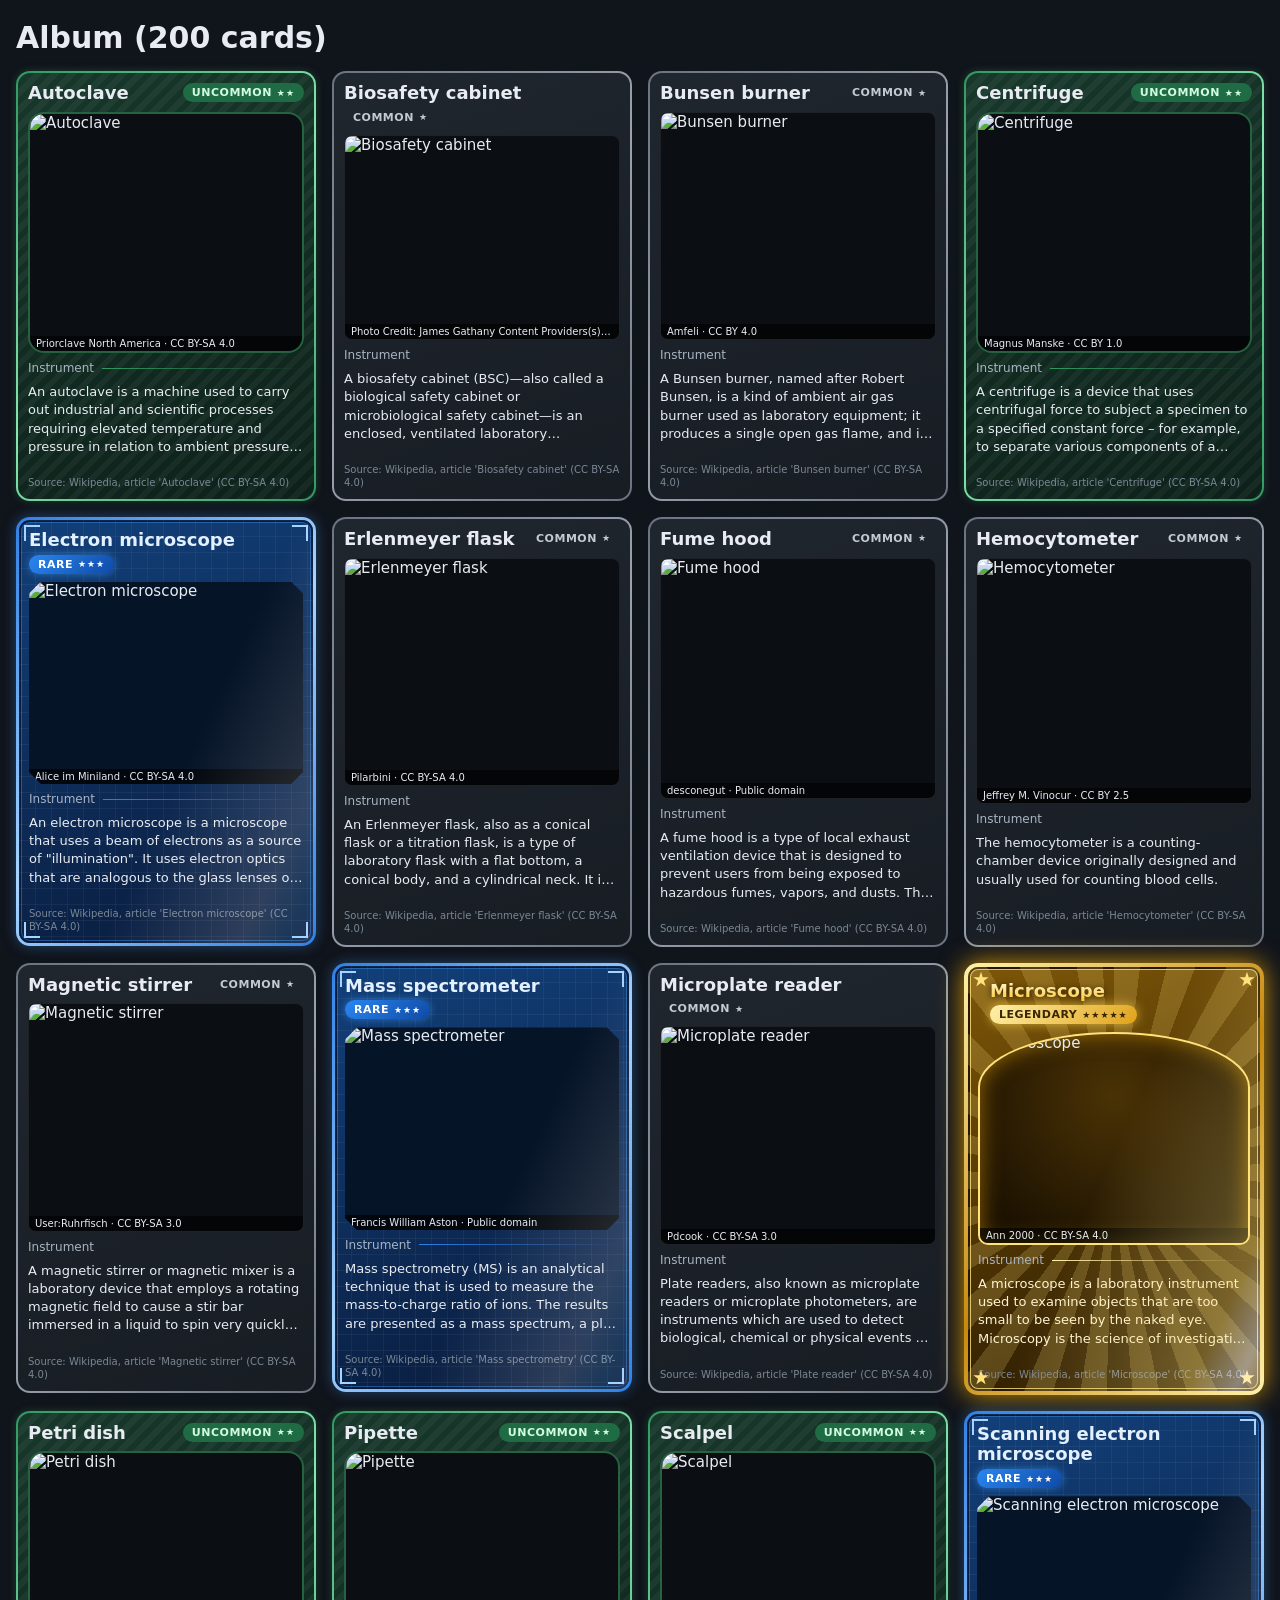
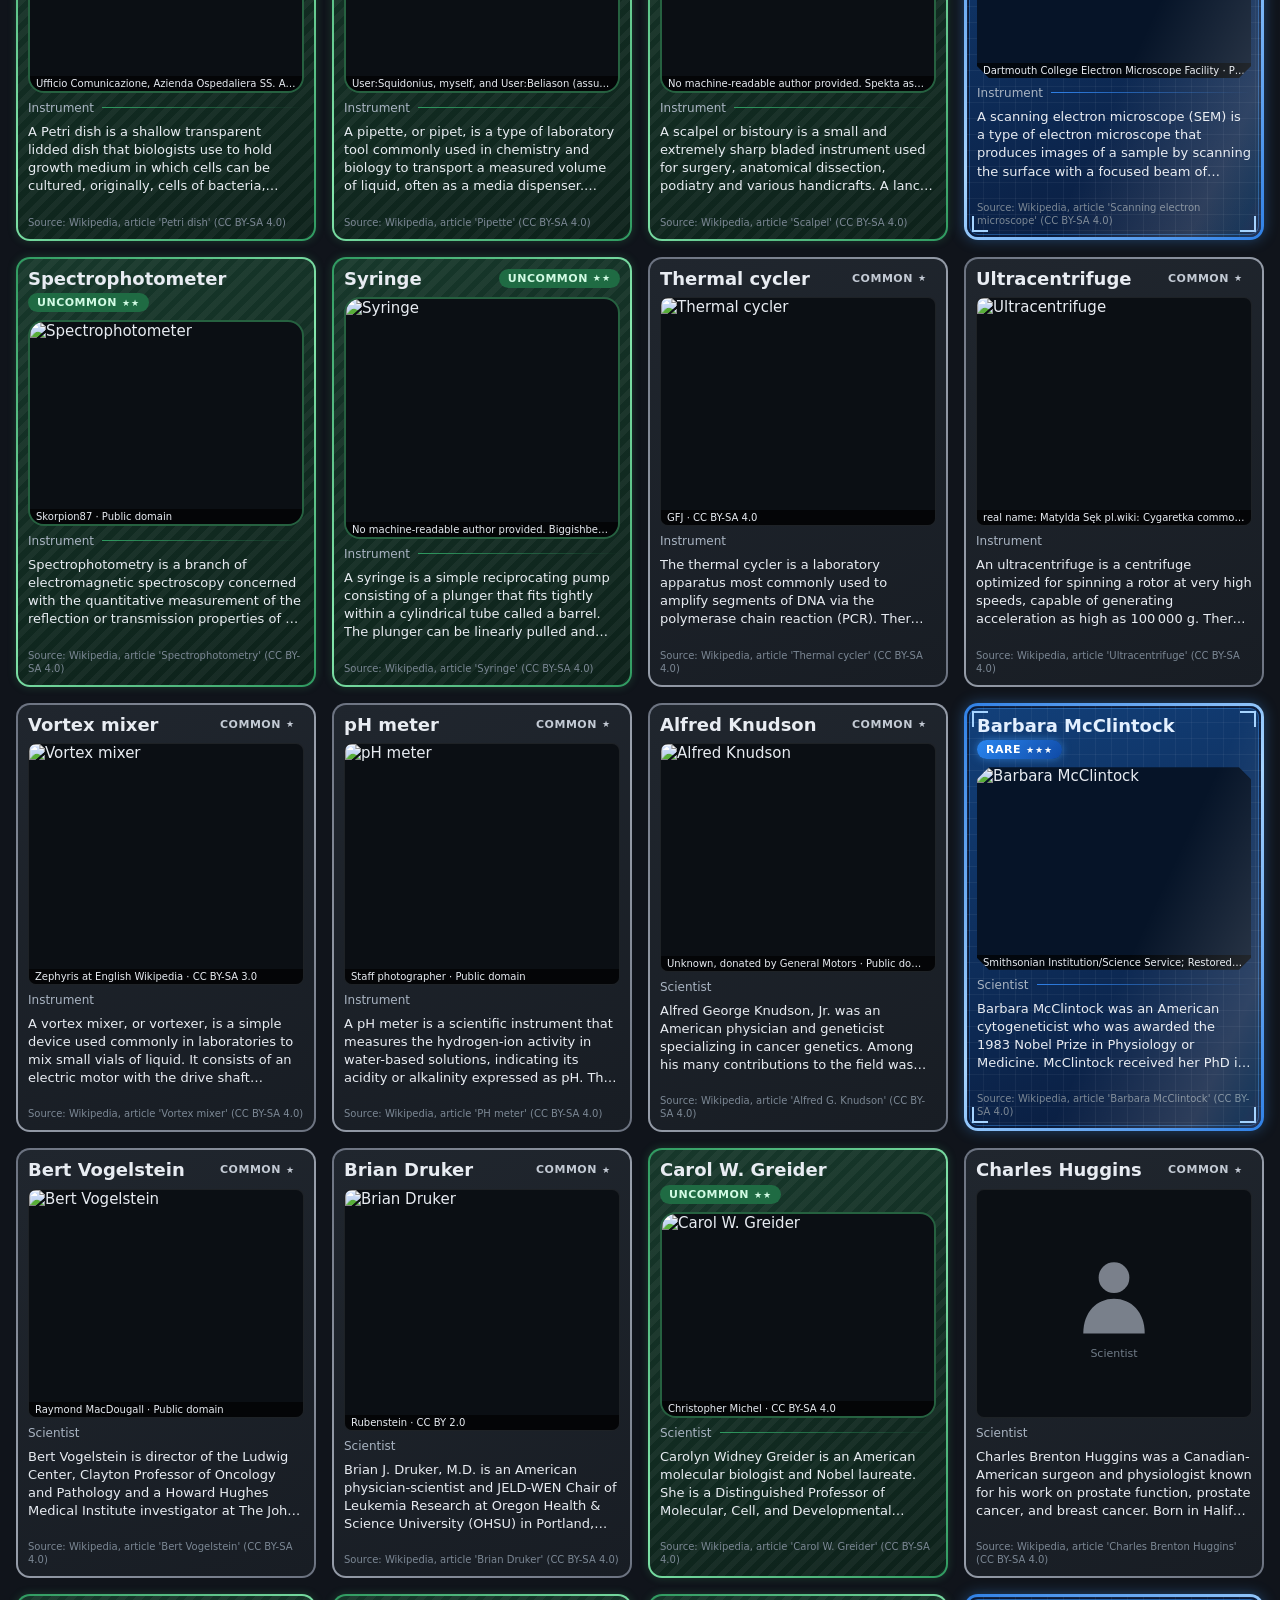
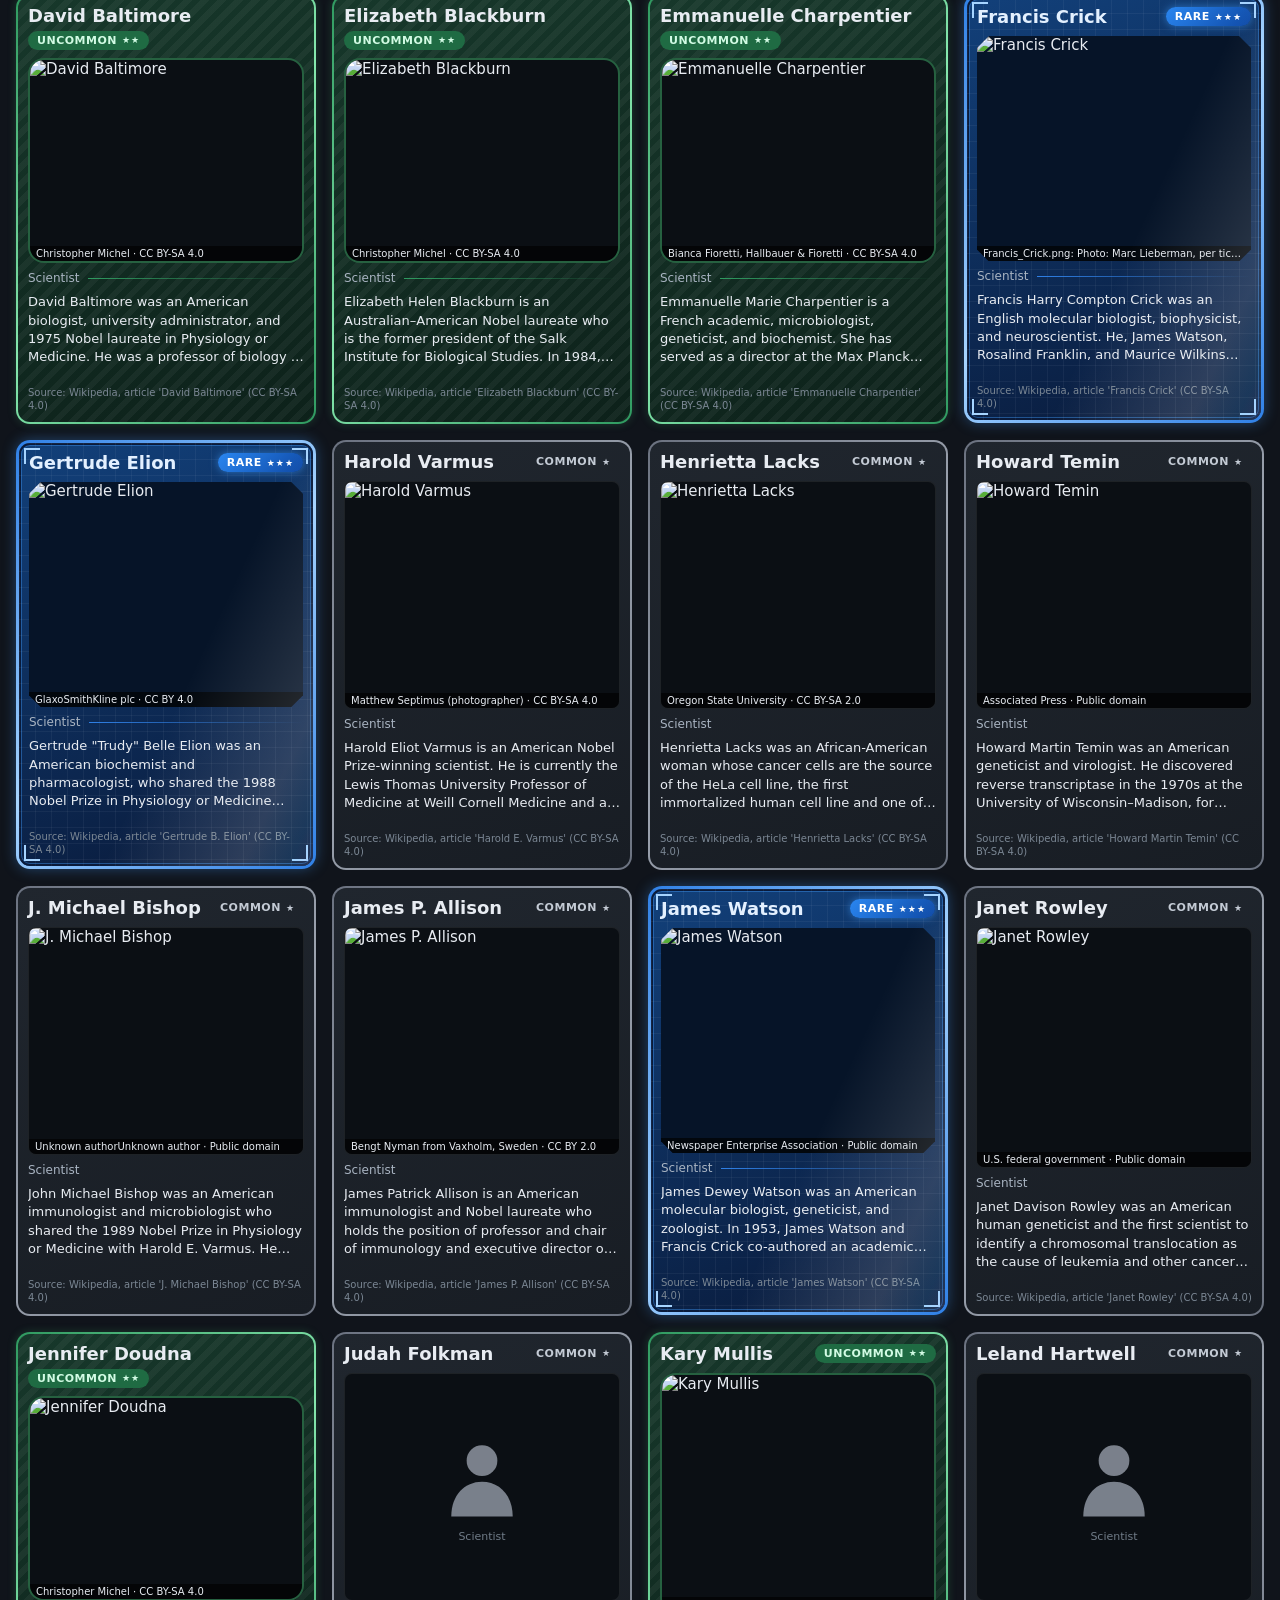
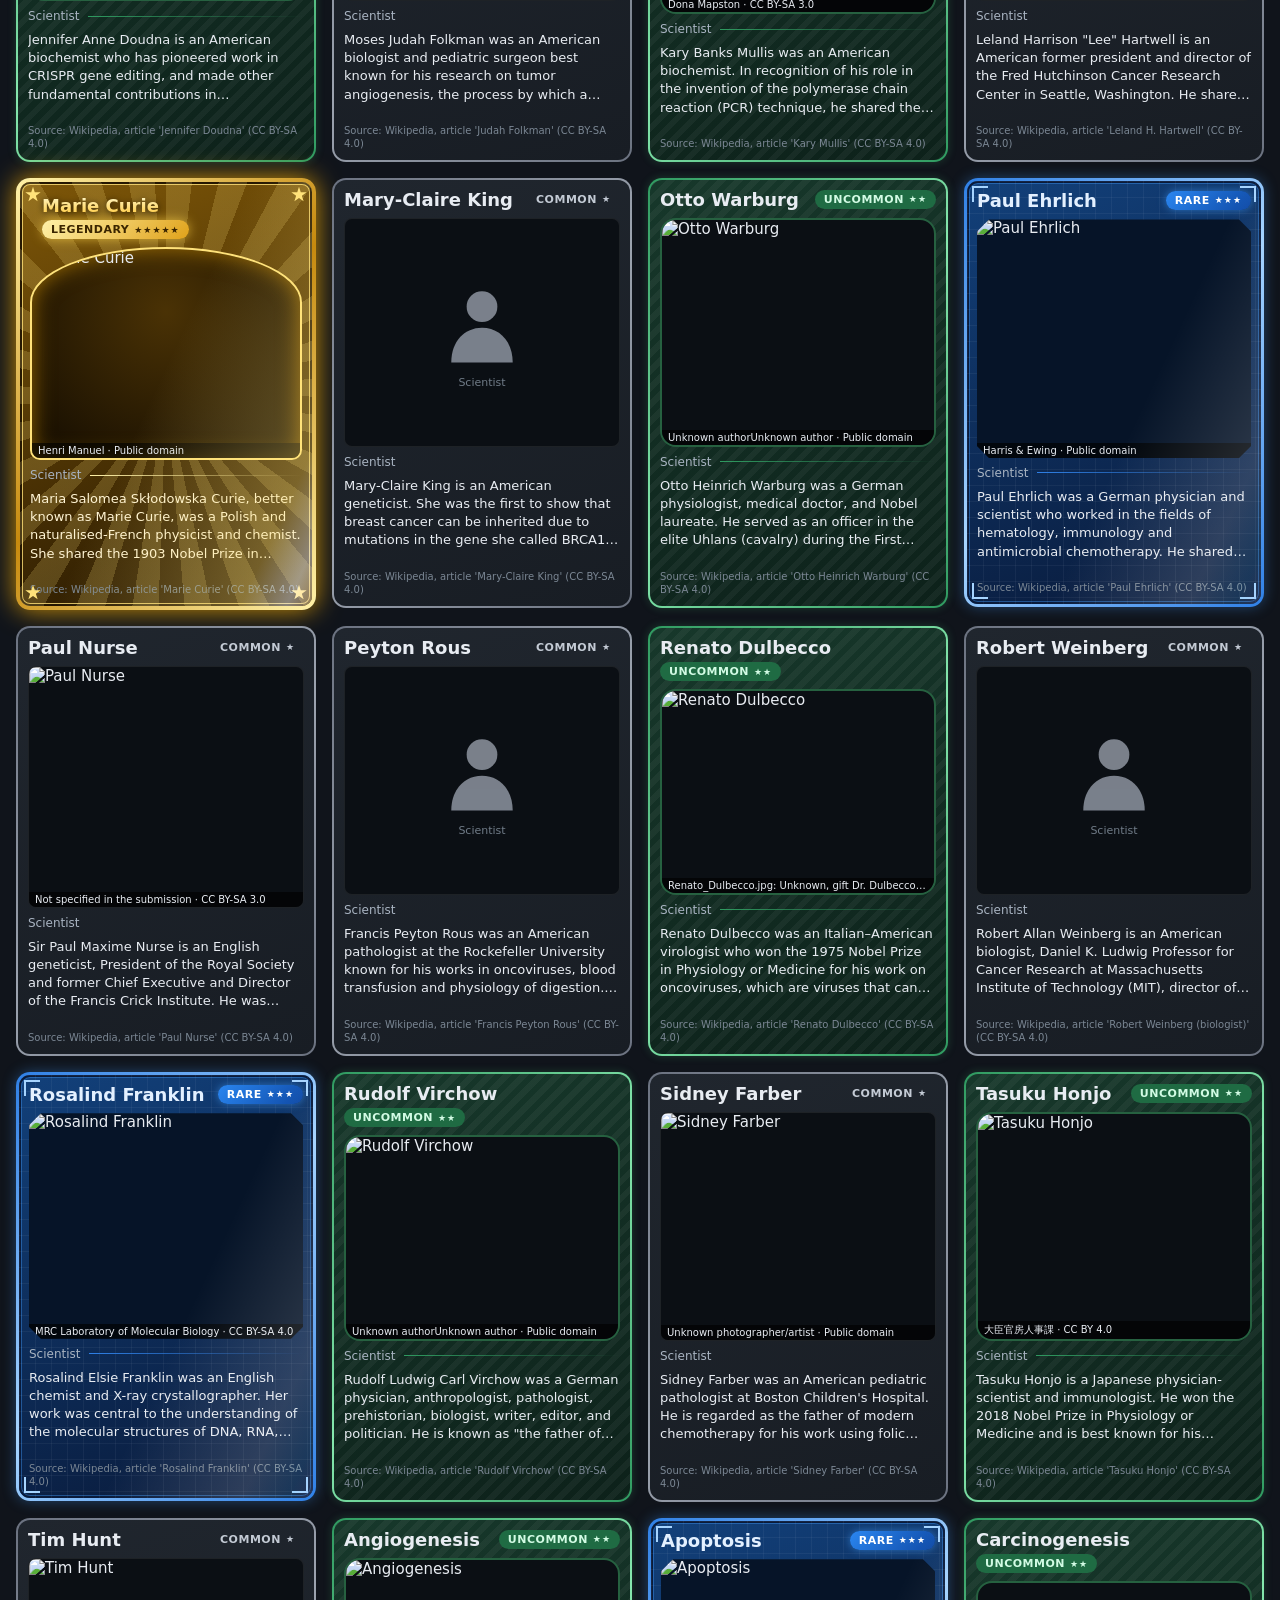
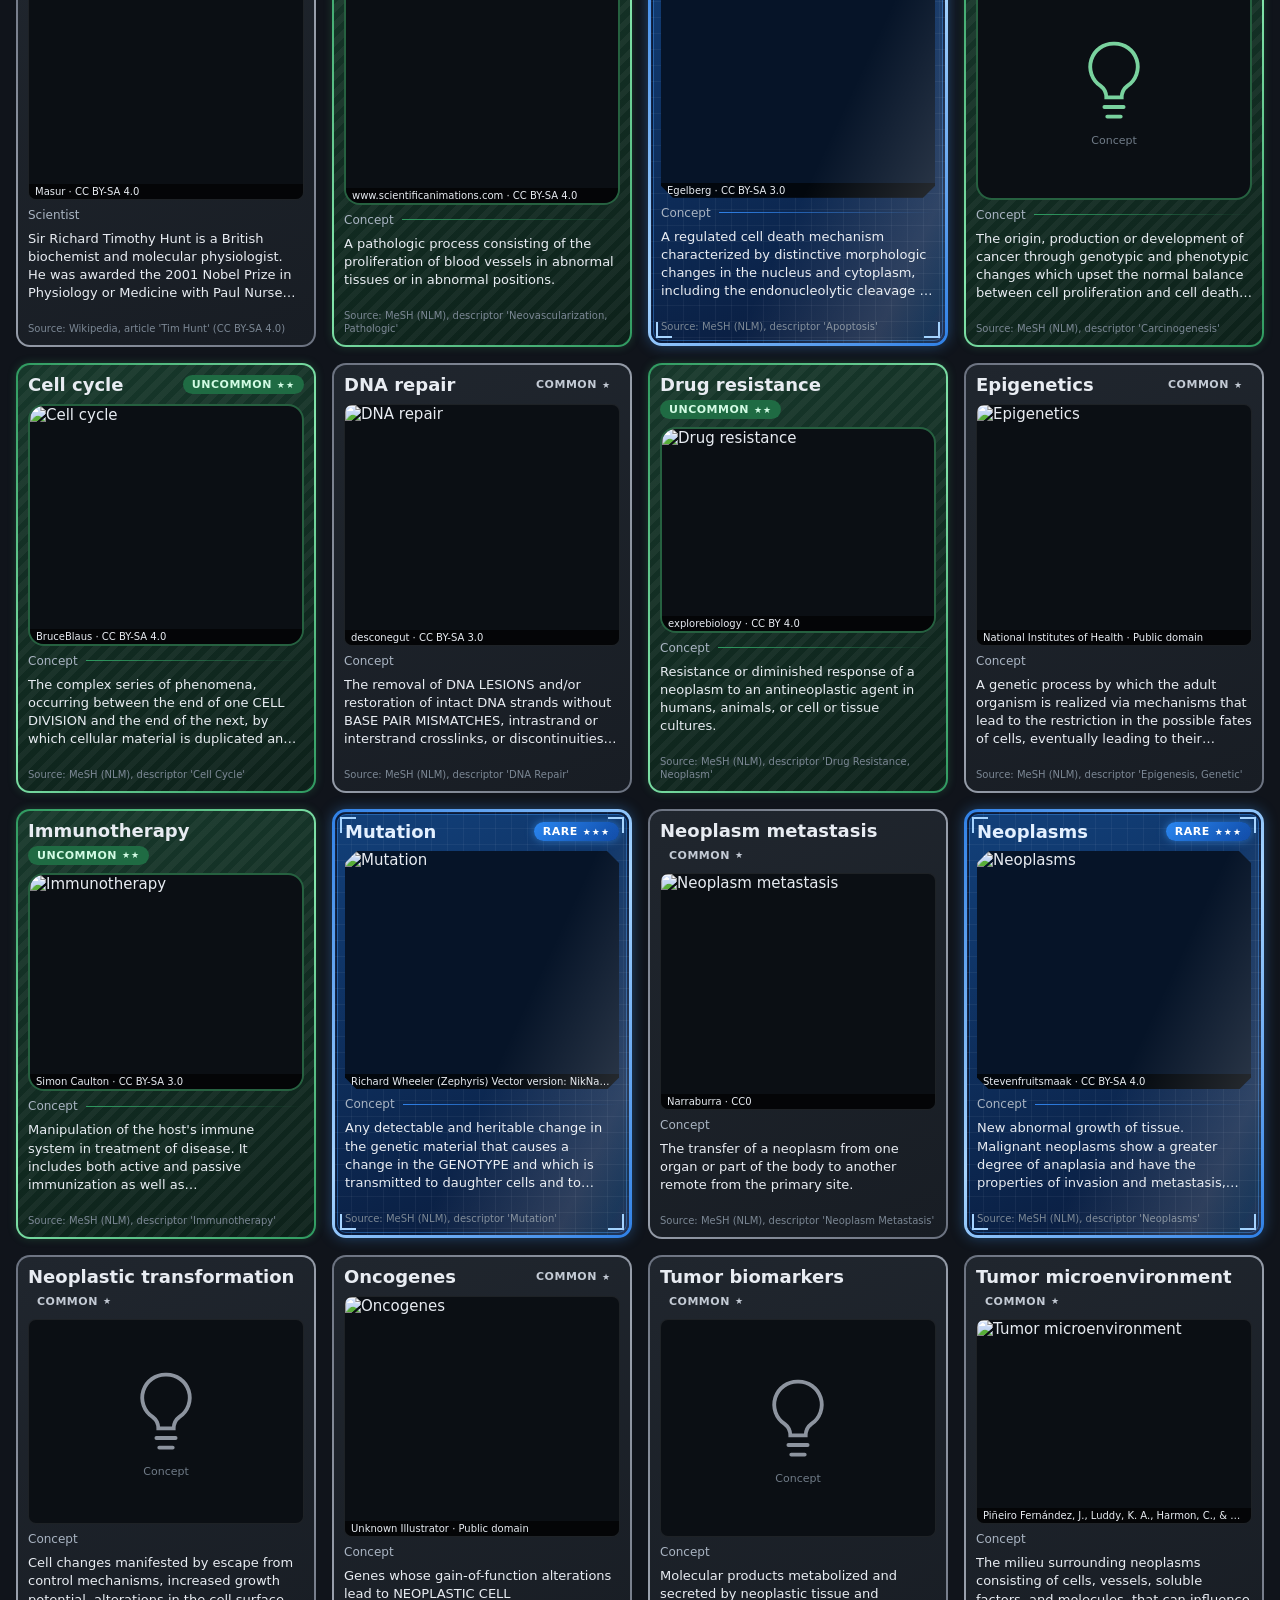
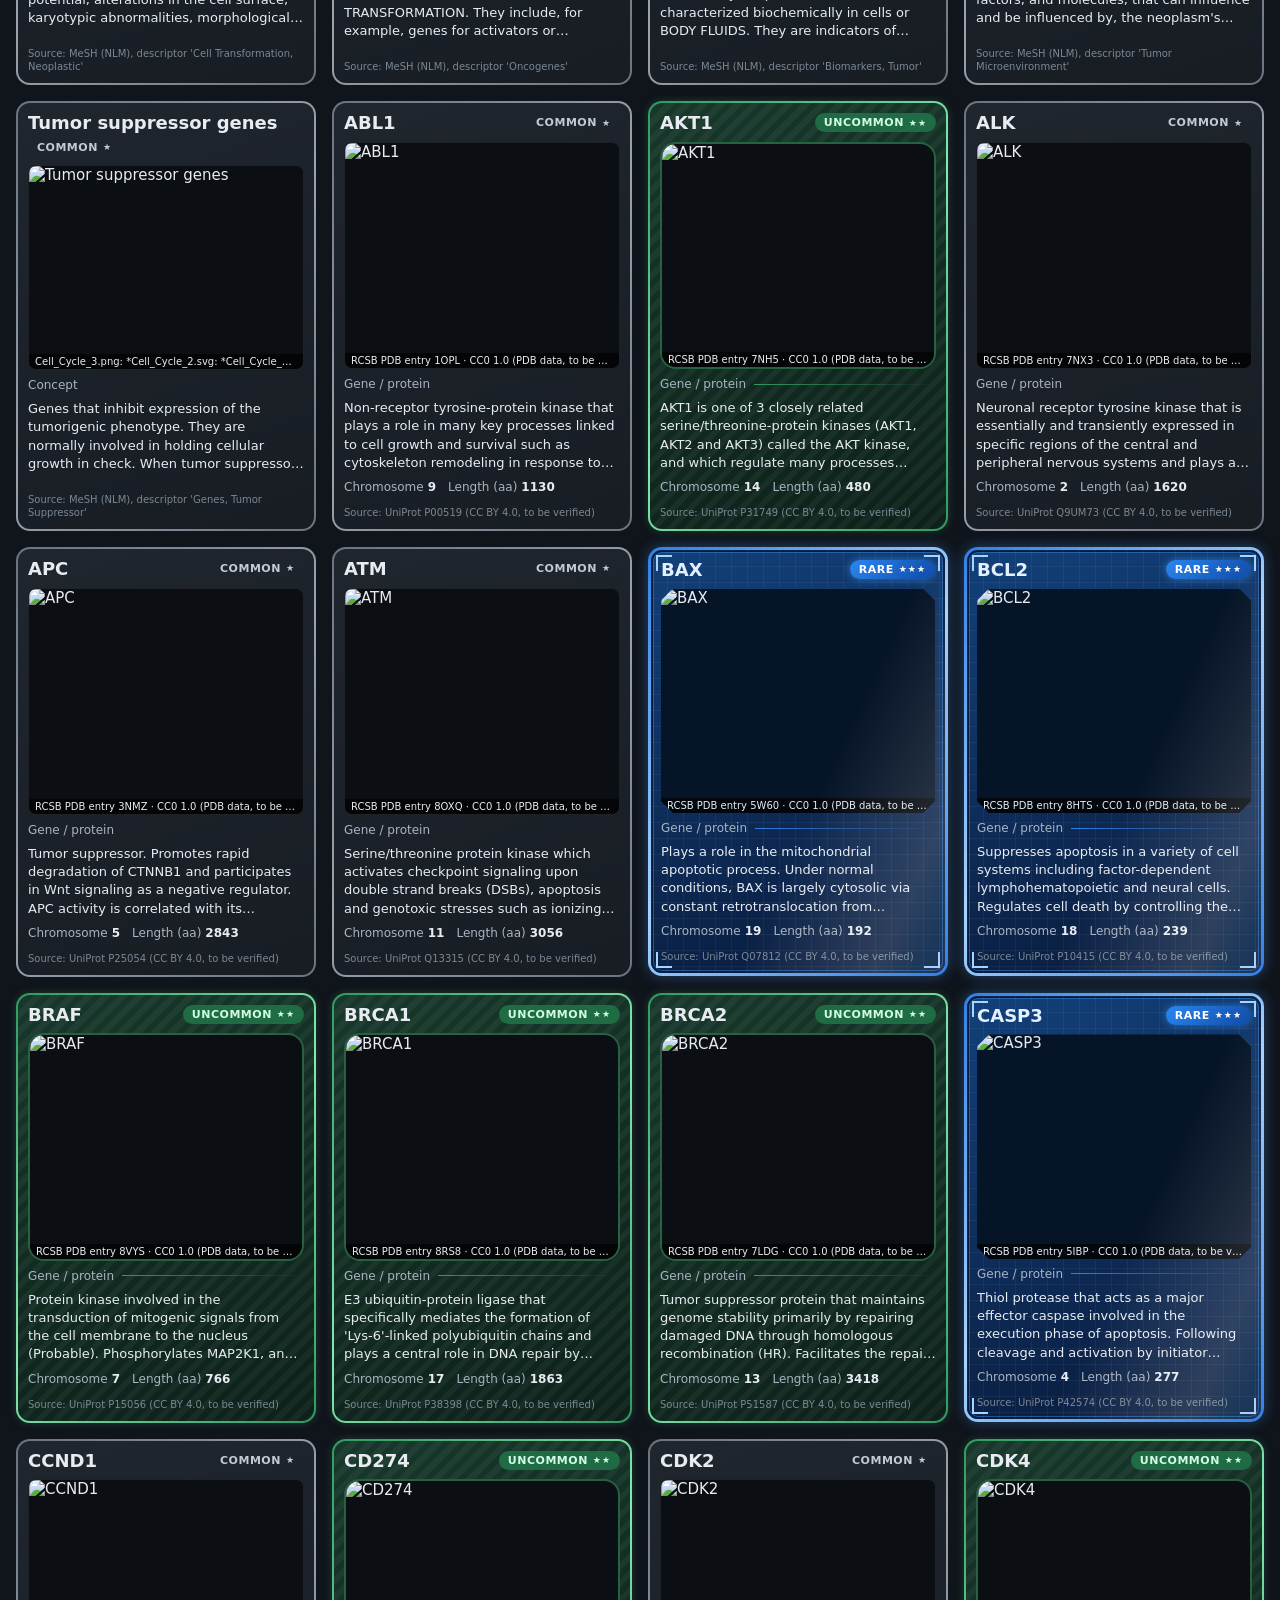
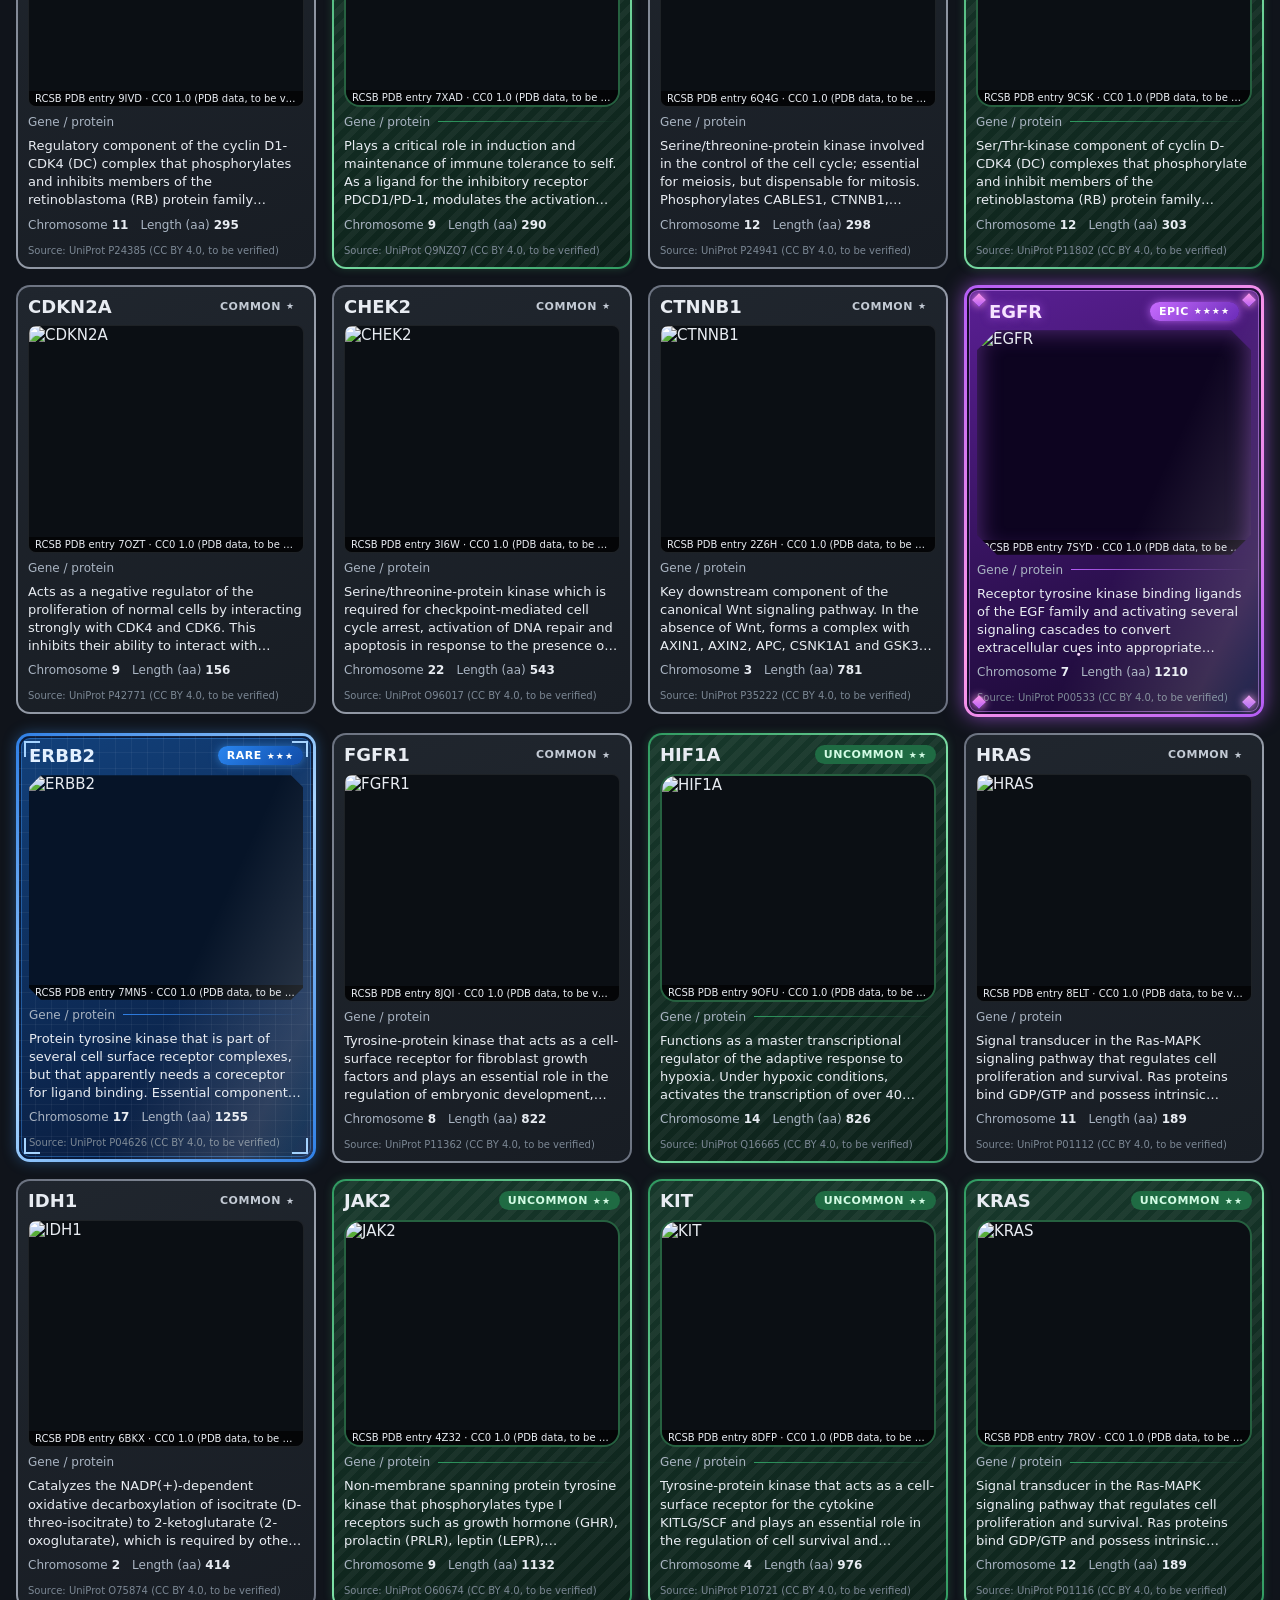
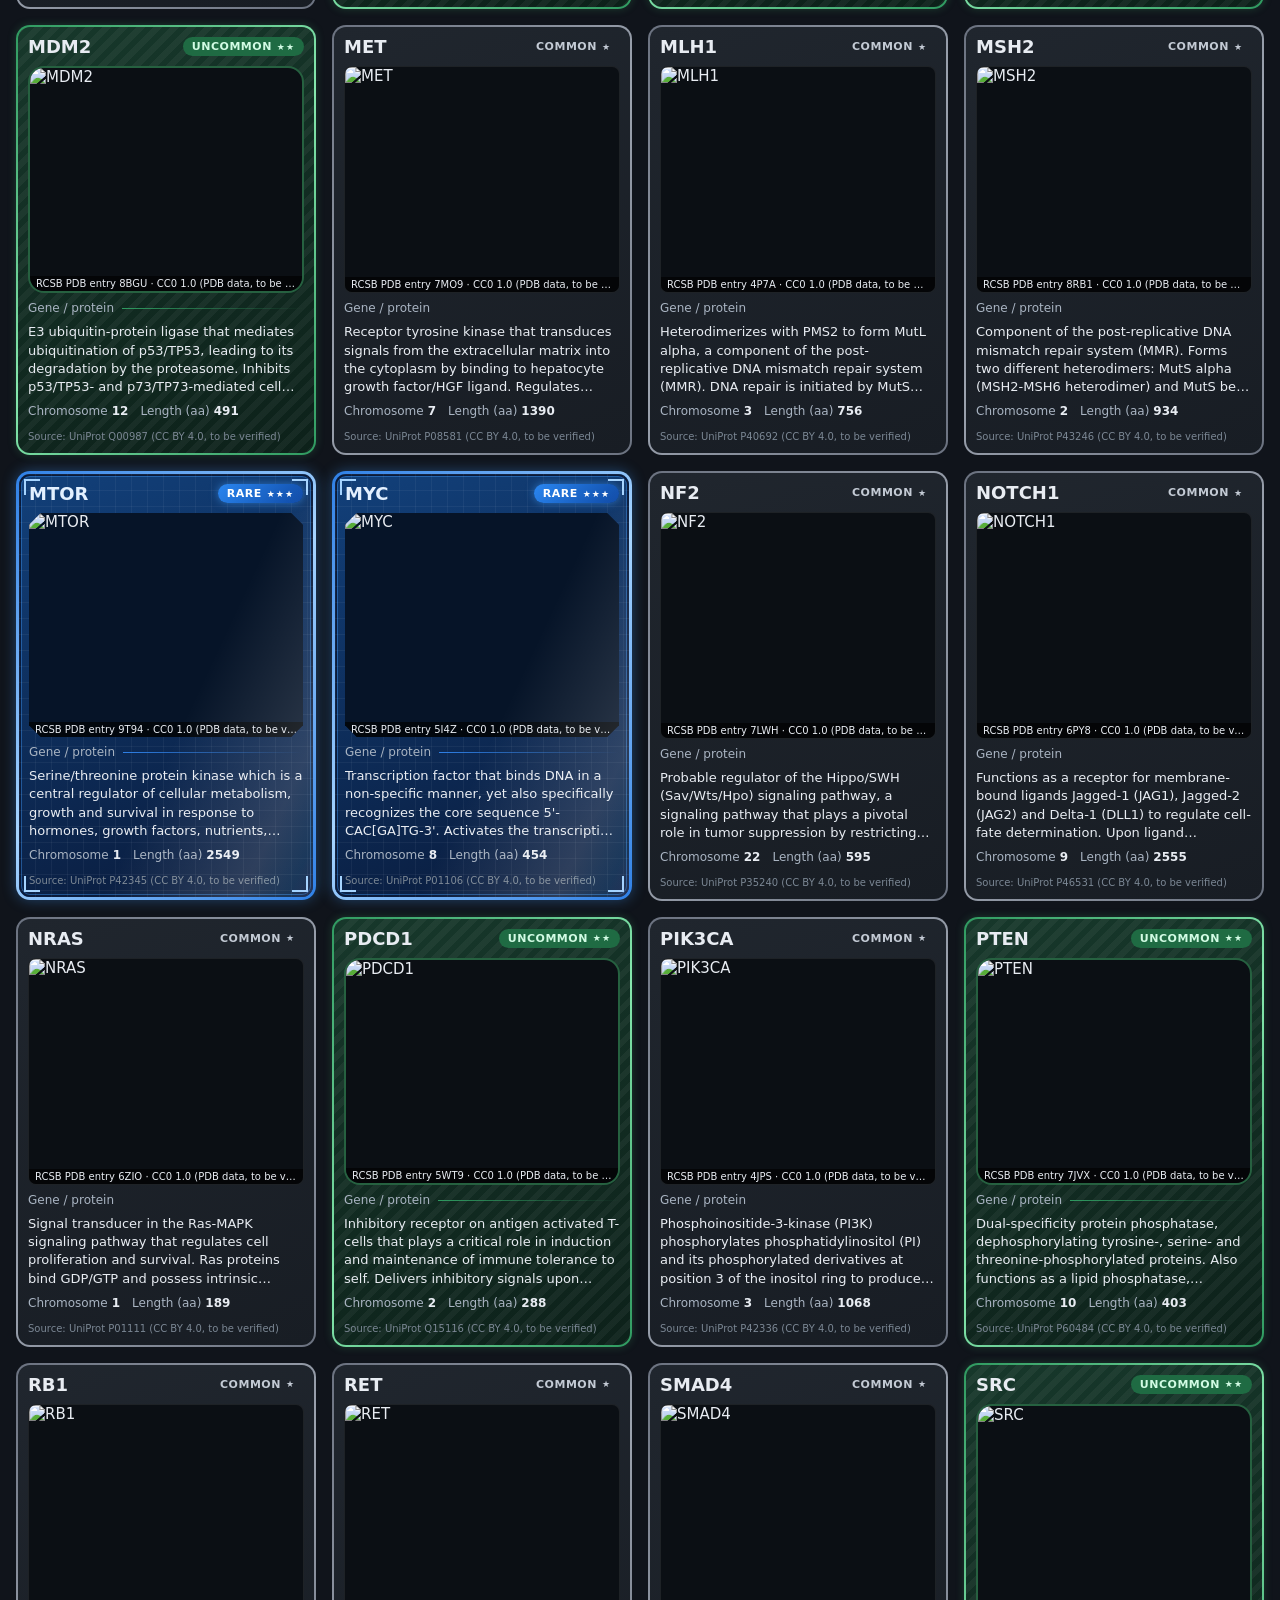
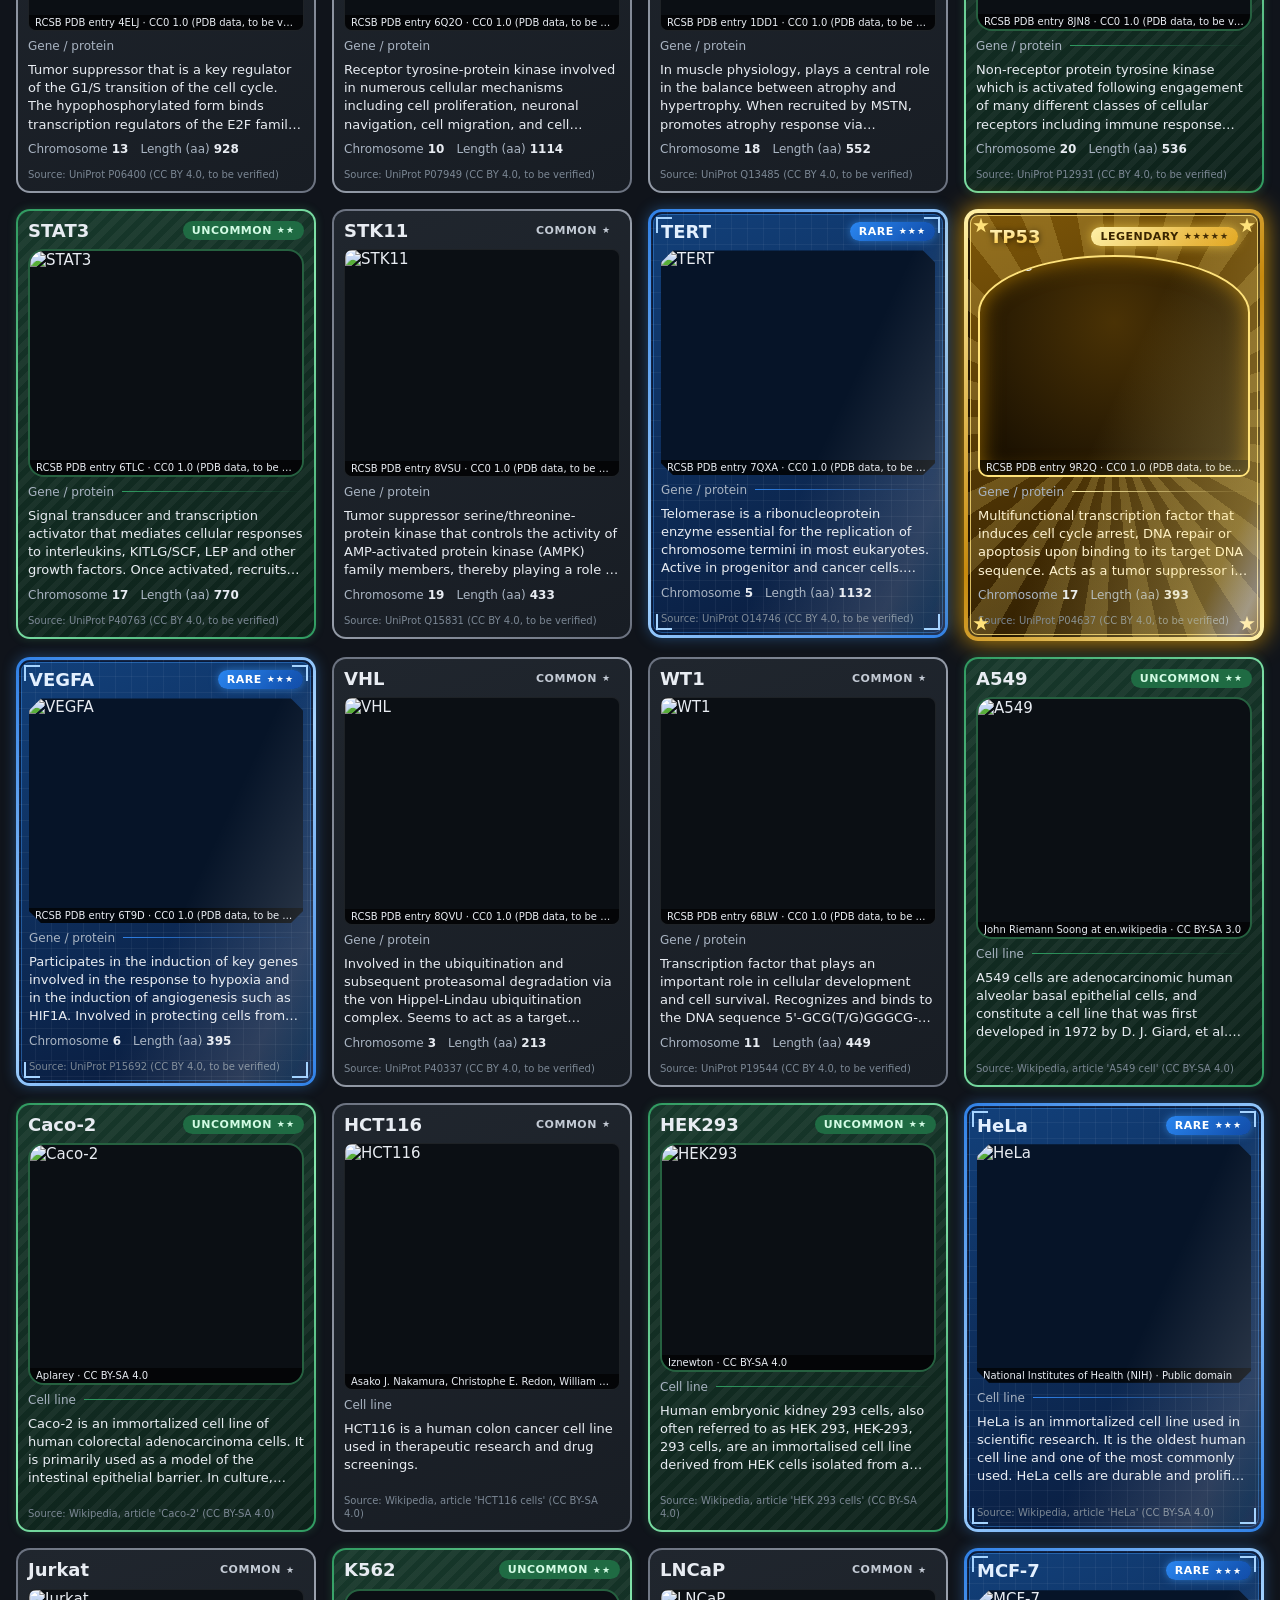
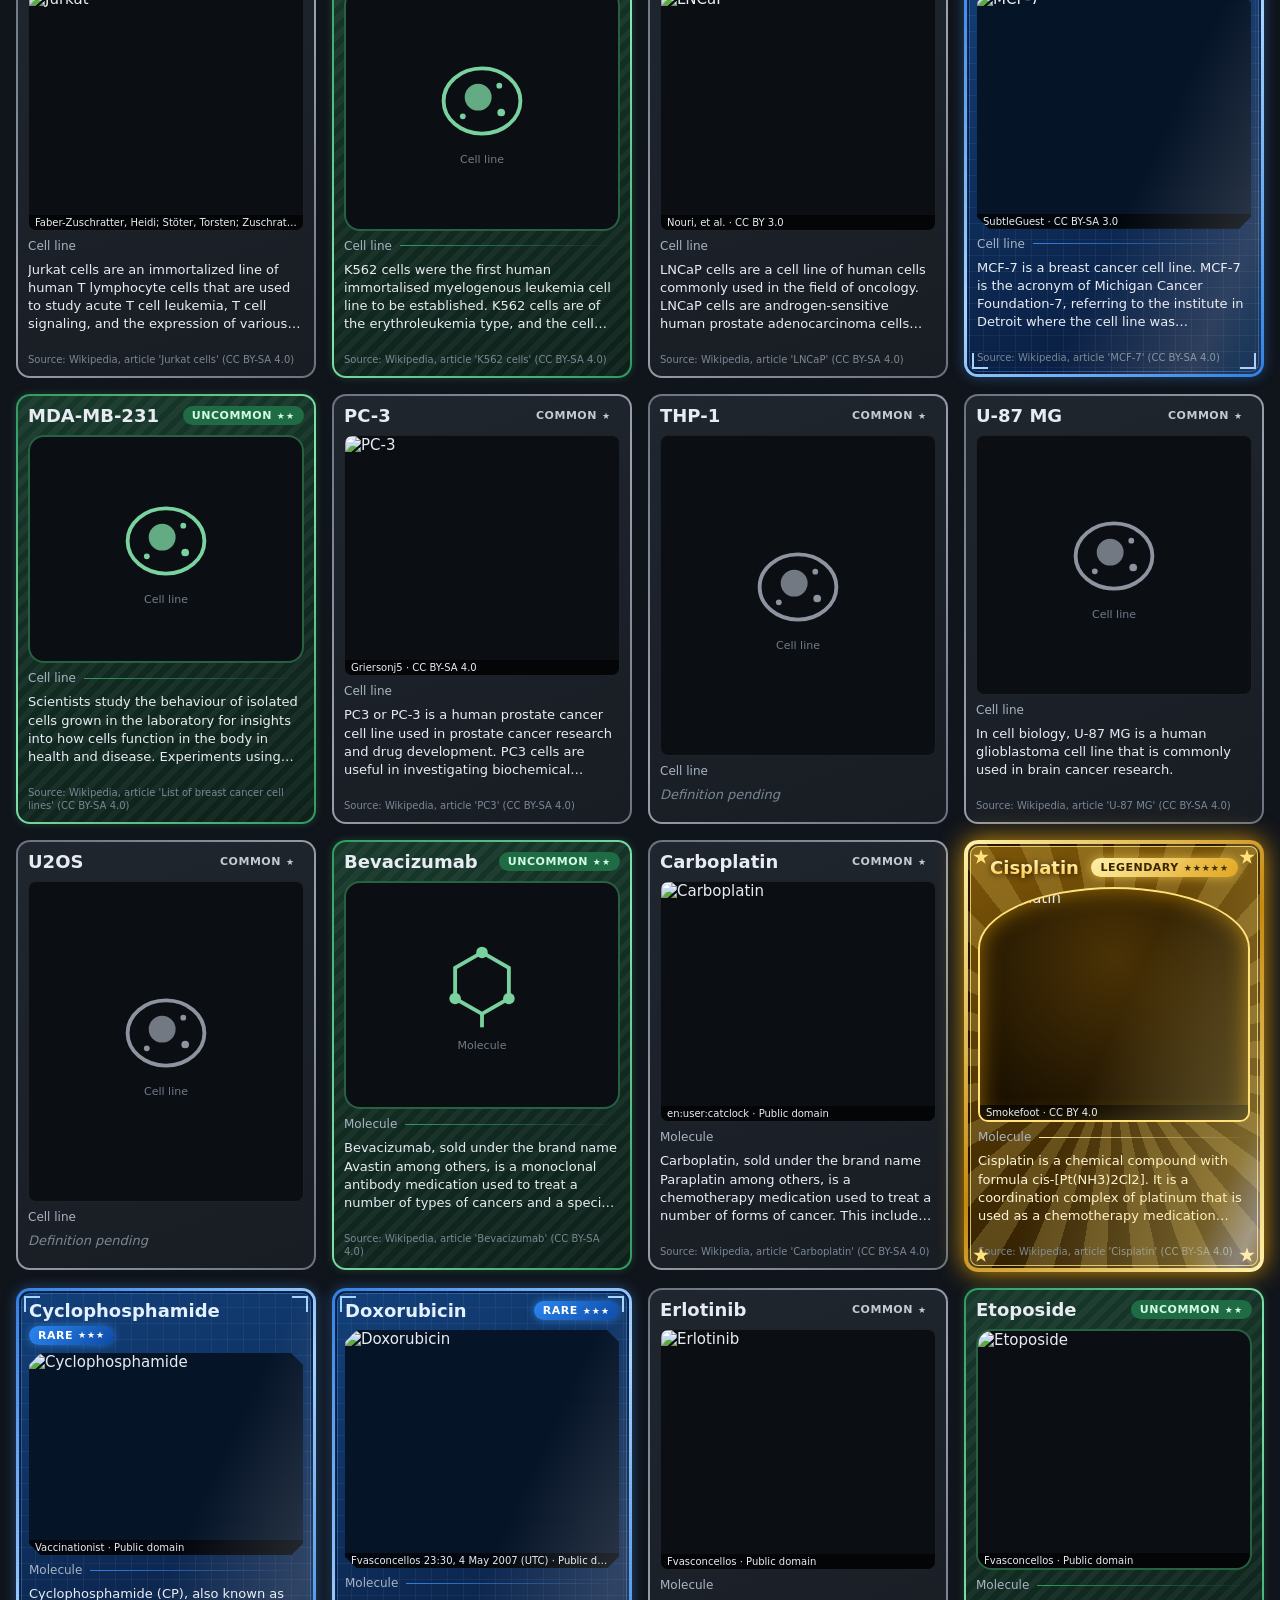
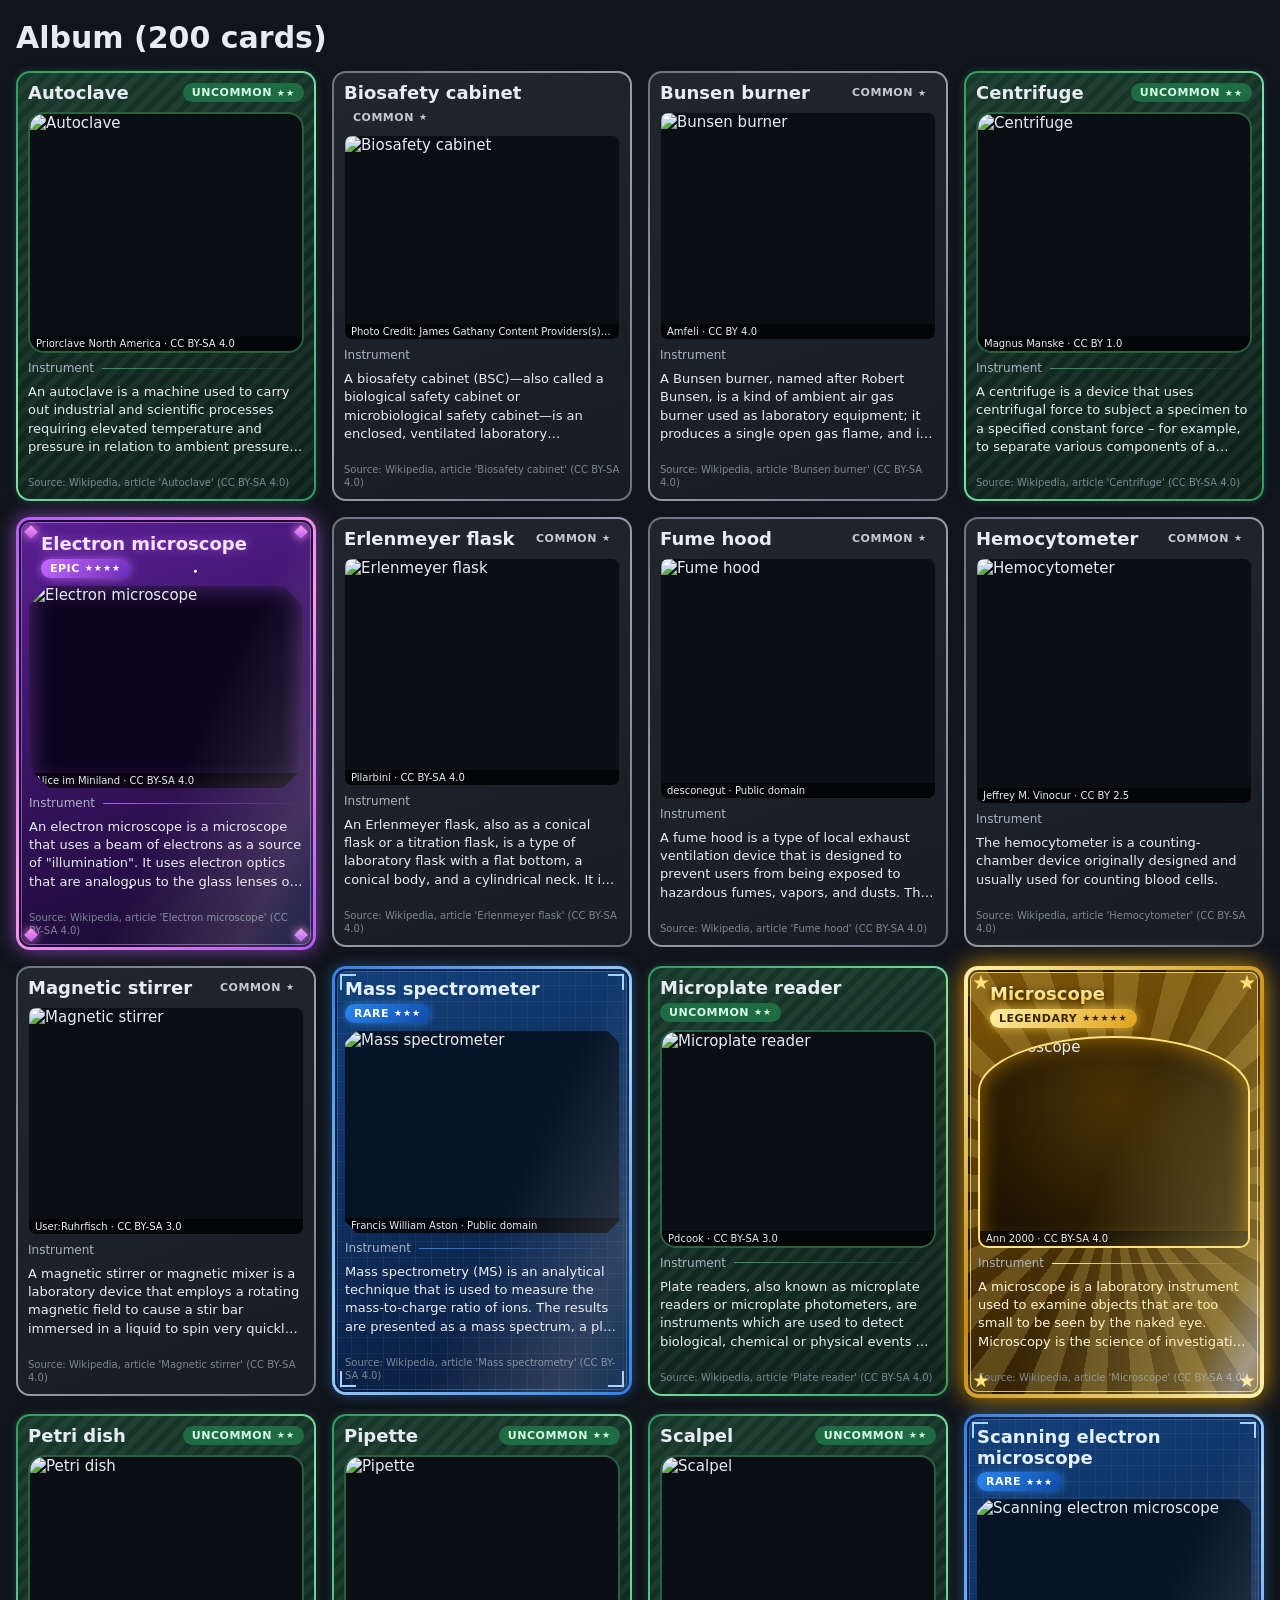
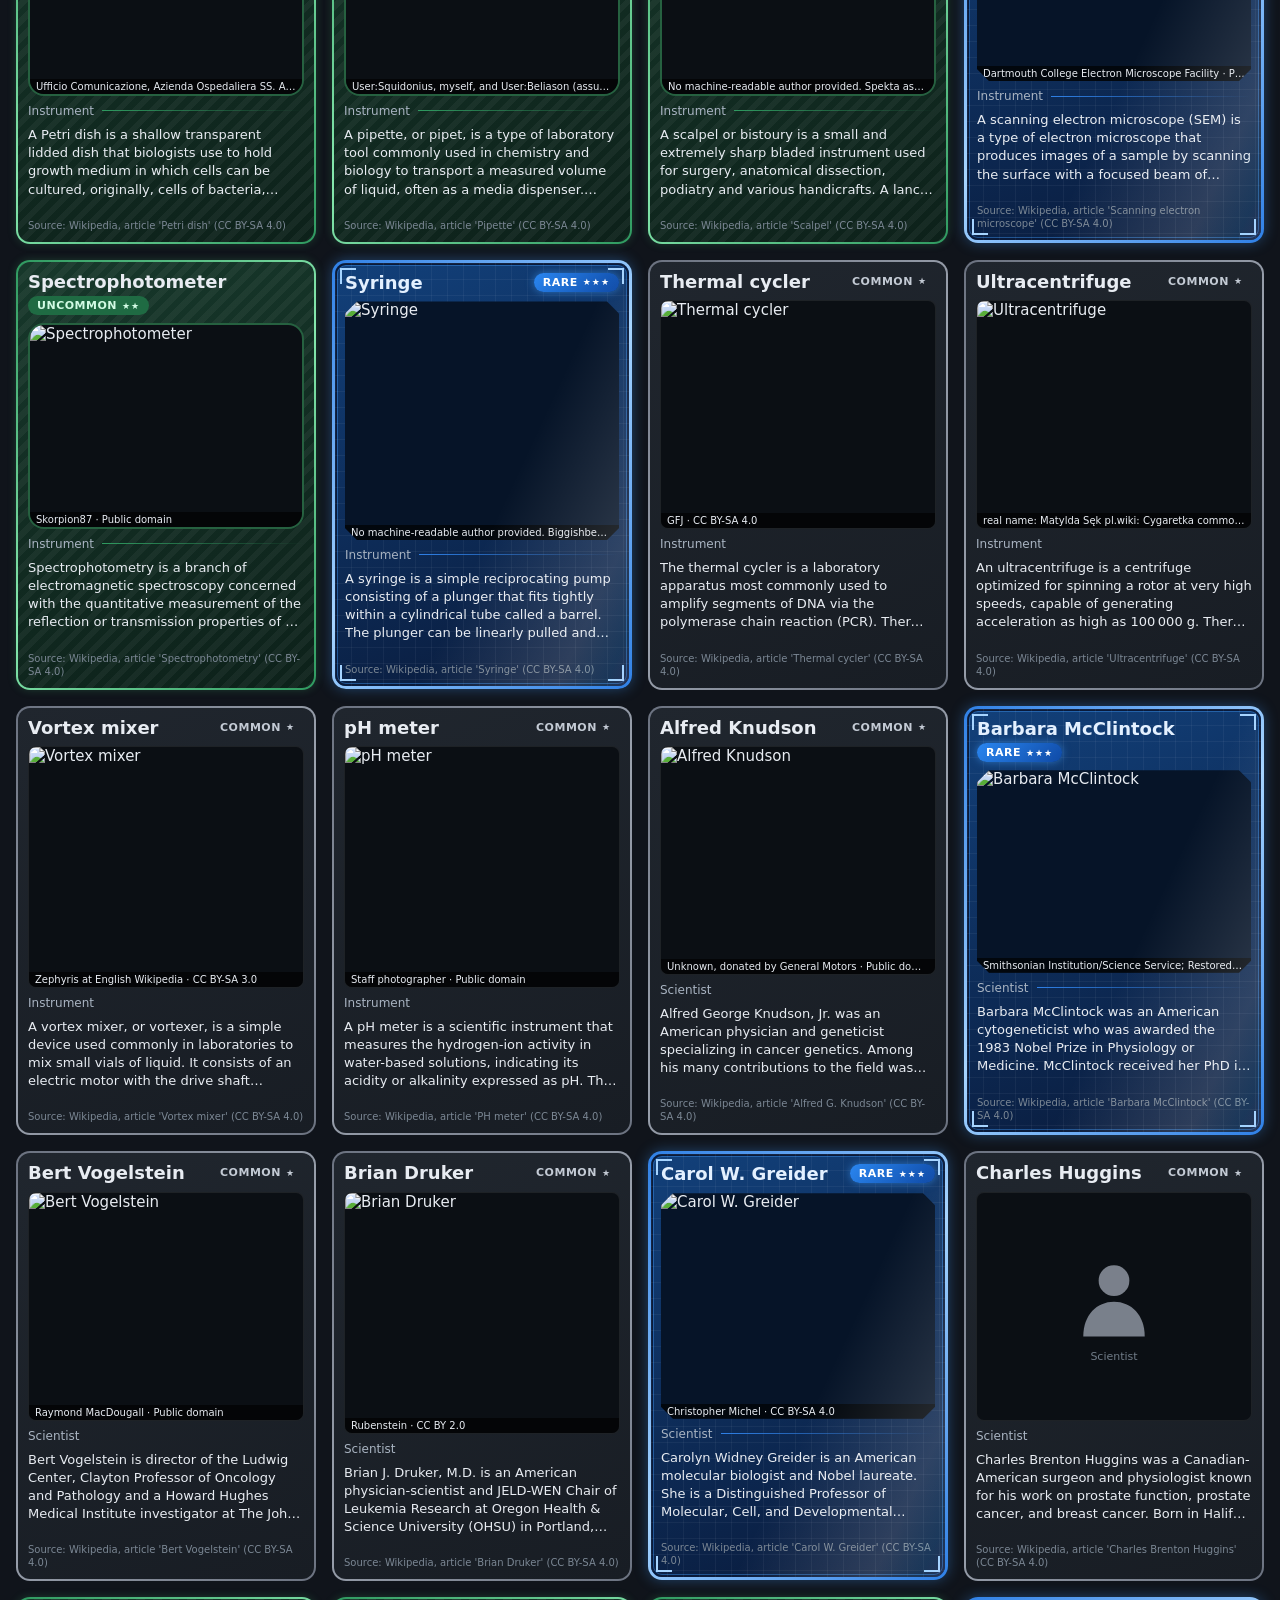
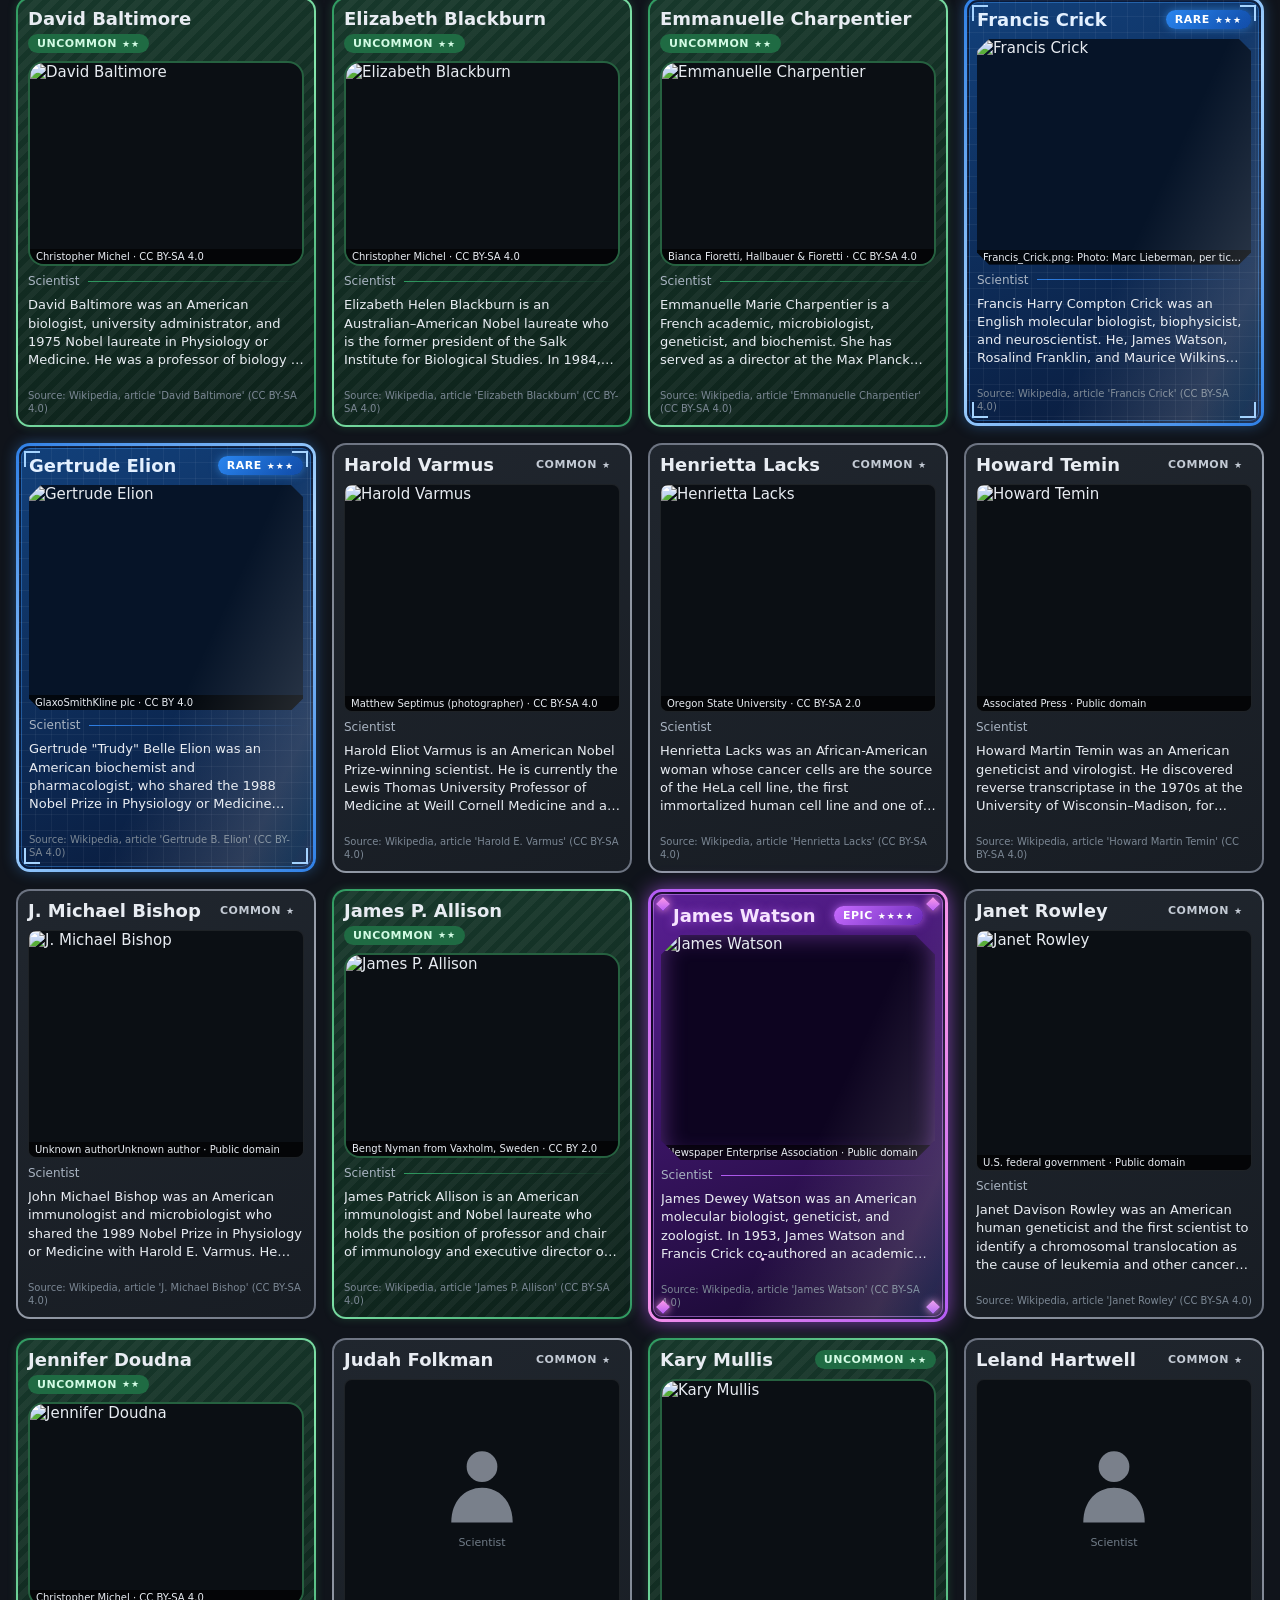
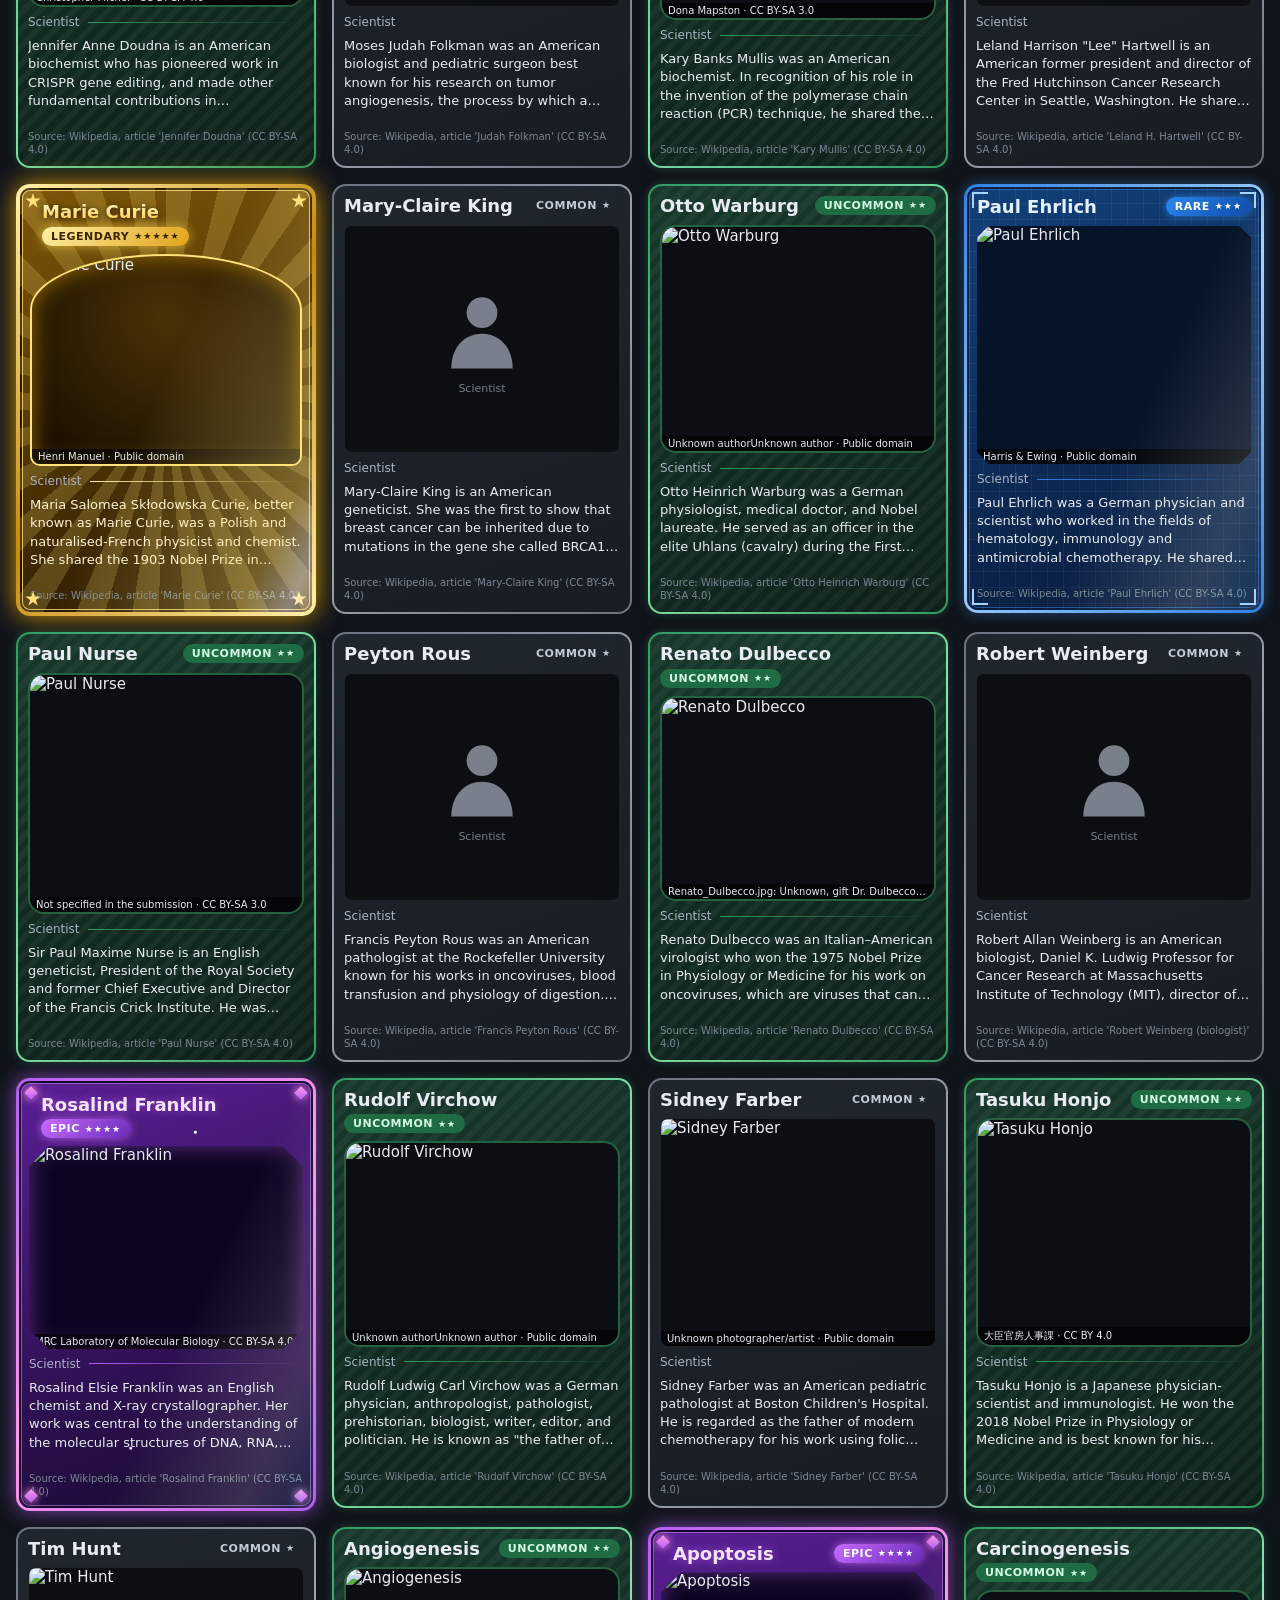
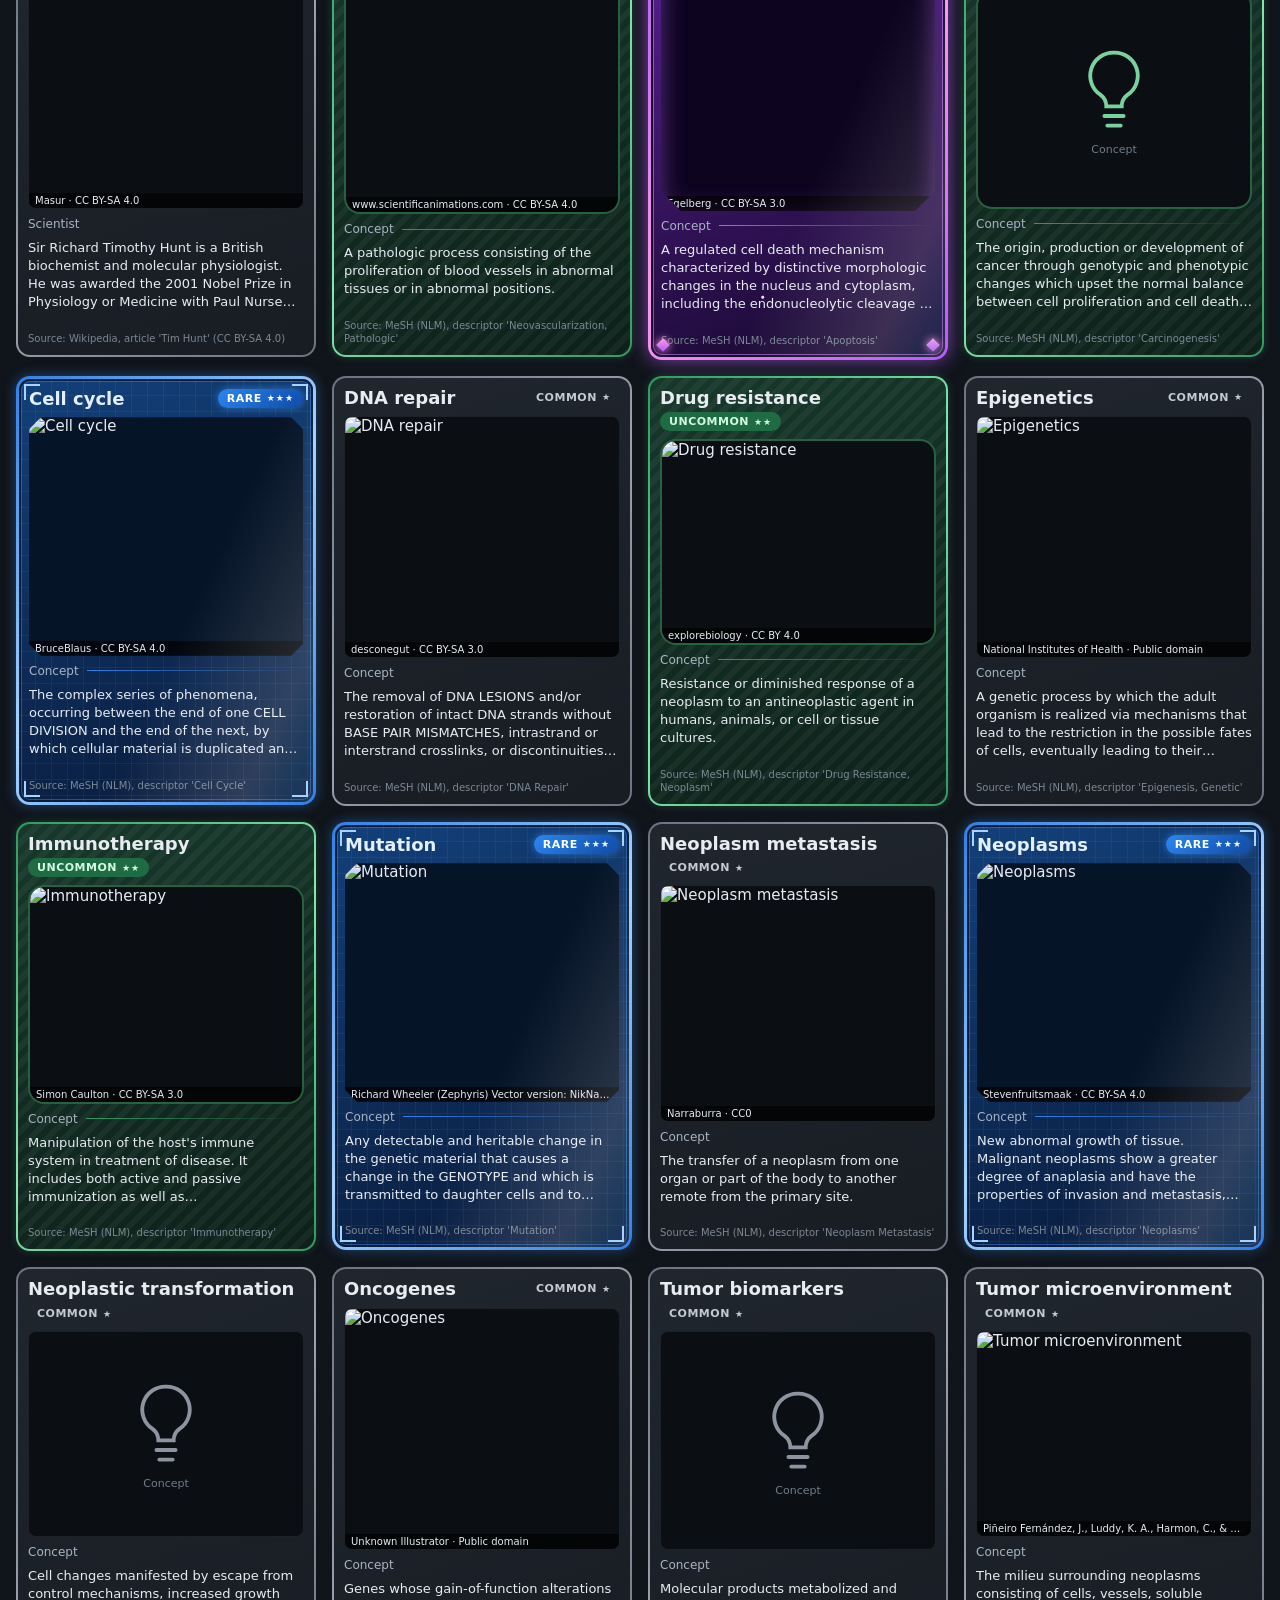
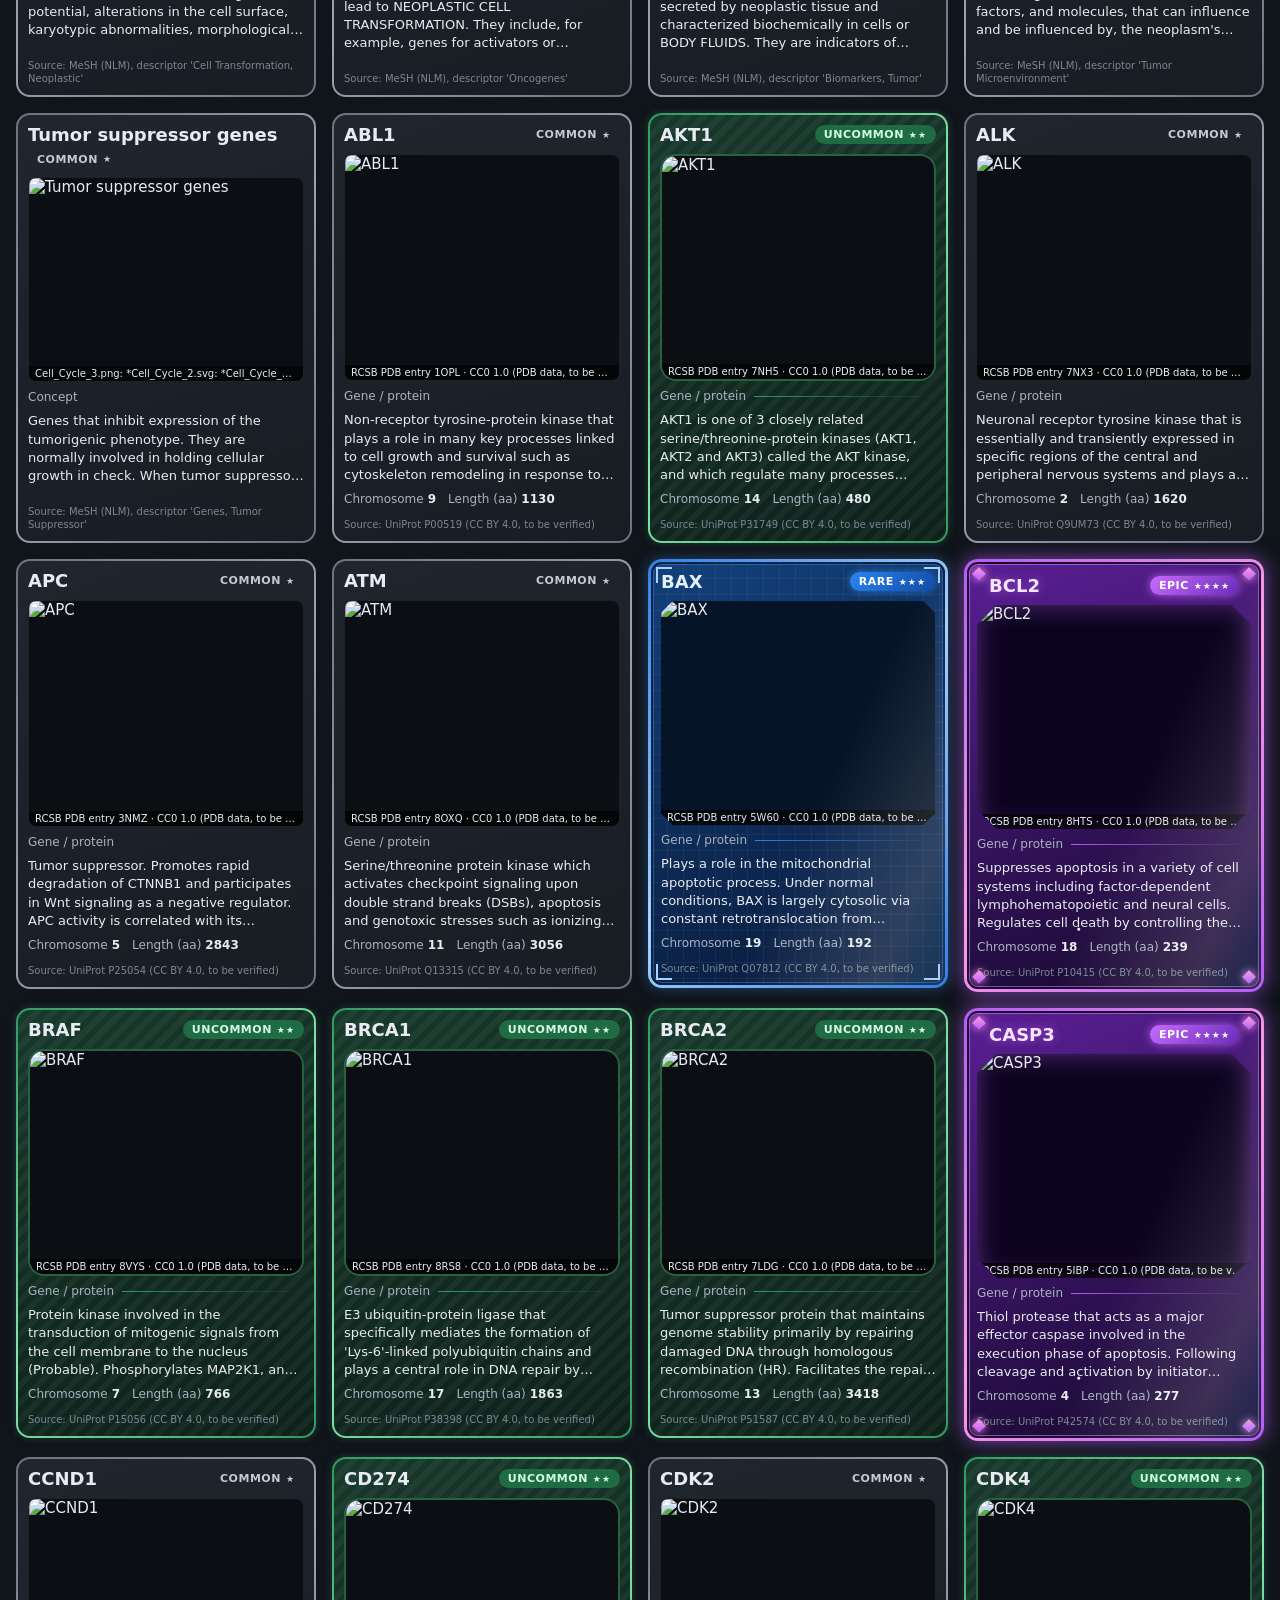
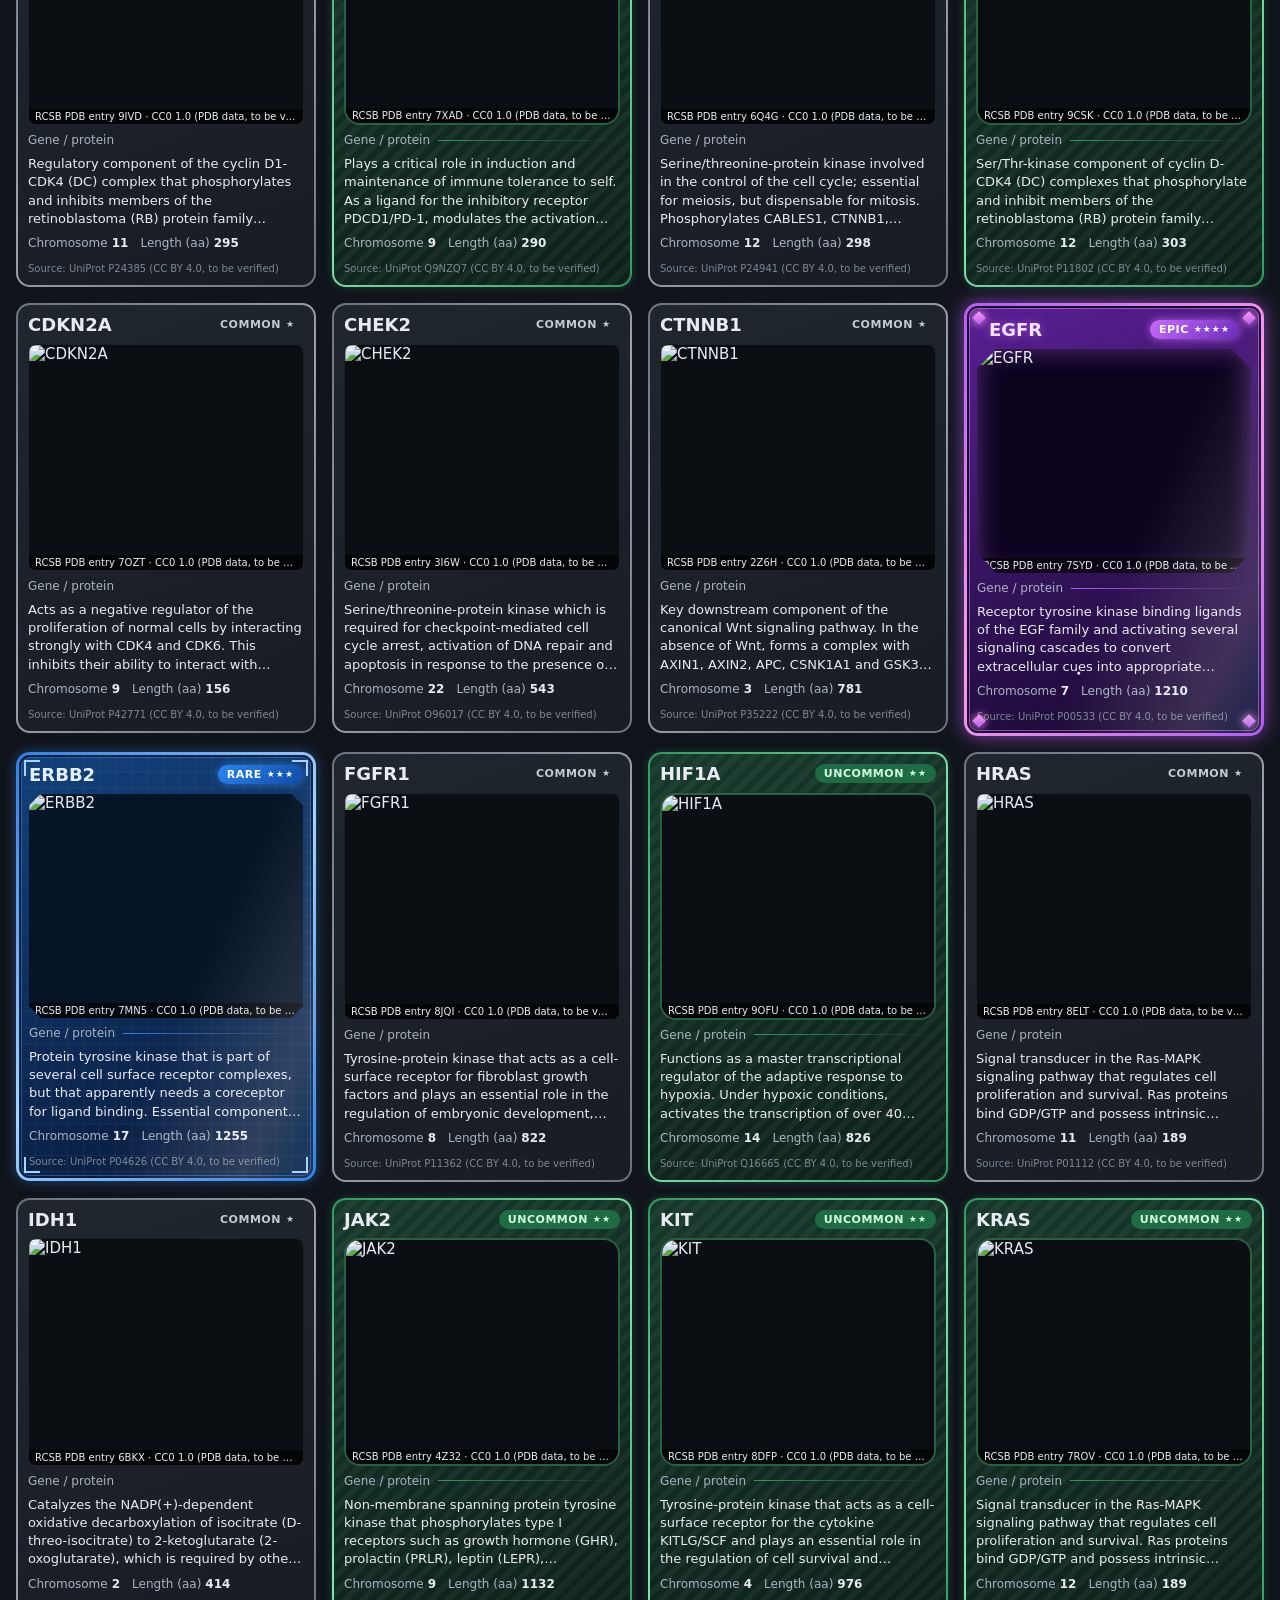
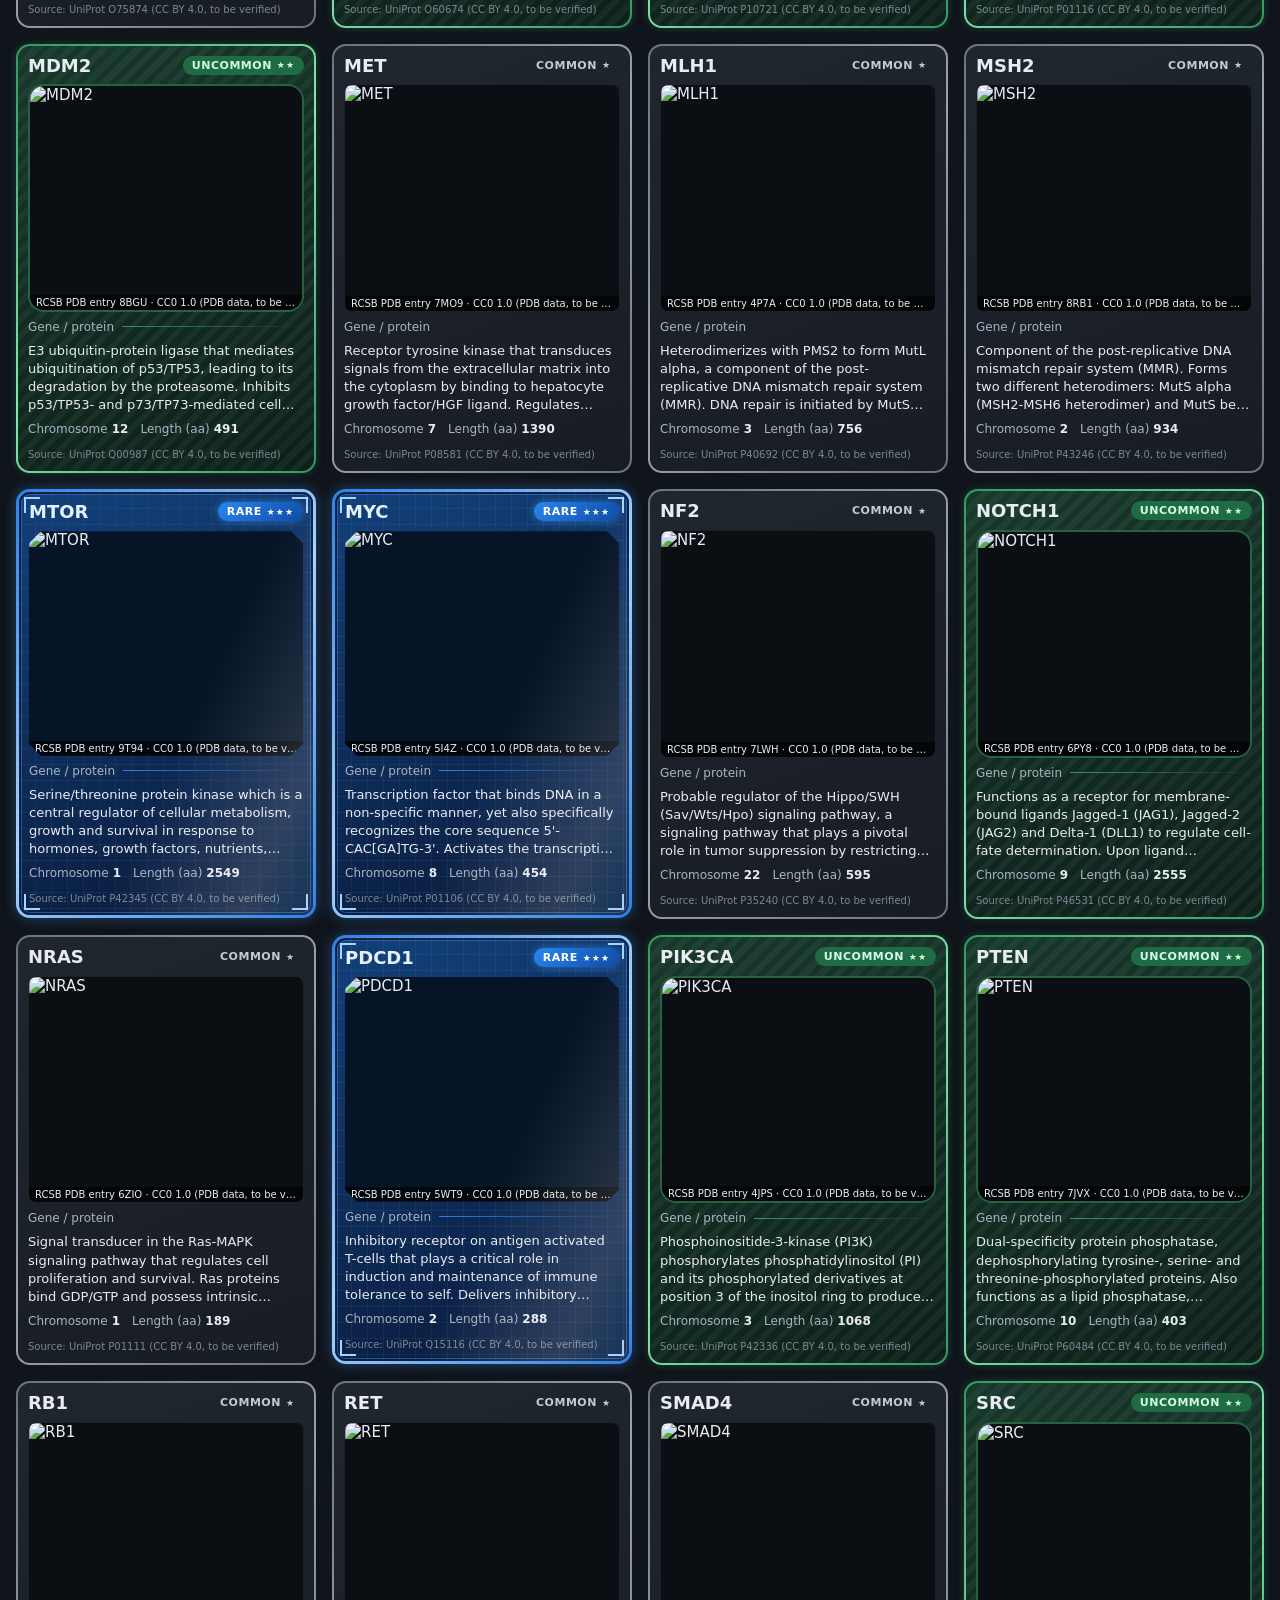
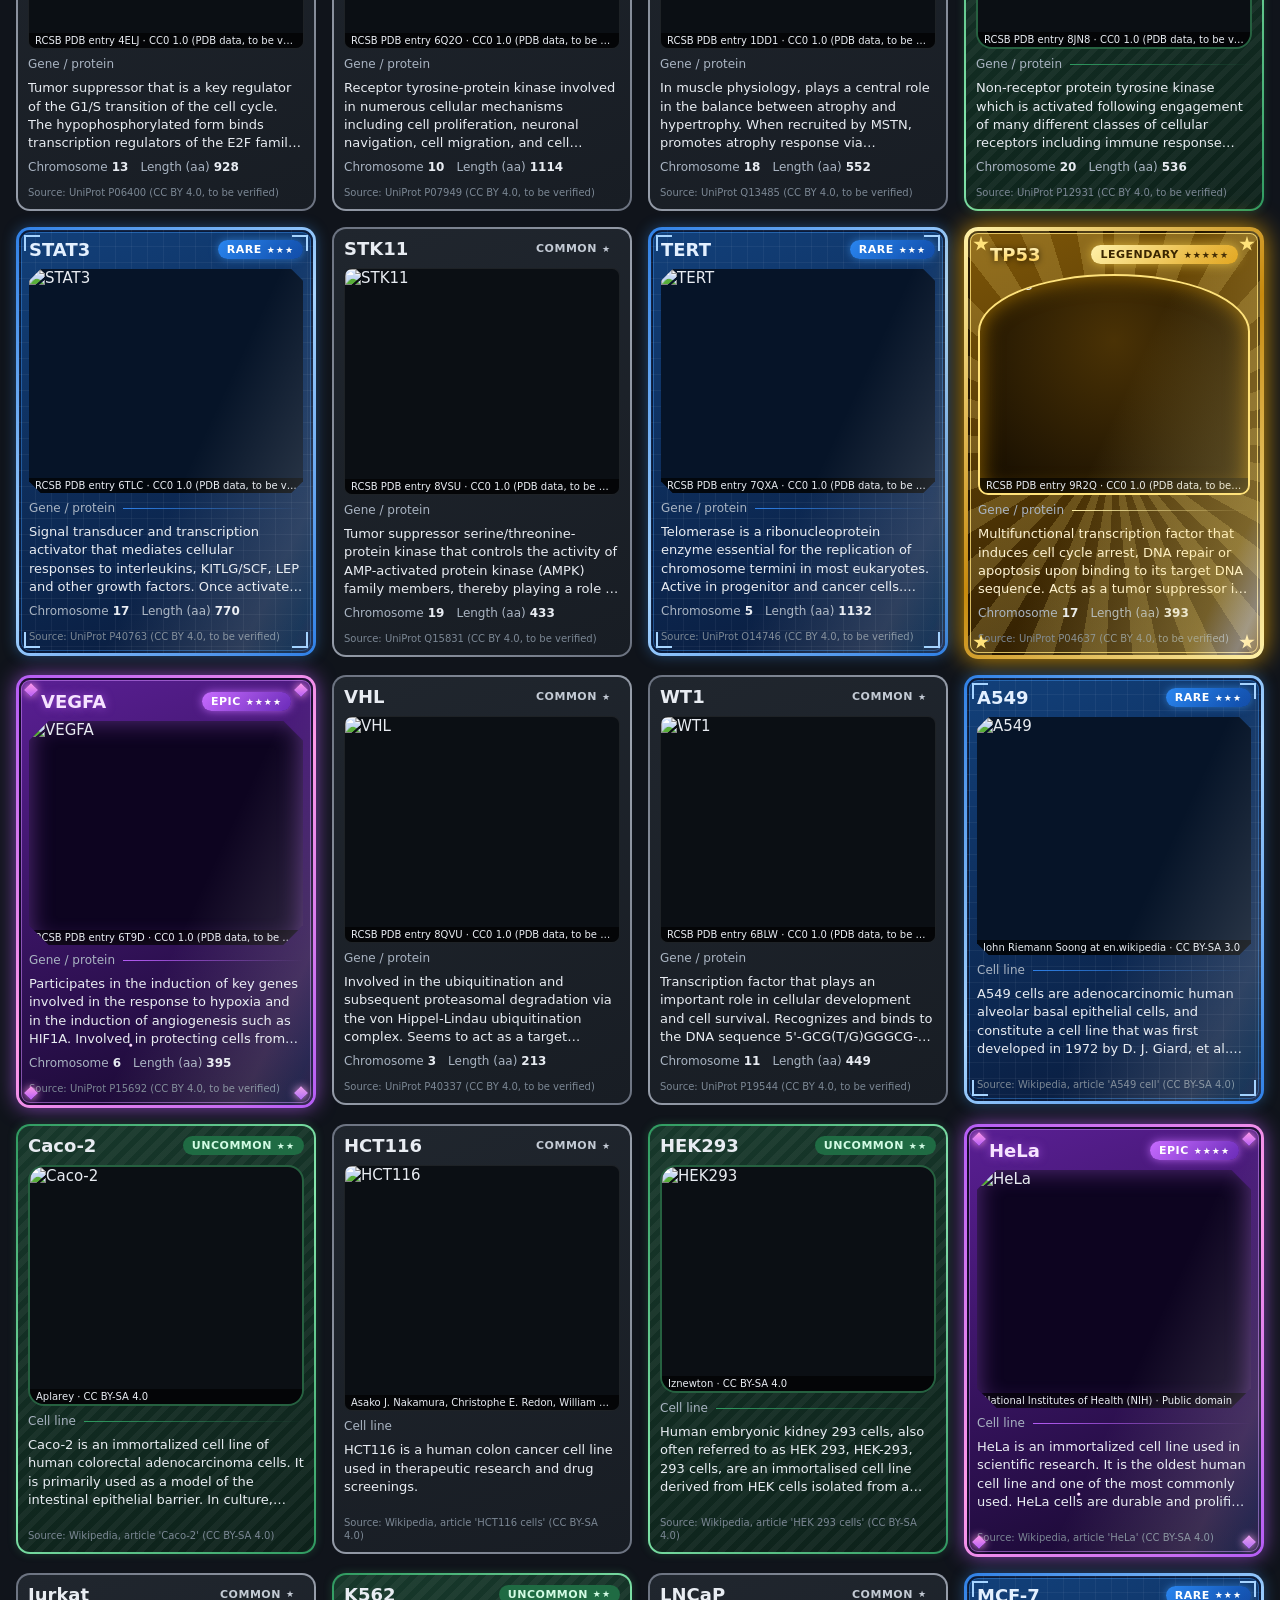
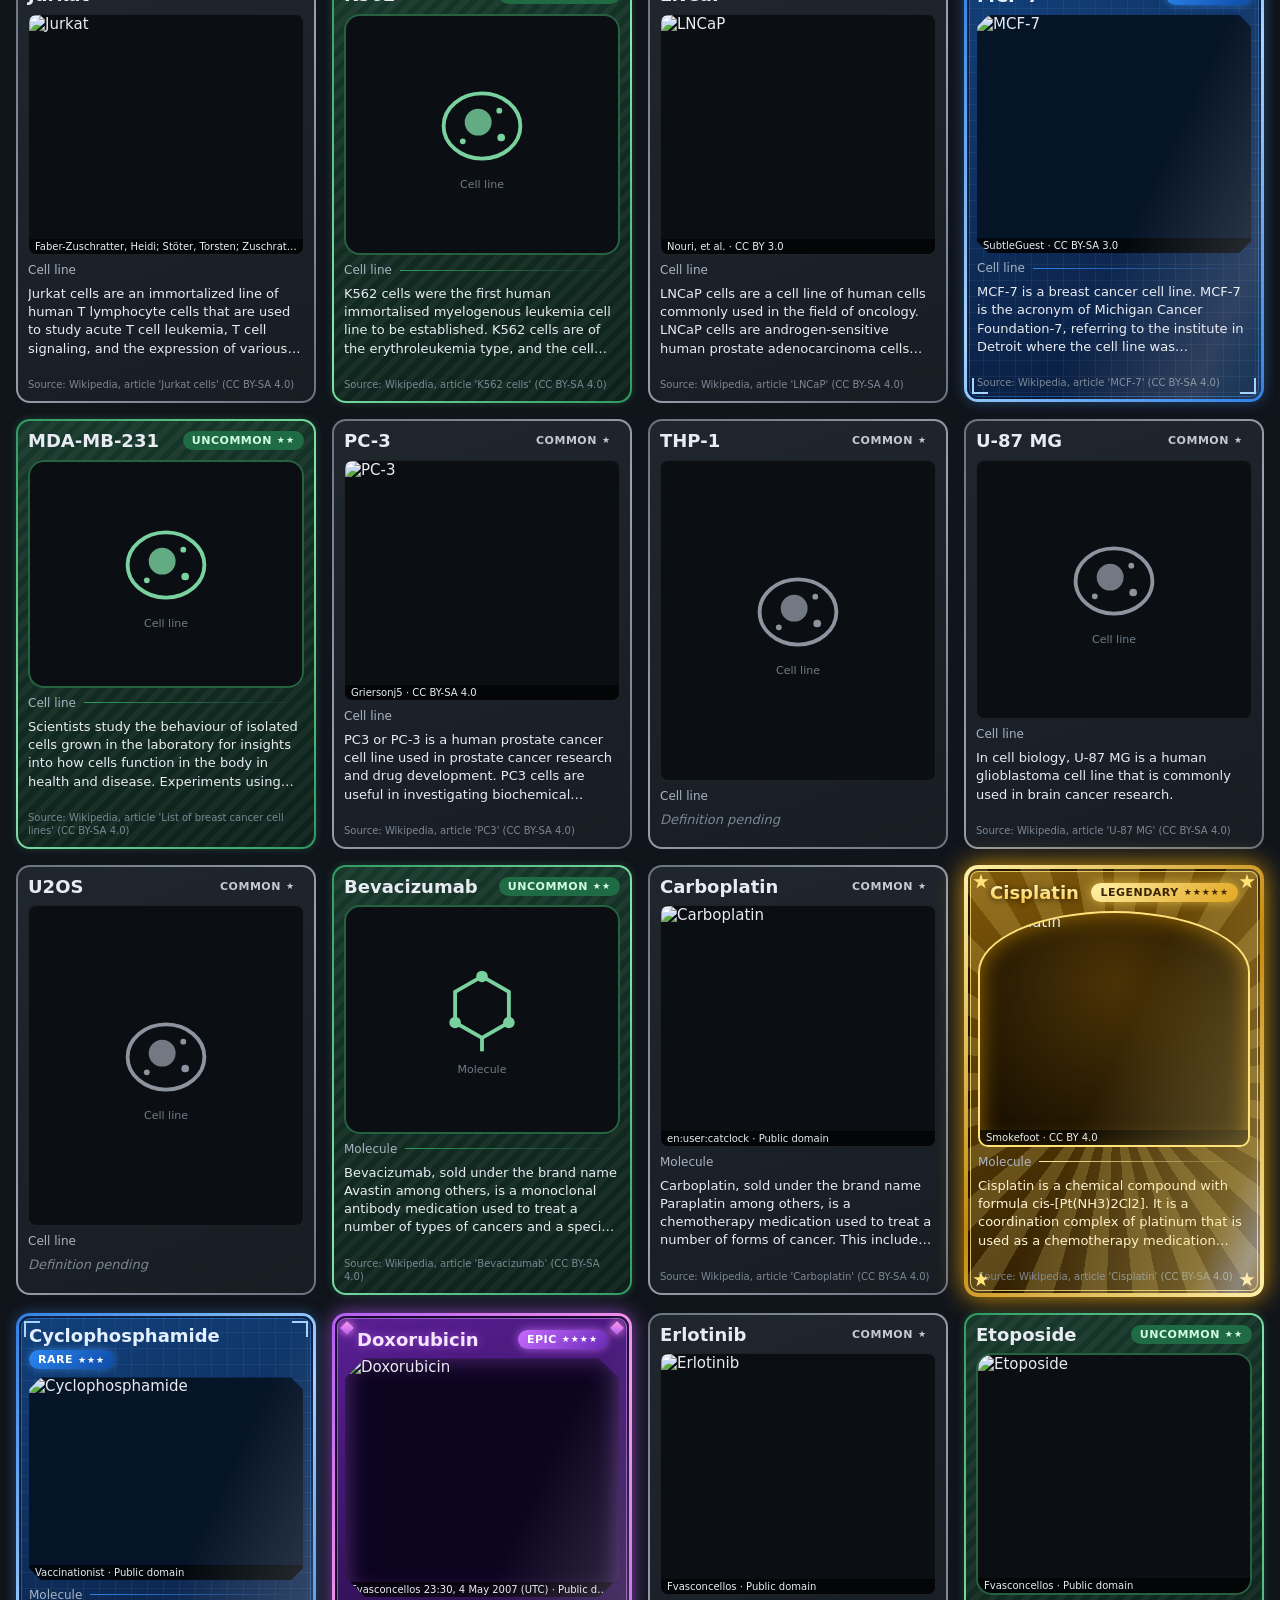
